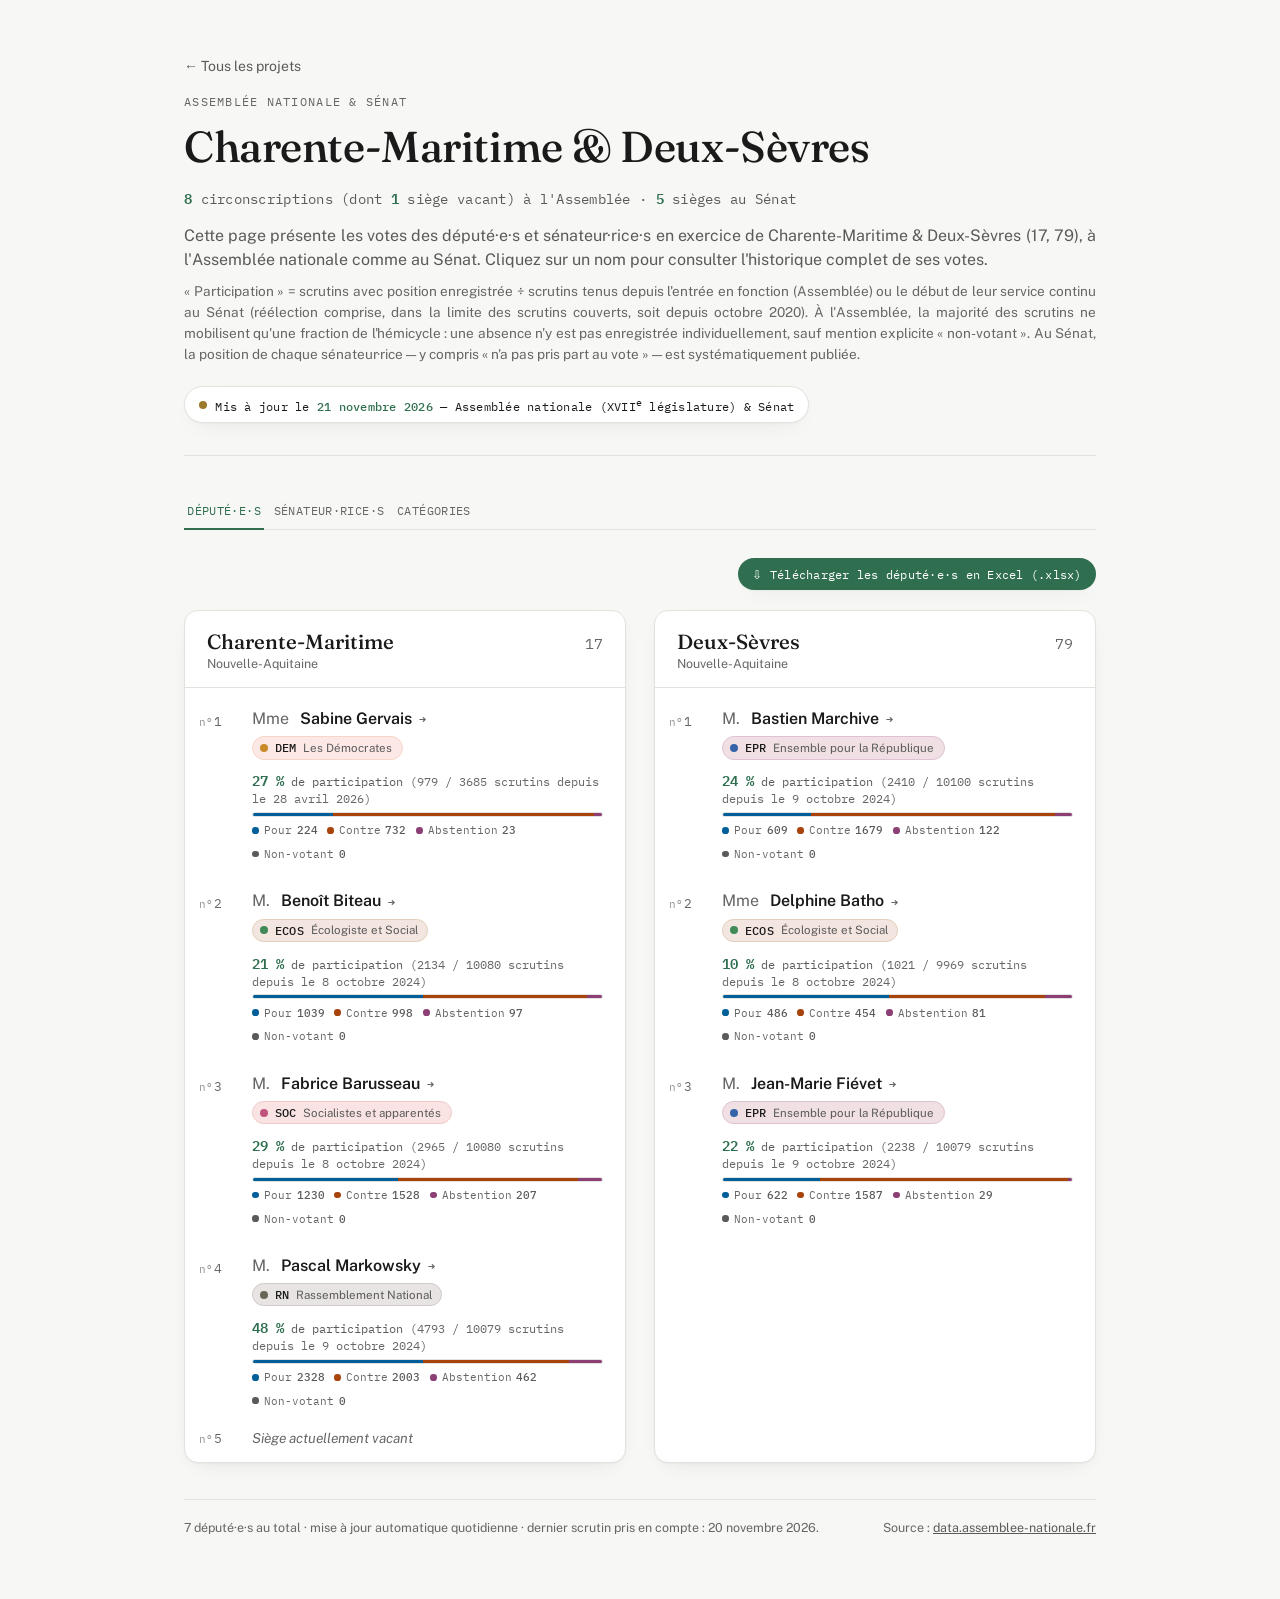
==== docs/index.html @ ec82bb68 "Mise à jour automatique des données (Action programmée)" ====
<!DOCTYPE html>
<html lang="fr">
<meta charset="utf-8">
<meta name="viewport" content="width=device-width, initial-scale=1">
<title>Député·e·s et sénateur·rice·s de Charente-Maritime & Deux-Sèvres</title>
<link rel="preconnect" href="https://fonts.googleapis.com">
<link rel="preconnect" href="https://fonts.gstatic.com" crossorigin>
<link href="https://fonts.googleapis.com/css2?family=Fraunces:opsz,wght@9..144,400;9..144,500;9..144,600&family=Public+Sans:wght@400;500;600;700&family=IBM+Plex+Mono:wght@400;500&display=swap" rel="stylesheet">

<style>
  :root {
    --bg: #f7f7f5;
    --surface: #ffffff;
    --surface-inset: #efeeea;
    --ink: #1a1a1a;
    --ink-soft: #5a5a5a;
    /* #666666 : 5,3:1 sur --bg, 5,0:1 sur --surface-inset (RGAA 3.2 / WCAG 1.4.3). */
    --ink-faint: #666666;
    --border: #e3e2dd;
    --accent: #2f6f4f;
    --accent-ink: #ffffff;
    --gold: #9c7a2c;
    --shadow: 0 1px 2px rgba(27, 39, 51, 0.04), 0 8px 24px -12px rgba(27, 39, 51, 0.12);
    --backdrop: rgba(15, 21, 28, 0.5);

    --pos-pour: #005f99;
    --pos-contre: #a8430b;
    --pos-abst: #8b3f74;
    --pos-nv: #5a5a5a;
    --party-dem: #c98a2a;
    --party-epr: #3565a8;
    --party-ecos: #3f8a56;
    --party-les-ind-pendants: #7d3f99;
    --party-les-r-publicains: #5f7d99;
    --party-rn: #6b6558;
    --party-ser: #997d3f;
    --party-soc: #c1547a;
    --cat-finances_fiscalite: #3f6b8a;
    --cat-agriculture_alimentation: #7d8a3f;
    --cat-ecologie_energie_climat: #2f8f5b;
    --cat-securite_justice_ordre_public: #8a3f3f;
    --cat-sante_fin_de_vie: #a13f7a;
    --cat-travail_economie_entreprises: #b98a2e;
    --cat-logement_urbanisme: #6b5a8a;
    --cat-education_enfance_jeunesse: #3f8a8a;
    --cat-institutions_collectivites_outre_mer: #8a6a3f;
    --cat-defense_europe_affaires_etrangeres: #4f5f99;
    --cat-numerique_medias_culture: #a15a34;
    --cat-solidarites_droits_sociaux: #3f7a6b;
    --cat-vie_politique_procedure: #7a6f5a;
    --cat-autre: #7c8894;
  }

  @media (prefers-color-scheme: dark) {
    :root:not([data-theme="light"]) {
      --bg: #14161a;
      --surface: #1d2025;
      --surface-inset: #1a1d22;
      --ink: #f0f0ee;
      --ink-soft: #a3a6ab;
      --ink-faint: #8e9196;
      --border: #2c2f35;
      --accent: #6fcf97;
      --accent-ink: #14161a;
      --gold: #d9b463;
      --shadow: 0 1px 2px rgba(0, 0, 0, 0.3), 0 8px 24px -12px rgba(0, 0, 0, 0.5);
      --backdrop: rgba(4, 7, 10, 0.65);
      --pos-pour: #56b4e9;
      --pos-contre: #ff8a5c;
      --pos-abst: #e58cc0;
      --pos-nv: #a3a6ab;
    }
  }

  :root[data-theme="dark"] {
    --bg: #14161a;
    --surface: #1d2025;
    --surface-inset: #1a1d22;
    --ink: #f0f0ee;
    --ink-soft: #a3a6ab;
    --ink-faint: #8e9196;
    --border: #2c2f35;
    --accent: #6fcf97;
    --accent-ink: #14161a;
    --gold: #d9b463;
    --shadow: 0 1px 2px rgba(0, 0, 0, 0.3), 0 8px 24px -12px rgba(0, 0, 0, 0.5);
    --backdrop: rgba(4, 7, 10, 0.65);
      --pos-pour: #56b4e9;
      --pos-contre: #ff8a5c;
      --pos-abst: #e58cc0;
      --pos-nv: #a3a6ab;
  }

  * { box-sizing: border-box; }

  body {
    margin: 0;
    background: var(--bg);
    color: var(--ink);
    font-family: "Public Sans", -apple-system, "Segoe UI", sans-serif;
    -webkit-font-smoothing: antialiased;
  }

  .page {
    max-width: 960px;
    margin: 0 auto;
    padding: 3.5rem 1.5rem 4rem;
  }

  /* lien retour vers le sommaire du site */
  a.home-link {
    display: inline-block;
    margin-bottom: 1.25rem;
    font-size: 14px;
    color: var(--ink-soft);
    text-decoration: none;
  }
  a.home-link:hover {
    color: var(--accent);
  }

  header.masthead {
    display: flex;
    flex-direction: column;
    gap: 0.9rem;
    padding-bottom: 2rem;
    margin-bottom: 2.25rem;
    border-bottom: 1px solid var(--border);
  }

  .eyebrow {
    font-family: "IBM Plex Mono", ui-monospace, monospace;
    font-size: 0.72rem;
    letter-spacing: 0.11em;
    text-transform: uppercase;
    color: var(--ink-faint);
  }

  h1 {
    font-family: "Fraunces", Georgia, serif;
    font-optical-sizing: auto;
    font-weight: 500;
    font-size: clamp(1.9rem, 4.4vw, 2.7rem);
    line-height: 1.12;
    letter-spacing: -0.01em;
    margin: 0;
    text-wrap: balance;
    color: var(--ink);
  }

  .subtitle {
    font-family: "IBM Plex Mono", ui-monospace, monospace;
    font-size: 0.85rem;
    letter-spacing: 0.02em;
    color: var(--ink-soft);
    margin: 0;
  }

  .subtitle strong {
    color: var(--accent);
    font-weight: 600;
  }

  .dek {
    color: var(--ink-soft);
    font-size: 1rem;
    line-height: 1.55;
    margin: 0;
    text-align: justify;
    text-justify: inter-word;
  }

  .dek .note {
    display: block;
    margin-top: 0.5rem;
    font-size: 0.85rem;
    color: var(--ink-faint);
  }

  .masthead-meta {
    display: flex;
    align-items: center;
    flex-wrap: wrap;
    gap: 0.75rem;
    margin-top: 0.4rem;
  }

  .snapshot {
    display: inline-flex;
    align-items: center;
    gap: 0.55rem;
    align-self: flex-start;
    padding: 0.5rem 0.85rem;
    background: var(--surface);
    border: 1px solid var(--border);
    border-radius: 999px;
    box-shadow: var(--shadow);
  }

  .xlsx-link {
    display: inline-flex;
    align-items: center;
    gap: 0.45rem;
    align-self: flex-start;
    padding: 0.5rem 0.9rem;
    background: var(--accent);
    color: var(--accent-ink);
    border-radius: 999px;
    box-shadow: var(--shadow);
    font-family: "IBM Plex Mono", ui-monospace, monospace;
    font-size: 0.78rem;
    letter-spacing: 0.02em;
    text-decoration: none;
  }

  .xlsx-link:hover {
    opacity: 0.85;
  }

  .panel-toolbar {
    display: flex;
    justify-content: flex-end;
    margin-bottom: 1.25rem;
  }

  .snapshot .dot {
    width: 0.5rem;
    height: 0.5rem;
    border-radius: 50%;
    background: var(--gold);
    flex: none;
  }

  .snapshot span {
    font-family: "IBM Plex Mono", ui-monospace, monospace;
    font-size: 0.78rem;
    letter-spacing: 0.02em;
    color: var(--ink);
  }

  .snapshot strong {
    color: var(--accent);
    font-weight: 500;
  }

  .departements {
    display: grid;
    grid-template-columns: repeat(auto-fit, minmax(280px, 1fr));
    gap: 1.75rem;
  }

  section.dept {
    background: var(--surface);
    border: 1px solid var(--border);
    border-radius: 14px;
    box-shadow: var(--shadow);
    overflow: hidden;
  }

  .dept-head {
    display: flex;
    align-items: baseline;
    justify-content: space-between;
    gap: 0.75rem;
    padding: 1.15rem 1.35rem 1rem;
    border-bottom: 1px solid var(--border);
  }

  .dept-head h2 {
    font-family: "Fraunces", Georgia, serif;
    font-weight: 500;
    font-size: 1.28rem;
    margin: 0;
    color: var(--ink);
  }

  .dept-head .num {
    font-family: "IBM Plex Mono", ui-monospace, monospace;
    font-size: 0.95rem;
    color: var(--ink-faint);
    font-variant-numeric: tabular-nums;
  }

  .dept-head .region {
    display: block;
    font-size: 0.78rem;
    color: var(--ink-faint);
    margin-top: 0.15rem;
  }

  ol.circ-list {
    list-style: none;
    margin: 0;
    padding: 0.4rem 0.5rem 0.6rem;
  }

  ol.circ-list li {
    display: grid;
    grid-template-columns: 2rem 1fr;
    gap: 0 0.85rem;
    align-items: start;
    padding: 0.2rem 0.35rem;
  }

  ol.circ-list li + li { margin-top: 0.1rem; }

  ol.circ-list li.vacant .circ-num { padding-top: 0.2rem; }

  .vacant-note {
    padding: 0.2rem 0.5rem;
    font-size: 0.86rem;
    font-style: italic;
    color: var(--ink-faint);
  }

  /* Sénat : pas de circonscriptions (siège départemental), donc pas de
     colonne de numéro — une seule colonne pleine largeur. */
  ol.circ-list.flat li { grid-template-columns: 1fr; }

  .circ-num {
    font-family: "IBM Plex Mono", ui-monospace, monospace;
    font-size: 0.8rem;
    color: var(--ink-faint);
    font-variant-numeric: tabular-nums;
    padding-top: 0.95rem;
  }

  .circ-num::before {
    content: "n°";
    font-size: 0.68rem;
    margin-right: 0.1rem;
    opacity: 0.7;
  }

  .who {
    appearance: none;
    display: block;
    width: 100%;
    text-align: left;
    background: none;
    border: none;
    border-radius: 9px;
    padding: 0.7rem 0.5rem;
    cursor: pointer;
    font: inherit;
    color: inherit;
    transition: background 0.15s ease;
  }

  .who:hover { background: var(--surface-inset); }
  .who:focus-visible { outline: 2px solid var(--accent); outline-offset: 2px; }

  .who .name {
    font-size: 1rem;
    font-weight: 600;
    color: var(--ink);
    line-height: 1.3;
    display: flex;
    align-items: center;
    gap: 0.4rem;
  }

  .who .name .arrow {
    font-family: "IBM Plex Mono", ui-monospace, monospace;
    font-size: 0.78rem;
    color: var(--ink-faint);
    transition: transform 0.15s ease;
  }

  .who:hover .name .arrow { transform: translateX(2px); color: var(--accent); }

  .who .civ { font-weight: 400; color: var(--ink-faint); margin-right: 0.3rem; }

  .pill {
    --party: var(--epr);
    display: inline-flex;
    align-items: center;
    gap: 0.4rem;
    margin-top: 0.4rem;
    padding: 0.2rem 0.6rem 0.2rem 0.45rem;
    border-radius: 999px;
    background: color-mix(in oklch, var(--party) 16%, var(--surface));
    border: 1px solid color-mix(in oklch, var(--party) 32%, var(--surface));
  }

  .pill .swatch { width: 0.5rem; height: 0.5rem; border-radius: 50%; background: var(--party); flex: none; }
  .pill .label { font-family: "IBM Plex Mono", ui-monospace, monospace; font-size: 0.72rem; letter-spacing: 0.03em; text-transform: uppercase; color: var(--ink); font-weight: 500; }
  .pill .full { font-size: 0.72rem; color: var(--ink-soft); }

  .pill.party-dem { --party: var(--party-dem); }
  .pill.party-epr { --party: var(--party-epr); }
  .pill.party-ecos { --party: var(--party-ecos); }
  .pill.party-les-ind-pendants { --party: var(--party-les-ind-pendants); }
  .pill.party-les-r-publicains { --party: var(--party-les-r-publicains); }
  .pill.party-rn { --party: var(--party-rn); }
  .pill.party-ser { --party: var(--party-ser); }
  .pill.party-soc { --party: var(--party-soc); }

  .cat-tag {
    --cat: var(--pos-nv);
    display: inline-flex;
    align-items: center;
    gap: 0.35rem;
    padding: 0.18rem 0.55rem 0.18rem 0.4rem;
    border-radius: 999px;
    background: color-mix(in oklch, var(--cat) 16%, var(--surface));
    border: 1px solid color-mix(in oklch, var(--cat) 34%, var(--surface));
    color: color-mix(in oklch, var(--cat) 65%, var(--ink));
    font-family: "IBM Plex Mono", ui-monospace, monospace;
    font-size: 0.7rem;
    letter-spacing: 0.02em;
    white-space: nowrap;
  }

  .cat-tag .swatch { width: 0.45rem; height: 0.45rem; border-radius: 50%; background: var(--cat); flex: none; }

  /* En sombre, moins de couleur de catégorie dans le texte : contraste ≥ 4,5:1 pour toutes les
     catégories (RGAA 3.2 / WCAG 1.4.3). */
  @media (prefers-color-scheme: dark) {
    :root:not([data-theme="light"]) .cat-tag { color: color-mix(in oklch, var(--cat) 40%, var(--ink)); }
  }
  :root[data-theme="dark"] .cat-tag { color: color-mix(in oklch, var(--cat) 40%, var(--ink)); }

  .cat-tag.cat-finances_fiscalite { --cat: var(--cat-finances_fiscalite); }
  .cat-tag.cat-agriculture_alimentation { --cat: var(--cat-agriculture_alimentation); }
  .cat-tag.cat-ecologie_energie_climat { --cat: var(--cat-ecologie_energie_climat); }
  .cat-tag.cat-securite_justice_ordre_public { --cat: var(--cat-securite_justice_ordre_public); }
  .cat-tag.cat-sante_fin_de_vie { --cat: var(--cat-sante_fin_de_vie); }
  .cat-tag.cat-travail_economie_entreprises { --cat: var(--cat-travail_economie_entreprises); }
  .cat-tag.cat-logement_urbanisme { --cat: var(--cat-logement_urbanisme); }
  .cat-tag.cat-education_enfance_jeunesse { --cat: var(--cat-education_enfance_jeunesse); }
  .cat-tag.cat-institutions_collectivites_outre_mer { --cat: var(--cat-institutions_collectivites_outre_mer); }
  .cat-tag.cat-defense_europe_affaires_etrangeres { --cat: var(--cat-defense_europe_affaires_etrangeres); }
  .cat-tag.cat-numerique_medias_culture { --cat: var(--cat-numerique_medias_culture); }
  .cat-tag.cat-solidarites_droits_sociaux { --cat: var(--cat-solidarites_droits_sociaux); }
  .cat-tag.cat-vie_politique_procedure { --cat: var(--cat-vie_politique_procedure); }
  .cat-tag.cat-autre { --cat: var(--cat-autre); }

  /* -- participation + mini stats under each name ------------------ */

  .stats-mini { margin-top: 0.55rem; max-width: 24rem; }

  .participation {
    font-family: "IBM Plex Mono", ui-monospace, monospace;
    font-size: 0.72rem;
    color: var(--ink-soft);
    margin-bottom: 0.35rem;
  }

  .participation b { color: var(--accent); font-weight: 600; font-size: 0.86rem; }
  .participation .frac { color: var(--ink-faint); }

  .stats-bar {
    display: flex;
    height: 5px;
    border-radius: 999px;
    overflow: hidden;
    background: var(--surface-inset);
    border: 1px solid var(--border);
  }

  .stats-bar span { display: block; height: 100%; }
  .stats-bar .pour { background: var(--pos-pour); }
  .stats-bar .contre { background: var(--pos-contre); }
  .stats-bar .abstention { background: var(--pos-abst); }
  .stats-bar .nonVotant { background: var(--pos-nv); }

  .stats-chips {
    display: flex;
    flex-wrap: wrap;
    gap: 0.6rem;
    margin-top: 0.4rem;
    font-family: "IBM Plex Mono", ui-monospace, monospace;
    font-size: 0.68rem;
    color: var(--ink-faint);
  }

  .stats-chips .chip { display: inline-flex; align-items: center; gap: 0.3rem; }
  .stats-chips .chip-dot { width: 0.42rem; height: 0.42rem; border-radius: 50%; flex: none; }
  .chip-dot.pour { background: var(--pos-pour); }
  .chip-dot.contre { background: var(--pos-contre); }
  .chip-dot.abstention { background: var(--pos-abst); }
  .chip-dot.nonVotant { background: var(--pos-nv); }
  .stats-chips .chip b { color: var(--ink-soft); font-weight: 500; }

  footer.source {
    margin-top: 2.25rem;
    padding-top: 1.25rem;
    border-top: 1px solid var(--border);
    display: flex;
    flex-wrap: wrap;
    justify-content: space-between;
    gap: 0.75rem;
    font-size: 0.78rem;
    color: var(--ink-faint);
  }

  footer.source a { color: var(--ink-soft); }

  /* -- modal --------------------------------------------------------- */

  dialog#depute-modal {
    width: min(700px, 94vw);
    max-height: 85vh;
    margin: auto;
    padding: 0;
    border: none;
    border-radius: 16px;
    background: var(--surface);
    color: var(--ink);
    box-shadow: var(--shadow);
  }

  dialog#depute-modal::backdrop { background: var(--backdrop); }

  .modal-head {
    display: flex;
    align-items: flex-start;
    justify-content: space-between;
    gap: 1rem;
    padding: 1.35rem 1.5rem 1.1rem;
    border-bottom: 1px solid var(--border);
  }

  .modal-head h3 { font-family: "Fraunces", Georgia, serif; font-weight: 500; font-size: 1.4rem; margin: 0 0 0.15rem; }
  .modal-head .sub { font-size: 0.82rem; color: var(--ink-faint); }

  .modal-close {
    appearance: none;
    border: 1px solid var(--border);
    background: var(--surface-inset);
    color: var(--ink-soft);
    width: 2rem;
    height: 2rem;
    border-radius: 50%;
    font-size: 1rem;
    line-height: 1;
    cursor: pointer;
    flex: none;
  }

  .modal-close:hover { color: var(--ink); }
  .modal-close:focus-visible { outline: 2px solid var(--accent); outline-offset: 2px; }

  .modal-stats { padding: 1rem 1.5rem; border-bottom: 1px solid var(--border); }
  .modal-stats .stats-mini { max-width: none; }
  .modal-stats .stats-chips { font-size: 0.74rem; gap: 0.9rem; }
  .modal-stats .participation { font-size: 0.8rem; }

  .modal-tags {
    display: flex;
    flex-wrap: wrap;
    gap: 0.45rem;
    padding: 0.9rem 1.5rem;
    border-bottom: 1px solid var(--border);
  }

  /* Filtres : le texte reste toujours lisible (pas de transparence). L'état actif se voit par le
     fond teinté, le contour épais et le gras, et il est annoncé par aria-pressed (RGAA 3.2, 7.1). */
  .chip-toggle {
    appearance: none;
    border: none;
    font: inherit;
    cursor: pointer;
    transition: background-color 0.15s ease, box-shadow 0.15s ease;
  }

  .chip-toggle:not(.active) { background: var(--surface); box-shadow: inset 0 0 0 1px var(--border); }
  .chip-toggle:not(.active):hover { background: color-mix(in oklch, var(--cat) 8%, var(--surface)); }
  .chip-toggle.active { font-weight: 600; box-shadow: inset 0 0 0 2px color-mix(in oklch, var(--cat) 70%, var(--surface)); }
  .chip-toggle:focus-visible { outline: 2px solid var(--accent); outline-offset: 2px; }
  .chip-toggle .chip-count { margin-left: 0.2rem; font-weight: 600; }
  .cat-tag.cat-all { --cat: var(--accent); }

  .modal-filter-more { border-bottom: 1px solid var(--border); }

  .modal-filter-more summary {
    cursor: pointer;
    list-style: none;
    display: flex;
    align-items: center;
    gap: 0.4rem;
    padding: 0.7rem 1.5rem;
    font-family: "IBM Plex Mono", ui-monospace, monospace;
    font-size: 0.72rem;
    letter-spacing: 0.03em;
    color: var(--ink-faint);
  }

  .modal-filter-more summary::-webkit-details-marker { display: none; }
  .modal-filter-more summary::marker { content: ""; }
  .modal-filter-more summary::before { content: "▸"; display: inline-block; transition: transform 0.15s ease; }
  .modal-filter-more[open] summary::before { transform: rotate(90deg); }
  .modal-filter-more summary:hover { color: var(--ink-soft); }
  .modal-filter-more[open] summary { border-bottom: 1px solid var(--border); }

  .modal-filter {
    padding: 0.85rem 1.5rem;
    display: flex;
    flex-direction: column;
    gap: 0.6rem;
  }

  .modal-filter input[type="text"] {
    width: 100%;
    font: inherit;
    font-size: 0.88rem;
    padding: 0.5rem 0.75rem;
    border-radius: 8px;
    border: 1px solid var(--border);
    background: var(--surface-inset);
    color: var(--ink);
  }

  .modal-filter input:focus-visible { outline: 2px solid var(--accent); outline-offset: 1px; }
  .modal-filter input::placeholder { color: var(--ink-faint); }

  .modal-filter-dates {
    display: flex;
    align-items: center;
    flex-wrap: wrap;
    gap: 0.7rem;
  }

  .modal-filter-dates label {
    display: flex;
    align-items: center;
    gap: 0.4rem;
    font-family: "IBM Plex Mono", ui-monospace, monospace;
    font-size: 0.72rem;
    letter-spacing: 0.02em;
    color: var(--ink-faint);
  }

  .modal-filter-dates input[type="date"] {
    font: inherit;
    font-size: 0.78rem;
    padding: 0.32rem 0.5rem;
    border-radius: 6px;
    border: 1px solid var(--border);
    background: var(--surface-inset);
    color: var(--ink);
    color-scheme: light dark;
  }

  .modal-filter-clear {
    margin-left: auto;
    appearance: none;
    background: none;
    border: none;
    color: var(--ink-faint);
    font-size: 0.74rem;
    text-decoration: underline;
    text-underline-offset: 2px;
    cursor: pointer;
    padding: 0.2rem 0.3rem;
  }

  .modal-filter-clear:hover { color: var(--ink); }
  .modal-filter-clear:focus-visible { outline: 2px solid var(--accent); outline-offset: 1px; }

  .modal-count {
    padding: 0.6rem 1.5rem 0;
    font-family: "IBM Plex Mono", ui-monospace, monospace;
    font-size: 0.7rem;
    letter-spacing: 0.04em;
    text-transform: uppercase;
    color: var(--ink-faint);
  }

  .modal-votes { overflow-y: auto; max-height: 42vh; padding: 0.4rem 0.75rem 1.25rem; }

  .texte-group + .texte-group { margin-top: 0.3rem; border-top: 1px solid var(--border); padding-top: 0.3rem; }

  details.texte-group summary { cursor: pointer; list-style: none; border-radius: 8px; }
  details.texte-group summary::-webkit-details-marker { display: none; }
  details.texte-group summary::marker { content: ""; }
  details.texte-group summary:hover { background: var(--surface-inset); }
  details.texte-group summary:focus-visible { outline: 2px solid var(--accent); outline-offset: -2px; }

  .texte-head {
    display: flex;
    align-items: baseline;
    flex-wrap: wrap;
    gap: 0.55rem;
    padding: 0.5rem 0.75rem 0.3rem;
  }

  .texte-head .chevron {
    font-family: "IBM Plex Mono", ui-monospace, monospace;
    font-size: 0.7rem;
    color: var(--ink-faint);
    transition: transform 0.15s ease;
    flex: none;
  }

  details[open] > .texte-head .chevron { transform: rotate(90deg); }

  .texte-head .texte-title {
    font-size: 0.86rem;
    font-weight: 600;
    line-height: 1.35;
    color: var(--ink);
  }

  .texte-head .texte-count {
    margin-left: auto;
    font-family: "IBM Plex Mono", ui-monospace, monospace;
    font-size: 0.68rem;
    color: var(--ink-faint);
    white-space: nowrap;
    padding-top: 0.1rem;
  }

  .vote-row {
    display: grid;
    grid-template-columns: 4.6rem 1fr auto;
    gap: 0 0.85rem;
    align-items: baseline;
    padding: 0.4rem 0.75rem 0.4rem 1.9rem;
    border-radius: 8px;
  }

  .texte-group.ungrouped .vote-row { padding-left: 0.75rem; }

  .vote-row:hover { background: var(--surface-inset); }

  .vote-date {
    font-family: "IBM Plex Mono", ui-monospace, monospace;
    font-size: 0.7rem;
    color: var(--ink-faint);
    font-variant-numeric: tabular-nums;
    padding-top: 0.15rem;
  }

  .vote-title { font-size: 0.86rem; line-height: 1.4; color: var(--ink); }
  .vote-title .result { display: block; font-size: 0.72rem; color: var(--ink-faint); margin-top: 0.15rem; }

  .vote-badge {
    font-family: "IBM Plex Mono", ui-monospace, monospace;
    font-size: 0.68rem;
    letter-spacing: 0.03em;
    padding: 0.2rem 0.5rem;
    border-radius: 999px;
    white-space: nowrap;
    height: fit-content;
  }

  .vote-badge.pour { color: var(--pos-pour); background: color-mix(in oklch, var(--pos-pour) 16%, var(--surface)); }
  .vote-badge.contre { color: var(--pos-contre); background: color-mix(in oklch, var(--pos-contre) 16%, var(--surface)); }
  .vote-badge.abstention { color: var(--pos-abst); background: color-mix(in oklch, var(--pos-abst) 16%, var(--surface)); }
  .vote-badge.nonVotant { color: var(--pos-nv); background: color-mix(in oklch, var(--pos-nv) 16%, var(--surface)); }

  .modal-empty { padding: 2rem 1.5rem; text-align: center; color: var(--ink-faint); font-size: 0.85rem; }

  @media (prefers-reduced-motion: no-preference) {
    section.dept { transition: box-shadow 0.2s ease; }
  }

  /* -- onglets ------------------------------------------------------- */

  .tabs {
    display: flex;
    gap: 0.4rem;
    margin-bottom: 1.75rem;
    border-bottom: 1px solid var(--border);
  }

  .tab {
    appearance: none;
    background: none;
    border: none;
    border-bottom: 2px solid transparent;
    font: inherit;
    font-family: "IBM Plex Mono", ui-monospace, monospace;
    font-size: 0.78rem;
    letter-spacing: 0.03em;
    text-transform: uppercase;
    color: var(--ink-faint);
    padding: 0.6rem 0.2rem;
    margin-bottom: -1px;
    cursor: pointer;
  }

  .tab:hover { color: var(--ink-soft); }
  .tab:focus-visible { outline: 2px solid var(--accent); outline-offset: 2px; }
  .tab[aria-selected="true"] { color: var(--accent); border-bottom-color: var(--accent); }

  .tab-panel[hidden] { display: none; }

  .categories-intro {
    max-width: 60ch;
    color: var(--ink-soft);
    font-size: 0.92rem;
    line-height: 1.55;
    margin: 0 0 1.5rem;
  }

  .categories-intro code {
    font-family: "IBM Plex Mono", ui-monospace, monospace;
    font-size: 0.85em;
    background: var(--surface-inset);
    border: 1px solid var(--border);
    border-radius: 4px;
    padding: 0.1em 0.35em;
  }

  .categories-table-wrap {
    background: var(--surface);
    border: 1px solid var(--border);
    border-radius: 14px;
    box-shadow: var(--shadow);
    overflow-x: auto;
  }

  table.categories-table {
    width: 100%;
    border-collapse: collapse;
    font-size: 0.88rem;
  }

  table.categories-table th {
    text-align: left;
    font-family: "IBM Plex Mono", ui-monospace, monospace;
    font-size: 0.7rem;
    letter-spacing: 0.04em;
    text-transform: uppercase;
    color: var(--ink-faint);
    padding: 0.9rem 1.1rem;
    border-bottom: 1px solid var(--border);
  }

  table.categories-table td {
    padding: 0.85rem 1.1rem;
    border-bottom: 1px solid var(--border);
    vertical-align: top;
  }

  table.categories-table tr:last-child td { border-bottom: none; }

  table.categories-table td.cat-label {
    font-weight: 600;
    color: var(--ink);
    white-space: nowrap;
  }

  table.categories-table td.cat-desc { color: var(--ink-soft); }

  table.categories-table td.cat-id {
    font-family: "IBM Plex Mono", ui-monospace, monospace;
    font-size: 0.76rem;
    color: var(--ink-faint);
    white-space: nowrap;
  }
</style>

<div class="page">

  <a class="home-link" href="https://biguhuh.github.io/">← Tous les projets</a>

  <header class="masthead">
    <span class="eyebrow">Assemblée nationale &amp; Sénat</span>
    <h1>Charente-Maritime & Deux-Sèvres</h1>
    <p class="subtitle"><strong>8</strong> circonscriptions (dont <strong>1</strong> siège vacant) à l'Assemblée · <strong>5</strong> sièges au Sénat</p>
    <p class="dek">Cette page présente les votes des député·e·s et sénateur·rice·s en exercice de Charente-Maritime & Deux-Sèvres (17, 79), à l'Assemblée nationale comme au Sénat. Cliquez sur un nom pour consulter l'historique complet de ses votes.<span class="note">« Participation » = scrutins avec position enregistrée ÷ scrutins tenus depuis l'entrée en fonction (Assemblée) ou le début de leur service continu au Sénat (réélection comprise, dans la limite des scrutins couverts, soit depuis octobre 2020). À l'Assemblée, la majorité des scrutins ne mobilisent qu'une fraction de l'hémicycle : une absence n'y est pas enregistrée individuellement, sauf mention explicite « non-votant ». Au Sénat, la position de chaque sénateur·rice — y compris « n'a pas pris part au vote » — est systématiquement publiée.</span></p>
    <div class="masthead-meta">
      <div class="snapshot">
        <span class="dot" aria-hidden="true"></span>
        <span>Mis à jour le <strong>21 novembre 2026</strong> — Assemblée nationale (XVII<sup>e</sup> législature) & Sénat</span>
      </div>
    </div>
  </header>

  <div class="tabs" role="tablist">
    <button class="tab" type="button" role="tab" id="tab-deputes" aria-selected="true" aria-controls="panel-deputes">Député·e·s</button>
    <button class="tab" type="button" role="tab" id="tab-senateurs" aria-selected="false" aria-controls="panel-senateurs">Sénateur·rice·s</button>
    <button class="tab" type="button" role="tab" id="tab-categories" aria-selected="false" aria-controls="panel-categories">Catégories</button>
  </div>

  <div class="tab-panel" id="panel-deputes" role="tabpanel" aria-labelledby="tab-deputes">
    <div class="panel-toolbar">
      <a class="xlsx-link" href="index-deputes.xlsx" download>⇩ Télécharger les député·e·s en Excel (.xlsx)</a>
    </div>
    <div class="departements">
    <section class="dept">
      <div class="dept-head">
        <div>
          <h2>Charente-Maritime</h2>
          <span class="region">Nouvelle-Aquitaine</span>
        </div>
        <span class="num">17</span>
      </div>
      <ol class="circ-list">
        <li>
          <span class="circ-num">1</span>
          <button class="who" type="button" data-ref="PA793556" data-name="Sabine Gervais" data-civ="Mme" data-party-full="Les Démocrates" data-party-label="Dem">
            <div class="name"><span class="civ">Mme</span>Sabine Gervais <span class="arrow">→</span></div>
            <span class="pill party-dem"><span class="swatch"></span><span class="label">Dem</span><span class="full">Les Démocrates</span></span>
            <div class="stats-mini" data-stats-for="PA793556"></div>
          </button>
        </li>
        <li>
          <span class="circ-num">2</span>
          <button class="who" type="button" data-ref="PA840997" data-name="Benoît Biteau" data-civ="M." data-party-full="Écologiste et Social" data-party-label="EcoS">
            <div class="name"><span class="civ">M.</span>Benoît Biteau <span class="arrow">→</span></div>
            <span class="pill party-ecos"><span class="swatch"></span><span class="label">EcoS</span><span class="full">Écologiste et Social</span></span>
            <div class="stats-mini" data-stats-for="PA840997"></div>
          </button>
        </li>
        <li>
          <span class="circ-num">3</span>
          <button class="who" type="button" data-ref="PA840829" data-name="Fabrice Barusseau" data-civ="M." data-party-full="Socialistes et apparentés" data-party-label="SOC">
            <div class="name"><span class="civ">M.</span>Fabrice Barusseau <span class="arrow">→</span></div>
            <span class="pill party-soc"><span class="swatch"></span><span class="label">SOC</span><span class="full">Socialistes et apparentés</span></span>
            <div class="stats-mini" data-stats-for="PA840829"></div>
          </button>
        </li>
        <li>
          <span class="circ-num">4</span>
          <button class="who" type="button" data-ref="PA840837" data-name="Pascal Markowsky" data-civ="M." data-party-full="Rassemblement National" data-party-label="RN">
            <div class="name"><span class="civ">M.</span>Pascal Markowsky <span class="arrow">→</span></div>
            <span class="pill party-rn"><span class="swatch"></span><span class="label">RN</span><span class="full">Rassemblement National</span></span>
            <div class="stats-mini" data-stats-for="PA840837"></div>
          </button>
        </li>
        <li class="vacant">
          <span class="circ-num">5</span>
          <div class="vacant-note">Siège actuellement vacant</div>
        </li>
      </ol>
    </section>
    <section class="dept">
      <div class="dept-head">
        <div>
          <h2>Deux-Sèvres</h2>
          <span class="region">Nouvelle-Aquitaine</span>
        </div>
        <span class="num">79</span>
      </div>
      <ol class="circ-list">
        <li>
          <span class="circ-num">1</span>
          <button class="who" type="button" data-ref="PA795730" data-name="Bastien Marchive" data-civ="M." data-party-full="Ensemble pour la République" data-party-label="EPR">
            <div class="name"><span class="civ">M.</span>Bastien Marchive <span class="arrow">→</span></div>
            <span class="pill party-epr"><span class="swatch"></span><span class="label">EPR</span><span class="full">Ensemble pour la République</span></span>
            <div class="stats-mini" data-stats-for="PA795730"></div>
          </button>
        </li>
        <li>
          <span class="circ-num">2</span>
          <button class="who" type="button" data-ref="PA335999" data-name="Delphine Batho" data-civ="Mme" data-party-full="Écologiste et Social" data-party-label="EcoS">
            <div class="name"><span class="civ">Mme</span>Delphine Batho <span class="arrow">→</span></div>
            <span class="pill party-ecos"><span class="swatch"></span><span class="label">EcoS</span><span class="full">Écologiste et Social</span></span>
            <div class="stats-mini" data-stats-for="PA335999"></div>
          </button>
        </li>
        <li>
          <span class="circ-num">3</span>
          <button class="who" type="button" data-ref="PA722134" data-name="Jean-Marie Fiévet" data-civ="M." data-party-full="Ensemble pour la République" data-party-label="EPR">
            <div class="name"><span class="civ">M.</span>Jean-Marie Fiévet <span class="arrow">→</span></div>
            <span class="pill party-epr"><span class="swatch"></span><span class="label">EPR</span><span class="full">Ensemble pour la République</span></span>
            <div class="stats-mini" data-stats-for="PA722134"></div>
          </button>
        </li>
      </ol>
    </section>
    </div>

    <footer class="source">
      <span>7 député·e·s au total · mise à jour automatique quotidienne · dernier scrutin pris en compte : 20 novembre 2026.</span>
      <span>Source : <a href="https://data.assemblee-nationale.fr/travaux-parlementaires/votes">data.assemblee-nationale.fr</a></span>
    </footer>
  </div>

  <div class="tab-panel" id="panel-senateurs" role="tabpanel" aria-labelledby="tab-senateurs" hidden>
    <div class="panel-toolbar">
      <a class="xlsx-link" href="index-senateurs.xlsx" download>⇩ Télécharger les sénateur·rice·s en Excel (.xlsx)</a>
    </div>
    <div class="departements">
    <section class="dept">
      <div class="dept-head">
        <div>
          <h2>Charente-Maritime</h2>
          <span class="region">Nouvelle-Aquitaine</span>
        </div>
        <span class="num">17</span>
      </div>
      <ol class="circ-list flat">
        <li>
          <button class="who" type="button" data-ref="14213J" data-name="Corinne Imbert" data-civ="Mme" data-party-full="Les Républicains" data-party-label="Les Républicains">
            <div class="name"><span class="civ">Mme</span>Corinne Imbert <span class="arrow">→</span></div>
            <span class="pill party-les-r-publicains"><span class="swatch"></span><span class="label">Les Républicains</span></span>
            <div class="stats-mini" data-stats-for="14213J"></div>
          </button>
        </li>
        <li>
          <button class="who" type="button" data-ref="20718T" data-name="Christophe Plassard" data-civ="M." data-party-full="Les Indépendants" data-party-label="Les Indépendants">
            <div class="name"><span class="civ">M.</span>Christophe Plassard <span class="arrow">→</span></div>
            <span class="pill party-les-ind-pendants"><span class="swatch"></span><span class="label">Les Indépendants</span></span>
            <div class="stats-mini" data-stats-for="20718T"></div>
          </button>
        </li>
        <li>
          <button class="who" type="button" data-ref="20064C" data-name="Mickaël Vallet" data-civ="M." data-party-full="SER" data-party-label="SER">
            <div class="name"><span class="civ">M.</span>Mickaël Vallet <span class="arrow">→</span></div>
            <span class="pill party-ser"><span class="swatch"></span><span class="label">SER</span></span>
            <div class="stats-mini" data-stats-for="20064C"></div>
          </button>
        </li>
      </ol>
    </section>
    <section class="dept">
      <div class="dept-head">
        <div>
          <h2>Deux-Sèvres</h2>
          <span class="region">Nouvelle-Aquitaine</span>
        </div>
        <span class="num">79</span>
      </div>
      <ol class="circ-list flat">
        <li>
          <button class="who" type="button" data-ref="21656B" data-name="Marie-Pierre Missioux" data-civ="Mme" data-party-full="Les Républicains" data-party-label="Les Républicains">
            <div class="name"><span class="civ">Mme</span>Marie-Pierre Missioux <span class="arrow">→</span></div>
            <span class="pill party-les-r-publicains"><span class="swatch"></span><span class="label">Les Républicains</span></span>
            <div class="stats-mini" data-stats-for="21656B"></div>
          </button>
        </li>
        <li>
          <button class="who" type="button" data-ref="14071N" data-name="Philippe Mouiller" data-civ="M." data-party-full="Les Républicains" data-party-label="Les Républicains">
            <div class="name"><span class="civ">M.</span>Philippe Mouiller <span class="arrow">→</span></div>
            <span class="pill party-les-r-publicains"><span class="swatch"></span><span class="label">Les Républicains</span></span>
            <div class="stats-mini" data-stats-for="14071N"></div>
          </button>
        </li>
      </ol>
    </section>
    </div>

    <footer class="source">
      <span>5 sénateur·rice·s au total · mise à jour automatique quotidienne · dernier scrutin pris en compte : 20 novembre 2026.</span>
      <span>Source : <a href="https://www.senat.fr/scrutin-public/index.html">senat.fr</a></span>
    </footer>
  </div>

  <div class="tab-panel" id="panel-categories" role="tabpanel" aria-labelledby="tab-categories" hidden>
    <p class="categories-intro">
      Les scrutins sont classés par thème (narcotrafic, agriculture, écologie…), selon une liste
      fixe de catégories présentée ci-dessous. Dans les onglets Député·e·s et Sénateur·rice·s, chaque
      groupe de scrutins porte l'étiquette de sa catégorie. Depuis la fiche d'un·e élu·e, on peut
      filtrer ses votes par catégorie.
    </p>
    <div class="categories-table-wrap">
      <table class="categories-table">
        <thead>
          <tr><th>Catégorie</th><th>Description</th><th>Identifiant</th></tr>
        </thead>
        <tbody>
          <tr><td class="cat-label"><span class="cat-tag cat-finances_fiscalite"><span class="swatch"></span>Finances publiques &amp; fiscalité</span></td><td class="cat-desc">Budget de l&#x27;État, sécurité sociale, impôts, comptes publics.</td><td class="cat-id">finances_fiscalite</td></tr>
          <tr><td class="cat-label"><span class="cat-tag cat-agriculture_alimentation"><span class="swatch"></span>Agriculture &amp; alimentation</span></td><td class="cat-desc">Exploitations agricoles, souveraineté alimentaire, alimentation des Français.</td><td class="cat-id">agriculture_alimentation</td></tr>
          <tr><td class="cat-label"><span class="cat-tag cat-ecologie_energie_climat"><span class="swatch"></span>Écologie, énergie &amp; climat</span></td><td class="cat-desc">Transition énergétique, climat, biodiversité, gestion de l&#x27;eau.</td><td class="cat-id">ecologie_energie_climat</td></tr>
          <tr><td class="cat-label"><span class="cat-tag cat-securite_justice_ordre_public"><span class="swatch"></span>Sécurité, justice &amp; ordre public</span></td><td class="cat-desc">Police, justice pénale, criminalité, prisons, ordre public.</td><td class="cat-id">securite_justice_ordre_public</td></tr>
          <tr><td class="cat-label"><span class="cat-tag cat-sante_fin_de_vie"><span class="swatch"></span>Santé &amp; fin de vie</span></td><td class="cat-desc">Système de santé, maladies, soins palliatifs, aide à mourir.</td><td class="cat-id">sante_fin_de_vie</td></tr>
          <tr><td class="cat-label"><span class="cat-tag cat-travail_economie_entreprises"><span class="swatch"></span>Travail, économie &amp; entreprises</span></td><td class="cat-desc">Emploi, dialogue social, entreprises, régulation économique.</td><td class="cat-id">travail_economie_entreprises</td></tr>
          <tr><td class="cat-label"><span class="cat-tag cat-logement_urbanisme"><span class="swatch"></span>Logement &amp; urbanisme</span></td><td class="cat-desc">Logement, marché locatif, urbanisme, aménagement du territoire.</td><td class="cat-id">logement_urbanisme</td></tr>
          <tr><td class="cat-label"><span class="cat-tag cat-education_enfance_jeunesse"><span class="swatch"></span>Éducation, enfance &amp; jeunesse</span></td><td class="cat-desc">École, protection de l&#x27;enfance, jeunesse, vie étudiante.</td><td class="cat-id">education_enfance_jeunesse</td></tr>
          <tr><td class="cat-label"><span class="cat-tag cat-institutions_collectivites_outre_mer"><span class="swatch"></span>Institutions, collectivités &amp; outre-mer</span></td><td class="cat-desc">Élus locaux, collectivités territoriales, statuts d&#x27;outre-mer, réforme des institutions.</td><td class="cat-id">institutions_collectivites_outre_mer</td></tr>
          <tr><td class="cat-label"><span class="cat-tag cat-defense_europe_affaires_etrangeres"><span class="swatch"></span>Défense, Europe &amp; affaires étrangères</span></td><td class="cat-desc">Défense nationale, Union européenne, diplomatie, traités internationaux.</td><td class="cat-id">defense_europe_affaires_etrangeres</td></tr>
          <tr><td class="cat-label"><span class="cat-tag cat-numerique_medias_culture"><span class="swatch"></span>Numérique, médias &amp; culture</span></td><td class="cat-desc">Réseaux sociaux, audiovisuel, presse, patrimoine culturel.</td><td class="cat-id">numerique_medias_culture</td></tr>
          <tr><td class="cat-label"><span class="cat-tag cat-solidarites_droits_sociaux"><span class="swatch"></span>Solidarités &amp; droits sociaux</span></td><td class="cat-desc">Retraites, handicap, précarité, discriminations, droits des victimes.</td><td class="cat-id">solidarites_droits_sociaux</td></tr>
          <tr><td class="cat-label"><span class="cat-tag cat-vie_politique_procedure"><span class="swatch"></span>Vie politique &amp; procédure institutionnelle</span></td><td class="cat-desc">Motions de censure, déclarations du Gouvernement, fonctionnement du Parlement.</td><td class="cat-id">vie_politique_procedure</td></tr>
          <tr><td class="cat-label"><span class="cat-tag cat-autre"><span class="swatch"></span>Autre / non classé</span></td><td class="cat-desc">Ne correspond clairement à aucune autre catégorie.</td><td class="cat-id">autre</td></tr>
        </tbody>
      </table>
    </div>
  </div>

</div>

<dialog id="depute-modal">
  <div class="modal-head">
    <div>
      <h3 id="modal-name"></h3>
      <div class="sub" id="modal-sub"></div>
    </div>
    <button class="modal-close" type="button" id="modal-close" aria-label="Fermer">✕</button>
  </div>
  <div class="modal-stats">
    <div class="stats-mini" id="modal-stats"></div>
  </div>
  <div class="modal-tags" id="modal-tags"></div>
  <details class="modal-filter-more">
    <summary>Filtrer par mot-clé ou par date</summary>
    <div class="modal-filter">
      <input type="text" id="modal-filter-input" placeholder="Filtrer les scrutins par mot-clé…" autocomplete="off">
      <div class="modal-filter-dates">
        <label>Du <input type="date" id="modal-filter-from"></label>
        <label>au <input type="date" id="modal-filter-to"></label>
        <button type="button" class="modal-filter-clear" id="modal-filter-clear">Réinitialiser</button>
      </div>
    </div>
  </details>
  <div class="modal-count" id="modal-count"></div>
  <div class="modal-votes" id="modal-votes"></div>
</dialog>

<script id="votes-data" type="application/json">{"groups":[["projet de loi visant la relance et la décentralisation du logement","logement_urbanisme"],["projet de loi relatif à la résilience des infrastructures critiques et au renforcement de la cybersécurité","numerique_medias_culture"],["projet de loi de finances pour 2027","finances_fiscalite"],["projet de loi de financement de la sécurité sociale pour 2027","finances_fiscalite"],["proposition de loi apportant une réponse intégrale au phénomène des violences sexuelles et sexistes contre les femmes et les enfants","securite_justice_ordre_public"],["Autres scrutins","autre"],["projet de loi relatif à la protection des enfants","education_enfance_jeunesse"],["proposition de loi visant à protéger les mineurs des risques auxquels les expose l'utilisation des réseaux sociaux","numerique_medias_culture"],["proposition de loi visant à moderniser la gestion du patrimoine immobilier de l'État","finances_fiscalite"],["projet de loi visant à offrir des réponses immédiates aux phénomènes troublant l'ordre public, la sécurité et la tranquillité de nos concitoyens","securite_justice_ordre_public"],["proposition de loi pour une montagne vivante et souveraine","ecologie_energie_climat"],["projet de loi d'urgence pour la protection et la souveraineté agricoles","agriculture_alimentation"],["proposition de loi relative à l'organisation, à la gestion et au financement du sport professionnel","autre"],["proposition de loi visant à doter la France d'une stratégie nationale de lutte contre les maladies cardio-neuro-vasculaires","sante_fin_de_vie"],["proposition de loi relative au droit à l'aide à mourir","sante_fin_de_vie"],["projet de loi sur la justice criminelle et le respect des victimes","securite_justice_ordre_public"],["projet de loi organique relatif au renforcement des juridictions criminelles","securite_justice_ordre_public"],["proposition de loi visant à reconnaître une présomption de légitime défense pour les forces de l'ordre, dans l'exercice de leurs fonctions","securite_justice_ordre_public"],["projet de loi actualisant la programmation militaire pour les années 2024 à 2030 et portant diverses dispositions intéressant la défense","defense_europe_affaires_etrangeres"],["proposition de loi visant à assurer le droit de chaque enfant à être assisté d'un avocat dans le cadre d'une mesure d'assistance éducative et de protection de l'enfance","education_enfance_jeunesse"],["proposition de loi visant à réduire l'impact environnemental de l'industrie textile","ecologie_energie_climat"],["projet de loi constitutionnelle pour une Corse autonome au sein de la République","institutions_collectivites_outre_mer"],["proposition de loi visant à relancer les investissements dans le secteur de l'hydroélectricité pour contribuer à la transition énergétique","ecologie_energie_climat"],["proposition de loi visant à améliorer l'accès au logement des travailleurs des services publics","logement_urbanisme"],["proposition de loi visant à renforcer la sécurité, la rétention administrative et la prévention des risques d'attentat","securite_justice_ordre_public"],["proposition de loi visant à améliorer les moyens d'action de l'Agence de gestion et de recouvrement des avoirs saisis et confisqués et à faciliter l'exercice des missions d'expert judiciaire","securite_justice_ordre_public"],["proposition de loi visant à améliorer la protection et l'accompagnement des parents d'enfants atteints d'un cancer, d'une maladie grave ou d'un handicap","solidarites_droits_sociaux"],["projet de loi portant transposition de l'avenant n° 3 du 25 février 2026 au protocole d'accord du 10 novembre 2023 relatif à l'assurance chômage","travail_economie_entreprises"],["proposition de loi visant à reconnaître la responsabilité de l'État et à indemniser les victimes du chlordécone","solidarites_droits_sociaux"],["proposition de loi organique portant régularisation des natifs dans le corps électoral pour les élections au congrès et aux assemblées de province de Nouvelle-Calédonie","institutions_collectivites_outre_mer"],["proposition de loi visant à garantir l'information et la protection effective des victimes de violences sexistes et sexuelles lors de la libération de leur agresseur","securite_justice_ordre_public"],["projet de loi relatif à la restitution de biens culturels ayant fait l'objet d'une appropriation illicite","numerique_medias_culture"],["projet de loi relatif à la lutte contre les fraudes sociales et fiscales","finances_fiscalite"],["proposition de loi visant à garantir le droit de visite des parlementaires et des bâtonniers dans les lieux de privation de liberté","securite_justice_ordre_public"],["proposition de loi pour retrouver la confiance et l'équilibre dans les rapports locatifs","logement_urbanisme"],["proposition de loi visant à lutter contre la vie chère en renforçant le droit de la concurrence et de la régulation économique outre-mer","travail_economie_entreprises"],["proposition de loi visant à exercer l'accès à l'emploi, à pérenniser et à étendre progressivement l'expérimentation « territoires zéro chômeur de longue durée » comme solution de retour à l'emploi pour les personnes privées durablement d'emploi","travail_economie_entreprises"],["proposition de loi visant à créer un parcours de soins intégralement pris en charge par la sécurité sociale pour toutes les victimes de violences sexuelles","sante_fin_de_vie"],["proposition de loi créant un corps de fonctionnaires de catégorie B pour les accompagnants d’élèves en situation de handicap","education_enfance_jeunesse"],["proposition de loi visant à abroger les zones à faibles émissions-mobilités","ecologie_energie_climat"],["motion de censure","vie_politique_procedure"],["proposition de loi portant plusieurs mesures de justice en faveur de la revalorisation des pensions de retraites agricoles","solidarites_droits_sociaux"],["proposition de loi visant à protéger l'alimentation des Français et des Françaises des contaminations au cadmium","agriculture_alimentation"],["proposition de loi portant abrogation du « code noir »","institutions_collectivites_outre_mer"],["proposition de loi visant à mettre en place un programme de soutien à l'innovation thérapeutique contre les cancers, les maladies rares et les maladies orphelines de l'enfant","sante_fin_de_vie"],["proposition de loi visant à renforcer le parcours inclusif des enfants à besoins éducatifs particuliers","education_enfance_jeunesse"],["projet de loi de simplification de la vie économique","travail_economie_entreprises"],["proposition de loi visant à permettre aux salariés de certains établissements et services de travailler le 1er mai","travail_economie_entreprises"],["proposition de loi visant à renforcer la pénalisation de l’organisation de rave-parties","securite_justice_ordre_public"],["proposition de loi visant à garantir le bénéfice des prestations familiales aux enfants placés","solidarites_droits_sociaux"],["proposition de loi visant à simplifier le millefeuille territorial par la collectivité unique","institutions_collectivites_outre_mer"],["proposition de loi visant à renforcer la place des agriculteurs dans l'aménagement du territoire et à sécuriser l'exercice des activités agricoles face au changement climatique","agriculture_alimentation"],["proposition de loi visant à garantir l'égal accès de tous à l'accompagnement et aux soins palliatifs","sante_fin_de_vie"],["proposition de loi visant à empêcher la constitution de monopoles économiques dans le secteur des médias d’information","numerique_medias_culture"],["proposition de loi pour protéger l'eau potable","ecologie_energie_climat"],["proposition de loi améliorant la protection des personnes ciblées par les réseaux de criminalité organisée","securite_justice_ordre_public"],["projet de loi relatif à l'organisation des jeux Olympiques et Paralympiques de 2030","autre"],["proposition de loi visant à garantir la gratuité des parkings des hôpitaux publics pour les patients, les visiteurs et les personnels sur leur temps de travail","sante_fin_de_vie"],["projet de loi de finances pour 2026","finances_fiscalite"],["projet de loi relative à l'organisation des jeux Olympiques et Paralympiques de 2030","autre"],["projet de loi spéciale prévue par l'article 45 de la loi organique du 1er août 2001 relative aux lois de finances","finances_fiscalite"],["déclaration du Gouvernement","vie_politique_procedure"],["projet de loi de financement de la sécurité sociale pour 2026","finances_fiscalite"],["proposition de loi visant à protéger les mineurs isolés et à lutter contre le sans-abrisme","solidarites_droits_sociaux"],["projet de loi de fin de gestion pour 2025","finances_fiscalite"],["proposition de loi visant à la nationalisation d'ArcelorMittal France afin de préserver la souveraineté industrielle de la France","travail_economie_entreprises"],["proposition de loi relative à l’établissement de l’égalité d’accès au service public postal en outre-mer","institutions_collectivites_outre_mer"],["projet de loi de finances de fin de gestion pour 2025","finances_fiscalite"],["proposition de loi visant au rétablissement du délit de séjour irrégulier","securite_justice_ordre_public"],["proposition de loi visant à rendre systématique l'information du consommateur sur l'origine des denrées alimentaires par le moyen de l'étiquetage","agriculture_alimentation"],["proposition de loi relative à la gratuité des parkings d'hôpitaux publics","sante_fin_de_vie"],["proposition de loi organique visant à reporter le renouvellement général des membres du congrès et des assemblées de province de la Nouvelle-Calédonie afin de permettre la poursuite de la discussion en vue d'un accord consensuel sur l'avenir institutionnel de la Nouvelle-Calédonie","institutions_collectivites_outre_mer"],["projet de loi de programmation pour la refondation de Mayotte","institutions_collectivites_outre_mer"],["projet de loi organique relatif au Département-Région de Mayotte","institutions_collectivites_outre_mer"],["proposition de loi visant à lever les contraintes à l'exercice du métier d'agriculteur","agriculture_alimentation"],["proposition de loi relative à la lutte contre l'antisémitisme dans l'enseignement supérieur","education_enfance_jeunesse"],["proposition de loi visant à faciliter le maintien en rétention des personnes condamnées pour des faits d'une particulière gravité et présentant de forts risques de récidive","securite_justice_ordre_public"],["proposition de loi visant à renforcer les prérogatives des officiers de l'état-civil et du ministère public pour lutter contre les mariages simulés ou arrangés","securite_justice_ordre_public"],["proposition de loi visant à  protéger l'effectivité du droit fondamental d'éligibilité","vie_politique_procedure"],["proposition de loi visant à renforcer la sécurité des professionnels de santé","sante_fin_de_vie"],["proposition de loi portant programmation nationale pour l'énergie et le climat pour les années 2025 à 2035","ecologie_energie_climat"],["proposition de loi autorisant la ratification du Traité de coopération en matière de défense entre la République française et la République de Djibouti","defense_europe_affaires_etrangeres"],["proposition de loi visant à mettre en place un registre national des cancers","sante_fin_de_vie"],["proposition de loi portant programmation nationale énergie et climat pour les années 2025 à 2035","ecologie_energie_climat"],["projet de loi autorisant la ratification de la résolution LP.3(4) portant amendement de l’article 6 du Protocole de Londres de 1996 à la Convention de 1972 sur la prévention de la pollution des mers résultant de l’immersion de déchets et autres matières","defense_europe_affaires_etrangeres"],["proposition de loi relative au droit de vote par correspondance des personnes détenues","vie_politique_procedure"],["proposition de loi visant à garantir un cadre fiscal stable, juste et lisible pour nos micro-entrepreneurs et nos petites entreprises","finances_fiscalite"],["proposition de loi de ssimplification du droit de l'urbanisme et du logement","logement_urbanisme"],["proposition de loi visant à lutter contre la mortalité infantile","sante_fin_de_vie"],["proposition de loi de simplification du droit de l'urbanisme et du logement","logement_urbanisme"],["proposition de loi visant à renforcer l'autorité de la justice à l'égard des mineurs délinquants et de leurs parents","securite_justice_ordre_public"],["proposition de loi visant à préserver les droits des victimes dont la plainte est classée sans suite","securite_justice_ordre_public"],["proposition de loi visant à lutter contre les déserts médicaux, d'initiative transpartisane","sante_fin_de_vie"],["proposition de loi visant à sortir la France du piège du narcotrafic","securite_justice_ordre_public"],["proposition de loi organique fixant le statut du procureur de la République national anti-criminalité organisée","securite_justice_ordre_public"],["projet de loi autorisant la ratification de la résolution LP.3 (4) portant amendement de l'article 6 du Protocole de Londres de 1966 à la Convention de 1972 sur la prévention de la pollution des mers résultant de l'immersion de déchets et autres matières","ecologie_energie_climat"],["proposition de loi visant à renforcer la stabilité économique et la compétitivité du secteur agroalimentaire","agriculture_alimentation"],["proposition de loi visant à réformer le mode d'élection des membres du conseil de Paris et des conseils municipaux de Lyon et Marseille","institutions_collectivites_outre_mer"],["proposition de loi visant à renforcer les conditions d'accès à la nationalité française à Mayotte","institutions_collectivites_outre_mer"],["proposition de loi visant à modifier la définition pénale du viol et des agressions sexuelles","securite_justice_ordre_public"],["proposition de loi organique fixant le statut du procureur de la République anti-criminalité organisée","securite_justice_ordre_public"],["proposition de loi relative au renforcement de la sûreté dans les transports","securite_justice_ordre_public"],["proposition de résolution européenne appelant au renforcement du soutien à l'Ukraine","defense_europe_affaires_etrangeres"],["proposition de loi visant à lutter contre la disparition des terres agricoles et renforcer la régulation des prix du foncier agricole","agriculture_alimentation"],["proposition de loi instaurant un impôt plancher de 2 % sur le patrimoine des ultra riches","finances_fiscalite"],["proposition de loi visant à protéger la population des risques liés aux substances perfluoroalkylées et polyfluoroalkylées","ecologie_energie_climat"],["projet de loi d'orientation pour la souveraineté alimentaire et agricole et le renouvellement des générations en agriculture","agriculture_alimentation"],["projet de loi portant diverses dispositions d'adaptation au droit de l'Union européenne en matière économique, financière, environnementale, énergétique, de santé et de circulation des personnes","defense_europe_affaires_etrangeres"],["proposition de loi visant à adapter le fonctionnement des instances de gouvernance des chambres d'agriculture et de la mutualité sociale agricole","agriculture_alimentation"],["projet de loi d'urgence pour Mayotte","institutions_collectivites_outre_mer"],["proposition de résolution européenne visant à refuser la ratification de l'accord commercial entre l'Union européenne et le Mercosur","defense_europe_affaires_etrangeres"],["proposition de résolution européenne relative à l’adoption et à la mise en œuvre d’exigences à l’importation pour le respect de normes de production équivalentes aux normes de production essentielles, en matière de santé, d’environnement, de biodiversité et de bien-être animal applicables dans l’Union européenne","agriculture_alimentation"],["proposition de loi visant à lutter contre les pannes d'ascenceur non prises en charge","logement_urbanisme"],["proposition de loi visant à rendre accessible à tous les étudiants le repas à 1 euro","education_enfance_jeunesse"],["proposition de loi, adoptée par le Sénat, relative à l'instauration d'un nombre minimum de soignants par patient hospitalisé","sante_fin_de_vie"],["proposition de loi visant à prendre des mesures d'urgence contre la vie chère et à réguler la concentration des acteurs économiques dans les territoires d'outre-mer","institutions_collectivites_outre_mer"],["proposition de loi relative à l'exercice de la démocratie agricole","agriculture_alimentation"],["projet de loi de finances de fin de gestion pour 2024","finances_fiscalite"],["proposition de loi visant à optimiser la protection et l'accompagnement des parents d'enfants atteints de cancers, de maladies graves et de handicaps","solidarites_droits_sociaux"],["proposition de loi visant à réduire et à encadrer les frais bancaires sur succession","finances_fiscalite"],["proposition de loi sur le remboursement intégral des fauteuils roulants par l'Assurance maladie","solidarites_droits_sociaux"],["proposition de loi visant à améliorer le traitement des maladies affectant les cultures végétales à l'aide d'aéronefs télépilotés","agriculture_alimentation"],["proposition de loi d'abrogation de la retraite à 64 ans","solidarites_droits_sociaux"],["proposition de loi visant à prolonger la dérogation d'usage des titres restaurant pour tout produit alimentaire","travail_economie_entreprises"],["proposition de loi organique portant réforme du financement de l'audiovisuel public","numerique_medias_culture"],["projet de loi de finances de fin des gestion pour 2024","finances_fiscalite"],["projet de loi de finances pour 2025","finances_fiscalite"],["proposition de loi visant à renforcer les outils de régulation des meublés de tourisme à l'échelle locale","logement_urbanisme"],["projet de loi de financement de la sécurité sociale pour 2025","finances_fiscalite"],["proposition de loi visant à restaurer un système de retraite plus juste en annulant les dernières réformes portant sur l’âge de départ et le nombre d’annuités","solidarites_droits_sociaux"],["proposition de loi visant à assouplir les conditions d’expulsion des étrangers constituant une menace grave pour l’ordre public","securite_justice_ordre_public"],["proposition de loi visant à réduire les contraintes énergétiques pesant sur l’offre locative et à juguler leurs effets sur la crise du logement","logement_urbanisme"],["proposition de loi pour protéger durablement les jeunes majeurs de l'aide sociale à l'enfance et de la protection judiciaire de la jeunesse","education_enfance_jeunesse"],["proposition de loi rétablissant le droit commun de la prescription acquisitive dans les Collectivités régies par l’article 73 de la Constitution ainsi qu’à Saint-Martin et Saint-Barthélemy","institutions_collectivites_outre_mer"],["proposition de loi visant à accélérer le développement du transport maritime à propulsion vélique","ecologie_energie_climat"],["proposition de loi visant à encadrer les regroupements pédagogiques intercommunaux afin de garantir l'égalité d'accès à l'école en milieu rural","education_enfance_jeunesse"],["proposition de loi visant à reconnaître une politique nationale d'adaptation au changement climatique et à adapter les mécanismes d'assurance","ecologie_energie_climat"],["proposition de loi visant à accélérer la prévention cardio-neuro-vasculaire et à anticiper un risque sanitaire et social majeur","sante_fin_de_vie"],["proposition de loi visant à soutenir les collectivités territoriales dans la prévention et la gestion des inondations","ecologie_energie_climat"],["proposition de loi visant à renforcer le contrôle, la gouvernance et la responsabilité financière des opérateurs de l'Etat","finances_fiscalite"],["proposition de loi visant à simplifier la sortie de l'indivision et la gestion des successions vacantes","securite_justice_ordre_public"],["proposition de loi visant à interdire les sucres ajoutés dans les aliments destinés aux nourissons et aux enfants en bas âge","agriculture_alimentation"],["proposition de loi relative aux missions des professionnels de santé, vétérinaires et psychothérapeutes des services d'incendie et de secours","sante_fin_de_vie"],["proposition de loi visant à renforcer l'enseignement de la défense nationale dans le cadre du parcours de citoyenneté","defense_europe_affaires_etrangeres"],["proposition de loi visant à améliorer la protection des commerçants grâce à l'usage d'outils numériques","securite_justice_ordre_public"],["proposition de loi d'expérimentation pour l'instauration d'un enseignement d'éducation à l'alimentation obligatoire à l'école","education_enfance_jeunesse"],["proposition de résolution européenne visant à sauvegarder et renforcer le financement en faveur de la lutte contre le virus de l'immunodéficience humaine","sante_fin_de_vie"],["proposition de loi visant à mettre fin au devoir conjugal","solidarites_droits_sociaux"],["proposition de loi visant à réparer les préjudices causés par la transplantation de mineurs de La Réunion en France hexagonale de 1962 à 1984","institutions_collectivites_outre_mer"],["proposition de loi visant à garantir un renouvellement automatique des titres de séjour de longue durée","securite_justice_ordre_public"],["proposition de loi relative à la protection sociale complémentaire des agents publics territoriaux","solidarites_droits_sociaux"],["proposition de loi visant à prendre des mesures d'urgence contre la vie chère en outre-mer dans le secteur des services","institutions_collectivites_outre_mer"],["proposition de loi organique tendant à modifier le II de l'article 43 de la loi organique n° 2004-192 du 27 février 2004 portant statut d'autonomie de la Polynésie française","institutions_collectivites_outre_mer"],["proposition de loi organique visant à reporter le renouvellement général des membres du congrès et des assemblées de province de la Nouvelle-Calédonie pour permettre la mise en œuvre de l'accord du 12 juillet 2025","institutions_collectivites_outre_mer"],["proposition de loi portant création d'un statut de l'élu local","institutions_collectivites_outre_mer"],["projet de loi relative aux résultats de la gestion et portant approbation des comptes de l'année 2024","finances_fiscalite"],["projet de loi portant approbation des comptes de la sécurité sociale de l'année 2024","finances_fiscalite"],["proposition de loi sur la profession d'infirmier","sante_fin_de_vie"],["proposition de loi expérimentant l'encadrement des loyers et améliorant l'habitat dans les outre-mer","logement_urbanisme"],["proposition de loi permettant aux salariés de participer aux collectes de sang, de plaquettes ou de plasma sur leur temps de travail","sante_fin_de_vie"],["proposition de loi portant reconnaissance de la Nation envers les rapatriés d'Indochine et réparation des préjudices subis par ceux-ci et leurs familles du fait de l'indignité de leurs conditions d'accueil et de vie dans certaines structures sur le territoire français","solidarites_droits_sociaux"],["proposition de loi visant à faciliter la transformation des bureaux et autres bâtiments en logements","logement_urbanisme"],["proposition de loi créant l'homicide routier et visant à lutter contre la violence routière","securite_justice_ordre_public"],["projet de loi relatif au transfert à l’Etat des personnels enseignants de l’enseignement du premier degré dans les îles Wallis et Futuna","education_enfance_jeunesse"],["proposition de loi relative à l'accompagnement et aux soins palliatifs","sante_fin_de_vie"],["proposition de loi relative à la lutte contre l'antisémitisme, le racisme, les discriminations, les violences et la haine dans l'enseignement supérieur","education_enfance_jeunesse"],["proposition de résolution européenne appelant à la libération immédiate et inconditionnelle de Boualem Sansal","defense_europe_affaires_etrangeres"],["proposition de loi visant à réformer le mode d'élection du Conseil de Paris et des conseils municipaux de Lyon et Marseille","institutions_collectivites_outre_mer"],["proposition de loi visant à valoriser la réserve communale de sécurité civile","securite_justice_ordre_public"],["proposition de loi visant à renforcer le contrôle du Parlement en période d'expédition des affaires courantes","vie_politique_procedure"],["proposition de loi pour un démarchage téléphonique consenti et une protection renforcée des consommateurs contre les abus","travail_economie_entreprises"],["projet de loi autorisant la ratification du traité sur la coopération dans le domaine de la défense entre la République française et le Royaume d'Espagne","defense_europe_affaires_etrangeres"],["proposition de loi visant à proroger le dispositif d'expérimentation favorisant l'égalité des chances pour l'accès à certaines écoles de service public","education_enfance_jeunesse"],["proposition de loi relative au renforcement de la sûreté dans les transports ( première lecture)","securite_justice_ordre_public"],["proposition de loi visant à prévenir les litiges relatifs aux obligations de décence énergétique et à sécuriser leur application en copropriété","logement_urbanisme"],["proposition de loi prenant des mesures d'urgence pour protéger nos enfants accueillis en crèches privées à but lucratif","education_enfance_jeunesse"],["proposition de loi visant à la création d'un centre hospitalier universitaire en Corse","sante_fin_de_vie"],["projet de loi d'approbation des comptes de la sécurité sociale de l'année 2023","finances_fiscalite"],["projet de loi portant approbation des comptes de la sécurité sociale de l'année 2025","finances_fiscalite"],["projet de loi relative aux résultats de la gestion et portant approbation des comptes de l'année 2025","finances_fiscalite"],["proposition de loi visant à garantir l'interdiction de la vaisselle en plastique dans la restauration collective accueillant du jeune public et liée à la petite enfance","ecologie_energie_climat"],["proposition de loi visant à protéger les enfants et à lutter contre les violences en milieu scolaire","education_enfance_jeunesse"],["projet de loi constitutionnelle relatif à la Nouvelle-Calédonie","institutions_collectivites_outre_mer"],["proposition de loi visant à renforcer l'effectivité des droits voisins des éditeurs et des agences de presse","numerique_medias_culture"],["proposition de résolution européenne visant à inscrire la mouvance des frères musulmans sur la liste européenne des organisations terroristes","securite_justice_ordre_public"],["proposition de loi élargissant la possibilité pour les collectivités territoriales et leurs groupements d'avoir recours au modèle de la société portuaire pour l'exploitation de leurs ports","institutions_collectivites_outre_mer"],["proposition de loi modifiant la définition pénale du viol et des agressions sexuelles","securite_justice_ordre_public"],["projet de loi portant transposition des accords nationaux interprofessionnels en faveur de l'emploi des salariés expérimentés et relatif à l'évolution du dialogue social","travail_economie_entreprises"],["projet de loi autorisant la ratification de la convention n° 155 sur la sécurité et la santé des travailleurs, 1981","travail_economie_entreprises"],["proposition de loi visant à réformer le mode d'élection des membres du conseil de Paris et des conseils municipaux de Lyon et de Marseille","institutions_collectivites_outre_mer"],["proposition de loi relative à la restitution d’un bien culturel à la République de Côte d’Ivoire","numerique_medias_culture"],["proposition de loi visant à protéger les personnes engagées dans un projet parental des discriminations au travail","travail_economie_entreprises"],["proposition de loi organique visant à harmoniser le mode de scrutin aux élections municipales afin de garantir la vitalité démocratique, la cohésion municipale et la parité","institutions_collectivites_outre_mer"],["proposition de loi visant à harmoniser le mode de scrutin aux élections municipales afin de garantir la vitalité démocratique, la cohésion municipale et la parité","institutions_collectivites_outre_mer"],["proposition de loi visant à faire exécuter les peines d'emprisonnement ferme","securite_justice_ordre_public"],["projet de loi portant diverses dispositions d'adaptation au droit de l'Union européenne en matière économique, financière, environnementale, énergétique, de transport, de santé et de circulation des personnes","defense_europe_affaires_etrangeres"],["proposition de loi contre les fraudes aux moyens de paiement scripturaux","securite_justice_ordre_public"],["proposition de loi visant à assouplir la gestion des compétences \"eau\" et \"assainissement\"","institutions_collectivites_outre_mer"],["proposition de loi visant à lutter contre les fermetures abusives de comptes bancaires","travail_economie_entreprises"],["proposition de loi créant une dérogation à la participation minimale pour la maîtrise d'ouvrage  pour les communes rurales","institutions_collectivites_outre_mer"],["proposition de loi relative à l'organisation et aux missions des professionnels de santé, vétérinaires, psychothérapeutes et psychologues professionnels et volontaires des services d'incendie et de secours","sante_fin_de_vie"],["proposition de loi relative à l'organisation et aux missions des personnels de santé professionnels et volontaires des services d'incendie et de secours","sante_fin_de_vie"],["proposition de loi visant à endiguer le prolifération du frelon asiatique et à préserver la filière apicole","agriculture_alimentation"],["proposition de loi visant à instaurer un dispositif de sanction contraventionnelle pour prévenir le développement des vignes non cultivées qui représentent une menace sanitaire pour l'ensemble du vignoble français","agriculture_alimentation"],["proposition de loi instaurant des réponses adaptées et proportionnées pour prévenir notamment le développement des vignes non cultivées","agriculture_alimentation"],["proposition de loi visant à restaurer l'autorité de la justice à l'égard des mineurs délinquants et de leurs parents","securite_justice_ordre_public"],["proposition de loi relative à la sûreté dans les transports","securite_justice_ordre_public"],["proposition de loi visant à permettre l'élection du maire d'une commune nouvelle en cas de conseil municipal incomplet","institutions_collectivites_outre_mer"],["proposition de loi, adoptée par le Sénat, pour améliorer la prise en charge de la sclérose latérale amyotrophique et d'autres maladies évolutives graves","sante_fin_de_vie"],["proposition de loi visant à interdire les dispositifs électroniques de vapotage à usage unique","sante_fin_de_vie"],["proposition de loi visant à renforcer la lutte contre les violences sexuelles et sexistes","securite_justice_ordre_public"],["proposition de loi visant à proroger la loi n° 2017-285 du 6 mars 2017 relative à l'assainissement cadastral et à la résorption du désordre de la propriété","logement_urbanisme"],["proposition de loi contre toutes les fraudes aux aides publiques","finances_fiscalite"],["proposition de loi organique visant à reporter le renouvellement général des membres du congrès et des assemblées de province de la Nouvelle-Calédonie","institutions_collectivites_outre_mer"],["proposition de loi visant au renforcement de l'attractivité de l'épargne salariale et à la mise en œuvre d'une procédure de déblocage exceptionnelle","travail_economie_entreprises"],["proposition de résolution européenne visant à condamner la dérive illibérale et autoritaire du gouvernement géorgien et à réaffirmer notre soutien au destin européen de la Géorgie","defense_europe_affaires_etrangeres"],["proposition de résolution européenne appelant à la préservation des principes démocratiques, des libertés publiques et de l’État de droit en Turquie","defense_europe_affaires_etrangeres"],["proposition de résolution européenne visant à rejeter le projet d’accord sur les droits de douane et le commerce du 27 juillet 2025 entre l’Union européenne et les États-Unis","defense_europe_affaires_etrangeres"],["proposition de loi visant à encourager, à faciliter et à sécuriser l'exercice du mandat d'élu local","institutions_collectivites_outre_mer"],["proposition de loi visant à accorder le versement des allocations familiales dès le premier enfant","solidarites_droits_sociaux"],["proposition de loi visant à moderniser et rééquilibrer le fonctionnement du titre-restaurant","travail_economie_entreprises"],["proposition de loi visant à lever dans les territoires d'outre-mer l'interdiction de recherche, d'exploration et d'exploitation des hydrocarbures","ecologie_energie_climat"],["proposition de loi simplifiant l'ouverture des débits de boissons en zone rurale","travail_economie_entreprises"],["proposition de loi visant à restreindre la vente de protoxyde d’azote aux seuls professionnels et à renforcer les actions de prévention sur les consommations détournées","sante_fin_de_vie"],["proposition de loi visant à sécuriser le mécanisme de purge des nullités","securite_justice_ordre_public"],["proposition de loi visant à reconnaître une présomption de légitime défense pour les forces de l'ordre dans l'exercice de leurs fonctions","securite_justice_ordre_public"],["projet de loi de finances de fin de gestion pour 2026","finances_fiscalite"],["proposition de loi visant à faciliter l'emploi des étrangers dans les secteurs d'activités en tension","travail_economie_entreprises"],["proposition de loi visant à protéger les demandeurs de logement contre les sollicitations sexuelles abusives","logement_urbanisme"],["proposition de loi relative au droit des victimes à l'information et à la compréhension des procédures et décisions de justice","securite_justice_ordre_public"],["proposition de loi visant à la suppression des titres de séjour territorialisés à Mayotte","institutions_collectivites_outre_mer"],["proposition de loi visant à résoudre le fléau des désordres fonciers outre-mer","institutions_collectivites_outre_mer"],["projet de loi relatif à la réparation des dommages résultant de violences ou de dégradations commises dans l'espace public et au recouvrement des dommages et intérêts","securite_justice_ordre_public"],["proposition de loi visant à garantir l'accès à un panier diversifié de denrées alimentaires favorables à la santé et vendues à prix coûtant","agriculture_alimentation"],["projet de loi relatif à la lutte contre les ingérences étrangères dans la vie démocratique","securite_justice_ordre_public"],["proposition de loi pour l'égalité d'accès aux soins des Ultramarins sur l'ensemble du territoire national","sante_fin_de_vie"],["projet de loi relatif à la proposition de loi visant à reconnaître une politique nationale d'adaptation au changement climatique et à adapter les mécanismes d'assurance","ecologie_energie_climat"],["proposition de loi révisant le dispositif des stocks de sécurité des médicaments","sante_fin_de_vie"],["projet de loi portant simplification des normes applicables aux collectivités territoriales","institutions_collectivites_outre_mer"],["proposition de loi portant diverses dispositions d'adaptation du droit des outre-mer","institutions_collectivites_outre_mer"],["projet de loi de sécurisation du travail le 1er mai des salariés volontaires des boulangers-pâtissiers artisanaux et des artisans fleuristes grâce au dialogue social de branche","travail_economie_entreprises"],["proposition de loi visant à remobiliser le bâti rural","logement_urbanisme"],["proposition de loi relative au contrat d'édition, visant à favoriser les meilleures pratiques entre les acteurs des filières du livre et de l'œuvre musicale et portant simplification de l'exception au droit d'auteur pour les personnes en situation de handicap","numerique_medias_culture"],["proposition de loi visant à garantir la neutralité financière du don d'organes et d'autres éléments et produits du corps humain par les vivants","sante_fin_de_vie"],["proposition de loi concernant la représentativité au sein des unions régionales des professionnels de santé","sante_fin_de_vie"],["projet de loi relatif à la régulation de l'enseignement supérieur privé","education_enfance_jeunesse"],["proposition de loi visant à reconnaître les victimes de l'exposition aux essais nucléaires français et à améliorer leur indemnisation","solidarites_droits_sociaux"],["proposition de loi visant à assouplir la procédure d'autorisation des établissements et services sociaux et médico-sociaux à caractère expérimental","solidarites_droits_sociaux"],["proposition de loi relative à la sortie des collections publiques de restes humains kali'nas et arawaks en vue de funérailles sur le territoire de la Guyane","numerique_medias_culture"],["proposition de loi consacrant une garantie à l'accès au compte bancaire pour les Françaises et les Français résidant hors de France","finances_fiscalite"],["proposition de loi visant à donner aux acteurs locaux les moyens de lutter contre la cabanisation","logement_urbanisme"],["proposition de loi visant à lutter contre l'entrisme islamiste en France","securite_justice_ordre_public"],["projet de loi-cadre relatif au développement des transports","ecologie_energie_climat"],["proposition de loi portant une gouvernance claire, juste et solidaire pour la gestion des milieux aquatiques et la prévention des inondations (GEMAPI)","ecologie_energie_climat"],["proposition de loi visant à soutenir et valoriser les commerces de proximité","travail_economie_entreprises"],["proposition de loi constitutionnelle visant à préciser la procédure d'examen des textes budgétaires, à renforcer la place du Parlement et à sécuriser le périmètre et la constitutionnalité des dispositions mises en œuvre par les ordonnances mentionnées aux articles 47 et 47-1 de la Constitution","finances_fiscalite"],["proposition de loi constitutionnelle visant à restreindre certaines prérogatives du Président de la République et à renforcer celles du Premier ministre, responsable devant le Parlement","institutions_collectivites_outre_mer"],["proposition de loi visant à réduire les retards de paiement afin de lutter contre les défaillances d'entreprises","travail_economie_entreprises"],["projet de loi portant diverses dispositions d'adaptation au droit de l'Union européenne en matière économique, financière, environnementale, énergétique, d'information, de transport, de santé, d'agriculture et de pêche","defense_europe_affaires_etrangeres"],["proposition de loi organique portant renforcement de la chaîne pénale criminelle et diverses dispositions de modernisation du corps judiciaire","securite_justice_ordre_public"],["proposition de loi visant à mieux reconnaître et protéger la liberté académique des enseignants-chercheurs, des enseignants et des chercheurs","education_enfance_jeunesse"],["proposition de loi relative à la lutte contre les installations illicites des gens du voyage","securite_justice_ordre_public"],["proposition de loi visant à prohiber l'achat de services sexuels virtuels personnalisés et à lutter contre le proxénétisme en ligne","securite_justice_ordre_public"],["projet de loi relatif à l'extension des prérogatives, des moyens, de l'organisation et du contrôle des polices municipales et des gardes champêtres","securite_justice_ordre_public"],["proposition de loi visant à faciliter la création et le fonctionnement des communes nouvelles","institutions_collectivites_outre_mer"],["proposition de loi visant à lever, dans les territoires d'outre-mer, l'interdiction de recherche, d'exploration et d'exploitation des hydrocarbures","ecologie_energie_climat"],["proposition de loi visant à instaurer une procédure simplifiée de recouvrement des créances commerciales incontestées","travail_economie_entreprises"],["projet de loi autorisant l'approbation de l'accord entre le Gouvernement de la République française et le Gouvernement de la République du Kazakhstan sur la réadmission des personnes","defense_europe_affaires_etrangeres"],["proposition de loi visant à conforter l'habitat, l'offre de logements et la construction","logement_urbanisme"],["proposition de loi relative à la confidentialité des consultations des juristes d'entreprise","travail_economie_entreprises"],["proposition de loi visant à intégrer les accompagnants des élèves en situation de handicap dans la fonction publique et à garantir une meilleure inclusion des élèves en situation de handicap et à besoins éducatifs particuliers","education_enfance_jeunesse"],["proposition de loi visant à revaloriser les métiers du travail social","travail_economie_entreprises"],["projet de loi spéciale prévue par l'article 45 de la loi organique n° 2001-692 du 1er août 2001 relative aux lois de finances","finances_fiscalite"],["proposition de loi visant à mieux concerter, informer et protéger les riverains de parcelles agricoles exposés aux pesticides de synthèse","agriculture_alimentation"],["proposition de loi visant à garantir la continuité des revenus des artistes auteurs","numerique_medias_culture"],["proposition de loi visant à assouplir les contraintes à l'usage de dispositifs de lecture automatisée de plaques d'immatriculation et à sécuriser l'action des forces de l'ordre","securite_justice_ordre_public"],["proposition de résolution européenne en application de l'article 73 quinquies C du Règlement, visant à demander au Gouvernement français de saisir la Cour de justice de l'Union européenne pour empêcher la ratification de l'accord avec le Mercosur","defense_europe_affaires_etrangeres"],["proposition de résolution européenne, en application de l'article 73 quinquies C du Règlement, visant à demander au Gouvernement français de saisir la Cour de justice de l'Union européenne pour empêcher la ratification de l'accord avec le Mercosur","defense_europe_affaires_etrangeres"],["proposition de loi constitutionnelle visant à protéger la Constitution, en limitant sa révision à la voie de l'article 89","institutions_collectivites_outre_mer"],["proposition de loi créant la profession d'assistant en santé bucco-dentaire","sante_fin_de_vie"],["proposition de loi pour la sécurisation juridique des structures économiques face aux risques de blanchiment","travail_economie_entreprises"],["proposition de loi visant à la nationalisation des actifs stratégiques d'ArcelorMittal situés sur le territoire national","travail_economie_entreprises"],["proposition de loi visant à garantir la qualité des services de gestion des déchets","ecologie_energie_climat"],["projet de loi de lutte contre la vie chère dans les outre-mer","institutions_collectivites_outre_mer"],["proposition de loi visant à se libérer de l'obligation alimentaire à l'égard d'un parent défaillant","solidarites_droits_sociaux"],["proposition de loi constitutionnelle visant à garantir la prééminence des lois de la République","institutions_collectivites_outre_mer"],["proposition de loi organique visant à reporter le renouvellement général des membres du congrès et des assemblées de province de la Nouvelle-Calédonie afin de permettre la poursuite de la discussion sur l'accord du 12 juillet 2025 et sa mise en œuvre","institutions_collectivites_outre_mer"],["proposition de loi relative à la réforme de l'audiovisuel public et à la souveraineté audiovisuelle","numerique_medias_culture"],["proposition de loi portant programmation nationale et simplification normative dans le secteur économique de l'énergie","ecologie_energie_climat"],["proposition de loi portant pérennisation du contrat de professionnalisation expérimental","travail_economie_entreprises"],["projet de loi d'approbation des comptes de la sécurité sociale de l'année 2024","finances_fiscalite"],["proposition de loi instaurant un impôt plancher de 2 % sur le patrimoine des ultrariches","finances_fiscalite"],["proposition de loi visant à renforcer la protection des ressources en eau potable contre les pollutions diffuses","ecologie_energie_climat"],["proposition de loi visant à mieux protéger les écosystèmes marins","ecologie_energie_climat"],["proposition de loi portant diverses dispositions en matière de gestion des milieux aquatiques et de prévention des inondations (GEMAPI)","ecologie_energie_climat"],["proposition de loi visant à garantir une solution d'assurance à l'ensemble des collectivités territoriales","institutions_collectivites_outre_mer"],["proposition de loi visant à renforcer et sécuriser le pouvoir préfectoral de dérogation afin d'adapter les normes aux territoires","institutions_collectivites_outre_mer"],["proposition de loi relative à la raison impérative d'intérêt public majeur de la liaison autoroutière entre Castres et Toulouse","ecologie_energie_climat"],["proposition de loi tendant à rétablir le lien de confiance entre la police et la population","securite_justice_ordre_public"],["proposition de loi visant à limiter le recours au licenciement économique dans les entreprises d'au moins 250 salariés","travail_economie_entreprises"],["proposition de loi visant à améliorer le dispositif de protection temporaire en France","defense_europe_affaires_etrangeres"],["proposition de loi visant à améliorer l'accès aux soins dans les territoires","sante_fin_de_vie"],["proposition de loi tendant à confier à l'Office français de l'immigration et de l'intégration certaines tâches d'accueil et d'information des personnes retenues","securite_justice_ordre_public"],["proposition de loi portant réparation des personnes condamnées pour homosexualité entre 1945 et 1982","solidarites_droits_sociaux"],["proposition de loi relative à la reconnaissance de la responsabilité de l'État et à l'indemnisation des victimes du chlordécone","solidarites_droits_sociaux"],["proposition de loi visant à assouplir la gestion des compétences « eau » et « assainissement »","institutions_collectivites_outre_mer"],["proposition de loi visant à adapter les enjeux de la rénovation énergétique aux spécificités du bâti ancien","ecologie_energie_climat"],["proposition de loi visant à reconnaître le préjudice subi par les personnes condamnées sur le fondement de la législation pénalisant l'avortement, et par toutes les femmes, avant la loi n° 75-17 du 17 janvier 1975 relative à l'interruption volontaire de la grossesse","solidarites_droits_sociaux"],["proposition de loi visant à instaurer une trajectoire de réduction de l'artificialisation concertée avec les élus locaux","logement_urbanisme"],["proposition de loi créant une condition de durée de résidence pour le versement de certaines prestations sociales","solidarites_droits_sociaux"],["proposition de loi visant à renforcer la parité dans les fonctions électives et exécutives du bloc communal","institutions_collectivites_outre_mer"],["proposition de loi visant à renforcer la lutte contre les usages détournés du protoxyde d'azote","sante_fin_de_vie"],["proposition de loi visant à protéger l'école de la République et les personnels qui y travaillent","education_enfance_jeunesse"],["proposition de loi visant à interdire un mariage en France lorsque l'un des futurs époux réside de façon irrégulière sur le territoire","securite_justice_ordre_public"],["proposition de loi visant à indexer les salaires sur l'inflation","travail_economie_entreprises"],["proposition de loi visant à assurer le respect du principe de laïcité dans le sport","autre"],["proposition de loi organique fixant le statut du procureur national anti-stupéfiants","securite_justice_ordre_public"],["proposition de loi en faveur de la préservation et de la reconquête de la haie","ecologie_energie_climat"],["proposition de loi visant à prolonger la dérogation d'usage des titres-restaurant pour tout produit alimentaire","agriculture_alimentation"],["proposition de loi visant à interdire le démarchage téléphonique","travail_economie_entreprises"],["proposition de loi visant à interdire la corrida et les combats de coqs en présence de mineurs de moins de seize ans","ecologie_energie_climat"],["proposition de loi constitutionnelle visant à accélérer le redressement des finances publiques","finances_fiscalite"],["proposition de loi visant à poursuivre l'expérimentation relative au travail à temps partagé aux fins d'employabilité","travail_economie_entreprises"],["projet de loi autorisant la ratification de l'accord se rapportant à la convention des Nations unies sur le droit de la mer et portant sur la conservation et l'utilisation durable de la diversité biologique marine des zones ne relevant pas de la juridiction nationale","defense_europe_affaires_etrangeres"],["proposition de loi visant à améliorer le repérage et l'accompagnement des personnes présentant des troubles du neuro-développement et à favoriser le répit des proches aidants","solidarites_droits_sociaux"],["proposition de loi constitutionnelle instaurant une Charte des services publics","institutions_collectivites_outre_mer"],["proposition de loi visant la prise en charge intégrale des soins liés au traitement du cancer du sein par l'assurance maladie","sante_fin_de_vie"],["proposition de loi visant à assurer l'équilibre du régime d'indemnisation des catastrophes naturelles","ecologie_energie_climat"],["projet de loi relative aux résultats de la gestion et portant approbation des comptes de l'année 2023","finances_fiscalite"],["proposition de loi visant à renforcer l'indépendance des médias et à mieux protéger les journalistes","numerique_medias_culture"],["proposition de loi de loi visant à assouplir la gestion des compétences « eau » et « assainissement »","institutions_collectivites_outre_mer"],["proposition de loi visant à mettre à contribution les Ehpad privés à but lucratif réalisant des profits excessifs","sante_fin_de_vie"],["proposition de loi pour améliorer la prise en charge de la sclérose latérale amyotrophique et d'autres maladies évolutives graves","sante_fin_de_vie"],["proposition de loi visant à assurer la mixité sociale et scolaire dans les établissements d'enseignement publics et privés sous contrat du premier et du second degrés et à garantir davantage de transparence dans les procédures d'affectation et de financement des établissements privés sous contrat","education_enfance_jeunesse"],["proposition de loi visant à mettre en place une imposition des sociétés plus juste et plus écologique","finances_fiscalite"],["proposition de loi visant à mieux indemniser les dégâts sur les biens immobiliers causés par le retrait-gonflement de l'argile","logement_urbanisme"],["proposition de loi ouvrant la possibilité de concilier une activité professionnelle avec la fonction d'assistant familial","education_enfance_jeunesse"],["proposition de loi visant à encadrer les pratiques médicales mises en œuvre dans la prise en charge des mineurs en questionnement de genre","sante_fin_de_vie"],["proposition de loi visant à faciliter la transformation des bureaux en logements","logement_urbanisme"],["proposition de loi visant à prévenir les ingérences étrangères en France","defense_europe_affaires_etrangeres"],["proposition de loi visant à remédier aux déséquilibres du marché locatif","logement_urbanisme"],["proposition de loi conférant un statut de personne morale de droit public à statut particulier à l'Académie nationale de chirurgie","sante_fin_de_vie"],["proposition de loi tendant à préserver l'accès aux pharmacies dans les communes rurales","sante_fin_de_vie"],["proposition de loi visant à renforcer le service civique","education_enfance_jeunesse"],["proposition de loi visant à concilier la continuité du service public de transports avec l'exercice du droit de grève","travail_economie_entreprises"],["projet de loi visant à renforcer la lutte contre les dérives sectaires et à améliorer l'accompagnement des victimes","securite_justice_ordre_public"],["projet de loi constitutionnelle portant modification du corps électoral pour les élections au congrès et aux assemblées de province de la Nouvelle-Calédonie","institutions_collectivites_outre_mer"],["proposition de loi rendant obligatoires les « tests PME » et créant un dispositif « Impact Entreprises »","travail_economie_entreprises"],["proposition de loi relative à la mise en place et au fonctionnement de la commission d'évaluation de l'aide publique au développement instituée par la loi n° 2021-1031 du 4 août 2021","defense_europe_affaires_etrangeres"],["projet de loi de ratification de l'accord de partenariat stratégique entre l'Union européenne et ses États membres, d'une part, et le Canada, d'autre part","defense_europe_affaires_etrangeres"],["proposition de loi visant à garantir un mode de calcul juste et équitable des pensions de retraite de base des travailleurs non salariés des professions agricoles","solidarites_droits_sociaux"],["projet de loi ratifiant l'ordonnance n° 2023-285 du 19 avril 2023 portant extension et adaptation à la Polynésie française, à la Nouvelle-Calédonie et aux îles Wallis et Futuna de diverses dispositions législatives relatives à la santé","sante_fin_de_vie"],["proposition de loi visant à lutter contre les discriminations par la pratique de tests individuels et statistiques","solidarites_droits_sociaux"],["proposition de loi relative au financement des entreprises de la base industrielle et technologique de défense française","defense_europe_affaires_etrangeres"],["projet de loi relatif à l'accélération et à la simplification de la rénovation de l'habitat dégradé et des grandes opérations d'aménagement","logement_urbanisme"],["projet de loi constitutionnelle relatif à la liberté de recourir à l'interruption volontaire de grossesse","sante_fin_de_vie"],["projet de loi organique portant report du renouvellement général des membres du congrès et des assemblées de province de la Nouvelle-Calédonie","institutions_collectivites_outre_mer"],["proposition de loi visant à améliorer et garantir la santé et le bien-être des femmes au travail","travail_economie_entreprises"],["proposition de loi visant à préserver des sols vivants","ecologie_energie_climat"],["proposition de loi visant à garantir la confidentialité des consultations juridiques des juristes d'entreprise","securite_justice_ordre_public"],["projet de loi relatif à l'organisation de la gouvernance de la sûreté nucléaire et de la radioprotection pour répondre au défi de la relance de la filière nucléaire","ecologie_energie_climat"],["projet de loi organique modifiant la loi organique n° 2010-837 du 23 juillet 2010 relative à l'application du cinquième alinéa de l'article 13 de la Constitution","institutions_collectivites_outre_mer"],["proposition de loi relative au régime juridique des actions de groupe","securite_justice_ordre_public"],["proposition de loi visant à mieux protéger et accompagner les enfants victimes et covictimes de violences intrafamiliales","education_enfance_jeunesse"],["proposition de loi portant mesures pour bâtir la société du bien-vieillir en France","solidarites_droits_sociaux"],["proposition de loi instituant des mesures judiciaires de sûreté applicables aux condamnés terroristes et renforçant la lutte antiterroriste","securite_justice_ordre_public"],["proposition de loi visant à améliorer le dépistage des troubles du neuro-développement, l'accompagnement des personnes qui en sont atteintes et le répit de leurs proches aidants","sante_fin_de_vie"],["proposition de loi visant à protéger le groupe Électricité de France d'un démembrement","ecologie_energie_climat"],["projet de loi de finances pour 2024","finances_fiscalite"],["proposition de loi, adoptée par l'Assemblée nationale après engagement de la procédure accélérée, visant à prolonger en 2024 l'utilisation des titres-restaurant pour des achats de produits alimentaires non directement consommables","travail_economie_entreprises"],["proposition de loi relative à l'entretien régulier de relations personnelles entre l'enfant et ses parents en cas de séparation de ces derniers","education_enfance_jeunesse"],["proposition de loi organique visant à rétablir la réserve parlementaire en faveur des communes et des associations","institutions_collectivites_outre_mer"],["proposition de loi tendant à tenir compte de la capacité contributive des collectivités territoriales dans l'attribution des subventions et dotations destinées aux investissements relatifs à la transition écologique des bâtiments scolaires","institutions_collectivites_outre_mer"],["proposition de loi visant à lutter contre la précarité de la jeunesse par l'instauration d'une allocation autonomie universelle d'études","education_enfance_jeunesse"],["proposition de loi visant à favoriser le réemploi des véhicules, au service des mobilités durables et solidaires sur les territoires","ecologie_energie_climat"],["projet de loi de financement de la sécurité sociale pour 2024","finances_fiscalite"],["proposition de loi portant réparation des personnes condamnées pour homosexualité entre 1942 et 1982","solidarites_droits_sociaux"],["proposition de loi constitutionnelle visant à faciliter le déclenchement du référendum d'initiative partagée","institutions_collectivites_outre_mer"],["projet de loi de finances de fin de gestion pour 2023","finances_fiscalite"],["projet de loi de financement de sécurité sociale pour 2024","finances_fiscalite"],["projet de loi pour contrôler l'immigration, améliorer l'intégration","securite_justice_ordre_public"],["proposition de loi constitutionnelle visant à abroger l'article 40 de la Constitution","institutions_collectivites_outre_mer"],["proposition de loi portant amnistie des faits commis à l'occasion de mouvements sociaux et d'activités syndicales et revendicatives","securite_justice_ordre_public"],["proposition de loi visant à protéger la langue française des dérives de l'écriture dite inclusive","numerique_medias_culture"],["projet de loi portant mesures d'urgence pour lutter contre l'inflation concernant les produits de grande consommation","travail_economie_entreprises"],["proposition de loi visant à améliorer l'accès aux soins par l'engagement territorial des professionnels","sante_fin_de_vie"],["proposition de loi relative à l'ouverture à la concurrence du réseau de bus francilien de la RATP","travail_economie_entreprises"],["projet de loi portant transposition de l'accord national interprofessionnel relatif au partage de la valeur au sein de l'entreprise","travail_economie_entreprises"],["projet de loi de programmation des finances publiques pour les années 2023 à 2027","finances_fiscalite"],["proposition de loi visant à renforcer le rôle des maires dans l'attribution des logements sociaux","logement_urbanisme"],["projet de loi relatif à l'accélération de la reconstruction des bâtiments dégradés ou démolis au cours des violences urbaines survenues du 27 juin au 5 juillet 2023","logement_urbanisme"],["projet de loi pour le plein emploi","travail_economie_entreprises"],["projet de loi de règlement du budget et d'approbation des comptes de l'année 2022","finances_fiscalite"],["projet de loi d'approbation des comptes de la sécurité sociale pour l'année 2022","finances_fiscalite"],["projet de loi de règlement du budget et d'approbation des comptes de l'année 2021","finances_fiscalite"],["projet de loi relatif à la programmation militaire pour les années 2024 à 2030 et portant diverses dispositions intéressant la défense","defense_europe_affaires_etrangeres"],["projet de loi relatif à l'industrie verte (procédure accélérée)","ecologie_energie_climat"],["proposition de loi visant à lutter contre le dumping social sur le transmanche et à renforcer la sécurité du transport maritime","travail_economie_entreprises"],["proposition de loi visant à renforcer la protection des mineurs et l'honorabilité dans le sport","education_enfance_jeunesse"],["proposition de loi visant à assurer la pérennité des établissements de spectacles cinématographiques et l'accès au cinéma dans les outre-mer (procédure accélérée)","numerique_medias_culture"],["proposition de loi relative à la prévisibilité de l'organisation des services de la navigation aérienne en cas de mouvement social et à l'adéquation entre l'ampleur de la grève et la réduction du trafic (procédure accélérée)","travail_economie_entreprises"],["proposition de loi visant à protéger les logements contre l'occupation illicite","logement_urbanisme"],["proposition de loi visant à revaloriser le métier de secrétaire de mairie (procédure accélérée)","institutions_collectivites_outre_mer"],["projet de loi organique relatif à l'ouverture, la modernisation et la responsabilité du corps judiciaire (procédure accélérée)","securite_justice_ordre_public"],["projet de loi d'orientation et de programmation du ministère de la justice 2023-2027 (procédure accélérée)","securite_justice_ordre_public"],["proposition de loi relative à la reconnaissance biométrique dans l'espace public","securite_justice_ordre_public"],["projet de loi visant à donner à la douane les moyens de faire face aux nouvelles menaces","securite_justice_ordre_public"],["proposition de loi pour un choc de compétitivité en faveur de la ferme France","agriculture_alimentation"],["proposition de loi, adoptée par l'Assemblée nationale après engagement de la procédure accélérée, visant à encadrer l'influence commerciale et à lutter contre les dérives des influenceurs sur les réseaux sociaux","numerique_medias_culture"],["proposition de loi, adoptée par l'Assemblée nationale, visant à favoriser l'accompagnement des couples confrontés à une fausse couche","sante_fin_de_vie"],["proposition de loi visant à renforcer l'accessibilité et l'inclusion bancaires","solidarites_droits_sociaux"],["proposition de loi visant à résorber la précarité énergétique","ecologie_energie_climat"],["proposition de loi pour une école de la liberté, de l'égalité des chances et de la laïcité","education_enfance_jeunesse"],["proposition de loi, adoptée par l'Assemblée nationale, visant à protéger le groupe Électricité de France d'un démembrement","ecologie_energie_climat"],["proposition de loi relative à la maîtrise de l'organisation algorithmique du travail","travail_economie_entreprises"],["proposition de loi constitutionnelle visant à créer une loi de financement des collectivités territoriales et de leurs groupements et à garantir la compensation financière des transferts de compétences","institutions_collectivites_outre_mer"],["proposition de loi, modifiée par l'Assemblée nationale en première lecture, visant à favoriser l'accès de tous les étudiants à une offre de restauration à tarif modéré","education_enfance_jeunesse"],["proposition de loi visant à renforcer la prévention et la lutte contre l'intensification et l'extension du risque incendie (procédure accélérée)","ecologie_energie_climat"],["proposition de loi, adoptée par l'Assemblée nationale après engagement de la procédure accélérée, portant fusion des filières à responsabilité élargie des producteurs d'emballages ménagers et des producteurs de papier","ecologie_energie_climat"],["proposition de loi, adoptée par l'Assemblée nationale après engagement de la procédure accélérée, portant fusion des filières à responsabilité élargie des producteurs d'emballages ménagers et des producteurs de papier et amplification des encarts publicitaires destinés à informer le public sur la transition écologique","ecologie_energie_climat"],["proposition de loi visant à mieux protéger les locataires bénéficiant d'une allocation de logement et vivant dans un habitat non-décent","logement_urbanisme"],["proposition de loi relative aux outils de lutte contre la désertification médicale des collectivités","sante_fin_de_vie"],["proposition de loi visant à permettre une gestion différenciée des compétences « eau » et « assainissement »","institutions_collectivites_outre_mer"],["proposition de loi organique visant à permettre à Saint-Barthélemy de participer à l'exercice de compétences de l'État","institutions_collectivites_outre_mer"],["projet de loi de financement rectificative de la sécurité sociale, dont le Sénat est saisi en application de l'article 47-1, alinéa 2, de la Constitution, pour 2023","solidarites_droits_sociaux"],["projet de loi de financement rectificative de la sécurité sociale pour 2023 dont le Sénat a été saisi en application de l'article 47-1, alinéa 2, de la Constitution","solidarites_droits_sociaux"],["proposition de loi visant à renforcer la voix des élus locaux au sein du service public de l'assainissement francilien","institutions_collectivites_outre_mer"],["proposition de loi, adoptée par l'Assemblée nationale après engagement de la procédure accélérée, portant amélioration de l'accès aux soins par la confiance aux professionnels de santé","sante_fin_de_vie"],["proposition de résolution européenne en application de l'article 73 quinquies du Règlement, sur l'avenir de l'Agence européenne de garde-frontières et de garde-côtes (Frontex)","defense_europe_affaires_etrangeres"],["proposition de loi, adoptée par l'Assemblée nationale, visant à protéger les logements contre l'occupation illicite","logement_urbanisme"],["proposition de loi, adoptée par l'Assemblée nationale, visant à réhabiliter les militaires « fusillés pour l'exemple » durant la Première Guerre mondiale","defense_europe_affaires_etrangeres"],["proposition de loi visant à renforcer l'action des collectivités territoriales en matière de politique du logement","logement_urbanisme"],["proposition de loi constitutionnelle, adoptée par l'Assemblée nationale, visant à protéger et à garantir le droit fondamental à l'interruption volontaire de grossesse","solidarites_droits_sociaux"],["proposition de loi relative à l'instauration d'un nombre minimum de soignants par patient hospitalisé","sante_fin_de_vie"],["projet de loi relatif aux jeux Olympiques et Paralympiques de 2024 (procédure accélérée)","autre"],["proposition de loi visant à régulariser le PLUi de la Communauté de communes du Bas Chablais","logement_urbanisme"],["projet de loi relatif à l'accélération des procédures liées à la construction de nouvelles installations nucléaires à proximité de sites nucléaires existants et au fonctionnement des installations existantes (procédure accélérée)","ecologie_energie_climat"],["projet de loi de finances, considéré comme adopté par l'Assemblée nationale en application de l'article 49, alinéa 3 de la Constitution, en nouvelle lecture, pour 2023","finances_fiscalite"],["projet de loi portant diverses dispositions d'adaptation au droit de l'Union européenne dans les domaines de l'économie, de la santé, du travail, des transports et de l'agriculture (procédure accélérée)","defense_europe_affaires_etrangeres"],["proposition de loi visant à rétablir l'équité territoriale face aux déserts médicaux et à garantir l'accès à la santé pour tous","sante_fin_de_vie"],["proposition de loi tendant à la création de délégations parlementaires aux droits de l'enfant","education_enfance_jeunesse"],["proposition de loi visant à protéger les collectivités territoriales de la hausse des prix de l'énergie en leur permettant de bénéficier des tarifs réglementés de vente de l'énergie","ecologie_energie_climat"],["projet de loi, considéré comme adopté par l'Assemblée nationale en application de l'article 49, alinéa 3, de la Constitution, de finances pour 2023","finances_fiscalite"],["projet de loi de financement de la sécurité sociale, considéré comme adopté par l'Assemblée nationale en application de l'article 49, alinéa 3 de la Constitution en nouvelle lecture, pour 2023","finances_fiscalite"],["projet de loi de finances pour 2023","finances_fiscalite"],["projet de loi, adopté par l'Assemblée nationale, de finances rectificative pour 2022","finances_fiscalite"],["proposition de loi visant à permettre aux assemblées d'élus et aux différentes associations d'élus de se constituer partie civile pour soutenir pleinement, au pénal, une personne investie d'un mandat électif public victime d'agression","institutions_collectivites_outre_mer"],["projet de loi de financement de la sécurité sociale, considéré comme adopté par l'Assemblée nationale, en application de l'article 49, alinéa 3 de la Constitution, pour 2023","finances_fiscalite"],["projet de loi de financement de la sécurité sociale, considéré comme adopté par l'Assemblée nationale en application de l'article 49, alinéa 3, de la Constitution, pour 2023","finances_fiscalite"],["projet de loi relatif à l'accélération de la production d'énergies renouvelables (procédure accélérée)","ecologie_energie_climat"],["projet de loi de programmation des finances publiques pour les années 2023 à 2027 (procédure accélérée)","finances_fiscalite"],["projet de loi, adopté par l'Assemblée nationale, portant mesures d'urgence relatives au fonctionnement du marché du travail en vue du plein emploi","travail_economie_entreprises"],["proposition de loi en faveur du développement de l'agrivoltaïsme","ecologie_energie_climat"],["proposition de loi visant à accompagner la mise en place de comités sociaux et économiques à La Poste","travail_economie_entreprises"],["proposition de loi constitutionnelle visant à protéger et à garantir le droit fondamental à l'interruption volontaire de grossesse et à la contraception","solidarites_droits_sociaux"],["proposition de loi visant à la consolidation et à la professionnalisation de la formation des internes en médecine générale afin de lutter contre « les déserts médicaux »","sante_fin_de_vie"],["projet de loi d'orientation et de programmation du ministère de l'intérieur (procédure accélérée)","securite_justice_ordre_public"],["proposition de loi encadrant l'intervention des cabinets de conseil privés dans les politiques publiques","institutions_collectivites_outre_mer"],["projet de loi, adopté en nouvelle lecture par l'Assemblée nationale, de règlement du budget et d'approbation des comptes de l'année 2021","finances_fiscalite"],["projet de loi, adopté par l'Assemblée nationale après engagement de la procédure accélérée, portant mesures d'urgence pour la protection du pouvoir d'achat","finances_fiscalite"],["projet de loi, adopté par l'Assemblée nationale après engagement de la procédure accélérée, relatif aux mesures d'urgence pour la protection du pouvoir d'achat","finances_fiscalite"],["projet de loi autorisant la ratification du protocole au Traité de l'Atlantique Nord sur l'accession de la République de Finlande et la ratification du protocole au Traité de l'Atlantique Nord sur l'accession du Royaume de Suède (procédure accélérée)","defense_europe_affaires_etrangeres"],["projet de loi, adopté par l'Assemblée nationale après engagement de la procédure accélérée, maintenant provisoirement un dispositif de veille et de sécurité sanitaire en matière de lutte contre la covid-19","sante_fin_de_vie"],["projet de loi, adopté par l'Assemblée nationale après engagement de la procédure accélérée, de règlement du budget et d'approbation des comptes de l'année 2021","finances_fiscalite"],["proposition de loi organique visant à garantir la qualité du débat démocratique et à améliorer les conditions sanitaires d'organisation de l'élection présidentielle dans le contexte lié à l'épidémie de covid-19","vie_politique_procedure"],["proposition de loi visant à créer une garantie à l'emploi pour les chômeurs de longue durée, dans des activités utiles à la reconstruction écologique et au développement du lien social","travail_economie_entreprises"],["proposition de loi visant à maintenir le versement de l'allocation de soutien familial en cas de nouvelle relation amoureuse du parent bénéficiaire","solidarites_droits_sociaux"],["projet de loi ratifiant l'ordonnance n° 2021-1605 du 8 décembre 2021 étendant et adaptant à la fonction publique des communes de Polynésie française certaines dispositions statutaires relatives à la fonction publique territoriale","institutions_collectivites_outre_mer"],["projet de loi, modifié par l'Assemblée nationale en première lecture, ratifiant les ordonnances prises sur le fondement de l'article 13 de la loi n° 2019-816 du 2 août 2019 relative aux compétences de la Collectivité européenne d'Alsace","institutions_collectivites_outre_mer"],["projet de loi, modifié par l'Assemblée nationale en deuxième lecture, ratifiant les ordonnances prises sur le fondement de l'article 13 de la loi n° 2019-816 du 2 août 2019 relative aux compétences de la Collectivité européenne d'Alsace","institutions_collectivites_outre_mer"],["proposition de loi organique, adoptée par l'Assemblée nationale en nouvelle lecture, relative aux lois de financement de la sécurité sociale","finances_fiscalite"],["projet de loi, adopté par l'Assemblée nationale après engagement de la procédure accélérée, portant réforme des outils de gestion des risques climatiques en agriculture","agriculture_alimentation"],["proposition de loi visant à faire évoluer la gouvernance de l'Agence pour l'enseignement français à l'étranger et à créer les instituts régionaux de formation (procédure accélérée)","education_enfance_jeunesse"],["proposition de loi, adoptée par l'Assemblée nationale après engagement de la procédure accélérée, pour un accès plus juste, plus simple et plus transparent au marché de l'assurance emprunteur","finances_fiscalite"],["projet de loi, adopté par l'Assemblée nationale après engagement de la procédure accélérée, portant reconnaissance de la Nation envers les harkis et les autres personnes rapatriées d'Algérie anciennement de statut civil de droit local et réparation des préjudices subis par ceux‑ci et leurs familles du fait de l'indignité de leurs conditions d'accueil et de vie dans certaines structures sur le territoire français","solidarites_droits_sociaux"],["proposition de loi organique, adoptée par l'Assemblée nationale après engagement de la procédure accélérée, visant à renforcer le rôle du Défenseur des droits en matière de signalement d'alerte","securite_justice_ordre_public"],["proposition de loi, adoptée par l'Assemblée nationale après engagement de la procédure accélérée, visant à améliorer la protection des lanceurs d'alerte","securite_justice_ordre_public"],["proposition de loi, adoptée par l'Assemblée nationale après engagement de la procédure accélérée, visant à démocratiser le sport en France","education_enfance_jeunesse"],["projet de loi, adopté par l'Assemblée nationale en nouvelle lecture, renforçant les outils de gestion de la crise sanitaire et modifiant le code de la santé publique","sante_fin_de_vie"],["projet de loi, adopté par l'Assemblée nationale après engagement de la procédure accélérée, renforçant les outils de gestion de la crise sanitaire et modifiant le code de la santé publique","sante_fin_de_vie"],["proposition de loi, modifiée par l'Assemblée nationale en première lecture, relative aux bibliothèques et au développement de la lecture publique","numerique_medias_culture"],["proposition de loi, modifiée par l'Assemblée nationale en première lecture, visant à conforter l'économie du livre et à renforcer l'équité et la confiance entre ses acteurs","numerique_medias_culture"],["projet de loi de finances, adopté par l'Assemblée nationale en nouvelle lecture, pour 2022","finances_fiscalite"],["proposition de loi relative à la commémoration de la répression d'Algériens le 17 octobre 1961 et les jours suivants à Paris","autre"],["proposition de loi, adoptée par l'Assemblée nationale, visant à assurer la revalorisation des pensions de retraites agricoles les plus faibles","solidarites_droits_sociaux"],["proposition de loi pour un nouveau pacte de citoyenneté avec la jeunesse par le vote à 16 ans, l'enseignement et l'engagement","education_enfance_jeunesse"],["proposition de loi tendant à favoriser l'habitat en zones de revitalisation rurale tout en protégeant l'activité agricole et l'environnement","logement_urbanisme"],["proposition de loi, adoptée par l'Assemblée nationale après engagement de la procédure accélérée, interdisant les pratiques visant à modifier l'orientation sexuelle ou l'identité de genre d'une personne","solidarites_droits_sociaux"],["projet de loi de financement de la sécurité sociale, adopté par l'Assemblée nationale en nouvelle lecture, pour 2022","finances_fiscalite"],["projet de loi de finances rectificative, adopté par l'Assemblée nationale en nouvelle lecture, pour 2021","finances_fiscalite"],["projet de loi de finances, adopté par l'Assemblée nationale, pour 2022","finances_fiscalite"],["projet de loi de finances rectificative, adopté par l'Assemblée nationale, pour 2021","finances_fiscalite"],["projet de loi ratifiant les ordonnances prises sur le fondement de l'article 13 de la loi n° 2019-816 du 2 août 2019 relative aux compétences de la Collectivité européenne d'Alsace","institutions_collectivites_outre_mer"],["projet de loi de financement de la sécurité sociale, adopté par l'Assemblée nationale, pour 2022","finances_fiscalite"],["projet de loi, adopté par l'Assemblée nationale après engagement de la procédure accélérée, ratifiant l'ordonnance n° 2021-484 du 21 avril 2021 relative aux modalités de représentation des travailleurs indépendants recourant pour leur activité aux plateformes et aux conditions d'exercice de cette représentation et portant habilitation du Gouvernement à compléter par ordonnance les règles organisant le dialogue social avec les plateformes","travail_economie_entreprises"],["projet de loi, adopté par l'Assemblée nationale en nouvelle lecture, portant diverses dispositions de vigilance sanitaire","sante_fin_de_vie"],["proposition de loi constitutionnelle garantissant le respect des principes de la démocratie représentative et de l'État de droit en cas de législation par ordonnance","vie_politique_procedure"],["proposition de loi, adoptée par l'Assemblée nationale après engagement de la procédure accélérée, portant mesures d'urgence pour assurer la régulation de l'accès au foncier agricole au travers de structures sociétaires","agriculture_alimentation"],["projet de loi, adopté par l'Assemblée nationale après engagement de la procédure accélérée, portant diverses dispositions de vigilance sanitaire","sante_fin_de_vie"],["projet de loi, adopté par l'Assemblée nationale après engagement de la procédure accélérée, relatif à la responsabilité pénale et à la sécurité intérieure","securite_justice_ordre_public"],["proposition de loi visant à maintenir les barrages hydroélectriques dans le domaine public et à créer un service public des énergies renouvelables","ecologie_energie_climat"],["proposition de loi tendant à sécuriser l'intégration des jeunes majeurs étrangers pris en charge par l'aide sociale à l'enfance","education_enfance_jeunesse"],["proposition de loi instaurant la vaccination obligatoire contre le SARS-CoV-2","sante_fin_de_vie"],["proposition de loi, adoptée avec modifications par l'Assemblée nationale en deuxième lecture, portant diverses mesures de justice sociale","solidarites_droits_sociaux"],["proposition de loi tendant à créer un droit de visite pour les malades, les personnes âgées et handicapées qui séjournent en établissements","sante_fin_de_vie"],["proposition de loi organique favorisant l'implantation locale des parlementaires","vie_politique_procedure"],["proposition de loi tendant à permettre l'examen par le Parlement de la ratification de l'ordonnance n° 2021-702 du 2 juin 2021 portant réforme de l'encadrement supérieur de la fonction publique de l'État","institutions_collectivites_outre_mer"],["proposition de loi, adoptée par l'Assemblée nationale après engagement de la procédure accélérée, visant à renforcer la lutte contre la maltraitance animale","ecologie_energie_climat"],["projet de loi organique, adopté par l'Assemblée nationale après engagement de la procédure accélérée, pour la confiance dans l'institution judiciaire","securite_justice_ordre_public"],["proposition de loi organique, adoptée par l'Assemblée nationale après engagement de la procédure accélérée, relative aux lois de financement de la sécurité sociale","finances_fiscalite"],["projet de loi, adopté par l'Assemblée nationale après engagement de la procédure accélérée, pour la confiance dans l'institution judiciaire","securite_justice_ordre_public"],["proposition de loi organique, adoptée par l'Assemblée nationale après engagement de la procédure accélérée, relative à la modernisation de la gestion des finances publiques","finances_fiscalite"],["projet de loi, adopté par l'Assemblée nationale après engagement de la procédure accélérée, rétablissant et complétant l'état d'urgence sanitaire","sante_fin_de_vie"],["projet de loi, adopté par l'Assemblée nationale en nouvelle lecture, relatif à la prévention d'actes de terrorisme et au renseignement","securite_justice_ordre_public"],["projet de loi, adopté par l'Assemblée nationale en nouvelle lecture, de règlement du budget et d'approbation des comptes de l'année 2020","finances_fiscalite"],["projet de loi, modifié par lettre rectificative, relatif à la différenciation, la décentralisation, la déconcentration et portant diverses mesures de simplification de l'action publique locale (procédure accélérée)","institutions_collectivites_outre_mer"],["projet de loi, adopté par l'Assemblée nationale en nouvelle lecture, confortant le respect des principes de la République","securite_justice_ordre_public"],["projet de loi, adopté par l'Assemblée nationale après engagement de la procédure accélérée, de règlement du budget et d'approbation des comptes de l'année 2020","finances_fiscalite"],["projet de loi constitutionnelle, adopté par l'Assemblée nationale en deuxième lecture, complétant l'article 1er de la Constitution et relatif à la préservation de l'environnement","ecologie_energie_climat"],["projet de loi, adopté par l'Assemblée nationale, de finances rectificative pour 2021","finances_fiscalite"],["projet de loi, adopté par l'Assemblée nationale après engagement de la procédure accélérée, relatif à la prévention d'actes de terrorisme et au renseignement","securite_justice_ordre_public"],["projet de loi portant lutte contre le dérèglement climatique et renforcement de la résilience face à ses effets","ecologie_energie_climat"],["projet de loi, adopté par l'Assemblée nationale après engagement de la procédure accélérée, portant lutte contre le dérèglement climatique et renforcement de la résilience face à ses effets","ecologie_energie_climat"],["projet de loi, adopté par l'Assemblée nationale en nouvelle lecture, relatif à la bioéthique","sante_fin_de_vie"],["proposition de loi relative à la protection sociale globale","solidarites_droits_sociaux"],["proposition de loi visant à lutter contre l'indépendance fictive en permettant des requalifications en salarié par action de groupe et en contrôlant la place de l'algorithme dans les relations contractuelles","travail_economie_entreprises"],["proposition de loi pour un élevage éthique, juste socialement et soucieux du bien-être animal","agriculture_alimentation"],["proposition de loi d'urgence visant à apporter une réponse solidaire et juste face à la crise","solidarites_droits_sociaux"],["projet de loi organique modifiant la loi organique n° 2010-837 du 23 juillet 2010 relative à l'application du cinquième alinéa de l'article 13 de la Constitution (procédure accélérée)","institutions_collectivites_outre_mer"],["projet de loi, adopté par l'Assemblée nationale après engagement de la procédure accélérée, relatif à la gestion de la sortie de crise sanitaire","sante_fin_de_vie"],["projet de loi, adopté par l'Assemblée nationale après engagement de la procédure accélérée, de programmation relatif au développement solidaire et à la lutte contre les inégalités mondiales","defense_europe_affaires_etrangeres"],["projet de loi constitutionnelle, adopté par l'Assemblée nationale, complétant l'article 1er de la Constitution et relatif à la préservation de l'environnement","ecologie_energie_climat"],["proposition de loi visant à orienter l'épargne des Français vers des fonds souverains régionaux","finances_fiscalite"],["projet de loi, adopté par l'Assemblée nationale après engagement de la procédure accélérée, confortant le respect des principes de la République","securite_justice_ordre_public"],["projet de loi, adopté par l'Assemblée nationale après engagement de la procédure accélérée, confortant le respect des principes de la République et de lutte contre le séparatisme","securite_justice_ordre_public"],["projet de loi ratifiant les ordonnances n° 2021-45 du 20 janvier 2021 et n° 2021-71 du 27 janvier 2021 portant réforme de la formation des élus locaux (procédure accélérée)","institutions_collectivites_outre_mer"],["proposition de loi, modifiée par l'Assemblée nationale, visant à protéger les mineurs des crimes et délits sexuels et de l'inceste","securite_justice_ordre_public"],["proposition de loi, adoptée par l'Assemblée nationale après engagement de la procédure accélérée, relative à la sécurité globale","securite_justice_ordre_public"],["proposition de loi visant à établir le droit à mourir dans la dignité","sante_fin_de_vie"],["proposition de loi, adoptée par l'Assemblée nationale, créant la fonction de directrice ou de directeur d'école","education_enfance_jeunesse"],["projet de loi organique, adopté par l'Assemblée nationale après engagement de la procédure accélérée, portant diverses mesures relatives à l'élection du Président de la République","vie_politique_procedure"],["proposition de loi, adoptée par l'Assemblée nationale après engagement de la procédure accélérée, visant à améliorer le système de santé par la confiance et la simplification","sante_fin_de_vie"],["projet de loi, adopté par l'Assemblée nationale après engagement de la procédure accélérée, ratifiant diverses ordonnances prises sur le fondement de l'article 11 de la loi n° 2020-290 du 23 mars 2020 d'urgence pour faire face à l'épidémie de covid-19","sante_fin_de_vie"],["projet de loi, adopté par l'Assemblée nationale après engagement de la procédure accélérée, autorisant l'approbation de la décision (UE, Euratom) 2020/2053 du Conseil du 14 décembre 2020 relative au système des ressources propres de l'Union européenne et abrogeant la décision 2014/335/UE, Euratom","defense_europe_affaires_etrangeres"],["projet de loi, adopté avec modifications par l'Assemblée nationale en deuxième lecture, relatif à la bioéthique","sante_fin_de_vie"],["projet de loi, adopté par l'Assemblée nationale, autorisant l'approbation de l'accord de coopération entre le Gouvernement de la République française et les Gouvernements des États membres de l'Union monétaire ouest-africaine","defense_europe_affaires_etrangeres"],["projet de loi, adopté par l'Assemblée nationale après engagement de la procédure accélérée, prorogeant l'état d'urgence sanitaire","sante_fin_de_vie"],["proposition de loi visant à protéger les jeunes mineurs des crimes sexuels","securite_justice_ordre_public"],["proposition de loi relative aux droits nouveaux dès dix-huit ans","solidarites_droits_sociaux"],["projet de loi de finances, adopté par l'Assemblée nationale en nouvelle lecture, pour 2021","finances_fiscalite"],["projet de loi organique, adopté par l'Assemblée nationale en nouvelle lecture, relatif au Conseil économique, social et environnemental","institutions_collectivites_outre_mer"],["proposition de loi, adoptée par l'Assemblée nationale, relative à la protection patrimoniale des langues régionales et à leur promotion","numerique_medias_culture"],["proposition de loi visant à supprimer la possibilité ouverte au dirigeant d'une entreprise de déposer une offre de rachat de l'entreprise après avoir organisé son dépôt de bilan","travail_economie_entreprises"],["proposition de loi constitutionnelle visant, face à la crise actuelle à construire le monde d'après fondé sur la préservation des biens communs","ecologie_energie_climat"],["proposition de loi visant à instaurer une contribution exceptionnelle sur les assurances pour concourir à la solidarité nationale face aux conséquences économiques et sociales d'une crise sanitaire majeure","finances_fiscalite"],["proposition de loi portant création d'un pôle public du médicament et des produits médicaux","sante_fin_de_vie"],["projet de loi organique, adopté par l'Assemblée nationale après engagement de la procédure accélérée, relatif aux délais d'organisation des élections législatives et sénatoriales partielles","vie_politique_procedure"],["projet de loi de finances, adopté par l'Assemblée nationale, pour 2021","finances_fiscalite"],["projet de loi de financement de la sécurité sociale, adopté par l'Assemblée nationale en nouvelle lecture, pour 2021","finances_fiscalite"],["projet de loi de financement de la sécurité sociale, adopté par l'Assemblée nationale, pour 2021","finances_fiscalite"],["projet de loi de finances rectificative, adopté par l'Assemblée nationale, pour 2020 (4)","finances_fiscalite"],["projet de loi, adopté par l'Assemblée nationale après engagement de la procédure accélérée, relatif au retour de biens culturels à la République du Bénin et à la République du Sénégal","numerique_medias_culture"],["projet de loi organique relatif à la simplification des expérimentations mises en œuvre sur le fondement du quatrième alinéa de l'article 72 de la Constitution (procédure accélérée)","institutions_collectivites_outre_mer"],["projet de loi, adopté par l'Assemblée nationale après engagement de la procédure accélérée, autorisant la prorogation de l'état d'urgence sanitaire et portant diverses mesures de gestion de la crise sanitaire","sante_fin_de_vie"],["projet de loi de programmation, adopté par l'Assemblée nationale après engagement de la procédure accélérée, de la recherche pour les années 2021 à 2030 et portant diverses dispositions relatives à la recherche et à l'enseignement supérieur","education_enfance_jeunesse"],["projet de loi, adopté par l'Assemblée nationale après engagement de la procédure accélérée, relatif aux conditions de mise sur le marché de certains produits phytopharmaceutiques en cas de danger sanitaire pour les betteraves sucrières","agriculture_alimentation"],["proposition de loi visant à réformer la procédure d'octroi de la dotation d'équipement des territoires ruraux","institutions_collectivites_outre_mer"],["proposition de loi organique pour le plein exercice des libertés locales","institutions_collectivites_outre_mer"],["proposition de loi constitutionnelle pour le plein exercice des libertés locales","institutions_collectivites_outre_mer"],["projet de loi organique, adopté par l'Assemblée nationale après engagement de la procédure accélérée, relatif au Conseil économique, social et environnemental","institutions_collectivites_outre_mer"]],"deputes":{"PA793556":{"stats":{"pour":224,"contre":732,"abstention":23,"nonVotant":0},"possible":3685,"recorded":979,"since":"28 avril 2026","minDate":"2026-04-28","maxDate":"2026-11-17","votes":[{"iso":"2026-11-17","d":"17 nov. 2026","t":"l'article premier du projet de loi visant la relance et la décentralisation du logement (première lecture).","a":"l'article premier","gi":0,"r":"Adopté","p":"pour","g":false},{"iso":"2026-11-17","d":"17 nov. 2026","t":"l'amendement n° 789 de Mme Bentorki à l'article premier du projet de loi visant la relance et la décentralisation du logement (première lecture).","a":"l'amendement n° 789 de Mme Bentorki à l'article premier","gi":0,"r":"Rejeté","p":"contre","g":false},{"iso":"2026-11-17","d":"17 nov. 2026","t":"l'amendement n° 652 de Mme Le Meur à l'article premier du projet de loi visant la relance et la décentralisation du logement (première lecture).","a":"l'amendement n° 652 de Mme Le Meur à l'article premier","gi":0,"r":"Rejeté","p":"pour","g":false},{"iso":"2026-11-17","d":"17 nov. 2026","t":"l'amendement n° 223 de M. Falcon à l'article premier du projet de loi visant la relance et la décentralisation du logement (première lecture).","a":"l'amendement n° 223 de M. Falcon à l'article premier","gi":0,"r":"Rejeté","p":"contre","g":false},{"iso":"2026-11-17","d":"17 nov. 2026","t":"l'amendement n° 568 de Mme Mette à l'article 2 du projet de loi visant la relance et la décentralisation du logement (première lecture).","a":"l'amendement n° 568 de Mme Mette à l'article 2","gi":0,"r":"Adopté","p":"pour","g":false},{"iso":"2026-11-17","d":"17 nov. 2026","t":"l'amendement n° 268 de M. Duparay et les amendements identiques suivants à l'article 2 du projet de loi visant la relance et la décentralisation du logement (première lecture).","a":"l'amendement n° 268 de M. Duparay et les amendements identiques suivants à l'article 2","gi":0,"r":"Rejeté","p":"contre","g":false},{"iso":"2026-11-17","d":"17 nov. 2026","t":"l'amendement n° 783 de M. Ratenon à l'article premier du projet de loi visant la relance et la décentralisation du logement (première lecture).","a":"l'amendement n° 783 de M. Ratenon à l'article premier","gi":0,"r":"Rejeté","p":"contre","g":false},{"iso":"2026-11-17","d":"17 nov. 2026","t":"l'amendement n° 805 de Mme Nosbé à l'article 2 du projet de loi visant la relance et la décentralisation du logement (première lecture).","a":"l'amendement n° 805 de Mme Nosbé à l'article 2","gi":0,"r":"Rejeté","p":"contre","g":false},{"iso":"2026-11-17","d":"17 nov. 2026","t":"l'amendement n° 1055 de Mme Létard à l'article premier du projet de loi visant la relance et la décentralisation du logement (première lecture).","a":"l'amendement n° 1055 de Mme Létard à l'article premier","gi":0,"r":"Adopté","p":"pour","g":false},{"iso":"2026-11-17","d":"17 nov. 2026","t":"l'amendement n° 276 de Mme Carteron et l'amendement identique suivant à l'article 2 du projet de loi visant la relance et la décentralisation du logement (première lecture).","a":"l'amendement n° 276 de Mme Carteron et l'amendement identique suivant à l'article 2","gi":0,"r":"Adopté","p":"contre","g":false},{"iso":"2026-11-17","d":"17 nov. 2026","t":"l'amendement n° 703 de M. Peu et l'amendement identique suivant à l'article 2 du projet de loi visant la relance et la décentralisation du logement (première lecture).","a":"l'amendement n° 703 de M. Peu et l'amendement identique suivant à l'article 2","gi":0,"r":"Rejeté","p":"contre","g":false},{"iso":"2026-11-17","d":"17 nov. 2026","t":"l'article 2 du projet de loi visant la relance et la décentralisation du logement (première lecture).","a":"l'article 2","gi":0,"r":"Adopté","p":"pour","g":false},{"iso":"2026-11-17","d":"17 nov. 2026","t":"l'amendemet n° 814 de M. Fournier après l'article premier du projet de loi visant la relance et la décentralisation du logement (première lecture).","a":"l'amendemet n° 814 de M. Fournier après l'article premier","gi":0,"r":"Rejeté","p":"contre","g":false},{"iso":"2026-11-17","d":"17 nov. 2026","t":"l'amendement n° 386 de M. Tavernier à l'article premier du projet de loi visant la relance et la décentralisation du logement (première lecture).","a":"l'amendement n° 386 de M. Tavernier à l'article premier","gi":0,"r":"Rejeté","p":"contre","g":false},{"iso":"2026-11-17","d":"17 nov. 2026","t":"l'amendement n° 1100 de M. Cosson à l'article 2 du projet de loi visant la relance et la décentralisation du logement (première lecture).","a":"l'amendement n° 1100 de M. Cosson à l'article 2","gi":0,"r":"Rejeté","p":"pour","g":false},{"iso":"2026-11-17","d":"17 nov. 2026","t":"l'amendement n° 798 de Mme Trouvé à l'article 2 du projet de loi visant la relance et la décentralisation du logement (première lecture).","a":"l'amendement n° 798 de Mme Trouvé à l'article 2","gi":0,"r":"Rejeté","p":"contre","g":false},{"iso":"2026-11-17","d":"17 nov. 2026","t":"l'amendement n° 788 de Mme Bentorki à l'article premier du projet de loi visant la relance et la décentralisation du logement (première lecture).","a":"l'amendement n° 788 de Mme Bentorki à l'article premier","gi":0,"r":"Rejeté","p":"contre","g":false},{"iso":"2026-11-17","d":"17 nov. 2026","t":"l'amendement n° 1059 de Mme Létard à l'article premier du projet de loi visant la relance et la décentralisation du logement (première lecture).","a":"l'amendement n° 1059 de Mme Létard à l'article premier","gi":0,"r":"Adopté","p":"pour","g":false},{"iso":"2026-11-17","d":"17 nov. 2026","t":"l'amendement n° 1098 de M. Daubié à l'article 2 du projet de loi visant la relance et la décentralisation du logement (première lecture).","a":"l'amendement n° 1098 de M. Daubié à l'article 2","gi":0,"r":"Rejeté","p":"pour","g":false},{"iso":"2026-11-17","d":"17 nov. 2026","t":"l'amendement n° 1058 de Mme Létard à l'article premier du projet de loi visant la relance et la décentralisation du logement (première lecture).","a":"l'amendement n° 1058 de Mme Létard à l'article premier","gi":0,"r":"Adopté","p":"pour","g":false},{"iso":"2026-11-17","d":"17 nov. 2026","t":"l'amendement n° 101 de M. Odoul à l'article premier du projet de loi visant la relance et la décentralisation du logement (première lecture).","a":"l'amendement n° 101 de M. Odoul à l'article premier","gi":0,"r":"Rejeté","p":"contre","g":false},{"iso":"2026-11-17","d":"17 nov. 2026","t":"l'amendement n° 326 de M. Naillet à l'article premier du projet de loi visant la relance et la décentralisation du logement (première lecture).","a":"l'amendement n° 326 de M. Naillet à l'article premier","gi":0,"r":"Rejeté","p":"contre","g":false},{"iso":"2026-11-17","d":"17 nov. 2026","t":"l'amendement n° 458 de M. Tivoli à l'article premier du projet de loi visant la relance et la décentralisation du logement (première lecture).","a":"l'amendement n° 458 de M. Tivoli à l'article premier","gi":0,"r":"Rejeté","p":"contre","g":false},{"iso":"2026-11-17","d":"17 nov. 2026","t":"l'amendement n° 347 de M. Jolivet et les amendements identiques suivants à l'article 2 du projet de loi visant la relance et la décentralisation du logement (première lecture).","a":"l'amendement n° 347 de M. Jolivet et les amendements identiques suivants à l'article 2","gi":0,"r":"Rejeté","p":"contre","g":false},{"iso":"2026-11-17","d":"17 nov. 2026","t":"l'amendement n° 806 de Mme Bentorki à l'article 2 du projet de loi visant la relance et la décentralisation du logement (première lecture).","a":"l'amendement n° 806 de Mme Bentorki à l'article 2","gi":0,"r":"Rejeté","p":"contre","g":false},{"iso":"2026-11-17","d":"17 nov. 2026","t":"l'amendement n° 803 de Mme Nosbé à l'article 2 du projet de loi visant la relance et la décentralisation du logement (première lecture).","a":"l'amendement n° 803 de Mme Nosbé à l'article 2","gi":0,"r":"Rejeté","p":"contre","g":false},{"iso":"2026-11-17","d":"17 nov. 2026","t":"l'ensemble du projet de loi relatif à la résilience des infrastructures critiques et au renforcement de la cybersécurité (première lecture).","a":"l'ensemble","gi":1,"r":"Adopté","p":"pour","g":false},{"iso":"2026-11-17","d":"17 nov. 2026","t":"l'amendement n° 898 de M. Gernigon à l'article premier du projet de loi visant la relance et la décentralisation du logement (première lecture).","a":"l'amendement n° 898 de M. Gernigon à l'article premier","gi":0,"r":"Adopté","p":"contre","g":false},{"iso":"2026-11-17","d":"17 nov. 2026","t":"l'amendement n° 791 de Mme Trouvé à l'article premier du projet de loi visant la relance et la décentralisation du logement (première lecture).","a":"l'amendement n° 791 de Mme Trouvé à l'article premier","gi":0,"r":"Rejeté","p":"contre","g":false},{"iso":"2026-11-17","d":"17 nov. 2026","t":"l'amendement n° 632 de M. Tavernier à l'article 2 du projet de loi visant la relance et la décentralisation du logement (première lecture).","a":"l'amendement n° 632 de M. Tavernier à l'article 2","gi":0,"r":"Rejeté","p":"contre","g":false},{"iso":"2026-11-17","d":"17 nov. 2026","t":"l'amendement n° 785 de Mme Trouvé à l'article premier du projet de loi visant la relance et la décentralisation du logement (première lecture).","a":"l'amendement n° 785 de Mme Trouvé à l'article premier","gi":0,"r":"Rejeté","p":"contre","g":false},{"iso":"2026-11-17","d":"17 nov. 2026","t":"l'amendement n° 790 de Mme Trouvé à l'article premier du projet de loi visant la relance et la décentralisation du logement (première lecture).","a":"l'amendement n° 790 de Mme Trouvé à l'article premier","gi":0,"r":"Rejeté","p":"contre","g":false},{"iso":"2026-11-17","d":"17 nov. 2026","t":"l'amendement n° 498 de M. Maillot à l'article 2 du projet de loi visant la relance et la décentralisation du logement (première lecture).","a":"l'amendement n° 498 de M. Maillot à l'article 2","gi":0,"r":"Rejeté","p":"contre","g":false},{"iso":"2026-11-17","d":"17 nov. 2026","t":"l'amendement n° 588 de Mme Rey-Rinchet à l'article premier du projet de loi visant la relance et la décentralisation du logement (première lecture).","a":"l'amendement n° 588 de Mme Rey-Rinchet à l'article premier","gi":0,"r":"Adopté","p":"contre","g":false},{"iso":"2026-11-17","d":"17 nov. 2026","t":"l'amendement n° 787 de M. Ratenon à l'article premier du projet de loi visant la relance et la décentralisation du logement (première lecture).","a":"l'amendement n° 787 de M. Ratenon à l'article premier","gi":0,"r":"Rejeté","p":"contre","g":false},{"iso":"2026-11-17","d":"17 nov. 2026","t":"l'amendement n° 808 de Mme Bentorki à l'article 2 du projet de loi visant la relance et la décentralisation du logement (première lecture).","a":"l'amendement n° 808 de Mme Bentorki à l'article 2","gi":0,"r":"Rejeté","p":"contre","g":false},{"iso":"2026-11-17","d":"17 nov. 2026","t":"l'amendement n° 437 de M. Rolland à l'article 2 du projet de loi visant la relance et la décentralisation du logement (première lecture).","a":"l'amendement n° 437 de M. Rolland à l'article 2","gi":0,"r":"Adopté","p":"pour","g":false},{"iso":"2026-11-04","d":"4 nov. 2026","t":"la première partie du projet de loi de finances pour 2027 (première lecture).","a":"la première partie","gi":2,"r":"Rejeté","p":"contre","g":true},{"iso":"2026-11-03","d":"3 nov. 2026","t":"l'amendement n° 3699 de Mme Arrighi à l'article 31 du projet de loi de finances pour 2027 (première lecture).","a":"l'amendement n° 3699 de Mme Arrighi à l'article 31","gi":2,"r":"Adopté","p":"contre","g":false},{"iso":"2026-11-03","d":"3 nov. 2026","t":"l'amendement n° 3923 de M. Sansu après l'article 32 du projet de loi de finances pour 2027 (première lecture).","a":"l'amendement n° 3923 de M. Sansu après l'article 32","gi":2,"r":"Rejeté","p":"abstention","g":false},{"iso":"2026-11-03","d":"3 nov. 2026","t":"l'amendement n° 3426 de Mme Hignet après l'article 32 du projet de loi de finances pour 2027 (première lecture).","a":"l'amendement n° 3426 de Mme Hignet après l'article 32","gi":2,"r":"Adopté","p":"contre","g":false},{"iso":"2026-11-03","d":"3 nov. 2026","t":"l'amendement n° 3922 de M. Sansu après l'article 32 du projet de loi de finances pour 2027 (première lecture).","a":"l'amendement n° 3922 de M. Sansu après l'article 32","gi":2,"r":"Rejeté","p":"contre","g":false},{"iso":"2026-11-03","d":"3 nov. 2026","t":"l'amendement n° 3491 de M. Fugit après l'article 32 du projet de loi de finances pour 2027 (première lecture).","a":"l'amendement n° 3491 de M. Fugit après l'article 32","gi":2,"r":"Rejeté","p":"pour","g":false},{"iso":"2026-11-03","d":"3 nov. 2026","t":"l'amendement n° 1985 de M. Odoul après l'article 32 du projet de loi de finances pour 2027 (première lecture).","a":"l'amendement n° 1985 de M. Odoul après l'article 32","gi":2,"r":"Rejeté","p":"contre","g":false},{"iso":"2026-11-03","d":"3 nov. 2026","t":"l'amendement n° 1548 de M. David Magnier après l'article 32 du projet de loi de finances pour 2027 (première lecture).","a":"l'amendement n° 1548 de M. David Magnier après l'article 32","gi":2,"r":"Rejeté","p":"contre","g":false},{"iso":"2026-11-03","d":"3 nov. 2026","t":"l'amendement n° 1545 de M. Nadeau à l'article 32 du projet de loi de finances pour 2027 (première lecture).","a":"l'amendement n° 1545 de M. Nadeau à l'article 32","gi":2,"r":"Adopté","p":"contre","g":false},{"iso":"2026-11-03","d":"3 nov. 2026","t":"l'amendement n° 694 de M. Jean-Philippe Tanguy à l'article 32 du projet de loi de finances pour 2027 (première lecture).","a":"l'amendement n° 694 de M. Jean-Philippe Tanguy à l'article 32","gi":2,"r":"Rejeté","p":"contre","g":false},{"iso":"2026-11-03","d":"3 nov. 2026","t":"l'amendement n° 1729 de M. Gosselin et l'amendement identique suivant après l'article 32 du projet de loi de finances pour 2027 (première lecture).","a":"l'amendement n° 1729 de M. Gosselin et l'amendement identique suivant après l'article 32","gi":2,"r":"Adopté","p":"abstention","g":false},{"iso":"2026-11-03","d":"3 nov. 2026","t":"l'amendement n° 3925 de M. Sansu après l'article 32 du projet de loi de finances pour 2027 (première lecture).","a":"l'amendement n° 3925 de M. Sansu après l'article 32","gi":2,"r":"Adopté","p":"contre","g":false},{"iso":"2026-11-03","d":"3 nov. 2026","t":"l'amendement n° 63 de Mme Vignon et les amendements identiques suivants après l'article 32 du projet de loi de finances pour 2027 (première lecture).","a":"l'amendement n° 63 de Mme Vignon et les amendements identiques suivants après l'article 32","gi":2,"r":"Rejeté","p":"pour","g":false},{"iso":"2026-11-03","d":"3 nov. 2026","t":"l'amendement n° 2701 de M. de Courson après l'article 32 du projet de loi de finances pour 2027 (première lecture).","a":"l'amendement n° 2701 de M. de Courson après l'article 32","gi":2,"r":"Adopté","p":"pour","g":false},{"iso":"2026-11-03","d":"3 nov. 2026","t":"l'amendement n° 1170 (rect.) de Mme Feld à l'article 31 du projet de loi de finances pour 2027 (première lecture).","a":"l'amendement n° 1170 (rect.) de Mme Feld à l'article 31","gi":2,"r":"Rejeté","p":"contre","g":false},{"iso":"2026-11-03","d":"3 nov. 2026","t":"l'amendement n° 1912 de M. Lioret après l'article 32 du projet de loi de finances pour 2027 (première lecture).","a":"l'amendement n° 1912 de M. Lioret après l'article 32","gi":2,"r":"Rejeté","p":"contre","g":false},{"iso":"2026-11-03","d":"3 nov. 2026","t":"l'amendement n° 62 de Mme Vignon et les amendements identiques suivants après l'article 32 du projet de loi de finances pour 2027 (première lecture).","a":"l'amendement n° 62 de Mme Vignon et les amendements identiques suivants après l'article 32","gi":2,"r":"Rejeté","p":"pour","g":false},{"iso":"2026-10-28","d":"28 oct. 2026","t":"l'amendement n° 3958 de M. Sansu après l'article 15 (examen prioritaire) du projet de loi de finances pour 2027 (première lecture).","a":"l'amendement n° 3958 de M. Sansu après l'article 15 (examen prioritaire)","gi":2,"r":"Rejeté","p":"contre","g":false},{"iso":"2026-10-28","d":"28 oct. 2026","t":"l'amendement n° 291 de Mme Maximi après l'article 15 (examen prioritaire) du projet de loi de finances pour 2027 (première lecture).","a":"l'amendement n° 291 de Mme Maximi après l'article 15 (examen prioritaire)","gi":2,"r":"Rejeté","p":"contre","g":false},{"iso":"2026-10-28","d":"28 oct. 2026","t":"l'amendement n° 2468 de M. Coquerel après l'article 15 (examen prioritaire) du projet de loi de finances pour 2027 (première lecture).","a":"l'amendement n° 2468 de M. Coquerel après l'article 15 (examen prioritaire)","gi":2,"r":"Rejeté","p":"contre","g":false},{"iso":"2026-10-28","d":"28 oct. 2026","t":"l'amendement n° 1525 de M. Philippe Brun après l'article 15 (examen prioritaire) du projet de loi de finances pour 2027 (première lecture).","a":"l'amendement n° 1525 de M. Philippe Brun après l'article 15 (examen prioritaire)","gi":2,"r":"Rejeté","p":"contre","g":false},{"iso":"2026-10-28","d":"28 oct. 2026","t":"l'amendement n° 3734 du Gouvernement après l'article 15 (examen prioritaire) du projet de loi de finances pour 2027 (première lecture).","a":"l'amendement n° 3734 du Gouvernement après l'article 15 (examen prioritaire)","gi":2,"r":"Rejeté","p":"pour","g":false},{"iso":"2026-10-28","d":"28 oct. 2026","t":"l'amendement n° 3221 de M. de Courson après l'article 15 (examen prioritaire) du projet de loi de finances pour 2027 (première lecture).","a":"l'amendement n° 3221 de M. de Courson après l'article 15 (examen prioritaire)","gi":2,"r":"Rejeté","p":"pour","g":false},{"iso":"2026-10-28","d":"28 oct. 2026","t":"l'amendement n° 2133 (2ème rect.) de Mme Maximi après l'article 15 (examen prioritaire) du projet de loi de finances pour 2027 (première lecture).","a":"l'amendement n° 2133 (2ème rect.) de Mme Maximi après l'article 15 (examen prioritaire)","gi":2,"r":"Rejeté","p":"contre","g":false},{"iso":"2026-10-28","d":"28 oct. 2026","t":"l'amendement n° 1654 de M. Ciotti après l'article 15 (examen prioritaire) du projet de loi de finances pour 2027 (première lecture).","a":"l'amendement n° 1654 de M. Ciotti après l'article 15 (examen prioritaire)","gi":2,"r":"Rejeté","p":"contre","g":false},{"iso":"2026-10-28","d":"28 oct. 2026","t":"l'amendement n° 1402 (rect.) de Mme Mercier après l'article 15 (examen prioritaire) du projet de loi de finances pour 2027 (première lecture).","a":"l'amendement n° 1402 (rect.) de Mme Mercier après l'article 15 (examen prioritaire)","gi":2,"r":"Rejeté","p":"contre","g":false},{"iso":"2026-10-28","d":"28 oct. 2026","t":"l'amendement n° 2128 de Mme Bentorki après l'article 15 (examen prioritaire) du projet de loi de finances pour 2027 (première lecture).","a":"l'amendement n° 2128 de Mme Bentorki après l'article 15 (examen prioritaire)","gi":2,"r":"Rejeté","p":"contre","g":false},{"iso":"2026-10-28","d":"28 oct. 2026","t":"l'amendement n° 2121 de Mme Bentorki après l'article 15 (examen prioritaire) du projet de loi de finances pour 2027 (première lecture).","a":"l'amendement n° 2121 de Mme Bentorki après l'article 15 (examen prioritaire)","gi":2,"r":"Rejeté","p":"contre","g":false},{"iso":"2026-10-28","d":"28 oct. 2026","t":"l'amendement n° 3949 de M. Sansu après l'article 15 (examen prioritaire) du projet de loi de finances pour 2027 (première lecture).","a":"l'amendement n° 3949 de M. Sansu après l'article 15 (examen prioritaire)","gi":2,"r":"Rejeté","p":"contre","g":false},{"iso":"2026-10-28","d":"28 oct. 2026","t":"l'amendement n° 2628 de Mme Lejeune après l'article 15 (examen prioritaire) du projet de loi de finances pour 2027 (première lecture).","a":"l'amendement n° 2628 de Mme Lejeune après l'article 15 (examen prioritaire)","gi":2,"r":"Rejeté","p":"contre","g":false},{"iso":"2026-10-23","d":"23 oct. 2026","t":"l'amendement n° 1454 de M. Clouet après l'article 12 du projet de loi de financement de la sécurité sociale pour 2027 (première lecture).","a":"l'amendement n° 1454 de M. Clouet après l'article 12","gi":3,"r":"Rejeté","p":"contre","g":false},{"iso":"2026-10-23","d":"23 oct. 2026","t":"l'amendement n° 105 de Mme Runel et les amendements identiques suivants de suppression de l'article 19 et annexe du projet de loi de financement de la sécurité sociale pour 2027 (première lecture).","a":"l'amendement n° 105 de Mme Runel et les amendements identiques suivants de suppression de l'article 19 et annexe","gi":3,"r":"Adopté","p":"contre","g":false},{"iso":"2026-10-23","d":"23 oct. 2026","t":"l'amendement n° 1474 de Mme Hamdane après l'article 18 du projet de loi de financement de la sécurité sociale pour 2027 (première lecture).","a":"l'amendement n° 1474 de Mme Hamdane après l'article 18","gi":3,"r":"Rejeté","p":"contre","g":false},{"iso":"2026-10-23","d":"23 oct. 2026","t":"l'amendement n° 293 de M. Loubet après l'article 12 du projet de loi de financement de la sécurité sociale pour 2027 (première lecture).","a":"l'amendement n° 293 de M. Loubet après l'article 12","gi":3,"r":"Adopté","p":"contre","g":false},{"iso":"2026-10-23","d":"23 oct. 2026","t":"la deuxième partie du projet de loi de financement de la sécurité sociale pour 2027 (première lecture).","a":"la deuxième partie","gi":3,"r":"Rejeté","p":"abstention","g":false},{"iso":"2026-10-23","d":"23 oct. 2026","t":"l'article 15 du projet de loi de financement de la sécurité sociale pour 2027 (première lecture).","a":"l'article 15","gi":3,"r":"Adopté","p":"pour","g":false},{"iso":"2026-10-23","d":"23 oct. 2026","t":"l'amendement n° 714 de M. Maudet après l'article 11 du projet de loi de financement de la sécurité sociale pour 2027 (première lecture).","a":"l'amendement n° 714 de M. Maudet après l'article 11","gi":3,"r":"Rejeté","p":"contre","g":false},{"iso":"2026-10-23","d":"23 oct. 2026","t":"l'amendement n° 2787 de Mme Mélin après l'article 18 du projet de loi de financement de la sécurité sociale pour 2027 (première lecture).","a":"l'amendement n° 2787 de Mme Mélin après l'article 18","gi":3,"r":"Adopté","p":"contre","g":false},{"iso":"2026-10-23","d":"23 oct. 2026","t":"l'amendement n° 719 de Mme Hamdane et l'amendement identique suivant de suppression de l'article 15 du projet de loi de financement de la sécurité sociale pour 2027 (première lecture).","a":"l'amendement n° 719 de Mme Hamdane et l'amendement identique suivant de suppression de l'article 15","gi":3,"r":"Rejeté","p":"contre","g":false},{"iso":"2026-10-23","d":"23 oct. 2026","t":"l'amendement n° 651 de M. Monnet et l'amendement identique suivant après l'article 14 du projet de loi de financement de la sécurité sociale pour 2027 (première lecture).","a":"l'amendement n° 651 de M. Monnet et l'amendement identique suivant après l'article 14","gi":3,"r":"Rejeté","p":"contre","g":false},{"iso":"2026-10-23","d":"23 oct. 2026","t":"l'amendement n° 869 de Mme Ranc après l'article 15 du projet de loi de financement de la sécurité sociale pour 2027 (première lecture).","a":"l'amendement n° 869 de Mme Ranc après l'article 15","gi":3,"r":"Adopté","p":"contre","g":false},{"iso":"2026-10-23","d":"23 oct. 2026","t":"l'amendement n° 104 de Mme Runel et les amendements identiques suivants de suppression de l'article 16 du projet de loi de financement de la sécurité sociale pour 2027 (première lecture).","a":"l'amendement n° 104 de Mme Runel et les amendements identiques suivants de suppression de l'article 16","gi":3,"r":"Adopté","p":"contre","g":false},{"iso":"2026-10-23","d":"23 oct. 2026","t":"l'amendement n° 865 de M. Dessigny après l'article 12 du projet de loi de financement de la sécurité sociale pour 2027 (première lecture).","a":"l'amendement n° 865 de M. Dessigny après l'article 12","gi":3,"r":"Adopté","p":"contre","g":false},{"iso":"2026-10-23","d":"23 oct. 2026","t":"l'amendement n° 103 de Mme Runel et les amendements identiques suivants après l'article 11 du projet de loi de financement de la sécurité sociale pour 2027 (première lecture).","a":"l'amendement n° 103 de Mme Runel et les amendements identiques suivants après l'article 11","gi":3,"r":"Adopté","p":"contre","g":false},{"iso":"2026-10-23","d":"23 oct. 2026","t":"l'amendement n° 1471 de Mme Hamdane et l'amendement identique suivant après l'article 17 du projet de loi de financement de la sécurité sociale pour 2027 (première lecture).","a":"l'amendement n° 1471 de Mme Hamdane et l'amendement identique suivant après l'article 17","gi":3,"r":"Rejeté","p":"contre","g":false},{"iso":"2026-10-23","d":"23 oct. 2026","t":"l'amendement n° 508 de Mme Corneloup et les amendements identiques suivants après l'article 15 du projet de loi de financement de la sécurité sociale pour 2027 (première lecture).","a":"l'amendement n° 508 de Mme Corneloup et les amendements identiques suivants après l'article 15","gi":3,"r":"Rejeté","p":"pour","g":false},{"iso":"2026-10-23","d":"23 oct. 2026","t":"l'amendement n° 3081 de M. Bazin après l'article 15 du projet de loi de financement de la sécurité sociale pour 2027 (première lecture).","a":"l'amendement n° 3081 de M. Bazin après l'article 15","gi":3,"r":"Rejeté","p":"pour","g":false},{"iso":"2026-10-23","d":"23 oct. 2026","t":"l'amendement n° 636 de M. Dive et les amendements identiques suivants après l'article 12 du projet de loi de financement de la sécurité sociale pour 2027 (première lecture).","a":"l'amendement n° 636 de M. Dive et les amendements identiques suivants après l'article 12","gi":3,"r":"Adopté","p":"pour","g":false},{"iso":"2026-10-23","d":"23 oct. 2026","t":"l'amendement n° 1644 de Mme Hamdane et l'amendements identique suivant à l'article 18 du projet de loi de financement de la sécurité sociale pour 2027 (première lecture).","a":"l'amendement n° 1644 de Mme Hamdane et l'amendements identique suivant à l'article 18","gi":3,"r":"Rejeté","p":"contre","g":false},{"iso":"2026-10-23","d":"23 oct. 2026","t":"l'article 18 du projet de loi de financement de la sécurité sociale pour 2027 (première lecture).","a":"l'article 18","gi":3,"r":"Rejeté","p":"pour","g":false},{"iso":"2026-10-23","d":"23 oct. 2026","t":"l'amendement n° 6 de M. Wauquiez et les amendements identiques suivants de suppression de l'article 12 du projet de loi de financement de la sécurité sociale pour 2027 (première lecture).","a":"l'amendement n° 6 de M. Wauquiez et les amendements identiques suivants de suppression de l'article 12","gi":3,"r":"Adopté","p":"contre","g":false},{"iso":"2026-10-22","d":"22 oct. 2026","t":"l'amendement n° 1402 de Mme Hamdane et l'amendement identique suivant après l'article 8 du projet de loi de financement de la sécurité sociale pour 2027 (première lecture).","a":"l'amendement n° 1402 de Mme Hamdane et l'amendement identique suivant après l'article 8","gi":3,"r":"Rejeté","p":"contre","g":false},{"iso":"2026-10-22","d":"22 oct. 2026","t":"l'amendement n° 479 de M. Monnet et l'amendement identique suivant de Mme Hamdane à l'article 7 du projet de loi de financement de la sécurité sociale pour 2027 (première lecture).","a":"l'amendement n° 479 de M. Monnet et l'amendement identique suivant de Mme Hamdane à l'article 7","gi":3,"r":"Rejeté","p":"contre","g":false},{"iso":"2026-10-22","d":"22 oct. 2026","t":"l'amendement n° 468 de M. Monnet et les amendements identiques suivants à l'article 7 du projet de loi de financement de la sécurité sociale pour 2027 (première lecture).","a":"l'amendement n° 468 de M. Monnet et les amendements identiques suivants à l'article 7","gi":3,"r":"Rejeté","p":"contre","g":false},{"iso":"2026-10-22","d":"22 oct. 2026","t":"l'amendement n° 839 de Mme Abadie-Amiel et les amendements identiques suivants après l'article 7 du projet de loi de financement de la sécurité sociale pour 2027 (première lecture).","a":"l'amendement n° 839 de Mme Abadie-Amiel et les amendements identiques suivants après l'article 7","gi":3,"r":"Adopté","p":"contre","g":false},{"iso":"2026-10-22","d":"22 oct. 2026","t":"l'amendement n° 1309 de M. Gernigon après l'article 7 du projet de loi de financement de la sécurité sociale pour 2027 (première lecture).","a":"l'amendement n° 1309 de M. Gernigon après l'article 7","gi":3,"r":"Rejeté","p":"contre","g":false},{"iso":"2026-10-22","d":"22 oct. 2026","t":"l'amendement n° 1781 (rect.) de Mme Hignet après l'article 7 du projet de loi de financement de la sécurité sociale pour 2027 (première lecture).","a":"l'amendement n° 1781 (rect.) de Mme Hignet après l'article 7","gi":3,"r":"Rejeté","p":"contre","g":false},{"iso":"2026-10-22","d":"22 oct. 2026","t":"l'amendement n° 1364 de M. Maudet à l'article 7 du projet de loi de financement de la sécurité sociale pour 2027 (première lecture).","a":"l'amendement n° 1364 de M. Maudet à l'article 7","gi":3,"r":"Rejeté","p":"contre","g":false},{"iso":"2026-10-22","d":"22 oct. 2026","t":"l'amendement n° 71 de M. Guedj après l'article 7 du projet de loi de financement de la sécurité sociale pour 2027 (première lecture).","a":"l'amendement n° 71 de M. Guedj après l'article 7","gi":3,"r":"Rejeté","p":"contre","g":false},{"iso":"2026-10-22","d":"22 oct. 2026","t":"l'amendement n° 1847 de M. Davi à l'article 11 du projet de loi de financement de la sécurité sociale pour 2027 (première lecture).","a":"l'amendement n° 1847 de M. Davi à l'article 11","gi":3,"r":"Rejeté","p":"contre","g":false},{"iso":"2026-10-22","d":"22 oct. 2026","t":"l'amendement n° 1297 de M. Clouet à l'article 7 du projet de loi de financement de la sécurité sociale pour 2027 (première lecture).","a":"l'amendement n° 1297 de M. Clouet à l'article 7","gi":3,"r":"Rejeté","p":"contre","g":false},{"iso":"2026-10-22","d":"22 oct. 2026","t":"l'amendement n° 1648 de M. Damien Girard après l'article 7 du projet de loi de financement de la sécurité sociale pour 2027 (première lecture).","a":"l'amendement n° 1648 de M. Damien Girard après l'article 7","gi":3,"r":"Rejeté","p":"contre","g":false},{"iso":"2026-10-22","d":"22 oct. 2026","t":"l'amendement n° 1557 de M. Thierry après l'article 8 du projet de loi de financement de la sécurité sociale pour 2027 (première lecture).","a":"l'amendement n° 1557 de M. Thierry après l'article 8","gi":3,"r":"Rejeté","p":"contre","g":false},{"iso":"2026-10-22","d":"22 oct. 2026","t":"l'amendement n° 1390 de Mme Belouassa-Cherifi après l'article 7 du projet de loi de financement de la sécurité sociale pour 2027 (première lecture).","a":"l'amendement n° 1390 de Mme Belouassa-Cherifi après l'article 7","gi":3,"r":"Rejeté","p":"contre","g":false},{"iso":"2026-10-22","d":"22 oct. 2026","t":"l'amendement n° 3 de M. Wauquiez et les amendements identiques suivants de suppression de l'article 8 du projet de loi de financement de la sécurité sociale pour 2027 (première lecture).","a":"l'amendement n° 3 de M. Wauquiez et les amendements identiques suivants de suppression de l'article 8","gi":3,"r":"Adopté","p":"contre","g":false},{"iso":"2026-10-22","d":"22 oct. 2026","t":"l'amendement n° 81 de Mme Runel après l'article 8 du projet de loi de financement de la sécurité sociale pour 2027 (première lecture).","a":"l'amendement n° 81 de Mme Runel après l'article 8","gi":3,"r":"Rejeté","p":"contre","g":false},{"iso":"2026-10-22","d":"22 oct. 2026","t":"l'amendement n° 73 de Mme Runel après l'article 8 du projet de loi de financement de la sécurité sociale pour 2027 (première lecture).","a":"l'amendement n° 73 de Mme Runel après l'article 8","gi":3,"r":"Rejeté","p":"contre","g":false},{"iso":"2026-10-22","d":"22 oct. 2026","t":"l'amendement n° 1388 de M. Maudet après l'article 7 du projet de loi de financement de la sécurité sociale pour 2027 (première lecture).","a":"l'amendement n° 1388 de M. Maudet après l'article 7","gi":3,"r":"Rejeté","p":"contre","g":false},{"iso":"2026-10-22","d":"22 oct. 2026","t":"l'amendement n° 1354 de M. Clouet à l'article 7 du projet de loi de financement de la sécurité sociale pour 2027 (première lecture).","a":"l'amendement n° 1354 de M. Clouet à l'article 7","gi":3,"r":"Rejeté","p":"contre","g":false},{"iso":"2026-10-22","d":"22 oct. 2026","t":"l'amendement n° 1366 de Mme Belouassa-Cherifi à l'article 7 du projet de loi de financement de la sécurité sociale pour 2027 (première lecture).","a":"l'amendement n° 1366 de Mme Belouassa-Cherifi à l'article 7","gi":3,"r":"Rejeté","p":"contre","g":false},{"iso":"2026-10-22","d":"22 oct. 2026","t":"l'amendement n° 1408 de M. Maudet après l'article 8 du projet de loi de financement de la sécurité sociale pour 2027 (première lecture).","a":"l'amendement n° 1408 de M. Maudet après l'article 8","gi":3,"r":"Rejeté","p":"pour","g":false},{"iso":"2026-10-22","d":"22 oct. 2026","t":"l'amendement n° 1647 de M. Damien Girard après l'article 7 du projet de loi de financement de la sécurité sociale pour 2027 (première lecture).","a":"l'amendement n° 1647 de M. Damien Girard après l'article 7","gi":3,"r":"Rejeté","p":"contre","g":false},{"iso":"2026-10-22","d":"22 oct. 2026","t":"l'amendement n° 2079 de M. Davi à l'article 7 du projet de loi de financement de la sécurité sociale pour 2027 (première lecture).","a":"l'amendement n° 2079 de M. Davi à l'article 7","gi":3,"r":"Rejeté","p":"contre","g":false},{"iso":"2026-10-22","d":"22 oct. 2026","t":"l'amendement n° 471 de M. Bénard et les amendements identiques suivants après l'article 7 du projet de loi de financement de la sécurité sociale pour 2027 (première lecture).","a":"l'amendement n° 471 de M. Bénard et les amendements identiques suivants après l'article 7","gi":3,"r":"Rejeté","p":"contre","g":false},{"iso":"2026-10-22","d":"22 oct. 2026","t":"l'amendement n° 1349 de M. Tavel et l'amendement identique suivant à l'article 7 du projet de loi de financement de la sécurité sociale pour 2027 (première lecture).","a":"l'amendement n° 1349 de M. Tavel et l'amendement identique suivant à l'article 7","gi":3,"r":"Rejeté","p":"contre","g":false},{"iso":"2026-10-22","d":"22 oct. 2026","t":"l'amendement n° 4 de M. Wauquiez et les amendements identiques suivants de suppression de l'article 9 du projet de loi de financement de la sécurité sociale pour 2027 (première lecture).","a":"l'amendement n° 4 de M. Wauquiez et les amendements identiques suivants de suppression de l'article 9","gi":3,"r":"Adopté","p":"contre","g":false},{"iso":"2026-10-22","d":"22 oct. 2026","t":"l'amendement n° 63 de Mme Runel et l'amendement identique suivant après l'article 7 du projet de loi de financement de la sécurité sociale pour 2027 (première lecture).","a":"l'amendement n° 63 de Mme Runel et l'amendement identique suivant après l'article 7","gi":3,"r":"Rejeté","p":"contre","g":false},{"iso":"2026-10-22","d":"22 oct. 2026","t":"l'article 7 du projet de loi de financement de la sécurité sociale pour 2027 (première lecture).","a":"l'article 7","gi":3,"r":"Rejeté","p":"contre","g":false},{"iso":"2026-10-22","d":"22 oct. 2026","t":"l'amendement n° 2224 de Mme Runel après l'article 8 du projet de loi de financement de la sécurité sociale pour 2027 (première lecture).","a":"l'amendement n° 2224 de Mme Runel après l'article 8","gi":3,"r":"Rejeté","p":"pour","g":false},{"iso":"2026-10-22","d":"22 oct. 2026","t":"l'amendement n° 1384 de Mme Erodi après l'article 7 du projet de loi de financement de la sécurité sociale pour 2027 (première lecture).","a":"l'amendement n° 1384 de Mme Erodi après l'article 7","gi":3,"r":"Rejeté","p":"contre","g":false},{"iso":"2026-10-22","d":"22 oct. 2026","t":"l'amendement n° 1351 de Mme Hamdane à l'article 7 du projet de loi de financement de la sécurité sociale pour 2027 (première lecture).","a":"l'amendement n° 1351 de Mme Hamdane à l'article 7","gi":3,"r":"Rejeté","p":"contre","g":false},{"iso":"2026-10-22","d":"22 oct. 2026","t":"l'amendement n° 469 de M. Bénard et l'amendement identique suivant à l'article 7 du projet de loi de financement de la sécurité sociale pour 2027 (première lecture).","a":"l'amendement n° 469 de M. Bénard et l'amendement identique suivant à l'article 7","gi":3,"r":"Rejeté","p":"contre","g":false},{"iso":"2026-10-22","d":"22 oct. 2026","t":"l'amendement n° 90 de Mme Runel et les amendements identiques suivants après l'article 8 du projet de loi de financement de la sécurité sociale pour 2027 (première lecture).","a":"l'amendement n° 90 de Mme Runel et les amendements identiques suivants après l'article 8","gi":3,"r":"Rejeté","p":"pour","g":false},{"iso":"2026-10-22","d":"22 oct. 2026","t":"l'amendement n° 83 de Mme Runel après l'article 8 du projet de loi de financement de la sécurité sociale pour 2027 (première lecture).","a":"l'amendement n° 83 de Mme Runel après l'article 8","gi":3,"r":"Rejeté","p":"contre","g":false},{"iso":"2026-10-22","d":"22 oct. 2026","t":"l'amendement n° 1526 de M. Thierry après l'article 8 du projet de loi de financement de la sécurité sociale pour 2027 (première lecture).","a":"l'amendement n° 1526 de M. Thierry après l'article 8","gi":3,"r":"Rejeté","p":"pour","g":false},{"iso":"2026-10-22","d":"22 oct. 2026","t":"l'amendement n° 1302 (rect.) de M. Hamdane et l'amendement identique suivant à l'article 7 du projet de loi de financement de la sécurité sociale pour 2027 (première lecture).","a":"l'amendement n° 1302 (rect.) de M. Hamdane et l'amendement identique suivant à l'article 7","gi":3,"r":"Rejeté","p":"contre","g":false},{"iso":"2026-10-22","d":"22 oct. 2026","t":"l'amendement n° 1367 de M. Maudet à l'article 7 du projet de loi de financement de la sécurité sociale pour 2027 (première lecture).","a":"l'amendement n° 1367 de M. Maudet à l'article 7","gi":3,"r":"Rejeté","p":"contre","g":false},{"iso":"2026-10-22","d":"22 oct. 2026","t":"l'amendement n° 894 de M. Valentin à l'article 7 du projet de loi de financement de la sécurité sociale pour 2027 (première lecture).","a":"l'amendement n° 894 de M. Valentin à l'article 7","gi":3,"r":"Rejeté","p":"contre","g":false},{"iso":"2026-10-22","d":"22 oct. 2026","t":"l'amendement n° 1298 de Mme Hamdane à l'article 7 du projet de loi de financement de la sécurité sociale pour 2027 (première lecture).","a":"l'amendement n° 1298 de Mme Hamdane à l'article 7","gi":3,"r":"Rejeté","p":"contre","g":false},{"iso":"2026-10-22","d":"22 oct. 2026","t":"l'amendement n° 3153 de Mme Vidal et l'amendement identique suivant après l'article 7 du projet de loi de financement de la sécurité sociale pour 2027 (première lecture).","a":"l'amendement n° 3153 de Mme Vidal et l'amendement identique suivant après l'article 7","gi":3,"r":"Adopté","p":"pour","g":false},{"iso":"2026-10-22","d":"22 oct. 2026","t":"l'amendement n° 481 de M. Monnet et l'amendement identique suivant à l'article 7 du projet de loi de financement de la sécurité sociale pour 2027 (première lecture).","a":"l'amendement n° 481 de M. Monnet et l'amendement identique suivant à l'article 7","gi":3,"r":"Rejeté","p":"contre","g":false},{"iso":"2026-10-22","d":"22 oct. 2026","t":"l'amendement n° 1356 de Mme Buffet et les amendements identiques suivants après l'article 7 du projet de loi de financement de la sécurité sociale pour 2027 (première lecture).","a":"l'amendement n° 1356 de Mme Buffet et les amendements identiques suivants après l'article 7","gi":3,"r":"Adopté","p":"contre","g":false},{"iso":"2026-10-22","d":"22 oct. 2026","t":"l'amendement n° 1372 de Mme Belouassa-Cherifi à l'article 7 du projet de loi de financement de la sécurité sociale pour 2027 (première lecture).","a":"l'amendement n° 1372 de Mme Belouassa-Cherifi à l'article 7","gi":3,"r":"Rejeté","p":"contre","g":false},{"iso":"2026-10-22","d":"22 oct. 2026","t":"l'amendement n° 482 de M. Monnet et l'amendement identique suivant à l'article 7 du projet de loi de financement de la sécurité sociale pour 2027 (première lecture).","a":"l'amendement n° 482 de M. Monnet et l'amendement identique suivant à l'article 7","gi":3,"r":"Rejeté","p":"contre","g":false},{"iso":"2026-10-22","d":"22 oct. 2026","t":"l'amendement n° 2741 de Mme Garin après l'article 7 du projet de loi de financement de la sécurité sociale pour 2027 (première lecture).","a":"l'amendement n° 2741 de Mme Garin après l'article 7","gi":3,"r":"Adopté","p":"pour","g":false},{"iso":"2026-10-22","d":"22 oct. 2026","t":"l'amendement n° 64 de Mme Runel et l'amendement identique suivant après l'article 7 du projet de loi de financement de la sécurité sociale pour 2027 (première lecture).","a":"l'amendement n° 64 de Mme Runel et l'amendement identique suivant après l'article 7","gi":3,"r":"Rejeté","p":"contre","g":false},{"iso":"2026-10-22","d":"22 oct. 2026","t":"l'amendement n° 807 de Mme Sebaihi après l'article 8 du projet de loi de financement de la sécurité sociale pour 2027 (première lecture).","a":"l'amendement n° 807 de Mme Sebaihi après l'article 8","gi":3,"r":"Rejeté","p":"pour","g":false},{"iso":"2026-10-22","d":"22 oct. 2026","t":"l'amendement n° 1293 de Mme Hamdane à l'article 7 du projet de loi de financement de la sécurité sociale pour 2027 (première lecture).","a":"l'amendement n° 1293 de Mme Hamdane à l'article 7","gi":3,"r":"Rejeté","p":"contre","g":false},{"iso":"2026-10-22","d":"22 oct. 2026","t":"l'amendement n° 87 de Mme Runel après l'article 8 du projet de loi de financement de la sécurité sociale pour 2027 (première lecture).","a":"l'amendement n° 87 de Mme Runel après l'article 8","gi":3,"r":"Rejeté","p":"contre","g":false},{"iso":"2026-10-22","d":"22 oct. 2026","t":"l'amendement n° 1669 de M. Taupiac après l'article 8 du projet de loi de financement de la sécurité sociale pour 2027 (première lecture).","a":"l'amendement n° 1669 de M. Taupiac après l'article 8","gi":3,"r":"Adopté","p":"contre","g":false},{"iso":"2026-10-22","d":"22 oct. 2026","t":"l'amendement n° 89 de Mme Runel et les amendements identiques suivants après l'article 8 du projet de loi de financement de la sécurité sociale pour 2027 (première lecture).","a":"l'amendement n° 89 de Mme Runel et les amendements identiques suivants après l'article 8","gi":3,"r":"Rejeté","p":"pour","g":false},{"iso":"2026-10-22","d":"22 oct. 2026","t":"l'amendement n° 426 de M. Corneloup et l'amendement identique suivant après l'article 7 du projet de loi de financement de la sécurité sociale pour 2027 (première lecture).","a":"l'amendement n° 426 de M. Corneloup et l'amendement identique suivant après l'article 7","gi":3,"r":"Rejeté","p":"contre","g":false},{"iso":"2026-10-22","d":"22 oct. 2026","t":"l'amendement n° 855 de Mme Mélin et les amendements identiques suivants de suppression de l'article 10 du projet de loi de financement de la sécurité sociale pour 2027 (première lecture).","a":"l'amendement n° 855 de Mme Mélin et les amendements identiques suivants de suppression de l'article 10","gi":3,"r":"Adopté","p":"contre","g":false},{"iso":"2026-10-22","d":"22 oct. 2026","t":"l'amendement n° 3152 de Mme Vidal et les amendements identiques suivants après l'article 7 du projet de loi de financement de la sécurité sociale pour 2027 (première lecture).","a":"l'amendement n° 3152 de Mme Vidal et les amendements identiques suivants après l'article 7","gi":3,"r":"Adopté","p":"pour","g":false},{"iso":"2026-10-22","d":"22 oct. 2026","t":"l'amendement n° 922 de Mme Gruet et les amendements identiques suivants après l'article 7 du projet de loi de financement de la sécurité sociale pour 2027 (première lecture).","a":"l'amendement n° 922 de Mme Gruet et les amendements identiques suivants après l'article 7","gi":3,"r":"Adopté","p":"pour","g":false},{"iso":"2026-10-22","d":"22 oct. 2026","t":"l'amendement n° 1284 de M. Maudet à l'article 7 du projet de loi de financement de la sécurité sociale pour 2027 (première lecture).","a":"l'amendement n° 1284 de M. Maudet à l'article 7","gi":3,"r":"Rejeté","p":"contre","g":false},{"iso":"2026-10-22","d":"22 oct. 2026","t":"l'amendement n° 1403 de M. Maudet après l'article 8 du projet de loi de financement de la sécurité sociale pour 2027 (première lecture).","a":"l'amendement n° 1403 de M. Maudet après l'article 8","gi":3,"r":"Rejeté","p":"contre","g":false},{"iso":"2026-10-22","d":"22 oct. 2026","t":"l'amendement n° 350 de M. Wauquiez et les amendements identiques suivants à l'article 7 du projet de loi de financement de la sécurité sociale pour 2027 (première lecture).","a":"l'amendement n° 350 de M. Wauquiez et les amendements identiques suivants à l'article 7","gi":3,"r":"Adopté","p":"abstention","g":false},{"iso":"2026-10-22","d":"22 oct. 2026","t":"l'amendement n° 706 de M. Maudet après l'article 7 du projet de loi de financement de la sécurité sociale pour 2027 (première lecture).","a":"l'amendement n° 706 de M. Maudet après l'article 7","gi":3,"r":"Rejeté","p":"contre","g":false},{"iso":"2026-10-22","d":"22 oct. 2026","t":"l'amendement n° 1379 de M. Clouet après l'article 7 du projet de loi de financement de la sécurité sociale pour 2027 (première lecture).","a":"l'amendement n° 1379 de M. Clouet après l'article 7","gi":3,"r":"Rejeté","p":"contre","g":false},{"iso":"2026-10-22","d":"22 oct. 2026","t":"l'amendement n° 806 de Mme Sebaihi après l'article 8 du projet de loi de financement de la sécurité sociale pour 2027 (première lecture).","a":"l'amendement n° 806 de Mme Sebaihi après l'article 8","gi":3,"r":"Rejeté","p":"pour","g":false},{"iso":"2026-10-22","d":"22 oct. 2026","t":"l'amendement n° 525 de Mme Bellay après l'article 8 du projet de loi de financement de la sécurité sociale pour 2027 (première lecture).","a":"l'amendement n° 525 de Mme Bellay après l'article 8","gi":3,"r":"Rejeté","p":"pour","g":false},{"iso":"2026-10-22","d":"22 oct. 2026","t":"l'amendement n° 690 de M. Ott et les amendements identiques suivants après l'article 7 du projet de loi de financement de la sécurité sociale pour 2027 (première lecture).","a":"l'amendement n° 690 de M. Ott et les amendements identiques suivants après l'article 7","gi":3,"r":"Adopté","p":"pour","g":false},{"iso":"2026-10-22","d":"22 oct. 2026","t":"l'amendement n° 1536 de M. Thierry après l'article 8 du projet de loi de financement de la sécurité sociale pour 2027 (première lecture).","a":"l'amendement n° 1536 de M. Thierry après l'article 8","gi":3,"r":"Rejeté","p":"pour","g":false},{"iso":"2026-10-22","d":"22 oct. 2026","t":"l'amendement n° 1359 de Mme Hamdane à l'article 7 du projet de loi de financement de la sécurité sociale pour 2027 (première lecture).","a":"l'amendement n° 1359 de Mme Hamdane à l'article 7","gi":3,"r":"Rejeté","p":"contre","g":false},{"iso":"2026-10-22","d":"22 oct. 2026","t":"l'amendement n° 707 de M. Tavel après l'article 7 du projet de loi de financement de la sécurité sociale pour 2027 (première lecture).","a":"l'amendement n° 707 de M. Tavel après l'article 7","gi":3,"r":"Rejeté","p":"contre","g":false},{"iso":"2026-10-22","d":"22 oct. 2026","t":"l'amendement n° 2081 de M. Davi après l'article 7 du projet de loi de financement de la sécurité sociale pour 2027 (première lecture).","a":"l'amendement n° 2081 de M. Davi après l'article 7","gi":3,"r":"Rejeté","p":"contre","g":false},{"iso":"2026-10-22","d":"22 oct. 2026","t":"l'amendement n° 2205 de M. Lottiaux après l'article 8 du projet de loi de financement de la sécurité sociale pour 2027 (première lecture).","a":"l'amendement n° 2205 de M. Lottiaux après l'article 8","gi":3,"r":"Rejeté","p":"contre","g":false},{"iso":"2026-10-22","d":"22 oct. 2026","t":"l'amendement n° 1288 de M. Maudet à l'article 7 du projet de loi de financement de la sécurité sociale pour 2027 (première lecture).","a":"l'amendement n° 1288 de M. Maudet à l'article 7","gi":3,"r":"Rejeté","p":"abstention","g":false},{"iso":"2026-10-21","d":"21 oct. 2026","t":"l'amendement n° 777 de M. Maudet après l'article 5 du projet de loi de financement de la sécurité sociale pour 2027 (première lecture).","a":"l'amendement n° 777 de M. Maudet après l'article 5","gi":3,"r":"Rejeté","p":"contre","g":false},{"iso":"2026-10-21","d":"21 oct. 2026","t":"l'amendement n° 1689 de M. Taupiac et l'amendement identique suivant après l'article 4 du projet de loi de financement de la sécurité sociale pour 2027 (première lecture).","a":"l'amendement n° 1689 de M. Taupiac et l'amendement identique suivant après l'article 4","gi":3,"r":"Rejeté","p":"contre","g":false},{"iso":"2026-10-21","d":"21 oct. 2026","t":"l'amendement n° 216 de M. Le Fur après l'article 5 du projet de loi de financement de la sécurité sociale pour 2027 (première lecture).","a":"l'amendement n° 216 de M. Le Fur après l'article 5","gi":3,"r":"Rejeté","p":"contre","g":false},{"iso":"2026-10-21","d":"21 oct. 2026","t":"l'amendement n° 207 de M. Le Fur et les amendements identiques suivants de suppression de l'article 6 du projet de loi de financement de la sécurité sociale pour 2027 (première lecture).","a":"l'amendement n° 207 de M. Le Fur et les amendements identiques suivants de suppression de l'article 6","gi":3,"r":"Rejeté","p":"contre","g":false},{"iso":"2026-10-21","d":"21 oct. 2026","t":"l'amendement n° 772 de M. Maudet après l'article 5 du projet de loi de financement de la sécurité sociale pour 2027 (première lecture).","a":"l'amendement n° 772 de M. Maudet après l'article 5","gi":3,"r":"Rejeté","p":"contre","g":false},{"iso":"2026-10-21","d":"21 oct. 2026","t":"l'amendement n° 360 de M. Mazaury après l'article 5 du projet de loi de financement de la sécurité sociale pour 2027 (première lecture).","a":"l'amendement n° 360 de M. Mazaury après l'article 5","gi":3,"r":"Adopté","p":"pour","g":false},{"iso":"2026-10-21","d":"21 oct. 2026","t":"l'amendement n° 288 de M. Biteau après l'article 5 du projet de loi de financement de la sécurité sociale pour 2027 (première lecture).","a":"l'amendement n° 288 de M. Biteau après l'article 5","gi":3,"r":"Adopté","p":"pour","g":false},{"iso":"2026-10-21","d":"21 oct. 2026","t":"l'amendement n° 1592 de Mme Sandrine Rousseau après l'article 5 du projet de loi de financement de la sécurité sociale pour 2027 (première lecture).","a":"l'amendement n° 1592 de Mme Sandrine Rousseau après l'article 5","gi":3,"r":"Rejeté","p":"contre","g":false},{"iso":"2026-10-21","d":"21 oct. 2026","t":"l'amendement n° 785 de Mme Hamdane à l'article 6 du projet de loi de financement de la sécurité sociale pour 2027 (première lecture).","a":"l'amendement n° 785 de Mme Hamdane à l'article 6","gi":3,"r":"Rejeté","p":"contre","g":false},{"iso":"2026-10-21","d":"21 oct. 2026","t":"l'amendement n° 42 de Mme Runel après l'article 5 du projet de loi de financement de la sécurité sociale pour 2027 (première lecture).","a":"l'amendement n° 42 de Mme Runel après l'article 5","gi":3,"r":"Rejeté","p":"contre","g":false},{"iso":"2026-10-21","d":"21 oct. 2026","t":"l'amendement n° 2961 de M. Lucas-Lundy après l'article 5 du projet de loi de financement de la sécurité sociale pour 2027 (première lecture).","a":"l'amendement n° 2961 de M. Lucas-Lundy après l'article 5","gi":3,"r":"Rejeté","p":"contre","g":false},{"iso":"2026-10-21","d":"21 oct. 2026","t":"l'amendement n° 736 de Mme Hamdane après l'article 4 du projet de loi de financement de la sécurité sociale pour 2027 (première lecture).","a":"l'amendement n° 736 de Mme Hamdane après l'article 4","gi":3,"r":"Rejeté","p":"contre","g":false},{"iso":"2026-10-21","d":"21 oct. 2026","t":"l'amendement n° 639 de M. Dussausaye à l'article 6 du projet de loi de financement de la sécurité sociale pour 2027 (première lecture).","a":"l'amendement n° 639 de M. Dussausaye à l'article 6","gi":3,"r":"Rejeté","p":"contre","g":false},{"iso":"2026-10-21","d":"21 oct. 2026","t":"l'amendement n° 45 de Mme Runel après l'article 5 du projet de loi de financement de la sécurité sociale pour 2027 (première lecture).","a":"l'amendement n° 45 de Mme Runel après l'article 5","gi":3,"r":"Rejeté","p":"contre","g":false},{"iso":"2026-10-21","d":"21 oct. 2026","t":"l'amendement n° 590 de Mme Bamana après l'article 4 du projet de loi de financement de la sécurité sociale pour 2027 (première lecture).","a":"l'amendement n° 590 de Mme Bamana après l'article 4","gi":3,"r":"Adopté","p":"pour","g":false},{"iso":"2026-10-21","d":"21 oct. 2026","t":"l'amendement n° 286 de M. Bénard et l'amendement identique suivant après l'article 4 du projet de loi de financement de la sécurité sociale pour 2027 (première lecture).","a":"l'amendement n° 286 de M. Bénard et l'amendement identique suivant après l'article 4","gi":3,"r":"Adopté","p":"contre","g":false},{"iso":"2026-10-21","d":"21 oct. 2026","t":"l'amendement n° 306 (rect.) de Mme Panonacle après l'article 4 du projet de loi de financement de la sécurité sociale pour 2027 (première lecture).","a":"l'amendement n° 306 (rect.) de Mme Panonacle après l'article 4","gi":3,"r":"Adopté","p":"pour","g":false},{"iso":"2026-10-21","d":"21 oct. 2026","t":"l'amendement n° 1589 de Mme Sandrine Rousseau après l'article 5 du projet de loi de financement de la sécurité sociale pour 2027 (première lecture).","a":"l'amendement n° 1589 de Mme Sandrine Rousseau après l'article 5","gi":3,"r":"Rejeté","p":"contre","g":false},{"iso":"2026-10-21","d":"21 oct. 2026","t":"l'amendement n° 30 de M. Daubié et les amendements identiques suivants de suppression de l'article 5 du projet de loi de financement de la sécurité sociale pour 2027 (première lecture).","a":"l'amendement n° 30 de M. Daubié et les amendements identiques suivants de suppression de l'article 5","gi":3,"r":"Adopté","p":"pour","g":false},{"iso":"2026-10-21","d":"21 oct. 2026","t":"l'amendement n° 735 de Mme Belouassa-Cherifi après l'article 4 du projet de loi de financement de la sécurité sociale pour 2027 (première lecture).","a":"l'amendement n° 735 de Mme Belouassa-Cherifi après l'article 4","gi":3,"r":"Rejeté","p":"contre","g":false},{"iso":"2026-10-21","d":"21 oct. 2026","t":"l'amendement n° 769 de M. Maudet après l'article 5 du projet de loi de financement de la sécurité sociale pour 2027 (première lecture).","a":"l'amendement n° 769 de M. Maudet après l'article 5","gi":3,"r":"Rejeté","p":"contre","g":false},{"iso":"2026-10-21","d":"21 oct. 2026","t":"l'amendement n° 2269 de M. Mathiasin et l'amendement identique suivant après l'article 4 du projet de loi de financement de la sécurité sociale pour 2027 (première lecture).","a":"l'amendement n° 2269 de M. Mathiasin et l'amendement identique suivant après l'article 4","gi":3,"r":"Rejeté","p":"contre","g":false},{"iso":"2026-10-21","d":"21 oct. 2026","t":"l'amendement n° 1591 de Mme Sandrine Rousseau après l'article 5 du projet de loi de financement de la sécurité sociale pour 2027 (première lecture).","a":"l'amendement n° 1591 de Mme Sandrine Rousseau après l'article 5","gi":3,"r":"Rejeté","p":"contre","g":false},{"iso":"2026-10-21","d":"21 oct. 2026","t":"l'amendement n° 771 de Mme Belouassa-Cherifi après l'article 5 du projet de loi de financement de la sécurité sociale pour 2027 (première lecture).","a":"l'amendement n° 771 de Mme Belouassa-Cherifi après l'article 5","gi":3,"r":"Rejeté","p":"contre","g":false},{"iso":"2026-10-21","d":"21 oct. 2026","t":"l'amendement n° 711 de M. Clouet après l'article 5 du projet de loi de financement de la sécurité sociale pour 2027 (première lecture).","a":"l'amendement n° 711 de M. Clouet après l'article 5","gi":3,"r":"Rejeté","p":"contre","g":false},{"iso":"2026-10-21","d":"21 oct. 2026","t":"l'amendement n° 743 de Mme Belouassa-Cherifi après l'article 4 du projet de loi de financement de la sécurité sociale pour 2027 (première lecture).","a":"l'amendement n° 743 de Mme Belouassa-Cherifi après l'article 4","gi":3,"r":"Rejeté","p":"contre","g":false},{"iso":"2026-10-21","d":"21 oct. 2026","t":"l'amendement n° 308 de Mme Panonacle après l'article 4 du projet de loi de financement de la sécurité sociale pour 2027 (première lecture).","a":"l'amendement n° 308 de Mme Panonacle après l'article 4","gi":3,"r":"Rejeté","p":"contre","g":false},{"iso":"2026-10-21","d":"21 oct. 2026","t":"l'amendement n° 2439 de Mme Pantel après l'article 4 du projet de loi de financement de la sécurité sociale pour 2027 (première lecture).","a":"l'amendement n° 2439 de Mme Pantel après l'article 4","gi":3,"r":"Rejeté","p":"contre","g":false},{"iso":"2026-10-21","d":"21 oct. 2026","t":"l'amendement n° 782 de Mme Belouassa-Cherifi après l'article 5 du projet de loi de financement de la sécurité sociale pour 2027 (première lecture).","a":"l'amendement n° 782 de Mme Belouassa-Cherifi après l'article 5","gi":3,"r":"Rejeté","p":"contre","g":false},{"iso":"2026-10-21","d":"21 oct. 2026","t":"l'amendement n° 474 de Mme Bellay après l'article 4 du projet de loi de financement de la sécurité sociale pour 2027 (première lecture).","a":"l'amendement n° 474 de Mme Bellay après l'article 4","gi":3,"r":"Rejeté","p":"contre","g":false},{"iso":"2026-10-21","d":"21 oct. 2026","t":"l'amendement n° 2706 de M. Peytavie après l'article 5 du projet de loi de financement de la sécurité sociale pour 2027 (première lecture).","a":"l'amendement n° 2706 de M. Peytavie après l'article 5","gi":3,"r":"Rejeté","p":"pour","g":false},{"iso":"2026-10-21","d":"21 oct. 2026","t":"l'amendement n° 2455 de M. Serva après l'article 4 du projet de loi de financement de la sécurité sociale pour 2027 (première lecture).","a":"l'amendement n° 2455 de M. Serva après l'article 4","gi":3,"r":"Rejeté","p":"contre","g":false},{"iso":"2026-10-21","d":"21 oct. 2026","t":"l'amendement n° 2006 de Mme Laporte après l'article 4 du projet de loi de financement de la sécurité sociale pour 2027 (première lecture).","a":"l'amendement n° 2006 de Mme Laporte après l'article 4","gi":3,"r":"Rejeté","p":"contre","g":false},{"iso":"2026-10-21","d":"21 oct. 2026","t":"l'amendement n° 1841 de Mme Chikirou après l'article 5 du projet de loi de financement de la sécurité sociale pour 2027 (première lecture).","a":"l'amendement n° 1841 de Mme Chikirou après l'article 5","gi":3,"r":"Rejeté","p":"pour","g":false},{"iso":"2026-10-21","d":"21 oct. 2026","t":"l'amendement n° 96 de M. Simion après l'article 4 du projet de loi de financement de la sécurité sociale pour 2027 (première lecture).","a":"l'amendement n° 96 de M. Simion après l'article 4","gi":3,"r":"Adopté","p":"pour","g":false},{"iso":"2026-10-21","d":"21 oct. 2026","t":"l'amendement n° 786 de M. Clouet à l'article 6 du projet de loi de financement de la sécurité sociale pour 2027 (première lecture).","a":"l'amendement n° 786 de M. Clouet à l'article 6","gi":3,"r":"Rejeté","p":"contre","g":false},{"iso":"2026-10-21","d":"21 oct. 2026","t":"l'amendement n° 1770 de Mme Hamdane et l'amendement identique suivant après l'article 5 du projet de loi de financement de la sécurité sociale pour 2027 (première lecture).","a":"l'amendement n° 1770 de Mme Hamdane et l'amendement identique suivant après l'article 5","gi":3,"r":"Rejeté","p":"contre","g":false},{"iso":"2026-10-21","d":"21 oct. 2026","t":"l'amendement n° 734 de Mme Hamdane après l'article 4 du projet de loi de financement de la sécurité sociale pour 2027 (première lecture).","a":"l'amendement n° 734 de Mme Hamdane après l'article 4","gi":3,"r":"Rejeté","p":"contre","g":false},{"iso":"2026-10-21","d":"21 oct. 2026","t":"l'amendement n° 2972 de Mme Bamana après l'article 4 du projet de loi de financement de la sécurité sociale pour 2027 (première lecture).","a":"l'amendement n° 2972 de Mme Bamana après l'article 4","gi":3,"r":"Rejeté","p":"pour","g":false},{"iso":"2026-10-20","d":"20 oct. 2026","t":"la motion de rejet préalable, déposée par Mme Mathilde Panot, du projet de loi de financement de la sécurité sociale pour 2027 (première lecture).","a":"la motion de rejet préalable, déposée par Mme Mathilde Panot","gi":3,"r":"Rejeté","p":"contre","g":false},{"iso":"2026-10-16","d":"16 oct. 2026","t":"l'amendement n° 38 de Mme Sas après l'article 4 du projet de loi de finances pour 2027 (première lecture).","a":"l'amendement n° 38 de Mme Sas après l'article 4","gi":2,"r":"Rejeté","p":"contre","g":true},{"iso":"2026-10-16","d":"16 oct. 2026","t":"l'amendement n° 2925 de Mme Mercier après l'article 4 du projet de loi de finances pour 2027 (première lecture).","a":"l'amendement n° 2925 de Mme Mercier après l'article 4","gi":2,"r":"Rejeté","p":"contre","g":true},{"iso":"2026-10-16","d":"16 oct. 2026","t":"l'amendement n° 1665 de M. Dufau et l'amendement identique suivant après l'article 4 du projet de loi de finances pour 2027 (première lecture).","a":"l'amendement n° 1665 de M. Dufau et l'amendement identique suivant après l'article 4","gi":2,"r":"Rejeté","p":"abstention","g":true},{"iso":"2026-10-16","d":"16 oct. 2026","t":"l'amendement n° 1046 de Mme Maximi après l'article 4 du projet de loi de finances pour 2027 (première lecture).","a":"l'amendement n° 1046 de Mme Maximi après l'article 4","gi":2,"r":"Rejeté","p":"contre","g":true},{"iso":"2026-10-16","d":"16 oct. 2026","t":"l'amendement n° 2566 de M. Coquerel et l'amendement identique suivant après l'article 4 du projet de loi de finances pour 2027 (première lecture).","a":"l'amendement n° 2566 de M. Coquerel et l'amendement identique suivant après l'article 4","gi":2,"r":"Rejeté","p":"contre","g":true},{"iso":"2026-10-16","d":"16 oct. 2026","t":"l'amendement n° 666 de M. Jean-Philippe Tanguy après l'article 4 du projet de loi de finances pour 2027 (première lecture).","a":"l'amendement n° 666 de M. Jean-Philippe Tanguy après l'article 4","gi":2,"r":"Rejeté","p":"contre","g":true},{"iso":"2026-10-16","d":"16 oct. 2026","t":"l'amendement n° 1084 de Mme Feld après l'article 4 du projet de loi de finances pour 2027 (première lecture).","a":"l'amendement n° 1084 de Mme Feld après l'article 4","gi":2,"r":"Rejeté","p":"contre","g":true},{"iso":"2026-10-16","d":"16 oct. 2026","t":"l'amendement n° 1398 de M. Midy après l'article 4 du projet de loi de finances pour 2027 (première lecture).","a":"l'amendement n° 1398 de M. Midy après l'article 4","gi":2,"r":"Adopté","p":"pour","g":true},{"iso":"2026-10-16","d":"16 oct. 2026","t":"l'amendement n° 456 de M. Lahais et les amendements identiques suivants de suppression de l'article 4 du projet de loi de finances pour 2027 (première lecture).","a":"l'amendement n° 456 de M. Lahais et les amendements identiques suivants de suppression de l'article 4","gi":2,"r":"Rejeté","p":"contre","g":true},{"iso":"2026-10-16","d":"16 oct. 2026","t":"l'amendement n° 1106 de M. Le Coq après l'article 4 du projet de loi de finances pour 2027 (première lecture).","a":"l'amendement n° 1106 de M. Le Coq après l'article 4","gi":2,"r":"Rejeté","p":"contre","g":true},{"iso":"2026-10-16","d":"16 oct. 2026","t":"l'amendement n° 47 de Mme Sas après l'article 4 du projet de loi de finances pour 2027 (première lecture).","a":"l'amendement n° 47 de Mme Sas après l'article 4","gi":2,"r":"Rejeté","p":"contre","g":true},{"iso":"2026-10-16","d":"16 oct. 2026","t":"l'amendement n° 3929 de M. Sansu après l'article 4 du projet de loi de finances pour 2027 (première lecture).","a":"l'amendement n° 3929 de M. Sansu après l'article 4","gi":2,"r":"Rejeté","p":"contre","g":true},{"iso":"2026-10-16","d":"16 oct. 2026","t":"l'article 5 du projet de loi de finances pour 2027 (première lecture).","a":"l'article 5","gi":2,"r":"Adopté","p":"contre","g":true},{"iso":"2026-10-16","d":"16 oct. 2026","t":"l'amendement n° 262 de M. Arnaud Bonnet et l'amendement identique suivant après l'article 4 du projet de loi de finances pour 2027 (première lecture).","a":"l'amendement n° 262 de M. Arnaud Bonnet et l'amendement identique suivant après l'article 4","gi":2,"r":"Rejeté","p":"contre","g":true},{"iso":"2026-10-16","d":"16 oct. 2026","t":"l'amendement n° 54 de Mme Sas après l'article 4 du projet de loi de finances pour 2027 (première lecture).","a":"l'amendement n° 54 de Mme Sas après l'article 4","gi":2,"r":"Rejeté","p":"contre","g":true},{"iso":"2026-10-16","d":"16 oct. 2026","t":"l'amendement n° 3914 de M. Sansu après l'article 4 du projet de loi de finances pour 2027 (première lecture).","a":"l'amendement n° 3914 de M. Sansu après l'article 4","gi":2,"r":"Rejeté","p":"contre","g":true},{"iso":"2026-10-16","d":"16 oct. 2026","t":"l'amendement n° 3469 de Mme Trouvé après l'article 4 du projet de loi de finances pour 2027 (première lecture).","a":"l'amendement n° 3469 de Mme Trouvé après l'article 4","gi":2,"r":"Rejeté","p":"contre","g":true},{"iso":"2026-10-16","d":"16 oct. 2026","t":"l'amendement n° 3626 de M. Le Coq et l'amendement identique suivant après l'article 4 du projet de loi de finances pour 2027 (première lecture).","a":"l'amendement n° 3626 de M. Le Coq et l'amendement identique suivant après l'article 4","gi":2,"r":"Rejeté","p":"contre","g":true},{"iso":"2026-10-16","d":"16 oct. 2026","t":"l'amendement n° 471 de M. Mickaël Bouloux après l'article 4 du projet de loi de finances pour 2027 (première lecture).","a":"l'amendement n° 471 de M. Mickaël Bouloux après l'article 4","gi":2,"r":"Rejeté","p":"contre","g":true},{"iso":"2026-10-16","d":"16 oct. 2026","t":"l'amendement n° 1079 de M. Le Coq après l'article 4 du projet de loi de finances pour 2027 (première lecture).","a":"l'amendement n° 1079 de M. Le Coq après l'article 4","gi":2,"r":"Rejeté","p":"contre","g":true},{"iso":"2026-10-16","d":"16 oct. 2026","t":"l'amendement n° 3932 de M. Sansu après l'article 4 du projet de loi de finances pour 2027 (première lecture).","a":"l'amendement n° 3932 de M. Sansu après l'article 4","gi":2,"r":"Rejeté","p":"contre","g":true},{"iso":"2026-10-16","d":"16 oct. 2026","t":"l'amendement n° 1080 de M. Coquerel après l'article 4 du projet de loi de finances pour 2027 (première lecture).","a":"l'amendement n° 1080 de M. Coquerel après l'article 4","gi":2,"r":"Rejeté","p":"contre","g":true},{"iso":"2026-10-16","d":"16 oct. 2026","t":"l'amendement n° 2385 de M. Le Coq après l'article 4 du projet de loi de finances pour 2027 (première lecture).","a":"l'amendement n° 2385 de M. Le Coq après l'article 4","gi":2,"r":"Rejeté","p":"contre","g":true},{"iso":"2026-10-16","d":"16 oct. 2026","t":"l'amendement n° 1460 de M. Echaniz après l'article 4 du projet de loi de finances pour 2027 (première lecture).","a":"l'amendement n° 1460 de M. Echaniz après l'article 4","gi":2,"r":"Rejeté","p":"abstention","g":true},{"iso":"2026-10-16","d":"16 oct. 2026","t":"l'amendement n° 3653 de M. Attal après l'article 4 du projet de loi de finances pour 2027 (première lecture).","a":"l'amendement n° 3653 de M. Attal après l'article 4","gi":2,"r":"Rejeté","p":"pour","g":true},{"iso":"2026-10-16","d":"16 oct. 2026","t":"l'amendement n° 3625 de Mme Maximi et l'amendement identique suivant après l'article 4 du projet de loi de finances pour 2027 (première lecture).","a":"l'amendement n° 3625 de Mme Maximi et l'amendement identique suivant après l'article 4","gi":2,"r":"Rejeté","p":"contre","g":true},{"iso":"2026-10-16","d":"16 oct. 2026","t":"l'amendement n° 465 de Mme Mercier après l'article 4 du projet de loi de finances pour 2027 (première lecture).","a":"l'amendement n° 465 de Mme Mercier après l'article 4","gi":2,"r":"Rejeté","p":"contre","g":true},{"iso":"2026-10-16","d":"16 oct. 2026","t":"l'amendement n° 469 de Mme Mercier après l'article 4 du projet de loi de finances pour 2027 (première lecture).","a":"l'amendement n° 469 de Mme Mercier après l'article 4","gi":2,"r":"Rejeté","p":"contre","g":true},{"iso":"2026-10-16","d":"16 oct. 2026","t":"l'amendement n° 320 de Mme Maximi à l'article 4 du projet de loi de finances pour 2027 (première lecture).","a":"l'amendement n° 320 de Mme Maximi à l'article 4","gi":2,"r":"Rejeté","p":"contre","g":true},{"iso":"2026-10-16","d":"16 oct. 2026","t":"l'amendement n° 3089 de M. Juvin à l'article 5 du projet de loi de finances pour 2027 (première lecture).","a":"l'amendement n° 3089 de M. Juvin à l'article 5","gi":2,"r":"Adopté","p":"contre","g":true},{"iso":"2026-10-16","d":"16 oct. 2026","t":"l'amendement n° 3865 de Mme Olivia Grégoire après l'article 5 du projet de loi de finances pour 2027 (première lecture).","a":"l'amendement n° 3865 de Mme Olivia Grégoire après l'article 5","gi":2,"r":"Rejeté","p":"pour","g":true},{"iso":"2026-10-16","d":"16 oct. 2026","t":"l'amendement n° 3783 de M. Mattei après l'article 4 du projet de loi de finances pour 2027 (première lecture).","a":"l'amendement n° 3783 de M. Mattei après l'article 4","gi":2,"r":"Rejeté","p":"pour","g":true},{"iso":"2026-10-16","d":"16 oct. 2026","t":"l'amendement n° 2565 de M. Le Coq après l'article 4 du projet de loi de finances pour 2027 (première lecture).","a":"l'amendement n° 2565 de M. Le Coq après l'article 4","gi":2,"r":"Rejeté","p":"abstention","g":true},{"iso":"2026-10-16","d":"16 oct. 2026","t":"l'amendement n° 1085 de M. Le Coq après l'article 4 du projet de loi de finances pour 2027 (première lecture).","a":"l'amendement n° 1085 de M. Le Coq après l'article 4","gi":2,"r":"Rejeté","p":"contre","g":true},{"iso":"2026-10-16","d":"16 oct. 2026","t":"l'amendement n° 53 de Mme Sas après l'article 4 du projet de loi de finances pour 2027 (première lecture).","a":"l'amendement n° 53 de Mme Sas après l'article 4","gi":2,"r":"Rejeté","p":"contre","g":true},{"iso":"2026-10-16","d":"16 oct. 2026","t":"l'amendement n° 260 de M. Arnaud Bonnet après l'article 4 du projet de loi de finances pour 2027 (première lecture).","a":"l'amendement n° 260 de M. Arnaud Bonnet après l'article 4","gi":2,"r":"Rejeté","p":"contre","g":true},{"iso":"2026-10-16","d":"16 oct. 2026","t":"l'amendement n° 3930 de M. Sansu après l'article 4 du projet de loi de finances pour 2027 (première lecture).","a":"l'amendement n° 3930 de M. Sansu après l'article 4","gi":2,"r":"Rejeté","p":"contre","g":true},{"iso":"2026-10-16","d":"16 oct. 2026","t":"l'amendement n° 3898 de M. Sansu après l'article 4 du projet de loi de finances pour 2027 (première lecture).","a":"l'amendement n° 3898 de M. Sansu après l'article 4","gi":2,"r":"Adopté","p":"pour","g":true},{"iso":"2026-10-16","d":"16 oct. 2026","t":"l'amendement n° 424 de M. Ray et les amendements identiques suivants de suppression de l'article 5 du projet de loi de finances pour 2027 (première lecture).","a":"l'amendement n° 424 de M. Ray et les amendements identiques suivants de suppression de l'article 5","gi":2,"r":"Rejeté","p":"contre","g":true},{"iso":"2026-10-16","d":"16 oct. 2026","t":"l'amendement n° 1086 de Mme Maximi après l'article 4 du projet de loi de finances pour 2027 (première lecture).","a":"l'amendement n° 1086 de Mme Maximi après l'article 4","gi":2,"r":"Rejeté","p":"contre","g":true},{"iso":"2026-10-16","d":"16 oct. 2026","t":"l'amendement n° 1077 de Mme Maximi après l'article 4 du projet de loi de finances pour 2027 (première lecture).","a":"l'amendement n° 1077 de Mme Maximi après l'article 4","gi":2,"r":"Rejeté","p":"contre","g":true},{"iso":"2026-10-16","d":"16 oct. 2026","t":"l'amendement n° 1069 de M. Tavel et l'amendement identique suivant après l'article 4 du projet de loi de finances pour 2027 (première lecture).","a":"l'amendement n° 1069 de M. Tavel et l'amendement identique suivant après l'article 4","gi":2,"r":"Rejeté","p":"contre","g":true},{"iso":"2026-10-16","d":"16 oct. 2026","t":"l'amendement n° 55 de Mme Sas après l'article 4 du projet de loi de finances pour 2027 (première lecture).","a":"l'amendement n° 55 de Mme Sas après l'article 4","gi":2,"r":"Rejeté","p":"contre","g":true},{"iso":"2026-10-16","d":"16 oct. 2026","t":"l'amendement n° 472 de Mme Pirès Beaune après l'article 4 du projet de loi de finances pour 2027 (première lecture).","a":"l'amendement n° 472 de Mme Pirès Beaune après l'article 4","gi":2,"r":"Rejeté","p":"contre","g":true},{"iso":"2026-10-16","d":"16 oct. 2026","t":"l'amendement n° 3933 de M. Sansu après l'article 4 du projet de loi de finances pour 2027 (première lecture).","a":"l'amendement n° 3933 de M. Sansu après l'article 4","gi":2,"r":"Rejeté","p":"contre","g":true},{"iso":"2026-10-16","d":"16 oct. 2026","t":"l'article 4 du projet de loi de finances pour 2027 (première lecture).","a":"l'article 4","gi":2,"r":"Adopté","p":"pour","g":true},{"iso":"2026-10-16","d":"16 oct. 2026","t":"l'amendement n° 3443 de M. Piquemal après l'article 4 du projet de loi de finances pour 2027 (première lecture).","a":"l'amendement n° 3443 de M. Piquemal après l'article 4","gi":2,"r":"Rejeté","p":"contre","g":true},{"iso":"2026-10-16","d":"16 oct. 2026","t":"l'amendement n° 1088 de M. Coquerel après l'article 4 du projet de loi de finances pour 2027 (première lecture).","a":"l'amendement n° 1088 de M. Coquerel après l'article 4","gi":2,"r":"Rejeté","p":"contre","g":true},{"iso":"2026-10-16","d":"16 oct. 2026","t":"l'amendement n° 809 de M. Lahais après l'article 4 du projet de loi de finances pour 2027 (première lecture).","a":"l'amendement n° 809 de M. Lahais après l'article 4","gi":2,"r":"Rejeté","p":"contre","g":true},{"iso":"2026-10-16","d":"16 oct. 2026","t":"l'amendement n° 1083 de M. Coquerel après l'article 4 du projet de loi de finances pour 2027 (première lecture).","a":"l'amendement n° 1083 de M. Coquerel après l'article 4","gi":2,"r":"Rejeté","p":"contre","g":true},{"iso":"2026-10-15","d":"15 oct. 2026","t":"l'amendement n° 1524 de M. Philippe Brun après l'article 3 du projet de loi de finances pour 2027 (première lecture).","a":"l'amendement n° 1524 de M. Philippe Brun après l'article 3","gi":2,"r":"Adopté","p":"abstention","g":true},{"iso":"2026-10-15","d":"15 oct. 2026","t":"l'amendement n° 1 de M. Wauquiez et les amendements identiques suivants de suppression de l'article 3 du projet de loi de finances pour 2027 (première lecture).","a":"l'amendement n° 1 de M. Wauquiez et les amendements identiques suivants de suppression de l'article 3","gi":2,"r":"Adopté","p":"contre","g":true},{"iso":"2026-10-15","d":"15 oct. 2026","t":"l'amendement n° 3337 de M. Maurel après l'article 3 du projet de loi de finances pour 2027 (première lecture).","a":"l'amendement n° 3337 de M. Maurel après l'article 3","gi":2,"r":"Rejeté","p":"pour","g":true},{"iso":"2026-10-15","d":"15 oct. 2026","t":"l'amendement n° 639 de M. Jean-Philippe Tanguy après l'article 3 du projet de loi de finances pour 2027 (première lecture).","a":"l'amendement n° 639 de M. Jean-Philippe Tanguy après l'article 3","gi":2,"r":"Rejeté","p":"contre","g":true},{"iso":"2026-10-15","d":"15 oct. 2026","t":"l'amendement n° 662 de M. Jean-Philippe Tanguy après l'article 3 du projet de loi de finances pour 2027 (première lecture).","a":"l'amendement n° 662 de M. Jean-Philippe Tanguy après l'article 3","gi":2,"r":"Rejeté","p":"contre","g":true},{"iso":"2026-10-15","d":"15 oct. 2026","t":"l'amendement n° 1603 de Mme Galzy après l'article 3 du projet de loi de finances pour 2027 (première lecture).","a":"l'amendement n° 1603 de Mme Galzy après l'article 3","gi":2,"r":"Rejeté","p":"contre","g":true},{"iso":"2026-10-15","d":"15 oct. 2026","t":"l'amendement n° 2172 de Mme Mette après l'article 3 du projet de loi de finances pour 2027 (première lecture).","a":"l'amendement n° 2172 de Mme Mette après l'article 3","gi":2,"r":"Adopté","p":"pour","g":true},{"iso":"2026-10-15","d":"15 oct. 2026","t":"l'amendement n° 3339 de Mme Pantel et l'amendement identique suivant après l'article 3 du projet de loi de finances pour 2027 (première lecture).","a":"l'amendement n° 3339 de Mme Pantel et l'amendement identique suivant après l'article 3","gi":2,"r":"Adopté","p":"contre","g":true},{"iso":"2026-10-15","d":"15 oct. 2026","t":"l'amendement n° 468 de Mme Pirès Beaune après l'article 3 du projet de loi de finances pour 2027 (première lecture).","a":"l'amendement n° 468 de Mme Pirès Beaune après l'article 3","gi":2,"r":"Rejeté","p":"contre","g":true},{"iso":"2026-10-15","d":"15 oct. 2026","t":"l'amendement n° 1496 (rect.) de M. Le Coq et l'amendement identique suivant après l'article 3 du projet de loi de finances pour 2027 (première lecture).","a":"l'amendement n° 1496 (rect.) de M. Le Coq et l'amendement identique suivant après l'article 3","gi":2,"r":"Rejeté","p":"contre","g":true},{"iso":"2026-10-15","d":"15 oct. 2026","t":"l'amendement n° 3594 de Mme Maximi après l'article 3 du projet de loi de finances pour 2027 (première lecture).","a":"l'amendement n° 3594 de Mme Maximi après l'article 3","gi":2,"r":"Rejeté","p":"contre","g":true},{"iso":"2026-10-15","d":"15 oct. 2026","t":"l'amendement n° 856 de M. Ballard après l'article 3 du projet de loi de finances pour 2027 (première lecture).","a":"l'amendement n° 856 de M. Ballard après l'article 3","gi":2,"r":"Rejeté","p":"contre","g":true},{"iso":"2026-10-15","d":"15 oct. 2026","t":"l'amendement n° 1894 de Mme Mette et les amendements identiques suivants après l'article 3 du projet de loi de finances pour 2027 (première lecture).","a":"l'amendement n° 1894 de Mme Mette et les amendements identiques suivants après l'article 3","gi":2,"r":"Rejeté","p":"pour","g":true},{"iso":"2026-10-15","d":"15 oct. 2026","t":"l'amendement n° 1495 de M. Le Coq après l'article 3 du projet de loi de finances pour 2027 (première lecture).","a":"l'amendement n° 1495 de M. Le Coq après l'article 3","gi":2,"r":"Rejeté","p":"contre","g":true},{"iso":"2026-10-15","d":"15 oct. 2026","t":"l'amendement n° 3864 de M. Attal et l'amendement identique suivant après l'article 3 du projet de loi de finances pour 2027 (première lecture).","a":"l'amendement n° 3864 de M. Attal et l'amendement identique suivant après l'article 3","gi":2,"r":"Adopté","p":"pour","g":true},{"iso":"2026-10-15","d":"15 oct. 2026","t":"l'amendement n° 1055 de M. Pilato et l'amendement identique suivant après l'article 3 du projet de loi de finances pour 2027 (première lecture).","a":"l'amendement n° 1055 de M. Pilato et l'amendement identique suivant après l'article 3","gi":2,"r":"Adopté","p":"contre","g":true},{"iso":"2026-10-15","d":"15 oct. 2026","t":"l'amendement n° 3695 de M. Jean-Philippe Tanguy après l'article 3 du projet de loi de finances pour 2027 (première lecture).","a":"l'amendement n° 3695 de M. Jean-Philippe Tanguy après l'article 3","gi":2,"r":"Rejeté","p":"contre","g":true},{"iso":"2026-10-15","d":"15 oct. 2026","t":"l'amendement n° 3184 de M. de Courson après l'article 3 du projet de loi de finances pour 2027 (première lecture).","a":"l'amendement n° 3184 de M. de Courson après l'article 3","gi":2,"r":"Rejeté","p":"pour","g":true},{"iso":"2026-10-15","d":"15 oct. 2026","t":"l'amendement n° 803 de Mme Pirès Beaune après l'article 3 du projet de loi de finances pour 2027 (première lecture).","a":"l'amendement n° 803 de Mme Pirès Beaune après l'article 3","gi":2,"r":"Rejeté","p":"contre","g":true},{"iso":"2026-10-15","d":"15 oct. 2026","t":"l'amendement n° 1054 de Mme Legrain après l'article 3 du projet de loi de finances pour 2027 (première lecture).","a":"l'amendement n° 1054 de Mme Legrain après l'article 3","gi":2,"r":"Rejeté","p":"contre","g":true},{"iso":"2026-10-15","d":"15 oct. 2026","t":"l'amendement n° 3431 de Mme Erodi après l'article 3 du projet de loi de finances pour 2027 (première lecture).","a":"l'amendement n° 3431 de Mme Erodi après l'article 3","gi":2,"r":"Rejeté","p":"contre","g":true},{"iso":"2026-10-15","d":"15 oct. 2026","t":"l'amendement n° 935 de M. Falcon après l'article 3 du projet de loi de finances pour 2027 (première lecture).","a":"l'amendement n° 935 de M. Falcon après l'article 3","gi":2,"r":"Rejeté","p":"contre","g":true},{"iso":"2026-10-15","d":"15 oct. 2026","t":"l'amendement n° 2627 de Mme Feld après l'article 3 du projet de loi de finances pour 2027 (première lecture).","a":"l'amendement n° 2627 de Mme Feld après l'article 3","gi":2,"r":"Rejeté","p":"contre","g":true},{"iso":"2026-10-15","d":"15 oct. 2026","t":"l'amendement n° 363 de M. Le Fur et les amendements identiques suivants après l'article 3 du projet de loi de finances pour 2027 (première lecture).","a":"l'amendement n° 363 de M. Le Fur et les amendements identiques suivants après l'article 3","gi":2,"r":"Adopté","p":"contre","g":true},{"iso":"2026-10-15","d":"15 oct. 2026","t":"l'amendement n° 543 de M. Lottiaux après l'article 3 du projet de loi de finances pour 2027 (première lecture).","a":"l'amendement n° 543 de M. Lottiaux après l'article 3","gi":2,"r":"Rejeté","p":"contre","g":true},{"iso":"2026-10-15","d":"15 oct. 2026","t":"l'amendement n° 3592 de M. Coquerel après l'article 3 du projet de loi de finances pour 2027 (première lecture).","a":"l'amendement n° 3592 de M. Coquerel après l'article 3","gi":2,"r":"Rejeté","p":"contre","g":true},{"iso":"2026-10-14","d":"14 oct. 2026","t":"l'amendement n° 957 de M. Le Coq à l'article 55 (examen prioritaire) du projet de loi de finances pour 2027 (première lecture).","a":"l'amendement n° 957 de M. Le Coq à l'article 55 (examen prioritaire)","gi":2,"r":"Rejeté","p":"contre","g":true},{"iso":"2026-10-14","d":"14 oct. 2026","t":"l'amendement n° 3955 de M. Sansu à l'article 55 (examen prioritaire) du projet de loi de finances pour 2027 (première lecture).","a":"l'amendement n° 3955 de M. Sansu à l'article 55 (examen prioritaire)","gi":2,"r":"Rejeté","p":"contre","g":true},{"iso":"2026-10-14","d":"14 oct. 2026","t":"l'amendement n° 312 de M. Le Coq et les amendements identiques suivants de suppression de l'article liminaire du projet de loi de finances pour 2027 (première lecture).","a":"l'amendement n° 312 de M. Le Coq et les amendements identiques suivants de suppression de l'article liminaire","gi":2,"r":"Adopté","p":"contre","g":true},{"iso":"2026-10-14","d":"14 oct. 2026","t":"l'amendement n° 966 de M. Coquerel à l'article 55 (examen prioritaire) du projet de loi de finances pour 2027 (première lecture).","a":"l'amendement n° 966 de M. Coquerel à l'article 55 (examen prioritaire)","gi":2,"r":"Rejeté","p":"contre","g":true},{"iso":"2026-10-14","d":"14 oct. 2026","t":"l'amendement n° 2609 de M. Jean-René Cazeneuve après l'article 55 (examen prioritaire) du projet de loi de finances pour 2027 (première lecture).","a":"l'amendement n° 2609 de M. Jean-René Cazeneuve après l'article 55 (examen prioritaire)","gi":2,"r":"Adopté","p":"pour","g":true},{"iso":"2026-10-14","d":"14 oct. 2026","t":"l'amendement n° 964 de M. Le Coq à l'article 55 (examen prioritaire) du projet de loi de finances pour 2027 (première lecture).","a":"l'amendement n° 964 de M. Le Coq à l'article 55 (examen prioritaire)","gi":2,"r":"Rejeté","p":"contre","g":true},{"iso":"2026-10-14","d":"14 oct. 2026","t":"l'amendement n° 963 de Mme Cathala à l'article 55 (examen prioritaire) du projet de loi de finances pour 2027 (première lecture).","a":"l'amendement n° 963 de Mme Cathala à l'article 55 (examen prioritaire)","gi":2,"r":"Rejeté","p":"contre","g":true},{"iso":"2026-10-14","d":"14 oct. 2026","t":"l'amendement n° 3694 de M. Jean-Philippe Tanguy à l'article 55 (examen prioritaire) du projet de loi de finances pour 2027 (première lecture).","a":"l'amendement n° 3694 de M. Jean-Philippe Tanguy à l'article 55 (examen prioritaire)","gi":2,"r":"Rejeté","p":"contre","g":true},{"iso":"2026-10-14","d":"14 oct. 2026","t":"l'amendement n° 965 de Mme Maximi à l'article 55 (examen prioritaire) du projet de loi de finances pour 2027 (première lecture).","a":"l'amendement n° 965 de Mme Maximi à l'article 55 (examen prioritaire)","gi":2,"r":"Rejeté","p":"contre","g":true},{"iso":"2026-10-14","d":"14 oct. 2026","t":"l'amendement n° 746 de M. Jean-Philippe Tanguy à l'article 55 (examen prioritaire) du projet de loi de finances pour 2027 (première lecture).","a":"l'amendement n° 746 de M. Jean-Philippe Tanguy à l'article 55 (examen prioritaire)","gi":2,"r":"Rejeté","p":"contre","g":true},{"iso":"2026-10-14","d":"14 oct. 2026","t":"l'amendement n° 954 de M. Le Gall à l'article 55 (examen prioritaire) du projet de loi de finances pour 2027 (première lecture).","a":"l'amendement n° 954 de M. Le Gall à l'article 55 (examen prioritaire)","gi":2,"r":"Rejeté","p":"contre","g":true},{"iso":"2026-10-14","d":"14 oct. 2026","t":"l'amendement n° 2210 de M. Aurélien Taché à l'article 55 (examen prioritaire) du projet de loi de finances pour 2027 (première lecture).","a":"l'amendement n° 2210 de M. Aurélien Taché à l'article 55 (examen prioritaire)","gi":2,"r":"Rejeté","p":"contre","g":true},{"iso":"2026-10-14","d":"14 oct. 2026","t":"l'amendement n° 959 de M. Bompard à l'article 55 (examen prioritaire) du projet de loi de finances pour 2027 (première lecture).","a":"l'amendement n° 959 de M. Bompard à l'article 55 (examen prioritaire)","gi":2,"r":"Rejeté","p":"contre","g":true},{"iso":"2026-10-14","d":"14 oct. 2026","t":"l'article 55 (examen prioritaire) du projet de loi de finances pour 2027 (première lecture).","a":"l'article 55 (examen prioritaire)","gi":2,"r":"Adopté","p":"pour","g":true},{"iso":"2026-10-14","d":"14 oct. 2026","t":"l'amendement n° 2217 de M. Aurélien Taché à l'article 55 (examen prioritaire) du projet de loi de finances pour 2027 (première lecture).","a":"l'amendement n° 2217 de M. Aurélien Taché à l'article 55 (examen prioritaire)","gi":2,"r":"Rejeté","p":"contre","g":true},{"iso":"2026-10-14","d":"14 oct. 2026","t":"l'amendement n° 2638 de M. Pierre Cazeneuve à l'article 55 (examen prioritaire) du projet de loi de finances pour 2027 (première lecture).","a":"l'amendement n° 2638 de M. Pierre Cazeneuve à l'article 55 (examen prioritaire)","gi":2,"r":"Rejeté","p":"contre","g":true},{"iso":"2026-10-14","d":"14 oct. 2026","t":"l'amendement n° 2218 de M. Aurélien Taché à l'article 55 (examen prioritaire) du projet de loi de finances pour 2027 (première lecture).","a":"l'amendement n° 2218 de M. Aurélien Taché à l'article 55 (examen prioritaire)","gi":2,"r":"Rejeté","p":"contre","g":true},{"iso":"2026-10-13","d":"13 oct. 2026","t":"l'article 32 bis de la proposition de loi apportant une réponse intégrale au phénomène des violences sexuelles et sexistes contre les femmes et les enfants (seconde délibération) (première lecture).","a":"l'article 32 bis","gi":4,"r":"Adopté","p":"pour","g":true},{"iso":"2026-10-13","d":"13 oct. 2026","t":"la proposition de loi apportant une réponse intégrale au phénomène des violences sexuelles et sexistes contre les femmes et les enfants (première lecture).","a":null,"gi":5,"r":"Adopté","p":"pour","g":true},{"iso":"2026-10-13","d":"13 oct. 2026","t":"la proposition de loi organique visant à adapter l'autorité judiciaire à la lutte contre les violences sexuelles et intrafamiliales (première lecture).","a":null,"gi":5,"r":"Adopté","p":"pour","g":true},{"iso":"2026-10-13","d":"13 oct. 2026","t":"l'amendement n° 4 (rect.) de Mme Thiébault-Martinez à l'article 44 de la proposition de loi apportant une réponse intégrale au phénomène des violences sexuelles et sexistes contre les femmes et les enfants (seconde délibération) (première lecture).","a":"l'amendement n° 4 (rect.) de Mme Thiébault-Martinez à l'article 44","gi":4,"r":"Rejeté","p":"pour","g":true},{"iso":"2026-10-13","d":"13 oct. 2026","t":"l'amendement n° 5 de Mme Thiébault-Martinez de rétablissement de l'article 46 (supprimé) de la proposition de loi apportant une réponse intégrale au phénomène des violences sexuelles et sexistes contre les femmes et les enfants (seconde délibération) (première lecture).","a":"l'amendement n° 5 de Mme Thiébault-Martinez de rétablissement de l'article 46 (supprimé)","gi":4,"r":"Adopté","p":"pour","g":true},{"iso":"2026-10-13","d":"13 oct. 2026","t":"l'amendement n° 7 de M. Ménagé de rétablissement de l'article 46 (supprimé) de la proposition de loi apportant une réponse intégrale au phénomène des violences sexuelles et sexistes contre les femmes et les enfants (seconde délibération) (première lecture).","a":"l'amendement n° 7 de M. Ménagé de rétablissement de l'article 46 (supprimé)","gi":4,"r":"Rejeté","p":"abstention","g":true},{"iso":"2026-10-13","d":"13 oct. 2026","t":"l'amendement n° 3 de Mme Thiébault-Martinez à l'article 32 bis de la proposition de loi apportant une réponse intégrale au phénomène des violences sexuelles et sexistes contre les femmes et les enfants (seconde délibération) (première lecture).","a":"l'amendement n° 3 de Mme Thiébault-Martinez à l'article 32 bis","gi":4,"r":"Adopté","p":"pour","g":true},{"iso":"2026-10-13","d":"13 oct. 2026","t":"l'amendement n° 6 de Mme Thiébault-Martinez à l'article 31 de la proposition de loi apportant une réponse intégrale au phénomène des violences sexuelles et sexistes contre les femmes et les enfants (seconde délibération) (première lecture).","a":"l'amendement n° 6 de Mme Thiébault-Martinez à l'article 31","gi":4,"r":"Adopté","p":"pour","g":true},{"iso":"2026-10-07","d":"7 oct. 2026","t":"l'amendement n° 629 de Mme Cathala après l'article 41 (examen prioritaire) de la proposition de loi apportant une réponse intégrale au phénomène des violences sexuelles et sexistes contre les femmes et les enfants (première lecture).","a":"l'amendement n° 629 de Mme Cathala après l'article 41 (examen prioritaire)","gi":4,"r":"Rejeté","p":"contre","g":false},{"iso":"2026-10-07","d":"7 oct. 2026","t":"l'amendement n° 689 (rect.) de Mme Bonnivard à l'article 27 de la proposition de loi apportant une réponse intégrale au phénomène des violences sexuelles et sexistes contre les femmes et les enfants (première lecture).","a":"l'amendement n° 689 (rect.) de Mme Bonnivard à l'article 27","gi":4,"r":"Rejeté","p":"pour","g":false},{"iso":"2026-10-07","d":"7 oct. 2026","t":"l'amendement n° 1274 (rect.) du Gouvernement à l'article 25 de la proposition de loi apportant une réponse intégrale au phénomène des violences sexuelles et sexistes contre les femmes et les enfants (première lecture).","a":"l'amendement n° 1274 (rect.) du Gouvernement à l'article 25","gi":4,"r":"Adopté","p":"pour","g":false},{"iso":"2026-10-07","d":"7 oct. 2026","t":"l'amendement n° 459 de Mme Autain à l'article 40 (examen prioritaire) de la proposition de loi apportant une réponse intégrale au phénomène des violences sexuelles et sexistes contre les femmes et les enfants (première lecture).","a":"l'amendement n° 459 de Mme Autain à l'article 40 (examen prioritaire)","gi":4,"r":"Adopté","p":"pour","g":false},{"iso":"2026-10-07","d":"7 oct. 2026","t":"l'article 40 (examen prioritaire) de la proposition de loi apportant une réponse intégrale au phénomène des violences sexuelles et sexistes contre les femmes et les enfants (première lecture).","a":"l'article 40 (examen prioritaire)","gi":4,"r":"Adopté","p":"pour","g":false},{"iso":"2026-10-07","d":"7 oct. 2026","t":"l'amendement n° 562 de Mme Erodi à l'article 41 (examen prioritaire) de la proposition de loi apportant une réponse intégrale au phénomène des violences sexuelles et sexistes contre les femmes et les enfants (première lecture).","a":"l'amendement n° 562 de Mme Erodi à l'article 41 (examen prioritaire)","gi":4,"r":"Adopté","p":"contre","g":false},{"iso":"2026-10-07","d":"7 oct. 2026","t":"l'amendement n° 475 de Mme Brulebois à l'article 42 (examen prioritaire) de la proposition de loi apportant une réponse intégrale au phénomène des violences sexuelles et sexistes contre les femmes et les enfants (première lecture).","a":"l'amendement n° 475 de Mme Brulebois à l'article 42 (examen prioritaire)","gi":4,"r":"Rejeté","p":"contre","g":false},{"iso":"2026-10-07","d":"7 oct. 2026","t":"l'article 41 (examen prioritaire) de la proposition de loi apportant une réponse intégrale au phénomène des violences sexuelles et sexistes contre les femmes et les enfants (première lecture).","a":"l'article 41 (examen prioritaire)","gi":4,"r":"Adopté","p":"pour","g":false},{"iso":"2026-10-07","d":"7 oct. 2026","t":"l'article 24 de la proposition de loi apportant une réponse intégrale au phénomène des violences sexuelles et sexistes contre les femmes et les enfants (première lecture).","a":"l'article 24","gi":4,"r":"Adopté","p":"pour","g":false},{"iso":"2026-10-07","d":"7 oct. 2026","t":"l'amendement n° 542 de Mme Leboucher après l'article 41 (examen prioritaire) de la proposition de loi apportant une réponse intégrale au phénomène des violences sexuelles et sexistes contre les femmes et les enfants (première lecture).","a":"l'amendement n° 542 de Mme Leboucher après l'article 41 (examen prioritaire)","gi":4,"r":"Rejeté","p":"contre","g":false},{"iso":"2026-10-07","d":"7 oct. 2026","t":"l'amendement n° 652 de Mme Leboucher à l'article 41 (examen prioritaire) de la proposition de loi apportant une réponse intégrale au phénomène des violences sexuelles et sexistes contre les femmes et les enfants (première lecture).","a":"l'amendement n° 652 de Mme Leboucher à l'article 41 (examen prioritaire)","gi":4,"r":"Adopté","p":"contre","g":false},{"iso":"2026-10-07","d":"7 oct. 2026","t":"l'amendement n° 1198 du Gouvernement à l'article 41 (examen prioritaire) de la proposition de loi apportant une réponse intégrale au phénomène des violences sexuelles et sexistes contre les femmes et les enfants (première lecture).","a":"l'amendement n° 1198 du Gouvernement à l'article 41 (examen prioritaire)","gi":4,"r":"Adopté","p":"pour","g":false},{"iso":"2026-10-07","d":"7 oct. 2026","t":"l'amendement n° 617 de Mme Leboucher à l'article 41 (examen prioritaire) de la proposition de loi apportant une réponse intégrale au phénomène des violences sexuelles et sexistes contre les femmes et les enfants (première lecture).","a":"l'amendement n° 617 de Mme Leboucher à l'article 41 (examen prioritaire)","gi":4,"r":"Rejeté","p":"contre","g":false},{"iso":"2026-10-07","d":"7 oct. 2026","t":"l'amendement n° 263 de M. Huyghe et les amendements identiques suivants à l'article 41 (examen prioritaire) de la proposition de loi apportant une réponse intégrale au phénomène des violences sexuelles et sexistes contre les femmes et les enfants (première lecture).","a":"l'amendement n° 263 de M. Huyghe et les amendements identiques suivants à l'article 41 (examen prioritaire)","gi":4,"r":"Rejeté","p":"contre","g":false},{"iso":"2026-10-07","d":"7 oct. 2026","t":"l'amendement n° 614 de Mme Cathala à l'article 41 (examen prioritaire) de la proposition de loi apportant une réponse intégrale au phénomène des violences sexuelles et sexistes contre les femmes et les enfants (première lecture).","a":"l'amendement n° 614 de Mme Cathala à l'article 41 (examen prioritaire)","gi":4,"r":"Rejeté","p":"contre","g":false},{"iso":"2026-10-07","d":"7 oct. 2026","t":"l'article 28 de la proposition de loi apportant une réponse intégrale au phénomène des violences sexuelles et sexistes contre les femmes et les enfants (première lecture).","a":"l'article 28","gi":4,"r":"Adopté","p":"pour","g":false},{"iso":"2026-10-07","d":"7 oct. 2026","t":"l'amendement n° 509 de Mme Garin et l'amendement identique suivant à l'article 42 (examen prioritaire) de la proposition de loi apportant une réponse intégrale au phénomène des violences sexuelles et sexistes contre les femmes et les enfants (première lecture).","a":"l'amendement n° 509 de Mme Garin et l'amendement identique suivant à l'article 42 (examen prioritaire)","gi":4,"r":"Adopté","p":"pour","g":false},{"iso":"2026-10-07","d":"7 oct. 2026","t":"l'amendement n° 469 de Mme Brulebois à l'article 40 (examen prioritaire) de la proposition de loi apportant une réponse intégrale au phénomène des violences sexuelles et sexistes contre les femmes et les enfants (première lecture).","a":"l'amendement n° 469 de Mme Brulebois à l'article 40 (examen prioritaire)","gi":4,"r":"Adopté","p":"contre","g":false},{"iso":"2026-10-07","d":"7 oct. 2026","t":"l'article 27 de la proposition de loi apportant une réponse intégrale au phénomène des violences sexuelles et sexistes contre les femmes et les enfants (première lecture).","a":"l'article 27","gi":4,"r":"Adopté","p":"pour","g":false},{"iso":"2026-10-07","d":"7 oct. 2026","t":"l'amendement n° 832 de Mme Lalanne et l'amendement identique suivant après l'article 40 (examen prioritaire) de la proposition de loi apportant une réponse intégrale au phénomène des violences sexuelles et sexistes contre les femmes et les enfants (première lecture).","a":"l'amendement n° 832 de Mme Lalanne et l'amendement identique suivant après l'article 40 (examen prioritaire)","gi":4,"r":"Adopté","p":"contre","g":false},{"iso":"2026-10-07","d":"7 oct. 2026","t":"l'amendement n° 992 (rect.) de Mme Perrine Goulet à l'article 28 bis de la proposition de loi apportant une réponse intégrale au phénomène des violences sexuelles et sexistes contre les femmes et les enfants (première lecture).","a":"l'amendement n° 992 (rect.) de Mme Perrine Goulet à l'article 28 bis","gi":4,"r":"Rejeté","p":"pour","g":false},{"iso":"2026-10-06","d":"6 oct. 2026","t":"l'amendement n° 234 de M. Ménagé après l'article 18 bis de la proposition de loi apportant une réponse intégrale au phénomène des violences sexuelles et sexistes contre les femmes et les enfants (première lecture).","a":"l'amendement n° 234 de M. Ménagé après l'article 18 bis","gi":4,"r":"Rejeté","p":"contre","g":false},{"iso":"2026-10-06","d":"6 oct. 2026","t":"l'amendement n° 237 de M. Ménagé après l'article 18 bis de la proposition de loi apportant une réponse intégrale au phénomène des violences sexuelles et sexistes contre les femmes et les enfants (première lecture).","a":"l'amendement n° 237 de M. Ménagé après l'article 18 bis","gi":4,"r":"Rejeté","p":"contre","g":false},{"iso":"2026-10-06","d":"6 oct. 2026","t":"l'amendement n° 1076 de Mme Cathala à l'article 30 (examen prioritaire) de la proposition de loi apportant une réponse intégrale au phénomène des violences sexuelles et sexistes contre les femmes et les enfants (première lecture).","a":"l'amendement n° 1076 de Mme Cathala à l'article 30 (examen prioritaire)","gi":4,"r":"Rejeté","p":"contre","g":false},{"iso":"2026-10-06","d":"6 oct. 2026","t":"l'article 19 de la proposition de loi apportant une réponse intégrale au phénomène des violences sexuelles et sexistes contre les femmes et les enfants (première lecture).","a":"l'article 19","gi":4,"r":"Adopté","p":"pour","g":false},{"iso":"2026-10-06","d":"6 oct. 2026","t":"l'article 20 de la proposition de loi apportant une réponse intégrale au phénomène des violences sexuelles et sexistes contre les femmes et les enfants (première lecture).","a":"l'article 20","gi":4,"r":"Adopté","p":"pour","g":false},{"iso":"2026-10-06","d":"6 oct. 2026","t":"l'amendement n° 235 de M. Ménagé après l'article 18 bis de la proposition de loi apportant une réponse intégrale au phénomène des violences sexuelles et sexistes contre les femmes et les enfants (première lecture).","a":"l'amendement n° 235 de M. Ménagé après l'article 18 bis","gi":4,"r":"Rejeté","p":"contre","g":false},{"iso":"2026-10-06","d":"6 oct. 2026","t":"l'amendement n° 1245 de M. Arnaud Bonnet à l'article 19 de la proposition de loi apportant une réponse intégrale au phénomène des violences sexuelles et sexistes contre les femmes et les enfants (première lecture).","a":"l'amendement n° 1245 de M. Arnaud Bonnet à l'article 19","gi":4,"r":"Rejeté","p":"contre","g":false},{"iso":"2026-10-06","d":"6 oct. 2026","t":"l'article 10 de la proposition de loi apportant une réponse intégrale au phénomène des violences sexuelles et sexistes contre les femmes et les enfants (première lecture).","a":"l'article 10","gi":4,"r":"Adopté","p":"pour","g":false},{"iso":"2026-10-06","d":"6 oct. 2026","t":"le sous-amendement n° 1316 de Mme Yadan à l'amendement n° 1146 (rect.) de M. Balanant à l'article 30 (examen prioritaire) de la proposition de loi apportant une réponse intégrale au phénomène des violences sexuelles et sexistes contre les femmes et les enfants (première lecture).","a":"le sous-amendement n° 1316 de Mme Yadan à l'amendement n° 1146 (rect.) de M. Balanant à l'article 30 (examen prioritaire)","gi":4,"r":"Adopté","p":"contre","g":false},{"iso":"2026-10-06","d":"6 oct. 2026","t":"l'amendement n° 734 de Mme de Pélichy après l'article 18 de la proposition de loi apportant une réponse intégrale au phénomène des violences sexuelles et sexistes contre les femmes et les enfants (première lecture).","a":"l'amendement n° 734 de Mme de Pélichy après l'article 18","gi":4,"r":"Adopté","p":"pour","g":false},{"iso":"2026-10-06","d":"6 oct. 2026","t":"le sous-amendement n° 1325 de Mme Legrain à l'amendement n° 1146 (rect.) de M. Balanant à l'article 30 (examen prioritaire) de la proposition de loi apportant une réponse intégrale au phénomène des violences sexuelles et sexistes contre les femmes et les enfants (première lecture).","a":"le sous-amendement n° 1325 de Mme Legrain à l'amendement n° 1146 (rect.) de M. Balanant à l'article 30 (examen prioritaire)","gi":4,"r":"Rejeté","p":"contre","g":false},{"iso":"2026-10-06","d":"6 oct. 2026","t":"le sous-amendement n° 1323 de Mme Bannier à l'amendement n° 1146 (rect.) de M. Balanant à l'article 30 (examen prioritaire) de la proposition de loi apportant une réponse intégrale au phénomène des violences sexuelles et sexistes contre les femmes et les enfants (première lecture).","a":"le sous-amendement n° 1323 de Mme Bannier à l'amendement n° 1146 (rect.) de M. Balanant à l'article 30 (examen prioritaire)","gi":4,"r":"Adopté","p":"contre","g":false},{"iso":"2026-10-06","d":"6 oct. 2026","t":"l'amendement n° 1146 (rect.) de M. Balanant à l'article 30 (examen prioritaire) de la proposition de loi apportant une réponse intégrale au phénomène des violences sexuelles et sexistes contre les femmes et les enfants (première lecture).","a":"l'amendement n° 1146 (rect.) de M. Balanant à l'article 30 (examen prioritaire)","gi":4,"r":"Adopté","p":"pour","g":false},{"iso":"2026-10-06","d":"6 oct. 2026","t":"l'amendement n° 1089 de Mme Cathala et l'amendement identique suivant à l'article 30 (examen prioritaire) de la proposition de loi apportant une réponse intégrale au phénomène des violences sexuelles et sexistes contre les femmes et les enfants (première lecture).","a":"l'amendement n° 1089 de Mme Cathala et l'amendement identique suivant à l'article 30 (examen prioritaire)","gi":4,"r":"Rejeté","p":"contre","g":false},{"iso":"2026-10-06","d":"6 oct. 2026","t":"l'amendement n° 715 de Mme Blanc à l'article 19 de la proposition de loi apportant une réponse intégrale au phénomène des violences sexuelles et sexistes contre les femmes et les enfants (première lecture).","a":"l'amendement n° 715 de Mme Blanc à l'article 19","gi":4,"r":"Rejeté","p":"contre","g":false},{"iso":"2026-10-06","d":"6 oct. 2026","t":"l'amendement n° 236 de M. Ménagé après l'article 18 bis de la proposition de loi apportant une réponse intégrale au phénomène des violences sexuelles et sexistes contre les femmes et les enfants (première lecture).","a":"l'amendement n° 236 de M. Ménagé après l'article 18 bis","gi":4,"r":"Rejeté","p":"contre","g":false},{"iso":"2026-10-06","d":"6 oct. 2026","t":"l'article 18 de la proposition de loi apportant une réponse intégrale au phénomène des violences sexuelles et sexistes contre les femmes et les enfants (première lecture).","a":"l'article 18","gi":4,"r":"Adopté","p":"pour","g":false},{"iso":"2026-10-06","d":"6 oct. 2026","t":"le sous-amendement n° 1324 de Mme Cathala à l'amendement n° 1146 (rect.) de M. Balanant à l'article 30 (examen prioritaire) de la proposition de loi apportant une réponse intégrale au phénomène des violences sexuelles et sexistes contre les femmes et les enfants (première lecture).","a":"le sous-amendement n° 1324 de Mme Cathala à l'amendement n° 1146 (rect.) de M. Balanant à l'article 30 (examen prioritaire)","gi":4,"r":"Adopté","p":"contre","g":false},{"iso":"2026-10-02","d":"2 oct. 2026","t":"l'article 7 de la proposition de loi apportant une réponse intégrale au phénomène des violences sexuelles et sexistes contre les femmes et les enfants (première lecture).","a":"l'article 7","gi":4,"r":"Adopté","p":"pour","g":false},{"iso":"2026-10-02","d":"2 oct. 2026","t":"l'amendement n° 1168 de Mme Coggia à l'article 2 de la proposition de loi apportant une réponse intégrale au phénomène des violences sexuelles et sexistes contre les femmes et les enfants (première lecture).","a":"l'amendement n° 1168 de Mme Coggia à l'article 2","gi":4,"r":"Adopté","p":"pour","g":false},{"iso":"2026-10-02","d":"2 oct. 2026","t":"l'amendement n° 338 de Mme Leboucher à l'article 2 de la proposition de loi apportant une réponse intégrale au phénomène des violences sexuelles et sexistes contre les femmes et les enfants (première lecture).","a":"l'amendement n° 338 de Mme Leboucher à l'article 2","gi":4,"r":"Rejeté","p":"contre","g":false},{"iso":"2026-10-02","d":"2 oct. 2026","t":"l'amendement n° 2 de M. Ménagé à l'article 4 de la proposition de loi apportant une réponse intégrale au phénomène des violences sexuelles et sexistes contre les femmes et les enfants (première lecture).","a":"l'amendement n° 2 de M. Ménagé à l'article 4","gi":4,"r":"Rejeté","p":"contre","g":false},{"iso":"2026-10-02","d":"2 oct. 2026","t":"l'amendement n° 1178 de Mme Yadan à l'article 2 de la proposition de loi apportant une réponse intégrale au phénomène des violences sexuelles et sexistes contre les femmes et les enfants (première lecture).","a":"l'amendement n° 1178 de Mme Yadan à l'article 2","gi":4,"r":"Adopté","p":"pour","g":false},{"iso":"2026-10-02","d":"2 oct. 2026","t":"l'amendement n° 229 de M. Ménagé à l'article 7 bis de la proposition de loi apportant une réponse intégrale au phénomène des violences sexuelles et sexistes contre les femmes et les enfants (première lecture).","a":"l'amendement n° 229 de M. Ménagé à l'article 7 bis","gi":4,"r":"Rejeté","p":"contre","g":false},{"iso":"2026-10-02","d":"2 oct. 2026","t":"l'amendement n° 170 de Mme Capdevielle à l'article 7 de la proposition de loi apportant une réponse intégrale au phénomène des violences sexuelles et sexistes contre les femmes et les enfants (première lecture).","a":"l'amendement n° 170 de Mme Capdevielle à l'article 7","gi":4,"r":"Rejeté","p":"contre","g":false},{"iso":"2026-10-02","d":"2 oct. 2026","t":"l'amendement n° 345 de Mme Cathala à l'article 2 de la proposition de loi apportant une réponse intégrale au phénomène des violences sexuelles et sexistes contre les femmes et les enfants (première lecture).","a":"l'amendement n° 345 de Mme Cathala à l'article 2","gi":4,"r":"Rejeté","p":"contre","g":false},{"iso":"2026-10-02","d":"2 oct. 2026","t":"l'amendement n° 707 de Mme Blanc à l'article 8 de la proposition de loi apportant une réponse intégrale au phénomène des violences sexuelles et sexistes contre les femmes et les enfants (première lecture).","a":"l'amendement n° 707 de Mme Blanc à l'article 8","gi":4,"r":"Rejeté","p":"contre","g":false},{"iso":"2026-10-02","d":"2 oct. 2026","t":"l'amendement n° 364 de Mme Leboucher après l'article 4 de la proposition de loi apportant une réponse intégrale au phénomène des violences sexuelles et sexistes contre les femmes et les enfants (première lecture).","a":"l'amendement n° 364 de Mme Leboucher après l'article 4","gi":4,"r":"Rejeté","p":"contre","g":false},{"iso":"2026-10-02","d":"2 oct. 2026","t":"l'amendement n° 366 de Mme Leboucher après l'article 4 de la proposition de loi apportant une réponse intégrale au phénomène des violences sexuelles et sexistes contre les femmes et les enfants (première lecture).","a":"l'amendement n° 366 de Mme Leboucher après l'article 4","gi":4,"r":"Adopté","p":"pour","g":false},{"iso":"2026-10-02","d":"2 oct. 2026","t":"l'amendement n° 1048 de Mme Firmin Le Bodo à l'article 7 de la proposition de loi apportant une réponse intégrale au phénomène des violences sexuelles et sexistes contre les femmes et les enfants (première lecture).","a":"l'amendement n° 1048 de Mme Firmin Le Bodo à l'article 7","gi":4,"r":"Adopté","p":"pour","g":false},{"iso":"2026-10-02","d":"2 oct. 2026","t":"l'amendement n° 342 (rect.) de Mme Leboucher à l'article 2 de la proposition de loi apportant une réponse intégrale au phénomène des violences sexuelles et sexistes contre les femmes et les enfants (première lecture).","a":"l'amendement n° 342 (rect.) de Mme Leboucher à l'article 2","gi":4,"r":"Adopté","p":"contre","g":false},{"iso":"2026-10-02","d":"2 oct. 2026","t":"l'amendement n° 140 de Mme Mercier à l'article 4 de la proposition de loi apportant une réponse intégrale au phénomène des violences sexuelles et sexistes contre les femmes et les enfants (première lecture).","a":"l'amendement n° 140 de Mme Mercier à l'article 4","gi":4,"r":"Adopté","p":"pour","g":false},{"iso":"2026-10-02","d":"2 oct. 2026","t":"l'amendement n° 501 de Mme Autain à l'article 7 de la proposition de loi apportant une réponse intégrale au phénomène des violences sexuelles et sexistes contre les femmes et les enfants (première lecture).","a":"l'amendement n° 501 de Mme Autain à l'article 7","gi":4,"r":"Adopté","p":"pour","g":false},{"iso":"2026-10-02","d":"2 oct. 2026","t":"l'amendement n° 1047 de Mme Firmin Le Bodo à l'article 7 de la proposition de loi apportant une réponse intégrale au phénomène des violences sexuelles et sexistes contre les femmes et les enfants (première lecture).","a":"l'amendement n° 1047 de Mme Firmin Le Bodo à l'article 7","gi":4,"r":"Adopté","p":"pour","g":false},{"iso":"2026-10-02","d":"2 oct. 2026","t":"l'amendement n° 378 de Mme Obono à l'article 8 de la proposition de loi apportant une réponse intégrale au phénomène des violences sexuelles et sexistes contre les femmes et les enfants (première lecture).","a":"l'amendement n° 378 de Mme Obono à l'article 8","gi":4,"r":"Rejeté","p":"contre","g":false},{"iso":"2026-10-02","d":"2 oct. 2026","t":"l'amendement n° 343 de Mme Leboucher à l'article 2 de la proposition de loi apportant une réponse intégrale au phénomène des violences sexuelles et sexistes contre les femmes et les enfants (première lecture).","a":"l'amendement n° 343 de Mme Leboucher à l'article 2","gi":4,"r":"Rejeté","p":"contre","g":false},{"iso":"2026-10-02","d":"2 oct. 2026","t":"l'amendement n° 352 de Mme Amiot à l'article 2 de la proposition de loi apportant une réponse intégrale au phénomène des violences sexuelles et sexistes contre les femmes et les enfants (première lecture).","a":"l'amendement n° 352 de Mme Amiot à l'article 2","gi":4,"r":"Rejeté","p":"contre","g":false},{"iso":"2026-10-02","d":"2 oct. 2026","t":"l'article 2 de la proposition de loi apportant une réponse intégrale au phénomène des violences sexuelles et sexistes contre les femmes et les enfants (première lecture).","a":"l'article 2","gi":4,"r":"Adopté","p":"pour","g":false},{"iso":"2026-10-02","d":"2 oct. 2026","t":"l'amendement n° 1039 de Mme Roullaud à l'article 8 de la proposition de loi apportant une réponse intégrale au phénomène des violences sexuelles et sexistes contre les femmes et les enfants (première lecture).","a":"l'amendement n° 1039 de Mme Roullaud à l'article 8","gi":4,"r":"Rejeté","p":"contre","g":false},{"iso":"2026-10-02","d":"2 oct. 2026","t":"l'amendement n° 337 de Mme Leboucher à l'article 2 de la proposition de loi apportant une réponse intégrale au phénomène des violences sexuelles et sexistes contre les femmes et les enfants (première lecture).","a":"l'amendement n° 337 de Mme Leboucher à l'article 2","gi":4,"r":"Rejeté","p":"contre","g":false},{"iso":"2026-10-02","d":"2 oct. 2026","t":"l'article 4 de la proposition de loi apportant une réponse intégrale au phénomène des violences sexuelles et sexistes contre les femmes et les enfants (première lecture).","a":"l'article 4","gi":4,"r":"Adopté","p":"pour","g":false},{"iso":"2026-10-02","d":"2 oct. 2026","t":"l'amendement n° 226 de M. Ménagé à l'article 2 de la proposition de loi apportant une réponse intégrale au phénomène des violences sexuelles et sexistes contre les femmes et les enfants (première lecture).","a":"l'amendement n° 226 de M. Ménagé à l'article 2","gi":4,"r":"Rejeté","p":"contre","g":false},{"iso":"2026-10-02","d":"2 oct. 2026","t":"l'amendement n° 339 de Mme Leboucher à l'article 2 de la proposition de loi apportant une réponse intégrale au phénomène des violences sexuelles et sexistes contre les femmes et les enfants (première lecture).","a":"l'amendement n° 339 de Mme Leboucher à l'article 2","gi":4,"r":"Rejeté","p":"contre","g":false},{"iso":"2026-10-02","d":"2 oct. 2026","t":"l'amendement n° 532 de Mme Autain à l'article premier de la proposition de loi apportant une réponse intégrale au phénomène des violences sexuelles et sexistes contre les femmes et les enfants (première lecture).","a":"l'amendement n° 532 de Mme Autain à l'article premier","gi":4,"r":"Rejeté","p":"contre","g":false},{"iso":"2026-10-02","d":"2 oct. 2026","t":"l'amendement n° 1056 du Gouvernement à l'article 4 de la proposition de loi apportant une réponse intégrale au phénomène des violences sexuelles et sexistes contre les femmes et les enfants (première lecture).","a":"l'amendement n° 1056 du Gouvernement à l'article 4","gi":4,"r":"Adopté","p":"pour","g":false},{"iso":"2026-10-02","d":"2 oct. 2026","t":"l'amendement n° 361 de Mme Cathala à l'article 4 de la proposition de loi apportant une réponse intégrale au phénomène des violences sexuelles et sexistes contre les femmes et les enfants (première lecture).","a":"l'amendement n° 361 de Mme Cathala à l'article 4","gi":4,"r":"Rejeté","p":"contre","g":false},{"iso":"2026-10-02","d":"2 oct. 2026","t":"l'amendement n° 3 de M. Ménagé à l'article 4 de la proposition de loi apportant une réponse intégrale au phénomène des violences sexuelles et sexistes contre les femmes et les enfants (première lecture).","a":"l'amendement n° 3 de M. Ménagé à l'article 4","gi":4,"r":"Rejeté","p":"contre","g":false},{"iso":"2026-10-02","d":"2 oct. 2026","t":"l'article 4 bis de la proposition de loi apportant une réponse intégrale au phénomène des violences sexuelles et sexistes contre les femmes et les enfants (première lecture).","a":"l'article 4 bis","gi":4,"r":"Adopté","p":"pour","g":false},{"iso":"2026-10-02","d":"2 oct. 2026","t":"l'amendement n° 1010 de Mme Legrain après l'article 7 de la proposition de loi apportant une réponse intégrale au phénomène des violences sexuelles et sexistes contre les femmes et les enfants (première lecture).","a":"l'amendement n° 1010 de Mme Legrain après l'article 7","gi":4,"r":"Rejeté","p":"contre","g":false},{"iso":"2026-10-02","d":"2 oct. 2026","t":"l'amendement n° 1038 de Mme de Pélichy après l'article 4 bis de la proposition de loi apportant une réponse intégrale au phénomène des violences sexuelles et sexistes contre les femmes et les enfants (première lecture).","a":"l'amendement n° 1038 de Mme de Pélichy après l'article 4 bis","gi":4,"r":"Adopté","p":"pour","g":false},{"iso":"2026-10-02","d":"2 oct. 2026","t":"l'amendement n° 778 de Mme Simonnet à l'article premier de la proposition de loi apportant une réponse intégrale au phénomène des violences sexuelles et sexistes contre les femmes et les enfants (première lecture).","a":"l'amendement n° 778 de Mme Simonnet à l'article premier","gi":4,"r":"Rejeté","p":"contre","g":false},{"iso":"2026-10-01","d":"1 oct. 2026","t":"l'amendement n° 971 de Mme Garin à l'article 5 (examen prioritaire) de la proposition de loi apportant une réponse intégrale au phénomène des violences sexuelles et sexistes contre les femmes et les enfants (première lecture).","a":"l'amendement n° 971 de Mme Garin à l'article 5 (examen prioritaire)","gi":4,"r":"Adopté","p":"contre","g":false},{"iso":"2026-10-01","d":"1 oct. 2026","t":"le sous-amendement n° 1277 de Mme Garin à l'amendement n° 371 de Mme Cathala à l'article 5 (examen prioritaire) de la proposition de loi apportant une réponse intégrale au phénomène des violences sexuelles et sexistes contre les femmes et les enfants (première lecture).","a":"le sous-amendement n° 1277 de Mme Garin à l'amendement n° 371 de Mme Cathala à l'article 5 (examen prioritaire)","gi":4,"r":"Rejeté","p":"contre","g":false},{"iso":"2026-10-01","d":"1 oct. 2026","t":"l'amendement n° 1035 de Mme Garin à l'article 5 (examen prioritaire) de la proposition de loi apportant une réponse intégrale au phénomène des violences sexuelles et sexistes contre les femmes et les enfants (première lecture).","a":"l'amendement n° 1035 de Mme Garin à l'article 5 (examen prioritaire)","gi":4,"r":"Adopté","p":"contre","g":false},{"iso":"2026-10-01","d":"1 oct. 2026","t":"l'amendement n° 1175 de Mme Riotton à l'article 5 (examen prioritaire) de la proposition de loi apportant une réponse intégrale au phénomène des violences sexuelles et sexistes contre les femmes et les enfants (première lecture).","a":"l'amendement n° 1175 de Mme Riotton à l'article 5 (examen prioritaire)","gi":4,"r":"Adopté","p":"pour","g":false},{"iso":"2026-10-01","d":"1 oct. 2026","t":"l'amendement n° 373 de Mme Cathala à l'article 5 (examen prioritaire) de la proposition de loi apportant une réponse intégrale au phénomène des violences sexuelles et sexistes contre les femmes et les enfants (première lecture).","a":"l'amendement n° 373 de Mme Cathala à l'article 5 (examen prioritaire)","gi":4,"r":"Rejeté","p":"contre","g":false},{"iso":"2026-10-01","d":"1 oct. 2026","t":"l'amendement n° 371 de Mme Cathala à l'article 5 (examen prioritaire) de la proposition de loi apportant une réponse intégrale au phénomène des violences sexuelles et sexistes contre les femmes et les enfants (première lecture).","a":"l'amendement n° 371 de Mme Cathala à l'article 5 (examen prioritaire)","gi":4,"r":"Rejeté","p":"contre","g":false},{"iso":"2026-10-01","d":"1 oct. 2026","t":"l'article 5 (examen prioritaire) de la proposition de loi apportant une réponse intégrale au phénomène des violences sexuelles et sexistes contre les femmes et les enfants (première lecture).","a":"l'article 5 (examen prioritaire)","gi":4,"r":"Adopté","p":"pour","g":false},{"iso":"2026-07-21","d":"21 juil. 2026","t":"l'ensemble du projet de loi relatif à la protection des enfants (première lecture).","a":"l'ensemble","gi":6,"r":"Adopté","p":"pour","g":false},{"iso":"2026-07-21","d":"21 juil. 2026","t":"l'ensemble de la proposition de loi visant à protéger les mineurs des risques auxquels les expose l'utilisation des réseaux sociaux (texte de la commission mixte paritaire).","a":"l'ensemble","gi":7,"r":"Adopté","p":"pour","g":true},{"iso":"2026-07-21","d":"21 juil. 2026","t":"le sous-amendement n° 2 de Mme Perrine Goulet à l'amendement n° 1 du Gouvernement de rétablissement de l'article 11 (supprimé) du projet de loi relatif à la protection des enfants (seconde délibération) (première lecture).","a":"le sous-amendement n° 2 de Mme Perrine Goulet à l'amendement n° 1 du Gouvernement de rétablissement de l'article 11 (supprimé)","gi":6,"r":"Adopté","p":"pour","g":false},{"iso":"2026-07-21","d":"21 juil. 2026","t":"l'amendement n° 1 du Gouvernement de rétablissement de l'article 11 (supprimé) du projet de loi relatif à la protection des enfants (seconde délibération) (première lecture).","a":"l'amendement n° 1 du Gouvernement de rétablissement de l'article 11 (supprimé)","gi":6,"r":"Adopté","p":"pour","g":false},{"iso":"2026-07-21","d":"21 juil. 2026","t":"l'ensemble de la proposition de loi visant à moderniser la gestion du patrimoine immobilier de l'État (texte de la commission mixte paritaire).","a":"l'ensemble","gi":8,"r":"Adopté","p":"pour","g":true},{"iso":"2026-07-21","d":"21 juil. 2026","t":"l'ensemble du projet de loi visant à offrir des réponses immédiates aux phénomènes troublant l'ordre public, la sécurité et la tranquillité de nos concitoyens (texte de la commission mixte paritaire).","a":"l'ensemble","gi":9,"r":"Adopté","p":"pour","g":true},{"iso":"2026-07-20","d":"20 juil. 2026","t":"la motion de rejet préalable, déposée par Mme Mathilde Panot, de la proposition de loi pour une montagne vivante et souveraine (texte de la commission mixte paritaire).","a":"la motion de rejet préalable, déposée par Mme Mathilde Panot","gi":10,"r":"Rejeté","p":"contre","g":false},{"iso":"2026-07-20","d":"20 juil. 2026","t":"l'amendement n° 1 de M. Jean-René Cazeneuve au projet de loi d'urgence pour la protection et la souveraineté agricoles (texte de la commission mixte paritaire).","a":"l'amendement n° 1 de M. Jean-René Cazeneuve","gi":11,"r":"Adopté","p":"pour","g":false},{"iso":"2026-07-20","d":"20 juil. 2026","t":"la proposition du Gouvernement de prolonger la séance en cours au delà de minuit (projet de loi d'urgence pour la protection et la souveraineté agricoles) (texte de la commission mixte paritaire).","a":null,"gi":5,"r":"Adopté","p":"contre","g":false},{"iso":"2026-07-20","d":"20 juil. 2026","t":"l'amendement n° 7 du Gouvernement au projet de loi d'urgence pour la protection et la souveraineté agricoles (texte de la commission mixte paritaire).","a":"l'amendement n° 7 du Gouvernement","gi":11,"r":"Rejeté","p":"contre","g":false},{"iso":"2026-07-20","d":"20 juil. 2026","t":"l'ensemble du projet de loi d'urgence pour la protection et la souveraineté agricoles (texte de la commission mixte paritaire).","a":"l'ensemble","gi":11,"r":"Adopté","p":"contre","g":false},{"iso":"2026-07-20","d":"20 juil. 2026","t":"l'ensemble de la proposition de loi relative à l'organisation, à la gestion et au financement du sport professionnel (texte de la commission mixte paritaire).","a":"l'ensemble","gi":12,"r":"Adopté","p":"pour","g":false},{"iso":"2026-07-20","d":"20 juil. 2026","t":"l'ensemble de la proposition de loi visant à doter la France d'une stratégie nationale de lutte contre les maladies cardio-neuro-vasculaires (texte de la commission mixte paritaire).","a":"l'ensemble","gi":13,"r":"Adopté","p":"pour","g":false},{"iso":"2026-07-20","d":"20 juil. 2026","t":"l'ensemble de la proposition de loi pour une montagne vivante et souveraine (texte de la commission mixte paritaire).","a":"l'ensemble","gi":10,"r":"Adopté","p":"pour","g":false},{"iso":"2026-07-20","d":"20 juil. 2026","t":"la motion de rejet préalable, déposée par Mme Mathilde Panot, du projet de loi d'urgence pour la protection et la souveraineté agricoles (texte de la commission mixte paritaire).","a":"la motion de rejet préalable, déposée par Mme Mathilde Panot","gi":11,"r":"Rejeté","p":"contre","g":false},{"iso":"2026-07-20","d":"20 juil. 2026","t":"l'amendement n° 8 du Gouvernement au projet de loi d'urgence pour la protection et la souveraineté agricoles (texte de la commission mixte paritaire).","a":"l'amendement n° 8 du Gouvernement","gi":11,"r":"Adopté","p":"pour","g":false},{"iso":"2026-07-17","d":"17 juil. 2026","t":"l'amendement n° 937 de Mme Cathala et l'amendement identique suivant de suppression de l'article 11 bis du projet de loi relatif à la protection des enfants (première lecture).","a":"l'amendement n° 937 de Mme Cathala et l'amendement identique suivant de suppression de l'article 11 bis","gi":6,"r":"Rejeté","p":"contre","g":false},{"iso":"2026-07-17","d":"17 juil. 2026","t":"l'amendement n° 745 de Mme Spillebout à l'article 13 du projet de loi relatif à la protection des enfants (première lecture).","a":"l'amendement n° 745 de Mme Spillebout à l'article 13","gi":6,"r":"Adopté","p":"contre","g":false},{"iso":"2026-07-17","d":"17 juil. 2026","t":"l'amendement n° 487 de Mme Loir à l'article 7 du projet de loi relatif à la protection des enfants (première lecture).","a":"l'amendement n° 487 de Mme Loir à l'article 7","gi":6,"r":"Rejeté","p":"contre","g":false},{"iso":"2026-07-17","d":"17 juil. 2026","t":"l'amendement n° 576 de M. Monnet et l'amendement identique suivant à l'article 7 du projet de loi relatif à la protection des enfants (première lecture).","a":"l'amendement n° 576 de M. Monnet et l'amendement identique suivant à l'article 7","gi":6,"r":"Rejeté","p":"contre","g":false},{"iso":"2026-07-17","d":"17 juil. 2026","t":"le sous-amendement n° 1251 de Mme Perrine Goulet et le sous-amendement identique suivant à l'amendement n° 1250 du Gouvernement à l'article 11 ter du projet de loi relatif à la protection des enfants (première lecture).","a":"le sous-amendement n° 1251 de Mme Perrine Goulet et le sous-amendement identique suivant à l'amendement n° 1250 du Gouvernement à l'article 11 ter","gi":6,"r":"Adopté","p":"pour","g":false},{"iso":"2026-07-17","d":"17 juil. 2026","t":"l'amendement n° 1133 de M. Peytavie après l'article 7 du projet de loi relatif à la protection des enfants (première lecture).","a":"l'amendement n° 1133 de M. Peytavie après l'article 7","gi":6,"r":"Adopté","p":"contre","g":false},{"iso":"2026-07-17","d":"17 juil. 2026","t":"l'article 13 du projet de loi relatif à la protection des enfants (première lecture).","a":"l'article 13","gi":6,"r":"Adopté","p":"pour","g":false},{"iso":"2026-07-17","d":"17 juil. 2026","t":"l'amendement n° 879 de M. David Magnier à l'article 8 bis du projet de loi relatif à la protection des enfants (première lecture).","a":"l'amendement n° 879 de M. David Magnier à l'article 8 bis","gi":6,"r":"Rejeté","p":"contre","g":false},{"iso":"2026-07-17","d":"17 juil. 2026","t":"l'amendement n° 936 de Mme Perrine Goulet à l'article 11 du projet de loi relatif à la protection des enfants (première lecture).","a":"l'amendement n° 936 de Mme Perrine Goulet à l'article 11","gi":6,"r":"Adopté","p":"pour","g":false},{"iso":"2026-07-17","d":"17 juil. 2026","t":"l'amendement n° 92 de Mme Capdevielle et les amendements identiques suivants de suppression de l'article 11 ter du projet de loi relatif à la protection des enfants (première lecture).","a":"l'amendement n° 92 de Mme Capdevielle et les amendements identiques suivants de suppression de l'article 11 ter","gi":6,"r":"Rejeté","p":"contre","g":false},{"iso":"2026-07-17","d":"17 juil. 2026","t":"l'amendement n° 914 de Mme Cathala et l'amendement identique suivant de suppression de l'article 11 du projet de loi relatif à la protection des enfants (première lecture).","a":"l'amendement n° 914 de Mme Cathala et l'amendement identique suivant de suppression de l'article 11","gi":6,"r":"Rejeté","p":"contre","g":false},{"iso":"2026-07-17","d":"17 juil. 2026","t":"l'amendement n° 365 de M. Arnaud Bonnet à l'article 12 du projet de loi relatif à la protection des enfants (première lecture).","a":"l'amendement n° 365 de M. Arnaud Bonnet à l'article 12","gi":6,"r":"Rejeté","p":"contre","g":false},{"iso":"2026-07-17","d":"17 juil. 2026","t":"l'amendement n° 836 de Mme Maximi à l'article 7 ter du projet de loi relatif à la protection des enfants (première lecture).","a":"l'amendement n° 836 de Mme Maximi à l'article 7 ter","gi":6,"r":"Rejeté","p":"contre","g":false},{"iso":"2026-07-17","d":"17 juil. 2026","t":"l'amendement n° 844 du Gouvernement à l'article 13 du projet de loi relatif à la protection des enfants (première lecture).","a":"l'amendement n° 844 du Gouvernement à l'article 13","gi":6,"r":"Adopté","p":"pour","g":false},{"iso":"2026-07-17","d":"17 juil. 2026","t":"l'amendement n° 56 de Mme Capdevielle à l'article 11 du projet de loi relatif à la protection des enfants (première lecture).","a":"l'amendement n° 56 de Mme Capdevielle à l'article 11","gi":6,"r":"Rejeté","p":"pour","g":false},{"iso":"2026-07-17","d":"17 juil. 2026","t":"l'amendement n° 227 de M. Le Fur et l'amendement identique suivant à l'article 11 du projet de loi relatif à la protection des enfants (première lecture).","a":"l'amendement n° 227 de M. Le Fur et l'amendement identique suivant à l'article 11","gi":6,"r":"Rejeté","p":"contre","g":false},{"iso":"2026-07-17","d":"17 juil. 2026","t":"l'amendement n° 850 (rect.) de Mme Cathala après l'article 6 bis du projet de loi relatif à la protection des enfants (première lecture).","a":"l'amendement n° 850 (rect.) de Mme Cathala après l'article 6 bis","gi":6,"r":"Rejeté","p":"contre","g":false},{"iso":"2026-07-17","d":"17 juil. 2026","t":"l'amendement n° 613 de Mme Ozenne à l'article 13 du projet de loi relatif à la protection des enfants (première lecture).","a":"l'amendement n° 613 de Mme Ozenne à l'article 13","gi":6,"r":"Adopté","p":"contre","g":false},{"iso":"2026-07-17","d":"17 juil. 2026","t":"l'amendement n° 611 de Mme Ozenne à l'article 7 du projet de loi relatif à la protection des enfants (première lecture).","a":"l'amendement n° 611 de Mme Ozenne à l'article 7","gi":6,"r":"Rejeté","p":"contre","g":false},{"iso":"2026-07-17","d":"17 juil. 2026","t":"l'article 12 bis du projet de loi relatif à la protection des enfants (première lecture).","a":"l'article 12 bis","gi":6,"r":"Adopté","p":"pour","g":false},{"iso":"2026-07-17","d":"17 juil. 2026","t":"l'amendement n° 93 de Mme Sylvie Bonnet et les amendements identiques suivants à l'article 7 du projet de loi relatif à la protection des enfants (première lecture).","a":"l'amendement n° 93 de Mme Sylvie Bonnet et les amendements identiques suivants à l'article 7","gi":6,"r":"Rejeté","p":"pour","g":false},{"iso":"2026-07-17","d":"17 juil. 2026","t":"l'amendement n° 861 de Mme Maximi à l'article 7 du projet de loi relatif à la protection des enfants (première lecture).","a":"l'amendement n° 861 de Mme Maximi à l'article 7","gi":6,"r":"Adopté","p":"pour","g":false},{"iso":"2026-07-17","d":"17 juil. 2026","t":"l'amendement n° 14 de Mme Blanc après l'article 8 du projet de loi relatif à la protection des enfants (première lecture).","a":"l'amendement n° 14 de Mme Blanc après l'article 8","gi":6,"r":"Rejeté","p":"contre","g":false},{"iso":"2026-07-17","d":"17 juil. 2026","t":"l'amendement n° 91 de Mme Sylvie Bonnet et les amendements identiques suivants à l'article 7 du projet de loi relatif à la protection des enfants (première lecture).","a":"l'amendement n° 91 de Mme Sylvie Bonnet et les amendements identiques suivants à l'article 7","gi":6,"r":"Adopté","p":"pour","g":false},{"iso":"2026-07-17","d":"17 juil. 2026","t":"l'amendement n° 1103 de M. Arnaud Bonnet de suppression de l'article 12 du projet de loi relatif à la protection des enfants (première lecture).","a":"l'amendement n° 1103 de M. Arnaud Bonnet de suppression de l'article 12","gi":6,"r":"Rejeté","p":"contre","g":false},{"iso":"2026-07-17","d":"17 juil. 2026","t":"l'amendement n° 704 de M. Raux à l'article 8 du projet de loi relatif à la protection des enfants (première lecture).","a":"l'amendement n° 704 de M. Raux à l'article 8","gi":6,"r":"Rejeté","p":"contre","g":false},{"iso":"2026-07-17","d":"17 juil. 2026","t":"l'amendement n° 17 de M. Peytavie à l'article 7 du projet de loi relatif à la protection des enfants (première lecture).","a":"l'amendement n° 17 de M. Peytavie à l'article 7","gi":6,"r":"Adopté","p":"contre","g":false},{"iso":"2026-07-17","d":"17 juil. 2026","t":"l'amendement n° 743 de Mme Spillebout à l'article 13 du projet de loi relatif à la protection des enfants (première lecture).","a":"l'amendement n° 743 de Mme Spillebout à l'article 13","gi":6,"r":"Adopté","p":"contre","g":false},{"iso":"2026-07-17","d":"17 juil. 2026","t":"l'amendement n° 255 de Mme Martin (Alpes-Maritimes) à l'article 11 du projet de loi relatif à la protection des enfants (première lecture).","a":"l'amendement n° 255 de Mme Martin (Alpes-Maritimes) à l'article 11","gi":6,"r":"Rejeté","p":"contre","g":false},{"iso":"2026-07-17","d":"17 juil. 2026","t":"l'amendement n° 679 de M. Rimane à l'article 8 bis du projet de loi relatif à la protection des enfants (première lecture).","a":"l'amendement n° 679 de M. Rimane à l'article 8 bis","gi":6,"r":"Rejeté","p":"contre","g":false},{"iso":"2026-07-17","d":"17 juil. 2026","t":"l'amendement n° 169 de Mme Bonnivard et les amendements identiques suivants à l'article 8 bis du projet de loi relatif à la protection des enfants (première lecture).","a":"l'amendement n° 169 de Mme Bonnivard et les amendements identiques suivants à l'article 8 bis","gi":6,"r":"Adopté","p":"pour","g":false},{"iso":"2026-07-17","d":"17 juil. 2026","t":"l'amendement n° 556 de M. Monnet au titre du projet de loi relatif à la protection des enfants (première lecture).","a":"l'amendement n° 556 de M. Monnet au titre","gi":6,"r":"Rejeté","p":"contre","g":false},{"iso":"2026-07-17","d":"17 juil. 2026","t":"l'amendement n° 696 de M. Monnet à l'article 8 du projet de loi relatif à la protection des enfants (première lecture).","a":"l'amendement n° 696 de M. Monnet à l'article 8","gi":6,"r":"Adopté","p":"contre","g":false},{"iso":"2026-07-17","d":"17 juil. 2026","t":"l'article 12 du projet de loi relatif à la protection des enfants (première lecture).","a":"l'article 12","gi":6,"r":"Adopté","p":"pour","g":false},{"iso":"2026-07-17","d":"17 juil. 2026","t":"l'article 7 du projet de loi relatif à la protection des enfants (première lecture).","a":"l'article 7","gi":6,"r":"Adopté","p":"pour","g":false},{"iso":"2026-07-17","d":"17 juil. 2026","t":"l'amendement n° 693 de M. Monnet et l'amendement identique suivant à l'article 7 ter du projet de loi relatif à la protection des enfants (première lecture).","a":"l'amendement n° 693 de M. Monnet et l'amendement identique suivant à l'article 7 ter","gi":6,"r":"Rejeté","p":"contre","g":false},{"iso":"2026-07-17","d":"17 juil. 2026","t":"l'amendement n° 980 de Mme Hamelet à l'article 8 du projet de loi relatif à la protection des enfants (première lecture).","a":"l'amendement n° 980 de Mme Hamelet à l'article 8","gi":6,"r":"Rejeté","p":"contre","g":false},{"iso":"2026-07-17","d":"17 juil. 2026","t":"l'amendement n° 813 de Mme Maximi à l'article 7 du projet de loi relatif à la protection des enfants (première lecture).","a":"l'amendement n° 813 de Mme Maximi à l'article 7","gi":6,"r":"Adopté","p":"contre","g":false},{"iso":"2026-07-17","d":"17 juil. 2026","t":"l'amendement n° 252 de Mme Martin (Alpes-Maritimes) à l'article 9 du projet de loi relatif à la protection des enfants (première lecture).","a":"l'amendement n° 252 de Mme Martin (Alpes-Maritimes) à l'article 9","gi":6,"r":"Rejeté","p":"contre","g":false},{"iso":"2026-07-17","d":"17 juil. 2026","t":"l'amendement n° 810 de Mme Maximi à l'article 7 du projet de loi relatif à la protection des enfants (première lecture).","a":"l'amendement n° 810 de Mme Maximi à l'article 7","gi":6,"r":"Adopté","p":"pour","g":false},{"iso":"2026-07-17","d":"17 juil. 2026","t":"l'amendement n° 29 de Mme Bonnivard et l'amendement identique suivant après l'article 8 du projet de loi relatif à la protection des enfants (première lecture).","a":"l'amendement n° 29 de Mme Bonnivard et l'amendement identique suivant après l'article 8","gi":6,"r":"Adopté","p":"contre","g":false},{"iso":"2026-07-17","d":"17 juil. 2026","t":"l'amendement n° 96 de Mme Sylvie Bonnet et les amendements identiques suivants à l'article 8 du projet de loi relatif à la protection des enfants (première lecture).","a":"l'amendement n° 96 de Mme Sylvie Bonnet et les amendements identiques suivants à l'article 8","gi":6,"r":"Rejeté","p":"contre","g":false},{"iso":"2026-07-17","d":"17 juil. 2026","t":"l'amendement n° 145 de Mme Blin après l'article 8 du projet de loi relatif à la protection des enfants (première lecture).","a":"l'amendement n° 145 de Mme Blin après l'article 8","gi":6,"r":"Rejeté","p":"contre","g":false},{"iso":"2026-07-17","d":"17 juil. 2026","t":"l'article 8 du projet de loi relatif à la protection des enfants (première lecture).","a":"l'article 8","gi":6,"r":"Adopté","p":"pour","g":false},{"iso":"2026-07-17","d":"17 juil. 2026","t":"l'amendement n° 959 de Mme Capdevielle à l'article 12 bis du projet de loi relatif à la protection des enfants (première lecture).","a":"l'amendement n° 959 de Mme Capdevielle à l'article 12 bis","gi":6,"r":"Adopté","p":"contre","g":false},{"iso":"2026-07-17","d":"17 juil. 2026","t":"l'amendement n° 835 de Mme Maximi à l'article 7 ter du projet de loi relatif à la protection des enfants (première lecture).","a":"l'amendement n° 835 de Mme Maximi à l'article 7 ter","gi":6,"r":"Rejeté","p":"pour","g":false},{"iso":"2026-07-17","d":"17 juil. 2026","t":"l'amendement n° 1004 de M. Monnet à l'article 12 bis du projet de loi relatif à la protection des enfants (première lecture).","a":"l'amendement n° 1004 de M. Monnet à l'article 12 bis","gi":6,"r":"Adopté","p":"contre","g":false},{"iso":"2026-07-17","d":"17 juil. 2026","t":"l'amendement n° 486 de Mme Loir après l'article 7 du projet de loi relatif à la protection des enfants (première lecture).","a":"l'amendement n° 486 de Mme Loir après l'article 7","gi":6,"r":"Rejeté","p":"contre","g":false},{"iso":"2026-07-17","d":"17 juil. 2026","t":"l'amendement n° 890 de M. David Magnier à l'article 13 du projet de loi relatif à la protection des enfants (première lecture).","a":"l'amendement n° 890 de M. David Magnier à l'article 13","gi":6,"r":"Rejeté","p":"contre","g":false},{"iso":"2026-07-17","d":"17 juil. 2026","t":"l'amendement n° 317 de M. Peytavie à l'article 7 du projet de loi relatif à la protection des enfants (première lecture).","a":"l'amendement n° 317 de M. Peytavie à l'article 7","gi":6,"r":"Adopté","p":"pour","g":false},{"iso":"2026-07-17","d":"17 juil. 2026","t":"l'amendement n° 738 de Mme Cestrières et les amendements identiques suivants à l'article 11 du projet de loi relatif à la protection des enfants (première lecture).","a":"l'amendement n° 738 de Mme Cestrières et les amendements identiques suivants à l'article 11","gi":6,"r":"Adopté","p":"pour","g":false},{"iso":"2026-07-17","d":"17 juil. 2026","t":"l'amendement n° 95 de Mme Sylvie Bonnet et les amendements identiques suivants à l'article 8 du projet de loi relatif à la protection des enfants (première lecture).","a":"l'amendement n° 95 de Mme Sylvie Bonnet et les amendements identiques suivants à l'article 8","gi":6,"r":"Rejeté","p":"pour","g":false},{"iso":"2026-07-17","d":"17 juil. 2026","t":"l'amendement n° 993 (2e rect.) de Mme Maximi à l'article 15 du projet de loi relatif à la protection des enfants (première lecture).","a":"l'amendement n° 993 (2e rect.) de Mme Maximi à l'article 15","gi":6,"r":"Adopté","p":"contre","g":false},{"iso":"2026-07-17","d":"17 juil. 2026","t":"l'amendement n° 775 (rect.) de Mme Cathala à l'article 8 du projet de loi relatif à la protection des enfants (première lecture).","a":"l'amendement n° 775 (rect.) de Mme Cathala à l'article 8","gi":6,"r":"Adopté","p":"contre","g":false},{"iso":"2026-07-17","d":"17 juil. 2026","t":"l'amendement n° 746 de Mme Spillebout à l'article 13 du projet de loi relatif à la protection des enfants (première lecture).","a":"l'amendement n° 746 de Mme Spillebout à l'article 13","gi":6,"r":"Adopté","p":"contre","g":false},{"iso":"2026-07-16","d":"16 juil. 2026","t":"l'amendement n° 876 de Mme Maximi à l'article 10 (examen prioritaire) du projet de loi relatif à la protection des enfants (première lecture).","a":"l'amendement n° 876 de Mme Maximi à l'article 10 (examen prioritaire)","gi":6,"r":"Adopté","p":"contre","g":false},{"iso":"2026-07-16","d":"16 juil. 2026","t":"l'amendement n° 143 de Mme Blin après l'article 3 du projet de loi relatif à la protection des enfants (première lecture).","a":"l'amendement n° 143 de Mme Blin après l'article 3","gi":6,"r":"Rejeté","p":"contre","g":false},{"iso":"2026-07-16","d":"16 juil. 2026","t":"l'amendement n° 579 de M. Dessigny à l'article 4 du projet de loi relatif à la protection des enfants (première lecture).","a":"l'amendement n° 579 de M. Dessigny à l'article 4","gi":6,"r":"Rejeté","p":"contre","g":false},{"iso":"2026-07-16","d":"16 juil. 2026","t":"l'amendement n° 977 (rect.) de Mme Hamelet à l'article 4 du projet de loi relatif à la protection des enfants (première lecture).","a":"l'amendement n° 977 (rect.) de Mme Hamelet à l'article 4","gi":6,"r":"Rejeté","p":"contre","g":false},{"iso":"2026-07-16","d":"16 juil. 2026","t":"le sous-amendement n° 1234 de Mme Hérouin-Léautey à l'amendement n° 1050 de Mme Colin-Oesterlé à l'article 5 du projet de loi relatif à la protection des enfants (première lecture).","a":"le sous-amendement n° 1234 de Mme Hérouin-Léautey à l'amendement n° 1050 de Mme Colin-Oesterlé à l'article 5","gi":6,"r":"Adopté","p":"abstention","g":false},{"iso":"2026-07-16","d":"16 juil. 2026","t":"l'amendement n° 625 de M. Saulignac à l'article 4 du projet de loi relatif à la protection des enfants (première lecture).","a":"l'amendement n° 625 de M. Saulignac à l'article 4","gi":6,"r":"Adopté","p":"abstention","g":false},{"iso":"2026-07-16","d":"16 juil. 2026","t":"l'amendement n° 15 de Mme Blanc à l'article 10 (examen prioritaire) du projet de loi relatif à la protection des enfants (première lecture).","a":"l'amendement n° 15 de Mme Blanc à l'article 10 (examen prioritaire)","gi":6,"r":"Rejeté","p":"contre","g":false},{"iso":"2026-07-16","d":"16 juil. 2026","t":"l'amendement n° 592 de M. Dragon à l'article 10 (examen prioritaire) du projet de loi relatif à la protection des enfants (première lecture).","a":"l'amendement n° 592 de M. Dragon à l'article 10 (examen prioritaire)","gi":6,"r":"Rejeté","p":"contre","g":false},{"iso":"2026-07-16","d":"16 juil. 2026","t":"l'amendement n° 894 de Mme Gervais à l'article 10 (examen prioritaire) du projet de loi relatif à la protection des enfants (première lecture).","a":"l'amendement n° 894 de Mme Gervais à l'article 10 (examen prioritaire)","gi":6,"r":"Adopté","p":"pour","g":false},{"iso":"2026-07-16","d":"16 juil. 2026","t":"l'amendement n° 701 de M. Raux à l'article 10 (examen prioritaire) du projet de loi relatif à la protection des enfants (première lecture).","a":"l'amendement n° 701 de M. Raux à l'article 10 (examen prioritaire)","gi":6,"r":"Adopté","p":"pour","g":false},{"iso":"2026-07-16","d":"16 juil. 2026","t":"l'amendement n° 358 de Mme Givernet après l'article 5 du projet de loi relatif à la protection des enfants (première lecture).","a":"l'amendement n° 358 de Mme Givernet après l'article 5","gi":6,"r":"Rejeté","p":"pour","g":false},{"iso":"2026-07-16","d":"16 juil. 2026","t":"le sous-amendement n° 1236 de Mme Loir à l'amendement n° 1050 de Mme Colin-Oesterlé à l'article 5 du projet de loi relatif à la protection des enfants (première lecture).","a":"le sous-amendement n° 1236 de Mme Loir à l'amendement n° 1050 de Mme Colin-Oesterlé à l'article 5","gi":6,"r":"Rejeté","p":"abstention","g":false},{"iso":"2026-07-16","d":"16 juil. 2026","t":"l'amendement n° 727 de Mme Maximi à l'article 4 du projet de loi relatif à la protection des enfants (première lecture).","a":"l'amendement n° 727 de Mme Maximi à l'article 4","gi":6,"r":"Rejeté","p":"contre","g":false},{"iso":"2026-07-16","d":"16 juil. 2026","t":"le sous-amendement n° 1210 de M. Arnaud Bonnet à l'amendement n° 1050 de Mme Colin-Oesterlé à l'article 5 du projet de loi relatif à la protection des enfants (première lecture).","a":"le sous-amendement n° 1210 de M. Arnaud Bonnet à l'amendement n° 1050 de Mme Colin-Oesterlé à l'article 5","gi":6,"r":"Rejeté","p":"abstention","g":false},{"iso":"2026-07-16","d":"16 juil. 2026","t":"l'amendement n° 505 de Mme Blin et l'amendement identique suivant à l'article 10 (examen prioritaire) du projet de loi relatif à la protection des enfants (première lecture).","a":"l'amendement n° 505 de Mme Blin et l'amendement identique suivant à l'article 10 (examen prioritaire)","gi":6,"r":"Adopté","p":"contre","g":false},{"iso":"2026-07-16","d":"16 juil. 2026","t":"l'amendement n° 390 de Mme Blanc à l'article premier du projet de loi relatif à la protection des enfants (première lecture).","a":"l'amendement n° 390 de Mme Blanc à l'article premier","gi":6,"r":"Rejeté","p":"contre","g":false},{"iso":"2026-07-16","d":"16 juil. 2026","t":"le sous-amendement n° 1233 de Mme Hérouin-Léautey à l'amendement n° 1050 de Mme Colin-Oesterlé à l'article 5 du projet de loi relatif à la protection des enfants (première lecture).","a":"le sous-amendement n° 1233 de Mme Hérouin-Léautey à l'amendement n° 1050 de Mme Colin-Oesterlé à l'article 5","gi":6,"r":"Adopté","p":"abstention","g":false},{"iso":"2026-07-16","d":"16 juil. 2026","t":"l'amendement n° 270 de Mme Capdevielle et l'amendement identique suivant à l'article premier du projet de loi relatif à la protection des enfants (première lecture).","a":"l'amendement n° 270 de Mme Capdevielle et l'amendement identique suivant à l'article premier","gi":6,"r":"Rejeté","p":"contre","g":false},{"iso":"2026-07-16","d":"16 juil. 2026","t":"l'amendement n° 175 de Mme Hadizadeh à l'article premier du projet de loi relatif à la protection des enfants (première lecture).","a":"l'amendement n° 175 de Mme Hadizadeh à l'article premier","gi":6,"r":"Rejeté","p":"contre","g":false},{"iso":"2026-07-16","d":"16 juil. 2026","t":"l'article premier du projet de loi relatif à la protection des enfants (première lecture).","a":"l'article premier","gi":6,"r":"Adopté","p":"pour","g":false},{"iso":"2026-07-16","d":"16 juil. 2026","t":"l'amendement n° 89 de Mme Sylvie Bonnet et les amendements identiques suivants à l'article 4 du projet de loi relatif à la protection des enfants (première lecture).","a":"l'amendement n° 89 de Mme Sylvie Bonnet et les amendements identiques suivants à l'article 4","gi":6,"r":"Adopté","p":"pour","g":false},{"iso":"2026-07-16","d":"16 juil. 2026","t":"l'amendement n° 728 de Mme Maximi à l'article 4 du projet de loi relatif à la protection des enfants (première lecture).","a":"l'amendement n° 728 de Mme Maximi à l'article 4","gi":6,"r":"Adopté","p":"contre","g":false},{"iso":"2026-07-16","d":"16 juil. 2026","t":"l'amendement n° 43 (rect.) de M. Fouquart à l'article 4 du projet de loi relatif à la protection des enfants (première lecture).","a":"l'amendement n° 43 (rect.) de M. Fouquart à l'article 4","gi":6,"r":"Rejeté","p":"contre","g":false},{"iso":"2026-07-16","d":"16 juil. 2026","t":"l'amendement n° 706 de Mme Cathala à l'article 4 du projet de loi relatif à la protection des enfants (première lecture).","a":"l'amendement n° 706 de Mme Cathala à l'article 4","gi":6,"r":"Rejeté","p":"abstention","g":false},{"iso":"2026-07-16","d":"16 juil. 2026","t":"le sous-amendement n° 1202 de M. Arnaud Bonnet à l'amendement n° 1050 de Mme Colin-Oesterlé à l'article 5 du projet de loi relatif à la protection des enfants (première lecture).","a":"le sous-amendement n° 1202 de M. Arnaud Bonnet à l'amendement n° 1050 de Mme Colin-Oesterlé à l'article 5","gi":6,"r":"Adopté","p":"abstention","g":false},{"iso":"2026-07-16","d":"16 juil. 2026","t":"l'amendement n° 718 de Mme Firmin Le Bodo à l'article 10 (examen prioritaire) du projet de loi relatif à la protection des enfants (première lecture).","a":"l'amendement n° 718 de Mme Firmin Le Bodo à l'article 10 (examen prioritaire)","gi":6,"r":"Rejeté","p":"contre","g":false},{"iso":"2026-07-16","d":"16 juil. 2026","t":"l'amendement n° 770 de Mme Parmentier à l'article premier du projet de loi relatif à la protection des enfants (première lecture).","a":"l'amendement n° 770 de Mme Parmentier à l'article premier","gi":6,"r":"Rejeté","p":"contre","g":false},{"iso":"2026-07-16","d":"16 juil. 2026","t":"l'amendement n° 111 de Mme Corneloup et les amendements identiques suivants à l'article 3 du projet de loi relatif à la protection des enfants (première lecture).","a":"l'amendement n° 111 de Mme Corneloup et les amendements identiques suivants à l'article 3","gi":6,"r":"Rejeté","p":"pour","g":false},{"iso":"2026-07-16","d":"16 juil. 2026","t":"l'amendement n° 406 de Mme Capdevielle à l'article 10 (examen prioritaire) du projet de loi relatif à la protection des enfants (première lecture).","a":"l'amendement n° 406 de Mme Capdevielle à l'article 10 (examen prioritaire)","gi":6,"r":"Adopté","p":"contre","g":false},{"iso":"2026-07-16","d":"16 juil. 2026","t":"l'amendement n° 436 de Mme Santiago à l'article 4 du projet de loi relatif à la protection des enfants (première lecture).","a":"l'amendement n° 436 de Mme Santiago à l'article 4","gi":6,"r":"Rejeté","p":"contre","g":false},{"iso":"2026-07-16","d":"16 juil. 2026","t":"le sous-amendement n° 1231 de Mme de Pélichy à l'amendement n° 1050 de Mme Colin-Oesterlé à l'article 5 du projet de loi relatif à la protection des enfants (première lecture).","a":"le sous-amendement n° 1231 de Mme de Pélichy à l'amendement n° 1050 de Mme Colin-Oesterlé à l'article 5","gi":6,"r":"Adopté","p":"abstention","g":false},{"iso":"2026-07-16","d":"16 juil. 2026","t":"l'amendement n° 731 de Mme Cestrières à l'article premier du projet de loi relatif à la protection des enfants (première lecture).","a":"l'amendement n° 731 de Mme Cestrières à l'article premier","gi":6,"r":"Adopté","p":"pour","g":false},{"iso":"2026-07-16","d":"16 juil. 2026","t":"le sous-amendement n° 1237 de Mme Loir à l'amendement n° 1050 de Mme Colin-Oesterlé à l'article 5 du projet de loi relatif à la protection des enfants (première lecture).","a":"le sous-amendement n° 1237 de Mme Loir à l'amendement n° 1050 de Mme Colin-Oesterlé à l'article 5","gi":6,"r":"Rejeté","p":"abstention","g":false},{"iso":"2026-07-16","d":"16 juil. 2026","t":"l'amendement n° 1031 de Mme Pantel à l'article 4 du projet de loi relatif à la protection des enfants (première lecture).","a":"l'amendement n° 1031 de Mme Pantel à l'article 4","gi":6,"r":"Rejeté","p":"contre","g":false},{"iso":"2026-07-16","d":"16 juil. 2026","t":"l'amendement n° 598 de M. Mazaury après l'article 3 du projet de loi relatif à la protection des enfants (première lecture).","a":"l'amendement n° 598 de M. Mazaury après l'article 3","gi":6,"r":"Rejeté","p":"contre","g":false},{"iso":"2026-07-16","d":"16 juil. 2026","t":"l'amendement n° 717 de Mme Parmentier-Lecocq à l'article 10 (examen prioritaire) du projet de loi relatif à la protection des enfants (première lecture).","a":"l'amendement n° 717 de Mme Parmentier-Lecocq à l'article 10 (examen prioritaire)","gi":6,"r":"Rejeté","p":"contre","g":false},{"iso":"2026-07-16","d":"16 juil. 2026","t":"l'amendement n° 9 (rect.) de Mme Blanc à l'article premier du projet de loi relatif à la protection des enfants (première lecture).","a":"l'amendement n° 9 (rect.) de Mme Blanc à l'article premier","gi":6,"r":"Rejeté","p":"contre","g":false},{"iso":"2026-07-16","d":"16 juil. 2026","t":"l'amendement n° 653 de Mme Maximi à l'article premier du projet de loi relatif à la protection des enfants (première lecture).","a":"l'amendement n° 653 de Mme Maximi à l'article premier","gi":6,"r":"Adopté","p":"pour","g":false},{"iso":"2026-07-16","d":"16 juil. 2026","t":"l'amendement n° 655 de Mme Cathala et les amendements identiques suivants à l'article premier du projet de loi relatif à la protection des enfants (première lecture).","a":"l'amendement n° 655 de Mme Cathala et les amendements identiques suivants à l'article premier","gi":6,"r":"Rejeté","p":"contre","g":false},{"iso":"2026-07-16","d":"16 juil. 2026","t":"le sous-amendement n° 1232 de Mme Hérouin-Léautey à l'amendement n° 1050 de Mme Colin-Oesterlé à l'article 5 du projet de loi relatif à la protection des enfants (première lecture).","a":"le sous-amendement n° 1232 de Mme Hérouin-Léautey à l'amendement n° 1050 de Mme Colin-Oesterlé à l'article 5","gi":6,"r":"Adopté","p":"abstention","g":false},{"iso":"2026-07-16","d":"16 juil. 2026","t":"l'amendement n° 1172 de Mme Hamelet à l'article 10 (examen prioritaire) du projet de loi relatif à la protection des enfants (première lecture).","a":"l'amendement n° 1172 de Mme Hamelet à l'article 10 (examen prioritaire)","gi":6,"r":"Rejeté","p":"contre","g":false},{"iso":"2026-07-16","d":"16 juil. 2026","t":"l'amendement n° 633 du Gouvernement et les amendements identiques suivants à l'article 4 du projet de loi relatif à la protection des enfants (première lecture).","a":"l'amendement n° 633 du Gouvernement et les amendements identiques suivants à l'article 4","gi":6,"r":"Adopté","p":"pour","g":false},{"iso":"2026-07-16","d":"16 juil. 2026","t":"l'amendement n° 792 de Mme Maximi à l'article 4 du projet de loi relatif à la protection des enfants (première lecture).","a":"l'amendement n° 792 de Mme Maximi à l'article 4","gi":6,"r":"Rejeté","p":"contre","g":false},{"iso":"2026-07-16","d":"16 juil. 2026","t":"l'amendement n° 187 de Mme Hadizadeh à l'article 4 du projet de loi relatif à la protection des enfants (première lecture).","a":"l'amendement n° 187 de Mme Hadizadeh à l'article 4","gi":6,"r":"Adopté","p":"contre","g":false},{"iso":"2026-07-16","d":"16 juil. 2026","t":"l'amendement n° 52 de M. Arnaud Bonnet à l'article 4 du projet de loi relatif à la protection des enfants (première lecture).","a":"l'amendement n° 52 de M. Arnaud Bonnet à l'article 4","gi":6,"r":"Adopté","p":"contre","g":false},{"iso":"2026-07-16","d":"16 juil. 2026","t":"l'amendement n° 647 de Mme Maximi à l'article premier du projet de loi relatif à la protection des enfants (première lecture).","a":"l'amendement n° 647 de Mme Maximi à l'article premier","gi":6,"r":"Adopté","p":"contre","g":false},{"iso":"2026-07-16","d":"16 juil. 2026","t":"l'amendement n° 700 de M. Raux à l'article 10 (examen prioritaire) du projet de loi relatif à la protection des enfants (première lecture).","a":"l'amendement n° 700 de M. Raux à l'article 10 (examen prioritaire)","gi":6,"r":"Adopté","p":"contre","g":false},{"iso":"2026-07-16","d":"16 juil. 2026","t":"l'amendement n° 593 de M. Dragon à l'article 10 (examen prioritaire) du projet de loi relatif à la protection des enfants (première lecture).","a":"l'amendement n° 593 de M. Dragon à l'article 10 (examen prioritaire)","gi":6,"r":"Rejeté","p":"contre","g":false},{"iso":"2026-07-16","d":"16 juil. 2026","t":"l'amendement n° 217 de Mme Levavasseur à l'article 4 du projet de loi relatif à la protection des enfants (première lecture).","a":"l'amendement n° 217 de Mme Levavasseur à l'article 4","gi":6,"r":"Rejeté","p":"contre","g":false},{"iso":"2026-07-16","d":"16 juil. 2026","t":"l'article 4 du projet de loi relatif à la protection des enfants (première lecture).","a":"l'article 4","gi":6,"r":"Adopté","p":"pour","g":false},{"iso":"2026-07-16","d":"16 juil. 2026","t":"l'amendement n° 206 de Mme Mercier à l'article 10 (examen prioritaire) du projet de loi relatif à la protection des enfants (première lecture).","a":"l'amendement n° 206 de Mme Mercier à l'article 10 (examen prioritaire)","gi":6,"r":"Rejeté","p":"contre","g":false},{"iso":"2026-07-16","d":"16 juil. 2026","t":"l'article 10 (examen prioritaire) du projet de loi relatif à la protection des enfants (première lecture).","a":"l'article 10 (examen prioritaire)","gi":6,"r":"Adopté","p":"pour","g":false},{"iso":"2026-07-16","d":"16 juil. 2026","t":"le sous-amendement n° 1235 de Mme Hérouin-Léautey à l'amendement n° 1050 de Mme Colin-Oesterlé à l'article 5 du projet de loi relatif à la protection des enfants (première lecture).","a":"le sous-amendement n° 1235 de Mme Hérouin-Léautey à l'amendement n° 1050 de Mme Colin-Oesterlé à l'article 5","gi":6,"r":"Adopté","p":"abstention","g":false},{"iso":"2026-07-16","d":"16 juil. 2026","t":"l'amendement n° 312 (rect.) de M. Lioret après l'article 4 du projet de loi relatif à la protection des enfants (première lecture).","a":"l'amendement n° 312 (rect.) de M. Lioret après l'article 4","gi":6,"r":"Rejeté","p":"contre","g":false},{"iso":"2026-07-16","d":"16 juil. 2026","t":"l'amendement n° 44 de Mme Capdevielle à l'article 10 (examen prioritaire) du projet de loi relatif à la protection des enfants (première lecture).","a":"l'amendement n° 44 de Mme Capdevielle à l'article 10 (examen prioritaire)","gi":6,"r":"Rejeté","p":"contre","g":false},{"iso":"2026-07-16","d":"16 juil. 2026","t":"l'amendement n° 820 de Mme Maximi à l'article 4 du projet de loi relatif à la protection des enfants (première lecture).","a":"l'amendement n° 820 de Mme Maximi à l'article 4","gi":6,"r":"Adopté","p":"contre","g":false},{"iso":"2026-07-16","d":"16 juil. 2026","t":"l'amendement n° 366 de M. Arnaud Bonnet à l'article 10 (examen prioritaire) du projet de loi relatif à la protection des enfants (première lecture).","a":"l'amendement n° 366 de M. Arnaud Bonnet à l'article 10 (examen prioritaire)","gi":6,"r":"Rejeté","p":"contre","g":false},{"iso":"2026-07-16","d":"16 juil. 2026","t":"l'amendement n° 479 de Mme Loir à l'article premier du projet de loi relatif à la protection des enfants (première lecture).","a":"l'amendement n° 479 de Mme Loir à l'article premier","gi":6,"r":"Rejeté","p":"contre","g":false},{"iso":"2026-07-16","d":"16 juil. 2026","t":"l'amendement n° 724 de Mme Maximi à l'article 4 du projet de loi relatif à la protection des enfants (première lecture).","a":"l'amendement n° 724 de Mme Maximi à l'article 4","gi":6,"r":"Adopté","p":"contre","g":false},{"iso":"2026-07-16","d":"16 juil. 2026","t":"l'amendement n° 362 de M. Arnaud Bonnet après l'article 11 (examen prioritaire) du projet de loi relatif à la protection des enfants (première lecture).","a":"l'amendement n° 362 de M. Arnaud Bonnet après l'article 11 (examen prioritaire)","gi":6,"r":"Adopté","p":"pour","g":false},{"iso":"2026-07-16","d":"16 juil. 2026","t":"l'amendement n° 1050 de Mme Colin-Oesterlé à l'article 5 du projet de loi relatif à la protection des enfants (première lecture).","a":"l'amendement n° 1050 de Mme Colin-Oesterlé à l'article 5","gi":6,"r":"Adopté","p":"abstention","g":false},{"iso":"2026-07-16","d":"16 juil. 2026","t":"l'amendement n° 1036 de Mme Pantel à l'article 4 du projet de loi relatif à la protection des enfants (première lecture).","a":"l'amendement n° 1036 de Mme Pantel à l'article 4","gi":6,"r":"Rejeté","p":"contre","g":false},{"iso":"2026-07-16","d":"16 juil. 2026","t":"l'amendement n° 181 de Mme Keloua Hachi et l'amendement identique suivant de suppression de l'article 2 du projet de loi relatif à la protection des enfants (première lecture).","a":"l'amendement n° 181 de Mme Keloua Hachi et l'amendement identique suivant de suppression de l'article 2","gi":6,"r":"Adopté","p":"contre","g":false},{"iso":"2026-07-16","d":"16 juil. 2026","t":"l'amendement n° 609 de Mme Joncour à l'article premier du projet de loi relatif à la protection des enfants (première lecture).","a":"l'amendement n° 609 de Mme Joncour à l'article premier","gi":6,"r":"Rejeté","p":"contre","g":false},{"iso":"2026-07-16","d":"16 juil. 2026","t":"l'amendement n° 689 de Mme Maximi à l'article 10 (examen prioritaire) du projet de loi relatif à la protection des enfants (première lecture).","a":"l'amendement n° 689 de Mme Maximi à l'article 10 (examen prioritaire)","gi":6,"r":"Adopté","p":"contre","g":false},{"iso":"2026-07-16","d":"16 juil. 2026","t":"l'amendement n° 594 de M. Dragon à l'article 10 (examen prioritaire) du projet de loi relatif à la protection des enfants (première lecture).","a":"l'amendement n° 594 de M. Dragon à l'article 10 (examen prioritaire)","gi":6,"r":"Rejeté","p":"contre","g":false},{"iso":"2026-07-16","d":"16 juil. 2026","t":"l'amendement n° 802 de Mme Maximi à l'article 4 du projet de loi relatif à la protection des enfants (première lecture).","a":"l'amendement n° 802 de Mme Maximi à l'article 4","gi":6,"r":"Adopté","p":"contre","g":false},{"iso":"2026-07-16","d":"16 juil. 2026","t":"l'article 3 du projet de loi relatif à la protection des enfants (première lecture).","a":"l'article 3","gi":6,"r":"Adopté","p":"pour","g":false},{"iso":"2026-07-16","d":"16 juil. 2026","t":"l'amendement n° 660 de Mme Martin (Alpes-Maritimes) après l'article 11 (examen prioritaire) du projet de loi relatif à la protection des enfants (première lecture).","a":"l'amendement n° 660 de Mme Martin (Alpes-Maritimes) après l'article 11 (examen prioritaire)","gi":6,"r":"Rejeté","p":"contre","g":false},{"iso":"2026-07-15","d":"15 juil. 2026","t":"le sous-amendement n° 1189 de Mme Perrine Goulet à l'amendement n° 1183 du Gouvernement à l'article 6 (examen prioritaire) du projet de loi relatif à la protection des enfants (première lecture).","a":"le sous-amendement n° 1189 de Mme Perrine Goulet à l'amendement n° 1183 du Gouvernement à l'article 6 (examen prioritaire)","gi":6,"r":"Adopté","p":"pour","g":false},{"iso":"2026-07-15","d":"15 juil. 2026","t":"le sous-amendement n° 1190 de Mme Perrine Goulet à l'amendement n° 1183 du Gouvernement à l'article 6 (examen prioritaire) du projet de loi relatif à la protection des enfants (première lecture).","a":"le sous-amendement n° 1190 de Mme Perrine Goulet à l'amendement n° 1183 du Gouvernement à l'article 6 (examen prioritaire)","gi":6,"r":"Adopté","p":"pour","g":false},{"iso":"2026-07-15","d":"15 juil. 2026","t":"l'ensemble de la proposition de loi relative au droit à l'aide à mourir (lecture définitive).","a":"l'ensemble","gi":14,"r":"Adopté","p":"pour","g":false},{"iso":"2026-07-15","d":"15 juil. 2026","t":"le sous-amendement n° 1188 de Mme Perrine Goulet et le sous-amendement identique suivant à l'amendement n° 1183 du Gouvernement à l'article 6 (examen prioritaire) du projet de loi relatif à la protection des enfants (première lecture).","a":"le sous-amendement n° 1188 de Mme Perrine Goulet et le sous-amendement identique suivant à l'amendement n° 1183 du Gouvernement à l'article 6 (examen prioritaire)","gi":6,"r":"Adopté","p":"pour","g":false},{"iso":"2026-07-15","d":"15 juil. 2026","t":"l'amendement n° 1183 du Gouvernement à l'article 6 (examen prioritaire) du projet de loi relatif à la protection des enfants (première lecture).","a":"l'amendement n° 1183 du Gouvernement à l'article 6 (examen prioritaire)","gi":6,"r":"Adopté","p":"pour","g":false},{"iso":"2026-07-15","d":"15 juil. 2026","t":"le sous-amendement n° 1993 de Mme Ibled à l'amendement n° 1183 du Gouvernement à l'article 6 (examen prioritaire) du projet de loi relatif à la protection des enfants (première lecture).","a":"le sous-amendement n° 1993 de Mme Ibled à l'amendement n° 1183 du Gouvernement à l'article 6 (examen prioritaire)","gi":6,"r":"Adopté","p":"pour","g":false},{"iso":"2026-07-15","d":"15 juil. 2026","t":"l'amendement n° 393 de Mme Capdevielle de suppression de l'article 6 (examen prioritaire) du projet de loi relatif à la protection des enfants (première lecture).","a":"l'amendement n° 393 de Mme Capdevielle de suppression de l'article 6 (examen prioritaire)","gi":6,"r":"Rejeté","p":"contre","g":false},{"iso":"2026-07-15","d":"15 juil. 2026","t":"l'amendement n° 1 du Gouvernement après l'article 6 quater du projet de loi visant à offrir des réponses immédiates aux phénomènes troublant l'ordre public, la sécurité et la tranquillité de nos concitoyens (seconde délibération) (première lecture).","a":"l'amendement n° 1 du Gouvernement après l'article 6 quater","gi":9,"r":"Adopté","p":"pour","g":false},{"iso":"2026-07-15","d":"15 juil. 2026","t":"l'amendement n° 397 de Mme Capdevielle à l'article 6 (examen prioritaire) du projet de loi relatif à la protection des enfants (première lecture).","a":"l'amendement n° 397 de Mme Capdevielle à l'article 6 (examen prioritaire)","gi":6,"r":"Rejeté","p":"contre","g":false},{"iso":"2026-07-15","d":"15 juil. 2026","t":"le sous-amendement n° 1215 de M. Fait à l'amendement n° 1183 du Gouvernement à l'article 6 (examen prioritaire) du projet de loi relatif à la protection des enfants (première lecture).","a":"le sous-amendement n° 1215 de M. Fait à l'amendement n° 1183 du Gouvernement à l'article 6 (examen prioritaire)","gi":6,"r":"Adopté","p":"pour","g":false},{"iso":"2026-07-15","d":"15 juil. 2026","t":"le sous-amendement n° 1192 de Mme Ibled à l'amendement n° 1183 du Gouvernement à l'article 6 (examen prioritaire) du projet de loi relatif à la protection des enfants (première lecture).","a":"le sous-amendement n° 1192 de Mme Ibled à l'amendement n° 1183 du Gouvernement à l'article 6 (examen prioritaire)","gi":6,"r":"Adopté","p":"pour","g":false},{"iso":"2026-07-15","d":"15 juil. 2026","t":"l'ensemble du projet de loi visant à offrir des réponses immédiates aux phénomènes troublant l'ordre public, la sécurité et la tranquillité de nos concitoyens (première lecture).","a":"l'ensemble","gi":9,"r":"Adopté","p":"pour","g":false},{"iso":"2026-07-08","d":"8 juil. 2026","t":"l'ensemble du projet de loi sur la justice criminelle et le respect des victimes (texte de la commission mixte paritaire).","a":"l'ensemble","gi":15,"r":"Adopté","p":"pour","g":true},{"iso":"2026-07-08","d":"8 juil. 2026","t":"l'ensemble du projet de loi organique relatif au renforcement des juridictions criminelles (texte de la commission mixte paritaire).","a":"l'ensemble","gi":16,"r":"Adopté","p":"pour","g":true},{"iso":"2026-07-07","d":"7 juil. 2026","t":"la motion de rejet préalable, déposée par Mme Mathilde Panot, du projet de loi visant à offrir des réponses immédiates aux phénomènes troublant l'ordre public, la sécurité et la tranquillité de nos concitoyens (première lecture).","a":"la motion de rejet préalable, déposée par Mme Mathilde Panot","gi":9,"r":"Rejeté","p":"contre","g":false},{"iso":"2026-07-07","d":"7 juil. 2026","t":"l'amendement n° 16 de M. Bompard au titre de la proposition de loi visant à reconnaître une présomption de légitime défense pour les forces de l'ordre, dans l'exercice de leurs fonctions (première lecture).","a":"l'amendement n° 16 de M. Bompard au titre","gi":17,"r":"Rejeté","p":"contre","g":false},{"iso":"2026-07-07","d":"7 juil. 2026","t":"l'amendement n° 32 de M. Amirshahi au titre de la proposition de loi visant à reconnaître une présomption de légitime défense pour les forces de l'ordre, dans l'exercice de leurs fonctions (première lecture).","a":"l'amendement n° 32 de M. Amirshahi au titre","gi":17,"r":"Rejeté","p":"contre","g":false},{"iso":"2026-07-07","d":"7 juil. 2026","t":"l'ensemble du projet de loi sur la justice criminelle et le respect des victimes (première lecture).","a":"l'ensemble","gi":15,"r":"Adopté","p":"pour","g":false},{"iso":"2026-07-07","d":"7 juil. 2026","t":"l'amendement n° 37 de Mme Hadizadeh au titre de la proposition de loi visant à reconnaître une présomption de légitime défense pour les forces de l'ordre, dans l'exercice de leurs fonctions (première lecture).","a":"l'amendement n° 37 de Mme Hadizadeh au titre","gi":17,"r":"Rejeté","p":"contre","g":false},{"iso":"2026-07-07","d":"7 juil. 2026","t":"l'ensemble de la proposition de loi visant à reconnaître une présomption de légitime défense pour les forces de l'ordre, dans l'exercice de leurs fonctions (première lecture).","a":"l'ensemble","gi":17,"r":"Adopté","p":"contre","g":false},{"iso":"2026-07-07","d":"7 juil. 2026","t":"l'ensemble du projet de loi organique relatif au renforcement des juridictions criminelles (première lecture).","a":"l'ensemble","gi":16,"r":"Adopté","p":"pour","g":false},{"iso":"2026-07-02","d":"2 juil. 2026","t":"l'amendement n° 15 de Mme K/Bidi et les amendements identiques suivants de suppression de l'article 7 du projet de loi sur la justice criminelle et le respect des victimes (première lecture).","a":"l'amendement n° 15 de Mme K/Bidi et les amendements identiques suivants de suppression de l'article 7","gi":15,"r":"Rejeté","p":"contre","g":false},{"iso":"2026-07-01","d":"1 juil. 2026","t":"l'amendement n° 98 de Mme Thiébault-Martinez et l'amendement identique suivant à l'article 2 du projet de loi sur la justice criminelle et le respect des victimes (première lecture).","a":"l'amendement n° 98 de Mme Thiébault-Martinez et l'amendement identique suivant à l'article 2","gi":15,"r":"Adopté","p":"pour","g":false},{"iso":"2026-07-01","d":"1 juil. 2026","t":"l'amendement n° 61 de Mme Thiébault-Martinez et l'amendement identique suivant à l'article 2 du projet de loi sur la justice criminelle et le respect des victimes (première lecture).","a":"l'amendement n° 61 de Mme Thiébault-Martinez et l'amendement identique suivant à l'article 2","gi":15,"r":"Rejeté","p":"contre","g":false},{"iso":"2026-07-01","d":"1 juil. 2026","t":"l'amendement n° 167 de Mme Cathala à l'article 2 du projet de loi sur la justice criminelle et le respect des victimes (première lecture).","a":"l'amendement n° 167 de Mme Cathala à l'article 2","gi":15,"r":"Rejeté","p":"contre","g":false},{"iso":"2026-07-01","d":"1 juil. 2026","t":"l'ensemble du projet de loi actualisant la programmation militaire pour les années 2024 à 2030 et portant diverses dispositions intéressant la défense (texte de la commission mixte paritaire).","a":"l'ensemble","gi":18,"r":"Adopté","p":"pour","g":false},{"iso":"2026-07-01","d":"1 juil. 2026","t":"l'amendement n° 165 (rect.) de Mme Cathala à l'article 2 du projet de loi sur la justice criminelle et le respect des victimes (première lecture).","a":"l'amendement n° 165 (rect.) de Mme Cathala à l'article 2","gi":15,"r":"Rejeté","p":"contre","g":false},{"iso":"2026-07-01","d":"1 juil. 2026","t":"l'ensemble de la proposition de loi visant à assurer le droit de chaque enfant à être assisté d'un avocat dans le cadre d'une mesure d'assistance éducative et de protection de l'enfance (deuxième lecture).","a":"l'ensemble","gi":19,"r":"Adopté","p":"pour","g":false},{"iso":"2026-06-30","d":"30 juin 2026","t":"l'amendement n° 18 de Mme K/Bidi et les amendements identiques suivants de suppression de l'article 2 du projet de loi sur la justice criminelle et le respect des victimes (première lecture).","a":"l'amendement n° 18 de Mme K/Bidi et les amendements identiques suivants de suppression de l'article 2","gi":15,"r":"Rejeté","p":"contre","g":false},{"iso":"2026-06-30","d":"30 juin 2026","t":"l'amendement n° 209 de Mme Miller et les amendements identiques suivants à l'article premier du projet de loi sur la justice criminelle et le respect des victimes (première lecture).","a":"l'amendement n° 209 de Mme Miller et les amendements identiques suivants à l'article premier","gi":15,"r":"Adopté","p":"pour","g":false},{"iso":"2026-06-30","d":"30 juin 2026","t":"la motion de rejet préalable, déposée par Mme Mathilde Panot, du projet de loi organique relatif au renforcement des juridictions criminelles (première lecture).","a":"la motion de rejet préalable, déposée par Mme Mathilde Panot","gi":16,"r":"Rejeté","p":"contre","g":false},{"iso":"2026-06-30","d":"30 juin 2026","t":"l'amendement n° 113 de Mme Cathala à l'article premier du projet de loi sur la justice criminelle et le respect des victimes (première lecture).","a":"l'amendement n° 113 de Mme Cathala à l'article premier","gi":15,"r":"Rejeté","p":"contre","g":false},{"iso":"2026-06-30","d":"30 juin 2026","t":"l'ensemble de la proposition de loi relative au droit à l'aide à mourir (nouvelle lecture).","a":"l'ensemble","gi":14,"r":"Adopté","p":"pour","g":false},{"iso":"2026-06-30","d":"30 juin 2026","t":"l'article premier du projet de loi sur la justice criminelle et le respect des victimes (première lecture).","a":"l'article premier","gi":15,"r":"Adopté","p":"pour","g":false},{"iso":"2026-06-30","d":"30 juin 2026","t":"l'amendement n° 12 de Mme K/Bidi et l'amendement identique suivant de suppression de l'article premier du projet de loi sur la justice criminelle et le respect des victimes (première lecture).","a":"l'amendement n° 12 de Mme K/Bidi et l'amendement identique suivant de suppression de l'article premier","gi":15,"r":"Rejeté","p":"contre","g":false},{"iso":"2026-06-27","d":"27 juin 2026","t":"l'amendement n° 134 de Mme Dogor-Such à l'article 14 de la proposition de loi relative au droit à l'aide à mourir (nouvelle lecture).","a":"l'amendement n° 134 de Mme Dogor-Such à l'article 14","gi":14,"r":"Rejeté","p":"pour","g":false},{"iso":"2026-06-27","d":"27 juin 2026","t":"l'amendement n° 131 de Mme Dogor-Such à l'article 8 de la proposition de loi relative au droit à l'aide à mourir (nouvelle lecture).","a":"l'amendement n° 131 de Mme Dogor-Such à l'article 8","gi":14,"r":"Rejeté","p":"contre","g":false},{"iso":"2026-06-27","d":"27 juin 2026","t":"l'amendement n° 1200 de M. Bentz à l'article 10 de la proposition de loi relative au droit à l'aide à mourir (nouvelle lecture).","a":"l'amendement n° 1200 de M. Bentz à l'article 10","gi":14,"r":"Rejeté","p":"contre","g":false},{"iso":"2026-06-27","d":"27 juin 2026","t":"l'amendement n° 935 de M. Juvin à l'article 10 de la proposition de loi relative au droit à l'aide à mourir (nouvelle lecture).","a":"l'amendement n° 935 de M. Juvin à l'article 10","gi":14,"r":"Rejeté","p":"contre","g":false},{"iso":"2026-06-27","d":"27 juin 2026","t":"l'amendement n° 1190 de M. Bentz à l'article 9 de la proposition de loi relative au droit à l'aide à mourir (nouvelle lecture).","a":"l'amendement n° 1190 de M. Bentz à l'article 9","gi":14,"r":"Rejeté","p":"contre","g":false},{"iso":"2026-06-27","d":"27 juin 2026","t":"l'amendement n° 212 de M. Hetzel à l'article 8 de la proposition de loi relative au droit à l'aide à mourir (nouvelle lecture).","a":"l'amendement n° 212 de M. Hetzel à l'article 8","gi":14,"r":"Rejeté","p":"contre","g":false},{"iso":"2026-06-27","d":"27 juin 2026","t":"l'amendement n° 11 de M. Bazin à l'article 10 de la proposition de loi relative au droit à l'aide à mourir (nouvelle lecture).","a":"l'amendement n° 11 de M. Bazin à l'article 10","gi":14,"r":"Rejeté","p":"contre","g":false},{"iso":"2026-06-27","d":"27 juin 2026","t":"l'amendement n° 1562 de M. Potier à l'article 10 de la proposition de loi relative au droit à l'aide à mourir (nouvelle lecture).","a":"l'amendement n° 1562 de M. Potier à l'article 10","gi":14,"r":"Rejeté","p":"contre","g":false},{"iso":"2026-06-27","d":"27 juin 2026","t":"l'amendement n° 934 de M. Juvin à l'article 10 de la proposition de loi relative au droit à l'aide à mourir (nouvelle lecture).","a":"l'amendement n° 934 de M. Juvin à l'article 10","gi":14,"r":"Rejeté","p":"contre","g":false},{"iso":"2026-06-27","d":"27 juin 2026","t":"l'amendement n° 1198 de M. Bentz à l'article 10 de la proposition de loi relative au droit à l'aide à mourir (nouvelle lecture).","a":"l'amendement n° 1198 de M. Bentz à l'article 10","gi":14,"r":"Rejeté","p":"contre","g":false},{"iso":"2026-06-27","d":"27 juin 2026","t":"l'amendement n° 926 de M. Juvin à l'article 8 de la proposition de loi relative au droit à l'aide à mourir (nouvelle lecture).","a":"l'amendement n° 926 de M. Juvin à l'article 8","gi":14,"r":"Rejeté","p":"contre","g":false},{"iso":"2026-06-27","d":"27 juin 2026","t":"l'article 14 de la proposition de loi relative au droit à l'aide à mourir (nouvelle lecture).","a":"l'article 14","gi":14,"r":"Adopté","p":"pour","g":false},{"iso":"2026-06-27","d":"27 juin 2026","t":"l'amendement n° 133 de Mme Dogor-Such à l'article 10 de la proposition de loi relative au droit à l'aide à mourir (nouvelle lecture).","a":"l'amendement n° 133 de Mme Dogor-Such à l'article 10","gi":14,"r":"Rejeté","p":"contre","g":false},{"iso":"2026-06-27","d":"27 juin 2026","t":"l'amendement n° 271 de Mme Dubré-Chirat et les amendements identiques suivants à l'article 9 de la proposition de loi relative au droit à l'aide à mourir (nouvelle lecture).","a":"l'amendement n° 271 de Mme Dubré-Chirat et les amendements identiques suivants à l'article 9","gi":14,"r":"Rejeté","p":"contre","g":false},{"iso":"2026-06-27","d":"27 juin 2026","t":"l'amendement n° 1187 de M. Bentz à l'article 9 de la proposition de loi relative au droit à l'aide à mourir (nouvelle lecture).","a":"l'amendement n° 1187 de M. Bentz à l'article 9","gi":14,"r":"Rejeté","p":"contre","g":false},{"iso":"2026-06-27","d":"27 juin 2026","t":"l'amendement n° 1186 de M. Bentz à l'article 8 de la proposition de loi relative au droit à l'aide à mourir (nouvelle lecture).","a":"l'amendement n° 1186 de M. Bentz à l'article 8","gi":14,"r":"Rejeté","p":"contre","g":false},{"iso":"2026-06-27","d":"27 juin 2026","t":"l'amendement n° 465 de Mme Gruet à l'article 8 de la proposition de loi relative au droit à l'aide à mourir (nouvelle lecture).","a":"l'amendement n° 465 de Mme Gruet à l'article 8","gi":14,"r":"Rejeté","p":"contre","g":false},{"iso":"2026-06-27","d":"27 juin 2026","t":"l'amendement n° 466 de Mme Gruet à l'article 8 de la proposition de loi relative au droit à l'aide à mourir (nouvelle lecture).","a":"l'amendement n° 466 de Mme Gruet à l'article 8","gi":14,"r":"Rejeté","p":"contre","g":false},{"iso":"2026-06-27","d":"27 juin 2026","t":"l'amendement n° 75 de M. Hetzel à l'article 12 de la proposition de loi relative au droit à l'aide à mourir (nouvelle lecture).","a":"l'amendement n° 75 de M. Hetzel à l'article 12","gi":14,"r":"Rejeté","p":"contre","g":false},{"iso":"2026-06-27","d":"27 juin 2026","t":"l'amendement n° 1144 de Mme Pollet à l'article 12 de la proposition de loi relative au droit à l'aide à mourir (nouvelle lecture).","a":"l'amendement n° 1144 de Mme Pollet à l'article 12","gi":14,"r":"Rejeté","p":"contre","g":false},{"iso":"2026-06-27","d":"27 juin 2026","t":"l'amendement n° 925 de M. Juvin à l'article 8 de la proposition de loi relative au droit à l'aide à mourir (nouvelle lecture).","a":"l'amendement n° 925 de M. Juvin à l'article 8","gi":14,"r":"Rejeté","p":"contre","g":false},{"iso":"2026-06-27","d":"27 juin 2026","t":"l'amendement n° 1223 de Mme Joncour à l'article 14 de la proposition de loi relative au droit à l'aide à mourir (nouvelle lecture).","a":"l'amendement n° 1223 de Mme Joncour à l'article 14","gi":14,"r":"Rejeté","p":"contre","g":false},{"iso":"2026-06-27","d":"27 juin 2026","t":"l'amendement n° 931 de M. Juvin à l'article 9 de la proposition de loi relative au droit à l'aide à mourir (nouvelle lecture).","a":"l'amendement n° 931 de M. Juvin à l'article 9","gi":14,"r":"Rejeté","p":"contre","g":false},{"iso":"2026-06-27","d":"27 juin 2026","t":"l'amendement n° 66 de M. Hetzel à l'article 8 de la proposition de loi relative au droit à l'aide à mourir (nouvelle lecture).","a":"l'amendement n° 66 de M. Hetzel à l'article 8","gi":14,"r":"Rejeté","p":"contre","g":false},{"iso":"2026-06-27","d":"27 juin 2026","t":"l'amendement n° 1201 de M. Bentz à l'article 10 de la proposition de loi relative au droit à l'aide à mourir (nouvelle lecture).","a":"l'amendement n° 1201 de M. Bentz à l'article 10","gi":14,"r":"Rejeté","p":"contre","g":false},{"iso":"2026-06-27","d":"27 juin 2026","t":"l'article 13 de la proposition de loi relative au droit à l'aide à mourir (nouvelle lecture).","a":"l'article 13","gi":14,"r":"Adopté","p":"pour","g":false},{"iso":"2026-06-27","d":"27 juin 2026","t":"l'amendement n° 1150 de Mme Pollet à l'article 14 de la proposition de loi relative au droit à l'aide à mourir (nouvelle lecture).","a":"l'amendement n° 1150 de Mme Pollet à l'article 14","gi":14,"r":"Rejeté","p":"contre","g":false},{"iso":"2026-06-27","d":"27 juin 2026","t":"l'article 15 de la proposition de loi relative au droit à l'aide à mourir (nouvelle lecture).","a":"l'article 15","gi":14,"r":"Adopté","p":"pour","g":false},{"iso":"2026-06-27","d":"27 juin 2026","t":"l'amendement n° 65 de M. Hetzel à l'article 8 de la proposition de loi relative au droit à l'aide à mourir (nouvelle lecture).","a":"l'amendement n° 65 de M. Hetzel à l'article 8","gi":14,"r":"Rejeté","p":"contre","g":false},{"iso":"2026-06-27","d":"27 juin 2026","t":"l'amendement n° 789 de Mme Blin et l'amendement identique suivant de suppression de l'article 16 de la proposition de loi relative au droit à l'aide à mourir (nouvelle lecture).","a":"l'amendement n° 789 de Mme Blin et l'amendement identique suivant de suppression de l'article 16","gi":14,"r":"Rejeté","p":"contre","g":false},{"iso":"2026-06-27","d":"27 juin 2026","t":"l'amendement n° 1475 de M. Odoul à l'article 10 de la proposition de loi relative au droit à l'aide à mourir (nouvelle lecture).","a":"l'amendement n° 1475 de M. Odoul à l'article 10","gi":14,"r":"Rejeté","p":"contre","g":false},{"iso":"2026-06-27","d":"27 juin 2026","t":"l'amendement n° 145 de Mme Dogor-Such à l'article 8 de la proposition de loi relative au droit à l'aide à mourir (nouvelle lecture).","a":"l'amendement n° 145 de Mme Dogor-Such à l'article 8","gi":14,"r":"Rejeté","p":"contre","g":false},{"iso":"2026-06-27","d":"27 juin 2026","t":"l'amendement n° 508 de Mme Gruet et les amendements identiques suivants à l'article 14 de la proposition de loi relative au droit à l'aide à mourir (nouvelle lecture).","a":"l'amendement n° 508 de Mme Gruet et les amendements identiques suivants à l'article 14","gi":14,"r":"Rejeté","p":"contre","g":false},{"iso":"2026-06-27","d":"27 juin 2026","t":"l'amendement n° 605 de M. Hetzel à l'article 9 de la proposition de loi relative au droit à l'aide à mourir (nouvelle lecture).","a":"l'amendement n° 605 de M. Hetzel à l'article 9","gi":14,"r":"Rejeté","p":"contre","g":false},{"iso":"2026-06-27","d":"27 juin 2026","t":"l'amendement n° 1376 de M. de Lépinau à l'article 10 de la proposition de loi relative au droit à l'aide à mourir (nouvelle lecture).","a":"l'amendement n° 1376 de M. de Lépinau à l'article 10","gi":14,"r":"Rejeté","p":"contre","g":false},{"iso":"2026-06-27","d":"27 juin 2026","t":"l'amendement n° 1585 de M. Potier à l'article 15 de la proposition de loi relative au droit à l'aide à mourir (nouvelle lecture).","a":"l'amendement n° 1585 de M. Potier à l'article 15","gi":14,"r":"Rejeté","p":"contre","g":false},{"iso":"2026-06-27","d":"27 juin 2026","t":"l'amendement n° 933 de M. Juvin à l'article 10 de la proposition de loi relative au droit à l'aide à mourir (nouvelle lecture).","a":"l'amendement n° 933 de M. Juvin à l'article 10","gi":14,"r":"Rejeté","p":"contre","g":false},{"iso":"2026-06-27","d":"27 juin 2026","t":"l'article 9 de la proposition de loi relative au droit à l'aide à mourir (nouvelle lecture).","a":"l'article 9","gi":14,"r":"Adopté","p":"pour","g":false},{"iso":"2026-06-27","d":"27 juin 2026","t":"l'amendement n° 1292 de Mme Loir à l'article 14 de la proposition de loi relative au droit à l'aide à mourir (nouvelle lecture).","a":"l'amendement n° 1292 de Mme Loir à l'article 14","gi":14,"r":"Rejeté","p":"contre","g":false},{"iso":"2026-06-27","d":"27 juin 2026","t":"l'article 8 de la proposition de loi relative au droit à l'aide à mourir (nouvelle lecture).","a":"l'article 8","gi":14,"r":"Adopté","p":"pour","g":false},{"iso":"2026-06-27","d":"27 juin 2026","t":"l'amendement n° 576 de Mme Lorho à l'article 10 de la proposition de loi relative au droit à l'aide à mourir (nouvelle lecture).","a":"l'amendement n° 576 de Mme Lorho à l'article 10","gi":14,"r":"Rejeté","p":"contre","g":false},{"iso":"2026-06-27","d":"27 juin 2026","t":"l'article 12 de la proposition de loi relative au droit à l'aide à mourir (nouvelle lecture).","a":"l'article 12","gi":14,"r":"Adopté","p":"pour","g":false},{"iso":"2026-06-27","d":"27 juin 2026","t":"l'amendement n° 2 de M. Simion à l'article 15 de la proposition de loi relative au droit à l'aide à mourir (nouvelle lecture).","a":"l'amendement n° 2 de M. Simion à l'article 15","gi":14,"r":"Rejeté","p":"contre","g":false},{"iso":"2026-06-27","d":"27 juin 2026","t":"l'amendement n° 1047 de M. Bentz et les amendements identiques suivants de suppression de l'article 9 de la proposition de loi relative au droit à l'aide à mourir (nouvelle lecture).","a":"l'amendement n° 1047 de M. Bentz et les amendements identiques suivants de suppression de l'article 9","gi":14,"r":"Rejeté","p":"contre","g":false},{"iso":"2026-06-27","d":"27 juin 2026","t":"l'article 10 de la proposition de loi relative au droit à l'aide à mourir (nouvelle lecture).","a":"l'article 10","gi":14,"r":"Adopté","p":"pour","g":false},{"iso":"2026-06-27","d":"27 juin 2026","t":"l'amendement n° 483 de Mme Gruet et l'amendement identique suivant à l'article 11 de la proposition de loi relative au droit à l'aide à mourir (nouvelle lecture).","a":"l'amendement n° 483 de Mme Gruet et l'amendement identique suivant à l'article 11","gi":14,"r":"Rejeté","p":"contre","g":false},{"iso":"2026-06-27","d":"27 juin 2026","t":"l'amendement n° 1203 de M. Bentz à l'article 10 de la proposition de loi relative au droit à l'aide à mourir (nouvelle lecture).","a":"l'amendement n° 1203 de M. Bentz à l'article 10","gi":14,"r":"Rejeté","p":"contre","g":false},{"iso":"2026-06-27","d":"27 juin 2026","t":"l'amendement n° 1309 de Mme Loir à l'article 9 de la proposition de loi relative au droit à l'aide à mourir (nouvelle lecture).","a":"l'amendement n° 1309 de Mme Loir à l'article 9","gi":14,"r":"Rejeté","p":"contre","g":false},{"iso":"2026-06-27","d":"27 juin 2026","t":"l'amendement n° 72 de M. Hetzel à l'article 9 de la proposition de loi relative au droit à l'aide à mourir (nouvelle lecture).","a":"l'amendement n° 72 de M. Hetzel à l'article 9","gi":14,"r":"Rejeté","p":"contre","g":false},{"iso":"2026-06-27","d":"27 juin 2026","t":"l'article 16 de la proposition de loi relative au droit à l'aide à mourir (nouvelle lecture).","a":"l'article 16","gi":14,"r":"Adopté","p":"pour","g":false},{"iso":"2026-06-27","d":"27 juin 2026","t":"l'amendement n° 817 de Mme Vidal et l'amendement identique suivant à l'article 9 de la proposition de loi relative au droit à l'aide à mourir (nouvelle lecture).","a":"l'amendement n° 817 de Mme Vidal et l'amendement identique suivant à l'article 9","gi":14,"r":"Rejeté","p":"contre","g":false},{"iso":"2026-06-27","d":"27 juin 2026","t":"l'amendement n° 1477 de M. Odoul à l'article 8 de la proposition de loi relative au droit à l'aide à mourir (nouvelle lecture).","a":"l'amendement n° 1477 de M. Odoul à l'article 8","gi":14,"r":"Rejeté","p":"contre","g":false},{"iso":"2026-06-27","d":"27 juin 2026","t":"l'amendement n° 713 de Mme Colin-Oesterlé et les amendements identique suivants à l'article 14 de la proposition de loi relative au droit à l'aide à mourir (nouvelle lecture).","a":"l'amendement n° 713 de Mme Colin-Oesterlé et les amendements identique suivants à l'article 14","gi":14,"r":"Rejeté","p":"contre","g":false},{"iso":"2026-06-27","d":"27 juin 2026","t":"l'amendement n° 1196 de M. Bentz à l'article 10 de la proposition de loi relative au droit à l'aide à mourir (nouvelle lecture).","a":"l'amendement n° 1196 de M. Bentz à l'article 10","gi":14,"r":"Rejeté","p":"contre","g":false},{"iso":"2026-06-27","d":"27 juin 2026","t":"l'amendement n° 1197 (rect.) de M. Bentz à l'article 10 de la proposition de loi relative au droit à l'aide à mourir (nouvelle lecture).","a":"l'amendement n° 1197 (rect.) de M. Bentz à l'article 10","gi":14,"r":"Rejeté","p":"contre","g":false},{"iso":"2026-06-27","d":"27 juin 2026","t":"l'amendement n° 247 de Mme Dogor-Such à l'article 8 de la proposition de loi relative au droit à l'aide à mourir (nouvelle lecture).","a":"l'amendement n° 247 de Mme Dogor-Such à l'article 8","gi":14,"r":"Rejeté","p":"contre","g":false},{"iso":"2026-06-27","d":"27 juin 2026","t":"l'amendement n° 1199 de M. Bentz à l'article 10 de la proposition de loi relative au droit à l'aide à mourir (nouvelle lecture).","a":"l'amendement n° 1199 de M. Bentz à l'article 10","gi":14,"r":"Rejeté","p":"contre","g":false},{"iso":"2026-06-27","d":"27 juin 2026","t":"l'amendement n° 571 de Mme Lorho à l'article 9 de la proposition de loi relative au droit à l'aide à mourir (nouvelle lecture).","a":"l'amendement n° 571 de Mme Lorho à l'article 9","gi":14,"r":"Rejeté","p":"contre","g":false},{"iso":"2026-06-27","d":"27 juin 2026","t":"l'amendement n° 927 de M. Juvin à l'article 9 de la proposition de loi relative au droit à l'aide à mourir (nouvelle lecture).","a":"l'amendement n° 927 de M. Juvin à l'article 9","gi":14,"r":"Rejeté","p":"contre","g":false},{"iso":"2026-06-27","d":"27 juin 2026","t":"l'amendement n° 573 de Mme Lorho à l'article 9 de la proposition de loi relative au droit à l'aide à mourir (nouvelle lecture).","a":"l'amendement n° 573 de Mme Lorho à l'article 9","gi":14,"r":"Rejeté","p":"contre","g":false},{"iso":"2026-06-27","d":"27 juin 2026","t":"l'amendement n° 468 de Mme Gruet à l'article 9 de la proposition de loi relative au droit à l'aide à mourir (nouvelle lecture).","a":"l'amendement n° 468 de Mme Gruet à l'article 9","gi":14,"r":"Rejeté","p":"contre","g":false},{"iso":"2026-06-27","d":"27 juin 2026","t":"l'amendement n° 572 de Mme Lorho à l'article 9 de la proposition de loi relative au droit à l'aide à mourir (nouvelle lecture).","a":"l'amendement n° 572 de Mme Lorho à l'article 9","gi":14,"r":"Rejeté","p":"contre","g":false},{"iso":"2026-06-27","d":"27 juin 2026","t":"l'amendement n° 68 de M. Hetzel à l'article 9 de la proposition de loi relative au droit à l'aide à mourir (nouvelle lecture).","a":"l'amendement n° 68 de M. Hetzel à l'article 9","gi":14,"r":"Rejeté","p":"contre","g":false},{"iso":"2026-06-27","d":"27 juin 2026","t":"l'amendement n° 1048 de M. Bentz à l'article 10 de la proposition de loi relative au droit à l'aide à mourir (nouvelle lecture).","a":"l'amendement n° 1048 de M. Bentz à l'article 10","gi":14,"r":"Rejeté","p":"contre","g":false},{"iso":"2026-06-27","d":"27 juin 2026","t":"l'amendement n° 1143 de Mme Pollet à l'article 12 de la proposition de loi relative au droit à l'aide à mourir (nouvelle lecture).","a":"l'amendement n° 1143 de Mme Pollet à l'article 12","gi":14,"r":"Rejeté","p":"contre","g":false},{"iso":"2026-06-27","d":"27 juin 2026","t":"l'amendement n° 488 de Mme Gruet à l'article 12 de la proposition de loi relative au droit à l'aide à mourir (nouvelle lecture).","a":"l'amendement n° 488 de Mme Gruet à l'article 12","gi":14,"r":"Rejeté","p":"contre","g":false},{"iso":"2026-06-27","d":"27 juin 2026","t":"l'amendement n° 1204 de M. Bentz à l'article 12 de la proposition de loi relative au droit à l'aide à mourir (nouvelle lecture).","a":"l'amendement n° 1204 de M. Bentz à l'article 12","gi":14,"r":"Rejeté","p":"contre","g":false},{"iso":"2026-06-27","d":"27 juin 2026","t":"l'amendement n° 928 de M. Juvin à l'article 9 de la proposition de loi relative au droit à l'aide à mourir (nouvelle lecture).","a":"l'amendement n° 928 de M. Juvin à l'article 9","gi":14,"r":"Rejeté","p":"contre","g":false},{"iso":"2026-06-27","d":"27 juin 2026","t":"l'amendement n° 948 de M. Juvin à l'article 15 de la proposition de loi relative au droit à l'aide à mourir (nouvelle lecture).","a":"l'amendement n° 948 de M. Juvin à l'article 15","gi":14,"r":"Rejeté","p":"contre","g":false},{"iso":"2026-06-26","d":"26 juin 2026","t":"l'amendement n° 588 de Mme Corneloup à l'article 4 de la proposition de loi relative au droit à l'aide à mourir (nouvelle lecture).","a":"l'amendement n° 588 de Mme Corneloup à l'article 4","gi":14,"r":"Rejeté","p":"contre","g":false},{"iso":"2026-06-26","d":"26 juin 2026","t":"l'amendement n° 923 de M. Juvin à l'article 7 de la proposition de loi relative au droit à l'aide à mourir (nouvelle lecture).","a":"l'amendement n° 923 de M. Juvin à l'article 7","gi":14,"r":"Rejeté","p":"contre","g":false},{"iso":"2026-06-26","d":"26 juin 2026","t":"l'amendement n° 1360 de Mme Leboucher à l'article 6 de la proposition de loi relative au droit à l'aide à mourir (nouvelle lecture).","a":"l'amendement n° 1360 de Mme Leboucher à l'article 6","gi":14,"r":"Rejeté","p":"contre","g":false},{"iso":"2026-06-26","d":"26 juin 2026","t":"l'amendement n° 709 de Mme Colin-Oesterlé et l'amendement identique suivant à l'article 6 de la proposition de loi relative au droit à l'aide à mourir (nouvelle lecture).","a":"l'amendement n° 709 de Mme Colin-Oesterlé et l'amendement identique suivant à l'article 6","gi":14,"r":"Rejeté","p":"contre","g":false},{"iso":"2026-06-26","d":"26 juin 2026","t":"l'amendement n° 921 de M. Juvin à l'article 6 de la proposition de loi relative au droit à l'aide à mourir (nouvelle lecture).","a":"l'amendement n° 921 de M. Juvin à l'article 6","gi":14,"r":"Rejeté","p":"contre","g":false},{"iso":"2026-06-26","d":"26 juin 2026","t":"l'amendement n° 157 de Mme Hamelet à l'article 4 de la proposition de loi relative au droit à l'aide à mourir (nouvelle lecture).","a":"l'amendement n° 157 de Mme Hamelet à l'article 4","gi":14,"r":"Rejeté","p":"contre","g":false},{"iso":"2026-06-26","d":"26 juin 2026","t":"l'amendement n° 1391 de M. Neuder à l'article 6 de la proposition de loi relative au droit à l'aide à mourir (nouvelle lecture).","a":"l'amendement n° 1391 de M. Neuder à l'article 6","gi":14,"r":"Rejeté","p":"contre","g":false},{"iso":"2026-06-26","d":"26 juin 2026","t":"l'amendement n° 158 de Mme Hamelet à l'article 5 de la proposition de loi relative au droit à l'aide à mourir (nouvelle lecture).","a":"l'amendement n° 158 de Mme Hamelet à l'article 5","gi":14,"r":"Rejeté","p":"contre","g":false},{"iso":"2026-06-26","d":"26 juin 2026","t":"l'article 5 de la proposition de loi relative au droit à l'aide à mourir (nouvelle lecture).","a":"l'article 5","gi":14,"r":"Adopté","p":"pour","g":false},{"iso":"2026-06-26","d":"26 juin 2026","t":"l'amendement n° 1388 de M. Bovet à l'article 6 de la proposition de loi relative au droit à l'aide à mourir (nouvelle lecture).","a":"l'amendement n° 1388 de M. Bovet à l'article 6","gi":14,"r":"Rejeté","p":"contre","g":false},{"iso":"2026-06-26","d":"26 juin 2026","t":"l'amendement n° 84 de M. Hetzel et les amendements identiques suivants à l'article 6 de la proposition de loi relative au droit à l'aide à mourir (nouvelle lecture).","a":"l'amendement n° 84 de M. Hetzel et les amendements identiques suivants à l'article 6","gi":14,"r":"Rejeté","p":"contre","g":false},{"iso":"2026-06-26","d":"26 juin 2026","t":"l'amendement n° 207 de M. Hetzel et l'amendement identique suivant à l'article 6 de la proposition de loi relative au droit à l'aide à mourir (nouvelle lecture).","a":"l'amendement n° 207 de M. Hetzel et l'amendement identique suivant à l'article 6","gi":14,"r":"Rejeté","p":"contre","g":false},{"iso":"2026-06-26","d":"26 juin 2026","t":"l'article 4 de la proposition de loi relative au droit à l'aide à mourir (nouvelle lecture).","a":"l'article 4","gi":14,"r":"Adopté","p":"pour","g":false},{"iso":"2026-06-26","d":"26 juin 2026","t":"l'amendement n° 891 de M. Juvin à l'article 4 de la proposition de loi relative au droit à l'aide à mourir (nouvelle lecture).","a":"l'amendement n° 891 de M. Juvin à l'article 4","gi":14,"r":"Rejeté","p":"contre","g":false},{"iso":"2026-06-26","d":"26 juin 2026","t":"l'amendement n° 632 de M. Hetzel à l'article 5 de la proposition de loi relative au droit à l'aide à mourir (nouvelle lecture).","a":"l'amendement n° 632 de M. Hetzel à l'article 5","gi":14,"r":"Rejeté","p":"contre","g":false},{"iso":"2026-06-26","d":"26 juin 2026","t":"l'amendement n° 757 de Mme Blin à l'article 5 de la proposition de loi relative au droit à l'aide à mourir (nouvelle lecture).","a":"l'amendement n° 757 de Mme Blin à l'article 5","gi":14,"r":"Rejeté","p":"contre","g":false},{"iso":"2026-06-26","d":"26 juin 2026","t":"l'amendement n° 321 de Mme Corneloup à l'article 6 de la proposition de loi relative au droit à l'aide à mourir (nouvelle lecture).","a":"l'amendement n° 321 de Mme Corneloup à l'article 6","gi":14,"r":"Rejeté","p":"contre","g":false},{"iso":"2026-06-26","d":"26 juin 2026","t":"l'amendement n° 211 de M. Hetzel à l'article 7 de la proposition de loi relative au droit à l'aide à mourir (nouvelle lecture).","a":"l'amendement n° 211 de M. Hetzel à l'article 7","gi":14,"r":"Rejeté","p":"contre","g":false},{"iso":"2026-06-26","d":"26 juin 2026","t":"l'amendement n° 251 de M. Hetzel à l'article 6 de la proposition de loi relative au droit à l'aide à mourir (nouvelle lecture).","a":"l'amendement n° 251 de M. Hetzel à l'article 6","gi":14,"r":"Rejeté","p":"contre","g":false},{"iso":"2026-06-26","d":"26 juin 2026","t":"l'amendement n° 9 de M. Bazin à l'article 6 de la proposition de loi relative au droit à l'aide à mourir (nouvelle lecture).","a":"l'amendement n° 9 de M. Bazin à l'article 6","gi":14,"r":"Rejeté","p":"contre","g":false},{"iso":"2026-06-26","d":"26 juin 2026","t":"l'amendement n° 1248 de Mme Gruet à l'article 5 de la proposition de loi relative au droit à l'aide à mourir (nouvelle lecture).","a":"l'amendement n° 1248 de Mme Gruet à l'article 5","gi":14,"r":"Rejeté","p":"contre","g":false},{"iso":"2026-06-26","d":"26 juin 2026","t":"l'amendement n° 1136 de Mme Pollet à l'article 6 de la proposition de loi relative au droit à l'aide à mourir (nouvelle lecture).","a":"l'amendement n° 1136 de Mme Pollet à l'article 6","gi":14,"r":"Rejeté","p":"contre","g":false},{"iso":"2026-06-26","d":"26 juin 2026","t":"l'amendement n° 155 de Mme Hamelet et l'amendement identique suivant à l'article 4 de la proposition de loi relative au droit à l'aide à mourir (nouvelle lecture).","a":"l'amendement n° 155 de Mme Hamelet et l'amendement identique suivant à l'article 4","gi":14,"r":"Rejeté","p":"contre","g":false},{"iso":"2026-06-26","d":"26 juin 2026","t":"l'amendement n° 905 de M. Juvin à l'article 6 de la proposition de loi relative au droit à l'aide à mourir (nouvelle lecture).","a":"l'amendement n° 905 de M. Juvin à l'article 6","gi":14,"r":"Rejeté","p":"contre","g":false},{"iso":"2026-06-26","d":"26 juin 2026","t":"l'amendement n° 121 de Mme Dogor-Such à l'article 5 de la proposition de loi relative au droit à l'aide à mourir (nouvelle lecture).","a":"l'amendement n° 121 de Mme Dogor-Such à l'article 5","gi":14,"r":"Rejeté","p":"contre","g":false},{"iso":"2026-06-26","d":"26 juin 2026","t":"l'amendement n° 464 de Mme Gruet à l'article 7 de la proposition de loi relative au droit à l'aide à mourir (nouvelle lecture).","a":"l'amendement n° 464 de Mme Gruet à l'article 7","gi":14,"r":"Rejeté","p":"contre","g":false},{"iso":"2026-06-26","d":"26 juin 2026","t":"l'amendement n° 53 de M. Hetzel à l'article 5 de la proposition de loi relative au droit à l'aide à mourir (nouvelle lecture).","a":"l'amendement n° 53 de M. Hetzel à l'article 5","gi":14,"r":"Rejeté","p":"contre","g":false},{"iso":"2026-06-26","d":"26 juin 2026","t":"l'amendement n° 454 de Mme Gruet à l'article 6 de la proposition de loi relative au droit à l'aide à mourir (nouvelle lecture).","a":"l'amendement n° 454 de Mme Gruet à l'article 6","gi":14,"r":"Rejeté","p":"contre","g":false},{"iso":"2026-06-26","d":"26 juin 2026","t":"l'amendement n° 1061 de Mme Leboucher à l'article 5 de la proposition de loi relative au droit à l'aide à mourir (nouvelle lecture).","a":"l'amendement n° 1061 de Mme Leboucher à l'article 5","gi":14,"r":"Rejeté","p":"contre","g":false},{"iso":"2026-06-26","d":"26 juin 2026","t":"l'amendement n° 323 de Mme Corneloup et les amendements identiques suivants à l'article 6 de la proposition de loi relative au droit à l'aide à mourir (nouvelle lecture).","a":"l'amendement n° 323 de Mme Corneloup et les amendements identiques suivants à l'article 6","gi":14,"r":"Rejeté","p":"contre","g":false},{"iso":"2026-06-26","d":"26 juin 2026","t":"l'amendement n° 1372 de M. de Lépinau à l'article 6 de la proposition de loi relative au droit à l'aide à mourir (nouvelle lecture).","a":"l'amendement n° 1372 de M. de Lépinau à l'article 6","gi":14,"r":"Rejeté","p":"contre","g":false},{"iso":"2026-06-26","d":"26 juin 2026","t":"l'amendement n° 1182 de M. Bentz à l'article 6 de la proposition de loi relative au droit à l'aide à mourir (nouvelle lecture).","a":"l'amendement n° 1182 de M. Bentz à l'article 6","gi":14,"r":"Rejeté","p":"contre","g":false},{"iso":"2026-06-26","d":"26 juin 2026","t":"l'amendement n° 446 de Mme Gruet à l'article 6 de la proposition de loi relative au droit à l'aide à mourir (nouvelle lecture).","a":"l'amendement n° 446 de Mme Gruet à l'article 6","gi":14,"r":"Rejeté","p":"contre","g":false},{"iso":"2026-06-26","d":"26 juin 2026","t":"l'amendement n° 45 de M. Hetzel à l'article 5 de la proposition de loi relative au droit à l'aide à mourir (nouvelle lecture).","a":"l'amendement n° 45 de M. Hetzel à l'article 5","gi":14,"r":"Rejeté","p":"contre","g":false},{"iso":"2026-06-26","d":"26 juin 2026","t":"l'amendement n° 425 de Mme Gruet à l'article 5 de la proposition de loi relative au droit à l'aide à mourir (nouvelle lecture).","a":"l'amendement n° 425 de Mme Gruet à l'article 5","gi":14,"r":"Rejeté","p":"contre","g":false},{"iso":"2026-06-26","d":"26 juin 2026","t":"l'article 7 de la proposition de loi relative au droit à l'aide à mourir (nouvelle lecture).","a":"l'article 7","gi":14,"r":"Adopté","p":"pour","g":false},{"iso":"2026-06-26","d":"26 juin 2026","t":"l'amendement n° 449 de Mme Gruet à l'article 6 de la proposition de loi relative au droit à l'aide à mourir (nouvelle lecture).","a":"l'amendement n° 449 de Mme Gruet à l'article 6","gi":14,"r":"Rejeté","p":"contre","g":false},{"iso":"2026-06-26","d":"26 juin 2026","t":"l'amendement n° 583 de M. Hetzel à l'article 6 de la proposition de loi relative au droit à l'aide à mourir (nouvelle lecture).","a":"l'amendement n° 583 de M. Hetzel à l'article 6","gi":14,"r":"Rejeté","p":"contre","g":false},{"iso":"2026-06-26","d":"26 juin 2026","t":"l'amendement n° 124 de Mme Dogor-Such et l'amendement identique suivant à l'article 5 de la proposition de loi relative au droit à l'aide à mourir (nouvelle lecture).","a":"l'amendement n° 124 de Mme Dogor-Such et l'amendement identique suivant à l'article 5","gi":14,"r":"Rejeté","p":"contre","g":false},{"iso":"2026-06-26","d":"26 juin 2026","t":"l'amendement n° 582 de M. Hetzel à l'article 6 de la proposition de loi relative au droit à l'aide à mourir (nouvelle lecture).","a":"l'amendement n° 582 de M. Hetzel à l'article 6","gi":14,"r":"Rejeté","p":"contre","g":false},{"iso":"2026-06-26","d":"26 juin 2026","t":"l'amendement n° 547 de Mme Sylvie Bonnet à l'article 5 de la proposition de loi relative au droit à l'aide à mourir (nouvelle lecture).","a":"l'amendement n° 547 de Mme Sylvie Bonnet à l'article 5","gi":14,"r":"Rejeté","p":"contre","g":false},{"iso":"2026-06-26","d":"26 juin 2026","t":"l'amendement n° 812 de Mme Vidal à l'article 6 de la proposition de loi relative au droit à l'aide à mourir (nouvelle lecture).","a":"l'amendement n° 812 de Mme Vidal à l'article 6","gi":14,"r":"Rejeté","p":"contre","g":false},{"iso":"2026-06-26","d":"26 juin 2026","t":"l'amendement n° 458 de Mme Gruet à l'article 7 de la proposition de loi relative au droit à l'aide à mourir (nouvelle lecture).","a":"l'amendement n° 458 de Mme Gruet à l'article 7","gi":14,"r":"Rejeté","p":"contre","g":false},{"iso":"2026-06-26","d":"26 juin 2026","t":"l'amendement n° 657 de Mme Lebon et l'amendement identique suivant à l'article 5 de la proposition de loi relative au droit à l'aide à mourir (nouvelle lecture).","a":"l'amendement n° 657 de Mme Lebon et l'amendement identique suivant à l'article 5","gi":14,"r":"Rejeté","p":"contre","g":false},{"iso":"2026-06-26","d":"26 juin 2026","t":"l'amendement n° 544 de Mme Corneloup à l'article 6 de la proposition de loi relative au droit à l'aide à mourir (nouvelle lecture).","a":"l'amendement n° 544 de Mme Corneloup à l'article 6","gi":14,"r":"Rejeté","p":"contre","g":false},{"iso":"2026-06-26","d":"26 juin 2026","t":"l'amendement n° 10 de M. Bazin et les amendements identiques suivants de suppression de l'article 7 de la proposition de loi relative au droit à l'aide à mourir (nouvelle lecture).","a":"l'amendement n° 10 de M. Bazin et les amendements identiques suivants de suppression de l'article 7","gi":14,"r":"Rejeté","p":"contre","g":false},{"iso":"2026-06-26","d":"26 juin 2026","t":"l'amendement n° 909 de M. Juvin à l'article 6 de la proposition de loi relative au droit à l'aide à mourir (nouvelle lecture).","a":"l'amendement n° 909 de M. Juvin à l'article 6","gi":14,"r":"Rejeté","p":"contre","g":false},{"iso":"2026-06-26","d":"26 juin 2026","t":"l'amendement n° 1132 de Mme Pollet à l'article 4 de la proposition de loi relative au droit à l'aide à mourir (nouvelle lecture).","a":"l'amendement n° 1132 de Mme Pollet à l'article 4","gi":14,"r":"Rejeté","p":"contre","g":false},{"iso":"2026-06-26","d":"26 juin 2026","t":"l'amendement n° 416 de Mme Gruet à l'article 5 de la proposition de loi relative au droit à l'aide à mourir (nouvelle lecture).","a":"l'amendement n° 416 de Mme Gruet à l'article 5","gi":14,"r":"Rejeté","p":"contre","g":false},{"iso":"2026-06-26","d":"26 juin 2026","t":"l'amendement n° 48 de M. Hetzel à l'article 5 de la proposition de loi relative au droit à l'aide à mourir (nouvelle lecture).","a":"l'amendement n° 48 de M. Hetzel à l'article 5","gi":14,"r":"Rejeté","p":"contre","g":false},{"iso":"2026-06-26","d":"26 juin 2026","t":"l'amendement n° 907 de M. Juvin à l'article 6 de la proposition de loi relative au droit à l'aide à mourir (nouvelle lecture).","a":"l'amendement n° 907 de M. Juvin à l'article 6","gi":14,"r":"Rejeté","p":"contre","g":false},{"iso":"2026-06-26","d":"26 juin 2026","t":"l'amendement n° 58 de M. Hetzel à l'article 6 de la proposition de loi relative au droit à l'aide à mourir (nouvelle lecture).","a":"l'amendement n° 58 de M. Hetzel à l'article 6","gi":14,"r":"Rejeté","p":"contre","g":false},{"iso":"2026-06-26","d":"26 juin 2026","t":"l'amendement n° 171 de M. Valletoux et les amendements identiques suivants à l'article 6 de la proposition de loi relative au droit à l'aide à mourir (nouvelle lecture).","a":"l'amendement n° 171 de M. Valletoux et les amendements identiques suivants à l'article 6","gi":14,"r":"Adopté","p":"pour","g":false},{"iso":"2026-06-26","d":"26 juin 2026","t":"l'amendement n° 840 de M. Trébuchet à l'article 4 de la proposition de loi relative au droit à l'aide à mourir (nouvelle lecture).","a":"l'amendement n° 840 de M. Trébuchet à l'article 4","gi":14,"r":"Rejeté","p":"contre","g":false},{"iso":"2026-06-26","d":"26 juin 2026","t":"l'amendement n° 463 de Mme Gruet à l'article 7 de la proposition de loi relative au droit à l'aide à mourir (nouvelle lecture).","a":"l'amendement n° 463 de Mme Gruet à l'article 7","gi":14,"r":"Rejeté","p":"contre","g":false},{"iso":"2026-06-26","d":"26 juin 2026","t":"l'amendement n° 913 de M. Juvin à l'article 6 de la proposition de loi relative au droit à l'aide à mourir (nouvelle lecture).","a":"l'amendement n° 913 de M. Juvin à l'article 6","gi":14,"r":"Rejeté","p":"contre","g":false},{"iso":"2026-06-26","d":"26 juin 2026","t":"l'amendement n° 424 de Mme Gruet à l'article 5 de la proposition de loi relative au droit à l'aide à mourir (nouvelle lecture).","a":"l'amendement n° 424 de Mme Gruet à l'article 5","gi":14,"r":"Rejeté","p":"contre","g":false},{"iso":"2026-06-26","d":"26 juin 2026","t":"l'amendement n° 52 de M. Hetzel à l'article 5 de la proposition de loi relative au droit à l'aide à mourir (nouvelle lecture).","a":"l'amendement n° 52 de M. Hetzel à l'article 5","gi":14,"r":"Rejeté","p":"contre","g":false},{"iso":"2026-06-26","d":"26 juin 2026","t":"l'amendement n° 299 de Mme Mansouri et l'amendement identique suivant à l'article 5 de la proposition de loi relative au droit à l'aide à mourir (nouvelle lecture).","a":"l'amendement n° 299 de Mme Mansouri et l'amendement identique suivant à l'article 5","gi":14,"r":"Rejeté","p":"contre","g":false},{"iso":"2026-06-26","d":"26 juin 2026","t":"l'amendement n° 729 de M. Bentz à l'article 4 de la proposition de loi relative au droit à l'aide à mourir (nouvelle lecture).","a":"l'amendement n° 729 de M. Bentz à l'article 4","gi":14,"r":"Rejeté","p":"contre","g":false},{"iso":"2026-06-26","d":"26 juin 2026","t":"l'amendement n° 1241 de Mme Simonnet à l'article 5 de la proposition de loi relative au droit à l'aide à mourir (nouvelle lecture).","a":"l'amendement n° 1241 de Mme Simonnet à l'article 5","gi":14,"r":"Rejeté","p":"contre","g":false},{"iso":"2026-06-26","d":"26 juin 2026","t":"l'amendement n° 54 de M. Hetzel à l'article 5 de la proposition de loi relative au droit à l'aide à mourir (nouvelle lecture).","a":"l'amendement n° 54 de M. Hetzel à l'article 5","gi":14,"r":"Rejeté","p":"contre","g":false},{"iso":"2026-06-26","d":"26 juin 2026","t":"l'amendement n° 914 de M. Juvin à l'article 6 de la proposition de loi relative au droit à l'aide à mourir (nouvelle lecture).","a":"l'amendement n° 914 de M. Juvin à l'article 6","gi":14,"r":"Rejeté","p":"contre","g":false},{"iso":"2026-06-26","d":"26 juin 2026","t":"l'amendement n° 46 de M. Hetzel à l'article 5 de la proposition de loi relative au droit à l'aide à mourir (nouvelle lecture).","a":"l'amendement n° 46 de M. Hetzel à l'article 5","gi":14,"r":"Rejeté","p":"contre","g":false},{"iso":"2026-06-26","d":"26 juin 2026","t":"l'amendement n° 208 (rect.) de M. Hetzel à l'article 7 de la proposition de loi relative au droit à l'aide à mourir (nouvelle lecture).","a":"l'amendement n° 208 (rect.) de M. Hetzel à l'article 7","gi":14,"r":"Rejeté","p":"contre","g":false},{"iso":"2026-06-26","d":"26 juin 2026","t":"l'amendement n° 415 de Mme Gruet à l'article 5 de la proposition de loi relative au droit à l'aide à mourir (nouvelle lecture).","a":"l'amendement n° 415 de Mme Gruet à l'article 5","gi":14,"r":"Rejeté","p":"contre","g":false},{"iso":"2026-06-26","d":"26 juin 2026","t":"l'amendement n° 364 de M. Pauget et l'amendement identique suivant à l'article 5 de la proposition de loi relative au droit à l'aide à mourir (nouvelle lecture).","a":"l'amendement n° 364 de M. Pauget et l'amendement identique suivant à l'article 5","gi":14,"r":"Rejeté","p":"contre","g":false},{"iso":"2026-06-26","d":"26 juin 2026","t":"l'amendement n° 892 de M. Juvin à l'article 4 de la proposition de loi relative au droit à l'aide à mourir (nouvelle lecture).","a":"l'amendement n° 892 de M. Juvin à l'article 4","gi":14,"r":"Rejeté","p":"contre","g":false},{"iso":"2026-06-26","d":"26 juin 2026","t":"l'amendement n° 418 de Mme Gruet et l'amendement identique suivant à l'article 5 de la proposition de loi relative au droit à l'aide à mourir (nouvelle lecture).","a":"l'amendement n° 418 de Mme Gruet et l'amendement identique suivant à l'article 5","gi":14,"r":"Rejeté","p":"contre","g":false},{"iso":"2026-06-26","d":"26 juin 2026","t":"l'amendement n° 95 de M. Bazin à l'article 5 de la proposition de loi relative au droit à l'aide à mourir (nouvelle lecture).","a":"l'amendement n° 95 de M. Bazin à l'article 5","gi":14,"r":"Rejeté","p":"contre","g":false},{"iso":"2026-06-26","d":"26 juin 2026","t":"l'amendement n° 900 de M. Juvin à l'article 5 de la proposition de loi relative au droit à l'aide à mourir (nouvelle lecture).","a":"l'amendement n° 900 de M. Juvin à l'article 5","gi":14,"r":"Rejeté","p":"contre","g":false},{"iso":"2026-06-26","d":"26 juin 2026","t":"l'amendement n° 733 de Mme Colin-Oesterlé et les amendements identiques suivants à l'article 6 de la proposition de loi relative au droit à l'aide à mourir (nouvelle lecture).","a":"l'amendement n° 733 de Mme Colin-Oesterlé et les amendements identiques suivants à l'article 6","gi":14,"r":"Rejeté","p":"contre","g":false},{"iso":"2026-06-26","d":"26 juin 2026","t":"l'amendement n° 893 de M. Juvin à l'article 4 de la proposition de loi relative au droit à l'aide à mourir (nouvelle lecture).","a":"l'amendement n° 893 de M. Juvin à l'article 4","gi":14,"r":"Rejeté","p":"contre","g":false},{"iso":"2026-06-26","d":"26 juin 2026","t":"l'amendement n° 1213 de Mme Joncour à l'article 5 de la proposition de loi relative au droit à l'aide à mourir (nouvelle lecture).","a":"l'amendement n° 1213 de Mme Joncour à l'article 5","gi":14,"r":"Rejeté","p":"contre","g":false},{"iso":"2026-06-26","d":"26 juin 2026","t":"l'amendement n° 897 de M. Juvin à l'article 4 de la proposition de loi relative au droit à l'aide à mourir (nouvelle lecture).","a":"l'amendement n° 897 de M. Juvin à l'article 4","gi":14,"r":"Rejeté","p":"contre","g":false},{"iso":"2026-06-26","d":"26 juin 2026","t":"l'amendement n° 1172 de M. Bentz à l'article 5 de la proposition de loi relative au droit à l'aide à mourir (nouvelle lecture).","a":"l'amendement n° 1172 de M. Bentz à l'article 5","gi":14,"r":"Rejeté","p":"contre","g":false},{"iso":"2026-06-26","d":"26 juin 2026","t":"l'amendement n° 23 de M. Frappé et les amendements identiques suivants à l'article 6 de la proposition de loi relative au droit à l'aide à mourir (nouvelle lecture).","a":"l'amendement n° 23 de M. Frappé et les amendements identiques suivants à l'article 6","gi":14,"r":"Rejeté","p":"contre","g":false},{"iso":"2026-06-26","d":"26 juin 2026","t":"l'amendement n° 902 de M. Juvin à l'article 5 de la proposition de loi relative au droit à l'aide à mourir (nouvelle lecture).","a":"l'amendement n° 902 de M. Juvin à l'article 5","gi":14,"r":"Rejeté","p":"contre","g":false},{"iso":"2026-06-26","d":"26 juin 2026","t":"l'amendement n° 60 de M. Hetzel à l'article 6 de la proposition de loi relative au droit à l'aide à mourir (nouvelle lecture).","a":"l'amendement n° 60 de M. Hetzel à l'article 6","gi":14,"r":"Rejeté","p":"contre","g":false},{"iso":"2026-06-26","d":"26 juin 2026","t":"l'amendement n° 24 de M. Frappé et les amendements identiques suivants à l'article 6 de la proposition de loi relative au droit à l'aide à mourir (nouvelle lecture).","a":"l'amendement n° 24 de M. Frappé et les amendements identiques suivants à l'article 6","gi":14,"r":"Rejeté","p":"contre","g":false},{"iso":"2026-06-26","d":"26 juin 2026","t":"l'amendement n° 193 de M. Le Fur et l'amendement identique suivant à l'article 5 de la proposition de loi relative au droit à l'aide à mourir (nouvelle lecture).","a":"l'amendement n° 193 de M. Le Fur et l'amendement identique suivant à l'article 5","gi":14,"r":"Rejeté","p":"contre","g":false},{"iso":"2026-06-26","d":"26 juin 2026","t":"l'article 6 de la proposition de loi relative au droit à l'aide à mourir (nouvelle lecture).","a":"l'article 6","gi":14,"r":"Adopté","p":"pour","g":false},{"iso":"2026-06-26","d":"26 juin 2026","t":"l'amendement n° 443  de Mme Gruet à l'article 6 de la proposition de loi relative au droit à l'aide à mourir (nouvelle lecture).","a":"l'amendement n° 443  de Mme Gruet à l'article 6","gi":14,"r":"Rejeté","p":"contre","g":false},{"iso":"2026-06-26","d":"26 juin 2026","t":"l'amendement n° 426 de Mme Gruet à l'article 5 de la proposition de loi relative au droit à l'aide à mourir (nouvelle lecture).","a":"l'amendement n° 426 de Mme Gruet à l'article 5","gi":14,"r":"Rejeté","p":"contre","g":false},{"iso":"2026-06-26","d":"26 juin 2026","t":"l'amendement n° 189 de M. Le Fur à l'article 5 de la proposition de loi relative au droit à l'aide à mourir (nouvelle lecture).","a":"l'amendement n° 189 de M. Le Fur à l'article 5","gi":14,"r":"Rejeté","p":"contre","g":false},{"iso":"2026-06-26","d":"26 juin 2026","t":"l'amendement n° 1158 de M. Lenoir à l'article 4 de la proposition de loi relative au droit à l'aide à mourir (nouvelle lecture).","a":"l'amendement n° 1158 de M. Lenoir à l'article 4","gi":14,"r":"Rejeté","p":"contre","g":false},{"iso":"2026-06-26","d":"26 juin 2026","t":"l'amendement n° 766 de Mme Blin et l'amendement identique suivant à l'article 6 de la proposition de loi relative au droit à l'aide à mourir (nouvelle lecture).","a":"l'amendement n° 766 de Mme Blin et l'amendement identique suivant à l'article 6","gi":14,"r":"Rejeté","p":"contre","g":false},{"iso":"2026-06-26","d":"26 juin 2026","t":"l'amendement n° 901 de M. Juvin à l'article 5 de la proposition de loi relative au droit à l'aide à mourir (nouvelle lecture).","a":"l'amendement n° 901 de M. Juvin à l'article 5","gi":14,"r":"Rejeté","p":"contre","g":false},{"iso":"2026-06-26","d":"26 juin 2026","t":"l'amendement n° 430 de Mme Gruet à l'article 5 de la proposition de loi relative au droit à l'aide à mourir (nouvelle lecture).","a":"l'amendement n° 430 de Mme Gruet à l'article 5","gi":14,"r":"Rejeté","p":"contre","g":false},{"iso":"2026-06-26","d":"26 juin 2026","t":"l'amendement n° 368 de Mme Corneloup à l'article 5 de la proposition de loi relative au droit à l'aide à mourir (nouvelle lecture).","a":"l'amendement n° 368 de Mme Corneloup à l'article 5","gi":14,"r":"Rejeté","p":"contre","g":false},{"iso":"2026-06-26","d":"26 juin 2026","t":"l'amendement n° 334 de M. Renault à l'article 6 de la proposition de loi relative au droit à l'aide à mourir (nouvelle lecture).","a":"l'amendement n° 334 de M. Renault à l'article 6","gi":14,"r":"Rejeté","p":"contre","g":false},{"iso":"2026-06-26","d":"26 juin 2026","t":"l'amendement n° 916 de M. Juvin à l'article 6 de la proposition de loi relative au droit à l'aide à mourir (nouvelle lecture).","a":"l'amendement n° 916 de M. Juvin à l'article 6","gi":14,"r":"Rejeté","p":"contre","g":false},{"iso":"2026-06-26","d":"26 juin 2026","t":"l'amendement n° 1216 de Mme Joncour et l'amendement identique suivant à l'article 6 de la proposition de loi relative au droit à l'aide à mourir (nouvelle lecture).","a":"l'amendement n° 1216 de Mme Joncour et l'amendement identique suivant à l'article 6","gi":14,"r":"Rejeté","p":"contre","g":false},{"iso":"2026-06-26","d":"26 juin 2026","t":"l'amendement n° 414 de Mme Gruet à l'article 5 de la proposition de loi relative au droit à l'aide à mourir (nouvelle lecture).","a":"l'amendement n° 414 de Mme Gruet à l'article 5","gi":14,"r":"Rejeté","p":"contre","g":false},{"iso":"2026-06-26","d":"26 juin 2026","t":"l'amendement n° 450 de Mme Gruet à l'article 6 de la proposition de loi relative au droit à l'aide à mourir (nouvelle lecture).","a":"l'amendement n° 450 de Mme Gruet à l'article 6","gi":14,"r":"Rejeté","p":"contre","g":false},{"iso":"2026-06-26","d":"26 juin 2026","t":"l'amendement n° 1251 de Mme Gruet à l'article 6 de la proposition de loi relative au droit à l'aide à mourir (nouvelle lecture).","a":"l'amendement n° 1251 de Mme Gruet à l'article 6","gi":14,"r":"Rejeté","p":"contre","g":false},{"iso":"2026-06-26","d":"26 juin 2026","t":"l'amendement n° 1060 de Mme Erodi à l'article 5 de la proposition de loi relative au droit à l'aide à mourir (nouvelle lecture).","a":"l'amendement n° 1060 de Mme Erodi à l'article 5","gi":14,"r":"Rejeté","p":"contre","g":false},{"iso":"2026-06-26","d":"26 juin 2026","t":"l'amendement n° 462 de Mme Gruet à l'article 7 de la proposition de loi relative au droit à l'aide à mourir (nouvelle lecture).","a":"l'amendement n° 462 de Mme Gruet à l'article 7","gi":14,"r":"Rejeté","p":"contre","g":false},{"iso":"2026-06-26","d":"26 juin 2026","t":"l'amendement n° 59 de M. Hetzel à l'article 6 de la proposition de loi relative au droit à l'aide à mourir (nouvelle lecture).","a":"l'amendement n° 59 de M. Hetzel à l'article 6","gi":14,"r":"Rejeté","p":"contre","g":false},{"iso":"2026-06-26","d":"26 juin 2026","t":"l'amendement n° 1357 de Mme Leboucher à l'article 6 de la proposition de loi relative au droit à l'aide à mourir (nouvelle lecture).","a":"l'amendement n° 1357 de Mme Leboucher à l'article 6","gi":14,"r":"Rejeté","p":"contre","g":false},{"iso":"2026-06-26","d":"26 juin 2026","t":"l'amendement n° 915 de M. Juvin à l'article 6 de la proposition de loi relative au droit à l'aide à mourir (nouvelle lecture).","a":"l'amendement n° 915 de M. Juvin à l'article 6","gi":14,"r":"Rejeté","p":"contre","g":false},{"iso":"2026-06-26","d":"26 juin 2026","t":"l'amendement n° 734 (rect.) de Mme Colin-Oesterlé à l'article 6 de la proposition de loi relative au droit à l'aide à mourir (nouvelle lecture).","a":"l'amendement n° 734 (rect.) de Mme Colin-Oesterlé à l'article 6","gi":14,"r":"Rejeté","p":"contre","g":false},{"iso":"2026-06-26","d":"26 juin 2026","t":"l'amendement n° 62 de M. Hetzel à l'article 7 de la proposition de loi relative au droit à l'aide à mourir (nouvelle lecture).","a":"l'amendement n° 62 de M. Hetzel à l'article 7","gi":14,"r":"Rejeté","p":"contre","g":false},{"iso":"2026-06-26","d":"26 juin 2026","t":"l'amendement n° 417 de Mme Gruet à l'article 5 de la proposition de loi relative au droit à l'aide à mourir (nouvelle lecture).","a":"l'amendement n° 417 de Mme Gruet à l'article 5","gi":14,"r":"Rejeté","p":"contre","g":false},{"iso":"2026-06-26","d":"26 juin 2026","t":"l'amendement n° 451 de Mme Gruet à l'article 6 de la proposition de loi relative au droit à l'aide à mourir (nouvelle lecture).","a":"l'amendement n° 451 de Mme Gruet à l'article 6","gi":14,"r":"Rejeté","p":"contre","g":false},{"iso":"2026-06-26","d":"26 juin 2026","t":"l'amendement n° 765 de Mme Blin et l'amendement identique suivant à l'article 6 de la proposition de loi relative au droit à l'aide à mourir (nouvelle lecture).","a":"l'amendement n° 765 de Mme Blin et l'amendement identique suivant à l'article 6","gi":14,"r":"Rejeté","p":"contre","g":false},{"iso":"2026-06-26","d":"26 juin 2026","t":"l'amendement n° 453 (rect.) de Mme Gruet à l'article 6 de la proposition de loi relative au droit à l'aide à mourir (nouvelle lecture).","a":"l'amendement n° 453 (rect.) de Mme Gruet à l'article 6","gi":14,"r":"Rejeté","p":"contre","g":false},{"iso":"2026-06-26","d":"26 juin 2026","t":"l'amendement n° 202 de Mme Roullaud à l'article 6 de la proposition de loi relative au droit à l'aide à mourir (nouvelle lecture).","a":"l'amendement n° 202 de Mme Roullaud à l'article 6","gi":14,"r":"Rejeté","p":"contre","g":false},{"iso":"2026-06-26","d":"26 juin 2026","t":"l'amendement n° 209 et les amendements identiques suivants de M. Hetzel à l'article 7 de la proposition de loi relative au droit à l'aide à mourir (nouvelle lecture).","a":"l'amendement n° 209 et les amendements identiques suivants de M. Hetzel à l'article 7","gi":14,"r":"Rejeté","p":"contre","g":false},{"iso":"2026-06-26","d":"26 juin 2026","t":"l'amendement n° 47 de M. Hetzel à l'article 5 de la proposition de loi relative au droit à l'aide à mourir (nouvelle lecture).","a":"l'amendement n° 47 de M. Hetzel à l'article 5","gi":14,"r":"Rejeté","p":"contre","g":false},{"iso":"2026-06-26","d":"26 juin 2026","t":"l'amendement n° 906 de M. Juvin à l'article 6 de la proposition de loi relative au droit à l'aide à mourir (nouvelle lecture).","a":"l'amendement n° 906 de M. Juvin à l'article 6","gi":14,"r":"Rejeté","p":"contre","g":false},{"iso":"2026-06-26","d":"26 juin 2026","t":"l'amendement n° 894 de M. Juvin à l'article 4 de la proposition de loi relative au droit à l'aide à mourir (nouvelle lecture).","a":"l'amendement n° 894 de M. Juvin à l'article 4","gi":14,"r":"Rejeté","p":"contre","g":false},{"iso":"2026-06-26","d":"26 juin 2026","t":"l'amendement n° 429 de Mme Gruet à l'article 5 de la proposition de loi relative au droit à l'aide à mourir (nouvelle lecture).","a":"l'amendement n° 429 de Mme Gruet à l'article 5","gi":14,"r":"Rejeté","p":"contre","g":false},{"iso":"2026-06-26","d":"26 juin 2026","t":"l'amendement n° 438 de Mme Gruet à l'article 6 de la proposition de loi relative au droit à l'aide à mourir (nouvelle lecture).","a":"l'amendement n° 438 de Mme Gruet à l'article 6","gi":14,"r":"Rejeté","p":"contre","g":false},{"iso":"2026-06-26","d":"26 juin 2026","t":"l'amendement n° 1089 de M. Bentz à l'article 4 de la proposition de loi relative au droit à l'aide à mourir (nouvelle lecture).","a":"l'amendement n° 1089 de M. Bentz à l'article 4","gi":14,"r":"Rejeté","p":"contre","g":false},{"iso":"2026-06-26","d":"26 juin 2026","t":"l'amendement n° 431 de Mme Gruet à l'article 6 de la proposition de loi relative au droit à l'aide à mourir (nouvelle lecture).","a":"l'amendement n° 431 de Mme Gruet à l'article 6","gi":14,"r":"Rejeté","p":"contre","g":false},{"iso":"2026-06-26","d":"26 juin 2026","t":"l'amendement n° 922 de M. Juvin à l'article 7 de la proposition de loi relative au droit à l'aide à mourir (nouvelle lecture).","a":"l'amendement n° 922 de M. Juvin à l'article 7","gi":14,"r":"Rejeté","p":"contre","g":false},{"iso":"2026-06-26","d":"26 juin 2026","t":"l'amendement n° 920 de M. Juvin à l'article 6 de la proposition de loi relative au droit à l'aide à mourir (nouvelle lecture).","a":"l'amendement n° 920 de M. Juvin à l'article 6","gi":14,"r":"Rejeté","p":"contre","g":false},{"iso":"2026-06-26","d":"26 juin 2026","t":"l'amendement n° 419 de Mme Gruet à l'article 5 de la proposition de loi relative au droit à l'aide à mourir (nouvelle lecture).","a":"l'amendement n° 419 de Mme Gruet à l'article 5","gi":14,"r":"Rejeté","p":"contre","g":false},{"iso":"2026-06-26","d":"26 juin 2026","t":"l'amendement n° 651 de Mme de Maistre à l'article 6 de la proposition de loi relative au droit à l'aide à mourir (nouvelle lecture).","a":"l'amendement n° 651 de Mme de Maistre à l'article 6","gi":14,"r":"Rejeté","p":"contre","g":false},{"iso":"2026-06-26","d":"26 juin 2026","t":"l'amendement n° 1333 de M. Ray à l'article 5 de la proposition de loi relative au droit à l'aide à mourir (nouvelle lecture).","a":"l'amendement n° 1333 de M. Ray à l'article 5","gi":14,"r":"Rejeté","p":"contre","g":false},{"iso":"2026-06-26","d":"26 juin 2026","t":"l'amendement n° 584 de M. Hetzel à l'article 6 de la proposition de loi relative au droit à l'aide à mourir (nouvelle lecture).","a":"l'amendement n° 584 de M. Hetzel à l'article 6","gi":14,"r":"Rejeté","p":"contre","g":false},{"iso":"2026-06-26","d":"26 juin 2026","t":"l'amendement n° 250 de M. Hetzel à l'article 5 de la proposition de loi relative au droit à l'aide à mourir (nouvelle lecture).","a":"l'amendement n° 250 de M. Hetzel à l'article 5","gi":14,"r":"Rejeté","p":"contre","g":false},{"iso":"2026-06-26","d":"26 juin 2026","t":"l'amendement n° 911 de M. Juvin à l'article 6 de la proposition de loi relative au droit à l'aide à mourir (nouvelle lecture).","a":"l'amendement n° 911 de M. Juvin à l'article 6","gi":14,"r":"Rejeté","p":"contre","g":false},{"iso":"2026-06-26","d":"26 juin 2026","t":"l'amendement n° 839 de M. Trébuchet à l'article 4 de la proposition de loi relative au droit à l'aide à mourir (nouvelle lecture).","a":"l'amendement n° 839 de M. Trébuchet à l'article 4","gi":14,"r":"Rejeté","p":"contre","g":false},{"iso":"2026-06-26","d":"26 juin 2026","t":"l'amendement n° 895 de M. Juvin à l'article 4 de la proposition de loi relative au droit à l'aide à mourir (nouvelle lecture).","a":"l'amendement n° 895 de M. Juvin à l'article 4","gi":14,"r":"Rejeté","p":"contre","g":false},{"iso":"2026-06-26","d":"26 juin 2026","t":"l'amendement n° 693 de Mme Colin-Oesterlé à l'article 4 de la proposition de loi relative au droit à l'aide à mourir (nouvelle lecture).","a":"l'amendement n° 693 de Mme Colin-Oesterlé à l'article 4","gi":14,"r":"Rejeté","p":"contre","g":false},{"iso":"2026-06-26","d":"26 juin 2026","t":"l'amendement n° 753 de Mme Blin  à l'article 4 de la proposition de loi relative au droit à l'aide à mourir (nouvelle lecture).","a":"l'amendement n° 753 de Mme Blin  à l'article 4","gi":14,"r":"Rejeté","p":"contre","g":false},{"iso":"2026-06-24","d":"24 juin 2026","t":"l'amendement n° 1157 de M. Lenoir à l’article 4 de la proposition de loi relative au droit à l’aide à mourir (nouvelle lecture).","a":"l'amendement n° 1157 de M. Lenoir à l’article 4","gi":14,"r":"Rejeté","p":"contre","g":false},{"iso":"2026-06-24","d":"24 juin 2026","t":"l'amendement n° 834 de M. Trébuchet à l’article 4 de la proposition de loi relative au droit à l’aide à mourir (nouvelle lecture).","a":"l'amendement n° 834 de M. Trébuchet à l’article 4","gi":14,"r":"Rejeté","p":"contre","g":false},{"iso":"2026-06-24","d":"24 juin 2026","t":"l'amendement n° 397 de Mme Gruet à l’article 4 de la proposition de loi relative au droit à l’aide à mourir (nouvelle lecture).","a":"l'amendement n° 397 de Mme Gruet à l’article 4","gi":14,"r":"Rejeté","p":"contre","g":false},{"iso":"2026-06-24","d":"24 juin 2026","t":"l'amendement n° 800 de Mme Sandrine Rousseau à l’article 4 de la proposition de loi relative au droit à l’aide à mourir (nouvelle lecture).","a":"l'amendement n° 800 de Mme Sandrine Rousseau à l’article 4","gi":14,"r":"Rejeté","p":"contre","g":false},{"iso":"2026-06-24","d":"24 juin 2026","t":"l'amendement n° 42 de M. Hetzel et l'amendement identique suivant à l’article 4 de la proposition de loi relative au droit à l’aide à mourir (nouvelle lecture).","a":"l'amendement n° 42 de M. Hetzel et l'amendement identique suivant à l’article 4","gi":14,"r":"Rejeté","p":"contre","g":false},{"iso":"2026-06-24","d":"24 juin 2026","t":"l'amendement n° 1156 de M. Lenoir et l'amendement identique suiant à l’article 4 de la proposition de loi relative au droit à l’aide à mourir (nouvelle lecture).","a":"l'amendement n° 1156 de M. Lenoir et l'amendement identique suiant à l’article 4","gi":14,"r":"Rejeté","p":"contre","g":false},{"iso":"2026-06-24","d":"24 juin 2026","t":"l'amendement n° 836 de M. Trébuchet à l’article 4 de la proposition de loi relative au droit à l’aide à mourir (nouvelle lecture).","a":"l'amendement n° 836 de M. Trébuchet à l’article 4","gi":14,"r":"Rejeté","p":"contre","g":false},{"iso":"2026-06-24","d":"24 juin 2026","t":"l'amendement n° 725 de Mme Colin-Oesterlé et l'amendement identique suivant à l’article 4 de la proposition de loi relative au droit à l’aide à mourir (nouvelle lecture).","a":"l'amendement n° 725 de Mme Colin-Oesterlé et l'amendement identique suivant à l’article 4","gi":14,"r":"Rejeté","p":"contre","g":false},{"iso":"2026-06-24","d":"24 juin 2026","t":"l'amendement n° 229 de Mme Lorho et l'amendement identique suivant à l’article 4 de la proposition de loi relative au droit à l’aide à mourir (nouvelle lecture).","a":"l'amendement n° 229 de Mme Lorho et l'amendement identique suivant à l’article 4","gi":14,"r":"Rejeté","p":"contre","g":false},{"iso":"2026-06-24","d":"24 juin 2026","t":"l’amendement n° 1345 de M. Valentin à l’article 3 de la proposition de loi relative au droit à l’aide à mourir (nouvelle lecture).","a":"l’amendement n° 1345 de M. Valentin à l’article 3","gi":14,"r":"Rejeté","p":"contre","g":false},{"iso":"2026-06-24","d":"24 juin 2026","t":"l’amendement n° 393 de Mme Gruet et l'amendement identique suivant à l’article 3 de la proposition de loi relative au droit à l’aide à mourir (nouvelle lecture).","a":"l’amendement n° 393 de Mme Gruet et l'amendement identique suivant à l’article 3","gi":14,"r":"Rejeté","p":"contre","g":false},{"iso":"2026-06-24","d":"24 juin 2026","t":"l’amendement n° 1349 de M. Valentin à l’article 3 de la proposition de loi relative au droit à l’aide à mourir (nouvelle lecture).","a":"l’amendement n° 1349 de M. Valentin à l’article 3","gi":14,"r":"Rejeté","p":"contre","g":false},{"iso":"2026-06-24","d":"24 juin 2026","t":"l'amendement n° 35 de M. Hetzel et les amendements identiques suivants à l’article 4 de la proposition de loi relative au droit à l’aide à mourir (nouvelle lecture).","a":"l'amendement n° 35 de M. Hetzel et les amendements identiques suivants à l’article 4","gi":14,"r":"Rejeté","p":"contre","g":false},{"iso":"2026-06-24","d":"24 juin 2026","t":"l'amendement n° 43 de M. Hetzel à l’article 4 de la proposition de loi relative au droit à l’aide à mourir (nouvelle lecture).","a":"l'amendement n° 43 de M. Hetzel à l’article 4","gi":14,"r":"Rejeté","p":"contre","g":false},{"iso":"2026-06-24","d":"24 juin 2026","t":"l'amendement n° 1113 de M. Bernhardt et l'amendement identique suivant à l’article 4 de la proposition de loi relative au droit à l’aide à mourir (nouvelle lecture).","a":"l'amendement n° 1113 de M. Bernhardt et l'amendement identique suivant à l’article 4","gi":14,"r":"Rejeté","p":"contre","g":false},{"iso":"2026-06-24","d":"24 juin 2026","t":"l'amendement n° 412 de Mme Gruet à l’article 4 de la proposition de loi relative au droit à l’aide à mourir (nouvelle lecture).","a":"l'amendement n° 412 de Mme Gruet à l’article 4","gi":14,"r":"Rejeté","p":"contre","g":false},{"iso":"2026-06-24","d":"24 juin 2026","t":"l'amendement n° 39 de M. Hetzel et les amendements identiques suivants à l’article 4 de la proposition de loi relative au droit à l’aide à mourir (nouvelle lecture).","a":"l'amendement n° 39 de M. Hetzel et les amendements identiques suivants à l’article 4","gi":14,"r":"Rejeté","p":"contre","g":false},{"iso":"2026-06-24","d":"24 juin 2026","t":"l'amendement n° 185 de M. Le Fur et l'amendement identique suivant à l’article 4 de la proposition de loi relative au droit à l’aide à mourir (nouvelle lecture).","a":"l'amendement n° 185 de M. Le Fur et l'amendement identique suivant à l’article 4","gi":14,"r":"Rejeté","p":"contre","g":false},{"iso":"2026-06-24","d":"24 juin 2026","t":"l'amendement n° 1129 de Mme Pollet à l’article 4 de la proposition de loi relative au droit à l’aide à mourir (nouvelle lecture).","a":"l'amendement n° 1129 de Mme Pollet à l’article 4","gi":14,"r":"Rejeté","p":"contre","g":false},{"iso":"2026-06-24","d":"24 juin 2026","t":"l'amendement n° 896 de M. Juvin à l’article 4 de la proposition de loi relative au droit à l’aide à mourir (nouvelle lecture).","a":"l'amendement n° 896 de M. Juvin à l’article 4","gi":14,"r":"Rejeté","p":"contre","g":false},{"iso":"2026-06-24","d":"24 juin 2026","t":"l'amendement n° 1059 de Mme Erodi à l’article 4 de la proposition de loi relative au droit à l’aide à mourir (nouvelle lecture).","a":"l'amendement n° 1059 de Mme Erodi à l’article 4","gi":14,"r":"Rejeté","p":"contre","g":false},{"iso":"2026-06-24","d":"24 juin 2026","t":"l'amendement n° 355 de Mme Corneloup à l’article 4 de la proposition de loi relative au droit à l’aide à mourir (nouvelle lecture).","a":"l'amendement n° 355 de Mme Corneloup à l’article 4","gi":14,"r":"Rejeté","p":"contre","g":false},{"iso":"2026-06-24","d":"24 juin 2026","t":"l’amendement n° 144 de M. Bentz à l’article 3 de la proposition de loi relative au droit à l’aide à mourir (nouvelle lecture).","a":"l’amendement n° 144 de M. Bentz à l’article 3","gi":14,"r":"Rejeté","p":"contre","g":false},{"iso":"2026-06-24","d":"24 juin 2026","t":"l’amendement n° 30 de M. Hetzel et les amendements identiques suivants de suppression de l’article 3 de la proposition de loi relative au droit à l’aide à mourir (nouvelle lecture).","a":"l’amendement n° 30 de M. Hetzel et les amendements identiques suivants de suppression de l’article 3","gi":14,"r":"Rejeté","p":"contre","g":false},{"iso":"2026-06-24","d":"24 juin 2026","t":"l’amendement n° 2 (rect.) du Gouvernement à la proposition de loi visant à réduire l’impact environnemental de l’industrie textile (texte de la commission mixte paritaire).","a":null,"gi":5,"r":"Adopté","p":"pour","g":false},{"iso":"2026-06-24","d":"24 juin 2026","t":"l'amendement n° 1057 de M. Pilato à l’article 4 de la proposition de loi relative au droit à l’aide à mourir (nouvelle lecture).","a":"l'amendement n° 1057 de M. Pilato à l’article 4","gi":14,"r":"Rejeté","p":"contre","g":false},{"iso":"2026-06-24","d":"24 juin 2026","t":"l’amendement n° 181 de M. Le Fur et l'amendement identique suivant à l’article 3 de la proposition de loi relative au droit à l’aide à mourir (nouvelle lecture).","a":"l’amendement n° 181 de M. Le Fur et l'amendement identique suivant à l’article 3","gi":14,"r":"Rejeté","p":"contre","g":false},{"iso":"2026-06-24","d":"24 juin 2026","t":"l'amendement n° 291 de Mme Mansouri à l’article 4 de la proposition de loi relative au droit à l’aide à mourir (nouvelle lecture).","a":"l'amendement n° 291 de Mme Mansouri à l’article 4","gi":14,"r":"Rejeté","p":"contre","g":false},{"iso":"2026-06-24","d":"24 juin 2026","t":"l'amendement n° 407 de Mme Gruet et l'amendement identique suivant à l’article 4 de la proposition de loi relative au droit à l’aide à mourir (nouvelle lecture).","a":"l'amendement n° 407 de Mme Gruet et l'amendement identique suivant à l’article 4","gi":14,"r":"Rejeté","p":"contre","g":false},{"iso":"2026-06-24","d":"24 juin 2026","t":"l'amendement n° 1056 de M. Clouet à l’article 4 de la proposition de loi relative au droit à l’aide à mourir (nouvelle lecture).","a":"l'amendement n° 1056 de M. Clouet à l’article 4","gi":14,"r":"Rejeté","p":"contre","g":false},{"iso":"2026-06-24","d":"24 juin 2026","t":"l’article 3 de la proposition de loi relative au droit à l’aide à mourir (nouvelle lecture).","a":"l’article 3","gi":14,"r":"Adopté","p":"pour","g":false},{"iso":"2026-06-24","d":"24 juin 2026","t":"l'amendement n° 682 de Mme Bamana à l’article 4 de la proposition de loi relative au droit à l’aide à mourir (nouvelle lecture).","a":"l'amendement n° 682 de Mme Bamana à l’article 4","gi":14,"r":"Rejeté","p":"contre","g":false},{"iso":"2026-06-24","d":"24 juin 2026","t":"l’amendement n° 882 de M. Juvin à l’article 3 de la proposition de loi relative au droit à l’aide à mourir (nouvelle lecture).","a":"l’amendement n° 882 de M. Juvin à l’article 3","gi":14,"r":"Rejeté","p":"contre","g":false},{"iso":"2026-06-24","d":"24 juin 2026","t":"l'amendement n° 352 de Mme Corneloup et les amendements identiques suivants à l’article 4 de la proposition de loi relative au droit à l’aide à mourir (nouvelle lecture).","a":"l'amendement n° 352 de Mme Corneloup et les amendements identiques suivants à l’article 4","gi":14,"r":"Rejeté","p":"contre","g":false},{"iso":"2026-06-24","d":"24 juin 2026","t":"l'amendement n° 1371 de M. de Lépinau à l’article 4 de la proposition de loi relative au droit à l’aide à mourir (nouvelle lecture).","a":"l'amendement n° 1371 de M. de Lépinau à l’article 4","gi":14,"r":"Rejeté","p":"contre","g":false},{"iso":"2026-06-24","d":"24 juin 2026","t":"l'amendement n° 886 de M. Juvin à l’article 4 de la proposition de loi relative au droit à l’aide à mourir (nouvelle lecture).","a":"l'amendement n° 886 de M. Juvin à l’article 4","gi":14,"r":"Rejeté","p":"contre","g":false},{"iso":"2026-06-24","d":"24 juin 2026","t":"l'amendement n° 751 de Mme Blin et l'amendement identique suivant à l’article 4 de la proposition de loi relative au droit à l’aide à mourir (nouvelle lecture).","a":"l'amendement n° 751 de Mme Blin et l'amendement identique suivant à l’article 4","gi":14,"r":"Rejeté","p":"contre","g":false},{"iso":"2026-06-24","d":"24 juin 2026","t":"l’amendement n° 715 de M. Bentz à l’article 3 de la proposition de loi relative au droit à l’aide à mourir (nouvelle lecture).","a":"l’amendement n° 715 de M. Bentz à l’article 3","gi":14,"r":"Rejeté","p":"contre","g":false},{"iso":"2026-06-24","d":"24 juin 2026","t":"l'amendement n° 146 de M. Fayssat à l’article 4 de la proposition de loi relative au droit à l’aide à mourir (nouvelle lecture).","a":"l'amendement n° 146 de M. Fayssat à l’article 4","gi":14,"r":"Rejeté","p":"contre","g":false},{"iso":"2026-06-24","d":"24 juin 2026","t":"l'amendement n° 889 de M. Juvin à l’article 4 de la proposition de loi relative au droit à l’aide à mourir (nouvelle lecture).","a":"l'amendement n° 889 de M. Juvin à l’article 4","gi":14,"r":"Rejeté","p":"contre","g":false},{"iso":"2026-06-24","d":"24 juin 2026","t":"l'amendement n° 890 de M. Juvin à l’article 4 de la proposition de loi relative au droit à l’aide à mourir (nouvelle lecture).","a":"l'amendement n° 890 de M. Juvin à l’article 4","gi":14,"r":"Rejeté","p":"contre","g":false},{"iso":"2026-06-24","d":"24 juin 2026","t":"l'amendement n° 409 de Mme Gruet à l’article 4 de la proposition de loi relative au droit à l’aide à mourir (nouvelle lecture).","a":"l'amendement n° 409 de Mme Gruet à l’article 4","gi":14,"r":"Rejeté","p":"contre","g":false},{"iso":"2026-06-24","d":"24 juin 2026","t":"l’amendement n° 224 de Mme Lorho à l’article 3 de la proposition de loi relative au droit à l’aide à mourir (nouvelle lecture).","a":"l’amendement n° 224 de Mme Lorho à l’article 3","gi":14,"r":"Rejeté","p":"contre","g":false},{"iso":"2026-06-24","d":"24 juin 2026","t":"l’amendement n° 32 de M. Hetzel et l'amendement identique suivant à l’article 3 de la proposition de loi relative au droit à l’aide à mourir (nouvelle lecture).","a":"l’amendement n° 32 de M. Hetzel et l'amendement identique suivant à l’article 3","gi":14,"r":"Rejeté","p":"contre","g":false},{"iso":"2026-06-24","d":"24 juin 2026","t":"l'amendement n° 652 de M. Monnet à l’article 4 de la proposition de loi relative au droit à l’aide à mourir (nouvelle lecture).","a":"l'amendement n° 652 de M. Monnet à l’article 4","gi":14,"r":"Rejeté","p":"contre","g":false},{"iso":"2026-06-24","d":"24 juin 2026","t":"l’amendement n° 1070 de Mme Joncour à l’article 3 de la proposition de loi relative au droit à l’aide à mourir (nouvelle lecture).","a":"l’amendement n° 1070 de Mme Joncour à l’article 3","gi":14,"r":"Rejeté","p":"contre","g":false},{"iso":"2026-06-24","d":"24 juin 2026","t":"l’amendement n° 1247 de M. Valentin à l’article 3 de la proposition de loi relative au droit à l’aide à mourir (nouvelle lecture).","a":"l’amendement n° 1247 de M. Valentin à l’article 3","gi":14,"r":"Rejeté","p":"contre","g":false},{"iso":"2026-06-24","d":"24 juin 2026","t":"l'amendement n° 402 de Mme Gruet et l'amendement identique suivant à l’article 4 de la proposition de loi relative au droit à l’aide à mourir (nouvelle lecture).","a":"l'amendement n° 402 de Mme Gruet et l'amendement identique suivant à l’article 4","gi":14,"r":"Rejeté","p":"contre","g":false},{"iso":"2026-06-24","d":"24 juin 2026","t":"l'amendement n° 411 de Mme Gruet à l’article 4 de la proposition de loi relative au droit à l’aide à mourir (nouvelle lecture).","a":"l'amendement n° 411 de Mme Gruet à l’article 4","gi":14,"r":"Rejeté","p":"contre","g":false},{"iso":"2026-06-24","d":"24 juin 2026","t":"l'amendement n° 398 de Mme Gruet à l’article 4 de la proposition de loi relative au droit à l’aide à mourir (nouvelle lecture).","a":"l'amendement n° 398 de Mme Gruet à l’article 4","gi":14,"r":"Rejeté","p":"contre","g":false},{"iso":"2026-06-24","d":"24 juin 2026","t":"l'amendement n° 884 de M. Juvin à l’article 4 de la proposition de loi relative au droit à l’aide à mourir (nouvelle lecture).","a":"l'amendement n° 884 de M. Juvin à l’article 4","gi":14,"r":"Rejeté","p":"contre","g":false},{"iso":"2026-06-24","d":"24 juin 2026","t":"l'amendement n° 756 de Mme Blin et l'amendement identique suivant à l’article 4 de la proposition de loi relative au droit à l’aide à mourir (nouvelle lecture).","a":"l'amendement n° 756 de Mme Blin et l'amendement identique suivant à l’article 4","gi":14,"r":"Rejeté","p":"contre","g":false},{"iso":"2026-06-24","d":"24 juin 2026","t":"l'amendement n° 356 de Mme Corneloup à l’article 4 de la proposition de loi relative au droit à l’aide à mourir (nouvelle lecture).","a":"l'amendement n° 356 de Mme Corneloup à l’article 4","gi":14,"r":"Rejeté","p":"contre","g":false},{"iso":"2026-06-24","d":"24 juin 2026","t":"l’ensemble de la proposition de loi visant à réduire l’impact environnemental de l’industrie textile (texte de la commission mixte paritaire).","a":"l’ensemble","gi":20,"r":"Adopté","p":"pour","g":false},{"iso":"2026-06-24","d":"24 juin 2026","t":"l'amendement n° 37 de M. Hetzel et les amendements identiques suivants à l’article 4 de la proposition de loi relative au droit à l’aide à mourir (nouvelle lecture).","a":"l'amendement n° 37 de M. Hetzel et les amendements identiques suivants à l’article 4","gi":14,"r":"Rejeté","p":"contre","g":false},{"iso":"2026-06-24","d":"24 juin 2026","t":"l’amendement n° 1034 de M. Bentz à l’article 3 de la proposition de loi relative au droit à l’aide à mourir (nouvelle lecture).","a":"l’amendement n° 1034 de M. Bentz à l’article 3","gi":14,"r":"Rejeté","p":"contre","g":false},{"iso":"2026-06-24","d":"24 juin 2026","t":"l'amendement n° 410 de Mme Gruet à l’article 4 de la proposition de loi relative au droit à l’aide à mourir (nouvelle lecture).","a":"l'amendement n° 410 de Mme Gruet à l’article 4","gi":14,"r":"Rejeté","p":"contre","g":false},{"iso":"2026-06-24","d":"24 juin 2026","t":"l'amendement n° 750 de Mme Blin à l’article 4 de la proposition de loi relative au droit à l’aide à mourir (nouvelle lecture).","a":"l'amendement n° 750 de Mme Blin à l’article 4","gi":14,"r":"Rejeté","p":"contre","g":false},{"iso":"2026-06-24","d":"24 juin 2026","t":"l'amendement n° 1326 de M. Bloch à l’article 4 de la proposition de loi relative au droit à l’aide à mourir (nouvelle lecture).","a":"l'amendement n° 1326 de M. Bloch à l’article 4","gi":14,"r":"Rejeté","p":"contre","g":false},{"iso":"2026-06-24","d":"24 juin 2026","t":"l'amendement n° 1293 de Mme Loir à l’article 4 de la proposition de loi relative au droit à l’aide à mourir (nouvelle lecture).","a":"l'amendement n° 1293 de Mme Loir à l’article 4","gi":14,"r":"Rejeté","p":"contre","g":false},{"iso":"2026-06-24","d":"24 juin 2026","t":"l'amendement n° 41 de M. Hetzel et l'amendement identique suivant à l’article 4 de la proposition de loi relative au droit à l’aide à mourir (nouvelle lecture).","a":"l'amendement n° 41 de M. Hetzel et l'amendement identique suivant à l’article 4","gi":14,"r":"Rejeté","p":"contre","g":false},{"iso":"2026-06-24","d":"24 juin 2026","t":"l'amendement n° 228 de Mme Lorho et l'amendement identique suivant à l’article 4 de la proposition de loi relative au droit à l’aide à mourir (nouvelle lecture).","a":"l'amendement n° 228 de Mme Lorho et l'amendement identique suivant à l’article 4","gi":14,"r":"Rejeté","p":"contre","g":false},{"iso":"2026-06-24","d":"24 juin 2026","t":"l'amendement n° 1131 de Mme Pollet à l’article 4 de la proposition de loi relative au droit à l’aide à mourir (nouvelle lecture).","a":"l'amendement n° 1131 de Mme Pollet à l’article 4","gi":14,"r":"Rejeté","p":"contre","g":false},{"iso":"2026-06-24","d":"24 juin 2026","t":"l'amendement n° 396 de Mme Gruet à l’article 4 de la proposition de loi relative au droit à l’aide à mourir (nouvelle lecture).","a":"l'amendement n° 396 de Mme Gruet à l’article 4","gi":14,"r":"Rejeté","p":"contre","g":false},{"iso":"2026-06-24","d":"24 juin 2026","t":"l'amendement n° 38 de M. Hetzel et l'amendement identique suivant à l’article 4 de la proposition de loi relative au droit à l’aide à mourir (nouvelle lecture).","a":"l'amendement n° 38 de M. Hetzel et l'amendement identique suivant à l’article 4","gi":14,"r":"Rejeté","p":"contre","g":false},{"iso":"2026-06-24","d":"24 juin 2026","t":"l'amendement n° 752 de Mme Blin à l’article 4 de la proposition de loi relative au droit à l’aide à mourir (nouvelle lecture).","a":"l'amendement n° 752 de Mme Blin à l’article 4","gi":14,"r":"Rejeté","p":"contre","g":false},{"iso":"2026-06-24","d":"24 juin 2026","t":"l'amendement n° 1249 de Mme Gruet à l’article 4 de la proposition de loi relative au droit à l’aide à mourir (nouvelle lecture).","a":"l'amendement n° 1249 de Mme Gruet à l’article 4","gi":14,"r":"Rejeté","p":"contre","g":false},{"iso":"2026-06-24","d":"24 juin 2026","t":"l'amendement n° 1269 de M. Bernhardt et l'amendement identique suivant à l’article 4 de la proposition de loi relative au droit à l’aide à mourir (nouvelle lecture).","a":"l'amendement n° 1269 de M. Bernhardt et l'amendement identique suivant à l’article 4","gi":14,"r":"Rejeté","p":"contre","g":false},{"iso":"2026-06-24","d":"24 juin 2026","t":"l'amendement n° 1107 de Mme Simonnet à l’article 4 de la proposition de loi relative au droit à l’aide à mourir (nouvelle lecture).","a":"l'amendement n° 1107 de Mme Simonnet à l’article 4","gi":14,"r":"Rejeté","p":"contre","g":false},{"iso":"2026-06-24","d":"24 juin 2026","t":"l'amendement n° 1058 de M. Pilato à l’article 4 de la proposition de loi relative au droit à l’aide à mourir (nouvelle lecture).","a":"l'amendement n° 1058 de M. Pilato à l’article 4","gi":14,"r":"Rejeté","p":"contre","g":false},{"iso":"2026-06-24","d":"24 juin 2026","t":"l'amendement n° 754 de Mme Blin à l’article 4 de la proposition de loi relative au droit à l’aide à mourir (nouvelle lecture).","a":"l'amendement n° 754 de Mme Blin à l’article 4","gi":14,"r":"Rejeté","p":"contre","g":false},{"iso":"2026-06-24","d":"24 juin 2026","t":"l'amendement n° 888 de M. Juvin à l’article 4 de la proposition de loi relative au droit à l’aide à mourir (nouvelle lecture).","a":"l'amendement n° 888 de M. Juvin à l’article 4","gi":14,"r":"Rejeté","p":"contre","g":false},{"iso":"2026-06-24","d":"24 juin 2026","t":"l’amendement n° 395 de Mme Gruet à l’article 3 de la proposition de loi relative au droit à l’aide à mourir (nouvelle lecture).","a":"l’amendement n° 395 de Mme Gruet à l’article 3","gi":14,"r":"Rejeté","p":"contre","g":false},{"iso":"2026-06-24","d":"24 juin 2026","t":"l'amendement n° 34 de M. Hetzel et les amendements identiques de suppression de l’article 4 de la proposition de loi relative au droit à l’aide à mourir (nouvelle lecture).","a":"l'amendement n° 34 de M. Hetzel et les amendements identiques de suppression de l’article 4","gi":14,"r":"Rejeté","p":"contre","g":false},{"iso":"2026-06-24","d":"24 juin 2026","t":"l’amendement n° 1085 de M. Bentz à l’article 3 de la proposition de loi relative au droit à l’aide à mourir (nouvelle lecture).","a":"l’amendement n° 1085 de M. Bentz à l’article 3","gi":14,"r":"Rejeté","p":"contre","g":false},{"iso":"2026-06-24","d":"24 juin 2026","t":"l’amendement n° 1927 de M. Verny à l’article 3 de la proposition de loi relative au droit à l’aide à mourir (nouvelle lecture).","a":"l’amendement n° 1927 de M. Verny à l’article 3","gi":14,"r":"Rejeté","p":"contre","g":false},{"iso":"2026-06-24","d":"24 juin 2026","t":"l'amendement n° 1294 de Mme Loir à l’article 4 de la proposition de loi relative au droit à l’aide à mourir (nouvelle lecture).","a":"l'amendement n° 1294 de Mme Loir à l’article 4","gi":14,"r":"Rejeté","p":"contre","g":false},{"iso":"2026-06-24","d":"24 juin 2026","t":"l'amendement n° 400 de Mme Gruet à l’article 4 de la proposition de loi relative au droit à l’aide à mourir (nouvelle lecture).","a":"l'amendement n° 400 de Mme Gruet à l’article 4","gi":14,"r":"Rejeté","p":"contre","g":false},{"iso":"2026-06-24","d":"24 juin 2026","t":"l'amendement n° 962 de M. Sitzenstuhl à l’article 4 de la proposition de loi relative au droit à l’aide à mourir (nouvelle lecture).","a":"l'amendement n° 962 de M. Sitzenstuhl à l’article 4","gi":14,"r":"Rejeté","p":"contre","g":false},{"iso":"2026-06-24","d":"24 juin 2026","t":"l'amendement n° 1086 de M. Bentz à l’article 4 de la proposition de loi relative au droit à l’aide à mourir (nouvelle lecture).","a":"l'amendement n° 1086 de M. Bentz à l’article 4","gi":14,"r":"Rejeté","p":"contre","g":false},{"iso":"2026-06-24","d":"24 juin 2026","t":"l'amendement n° 40 de M. Hetzel à l’article 4 de la proposition de loi relative au droit à l’aide à mourir (nouvelle lecture).","a":"l'amendement n° 40 de M. Hetzel à l’article 4","gi":14,"r":"Rejeté","p":"contre","g":false},{"iso":"2026-06-23","d":"23 juin 2026","t":"l'amendement n° 115 de M. Bentz à l'article 2 de la proposition de loi relative au droit à l'aide à mourir (nouvelle lecture).","a":"l'amendement n° 115 de M. Bentz à l'article 2","gi":14,"r":"Rejeté","p":"contre","g":false},{"iso":"2026-06-23","d":"23 juin 2026","t":"l'amendement n° 879 de M. Juvin à l'article 2 de la proposition de loi relative au droit à l'aide à mourir (nouvelle lecture).","a":"l'amendement n° 879 de M. Juvin à l'article 2","gi":14,"r":"Rejeté","p":"contre","g":false},{"iso":"2026-06-23","d":"23 juin 2026","t":"l'amendement n° 641 de M. Monnet à l'article 2 de la proposition de loi relative au droit à l'aide à mourir (nouvelle lecture).","a":"l'amendement n° 641 de M. Monnet à l'article 2","gi":14,"r":"Rejeté","p":"contre","g":false},{"iso":"2026-06-23","d":"23 juin 2026","t":"l'amendement n° 179 de M. Le Fur et les amendements identiques suivants à l'article 2 de la proposition de loi relative au droit à l'aide à mourir (nouvelle lecture).","a":"l'amendement n° 179 de M. Le Fur et les amendements identiques suivants à l'article 2","gi":14,"r":"Rejeté","p":"contre","g":false},{"iso":"2026-06-23","d":"23 juin 2026","t":"l'amendement n° 389 de Mme Gruet à l'article 2 de la proposition de loi relative au droit à l'aide à mourir (nouvelle lecture).","a":"l'amendement n° 389 de Mme Gruet à l'article 2","gi":14,"r":"Rejeté","p":"contre","g":false},{"iso":"2026-06-23","d":"23 juin 2026","t":"l'amendement n° 114 de M. Bentz à l'article 2 de la proposition de loi relative au droit à l'aide à mourir (nouvelle lecture).","a":"l'amendement n° 114 de M. Bentz à l'article 2","gi":14,"r":"Rejeté","p":"contre","g":false},{"iso":"2026-06-23","d":"23 juin 2026","t":"l'amendement n° 1281 de Mme Battistel à l'article 2 de la proposition de loi relative au droit à l'aide à mourir (nouvelle lecture).","a":"l'amendement n° 1281 de Mme Battistel à l'article 2","gi":14,"r":"Rejeté","p":"contre","g":false},{"iso":"2026-06-23","d":"23 juin 2026","t":"l'amendement n° 677 de Mme Battistel à l'article 2 de la proposition de loi relative au droit à l'aide à mourir (nouvelle lecture).","a":"l'amendement n° 677 de Mme Battistel à l'article 2","gi":14,"r":"Rejeté","p":"contre","g":false},{"iso":"2026-06-23","d":"23 juin 2026","t":"l'amendement n° 205 de M. Hetzel à l'article 2 de la proposition de loi relative au droit à l'aide à mourir (nouvelle lecture).","a":"l'amendement n° 205 de M. Hetzel à l'article 2","gi":14,"r":"Rejeté","p":"contre","g":false},{"iso":"2026-06-23","d":"23 juin 2026","t":"l'amendement n° 1370 de M. de Lépinau à l'article 2 de la proposition de loi relative au droit à l'aide à mourir (nouvelle lecture).","a":"l'amendement n° 1370 de M. de Lépinau à l'article 2","gi":14,"r":"Rejeté","p":"contre","g":false},{"iso":"2026-06-23","d":"23 juin 2026","t":"l'amendement n° 381 de Mme Gruet à l'article 2 de la proposition de loi relative au droit à l'aide à mourir (nouvelle lecture).","a":"l'amendement n° 381 de Mme Gruet à l'article 2","gi":14,"r":"Rejeté","p":"contre","g":false},{"iso":"2026-06-23","d":"23 juin 2026","t":"l'amendement n° 222 de Mme Lorho à l'article 2 de la proposition de loi relative au droit à l'aide à mourir (nouvelle lecture).","a":"l'amendement n° 222 de Mme Lorho à l'article 2","gi":14,"r":"Rejeté","p":"contre","g":false},{"iso":"2026-06-23","d":"23 juin 2026","t":"l'amendement n° 390 de Mme Gruet à l'article 2 de la proposition de loi relative au droit à l'aide à mourir (nouvelle lecture).","a":"l'amendement n° 390 de Mme Gruet à l'article 2","gi":14,"r":"Rejeté","p":"contre","g":false},{"iso":"2026-06-23","d":"23 juin 2026","t":"l'amendement n° 379 de Mme Gruet et l'amendement identique suivant à l'article 2 de la proposition de loi relative au droit à l'aide à mourir (nouvelle lecture).","a":"l'amendement n° 379 de Mme Gruet et l'amendement identique suivant à l'article 2","gi":14,"r":"Rejeté","p":"contre","g":false},{"iso":"2026-06-23","d":"23 juin 2026","t":"l'amendement n° 29 de M. Hetzel et l'amendement identique suivant à l'article 2 de la proposition de loi relative au droit à l'aide à mourir (nouvelle lecture).","a":"l'amendement n° 29 de M. Hetzel et l'amendement identique suivant à l'article 2","gi":14,"r":"Rejeté","p":"contre","g":false},{"iso":"2026-06-23","d":"23 juin 2026","t":"l'amendement n° 105 de M. Bentz à l'article 2 de la proposition de loi relative au droit à l'aide à mourir (nouvelle lecture).","a":"l'amendement n° 105 de M. Bentz à l'article 2","gi":14,"r":"Rejeté","p":"contre","g":false},{"iso":"2026-06-23","d":"23 juin 2026","t":"l'article 2 de la proposition de loi relative au droit à l'aide à mourir (nouvelle lecture).","a":"l'article 2","gi":14,"r":"Adopté","p":"pour","g":false},{"iso":"2026-06-23","d":"23 juin 2026","t":"l'amendement n° 881 de M. Juvin à l'article 2 de la proposition de loi relative au droit à l'aide à mourir (nouvelle lecture).","a":"l'amendement n° 881 de M. Juvin à l'article 2","gi":14,"r":"Rejeté","p":"contre","g":false},{"iso":"2026-06-23","d":"23 juin 2026","t":"l'amendement n° 26 de M. Hetzel et l'amendement identique suivant à l'article 2 de la proposition de loi relative au droit à l'aide à mourir (nouvelle lecture).","a":"l'amendement n° 26 de M. Hetzel et l'amendement identique suivant à l'article 2","gi":14,"r":"Rejeté","p":"contre","g":false},{"iso":"2026-06-23","d":"23 juin 2026","t":"l'amendement n° 153 de Mme Hamelet à l'article 2 de la proposition de loi relative au droit à l'aide à mourir (nouvelle lecture).","a":"l'amendement n° 153 de Mme Hamelet à l'article 2","gi":14,"r":"Rejeté","p":"contre","g":false},{"iso":"2026-06-23","d":"23 juin 2026","t":"l'amendement n° 220 de Mme Lorho à l'article 2 de la proposition de loi relative au droit à l'aide à mourir (nouvelle lecture).","a":"l'amendement n° 220 de Mme Lorho à l'article 2","gi":14,"r":"Rejeté","p":"contre","g":false},{"iso":"2026-06-23","d":"23 juin 2026","t":"l'amendement n° 880 de M. Juvin à l'article 2 de la proposition de loi relative au droit à l'aide à mourir (nouvelle lecture).","a":"l'amendement n° 880 de M. Juvin à l'article 2","gi":14,"r":"Rejeté","p":"contre","g":false},{"iso":"2026-06-23","d":"23 juin 2026","t":"l'amendement n° 140 de M. Bentz à l'article 2 de la proposition de loi relative au droit à l'aide à mourir (nouvelle lecture).","a":"l'amendement n° 140 de M. Bentz à l'article 2","gi":14,"r":"Rejeté","p":"contre","g":false},{"iso":"2026-06-23","d":"23 juin 2026","t":"l'amendement n° 92 de M. Hetzel et les amendements identiques suivants à l'article 2 de la proposition de loi relative au droit à l'aide à mourir (nouvelle lecture).","a":"l'amendement n° 92 de M. Hetzel et les amendements identiques suivants à l'article 2","gi":14,"r":"Rejeté","p":"contre","g":false},{"iso":"2026-06-23","d":"23 juin 2026","t":"l'amendement n° 27 de M. Hetzel et les amendements identiques suivants à l'article 2 de la proposition de loi relative au droit à l'aide à mourir (nouvelle lecture).","a":"l'amendement n° 27 de M. Hetzel et les amendements identiques suivants à l'article 2","gi":14,"r":"Rejeté","p":"contre","g":false},{"iso":"2026-06-23","d":"23 juin 2026","t":"l'amendement n° 675 de Mme Battistel et l'amendement identique suivant à l'article 2 de la proposition de loi relative au droit à l'aide à mourir (nouvelle lecture).","a":"l'amendement n° 675 de Mme Battistel et l'amendement identique suivant à l'article 2","gi":14,"r":"Rejeté","p":"contre","g":false},{"iso":"2026-06-23","d":"23 juin 2026","t":"l'amendement n° 798 de Mme Dupont et l'amendement identique suivant à l'article 2 de la proposition de loi relative au droit à l'aide à mourir (nouvelle lecture).","a":"l'amendement n° 798 de Mme Dupont et l'amendement identique suivant à l'article 2","gi":14,"r":"Rejeté","p":"contre","g":false},{"iso":"2026-06-23","d":"23 juin 2026","t":"l'ensemble du projet de loi constitutionnelle pour une Corse autonome au sein de la République (première lecture).","a":"l'ensemble","gi":21,"r":"Adopté","p":"pour","g":false},{"iso":"2026-06-23","d":"23 juin 2026","t":"l'amendement n° 320 de Mme Corneloup à l'article 2 de la proposition de loi relative au droit à l'aide à mourir (nouvelle lecture).","a":"l'amendement n° 320 de Mme Corneloup à l'article 2","gi":14,"r":"Rejeté","p":"contre","g":false},{"iso":"2026-06-23","d":"23 juin 2026","t":"l'amendement n° 1125 de Mme Pollet à l'article 2 de la proposition de loi relative au droit à l'aide à mourir (nouvelle lecture).","a":"l'amendement n° 1125 de Mme Pollet à l'article 2","gi":14,"r":"Rejeté","p":"contre","g":false},{"iso":"2026-06-23","d":"23 juin 2026","t":"l'amendement n° 270 de Mme Dubré-Chirat et les amendements identiques suivants à l'article 2 de la proposition de loi relative au droit à l'aide à mourir (nouvelle lecture).","a":"l'amendement n° 270 de Mme Dubré-Chirat et les amendements identiques suivants à l'article 2","gi":14,"r":"Rejeté","p":"contre","g":false},{"iso":"2026-06-22","d":"22 juin 2026","t":"l'amendement n° 1437 de M. Golliot à l'article 2 de la proposition de loi relative au droit à l'aide à mourir (nouvelle lecture).","a":"l'amendement n° 1437 de M. Golliot à l'article 2","gi":14,"r":"Rejeté","p":"contre","g":false},{"iso":"2026-06-22","d":"22 juin 2026","t":"l'amendement n° 622 de M. Sitzenstuhl à l'article premier de la proposition de loi relative au droit à l'aide à mourir (nouvelle lecture).","a":"l'amendement n° 622 de M. Sitzenstuhl à l'article premier","gi":14,"r":"Rejeté","p":"contre","g":false},{"iso":"2026-06-22","d":"22 juin 2026","t":"l'amendement n° 1291 (rect.) de M. Bentz à l'article 2 de la proposition de loi relative au droit à l'aide à mourir (nouvelle lecture).","a":"l'amendement n° 1291 (rect.) de M. Bentz à l'article 2","gi":14,"r":"Rejeté","p":"contre","g":false},{"iso":"2026-06-22","d":"22 juin 2026","t":"l'amendement n° 1073 de M. Bentz à l'article premier de la proposition de loi relative au droit à l'aide à mourir (nouvelle lecture).","a":"l'amendement n° 1073 de M. Bentz à l'article premier","gi":14,"r":"Rejeté","p":"contre","g":false},{"iso":"2026-06-22","d":"22 juin 2026","t":"l'amendement n° 219 de Mme Lorho à l'article 2 de la proposition de loi relative au droit à l'aide à mourir (nouvelle lecture).","a":"l'amendement n° 219 de Mme Lorho à l'article 2","gi":14,"r":"Rejeté","p":"contre","g":false},{"iso":"2026-06-22","d":"22 juin 2026","t":"l'article premier de la proposition de loi relative au droit à l'aide à mourir (nouvelle lecture).","a":"l'article premier","gi":14,"r":"Adopté","p":"pour","g":false},{"iso":"2026-06-22","d":"22 juin 2026","t":"l'amendement n° 16 de M. Hetzel à l'article premier de la proposition de loi relative au droit à l'aide à mourir (nouvelle lecture).","a":"l'amendement n° 16 de M. Hetzel à l'article premier","gi":14,"r":"Rejeté","p":"contre","g":false},{"iso":"2026-06-22","d":"22 juin 2026","t":"l'amendement n° 22 de M. Hetzel et l'amendement identique suivant à l'article 2 de la proposition de loi relative au droit à l'aide à mourir (nouvelle lecture).","a":"l'amendement n° 22 de M. Hetzel et l'amendement identique suivant à l'article 2","gi":14,"r":"Rejeté","p":"contre","g":false},{"iso":"2026-06-22","d":"22 juin 2026","t":"l'amendement n° 350 de Mme Mansouri à l'article 2 de la proposition de loi relative au droit à l'aide à mourir (nouvelle lecture).","a":"l'amendement n° 350 de Mme Mansouri à l'article 2","gi":14,"r":"Rejeté","p":"contre","g":false},{"iso":"2026-06-22","d":"22 juin 2026","t":"l'amendement n° 1078 de M. Bentz à l'article 2 de la proposition de loi relative au droit à l'aide à mourir (nouvelle lecture).","a":"l'amendement n° 1078 de M. Bentz à l'article 2","gi":14,"r":"Rejeté","p":"contre","g":false},{"iso":"2026-06-22","d":"22 juin 2026","t":"l'amendement n° 384 de Mme Gruet à l'article 2 de la proposition de loi relative au droit à l'aide à mourir (nouvelle lecture).","a":"l'amendement n° 384 de Mme Gruet à l'article 2","gi":14,"r":"Rejeté","p":"contre","g":false},{"iso":"2026-06-22","d":"22 juin 2026","t":"l'amendement n° 18 de M. Bentz et les amendements identiques suivants de suppression de l'article 2 de la proposition de loi relative au droit à l'aide à mourir (nouvelle lecture).","a":"l'amendement n° 18 de M. Bentz et les amendements identiques suivants de suppression de l'article 2","gi":14,"r":"Rejeté","p":"contre","g":false},{"iso":"2026-06-22","d":"22 juin 2026","t":"l'amendement n° 102 de M. Bentz et l'amendement identique suivant à l'article 2 de la proposition de loi relative au droit à l'aide à mourir (nouvelle lecture).","a":"l'amendement n° 102 de M. Bentz et l'amendement identique suivant à l'article 2","gi":14,"r":"Rejeté","p":"contre","g":false},{"iso":"2026-06-22","d":"22 juin 2026","t":"l'amendement n° 386 de Mme Gruet à l'article 2 de la proposition de loi relative au droit à l'aide à mourir (nouvelle lecture).","a":"l'amendement n° 386 de Mme Gruet à l'article 2","gi":14,"r":"Rejeté","p":"contre","g":false},{"iso":"2026-06-22","d":"22 juin 2026","t":"l'amendement n° 626 de M. Sitzenstuhl à l'article 2 de la proposition de loi relative au droit à l'aide à mourir (nouvelle lecture).","a":"l'amendement n° 626 de M. Sitzenstuhl à l'article 2","gi":14,"r":"Rejeté","p":"contre","g":false},{"iso":"2026-06-22","d":"22 juin 2026","t":"l'amendement n° 31 de M. Bentz et les amendements identiques suivants de suppression de l'article premier de la proposition de loi relative au droit à l'aide à mourir (nouvelle lecture).","a":"l'amendement n° 31 de M. Bentz et les amendements identiques suivants de suppression de l'article premier","gi":14,"r":"Rejeté","p":"contre","g":false},{"iso":"2026-06-22","d":"22 juin 2026","t":"l'amendement n° 1083 de M. Bentz à l'article 2 de la proposition de loi relative au droit à l'aide à mourir (nouvelle lecture).","a":"l'amendement n° 1083 de M. Bentz à l'article 2","gi":14,"r":"Rejeté","p":"contre","g":false},{"iso":"2026-06-22","d":"22 juin 2026","t":"l'amendement n° 372 de Mme Gruet à l'article 2 de la proposition de loi relative au droit à l'aide à mourir (nouvelle lecture).","a":"l'amendement n° 372 de Mme Gruet à l'article 2","gi":14,"r":"Rejeté","p":"contre","g":false},{"iso":"2026-06-22","d":"22 juin 2026","t":"l'amendement n° 1891 de M. Verny à l'article 2 de la proposition de loi relative au droit à l'aide à mourir (nouvelle lecture).","a":"l'amendement n° 1891 de M. Verny à l'article 2","gi":14,"r":"Rejeté","p":"contre","g":false},{"iso":"2026-06-22","d":"22 juin 2026","t":"l'amendement n° 623 de M. Sitzenstuhl à l'article 2 de la proposition de loi relative au droit à l'aide à mourir (nouvelle lecture).","a":"l'amendement n° 623 de M. Sitzenstuhl à l'article 2","gi":14,"r":"Rejeté","p":"contre","g":false},{"iso":"2026-06-22","d":"22 juin 2026","t":"l'amendement n° 383 de Mme Gruet et l'amendement identique suivant à l'article 2 de la proposition de loi relative au droit à l'aide à mourir (nouvelle lecture).","a":"l'amendement n° 383 de Mme Gruet et l'amendement identique suivant à l'article 2","gi":14,"r":"Rejeté","p":"contre","g":false},{"iso":"2026-06-22","d":"22 juin 2026","t":"la motion de rejet péalable, déposée par M. Patrick Hetzel, de la proposition de loi relative au droit à l'aide à mourir (nouvelle lecture).","a":"la motion de rejet péalable, déposée par M. Patrick Hetzel","gi":14,"r":"Rejeté","p":"contre","g":false},{"iso":"2026-06-17","d":"17 juin 2026","t":"l'ensemble de la proposition de loi visant à relancer les investissements dans le secteur de l'hydroélectricité pour contribuer à la transition énergétique (texte de la commission mixte paritaire).","a":"l'ensemble","gi":22,"r":"Adopté","p":"pour","g":false},{"iso":"2026-06-17","d":"17 juin 2026","t":"l'ensemble de la proposition de loi visant à améliorer l'accès au logement des travailleurs des services publics (texte de la commission mixte paritaire).","a":"l'ensemble","gi":23,"r":"Adopté","p":"pour","g":false},{"iso":"2026-06-16","d":"16 juin 2026","t":"l'amendement n° 1 du Gouvernement à la proposition de loi visant à renforcer la sécurité, la rétention administrative et la prévention des risques d’attentat (texte de la commission mixte paritaire).","a":null,"gi":5,"r":"Adopté","p":"pour","g":false},{"iso":"2026-06-16","d":"16 juin 2026","t":"l'ensemble de la proposition de loi visant à renforcer la sécurité, la rétention administrative et la prévention des risques d’attentat (texte de la commission mixte paritaire).","a":"l'ensemble","gi":24,"r":"Adopté","p":"pour","g":false},{"iso":"2026-06-16","d":"16 juin 2026","t":"l'amendement n° 2 du Gouvernement à la proposition de loi visant à renforcer la sécurité, la rétention administrative et la prévention des risques d’attentat (texte de la commission mixte paritaire).","a":null,"gi":5,"r":"Adopté","p":"pour","g":false},{"iso":"2026-06-16","d":"16 juin 2026","t":"la motion de rejet préalable, déposée par Mme Mathilde Panot, de la proposition de loi visant à renforcer la sécurité, la rétention administrative et la prévention des risques d’attentat (texte de la commission mixte paritaire).","a":"la motion de rejet préalable, déposée par Mme Mathilde Panot","gi":24,"r":"Rejeté","p":"contre","g":false},{"iso":"2026-06-03","d":"3 juin 2026","t":"l'amendement n° 12 de Mme de Maistre à l'article 5 bis A de la proposition de loi visant à améliorer les moyens d'action de l'Agence de gestion et de recouvrement des avoirs saisis et confisqués et à faciliter l'exercice des missions d'expert judiciaire (première lecture).","a":"l'amendement n° 12 de Mme de Maistre à l'article 5 bis A","gi":25,"r":"Rejeté","p":"contre","g":false},{"iso":"2026-06-03","d":"3 juin 2026","t":"l'amendement n° 11 de Mme de Maistre à l'article 5 de la proposition de loi visant à améliorer les moyens d'action de l'Agence de gestion et de recouvrement des avoirs saisis et confisqués et à faciliter l'exercice des missions d'expert judiciaire (première lecture).","a":"l'amendement n° 11 de Mme de Maistre à l'article 5","gi":25,"r":"Rejeté","p":"contre","g":false},{"iso":"2026-06-03","d":"3 juin 2026","t":"l'amendement n° 13 de Mme de Maistre à l'article 5 de la proposition de loi visant à améliorer les moyens d'action de l'Agence de gestion et de recouvrement des avoirs saisis et confisqués et à faciliter l'exercice des missions d'expert judiciaire (première lecture).","a":"l'amendement n° 13 de Mme de Maistre à l'article 5","gi":25,"r":"Rejeté","p":"contre","g":false},{"iso":"2026-06-03","d":"3 juin 2026","t":"l'article 5 de la proposition de loi visant à améliorer les moyens d'action de l'Agence de gestion et de recouvrement des avoirs saisis et confisqués et à faciliter l'exercice des missions d'expert judiciaire (première lecture).","a":"l'article 5","gi":25,"r":"Adopté","p":"pour","g":false},{"iso":"2026-06-03","d":"3 juin 2026","t":"l'amendement n° 30 de M. Bernalicis de suppression de l'article 5 bis A de la proposition de loi visant à améliorer les moyens d'action de l'Agence de gestion et de recouvrement des avoirs saisis et confisqués et à faciliter l'exercice des missions d'expert judiciaire (première lecture).","a":"l'amendement n° 30 de M. Bernalicis de suppression de l'article 5 bis A","gi":25,"r":"Rejeté","p":"contre","g":false},{"iso":"2026-06-03","d":"3 juin 2026","t":"l'article 5 bis A de la proposition de loi visant à améliorer les moyens d'action de l'Agence de gestion et de recouvrement des avoirs saisis et confisqués et à faciliter l'exercice des missions d'expert judiciaire (première lecture).","a":"l'article 5 bis A","gi":25,"r":"Adopté","p":"pour","g":false},{"iso":"2026-06-03","d":"3 juin 2026","t":"l'article 3 de la proposition de loi visant à améliorer les moyens d'action de l'Agence de gestion et de recouvrement des avoirs saisis et confisqués et à faciliter l'exercice des missions d'expert judiciaire (première lecture).","a":"l'article 3","gi":25,"r":"Adopté","p":"pour","g":false},{"iso":"2026-06-03","d":"3 juin 2026","t":"l'amendement n° 29 de M. Bernalicis à l'article 5 de la proposition de loi visant à améliorer les moyens d'action de l'Agence de gestion et de recouvrement des avoirs saisis et confisqués et à faciliter l'exercice des missions d'expert judiciaire (première lecture).","a":"l'amendement n° 29 de M. Bernalicis à l'article 5","gi":25,"r":"Rejeté","p":"contre","g":false},{"iso":"2026-06-03","d":"3 juin 2026","t":"l'article 4 de la proposition de loi visant à améliorer les moyens d'action de l'Agence de gestion et de recouvrement des avoirs saisis et confisqués et à faciliter l'exercice des missions d'expert judiciaire (première lecture).","a":"l'article 4","gi":25,"r":"Adopté","p":"pour","g":false},{"iso":"2026-06-03","d":"3 juin 2026","t":"l'article 2 de la proposition de loi visant à améliorer les moyens d'action de l'Agence de gestion et de recouvrement des avoirs saisis et confisqués et à faciliter l'exercice des missions d'expert judiciaire (première lecture).","a":"l'article 2","gi":25,"r":"Adopté","p":"pour","g":false},{"iso":"2026-06-03","d":"3 juin 2026","t":"l'amendement n° 27 de M. Bernalicis à l'article 2 de la proposition de loi visant à améliorer les moyens d'action de l'Agence de gestion et de recouvrement des avoirs saisis et confisqués et à faciliter l'exercice des missions d'expert judiciaire (première lecture).","a":"l'amendement n° 27 de M. Bernalicis à l'article 2","gi":25,"r":"Rejeté","p":"contre","g":false},{"iso":"2026-06-03","d":"3 juin 2026","t":"l'amendement n° 40 de M. Guitton à l'article 4 de la proposition de loi visant à améliorer les moyens d'action de l'Agence de gestion et de recouvrement des avoirs saisis et confisqués et à faciliter l'exercice des missions d'expert judiciaire (première lecture).","a":"l'amendement n° 40 de M. Guitton à l'article 4","gi":25,"r":"Rejeté","p":"contre","g":false},{"iso":"2026-06-03","d":"3 juin 2026","t":"l'amendement n° 28 de M. Bernalicis de suppression de l'article 3 de la proposition de loi visant à améliorer les moyens d'action de l'Agence de gestion et de recouvrement des avoirs saisis et confisqués et à faciliter l'exercice des missions d'expert judiciaire (première lecture).","a":"l'amendement n° 28 de M. Bernalicis de suppression de l'article 3","gi":25,"r":"Rejeté","p":"contre","g":false},{"iso":"2026-06-03","d":"3 juin 2026","t":"l'amendement n° 50 de Mme Thiébault-Martinez à l'article 3 de la proposition de loi visant à améliorer les moyens d'action de l'Agence de gestion et de recouvrement des avoirs saisis et confisqués et à faciliter l'exercice des missions d'expert judiciaire (première lecture).","a":"l'amendement n° 50 de Mme Thiébault-Martinez à l'article 3","gi":25,"r":"Adopté","p":"contre","g":false},{"iso":"2026-06-03","d":"3 juin 2026","t":"l'amendement n° 24 de M. Bernalicis à l'article 2 de la proposition de loi visant à améliorer les moyens d'action de l'Agence de gestion et de recouvrement des avoirs saisis et confisqués et à faciliter l'exercice des missions d'expert judiciaire (première lecture).","a":"l'amendement n° 24 de M. Bernalicis à l'article 2","gi":25,"r":"Rejeté","p":"contre","g":false},{"iso":"2026-06-02","d":"2 juin 2026","t":"l'article 4 bis de la proposition de loi visant à améliorer la protection et l'accompagnement des parents d'enfants atteints d'un cancer, d'une maladie grave ou d'un handicap (deuxième lecture).","a":"l'article 4 bis","gi":26,"r":"Adopté","p":"pour","g":false},{"iso":"2026-06-02","d":"2 juin 2026","t":"l'article 6 bis de la proposition de loi visant à améliorer la protection et l'accompagnement des parents d'enfants atteints d'un cancer, d'une maladie grave ou d'un handicap (deuxième lecture).","a":"l'article 6 bis","gi":26,"r":"Adopté","p":"pour","g":false},{"iso":"2026-06-02","d":"2 juin 2026","t":"l'article 6 de la proposition de loi visant à améliorer la protection et l'accompagnement des parents d'enfants atteints d'un cancer, d'une maladie grave ou d'un handicap (deuxième lecture).","a":"l'article 6","gi":26,"r":"Adopté","p":"contre","g":false},{"iso":"2026-06-02","d":"2 juin 2026","t":"l'article 9 de la proposition de loi visant à améliorer la protection et l'accompagnement des parents d'enfants atteints d'un cancer, d'une maladie grave ou d'un handicap (deuxième lecture).","a":"l'article 9","gi":26,"r":"Adopté","p":"pour","g":false},{"iso":"2026-06-02","d":"2 juin 2026","t":"l'article 4 de la proposition de loi visant à améliorer la protection et l'accompagnement des parents d'enfants atteints d'un cancer, d'une maladie grave ou d'un handicap (deuxième lecture).","a":"l'article 4","gi":26,"r":"Adopté","p":"pour","g":false},{"iso":"2026-06-02","d":"2 juin 2026","t":"l'ensemble du projet de loi portant transposition de l'avenant n° 3 du 25 février 2026 au protocole d'accord du 10 novembre 2023 relatif à l'assurance chômage (deuxième lecture).","a":"l'ensemble","gi":27,"r":"Adopté","p":"pour","g":false},{"iso":"2026-06-02","d":"2 juin 2026","t":"l'ensemble du projet de loi d'urgence pour la protection et la souveraineté agricoles (première lecture).","a":"l'ensemble","gi":11,"r":"Adopté","p":"pour","g":false},{"iso":"2026-06-02","d":"2 juin 2026","t":"l'ensemble de la proposition de loi visant à reconnaître la responsabilité de l'État et à indemniser les victimes du chlordécone (deuxième lecture).","a":"l'ensemble","gi":28,"r":"Adopté","p":"pour","g":false},{"iso":"2026-06-02","d":"2 juin 2026","t":"l'article 5 de la proposition de loi visant à améliorer la protection et l'accompagnement des parents d'enfants atteints d'un cancer, d'une maladie grave ou d'un handicap (deuxième lecture).","a":"l'article 5","gi":26,"r":"Adopté","p":"pour","g":false},{"iso":"2026-06-02","d":"2 juin 2026","t":"l'article 2 bis de la proposition de loi visant à améliorer la protection et l'accompagnement des parents d'enfants atteints d'un cancer, d'une maladie grave ou d'un handicap (deuxième lecture).","a":"l'article 2 bis","gi":26,"r":"Adopté","p":"pour","g":false},{"iso":"2026-06-02","d":"2 juin 2026","t":"l'ensemble de la proposition de loi visant à améliorer la protection et l'accompagnement des parents d'enfants atteints d'un cancer, d'une maladie grave ou d'un handicap (deuxième lecture).","a":"l'ensemble","gi":26,"r":"Adopté","p":"pour","g":false},{"iso":"2026-06-02","d":"2 juin 2026","t":"l'amendement n° 12 de Mme Amiot et l'amendement identique suivant à l'article 3 de la proposition de loi visant à améliorer la protection et l'accompagnement des parents d'enfants atteints d'un cancer, d'une maladie grave ou d'un handicap (deuxième lecture).","a":"l'amendement n° 12 de Mme Amiot et l'amendement identique suivant à l'article 3","gi":26,"r":"Rejeté","p":"contre","g":false},{"iso":"2026-05-26","d":"26 mai 2026","t":"l'article unique du projet de loi portant transposition de l'avenant n° 3 du 25 février 2026 au protocole d'accord du 10 novembre 2023 relatif à l'assurance chômage (deuxième lecture).","a":"l'article unique","gi":27,"r":"Adopté","p":"pour","g":false},{"iso":"2026-05-26","d":"26 mai 2026","t":"l'amendement n° 1 de Mme Godard et les amendements identiques suivants à l'article unique du projet de loi portant transposition de l'avenant n° 3 du 25 février 2026 au protocole d'accord du 10 novembre 2023 relatif à l'assurance chômage (deuxième lecture).","a":"l'amendement n° 1 de Mme Godard et les amendements identiques suivants à l'article unique","gi":27,"r":"Rejeté","p":"contre","g":false},{"iso":"2026-05-26","d":"26 mai 2026","t":"l'amendement n° 896 de Mme Allemand à l'article 14 (examen prioritaire) du projet de loi d'urgence pour la protection et la souveraineté agricoles (première lecture).","a":"l'amendement n° 896 de Mme Allemand à l'article 14 (examen prioritaire)","gi":11,"r":"Rejeté","p":"pour","g":false},{"iso":"2026-05-26","d":"26 mai 2026","t":"l'amendement n° 80 de Mme Pochon à l'article 14 (examen prioritaire) du projet de loi d'urgence pour la protection et la souveraineté agricoles (première lecture).","a":"l'amendement n° 80 de Mme Pochon à l'article 14 (examen prioritaire)","gi":11,"r":"Rejeté","p":"contre","g":false},{"iso":"2026-05-26","d":"26 mai 2026","t":"l'amendement n° 81 de Mme Pochon à l'article 14 (examen prioritaire) du projet de loi d'urgence pour la protection et la souveraineté agricoles (première lecture).","a":"l'amendement n° 81 de Mme Pochon à l'article 14 (examen prioritaire)","gi":11,"r":"Rejeté","p":"pour","g":false},{"iso":"2026-05-26","d":"26 mai 2026","t":"l'amendement n° 2 de Mme Lebon et l'amendement identique suivant de suppression de l'article unique du projet de loi portant transposition de l'avenant n° 3 du 25 février 2026 au protocole d'accord du 10 novembre 2023 relatif à l'assurance chômage (deuxième lecture).","a":"l'amendement n° 2 de Mme Lebon et l'amendement identique suivant de suppression de l'article unique","gi":27,"r":"Rejeté","p":"contre","g":false},{"iso":"2026-05-20","d":"20 mai 2026","t":"l'amendement n° 923 de Mme Florence Goulet à l'article premier du projet de loi d'urgence pour la protection et la souveraineté agricoles (première lecture).","a":"l'amendement n° 923 de Mme Florence Goulet à l'article premier","gi":11,"r":"Rejeté","p":"contre","g":false},{"iso":"2026-05-20","d":"20 mai 2026","t":"l'article premier du projet de loi d'urgence pour la protection et la souveraineté agricoles (première lecture).","a":"l'article premier","gi":11,"r":"Adopté","p":"pour","g":false},{"iso":"2026-05-20","d":"20 mai 2026","t":"l'amendement n° 11 du Gouvernement après l'article premier de la proposition de loi organique portant régularisation des natifs dans le corps électoral pour les élections au congrès et aux assemblées de province de Nouvelle-Calédonie (première lecture).","a":"l'amendement n° 11 du Gouvernement après l'article premier","gi":29,"r":"Rejeté","p":"abstention","g":false},{"iso":"2026-05-20","d":"20 mai 2026","t":"l'amendement n° 1582 de Mme Manon Meunier à l'article premier du projet de loi d'urgence pour la protection et la souveraineté agricoles (première lecture).","a":"l'amendement n° 1582 de Mme Manon Meunier à l'article premier","gi":11,"r":"Rejeté","p":"contre","g":false},{"iso":"2026-05-20","d":"20 mai 2026","t":"l'amendement n° 589 de M. Tavernier et l'amendement identique suivant à l'article premier du projet de loi d'urgence pour la protection et la souveraineté agricoles (première lecture).","a":"l'amendement n° 589 de M. Tavernier et l'amendement identique suivant à l'article premier","gi":11,"r":"Rejeté","p":"contre","g":false},{"iso":"2026-05-20","d":"20 mai 2026","t":"l'amendement n° 1128 de M. Casterman à l'article premier du projet de loi d'urgence pour la protection et la souveraineté agricoles (première lecture).","a":"l'amendement n° 1128 de M. Casterman à l'article premier","gi":11,"r":"Adopté","p":"pour","g":false},{"iso":"2026-05-20","d":"20 mai 2026","t":"l'amendement n° 4 de M. Lachaud de suppression de l'article premier de la proposition de loi organique portant régularisation des natifs dans le corps électoral pour les élections au congrès et aux assemblées de province de Nouvelle-Calédonie (première lecture).","a":"l'amendement n° 4 de M. Lachaud de suppression de l'article premier","gi":29,"r":"Rejeté","p":"contre","g":false},{"iso":"2026-05-20","d":"20 mai 2026","t":"l'ensemble de la proposition de loi organique portant régularisation des natifs dans le corps électoral pour les élections au congrès et aux assemblées de province de Nouvelle-Calédonie (première lecture).","a":"l'ensemble","gi":29,"r":"Adopté","p":"pour","g":false},{"iso":"2026-05-20","d":"20 mai 2026","t":"l'amendement n° 628 de M. Patrice Martin à l'article premier du projet de loi d'urgence pour la protection et la souveraineté agricoles (première lecture).","a":"l'amendement n° 628 de M. Patrice Martin à l'article premier","gi":11,"r":"Rejeté","p":"contre","g":false},{"iso":"2026-05-20","d":"20 mai 2026","t":"l'article premier de la proposition de loi organique portant régularisation des natifs dans le corps électoral pour les élections au congrès et aux assemblées de province de Nouvelle-Calédonie (première lecture).","a":"l'article premier","gi":29,"r":"Adopté","p":"pour","g":false},{"iso":"2026-05-20","d":"20 mai 2026","t":"l'amendement n° 798 de M. Biteau et les amendements identiques suivants à l'article premier du projet de loi d'urgence pour la protection et la souveraineté agricoles (première lecture).","a":"l'amendement n° 798 de M. Biteau et les amendements identiques suivants à l'article premier","gi":11,"r":"Adopté","p":"pour","g":false},{"iso":"2026-05-20","d":"20 mai 2026","t":"l'amendement n° 159 de Mme Stambach-Terrenoir à l'article premier du projet de loi d'urgence pour la protection et la souveraineté agricoles (première lecture).","a":"l'amendement n° 159 de Mme Stambach-Terrenoir à l'article premier","gi":11,"r":"Rejeté","p":"contre","g":false},{"iso":"2026-05-20","d":"20 mai 2026","t":"l'article 2 de la proposition de loi organique portant régularisation des natifs dans le corps électoral pour les élections au congrès et aux assemblées de province de Nouvelle-Calédonie (première lecture).","a":"l'article 2","gi":29,"r":"Adopté","p":"pour","g":false},{"iso":"2026-05-20","d":"20 mai 2026","t":"l'amendement n° 6 de M. Lachaud à l'article premier de la proposition de loi organique portant régularisation des natifs dans le corps électoral pour les élections au congrès et aux assemblées de province de Nouvelle-Calédonie (première lecture).","a":"l'amendement n° 6 de M. Lachaud à l'article premier","gi":29,"r":"Rejeté","p":"contre","g":false},{"iso":"2026-05-20","d":"20 mai 2026","t":"le sous-amendement n° 2294 de M. Dive à l'amendement n° 1128 de M. Casterman à l'article premier du projet de loi d'urgence pour la protection et la souveraineté agricoles (première lecture).","a":"le sous-amendement n° 2294 de M. Dive à l'amendement n° 1128 de M. Casterman à l'article premier","gi":11,"r":"Adopté","p":"contre","g":false},{"iso":"2026-05-19","d":"19 mai 2026","t":"l'amendement n° 2205 de M. Martineau à l'article premier du projet de loi d’urgence pour la protection et la souveraineté agricoles (première lecture).","a":"l'amendement n° 2205 de M. Martineau à l'article premier","gi":11,"r":"Adopté","p":"pour","g":false},{"iso":"2026-05-19","d":"19 mai 2026","t":"l'amendement n° 156 de M. Le Fur et les amendements identiques suivants à l'article premier du projet de loi d’urgence pour la protection et la souveraineté agricoles (première lecture).","a":"l'amendement n° 156 de M. Le Fur et les amendements identiques suivants à l'article premier","gi":11,"r":"Adopté","p":"contre","g":false},{"iso":"2026-05-19","d":"19 mai 2026","t":"l'ensemble du projet de loi actualisant la programmation militaire pour les années 2024 à 2030 et portant diverses dispositions intéressant la défense (première lecture).","a":"l'ensemble","gi":18,"r":"Adopté","p":"pour","g":false},{"iso":"2026-05-19","d":"19 mai 2026","t":"l'amendement n° 1393 de M. David Magnier à l'article premier du projet de loi d’urgence pour la protection et la souveraineté agricoles (première lecture).","a":"l'amendement n° 1393 de M. David Magnier à l'article premier","gi":11,"r":"Rejeté","p":"contre","g":false},{"iso":"2026-05-19","d":"19 mai 2026","t":"l'amendement n° 860 de Mme Laporte à l'article premier du projet de loi d’urgence pour la protection et la souveraineté agricoles (première lecture).","a":"l'amendement n° 860 de Mme Laporte à l'article premier","gi":11,"r":"Rejeté","p":"contre","g":false},{"iso":"2026-05-19","d":"19 mai 2026","t":"l'amendement n° 1049 de M. Biteau à l'article premier du projet de loi d’urgence pour la protection et la souveraineté agricoles (première lecture).","a":"l'amendement n° 1049 de M. Biteau à l'article premier","gi":11,"r":"Rejeté","p":"contre","g":false},{"iso":"2026-05-19","d":"19 mai 2026","t":"l'amendement n° 155 de Mme Hignet à l'article premier du projet de loi d’urgence pour la protection et la souveraineté agricoles (première lecture).","a":"l'amendement n° 155 de Mme Hignet à l'article premier","gi":11,"r":"Rejeté","p":"contre","g":false},{"iso":"2026-05-12","d":"12 mai 2026","t":"l'amendement n° 8 de M. Gillet à l'article 2 de la proposition de loi visant à garantir l'information et la protection effective des victimes de violences sexistes et sexuelles lors de la libération de leur agresseur (première lecture).","a":"l'amendement n° 8 de M. Gillet à l'article 2","gi":30,"r":"Rejeté","p":"contre","g":false},{"iso":"2026-05-12","d":"12 mai 2026","t":"l'amendement n° 44 de M. Arnaud Bonnet à l'article premier de la proposition de loi visant à garantir l'information et la protection effective des victimes de violences sexistes et sexuelles lors de la libération de leur agresseur (première lecture).","a":"l'amendement n° 44 de M. Arnaud Bonnet à l'article premier","gi":30,"r":"Adopté","p":"contre","g":false},{"iso":"2026-05-12","d":"12 mai 2026","t":"l'amendement n° 16 (rect.) de Mme Leboucher après l'article 3 de la proposition de loi visant à garantir l'information et la protection effective des victimes de violences sexistes et sexuelles lors de la libération de leur agresseur (première lecture).","a":"l'amendement n° 16 (rect.) de Mme Leboucher après l'article 3","gi":30,"r":"Rejeté","p":"contre","g":false},{"iso":"2026-05-12","d":"12 mai 2026","t":"l'amendement n° 38 de M. Arnaud Bonnet à l'article 2 de la proposition de loi visant à garantir l'information et la protection effective des victimes de violences sexistes et sexuelles lors de la libération de leur agresseur (première lecture).","a":"l'amendement n° 38 de M. Arnaud Bonnet à l'article 2","gi":30,"r":"Rejeté","p":"contre","g":false},{"iso":"2026-05-12","d":"12 mai 2026","t":"l'amendement n° 46 de M. Arnaud Bonnet à l'article 3 de la proposition de loi visant à garantir l'information et la protection effective des victimes de violences sexistes et sexuelles lors de la libération de leur agresseur (première lecture).","a":"l'amendement n° 46 de M. Arnaud Bonnet à l'article 3","gi":30,"r":"Rejeté","p":"contre","g":false},{"iso":"2026-05-12","d":"12 mai 2026","t":"l'amendement n° 26 de Mme Miller à l'article 2 de la proposition de loi visant à garantir l'information et la protection effective des victimes de violences sexistes et sexuelles lors de la libération de leur agresseur (première lecture).","a":"l'amendement n° 26 de Mme Miller à l'article 2","gi":30,"r":"Adopté","p":"pour","g":false},{"iso":"2026-05-12","d":"12 mai 2026","t":"l'amendement n° 32 de Mme Miller à l'article 3 de la proposition de loi visant à garantir l'information et la protection effective des victimes de violences sexistes et sexuelles lors de la libération de leur agresseur (première lecture).","a":"l'amendement n° 32 de Mme Miller à l'article 3","gi":30,"r":"Adopté","p":"pour","g":false},{"iso":"2026-05-12","d":"12 mai 2026","t":"l'amendement n° 45 de M. Arnaud Bonnet à l'article 2 de la proposition de loi visant à garantir l'information et la protection effective des victimes de violences sexistes et sexuelles lors de la libération de leur agresseur (première lecture).","a":"l'amendement n° 45 de M. Arnaud Bonnet à l'article 2","gi":30,"r":"Rejeté","p":"contre","g":false},{"iso":"2026-05-12","d":"12 mai 2026","t":"l'amendement n° 14 de Mme Leboucher et l'amendement identique suivant à l'article 3 de la proposition de loi visant à garantir l'information et la protection effective des victimes de violences sexistes et sexuelles lors de la libération de leur agresseur (première lecture).","a":"l'amendement n° 14 de Mme Leboucher et l'amendement identique suivant à l'article 3","gi":30,"r":"Rejeté","p":"contre","g":false},{"iso":"2026-05-12","d":"12 mai 2026","t":"l'amendement n° 13 de Mme Leboucher à l'article 3 de la proposition de loi visant à garantir l'information et la protection effective des victimes de violences sexistes et sexuelles lors de la libération de leur agresseur (première lecture).","a":"l'amendement n° 13 de Mme Leboucher à l'article 3","gi":30,"r":"Rejeté","p":"contre","g":false},{"iso":"2026-05-12","d":"12 mai 2026","t":"l'article 2 de la proposition de loi visant à garantir l'information et la protection effective des victimes de violences sexistes et sexuelles lors de la libération de leur agresseur (première lecture).","a":"l'article 2","gi":30,"r":"Adopté","p":"pour","g":false},{"iso":"2026-05-12","d":"12 mai 2026","t":"l'amendement n° 12 de Mme Cathala après l'article 3 de la proposition de loi visant à garantir l'information et la protection effective des victimes de violences sexistes et sexuelles lors de la libération de leur agresseur (première lecture).","a":"l'amendement n° 12 de Mme Cathala après l'article 3","gi":30,"r":"Rejeté","p":"contre","g":false},{"iso":"2026-05-12","d":"12 mai 2026","t":"l'amendement n° 40 (rect.) de M. Arnaud Bonnet à l'article 2 de la proposition de loi visant à garantir l'information et la protection effective des victimes de violences sexistes et sexuelles lors de la libération de leur agresseur (première lecture).","a":"l'amendement n° 40 (rect.) de M. Arnaud Bonnet à l'article 2","gi":30,"r":"Rejeté","p":"contre","g":false},{"iso":"2026-05-12","d":"12 mai 2026","t":"l'amendement n° 23 de Mme Cathala à l'article 2 de la proposition de loi visant à garantir l'information et la protection effective des victimes de violences sexistes et sexuelles lors de la libération de leur agresseur (première lecture).","a":"l'amendement n° 23 de Mme Cathala à l'article 2","gi":30,"r":"Rejeté","p":"contre","g":false},{"iso":"2026-05-12","d":"12 mai 2026","t":"l'amendement n° 15 de Mme Leboucher à l'article 3 de la proposition de loi visant à garantir l'information et la protection effective des victimes de violences sexistes et sexuelles lors de la libération de leur agresseur (première lecture).","a":"l'amendement n° 15 de Mme Leboucher à l'article 3","gi":30,"r":"Rejeté","p":"contre","g":false},{"iso":"2026-05-12","d":"12 mai 2026","t":"l'amendement n° 48 de M. Arnaud Bonnet à l'article 3 de la proposition de loi visant à garantir l'information et la protection effective des victimes de violences sexistes et sexuelles lors de la libération de leur agresseur (première lecture).","a":"l'amendement n° 48 de M. Arnaud Bonnet à l'article 3","gi":30,"r":"Rejeté","p":"contre","g":false},{"iso":"2026-05-12","d":"12 mai 2026","t":"l'article premier de la proposition de loi visant à garantir l'information et la protection effective des victimes de violences sexistes et sexuelles lors de la libération de leur agresseur (première lecture).","a":"l'article premier","gi":30,"r":"Adopté","p":"pour","g":false},{"iso":"2026-05-12","d":"12 mai 2026","t":"l'amendement n° 36 de M. Arnaud Bonnet à l'article 3 de la proposition de loi visant à garantir l'information et la protection effective des victimes de violences sexistes et sexuelles lors de la libération de leur agresseur (première lecture).","a":"l'amendement n° 36 de M. Arnaud Bonnet à l'article 3","gi":30,"r":"Rejeté","p":"pour","g":false},{"iso":"2026-05-12","d":"12 mai 2026","t":"l'ensemble de la proposition de loi visant à garantir l'information et la protection effective des victimes de violences sexistes et sexuelles lors de la libération de leur agresseur (première lecture).","a":"l'ensemble","gi":30,"r":"Adopté","p":"pour","g":false},{"iso":"2026-05-12","d":"12 mai 2026","t":"l'amendement n° 3 de Mme Thiébault-Martinez après l'article 2 de la proposition de loi visant à garantir l'information et la protection effective des victimes de violences sexistes et sexuelles lors de la libération de leur agresseur (première lecture).","a":"l'amendement n° 3 de Mme Thiébault-Martinez après l'article 2","gi":30,"r":"Adopté","p":"pour","g":false},{"iso":"2026-05-12","d":"12 mai 2026","t":"l'amendement n° 25 (rect.) de Mme Miller et l'amendement identique suivant après l'article premier de la proposition de loi visant à garantir l'information et la protection effective des victimes de violences sexistes et sexuelles lors de la libération de leur agresseur (première lecture).","a":"l'amendement n° 25 (rect.) de Mme Miller et l'amendement identique suivant après l'article premier","gi":30,"r":"Adopté","p":"pour","g":false},{"iso":"2026-05-06","d":"6 mai 2026","t":"l'ensemble du projet de loi relatif à la restitution de biens culturels ayant fait l'objet d'une appropriation illicite (texte de la commission mixte paritaire).","a":"l'ensemble","gi":31,"r":"Adopté","p":"pour","g":false},{"iso":"2026-05-05","d":"5 mai 2026","t":"l'amendement n° 148 de Mme Lise Magnier à l'article premier et rapport annexé du projet de loi actualisant la programmation militaire pour les années 2024 à 2030 et portant diverses dispositions intéressant la défense (première lecture).","a":"l'amendement n° 148 de Mme Lise Magnier à l'article premier et rapport annexé","gi":18,"r":"Adopté","p":"pour","g":false},{"iso":"2026-05-05","d":"5 mai 2026","t":"l'amendement n° 118 (rect.) de Mme Martinez à l'article premier et rapport annexé du projet de loi actualisant la programmation militaire pour les années 2024 à 2030 et portant diverses dispositions intéressant la défense (première lecture).","a":"l'amendement n° 118 (rect.) de Mme Martinez à l'article premier et rapport annexé","gi":18,"r":"Rejeté","p":"contre","g":false},{"iso":"2026-05-05","d":"5 mai 2026","t":"l'amendement n° 375 de M. Favennec-Bécot à l'article premier et rapport annexé du projet de loi actualisant la programmation militaire pour les années 2024 à 2030 et portant diverses dispositions intéressant la défense (première lecture).","a":"l'amendement n° 375 de M. Favennec-Bécot à l'article premier et rapport annexé","gi":18,"r":"Rejeté","p":"contre","g":false},{"iso":"2026-05-05","d":"5 mai 2026","t":"l'amendement n° 117 de M. Saintoul à l'article premier et rapport annexé du projet de loi actualisant la programmation militaire pour les années 2024 à 2030 et portant diverses dispositions intéressant la défense (première lecture).","a":"l'amendement n° 117 de M. Saintoul à l'article premier et rapport annexé","gi":18,"r":"Rejeté","p":"contre","g":false},{"iso":"2026-05-05","d":"5 mai 2026","t":"l'amendement n° 90 de M. Saintoul à l'article premier et rapport annexé du projet de loi actualisant la programmation militaire pour les années 2024 à 2030 et portant diverses dispositions intéressant la défense (première lecture).","a":"l'amendement n° 90 de M. Saintoul à l'article premier et rapport annexé","gi":18,"r":"Rejeté","p":"contre","g":false},{"iso":"2026-05-05","d":"5 mai 2026","t":"l'amendement n° 97 de Mme Martinez à l'article premier et rapport annexé du projet de loi actualisant la programmation militaire pour les années 2024 à 2030 et portant diverses dispositions intéressant la défense (première lecture).","a":"l'amendement n° 97 de Mme Martinez à l'article premier et rapport annexé","gi":18,"r":"Rejeté","p":"contre","g":false},{"iso":"2026-05-05","d":"5 mai 2026","t":"l'amendement n° 108 de M. Lachaud à l'article premier et rapport annexé du projet de loi actualisant la programmation militaire pour les années 2024 à 2030 et portant diverses dispositions intéressant la défense (première lecture).","a":"l'amendement n° 108 de M. Lachaud à l'article premier et rapport annexé","gi":18,"r":"Rejeté","p":"contre","g":false},{"iso":"2026-05-05","d":"5 mai 2026","t":"l'ensemble de la proposition de loi visant à renforcer la sécurité, la rétention administrative et la prévention des risques d'attentat (première lecture).","a":"l'ensemble","gi":24,"r":"Adopté","p":"pour","g":false},{"iso":"2026-05-05","d":"5 mai 2026","t":"l'amendement n° 89 (rect.) de M. Saintoul à l'article premier et rapport annexé du projet de loi actualisant la programmation militaire pour les années 2024 à 2030 et portant diverses dispositions intéressant la défense (première lecture).","a":"l'amendement n° 89 (rect.) de M. Saintoul à l'article premier et rapport annexé","gi":18,"r":"Rejeté","p":"contre","g":false},{"iso":"2026-05-05","d":"5 mai 2026","t":"l'amendement n° 115 de M. Lachaud à l'article premier et rapport annexé du projet de loi actualisant la programmation militaire pour les années 2024 à 2030 et portant diverses dispositions intéressant la défense (première lecture).","a":"l'amendement n° 115 de M. Lachaud à l'article premier et rapport annexé","gi":18,"r":"Rejeté","p":"contre","g":false},{"iso":"2026-05-05","d":"5 mai 2026","t":"l'amendement n° 1 de M. Rodwell à l'article 8 de la proposition de loi visant à renforcer la sécurité, la rétention administrative et la prévention des risques d'attentat (seconde délibération) (première lecture).","a":"l'amendement n° 1 de M. Rodwell à l'article 8","gi":24,"r":"Adopté","p":"pour","g":false},{"iso":"2026-05-05","d":"5 mai 2026","t":"l'ensemble du projet de loi relatif à la lutte contre les fraudes sociales et fiscales (texte de la commission mixte paritaire).","a":"l'ensemble","gi":32,"r":"Adopté","p":"pour","g":false},{"iso":"2026-05-05","d":"5 mai 2026","t":"l'amendement n° 120 de Mme Martinez à l'article premier et rapport annexé du projet de loi actualisant la programmation militaire pour les années 2024 à 2030 et portant diverses dispositions intéressant la défense (première lecture).","a":"l'amendement n° 120 de Mme Martinez à l'article premier et rapport annexé","gi":18,"r":"Rejeté","p":"contre","g":false},{"iso":"2026-04-28","d":"28 avr. 2026","t":"l'ensemble de la proposition de loi visant à garantir le droit de visite des parlementaires et des bâtonniers dans les lieux de privation de liberté (texte de la commission mixte paritaire).","a":"l'ensemble","gi":33,"r":"Adopté","p":"pour","g":false}]},"PA840997":{"stats":{"pour":1039,"contre":998,"abstention":97,"nonVotant":0},"possible":10080,"recorded":2134,"since":"8 octobre 2024","minDate":"2024-10-08","maxDate":"2026-11-19","votes":[{"iso":"2026-11-19","d":"19 nov. 2026","t":"l'amendement n° 31 de M. Alfandari et l'amendement identique suivant à l'article premier de la proposition de loi pour retrouver la confiance et l'équilibre dans les rapports locatifs (deuxième lecture).","a":"l'amendement n° 31 de M. Alfandari et l'amendement identique suivant à l'article premier","gi":34,"r":"Rejeté","p":"contre","g":false},{"iso":"2026-11-19","d":"19 nov. 2026","t":"l'amendement n° 2 de M. Falcon et les amendements identiques suivants à l'article premier de la proposition de loi pour retrouver la confiance et l'équilibre dans les rapports locatifs (deuxième lecture).","a":"l'amendement n° 2 de M. Falcon et les amendements identiques suivants à l'article premier","gi":34,"r":"Rejeté","p":"contre","g":false},{"iso":"2026-11-19","d":"19 nov. 2026","t":"l'amendement n° 36 de M. Alfandari et l'amendement identique suivant à l'article premier de la proposition de loi pour retrouver la confiance et l'équilibre dans les rapports locatifs (deuxième lecture).","a":"l'amendement n° 36 de M. Alfandari et l'amendement identique suivant à l'article premier","gi":34,"r":"Rejeté","p":"contre","g":false},{"iso":"2026-11-19","d":"19 nov. 2026","t":"l'amendement n° 34 de M. Alfandari et l'amendement identique suivant à l'article premier de la proposition de loi pour retrouver la confiance et l'équilibre dans les rapports locatifs (deuxième lecture).","a":"l'amendement n° 34 de M. Alfandari et l'amendement identique suivant à l'article premier","gi":34,"r":"Rejeté","p":"contre","g":false},{"iso":"2026-11-19","d":"19 nov. 2026","t":"l'amendement n° 9 de M. Falcon à l'article premier de la proposition de loi pour retrouver la confiance et l'équilibre dans les rapports locatifs (deuxième lecture).","a":"l'amendement n° 9 de M. Falcon à l'article premier","gi":34,"r":"Rejeté","p":"contre","g":false},{"iso":"2026-11-19","d":"19 nov. 2026","t":"l'amendement n° 71 de Mme Robert-Dehault à l'article 1er bis A de la proposition de loi pour retrouver la confiance et l'équilibre dans les rapports locatifs (deuxième lecture).","a":"l'amendement n° 71 de Mme Robert-Dehault à l'article 1er bis A","gi":34,"r":"Rejeté","p":"contre","g":false},{"iso":"2026-11-19","d":"19 nov. 2026","t":"l'amendement n° 27 (rect.) de M. Rivière à l'article 2 de la proposition de loi visant à lutter contre la vie chère en renforçant le droit de la concurrence et de la régulation économique outre-mer (première lecture).","a":"l'amendement n° 27 (rect.) de M. Rivière à l'article 2","gi":35,"r":"Rejeté","p":"contre","g":false},{"iso":"2026-11-19","d":"19 nov. 2026","t":"l'ensemble de la proposition de loi visant à lutter contre la vie chère en renforçant le droit de la concurrence et de la régulation économique outre-mer (première lecture).","a":"l'ensemble","gi":35,"r":"Adopté","p":"pour","g":false},{"iso":"2026-11-19","d":"19 nov. 2026","t":"l'article 2 de la proposition de loi visant à lutter contre la vie chère en renforçant le droit de la concurrence et de la régulation économique outre-mer (première lecture).","a":"l'article 2","gi":35,"r":"Adopté","p":"pour","g":false},{"iso":"2026-11-19","d":"19 nov. 2026","t":"l'ensemble de la proposition de loi pour retrouver la confiance et l'équilibre dans les rapports locatifs (deuxième lecture).","a":"l'ensemble","gi":34,"r":"Adopté","p":"pour","g":false},{"iso":"2026-11-19","d":"19 nov. 2026","t":"l'amendement n° 36 de M. Gillet à l'article 2 de la proposition de loi visant à lutter contre la vie chère en renforçant le droit de la concurrence et de la régulation économique outre-mer (première lecture).","a":"l'amendement n° 36 de M. Gillet à l'article 2","gi":35,"r":"Rejeté","p":"contre","g":false},{"iso":"2026-11-19","d":"19 nov. 2026","t":"l'amendement n° 73 de Mme Pollet à l'article 1er bis A de la proposition de loi pour retrouver la confiance et l'équilibre dans les rapports locatifs (deuxième lecture).","a":"l'amendement n° 73 de Mme Pollet à l'article 1er bis A","gi":34,"r":"Rejeté","p":"contre","g":false},{"iso":"2026-11-19","d":"19 nov. 2026","t":"l'amendement n° 38 de M. Gillet à l'article 3 bis de la proposition de loi visant à lutter contre la vie chère en renforçant le droit de la concurrence et de la régulation économique outre-mer (première lecture).","a":"l'amendement n° 38 de M. Gillet à l'article 3 bis","gi":35,"r":"Rejeté","p":"contre","g":false},{"iso":"2026-11-19","d":"19 nov. 2026","t":"l'article 3 bis de la proposition de loi visant à lutter contre la vie chère en renforçant le droit de la concurrence et de la régulation économique outre-mer (première lecture).","a":"l'article 3 bis","gi":35,"r":"Adopté","p":"pour","g":false},{"iso":"2026-11-19","d":"19 nov. 2026","t":"l'amendement n° 13 de M. Falcon à l'article premier de la proposition de loi pour retrouver la confiance et l'équilibre dans les rapports locatifs (deuxième lecture).","a":"l'amendement n° 13 de M. Falcon à l'article premier","gi":34,"r":"Rejeté","p":"contre","g":false},{"iso":"2026-11-19","d":"19 nov. 2026","t":"l'article 1er bis A de la proposition de loi pour retrouver la confiance et l'équilibre dans les rapports locatifs (deuxième lecture).","a":"l'article 1er bis A","gi":34,"r":"Adopté","p":"pour","g":false},{"iso":"2026-11-19","d":"19 nov. 2026","t":"l'amendement n° 17 de M. Falcon à l'article 1er bis A de la proposition de loi pour retrouver la confiance et l'équilibre dans les rapports locatifs (deuxième lecture).","a":"l'amendement n° 17 de M. Falcon à l'article 1er bis A","gi":34,"r":"Rejeté","p":"contre","g":false},{"iso":"2026-11-19","d":"19 nov. 2026","t":"l'amendement n° 75 de Mme Pollet à l'article premier de la proposition de loi pour retrouver la confiance et l'équilibre dans les rapports locatifs (deuxième lecture).","a":"l'amendement n° 75 de Mme Pollet à l'article premier","gi":34,"r":"Rejeté","p":"contre","g":false},{"iso":"2026-11-19","d":"19 nov. 2026","t":"l'amendement n° 37 de M. Gillet après l'article 2 de la proposition de loi visant à lutter contre la vie chère en renforçant le droit de la concurrence et de la régulation économique outre-mer (première lecture).","a":"l'amendement n° 37 de M. Gillet après l'article 2","gi":35,"r":"Rejeté","p":"contre","g":false},{"iso":"2026-11-19","d":"19 nov. 2026","t":"l'amendement n° 13 de Mme Bamana après l'article 3 bis de la proposition de loi visant à lutter contre la vie chère en renforçant le droit de la concurrence et de la régulation économique outre-mer (première lecture).","a":"l'amendement n° 13 de Mme Bamana après l'article 3 bis","gi":35,"r":"Rejeté","p":"contre","g":false},{"iso":"2026-11-19","d":"19 nov. 2026","t":"l'ensemble de la proposition de loi visant à exercer l'accès à l'emploi, à pérenniser et à étendre progressivement l'expérimentation « territoires zéro chômeur de longue durée » comme solution de retour à l'emploi pour les personnes privées durablement d'emploi (deuxième lecture).","a":"l'ensemble","gi":36,"r":"Adopté","p":"pour","g":false},{"iso":"2026-11-19","d":"19 nov. 2026","t":"l'amendement n° 26 de M. Rivière à l'article 2 de la proposition de loi visant à lutter contre la vie chère en renforçant le droit de la concurrence et de la régulation économique outre-mer (première lecture).","a":"l'amendement n° 26 de M. Rivière à l'article 2","gi":35,"r":"Rejeté","p":"contre","g":false},{"iso":"2026-11-19","d":"19 nov. 2026","t":"l'amendement n° 4 de M. Falcon à l'article premier de la proposition de loi pour retrouver la confiance et l'équilibre dans les rapports locatifs (deuxième lecture).","a":"l'amendement n° 4 de M. Falcon à l'article premier","gi":34,"r":"Rejeté","p":"contre","g":false},{"iso":"2026-11-19","d":"19 nov. 2026","t":"l'amendement n° 33 de M. Alfandari et l'amendement identique suivant à l'article premier de la proposition de loi pour retrouver la confiance et l'équilibre dans les rapports locatifs (deuxième lecture).","a":"l'amendement n° 33 de M. Alfandari et l'amendement identique suivant à l'article premier","gi":34,"r":"Rejeté","p":"contre","g":false},{"iso":"2026-11-19","d":"19 nov. 2026","t":"l'amendement n° 12 de M. Falcon à l'article premier de la proposition de loi pour retrouver la confiance et l'équilibre dans les rapports locatifs (deuxième lecture).","a":"l'amendement n° 12 de M. Falcon à l'article premier","gi":34,"r":"Rejeté","p":"contre","g":false},{"iso":"2026-11-19","d":"19 nov. 2026","t":"l'amendement n° 8 de M. Falcon à l'article premier de la proposition de loi pour retrouver la confiance et l'équilibre dans les rapports locatifs (deuxième lecture).","a":"l'amendement n° 8 de M. Falcon à l'article premier","gi":34,"r":"Rejeté","p":"contre","g":false},{"iso":"2026-11-19","d":"19 nov. 2026","t":"l'amendement n° 39 de M. Gillet à l'article 4 de la proposition de loi visant à lutter contre la vie chère en renforçant le droit de la concurrence et de la régulation économique outre-mer (première lecture).","a":"l'amendement n° 39 de M. Gillet à l'article 4","gi":35,"r":"Rejeté","p":"contre","g":false},{"iso":"2026-11-19","d":"19 nov. 2026","t":"l'amendement n° 3 de M. Falcon à l'article premier de la proposition de loi pour retrouver la confiance et l'équilibre dans les rapports locatifs (deuxième lecture).","a":"l'amendement n° 3 de M. Falcon à l'article premier","gi":34,"r":"Rejeté","p":"contre","g":false},{"iso":"2026-11-19","d":"19 nov. 2026","t":"l'amendement n° 59 de M. Kasbarian à l'article premier de la proposition de loi pour retrouver la confiance et l'équilibre dans les rapports locatifs (deuxième lecture).","a":"l'amendement n° 59 de M. Kasbarian à l'article premier","gi":34,"r":"Rejeté","p":"contre","g":false},{"iso":"2026-11-19","d":"19 nov. 2026","t":"l'amendement n° 5 de M. Falcon à l'article premier de la proposition de loi pour retrouver la confiance et l'équilibre dans les rapports locatifs (deuxième lecture).","a":"l'amendement n° 5 de M. Falcon à l'article premier","gi":34,"r":"Rejeté","p":"contre","g":false},{"iso":"2026-11-19","d":"19 nov. 2026","t":"l'amendement n° 70 de Mme Robert-Dehault à l'article 1er bis A de la proposition de loi pour retrouver la confiance et l'équilibre dans les rapports locatifs (deuxième lecture).","a":"l'amendement n° 70 de Mme Robert-Dehault à l'article 1er bis A","gi":34,"r":"Rejeté","p":"contre","g":false},{"iso":"2026-11-19","d":"19 nov. 2026","t":"l'article premier de la proposition de loi pour retrouver la confiance et l'équilibre dans les rapports locatifs (deuxième lecture).","a":"l'article premier","gi":34,"r":"Adopté","p":"pour","g":false},{"iso":"2026-11-19","d":"19 nov. 2026","t":"l'amendement n° 74 de Mme Pollet à l'article 1er bis A de la proposition de loi pour retrouver la confiance et l'équilibre dans les rapports locatifs (deuxième lecture).","a":"l'amendement n° 74 de Mme Pollet à l'article 1er bis A","gi":34,"r":"Rejeté","p":"contre","g":false},{"iso":"2026-11-19","d":"19 nov. 2026","t":"l'article 4 de la proposition de loi visant à lutter contre la vie chère en renforçant le droit de la concurrence et de la régulation économique outre-mer (première lecture).","a":"l'article 4","gi":35,"r":"Adopté","p":"pour","g":false},{"iso":"2026-11-19","d":"19 nov. 2026","t":"l'amendement n° 6 de M. Falcon à l'article premier de la proposition de loi pour retrouver la confiance et l'équilibre dans les rapports locatifs (deuxième lecture).","a":"l'amendement n° 6 de M. Falcon à l'article premier","gi":34,"r":"Rejeté","p":"contre","g":false},{"iso":"2026-11-19","d":"19 nov. 2026","t":"l'amendement n° 10 de M. Falcon à l'article premier de la proposition de loi pour retrouver la confiance et l'équilibre dans les rapports locatifs (deuxième lecture).","a":"l'amendement n° 10 de M. Falcon à l'article premier","gi":34,"r":"Rejeté","p":"contre","g":false},{"iso":"2026-11-19","d":"19 nov. 2026","t":"l'amendement n° 14 de M. Falcon à l'article premier de la proposition de loi pour retrouver la confiance et l'équilibre dans les rapports locatifs (deuxième lecture).","a":"l'amendement n° 14 de M. Falcon à l'article premier","gi":34,"r":"Rejeté","p":"contre","g":false},{"iso":"2026-11-19","d":"19 nov. 2026","t":"l'amendement n° 11 de M. Falcon à l'article premier de la proposition de loi pour retrouver la confiance et l'équilibre dans les rapports locatifs (deuxième lecture).","a":"l'amendement n° 11 de M. Falcon à l'article premier","gi":34,"r":"Rejeté","p":"contre","g":false},{"iso":"2026-11-19","d":"19 nov. 2026","t":"l'amendement n° 72 de Mme Pollet à l'article premier de la proposition de loi pour retrouver la confiance et l'équilibre dans les rapports locatifs (deuxième lecture).","a":"l'amendement n° 72 de Mme Pollet à l'article premier","gi":34,"r":"Rejeté","p":"contre","g":false},{"iso":"2026-11-19","d":"19 nov. 2026","t":"l'amendement n° 14 de Mme Bamana après l'article 3 bis de la proposition de loi visant à lutter contre la vie chère en renforçant le droit de la concurrence et de la régulation économique outre-mer (première lecture).","a":"l'amendement n° 14 de Mme Bamana après l'article 3 bis","gi":35,"r":"Rejeté","p":"contre","g":false},{"iso":"2026-11-19","d":"19 nov. 2026","t":"l'amendement n° 7 de M. Falcon à l'article premier de la proposition de loi pour retrouver la confiance et l'équilibre dans les rapports locatifs (deuxième lecture).","a":"l'amendement n° 7 de M. Falcon à l'article premier","gi":34,"r":"Rejeté","p":"contre","g":false},{"iso":"2026-11-18","d":"18 nov. 2026","t":"l'amendement n° 23 de M. Alfandari et l'amendement identique suivant à l'article premier de la proposition de loi pour retrouver la confiance et l'équilibre dans les rapports locatifs (deuxième lecture).","a":"l'amendement n° 23 de M. Alfandari et l'amendement identique suivant à l'article premier","gi":34,"r":"Rejeté","p":"contre","g":false},{"iso":"2026-11-18","d":"18 nov. 2026","t":"l'amendement n° 26 de M. Alfandari et l'amendement identique suivant à l'article premier de la proposition de loi pour retrouver la confiance et l'équilibre dans les rapports locatifs (deuxième lecture).","a":"l'amendement n° 26 de M. Alfandari et l'amendement identique suivant à l'article premier","gi":34,"r":"Rejeté","p":"contre","g":false},{"iso":"2026-11-18","d":"18 nov. 2026","t":"l'amendement n° 68 de Mme Robert-Dehault à l'article premier de la proposition de loi pour retrouver la confiance et l'équilibre dans les rapports locatifs (deuxième lecture).","a":"l'amendement n° 68 de Mme Robert-Dehault à l'article premier","gi":34,"r":"Rejeté","p":"contre","g":false},{"iso":"2026-11-18","d":"18 nov. 2026","t":"l'amendement n° 69 de Mme Robert-Dehault à l'article premier de la proposition de loi pour retrouver la confiance et l'équilibre dans les rapports locatifs (deuxième lecture).","a":"l'amendement n° 69 de Mme Robert-Dehault à l'article premier","gi":34,"r":"Rejeté","p":"contre","g":false},{"iso":"2026-11-18","d":"18 nov. 2026","t":"l'amendement n° 29 de M. Alfandari et l'amendement identique suivant à l'article premier de la proposition de loi pour retrouver la confiance et l'équilibre dans les rapports locatifs (deuxième lecture).","a":"l'amendement n° 29 de M. Alfandari et l'amendement identique suivant à l'article premier","gi":34,"r":"Rejeté","p":"contre","g":false},{"iso":"2026-11-18","d":"18 nov. 2026","t":"l'amendement n° 76 de Mme Pollet à l'article premier de la proposition de loi pour retrouver la confiance et l'équilibre dans les rapports locatifs (deuxième lecture).","a":"l'amendement n° 76 de Mme Pollet à l'article premier","gi":34,"r":"Rejeté","p":"contre","g":false},{"iso":"2026-11-18","d":"18 nov. 2026","t":"l'amendement n° 24 de M. Alfandari et l'amendement identique suivant à l'article premier de la proposition de loi pour retrouver la confiance et l'équilibre dans les rapports locatifs (deuxième lecture).","a":"l'amendement n° 24 de M. Alfandari et l'amendement identique suivant à l'article premier","gi":34,"r":"Rejeté","p":"contre","g":false},{"iso":"2026-11-18","d":"18 nov. 2026","t":"l'amendement n° 27 de M. Alfandari et l'amendement identique suivant à l'article premier de la proposition de loi pour retrouver la confiance et l'équilibre dans les rapports locatifs (deuxième lecture).","a":"l'amendement n° 27 de M. Alfandari et l'amendement identique suivant à l'article premier","gi":34,"r":"Rejeté","p":"contre","g":false},{"iso":"2026-11-18","d":"18 nov. 2026","t":"l'amendement n° 20 de Mme Rey-Rinchet et les amendements identiques suivants de suppression de l'article premier de la proposition de loi pour retrouver la confiance et l'équilibre dans les rapports locatifs (deuxième lecture).","a":"l'amendement n° 20 de Mme Rey-Rinchet et les amendements identiques suivants de suppression de l'article premier","gi":34,"r":"Rejeté","p":"contre","g":false},{"iso":"2026-11-18","d":"18 nov. 2026","t":"l'amendement n° 28 de M. Alfandari et l'amendement identique suivant à l'article premier de la proposition de loi pour retrouver la confiance et l'équilibre dans les rapports locatifs (deuxième lecture).","a":"l'amendement n° 28 de M. Alfandari et l'amendement identique suivant à l'article premier","gi":34,"r":"Rejeté","p":"contre","g":false},{"iso":"2026-11-18","d":"18 nov. 2026","t":"l'amendement n° 25 de M. Alfandari et l'amendement identique suivant à l'article premier de la proposition de loi pour retrouver la confiance et l'équilibre dans les rapports locatifs (deuxième lecture).","a":"l'amendement n° 25 de M. Alfandari et l'amendement identique suivant à l'article premier","gi":34,"r":"Rejeté","p":"contre","g":false},{"iso":"2026-11-17","d":"17 nov. 2026","t":"l'amendement n° 445 de Mme Laernoes et l'amendement identique suivant de suppression de l'article 6 (examen prioritaire) du projet de loi visant la relance et la décentralisation du logement (première lecture).","a":"l'amendement n° 445 de Mme Laernoes et l'amendement identique suivant de suppression de l'article 6 (examen prioritaire)","gi":0,"r":"Rejeté","p":"pour","g":false},{"iso":"2026-11-17","d":"17 nov. 2026","t":"l'amendement n° 85 de M. Falcon à l'article 6 (examen prioritaire) du projet de loi visant la relance et la décentralisation du logement (première lecture).","a":"l'amendement n° 85 de M. Falcon à l'article 6 (examen prioritaire)","gi":0,"r":"Adopté","p":"contre","g":false},{"iso":"2026-11-17","d":"17 nov. 2026","t":"l'amendement n° 578 de Mme Rey-Rinchet et l'amendement identique suivant à l'article 6 (examen prioritaire) du projet de loi visant la relance et la décentralisation du logement (première lecture).","a":"l'amendement n° 578 de Mme Rey-Rinchet et l'amendement identique suivant à l'article 6 (examen prioritaire)","gi":0,"r":"Rejeté","p":"contre","g":false},{"iso":"2026-11-17","d":"17 nov. 2026","t":"l'ensemble du projet de loi relatif à la résilience des infrastructures critiques et au renforcement de la cybersécurité (première lecture).","a":"l'ensemble","gi":1,"r":"Adopté","p":"pour","g":false},{"iso":"2026-11-04","d":"4 nov. 2026","t":"l'amendement n° 936 de Mme Erodi et les amendements identiques suivants de suppression de l'article 50 du projet de loi de finances pour 2027 (première lecture).","a":"l'amendement n° 936 de Mme Erodi et les amendements identiques suivants de suppression de l'article 50","gi":2,"r":"Adopté","p":"pour","g":false},{"iso":"2026-11-04","d":"4 nov. 2026","t":"la première partie du projet de loi de finances pour 2027 (première lecture).","a":"la première partie","gi":2,"r":"Rejeté","p":"contre","g":false},{"iso":"2026-11-04","d":"4 nov. 2026","t":"l'amendement n° 937 de Mme Erodi à l'article 49 du projet de loi de finances pour 2027 (première lecture).","a":"l'amendement n° 937 de Mme Erodi à l'article 49","gi":2,"r":"Rejeté","p":"pour","g":false},{"iso":"2026-11-04","d":"4 nov. 2026","t":"l'amendement n° 1428 de M. Le Coq à l'article 57 et état A du projet de loi de finances pour 2027 (première lecture).","a":"l'amendement n° 1428 de M. Le Coq à l'article 57 et état A","gi":2,"r":"Rejeté","p":"pour","g":false},{"iso":"2026-11-04","d":"4 nov. 2026","t":"l'amendement n° 1135 de Mme Bentorki à l'article 51 du projet de loi de finances pour 2027 (première lecture).","a":"l'amendement n° 1135 de Mme Bentorki à l'article 51","gi":2,"r":"Rejeté","p":"pour","g":false},{"iso":"2026-11-04","d":"4 nov. 2026","t":"l'amendement n° 763 de M. Renault après l'article 49 du projet de loi de finances pour 2027 (première lecture).","a":"l'amendement n° 763 de M. Renault après l'article 49","gi":2,"r":"Rejeté","p":"contre","g":false},{"iso":"2026-11-04","d":"4 nov. 2026","t":"l'amendement n° 76 de M. Dufosset et les amendements identiques suivants de suppression de l'article 53 du projet de loi de finances pour 2027 (première lecture).","a":"l'amendement n° 76 de M. Dufosset et les amendements identiques suivants de suppression de l'article 53","gi":2,"r":"Adopté","p":"pour","g":false},{"iso":"2026-11-04","d":"4 nov. 2026","t":"l'amendement n° 2170 de Mme Mette après l'article 49 du projet de loi de finances pour 2027 (première lecture).","a":"l'amendement n° 2170 de Mme Mette après l'article 49","gi":2,"r":"Adopté","p":"pour","g":false},{"iso":"2026-11-04","d":"4 nov. 2026","t":"l'amendement n° 3897 de M. Sansu à l'article 57 et état A du projet de loi de finances pour 2027 (première lecture).","a":"l'amendement n° 3897 de M. Sansu à l'article 57 et état A","gi":2,"r":"Rejeté","p":"pour","g":false},{"iso":"2026-11-04","d":"4 nov. 2026","t":"l'article 49 du projet de loi de finances pour 2027 (première lecture).","a":"l'article 49","gi":2,"r":"Adopté","p":"contre","g":false},{"iso":"2026-11-04","d":"4 nov. 2026","t":"l'article 57 et état A du projet de loi de finances pour 2027 (première lecture).","a":"l'article 57 et état A","gi":2,"r":"Rejeté","p":"contre","g":false},{"iso":"2026-11-04","d":"4 nov. 2026","t":"l'amendement n° 753 de M. Renault après l'article 49 du projet de loi de finances pour 2027 (première lecture).","a":"l'amendement n° 753 de M. Renault après l'article 49","gi":2,"r":"Rejeté","p":"contre","g":false},{"iso":"2026-11-04","d":"4 nov. 2026","t":"l'amendement n° 768 de M. Renault après l'article 42 du projet de loi de finances pour 2027 (première lecture).","a":"l'amendement n° 768 de M. Renault après l'article 42","gi":2,"r":"Rejeté","p":"contre","g":false},{"iso":"2026-11-04","d":"4 nov. 2026","t":"l'amendement n° 757 de M. Renault après l'article 42 du projet de loi de finances pour 2027 (première lecture).","a":"l'amendement n° 757 de M. Renault après l'article 42","gi":2,"r":"Rejeté","p":"contre","g":false},{"iso":"2026-11-04","d":"4 nov. 2026","t":"l'amendement n° 169 de M. Bazin et l'amendement identique suivant après l'article 42 du projet de loi de finances pour 2027 (première lecture).","a":"l'amendement n° 169 de M. Bazin et l'amendement identique suivant après l'article 42","gi":2,"r":"Rejeté","p":"contre","g":false},{"iso":"2026-11-04","d":"4 nov. 2026","t":"l'amendement n° 309 de Mme Hignet après l'article 42 du projet de loi de finances pour 2027 (première lecture).","a":"l'amendement n° 309 de Mme Hignet après l'article 42","gi":2,"r":"Rejeté","p":"pour","g":false},{"iso":"2026-11-04","d":"4 nov. 2026","t":"l'amendement n° 657 de Mme Roy et l'amendement identique suivant après l'article 49 du projet de loi de finances pour 2027 (première lecture).","a":"l'amendement n° 657 de Mme Roy et l'amendement identique suivant après l'article 49","gi":2,"r":"Adopté","p":"contre","g":false},{"iso":"2026-11-04","d":"4 nov. 2026","t":"l'amendement n° 1801 de M. Mauvieux et les amendements identiques suivants à l'article 57 et état A du projet de loi de finances pour 2027 (première lecture).","a":"l'amendement n° 1801 de M. Mauvieux et les amendements identiques suivants à l'article 57 et état A","gi":2,"r":"Adopté","p":"pour","g":false},{"iso":"2026-11-04","d":"4 nov. 2026","t":"l'amendement n° 3969 de M. Wauquiez après l'article 42 du projet de loi de finances pour 2027 (première lecture).","a":"l'amendement n° 3969 de M. Wauquiez après l'article 42","gi":2,"r":"Rejeté","p":"contre","g":false},{"iso":"2026-11-04","d":"4 nov. 2026","t":"l'amendement n° 2528 de M. Fournier et l'amendement identique suivant après l'article 42 du projet de loi de finances pour 2027 (première lecture).","a":"l'amendement n° 2528 de M. Fournier et l'amendement identique suivant après l'article 42","gi":2,"r":"Rejeté","p":"pour","g":false},{"iso":"2026-11-04","d":"4 nov. 2026","t":"l'amendement n° 4038 du Gouvernement à l'article 57 et état A du projet de loi de finances pour 2027 (première lecture).","a":"l'amendement n° 4038 du Gouvernement à l'article 57 et état A","gi":2,"r":"Adopté","p":"contre","g":false},{"iso":"2026-11-04","d":"4 nov. 2026","t":"l'amendement n° 764 de M. Renault après l'article 49 du projet de loi de finances pour 2027 (première lecture).","a":"l'amendement n° 764 de M. Renault après l'article 49","gi":2,"r":"Rejeté","p":"contre","g":false},{"iso":"2026-11-04","d":"4 nov. 2026","t":"l'amendement n° 1 du Gouvernement à l'article liminaire du projet de loi de finances pour 2027 (seconde délibération) (première lecture).","a":"l'amendement n° 1 du Gouvernement à l'article liminaire","gi":2,"r":"Rejeté","p":"contre","g":false},{"iso":"2026-11-04","d":"4 nov. 2026","t":"l'amendement n° 939 de Mme Maximi de suppression de l'article 49 du projet de loi de finances pour 2027 (première lecture).","a":"l'amendement n° 939 de Mme Maximi de suppression de l'article 49","gi":2,"r":"Rejeté","p":"pour","g":false},{"iso":"2026-11-04","d":"4 nov. 2026","t":"l'article 51 du projet de loi de finances pour 2027 (première lecture).","a":"l'article 51","gi":2,"r":"Adopté","p":"contre","g":false},{"iso":"2026-11-04","d":"4 nov. 2026","t":"l'amendement n° 770 de M. Renault après l'article 42 du projet de loi de finances pour 2027 (première lecture).","a":"l'amendement n° 770 de M. Renault après l'article 42","gi":2,"r":"Rejeté","p":"contre","g":false},{"iso":"2026-11-04","d":"4 nov. 2026","t":"l'amendement n° 938 de Mme Maximi à l'article 49 du projet de loi de finances pour 2027 (première lecture).","a":"l'amendement n° 938 de Mme Maximi à l'article 49","gi":2,"r":"Rejeté","p":"pour","g":false},{"iso":"2026-11-04","d":"4 nov. 2026","t":"l'amendement n° 71 de M. Dufosset et les amendements identiques suivants de suppression de l'article 54 du projet de loi de finances pour 2027 (première lecture).","a":"l'amendement n° 71 de M. Dufosset et les amendements identiques suivants de suppression de l'article 54","gi":2,"r":"Adopté","p":"pour","g":false},{"iso":"2026-11-04","d":"4 nov. 2026","t":"l'amendement n° 921 de M. Maillot et les amendements identiques suivants après l'article 42 du projet de loi de finances pour 2027 (première lecture).","a":"l'amendement n° 921 de M. Maillot et les amendements identiques suivants après l'article 42","gi":2,"r":"Rejeté","p":"pour","g":false},{"iso":"2026-11-04","d":"4 nov. 2026","t":"l'amendement n° 126 de Mme Chatelain et les amendements identiques suivants de suppression de l'article 51 du projet de loi de finances pour 2027 (première lecture).","a":"l'amendement n° 126 de Mme Chatelain et les amendements identiques suivants de suppression de l'article 51","gi":2,"r":"Rejeté","p":"pour","g":false},{"iso":"2026-11-04","d":"4 nov. 2026","t":"l'amendement n° 655 de M. Jean-Philippe Tanguy et l'amendement identique suivant de suppression de l'article 45 du projet de loi de finances pour 2027 (première lecture).","a":"l'amendement n° 655 de M. Jean-Philippe Tanguy et l'amendement identique suivant de suppression de l'article 45","gi":2,"r":"Adopté","p":"contre","g":false},{"iso":"2026-10-29","d":"29 oct. 2026","t":"le sous-amendement n° 67 de M. Bernhardt à l'amendement n° 2 de M. Tryzna à l'article premier de la proposition de loi visant à créer un parcours de soins intégralement pris en charge par la sécurité sociale pour toutes les victimes de violences sexuelles (première lecture).","a":"le sous-amendement n° 67 de M. Bernhardt à l'amendement n° 2 de M. Tryzna à l'article premier","gi":37,"r":"Rejeté","p":"contre","g":false},{"iso":"2026-10-29","d":"29 oct. 2026","t":"le sous-amendement n° 71 de M. Bernhardt à l'amendement n° 2 de M. Tryzna à l'article premier de la proposition de loi visant à créer un parcours de soins intégralement pris en charge par la sécurité sociale pour toutes les victimes de violences sexuelles (première lecture).","a":"le sous-amendement n° 71 de M. Bernhardt à l'amendement n° 2 de M. Tryzna à l'article premier","gi":37,"r":"Rejeté","p":"contre","g":false},{"iso":"2026-10-29","d":"29 oct. 2026","t":"le sous-amendement n° 62 de M. Bernhardt à l'amendement n° 2 de M. Tryzna à l'article premier de la proposition de loi visant à créer un parcours de soins intégralement pris en charge par la sécurité sociale pour toutes les victimes de violences sexuelles (première lecture).","a":"le sous-amendement n° 62 de M. Bernhardt à l'amendement n° 2 de M. Tryzna à l'article premier","gi":37,"r":"Rejeté","p":"contre","g":false},{"iso":"2026-10-29","d":"29 oct. 2026","t":"le sous-amendement n° 56 de M. Bernhardt à l'amendement n° 2 de M. Tryzna à l'article premier de la proposition de loi visant à créer un parcours de soins intégralement pris en charge par la sécurité sociale pour toutes les victimes de violences sexuelles (première lecture).","a":"le sous-amendement n° 56 de M. Bernhardt à l'amendement n° 2 de M. Tryzna à l'article premier","gi":37,"r":"Rejeté","p":"contre","g":false},{"iso":"2026-10-29","d":"29 oct. 2026","t":"l'ensemble de la proposition de loi visant à créer un parcours de soins intégralement pris en charge par la sécurité sociale pour toutes les victimes de violences sexuelles (première lecture).","a":"l'ensemble","gi":37,"r":"Adopté","p":"pour","g":false},{"iso":"2026-10-29","d":"29 oct. 2026","t":"le sous-amendement n° 63 de M. Bernhardt à l'amendement n° 2 de M. Tryzna à l'article premier de la proposition de loi visant à créer un parcours de soins intégralement pris en charge par la sécurité sociale pour toutes les victimes de violences sexuelles (première lecture).","a":"le sous-amendement n° 63 de M. Bernhardt à l'amendement n° 2 de M. Tryzna à l'article premier","gi":37,"r":"Rejeté","p":"contre","g":false},{"iso":"2026-10-29","d":"29 oct. 2026","t":"le sous-amendement n° 90 de M. Bernhardt à l'amendement n° 2 de M. Tryzna à l'article premier de la proposition de loi visant à créer un parcours de soins intégralement pris en charge par la sécurité sociale pour toutes les victimes de violences sexuelles (première lecture).","a":"le sous-amendement n° 90 de M. Bernhardt à l'amendement n° 2 de M. Tryzna à l'article premier","gi":37,"r":"Rejeté","p":"contre","g":false},{"iso":"2026-10-29","d":"29 oct. 2026","t":"le sous-amendement n° 73 de M. Bernhardt à l'amendement n° 2 de M. Tryzna à l'article premier de la proposition de loi visant à créer un parcours de soins intégralement pris en charge par la sécurité sociale pour toutes les victimes de violences sexuelles (première lecture).","a":"le sous-amendement n° 73 de M. Bernhardt à l'amendement n° 2 de M. Tryzna à l'article premier","gi":37,"r":"Rejeté","p":"contre","g":false},{"iso":"2026-10-29","d":"29 oct. 2026","t":"le sous-amendement n° 47 de M. Bernhardt à l'amendement n° 2 de M. Tryzna à l'article premier de la proposition de loi visant à créer un parcours de soins intégralement pris en charge par la sécurité sociale pour toutes les victimes de violences sexuelles (première lecture).","a":"le sous-amendement n° 47 de M. Bernhardt à l'amendement n° 2 de M. Tryzna à l'article premier","gi":37,"r":"Rejeté","p":"contre","g":false},{"iso":"2026-10-29","d":"29 oct. 2026","t":"le sous-amendement n° 48 de M. Bernhardt à l'amendement n° 2 de M. Tryzna à l'article premier de la proposition de loi visant à créer un parcours de soins intégralement pris en charge par la sécurité sociale pour toutes les victimes de violences sexuelles (première lecture).","a":"le sous-amendement n° 48 de M. Bernhardt à l'amendement n° 2 de M. Tryzna à l'article premier","gi":37,"r":"Rejeté","p":"contre","g":false},{"iso":"2026-10-29","d":"29 oct. 2026","t":"le sous-amendement n° 53 de M. Bernhardt à l'amendement n° 2 de M. Tryzna à l'article premier de la proposition de loi visant à créer un parcours de soins intégralement pris en charge par la sécurité sociale pour toutes les victimes de violences sexuelles (première lecture).","a":"le sous-amendement n° 53 de M. Bernhardt à l'amendement n° 2 de M. Tryzna à l'article premier","gi":37,"r":"Rejeté","p":"contre","g":false},{"iso":"2026-10-29","d":"29 oct. 2026","t":"le sous-amendement n° 61 de M. Bernhardt à l'amendement n° 2 de M. Tryzna à l'article premier de la proposition de loi visant à créer un parcours de soins intégralement pris en charge par la sécurité sociale pour toutes les victimes de violences sexuelles (première lecture).","a":"le sous-amendement n° 61 de M. Bernhardt à l'amendement n° 2 de M. Tryzna à l'article premier","gi":37,"r":"Rejeté","p":"contre","g":false},{"iso":"2026-10-29","d":"29 oct. 2026","t":"le sous-amendement n° 64 de M. Bernhardt à l'amendement n° 2 de M. Tryzna à l'article premier de la proposition de loi visant à créer un parcours de soins intégralement pris en charge par la sécurité sociale pour toutes les victimes de violences sexuelles (première lecture).","a":"le sous-amendement n° 64 de M. Bernhardt à l'amendement n° 2 de M. Tryzna à l'article premier","gi":37,"r":"Rejeté","p":"contre","g":false},{"iso":"2026-10-29","d":"29 oct. 2026","t":"le sous-amendement n° 60 de M. Bernhardt à l'amendement n° 2 de M. Tryzna à l'article premier de la proposition de loi visant à créer un parcours de soins intégralement pris en charge par la sécurité sociale pour toutes les victimes de violences sexuelles (première lecture).","a":"le sous-amendement n° 60 de M. Bernhardt à l'amendement n° 2 de M. Tryzna à l'article premier","gi":37,"r":"Rejeté","p":"contre","g":false},{"iso":"2026-10-29","d":"29 oct. 2026","t":"l'article premier de la proposition de loi visant à créer un parcours de soins intégralement pris en charge par la sécurité sociale pour toutes les victimes de violences sexuelles (première lecture).","a":"l'article premier","gi":37,"r":"Adopté","p":"pour","g":false},{"iso":"2026-10-29","d":"29 oct. 2026","t":"le sous-amendement n° 50 de M. Bernhardt à l'amendement n° 2 de M. Tryzna à l'article premier de la proposition de loi visant à créer un parcours de soins intégralement pris en charge par la sécurité sociale pour toutes les victimes de violences sexuelles (première lecture).","a":"le sous-amendement n° 50 de M. Bernhardt à l'amendement n° 2 de M. Tryzna à l'article premier","gi":37,"r":"Rejeté","p":"contre","g":false},{"iso":"2026-10-29","d":"29 oct. 2026","t":"l'article premier de la proposition de loi créant un corps de fonctionnaires de catégorie B pour les accompagnants d’élèves en situation de handicap (première lecture).","a":"l'article premier","gi":38,"r":"Adopté","p":"pour","g":false},{"iso":"2026-10-29","d":"29 oct. 2026","t":"le sous-amendement n° 65 de M. Bernhardt à l'amendement n° 2 de M. Tryzna à l'article premier de la proposition de loi visant à créer un parcours de soins intégralement pris en charge par la sécurité sociale pour toutes les victimes de violences sexuelles (première lecture).","a":"le sous-amendement n° 65 de M. Bernhardt à l'amendement n° 2 de M. Tryzna à l'article premier","gi":37,"r":"Rejeté","p":"contre","g":false},{"iso":"2026-10-29","d":"29 oct. 2026","t":"le sous-amendement n° 68 de M. Bernhardt à l'amendement n° 2 de M. Tryzna à l'article premier de la proposition de loi visant à créer un parcours de soins intégralement pris en charge par la sécurité sociale pour toutes les victimes de violences sexuelles (première lecture).","a":"le sous-amendement n° 68 de M. Bernhardt à l'amendement n° 2 de M. Tryzna à l'article premier","gi":37,"r":"Rejeté","p":"contre","g":false},{"iso":"2026-10-29","d":"29 oct. 2026","t":"l'ensemble de la proposition de loi créant un corps de fonctionnaires de catégorie B pour les accompagnants d’élèves en situation de handicap (première lecture).","a":"l'ensemble","gi":38,"r":"Adopté","p":"pour","g":false},{"iso":"2026-10-29","d":"29 oct. 2026","t":"le sous-amendement n° 46 de M. Bernhardt à l'amendement n° 2 de M. Tryzna à l'article premier de la proposition de loi visant à créer un parcours de soins intégralement pris en charge par la sécurité sociale pour toutes les victimes de violences sexuelles (première lecture).","a":"le sous-amendement n° 46 de M. Bernhardt à l'amendement n° 2 de M. Tryzna à l'article premier","gi":37,"r":"Rejeté","p":"contre","g":false},{"iso":"2026-10-29","d":"29 oct. 2026","t":"le sous-amendement n° 66 de M. Bernhardt à l'amendement n° 2 de M. Tryzna à l'article premier de la proposition de loi visant à créer un parcours de soins intégralement pris en charge par la sécurité sociale pour toutes les victimes de violences sexuelles (première lecture).","a":"le sous-amendement n° 66 de M. Bernhardt à l'amendement n° 2 de M. Tryzna à l'article premier","gi":37,"r":"Rejeté","p":"contre","g":false},{"iso":"2026-10-29","d":"29 oct. 2026","t":"le sous-amendement n° 57 de M. Bernhardt à l'amendement n° 2 de M. Tryzna à l'article premier de la proposition de loi visant à créer un parcours de soins intégralement pris en charge par la sécurité sociale pour toutes les victimes de violences sexuelles (première lecture).","a":"le sous-amendement n° 57 de M. Bernhardt à l'amendement n° 2 de M. Tryzna à l'article premier","gi":37,"r":"Rejeté","p":"contre","g":false},{"iso":"2026-10-29","d":"29 oct. 2026","t":"le sous-amendement n° 89 de M. Bernhardt à l'amendement n° 2 de M. Tryzna à l'article premier de la proposition de loi visant à créer un parcours de soins intégralement pris en charge par la sécurité sociale pour toutes les victimes de violences sexuelles (première lecture).","a":"le sous-amendement n° 89 de M. Bernhardt à l'amendement n° 2 de M. Tryzna à l'article premier","gi":37,"r":"Rejeté","p":"contre","g":false},{"iso":"2026-10-29","d":"29 oct. 2026","t":"le sous-amendement n° 69 de M. Bernhardt à l'amendement n° 2 de M. Tryzna à l'article premier de la proposition de loi visant à créer un parcours de soins intégralement pris en charge par la sécurité sociale pour toutes les victimes de violences sexuelles (première lecture).","a":"le sous-amendement n° 69 de M. Bernhardt à l'amendement n° 2 de M. Tryzna à l'article premier","gi":37,"r":"Rejeté","p":"contre","g":false},{"iso":"2026-10-29","d":"29 oct. 2026","t":"l'article 2 de la proposition de loi visant à créer un parcours de soins intégralement pris en charge par la sécurité sociale pour toutes les victimes de violences sexuelles (première lecture).","a":"l'article 2","gi":37,"r":"Adopté","p":"pour","g":false},{"iso":"2026-10-29","d":"29 oct. 2026","t":"le sous-amendement n° 54 de M. Bernhardt à l'amendement n° 2 de M. Tryzna à l'article premier de la proposition de loi visant à créer un parcours de soins intégralement pris en charge par la sécurité sociale pour toutes les victimes de violences sexuelles (première lecture).","a":"le sous-amendement n° 54 de M. Bernhardt à l'amendement n° 2 de M. Tryzna à l'article premier","gi":37,"r":"Rejeté","p":"contre","g":false},{"iso":"2026-10-29","d":"29 oct. 2026","t":"le sous-amendement n° 52 de M. Bernhardt à l'amendement n° 2 de M. Tryzna à l'article premier de la proposition de loi visant à créer un parcours de soins intégralement pris en charge par la sécurité sociale pour toutes les victimes de violences sexuelles (première lecture).","a":"le sous-amendement n° 52 de M. Bernhardt à l'amendement n° 2 de M. Tryzna à l'article premier","gi":37,"r":"Rejeté","p":"contre","g":false},{"iso":"2026-10-29","d":"29 oct. 2026","t":"le sous-amendement n° 45 de M. Bernhardt à l'amendement n° 2 de M. Tryzna à l'article premier de la proposition de loi visant à créer un parcours de soins intégralement pris en charge par la sécurité sociale pour toutes les victimes de violences sexuelles (première lecture).","a":"le sous-amendement n° 45 de M. Bernhardt à l'amendement n° 2 de M. Tryzna à l'article premier","gi":37,"r":"Rejeté","p":"contre","g":false},{"iso":"2026-10-29","d":"29 oct. 2026","t":"le sous-amendement n° 51 de M. Bernhardt à l'amendement n° 2 de M. Tryzna à l'article premier de la proposition de loi visant à créer un parcours de soins intégralement pris en charge par la sécurité sociale pour toutes les victimes de violences sexuelles (première lecture).","a":"le sous-amendement n° 51 de M. Bernhardt à l'amendement n° 2 de M. Tryzna à l'article premier","gi":37,"r":"Rejeté","p":"contre","g":false},{"iso":"2026-10-29","d":"29 oct. 2026","t":"le sous-amendement n° 58 de M. Bernhardt à l'amendement n° 2 de M. Tryzna à l'article premier de la proposition de loi visant à créer un parcours de soins intégralement pris en charge par la sécurité sociale pour toutes les victimes de violences sexuelles (première lecture).","a":"le sous-amendement n° 58 de M. Bernhardt à l'amendement n° 2 de M. Tryzna à l'article premier","gi":37,"r":"Rejeté","p":"contre","g":false},{"iso":"2026-10-29","d":"29 oct. 2026","t":"le sous-amendement n° 88 de M. Bernhardt à l'amendement n° 2 de M. Tryzna à l'article premier de la proposition de loi visant à créer un parcours de soins intégralement pris en charge par la sécurité sociale pour toutes les victimes de violences sexuelles (première lecture).","a":"le sous-amendement n° 88 de M. Bernhardt à l'amendement n° 2 de M. Tryzna à l'article premier","gi":37,"r":"Rejeté","p":"contre","g":false},{"iso":"2026-10-29","d":"29 oct. 2026","t":"le sous-amendement n° 44 de M. Bernhardt à l'amendement n° 2 de M. Tryzna à l'article premier de la proposition de loi visant à créer un parcours de soins intégralement pris en charge par la sécurité sociale pour toutes les victimes de violences sexuelles (première lecture).","a":"le sous-amendement n° 44 de M. Bernhardt à l'amendement n° 2 de M. Tryzna à l'article premier","gi":37,"r":"Rejeté","p":"contre","g":false},{"iso":"2026-10-29","d":"29 oct. 2026","t":"le sous-amendement n° 55 de M. Bernhardt à l'amendement n° 2 de M. Tryzna à l'article premier de la proposition de loi visant à créer un parcours de soins intégralement pris en charge par la sécurité sociale pour toutes les victimes de violences sexuelles (première lecture).","a":"le sous-amendement n° 55 de M. Bernhardt à l'amendement n° 2 de M. Tryzna à l'article premier","gi":37,"r":"Rejeté","p":"contre","g":false},{"iso":"2026-10-29","d":"29 oct. 2026","t":"le sous-amendement n° 70 de M. Bernhardt à l'amendement n° 2 de M. Tryzna à l'article premier de la proposition de loi visant à créer un parcours de soins intégralement pris en charge par la sécurité sociale pour toutes les victimes de violences sexuelles (première lecture).","a":"le sous-amendement n° 70 de M. Bernhardt à l'amendement n° 2 de M. Tryzna à l'article premier","gi":37,"r":"Rejeté","p":"contre","g":false},{"iso":"2026-10-29","d":"29 oct. 2026","t":"l'article 3 de la proposition de loi visant à créer un parcours de soins intégralement pris en charge par la sécurité sociale pour toutes les victimes de violences sexuelles (première lecture).","a":"l'article 3","gi":37,"r":"Adopté","p":"pour","g":false},{"iso":"2026-10-29","d":"29 oct. 2026","t":"l'article 4 de la proposition de loi visant à créer un parcours de soins intégralement pris en charge par la sécurité sociale pour toutes les victimes de violences sexuelles (première lecture).","a":"l'article 4","gi":37,"r":"Adopté","p":"pour","g":false},{"iso":"2026-10-29","d":"29 oct. 2026","t":"le sous-amendement n° 59 de M. Bernhardt à l'amendement n° 2 de M. Tryzna à l'article premier de la proposition de loi visant à créer un parcours de soins intégralement pris en charge par la sécurité sociale pour toutes les victimes de violences sexuelles (première lecture).","a":"le sous-amendement n° 59 de M. Bernhardt à l'amendement n° 2 de M. Tryzna à l'article premier","gi":37,"r":"Rejeté","p":"contre","g":false},{"iso":"2026-10-29","d":"29 oct. 2026","t":"le sous-amendement n° 72 de M. Bernhardt à l'amendement n° 2 de M. Tryzna à l'article premier de la proposition de loi visant à créer un parcours de soins intégralement pris en charge par la sécurité sociale pour toutes les victimes de violences sexuelles (première lecture).","a":"le sous-amendement n° 72 de M. Bernhardt à l'amendement n° 2 de M. Tryzna à l'article premier","gi":37,"r":"Rejeté","p":"contre","g":false},{"iso":"2026-10-29","d":"29 oct. 2026","t":"le sous-amendement n° 49 de M. Bernhardt à l'amendement n° 2 de M. Tryzna à l'article premier de la proposition de loi visant à créer un parcours de soins intégralement pris en charge par la sécurité sociale pour toutes les victimes de violences sexuelles (première lecture).","a":"le sous-amendement n° 49 de M. Bernhardt à l'amendement n° 2 de M. Tryzna à l'article premier","gi":37,"r":"Rejeté","p":"contre","g":false},{"iso":"2026-10-21","d":"21 oct. 2026","t":"l'amendement n° 288 de M. Biteau après l'article 5 du projet de loi de financement de la sécurité sociale pour 2027 (première lecture).","a":"l'amendement n° 288 de M. Biteau après l'article 5","gi":3,"r":"Adopté","p":"pour","g":false},{"iso":"2026-10-21","d":"21 oct. 2026","t":"l'amendement n° 41 de Mme Runel et l'amendement identique suivant après l'article 5 du projet de loi de financement de la sécurité sociale pour 2027 (première lecture).","a":"l'amendement n° 41 de Mme Runel et l'amendement identique suivant après l'article 5","gi":3,"r":"Rejeté","p":"pour","g":false},{"iso":"2026-10-21","d":"21 oct. 2026","t":"l'amendement n° 30 de M. Daubié et les amendements identiques suivants de suppression de l'article 5 du projet de loi de financement de la sécurité sociale pour 2027 (première lecture).","a":"l'amendement n° 30 de M. Daubié et les amendements identiques suivants de suppression de l'article 5","gi":3,"r":"Adopté","p":"pour","g":false},{"iso":"2026-10-21","d":"21 oct. 2026","t":"l'amendement n° 289 de M. Bénard et l'amendement identique suivant après l'article 5 du projet de loi de financement de la sécurité sociale pour 2027 (première lecture).","a":"l'amendement n° 289 de M. Bénard et l'amendement identique suivant après l'article 5","gi":3,"r":"Rejeté","p":"pour","g":false},{"iso":"2026-10-21","d":"21 oct. 2026","t":"l'amendement n° 45 de Mme Runel après l'article 5 du projet de loi de financement de la sécurité sociale pour 2027 (première lecture).","a":"l'amendement n° 45 de Mme Runel après l'article 5","gi":3,"r":"Rejeté","p":"contre","g":false},{"iso":"2026-10-21","d":"21 oct. 2026","t":"l'amendement n° 42 de Mme Runel après l'article 5 du projet de loi de financement de la sécurité sociale pour 2027 (première lecture).","a":"l'amendement n° 42 de Mme Runel après l'article 5","gi":3,"r":"Rejeté","p":"pour","g":false},{"iso":"2026-10-21","d":"21 oct. 2026","t":"l'amendement n° 1591 de Mme Sandrine Rousseau après l'article 5 du projet de loi de financement de la sécurité sociale pour 2027 (première lecture).","a":"l'amendement n° 1591 de Mme Sandrine Rousseau après l'article 5","gi":3,"r":"Rejeté","p":"pour","g":false},{"iso":"2026-10-21","d":"21 oct. 2026","t":"l'amendement n° 1589 de Mme Sandrine Rousseau après l'article 5 du projet de loi de financement de la sécurité sociale pour 2027 (première lecture).","a":"l'amendement n° 1589 de Mme Sandrine Rousseau après l'article 5","gi":3,"r":"Rejeté","p":"pour","g":false},{"iso":"2026-10-21","d":"21 oct. 2026","t":"l'amendement n° 771 de Mme Belouassa-Cherifi après l'article 5 du projet de loi de financement de la sécurité sociale pour 2027 (première lecture).","a":"l'amendement n° 771 de Mme Belouassa-Cherifi après l'article 5","gi":3,"r":"Rejeté","p":"pour","g":false},{"iso":"2026-10-21","d":"21 oct. 2026","t":"l'amendement n° 216 de M. Le Fur après l'article 5 du projet de loi de financement de la sécurité sociale pour 2027 (première lecture).","a":"l'amendement n° 216 de M. Le Fur après l'article 5","gi":3,"r":"Rejeté","p":"contre","g":false},{"iso":"2026-10-20","d":"20 oct. 2026","t":"l'amendement n° 472 de Mme Bellay à l'article 4 du projet de loi de financement de la sécurité sociale pour 2027 (première lecture).","a":"l'amendement n° 472 de Mme Bellay à l'article 4","gi":3,"r":"Adopté","p":"pour","g":false},{"iso":"2026-10-20","d":"20 oct. 2026","t":"l'amendement n° 33 de Mme Runel et les amendements identiques suivants de suppression de l'article premier du projet de loi de financement de la sécurité sociale pour 2027 (première lecture).","a":"l'amendement n° 33 de Mme Runel et les amendements identiques suivants de suppression de l'article premier","gi":3,"r":"Adopté","p":"pour","g":false},{"iso":"2026-10-20","d":"20 oct. 2026","t":"la motion de rejet préalable, déposée par Mme Mathilde Panot, du projet de loi de financement de la sécurité sociale pour 2027 (première lecture).","a":"la motion de rejet préalable, déposée par Mme Mathilde Panot","gi":3,"r":"Rejeté","p":"pour","g":false},{"iso":"2026-10-20","d":"20 oct. 2026","t":"l'article 4 du projet de loi de financement de la sécurité sociale pour 2027 (première lecture).","a":"l'article 4","gi":3,"r":"Adopté","p":"pour","g":false},{"iso":"2026-10-20","d":"20 oct. 2026","t":"l'amendement n° 36 de Mme Runel et les amendements identiques suivants de suppression de l'article 3 du projet de loi de financement de la sécurité sociale pour 2027 (première lecture).","a":"l'amendement n° 36 de Mme Runel et les amendements identiques suivants de suppression de l'article 3","gi":3,"r":"Adopté","p":"pour","g":false},{"iso":"2026-10-20","d":"20 oct. 2026","t":"l'amendement n° 3115 de M. Biteau après l'article 4 du projet de loi de financement de la sécurité sociale pour 2027 (première lecture).","a":"l'amendement n° 3115 de M. Biteau après l'article 4","gi":3,"r":"Rejeté","p":"pour","g":false},{"iso":"2026-10-20","d":"20 oct. 2026","t":"l'amendement n° 1352 de Mme Mélin et l'amendement identique suivant de suppression de l'article liminaire du projet de loi de financement de la sécurité sociale pour 2027 (première lecture).","a":"l'amendement n° 1352 de Mme Mélin et l'amendement identique suivant de suppression de l'article liminaire","gi":3,"r":"Adopté","p":"pour","g":false},{"iso":"2026-10-20","d":"20 oct. 2026","t":"l'amendement n° 39 de M. Simion à l'article 4 du projet de loi de financement de la sécurité sociale pour 2027 (première lecture).","a":"l'amendement n° 39 de M. Simion à l'article 4","gi":3,"r":"Adopté","p":"contre","g":false},{"iso":"2026-10-20","d":"20 oct. 2026","t":"l'amendement n° 625 de M. Rancoule à l'article 4 du projet de loi de financement de la sécurité sociale pour 2027 (première lecture).","a":"l'amendement n° 625 de M. Rancoule à l'article 4","gi":3,"r":"Rejeté","p":"abstention","g":false},{"iso":"2026-10-20","d":"20 oct. 2026","t":"l'amendement n° 34 de Mme Runel et les amendements identiques suivants de suppression de l'article 2 du projet de loi de financement de la sécurité sociale pour 2027 (première lecture).","a":"l'amendement n° 34 de Mme Runel et les amendements identiques suivants de suppression de l'article 2","gi":3,"r":"Adopté","p":"pour","g":false},{"iso":"2026-10-20","d":"20 oct. 2026","t":"l'amendement n° 37 de Mme Runel à l'article 4 du projet de loi de financement de la sécurité sociale pour 2027 (première lecture).","a":"l'amendement n° 37 de Mme Runel à l'article 4","gi":3,"r":"Rejeté","p":"pour","g":false},{"iso":"2026-10-20","d":"20 oct. 2026","t":"l'amendement n° 2976 de Mme Runel à l'article 4 du projet de loi de financement de la sécurité sociale pour 2027 (première lecture).","a":"l'amendement n° 2976 de Mme Runel à l'article 4","gi":3,"r":"Rejeté","p":"abstention","g":false},{"iso":"2026-10-16","d":"16 oct. 2026","t":"l'amendement n° 54 de Mme Sas après l'article 4 du projet de loi de finances pour 2027 (première lecture).","a":"l'amendement n° 54 de Mme Sas après l'article 4","gi":2,"r":"Rejeté","p":"pour","g":true},{"iso":"2026-10-16","d":"16 oct. 2026","t":"l'amendement n° 1080 de M. Coquerel après l'article 4 du projet de loi de finances pour 2027 (première lecture).","a":"l'amendement n° 1080 de M. Coquerel après l'article 4","gi":2,"r":"Rejeté","p":"pour","g":true},{"iso":"2026-10-16","d":"16 oct. 2026","t":"l'amendement n° 38 de Mme Sas après l'article 4 du projet de loi de finances pour 2027 (première lecture).","a":"l'amendement n° 38 de Mme Sas après l'article 4","gi":2,"r":"Rejeté","p":"pour","g":true},{"iso":"2026-10-16","d":"16 oct. 2026","t":"l'amendement n° 47 de Mme Sas après l'article 4 du projet de loi de finances pour 2027 (première lecture).","a":"l'amendement n° 47 de Mme Sas après l'article 4","gi":2,"r":"Rejeté","p":"pour","g":true},{"iso":"2026-10-16","d":"16 oct. 2026","t":"l'amendement n° 666 de M. Jean-Philippe Tanguy après l'article 4 du projet de loi de finances pour 2027 (première lecture).","a":"l'amendement n° 666 de M. Jean-Philippe Tanguy après l'article 4","gi":2,"r":"Rejeté","p":"contre","g":true},{"iso":"2026-10-16","d":"16 oct. 2026","t":"l'amendement n° 541 de M. Lottiaux après l'article 4 du projet de loi de finances pour 2027 (première lecture).","a":"l'amendement n° 541 de M. Lottiaux après l'article 4","gi":2,"r":"Rejeté","p":"contre","g":true},{"iso":"2026-10-16","d":"16 oct. 2026","t":"l'amendement n° 665 de Mme Roy après l'article 4 du projet de loi de finances pour 2027 (première lecture).","a":"l'amendement n° 665 de Mme Roy après l'article 4","gi":2,"r":"Rejeté","p":"contre","g":true},{"iso":"2026-10-16","d":"16 oct. 2026","t":"l'amendement n° 3655 de M. Attal après l'article 4 du projet de loi de finances pour 2027 (première lecture).","a":"l'amendement n° 3655 de M. Attal après l'article 4","gi":2,"r":"Rejeté","p":"contre","g":true},{"iso":"2026-10-16","d":"16 oct. 2026","t":"l'amendement n° 471 de M. Mickaël Bouloux après l'article 4 du projet de loi de finances pour 2027 (première lecture).","a":"l'amendement n° 471 de M. Mickaël Bouloux après l'article 4","gi":2,"r":"Rejeté","p":"pour","g":true},{"iso":"2026-10-16","d":"16 oct. 2026","t":"l'amendement n° 1046 de Mme Maximi après l'article 4 du projet de loi de finances pour 2027 (première lecture).","a":"l'amendement n° 1046 de Mme Maximi après l'article 4","gi":2,"r":"Rejeté","p":"pour","g":true},{"iso":"2026-10-16","d":"16 oct. 2026","t":"l'amendement n° 2566 de M. Coquerel et l'amendement identique suivant après l'article 4 du projet de loi de finances pour 2027 (première lecture).","a":"l'amendement n° 2566 de M. Coquerel et l'amendement identique suivant après l'article 4","gi":2,"r":"Rejeté","p":"pour","g":true},{"iso":"2026-10-16","d":"16 oct. 2026","t":"l'amendement n° 1077 de Mme Maximi après l'article 4 du projet de loi de finances pour 2027 (première lecture).","a":"l'amendement n° 1077 de Mme Maximi après l'article 4","gi":2,"r":"Rejeté","p":"pour","g":true},{"iso":"2026-10-16","d":"16 oct. 2026","t":"l'amendement n° 1069 de M. Tavel et l'amendement identique suivant après l'article 4 du projet de loi de finances pour 2027 (première lecture).","a":"l'amendement n° 1069 de M. Tavel et l'amendement identique suivant après l'article 4","gi":2,"r":"Rejeté","p":"pour","g":true},{"iso":"2026-10-16","d":"16 oct. 2026","t":"l'amendement n° 2276 de M. Jolivet après l'article 4 du projet de loi de finances pour 2027 (première lecture).","a":"l'amendement n° 2276 de M. Jolivet après l'article 4","gi":2,"r":"Adopté","p":"contre","g":true},{"iso":"2026-10-13","d":"13 oct. 2026","t":"l'amendement n° 7 de M. Ménagé de rétablissement de l'article 46 (supprimé) de la proposition de loi apportant une réponse intégrale au phénomène des violences sexuelles et sexistes contre les femmes et les enfants (seconde délibération) (première lecture).","a":"l'amendement n° 7 de M. Ménagé de rétablissement de l'article 46 (supprimé)","gi":4,"r":"Rejeté","p":"contre","g":true},{"iso":"2026-10-13","d":"13 oct. 2026","t":"l'amendement n° 5 de Mme Thiébault-Martinez de rétablissement de l'article 46 (supprimé) de la proposition de loi apportant une réponse intégrale au phénomène des violences sexuelles et sexistes contre les femmes et les enfants (seconde délibération) (première lecture).","a":"l'amendement n° 5 de Mme Thiébault-Martinez de rétablissement de l'article 46 (supprimé)","gi":4,"r":"Adopté","p":"pour","g":true},{"iso":"2026-10-13","d":"13 oct. 2026","t":"l'article 32 bis de la proposition de loi apportant une réponse intégrale au phénomène des violences sexuelles et sexistes contre les femmes et les enfants (seconde délibération) (première lecture).","a":"l'article 32 bis","gi":4,"r":"Adopté","p":"pour","g":true},{"iso":"2026-10-13","d":"13 oct. 2026","t":"l'amendement n° 1 de Mme Thiébault-Martinez à l'article 3 de la proposition de loi apportant une réponse intégrale au phénomène des violences sexuelles et sexistes contre les femmes et les enfants (seconde délibération) (première lecture).","a":"l'amendement n° 1 de Mme Thiébault-Martinez à l'article 3","gi":4,"r":"Adopté","p":"pour","g":true},{"iso":"2026-10-13","d":"13 oct. 2026","t":"la proposition de loi organique visant à adapter l'autorité judiciaire à la lutte contre les violences sexuelles et intrafamiliales (première lecture).","a":null,"gi":5,"r":"Adopté","p":"pour","g":true},{"iso":"2026-10-13","d":"13 oct. 2026","t":"l'amendement n° 3 de Mme Thiébault-Martinez à l'article 32 bis de la proposition de loi apportant une réponse intégrale au phénomène des violences sexuelles et sexistes contre les femmes et les enfants (seconde délibération) (première lecture).","a":"l'amendement n° 3 de Mme Thiébault-Martinez à l'article 32 bis","gi":4,"r":"Adopté","p":"pour","g":true},{"iso":"2026-10-13","d":"13 oct. 2026","t":"la proposition de loi apportant une réponse intégrale au phénomène des violences sexuelles et sexistes contre les femmes et les enfants (première lecture).","a":null,"gi":5,"r":"Adopté","p":"pour","g":true},{"iso":"2026-10-13","d":"13 oct. 2026","t":"l'amendement n° 2 de Mme Thiébault-Martinez à l'article 28 de la proposition de loi apportant une réponse intégrale au phénomène des violences sexuelles et sexistes contre les femmes et les enfants (seconde délibération) (première lecture).","a":"l'amendement n° 2 de Mme Thiébault-Martinez à l'article 28","gi":4,"r":"Adopté","p":"pour","g":true},{"iso":"2026-10-13","d":"13 oct. 2026","t":"l'amendement n° 6 de Mme Thiébault-Martinez à l'article 31 de la proposition de loi apportant une réponse intégrale au phénomène des violences sexuelles et sexistes contre les femmes et les enfants (seconde délibération) (première lecture).","a":"l'amendement n° 6 de Mme Thiébault-Martinez à l'article 31","gi":4,"r":"Adopté","p":"pour","g":true},{"iso":"2026-10-13","d":"13 oct. 2026","t":"l'amendement n° 4 (rect.) de Mme Thiébault-Martinez à l'article 44 de la proposition de loi apportant une réponse intégrale au phénomène des violences sexuelles et sexistes contre les femmes et les enfants (seconde délibération) (première lecture).","a":"l'amendement n° 4 (rect.) de Mme Thiébault-Martinez à l'article 44","gi":4,"r":"Rejeté","p":"pour","g":true},{"iso":"2026-10-09","d":"9 oct. 2026","t":"l'article 46 (examen prioritaire) de la proposition de loi apportant une réponse intégrale au phénomène des violences sexuelles et sexistes contre les femmes et les enfants (première lecture).","a":"l'article 46 (examen prioritaire)","gi":4,"r":"Rejeté","p":"pour","g":true},{"iso":"2026-10-09","d":"9 oct. 2026","t":"l'article 68 de la proposition de loi apportant une réponse intégrale au phénomène des violences sexuelles et sexistes contre les femmes et les enfants (première lecture).","a":"l'article 68","gi":4,"r":"Adopté","p":"abstention","g":true},{"iso":"2026-10-09","d":"9 oct. 2026","t":"l'amendement n° 240 de M. Ménagé après l'article 45 de la proposition de loi apportant une réponse intégrale au phénomène des violences sexuelles et sexistes contre les femmes et les enfants (première lecture).","a":"l'amendement n° 240 de M. Ménagé après l'article 45","gi":4,"r":"Rejeté","p":"contre","g":true},{"iso":"2026-10-09","d":"9 oct. 2026","t":"l'amendement n° 1091 de Mme Leboucher à l'article 46 (examen prioritaire) de la proposition de loi apportant une réponse intégrale au phénomène des violences sexuelles et sexistes contre les femmes et les enfants (première lecture).","a":"l'amendement n° 1091 de Mme Leboucher à l'article 46 (examen prioritaire)","gi":4,"r":"Rejeté","p":"pour","g":true},{"iso":"2026-10-09","d":"9 oct. 2026","t":"l'amendement n° 1083 de Mme Erodi après l'article 39 (examen prioritaire) de la proposition de loi apportant une réponse intégrale au phénomène des violences sexuelles et sexistes contre les femmes et les enfants (première lecture).","a":"l'amendement n° 1083 de Mme Erodi après l'article 39 (examen prioritaire)","gi":4,"r":"Rejeté","p":"pour","g":true},{"iso":"2026-10-09","d":"9 oct. 2026","t":"l'amendement n° 705 du Gouvernement et l'amendement identique suivant à l'article 46 (examen prioritaire) de la proposition de loi apportant une réponse intégrale au phénomène des violences sexuelles et sexistes contre les femmes et les enfants (première lecture).","a":"l'amendement n° 705 du Gouvernement et l'amendement identique suivant à l'article 46 (examen prioritaire)","gi":4,"r":"Adopté","p":"contre","g":true},{"iso":"2026-10-09","d":"9 oct. 2026","t":"l'amendement n° 462 de Mme Leboucher à l'article 46 (examen prioritaire) de la proposition de loi apportant une réponse intégrale au phénomène des violences sexuelles et sexistes contre les femmes et les enfants (première lecture).","a":"l'amendement n° 462 de Mme Leboucher à l'article 46 (examen prioritaire)","gi":4,"r":"Rejeté","p":"pour","g":true},{"iso":"2026-10-09","d":"9 oct. 2026","t":"l'article 61 de la proposition de loi apportant une réponse intégrale au phénomène des violences sexuelles et sexistes contre les femmes et les enfants (première lecture).","a":"l'article 61","gi":4,"r":"Adopté","p":"abstention","g":true},{"iso":"2026-10-09","d":"9 oct. 2026","t":"l'amendement n° 244 de M. Ménagé et les amendements identiques suivants de suppression de l'article 62 (examen prioritaire) de la proposition de loi apportant une réponse intégrale au phénomène des violences sexuelles et sexistes contre les femmes et les enfants (première lecture).","a":"l'amendement n° 244 de M. Ménagé et les amendements identiques suivants de suppression de l'article 62 (examen prioritaire)","gi":4,"r":"Adopté","p":"contre","g":true},{"iso":"2026-10-09","d":"9 oct. 2026","t":"l'amendement n° 1156 de Mme Spillebout à l'article 61 de la proposition de loi apportant une réponse intégrale au phénomène des violences sexuelles et sexistes contre les femmes et les enfants (première lecture).","a":"l'amendement n° 1156 de Mme Spillebout à l'article 61","gi":4,"r":"Adopté","p":"pour","g":true},{"iso":"2026-10-09","d":"9 oct. 2026","t":"l'article 48 (examen prioritaire) de la proposition de loi apportant une réponse intégrale au phénomène des violences sexuelles et sexistes contre les femmes et les enfants (première lecture).","a":"l'article 48 (examen prioritaire)","gi":4,"r":"Adopté","p":"pour","g":true},{"iso":"2026-10-09","d":"9 oct. 2026","t":"l'amendement n° 245 de M. Ménagé et les amendements identiques suivants de suppression de l'article 63 (examen prioritaire) de la proposition de loi apportant une réponse intégrale au phénomène des violences sexuelles et sexistes contre les femmes et les enfants (première lecture).","a":"l'amendement n° 245 de M. Ménagé et les amendements identiques suivants de suppression de l'article 63 (examen prioritaire)","gi":4,"r":"Adopté","p":"contre","g":true},{"iso":"2026-10-08","d":"8 oct. 2026","t":"le sous-amendement n° 35 de Mme Belluco à l'amendement n° 10 de Mme Nosbé à l'article unique de la proposition de loi visant à abroger les zones à faibles émissions-mobilités (première lecture).","a":"le sous-amendement n° 35 de Mme Belluco à l'amendement n° 10 de Mme Nosbé à l'article unique","gi":39,"r":"Rejeté","p":"pour","g":true},{"iso":"2026-10-08","d":"8 oct. 2026","t":"l'amendement n° 1 de M. Meurin à l'article unique de la proposition de loi visant à abroger les zones à faibles émissions-mobilités (première lecture).","a":"l'amendement n° 1 de M. Meurin à l'article unique","gi":39,"r":"Adopté","p":"contre","g":true},{"iso":"2026-10-08","d":"8 oct. 2026","t":"le sous-amendement n° 47 de M. Sitzenstuhl à l'amendement n° 10 de Mme Nosbé à l'article unique de la proposition de loi visant à abroger les zones à faibles émissions-mobilités (première lecture).","a":"le sous-amendement n° 47 de M. Sitzenstuhl à l'amendement n° 10 de Mme Nosbé à l'article unique","gi":39,"r":"Rejeté","p":"pour","g":true},{"iso":"2026-10-08","d":"8 oct. 2026","t":"la proposition de résolution visant à garantir un accès continu à l'eau potable dans les territoires ultramarins (article 34-1 de la Constitution).","a":null,"gi":5,"r":"Rejeté","p":"contre","g":true},{"iso":"2026-10-08","d":"8 oct. 2026","t":"le sous-amendement n° 48 de M. Sitzenstuhl à l'amendement n° 11 de M. Carrière à l'article unique de la proposition de loi visant à abroger les zones à faibles émissions-mobilités (première lecture).","a":"le sous-amendement n° 48 de M. Sitzenstuhl à l'amendement n° 11 de M. Carrière à l'article unique","gi":39,"r":"Rejeté","p":"contre","g":true},{"iso":"2026-10-08","d":"8 oct. 2026","t":"la proposition de résolution visant à mobiliser la commande publique au service de l'emploi, de la production et de l'innovation en France (article 34-1 de la Constitution).","a":null,"gi":5,"r":"Rejeté","p":"contre","g":true},{"iso":"2026-10-08","d":"8 oct. 2026","t":"la proposition de résolution visant à refonder l'espace Schengen en instaurant une double frontière nationale et européenne (article 34-1 de la Constitution).","a":null,"gi":5,"r":"Rejeté","p":"contre","g":true},{"iso":"2026-10-08","d":"8 oct. 2026","t":"la proposition de résolution invitant le Gouvernement à engager les démarches en vue de soutenir l'entrée au Panthéon d'Olympe de Gouges, de l'abbé Charles-Michel de l'Epée et de Zéna M'Déré (article 34-1 de la Constitution).","a":null,"gi":5,"r":"Rejeté","p":"contre","g":true},{"iso":"2026-10-08","d":"8 oct. 2026","t":"le sous-amendement n° 36 de Mme Belluco à l'amendement n° 11 de M. Carrière à l'article unique de la proposition de loi visant à abroger les zones à faibles émissions-mobilités (première lecture).","a":"le sous-amendement n° 36 de Mme Belluco à l'amendement n° 11 de M. Carrière à l'article unique","gi":39,"r":"Rejeté","p":"pour","g":true},{"iso":"2026-10-08","d":"8 oct. 2026","t":"l'amendement n° 10 de Mme Nosbé à l'article unique de la proposition de loi visant à abroger les zones à faibles émissions-mobilités (première lecture).","a":"l'amendement n° 10 de Mme Nosbé à l'article unique","gi":39,"r":"Rejeté","p":"abstention","g":true},{"iso":"2026-10-08","d":"8 oct. 2026","t":"l'amendement n° 11 de M. Carrière à l'article unique de la proposition de loi visant à abroger les zones à faibles émissions-mobilités (première lecture).","a":"l'amendement n° 11 de M. Carrière à l'article unique","gi":39,"r":"Rejeté","p":"pour","g":true},{"iso":"2026-07-21","d":"21 juil. 2026","t":"la motion de rejet préalable, déposée par Mme Cyrielle Chatelain, du projet de loi visant à offrir des réponses immédiates aux phénomènes troublant l'ordre public, la sécurité et la tranquillité de nos concitoyens (texte de la commission mixte paritaire).","a":"la motion de rejet préalable, déposée par Mme Cyrielle Chatelain","gi":9,"r":"Rejeté","p":"pour","g":false},{"iso":"2026-07-21","d":"21 juil. 2026","t":"l'amendement n° 1 du Gouvernement de rétablissement de l'article 11 (supprimé) du projet de loi relatif à la protection des enfants (seconde délibération) (première lecture).","a":"l'amendement n° 1 du Gouvernement de rétablissement de l'article 11 (supprimé)","gi":6,"r":"Adopté","p":"contre","g":false},{"iso":"2026-07-21","d":"21 juil. 2026","t":"l'ensemble du projet de loi relatif à la protection des enfants (première lecture).","a":"l'ensemble","gi":6,"r":"Adopté","p":"abstention","g":false},{"iso":"2026-07-21","d":"21 juil. 2026","t":"le sous-amendement n° 2 de Mme Perrine Goulet à l'amendement n° 1 du Gouvernement de rétablissement de l'article 11 (supprimé) du projet de loi relatif à la protection des enfants (seconde délibération) (première lecture).","a":"le sous-amendement n° 2 de Mme Perrine Goulet à l'amendement n° 1 du Gouvernement de rétablissement de l'article 11 (supprimé)","gi":6,"r":"Adopté","p":"pour","g":false},{"iso":"2026-07-21","d":"21 juil. 2026","t":"l'ensemble du projet de loi visant à offrir des réponses immédiates aux phénomènes troublant l'ordre public, la sécurité et la tranquillité de nos concitoyens (texte de la commission mixte paritaire).","a":"l'ensemble","gi":9,"r":"Adopté","p":"contre","g":false},{"iso":"2026-07-20","d":"20 juil. 2026","t":"l'ensemble du projet de loi d'urgence pour la protection et la souveraineté agricoles (texte de la commission mixte paritaire).","a":"l'ensemble","gi":11,"r":"Adopté","p":"contre","g":false},{"iso":"2026-07-20","d":"20 juil. 2026","t":"l'ensemble de la proposition de loi relative à l'organisation, à la gestion et au financement du sport professionnel (texte de la commission mixte paritaire).","a":"l'ensemble","gi":12,"r":"Adopté","p":"pour","g":false},{"iso":"2026-07-20","d":"20 juil. 2026","t":"la motion de rejet préalable, déposée par Mme Mathilde Panot, du projet de loi d'urgence pour la protection et la souveraineté agricoles (texte de la commission mixte paritaire).","a":"la motion de rejet préalable, déposée par Mme Mathilde Panot","gi":11,"r":"Rejeté","p":"pour","g":false},{"iso":"2026-07-20","d":"20 juil. 2026","t":"la proposition du Gouvernement de prolonger la séance en cours au delà de minuit (projet de loi d'urgence pour la protection et la souveraineté agricoles) (texte de la commission mixte paritaire).","a":null,"gi":5,"r":"Adopté","p":"contre","g":false},{"iso":"2026-07-20","d":"20 juil. 2026","t":"l'ensemble de la proposition de loi visant à doter la France d'une stratégie nationale de lutte contre les maladies cardio-neuro-vasculaires (texte de la commission mixte paritaire).","a":"l'ensemble","gi":13,"r":"Adopté","p":"pour","g":false},{"iso":"2026-07-20","d":"20 juil. 2026","t":"l'amendement n° 8 du Gouvernement au projet de loi d'urgence pour la protection et la souveraineté agricoles (texte de la commission mixte paritaire).","a":"l'amendement n° 8 du Gouvernement","gi":11,"r":"Adopté","p":"pour","g":false},{"iso":"2026-07-20","d":"20 juil. 2026","t":"l'amendement n° 1 de M. Jean-René Cazeneuve au projet de loi d'urgence pour la protection et la souveraineté agricoles (texte de la commission mixte paritaire).","a":"l'amendement n° 1 de M. Jean-René Cazeneuve","gi":11,"r":"Adopté","p":"abstention","g":false},{"iso":"2026-07-20","d":"20 juil. 2026","t":"l'amendement n° 7 du Gouvernement au projet de loi d'urgence pour la protection et la souveraineté agricoles (texte de la commission mixte paritaire).","a":"l'amendement n° 7 du Gouvernement","gi":11,"r":"Rejeté","p":"contre","g":false},{"iso":"2026-07-15","d":"15 juil. 2026","t":"l'ensemble de la proposition de loi relative au droit à l'aide à mourir (lecture définitive).","a":"l'ensemble","gi":14,"r":"Adopté","p":"pour","g":false},{"iso":"2026-07-15","d":"15 juil. 2026","t":"l'ensemble du projet de loi visant à offrir des réponses immédiates aux phénomènes troublant l'ordre public, la sécurité et la tranquillité de nos concitoyens (première lecture).","a":"l'ensemble","gi":9,"r":"Adopté","p":"contre","g":true},{"iso":"2026-07-08","d":"8 juil. 2026","t":"l'ensemble du projet de loi sur la justice criminelle et le respect des victimes (texte de la commission mixte paritaire).","a":"l'ensemble","gi":15,"r":"Adopté","p":"contre","g":true},{"iso":"2026-07-08","d":"8 juil. 2026","t":"l'ensemble du projet de loi organique relatif au renforcement des juridictions criminelles (texte de la commission mixte paritaire).","a":"l'ensemble","gi":16,"r":"Adopté","p":"contre","g":true},{"iso":"2026-07-07","d":"7 juil. 2026","t":"l'ensemble du projet de loi organique relatif au renforcement des juridictions criminelles (première lecture).","a":"l'ensemble","gi":16,"r":"Adopté","p":"contre","g":true},{"iso":"2026-07-07","d":"7 juil. 2026","t":"l'ensemble du projet de loi sur la justice criminelle et le respect des victimes (première lecture).","a":"l'ensemble","gi":15,"r":"Adopté","p":"contre","g":true},{"iso":"2026-07-06","d":"6 juil. 2026","t":"la motion de censure déposée en application de l'article 49, alinéa 2, de la Constitution par Mmes Cyrielle Chatelain, Nadège Abomangoli et 56 députés.","a":"la motion de censure déposée en application de l'article 49, alinéa 2, de la Constitution par Mmes Cyrielle Chatelain, Nadège Abomangoli et 56 députés","gi":40,"r":"Rejeté","p":"pour","g":false},{"iso":"2026-07-01","d":"1 juil. 2026","t":"l'ensemble du projet de loi actualisant la programmation militaire pour les années 2024 à 2030 et portant diverses dispositions intéressant la défense (texte de la commission mixte paritaire).","a":"l'ensemble","gi":18,"r":"Adopté","p":"contre","g":true},{"iso":"2026-06-30","d":"30 juin 2026","t":"l'ensemble de la proposition de loi relative au droit à l'aide à mourir (nouvelle lecture).","a":"l'ensemble","gi":14,"r":"Adopté","p":"pour","g":true},{"iso":"2026-06-24","d":"24 juin 2026","t":"l’ensemble de la proposition de loi visant à réduire l’impact environnemental de l’industrie textile (texte de la commission mixte paritaire).","a":"l’ensemble","gi":20,"r":"Adopté","p":"abstention","g":true},{"iso":"2026-06-17","d":"17 juin 2026","t":"l'amendement n° 18 de M. Colombani à l'article unique du projet de loi constitutionnelle pour une Corse autonome au sein de la République (première lecture).","a":"l'amendement n° 18 de M. Colombani à l'article unique","gi":21,"r":"Rejeté","p":"contre","g":true},{"iso":"2026-06-17","d":"17 juin 2026","t":"l'amendement n° 68 de M. Cormier-Bouligeon à l'article unique du projet de loi constitutionnelle pour une Corse autonome au sein de la République (première lecture).","a":"l'amendement n° 68 de M. Cormier-Bouligeon à l'article unique","gi":21,"r":"Rejeté","p":"contre","g":true},{"iso":"2026-06-17","d":"17 juin 2026","t":"l'amendement n° 32 de M. Rambaud à l'article unique du projet de loi constitutionnelle pour une Corse autonome au sein de la République (première lecture).","a":"l'amendement n° 32 de M. Rambaud à l'article unique","gi":21,"r":"Rejeté","p":"contre","g":true},{"iso":"2026-06-17","d":"17 juin 2026","t":"l'amendement n° 55 de M. Cormier-Bouligeon à l'article unique du projet de loi constitutionnelle pour une Corse autonome au sein de la République (première lecture).","a":"l'amendement n° 55 de M. Cormier-Bouligeon à l'article unique","gi":21,"r":"Rejeté","p":"contre","g":true},{"iso":"2026-06-17","d":"17 juin 2026","t":"l'amendement n° 16 de M. Colombani et l'amendement identique suivant à l'article unique du projet de loi constitutionnelle pour une Corse autonome au sein de la République (première lecture).","a":"l'amendement n° 16 de M. Colombani et l'amendement identique suivant à l'article unique","gi":21,"r":"Rejeté","p":"pour","g":true},{"iso":"2026-06-17","d":"17 juin 2026","t":"l'amendement n° 33 de M. Rambaud à l'article unique du projet de loi constitutionnelle pour une Corse autonome au sein de la République (première lecture).","a":"l'amendement n° 33 de M. Rambaud à l'article unique","gi":21,"r":"Rejeté","p":"contre","g":true},{"iso":"2026-06-17","d":"17 juin 2026","t":"l'amendement n° 71 de Mme Regol à l'article unique du projet de loi constitutionnelle pour une Corse autonome au sein de la République (première lecture).","a":"l'amendement n° 71 de Mme Regol à l'article unique","gi":21,"r":"Rejeté","p":"pour","g":true},{"iso":"2026-06-17","d":"17 juin 2026","t":"l'ensemble de la proposition de loi visant à relancer les investissements dans le secteur de l'hydroélectricité pour contribuer à la transition énergétique (texte de la commission mixte paritaire).","a":"l'ensemble","gi":22,"r":"Adopté","p":"abstention","g":true},{"iso":"2026-06-17","d":"17 juin 2026","t":"l'amendement n° 97 de M. Ceccoli à l'article unique du projet de loi constitutionnelle pour une Corse autonome au sein de la République (première lecture).","a":"l'amendement n° 97 de M. Ceccoli à l'article unique","gi":21,"r":"Rejeté","p":"contre","g":true},{"iso":"2026-06-17","d":"17 juin 2026","t":"l'amendement n° 105 du Gouvernement et les amendements identiques suivants à l'article unique du projet de loi constitutionnelle pour une Corse autonome au sein de la République (première lecture).","a":"l'amendement n° 105 du Gouvernement et les amendements identiques suivants à l'article unique","gi":21,"r":"Adopté","p":"pour","g":true},{"iso":"2026-06-16","d":"16 juin 2026","t":"l'amendement n° 2 du Gouvernement à la proposition de loi visant à renforcer la sécurité, la rétention administrative et la prévention des risques d’attentat (texte de la commission mixte paritaire).","a":null,"gi":5,"r":"Adopté","p":"contre","g":true},{"iso":"2026-06-16","d":"16 juin 2026","t":"l'amendement n° 13 de M. Maurel et l'amendement identique suivant de suppression de l'article unique du projet de loi constitutionnelle pour une Corse autonome au sein de la République (première lecture).","a":"l'amendement n° 13 de M. Maurel et l'amendement identique suivant de suppression de l'article unique","gi":21,"r":"Rejeté","p":"contre","g":true},{"iso":"2026-06-16","d":"16 juin 2026","t":"l'ensemble de la proposition de loi visant à renforcer la sécurité, la rétention administrative et la prévention des risques d’attentat (texte de la commission mixte paritaire).","a":"l'ensemble","gi":24,"r":"Adopté","p":"contre","g":true},{"iso":"2026-06-16","d":"16 juin 2026","t":"la motion de rejet préalable, déposée par Mme Mathilde Panot, de la proposition de loi visant à renforcer la sécurité, la rétention administrative et la prévention des risques d’attentat (texte de la commission mixte paritaire).","a":"la motion de rejet préalable, déposée par Mme Mathilde Panot","gi":24,"r":"Rejeté","p":"pour","g":true},{"iso":"2026-06-16","d":"16 juin 2026","t":"l'amendement n° 30 de Mme Le Pen à l'article unique du projet de loi constitutionnelle pour une Corse autonome au sein de la République (première lecture).","a":"l'amendement n° 30 de Mme Le Pen à l'article unique","gi":21,"r":"Rejeté","p":"contre","g":true},{"iso":"2026-06-16","d":"16 juin 2026","t":"l'amendement n° 1 du Gouvernement à la proposition de loi visant à renforcer la sécurité, la rétention administrative et la prévention des risques d’attentat (texte de la commission mixte paritaire).","a":null,"gi":5,"r":"Adopté","p":"abstention","g":true},{"iso":"2026-06-04","d":"4 juin 2026","t":"l'ensemble de la proposition de loi portant plusieurs mesures de justice en faveur de la revalorisation des pensions de retraites agricoles (première lecture).","a":"l'ensemble","gi":41,"r":"Adopté","p":"pour","g":false},{"iso":"2026-06-04","d":"4 juin 2026","t":"l'amendement n° 10 de M. Alexandre après l'article 6 de la proposition de loi portant plusieurs mesures de justice en faveur de la revalorisation des pensions de retraites agricoles (première lecture).","a":"l'amendement n° 10 de M. Alexandre après l'article 6","gi":41,"r":"Rejeté","p":"abstention","g":false},{"iso":"2026-06-03","d":"3 juin 2026","t":"l'article unique de la proposition de loi visant à protéger l'alimentation des Français et des Françaises des contaminations au cadmium (première lecture).","a":"l'article unique","gi":42,"r":"Adopté","p":"pour","g":false},{"iso":"2026-06-03","d":"3 juin 2026","t":"l'ensemble de la proposition de loi visant à protéger l'alimentation des Français et des Françaises des contaminations au cadmium (première lecture).","a":"l'ensemble","gi":42,"r":"Adopté","p":"pour","g":false},{"iso":"2026-06-03","d":"3 juin 2026","t":"l'amendement n° 10 (rect.) de M. Casterman à l'article unique de la proposition de loi visant à protéger l'alimentation des Français et des Françaises des contaminations au cadmium (première lecture).","a":"l'amendement n° 10 (rect.) de M. Casterman à l'article unique","gi":42,"r":"Rejeté","p":"contre","g":false},{"iso":"2026-06-03","d":"3 juin 2026","t":"l'amendement n° 17 (rect.) de Mme Rey-Rinchet à l'article unique de la proposition de loi visant à protéger l'alimentation des Français et des Françaises des contaminations au cadmium (première lecture).","a":"l'amendement n° 17 (rect.) de Mme Rey-Rinchet à l'article unique","gi":42,"r":"Rejeté","p":"contre","g":false},{"iso":"2026-06-03","d":"3 juin 2026","t":"le sous-amendement n° 26 de M. Casterman et le sous-amendement identique suivant à l'amendement n° 16 (rect.) de M. Benoît à l'article unique de la proposition de loi visant à protéger l'alimentation des Français et des Françaises des contaminations au cadmium (première lecture).","a":"le sous-amendement n° 26 de M. Casterman et le sous-amendement identique suivant à l'amendement n° 16 (rect.) de M. Benoît à l'article unique","gi":42,"r":"Rejeté","p":"contre","g":false},{"iso":"2026-06-03","d":"3 juin 2026","t":"l'amendement n° 14 (rect.) de M. Fugit et l'amendement identique suivant à l'article unique de la proposition de loi visant à protéger l'alimentation des Français et des Françaises des contaminations au cadmium (première lecture).","a":"l'amendement n° 14 (rect.) de M. Fugit et l'amendement identique suivant à l'article unique","gi":42,"r":"Rejeté","p":"contre","g":false},{"iso":"2026-06-03","d":"3 juin 2026","t":"l'amendement n° 11 de M. Turquois à l'article unique de la proposition de loi visant à protéger l'alimentation des Français et des Françaises des contaminations au cadmium (première lecture).","a":"l'amendement n° 11 de M. Turquois à l'article unique","gi":42,"r":"Rejeté","p":"contre","g":false},{"iso":"2026-06-03","d":"3 juin 2026","t":"l'amendement n° 2 de Mme Buffet à l'article unique de la proposition de loi visant à protéger l'alimentation des Français et des Françaises des contaminations au cadmium (première lecture).","a":"l'amendement n° 2 de Mme Buffet à l'article unique","gi":42,"r":"Rejeté","p":"contre","g":false},{"iso":"2026-06-03","d":"3 juin 2026","t":"l'amendement n° 21 (rect.) de Mme Lejeune à l'article unique de la proposition de loi visant à protéger l'alimentation des Français et des Françaises des contaminations au cadmium (première lecture).","a":"l'amendement n° 21 (rect.) de Mme Lejeune à l'article unique","gi":42,"r":"Rejeté","p":"abstention","g":false},{"iso":"2026-06-02","d":"2 juin 2026","t":"l'ensemble de la proposition de loi visant à reconnaître la responsabilité de l'État et à indemniser les victimes du chlordécone (deuxième lecture).","a":"l'ensemble","gi":28,"r":"Adopté","p":"pour","g":false},{"iso":"2026-06-02","d":"2 juin 2026","t":"l'ensemble du projet de loi d'urgence pour la protection et la souveraineté agricoles (première lecture).","a":"l'ensemble","gi":11,"r":"Adopté","p":"contre","g":false},{"iso":"2026-05-30","d":"30 mai 2026","t":"l'amendement n° 2027 de Mme Lechon après l'article 22 du projet de loi d'urgence pour la protection et la souveraineté agricoles (première lecture).","a":"l'amendement n° 2027 de Mme Lechon après l'article 22","gi":11,"r":"Rejeté","p":"contre","g":false},{"iso":"2026-05-30","d":"30 mai 2026","t":"l'amendement n° 125 de Mme Trouvé et les amendements identiques suivants de suppression de l'article 23 du projet de loi d'urgence pour la protection et la souveraineté agricoles (première lecture).","a":"l'amendement n° 125 de Mme Trouvé et les amendements identiques suivants de suppression de l'article 23","gi":11,"r":"Rejeté","p":"pour","g":false},{"iso":"2026-05-30","d":"30 mai 2026","t":"l'amendement n° 226 de M. Vos après l'article 23 du projet de loi d'urgence pour la protection et la souveraineté agricoles (première lecture).","a":"l'amendement n° 226 de M. Vos après l'article 23","gi":11,"r":"Rejeté","p":"contre","g":false},{"iso":"2026-05-30","d":"30 mai 2026","t":"l'amendement n° 57 de Mme Pochon et l'amendement identique suivant après l'article 19 du projet de loi d'urgence pour la protection et la souveraineté agricoles (première lecture).","a":"l'amendement n° 57 de Mme Pochon et l'amendement identique suivant après l'article 19","gi":11,"r":"Rejeté","p":"pour","g":false},{"iso":"2026-05-30","d":"30 mai 2026","t":"l'article 27 du projet de loi d'urgence pour la protection et la souveraineté agricoles (première lecture).","a":"l'article 27","gi":11,"r":"Adopté","p":"pour","g":false},{"iso":"2026-05-30","d":"30 mai 2026","t":"l'amendement n° 1723 (rect.) de Mme Thomin à l'article 19 du projet de loi d'urgence pour la protection et la souveraineté agricoles (première lecture).","a":"l'amendement n° 1723 (rect.) de Mme Thomin à l'article 19","gi":11,"r":"Adopté","p":"pour","g":false},{"iso":"2026-05-30","d":"30 mai 2026","t":"l'amendement n° 588 de M. Peytavie après l'article 27 du projet de loi d'urgence pour la protection et la souveraineté agricoles (première lecture).","a":"l'amendement n° 588 de M. Peytavie après l'article 27","gi":11,"r":"Rejeté","p":"pour","g":false},{"iso":"2026-05-30","d":"30 mai 2026","t":"l'amendement n° 1462 de Mme Trouvé à l'article 23 du projet de loi d'urgence pour la protection et la souveraineté agricoles (première lecture).","a":"l'amendement n° 1462 de Mme Trouvé à l'article 23","gi":11,"r":"Rejeté","p":"pour","g":false},{"iso":"2026-05-30","d":"30 mai 2026","t":"l'article 19 du projet de loi d'urgence pour la protection et la souveraineté agricoles (première lecture).","a":"l'article 19","gi":11,"r":"Adopté","p":"pour","g":false},{"iso":"2026-05-30","d":"30 mai 2026","t":"l'amendement n° 223 de M. Vos à l'article 23 du projet de loi d'urgence pour la protection et la souveraineté agricoles (première lecture).","a":"l'amendement n° 223 de M. Vos à l'article 23","gi":11,"r":"Rejeté","p":"contre","g":false},{"iso":"2026-05-30","d":"30 mai 2026","t":"l'amendement n° 634 de M. Patrice Martin à l'article 23 du projet de loi d'urgence pour la protection et la souveraineté agricoles (première lecture).","a":"l'amendement n° 634 de M. Patrice Martin à l'article 23","gi":11,"r":"Rejeté","p":"contre","g":false},{"iso":"2026-05-30","d":"30 mai 2026","t":"l'amendement n° 632 de M. Patrice Martin à l'article 22 du projet de loi d'urgence pour la protection et la souveraineté agricoles (première lecture).","a":"l'amendement n° 632 de M. Patrice Martin à l'article 22","gi":11,"r":"Rejeté","p":"contre","g":false},{"iso":"2026-05-30","d":"30 mai 2026","t":"l'amendement n° 74 de Mme Pochon et l'amendement identique suivant après l'article 27 du projet de loi d'urgence pour la protection et la souveraineté agricoles (première lecture).","a":"l'amendement n° 74 de Mme Pochon et l'amendement identique suivant après l'article 27","gi":11,"r":"Rejeté","p":"pour","g":false},{"iso":"2026-05-30","d":"30 mai 2026","t":"l'amendement n° 224 de M. Vos à l'article 23 du projet de loi d'urgence pour la protection et la souveraineté agricoles (première lecture).","a":"l'amendement n° 224 de M. Vos à l'article 23","gi":11,"r":"Rejeté","p":"contre","g":false},{"iso":"2026-05-30","d":"30 mai 2026","t":"l'amendement n° 132 de Mme Trouvé à l'article 23 du projet de loi d'urgence pour la protection et la souveraineté agricoles (première lecture).","a":"l'amendement n° 132 de Mme Trouvé à l'article 23","gi":11,"r":"Rejeté","p":"pour","g":false},{"iso":"2026-05-30","d":"30 mai 2026","t":"l'amendement n° 2084 de Mme Lechon après l'article 22 du projet de loi d'urgence pour la protection et la souveraineté agricoles (première lecture).","a":"l'amendement n° 2084 de Mme Lechon après l'article 22","gi":11,"r":"Rejeté","p":"contre","g":false},{"iso":"2026-05-30","d":"30 mai 2026","t":"l'amendement n° 2080 de Mme Pannier-Runacher à l'article 23 du projet de loi d'urgence pour la protection et la souveraineté agricoles (première lecture).","a":"l'amendement n° 2080 de Mme Pannier-Runacher à l'article 23","gi":11,"r":"Adopté","p":"pour","g":false},{"iso":"2026-05-30","d":"30 mai 2026","t":"l'amendement n° 2109 de M. Kasbarian de suppression de l'article 21 du projet de loi d'urgence pour la protection et la souveraineté agricoles (première lecture).","a":"l'amendement n° 2109 de M. Kasbarian de suppression de l'article 21","gi":11,"r":"Adopté","p":"contre","g":false},{"iso":"2026-05-30","d":"30 mai 2026","t":"l'amendement n° 633 de M. Patrice Martin à l'article 23 du projet de loi d'urgence pour la protection et la souveraineté agricoles (première lecture).","a":"l'amendement n° 633 de M. Patrice Martin à l'article 23","gi":11,"r":"Rejeté","p":"contre","g":false},{"iso":"2026-05-30","d":"30 mai 2026","t":"l'amendement n° 1714 de Mme Trouvé à l'article 19 du projet de loi d'urgence pour la protection et la souveraineté agricoles (première lecture).","a":"l'amendement n° 1714 de Mme Trouvé à l'article 19","gi":11,"r":"Rejeté","p":"pour","g":false},{"iso":"2026-05-30","d":"30 mai 2026","t":"l'amendement n° 637 de M. Patrice Martin après l'article 19 du projet de loi d'urgence pour la protection et la souveraineté agricoles (première lecture).","a":"l'amendement n° 637 de M. Patrice Martin après l'article 19","gi":11,"r":"Rejeté","p":"contre","g":false},{"iso":"2026-05-30","d":"30 mai 2026","t":"l'amendement n° 23 de Mme Blin après l'article 23 du projet de loi d'urgence pour la protection et la souveraineté agricoles (première lecture).","a":"l'amendement n° 23 de Mme Blin après l'article 23","gi":11,"r":"Rejeté","p":"contre","g":false},{"iso":"2026-05-30","d":"30 mai 2026","t":"l'article 23 du projet de loi d'urgence pour la protection et la souveraineté agricoles (première lecture).","a":"l'article 23","gi":11,"r":"Adopté","p":"contre","g":false},{"iso":"2026-05-30","d":"30 mai 2026","t":"l'amendement n° 225 (rect.) de M. Vos à l'article 23 du projet de loi d'urgence pour la protection et la souveraineté agricoles (première lecture).","a":"l'amendement n° 225 (rect.) de M. Vos à l'article 23","gi":11,"r":"Rejeté","p":"contre","g":false},{"iso":"2026-05-30","d":"30 mai 2026","t":"l'article 22 du projet de loi d'urgence pour la protection et la souveraineté agricoles (première lecture).","a":"l'article 22","gi":11,"r":"Adopté","p":"abstention","g":false},{"iso":"2026-05-30","d":"30 mai 2026","t":"l'amendement n° 222 de M. Vos à l'article 23 du projet de loi d'urgence pour la protection et la souveraineté agricoles (première lecture).","a":"l'amendement n° 222 de M. Vos à l'article 23","gi":11,"r":"Rejeté","p":"abstention","g":false},{"iso":"2026-05-30","d":"30 mai 2026","t":"l'amendement n° 67 de Mme Manon Meunier et les amendements identiques suivants après l'article 21 du projet de loi d'urgence pour la protection et la souveraineté agricoles (première lecture).","a":"l'amendement n° 67 de Mme Manon Meunier et les amendements identiques suivants après l'article 21","gi":11,"r":"Rejeté","p":"pour","g":false},{"iso":"2026-05-29","d":"29 mai 2026","t":"l'amendement n° 102 de M. Le Fur après l'article 18 du projet de loi d'urgence pour la protection et la souveraineté agricoles (première lecture).","a":"l'amendement n° 102 de M. Le Fur après l'article 18","gi":11,"r":"Rejeté","p":"contre","g":false},{"iso":"2026-05-29","d":"29 mai 2026","t":"l'amendement n° 173 de Mme Trouvé à l'article 4 du projet de loi d'urgence pour la protection et la souveraineté agricoles (première lecture).","a":"l'amendement n° 173 de Mme Trouvé à l'article 4","gi":11,"r":"Adopté","p":"abstention","g":false},{"iso":"2026-05-29","d":"29 mai 2026","t":"l'article 4 du projet de loi d'urgence pour la protection et la souveraineté agricoles (première lecture).","a":"l'article 4","gi":11,"r":"Adopté","p":"pour","g":false},{"iso":"2026-05-29","d":"29 mai 2026","t":"l'amendement n° 283 de Mme Trouvé à l'article 4 du projet de loi d'urgence pour la protection et la souveraineté agricoles (première lecture).","a":"l'amendement n° 283 de Mme Trouvé à l'article 4","gi":11,"r":"Rejeté","p":"pour","g":false},{"iso":"2026-05-29","d":"29 mai 2026","t":"l'amendement n° 1771 de Mme Hignet à l'article 4 du projet de loi d'urgence pour la protection et la souveraineté agricoles (première lecture).","a":"l'amendement n° 1771 de Mme Hignet à l'article 4","gi":11,"r":"Rejeté","p":"pour","g":false},{"iso":"2026-05-29","d":"29 mai 2026","t":"l'amendement n° 1617 du Gouvernement à l'article 4 du projet de loi d'urgence pour la protection et la souveraineté agricoles (première lecture).","a":"l'amendement n° 1617 du Gouvernement à l'article 4","gi":11,"r":"Adopté","p":"pour","g":false},{"iso":"2026-05-29","d":"29 mai 2026","t":"l'amendement n° 171 de Mme Hignet et l'amendement identique suivant à l'article 4 du projet de loi d'urgence pour la protection et la souveraineté agricoles (première lecture).","a":"l'amendement n° 171 de Mme Hignet et l'amendement identique suivant à l'article 4","gi":11,"r":"Adopté","p":"pour","g":false},{"iso":"2026-05-29","d":"29 mai 2026","t":"l'amendement n° 2083 de M. Biteau à l'article 18 du projet de loi d'urgence pour la protection et la souveraineté agricoles (première lecture).","a":"l'amendement n° 2083 de M. Biteau à l'article 18","gi":11,"r":"Rejeté","p":"pour","g":false},{"iso":"2026-05-29","d":"29 mai 2026","t":"l'amendement n° 1782 de Mme Trouvé à l'article 16 du projet de loi d'urgence pour la protection et la souveraineté agricoles (première lecture).","a":"l'amendement n° 1782 de Mme Trouvé à l'article 16","gi":11,"r":"Adopté","p":"pour","g":false},{"iso":"2026-05-29","d":"29 mai 2026","t":"l'amendement n° 1981 de M. Dufosset après l'article 12 du projet de loi d'urgence pour la protection et la souveraineté agricoles (première lecture).","a":"l'amendement n° 1981 de M. Dufosset après l'article 12","gi":11,"r":"Rejeté","p":"contre","g":false},{"iso":"2026-05-29","d":"29 mai 2026","t":"l'amendement n° 1197 de M. Casterman après l'article 18 du projet de loi d'urgence pour la protection et la souveraineté agricoles (première lecture).","a":"l'amendement n° 1197 de M. Casterman après l'article 18","gi":11,"r":"Rejeté","p":"contre","g":false},{"iso":"2026-05-29","d":"29 mai 2026","t":"l'amendement n° 209 de M. Vos après l'article 12 du projet de loi d'urgence pour la protection et la souveraineté agricoles (première lecture).","a":"l'amendement n° 209 de M. Vos après l'article 12","gi":11,"r":"Rejeté","p":"contre","g":false},{"iso":"2026-05-29","d":"29 mai 2026","t":"l'amendement n° 193 de Mme Manon Meunier et l'amendement identique suivant à l'article 15 du projet de loi d'urgence pour la protection et la souveraineté agricoles (première lecture).","a":"l'amendement n° 193 de Mme Manon Meunier et l'amendement identique suivant à l'article 15","gi":11,"r":"Rejeté","p":"pour","g":false},{"iso":"2026-05-29","d":"29 mai 2026","t":"le sous-amendement n° 2440 de M. Gabarron à l'amendement n° 1622 (rect.) du Gouvernement à l'article 11 du projet de loi d'urgence pour la protection et la souveraineté agricoles (première lecture).","a":"le sous-amendement n° 2440 de M. Gabarron à l'amendement n° 1622 (rect.) du Gouvernement à l'article 11","gi":11,"r":"Rejeté","p":"contre","g":false},{"iso":"2026-05-29","d":"29 mai 2026","t":"l'amendement n° 514  de Mme Fruchon à l'article 18 bis du projet de loi d'urgence pour la protection et la souveraineté agricoles (première lecture).","a":"l'amendement n° 514  de Mme Fruchon à l'article 18 bis","gi":11,"r":"Rejeté","p":"contre","g":false},{"iso":"2026-05-29","d":"29 mai 2026","t":"l'amendement n° 154 de Mme Garin à l'article 4 du projet de loi d'urgence pour la protection et la souveraineté agricoles (première lecture).","a":"l'amendement n° 154 de Mme Garin à l'article 4","gi":11,"r":"Rejeté","p":"pour","g":false},{"iso":"2026-05-29","d":"29 mai 2026","t":"l'amendement n° 1734 de Mme Hignet à l'article 19 du projet de loi d'urgence pour la protection et la souveraineté agricoles (première lecture).","a":"l'amendement n° 1734 de Mme Hignet à l'article 19","gi":11,"r":"Rejeté","p":"pour","g":false},{"iso":"2026-05-29","d":"29 mai 2026","t":"l'amendement n° 1209 de Mme Hamelet après l'article 12 du projet de loi d'urgence pour la protection et la souveraineté agricoles (première lecture).","a":"l'amendement n° 1209 de Mme Hamelet après l'article 12","gi":11,"r":"Rejeté","p":"contre","g":false},{"iso":"2026-05-29","d":"29 mai 2026","t":"l'amendement n° 1231 de M. Casterman à l'article 4 du projet de loi d'urgence pour la protection et la souveraineté agricoles (première lecture).","a":"l'amendement n° 1231 de M. Casterman à l'article 4","gi":11,"r":"Rejeté","p":"contre","g":false},{"iso":"2026-05-29","d":"29 mai 2026","t":"l'amendement n° 985 de M. Lecamp et les amendements identiques suivants à l'article 13 du projet de loi d'urgence pour la protection et la souveraineté agricoles (première lecture).","a":"l'amendement n° 985 de M. Lecamp et les amendements identiques suivants à l'article 13","gi":11,"r":"Adopté","p":"pour","g":false},{"iso":"2026-05-29","d":"29 mai 2026","t":"l'amendement n° 53 de Mme Pochon à l'article 4 du projet de loi d'urgence pour la protection et la souveraineté agricoles (première lecture).","a":"l'amendement n° 53 de Mme Pochon à l'article 4","gi":11,"r":"Rejeté","p":"pour","g":false},{"iso":"2026-05-29","d":"29 mai 2026","t":"l'amendement n° 556 de M. Trébuchet à l'article 4 du projet de loi d'urgence pour la protection et la souveraineté agricoles (première lecture).","a":"l'amendement n° 556 de M. Trébuchet à l'article 4","gi":11,"r":"Adopté","p":"contre","g":false},{"iso":"2026-05-29","d":"29 mai 2026","t":"l'amendement n° 176 de Mme Hignet à l'article 4 du projet de loi d'urgence pour la protection et la souveraineté agricoles (première lecture).","a":"l'amendement n° 176 de Mme Hignet à l'article 4","gi":11,"r":"Rejeté","p":"pour","g":false},{"iso":"2026-05-29","d":"29 mai 2026","t":"l'amendement n° 153 de Mme Garin à l'article 4 du projet de loi d'urgence pour la protection et la souveraineté agricoles (première lecture).","a":"l'amendement n° 153 de Mme Garin à l'article 4","gi":11,"r":"Rejeté","p":"pour","g":false},{"iso":"2026-05-29","d":"29 mai 2026","t":"l'amendement n° 732 de Mme Grangier à l'article 4 du projet de loi d'urgence pour la protection et la souveraineté agricoles (première lecture).","a":"l'amendement n° 732 de Mme Grangier à l'article 4","gi":11,"r":"Adopté","p":"contre","g":false},{"iso":"2026-05-29","d":"29 mai 2026","t":"l'amendement n° 1897 de Mme Stambach-Terrenoir à l'article 4 du projet de loi d'urgence pour la protection et la souveraineté agricoles (première lecture).","a":"l'amendement n° 1897 de Mme Stambach-Terrenoir à l'article 4","gi":11,"r":"Rejeté","p":"pour","g":false},{"iso":"2026-05-29","d":"29 mai 2026","t":"l'amendement n° 284 de Mme Trouvé à l'article 4 du projet de loi d'urgence pour la protection et la souveraineté agricoles (première lecture).","a":"l'amendement n° 284 de Mme Trouvé à l'article 4","gi":11,"r":"Rejeté","p":"pour","g":false},{"iso":"2026-05-29","d":"29 mai 2026","t":"l'amendement n° 1752 de Mme Hignet à l'article 4 du projet de loi d'urgence pour la protection et la souveraineté agricoles (première lecture).","a":"l'amendement n° 1752 de Mme Hignet à l'article 4","gi":11,"r":"Rejeté","p":"pour","g":false},{"iso":"2026-05-29","d":"29 mai 2026","t":"l'amendement n° 255 de Mme Manon Meunier à l'article 9 du projet de loi d'urgence pour la protection et la souveraineté agricoles (première lecture).","a":"l'amendement n° 255 de Mme Manon Meunier à l'article 9","gi":11,"r":"Rejeté","p":"pour","g":false},{"iso":"2026-05-29","d":"29 mai 2026","t":"l'amendement n° 175 de Mme Trouvé à l'article 4 du projet de loi d'urgence pour la protection et la souveraineté agricoles (première lecture).","a":"l'amendement n° 175 de Mme Trouvé à l'article 4","gi":11,"r":"Rejeté","p":"pour","g":false},{"iso":"2026-05-29","d":"29 mai 2026","t":"l'amendement n° 635 de M. Patrice Martin à l'article 19 du projet de loi d'urgence pour la protection et la souveraineté agricoles (première lecture).","a":"l'amendement n° 635 de M. Patrice Martin à l'article 19","gi":11,"r":"Rejeté","p":"contre","g":false},{"iso":"2026-05-29","d":"29 mai 2026","t":"l'amendement n° 1694 de Mme Pochon à l'article 18 du projet de loi d'urgence pour la protection et la souveraineté agricoles (première lecture).","a":"l'amendement n° 1694 de Mme Pochon à l'article 18","gi":11,"r":"Adopté","p":"pour","g":false},{"iso":"2026-05-29","d":"29 mai 2026","t":"le sous-amendement n° 2314 de Mme Brulebois et le sous-amendement identique suivant à l'amendement n° 1622 (rect.) du Gouvernement à l'article 11 du projet de loi d'urgence pour la protection et la souveraineté agricoles (première lecture).","a":"le sous-amendement n° 2314 de Mme Brulebois et le sous-amendement identique suivant à l'amendement n° 1622 (rect.) du Gouvernement à l'article 11","gi":11,"r":"Rejeté","p":"contre","g":false},{"iso":"2026-05-29","d":"29 mai 2026","t":"l'amendement n° 2231 de M. Martineau à l'article 4 du projet de loi d'urgence pour la protection et la souveraineté agricoles (première lecture).","a":"l'amendement n° 2231 de M. Martineau à l'article 4","gi":11,"r":"Adopté","p":"pour","g":false},{"iso":"2026-05-29","d":"29 mai 2026","t":"l'amendement n° 356 de Mme Ozenne et les amendements identiques suivants de suppression de l'article 18 bis du projet de loi d'urgence pour la protection et la souveraineté agricoles (première lecture).","a":"l'amendement n° 356 de Mme Ozenne et les amendements identiques suivants de suppression de l'article 18 bis","gi":11,"r":"Rejeté","p":"pour","g":false},{"iso":"2026-05-29","d":"29 mai 2026","t":"l'amendement n° 1799 de M. Biteau à l'article 9 du projet de loi d'urgence pour la protection et la souveraineté agricoles (première lecture).","a":"l'amendement n° 1799 de M. Biteau à l'article 9","gi":11,"r":"Rejeté","p":"pour","g":false},{"iso":"2026-05-29","d":"29 mai 2026","t":"l'amendement n° 310 de M. Ray et l'amendement identique suivant à l'article 19 du projet de loi d'urgence pour la protection et la souveraineté agricoles (première lecture).","a":"l'amendement n° 310 de M. Ray et l'amendement identique suivant à l'article 19","gi":11,"r":"Adopté","p":"contre","g":false},{"iso":"2026-05-29","d":"29 mai 2026","t":"l'amendement n° 178 de Mme Trouvé à l'article 4 du projet de loi d'urgence pour la protection et la souveraineté agricoles (première lecture).","a":"l'amendement n° 178 de Mme Trouvé à l'article 4","gi":11,"r":"Rejeté","p":"pour","g":false},{"iso":"2026-05-29","d":"29 mai 2026","t":"l'amendement n° 1811 de M. Biteau à l'article 9 du projet de loi d'urgence pour la protection et la souveraineté agricoles (première lecture).","a":"l'amendement n° 1811 de M. Biteau à l'article 9","gi":11,"r":"Rejeté","p":"pour","g":false},{"iso":"2026-05-29","d":"29 mai 2026","t":"l'amendement n° 1652 de Mme Pochon à l'article 4 du projet de loi d'urgence pour la protection et la souveraineté agricoles (première lecture).","a":"l'amendement n° 1652 de Mme Pochon à l'article 4","gi":11,"r":"Rejeté","p":"pour","g":false},{"iso":"2026-05-29","d":"29 mai 2026","t":"l'amendement n° 525 de M. Martineau et les amendements identiques suivants de suppression de l'article 4 bis du projet de loi d'urgence pour la protection et la souveraineté agricoles (première lecture).","a":"l'amendement n° 525 de M. Martineau et les amendements identiques suivants de suppression de l'article 4 bis","gi":11,"r":"Adopté","p":"pour","g":false},{"iso":"2026-05-29","d":"29 mai 2026","t":"le sous-amendement n° 2441 de M. Gabarron à l'amendement n° 1622 (rect.) du Gouvernement à l'article 11 du projet de loi d'urgence pour la protection et la souveraineté agricoles (première lecture).","a":"le sous-amendement n° 2441 de M. Gabarron à l'amendement n° 1622 (rect.) du Gouvernement à l'article 11","gi":11,"r":"Adopté","p":"contre","g":false},{"iso":"2026-05-29","d":"29 mai 2026","t":"l'article 9 du projet de loi d'urgence pour la protection et la souveraineté agricoles (première lecture).","a":"l'article 9","gi":11,"r":"Adopté","p":"contre","g":false},{"iso":"2026-05-29","d":"29 mai 2026","t":"l'amendement n° 1622 (rect.) du Gouvernement à l'article 11 du projet de loi d'urgence pour la protection et la souveraineté agricoles (première lecture).","a":"l'amendement n° 1622 (rect.) du Gouvernement à l'article 11","gi":11,"r":"Adopté","p":"contre","g":false},{"iso":"2026-05-29","d":"29 mai 2026","t":"l'amendement n° 1593 du Gouvernement et l'amendement identique suivant à l'article 12 du projet de loi d'urgence pour la protection et la souveraineté agricoles (première lecture).","a":"l'amendement n° 1593 du Gouvernement et l'amendement identique suivant à l'article 12","gi":11,"r":"Adopté","p":"contre","g":false},{"iso":"2026-05-29","d":"29 mai 2026","t":"l'amendement n° 1235 de M. Casterman à l'article 4 du projet de loi d'urgence pour la protection et la souveraineté agricoles (première lecture).","a":"l'amendement n° 1235 de M. Casterman à l'article 4","gi":11,"r":"Rejeté","p":"contre","g":false},{"iso":"2026-05-29","d":"29 mai 2026","t":"l'amendement n° 1050 de Mme Laporte à l'article 12 bis du projet de loi d'urgence pour la protection et la souveraineté agricoles (première lecture).","a":"l'amendement n° 1050 de Mme Laporte à l'article 12 bis","gi":11,"r":"Adopté","p":"contre","g":false},{"iso":"2026-05-29","d":"29 mai 2026","t":"l'amendement n° 629 de M. Patrice Martin à l'article 18 du projet de loi d'urgence pour la protection et la souveraineté agricoles (première lecture).","a":"l'amendement n° 629 de M. Patrice Martin à l'article 18","gi":11,"r":"Rejeté","p":"contre","g":false},{"iso":"2026-05-29","d":"29 mai 2026","t":"l'amendement n° 56 de Mme Trouvé et l'amendement identique suivant à l'article 19 du projet de loi d'urgence pour la protection et la souveraineté agricoles (première lecture).","a":"l'amendement n° 56 de Mme Trouvé et l'amendement identique suivant à l'article 19","gi":11,"r":"Rejeté","p":"pour","g":false},{"iso":"2026-05-29","d":"29 mai 2026","t":"l'amendement n° 52 de Mme Pochon à l'article 4 du projet de loi d'urgence pour la protection et la souveraineté agricoles (première lecture).","a":"l'amendement n° 52 de Mme Pochon à l'article 4","gi":11,"r":"Adopté","p":"pour","g":false},{"iso":"2026-05-29","d":"29 mai 2026","t":"l'amendement n° 595 de M. Bataille à l'article 9 du projet de loi d'urgence pour la protection et la souveraineté agricoles (première lecture).","a":"l'amendement n° 595 de M. Bataille à l'article 9","gi":11,"r":"Rejeté","p":"contre","g":false},{"iso":"2026-05-29","d":"29 mai 2026","t":"l'amendement n° 2151 de M. Weber à l'article 4 du projet de loi d'urgence pour la protection et la souveraineté agricoles (première lecture).","a":"l'amendement n° 2151 de M. Weber à l'article 4","gi":11,"r":"Adopté","p":"contre","g":false},{"iso":"2026-05-29","d":"29 mai 2026","t":"l'amendement n° 1693 de M. Dufau et les amendements identiques suivants après l'article 12 du projet de loi d'urgence pour la protection et la souveraineté agricoles (première lecture).","a":"l'amendement n° 1693 de M. Dufau et les amendements identiques suivants après l'article 12","gi":11,"r":"Rejeté","p":"pour","g":false},{"iso":"2026-05-29","d":"29 mai 2026","t":"l'amendement n° 568 de M. Peytavie après l'article 15 du projet de loi d'urgence pour la protection et la souveraineté agricoles (première lecture).","a":"l'amendement n° 568 de M. Peytavie après l'article 15","gi":11,"r":"Rejeté","p":"pour","g":false},{"iso":"2026-05-29","d":"29 mai 2026","t":"l'amendement n° 115 de Mme Garin à l'article 4 du projet de loi d'urgence pour la protection et la souveraineté agricoles (première lecture).","a":"l'amendement n° 115 de Mme Garin à l'article 4","gi":11,"r":"Rejeté","p":"pour","g":false},{"iso":"2026-05-29","d":"29 mai 2026","t":"l'amendement n° 221 de M. Vos à l'article 18 du projet de loi d'urgence pour la protection et la souveraineté agricoles (première lecture).","a":"l'amendement n° 221 de M. Vos à l'article 18","gi":11,"r":"Rejeté","p":"contre","g":false},{"iso":"2026-05-29","d":"29 mai 2026","t":"l'amendement n° 1000 (rect.) de M. Potier à l'article 9 bis du projet de loi d'urgence pour la protection et la souveraineté agricoles (première lecture).","a":"l'amendement n° 1000 (rect.) de M. Potier à l'article 9 bis","gi":11,"r":"Adopté","p":"pour","g":false},{"iso":"2026-05-29","d":"29 mai 2026","t":"l'amendement n° 1741 de Mme Manon Meunier à l'article 19 du projet de loi d'urgence pour la protection et la souveraineté agricoles (première lecture).","a":"l'amendement n° 1741 de Mme Manon Meunier à l'article 19","gi":11,"r":"Rejeté","p":"pour","g":false},{"iso":"2026-05-29","d":"29 mai 2026","t":"l'article 15 du projet de loi d'urgence pour la protection et la souveraineté agricoles (première lecture).","a":"l'article 15","gi":11,"r":"Adopté","p":"contre","g":false},{"iso":"2026-05-29","d":"29 mai 2026","t":"l'amendement n° 254 de Mme Manon Meunier à l'article 9 du projet de loi d'urgence pour la protection et la souveraineté agricoles (première lecture).","a":"l'amendement n° 254 de Mme Manon Meunier à l'article 9","gi":11,"r":"Rejeté","p":"pour","g":false},{"iso":"2026-05-29","d":"29 mai 2026","t":"l'amendement n° 1685 de Mme Trouvé à l'article 19 du projet de loi d'urgence pour la protection et la souveraineté agricoles (première lecture).","a":"l'amendement n° 1685 de Mme Trouvé à l'article 19","gi":11,"r":"Adopté","p":"pour","g":false},{"iso":"2026-05-29","d":"29 mai 2026","t":"l'amendement n° 1904 de Mme Stambach-Terrenoir à l'article 4 du projet de loi d'urgence pour la protection et la souveraineté agricoles (première lecture).","a":"l'amendement n° 1904 de Mme Stambach-Terrenoir à l'article 4","gi":11,"r":"Rejeté","p":"pour","g":false},{"iso":"2026-05-29","d":"29 mai 2026","t":"l'amendement n° 1618 du Gouvernement et l'amendement identique suivant à l'article 4 du projet de loi d'urgence pour la protection et la souveraineté agricoles (première lecture).","a":"l'amendement n° 1618 du Gouvernement et l'amendement identique suivant à l'article 4","gi":11,"r":"Rejeté","p":"contre","g":false},{"iso":"2026-05-29","d":"29 mai 2026","t":"l'article 12 bis du projet de loi d'urgence pour la protection et la souveraineté agricoles (première lecture).","a":"l'article 12 bis","gi":11,"r":"Rejeté","p":"contre","g":false},{"iso":"2026-05-29","d":"29 mai 2026","t":"l'amendement n° 1705 de M. Limongi à l'article 18 du projet de loi d'urgence pour la protection et la souveraineté agricoles (première lecture).","a":"l'amendement n° 1705 de M. Limongi à l'article 18","gi":11,"r":"Rejeté","p":"contre","g":false},{"iso":"2026-05-29","d":"29 mai 2026","t":"l'amendement n° 1758 de Mme Hignet à l'article 4 du projet de loi d'urgence pour la protection et la souveraineté agricoles (première lecture).","a":"l'amendement n° 1758 de Mme Hignet à l'article 4","gi":11,"r":"Rejeté","p":"pour","g":false},{"iso":"2026-05-29","d":"29 mai 2026","t":"l'article 15 bis du projet de loi d'urgence pour la protection et la souveraineté agricoles (première lecture).","a":"l'article 15 bis","gi":11,"r":"Adopté","p":"contre","g":false},{"iso":"2026-05-29","d":"29 mai 2026","t":"l'amendement n° 1414 de M. David Magnier à l'article 9 du projet de loi d'urgence pour la protection et la souveraineté agricoles (première lecture).","a":"l'amendement n° 1414 de M. David Magnier à l'article 9","gi":11,"r":"Rejeté","p":"pour","g":false},{"iso":"2026-05-29","d":"29 mai 2026","t":"l'article 18 bis du projet de loi d'urgence pour la protection et la souveraineté agricoles (première lecture).","a":"l'article 18 bis","gi":11,"r":"Adopté","p":"contre","g":false},{"iso":"2026-05-29","d":"29 mai 2026","t":"l'article 16 du projet de loi d'urgence pour la protection et la souveraineté agricoles (première lecture).","a":"l'article 16","gi":11,"r":"Adopté","p":"abstention","g":false},{"iso":"2026-05-29","d":"29 mai 2026","t":"l'amendement n° 1740 de Mme Hignet à l'article 19 du projet de loi d'urgence pour la protection et la souveraineté agricoles (première lecture).","a":"l'amendement n° 1740 de Mme Hignet à l'article 19","gi":11,"r":"Rejeté","p":"pour","g":false},{"iso":"2026-05-29","d":"29 mai 2026","t":"l'amendement n° 636 de M. Patrice Martin à l'article 19 du projet de loi d'urgence pour la protection et la souveraineté agricoles (première lecture).","a":"l'amendement n° 636 de M. Patrice Martin à l'article 19","gi":11,"r":"Rejeté","p":"contre","g":false},{"iso":"2026-05-29","d":"29 mai 2026","t":"l'amendement n° 2179 de M. Lecamp à l'article 9 du projet de loi d'urgence pour la protection et la souveraineté agricoles (première lecture).","a":"l'amendement n° 2179 de M. Lecamp à l'article 9","gi":11,"r":"Adopté","p":"contre","g":false},{"iso":"2026-05-29","d":"29 mai 2026","t":"l'amendement n° 249 de Mme Blin à l'article 4 du projet de loi d'urgence pour la protection et la souveraineté agricoles (première lecture).","a":"l'amendement n° 249 de Mme Blin à l'article 4","gi":11,"r":"Rejeté","p":"contre","g":false},{"iso":"2026-05-29","d":"29 mai 2026","t":"l'amendement n° 256 de Mme Manon Meunier à l'article 9 du projet de loi d'urgence pour la protection et la souveraineté agricoles (première lecture).","a":"l'amendement n° 256 de Mme Manon Meunier à l'article 9","gi":11,"r":"Rejeté","p":"pour","g":false},{"iso":"2026-05-29","d":"29 mai 2026","t":"l'amendement n° 51 de Mme Pochon à l'article 4 du projet de loi d'urgence pour la protection et la souveraineté agricoles (première lecture).","a":"l'amendement n° 51 de Mme Pochon à l'article 4","gi":11,"r":"Rejeté","p":"pour","g":false},{"iso":"2026-05-29","d":"29 mai 2026","t":"l'amendement n° 1285 de Mme Rouaux après l'article 12 du projet de loi d'urgence pour la protection et la souveraineté agricoles (première lecture).","a":"l'amendement n° 1285 de Mme Rouaux après l'article 12","gi":11,"r":"Rejeté","p":"pour","g":false},{"iso":"2026-05-29","d":"29 mai 2026","t":"l'article 18 du projet de loi d'urgence pour la protection et la souveraineté agricoles (première lecture).","a":"l'article 18","gi":11,"r":"Adopté","p":"contre","g":false},{"iso":"2026-05-29","d":"29 mai 2026","t":"l'amendement n° 1777 de Mme Soudais à l'article 4 du projet de loi d'urgence pour la protection et la souveraineté agricoles (première lecture).","a":"l'amendement n° 1777 de Mme Soudais à l'article 4","gi":11,"r":"Rejeté","p":"pour","g":false},{"iso":"2026-05-29","d":"29 mai 2026","t":"l'amendement n° 818 de Mme Manon Meunier à l'article 9 du projet de loi d'urgence pour la protection et la souveraineté agricoles (première lecture).","a":"l'amendement n° 818 de Mme Manon Meunier à l'article 9","gi":11,"r":"Rejeté","p":"pour","g":false},{"iso":"2026-05-29","d":"29 mai 2026","t":"le sous-amendement n° 2434 de M. Jean-René Cazeneuve à l'amendement n° 985 de M. Lecamp et les amendements identiques suivants à l'article 13 du projet de loi d'urgence pour la protection et la souveraineté agricoles (première lecture).","a":"le sous-amendement n° 2434 de M. Jean-René Cazeneuve à l'amendement n° 985 de M. Lecamp et les amendements identiques suivants à l'article 13","gi":11,"r":"Adopté","p":"abstention","g":false},{"iso":"2026-05-29","d":"29 mai 2026","t":"l'amendement n° 1205 de Mme Hamelet après l'article 12 du projet de loi d'urgence pour la protection et la souveraineté agricoles (première lecture).","a":"l'amendement n° 1205 de Mme Hamelet après l'article 12","gi":11,"r":"Rejeté","p":"contre","g":false},{"iso":"2026-05-29","d":"29 mai 2026","t":"l'amendement n° 1762 de Mme Hignet à l'article 4 du projet de loi d'urgence pour la protection et la souveraineté agricoles (première lecture).","a":"l'amendement n° 1762 de Mme Hignet à l'article 4","gi":11,"r":"Rejeté","p":"pour","g":false},{"iso":"2026-05-29","d":"29 mai 2026","t":"l'amendement n° 300 de Mme Ozenne à l'article 16 du projet de loi d'urgence pour la protection et la souveraineté agricoles (première lecture).","a":"l'amendement n° 300 de Mme Ozenne à l'article 16","gi":11,"r":"Rejeté","p":"pour","g":false},{"iso":"2026-05-29","d":"29 mai 2026","t":"l'amendement n° 955 de M. Le Fur et les amendements identiques suivants à l'article 18 bis du projet de loi d'urgence pour la protection et la souveraineté agricoles (première lecture).","a":"l'amendement n° 955 de M. Le Fur et les amendements identiques suivants à l'article 18 bis","gi":11,"r":"Rejeté","p":"contre","g":false},{"iso":"2026-05-29","d":"29 mai 2026","t":"l'amendement n° 924 de Mme Florence Goulet à l'article 18 du projet de loi d'urgence pour la protection et la souveraineté agricoles (première lecture).","a":"l'amendement n° 924 de Mme Florence Goulet à l'article 18","gi":11,"r":"Rejeté","p":"contre","g":false},{"iso":"2026-05-29","d":"29 mai 2026","t":"l'amendement n° 813 de M. Biteau après l'article 12 bis du projet de loi d'urgence pour la protection et la souveraineté agricoles (première lecture).","a":"l'amendement n° 813 de M. Biteau après l'article 12 bis","gi":11,"r":"Rejeté","p":"pour","g":false},{"iso":"2026-05-29","d":"29 mai 2026","t":"l'amendement n° 465 de Mme Riotton à l'article 9 du projet de loi d'urgence pour la protection et la souveraineté agricoles (première lecture).","a":"l'amendement n° 465 de Mme Riotton à l'article 9","gi":11,"r":"Rejeté","p":"contre","g":false},{"iso":"2026-05-29","d":"29 mai 2026","t":"l'amendement n° 315 de M. Tavernier à l'article 4 du projet de loi d'urgence pour la protection et la souveraineté agricoles (première lecture).","a":"l'amendement n° 315 de M. Tavernier à l'article 4","gi":11,"r":"Adopté","p":"pour","g":false},{"iso":"2026-05-29","d":"29 mai 2026","t":"l'amendement n° 1744 de Mme Hignet à l'article 19 du projet de loi d'urgence pour la protection et la souveraineté agricoles (première lecture).","a":"l'amendement n° 1744 de Mme Hignet à l'article 19","gi":11,"r":"Rejeté","p":"pour","g":false},{"iso":"2026-05-29","d":"29 mai 2026","t":"l'amendement n° 1841 de Mme Hignet après l'article 12 du projet de loi d'urgence pour la protection et la souveraineté agricoles (première lecture).","a":"l'amendement n° 1841 de Mme Hignet après l'article 12","gi":11,"r":"Rejeté","p":"pour","g":false},{"iso":"2026-05-29","d":"29 mai 2026","t":"l'amendement n° 1736 de Mme Trouvé à l'article 19 du projet de loi d'urgence pour la protection et la souveraineté agricoles (première lecture).","a":"l'amendement n° 1736 de Mme Trouvé à l'article 19","gi":11,"r":"Adopté","p":"pour","g":false},{"iso":"2026-05-29","d":"29 mai 2026","t":"l'amendement n° 2444 du Gouvernement et l'amendement identique suivant à l'article 12 bis du projet de loi d'urgence pour la protection et la souveraineté agricoles (première lecture).","a":"l'amendement n° 2444 du Gouvernement et l'amendement identique suivant à l'article 12 bis","gi":11,"r":"Rejeté","p":"contre","g":false},{"iso":"2026-05-29","d":"29 mai 2026","t":"l'amendement n° 177 de Mme Manon Meunier à l'article 4 du projet de loi d'urgence pour la protection et la souveraineté agricoles (première lecture).","a":"l'amendement n° 177 de Mme Manon Meunier à l'article 4","gi":11,"r":"Rejeté","p":"pour","g":false},{"iso":"2026-05-29","d":"29 mai 2026","t":"l'amendement n° 734 de Mme Grangier à l'article 16 du projet de loi d'urgence pour la protection et la souveraineté agricoles (première lecture).","a":"l'amendement n° 734 de Mme Grangier à l'article 16","gi":11,"r":"Rejeté","p":"contre","g":false},{"iso":"2026-05-29","d":"29 mai 2026","t":"l'amendement n° 1774 de Mme Meunier à l'article 4 du projet de loi d'urgence pour la protection et la souveraineté agricoles (première lecture).","a":"l'amendement n° 1774 de Mme Meunier à l'article 4","gi":11,"r":"Adopté","p":"pour","g":false},{"iso":"2026-05-29","d":"29 mai 2026","t":"l'amendement n° 1920 de Mme Manon Meunier à l'article 9 du projet de loi d'urgence pour la protection et la souveraineté agricoles (première lecture).","a":"l'amendement n° 1920 de Mme Manon Meunier à l'article 9","gi":11,"r":"Rejeté","p":"pour","g":false},{"iso":"2026-05-29","d":"29 mai 2026","t":"l'amendement n° 1748 de Mme Stambach-Terrenoir après l'article 4 du projet de loi d'urgence pour la protection et la souveraineté agricoles (première lecture).","a":"l'amendement n° 1748 de Mme Stambach-Terrenoir après l'article 4","gi":11,"r":"Rejeté","p":"pour","g":false},{"iso":"2026-05-29","d":"29 mai 2026","t":"l'amendement n° 811 de M. Biteau après l'article 12 bis du projet de loi d'urgence pour la protection et la souveraineté agricoles (première lecture).","a":"l'amendement n° 811 de M. Biteau après l'article 12 bis","gi":11,"r":"Rejeté","p":"pour","g":false},{"iso":"2026-05-29","d":"29 mai 2026","t":"l'amendement n° 751 de M. Roseren à l'article 9 bis du projet de loi d'urgence pour la protection et la souveraineté agricoles (première lecture).","a":"l'amendement n° 751 de M. Roseren à l'article 9 bis","gi":11,"r":"Rejeté","p":"contre","g":false},{"iso":"2026-05-29","d":"29 mai 2026","t":"l'amendement n° 1509 de M. Taupiac à l'article 4 du projet de loi d'urgence pour la protection et la souveraineté agricoles (première lecture).","a":"l'amendement n° 1509 de M. Taupiac à l'article 4","gi":11,"r":"Adopté","p":"pour","g":false},{"iso":"2026-05-29","d":"29 mai 2026","t":"l'amendement n° 220 (rect.) de M. Vos à l'article 18 du projet de loi d'urgence pour la protection et la souveraineté agricoles (première lecture).","a":"l'amendement n° 220 (rect.) de M. Vos à l'article 18","gi":11,"r":"Rejeté","p":"contre","g":false},{"iso":"2026-05-29","d":"29 mai 2026","t":"l'amendement n° 1619 (rect.) du Gouvernement et les amendements identiques suivants à l'article 4 du projet de loi d'urgence pour la protection et la souveraineté agricoles (première lecture).","a":"l'amendement n° 1619 (rect.) du Gouvernement et les amendements identiques suivants à l'article 4","gi":11,"r":"Adopté","p":"pour","g":false},{"iso":"2026-05-29","d":"29 mai 2026","t":"l'amendement n° 1265 de M. Dutremble à l'article 4 du projet de loi d'urgence pour la protection et la souveraineté agricoles (première lecture).","a":"l'amendement n° 1265 de M. Dutremble à l'article 4","gi":11,"r":"Adopté","p":"contre","g":false},{"iso":"2026-05-29","d":"29 mai 2026","t":"l'amendement n° 1975 (rect.) de Mme Trouvé à l'article 4 du projet de loi d'urgence pour la protection et la souveraineté agricoles (première lecture).","a":"l'amendement n° 1975 (rect.) de Mme Trouvé à l'article 4","gi":11,"r":"Rejeté","p":"pour","g":false},{"iso":"2026-05-28","d":"28 mai 2026","t":"l'ensemble de la proposition de loi portant abrogation du « code noir » (première lecture).","a":"l'ensemble","gi":43,"r":"Adopté","p":"pour","g":false},{"iso":"2026-05-28","d":"28 mai 2026","t":"l'amendement n° 25 de M. Nilor à l'article 2 de la proposition de loi portant abrogation du « code noir » (première lecture).","a":"l'amendement n° 25 de M. Nilor à l'article 2","gi":43,"r":"Rejeté","p":"pour","g":false},{"iso":"2026-05-28","d":"28 mai 2026","t":"l'amendement n° 22 de M. Nilor à l'article 2 de la proposition de loi portant abrogation du « code noir » (première lecture).","a":"l'amendement n° 22 de M. Nilor à l'article 2","gi":43,"r":"Rejeté","p":"pour","g":false},{"iso":"2026-05-28","d":"28 mai 2026","t":"l'amendement n° 27 de M. Nilor à l'article 2 de la proposition de loi portant abrogation du « code noir » (première lecture).","a":"l'amendement n° 27 de M. Nilor à l'article 2","gi":43,"r":"Rejeté","p":"pour","g":false},{"iso":"2026-05-28","d":"28 mai 2026","t":"l'amendement n° 23 de M. Nilor à l'article 2 de la proposition de loi portant abrogation du « code noir » (première lecture).","a":"l'amendement n° 23 de M. Nilor à l'article 2","gi":43,"r":"Rejeté","p":"pour","g":false},{"iso":"2026-05-26","d":"26 mai 2026","t":"le sous-amendement n° 2420 de Mme Pantel à l'amendement n° 2032 du Gouvernement à l'article 14 (examen prioritaire) du projet de loi d'urgence pour la protection et la souveraineté agricoles (première lecture).","a":"le sous-amendement n° 2420 de Mme Pantel à l'amendement n° 2032 du Gouvernement à l'article 14 (examen prioritaire)","gi":11,"r":"Rejeté","p":"contre","g":false},{"iso":"2026-05-26","d":"26 mai 2026","t":"l'amendement n° 897 de Mme Pantel à l'article 14 (examen prioritaire) du projet de loi d'urgence pour la protection et la souveraineté agricoles (première lecture).","a":"l'amendement n° 897 de Mme Pantel à l'article 14 (examen prioritaire)","gi":11,"r":"Rejeté","p":"contre","g":false},{"iso":"2026-05-26","d":"26 mai 2026","t":"l'amendement n° 374 de Mme Grangier à l'article 14 (examen prioritaire) du projet de loi d'urgence pour la protection et la souveraineté agricoles (première lecture).","a":"l'amendement n° 374 de Mme Grangier à l'article 14 (examen prioritaire)","gi":11,"r":"Rejeté","p":"contre","g":false},{"iso":"2026-05-26","d":"26 mai 2026","t":"l'amendement n° 75 de Mme Pochon et l'amendement identique suivant de suppression de l'article 14 (examen prioritaire) du projet de loi d'urgence pour la protection et la souveraineté agricoles (première lecture).","a":"l'amendement n° 75 de Mme Pochon et l'amendement identique suivant de suppression de l'article 14 (examen prioritaire)","gi":11,"r":"Rejeté","p":"pour","g":false},{"iso":"2026-05-26","d":"26 mai 2026","t":"l'amendement n° 2032 du Gouvernement à l'article 14 (examen prioritaire) du projet de loi d'urgence pour la protection et la souveraineté agricoles (première lecture).","a":"l'amendement n° 2032 du Gouvernement à l'article 14 (examen prioritaire)","gi":11,"r":"Rejeté","p":"pour","g":false},{"iso":"2026-05-26","d":"26 mai 2026","t":"l'article unique du projet de loi portant transposition de l'avenant n° 3 du 25 février 2026 au protocole d'accord du 10 novembre 2023 relatif à l'assurance chômage (deuxième lecture).","a":"l'article unique","gi":27,"r":"Adopté","p":"contre","g":false},{"iso":"2026-05-26","d":"26 mai 2026","t":"l'amendement n° 87 de Mme Pochon à l'article 14 (examen prioritaire) du projet de loi d'urgence pour la protection et la souveraineté agricoles (première lecture).","a":"l'amendement n° 87 de Mme Pochon à l'article 14 (examen prioritaire)","gi":11,"r":"Rejeté","p":"pour","g":false},{"iso":"2026-05-26","d":"26 mai 2026","t":"l'amendement n° 392 de Mme Florence Goulet à l'article 14 (examen prioritaire) du projet de loi d'urgence pour la protection et la souveraineté agricoles (première lecture).","a":"l'amendement n° 392 de Mme Florence Goulet à l'article 14 (examen prioritaire)","gi":11,"r":"Rejeté","p":"contre","g":false},{"iso":"2026-05-26","d":"26 mai 2026","t":"l'amendement n° 79 de Mme Pochon à l'article 14 (examen prioritaire) du projet de loi d'urgence pour la protection et la souveraineté agricoles (première lecture).","a":"l'amendement n° 79 de Mme Pochon à l'article 14 (examen prioritaire)","gi":11,"r":"Rejeté","p":"pour","g":false},{"iso":"2026-05-26","d":"26 mai 2026","t":"l'amendement n° 80 de Mme Pochon à l'article 14 (examen prioritaire) du projet de loi d'urgence pour la protection et la souveraineté agricoles (première lecture).","a":"l'amendement n° 80 de Mme Pochon à l'article 14 (examen prioritaire)","gi":11,"r":"Rejeté","p":"pour","g":false},{"iso":"2026-05-26","d":"26 mai 2026","t":"l'amendement n° 896 de Mme Allemand à l'article 14 (examen prioritaire) du projet de loi d'urgence pour la protection et la souveraineté agricoles (première lecture).","a":"l'amendement n° 896 de Mme Allemand à l'article 14 (examen prioritaire)","gi":11,"r":"Rejeté","p":"abstention","g":false},{"iso":"2026-05-26","d":"26 mai 2026","t":"l'amendement n° 91 de M. Tivoli à l'article 14 (examen prioritaire) du projet de loi d'urgence pour la protection et la souveraineté agricoles (première lecture).","a":"l'amendement n° 91 de M. Tivoli à l'article 14 (examen prioritaire)","gi":11,"r":"Rejeté","p":"contre","g":false},{"iso":"2026-05-26","d":"26 mai 2026","t":"l'amendement n° 753 de M. Roseren et l'amendement identique suivant à l'article 14 (examen prioritaire) du projet de loi d'urgence pour la protection et la souveraineté agricoles (première lecture).","a":"l'amendement n° 753 de M. Roseren et l'amendement identique suivant à l'article 14 (examen prioritaire)","gi":11,"r":"Adopté","p":"contre","g":false},{"iso":"2026-05-26","d":"26 mai 2026","t":"l'amendement n° 1664 de Mme Pochon à l'article 14 (examen prioritaire) du projet de loi d'urgence pour la protection et la souveraineté agricoles (première lecture).","a":"l'amendement n° 1664 de Mme Pochon à l'article 14 (examen prioritaire)","gi":11,"r":"Rejeté","p":"pour","g":false},{"iso":"2026-05-26","d":"26 mai 2026","t":"l'amendement n° 372 de Mme Grangier à l'article 14 (examen prioritaire) du projet de loi d'urgence pour la protection et la souveraineté agricoles (première lecture).","a":"l'amendement n° 372 de Mme Grangier à l'article 14 (examen prioritaire)","gi":11,"r":"Rejeté","p":"contre","g":false},{"iso":"2026-05-26","d":"26 mai 2026","t":"l'amendement n° 899 de Mme Allemand à l'article 14 (examen prioritaire) du projet de loi d'urgence pour la protection et la souveraineté agricoles (première lecture).","a":"l'amendement n° 899 de Mme Allemand à l'article 14 (examen prioritaire)","gi":11,"r":"Rejeté","p":"contre","g":false},{"iso":"2026-05-26","d":"26 mai 2026","t":"l'amendement n° 81 de Mme Pochon à l'article 14 (examen prioritaire) du projet de loi d'urgence pour la protection et la souveraineté agricoles (première lecture).","a":"l'amendement n° 81 de Mme Pochon à l'article 14 (examen prioritaire)","gi":11,"r":"Rejeté","p":"pour","g":false},{"iso":"2026-05-26","d":"26 mai 2026","t":"l'amendement n° 394 de Mme Florence Goulet à l'article 14 (examen prioritaire) du projet de loi d'urgence pour la protection et la souveraineté agricoles (première lecture).","a":"l'amendement n° 394 de Mme Florence Goulet à l'article 14 (examen prioritaire)","gi":11,"r":"Rejeté","p":"contre","g":false},{"iso":"2026-05-26","d":"26 mai 2026","t":"l'amendement n° 1422 de M. David Magnier à l'article 14 (examen prioritaire) du projet de loi d'urgence pour la protection et la souveraineté agricoles (première lecture).","a":"l'amendement n° 1422 de M. David Magnier à l'article 14 (examen prioritaire)","gi":11,"r":"Adopté","p":"contre","g":false},{"iso":"2026-05-26","d":"26 mai 2026","t":"l'amendement n° 903 de Mme Rossi à l'article 14 (examen prioritaire) du projet de loi d'urgence pour la protection et la souveraineté agricoles (première lecture).","a":"l'amendement n° 903 de Mme Rossi à l'article 14 (examen prioritaire)","gi":11,"r":"Rejeté","p":"contre","g":false},{"iso":"2026-05-26","d":"26 mai 2026","t":"l'amendement n° 904 de Mme Allemand à l'article 14 (examen prioritaire) du projet de loi d'urgence pour la protection et la souveraineté agricoles (première lecture).","a":"l'amendement n° 904 de Mme Allemand à l'article 14 (examen prioritaire)","gi":11,"r":"Rejeté","p":"contre","g":false},{"iso":"2026-05-26","d":"26 mai 2026","t":"l'amendement n° 895 de Mme Pantel à l'article 14 (examen prioritaire) du projet de loi d'urgence pour la protection et la souveraineté agricoles (première lecture).","a":"l'amendement n° 895 de Mme Pantel à l'article 14 (examen prioritaire)","gi":11,"r":"Adopté","p":"contre","g":false},{"iso":"2026-05-22","d":"22 mai 2026","t":"l'amendement n° 391 de Mme Florence Goulet à l'article 10 (examen prioritaire) du projet de loi d'urgence pour la protection et la souveraineté agricoles (première lecture).","a":"l'amendement n° 391 de Mme Florence Goulet à l'article 10 (examen prioritaire)","gi":11,"r":"Rejeté","p":"contre","g":false},{"iso":"2026-05-22","d":"22 mai 2026","t":"l'amendement n° 1615 du Gouvernement et les amendements identiques suivants de suppression de l'article 6 bis (examen prioritaire) du projet de loi d'urgence pour la protection et la souveraineté agricoles (première lecture).","a":"l'amendement n° 1615 du Gouvernement et les amendements identiques suivants de suppression de l'article 6 bis (examen prioritaire)","gi":11,"r":"Adopté","p":"contre","g":false},{"iso":"2026-05-22","d":"22 mai 2026","t":"l'amendement n° 1613 du Gouvernement et les amendements identiques suivants de suppression de l'article 8 ter (examen prioritaire) du projet de loi d'urgence pour la protection et la souveraineté agricoles (première lecture).","a":"l'amendement n° 1613 du Gouvernement et les amendements identiques suivants de suppression de l'article 8 ter (examen prioritaire)","gi":11,"r":"Adopté","p":"contre","g":false},{"iso":"2026-05-22","d":"22 mai 2026","t":"l'article 10 (examen prioritaire) du projet de loi d'urgence pour la protection et la souveraineté agricoles (première lecture).","a":"l'article 10 (examen prioritaire)","gi":11,"r":"Adopté","p":"contre","g":false},{"iso":"2026-05-22","d":"22 mai 2026","t":"l'amendement n° 1079 de M. Schreck à l'article 6 (examen prioritaire) du projet de loi d'urgence pour la protection et la souveraineté agricoles (première lecture).","a":"l'amendement n° 1079 de M. Schreck à l'article 6 (examen prioritaire)","gi":11,"r":"Rejeté","p":"contre","g":false},{"iso":"2026-05-22","d":"22 mai 2026","t":"l'amendement n° 1614 du Gouvernement et l'amendement identique suivant de rétablissement de l'article 7 (supprimé) (examen prioritaire) du projet de loi d'urgence pour la protection et la souveraineté agricoles (première lecture).","a":"l'amendement n° 1614 du Gouvernement et l'amendement identique suivant de rétablissement de l'article 7 (supprimé) (examen prioritaire)","gi":11,"r":"Adopté","p":"contre","g":false},{"iso":"2026-05-22","d":"22 mai 2026","t":"l'amendement n° 1497 de M. Houssin après l'article 7 (examen prioritaire) du projet de loi d'urgence pour la protection et la souveraineté agricoles (première lecture).","a":"l'amendement n° 1497 de M. Houssin après l'article 7 (examen prioritaire)","gi":11,"r":"Rejeté","p":"contre","g":false},{"iso":"2026-05-22","d":"22 mai 2026","t":"l'amendement n° 2002 de M. Amard à l'article 6 (examen prioritaire) du projet de loi d'urgence pour la protection et la souveraineté agricoles (première lecture).","a":"l'amendement n° 2002 de M. Amard à l'article 6 (examen prioritaire)","gi":11,"r":"Rejeté","p":"pour","g":false},{"iso":"2026-05-22","d":"22 mai 2026","t":"l'amendement n° 260 de Mme Manon Meunier et l'amendement identique suivant à l'article 10 (examen prioritaire) du projet de loi d'urgence pour la protection et la souveraineté agricoles (première lecture).","a":"l'amendement n° 260 de Mme Manon Meunier et l'amendement identique suivant à l'article 10 (examen prioritaire)","gi":11,"r":"Rejeté","p":"pour","g":false},{"iso":"2026-05-22","d":"22 mai 2026","t":"l'amendement n° 1586 de M. Neuder après l'article 7 (examen prioritaire) du projet de loi d'urgence pour la protection et la souveraineté agricoles (première lecture).","a":"l'amendement n° 1586 de M. Neuder après l'article 7 (examen prioritaire)","gi":11,"r":"Rejeté","p":"contre","g":false},{"iso":"2026-05-22","d":"22 mai 2026","t":"l'amendement n° 2273 de Mme Coggia après l'article 7 (examen prioritaire) du projet de loi d'urgence pour la protection et la souveraineté agricoles (première lecture).","a":"l'amendement n° 2273 de Mme Coggia après l'article 7 (examen prioritaire)","gi":11,"r":"Rejeté","p":"contre","g":false},{"iso":"2026-05-22","d":"22 mai 2026","t":"l'amendement n° 1421 de M. David Magnier à l'article 10 (examen prioritaire) du projet de loi d'urgence pour la protection et la souveraineté agricoles (première lecture).","a":"l'amendement n° 1421 de M. David Magnier à l'article 10 (examen prioritaire)","gi":11,"r":"Rejeté","p":"contre","g":false},{"iso":"2026-05-22","d":"22 mai 2026","t":"le sous-amendement n° 2339 de Mme Minard et le sous-amendement identique suivant à l'amendement n° 2058 du Gouvernement et l'amendement identique suivant de rétablissement de l'article 8 (supprimé) (examen prioritaire) du projet de loi d'urgence pour la protection et la souveraineté agricoles (première lecture).","a":"le sous-amendement n° 2339 de Mme Minard et le sous-amendement identique suivant à l'amendement n° 2058 du Gouvernement et l'amendement identique suivant de rétablissement de l'article 8 (supprimé) (examen prioritaire)","gi":11,"r":"Rejeté","p":"contre","g":false},{"iso":"2026-05-22","d":"22 mai 2026","t":"l'amendement n° 2213 de M. Cosson à l'article 10 (examen prioritaire) du projet de loi d'urgence pour la protection et la souveraineté agricoles (première lecture).","a":"l'amendement n° 2213 de M. Cosson à l'article 10 (examen prioritaire)","gi":11,"r":"Rejeté","p":"contre","g":false},{"iso":"2026-05-22","d":"22 mai 2026","t":"l'amendement n° 1867 de Mme Trouvé à l'article 10 (examen prioritaire) du projet de loi d'urgence pour la protection et la souveraineté agricoles (première lecture).","a":"l'amendement n° 1867 de Mme Trouvé à l'article 10 (examen prioritaire)","gi":11,"r":"Rejeté","p":"pour","g":false},{"iso":"2026-05-22","d":"22 mai 2026","t":"l'amendement n° 847 de M. Potier avant l'article 8 (examen prioritaire) du projet de loi d'urgence pour la protection et la souveraineté agricoles (première lecture).","a":"l'amendement n° 847 de M. Potier avant l'article 8 (examen prioritaire)","gi":11,"r":"Rejeté","p":"abstention","g":false},{"iso":"2026-05-22","d":"22 mai 2026","t":"l'amendement n° 1835 de M. Biteau à l'article 10 (examen prioritaire) du projet de loi d'urgence pour la protection et la souveraineté agricoles (première lecture).","a":"l'amendement n° 1835 de M. Biteau à l'article 10 (examen prioritaire)","gi":11,"r":"Rejeté","p":"pour","g":false},{"iso":"2026-05-22","d":"22 mai 2026","t":"l'amendement n° 1078 de M. Schreck à l'article 6 ter (examen prioritaire) du projet de loi d'urgence pour la protection et la souveraineté agricoles (première lecture).","a":"l'amendement n° 1078 de M. Schreck à l'article 6 ter (examen prioritaire)","gi":11,"r":"Rejeté","p":"contre","g":false},{"iso":"2026-05-22","d":"22 mai 2026","t":"l'amendement n° 302 de M. Lottiaux après l'article 6 (examen prioritaire) du projet de loi d'urgence pour la protection et la souveraineté agricoles (première lecture).","a":"l'amendement n° 302 de M. Lottiaux après l'article 6 (examen prioritaire)","gi":11,"r":"Rejeté","p":"contre","g":false},{"iso":"2026-05-22","d":"22 mai 2026","t":"l'amendement n° 1419 de M. David Magnier à l'article 10 (examen prioritaire) du projet de loi d'urgence pour la protection et la souveraineté agricoles (première lecture).","a":"l'amendement n° 1419 de M. David Magnier à l'article 10 (examen prioritaire)","gi":11,"r":"Rejeté","p":"contre","g":false},{"iso":"2026-05-22","d":"22 mai 2026","t":"l'amendement n° 2058 du Gouvernement et l'amendement identique suivant de rétablissement de l'article 8 (supprimé) (examen prioritaire) du projet de loi d'urgence pour la protection et la souveraineté agricoles (première lecture).","a":"l'amendement n° 2058 du Gouvernement et l'amendement identique suivant de rétablissement de l'article 8 (supprimé) (examen prioritaire)","gi":11,"r":"Adopté","p":"contre","g":false},{"iso":"2026-05-22","d":"22 mai 2026","t":"le sous-amendement n° 2354 de Mme Minard et le sous-amendement identique suivant à l'amendement n° 2058 du Gouvernement et l'amendement identique suivant de rétablissement de l'article 8 (supprimé) (examen prioritaire) du projet de loi d'urgence pour la protection et la souveraineté agricoles (première lecture).","a":"le sous-amendement n° 2354 de Mme Minard et le sous-amendement identique suivant à l'amendement n° 2058 du Gouvernement et l'amendement identique suivant de rétablissement de l'article 8 (supprimé) (examen prioritaire)","gi":11,"r":"Adopté","p":"contre","g":false},{"iso":"2026-05-22","d":"22 mai 2026","t":"l'amendement n° 1417 de M. David Magnier à l'article 10 (examen prioritaire) du projet de loi d'urgence pour la protection et la souveraineté agricoles (première lecture).","a":"l'amendement n° 1417 de M. David Magnier à l'article 10 (examen prioritaire)","gi":11,"r":"Rejeté","p":"contre","g":false},{"iso":"2026-05-22","d":"22 mai 2026","t":"le sous-amendement n° 2304 de M. Raux à l'amendement n° 2058 du Gouvernement et l'amendement identique suivant de rétablissement de l'article 8 (supprimé) (examen prioritaire) du projet de loi d'urgence pour la protection et la souveraineté agricoles (première lecture).","a":"le sous-amendement n° 2304 de M. Raux à l'amendement n° 2058 du Gouvernement et l'amendement identique suivant de rétablissement de l'article 8 (supprimé) (examen prioritaire)","gi":11,"r":"Rejeté","p":"pour","g":false},{"iso":"2026-05-22","d":"22 mai 2026","t":"l'amendement n° 340 de M. Carbonnel après l'article 6 (examen prioritaire) du projet de loi d'urgence pour la protection et la souveraineté agricoles (première lecture).","a":"l'amendement n° 340 de M. Carbonnel après l'article 6 (examen prioritaire)","gi":11,"r":"Rejeté","p":"contre","g":false},{"iso":"2026-05-22","d":"22 mai 2026","t":"l'amendement n° 1077 de M. Schreck à l'article 6 ter (examen prioritaire) du projet de loi d'urgence pour la protection et la souveraineté agricoles (première lecture).","a":"l'amendement n° 1077 de M. Schreck à l'article 6 ter (examen prioritaire)","gi":11,"r":"Rejeté","p":"contre","g":false},{"iso":"2026-05-22","d":"22 mai 2026","t":"l'amendement n° 797 de Mme Trouvé de rétablissement de l'article 8 (supprimé) (examen prioritaire) du projet de loi d'urgence pour la protection et la souveraineté agricoles (première lecture).","a":"l'amendement n° 797 de Mme Trouvé de rétablissement de l'article 8 (supprimé) (examen prioritaire)","gi":11,"r":"Rejeté","p":"pour","g":false},{"iso":"2026-05-22","d":"22 mai 2026","t":"l'amendement n° 1796 de M. Raux avant l'article 8 (examen prioritaire) du projet de loi d'urgence pour la protection et la souveraineté agricoles (première lecture).","a":"l'amendement n° 1796 de M. Raux avant l'article 8 (examen prioritaire)","gi":11,"r":"Rejeté","p":"pour","g":false},{"iso":"2026-05-22","d":"22 mai 2026","t":"le sous-amendement n° 2325 de M. Raux à l'amendement n° 2058 du Gouvernement et l'amendement identique suivant de rétablissement de l'article 8 (supprimé) (examen prioritaire) du projet de loi d'urgence pour la protection et la souveraineté agricoles (première lecture).","a":"le sous-amendement n° 2325 de M. Raux à l'amendement n° 2058 du Gouvernement et l'amendement identique suivant de rétablissement de l'article 8 (supprimé) (examen prioritaire)","gi":11,"r":"Rejeté","p":"pour","g":false},{"iso":"2026-05-22","d":"22 mai 2026","t":"le sous-amendement n° 2347 de Mme Le Feur à l'amendement n° 2058 du Gouvernement et l'amendement identique suivant de rétablissement de l'article 8 (supprimé) (examen prioritaire) du projet de loi d'urgence pour la protection et la souveraineté agricoles (première lecture).","a":"le sous-amendement n° 2347 de Mme Le Feur à l'amendement n° 2058 du Gouvernement et l'amendement identique suivant de rétablissement de l'article 8 (supprimé) (examen prioritaire)","gi":11,"r":"Rejeté","p":"pour","g":false},{"iso":"2026-05-22","d":"22 mai 2026","t":"l'amendement n° 997 de Mme Le Feur à l'article 10 (examen prioritaire) du projet de loi d'urgence pour la protection et la souveraineté agricoles (première lecture).","a":"l'amendement n° 997 de Mme Le Feur à l'article 10 (examen prioritaire)","gi":11,"r":"Adopté","p":"pour","g":false},{"iso":"2026-05-22","d":"22 mai 2026","t":"l'amendement n° 1765 (rect.) de M. Biteau à l'article 6 ter (examen prioritaire) du projet de loi d'urgence pour la protection et la souveraineté agricoles (première lecture).","a":"l'amendement n° 1765 (rect.) de M. Biteau à l'article 6 ter (examen prioritaire)","gi":11,"r":"Rejeté","p":"pour","g":false},{"iso":"2026-05-22","d":"22 mai 2026","t":"l'amendement n° 353 de M. Amblard à l'article 10 (examen prioritaire) du projet de loi d'urgence pour la protection et la souveraineté agricoles (première lecture).","a":"l'amendement n° 353 de M. Amblard à l'article 10 (examen prioritaire)","gi":11,"r":"Rejeté","p":"contre","g":false},{"iso":"2026-05-22","d":"22 mai 2026","t":"le sous-amendement n° 2313 de M. Raux à l'amendement n° 2058 du Gouvernement et l'amendement identique suivant de rétablissement de l'article 8 (supprimé) (examen prioritaire) du projet de loi d'urgence pour la protection et la souveraineté agricoles (première lecture).","a":"le sous-amendement n° 2313 de M. Raux à l'amendement n° 2058 du Gouvernement et l'amendement identique suivant de rétablissement de l'article 8 (supprimé) (examen prioritaire)","gi":11,"r":"Rejeté","p":"pour","g":false},{"iso":"2026-05-22","d":"22 mai 2026","t":"l'amendement n° 1418 de M. David Magnier à l'article 10 (examen prioritaire) du projet de loi d'urgence pour la protection et la souveraineté agricoles (première lecture).","a":"l'amendement n° 1418 de M. David Magnier à l'article 10 (examen prioritaire)","gi":11,"r":"Rejeté","p":"contre","g":false},{"iso":"2026-05-22","d":"22 mai 2026","t":"l'amendement n° 1189 de Mme Buffet et l'amendement identique suivant après l'article 7 (examen prioritaire) du projet de loi d'urgence pour la protection et la souveraineté agricoles (première lecture).","a":"l'amendement n° 1189 de Mme Buffet et l'amendement identique suivant après l'article 7 (examen prioritaire)","gi":11,"r":"Rejeté","p":"contre","g":false},{"iso":"2026-05-22","d":"22 mai 2026","t":"le sous-amendement n° 2305 de M. Raux et le sous-amendement identique suivant à l'amendement n° 2058 du Gouvernement et l'amendement identique suivant de rétablissement de l'article 8 (supprimé) (examen prioritaire) du projet de loi d'urgence pour la protection et la souveraineté agricoles (première lecture).","a":"le sous-amendement n° 2305 de M. Raux et le sous-amendement identique suivant à l'amendement n° 2058 du Gouvernement et l'amendement identique suivant de rétablissement de l'article 8 (supprimé) (examen prioritaire)","gi":11,"r":"Rejeté","p":"pour","g":false},{"iso":"2026-05-22","d":"22 mai 2026","t":"l'amendement n° 258 de Mme Manon Meunier et les amendements identiques suivants de suppression de l'article 10 (examen prioritaire) du projet de loi d'urgence pour la protection et la souveraineté agricoles (première lecture).","a":"l'amendement n° 258 de Mme Manon Meunier et les amendements identiques suivants de suppression de l'article 10 (examen prioritaire)","gi":11,"r":"Rejeté","p":"pour","g":false},{"iso":"2026-05-22","d":"22 mai 2026","t":"l'amendement n° 1872 de Mme Trouvé à l'article 10 (examen prioritaire) du projet de loi d'urgence pour la protection et la souveraineté agricoles (première lecture).","a":"l'amendement n° 1872 de Mme Trouvé à l'article 10 (examen prioritaire)","gi":11,"r":"Rejeté","p":"pour","g":false},{"iso":"2026-05-22","d":"22 mai 2026","t":"le sous-amendement n° 2324 de M. Raux à l'amendement n° 2058 du Gouvernement et l'amendement identique suivant de rétablissement de l'article 8 (supprimé) (examen prioritaire) du projet de loi d'urgence pour la protection et la souveraineté agricoles (première lecture).","a":"le sous-amendement n° 2324 de M. Raux à l'amendement n° 2058 du Gouvernement et l'amendement identique suivant de rétablissement de l'article 8 (supprimé) (examen prioritaire)","gi":11,"r":"Rejeté","p":"pour","g":false},{"iso":"2026-05-22","d":"22 mai 2026","t":"le sous-amendement n° 2404 de Mme Hignet à l'amendement n° 2058 du Gouvernement et l'amendement identique suivant de rétablissement de l'article 8 (supprimé) (examen prioritaire) du projet de loi d'urgence pour la protection et la souveraineté agricoles (première lecture).","a":"le sous-amendement n° 2404 de Mme Hignet à l'amendement n° 2058 du Gouvernement et l'amendement identique suivant de rétablissement de l'article 8 (supprimé) (examen prioritaire)","gi":11,"r":"Rejeté","p":"pour","g":false},{"iso":"2026-05-22","d":"22 mai 2026","t":"le sous-amendement n° 2407 de Mme Manon Meunier à l'amendement n° 2058 du Gouvernement et l'amendement identique suivant de rétablissement de l'article 8 (supprimé) (examen prioritaire) du projet de loi d'urgence pour la protection et la souveraineté agricoles (première lecture).","a":"le sous-amendement n° 2407 de Mme Manon Meunier à l'amendement n° 2058 du Gouvernement et l'amendement identique suivant de rétablissement de l'article 8 (supprimé) (examen prioritaire)","gi":11,"r":"Rejeté","p":"pour","g":false},{"iso":"2026-05-22","d":"22 mai 2026","t":"l'amendement n° 1494 de M. Houssin à l'article 10 (examen prioritaire) du projet de loi d'urgence pour la protection et la souveraineté agricoles (première lecture).","a":"l'amendement n° 1494 de M. Houssin à l'article 10 (examen prioritaire)","gi":11,"r":"Rejeté","p":"contre","g":false},{"iso":"2026-05-22","d":"22 mai 2026","t":"l'amendement n° 344 de M. Carbonnel après l'article 6 (examen prioritaire) du projet de loi d'urgence pour la protection et la souveraineté agricoles (première lecture).","a":"l'amendement n° 344 de M. Carbonnel après l'article 6 (examen prioritaire)","gi":11,"r":"Rejeté","p":"contre","g":false},{"iso":"2026-05-22","d":"22 mai 2026","t":"l'amendement n° 1908 de Mme Manon Meunier à l'article 10 (examen prioritaire) du projet de loi d'urgence pour la protection et la souveraineté agricoles (première lecture).","a":"l'amendement n° 1908 de Mme Manon Meunier à l'article 10 (examen prioritaire)","gi":11,"r":"Rejeté","p":"pour","g":false},{"iso":"2026-05-22","d":"22 mai 2026","t":"l'amendement n° 259 de Mme Manon Meunier à l'article 10 (examen prioritaire) du projet de loi d'urgence pour la protection et la souveraineté agricoles (première lecture).","a":"l'amendement n° 259 de Mme Manon Meunier à l'article 10 (examen prioritaire)","gi":11,"r":"Rejeté","p":"pour","g":false},{"iso":"2026-05-22","d":"22 mai 2026","t":"l'amendement n° 1890 de Mme Manon Meunier à l'article 10 (examen prioritaire) du projet de loi d'urgence pour la protection et la souveraineté agricoles (première lecture).","a":"l'amendement n° 1890 de Mme Manon Meunier à l'article 10 (examen prioritaire)","gi":11,"r":"Rejeté","p":"pour","g":false},{"iso":"2026-05-22","d":"22 mai 2026","t":"le sous-amendement n° 2316 de M. Raux à l'amendement n° 2058 du Gouvernement et l'amendement identique suivant de rétablissement de l'article 8 (supprimé) (examen prioritaire) du projet de loi d'urgence pour la protection et la souveraineté agricoles (première lecture).","a":"le sous-amendement n° 2316 de M. Raux à l'amendement n° 2058 du Gouvernement et l'amendement identique suivant de rétablissement de l'article 8 (supprimé) (examen prioritaire)","gi":11,"r":"Rejeté","p":"pour","g":false},{"iso":"2026-05-22","d":"22 mai 2026","t":"l'amendement n° 2022 de Mme Soudais à l'article 6 (examen prioritaire) du projet de loi d'urgence pour la protection et la souveraineté agricoles (première lecture).","a":"l'amendement n° 2022 de Mme Soudais à l'article 6 (examen prioritaire)","gi":11,"r":"Rejeté","p":"pour","g":false},{"iso":"2026-05-22","d":"22 mai 2026","t":"l'amendement n° 297 (rect.) de Mme Ozenne à l'article 10 (examen prioritaire) du projet de loi d'urgence pour la protection et la souveraineté agricoles (première lecture).","a":"l'amendement n° 297 (rect.) de Mme Ozenne à l'article 10 (examen prioritaire)","gi":11,"r":"Rejeté","p":"pour","g":false},{"iso":"2026-05-22","d":"22 mai 2026","t":"l'amendement n° 1033 de M. Potier à l'article 10 (examen prioritaire) du projet de loi d'urgence pour la protection et la souveraineté agricoles (première lecture).","a":"l'amendement n° 1033 de M. Potier à l'article 10 (examen prioritaire)","gi":11,"r":"Rejeté","p":"contre","g":false},{"iso":"2026-05-22","d":"22 mai 2026","t":"le sous-amendement n° 2299 de M. Raux et le sous-amendement identique suivant à l'amendement n° 2058 du Gouvernement et l'amendement identique suivant de rétablissement de l'article 8 (supprimé) (examen prioritaire) du projet de loi d'urgence pour la protection et la souveraineté agricoles (première lecture).","a":"le sous-amendement n° 2299 de M. Raux et le sous-amendement identique suivant à l'amendement n° 2058 du Gouvernement et l'amendement identique suivant de rétablissement de l'article 8 (supprimé) (examen prioritaire)","gi":11,"r":"Rejeté","p":"pour","g":false},{"iso":"2026-05-22","d":"22 mai 2026","t":"le sous-amendement n° 2358 de Mme Coggia à l'amendement n° 1796 de M. Raux avant l'article 8 (examen prioritaire) du projet de loi d'urgence pour la protection et la souveraineté agricoles (première lecture).","a":"le sous-amendement n° 2358 de Mme Coggia à l'amendement n° 1796 de M. Raux avant l'article 8 (examen prioritaire)","gi":11,"r":"Adopté","p":"contre","g":false},{"iso":"2026-05-22","d":"22 mai 2026","t":"l'amendement n° 1894 de Mme Manon Meunier à l'article 10 (examen prioritaire) du projet de loi d'urgence pour la protection et la souveraineté agricoles (première lecture).","a":"l'amendement n° 1894 de Mme Manon Meunier à l'article 10 (examen prioritaire)","gi":11,"r":"Rejeté","p":"pour","g":false},{"iso":"2026-05-22","d":"22 mai 2026","t":"l'amendement n° 1020 de Mme Jourdan à l'article 10 (examen prioritaire) du projet de loi d'urgence pour la protection et la souveraineté agricoles (première lecture).","a":"l'amendement n° 1020 de Mme Jourdan à l'article 10 (examen prioritaire)","gi":11,"r":"Rejeté","p":"pour","g":false},{"iso":"2026-05-22","d":"22 mai 2026","t":"le sous-amendement n° 2403 de Mme Hignet à l'amendement n° 2058 du Gouvernement et l'amendement identique suivant de rétablissement de l'article 8 (supprimé) (examen prioritaire) du projet de loi d'urgence pour la protection et la souveraineté agricoles (première lecture).","a":"le sous-amendement n° 2403 de Mme Hignet à l'amendement n° 2058 du Gouvernement et l'amendement identique suivant de rétablissement de l'article 8 (supprimé) (examen prioritaire)","gi":11,"r":"Rejeté","p":"pour","g":false},{"iso":"2026-05-22","d":"22 mai 2026","t":"le sous-amendement n° 2381 de Mme Violland à l'amendement n° 2273 de Mme Coggia après l'article 7 (examen prioritaire) du projet de loi d'urgence pour la protection et la souveraineté agricoles (première lecture).","a":"le sous-amendement n° 2381 de Mme Violland à l'amendement n° 2273 de Mme Coggia après l'article 7 (examen prioritaire)","gi":11,"r":"Rejeté","p":"contre","g":false},{"iso":"2026-05-22","d":"22 mai 2026","t":"l'amendement n° 2024 du Gouvernement et les amendements identiques suivants après l'article 7 (examen prioritaire) du projet de loi d'urgence pour la protection et la souveraineté agricoles (première lecture).","a":"l'amendement n° 2024 du Gouvernement et les amendements identiques suivants après l'article 7 (examen prioritaire)","gi":11,"r":"Adopté","p":"contre","g":false},{"iso":"2026-05-22","d":"22 mai 2026","t":"l'amendement n° 1863 (rect.) de Mme Battistel à l'article 6 ter (examen prioritaire) du projet de loi d'urgence pour la protection et la souveraineté agricoles (première lecture).","a":"l'amendement n° 1863 (rect.) de Mme Battistel à l'article 6 ter (examen prioritaire)","gi":11,"r":"Rejeté","p":"pour","g":false},{"iso":"2026-05-22","d":"22 mai 2026","t":"le sous-amendement n° 2343 de Mme Minard et le sous-amendement identique suivant à l'amendement n° 2058 du Gouvernement et l'amendement identique suivant de rétablissement de l'article 8 (supprimé) (examen prioritaire) du projet de loi d'urgence pour la protection et la souveraineté agricoles (première lecture).","a":"le sous-amendement n° 2343 de Mme Minard et le sous-amendement identique suivant à l'amendement n° 2058 du Gouvernement et l'amendement identique suivant de rétablissement de l'article 8 (supprimé) (examen prioritaire)","gi":11,"r":"Rejeté","p":"contre","g":false},{"iso":"2026-05-22","d":"22 mai 2026","t":"le sous-amendement n° 2337 de M. Raux à l'amendement n° 2058 du Gouvernement et l'amendement identique suivant de rétablissement de l'article 8 (supprimé) (examen prioritaire) du projet de loi d'urgence pour la protection et la souveraineté agricoles (première lecture).","a":"le sous-amendement n° 2337 de M. Raux à l'amendement n° 2058 du Gouvernement et l'amendement identique suivant de rétablissement de l'article 8 (supprimé) (examen prioritaire)","gi":11,"r":"Rejeté","p":"pour","g":false},{"iso":"2026-05-22","d":"22 mai 2026","t":"le sous-amendement n° 2341 de Mme Minard et le sous-amendement identique suivant à l'amendement n° 2058 du Gouvernement et l'amendement identique suivant de rétablissement de l'article 8 (supprimé) (examen prioritaire) du projet de loi d'urgence pour la protection et la souveraineté agricoles (première lecture).","a":"le sous-amendement n° 2341 de Mme Minard et le sous-amendement identique suivant à l'amendement n° 2058 du Gouvernement et l'amendement identique suivant de rétablissement de l'article 8 (supprimé) (examen prioritaire)","gi":11,"r":"Rejeté","p":"contre","g":false},{"iso":"2026-05-22","d":"22 mai 2026","t":"le sous-amendement n° 2368 de M. Potier à l'amendement n° 2058 du Gouvernement et l'amendement identique suivant de rétablissement de l'article 8 (supprimé) (examen prioritaire) du projet de loi d'urgence pour la protection et la souveraineté agricoles (première lecture).","a":"le sous-amendement n° 2368 de M. Potier à l'amendement n° 2058 du Gouvernement et l'amendement identique suivant de rétablissement de l'article 8 (supprimé) (examen prioritaire)","gi":11,"r":"Adopté","p":"pour","g":false},{"iso":"2026-05-22","d":"22 mai 2026","t":"le sous-amendement n° 2366 de M. Potier à l'amendement n° 2058 du Gouvernement et l'amendement identique suivant de rétablissement de l'article 8 (supprimé) (examen prioritaire) du projet de loi d'urgence pour la protection et la souveraineté agricoles (première lecture).","a":"le sous-amendement n° 2366 de M. Potier à l'amendement n° 2058 du Gouvernement et l'amendement identique suivant de rétablissement de l'article 8 (supprimé) (examen prioritaire)","gi":11,"r":"Adopté","p":"pour","g":false},{"iso":"2026-05-22","d":"22 mai 2026","t":"le sous-amendement n° 2330 de Mme Bazin-Malgras et les sous-amendements identiques suivants à l'amendement n° 2058 du Gouvernement et l'amendement identique suivant de rétablissement de l'article 8 (supprimé) (examen prioritaire) du projet de loi d'urgence pour la protection et la souveraineté agricoles (première lecture).","a":"le sous-amendement n° 2330 de Mme Bazin-Malgras et les sous-amendements identiques suivants à l'amendement n° 2058 du Gouvernement et l'amendement identique suivant de rétablissement de l'article 8 (supprimé) (examen prioritaire)","gi":11,"r":"Adopté","p":"contre","g":false},{"iso":"2026-05-22","d":"22 mai 2026","t":"l'amendement n° 1407 de M. David Magnier après l'article 7 (examen prioritaire) du projet de loi d'urgence pour la protection et la souveraineté agricoles (première lecture).","a":"l'amendement n° 1407 de M. David Magnier après l'article 7 (examen prioritaire)","gi":11,"r":"Rejeté","p":"contre","g":false},{"iso":"2026-05-22","d":"22 mai 2026","t":"l'amendement n° 494 de Mme Florence Goulet à l'article 6 (examen prioritaire) du projet de loi d'urgence pour la protection et la souveraineté agricoles (première lecture).","a":"l'amendement n° 494 de Mme Florence Goulet à l'article 6 (examen prioritaire)","gi":11,"r":"Rejeté","p":"contre","g":false},{"iso":"2026-05-22","d":"22 mai 2026","t":"l'amendement n° 1405 de M. David Magnier de rétablissement de l'article 7 (supprimé) (examen prioritaire) du projet de loi d'urgence pour la protection et la souveraineté agricoles (première lecture).","a":"l'amendement n° 1405 de M. David Magnier de rétablissement de l'article 7 (supprimé) (examen prioritaire)","gi":11,"r":"Rejeté","p":"contre","g":false},{"iso":"2026-05-22","d":"22 mai 2026","t":"l'article 6 (examen prioritaire) du projet de loi d'urgence pour la protection et la souveraineté agricoles (première lecture).","a":"l'article 6 (examen prioritaire)","gi":11,"r":"Adopté","p":"contre","g":false},{"iso":"2026-05-21","d":"21 mai 2026","t":"l'article 5 (examen prioritaire) du projet de loi d'urgence pour la protection et la souveraineté agricoles (première lecture).","a":"l'article 5 (examen prioritaire)","gi":11,"r":"Adopté","p":"contre","g":false},{"iso":"2026-05-21","d":"21 mai 2026","t":"l'amendement n° 959 de Mme Bouquin après l'article 5 (examen prioritaire) du projet de loi d'urgence pour la protection et la souveraineté agricoles (première lecture).","a":"l'amendement n° 959 de Mme Bouquin après l'article 5 (examen prioritaire)","gi":11,"r":"Rejeté","p":"contre","g":false},{"iso":"2026-05-21","d":"21 mai 2026","t":"l'amendement n° 817 de Mme Hignet à l'article 5 (examen prioritaire) du projet de loi d'urgence pour la protection et la souveraineté agricoles (première lecture).","a":"l'amendement n° 817 de Mme Hignet à l'article 5 (examen prioritaire)","gi":11,"r":"Rejeté","p":"pour","g":false},{"iso":"2026-05-21","d":"21 mai 2026","t":"l'amendement n° 121 de Mme Galzy après l'article 5 (examen prioritaire) du projet de loi d'urgence pour la protection et la souveraineté agricoles (première lecture).","a":"l'amendement n° 121 de Mme Galzy après l'article 5 (examen prioritaire)","gi":11,"r":"Rejeté","p":"contre","g":false},{"iso":"2026-05-21","d":"21 mai 2026","t":"l'amendement n° 1263 de M. Ott à l'article 5 (examen prioritaire) du projet de loi d'urgence pour la protection et la souveraineté agricoles (première lecture).","a":"l'amendement n° 1263 de M. Ott à l'article 5 (examen prioritaire)","gi":11,"r":"Rejeté","p":"pour","g":false},{"iso":"2026-05-21","d":"21 mai 2026","t":"l'amendement n° 1895 de M. Lioret après l'article 5 (examen prioritaire) du projet de loi d'urgence pour la protection et la souveraineté agricoles (première lecture).","a":"l'amendement n° 1895 de M. Lioret après l'article 5 (examen prioritaire)","gi":11,"r":"Rejeté","p":"contre","g":false},{"iso":"2026-05-21","d":"21 mai 2026","t":"l'amendement n° 2043 de M. Pilato à l'article 5 (examen prioritaire) du projet de loi d'urgence pour la protection et la souveraineté agricoles (première lecture).","a":"l'amendement n° 2043 de M. Pilato à l'article 5 (examen prioritaire)","gi":11,"r":"Rejeté","p":"pour","g":false},{"iso":"2026-05-21","d":"21 mai 2026","t":"l'amendement n° 96 de M. Le Fur et les amendements identiques suivants de suppression de l'article 5 quater (examen prioritaire) du projet de loi d'urgence pour la protection et la souveraineté agricoles (première lecture).","a":"l'amendement n° 96 de M. Le Fur et les amendements identiques suivants de suppression de l'article 5 quater (examen prioritaire)","gi":11,"r":"Adopté","p":"contre","g":false},{"iso":"2026-05-21","d":"21 mai 2026","t":"l'amendement n° 832 de M. Barusseau à l'article 5 (examen prioritaire) du projet de loi d'urgence pour la protection et la souveraineté agricoles (première lecture).","a":"l'amendement n° 832 de M. Barusseau à l'article 5 (examen prioritaire)","gi":11,"r":"Rejeté","p":"abstention","g":false},{"iso":"2026-05-21","d":"21 mai 2026","t":"l'amendement n° 303 de Mme Belluco et les amendements identiques suivants à l'article 5 (examen prioritaire) du projet de loi d'urgence pour la protection et la souveraineté agricoles (première lecture).","a":"l'amendement n° 303 de Mme Belluco et les amendements identiques suivants à l'article 5 (examen prioritaire)","gi":11,"r":"Rejeté","p":"pour","g":false},{"iso":"2026-05-21","d":"21 mai 2026","t":"l'amendement n° 504 de M. Lottiaux à l'article 5 (examen prioritaire) du projet de loi d'urgence pour la protection et la souveraineté agricoles (première lecture).","a":"l'amendement n° 504 de M. Lottiaux à l'article 5 (examen prioritaire)","gi":11,"r":"Rejeté","p":"contre","g":false},{"iso":"2026-05-21","d":"21 mai 2026","t":"l'amendement n° 830 de M. Courbon à l'article 5 (examen prioritaire) du projet de loi d'urgence pour la protection et la souveraineté agricoles (première lecture).","a":"l'amendement n° 830 de M. Courbon à l'article 5 (examen prioritaire)","gi":11,"r":"Adopté","p":"pour","g":false},{"iso":"2026-05-21","d":"21 mai 2026","t":"l'amendement n° 239 de Mme Hignet à l'article 5 (examen prioritaire) du projet de loi d'urgence pour la protection et la souveraineté agricoles (première lecture).","a":"l'amendement n° 239 de Mme Hignet à l'article 5 (examen prioritaire)","gi":11,"r":"Rejeté","p":"pour","g":false},{"iso":"2026-05-21","d":"21 mai 2026","t":"l'amendement n° 1470 de Mme Belluco après l'article 5 (examen prioritaire) du projet de loi d'urgence pour la protection et la souveraineté agricoles (première lecture).","a":"l'amendement n° 1470 de Mme Belluco après l'article 5 (examen prioritaire)","gi":11,"r":"Rejeté","p":"pour","g":false},{"iso":"2026-05-21","d":"21 mai 2026","t":"l'amendement n° 1399 de M. David Magnier à l'article 5 (examen prioritaire) du projet de loi d'urgence pour la protection et la souveraineté agricoles (première lecture).","a":"l'amendement n° 1399 de M. David Magnier à l'article 5 (examen prioritaire)","gi":11,"r":"Rejeté","p":"contre","g":false},{"iso":"2026-05-21","d":"21 mai 2026","t":"l'amendement n° 237 de Mme Hignet et les amendements identiques suivants de suppression de l'article 5 (examen prioritaire) du projet de loi d'urgence pour la protection et la souveraineté agricoles (première lecture).","a":"l'amendement n° 237 de Mme Hignet et les amendements identiques suivants de suppression de l'article 5 (examen prioritaire)","gi":11,"r":"Rejeté","p":"pour","g":false},{"iso":"2026-05-21","d":"21 mai 2026","t":"l'amendement n° 1519 de M. Taupiac à l'article 5 (examen prioritaire) du projet de loi d'urgence pour la protection et la souveraineté agricoles (première lecture).","a":"l'amendement n° 1519 de M. Taupiac à l'article 5 (examen prioritaire)","gi":11,"r":"Rejeté","p":"pour","g":false},{"iso":"2026-05-21","d":"21 mai 2026","t":"l'amendement n° 835 de Mme Jourdan après l'article 5 (examen prioritaire) du projet de loi d'urgence pour la protection et la souveraineté agricoles (première lecture).","a":"l'amendement n° 835 de Mme Jourdan après l'article 5 (examen prioritaire)","gi":11,"r":"Rejeté","p":"pour","g":false},{"iso":"2026-05-21","d":"21 mai 2026","t":"l'amendement n° 2030 de Mme Hignet à l'article 5 (examen prioritaire) du projet de loi d'urgence pour la protection et la souveraineté agricoles (première lecture).","a":"l'amendement n° 2030 de Mme Hignet à l'article 5 (examen prioritaire)","gi":11,"r":"Rejeté","p":"pour","g":false},{"iso":"2026-05-21","d":"21 mai 2026","t":"l'amendement n° 2288 du Gouvernement à l'article 5 (examen prioritaire) du projet de loi d'urgence pour la protection et la souveraineté agricoles (première lecture).","a":"l'amendement n° 2288 du Gouvernement à l'article 5 (examen prioritaire)","gi":11,"r":"Adopté","p":"contre","g":false},{"iso":"2026-05-21","d":"21 mai 2026","t":"l'amendement n° 247 de Mme Hignet après l'article 5 (examen prioritaire) du projet de loi d'urgence pour la protection et la souveraineté agricoles (première lecture).","a":"l'amendement n° 247 de Mme Hignet après l'article 5 (examen prioritaire)","gi":11,"r":"Rejeté","p":"pour","g":false},{"iso":"2026-05-21","d":"21 mai 2026","t":"l'amendement n° 240 de Mme Hignet à l'article 5 (examen prioritaire) du projet de loi d'urgence pour la protection et la souveraineté agricoles (première lecture).","a":"l'amendement n° 240 de Mme Hignet à l'article 5 (examen prioritaire)","gi":11,"r":"Rejeté","p":"pour","g":false},{"iso":"2026-05-21","d":"21 mai 2026","t":"l'amendement n° 1616 du Gouvernement et les amendements identiques suivants de suppression de l'article 5 ter (examen prioritaire) du projet de loi d'urgence pour la protection et la souveraineté agricoles (première lecture).","a":"l'amendement n° 1616 du Gouvernement et les amendements identiques suivants de suppression de l'article 5 ter (examen prioritaire)","gi":11,"r":"Adopté","p":"contre","g":false},{"iso":"2026-05-21","d":"21 mai 2026","t":"l'amendement n° 2224 de M. Cosson après l'article 5 (examen prioritaire) du projet de loi d'urgence pour la protection et la souveraineté agricoles (première lecture).","a":"l'amendement n° 2224 de M. Cosson après l'article 5 (examen prioritaire)","gi":11,"r":"Rejeté","p":"contre","g":false},{"iso":"2026-05-21","d":"21 mai 2026","t":"l'amendement n° 1198 de Mme Coggia à l'article 5 (examen prioritaire) du projet de loi d'urgence pour la protection et la souveraineté agricoles (première lecture).","a":"l'amendement n° 1198 de Mme Coggia à l'article 5 (examen prioritaire)","gi":11,"r":"Adopté","p":"contre","g":false},{"iso":"2026-05-21","d":"21 mai 2026","t":"l'amendement n° 1401 de M. David Magnier après l'article 5 ter (examen prioritaire) du projet de loi d'urgence pour la protection et la souveraineté agricoles (première lecture).","a":"l'amendement n° 1401 de M. David Magnier après l'article 5 ter (examen prioritaire)","gi":11,"r":"Rejeté","p":"contre","g":false},{"iso":"2026-05-21","d":"21 mai 2026","t":"l'amendement n° 1402 de M. David Magnier après l'article 5 ter (examen prioritaire) du projet de loi d'urgence pour la protection et la souveraineté agricoles (première lecture).","a":"l'amendement n° 1402 de M. David Magnier après l'article 5 ter (examen prioritaire)","gi":11,"r":"Rejeté","p":"contre","g":false},{"iso":"2026-05-21","d":"21 mai 2026","t":"l'amendement n° 2039 de Mme Hignet à l'article 5 (examen prioritaire) du projet de loi d'urgence pour la protection et la souveraineté agricoles (première lecture).","a":"l'amendement n° 2039 de Mme Hignet à l'article 5 (examen prioritaire)","gi":11,"r":"Rejeté","p":"pour","g":false},{"iso":"2026-05-21","d":"21 mai 2026","t":"l'amendement n° 502 de M. Lottiaux à l'article 5 (examen prioritaire) du projet de loi d'urgence pour la protection et la souveraineté agricoles (première lecture).","a":"l'amendement n° 502 de M. Lottiaux à l'article 5 (examen prioritaire)","gi":11,"r":"Rejeté","p":"contre","g":false},{"iso":"2026-05-21","d":"21 mai 2026","t":"l'amendement n° 1839 de M. Turquois après l'article 5 ter (examen prioritaire) du projet de loi d'urgence pour la protection et la souveraineté agricoles (première lecture).","a":"l'amendement n° 1839 de M. Turquois après l'article 5 ter (examen prioritaire)","gi":11,"r":"Adopté","p":"contre","g":false},{"iso":"2026-05-21","d":"21 mai 2026","t":"l'amendement n° 245 de Mme Hignet à l'article 5 (examen prioritaire) du projet de loi d'urgence pour la protection et la souveraineté agricoles (première lecture).","a":"l'amendement n° 245 de Mme Hignet à l'article 5 (examen prioritaire)","gi":11,"r":"Rejeté","p":"pour","g":false},{"iso":"2026-05-21","d":"21 mai 2026","t":"l'amendement n° 1352 de M. Biteau et l'amendement identique suivant à l'article 5 (examen prioritaire) du projet de loi d'urgence pour la protection et la souveraineté agricoles (première lecture).","a":"l'amendement n° 1352 de M. Biteau et l'amendement identique suivant à l'article 5 (examen prioritaire)","gi":11,"r":"Rejeté","p":"pour","g":false},{"iso":"2026-05-21","d":"21 mai 2026","t":"l'amendement n° 625 de Mme Galzy après l'article 5 (examen prioritaire) du projet de loi d'urgence pour la protection et la souveraineté agricoles (première lecture).","a":"l'amendement n° 625 de Mme Galzy après l'article 5 (examen prioritaire)","gi":11,"r":"Rejeté","p":"contre","g":false},{"iso":"2026-05-21","d":"21 mai 2026","t":"l'amendement n° 1492 de M. Houssin et l'amendement identique suivant à l'article 5 (examen prioritaire) du projet de loi d'urgence pour la protection et la souveraineté agricoles (première lecture).","a":"l'amendement n° 1492 de M. Houssin et l'amendement identique suivant à l'article 5 (examen prioritaire)","gi":11,"r":"Rejeté","p":"contre","g":false},{"iso":"2026-05-21","d":"21 mai 2026","t":"l'amendement n° 244 de Mme Hignet et les amendements identiques suivants à l'article 5 (examen prioritaire) du projet de loi d'urgence pour la protection et la souveraineté agricoles (première lecture).","a":"l'amendement n° 244 de Mme Hignet et les amendements identiques suivants à l'article 5 (examen prioritaire)","gi":11,"r":"Rejeté","p":"pour","g":false},{"iso":"2026-05-21","d":"21 mai 2026","t":"l'amendement n° 920 de Mme Batho après l'article 5 (examen prioritaire) du projet de loi d'urgence pour la protection et la souveraineté agricoles (première lecture).","a":"l'amendement n° 920 de Mme Batho après l'article 5 (examen prioritaire)","gi":11,"r":"Rejeté","p":"pour","g":false},{"iso":"2026-05-20","d":"20 mai 2026","t":"l'amendement n° 1582 de Mme Manon Meunier à l'article premier du projet de loi d'urgence pour la protection et la souveraineté agricoles (première lecture).","a":"l'amendement n° 1582 de Mme Manon Meunier à l'article premier","gi":11,"r":"Rejeté","p":"pour","g":false},{"iso":"2026-05-20","d":"20 mai 2026","t":"l'amendement n° 1666 de Mme Trouvé à l'article 2 du projet de loi d'urgence pour la protection et la souveraineté agricoles (première lecture).","a":"l'amendement n° 1666 de Mme Trouvé à l'article 2","gi":11,"r":"Adopté","p":"pour","g":false},{"iso":"2026-05-20","d":"20 mai 2026","t":"l'amendement n° 822 de M. Biteau à l'article premier du projet de loi d'urgence pour la protection et la souveraineté agricoles (première lecture).","a":"l'amendement n° 822 de M. Biteau à l'article premier","gi":11,"r":"Rejeté","p":"pour","g":false},{"iso":"2026-05-20","d":"20 mai 2026","t":"l'amendement n° 923 de Mme Florence Goulet à l'article premier du projet de loi d'urgence pour la protection et la souveraineté agricoles (première lecture).","a":"l'amendement n° 923 de Mme Florence Goulet à l'article premier","gi":11,"r":"Rejeté","p":"contre","g":false},{"iso":"2026-05-20","d":"20 mai 2026","t":"l'amendement n° 4 de M. Lachaud de suppression de l'article premier de la proposition de loi organique portant régularisation des natifs dans le corps électoral pour les élections au congrès et aux assemblées de province de Nouvelle-Calédonie (première lecture).","a":"l'amendement n° 4 de M. Lachaud de suppression de l'article premier","gi":29,"r":"Rejeté","p":"pour","g":false},{"iso":"2026-05-20","d":"20 mai 2026","t":"l'article premier du projet de loi d'urgence pour la protection et la souveraineté agricoles (première lecture).","a":"l'article premier","gi":11,"r":"Adopté","p":"abstention","g":false},{"iso":"2026-05-20","d":"20 mai 2026","t":"l'amendement n° 137 de M. de Lépinau à l'article premier du projet de loi d'urgence pour la protection et la souveraineté agricoles (première lecture).","a":"l'amendement n° 137 de M. de Lépinau à l'article premier","gi":11,"r":"Rejeté","p":"contre","g":false},{"iso":"2026-05-20","d":"20 mai 2026","t":"l'amendement n° 589 de M. Tavernier et l'amendement identique suivant à l'article premier du projet de loi d'urgence pour la protection et la souveraineté agricoles (première lecture).","a":"l'amendement n° 589 de M. Tavernier et l'amendement identique suivant à l'article premier","gi":11,"r":"Rejeté","p":"pour","g":false},{"iso":"2026-05-20","d":"20 mai 2026","t":"le sous-amendement n° 2294 de M. Dive à l'amendement n° 1128 de M. Casterman à l'article premier du projet de loi d'urgence pour la protection et la souveraineté agricoles (première lecture).","a":"le sous-amendement n° 2294 de M. Dive à l'amendement n° 1128 de M. Casterman à l'article premier","gi":11,"r":"Adopté","p":"contre","g":false},{"iso":"2026-05-20","d":"20 mai 2026","t":"l'amendement n° 628 de M. Patrice Martin à l'article premier du projet de loi d'urgence pour la protection et la souveraineté agricoles (première lecture).","a":"l'amendement n° 628 de M. Patrice Martin à l'article premier","gi":11,"r":"Rejeté","p":"contre","g":false},{"iso":"2026-05-20","d":"20 mai 2026","t":"l'amendement n° 6 de M. Lachaud à l'article premier de la proposition de loi organique portant régularisation des natifs dans le corps électoral pour les élections au congrès et aux assemblées de province de Nouvelle-Calédonie (première lecture).","a":"l'amendement n° 6 de M. Lachaud à l'article premier","gi":29,"r":"Rejeté","p":"pour","g":false},{"iso":"2026-05-20","d":"20 mai 2026","t":"l'article premier de la proposition de loi organique portant régularisation des natifs dans le corps électoral pour les élections au congrès et aux assemblées de province de Nouvelle-Calédonie (première lecture).","a":"l'article premier","gi":29,"r":"Adopté","p":"contre","g":false},{"iso":"2026-05-20","d":"20 mai 2026","t":"l'amendement n° 159 de Mme Stambach-Terrenoir à l'article premier du projet de loi d'urgence pour la protection et la souveraineté agricoles (première lecture).","a":"l'amendement n° 159 de Mme Stambach-Terrenoir à l'article premier","gi":11,"r":"Rejeté","p":"pour","g":false},{"iso":"2026-05-20","d":"20 mai 2026","t":"l'amendement n° 798 de M. Biteau et les amendements identiques suivants à l'article premier du projet de loi d'urgence pour la protection et la souveraineté agricoles (première lecture).","a":"l'amendement n° 798 de M. Biteau et les amendements identiques suivants à l'article premier","gi":11,"r":"Adopté","p":"pour","g":false},{"iso":"2026-05-20","d":"20 mai 2026","t":"l'ensemble de la proposition de loi organique portant régularisation des natifs dans le corps électoral pour les élections au congrès et aux assemblées de province de Nouvelle-Calédonie (première lecture).","a":"l'ensemble","gi":29,"r":"Adopté","p":"contre","g":false},{"iso":"2026-05-20","d":"20 mai 2026","t":"l'article 2 de la proposition de loi organique portant régularisation des natifs dans le corps électoral pour les élections au congrès et aux assemblées de province de Nouvelle-Calédonie (première lecture).","a":"l'article 2","gi":29,"r":"Adopté","p":"contre","g":false},{"iso":"2026-05-20","d":"20 mai 2026","t":"l'amendement n° 1987 de M. Jean-René Cazeneuve à l'article premier du projet de loi d'urgence pour la protection et la souveraineté agricoles (première lecture).","a":"l'amendement n° 1987 de M. Jean-René Cazeneuve à l'article premier","gi":11,"r":"Adopté","p":"pour","g":false},{"iso":"2026-05-20","d":"20 mai 2026","t":"l'amendement n° 1128 de M. Casterman à l'article premier du projet de loi d'urgence pour la protection et la souveraineté agricoles (première lecture).","a":"l'amendement n° 1128 de M. Casterman à l'article premier","gi":11,"r":"Adopté","p":"contre","g":false},{"iso":"2026-05-20","d":"20 mai 2026","t":"l'amendement n° 1606 de Mme Manon Meunier à l'article premier du projet de loi d'urgence pour la protection et la souveraineté agricoles (première lecture).","a":"l'amendement n° 1606 de Mme Manon Meunier à l'article premier","gi":11,"r":"Adopté","p":"pour","g":false},{"iso":"2026-05-20","d":"20 mai 2026","t":"l'amendement n° 11 du Gouvernement après l'article premier de la proposition de loi organique portant régularisation des natifs dans le corps électoral pour les élections au congrès et aux assemblées de province de Nouvelle-Calédonie (première lecture).","a":"l'amendement n° 11 du Gouvernement après l'article premier","gi":29,"r":"Rejeté","p":"contre","g":false},{"iso":"2026-05-20","d":"20 mai 2026","t":"l'amendement n° 152 de Mme Garin et l'amendement identique suivant à l'article premier du projet de loi d'urgence pour la protection et la souveraineté agricoles (première lecture).","a":"l'amendement n° 152 de Mme Garin et l'amendement identique suivant à l'article premier","gi":11,"r":"Rejeté","p":"pour","g":false},{"iso":"2026-05-20","d":"20 mai 2026","t":"le sous-amendement n° 2295 de Mme Laporte à l'amendement n° 1666 de Mme Trouvé à l'article 2 du projet de loi d'urgence pour la protection et la souveraineté agricoles (première lecture).","a":"le sous-amendement n° 2295 de Mme Laporte à l'amendement n° 1666 de Mme Trouvé à l'article 2","gi":11,"r":"Rejeté","p":"contre","g":false},{"iso":"2026-05-19","d":"19 mai 2026","t":"l'amendement n° 922 de Mme Florence Goulet à l'article premier du projet de loi d’urgence pour la protection et la souveraineté agricoles (première lecture).","a":"l'amendement n° 922 de Mme Florence Goulet à l'article premier","gi":11,"r":"Adopté","p":"pour","g":false},{"iso":"2026-05-19","d":"19 mai 2026","t":"l'amendement n° 1049 de M. Biteau à l'article premier du projet de loi d’urgence pour la protection et la souveraineté agricoles (première lecture).","a":"l'amendement n° 1049 de M. Biteau à l'article premier","gi":11,"r":"Rejeté","p":"pour","g":false},{"iso":"2026-05-19","d":"19 mai 2026","t":"l'amendement n° 1590 de Mme Manon Meunier à l'article premier du projet de loi d’urgence pour la protection et la souveraineté agricoles (première lecture).","a":"l'amendement n° 1590 de Mme Manon Meunier à l'article premier","gi":11,"r":"Rejeté","p":"pour","g":false},{"iso":"2026-05-19","d":"19 mai 2026","t":"l'amendement n° 156 de M. Le Fur et les amendements identiques suivants à l'article premier du projet de loi d’urgence pour la protection et la souveraineté agricoles (première lecture).","a":"l'amendement n° 156 de M. Le Fur et les amendements identiques suivants à l'article premier","gi":11,"r":"Adopté","p":"contre","g":false},{"iso":"2026-05-19","d":"19 mai 2026","t":"l'amendement n° 860 de Mme Laporte à l'article premier du projet de loi d’urgence pour la protection et la souveraineté agricoles (première lecture).","a":"l'amendement n° 860 de Mme Laporte à l'article premier","gi":11,"r":"Rejeté","p":"contre","g":false},{"iso":"2026-05-19","d":"19 mai 2026","t":"l'amendement n° 859 de Mme Laporte à l'article premier du projet de loi d’urgence pour la protection et la souveraineté agricoles (première lecture).","a":"l'amendement n° 859 de Mme Laporte à l'article premier","gi":11,"r":"Rejeté","p":"contre","g":false},{"iso":"2026-05-19","d":"19 mai 2026","t":"l'ensemble du projet de loi actualisant la programmation militaire pour les années 2024 à 2030 et portant diverses dispositions intéressant la défense (première lecture).","a":"l'ensemble","gi":18,"r":"Adopté","p":"contre","g":false},{"iso":"2026-05-19","d":"19 mai 2026","t":"l'amendement n° 489 de Mme Fruchon à l'article premier du projet de loi d’urgence pour la protection et la souveraineté agricoles (première lecture).","a":"l'amendement n° 489 de Mme Fruchon à l'article premier","gi":11,"r":"Rejeté","p":"contre","g":false},{"iso":"2026-05-19","d":"19 mai 2026","t":"l'amendement n° 2205 de M. Martineau à l'article premier du projet de loi d’urgence pour la protection et la souveraineté agricoles (première lecture).","a":"l'amendement n° 2205 de M. Martineau à l'article premier","gi":11,"r":"Adopté","p":"pour","g":false},{"iso":"2026-05-19","d":"19 mai 2026","t":"l'amendement n° 820 de M. Biteau et l'amendement identique suivant à l'article premier du projet de loi d’urgence pour la protection et la souveraineté agricoles (première lecture).","a":"l'amendement n° 820 de M. Biteau et l'amendement identique suivant à l'article premier","gi":11,"r":"Rejeté","p":"pour","g":false},{"iso":"2026-05-19","d":"19 mai 2026","t":"l'amendement n° 155 de Mme Hignet à l'article premier du projet de loi d’urgence pour la protection et la souveraineté agricoles (première lecture).","a":"l'amendement n° 155 de Mme Hignet à l'article premier","gi":11,"r":"Rejeté","p":"pour","g":false},{"iso":"2026-05-19","d":"19 mai 2026","t":"l'amendement n° 1393 de M. David Magnier à l'article premier du projet de loi d’urgence pour la protection et la souveraineté agricoles (première lecture).","a":"l'amendement n° 1393 de M. David Magnier à l'article premier","gi":11,"r":"Rejeté","p":"contre","g":false},{"iso":"2026-05-13","d":"13 mai 2026","t":"la motion de rejet préalable, déposée par Mme Mathilde Panot, de la proposition de loi pour une montagne vivante et souveraine (première lecture).","a":"la motion de rejet préalable, déposée par Mme Mathilde Panot","gi":10,"r":"Rejeté","p":"contre","g":false},{"iso":"2026-05-13","d":"13 mai 2026","t":"l'amendement n° 19 de M. Bernhardt à l'article 2 de la proposition de loi visant à mettre en place un programme de soutien à l'innovation thérapeutique contre les cancers, les maladies rares et les maladies orphelines de l'enfant (première lecture).","a":"l'amendement n° 19 de M. Bernhardt à l'article 2","gi":44,"r":"Rejeté","p":"contre","g":false},{"iso":"2026-05-13","d":"13 mai 2026","t":"l'amendement n° 24 de M. Lauzzana à l'article 2 de la proposition de loi visant à mettre en place un programme de soutien à l'innovation thérapeutique contre les cancers, les maladies rares et les maladies orphelines de l'enfant (première lecture).","a":"l'amendement n° 24 de M. Lauzzana à l'article 2","gi":44,"r":"Rejeté","p":"contre","g":false},{"iso":"2026-05-13","d":"13 mai 2026","t":"l'amendement n° 18 de Mme Loir à l'article 2 de la proposition de loi visant à mettre en place un programme de soutien à l'innovation thérapeutique contre les cancers, les maladies rares et les maladies orphelines de l'enfant (première lecture).","a":"l'amendement n° 18 de Mme Loir à l'article 2","gi":44,"r":"Rejeté","p":"contre","g":false},{"iso":"2026-05-13","d":"13 mai 2026","t":"l'ensemble de la proposition de loi visant à mettre en place un programme de soutien à l'innovation thérapeutique contre les cancers, les maladies rares et les maladies orphelines de l'enfant (première lecture).","a":"l'ensemble","gi":44,"r":"Adopté","p":"pour","g":false},{"iso":"2026-05-13","d":"13 mai 2026","t":"l'amendement n° 7 de Mme Belouassa-Cherifi à l'article 2 de la proposition de loi visant à mettre en place un programme de soutien à l'innovation thérapeutique contre les cancers, les maladies rares et les maladies orphelines de l'enfant (première lecture).","a":"l'amendement n° 7 de Mme Belouassa-Cherifi à l'article 2","gi":44,"r":"Rejeté","p":"pour","g":false},{"iso":"2026-05-13","d":"13 mai 2026","t":"l'amendement n° 1 de Mme Belouassa-Cherifi à l'article premier de la proposition de loi visant à mettre en place un programme de soutien à l'innovation thérapeutique contre les cancers, les maladies rares et les maladies orphelines de l'enfant (première lecture).","a":"l'amendement n° 1 de Mme Belouassa-Cherifi à l'article premier","gi":44,"r":"Rejeté","p":"pour","g":false},{"iso":"2026-05-13","d":"13 mai 2026","t":"l'amendement n° 23 de M. Lauzzana à l'article 2 de la proposition de loi visant à mettre en place un programme de soutien à l'innovation thérapeutique contre les cancers, les maladies rares et les maladies orphelines de l'enfant (première lecture).","a":"l'amendement n° 23 de M. Lauzzana à l'article 2","gi":44,"r":"Rejeté","p":"contre","g":false},{"iso":"2026-05-13","d":"13 mai 2026","t":"l'amendement n° 3 de Mme Belouassa-Cherifi à l'article 2 de la proposition de loi visant à mettre en place un programme de soutien à l'innovation thérapeutique contre les cancers, les maladies rares et les maladies orphelines de l'enfant (première lecture).","a":"l'amendement n° 3 de Mme Belouassa-Cherifi à l'article 2","gi":44,"r":"Rejeté","p":"pour","g":false},{"iso":"2026-05-13","d":"13 mai 2026","t":"l'article 2 de la proposition de loi visant à mettre en place un programme de soutien à l'innovation thérapeutique contre les cancers, les maladies rares et les maladies orphelines de l'enfant (première lecture).","a":"l'article 2","gi":44,"r":"Adopté","p":"pour","g":false},{"iso":"2026-05-11","d":"11 mai 2026","t":"l'amendement n° 30 de M. Bodart et les amendements identiques suivants de rétablissement de l'article 3 bis B (supprimé) de la proposition de loi visant à renforcer le parcours inclusif des enfants à besoins éducatifs particuliers (nouvelle lecture).","a":"l'amendement n° 30 de M. Bodart et les amendements identiques suivants de rétablissement de l'article 3 bis B (supprimé)","gi":45,"r":"Rejeté","p":"contre","g":false},{"iso":"2026-05-06","d":"6 mai 2026","t":"l'ensemble du projet de loi relatif à la restitution de biens culturels ayant fait l'objet d'une appropriation illicite (texte de la commission mixte paritaire).","a":"l'ensemble","gi":31,"r":"Adopté","p":"pour","g":false},{"iso":"2026-05-05","d":"5 mai 2026","t":"l'ensemble de la proposition de loi visant à renforcer la sécurité, la rétention administrative et la prévention des risques d'attentat (première lecture).","a":"l'ensemble","gi":24,"r":"Adopté","p":"contre","g":false},{"iso":"2026-05-05","d":"5 mai 2026","t":"l'ensemble du projet de loi relatif à la lutte contre les fraudes sociales et fiscales (texte de la commission mixte paritaire).","a":"l'ensemble","gi":32,"r":"Adopté","p":"contre","g":false},{"iso":"2026-05-04","d":"4 mai 2026","t":"la motion de rejet préalable, déposée par Mme Mathilde Panot, du projet de loi actualisant la programmation militaire pour les années 2024 à 2030 et portant diverses dispositions intéressant la défense (première lecture).","a":"la motion de rejet préalable, déposée par Mme Mathilde Panot","gi":18,"r":"Rejeté","p":"abstention","g":false},{"iso":"2026-04-28","d":"28 avr. 2026","t":"l'ensemble de la proposition de loi visant à garantir le droit de visite des parlementaires et des bâtonniers dans les lieux de privation de liberté (texte de la commission mixte paritaire).","a":"l'ensemble","gi":33,"r":"Adopté","p":"pour","g":false},{"iso":"2026-04-16","d":"16 avr. 2026","t":"la demande de suspension de séance présentée par M. Pribetich (article 58 du Règlement de l'Assemblée nationale).","a":null,"gi":5,"r":"Adopté","p":"pour","g":false},{"iso":"2026-04-16","d":"16 avr. 2026","t":"l'amendement n° 65 de M. Kerbrat et les amendements identiques suivants de suppression de l'article 8 bis de la proposition de loi visant à renforcer la sécurité, la rétention administrative et la prévention des risques d'attentat (première lecture).","a":"l'amendement n° 65 de M. Kerbrat et les amendements identiques suivants de suppression de l'article 8 bis","gi":24,"r":"Rejeté","p":"pour","g":false},{"iso":"2026-04-15","d":"15 avr. 2026","t":"l'amendement n° 22 de M. Kerbrat à l'article 6 de la proposition de loi visant à renforcer la sécurité, la rétention administrative et la prévention des risques d'attentat (première lecture).","a":"l'amendement n° 22 de M. Kerbrat à l'article 6","gi":24,"r":"Rejeté","p":"pour","g":false},{"iso":"2026-04-15","d":"15 avr. 2026","t":"l'amendement n° 16 de M. Kerbrat à l'article 6 de la proposition de loi visant à renforcer la sécurité, la rétention administrative et la prévention des risques d'attentat (première lecture).","a":"l'amendement n° 16 de M. Kerbrat à l'article 6","gi":24,"r":"Rejeté","p":"pour","g":false},{"iso":"2026-04-15","d":"15 avr. 2026","t":"l'amendement n° 18 de M. Kerbrat à l'article 6 de la proposition de loi visant à renforcer la sécurité, la rétention administrative et la prévention des risques d'attentat (première lecture).","a":"l'amendement n° 18 de M. Kerbrat à l'article 6","gi":24,"r":"Rejeté","p":"pour","g":false},{"iso":"2026-04-15","d":"15 avr. 2026","t":"l'amendement n° 20 de M. Kerbrat à l'article 6 de la proposition de loi visant à renforcer la sécurité, la rétention administrative et la prévention des risques d'attentat (première lecture).","a":"l'amendement n° 20 de M. Kerbrat à l'article 6","gi":24,"r":"Rejeté","p":"pour","g":false},{"iso":"2026-04-15","d":"15 avr. 2026","t":"l'amendement n° 43 de M. Kerbrat et l'amendement identique suivant à l'article 6 de la proposition de loi visant à renforcer la sécurité, la rétention administrative et la prévention des risques d'attentat (première lecture).","a":"l'amendement n° 43 de M. Kerbrat et l'amendement identique suivant à l'article 6","gi":24,"r":"Rejeté","p":"pour","g":false},{"iso":"2026-04-15","d":"15 avr. 2026","t":"l'amendement n° 15 de M. Léaument à l'article 6 de la proposition de loi visant à renforcer la sécurité, la rétention administrative et la prévention des risques d'attentat (première lecture).","a":"l'amendement n° 15 de M. Léaument à l'article 6","gi":24,"r":"Rejeté","p":"pour","g":false},{"iso":"2026-04-15","d":"15 avr. 2026","t":"l'amendement n° 21 de M. Léaument à l'article 6 de la proposition de loi visant à renforcer la sécurité, la rétention administrative et la prévention des risques d'attentat (première lecture).","a":"l'amendement n° 21 de M. Léaument à l'article 6","gi":24,"r":"Rejeté","p":"pour","g":false},{"iso":"2026-04-15","d":"15 avr. 2026","t":"le sous-amendement n° 248 de M. Kerbrat à l'amendement n° 135 de Mme Balage El Mariky à l'article 6 de la proposition de loi visant à renforcer la sécurité, la rétention administrative et la prévention des risques d'attentat (première lecture).","a":"le sous-amendement n° 248 de M. Kerbrat à l'amendement n° 135 de Mme Balage El Mariky à l'article 6","gi":24,"r":"Rejeté","p":"pour","g":false},{"iso":"2026-04-15","d":"15 avr. 2026","t":"le sous-amendement n° 247 de M. Léaument à l'amendement n° 135 de Mme Balage El Mariky à l'article 6 de la proposition de loi visant à renforcer la sécurité, la rétention administrative et la prévention des risques d'attentat (première lecture).","a":"le sous-amendement n° 247 de M. Léaument à l'amendement n° 135 de Mme Balage El Mariky à l'article 6","gi":24,"r":"Rejeté","p":"pour","g":false},{"iso":"2026-04-15","d":"15 avr. 2026","t":"l'amendement n° 17 de M. Léaument à l'article 6 de la proposition de loi visant à renforcer la sécurité, la rétention administrative et la prévention des risques d'attentat (première lecture).","a":"l'amendement n° 17 de M. Léaument à l'article 6","gi":24,"r":"Rejeté","p":"pour","g":false},{"iso":"2026-04-15","d":"15 avr. 2026","t":"l'article 6 de la proposition de loi visant à renforcer la sécurité, la rétention administrative et la prévention des risques d'attentat (première lecture).","a":"l'article 6","gi":24,"r":"Adopté","p":"contre","g":false},{"iso":"2026-04-15","d":"15 avr. 2026","t":"l'amendement n° 19 de M. Léaument à l'article 6 de la proposition de loi visant à renforcer la sécurité, la rétention administrative et la prévention des risques d'attentat (première lecture).","a":"l'amendement n° 19 de M. Léaument à l'article 6","gi":24,"r":"Rejeté","p":"pour","g":false},{"iso":"2026-04-14","d":"14 avr. 2026","t":"l'ensemble du projet de loi de simplification de la vie économique (texte de la commission mixte paritaire).","a":"l'ensemble","gi":46,"r":"Adopté","p":"contre","g":false},{"iso":"2026-04-14","d":"14 avr. 2026","t":"l'amendement n° 8 (rect.) du Gouvernement au projet de loi de simplification de la vie économique (texte de la commission mixte paritaire).","a":"l'amendement n° 8 (rect.) du Gouvernement","gi":46,"r":"Rejeté","p":"contre","g":false},{"iso":"2026-04-14","d":"14 avr. 2026","t":"l'amendement n° 118 de Mme Balage El Mariky à l'article premier de la proposition de loi visant à renforcer la sécurité, la rétention administrative et la prévention des risques d'attentat (première lecture).","a":"l'amendement n° 118 de Mme Balage El Mariky à l'article premier","gi":24,"r":"Rejeté","p":"pour","g":false},{"iso":"2026-04-14","d":"14 avr. 2026","t":"l'amendement n° 5 de M. Léaument à l'article premier de la proposition de loi visant à renforcer la sécurité, la rétention administrative et la prévention des risques d'attentat (première lecture).","a":"l'amendement n° 5 de M. Léaument à l'article premier","gi":24,"r":"Rejeté","p":"pour","g":false},{"iso":"2026-04-14","d":"14 avr. 2026","t":"la motion de rejet préalable, déposée par M. Boris Vallaud, du projet de loi de simplification de la vie économique (texte de la commission mixte paritaire).","a":"la motion de rejet préalable, déposée par M. Boris Vallaud","gi":46,"r":"Rejeté","p":"pour","g":false},{"iso":"2026-04-10","d":"10 avr. 2026","t":"la motion de rejet préalable, déposée par Mme Dubré-Chirat, de la proposition de loi visant à permettre aux salariés de certains établissements et services de travailler le 1er mai (première lecture).","a":"la motion de rejet préalable, déposée par Mme Dubré-Chirat","gi":47,"r":"Adopté","p":"contre","g":false},{"iso":"2026-04-10","d":"10 avr. 2026","t":"la demande de suspension de séance formulée par M. Lachaud (proposition de loi visant à permettre aux salariés de certains établissements et services de travailler le 1er mai) (première lecture).","a":null,"gi":5,"r":"Rejeté","p":"pour","g":false},{"iso":"2026-04-09","d":"9 avr. 2026","t":"l'amendement n° 48 de M. Raux à l'article premier de la proposition de loi visant à renforcer la pénalisation de l’organisation de rave-parties (première lecture).","a":"l'amendement n° 48 de M. Raux à l'article premier","gi":48,"r":"Rejeté","p":"pour","g":false},{"iso":"2026-04-09","d":"9 avr. 2026","t":"l'amendement n° 22 de M. Boyard à l'article premier de la proposition de loi visant à renforcer la pénalisation de l’organisation de rave-parties (première lecture).","a":"l'amendement n° 22 de M. Boyard à l'article premier","gi":48,"r":"Rejeté","p":"pour","g":false},{"iso":"2026-04-09","d":"9 avr. 2026","t":"le sous-amendement n° 25 de M. Peytavie à l'amendement n° 20 (2e rect.) de Mme Colin-Oesterlé à l'article premier (supprimé) de la proposition de loi visant à garantir le bénéfice des prestations familiales aux enfants placés (première lecture).","a":"le sous-amendement n° 25 de M. Peytavie à l'amendement n° 20 (2e rect.) de Mme Colin-Oesterlé à l'article premier (supprimé)","gi":49,"r":"Rejeté","p":"pour","g":false},{"iso":"2026-04-09","d":"9 avr. 2026","t":"le sous-amendement n° 26 de M. Peytavie à l'amendement n° 20 (2e rect.) de Mme Colin-Oesterlé à l'article premier (supprimé) de la proposition de loi visant à garantir le bénéfice des prestations familiales aux enfants placés (première lecture).","a":"le sous-amendement n° 26 de M. Peytavie à l'amendement n° 20 (2e rect.) de Mme Colin-Oesterlé à l'article premier (supprimé)","gi":49,"r":"Rejeté","p":"pour","g":false},{"iso":"2026-04-09","d":"9 avr. 2026","t":"l'amendement n° 41 de M. Bovet à l'article premier de la proposition de loi visant à renforcer la pénalisation de l’organisation de rave-parties (première lecture).","a":"l'amendement n° 41 de M. Bovet à l'article premier","gi":48,"r":"Rejeté","p":"contre","g":false},{"iso":"2026-04-09","d":"9 avr. 2026","t":"l'amendement n° 23 de M. Kerbrat à l'article premier de la proposition de loi visant à renforcer la pénalisation de l’organisation de rave-parties (première lecture).","a":"l'amendement n° 23 de M. Kerbrat à l'article premier","gi":48,"r":"Rejeté","p":"pour","g":false},{"iso":"2026-04-09","d":"9 avr. 2026","t":"le sous-amendement n° 22 de M. Peytavie et le sous-amendement identique suivant à l'amendement n° 20 (2e rect.) de Mme Colin-Oesterlé à l'article premier (supprimé) de la proposition de loi visant à garantir le bénéfice des prestations familiales aux enfants placés (première lecture).","a":"le sous-amendement n° 22 de M. Peytavie et le sous-amendement identique suivant à l'amendement n° 20 (2e rect.) de Mme Colin-Oesterlé à l'article premier (supprimé)","gi":49,"r":"Rejeté","p":"pour","g":false},{"iso":"2026-04-09","d":"9 avr. 2026","t":"l'ensemble de la proposition de loi visant à renforcer la pénalisation de l’organisation de rave-parties (première lecture).","a":"l'ensemble","gi":48,"r":"Adopté","p":"contre","g":false},{"iso":"2026-04-09","d":"9 avr. 2026","t":"le sous-amendement n° 24 de M. Peytavie à l'amendement n° 20 (2e rect.) de Mme Colin-Oesterlé à l'article premier (supprimé) de la proposition de loi visant à garantir le bénéfice des prestations familiales aux enfants placés (première lecture).","a":"le sous-amendement n° 24 de M. Peytavie à l'amendement n° 20 (2e rect.) de Mme Colin-Oesterlé à l'article premier (supprimé)","gi":49,"r":"Rejeté","p":"pour","g":false},{"iso":"2026-04-09","d":"9 avr. 2026","t":"le sous-amendement n° 29 de Mme Hamdane à l'amendement n° 20 (2e rect.) de Mme Colin-Oesterlé à l'article premier (supprimé) de la proposition de loi visant à garantir le bénéfice des prestations familiales aux enfants placés (première lecture).","a":"le sous-amendement n° 29 de Mme Hamdane à l'amendement n° 20 (2e rect.) de Mme Colin-Oesterlé à l'article premier (supprimé)","gi":49,"r":"Rejeté","p":"pour","g":false},{"iso":"2026-04-09","d":"9 avr. 2026","t":"le sous-amendement n° 27 de M. Peytavie à l'amendement n° 20 (2e rect.) de Mme Colin-Oesterlé à l'article premier (supprimé) de la proposition de loi visant à garantir le bénéfice des prestations familiales aux enfants placés (première lecture).","a":"le sous-amendement n° 27 de M. Peytavie à l'amendement n° 20 (2e rect.) de Mme Colin-Oesterlé à l'article premier (supprimé)","gi":49,"r":"Rejeté","p":"pour","g":false},{"iso":"2026-04-09","d":"9 avr. 2026","t":"l'amendement n° 20 (2e rect.) de Mme Colin-Oesterlé à l'article premier (supprimé) de la proposition de loi visant à garantir le bénéfice des prestations familiales aux enfants placés (première lecture).","a":"l'amendement n° 20 (2e rect.) de Mme Colin-Oesterlé à l'article premier (supprimé)","gi":49,"r":"Rejeté","p":"contre","g":false},{"iso":"2026-04-09","d":"9 avr. 2026","t":"l'amendement n° 62 de M. Raux à l'article 3 de la proposition de loi visant à renforcer la pénalisation de l’organisation de rave-parties (première lecture).","a":"l'amendement n° 62 de M. Raux à l'article 3","gi":48,"r":"Adopté","p":"pour","g":false},{"iso":"2026-04-09","d":"9 avr. 2026","t":"le sous-amendement n° 23 de M. Peytavie et le sous-amendement identique suivant à l'amendement n° 20 (2e rect.) de Mme Colin-Oesterlé à l'article premier (supprimé) de la proposition de loi visant à garantir le bénéfice des prestations familiales aux enfants placés (première lecture).","a":"le sous-amendement n° 23 de M. Peytavie et le sous-amendement identique suivant à l'amendement n° 20 (2e rect.) de Mme Colin-Oesterlé à l'article premier (supprimé)","gi":49,"r":"Adopté","p":"pour","g":false},{"iso":"2026-04-09","d":"9 avr. 2026","t":"l'amendement n° 45 de M. Raux à l'article premier de la proposition de loi visant à renforcer la pénalisation de l’organisation de rave-parties (première lecture).","a":"l'amendement n° 45 de M. Raux à l'article premier","gi":48,"r":"Rejeté","p":"pour","g":false},{"iso":"2026-04-09","d":"9 avr. 2026","t":"l'amendement n° 44 de M. Casterman à l'article premier de la proposition de loi visant à renforcer la pénalisation de l’organisation de rave-parties (première lecture).","a":"l'amendement n° 44 de M. Casterman à l'article premier","gi":48,"r":"Rejeté","p":"contre","g":false},{"iso":"2026-04-09","d":"9 avr. 2026","t":"le sous-amendement n° 38 de Mme Hamdane à l'amendement n° 20 (2e rect.) de Mme Colin-Oesterlé à l'article premier (supprimé) de la proposition de loi visant à garantir le bénéfice des prestations familiales aux enfants placés (première lecture).","a":"le sous-amendement n° 38 de Mme Hamdane à l'amendement n° 20 (2e rect.) de Mme Colin-Oesterlé à l'article premier (supprimé)","gi":49,"r":"Rejeté","p":"pour","g":false},{"iso":"2026-04-09","d":"9 avr. 2026","t":"le sous-amendement n° 30 de Mme Hamdane à l'amendement n° 20 (2e rect.) de Mme Colin-Oesterlé à l'article premier (supprimé) de la proposition de loi visant à garantir le bénéfice des prestations familiales aux enfants placés (première lecture).","a":"le sous-amendement n° 30 de Mme Hamdane à l'amendement n° 20 (2e rect.) de Mme Colin-Oesterlé à l'article premier (supprimé)","gi":49,"r":"Adopté","p":"pour","g":false},{"iso":"2026-04-09","d":"9 avr. 2026","t":"l'amendement n° 43 de M. Casterman à l'article premier de la proposition de loi visant à renforcer la pénalisation de l’organisation de rave-parties (première lecture).","a":"l'amendement n° 43 de M. Casterman à l'article premier","gi":48,"r":"Rejeté","p":"contre","g":false},{"iso":"2026-04-09","d":"9 avr. 2026","t":"l'amendement n° 19 de M. Boyard à l'article premier de la proposition de loi visant à renforcer la pénalisation de l’organisation de rave-parties (première lecture).","a":"l'amendement n° 19 de M. Boyard à l'article premier","gi":48,"r":"Rejeté","p":"pour","g":false},{"iso":"2026-04-09","d":"9 avr. 2026","t":"l'amendement n° 8 de M. Christophle et l'amendement identique suivant à l'article premier de la proposition de loi visant à renforcer la pénalisation de l’organisation de rave-parties (première lecture).","a":"l'amendement n° 8 de M. Christophle et l'amendement identique suivant à l'article premier","gi":48,"r":"Rejeté","p":"pour","g":false},{"iso":"2026-04-09","d":"9 avr. 2026","t":"l'amendement n° 3 de M. Christophle et les amendements identiques suivants de suppression de l'article premier de la proposition de loi visant à renforcer la pénalisation de l’organisation de rave-parties (première lecture).","a":"l'amendement n° 3 de M. Christophle et les amendements identiques suivants de suppression de l'article premier","gi":48,"r":"Rejeté","p":"pour","g":false},{"iso":"2026-04-09","d":"9 avr. 2026","t":"le sous-amendement n° 34 de Mme Hamdane à l'amendement n° 20 (2e rect.) de Mme Colin-Oesterlé à l'article premier (supprimé) de la proposition de loi visant à garantir le bénéfice des prestations familiales aux enfants placés (première lecture).","a":"le sous-amendement n° 34 de Mme Hamdane à l'amendement n° 20 (2e rect.) de Mme Colin-Oesterlé à l'article premier (supprimé)","gi":49,"r":"Rejeté","p":"pour","g":false},{"iso":"2026-04-09","d":"9 avr. 2026","t":"le sous-amendement n° 32 de Mme Hamdane à l'amendement n° 20 (2e rect.) de Mme Colin-Oesterlé à l'article premier (supprimé) de la proposition de loi visant à garantir le bénéfice des prestations familiales aux enfants placés (première lecture).","a":"le sous-amendement n° 32 de Mme Hamdane à l'amendement n° 20 (2e rect.) de Mme Colin-Oesterlé à l'article premier (supprimé)","gi":49,"r":"Rejeté","p":"pour","g":false},{"iso":"2026-04-09","d":"9 avr. 2026","t":"le sous-amendement n° 57 de M. Peytavie à l'amendement n° 20 (2e rect.) de Mme Colin-Oesterlé à l'article premier (supprimé) de la proposition de loi visant à garantir le bénéfice des prestations familiales aux enfants placés (première lecture).","a":"le sous-amendement n° 57 de M. Peytavie à l'amendement n° 20 (2e rect.) de Mme Colin-Oesterlé à l'article premier (supprimé)","gi":49,"r":"Rejeté","p":"pour","g":false},{"iso":"2026-04-09","d":"9 avr. 2026","t":"le sous-amendement n° 35 de Mme Hamdane à l'amendement n° 20 (2e rect.) de Mme Colin-Oesterlé à l'article premier (supprimé) de la proposition de loi visant à garantir le bénéfice des prestations familiales aux enfants placés (première lecture).","a":"le sous-amendement n° 35 de Mme Hamdane à l'amendement n° 20 (2e rect.) de Mme Colin-Oesterlé à l'article premier (supprimé)","gi":49,"r":"Adopté","p":"pour","g":false},{"iso":"2026-04-09","d":"9 avr. 2026","t":"l'amendement n° 57 de M. Raux à l'article 3 de la proposition de loi visant à renforcer la pénalisation de l’organisation de rave-parties (première lecture).","a":"l'amendement n° 57 de M. Raux à l'article 3","gi":48,"r":"Adopté","p":"pour","g":false},{"iso":"2026-04-09","d":"9 avr. 2026","t":"l'amendement n° 30 de M. Kerbrat et l'amendement identique suivant à l'article premier de la proposition de loi visant à renforcer la pénalisation de l’organisation de rave-parties (première lecture).","a":"l'amendement n° 30 de M. Kerbrat et l'amendement identique suivant à l'article premier","gi":48,"r":"Rejeté","p":"pour","g":false},{"iso":"2026-04-09","d":"9 avr. 2026","t":"le sous-amendement n° 40 de Mme Hamdane à l'amendement n° 20 (2e rect.) de Mme Colin-Oesterlé à l'article premier (supprimé) de la proposition de loi visant à garantir le bénéfice des prestations familiales aux enfants placés (première lecture).","a":"le sous-amendement n° 40 de Mme Hamdane à l'amendement n° 20 (2e rect.) de Mme Colin-Oesterlé à l'article premier (supprimé)","gi":49,"r":"Rejeté","p":"pour","g":false},{"iso":"2026-04-09","d":"9 avr. 2026","t":"l'amendement n° 2 de M. Rancoule à l'article premier de la proposition de loi visant à renforcer la pénalisation de l’organisation de rave-parties (première lecture).","a":"l'amendement n° 2 de M. Rancoule à l'article premier","gi":48,"r":"Rejeté","p":"contre","g":false},{"iso":"2026-04-09","d":"9 avr. 2026","t":"l'amendement n° 58 de M. Raux à l'article 3 de la proposition de loi visant à renforcer la pénalisation de l’organisation de rave-parties (première lecture).","a":"l'amendement n° 58 de M. Raux à l'article 3","gi":48,"r":"Rejeté","p":"pour","g":false},{"iso":"2026-04-09","d":"9 avr. 2026","t":"le sous-amendement n° 41 de Mme Hamdane à l'amendement n° 20 (2e rect.) de Mme Colin-Oesterlé à l'article premier (supprimé) de la proposition de loi visant à garantir le bénéfice des prestations familiales aux enfants placés (première lecture).","a":"le sous-amendement n° 41 de Mme Hamdane à l'amendement n° 20 (2e rect.) de Mme Colin-Oesterlé à l'article premier (supprimé)","gi":49,"r":"Rejeté","p":"pour","g":false},{"iso":"2026-04-07","d":"7 avr. 2026","t":"la motion de rejet préalable, déposée par M. Boris Vallaud, de la proposition de loi visant à simplifier le millefeuille territorial par la collectivité unique (première lecture).","a":"la motion de rejet préalable, déposée par M. Boris Vallaud","gi":50,"r":"Rejeté","p":"abstention","g":false},{"iso":"2026-04-07","d":"7 avr. 2026","t":"l'ensemble du projet de loi relatif à la lutte contre les fraudes sociales et fiscales (première lecture).","a":"l'ensemble","gi":32,"r":"Adopté","p":"contre","g":false},{"iso":"2026-03-26","d":"26 mars 2026","t":"l'amendement n° 14 de Mme Marais-Beuil à l'article 1er bis de la proposition de loi visant à renforcer la place des agriculteurs dans l'aménagement du territoire et à sécuriser l'exercice des activités agricoles face au changement climatique (première lecture).","a":"l'amendement n° 14 de Mme Marais-Beuil à l'article 1er bis","gi":51,"r":"Rejeté","p":"contre","g":false},{"iso":"2026-03-26","d":"26 mars 2026","t":"l'amendement n° 11 de M. Mathiasin après l'article 2 de la proposition de loi visant à renforcer la place des agriculteurs dans l'aménagement du territoire et à sécuriser l'exercice des activités agricoles face au changement climatique (première lecture).","a":"l'amendement n° 11 de M. Mathiasin après l'article 2","gi":51,"r":"Rejeté","p":"pour","g":false},{"iso":"2026-03-26","d":"26 mars 2026","t":"l'ensemble de la proposition de loi visant à renforcer la place des agriculteurs dans l'aménagement du territoire et à sécuriser l'exercice des activités agricoles face au changement climatique (première lecture).","a":"l'ensemble","gi":51,"r":"Adopté","p":"pour","g":false},{"iso":"2026-02-25","d":"25 févr. 2026","t":"l'ensemble de la proposition de loi relative au droit à l'aide à mourir (deuxième lecture).","a":"l'ensemble","gi":14,"r":"Adopté","p":"pour","g":false},{"iso":"2026-02-25","d":"25 févr. 2026","t":"l'amendement n° 1 du Gouvernement et l'amendement identique suivant à l'article 4 de la proposition de loi relative au droit à l'aide à mourir (seconde délibération) (deuxième lecture).","a":"l'amendement n° 1 du Gouvernement et l'amendement identique suivant à l'article 4","gi":14,"r":"Adopté","p":"contre","g":false},{"iso":"2026-02-25","d":"25 févr. 2026","t":"la motion de censure, déposée en application de l'article 49, alinéa 2, de la Constitution, par Mme Mathilde Panot et 57 députés.","a":"la motion de censure, déposée en application de l'article 49, alinéa 2, de la Constitution, par Mme Mathilde Panot et 57 députés","gi":40,"r":"Rejeté","p":"pour","g":false},{"iso":"2026-02-25","d":"25 févr. 2026","t":"l'ensemble de la proposition de loi visant à garantir l'égal accès de tous à l'accompagnement et aux soins palliatifs (deuxième lecture).","a":"l'ensemble","gi":52,"r":"Adopté","p":"pour","g":false},{"iso":"2026-02-25","d":"25 févr. 2026","t":"l'article 4 de la proposition de loi relative au droit à l'aide à mourir (seconde délibération) (deuxième lecture).","a":"l'article 4","gi":14,"r":"Adopté","p":"pour","g":false},{"iso":"2026-02-25","d":"25 févr. 2026","t":"l'amendement n° 5 de M. Valletoux à l'article 9 de la proposition de loi relative au droit à l'aide à mourir (seconde délibération) (deuxième lecture).","a":"l'amendement n° 5 de M. Valletoux à l'article 9","gi":14,"r":"Adopté","p":"contre","g":false},{"iso":"2026-02-25","d":"25 févr. 2026","t":"l'article 6 de la proposition de loi relative au droit à l'aide à mourir (seconde délibération) (deuxième lecture).","a":"l'article 6","gi":14,"r":"Adopté","p":"pour","g":false},{"iso":"2026-02-25","d":"25 févr. 2026","t":"l'amendement n° 3 de M. Valletoux à l'article 2 de la proposition de loi relative au droit à l'aide à mourir (seconde délibération) (deuxième lecture).","a":"l'amendement n° 3 de M. Valletoux à l'article 2","gi":14,"r":"Adopté","p":"contre","g":false},{"iso":"2026-02-25","d":"25 févr. 2026","t":"l'amendement n° 4 de M. Valletoux à l'article 6 de la proposition de loi relative au droit à l'aide à mourir (seconde délibération) (deuxième lecture).","a":"l'amendement n° 4 de M. Valletoux à l'article 6","gi":14,"r":"Adopté","p":"contre","g":false},{"iso":"2026-02-25","d":"25 févr. 2026","t":"l'amendement n° 8 de M. Hetzel à l'article 4 de la proposition de loi relative au droit à l'aide à mourir (seconde délibération) (deuxième lecture).","a":"l'amendement n° 8 de M. Hetzel à l'article 4","gi":14,"r":"Rejeté","p":"contre","g":false},{"iso":"2026-02-25","d":"25 févr. 2026","t":"le sous-amendement n° 6 de Mme Gruet à l'amendement n° 3 de M. Valletoux à l'article 2 de la proposition de loi relative au droit à l'aide à mourir (seconde délibération) (deuxième lecture).","a":"le sous-amendement n° 6 de Mme Gruet à l'amendement n° 3 de M. Valletoux à l'article 2","gi":14,"r":"Rejeté","p":"contre","g":false},{"iso":"2026-02-25","d":"25 févr. 2026","t":"l'article 9 de la proposition de loi relative au droit à l'aide à mourir (seconde délibération) (deuxième lecture).","a":"l'article 9","gi":14,"r":"Adopté","p":"pour","g":false},{"iso":"2026-02-25","d":"25 févr. 2026","t":"la motion de rejet préalable, déposée par Mme Mathilde Panot, du projet de loi relatif à la lutte contre les fraudes sociales et fiscales (première lecture).","a":"la motion de rejet préalable, déposée par Mme Mathilde Panot","gi":32,"r":"Rejeté","p":"pour","g":false},{"iso":"2026-02-17","d":"17 févr. 2026","t":"l'amendement n° 11 de Mme Corneloup et les amendements identiques suivants à l'article premier de la proposition de loi visant à garantir l'égal accès de tous à l'accompagnement et aux soins palliatifs (deuxième lecture).","a":"l'amendement n° 11 de Mme Corneloup et les amendements identiques suivants à l'article premier","gi":52,"r":"Rejeté","p":"contre","g":false},{"iso":"2026-02-17","d":"17 févr. 2026","t":"l'amendement n° 124 de M. Monnet à l'article 4 de la proposition de loi visant à garantir l'égal accès de tous à l'accompagnement et aux soins palliatifs (deuxième lecture).","a":"l'amendement n° 124 de M. Monnet à l'article 4","gi":52,"r":"Rejeté","p":"pour","g":false},{"iso":"2026-02-17","d":"17 févr. 2026","t":"l'article 4 de la proposition de loi visant à garantir l'égal accès de tous à l'accompagnement et aux soins palliatifs (deuxième lecture).","a":"l'article 4","gi":52,"r":"Adopté","p":"pour","g":false},{"iso":"2026-02-17","d":"17 févr. 2026","t":"l'amendement n° 37 de Mme Loir à l'article premier de la proposition de loi visant à garantir l'égal accès de tous à l'accompagnement et aux soins palliatifs (deuxième lecture).","a":"l'amendement n° 37 de Mme Loir à l'article premier","gi":52,"r":"Rejeté","p":"contre","g":false},{"iso":"2026-02-17","d":"17 févr. 2026","t":"l'amendement n° 154 de M. Pilato à l'article 4 de la proposition de loi visant à garantir l'égal accès de tous à l'accompagnement et aux soins palliatifs (deuxième lecture).","a":"l'amendement n° 154 de M. Pilato à l'article 4","gi":52,"r":"Rejeté","p":"pour","g":false},{"iso":"2026-02-17","d":"17 févr. 2026","t":"l'amendement n° 153 de M. Pilato à l'article premier de la proposition de loi visant à garantir l'égal accès de tous à l'accompagnement et aux soins palliatifs (deuxième lecture).","a":"l'amendement n° 153 de M. Pilato à l'article premier","gi":52,"r":"Rejeté","p":"pour","g":false},{"iso":"2026-02-17","d":"17 févr. 2026","t":"l'amendement n° 82 de M. Clouet à l'article 4 bis de la proposition de loi visant à garantir l'égal accès de tous à l'accompagnement et aux soins palliatifs (deuxième lecture).","a":"l'amendement n° 82 de M. Clouet à l'article 4 bis","gi":52,"r":"Rejeté","p":"pour","g":false},{"iso":"2026-02-17","d":"17 févr. 2026","t":"le sous-amendement n° 224 de Mme Dombre Coste et les sous-amendements identiques suivants à l'amendement n° 219 du Gouvernement à l'article 10 (supprimé) de la proposition de loi visant à garantir l'égal accès de tous à l'accompagnement et aux soins palliatifs (deuxième lecture).","a":"le sous-amendement n° 224 de Mme Dombre Coste et les sous-amendements identiques suivants à l'amendement n° 219 du Gouvernement à l'article 10 (supprimé)","gi":52,"r":"Adopté","p":"pour","g":false},{"iso":"2026-02-17","d":"17 févr. 2026","t":"l'amendement n° 55 de Mme Dogor-Such et l'amendement identique suivant à l'article 4 de la proposition de loi visant à garantir l'égal accès de tous à l'accompagnement et aux soins palliatifs (deuxième lecture).","a":"l'amendement n° 55 de Mme Dogor-Such et l'amendement identique suivant à l'article 4","gi":52,"r":"Rejeté","p":"contre","g":false},{"iso":"2026-02-17","d":"17 févr. 2026","t":"l'amendement n° 42 de Mme Loir à l'article 7 de la proposition de loi visant à garantir l'égal accès de tous à l'accompagnement et aux soins palliatifs (deuxième lecture).","a":"l'amendement n° 42 de Mme Loir à l'article 7","gi":52,"r":"Rejeté","p":"contre","g":false},{"iso":"2026-02-17","d":"17 févr. 2026","t":"l'amendement n° 45 de Mme Loir à l'article 4 bis de la proposition de loi visant à garantir l'égal accès de tous à l'accompagnement et aux soins palliatifs (deuxième lecture).","a":"l'amendement n° 45 de Mme Loir à l'article 4 bis","gi":52,"r":"Rejeté","p":"contre","g":false},{"iso":"2026-02-17","d":"17 févr. 2026","t":"l'amendement n° 56 de Mme Dogor-Such à l'article 4 bis de la proposition de loi visant à garantir l'égal accès de tous à l'accompagnement et aux soins palliatifs (deuxième lecture).","a":"l'amendement n° 56 de Mme Dogor-Such à l'article 4 bis","gi":52,"r":"Rejeté","p":"contre","g":false},{"iso":"2026-02-17","d":"17 févr. 2026","t":"le sous-amendement n° 229 de Mme Dombre Coste à l'amendement n° 219 du Gouvernement à l'article 10 (supprimé) de la proposition de loi visant à garantir l'égal accès de tous à l'accompagnement et aux soins palliatifs (deuxième lecture).","a":"le sous-amendement n° 229 de Mme Dombre Coste à l'amendement n° 219 du Gouvernement à l'article 10 (supprimé)","gi":52,"r":"Adopté","p":"pour","g":false},{"iso":"2026-02-17","d":"17 févr. 2026","t":"l'amendement n° 219 du Gouvernement à l'article 10 (supprimé) de la proposition de loi visant à garantir l'égal accès de tous à l'accompagnement et aux soins palliatifs (deuxième lecture).","a":"l'amendement n° 219 du Gouvernement à l'article 10 (supprimé)","gi":52,"r":"Adopté","p":"pour","g":false},{"iso":"2026-02-17","d":"17 févr. 2026","t":"l'amendement n° 40 de Mme Loir à l'article 7 de la proposition de loi visant à garantir l'égal accès de tous à l'accompagnement et aux soins palliatifs (deuxième lecture).","a":"l'amendement n° 40 de Mme Loir à l'article 7","gi":52,"r":"Rejeté","p":"contre","g":false},{"iso":"2026-02-17","d":"17 févr. 2026","t":"l'amendement n° 2 de Mme Dombre Coste et les amendements identiques suivants à l'article premier de la proposition de loi visant à garantir l'égal accès de tous à l'accompagnement et aux soins palliatifs (deuxième lecture).","a":"l'amendement n° 2 de Mme Dombre Coste et les amendements identiques suivants à l'article premier","gi":52,"r":"Adopté","p":"pour","g":false},{"iso":"2026-02-17","d":"17 févr. 2026","t":"l'amendement n° 39 de Mme Loir et l'amendement identique suivant à l'article 7 de la proposition de loi visant à garantir l'égal accès de tous à l'accompagnement et aux soins palliatifs (deuxième lecture).","a":"l'amendement n° 39 de Mme Loir et l'amendement identique suivant à l'article 7","gi":52,"r":"Rejeté","p":"contre","g":false},{"iso":"2026-02-17","d":"17 févr. 2026","t":"le sous-amendement n° 222 de Mme Pollet à l'amendement n° 219 du Gouvernement à l'article 10 (supprimé) de la proposition de loi visant à garantir l'égal accès de tous à l'accompagnement et aux soins palliatifs (deuxième lecture).","a":"le sous-amendement n° 222 de Mme Pollet à l'amendement n° 219 du Gouvernement à l'article 10 (supprimé)","gi":52,"r":"Rejeté","p":"contre","g":false},{"iso":"2026-02-17","d":"17 févr. 2026","t":"l'amendement n° 128 de M. Monnet et l'amendement identique suivant à l'article 7 bis (supprimé) de la proposition de loi visant à garantir l'égal accès de tous à l'accompagnement et aux soins palliatifs (deuxième lecture).","a":"l'amendement n° 128 de M. Monnet et l'amendement identique suivant à l'article 7 bis (supprimé)","gi":52,"r":"Adopté","p":"pour","g":false},{"iso":"2026-02-17","d":"17 févr. 2026","t":"l'amendement n° 86 de M. Pilato à l'article 7 de la proposition de loi visant à garantir l'égal accès de tous à l'accompagnement et aux soins palliatifs (deuxième lecture).","a":"l'amendement n° 86 de M. Pilato à l'article 7","gi":52,"r":"Adopté","p":"pour","g":false},{"iso":"2026-02-17","d":"17 févr. 2026","t":"l'amendement n° 57 de Mme Dogor-Such à l'article 7 de la proposition de loi visant à garantir l'égal accès de tous à l'accompagnement et aux soins palliatifs (deuxième lecture).","a":"l'amendement n° 57 de Mme Dogor-Such à l'article 7","gi":52,"r":"Rejeté","p":"contre","g":false},{"iso":"2026-02-17","d":"17 févr. 2026","t":"l'amendement n° 43 de Mme Loir à l'article premier de la proposition de loi visant à garantir l'égal accès de tous à l'accompagnement et aux soins palliatifs (deuxième lecture).","a":"l'amendement n° 43 de Mme Loir à l'article premier","gi":52,"r":"Rejeté","p":"contre","g":false},{"iso":"2026-02-17","d":"17 févr. 2026","t":"l'amendement n° 88 de Mme Erodi à l'article 7 bis (supprimé) de la proposition de loi visant à garantir l'égal accès de tous à l'accompagnement et aux soins palliatifs (deuxième lecture).","a":"l'amendement n° 88 de Mme Erodi à l'article 7 bis (supprimé)","gi":52,"r":"Rejeté","p":"pour","g":false},{"iso":"2026-02-17","d":"17 févr. 2026","t":"l'amendement n° 3 de Mme Dombre Coste et les amendements identiques suivants à l'article 4 de la proposition de loi visant à garantir l'égal accès de tous à l'accompagnement et aux soins palliatifs (deuxième lecture).","a":"l'amendement n° 3 de Mme Dombre Coste et les amendements identiques suivants à l'article 4","gi":52,"r":"Rejeté","p":"pour","g":false},{"iso":"2026-02-17","d":"17 févr. 2026","t":"l'amendement n° 54 de Mme Dogor-Such à l'article premier de la proposition de loi visant à garantir l'égal accès de tous à l'accompagnement et aux soins palliatifs (deuxième lecture).","a":"l'amendement n° 54 de Mme Dogor-Such à l'article premier","gi":52,"r":"Rejeté","p":"contre","g":false},{"iso":"2026-02-17","d":"17 févr. 2026","t":"l'article 8 de la proposition de loi visant à garantir l'égal accès de tous à l'accompagnement et aux soins palliatifs (deuxième lecture).","a":"l'article 8","gi":52,"r":"Adopté","p":"pour","g":false},{"iso":"2026-02-17","d":"17 févr. 2026","t":"l'amendement n° 131 de M. Neuder à l'article 7 de la proposition de loi visant à garantir l'égal accès de tous à l'accompagnement et aux soins palliatifs (deuxième lecture).","a":"l'amendement n° 131 de M. Neuder à l'article 7","gi":52,"r":"Rejeté","p":"contre","g":false},{"iso":"2026-02-17","d":"17 févr. 2026","t":"l'article premier de la proposition de loi visant à garantir l'égal accès de tous à l'accompagnement et aux soins palliatifs (deuxième lecture).","a":"l'article premier","gi":52,"r":"Adopté","p":"pour","g":false},{"iso":"2026-02-17","d":"17 févr. 2026","t":"l'amendement n° 41 de Mme Loir à l'article 7 de la proposition de loi visant à garantir l'égal accès de tous à l'accompagnement et aux soins palliatifs (deuxième lecture).","a":"l'amendement n° 41 de Mme Loir à l'article 7","gi":52,"r":"Rejeté","p":"contre","g":false},{"iso":"2026-02-17","d":"17 févr. 2026","t":"l'article 7 de la proposition de loi visant à garantir l'égal accès de tous à l'accompagnement et aux soins palliatifs (deuxième lecture).","a":"l'article 7","gi":52,"r":"Adopté","p":"pour","g":false},{"iso":"2026-02-17","d":"17 févr. 2026","t":"l'amendement n° 92 de M. Clouet à l'article 8 de la proposition de loi visant à garantir l'égal accès de tous à l'accompagnement et aux soins palliatifs (deuxième lecture).","a":"l'amendement n° 92 de M. Clouet à l'article 8","gi":52,"r":"Rejeté","p":"pour","g":false},{"iso":"2026-02-17","d":"17 févr. 2026","t":"l'amendement n° 91 de Mme Erodi et l'amendement identique suivant à l'article 8 de la proposition de loi visant à garantir l'égal accès de tous à l'accompagnement et aux soins palliatifs (deuxième lecture).","a":"l'amendement n° 91 de Mme Erodi et l'amendement identique suivant à l'article 8","gi":52,"r":"Rejeté","p":"pour","g":false},{"iso":"2026-02-17","d":"17 févr. 2026","t":"l'amendement n° 26 de M. Hetzel et l'amendement identique suivant à l'article 4 bis de la proposition de loi visant à garantir l'égal accès de tous à l'accompagnement et aux soins palliatifs (deuxième lecture).","a":"l'amendement n° 26 de M. Hetzel et l'amendement identique suivant à l'article 4 bis","gi":52,"r":"Rejeté","p":"contre","g":false},{"iso":"2026-02-17","d":"17 févr. 2026","t":"l'article 4 bis de la proposition de loi visant à garantir l'égal accès de tous à l'accompagnement et aux soins palliatifs (deuxième lecture).","a":"l'article 4 bis","gi":52,"r":"Adopté","p":"pour","g":false},{"iso":"2026-02-17","d":"17 févr. 2026","t":"l'amendement n° 44 de Mme Loir à l'article 4 bis de la proposition de loi visant à garantir l'égal accès de tous à l'accompagnement et aux soins palliatifs (deuxième lecture).","a":"l'amendement n° 44 de Mme Loir à l'article 4 bis","gi":52,"r":"Rejeté","p":"contre","g":false},{"iso":"2026-02-12","d":"12 févr. 2026","t":"l'amendement n° 7 de M. Ballard après l'article premier de la proposition de loi visant à empêcher la constitution de monopoles économiques dans le secteur des médias d’information (première lecture).","a":"l'amendement n° 7 de M. Ballard après l'article premier","gi":53,"r":"Rejeté","p":"contre","g":false},{"iso":"2026-02-12","d":"12 févr. 2026","t":"l'amendement n° 3 de Mme Stambach-Terrenoir après l'article premier de la proposition de loi visant à empêcher la constitution de monopoles économiques dans le secteur des médias d’information (première lecture).","a":"l'amendement n° 3 de Mme Stambach-Terrenoir après l'article premier","gi":53,"r":"Rejeté","p":"contre","g":false},{"iso":"2026-02-12","d":"12 févr. 2026","t":"l'amendement n° 11 de M. Tryzna à l'article premier de la proposition de loi pour protéger l'eau potable (première lecture).","a":"l'amendement n° 11 de M. Tryzna à l'article premier","gi":54,"r":"Rejeté","p":"contre","g":false},{"iso":"2026-02-12","d":"12 févr. 2026","t":"l'amendement n° 80 de M. Jean-Pierre Vigier à l'article premier de la proposition de loi pour protéger l'eau potable (première lecture).","a":"l'amendement n° 80 de M. Jean-Pierre Vigier à l'article premier","gi":54,"r":"Rejeté","p":"contre","g":false},{"iso":"2026-02-12","d":"12 févr. 2026","t":"l'amendement n° 5 (rect.) de M. Caure à l'article premier de la proposition de loi améliorant la protection des personnes ciblées par les réseaux de criminalité organisée (première lecture).","a":"l'amendement n° 5 (rect.) de M. Caure à l'article premier","gi":55,"r":"Rejeté","p":"contre","g":false},{"iso":"2026-02-12","d":"12 févr. 2026","t":"l'amendement n° 65 de M. Tryzna à l'article premier de la proposition de loi visant à empêcher la constitution de monopoles économiques dans le secteur des médias d’information (première lecture).","a":"l'amendement n° 65 de M. Tryzna à l'article premier","gi":53,"r":"Rejeté","p":"contre","g":false},{"iso":"2026-02-12","d":"12 févr. 2026","t":"l'amendement n° 92 de M. Raux à l'article premier de la proposition de loi pour protéger l'eau potable (première lecture).","a":"l'amendement n° 92 de M. Raux à l'article premier","gi":54,"r":"Rejeté","p":"pour","g":false},{"iso":"2026-02-12","d":"12 févr. 2026","t":"le sous-amendement n° 117 de Mme Blin à l'amendement n° 114 de Mme Coggia à l'article premier de la proposition de loi pour protéger l'eau potable (première lecture).","a":"le sous-amendement n° 117 de Mme Blin à l'amendement n° 114 de Mme Coggia à l'article premier","gi":54,"r":"Rejeté","p":"contre","g":false},{"iso":"2026-02-12","d":"12 févr. 2026","t":"l'amendement n° 16 de M. Tryzna à l'article premier de la proposition de loi visant à empêcher la constitution de monopoles économiques dans le secteur des médias d’information (première lecture).","a":"l'amendement n° 16 de M. Tryzna à l'article premier","gi":53,"r":"Rejeté","p":"contre","g":false},{"iso":"2026-02-12","d":"12 févr. 2026","t":"l'amendement n° 17 de M. Tryzna à l'article premier de la proposition de loi visant à empêcher la constitution de monopoles économiques dans le secteur des médias d’information (première lecture).","a":"l'amendement n° 17 de M. Tryzna à l'article premier","gi":53,"r":"Rejeté","p":"contre","g":false},{"iso":"2026-02-12","d":"12 févr. 2026","t":"l'amendement n° 9 de M. Tryzna à l'article premier de la proposition de loi pour protéger l'eau potable (première lecture).","a":"l'amendement n° 9 de M. Tryzna à l'article premier","gi":54,"r":"Rejeté","p":"contre","g":false},{"iso":"2026-02-12","d":"12 févr. 2026","t":"l'amendement n° 18 de M. Tryzna à l'article premier de la proposition de loi visant à empêcher la constitution de monopoles économiques dans le secteur des médias d’information (première lecture).","a":"l'amendement n° 18 de M. Tryzna à l'article premier","gi":53,"r":"Rejeté","p":"contre","g":false},{"iso":"2026-02-12","d":"12 févr. 2026","t":"l'ensemble de la proposition de loi améliorant la protection des personnes ciblées par les réseaux de criminalité organisée (première lecture).","a":"l'ensemble","gi":55,"r":"Adopté","p":"pour","g":false},{"iso":"2026-02-12","d":"12 févr. 2026","t":"l'amendement n° 86 de M. Raux à l'article premier de la proposition de loi pour protéger l'eau potable (première lecture).","a":"l'amendement n° 86 de M. Raux à l'article premier","gi":54,"r":"Rejeté","p":"pour","g":false},{"iso":"2026-02-12","d":"12 févr. 2026","t":"l'amendement n° 4 de M. Tryzna et les amendements identiques suivants à l'article premier de la proposition de loi pour protéger l'eau potable (première lecture).","a":"l'amendement n° 4 de M. Tryzna et les amendements identiques suivants à l'article premier","gi":54,"r":"Adopté","p":"pour","g":false},{"iso":"2026-02-12","d":"12 févr. 2026","t":"l'amendement n° 63 de M. Humbert à l'article premier de la proposition de loi pour protéger l'eau potable (première lecture).","a":"l'amendement n° 63 de M. Humbert à l'article premier","gi":54,"r":"Rejeté","p":"contre","g":false},{"iso":"2026-02-12","d":"12 févr. 2026","t":"l'amendement n° 66 de M. Tryzna à l'article premier de la proposition de loi visant à empêcher la constitution de monopoles économiques dans le secteur des médias d’information (première lecture).","a":"l'amendement n° 66 de M. Tryzna à l'article premier","gi":53,"r":"Rejeté","p":"contre","g":false},{"iso":"2026-02-12","d":"12 févr. 2026","t":"l'amendement n° 15 de M. Tryzna à l'article premier de la proposition de loi pour protéger l'eau potable (première lecture).","a":"l'amendement n° 15 de M. Tryzna à l'article premier","gi":54,"r":"Rejeté","p":"contre","g":false},{"iso":"2026-02-12","d":"12 févr. 2026","t":"l'amendement n° 16 de M. Tryzna à l'article premier de la proposition de loi pour protéger l'eau potable (première lecture).","a":"l'amendement n° 16 de M. Tryzna à l'article premier","gi":54,"r":"Rejeté","p":"contre","g":false},{"iso":"2026-02-12","d":"12 févr. 2026","t":"l'amendement n° 20 de M. Tryzna à l'article premier de la proposition de loi visant à empêcher la constitution de monopoles économiques dans le secteur des médias d’information (première lecture).","a":"l'amendement n° 20 de M. Tryzna à l'article premier","gi":53,"r":"Rejeté","p":"contre","g":false},{"iso":"2026-02-12","d":"12 févr. 2026","t":"l'amendement n° 14 de M. Tryzna à l'article premier de la proposition de loi pour protéger l'eau potable (première lecture).","a":"l'amendement n° 14 de M. Tryzna à l'article premier","gi":54,"r":"Rejeté","p":"contre","g":false},{"iso":"2026-02-12","d":"12 févr. 2026","t":"l'amendement n° 68 de M. Tryzna à l'article premier de la proposition de loi visant à empêcher la constitution de monopoles économiques dans le secteur des médias d’information (première lecture).","a":"l'amendement n° 68 de M. Tryzna à l'article premier","gi":53,"r":"Rejeté","p":"contre","g":false},{"iso":"2026-02-12","d":"12 févr. 2026","t":"l'amendement n° 31 de M. Tryzna à l'article premier de la proposition de loi visant à empêcher la constitution de monopoles économiques dans le secteur des médias d’information (première lecture).","a":"l'amendement n° 31 de M. Tryzna à l'article premier","gi":53,"r":"Rejeté","p":"contre","g":false},{"iso":"2026-02-12","d":"12 févr. 2026","t":"l'amendement n° 32 de M. Tryzna à l'article premier de la proposition de loi visant à empêcher la constitution de monopoles économiques dans le secteur des médias d’information (première lecture).","a":"l'amendement n° 32 de M. Tryzna à l'article premier","gi":53,"r":"Rejeté","p":"contre","g":false},{"iso":"2026-02-12","d":"12 févr. 2026","t":"l'article premier de la proposition de loi visant à empêcher la constitution de monopoles économiques dans le secteur des médias d’information (première lecture).","a":"l'article premier","gi":53,"r":"Adopté","p":"pour","g":false},{"iso":"2026-02-12","d":"12 févr. 2026","t":"l'amendement n° 66 de M. Humbert à l'article premier de la proposition de loi pour protéger l'eau potable (première lecture).","a":"l'amendement n° 66 de M. Humbert à l'article premier","gi":54,"r":"Rejeté","p":"contre","g":false},{"iso":"2026-02-12","d":"12 févr. 2026","t":"l'amendement n° 7 de M. Tryzna et l'amendement identique suivant à l'article premier de la proposition de loi pour protéger l'eau potable (première lecture).","a":"l'amendement n° 7 de M. Tryzna et l'amendement identique suivant à l'article premier","gi":54,"r":"Rejeté","p":"contre","g":false},{"iso":"2026-02-12","d":"12 févr. 2026","t":"l'amendement n° 10 de M. Caure à l'article premier de la proposition de loi améliorant la protection des personnes ciblées par les réseaux de criminalité organisée (première lecture).","a":"l'amendement n° 10 de M. Caure à l'article premier","gi":55,"r":"Adopté","p":"contre","g":false},{"iso":"2026-02-12","d":"12 févr. 2026","t":"l'amendement n° 23 de M. Tryzna à l'article premier de la proposition de loi visant à empêcher la constitution de monopoles économiques dans le secteur des médias d’information (première lecture).","a":"l'amendement n° 23 de M. Tryzna à l'article premier","gi":53,"r":"Rejeté","p":"contre","g":false},{"iso":"2026-02-12","d":"12 févr. 2026","t":"l'amendement n° 55 de M. Tryzna à l'article premier de la proposition de loi visant à empêcher la constitution de monopoles économiques dans le secteur des médias d’information (première lecture).","a":"l'amendement n° 55 de M. Tryzna à l'article premier","gi":53,"r":"Rejeté","p":"contre","g":false},{"iso":"2026-02-12","d":"12 févr. 2026","t":"l'amendement n° 19 de M. Tryzna à l'article premier de la proposition de loi visant à empêcher la constitution de monopoles économiques dans le secteur des médias d’information (première lecture).","a":"l'amendement n° 19 de M. Tryzna à l'article premier","gi":53,"r":"Rejeté","p":"contre","g":false},{"iso":"2026-02-12","d":"12 févr. 2026","t":"l'amendement n° 62 de M. Tryzna à l'article premier de la proposition de loi visant à empêcher la constitution de monopoles économiques dans le secteur des médias d’information (première lecture).","a":"l'amendement n° 62 de M. Tryzna à l'article premier","gi":53,"r":"Rejeté","p":"contre","g":false},{"iso":"2026-02-12","d":"12 févr. 2026","t":"l'amendement n° 5 de M. Tryzna à l'article premier de la proposition de loi pour protéger l'eau potable (première lecture).","a":"l'amendement n° 5 de M. Tryzna à l'article premier","gi":54,"r":"Rejeté","p":"contre","g":false},{"iso":"2026-02-12","d":"12 févr. 2026","t":"l'amendement n° 10 de M. Tryzna à l'article premier de la proposition de loi pour protéger l'eau potable (première lecture).","a":"l'amendement n° 10 de M. Tryzna à l'article premier","gi":54,"r":"Rejeté","p":"contre","g":false},{"iso":"2026-02-12","d":"12 févr. 2026","t":"l'amendement n° 3 de M. Tryzna et l'amendement identique suivant à l'article premier de la proposition de loi pour protéger l'eau potable (première lecture).","a":"l'amendement n° 3 de M. Tryzna et l'amendement identique suivant à l'article premier","gi":54,"r":"Rejeté","p":"contre","g":false},{"iso":"2026-02-12","d":"12 févr. 2026","t":"l'amendement n° 8 de M. Tryzna à l'article premier de la proposition de loi pour protéger l'eau potable (première lecture).","a":"l'amendement n° 8 de M. Tryzna à l'article premier","gi":54,"r":"Rejeté","p":"contre","g":false},{"iso":"2026-02-12","d":"12 févr. 2026","t":"l'amendement n° 8 de M. Ballard et les amendements identiques suivants de suppression de l'article premier de la proposition de loi visant à empêcher la constitution de monopoles économiques dans le secteur des médias d’information (première lecture).","a":"l'amendement n° 8 de M. Ballard et les amendements identiques suivants de suppression de l'article premier","gi":53,"r":"Rejeté","p":"contre","g":false},{"iso":"2026-02-12","d":"12 févr. 2026","t":"l'amendement n° 69 de M. Tryzna à l'article premier de la proposition de loi visant à empêcher la constitution de monopoles économiques dans le secteur des médias d’information (première lecture).","a":"l'amendement n° 69 de M. Tryzna à l'article premier","gi":53,"r":"Rejeté","p":"contre","g":false},{"iso":"2026-02-12","d":"12 févr. 2026","t":"l'amendement n° 13 de M. Tryzna à l'article premier de la proposition de loi pour protéger l'eau potable (première lecture).","a":"l'amendement n° 13 de M. Tryzna à l'article premier","gi":54,"r":"Rejeté","p":"contre","g":false},{"iso":"2026-02-12","d":"12 févr. 2026","t":"l'amendement n° 22 de M. Tryzna à l'article premier de la proposition de loi visant à empêcher la constitution de monopoles économiques dans le secteur des médias d’information (première lecture).","a":"l'amendement n° 22 de M. Tryzna à l'article premier","gi":53,"r":"Rejeté","p":"contre","g":false},{"iso":"2026-02-12","d":"12 févr. 2026","t":"l'amendement n° 30 de M. Tryzna à l'article premier de la proposition de loi visant à empêcher la constitution de monopoles économiques dans le secteur des médias d’information (première lecture).","a":"l'amendement n° 30 de M. Tryzna à l'article premier","gi":53,"r":"Rejeté","p":"contre","g":false},{"iso":"2026-02-12","d":"12 févr. 2026","t":"l'amendement n° 21 de M. Tryzna à l'article premier de la proposition de loi visant à empêcher la constitution de monopoles économiques dans le secteur des médias d’information (première lecture).","a":"l'amendement n° 21 de M. Tryzna à l'article premier","gi":53,"r":"Rejeté","p":"contre","g":false},{"iso":"2026-02-12","d":"12 févr. 2026","t":"l'amendement n° 12 de M. Tryzna à l'article premier de la proposition de loi pour protéger l'eau potable (première lecture).","a":"l'amendement n° 12 de M. Tryzna à l'article premier","gi":54,"r":"Rejeté","p":"contre","g":false},{"iso":"2026-02-12","d":"12 févr. 2026","t":"l'amendement n° 61 de M. Humbert à l'article premier de la proposition de loi pour protéger l'eau potable (première lecture).","a":"l'amendement n° 61 de M. Humbert à l'article premier","gi":54,"r":"Rejeté","p":"contre","g":false},{"iso":"2026-02-12","d":"12 févr. 2026","t":"l'amendement n° 6 de M. Tryzna à l'article premier de la proposition de loi pour protéger l'eau potable (première lecture).","a":"l'amendement n° 6 de M. Tryzna à l'article premier","gi":54,"r":"Rejeté","p":"contre","g":false},{"iso":"2026-02-12","d":"12 févr. 2026","t":"l'amendement n° 9 de M. Ballard à l'article premier de la proposition de loi visant à empêcher la constitution de monopoles économiques dans le secteur des médias d’information (première lecture).","a":"l'amendement n° 9 de M. Ballard à l'article premier","gi":53,"r":"Rejeté","p":"contre","g":false},{"iso":"2026-02-12","d":"12 févr. 2026","t":"l'amendement n° 58 (rect.) de M. Tryzna à l'article premier de la proposition de loi visant à empêcher la constitution de monopoles économiques dans le secteur des médias d’information (première lecture).","a":"l'amendement n° 58 (rect.) de M. Tryzna à l'article premier","gi":53,"r":"Rejeté","p":"contre","g":false},{"iso":"2026-02-12","d":"12 févr. 2026","t":"l'amendement n° 64 de M. Tryzna à l'article premier de la proposition de loi visant à empêcher la constitution de monopoles économiques dans le secteur des médias d’information (première lecture).","a":"l'amendement n° 64 de M. Tryzna à l'article premier","gi":53,"r":"Rejeté","p":"contre","g":false},{"iso":"2026-02-03","d":"3 févr. 2026","t":"l'ensemble du projet de loi relatif à l'organisation des jeux Olympiques et Paralympiques de 2030 (texte de la commission mixte paritaire).","a":"l'ensemble","gi":56,"r":"Adopté","p":"contre","g":false},{"iso":"2026-02-02","d":"2 févr. 2026","t":"la motion de censure déposée en application de l'article 49, alinéa 3, de la Constitution par M. Stéphane Peu, Mme Mathilde Panot, Mme Cyrielle Chatelain et 110 députés.","a":"la motion de censure déposée en application de l'article 49, alinéa 3, de la Constitution par M. Stéphane Peu, Mme Mathilde Panot, Mme Cyrielle Chatelain et 110 députés","gi":40,"r":"Rejeté","p":"pour","g":false},{"iso":"2026-01-29","d":"29 janv. 2026","t":"l'amendement n° 20 (rect.) de M. Hablot à l'article 3 de la proposition de loi visant à garantir la gratuité des parkings des hôpitaux publics pour les patients, les visiteurs et les personnels sur leur temps de travail (première lecture).","a":"l'amendement n° 20 (rect.) de M. Hablot à l'article 3","gi":57,"r":"Adopté","p":"pour","g":false},{"iso":"2026-01-29","d":"29 janv. 2026","t":"l'ensemble de la proposition de loi visant à garantir la gratuité des parkings des hôpitaux publics pour les patients, les visiteurs et les personnels sur leur temps de travail (première lecture).","a":"l'ensemble","gi":57,"r":"Adopté","p":"pour","g":false},{"iso":"2026-01-27","d":"27 janv. 2026","t":"la motion de censure déposée en application de l'article 49, alinéa 3, de la Constitution par Mme Cyrielle Chatelain, Mme Mathilde Panot, M. Stéphane Peu et 110 députés.","a":"la motion de censure déposée en application de l'article 49, alinéa 3, de la Constitution par Mme Cyrielle Chatelain, Mme Mathilde Panot, M. Stéphane Peu et 110 députés","gi":40,"r":"Rejeté","p":"pour","g":false},{"iso":"2026-01-23","d":"23 janv. 2026","t":"la motion de censure déposée en application de l'article 49, alinéa 3, de la Constitution par Mme Mathilde Panot, Mme Cyrielle Chatelain, M. Stéphane Peu et 108 députés.","a":"la motion de censure déposée en application de l'article 49, alinéa 3, de la Constitution par Mme Mathilde Panot, Mme Cyrielle Chatelain, M. Stéphane Peu et 108 députés","gi":40,"r":"Rejeté","p":"pour","g":false},{"iso":"2026-01-14","d":"14 janv. 2026","t":"l'article 27 (examen prioritaire) du projet de loi de finances pour 2026 (nouvelle lecture).","a":"l'article 27 (examen prioritaire)","gi":58,"r":"Adopté","p":"abstention","g":false},{"iso":"2026-01-14","d":"14 janv. 2026","t":"la motion de censure déposée en application de l'article 49, alinéa 2, de la Constitution par Mme Mathilde Panot et 57 députés.","a":"la motion de censure déposée en application de l'article 49, alinéa 2, de la Constitution par Mme Mathilde Panot et 57 députés","gi":40,"r":"Rejeté","p":"pour","g":false},{"iso":"2026-01-14","d":"14 janv. 2026","t":"l'amendement n° 1655 de Mme Feld à l'article 27 (examen prioritaire) du projet de loi de finances pour 2026 (nouvelle lecture).","a":"l'amendement n° 1655 de Mme Feld à l'article 27 (examen prioritaire)","gi":58,"r":"Rejeté","p":"abstention","g":false},{"iso":"2026-01-14","d":"14 janv. 2026","t":"l'amendement n° 3458 du Gouvernement à l'article 27 (examen prioritaire) du projet de loi de finances pour 2026 (nouvelle lecture).","a":"l'amendement n° 3458 du Gouvernement à l'article 27 (examen prioritaire)","gi":58,"r":"Adopté","p":"contre","g":false},{"iso":"2026-01-14","d":"14 janv. 2026","t":"l'article 27 bis (examen prioritaire) du projet de loi de finances pour 2026 (nouvelle lecture).","a":"l'article 27 bis (examen prioritaire)","gi":58,"r":"Adopté","p":"abstention","g":false},{"iso":"2026-01-14","d":"14 janv. 2026","t":"l'article 35 (examen prioritaire) du projet de loi de finances pour 2026 (nouvelle lecture).","a":"l'article 35 (examen prioritaire)","gi":58,"r":"Adopté","p":"contre","g":false},{"iso":"2026-01-14","d":"14 janv. 2026","t":"l'article 27 quater (examen prioritaire) du projet de loi de finances pour 2026 (nouvelle lecture).","a":"l'article 27 quater (examen prioritaire)","gi":58,"r":"Adopté","p":"pour","g":false},{"iso":"2026-01-14","d":"14 janv. 2026","t":"l'article 27 septies (examen prioritaire) du projet de loi de finances pour 2026 (nouvelle lecture).","a":"l'article 27 septies (examen prioritaire)","gi":58,"r":"Rejeté","p":"abstention","g":false},{"iso":"2026-01-14","d":"14 janv. 2026","t":"l'amendement n° 3460 (rect.) du Gouvernement à l'article 27 ter (examen prioritaire) du projet de loi de finances pour 2026 (nouvelle lecture).","a":"l'amendement n° 3460 (rect.) du Gouvernement à l'article 27 ter (examen prioritaire)","gi":58,"r":"Adopté","p":"pour","g":false},{"iso":"2026-01-14","d":"14 janv. 2026","t":"l'amendement n° 1191 de M. Le Fur et l'amendement identique suivant de suppression de l'article 27 sexies (examen prioritaire) du projet de loi de finances pour 2026 (nouvelle lecture).","a":"l'amendement n° 1191 de M. Le Fur et l'amendement identique suivant de suppression de l'article 27 sexies (examen prioritaire)","gi":58,"r":"Adopté","p":"contre","g":false},{"iso":"2026-01-13","d":"13 janv. 2026","t":"l'amendement n° 2619 de M. Delautrette à l'article 31 (examen prioritaire) du projet de loi de finances pour 2026 (nouvelle lecture).","a":"l'amendement n° 2619 de M. Delautrette à l'article 31 (examen prioritaire)","gi":58,"r":"Rejeté","p":"pour","g":false},{"iso":"2026-01-13","d":"13 janv. 2026","t":"l'ensemble du projet de loi relative à l'organisation des jeux Olympiques et Paralympiques de 2030 (première lecture).","a":"l'ensemble","gi":59,"r":"Adopté","p":"contre","g":false},{"iso":"2026-01-13","d":"13 janv. 2026","t":"l'amendement n° 1589 de Mme Feld à l'article 31 (examen prioritaire) du projet de loi de finances pour 2026 (nouvelle lecture).","a":"l'amendement n° 1589 de Mme Feld à l'article 31 (examen prioritaire)","gi":58,"r":"Adopté","p":"pour","g":false},{"iso":"2026-01-13","d":"13 janv. 2026","t":"l'amendement n° 3210 du Gouvernemnt à l'article 31 (examen prioritaire) du projet de loi de finances pour 2026 (nouvelle lecture).","a":"l'amendement n° 3210 du Gouvernemnt à l'article 31 (examen prioritaire)","gi":58,"r":"Adopté","p":"contre","g":false},{"iso":"2026-01-13","d":"13 janv. 2026","t":"l'amendement n° 1576 de Mme Feld à l'article 31 (examen prioritaire) du projet de loi de finances pour 2026 (nouvelle lecture).","a":"l'amendement n° 1576 de Mme Feld à l'article 31 (examen prioritaire)","gi":58,"r":"Adopté","p":"pour","g":false},{"iso":"2026-01-13","d":"13 janv. 2026","t":"l'article 31 (examen prioritaire) du projet de loi de finances pour 2026 (nouvelle lecture).","a":"l'article 31 (examen prioritaire)","gi":58,"r":"Adopté","p":"pour","g":false},{"iso":"2025-12-23","d":"23 déc. 2025","t":"l'ensemble du projet de loi spéciale prévue par l'article 45 de la loi organique du 1er août 2001 relative aux lois de finances (première lecture).","a":"l'ensemble","gi":60,"r":"Adopté","p":"pour","g":true},{"iso":"2025-12-17","d":"17 déc. 2025","t":"la déclaration du Gouvernement portant sur la lutte contre le narcotrafic et la criminalité organisée (application de l'article 50-1 de la Constitution).","a":"la déclaration du Gouvernement portant sur la lutte contre le narcotrafic et la criminalité organisée (application de l'article 50-1 de la Constitution)","gi":61,"r":"Adopté","p":"pour","g":true},{"iso":"2025-12-16","d":"16 déc. 2025","t":"l'ensemble du projet de loi de financement de la sécurité sociale pour 2026 (lecture définitive).","a":"l'ensemble","gi":62,"r":"Adopté","p":"abstention","g":true},{"iso":"2025-12-11","d":"11 déc. 2025","t":"l'amendement de suppression n° 40 de M. Kasbarian à l'article premier de la proposition de loi pour retrouver la confiance et l'équilibre dans les rapports locatifs (première lecture).","a":"l'amendement de suppression n° 40 de M. Kasbarian à l'article premier","gi":34,"r":"Rejeté","p":"contre","g":false},{"iso":"2025-12-11","d":"11 déc. 2025","t":"l'amendement de suppression n° 16 de Mme D'Intorni à l'article premier de la proposition de loi visant à protéger les mineurs isolés et à lutter contre le sans-abrisme (première lecture).","a":"l'amendement de suppression n° 16 de Mme D'Intorni à l'article premier","gi":63,"r":"Rejeté","p":"contre","g":false},{"iso":"2025-12-11","d":"11 déc. 2025","t":"l'amendement n° 22 de Mme Le Meur à l'article premier de la proposition de loi pour retrouver la confiance et l'équilibre dans les rapports locatifs (première lecture).","a":"l'amendement n° 22 de Mme Le Meur à l'article premier","gi":34,"r":"Rejeté","p":"contre","g":false},{"iso":"2025-12-11","d":"11 déc. 2025","t":"l'amendement n° 44 de M. Ciotti à l'article premier de la proposition de loi pour retrouver la confiance et l'équilibre dans les rapports locatifs (première lecture).","a":"l'amendement n° 44 de M. Ciotti à l'article premier","gi":34,"r":"Rejeté","p":"contre","g":false},{"iso":"2025-12-11","d":"11 déc. 2025","t":"l'amendement n° 26 de M. Boyard après l'article premier de la proposition de loi visant à protéger les mineurs isolés et à lutter contre le sans-abrisme (première lecture).","a":"l'amendement n° 26 de M. Boyard après l'article premier","gi":63,"r":"Rejeté","p":"pour","g":false},{"iso":"2025-12-11","d":"11 déc. 2025","t":"l'amendement n° 47 de M. Vos après l'article premier de la proposition de loi pour retrouver la confiance et l'équilibre dans les rapports locatifs (première lecture).","a":"l'amendement n° 47 de M. Vos après l'article premier","gi":34,"r":"Rejeté","p":"contre","g":false},{"iso":"2025-12-11","d":"11 déc. 2025","t":"l'ensemble de la proposition de loi visant à protéger les mineurs isolés et à lutter contre le sans-abrisme (première lecture).","a":"l'ensemble","gi":63,"r":"Adopté","p":"pour","g":false},{"iso":"2025-12-11","d":"11 déc. 2025","t":"l'amendement n° 18 de M. Falcon à l'article premier de la proposition de loi pour retrouver la confiance et l'équilibre dans les rapports locatifs (première lecture).","a":"l'amendement n° 18 de M. Falcon à l'article premier","gi":34,"r":"Rejeté","p":"contre","g":false},{"iso":"2025-12-11","d":"11 déc. 2025","t":"l'amendement n° 48 de M. Emmanuel Grégoire à l'article 2 de la proposition de loi visant à protéger les mineurs isolés et à lutter contre le sans-abrisme (première lecture).","a":"l'amendement n° 48 de M. Emmanuel Grégoire à l'article 2","gi":63,"r":"Adopté","p":"pour","g":false},{"iso":"2025-12-11","d":"11 déc. 2025","t":"l'amendement n° 47 de M. Emmanuel Grégoire à l'article premier de la proposition de loi visant à protéger les mineurs isolés et à lutter contre le sans-abrisme (première lecture).","a":"l'amendement n° 47 de M. Emmanuel Grégoire à l'article premier","gi":63,"r":"Adopté","p":"pour","g":false},{"iso":"2025-12-11","d":"11 déc. 2025","t":"l'amendement n° 46 de M. Vos après l'article premier de la proposition de loi pour retrouver la confiance et l'équilibre dans les rapports locatifs (première lecture).","a":"l'amendement n° 46 de M. Vos après l'article premier","gi":34,"r":"Rejeté","p":"contre","g":false},{"iso":"2025-12-11","d":"11 déc. 2025","t":"l'article 3 de la proposition de loi visant à protéger les mineurs isolés et à lutter contre le sans-abrisme (première lecture).","a":"l'article 3","gi":63,"r":"Adopté","p":"pour","g":false},{"iso":"2025-12-11","d":"11 déc. 2025","t":"l'amendement n° 8 de M. Falcon à l'article premier de la proposition de loi pour retrouver la confiance et l'équilibre dans les rapports locatifs (première lecture).","a":"l'amendement n° 8 de M. Falcon à l'article premier","gi":34,"r":"Rejeté","p":"contre","g":false},{"iso":"2025-12-11","d":"11 déc. 2025","t":"l'ensemble de la proposition de loi pour retrouver la confiance et l'équilibre dans les rapports locatifs (première lecture).","a":"l'ensemble","gi":34,"r":"Adopté","p":"pour","g":false},{"iso":"2025-12-11","d":"11 déc. 2025","t":"l'amendement n° 46 de Mme Hamelet après l'article 2 de la proposition de loi visant à protéger les mineurs isolés et à lutter contre le sans-abrisme (première lecture).","a":"l'amendement n° 46 de Mme Hamelet après l'article 2","gi":63,"r":"Rejeté","p":"contre","g":false},{"iso":"2025-12-11","d":"11 déc. 2025","t":"l'amendement n° 27 de Mme Mesmeur après l'article premier de la proposition de loi visant à protéger les mineurs isolés et à lutter contre le sans-abrisme (première lecture).","a":"l'amendement n° 27 de Mme Mesmeur après l'article premier","gi":63,"r":"Rejeté","p":"pour","g":false},{"iso":"2025-12-11","d":"11 déc. 2025","t":"l'amendement n° 8 de M. Tonussi à l'article 2 de la proposition de loi visant à assurer le droit de chaque enfant à être assisté d'un avocat dans le cadre d'une mesure d'assistance éducative et de protection de l'enfance (première lecture).","a":"l'amendement n° 8 de M. Tonussi à l'article 2","gi":19,"r":"Rejeté","p":"contre","g":false},{"iso":"2025-12-11","d":"11 déc. 2025","t":"l'amendement n° 35 de Mme Létard à l'article premier de la proposition de loi pour retrouver la confiance et l'équilibre dans les rapports locatifs (première lecture).","a":"l'amendement n° 35 de Mme Létard à l'article premier","gi":34,"r":"Rejeté","p":"contre","g":false},{"iso":"2025-12-11","d":"11 déc. 2025","t":"l'amendement n° 43 de M. Ciotti à l'article premier de la proposition de loi pour retrouver la confiance et l'équilibre dans les rapports locatifs (première lecture).","a":"l'amendement n° 43 de M. Ciotti à l'article premier","gi":34,"r":"Rejeté","p":"contre","g":false},{"iso":"2025-12-11","d":"11 déc. 2025","t":"l'amendement n° 10 de Mme Josserand à l'article 2 de la proposition de loi visant à assurer le droit de chaque enfant à être assisté d'un avocat dans le cadre d'une mesure d'assistance éducative et de protection de l'enfance (première lecture).","a":"l'amendement n° 10 de Mme Josserand à l'article 2","gi":19,"r":"Rejeté","p":"contre","g":false},{"iso":"2025-12-11","d":"11 déc. 2025","t":"l'amendement n° 10 de Mme Simonnet et l'amendement identique suivant après l'article premier de la proposition de loi visant à protéger les mineurs isolés et à lutter contre le sans-abrisme (première lecture).","a":"l'amendement n° 10 de Mme Simonnet et l'amendement identique suivant après l'article premier","gi":63,"r":"Adopté","p":"pour","g":false},{"iso":"2025-12-11","d":"11 déc. 2025","t":"l'amendement n° 41 de M. Kasbarian et l'amendement identique suivant à l'article 2 de la proposition de loi pour retrouver la confiance et l'équilibre dans les rapports locatifs (première lecture).","a":"l'amendement n° 41 de M. Kasbarian et l'amendement identique suivant à l'article 2","gi":34,"r":"Rejeté","p":"contre","g":false},{"iso":"2025-12-11","d":"11 déc. 2025","t":"l'amendement n° 24 de Mme Belouassa-Cherifi à l'article premier de la proposition de loi pour retrouver la confiance et l'équilibre dans les rapports locatifs (première lecture).","a":"l'amendement n° 24 de Mme Belouassa-Cherifi à l'article premier","gi":34,"r":"Rejeté","p":"abstention","g":false},{"iso":"2025-12-10","d":"10 déc. 2025","t":"la déclaration du Gouvernement portant sur la stratégie de défense nationale (application de l'article 50-1 de la Constitution).","a":"la déclaration du Gouvernement portant sur la stratégie de défense nationale (application de l'article 50-1 de la Constitution)","gi":61,"r":"Adopté","p":"abstention","g":true},{"iso":"2025-12-09","d":"9 déc. 2025","t":"la troisième partie du projet de loi de financement de la sécurité sociale pour 2026 (nouvelle lecture).","a":"la troisième partie","gi":62,"r":"Adopté","p":"abstention","g":false},{"iso":"2025-12-09","d":"9 déc. 2025","t":"l'ensemble du projet de loi de financement de la sécurité sociale pour 2026 (nouvelle lecture).","a":"l'ensemble","gi":62,"r":"Adopté","p":"abstention","g":false},{"iso":"2025-12-03","d":"3 déc. 2025","t":"l'amendement de rétablissement n° 202 (rect.) de M. Wauquiez et les amendements identiques suivants à l'article 9 bis (supprimé) du projet de loi de financement de la sécurité sociale pour 2026 (nouvelle lecture).","a":"l'amendement de rétablissement n° 202 (rect.) de M. Wauquiez et les amendements identiques suivants à l'article 9 bis (supprimé)","gi":62,"r":"Rejeté","p":"contre","g":false},{"iso":"2025-12-03","d":"3 déc. 2025","t":"l'amendement de rétablissement n° 4 de M. Wauquiez et les amendements identiques suivants à l'article 9 quater (supprimé) du projet de loi de financement de la sécurité sociale pour 2026 (nouvelle lecture).","a":"l'amendement de rétablissement n° 4 de M. Wauquiez et les amendements identiques suivants à l'article 9 quater (supprimé)","gi":62,"r":"Rejeté","p":"contre","g":false},{"iso":"2025-12-03","d":"3 déc. 2025","t":"l'amendement de rétablissement n° 209 de Mme Lebon et l'amendement identique suivant à l'article 9 sexies (supprimé) du projet de loi de financement de la sécurité sociale pour 2026 (nouvelle lecture).","a":"l'amendement de rétablissement n° 209 de Mme Lebon et l'amendement identique suivant à l'article 9 sexies (supprimé)","gi":62,"r":"Rejeté","p":"abstention","g":false},{"iso":"2025-12-03","d":"3 déc. 2025","t":"l'amendement de rétablissement n° 560 de Mme Leboucher à l'article 11 ter (supprimé) du projet de loi de financement de la sécurité sociale pour 2026 (nouvelle lecture).","a":"l'amendement de rétablissement n° 560 de Mme Leboucher à l'article 11 ter (supprimé)","gi":62,"r":"Rejeté","p":"pour","g":false},{"iso":"2025-12-03","d":"3 déc. 2025","t":"l'article 11 du projet de loi de financement de la sécurité sociale pour 2026 (nouvelle lecture).","a":"l'article 11","gi":62,"r":"Adopté","p":"pour","g":false},{"iso":"2025-12-03","d":"3 déc. 2025","t":"l'amendement de rétablissement n° 36 de M. Le Gac à l'article 9 septies (supprimé) du projet de loi de financement de la sécurité sociale pour 2026 (nouvelle lecture).","a":"l'amendement de rétablissement n° 36 de M. Le Gac à l'article 9 septies (supprimé)","gi":62,"r":"Rejeté","p":"contre","g":false},{"iso":"2025-12-03","d":"3 déc. 2025","t":"l'amendement n° 771 (rect.) du Gouvernement à l'article 10 du projet de loi de financement de la sécurité sociale pour 2026 (nouvelle lecture).","a":"l'amendement n° 771 (rect.) du Gouvernement à l'article 10","gi":62,"r":"Adopté","p":"contre","g":false},{"iso":"2025-12-03","d":"3 déc. 2025","t":"l'amendement n° 484 de Mme Amiot à l'article 10 du projet de loi de financement de la sécurité sociale pour 2026 (nouvelle lecture).","a":"l'amendement n° 484 de Mme Amiot à l'article 10","gi":62,"r":"Rejeté","p":"pour","g":false},{"iso":"2025-12-03","d":"3 déc. 2025","t":"l'amendement n° 436 (rect.) de M. Davi et l'amendement identique suivant à l'article 11 du projet de loi de financement de la sécurité sociale pour 2026 (nouvelle lecture).","a":"l'amendement n° 436 (rect.) de M. Davi et l'amendement identique suivant à l'article 11","gi":62,"r":"Rejeté","p":"pour","g":false},{"iso":"2025-12-03","d":"3 déc. 2025","t":"l'amendement de suppression n° 506 de Mme Leboucher à l'article 11 quater du projet de loi de financement de la sécurité sociale pour 2026 (nouvelle lecture).","a":"l'amendement de suppression n° 506 de Mme Leboucher à l'article 11 quater","gi":62,"r":"Rejeté","p":"pour","g":false},{"iso":"2025-12-03","d":"3 déc. 2025","t":"l'amendement n° 336 de M. Lauzzana à l'article 10 du projet de loi de financement de la sécurité sociale pour 2026 (nouvelle lecture).","a":"l'amendement n° 336 de M. Lauzzana à l'article 10","gi":62,"r":"Rejeté","p":"contre","g":false},{"iso":"2025-12-03","d":"3 déc. 2025","t":"le sous-amendement n° 1067 de Mme Colin-Oesterlé à l'amendement n° 303 de M. Bazin à l'article 11 bis du projet de loi de financement de la sécurité sociale pour 2026 (nouvelle lecture).","a":"le sous-amendement n° 1067 de Mme Colin-Oesterlé à l'amendement n° 303 de M. Bazin à l'article 11 bis","gi":62,"r":"Rejeté","p":"contre","g":false},{"iso":"2025-12-03","d":"3 déc. 2025","t":"l'amendement n° 303 de M. Bazin et l'amendement identique suivant à l'article 11 bis du projet de loi de financement de la sécurité sociale pour 2026 (nouvelle lecture).","a":"l'amendement n° 303 de M. Bazin et l'amendement identique suivant à l'article 11 bis","gi":62,"r":"Rejeté","p":"contre","g":false},{"iso":"2025-12-03","d":"3 déc. 2025","t":"l'amendement de suppression n° 302 de M. Bazin et l'amendement identique suivant à l'article 10 bis A du projet de loi de financement de la sécurité sociale pour 2026 (nouvelle lecture).","a":"l'amendement de suppression n° 302 de M. Bazin et l'amendement identique suivant à l'article 10 bis A","gi":62,"r":"Rejeté","p":"contre","g":false},{"iso":"2025-12-03","d":"3 déc. 2025","t":"l'amendement de suppression n° 299 de M. Bazin à l'article 9 sexies C du projet de loi de financement de la sécurité sociale pour 2026 (nouvelle lecture).","a":"l'amendement de suppression n° 299 de M. Bazin à l'article 9 sexies C","gi":62,"r":"Rejeté","p":"contre","g":false},{"iso":"2025-12-03","d":"3 déc. 2025","t":"l'amendement n° 235 de Mme Runel et l'amendement identique suivant à l'article 11 ter (supprimé) du projet de loi de financement de la sécurité sociale pour 2026 (nouvelle lecture).","a":"l'amendement n° 235 de Mme Runel et l'amendement identique suivant à l'article 11 ter (supprimé)","gi":62,"r":"Rejeté","p":"pour","g":false},{"iso":"2025-12-03","d":"3 déc. 2025","t":"l'amendement de suppression n° 15 de M. Dive et les amendements identiques suivants à l'article 11 bis du projet de loi de financement de la sécurité sociale pour 2026 (nouvelle lecture).","a":"l'amendement de suppression n° 15 de M. Dive et les amendements identiques suivants à l'article 11 bis","gi":62,"r":"Rejeté","p":"contre","g":false},{"iso":"2025-12-03","d":"3 déc. 2025","t":"l'article 10 bis B du projet de loi de financement de la sécurité sociale pour 2026 (nouvelle lecture).","a":"l'article 10 bis B","gi":62,"r":"Adopté","p":"contre","g":false},{"iso":"2025-12-03","d":"3 déc. 2025","t":"l'amendement n° 678 (rect.) de M. Isaac-Sibille à l'article 11 ter (supprimé) du projet de loi de financement de la sécurité sociale pour 2026 (nouvelle lecture).","a":"l'amendement n° 678 (rect.) de M. Isaac-Sibille à l'article 11 ter (supprimé)","gi":62,"r":"Rejeté","p":"pour","g":false},{"iso":"2025-12-03","d":"3 déc. 2025","t":"l'amendement n° 827 de M. Bazin à l'article 9 sexies C du projet de loi de financement de la sécurité sociale pour 2026 (nouvelle lecture).","a":"l'amendement n° 827 de M. Bazin à l'article 9 sexies C","gi":62,"r":"Adopté","p":"abstention","g":false},{"iso":"2025-12-03","d":"3 déc. 2025","t":"l'amendement n° 483 de M. Maudet à l'article 10 du projet de loi de financement de la sécurité sociale pour 2026 (nouvelle lecture).","a":"l'amendement n° 483 de M. Maudet à l'article 10","gi":62,"r":"Rejeté","p":"pour","g":false},{"iso":"2025-12-03","d":"3 déc. 2025","t":"l'amendement n° 481 de Mme Amiot et l'amendement identique suivant à l'article 10 du projet de loi de financement de la sécurité sociale pour 2026 (nouvelle lecture).","a":"l'amendement n° 481 de Mme Amiot et l'amendement identique suivant à l'article 10","gi":62,"r":"Rejeté","p":"pour","g":false},{"iso":"2025-12-03","d":"3 déc. 2025","t":"l'amendement n° 489 de Mme Amiot à l'article 10 du projet de loi de financement de la sécurité sociale pour 2026 (nouvelle lecture).","a":"l'amendement n° 489 de Mme Amiot à l'article 10","gi":62,"r":"Rejeté","p":"pour","g":false},{"iso":"2025-12-03","d":"3 déc. 2025","t":"l'amendement n° 490 de M. Clouet à l'article 10 du projet de loi de financement de la sécurité sociale pour 2026 (nouvelle lecture).","a":"l'amendement n° 490 de M. Clouet à l'article 10","gi":62,"r":"Adopté","p":"pour","g":false},{"iso":"2025-12-03","d":"3 déc. 2025","t":"l'amendement n° 502 de M. Maudet à l'article 10 bis A du projet de loi de financement de la sécurité sociale pour 2026 (nouvelle lecture).","a":"l'amendement n° 502 de M. Maudet à l'article 10 bis A","gi":62,"r":"Rejeté","p":"pour","g":false},{"iso":"2025-12-03","d":"3 déc. 2025","t":"l'amendement n° 437 (rect.) de M. Davi à l'article 11 du projet de loi de financement de la sécurité sociale pour 2026 (nouvelle lecture).","a":"l'amendement n° 437 (rect.) de M. Davi à l'article 11","gi":62,"r":"Rejeté","p":"pour","g":false},{"iso":"2025-12-03","d":"3 déc. 2025","t":"l'amendement de suppression n° 298 de M. Bazin et l'amendement identique suivant à l'article 9 quinquies A du projet de loi de financement de la sécurité sociale pour 2026 (nouvelle lecture).","a":"l'amendement de suppression n° 298 de M. Bazin et l'amendement identique suivant à l'article 9 quinquies A","gi":62,"r":"Adopté","p":"pour","g":false},{"iso":"2025-12-03","d":"3 déc. 2025","t":"l'amendement de rétablissement n° 233 de Mme Pirès-Beaune et les amendements identiques suivants à l'article 10 bis (supprimé) du projet de loi de financement de la sécurité sociale pour 2026 (nouvelle lecture).","a":"l'amendement de rétablissement n° 233 de Mme Pirès-Beaune et les amendements identiques suivants à l'article 10 bis (supprimé)","gi":62,"r":"Adopté","p":"contre","g":false},{"iso":"2025-12-03","d":"3 déc. 2025","t":"l'amendement n° 704 de Mme Colin-Oesterlé et l'amendement identique suivant à l'article 10 du projet de loi de financement de la sécurité sociale pour 2026 (nouvelle lecture).","a":"l'amendement n° 704 de Mme Colin-Oesterlé et l'amendement identique suivant à l'article 10","gi":62,"r":"Rejeté","p":"contre","g":false},{"iso":"2025-12-03","d":"3 déc. 2025","t":"l'amendement de rétablissement n° 126 de Mme Colin-Oesterlé et l'amendement identique suivant à l'article 10 bis (supprimé) du projet de loi de financement de la sécurité sociale pour 2026 (nouvelle lecture).","a":"l'amendement de rétablissement n° 126 de Mme Colin-Oesterlé et l'amendement identique suivant à l'article 10 bis (supprimé)","gi":62,"r":"Adopté","p":"abstention","g":false},{"iso":"2025-12-03","d":"3 déc. 2025","t":"l'amendement n° 505 de M. Clouet et l'amendement identique suivant à l'article 11 ter (supprimé) du projet de loi de financement de la sécurité sociale pour 2026 (nouvelle lecture).","a":"l'amendement n° 505 de M. Clouet et l'amendement identique suivant à l'article 11 ter (supprimé)","gi":62,"r":"Rejeté","p":"pour","g":false},{"iso":"2025-12-02","d":"2 déc. 2025","t":"la motion de rejet préalable, déposée par Mme Mathilde Panot, du projet de loi de fin de gestion pour 2025 (texte de la commission mixte paritaire).","a":"la motion de rejet préalable, déposée par Mme Mathilde Panot","gi":64,"r":"Rejeté","p":"abstention","g":false},{"iso":"2025-11-27","d":"27 nov. 2025","t":"l'amendement n° 265 de M. Fayssat à l'article premier de la proposition de loi visant à la nationalisation d'ArcelorMittal France afin de préserver la souveraineté industrielle de la France (première lecture).","a":"l'amendement n° 265 de M. Fayssat à l'article premier","gi":65,"r":"Rejeté","p":"contre","g":false},{"iso":"2025-11-27","d":"27 nov. 2025","t":"l'amendement n° 4 de M. Sitzenstuhl et les amendements identiques suivants à l'article premier de la proposition de loi visant à la nationalisation d'ArcelorMittal France afin de préserver la souveraineté industrielle de la France (première lecture).","a":"l'amendement n° 4 de M. Sitzenstuhl et les amendements identiques suivants à l'article premier","gi":65,"r":"Rejeté","p":"contre","g":false},{"iso":"2025-11-27","d":"27 nov. 2025","t":"l'amendement n° 269 de M. Fayssat à l'article premier de la proposition de loi visant à la nationalisation d'ArcelorMittal France afin de préserver la souveraineté industrielle de la France (première lecture).","a":"l'amendement n° 269 de M. Fayssat à l'article premier","gi":65,"r":"Rejeté","p":"contre","g":false},{"iso":"2025-11-27","d":"27 nov. 2025","t":"l'amendement n° 123 de M. Jacobelli au titre de la proposition de loi visant à la nationalisation d'ArcelorMittal France afin de préserver la souveraineté industrielle de la France (première lecture).","a":"l'amendement n° 123 de M. Jacobelli au titre","gi":65,"r":"Rejeté","p":"contre","g":false},{"iso":"2025-11-27","d":"27 nov. 2025","t":"l'amendement n° 1 de M. Sitzenstuhl et les amendements identiques suivants de suppression de l'article premier de la proposition de loi visant à la nationalisation d'ArcelorMittal France afin de préserver la souveraineté industrielle de la France (première lecture).","a":"l'amendement n° 1 de M. Sitzenstuhl et les amendements identiques suivants de suppression de l'article premier","gi":65,"r":"Rejeté","p":"contre","g":false},{"iso":"2025-11-27","d":"27 nov. 2025","t":"l'amendement n° 235 de Mme Mansouri à l'article premier de la proposition de loi visant à la nationalisation d'ArcelorMittal France afin de préserver la souveraineté industrielle de la France (première lecture).","a":"l'amendement n° 235 de Mme Mansouri à l'article premier","gi":65,"r":"Rejeté","p":"contre","g":false},{"iso":"2025-11-27","d":"27 nov. 2025","t":"le sous-amendement n° 341 de M. Boulogne à l'amendement n° 40 de M. Jean-Philippe Tanguy à l'article premier de la proposition de loi visant à la nationalisation d'ArcelorMittal France afin de préserver la souveraineté industrielle de la France (première lecture).","a":"le sous-amendement n° 341 de M. Boulogne à l'amendement n° 40 de M. Jean-Philippe Tanguy à l'article premier","gi":65,"r":"Rejeté","p":"contre","g":false},{"iso":"2025-11-27","d":"27 nov. 2025","t":"l'amendement n° 38 de M. Fayssat à l'article premier de la proposition de loi relative à l’établissement de l’égalité d’accès au service public postal en outre-mer (première lecture).","a":"l'amendement n° 38 de M. Fayssat à l'article premier","gi":66,"r":"Rejeté","p":"contre","g":false},{"iso":"2025-11-27","d":"27 nov. 2025","t":"l'amendement n° 262 de M. Fayssat à l'article premier de la proposition de loi visant à la nationalisation d'ArcelorMittal France afin de préserver la souveraineté industrielle de la France (première lecture).","a":"l'amendement n° 262 de M. Fayssat à l'article premier","gi":65,"r":"Rejeté","p":"contre","g":false},{"iso":"2025-11-27","d":"27 nov. 2025","t":"l'amendement n° 3 de M. Sitzenstuhl à l'article premier de la proposition de loi visant à la nationalisation d'ArcelorMittal France afin de préserver la souveraineté industrielle de la France (première lecture).","a":"l'amendement n° 3 de M. Sitzenstuhl à l'article premier","gi":65,"r":"Rejeté","p":"contre","g":false},{"iso":"2025-11-27","d":"27 nov. 2025","t":"l'amendement n° 251 de M. Fayssat à l'article premier de la proposition de loi visant à la nationalisation d'ArcelorMittal France afin de préserver la souveraineté industrielle de la France (première lecture).","a":"l'amendement n° 251 de M. Fayssat à l'article premier","gi":65,"r":"Rejeté","p":"contre","g":false},{"iso":"2025-11-27","d":"27 nov. 2025","t":"l'amendement n° 35 de M. Fayssat à l'article premier de la proposition de loi relative à l’établissement de l’égalité d’accès au service public postal en outre-mer (première lecture).","a":"l'amendement n° 35 de M. Fayssat à l'article premier","gi":66,"r":"Rejeté","p":"contre","g":false},{"iso":"2025-11-27","d":"27 nov. 2025","t":"l'amendement n° 32 de Mme Lebec après l'article premier de la proposition de loi visant à la nationalisation d'ArcelorMittal France afin de préserver la souveraineté industrielle de la France (première lecture).","a":"l'amendement n° 32 de Mme Lebec après l'article premier","gi":65,"r":"Rejeté","p":"contre","g":false},{"iso":"2025-11-27","d":"27 nov. 2025","t":"l'amendement n° 139 de M. Tesson à l'article premier de la proposition de loi visant à la nationalisation d'ArcelorMittal France afin de préserver la souveraineté industrielle de la France (première lecture).","a":"l'amendement n° 139 de M. Tesson à l'article premier","gi":65,"r":"Rejeté","p":"contre","g":false},{"iso":"2025-11-27","d":"27 nov. 2025","t":"le sous-amendement n° 355 de Mme Roy à l'amendement n° 99 de M. Bernhardt à l'article premier de la proposition de loi visant à la nationalisation d'ArcelorMittal France afin de préserver la souveraineté industrielle de la France (première lecture).","a":"le sous-amendement n° 355 de Mme Roy à l'amendement n° 99 de M. Bernhardt à l'article premier","gi":65,"r":"Rejeté","p":"pour","g":false},{"iso":"2025-11-27","d":"27 nov. 2025","t":"l'ensemble de la proposition de loi relative à l’établissement de l’égalité d’accès au service public postal en outre-mer (première lecture).","a":"l'ensemble","gi":66,"r":"Adopté","p":"pour","g":false},{"iso":"2025-11-27","d":"27 nov. 2025","t":"l'amendement n° 19 de M. Baubry à l'article premier de la proposition de loi relative à l’établissement de l’égalité d’accès au service public postal en outre-mer (première lecture).","a":"l'amendement n° 19 de M. Baubry à l'article premier","gi":66,"r":"Rejeté","p":"contre","g":false},{"iso":"2025-11-27","d":"27 nov. 2025","t":"le sous-amendement n° 330 de Mme Roy à l'amendement n° 40 de M. Jean-Philippe Tanguy à l'article premier de la proposition de loi visant à la nationalisation d'ArcelorMittal France afin de préserver la souveraineté industrielle de la France (première lecture).","a":"le sous-amendement n° 330 de Mme Roy à l'amendement n° 40 de M. Jean-Philippe Tanguy à l'article premier","gi":65,"r":"Rejeté","p":"contre","g":false},{"iso":"2025-11-27","d":"27 nov. 2025","t":"l'amendement n° 30 de Mme Lebec après l'article premier de la proposition de loi visant à la nationalisation d'ArcelorMittal France afin de préserver la souveraineté industrielle de la France (première lecture).","a":"l'amendement n° 30 de Mme Lebec après l'article premier","gi":65,"r":"Rejeté","p":"contre","g":false},{"iso":"2025-11-27","d":"27 nov. 2025","t":"le sous-amendement n° 348 de M. Meurin à l'amendement n° 40 de M. Jean-Philippe Tanguy à l'article premier de la proposition de loi visant à la nationalisation d'ArcelorMittal France afin de préserver la souveraineté industrielle de la France (première lecture).","a":"le sous-amendement n° 348 de M. Meurin à l'amendement n° 40 de M. Jean-Philippe Tanguy à l'article premier","gi":65,"r":"Rejeté","p":"contre","g":false},{"iso":"2025-11-27","d":"27 nov. 2025","t":"le sous-amendement n° 338 de M. Verny à l'amendement n°30 de Mme Lebec après l'article premier de la proposition de loi visant à la nationalisation d'ArcelorMittal France afin de préserver la souveraineté industrielle de la France (première lecture).","a":"le sous-amendement n° 338 de M. Verny à l'amendement n°30 de Mme Lebec après l'article premier","gi":65,"r":"Rejeté","p":"contre","g":false},{"iso":"2025-11-27","d":"27 nov. 2025","t":"l'amendement n° 134 de M. Jacobelli à l'article premier de la proposition de loi visant à la nationalisation d'ArcelorMittal France afin de préserver la souveraineté industrielle de la France (première lecture).","a":"l'amendement n° 134 de M. Jacobelli à l'article premier","gi":65,"r":"Rejeté","p":"contre","g":false},{"iso":"2025-11-27","d":"27 nov. 2025","t":"l'amendement n° 234 de Mme Mansouri à l'article premier de la proposition de loi visant à la nationalisation d'ArcelorMittal France afin de préserver la souveraineté industrielle de la France (première lecture).","a":"l'amendement n° 234 de Mme Mansouri à l'article premier","gi":65,"r":"Rejeté","p":"contre","g":false},{"iso":"2025-11-27","d":"27 nov. 2025","t":"l'amendement n° 87 de M. Bernhardt à l'article premier de la proposition de loi visant à la nationalisation d'ArcelorMittal France afin de préserver la souveraineté industrielle de la France (première lecture).","a":"l'amendement n° 87 de M. Bernhardt à l'article premier","gi":65,"r":"Rejeté","p":"contre","g":false},{"iso":"2025-11-27","d":"27 nov. 2025","t":"l'amendement n° 131 de M. Jacobelli à l'article premier de la proposition de loi visant à la nationalisation d'ArcelorMittal France afin de préserver la souveraineté industrielle de la France (première lecture).","a":"l'amendement n° 131 de M. Jacobelli à l'article premier","gi":65,"r":"Rejeté","p":"contre","g":false},{"iso":"2025-11-27","d":"27 nov. 2025","t":"l'amendement n° 81 de M. Boulogne après l'article premier de la proposition de loi visant à la nationalisation d'ArcelorMittal France afin de préserver la souveraineté industrielle de la France (première lecture).","a":"l'amendement n° 81 de M. Boulogne après l'article premier","gi":65,"r":"Rejeté","p":"contre","g":false},{"iso":"2025-11-27","d":"27 nov. 2025","t":"l'amendement n° 130 de M. Jacobelli après l'article premier de la proposition de loi visant à la nationalisation d'ArcelorMittal France afin de préserver la souveraineté industrielle de la France (première lecture).","a":"l'amendement n° 130 de M. Jacobelli après l'article premier","gi":65,"r":"Rejeté","p":"contre","g":false},{"iso":"2025-11-27","d":"27 nov. 2025","t":"le sous-amendement n° 328 de Mme Roy à l'amendement n° 40 de M. Jean-Philippe Tanguy à l'article premier de la proposition de loi visant à la nationalisation d'ArcelorMittal France afin de préserver la souveraineté industrielle de la France (première lecture).","a":"le sous-amendement n° 328 de Mme Roy à l'amendement n° 40 de M. Jean-Philippe Tanguy à l'article premier","gi":65,"r":"Rejeté","p":"contre","g":false},{"iso":"2025-11-27","d":"27 nov. 2025","t":"l'article premier de la proposition de loi visant à la nationalisation d'ArcelorMittal France afin de préserver la souveraineté industrielle de la France (première lecture).","a":"l'article premier","gi":65,"r":"Adopté","p":"pour","g":false},{"iso":"2025-11-27","d":"27 nov. 2025","t":"l'amendement n° 92 de M. Bernhardt à l'article premier de la proposition de loi visant à la nationalisation d'ArcelorMittal France afin de préserver la souveraineté industrielle de la France (première lecture).","a":"l'amendement n° 92 de M. Bernhardt à l'article premier","gi":65,"r":"Rejeté","p":"contre","g":false},{"iso":"2025-11-27","d":"27 nov. 2025","t":"l'amendement n° 218 de Mme Lebec à l'article premier de la proposition de loi visant à la nationalisation d'ArcelorMittal France afin de préserver la souveraineté industrielle de la France (première lecture).","a":"l'amendement n° 218 de Mme Lebec à l'article premier","gi":65,"r":"Rejeté","p":"contre","g":false},{"iso":"2025-11-27","d":"27 nov. 2025","t":"l'ensemble de la proposition de loi visant à la nationalisation d'ArcelorMittal France afin de préserver la souveraineté industrielle de la France (première lecture).","a":"l'ensemble","gi":65,"r":"Adopté","p":"pour","g":false},{"iso":"2025-11-27","d":"27 nov. 2025","t":"l'amendement n° 14 de Mme Lebec à l'article premier de la proposition de loi visant à la nationalisation d'ArcelorMittal France afin de préserver la souveraineté industrielle de la France (première lecture).","a":"l'amendement n° 14 de Mme Lebec à l'article premier","gi":65,"r":"Rejeté","p":"contre","g":false},{"iso":"2025-11-27","d":"27 nov. 2025","t":"l'amendement n° 233 de Mme Mansouri à l'article premier de la proposition de loi visant à la nationalisation d'ArcelorMittal France afin de préserver la souveraineté industrielle de la France (première lecture).","a":"l'amendement n° 233 de Mme Mansouri à l'article premier","gi":65,"r":"Rejeté","p":"contre","g":false},{"iso":"2025-11-27","d":"27 nov. 2025","t":"le sous-amendement n° 349 de M. Meurin à l'amendement n° 40 de M. Jean-Philippe Tanguy à l'article premier de la proposition de loi visant à la nationalisation d'ArcelorMittal France afin de préserver la souveraineté industrielle de la France (première lecture).","a":"le sous-amendement n° 349 de M. Meurin à l'amendement n° 40 de M. Jean-Philippe Tanguy à l'article premier","gi":65,"r":"Rejeté","p":"contre","g":false},{"iso":"2025-11-27","d":"27 nov. 2025","t":"l'amendement n° 138 de M. Tesson à l'article premier de la proposition de loi visant à la nationalisation d'ArcelorMittal France afin de préserver la souveraineté industrielle de la France (première lecture).","a":"l'amendement n° 138 de M. Tesson à l'article premier","gi":65,"r":"Rejeté","p":"contre","g":false},{"iso":"2025-11-27","d":"27 nov. 2025","t":"la proposition de résolution invitant le Gouvernement de la République française à s’opposer à l’adoption de l’accord commercial entre l’Union européenne et le Mercosur (article 34-1 de la Constitution).","a":null,"gi":5,"r":"Adopté","p":"pour","g":false},{"iso":"2025-11-27","d":"27 nov. 2025","t":"l'amendement n° 91 de M. Bernhardt à l'article premier de la proposition de loi visant à la nationalisation d'ArcelorMittal France afin de préserver la souveraineté industrielle de la France (première lecture).","a":"l'amendement n° 91 de M. Bernhardt à l'article premier","gi":65,"r":"Rejeté","p":"contre","g":false},{"iso":"2025-11-27","d":"27 nov. 2025","t":"l'amendement n° 320 de M. Michoux au titre de la proposition de loi visant à la nationalisation d'ArcelorMittal France afin de préserver la souveraineté industrielle de la France (première lecture).","a":"l'amendement n° 320 de M. Michoux au titre","gi":65,"r":"Rejeté","p":"contre","g":false},{"iso":"2025-11-27","d":"27 nov. 2025","t":"l'amendement n° 2 de M. Sitzenstuhl à l'article premier de la proposition de loi visant à la nationalisation d'ArcelorMittal France afin de préserver la souveraineté industrielle de la France (première lecture).","a":"l'amendement n° 2 de M. Sitzenstuhl à l'article premier","gi":65,"r":"Rejeté","p":"contre","g":false},{"iso":"2025-11-27","d":"27 nov. 2025","t":"l'amendement n° 274 de M. Fayssat à l'article premier de la proposition de loi visant à la nationalisation d'ArcelorMittal France afin de préserver la souveraineté industrielle de la France (première lecture).","a":"l'amendement n° 274 de M. Fayssat à l'article premier","gi":65,"r":"Rejeté","p":"contre","g":false},{"iso":"2025-11-27","d":"27 nov. 2025","t":"l'amendement n° 72 de M. Vos à l'article premier de la proposition de loi visant à la nationalisation d'ArcelorMittal France afin de préserver la souveraineté industrielle de la France (première lecture).","a":"l'amendement n° 72 de M. Vos à l'article premier","gi":65,"r":"Rejeté","p":"contre","g":false},{"iso":"2025-11-27","d":"27 nov. 2025","t":"l'amendement n° 24 de Mme Lebec à l'article premier de la proposition de loi visant à la nationalisation d'ArcelorMittal France afin de préserver la souveraineté industrielle de la France (première lecture).","a":"l'amendement n° 24 de Mme Lebec à l'article premier","gi":65,"r":"Rejeté","p":"contre","g":false},{"iso":"2025-11-27","d":"27 nov. 2025","t":"le sous-amendement n° 344 de Mme Roy à l'amendement n° 40 de M. Jean-Philippe Tanguy à l'article premier de la proposition de loi visant à la nationalisation d'ArcelorMittal France afin de préserver la souveraineté industrielle de la France (première lecture).","a":"le sous-amendement n° 344 de Mme Roy à l'amendement n° 40 de M. Jean-Philippe Tanguy à l'article premier","gi":65,"r":"Rejeté","p":"contre","g":false},{"iso":"2025-11-27","d":"27 nov. 2025","t":"l'amendement n° 126 de M. Jacobelli à l'article premier de la proposition de loi visant à la nationalisation d'ArcelorMittal France afin de préserver la souveraineté industrielle de la France (première lecture).","a":"l'amendement n° 126 de M. Jacobelli à l'article premier","gi":65,"r":"Rejeté","p":"contre","g":false},{"iso":"2025-11-27","d":"27 nov. 2025","t":"le sous-amendement n° 339 de M. Verny à l'amendement n°30 de Mme Lebec après l'article premier de la proposition de loi visant à la nationalisation d'ArcelorMittal France afin de préserver la souveraineté industrielle de la France (première lecture).","a":"le sous-amendement n° 339 de M. Verny à l'amendement n°30 de Mme Lebec après l'article premier","gi":65,"r":"Rejeté","p":"contre","g":false},{"iso":"2025-11-27","d":"27 nov. 2025","t":"l'amendement n° 39 de M. Fayssat à l'article premier de la proposition de loi relative à l’établissement de l’égalité d’accès au service public postal en outre-mer (première lecture).","a":"l'amendement n° 39 de M. Fayssat à l'article premier","gi":66,"r":"Rejeté","p":"contre","g":false},{"iso":"2025-11-27","d":"27 nov. 2025","t":"l'amendement n° 1 de M. Rivière à l'article premier de la proposition de loi relative à l’établissement de l’égalité d’accès au service public postal en outre-mer (première lecture).","a":"l'amendement n° 1 de M. Rivière à l'article premier","gi":66,"r":"Rejeté","p":"contre","g":false},{"iso":"2025-11-27","d":"27 nov. 2025","t":"le sous-amendement n° 97 de M. Jacobelli à l'amendement n° 38 de M. Fayssat à l'article premier de la proposition de loi relative à l’établissement de l’égalité d’accès au service public postal en outre-mer (première lecture).","a":"le sous-amendement n° 97 de M. Jacobelli à l'amendement n° 38 de M. Fayssat à l'article premier","gi":66,"r":"Rejeté","p":"contre","g":false},{"iso":"2025-11-27","d":"27 nov. 2025","t":"l'amendement n° 6 de M. Sitzenstuhl à l'article premier de la proposition de loi visant à la nationalisation d'ArcelorMittal France afin de préserver la souveraineté industrielle de la France (première lecture).","a":"l'amendement n° 6 de M. Sitzenstuhl à l'article premier","gi":65,"r":"Rejeté","p":"contre","g":false},{"iso":"2025-11-27","d":"27 nov. 2025","t":"l'amendement n° 264 de M. Fayssat à l'article premier de la proposition de loi visant à la nationalisation d'ArcelorMittal France afin de préserver la souveraineté industrielle de la France (première lecture).","a":"l'amendement n° 264 de M. Fayssat à l'article premier","gi":65,"r":"Rejeté","p":"contre","g":false},{"iso":"2025-11-27","d":"27 nov. 2025","t":"l'amendement n° 40 de M. Jean-Philippe Tanguy à l'article premier de la proposition de loi visant à la nationalisation d'ArcelorMittal France afin de préserver la souveraineté industrielle de la France (première lecture).","a":"l'amendement n° 40 de M. Jean-Philippe Tanguy à l'article premier","gi":65,"r":"Rejeté","p":"contre","g":false},{"iso":"2025-11-27","d":"27 nov. 2025","t":"l'amendement n° 261 de M. Fayssat à l'article premier de la proposition de loi visant à la nationalisation d'ArcelorMittal France afin de préserver la souveraineté industrielle de la France (première lecture).","a":"l'amendement n° 261 de M. Fayssat à l'article premier","gi":65,"r":"Rejeté","p":"contre","g":false},{"iso":"2025-11-27","d":"27 nov. 2025","t":"le sous-amendement n° 340 de M. Verny à l'amendement n°30 de Mme Lebec après l'article premier de la proposition de loi visant à la nationalisation d'ArcelorMittal France afin de préserver la souveraineté industrielle de la France (première lecture).","a":"le sous-amendement n° 340 de M. Verny à l'amendement n°30 de Mme Lebec après l'article premier","gi":65,"r":"Rejeté","p":"contre","g":false},{"iso":"2025-11-27","d":"27 nov. 2025","t":"l'amendement n° 159 de M. Dessigny après l'article premier de la proposition de loi visant à la nationalisation d'ArcelorMittal France afin de préserver la souveraineté industrielle de la France (première lecture).","a":"l'amendement n° 159 de M. Dessigny après l'article premier","gi":65,"r":"Rejeté","p":"contre","g":false},{"iso":"2025-11-27","d":"27 nov. 2025","t":"le sous-amendement n° 337 de M. Verny à l'amendement n°30 de Mme Lebec après l'article premier de la proposition de loi visant à la nationalisation d'ArcelorMittal France afin de préserver la souveraineté industrielle de la France (première lecture).","a":"le sous-amendement n° 337 de M. Verny à l'amendement n°30 de Mme Lebec après l'article premier","gi":65,"r":"Rejeté","p":"contre","g":false},{"iso":"2025-11-27","d":"27 nov. 2025","t":"l'amendement n° 94 de M. Bernhardt à l'article premier de la proposition de loi visant à la nationalisation d'ArcelorMittal France afin de préserver la souveraineté industrielle de la France (première lecture).","a":"l'amendement n° 94 de M. Bernhardt à l'article premier","gi":65,"r":"Rejeté","p":"contre","g":false},{"iso":"2025-11-27","d":"27 nov. 2025","t":"le sous-amendement n° 361 de M. Boccaletti à l'amendement n° 14 de Mme Lebec à l'article premier de la proposition de loi visant à la nationalisation d'ArcelorMittal France afin de préserver la souveraineté industrielle de la France (première lecture).","a":"le sous-amendement n° 361 de M. Boccaletti à l'amendement n° 14 de Mme Lebec à l'article premier","gi":65,"r":"Rejeté","p":"contre","g":false},{"iso":"2025-11-27","d":"27 nov. 2025","t":"l'amendement n° 268 de M. Fayssat à l'article premier de la proposition de loi visant à la nationalisation d'ArcelorMittal France afin de préserver la souveraineté industrielle de la France (première lecture).","a":"l'amendement n° 268 de M. Fayssat à l'article premier","gi":65,"r":"Rejeté","p":"contre","g":false},{"iso":"2025-11-27","d":"27 nov. 2025","t":"le sous-amendement n° 358 de Mme Roy à l'amendement n° 99 de M. Bernhardt à l'article premier de la proposition de loi visant à la nationalisation d'ArcelorMittal France afin de préserver la souveraineté industrielle de la France (première lecture).","a":"le sous-amendement n° 358 de Mme Roy à l'amendement n° 99 de M. Bernhardt à l'article premier","gi":65,"r":"Rejeté","p":"pour","g":false},{"iso":"2025-11-27","d":"27 nov. 2025","t":"le sous-amendement n° 342 de M. Boulogne à l'amendement n° 40 de M. Jean-Philippe Tanguy à l'article premier de la proposition de loi visant à la nationalisation d'ArcelorMittal France afin de préserver la souveraineté industrielle de la France (première lecture).","a":"le sous-amendement n° 342 de M. Boulogne à l'amendement n° 40 de M. Jean-Philippe Tanguy à l'article premier","gi":65,"r":"Rejeté","p":"contre","g":false},{"iso":"2025-11-27","d":"27 nov. 2025","t":"l'amendement n° 31 de Mme Lebec après l'article premier de la proposition de loi visant à la nationalisation d'ArcelorMittal France afin de préserver la souveraineté industrielle de la France (première lecture).","a":"l'amendement n° 31 de Mme Lebec après l'article premier","gi":65,"r":"Rejeté","p":"contre","g":false},{"iso":"2025-11-27","d":"27 nov. 2025","t":"le sous-amendement n° 329 de Mme Roy à l'amendement n° 40 de M. Jean-Philippe Tanguy à l'article premier de la proposition de loi visant à la nationalisation d'ArcelorMittal France afin de préserver la souveraineté industrielle de la France (première lecture).","a":"le sous-amendement n° 329 de Mme Roy à l'amendement n° 40 de M. Jean-Philippe Tanguy à l'article premier","gi":65,"r":"Rejeté","p":"contre","g":false},{"iso":"2025-11-27","d":"27 nov. 2025","t":"l'amendement n° 101 de M. Bernhardt à l'article premier de la proposition de loi visant à la nationalisation d'ArcelorMittal France afin de préserver la souveraineté industrielle de la France (première lecture).","a":"l'amendement n° 101 de M. Bernhardt à l'article premier","gi":65,"r":"Rejeté","p":"contre","g":false},{"iso":"2025-11-27","d":"27 nov. 2025","t":"l'amendement n° 158 de M. Dessigny à l'article premier de la proposition de loi visant à la nationalisation d'ArcelorMittal France afin de préserver la souveraineté industrielle de la France (première lecture).","a":"l'amendement n° 158 de M. Dessigny à l'article premier","gi":65,"r":"Rejeté","p":"contre","g":false},{"iso":"2025-11-27","d":"27 nov. 2025","t":"l'amendement n° 93 de M. Bernhardt à l'article premier de la proposition de loi visant à la nationalisation d'ArcelorMittal France afin de préserver la souveraineté industrielle de la France (première lecture).","a":"l'amendement n° 93 de M. Bernhardt à l'article premier","gi":65,"r":"Rejeté","p":"contre","g":false},{"iso":"2025-11-27","d":"27 nov. 2025","t":"l'amendement n° 99 de M. Bernhardt à l'article premier de la proposition de loi visant à la nationalisation d'ArcelorMittal France afin de préserver la souveraineté industrielle de la France (première lecture).","a":"l'amendement n° 99 de M. Bernhardt à l'article premier","gi":65,"r":"Rejeté","p":"pour","g":false},{"iso":"2025-11-27","d":"27 nov. 2025","t":"l'amendement n° 125 de M. Jacobelli à l'article premier de la proposition de loi visant à la nationalisation d'ArcelorMittal France afin de préserver la souveraineté industrielle de la France (première lecture).","a":"l'amendement n° 125 de M. Jacobelli à l'article premier","gi":65,"r":"Rejeté","p":"contre","g":false},{"iso":"2025-11-21","d":"21 nov. 2025","t":"la première partie du projet de loi de finances pour 2026 (première lecture).","a":"la première partie","gi":58,"r":"Rejeté","p":"contre","g":true},{"iso":"2025-11-19","d":"19 nov. 2025","t":"l'amendement n° 3511 de Mme Arrighi et l'amendement identique suivant après l'article 21 du projet de loi de finances pour 2026 (première lecture).","a":"l'amendement n° 3511 de Mme Arrighi et l'amendement identique suivant après l'article 21","gi":58,"r":"Adopté","p":"pour","g":false},{"iso":"2025-11-19","d":"19 nov. 2025","t":"l'amendement n° 1582 de M. Dufau et l'amendement identique suivant après l'article 21 du projet de loi de finances pour 2026 (première lecture).","a":"l'amendement n° 1582 de M. Dufau et l'amendement identique suivant après l'article 21","gi":58,"r":"Rejeté","p":"pour","g":false},{"iso":"2025-11-19","d":"19 nov. 2025","t":"l'amendement n° 129 de Mme Sas après l'article 21 du projet de loi de finances pour 2026 (première lecture).","a":"l'amendement n° 129 de Mme Sas après l'article 21","gi":58,"r":"Rejeté","p":"pour","g":false},{"iso":"2025-11-19","d":"19 nov. 2025","t":"l'amendement n° 2554 de M. Cosson après l'article 21 du projet de loi de finances pour 2026 (première lecture).","a":"l'amendement n° 2554 de M. Cosson après l'article 21","gi":58,"r":"Adopté","p":"contre","g":false},{"iso":"2025-11-19","d":"19 nov. 2025","t":"l'amendement n° 2710 (rect.) de M. Bonnet après l'article 21 du projet de loi de finances pour 2026 (première lecture).","a":"l'amendement n° 2710 (rect.) de M. Bonnet après l'article 21","gi":58,"r":"Rejeté","p":"pour","g":false},{"iso":"2025-11-19","d":"19 nov. 2025","t":"l'amendement n° 1238 de M. Delautrette après l'article 21 du projet de loi de finances pour 2026 (première lecture).","a":"l'amendement n° 1238 de M. Delautrette après l'article 21","gi":58,"r":"Rejeté","p":"pour","g":false},{"iso":"2025-11-19","d":"19 nov. 2025","t":"l'amendement n° 1177 de M. Le Coq après l'article 21 du projet de loi de finances pour 2026 (première lecture).","a":"l'amendement n° 1177 de M. Le Coq après l'article 21","gi":58,"r":"Rejeté","p":"pour","g":false},{"iso":"2025-11-19","d":"19 nov. 2025","t":"l'amendement n° 947 de M. Rimane après l'article 21 du projet de loi de finances pour 2026 (première lecture).","a":"l'amendement n° 947 de M. Rimane après l'article 21","gi":58,"r":"Rejeté","p":"contre","g":false},{"iso":"2025-11-19","d":"19 nov. 2025","t":"l'amendement n° 1194 de M. Ciotti après l'article 21 du projet de loi de finances pour 2026 (première lecture).","a":"l'amendement n° 1194 de M. Ciotti après l'article 21","gi":58,"r":"Rejeté","p":"contre","g":false},{"iso":"2025-11-19","d":"19 nov. 2025","t":"l'amendement n° 1974 de M. Roseren et les amendements identiques suivants après l'article 21 du projet de loi de finances pour 2026 (première lecture).","a":"l'amendement n° 1974 de M. Roseren et les amendements identiques suivants après l'article 21","gi":58,"r":"Rejeté","p":"contre","g":false},{"iso":"2025-11-19","d":"19 nov. 2025","t":"l'amendement n° 128 de Mme Sas et l'amendement identique suivant après l'article 21 du projet de loi de finances pour 2026 (première lecture).","a":"l'amendement n° 128 de Mme Sas et l'amendement identique suivant après l'article 21","gi":58,"r":"Rejeté","p":"pour","g":false},{"iso":"2025-11-19","d":"19 nov. 2025","t":"l'amendement n° 990 de M. Le Coq après l'article 21 du projet de loi de finances pour 2026 (première lecture).","a":"l'amendement n° 990 de M. Le Coq après l'article 21","gi":58,"r":"Rejeté","p":"pour","g":false},{"iso":"2025-11-19","d":"19 nov. 2025","t":"l'amendement n° 995 de Feld et l'amendement identique suivant après l'article 21 du projet de loi de finances pour 2026 (première lecture).","a":"l'amendement n° 995 de Feld et l'amendement identique suivant après l'article 21","gi":58,"r":"Rejeté","p":"pour","g":false},{"iso":"2025-11-19","d":"19 nov. 2025","t":"l'amendement n° 811 de M. Jean-Philippe Tanguy après l'article 21 du projet de loi de finances pour 2026 (première lecture).","a":"l'amendement n° 811 de M. Jean-Philippe Tanguy après l'article 21","gi":58,"r":"Rejeté","p":"contre","g":false},{"iso":"2025-11-19","d":"19 nov. 2025","t":"l'amendement n° 576 de Mme D'Intorni après l'article 21 du projet de loi de finances pour 2026 (première lecture).","a":"l'amendement n° 576 de Mme D'Intorni après l'article 21","gi":58,"r":"Rejeté","p":"contre","g":false},{"iso":"2025-11-19","d":"19 nov. 2025","t":"l'amendement n° 1436 de Mme Blin après l'article 21 du projet de loi de finances pour 2026 (première lecture).","a":"l'amendement n° 1436 de Mme Blin après l'article 21","gi":58,"r":"Adopté","p":"contre","g":false},{"iso":"2025-11-19","d":"19 nov. 2025","t":"l'amendement n° 584 (rect.) de M. Mathiasin et les amendements identiques suivants après l'article 21 du projet de loi de finances pour 2026 (première lecture).","a":"l'amendement n° 584 (rect.) de M. Mathiasin et les amendements identiques suivants après l'article 21","gi":58,"r":"Rejeté","p":"contre","g":false},{"iso":"2025-11-19","d":"19 nov. 2025","t":"l'amendement n° 1127 de M. Guiraud après l'article 21 du projet de loi de finances pour 2026 (première lecture).","a":"l'amendement n° 1127 de M. Guiraud après l'article 21","gi":58,"r":"Rejeté","p":"pour","g":false},{"iso":"2025-11-19","d":"19 nov. 2025","t":"l'amendement n° 1761 de M. William après l'article 21 du projet de loi de finances pour 2026 (première lecture).","a":"l'amendement n° 1761 de M. William après l'article 21","gi":58,"r":"Adopté","p":"pour","g":false},{"iso":"2025-11-19","d":"19 nov. 2025","t":"l'amendement n° 3447 de M. Kasbarian après l'article 21 du projet de loi de finances pour 2026 (première lecture).","a":"l'amendement n° 3447 de M. Kasbarian après l'article 21","gi":58,"r":"Adopté","p":"contre","g":false},{"iso":"2025-11-19","d":"19 nov. 2025","t":"l'amendement n° 230 de M. Castellani après l'article 21 du projet de loi de finances pour 2026 (première lecture).","a":"l'amendement n° 230 de M. Castellani après l'article 21","gi":58,"r":"Rejeté","p":"contre","g":false},{"iso":"2025-11-19","d":"19 nov. 2025","t":"l'amendement n° 3467 (rect.) de Mme Arrighi après l'article 21 du projet de loi de finances pour 2026 (première lecture).","a":"l'amendement n° 3467 (rect.) de Mme Arrighi après l'article 21","gi":58,"r":"Rejeté","p":"pour","g":false},{"iso":"2025-11-19","d":"19 nov. 2025","t":"l'amendement n° 1967 de M. Roseren après l'article 21 du projet de loi de finances pour 2026 (première lecture).","a":"l'amendement n° 1967 de M. Roseren après l'article 21","gi":58,"r":"Rejeté","p":"pour","g":false},{"iso":"2025-11-19","d":"19 nov. 2025","t":"l'amendement n° 3225 de Mme Arrighi après l'article 21 du projet de loi de finances pour 2026 (première lecture).","a":"l'amendement n° 3225 de Mme Arrighi après l'article 21","gi":58,"r":"Rejeté","p":"pour","g":false},{"iso":"2025-11-19","d":"19 nov. 2025","t":"l'amendement n° 894 de Mme Diaz après l'article 21 du projet de loi de finances pour 2026 (première lecture).","a":"l'amendement n° 894 de Mme Diaz après l'article 21","gi":58,"r":"Rejeté","p":"contre","g":false},{"iso":"2025-11-19","d":"19 nov. 2025","t":"l'amendement n° 570 de M. Bouloux après l'article 21 du projet de loi de finances pour 2026 (première lecture).","a":"l'amendement n° 570 de M. Bouloux après l'article 21","gi":58,"r":"Rejeté","p":"pour","g":false},{"iso":"2025-11-19","d":"19 nov. 2025","t":"l'amendement n° 895 de M. Isaac-Sibille après l'article 21 du projet de loi de finances pour 2026 (première lecture).","a":"l'amendement n° 895 de M. Isaac-Sibille après l'article 21","gi":58,"r":"Rejeté","p":"pour","g":false},{"iso":"2025-11-19","d":"19 nov. 2025","t":"l'amendement n° 654 de Mme Lise Magnier après l'article 21 du projet de loi de finances pour 2026 (première lecture).","a":"l'amendement n° 654 de Mme Lise Magnier après l'article 21","gi":58,"r":"Rejeté","p":"contre","g":false},{"iso":"2025-11-19","d":"19 nov. 2025","t":"l'amendement n° 831 de M. Jean-Philippe Tanguy après l'article 21 du projet de loi de finances pour 2026 (première lecture).","a":"l'amendement n° 831 de M. Jean-Philippe Tanguy après l'article 21","gi":58,"r":"Rejeté","p":"contre","g":false},{"iso":"2025-11-19","d":"19 nov. 2025","t":"l'amendement n° 2391 (rect.) de M. Ray après l'article 21 du projet de loi de finances pour 2026 (première lecture).","a":"l'amendement n° 2391 (rect.) de M. Ray après l'article 21","gi":58,"r":"Adopté","p":"contre","g":false},{"iso":"2025-11-19","d":"19 nov. 2025","t":"l'amendement n° 1857 de Mme Feld après l'article 21 du projet de loi de finances pour 2026 (première lecture).","a":"l'amendement n° 1857 de Mme Feld après l'article 21","gi":58,"r":"Rejeté","p":"pour","g":false},{"iso":"2025-11-19","d":"19 nov. 2025","t":"l'amendement n° 1973 (rect.) de M. Roseren et l'amendement identique suivant après l'article 21 du projet de loi de finances pour 2026 (première lecture).","a":"l'amendement n° 1973 (rect.) de M. Roseren et l'amendement identique suivant après l'article 21","gi":58,"r":"Rejeté","p":"abstention","g":false},{"iso":"2025-11-19","d":"19 nov. 2025","t":"l'amendement n° 1061 de M. Eskenazi après l'article 21 du projet de loi de finances pour 2026 (première lecture).","a":"l'amendement n° 1061 de M. Eskenazi après l'article 21","gi":58,"r":"Rejeté","p":"pour","g":false},{"iso":"2025-11-19","d":"19 nov. 2025","t":"l'amendement n° 2709 de M. Nicolas Bonnet après l'article 21 du projet de loi de finances pour 2026 (première lecture).","a":"l'amendement n° 2709 de M. Nicolas Bonnet après l'article 21","gi":58,"r":"Rejeté","p":"pour","g":false},{"iso":"2025-11-19","d":"19 nov. 2025","t":"l'amendement n° 2854 de Mme Riotton après l'article 21 du projet de loi de finances pour 2026 (première lecture).","a":"l'amendement n° 2854 de Mme Riotton après l'article 21","gi":58,"r":"Adopté","p":"pour","g":false},{"iso":"2025-11-19","d":"19 nov. 2025","t":"l'amendement n° 2194 de Mme Sylvie Bonnet après l'article 21 du projet de loi de finances pour 2026 (première lecture).","a":"l'amendement n° 2194 de Mme Sylvie Bonnet après l'article 21","gi":58,"r":"Rejeté","p":"contre","g":false},{"iso":"2025-11-19","d":"19 nov. 2025","t":"l'amendement n° 610 de M. Eskenazi après l'article 21 du projet de loi de finances pour 2026 (première lecture).","a":"l'amendement n° 610 de M. Eskenazi après l'article 21","gi":58,"r":"Rejeté","p":"pour","g":false},{"iso":"2025-11-19","d":"19 nov. 2025","t":"l'amendement n° 1497 de M. Dutremble après l'article 21 du projet de loi de finances pour 2026 (première lecture).","a":"l'amendement n° 1497 de M. Dutremble après l'article 21","gi":58,"r":"Rejeté","p":"contre","g":false},{"iso":"2025-11-18","d":"18 nov. 2025","t":"l'amendement n° 67 de M. Le Coq à l'article 5 et Etat B du projet de loi de finances de fin de gestion pour 2025 (première lecture).","a":"l'amendement n° 67 de M. Le Coq à l'article 5 et Etat B","gi":67,"r":"Rejeté","p":"pour","g":false},{"iso":"2025-11-18","d":"18 nov. 2025","t":"l'amendement n° 128 de la commission des finances à l'article 5 et Etat B du projet de loi de finances de fin de gestion pour 2025 (première lecture).","a":"l'amendement n° 128 de la commission des finances à l'article 5 et Etat B","gi":67,"r":"Adopté","p":"pour","g":false},{"iso":"2025-11-18","d":"18 nov. 2025","t":"l'amendement n° 92 de M. Le Coq et l'amendement identique suivant à l'article 5 et Etat B du projet de loi de finances de fin de gestion pour 2025 (première lecture).","a":"l'amendement n° 92 de M. Le Coq et l'amendement identique suivant à l'article 5 et Etat B","gi":67,"r":"Adopté","p":"pour","g":false},{"iso":"2025-11-18","d":"18 nov. 2025","t":"l'amendement n° 88 de M. Le Coq et l'amendement identique suivant à l'article 5 et Etat B du projet de loi de finances de fin de gestion pour 2025 (première lecture).","a":"l'amendement n° 88 de M. Le Coq et l'amendement identique suivant à l'article 5 et Etat B","gi":67,"r":"Rejeté","p":"pour","g":false},{"iso":"2025-11-18","d":"18 nov. 2025","t":"l'amendement n° 126 de Mme Arrighi à l'article 5 et Etat B du projet de loi de finances de fin de gestion pour 2025 (première lecture).","a":"l'amendement n° 126 de Mme Arrighi à l'article 5 et Etat B","gi":67,"r":"Rejeté","p":"pour","g":false},{"iso":"2025-11-18","d":"18 nov. 2025","t":"l'article 7 et Etat D du projet de loi de finances de fin de gestion pour 2025 (première lecture).","a":"l'article 7 et Etat D","gi":67,"r":"Rejeté","p":"abstention","g":false},{"iso":"2025-11-18","d":"18 nov. 2025","t":"l'amendement n° 10 de M. Jean-Philippe Tanguy à l'article 7 et Etat D du projet de loi de finances de fin de gestion pour 2025 (première lecture).","a":"l'amendement n° 10 de M. Jean-Philippe Tanguy à l'article 7 et Etat D","gi":67,"r":"Rejeté","p":"contre","g":false},{"iso":"2025-11-18","d":"18 nov. 2025","t":"l'article 8 du projet de loi de finances de fin de gestion pour 2025 (première lecture).","a":"l'article 8","gi":67,"r":"Adopté","p":"pour","g":false},{"iso":"2025-11-18","d":"18 nov. 2025","t":"l'amendement n° 74 de M. Le Coq à l'article 5 et Etat B du projet de loi de finances de fin de gestion pour 2025 (première lecture).","a":"l'amendement n° 74 de M. Le Coq à l'article 5 et Etat B","gi":67,"r":"Adopté","p":"pour","g":false},{"iso":"2025-11-18","d":"18 nov. 2025","t":"l'amendement n° 5 de Mme Sas à l'article 5 et Etat B du projet de loi de finances de fin de gestion pour 2025 (première lecture).","a":"l'amendement n° 5 de Mme Sas à l'article 5 et Etat B","gi":67,"r":"Adopté","p":"pour","g":false},{"iso":"2025-11-18","d":"18 nov. 2025","t":"l'amendement n° 15 de M. Renault à l'article 5 et Etat B du projet de loi de finances de fin de gestion pour 2025 (première lecture).","a":"l'amendement n° 15 de M. Renault à l'article 5 et Etat B","gi":67,"r":"Rejeté","p":"contre","g":false},{"iso":"2025-11-18","d":"18 nov. 2025","t":"l'amendement n° 6 de M. Renault à l'article 5 et Etat B du projet de loi de finances de fin de gestion pour 2025 (première lecture).","a":"l'amendement n° 6 de M. Renault à l'article 5 et Etat B","gi":67,"r":"Rejeté","p":"contre","g":false},{"iso":"2025-11-18","d":"18 nov. 2025","t":"l'amendement n° 129 de Mme Minard à l'article 5 et Etat B du projet de loi de finances de fin de gestion pour 2025 (première lecture).","a":"l'amendement n° 129 de Mme Minard à l'article 5 et Etat B","gi":67,"r":"Rejeté","p":"contre","g":false},{"iso":"2025-11-18","d":"18 nov. 2025","t":"l'article 6 et Etat C du projet de loi de finances de fin de gestion pour 2025 (première lecture).","a":"l'article 6 et Etat C","gi":67,"r":"Rejeté","p":"abstention","g":false},{"iso":"2025-11-18","d":"18 nov. 2025","t":"l'ensemble du projet de loi de finances de fin de gestion pour 2025 (première lecture).","a":"l'ensemble","gi":67,"r":"Rejeté","p":"contre","g":false},{"iso":"2025-11-18","d":"18 nov. 2025","t":"l'amendement n° 12 de M. Jean-Philippe Tanguy à l'article 7 et Etat D du projet de loi de finances de fin de gestion pour 2025 (première lecture).","a":"l'amendement n° 12 de M. Jean-Philippe Tanguy à l'article 7 et Etat D","gi":67,"r":"Rejeté","p":"contre","g":false},{"iso":"2025-11-18","d":"18 nov. 2025","t":"l'amendement n° 76 de M. Le Coq à l'article 5 et Etat B du projet de loi de finances de fin de gestion pour 2025 (première lecture).","a":"l'amendement n° 76 de M. Le Coq à l'article 5 et Etat B","gi":67,"r":"Rejeté","p":"pour","g":false},{"iso":"2025-11-18","d":"18 nov. 2025","t":"l'amendement n° 43 de M. Ben Cheikh à l'article 5 et Etat B du projet de loi de finances de fin de gestion pour 2025 (première lecture).","a":"l'amendement n° 43 de M. Ben Cheikh à l'article 5 et Etat B","gi":67,"r":"Rejeté","p":"pour","g":false},{"iso":"2025-11-18","d":"18 nov. 2025","t":"l'amendement n° 7 de M. Jean-Philippe Tanguy à l'article 5 et Etat B du projet de loi de finances de fin de gestion pour 2025 (première lecture).","a":"l'amendement n° 7 de M. Jean-Philippe Tanguy à l'article 5 et Etat B","gi":67,"r":"Rejeté","p":"contre","g":false},{"iso":"2025-11-18","d":"18 nov. 2025","t":"l'amendement n° 91 de M. Le Coq à l'article 5 et Etat B du projet de loi de finances de fin de gestion pour 2025 (première lecture).","a":"l'amendement n° 91 de M. Le Coq à l'article 5 et Etat B","gi":67,"r":"Rejeté","p":"pour","g":false},{"iso":"2025-11-18","d":"18 nov. 2025","t":"l'amendement n° 1 de Mme Sas à l'article 5 et Etat B du projet de loi de finances de fin de gestion pour 2025 (première lecture).","a":"l'amendement n° 1 de Mme Sas à l'article 5 et Etat B","gi":67,"r":"Rejeté","p":"pour","g":false},{"iso":"2025-11-18","d":"18 nov. 2025","t":"l'amendement n° 1 du Gouvernement à l'article 4 et Etat A du projet de loi de finances de fin de gestion pour 2025 (seconde délibération) (première lecture).","a":"l'amendement n° 1 du Gouvernement à l'article 4 et Etat A","gi":67,"r":"Adopté","p":"contre","g":false},{"iso":"2025-11-18","d":"18 nov. 2025","t":"l'amendement n° 84 de M. Le Coq à l'article 5 et Etat B du projet de loi de finances de fin de gestion pour 2025 (première lecture).","a":"l'amendement n° 84 de M. Le Coq à l'article 5 et Etat B","gi":67,"r":"Adopté","p":"pour","g":false},{"iso":"2025-11-18","d":"18 nov. 2025","t":"l'amendement n° 90 de M. Le Coq à l'article 5 et Etat B du projet de loi de finances de fin de gestion pour 2025 (première lecture).","a":"l'amendement n° 90 de M. Le Coq à l'article 5 et Etat B","gi":67,"r":"Rejeté","p":"pour","g":false},{"iso":"2025-11-18","d":"18 nov. 2025","t":"l'amendement n° 4 de Mme Sas à l'article 5 et Etat B du projet de loi de finances de fin de gestion pour 2025 (première lecture).","a":"l'amendement n° 4 de Mme Sas à l'article 5 et Etat B","gi":67,"r":"Rejeté","p":"pour","g":false},{"iso":"2025-11-18","d":"18 nov. 2025","t":"l'amendement n° 82 de M. Le Coq à l'article 5 et Etat B du projet de loi de finances de fin de gestion pour 2025 (première lecture).","a":"l'amendement n° 82 de M. Le Coq à l'article 5 et Etat B","gi":67,"r":"Rejeté","p":"pour","g":false},{"iso":"2025-11-18","d":"18 nov. 2025","t":"l'amendement n° 77 de M. Le Coq à l'article 5 et Etat B du projet de loi de finances de fin de gestion pour 2025 (première lecture).","a":"l'amendement n° 77 de M. Le Coq à l'article 5 et Etat B","gi":67,"r":"Rejeté","p":"pour","g":false},{"iso":"2025-11-18","d":"18 nov. 2025","t":"l'amendement n° 40 de Mme Diop et l'amendement identique suivant à l'article 5 et Etat B du projet de loi de finances de fin de gestion pour 2025 (première lecture).","a":"l'amendement n° 40 de Mme Diop et l'amendement identique suivant à l'article 5 et Etat B","gi":67,"r":"Rejeté","p":"pour","g":false},{"iso":"2025-11-18","d":"18 nov. 2025","t":"l'article 5 et Etat B du projet de loi de finances de fin de gestion pour 2025 (première lecture).","a":"l'article 5 et Etat B","gi":67,"r":"Rejeté","p":"abstention","g":false},{"iso":"2025-11-18","d":"18 nov. 2025","t":"l'amendement n° 2 de Mme Sas et l'amendement identique suivant à l'article 5 et Etat B du projet de loi de finances de fin de gestion pour 2025 (première lecture).","a":"l'amendement n° 2 de Mme Sas et l'amendement identique suivant à l'article 5 et Etat B","gi":67,"r":"Rejeté","p":"pour","g":false},{"iso":"2025-11-18","d":"18 nov. 2025","t":"l'amendement n° 115 de M. Metzdorf à l'article 7 et Etat D du projet de loi de finances de fin de gestion pour 2025 (première lecture).","a":"l'amendement n° 115 de M. Metzdorf à l'article 7 et Etat D","gi":67,"r":"Rejeté","p":"contre","g":false},{"iso":"2025-11-18","d":"18 nov. 2025","t":"l'amendement n° 724 de M. Casterman et l'amendement identique suivant après l'article 20 du projet de loi de finances pour 2026 (première lecture).","a":"l'amendement n° 724 de M. Casterman et l'amendement identique suivant après l'article 20","gi":58,"r":"Rejeté","p":"contre","g":false},{"iso":"2025-11-18","d":"18 nov. 2025","t":"l'amendement n° 25 de Mme Dalloz à l'article 8 du projet de loi de finances de fin de gestion pour 2025 (première lecture).","a":"l'amendement n° 25 de Mme Dalloz à l'article 8","gi":67,"r":"Rejeté","p":"contre","g":false},{"iso":"2025-11-18","d":"18 nov. 2025","t":"l'amendement n° 80 de M. Le Coq à l'article 5 et Etat B du projet de loi de finances de fin de gestion pour 2025 (première lecture).","a":"l'amendement n° 80 de M. Le Coq à l'article 5 et Etat B","gi":67,"r":"Rejeté","p":"pour","g":false},{"iso":"2025-11-18","d":"18 nov. 2025","t":"l'amendement n° 79 de M. Le Coq à l'article 5 et Etat B du projet de loi de finances de fin de gestion pour 2025 (première lecture).","a":"l'amendement n° 79 de M. Le Coq à l'article 5 et Etat B","gi":67,"r":"Rejeté","p":"pour","g":false},{"iso":"2025-11-18","d":"18 nov. 2025","t":"l'amendement n° 83 de M. Le Coq à l'article 5 et Etat B du projet de loi de finances de fin de gestion pour 2025 (première lecture).","a":"l'amendement n° 83 de M. Le Coq à l'article 5 et Etat B","gi":67,"r":"Rejeté","p":"pour","g":false},{"iso":"2025-11-18","d":"18 nov. 2025","t":"l'amendement n° 81 de M. Le Coq à l'article 5 et Etat B du projet de loi de finances de fin de gestion pour 2025 (première lecture).","a":"l'amendement n° 81 de M. Le Coq à l'article 5 et Etat B","gi":67,"r":"Rejeté","p":"pour","g":false},{"iso":"2025-11-18","d":"18 nov. 2025","t":"l'amendement n° 112 de M. Le Coq à l'article 5 et Etat B du projet de loi de finances de fin de gestion pour 2025 (première lecture).","a":"l'amendement n° 112 de M. Le Coq à l'article 5 et Etat B","gi":67,"r":"Rejeté","p":"pour","g":false},{"iso":"2025-11-18","d":"18 nov. 2025","t":"l'amendement n° 69 de M. Le Coq à l'article 5 et Etat B du projet de loi de finances de fin de gestion pour 2025 (première lecture).","a":"l'amendement n° 69 de M. Le Coq à l'article 5 et Etat B","gi":67,"r":"Rejeté","p":"pour","g":false},{"iso":"2025-11-18","d":"18 nov. 2025","t":"l'amendement n° 103 de M. Jean-René Cazeneuve à l'article 5 et Etat B du projet de loi de finances de fin de gestion pour 2025 (première lecture).","a":"l'amendement n° 103 de M. Jean-René Cazeneuve à l'article 5 et Etat B","gi":67,"r":"Adopté","p":"abstention","g":false},{"iso":"2025-11-18","d":"18 nov. 2025","t":"l'amendement n° 11 de M. Jean-Philippe Tanguy à l'article 7 et Etat D du projet de loi de finances de fin de gestion pour 2025 (première lecture).","a":"l'amendement n° 11 de M. Jean-Philippe Tanguy à l'article 7 et Etat D","gi":67,"r":"Rejeté","p":"contre","g":false},{"iso":"2025-11-18","d":"18 nov. 2025","t":"l'amendement n° 86 de M. Le Coq à l'article 5 et Etat B du projet de loi de finances de fin de gestion pour 2025 (première lecture).","a":"l'amendement n° 86 de M. Le Coq à l'article 5 et Etat B","gi":67,"r":"Adopté","p":"pour","g":false},{"iso":"2025-11-18","d":"18 nov. 2025","t":"l'amendement n° 78 de M. Le Coq à l'article 5 et Etat B du projet de loi de finances de fin de gestion pour 2025 (première lecture).","a":"l'amendement n° 78 de M. Le Coq à l'article 5 et Etat B","gi":67,"r":"Rejeté","p":"pour","g":false},{"iso":"2025-11-18","d":"18 nov. 2025","t":"l'amendement n° 89 de M. Le Coq à l'article 5 et Etat B du projet de loi de finances de fin de gestion pour 2025 (première lecture).","a":"l'amendement n° 89 de M. Le Coq à l'article 5 et Etat B","gi":67,"r":"Rejeté","p":"pour","g":false},{"iso":"2025-11-18","d":"18 nov. 2025","t":"l'amendement n° 123 de Mme Arrighi à l'article 5 et Etat B du projet de loi de finances de fin de gestion pour 2025 (première lecture).","a":"l'amendement n° 123 de Mme Arrighi à l'article 5 et Etat B","gi":67,"r":"Rejeté","p":"pour","g":false},{"iso":"2025-11-18","d":"18 nov. 2025","t":"l'amendement n° 85 de M. Le Coq à l'article 5 et Etat B du projet de loi de finances de fin de gestion pour 2025 (première lecture).","a":"l'amendement n° 85 de M. Le Coq à l'article 5 et Etat B","gi":67,"r":"Rejeté","p":"pour","g":false},{"iso":"2025-11-14","d":"14 nov. 2025","t":"l'amendement n° 2922 de M. Castor après l'article 10 du projet de loi de finances pour 2026 (première lecture).","a":"l'amendement n° 2922 de M. Castor après l'article 10","gi":58,"r":"Adopté","p":"pour","g":false},{"iso":"2025-11-14","d":"14 nov. 2025","t":"l'amendement n° 114 de M. Martineau et les amendements identiques suivants après l'article 10 du projet de loi de finances pour 2026 (première lecture).","a":"l'amendement n° 114 de M. Martineau et les amendements identiques suivants après l'article 10","gi":58,"r":"Adopté","p":"contre","g":false},{"iso":"2025-11-14","d":"14 nov. 2025","t":"l'amendement n° 1000 de Mme Lejeune après l'article 10 du projet de loi de finances pour 2026 (première lecture).","a":"l'amendement n° 1000 de Mme Lejeune après l'article 10","gi":58,"r":"Adopté","p":"pour","g":false},{"iso":"2025-11-14","d":"14 nov. 2025","t":"l'amendement n° 3361 de M. Ott après l'article 10 du projet de loi de finances pour 2026 (première lecture).","a":"l'amendement n° 3361 de M. Ott après l'article 10","gi":58,"r":"Rejeté","p":"contre","g":false},{"iso":"2025-11-14","d":"14 nov. 2025","t":"l'amendement n° 38 de M. Mauvieux après l'article 12 du projet de loi de finances pour 2026 (première lecture).","a":"l'amendement n° 38 de M. Mauvieux après l'article 12","gi":58,"r":"Rejeté","p":"contre","g":false},{"iso":"2025-11-14","d":"14 nov. 2025","t":"l'amendement n° 109 de M. Martineau et les amendements identiques suivants après l'article 10 du projet de loi de finances pour 2026 (première lecture).","a":"l'amendement n° 109 de M. Martineau et les amendements identiques suivants après l'article 10","gi":58,"r":"Adopté","p":"pour","g":false},{"iso":"2025-11-14","d":"14 nov. 2025","t":"l'amendement n° 547 de Mme D'Intorni après l'article 12 du projet de loi de finances pour 2026 (première lecture).","a":"l'amendement n° 547 de Mme D'Intorni après l'article 12","gi":58,"r":"Rejeté","p":"contre","g":false},{"iso":"2025-11-14","d":"14 nov. 2025","t":"l'amendement n° 778 de M. Potier après l'article 10 du projet de loi de finances pour 2026 (première lecture).","a":"l'amendement n° 778 de M. Potier après l'article 10","gi":58,"r":"Adopté","p":"pour","g":false},{"iso":"2025-11-14","d":"14 nov. 2025","t":"l'amendement n° 3302 de M. Lecamp et l'amendement identique suivant après l'article 10 du projet de loi de finances pour 2026 (première lecture).","a":"l'amendement n° 3302 de M. Lecamp et l'amendement identique suivant après l'article 10","gi":58,"r":"Adopté","p":"pour","g":false},{"iso":"2025-11-14","d":"14 nov. 2025","t":"l'amendement n° 1381 de Mme Thomin après l'article 10 du projet de loi de finances pour 2026 (première lecture).","a":"l'amendement n° 1381 de Mme Thomin après l'article 10","gi":58,"r":"Rejeté","p":"pour","g":false},{"iso":"2025-11-14","d":"14 nov. 2025","t":"l'amendement n° 571 de Mme D'Intorni après l'article 12 du projet de loi de finances pour 2026 (première lecture).","a":"l'amendement n° 571 de Mme D'Intorni après l'article 12","gi":58,"r":"Rejeté","p":"contre","g":false},{"iso":"2025-11-14","d":"14 nov. 2025","t":"l'amendement n° 106 de Mme Roy et les amendements identiques suivants après l'article 10 du projet de loi de finances pour 2026 (première lecture).","a":"l'amendement n° 106 de Mme Roy et les amendements identiques suivants après l'article 10","gi":58,"r":"Adopté","p":"contre","g":false},{"iso":"2025-11-14","d":"14 nov. 2025","t":"le sous-amendement n° 3997 de M. Masséglia à l'amendement n° 1881 de M. Labaronne et à l'amendement identique suivant après l'article 12 du projet de loi de finances pour 2026 (première lecture).","a":"le sous-amendement n° 3997 de M. Masséglia à l'amendement n° 1881 de M. Labaronne et à l'amendement identique suivant après l'article 12","gi":58,"r":"Adopté","p":"contre","g":false},{"iso":"2025-11-14","d":"14 nov. 2025","t":"le sous-amendement n° 3959 de M. Dive à l'amendement n° 1342 de M. Potier après l'article 10 du projet de loi de finances pour 2026 (première lecture).","a":"le sous-amendement n° 3959 de M. Dive à l'amendement n° 1342 de M. Potier après l'article 10","gi":58,"r":"Adopté","p":"pour","g":false},{"iso":"2025-11-14","d":"14 nov. 2025","t":"l'amendement n° 564 de M. Rolland et l'amendement identique suivant après l'article 10 du projet de loi de finances pour 2026 (première lecture).","a":"l'amendement n° 564 de M. Rolland et l'amendement identique suivant après l'article 10","gi":58,"r":"Adopté","p":"contre","g":false},{"iso":"2025-11-14","d":"14 nov. 2025","t":"l'amendement n° 1342 de M. Potier et l'amendement identique suivant après l'article 10 du projet de loi de finances pour 2026 (première lecture).","a":"l'amendement n° 1342 de M. Potier et l'amendement identique suivant après l'article 10","gi":58,"r":"Adopté","p":"pour","g":false},{"iso":"2025-11-14","d":"14 nov. 2025","t":"l'amendement n° 637 de M. Trébuchet après l'article 10 du projet de loi de finances pour 2026 (première lecture).","a":"l'amendement n° 637 de M. Trébuchet après l'article 10","gi":58,"r":"Rejeté","p":"contre","g":false},{"iso":"2025-11-14","d":"14 nov. 2025","t":"l'amendement n° 1431 de Mme Marais-Beuil après l'article 10 du projet de loi de finances pour 2026 (première lecture).","a":"l'amendement n° 1431 de Mme Marais-Beuil après l'article 10","gi":58,"r":"Rejeté","p":"contre","g":false},{"iso":"2025-11-14","d":"14 nov. 2025","t":"l'amendement n° 999 de Mme Trouvé après l'article 10 du projet de loi de finances pour 2026 (première lecture).","a":"l'amendement n° 999 de Mme Trouvé après l'article 10","gi":58,"r":"Adopté","p":"pour","g":false},{"iso":"2025-11-14","d":"14 nov. 2025","t":"l'amendement n° 1473 de M. Jean-René Cazeneuve après l'article 10 du projet de loi de finances pour 2026 (première lecture).","a":"l'amendement n° 1473 de M. Jean-René Cazeneuve après l'article 10","gi":58,"r":"Rejeté","p":"contre","g":false},{"iso":"2025-11-14","d":"14 nov. 2025","t":"l'amendement n° 3598 de M. Labaronne après l'article 12 du projet de loi de finances pour 2026 (première lecture).","a":"l'amendement n° 3598 de M. Labaronne après l'article 12","gi":58,"r":"Adopté","p":"abstention","g":false},{"iso":"2025-11-14","d":"14 nov. 2025","t":"l'amendement n° 632 de Mme Céline Hervieu après l'article 12 du projet de loi de finances pour 2026 (première lecture).","a":"l'amendement n° 632 de Mme Céline Hervieu après l'article 12","gi":58,"r":"Rejeté","p":"pour","g":false},{"iso":"2025-11-14","d":"14 nov. 2025","t":"l'amendement n° 1881 de M. Labaronne et l'amendement identique suivant après l'article 12 du projet de loi de finances pour 2026 (première lecture).","a":"l'amendement n° 1881 de M. Labaronne et l'amendement identique suivant après l'article 12","gi":58,"r":"Adopté","p":"contre","g":false},{"iso":"2025-11-13","d":"13 nov. 2025","t":"le sous-amendement n° 3964 de M. Jean-Philippe Tanguy à l'amendement n° 1046 de Mme Feld à l'article 45 (examen prioritaire) du projet de loi de finances pour 2026 (première lecture).","a":"le sous-amendement n° 3964 de M. Jean-Philippe Tanguy à l'amendement n° 1046 de Mme Feld à l'article 45 (examen prioritaire)","gi":58,"r":"Rejeté","p":"contre","g":false},{"iso":"2025-11-13","d":"13 nov. 2025","t":"l'amendement n° 1045 de M. Coquerel à l'article 45 (examen prioritaire) du projet de loi de finances pour 2026 (première lecture).","a":"l'amendement n° 1045 de M. Coquerel à l'article 45 (examen prioritaire)","gi":58,"r":"Rejeté","p":"contre","g":false},{"iso":"2025-11-13","d":"13 nov. 2025","t":"l'amendement n° 1534 de M. Le Coq après l'article 9 du projet de loi de finances pour 2026 (première lecture).","a":"l'amendement n° 1534 de M. Le Coq après l'article 9","gi":58,"r":"Rejeté","p":"pour","g":false},{"iso":"2025-11-13","d":"13 nov. 2025","t":"l'amendement n° 1224 de M. Allegret-Pilot après l'article 9 du projet de loi de finances pour 2026 (première lecture).","a":"l'amendement n° 1224 de M. Allegret-Pilot après l'article 9","gi":58,"r":"Rejeté","p":"contre","g":false},{"iso":"2025-11-13","d":"13 nov. 2025","t":"l'amendement n° 1051 de Mme Lejeune à l'article 45 (examen prioritaire) du projet de loi de finances pour 2026 (première lecture).","a":"l'amendement n° 1051 de Mme Lejeune à l'article 45 (examen prioritaire)","gi":58,"r":"Rejeté","p":"contre","g":false},{"iso":"2025-11-13","d":"13 nov. 2025","t":"l'amendement n° 3604 de M. Midy à l'article 8 du projet de loi de finances pour 2026 (première lecture).","a":"l'amendement n° 3604 de M. Midy à l'article 8","gi":58,"r":"Adopté","p":"contre","g":false},{"iso":"2025-11-13","d":"13 nov. 2025","t":"l'amendement n° 1047 de M. Le Coq à l'article 45 (examen prioritaire) du projet de loi de finances pour 2026 (première lecture).","a":"l'amendement n° 1047 de M. Le Coq à l'article 45 (examen prioritaire)","gi":58,"r":"Rejeté","p":"contre","g":false},{"iso":"2025-11-13","d":"13 nov. 2025","t":"l'amendement n° 923 de M. Di Flippo après l'article 9 du projet de loi de finances pour 2026 (première lecture).","a":"l'amendement n° 923 de M. Di Flippo après l'article 9","gi":58,"r":"Rejeté","p":"contre","g":false},{"iso":"2025-11-13","d":"13 nov. 2025","t":"l'amendement n° 2752 de M. Tavernier et les amendements identiques suivants après l'article 8 du projet de loi de finances pour 2026 (première lecture).","a":"l'amendement n° 2752 de M. Tavernier et les amendements identiques suivants après l'article 8","gi":58,"r":"Rejeté","p":"pour","g":false},{"iso":"2025-11-13","d":"13 nov. 2025","t":"l'amendement n° 3421 de M. Juvin à l'article 9 du projet de loi de finances pour 2026 (première lecture).","a":"l'amendement n° 3421 de M. Juvin à l'article 9","gi":58,"r":"Adopté","p":"pour","g":false},{"iso":"2025-11-13","d":"13 nov. 2025","t":"l'amendement n° 581 de M. Casterman et l'amendement identique suivant après l'article 9 du projet de loi de finances pour 2026 (première lecture).","a":"l'amendement n° 581 de M. Casterman et l'amendement identique suivant après l'article 9","gi":58,"r":"Rejeté","p":"contre","g":false},{"iso":"2025-11-13","d":"13 nov. 2025","t":"l'amendement n° 37 de M. Weber après l'article 9 du projet de loi de finances pour 2026 (première lecture).","a":"l'amendement n° 37 de M. Weber après l'article 9","gi":58,"r":"Rejeté","p":"contre","g":false},{"iso":"2025-11-13","d":"13 nov. 2025","t":"l'amendement n° 3602 (rect.) de M. Midy après l'article 8 du projet de loi de finances pour 2026 (première lecture).","a":"l'amendement n° 3602 (rect.) de M. Midy après l'article 8","gi":58,"r":"Adopté","p":"contre","g":false},{"iso":"2025-11-13","d":"13 nov. 2025","t":"l'amendement n° 281 de M. Chenu après l'article 9 du projet de loi de finances pour 2026 (première lecture).","a":"l'amendement n° 281 de M. Chenu après l'article 9","gi":58,"r":"Rejeté","p":"contre","g":false},{"iso":"2025-11-13","d":"13 nov. 2025","t":"l'amendement n° 1276 de Mme Thomin et l'amendement identique suivant à l'article 10 du projet de loi de finances pour 2026 (première lecture).","a":"l'amendement n° 1276 de Mme Thomin et l'amendement identique suivant à l'article 10","gi":58,"r":"Adopté","p":"pour","g":false},{"iso":"2025-11-13","d":"13 nov. 2025","t":"l'amendement n° 1698 de M. Courbon après l'article 9 du projet de loi de finances pour 2026 (première lecture).","a":"l'amendement n° 1698 de M. Courbon après l'article 9","gi":58,"r":"Rejeté","p":"pour","g":false},{"iso":"2025-11-13","d":"13 nov. 2025","t":"le sous-amendement n° 3963 de M. Jean-Philippe Tanguy à l'amendement n° 1047 de M. Le Coq à l'article 45 (examen prioritaire) du projet de loi de finances pour 2026 (première lecture).","a":"le sous-amendement n° 3963 de M. Jean-Philippe Tanguy à l'amendement n° 1047 de M. Le Coq à l'article 45 (examen prioritaire)","gi":58,"r":"Rejeté","p":"contre","g":false},{"iso":"2025-11-13","d":"13 nov. 2025","t":"l'amendement n° 1313 (rect.) de Mme Feld à l'article 9 du projet de loi de finances pour 2026 (première lecture).","a":"l'amendement n° 1313 (rect.) de Mme Feld à l'article 9","gi":58,"r":"Adopté","p":"pour","g":false},{"iso":"2025-11-13","d":"13 nov. 2025","t":"l'amendement n° 3180 de M. Midy après l'article 8 du projet de loi de finances pour 2026 (première lecture).","a":"l'amendement n° 3180 de M. Midy après l'article 8","gi":58,"r":"Adopté","p":"pour","g":false},{"iso":"2025-11-13","d":"13 nov. 2025","t":"l'article 9 du projet de loi de finances pour 2026 (première lecture).","a":"l'article 9","gi":58,"r":"Adopté","p":"pour","g":false},{"iso":"2025-11-13","d":"13 nov. 2025","t":"l'article 8 du projet de loi de finances pour 2026 (première lecture).","a":"l'article 8","gi":58,"r":"Rejeté","p":"pour","g":false},{"iso":"2025-11-13","d":"13 nov. 2025","t":"l'article 10 du projet de loi de finances pour 2026 (première lecture).","a":"l'article 10","gi":58,"r":"Adopté","p":"pour","g":false},{"iso":"2025-11-13","d":"13 nov. 2025","t":"l'amendement n° 1046 de Mme Feld à l'article 45 (examen prioritaire) du projet de loi de finances pour 2026 (première lecture).","a":"l'amendement n° 1046 de Mme Feld à l'article 45 (examen prioritaire)","gi":58,"r":"Rejeté","p":"contre","g":false},{"iso":"2025-11-13","d":"13 nov. 2025","t":"l'article 45 (examen prioritaire) du projet de loi de finances pour 2026 (première lecture).","a":"l'article 45 (examen prioritaire)","gi":58,"r":"Adopté","p":"pour","g":false},{"iso":"2025-11-13","d":"13 nov. 2025","t":"l'amendement n° 598 de M. Maurel à l'article 45 (examen prioritaire) du projet de loi de finances pour 2026 (première lecture).","a":"l'amendement n° 598 de M. Maurel à l'article 45 (examen prioritaire)","gi":58,"r":"Rejeté","p":"contre","g":false},{"iso":"2025-11-13","d":"13 nov. 2025","t":"l'amendement n° 241 de M. Arnaud Bonnet et l'amendement identique suivant après l'article 9 du projet de loi de finances pour 2026 (première lecture).","a":"l'amendement n° 241 de M. Arnaud Bonnet et l'amendement identique suivant après l'article 9","gi":58,"r":"Rejeté","p":"pour","g":false},{"iso":"2025-11-13","d":"13 nov. 2025","t":"le sous-amendement n° 3985 de Mme Maud Petit à l'amendement n° 3077 de M. Fesneau après l'article 9 du projet de loi de finances pour 2026 (première lecture).","a":"le sous-amendement n° 3985 de Mme Maud Petit à l'amendement n° 3077 de M. Fesneau après l'article 9","gi":58,"r":"Adopté","p":"abstention","g":false},{"iso":"2025-11-13","d":"13 nov. 2025","t":"l'amendement n° 1055 de M. Coquerel à l'article 45 (examen prioritaire) du projet de loi de finances pour 2026 (première lecture).","a":"l'amendement n° 1055 de M. Coquerel à l'article 45 (examen prioritaire)","gi":58,"r":"Rejeté","p":"contre","g":false},{"iso":"2025-11-13","d":"13 nov. 2025","t":"l'amendement n° 280 de M. Chenu après l'article 9 du projet de loi de finances pour 2026 (première lecture).","a":"l'amendement n° 280 de M. Chenu après l'article 9","gi":58,"r":"Rejeté","p":"contre","g":false},{"iso":"2025-11-13","d":"13 nov. 2025","t":"l'amendement n° 1064 de Mme Feld à l'article 45 (examen prioritaire) du projet de loi de finances pour 2026 (première lecture).","a":"l'amendement n° 1064 de Mme Feld à l'article 45 (examen prioritaire)","gi":58,"r":"Rejeté","p":"contre","g":false},{"iso":"2025-11-13","d":"13 nov. 2025","t":"l'amendement n° 1211 de M. Allegret-Pilot après l'article 9 du projet de loi de finances pour 2026 (première lecture).","a":"l'amendement n° 1211 de M. Allegret-Pilot après l'article 9","gi":58,"r":"Rejeté","p":"contre","g":false},{"iso":"2025-11-13","d":"13 nov. 2025","t":"l'amendement n° 2474 de M. Caron après l'article 9 du projet de loi de finances pour 2026 (première lecture).","a":"l'amendement n° 2474 de M. Caron après l'article 9","gi":58,"r":"Rejeté","p":"pour","g":false},{"iso":"2025-11-13","d":"13 nov. 2025","t":"l'amendement n° 1351 de Mme Allemand à l'article 10 du projet de loi de finances pour 2026 (première lecture).","a":"l'amendement n° 1351 de Mme Allemand à l'article 10","gi":58,"r":"Adopté","p":"pour","g":false},{"iso":"2025-11-13","d":"13 nov. 2025","t":"l'amendement n° 1806 de M. Courbon après l'article 9 du projet de loi de finances pour 2026 (première lecture).","a":"l'amendement n° 1806 de M. Courbon après l'article 9","gi":58,"r":"Rejeté","p":"pour","g":false},{"iso":"2025-11-13","d":"13 nov. 2025","t":"le sous-amendement n° 3956 de M. Fournier à l'amendement n° 2234 de M. Midy après l'article 8 du projet de loi de finances pour 2026 (première lecture).","a":"le sous-amendement n° 3956 de M. Fournier à l'amendement n° 2234 de M. Midy après l'article 8","gi":58,"r":"Rejeté","p":"pour","g":false},{"iso":"2025-11-13","d":"13 nov. 2025","t":"le sous-amendement n° 3961 de M. Jean-Philippe Tanguy à l'amendement n° 1045 de M. Coquerel à l'article 45 (examen prioritaire) du projet de loi de finances pour 2026 (première lecture).","a":"le sous-amendement n° 3961 de M. Jean-Philippe Tanguy à l'amendement n° 1045 de M. Coquerel à l'article 45 (examen prioritaire)","gi":58,"r":"Rejeté","p":"contre","g":false},{"iso":"2025-11-13","d":"13 nov. 2025","t":"le sous-amendement n° 3967 de M. Jean-Philippe Tanguy à l'amendement n° 1064 de Mme Feld à l'article 45 (examen prioritaire) du projet de loi de finances pour 2026 (première lecture).","a":"le sous-amendement n° 3967 de M. Jean-Philippe Tanguy à l'amendement n° 1064 de Mme Feld à l'article 45 (examen prioritaire)","gi":58,"r":"Rejeté","p":"contre","g":false},{"iso":"2025-11-13","d":"13 nov. 2025","t":"l'amendement n° 1132 de M. Allegret-Pilot après l'article 9 du projet de loi de finances pour 2026 (première lecture).","a":"l'amendement n° 1132 de M. Allegret-Pilot après l'article 9","gi":58,"r":"Rejeté","p":"contre","g":false},{"iso":"2025-11-13","d":"13 nov. 2025","t":"l'amendement n° 278 (rect.) de M. Nury et les amendements identiques à l'article 10 du projet de loi de finances pour 2026 (première lecture).","a":"l'amendement n° 278 (rect.) de M. Nury et les amendements identiques à l'article 10","gi":58,"r":"Adopté","p":"contre","g":false},{"iso":"2025-11-13","d":"13 nov. 2025","t":"l'amendement n° 282 de M. Chenu après l'article 9 du projet de loi de finances pour 2026 (première lecture).","a":"l'amendement n° 282 de M. Chenu après l'article 9","gi":58,"r":"Rejeté","p":"contre","g":false},{"iso":"2025-11-13","d":"13 nov. 2025","t":"l'amendement n° 3077 de M. Fesneau après l'article 9 du projet de loi de finances pour 2026 (première lecture).","a":"l'amendement n° 3077 de M. Fesneau après l'article 9","gi":58,"r":"Adopté","p":"abstention","g":false},{"iso":"2025-11-12","d":"12 nov. 2025","t":"l'amendement n° 716 de Mme Runel à l'article 49 (examen prioritaire) du projet de loi de financement de la sécurité sociale pour 2026 (première lecture).","a":"l'amendement n° 716 de Mme Runel à l'article 49 (examen prioritaire)","gi":62,"r":"Adopté","p":"pour","g":false},{"iso":"2025-11-12","d":"12 nov. 2025","t":"l'amendement n° 996 de Mme Ranc à l'article 42 (examen prioritaire) du projet de loi de financement de la sécurité sociale pour 2026 (première lecture).","a":"l'amendement n° 996 de Mme Ranc à l'article 42 (examen prioritaire)","gi":62,"r":"Rejeté","p":"contre","g":false},{"iso":"2025-11-12","d":"12 nov. 2025","t":"l'amendement de suppression n° 712 de Mme Runel et l'amendement identique suivant à l'article 49 (examen prioritaire) du projet de loi de financement de la sécurité sociale pour 2026 (première lecture).","a":"l'amendement de suppression n° 712 de Mme Runel et l'amendement identique suivant à l'article 49 (examen prioritaire)","gi":62,"r":"Rejeté","p":"pour","g":false},{"iso":"2025-11-12","d":"12 nov. 2025","t":"l'amendement n° 2686 du Gouvernement à l'article 45 bis (examen prioritaire) du projet de loi de financement de la sécurité sociale pour 2026 (première lecture).","a":"l'amendement n° 2686 du Gouvernement à l'article 45 bis (examen prioritaire)","gi":62,"r":"Adopté","p":"pour","g":false},{"iso":"2025-11-12","d":"12 nov. 2025","t":"l'amendement n° 999 de Mme Ranc à l'article 42 (examen prioritaire) du projet de loi de financement de la sécurité sociale pour 2026 (première lecture).","a":"l'amendement n° 999 de Mme Ranc à l'article 42 (examen prioritaire)","gi":62,"r":"Rejeté","p":"contre","g":false},{"iso":"2025-11-12","d":"12 nov. 2025","t":"l'article 45 bis (examen prioritaire) du projet de loi de financement de la sécurité sociale pour 2026 (première lecture).","a":"l'article 45 bis (examen prioritaire)","gi":62,"r":"Adopté","p":"pour","g":false},{"iso":"2025-11-12","d":"12 nov. 2025","t":"le sous-amendement n° 2719 du Gouvernement à l'amendement n° 716 de Mme Runel à l'article 49 (examen prioritaire) du projet de loi de financement de la sécurité sociale pour 2026 (première lecture).","a":"le sous-amendement n° 2719 du Gouvernement à l'amendement n° 716 de Mme Runel à l'article 49 (examen prioritaire)","gi":62,"r":"Adopté","p":"pour","g":false},{"iso":"2025-11-12","d":"12 nov. 2025","t":"l'amendement de suppression n° 706 de Mme Runel et les amendements identiques suivants à l'article 44 (examen prioritaire) du projet de loi de financement de la sécurité sociale pour 2026 (première lecture).","a":"l'amendement de suppression n° 706 de Mme Runel et les amendements identiques suivants à l'article 44 (examen prioritaire)","gi":62,"r":"Adopté","p":"pour","g":false},{"iso":"2025-11-12","d":"12 nov. 2025","t":"le sous-amendement n° 2715 de Mme Sandrine Rousseau à l'amendement n° 2686 du Gouvernement à l'article 45 bis (examen prioritaire) du projet de loi de financement de la sécurité sociale pour 2026 (première lecture).","a":"le sous-amendement n° 2715 de Mme Sandrine Rousseau à l'amendement n° 2686 du Gouvernement à l'article 45 bis (examen prioritaire)","gi":62,"r":"Rejeté","p":"pour","g":false},{"iso":"2025-11-12","d":"12 nov. 2025","t":"le sous-amendement n° 2708 de Mme Youssouffa à l'amendement n° 2686 du Gouvernement à l'article 45 bis (examen prioritaire) du projet de loi de financement de la sécurité sociale pour 2026 (première lecture).","a":"le sous-amendement n° 2708 de Mme Youssouffa à l'amendement n° 2686 du Gouvernement à l'article 45 bis (examen prioritaire)","gi":62,"r":"Adopté","p":"pour","g":false},{"iso":"2025-11-12","d":"12 nov. 2025","t":"l'article 42 (examen prioritaire) du projet de loi de financement de la sécurité sociale pour 2026 (première lecture).","a":"l'article 42 (examen prioritaire)","gi":62,"r":"Adopté","p":"pour","g":false},{"iso":"2025-11-12","d":"12 nov. 2025","t":"l'amendement de suppression n° 653 de Mme Colin-Oesterlé et les amendements identiques suivants à l'article 45 bis (examen prioritaire) du projet de loi de financement de la sécurité sociale pour 2026 (première lecture).","a":"l'amendement de suppression n° 653 de Mme Colin-Oesterlé et les amendements identiques suivants à l'article 45 bis (examen prioritaire)","gi":62,"r":"Rejeté","p":"contre","g":false},{"iso":"2025-11-08","d":"8 nov. 2025","t":"le sous-amendement n° 2654 de M. Colombani à l'amendement n° 738 de M. Isaac-Sibille après l'article 11 du projet de loi de financement de la sécurité sociale pour 2026 (première lecture).","a":"le sous-amendement n° 2654 de M. Colombani à l'amendement n° 738 de M. Isaac-Sibille après l'article 11","gi":62,"r":"Rejeté","p":"contre","g":false},{"iso":"2025-11-08","d":"8 nov. 2025","t":"l'article 20 du projet de loi de financement de la sécurité sociale pour 2026 (première lecture).","a":"l'article 20","gi":62,"r":"Rejeté","p":"abstention","g":false},{"iso":"2025-11-08","d":"8 nov. 2025","t":"le sous-amendement n° 2611 de M. Bazin à l'amendement n° 1233 de Mme Colin-Oesterlé après l'article 20 du projet de loi de financement de la sécurité sociale pour 2026 (première lecture).","a":"le sous-amendement n° 2611 de M. Bazin à l'amendement n° 1233 de Mme Colin-Oesterlé après l'article 20","gi":62,"r":"Adopté","p":"pour","g":false},{"iso":"2025-11-08","d":"8 nov. 2025","t":"l'amendement n° 738 de M. Isaac-Sibille après l'article 11 du projet de loi de financement de la sécurité sociale pour 2026 (première lecture).","a":"l'amendement n° 738 de M. Isaac-Sibille après l'article 11","gi":62,"r":"Rejeté","p":"pour","g":false},{"iso":"2025-11-08","d":"8 nov. 2025","t":"l'amendement n° 459 de M. Sother après l'article 11 du projet de loi de financement de la sécurité sociale pour 2026 (première lecture).","a":"l'amendement n° 459 de M. Sother après l'article 11","gi":62,"r":"Rejeté","p":"pour","g":false},{"iso":"2025-11-08","d":"8 nov. 2025","t":"l'amendement n° 1907 de M. Kerbrat après l'article 20 du projet de loi de financement de la sécurité sociale pour 2026 (première lecture).","a":"l'amendement n° 1907 de M. Kerbrat après l'article 20","gi":62,"r":"Rejeté","p":"pour","g":false},{"iso":"2025-11-08","d":"8 nov. 2025","t":"le sous-amendement n° 2666 de M. Colombani à l'amendement n° 1110 de Mme Runel après l'article 11 du projet de loi de financement de la sécurité sociale pour 2026 (première lecture).","a":"le sous-amendement n° 2666 de M. Colombani à l'amendement n° 1110 de Mme Runel après l'article 11","gi":62,"r":"Rejeté","p":"contre","g":false},{"iso":"2025-11-08","d":"8 nov. 2025","t":"l'amendement n° 405 de Mme Sandrine Rousseau après l'article 11 du projet de loi de financement de la sécurité sociale pour 2026 (première lecture).","a":"l'amendement n° 405 de Mme Sandrine Rousseau après l'article 11","gi":62,"r":"Rejeté","p":"pour","g":false},{"iso":"2025-11-08","d":"8 nov. 2025","t":"l'amendement de suppression n° 428 de M. Nury à l'article 20 du projet de loi de financement de la sécurité sociale pour 2026 (première lecture).","a":"l'amendement de suppression n° 428 de M. Nury à l'article 20","gi":62,"r":"Rejeté","p":"abstention","g":false},{"iso":"2025-11-08","d":"8 nov. 2025","t":"l'amendement n° 1368 de Mme Colin-Oesterlé après l'article 20 du projet de loi de financement de la sécurité sociale pour 2026 (première lecture).","a":"l'amendement n° 1368 de Mme Colin-Oesterlé après l'article 20","gi":62,"r":"Adopté","p":"pour","g":false},{"iso":"2025-11-08","d":"8 nov. 2025","t":"l'amendement n° 2 de M. Ben Cheikh après l'article 12 du projet de loi de financement de la sécurité sociale pour 2026 (première lecture)(seconde délibération).","a":"l'amendement n° 2 de M. Ben Cheikh après l'article 12","gi":62,"r":"Rejeté","p":"pour","g":false},{"iso":"2025-11-08","d":"8 nov. 2025","t":"l'amendement n° 1110 de Mme Runel et l'amendement identique suivant après l'article 11 du projet de loi de financement de la sécurité sociale pour 2026 (première lecture).","a":"l'amendement n° 1110 de Mme Runel et l'amendement identique suivant après l'article 11","gi":62,"r":"Rejeté","p":"pour","g":false},{"iso":"2025-11-08","d":"8 nov. 2025","t":"le sous-amendement n° 2667 de M. Colombani à l'amendement n° 1110 de Mme Runel après l'article 11 du projet de loi de financement de la sécurité sociale pour 2026 (première lecture).","a":"le sous-amendement n° 2667 de M. Colombani à l'amendement n° 1110 de Mme Runel après l'article 11","gi":62,"r":"Rejeté","p":"contre","g":false},{"iso":"2025-11-08","d":"8 nov. 2025","t":"l'amendement n° 358 de M. Pauget et les amendements identiques suivants après l'article 18 du projet de loi de financement de la sécurité sociale pour 2026 (première lecture).","a":"l'amendement n° 358 de M. Pauget et les amendements identiques suivants après l'article 18","gi":62,"r":"Rejeté","p":"contre","g":false},{"iso":"2025-11-08","d":"8 nov. 2025","t":"la deuxième partie du projet de loi de financement de la sécurité sociale pour 2026 (première lecture).","a":"la deuxième partie","gi":62,"r":"Adopté","p":"abstention","g":false},{"iso":"2025-11-08","d":"8 nov. 2025","t":"l'amendement n° 1233 de Mme Colin-Oesterlé après l'article 20 du projet de loi de financement de la sécurité sociale pour 2026 (première lecture).","a":"l'amendement n° 1233 de Mme Colin-Oesterlé après l'article 20","gi":62,"r":"Rejeté","p":"contre","g":false},{"iso":"2025-11-08","d":"8 nov. 2025","t":"l'amendement n° 1749 de M. Bentz à l'article 20 du projet de loi de financement de la sécurité sociale pour 2026 (première lecture).","a":"l'amendement n° 1749 de M. Bentz à l'article 20","gi":62,"r":"Rejeté","p":"abstention","g":false},{"iso":"2025-11-07","d":"7 nov. 2025","t":"l'amendement n° 404 de Mme Sandrine Rousseau et l'amendement identique suivant après l'article 11 du projet de loi de financement de la sécurité sociale pour 2026 (première lecture).","a":"l'amendement n° 404 de Mme Sandrine Rousseau et l'amendement identique suivant après l'article 11","gi":62,"r":"Rejeté","p":"pour","g":false},{"iso":"2025-11-07","d":"7 nov. 2025","t":"l'amendement n° 377 de M. Davi après l'article 11 du projet de loi de financement de la sécurité sociale pour 2026 (première lecture).","a":"l'amendement n° 377 de M. Davi après l'article 11","gi":62,"r":"Rejeté","p":"pour","g":false},{"iso":"2025-11-07","d":"7 nov. 2025","t":"le sous-amendement n° 2656 de M. Turquois après l'article 11 du projet de loi de financement de la sécurité sociale pour 2026 (première lecture).","a":"le sous-amendement n° 2656 de M. Turquois après l'article 11","gi":62,"r":"Rejeté","p":"contre","g":false},{"iso":"2025-11-07","d":"7 nov. 2025","t":"l'amendement n° 457 de Mme Runel et les amendements identiques suivants après l'article 11 du projet de loi de financement de la sécurité sociale pour 2026 (première lecture).","a":"l'amendement n° 457 de Mme Runel et les amendements identiques suivants après l'article 11","gi":62,"r":"Rejeté","p":"pour","g":false},{"iso":"2025-11-07","d":"7 nov. 2025","t":"l'amendement n° 2288 de M. Valletoux après l'article 11 du projet de loi de financement de la sécurité sociale pour 2026 (première lecture).","a":"l'amendement n° 2288 de M. Valletoux après l'article 11","gi":62,"r":"Rejeté","p":"pour","g":false},{"iso":"2025-11-07","d":"7 nov. 2025","t":"l'amendement n° 941 de Mme Leboucher après l'article 11 du projet de loi de financement de la sécurité sociale pour 2026 (première lecture).","a":"l'amendement n° 941 de Mme Leboucher après l'article 11","gi":62,"r":"Rejeté","p":"pour","g":false},{"iso":"2025-11-07","d":"7 nov. 2025","t":"l'amendement n° 510 de Mme Runel et l'amendement identique suivant après l'article 11 du projet de loi de financement de la sécurité sociale pour 2026 (première lecture).","a":"l'amendement n° 510 de Mme Runel et l'amendement identique suivant après l'article 11","gi":62,"r":"Rejeté","p":"pour","g":false},{"iso":"2025-11-07","d":"7 nov. 2025","t":"l'amendement n° 1306 de M. Thierry après l'article 11 du projet de loi de financement de la sécurité sociale pour 2026 (première lecture).","a":"l'amendement n° 1306 de M. Thierry après l'article 11","gi":62,"r":"Rejeté","p":"pour","g":false},{"iso":"2025-11-07","d":"7 nov. 2025","t":"l'amendement n° 2437 de M. Isaac-Sibille après l'article 11 du projet de loi de financement de la sécurité sociale pour 2026 (première lecture).","a":"l'amendement n° 2437 de M. Isaac-Sibille après l'article 11","gi":62,"r":"Rejeté","p":"pour","g":false},{"iso":"2025-11-07","d":"7 nov. 2025","t":"l'amendement n° 528 de Mme Sebaihi après l'article 11 du projet de loi de financement de la sécurité sociale pour 2026 (première lecture).","a":"l'amendement n° 528 de Mme Sebaihi après l'article 11","gi":62,"r":"Rejeté","p":"pour","g":false},{"iso":"2025-11-07","d":"7 nov. 2025","t":"le sous-amendement n° 2603 de M. Descoeur après l'article 11 du projet de loi de financement de la sécurité sociale pour 2026 (première lecture).","a":"le sous-amendement n° 2603 de M. Descoeur après l'article 11","gi":62,"r":"Rejeté","p":"abstention","g":false},{"iso":"2025-11-07","d":"7 nov. 2025","t":"l'amendement n° 1337 de Mme Dubré-Chirat après l'article 11 du projet de loi de financement de la sécurité sociale pour 2026 (première lecture).","a":"l'amendement n° 1337 de Mme Dubré-Chirat après l'article 11","gi":62,"r":"Rejeté","p":"pour","g":false},{"iso":"2025-11-07","d":"7 nov. 2025","t":"l'amendement n° 2412 de M. Valletoux et l'amendement identique suivant après l'article 11 du projet de loi de financement de la sécurité sociale pour 2026 (première lecture).","a":"l'amendement n° 2412 de M. Valletoux et l'amendement identique suivant après l'article 11","gi":62,"r":"Rejeté","p":"pour","g":false},{"iso":"2025-11-04","d":"4 nov. 2025","t":"l'amendement de suppression n° 1633 de Mme Mélin et l'amendement identique suivant à l'article liminaire du projet de loi de financement de la sécurité sociale pour 2026 (première lecture).","a":"l'amendement de suppression n° 1633 de Mme Mélin et l'amendement identique suivant à l'article liminaire","gi":62,"r":"Adopté","p":"abstention","g":false},{"iso":"2025-11-04","d":"4 nov. 2025","t":"l'amendement de suppression n° 789 de M. Clouet à l'article 2 du projet de loi de financement de la sécurité sociale pour 2026 (première lecture).","a":"l'amendement de suppression n° 789 de M. Clouet à l'article 2","gi":62,"r":"Adopté","p":"pour","g":false},{"iso":"2025-11-04","d":"4 nov. 2025","t":"l'article 4 du projet de loi de financement de la sécurité sociale pour 2026 (première lecture).","a":"l'article 4","gi":62,"r":"Adopté","p":"pour","g":false},{"iso":"2025-11-04","d":"4 nov. 2025","t":"la motion de rejet préalable, déposée par Mme Mathilde Panot, du projet de loi de financement de la sécurité sociale pour 2026 (première lecture).","a":"la motion de rejet préalable, déposée par Mme Mathilde Panot","gi":62,"r":"Rejeté","p":"abstention","g":false},{"iso":"2025-11-04","d":"4 nov. 2025","t":"l'amendement de suppression n° 243 de Mme Sandrine Rousseau et les amendements identiques suivants à l'article 3 du projet de loi de financement de la sécurité sociale pour 2026 (première lecture).","a":"l'amendement de suppression n° 243 de Mme Sandrine Rousseau et les amendements identiques suivants à l'article 3","gi":62,"r":"Adopté","p":"pour","g":false},{"iso":"2025-11-04","d":"4 nov. 2025","t":"l'amendement de suppression n° 1639 de Mme Mélin et l'amendement identique suivant à l'article premier du projet de loi de financement de la sécurité sociale pour 2026 (première lecture).","a":"l'amendement de suppression n° 1639 de Mme Mélin et l'amendement identique suivant à l'article premier","gi":62,"r":"Adopté","p":"abstention","g":false},{"iso":"2025-11-04","d":"4 nov. 2025","t":"l'amendement n° 1644 de M. Bentz après l'article 4 du projet de loi de financement de la sécurité sociale pour 2026 (première lecture).","a":"l'amendement n° 1644 de M. Bentz après l'article 4","gi":62,"r":"Rejeté","p":"contre","g":false},{"iso":"2025-11-03","d":"3 nov. 2025","t":"l'amendement n° 3291 de M. Sansu après l'article 3 du projet de loi de finances pour 2026 (première lecture).","a":"l'amendement n° 3291 de M. Sansu après l'article 3","gi":58,"r":"Rejeté","p":"pour","g":false},{"iso":"2025-11-03","d":"3 nov. 2025","t":"l'amendement n° 1335 de M. Ciotti après l'article 3 du projet de loi de finances pour 2026 (première lecture).","a":"l'amendement n° 1335 de M. Ciotti après l'article 3","gi":58,"r":"Rejeté","p":"contre","g":false},{"iso":"2025-11-03","d":"3 nov. 2025","t":"l'amendement n° 1797 de M. Lopez-Liguori après l'article 3 du projet de loi de finances pour 2026 (première lecture).","a":"l'amendement n° 1797 de M. Lopez-Liguori après l'article 3","gi":58,"r":"Rejeté","p":"contre","g":false},{"iso":"2025-11-03","d":"3 nov. 2025","t":"l'amendement n° 1374 de M. Le Coq à l'article 5 du projet de loi de finances pour 2026 (première lecture).","a":"l'amendement n° 1374 de M. Le Coq à l'article 5","gi":58,"r":"Adopté","p":"abstention","g":false},{"iso":"2025-11-03","d":"3 nov. 2025","t":"l'amendement n° 3626 de M. Wauquiez après l'article 3 du projet de loi de finances pour 2026 (première lecture).","a":"l'amendement n° 3626 de M. Wauquiez après l'article 3","gi":58,"r":"Adopté","p":"contre","g":false},{"iso":"2025-11-03","d":"3 nov. 2025","t":"l'amendement n° 3264 de M. Sansu après l'article 3 du projet de loi de finances pour 2026 (première lecture).","a":"l'amendement n° 3264 de M. Sansu après l'article 3","gi":58,"r":"Rejeté","p":"pour","g":false},{"iso":"2025-11-03","d":"3 nov. 2025","t":"l'amendement n° 596 de M. Maurel après l'article 3 du projet de loi de finances pour 2026 (première lecture).","a":"l'amendement n° 596 de M. Maurel après l'article 3","gi":58,"r":"Rejeté","p":"pour","g":false},{"iso":"2025-11-03","d":"3 nov. 2025","t":"l'amendement n° 3523 de M. de Courson après l'article 3 du projet de loi de finances pour 2026 (première lecture).","a":"l'amendement n° 3523 de M. de Courson après l'article 3","gi":58,"r":"Adopté","p":"pour","g":false},{"iso":"2025-11-03","d":"3 nov. 2025","t":"l'amendement n° 3369 de M. Mattei après l'article 3 du projet de loi de finances pour 2026 (première lecture).","a":"l'amendement n° 3369 de M. Mattei après l'article 3","gi":58,"r":"Adopté","p":"pour","g":false},{"iso":"2025-11-03","d":"3 nov. 2025","t":"l'amendement n° 22 de M. Ramos et les amendements identiques suivants à l'article 5 du projet de loi de finances pour 2026 (première lecture).","a":"l'amendement n° 22 de M. Ramos et les amendements identiques suivants à l'article 5","gi":58,"r":"Adopté","p":"contre","g":false},{"iso":"2025-11-03","d":"3 nov. 2025","t":"l'amendement n° 496 de M. Philippe Brun après l'article 3 du projet de loi de finances pour 2026 (première lecture).","a":"l'amendement n° 496 de M. Philippe Brun après l'article 3","gi":58,"r":"Rejeté","p":"pour","g":false},{"iso":"2025-11-03","d":"3 nov. 2025","t":"l'amendement n° 2884 de M. Le Coq après l'article 3 du projet de loi de finances pour 2026 (première lecture).","a":"l'amendement n° 2884 de M. Le Coq après l'article 3","gi":58,"r":"Rejeté","p":"abstention","g":false},{"iso":"2025-11-03","d":"3 nov. 2025","t":"l'amendement n° 3342 de Mme Taillé-Polian après l'article 3 du projet de loi de finances pour 2026 (première lecture).","a":"l'amendement n° 3342 de Mme Taillé-Polian après l'article 3","gi":58,"r":"Rejeté","p":"pour","g":false},{"iso":"2025-11-03","d":"3 nov. 2025","t":"l'article 5 du projet de loi de finances pour 2026 (première lecture).","a":"l'article 5","gi":58,"r":"Adopté","p":"contre","g":false},{"iso":"2025-11-03","d":"3 nov. 2025","t":"l'amendement n° 1081 de M. Dessigny et les amendements identiques suivants à l'article 5 du projet de loi de finances pour 2026 (première lecture).","a":"l'amendement n° 1081 de M. Dessigny et les amendements identiques suivants à l'article 5","gi":58,"r":"Adopté","p":"pour","g":false},{"iso":"2025-11-03","d":"3 nov. 2025","t":"l'amendement n° 3292 de M. Sansu après l'article 3 du projet de loi de finances pour 2026 (première lecture).","a":"l'amendement n° 3292 de M. Sansu après l'article 3","gi":58,"r":"Rejeté","p":"pour","g":false},{"iso":"2025-11-03","d":"3 nov. 2025","t":"l'amendement n° 2890 de Mme Feld après l'article 3 du projet de loi de finances pour 2026 (première lecture).","a":"l'amendement n° 2890 de Mme Feld après l'article 3","gi":58,"r":"Rejeté","p":"pour","g":false},{"iso":"2025-11-03","d":"3 nov. 2025","t":"l'amendement n° 1916 de Mme Brulebois et les amendements identiques suivants à l'article 5 du projet de loi de finances pour 2026 (première lecture).","a":"l'amendement n° 1916 de Mme Brulebois et les amendements identiques suivants à l'article 5","gi":58,"r":"Rejeté","p":"abstention","g":false},{"iso":"2025-11-03","d":"3 nov. 2025","t":"l'amendement n° 2651 de M. Le Coq après l'article 3 du projet de loi de finances pour 2026 (première lecture).","a":"l'amendement n° 2651 de M. Le Coq après l'article 3","gi":58,"r":"Rejeté","p":"pour","g":false},{"iso":"2025-11-03","d":"3 nov. 2025","t":"l'amendement n° 464 de Mme Spillebout et les amendements identiques suivants à l'article 5 du projet de loi de finances pour 2026 (première lecture).","a":"l'amendement n° 464 de Mme Spillebout et les amendements identiques suivants à l'article 5","gi":58,"r":"Adopté","p":"contre","g":false},{"iso":"2025-11-03","d":"3 nov. 2025","t":"l'amendement n° 3296 de M. Sansu après l'article 3 du projet de loi de finances pour 2026 (première lecture).","a":"l'amendement n° 3296 de M. Sansu après l'article 3","gi":58,"r":"Rejeté","p":"pour","g":false},{"iso":"2025-11-03","d":"3 nov. 2025","t":"l'amendement n° 948 de Mme Marais-Beuil après l'article 3 du projet de loi de finances pour 2026 (première lecture).","a":"l'amendement n° 948 de Mme Marais-Beuil après l'article 3","gi":58,"r":"Rejeté","p":"contre","g":false},{"iso":"2025-11-03","d":"3 nov. 2025","t":"l'amendement n° 946 de M. Tivoli après l'article 3 du projet de loi de finances pour 2026 (première lecture).","a":"l'amendement n° 946 de M. Tivoli après l'article 3","gi":58,"r":"Rejeté","p":"contre","g":false},{"iso":"2025-11-03","d":"3 nov. 2025","t":"l'amendement n° 202 de M. Casterman à l'article 5 du projet de loi de finances pour 2026 (première lecture).","a":"l'amendement n° 202 de M. Casterman à l'article 5","gi":58,"r":"Rejeté","p":"contre","g":false},{"iso":"2025-11-03","d":"3 nov. 2025","t":"l'amendement n° 2655 de Mme Lejeune après l'article 3 du projet de loi de finances pour 2026 (première lecture).","a":"l'amendement n° 2655 de Mme Lejeune après l'article 3","gi":58,"r":"Rejeté","p":"pour","g":false},{"iso":"2025-11-03","d":"3 nov. 2025","t":"l'amendement n° 606 de Mme Pirès Beaune après l'article 3 du projet de loi de finances pour 2026 (première lecture).","a":"l'amendement n° 606 de Mme Pirès Beaune après l'article 3","gi":58,"r":"Rejeté","p":"pour","g":false},{"iso":"2025-11-03","d":"3 nov. 2025","t":"l'amendement n° 830 de M. Allisio après l'article 3 du projet de loi de finances pour 2026 (première lecture).","a":"l'amendement n° 830 de M. Allisio après l'article 3","gi":58,"r":"Rejeté","p":"contre","g":false},{"iso":"2025-11-03","d":"3 nov. 2025","t":"l'amendement n° 1375 de M. Baubry et l'amendement identique suivant à l'article 5 du projet de loi de finances pour 2026 (première lecture).","a":"l'amendement n° 1375 de M. Baubry et l'amendement identique suivant à l'article 5","gi":58,"r":"Adopté","p":"contre","g":false},{"iso":"2025-11-03","d":"3 nov. 2025","t":"l'amendement n° 1946 de M. Lahais après l'article 3 du projet de loi de finances pour 2026 (première lecture).","a":"l'amendement n° 1946 de M. Lahais après l'article 3","gi":58,"r":"Rejeté","p":"pour","g":false},{"iso":"2025-11-03","d":"3 nov. 2025","t":"le sous-amendement n° 3830 de Mme Brulebois et le sous-amendement identique suivant après l'article 3 du projet de loi de finances pour 2026 (première lecture).","a":"le sous-amendement n° 3830 de Mme Brulebois et le sous-amendement identique suivant après l'article 3","gi":58,"r":"Adopté","p":"contre","g":false},{"iso":"2025-11-03","d":"3 nov. 2025","t":"l'amendement n° 945 de M. Tivoli après l'article 3 du projet de loi de finances pour 2026 (première lecture).","a":"l'amendement n° 945 de M. Tivoli après l'article 3","gi":58,"r":"Rejeté","p":"contre","g":false},{"iso":"2025-11-03","d":"3 nov. 2025","t":"l'amendement n° 1058 de M. Dessigny à l'article 5 du projet de loi de finances pour 2026 (première lecture).","a":"l'amendement n° 1058 de M. Dessigny à l'article 5","gi":58,"r":"Adopté","p":"abstention","g":false},{"iso":"2025-11-03","d":"3 nov. 2025","t":"l'amendement n° 52 de M. Portier et les amendements identiques suivants à l'article 5 du projet de loi de finances pour 2026 (première lecture).","a":"l'amendement n° 52 de M. Portier et les amendements identiques suivants à l'article 5","gi":58,"r":"Rejeté","p":"contre","g":false},{"iso":"2025-11-03","d":"3 nov. 2025","t":"l'amendement n° 104 de M. Tanguy à l'article 5 du projet de loi de finances pour 2026 (première lecture).","a":"l'amendement n° 104 de M. Tanguy à l'article 5","gi":58,"r":"Rejeté","p":"contre","g":false},{"iso":"2025-10-31","d":"31 oct. 2025","t":"l'amendement n° 3051 de M. Juvin à l'article 3 du projet de loi de finances pour 2026 (première lecture).","a":"l'amendement n° 3051 de M. Juvin à l'article 3","gi":58,"r":"Rejeté","p":"contre","g":false},{"iso":"2025-10-31","d":"31 oct. 2025","t":"l'amendement n° 2473 de M. Philippe Brun à l'article 3 du projet de loi de finances pour 2026 (première lecture).","a":"l'amendement n° 2473 de M. Philippe Brun à l'article 3","gi":58,"r":"Rejeté","p":"pour","g":false},{"iso":"2025-10-31","d":"31 oct. 2025","t":"l'amendement n° 772 de Mme Pirès-Beaune à l'article 3 du projet de loi de finances pour 2026 (première lecture).","a":"l'amendement n° 772 de Mme Pirès-Beaune à l'article 3","gi":58,"r":"Rejeté","p":"pour","g":false},{"iso":"2025-10-31","d":"31 oct. 2025","t":"l'amendement n° 3476 de Mme Pirès-Beaune à l'article 3 du projet de loi de finances pour 2026 (première lecture).","a":"l'amendement n° 3476 de Mme Pirès-Beaune à l'article 3","gi":58,"r":"Rejeté","p":"pour","g":false},{"iso":"2025-10-31","d":"31 oct. 2025","t":"l'amendement n° 3335 de M. Berger à l'article 3 du projet de loi de finances pour 2026 (première lecture).","a":"l'amendement n° 3335 de M. Berger à l'article 3","gi":58,"r":"Rejeté","p":"contre","g":false},{"iso":"2025-10-31","d":"31 oct. 2025","t":"le sous-amendement n° 3901 de M. Ray à l'amendement n° 3052 (rect.) de M. Juvin à l'article 3 du projet de loi de finances pour 2026 (première lecture).","a":"le sous-amendement n° 3901 de M. Ray à l'amendement n° 3052 (rect.) de M. Juvin à l'article 3","gi":58,"r":"Adopté","p":"contre","g":false},{"iso":"2025-10-31","d":"31 oct. 2025","t":"l'amendement n° 1328 de M. de Courson à l'article 3 du projet de loi de finances pour 2026 (première lecture).","a":"l'amendement n° 1328 de M. de Courson à l'article 3","gi":58,"r":"Rejeté","p":"contre","g":false},{"iso":"2025-10-31","d":"31 oct. 2025","t":"l'amendement n° 3363 de M. Mattei à l'article 3 du projet de loi de finances pour 2026 (première lecture).","a":"l'amendement n° 3363 de M. Mattei à l'article 3","gi":58,"r":"Rejeté","p":"contre","g":false},{"iso":"2025-10-31","d":"31 oct. 2025","t":"l'amendement n° 3052 (rect.) de M. Juvin à l'article 3 du projet de loi de finances pour 2026 (première lecture).","a":"l'amendement n° 3052 (rect.) de M. Juvin à l'article 3","gi":58,"r":"Adopté","p":"contre","g":false},{"iso":"2025-10-30","d":"30 oct. 2025","t":"l'amendement de suppression n° 2 de M. Christophle et les amendements identiques suivants à l'article unique de la proposition de loi visant au rétablissement du délit de séjour irrégulier (première lecture).","a":"l'amendement de suppression n° 2 de M. Christophle et les amendements identiques suivants à l'article unique","gi":68,"r":"Adopté","p":"pour","g":false},{"iso":"2025-10-30","d":"30 oct. 2025","t":"le sous-amendement n° 25 (rect.) de Mme Lejeune après l'article 1er bis de la proposition de loi visant à rendre systématique l'information du consommateur sur l'origine des denrées alimentaires par le moyen de l'étiquetage (première lecture).","a":"le sous-amendement n° 25 (rect.) de Mme Lejeune après l'article 1er bis","gi":69,"r":"Rejeté","p":"pour","g":false},{"iso":"2025-10-30","d":"30 oct. 2025","t":"le sous-amendement n° 40 de M. Dufau après l'article premier de la proposition de loi relative à la gratuité des parkings d'hôpitaux publics (première lecture).","a":"le sous-amendement n° 40 de M. Dufau après l'article premier","gi":70,"r":"Rejeté","p":"pour","g":false},{"iso":"2025-10-30","d":"30 oct. 2025","t":"la proposition de résolution visant à dénoncer les accords franco-algériens du 27 décembre 1968 (article 34-1 de la Constitution).","a":null,"gi":5,"r":"Adopté","p":"contre","g":false},{"iso":"2025-10-30","d":"30 oct. 2025","t":"l'amendement n° 2 de M. Sitzenstuhl à l'article premier de la proposition de loi visant à rendre systématique l'information du consommateur sur l'origine des denrées alimentaires par le moyen de l'étiquetage (première lecture).","a":"l'amendement n° 2 de M. Sitzenstuhl à l'article premier","gi":69,"r":"Rejeté","p":"pour","g":false},{"iso":"2025-10-30","d":"30 oct. 2025","t":"l'ensemble de la proposition de loi visant à rendre systématique l'information du consommateur sur l'origine des denrées alimentaires par le moyen de l'étiquetage (première lecture).","a":"l'ensemble","gi":69,"r":"Rejeté","p":"contre","g":false},{"iso":"2025-10-30","d":"30 oct. 2025","t":"l'article 2 de la proposition de loi visant à rendre systématique l'information du consommateur sur l'origine des denrées alimentaires par le moyen de l'étiquetage (première lecture).","a":"l'article 2","gi":69,"r":"Rejeté","p":"contre","g":false},{"iso":"2025-10-30","d":"30 oct. 2025","t":"l'amendement n° 1 de M. Sitzenstuhl à l'article premier de la proposition de loi visant à rendre systématique l'information du consommateur sur l'origine des denrées alimentaires par le moyen de l'étiquetage (première lecture).","a":"l'amendement n° 1 de M. Sitzenstuhl à l'article premier","gi":69,"r":"Rejeté","p":"pour","g":false},{"iso":"2025-10-30","d":"30 oct. 2025","t":"le sous-amendement n° 10 de Mme Laporte après l'article 1er bis de la proposition de loi visant à rendre systématique l'information du consommateur sur l'origine des denrées alimentaires par le moyen de l'étiquetage (première lecture).","a":"le sous-amendement n° 10 de Mme Laporte après l'article 1er bis","gi":69,"r":"Rejeté","p":"contre","g":false},{"iso":"2025-10-30","d":"30 oct. 2025","t":"l'article premier de la proposition de loi visant à rendre systématique l'information du consommateur sur l'origine des denrées alimentaires par le moyen de l'étiquetage (première lecture).","a":"l'article premier","gi":69,"r":"Rejeté","p":"contre","g":false},{"iso":"2025-10-30","d":"30 oct. 2025","t":"la demande de seconde délibération, présentée par M. Salmon, des articles 1 et 2 de la proposition de loi visant à rendre systématique l'information du consommateur sur l'origine des denrées alimentaires par le moyen de l'étiquetage (première lecture).","a":"la demande de seconde délibération, présentée par M. Salmon, des articles 1 et 2","gi":69,"r":"Rejeté","p":"contre","g":false},{"iso":"2025-10-30","d":"30 oct. 2025","t":"l'article premier de la proposition de loi relative à la gratuité des parkings d'hôpitaux publics (première lecture).","a":"l'article premier","gi":70,"r":"Rejeté","p":"contre","g":false},{"iso":"2025-10-30","d":"30 oct. 2025","t":"l'article 3 de la proposition de loi visant à rendre systématique l'information du consommateur sur l'origine des denrées alimentaires par le moyen de l'étiquetage (première lecture).","a":"l'article 3","gi":69,"r":"Rejeté","p":"contre","g":false},{"iso":"2025-10-30","d":"30 oct. 2025","t":"l'amendement n° 8 de Mme Rousseau après l'article premier de la proposition de loi relative à la gratuité des parkings d'hôpitaux publics (première lecture).","a":"l'amendement n° 8 de Mme Rousseau après l'article premier","gi":70,"r":"Rejeté","p":"pour","g":false},{"iso":"2025-10-30","d":"30 oct. 2025","t":"le sous-amendement n° 39 de M. Dufau après l'article premier de la proposition de loi relative à la gratuité des parkings d'hôpitaux publics (première lecture).","a":"le sous-amendement n° 39 de M. Dufau après l'article premier","gi":70,"r":"Rejeté","p":"pour","g":false},{"iso":"2025-10-30","d":"30 oct. 2025","t":"l'amendement n° 9 de Mme Laporte à l'article 1er bis de la proposition de loi visant à rendre systématique l'information du consommateur sur l'origine des denrées alimentaires par le moyen de l'étiquetage (première lecture).","a":"l'amendement n° 9 de Mme Laporte à l'article 1er bis","gi":69,"r":"Rejeté","p":"contre","g":false},{"iso":"2025-10-30","d":"30 oct. 2025","t":"l'article 1er bis de la proposition de loi visant à rendre systématique l'information du consommateur sur l'origine des denrées alimentaires par le moyen de l'étiquetage (première lecture).","a":"l'article 1er bis","gi":69,"r":"Adopté","p":"contre","g":false},{"iso":"2025-10-30","d":"30 oct. 2025","t":"l'amendement n° 3 de M. Fugit après l'article 1er bis de la proposition de loi visant à rendre systématique l'information du consommateur sur l'origine des denrées alimentaires par le moyen de l'étiquetage (première lecture).","a":"l'amendement n° 3 de M. Fugit après l'article 1er bis","gi":69,"r":"Adopté","p":"contre","g":false},{"iso":"2025-10-29","d":"29 oct. 2025","t":"l'amendement n° 1108 de Mme Pirès Beaune après l'article 12 (examen prioritaire) du projet de loi de finances pour 2026 (première lecture).","a":"l'amendement n° 1108 de Mme Pirès Beaune après l'article 12 (examen prioritaire)","gi":58,"r":"Rejeté","p":"pour","g":false},{"iso":"2025-10-29","d":"29 oct. 2025","t":"l'amendement n° 2319 de M. Pilato après l'article 12 (examen prioritaire) du projet de loi de finances pour 2026 (première lecture).","a":"l'amendement n° 2319 de M. Pilato après l'article 12 (examen prioritaire)","gi":58,"r":"Rejeté","p":"abstention","g":false},{"iso":"2025-10-29","d":"29 oct. 2025","t":"l'amendement n° 1952 de M. Coquerel après l'article 12 (examen prioritaire) du projet de loi de finances pour 2026 (première lecture).","a":"l'amendement n° 1952 de M. Coquerel après l'article 12 (examen prioritaire)","gi":58,"r":"Rejeté","p":"pour","g":false},{"iso":"2025-10-29","d":"29 oct. 2025","t":"l'amendement n° 1399 de Mme Calvez après l'article 12 (examen prioritaire) du projet de loi de finances pour 2026 (première lecture).","a":"l'amendement n° 1399 de Mme Calvez après l'article 12 (examen prioritaire)","gi":58,"r":"Adopté","p":"pour","g":false},{"iso":"2025-10-29","d":"29 oct. 2025","t":"l'amendement n° 2617 de Mme Maximi après l'article 12 (examen prioritaire) du projet de loi de finances pour 2026 (première lecture).","a":"l'amendement n° 2617 de Mme Maximi après l'article 12 (examen prioritaire)","gi":58,"r":"Rejeté","p":"pour","g":false},{"iso":"2025-10-29","d":"29 oct. 2025","t":"l'amendement n° 3313 de M. Sansu après l'article 12 (examen prioritaire) du projet de loi de finances pour 2026 (première lecture).","a":"l'amendement n° 3313 de M. Sansu après l'article 12 (examen prioritaire)","gi":58,"r":"Rejeté","p":"pour","g":false},{"iso":"2025-10-29","d":"29 oct. 2025","t":"l'amendement n° 1115 de Mme Pirès Beaune après l'article 12 (examen prioritaire) du projet de loi de finances pour 2026 (première lecture).","a":"l'amendement n° 1115 de Mme Pirès Beaune après l'article 12 (examen prioritaire)","gi":58,"r":"Rejeté","p":"pour","g":false},{"iso":"2025-10-29","d":"29 oct. 2025","t":"l'amendement n° 2290 (rect.) de M. Maurel après l'article 12 (examen prioritaire) du projet de loi de finances pour 2026 (première lecture).","a":"l'amendement n° 2290 (rect.) de M. Maurel après l'article 12 (examen prioritaire)","gi":58,"r":"Rejeté","p":"pour","g":false},{"iso":"2025-10-29","d":"29 oct. 2025","t":"l'amendement n° 754 de Mme Mercier et les amendements identiques suivants après l'article 12 (examen prioritaire) du projet de loi de finances pour 2026 (première lecture).","a":"l'amendement n° 754 de Mme Mercier et les amendements identiques suivants après l'article 12 (examen prioritaire)","gi":58,"r":"Rejeté","p":"pour","g":false},{"iso":"2025-10-29","d":"29 oct. 2025","t":"l'amendement n° 1866 de M. Coquerel après l'article 12 (examen prioritaire) du projet de loi de finances pour 2026 (première lecture).","a":"l'amendement n° 1866 de M. Coquerel après l'article 12 (examen prioritaire)","gi":58,"r":"Adopté","p":"pour","g":false},{"iso":"2025-10-29","d":"29 oct. 2025","t":"l'amendement n° 1302 de M. Eskenazi après l'article 12 (examen prioritaire) du projet de loi de finances pour 2026 (première lecture).","a":"l'amendement n° 1302 de M. Eskenazi après l'article 12 (examen prioritaire)","gi":58,"r":"Rejeté","p":"contre","g":false},{"iso":"2025-10-29","d":"29 oct. 2025","t":"l'amendement n° 2758 de M. Lucas-Lundy après l'article 12 (examen prioritaire) du projet de loi de finances pour 2026 (première lecture).","a":"l'amendement n° 2758 de M. Lucas-Lundy après l'article 12 (examen prioritaire)","gi":58,"r":"Rejeté","p":"pour","g":false},{"iso":"2025-10-29","d":"29 oct. 2025","t":"l'amendement n° 731 de M. Buisson et l'amendement identique suivant après l'article 12 (examen prioritaire) du projet de loi de finances pour 2026 (première lecture).","a":"l'amendement n° 731 de M. Buisson et l'amendement identique suivant après l'article 12 (examen prioritaire)","gi":58,"r":"Rejeté","p":"contre","g":false},{"iso":"2025-10-29","d":"29 oct. 2025","t":"l'amendement n° 2452 de Mme Maximi après l'article 12 (examen prioritaire) du projet de loi de finances pour 2026 (première lecture).","a":"l'amendement n° 2452 de Mme Maximi après l'article 12 (examen prioritaire)","gi":58,"r":"Rejeté","p":"pour","g":false},{"iso":"2025-10-29","d":"29 oct. 2025","t":"l'amendement n° 1894 de Mme Lejeune après l'article 12 (examen prioritaire) du projet de loi de finances pour 2026 (première lecture).","a":"l'amendement n° 1894 de Mme Lejeune après l'article 12 (examen prioritaire)","gi":58,"r":"Rejeté","p":"contre","g":false},{"iso":"2025-10-29","d":"29 oct. 2025","t":"l'amendement n° 2164 de Mme Feld après l'article 12 (examen prioritaire) du projet de loi de finances pour 2026 (première lecture).","a":"l'amendement n° 2164 de Mme Feld après l'article 12 (examen prioritaire)","gi":58,"r":"Rejeté","p":"abstention","g":false},{"iso":"2025-10-29","d":"29 oct. 2025","t":"l'amendement n° 821 de M. Jean-Philippe Tanguy après l'article 12 (examen prioritaire) du projet de loi de finances pour 2026 (première lecture).","a":"l'amendement n° 821 de M. Jean-Philippe Tanguy après l'article 12 (examen prioritaire)","gi":58,"r":"Rejeté","p":"contre","g":false},{"iso":"2025-10-29","d":"29 oct. 2025","t":"l'amendement n° 607 de M. Roussel après l'article 12 (examen prioritaire) du projet de loi de finances pour 2026 (première lecture).","a":"l'amendement n° 607 de M. Roussel après l'article 12 (examen prioritaire)","gi":58,"r":"Rejeté","p":"pour","g":false},{"iso":"2025-10-29","d":"29 oct. 2025","t":"l'amendement n° 2944 (rect.) de M. Fournier après l'article 12 (examen prioritaire) du projet de loi de finances pour 2026 (première lecture).","a":"l'amendement n° 2944 (rect.) de M. Fournier après l'article 12 (examen prioritaire)","gi":58,"r":"Rejeté","p":"pour","g":false},{"iso":"2025-10-29","d":"29 oct. 2025","t":"l'amendement n° 3390 de M. Mandon après l'article 12 (examen prioritaire) du projet de loi de finances pour 2026 (première lecture).","a":"l'amendement n° 3390 de M. Mandon après l'article 12 (examen prioritaire)","gi":58,"r":"Rejeté","p":"pour","g":false},{"iso":"2025-10-29","d":"29 oct. 2025","t":"l'amendement n° 2530 de M. Coquerel après l'article 12 (examen prioritaire) du projet de loi de finances pour 2026 (première lecture).","a":"l'amendement n° 2530 de M. Coquerel après l'article 12 (examen prioritaire)","gi":58,"r":"Rejeté","p":"pour","g":false},{"iso":"2025-10-29","d":"29 oct. 2025","t":"l'amendement n° 3340 de Mme Taillé-Polian après l'article 12 (examen prioritaire) du projet de loi de finances pour 2026 (première lecture).","a":"l'amendement n° 3340 de Mme Taillé-Polian après l'article 12 (examen prioritaire)","gi":58,"r":"Rejeté","p":"pour","g":false},{"iso":"2025-10-29","d":"29 oct. 2025","t":"l'amendement n° 992 de Mme Lejeune après l'article 12 (examen prioritaire) du projet de loi de finances pour 2026 (première lecture).","a":"l'amendement n° 992 de Mme Lejeune après l'article 12 (examen prioritaire)","gi":58,"r":"Rejeté","p":"abstention","g":false},{"iso":"2025-10-29","d":"29 oct. 2025","t":"l'amendement n° 1957 de Mme Lejeune après l'article 12 (examen prioritaire) du projet de loi de finances pour 2026 (première lecture).","a":"l'amendement n° 1957 de Mme Lejeune après l'article 12 (examen prioritaire)","gi":58,"r":"Rejeté","p":"pour","g":false},{"iso":"2025-10-29","d":"29 oct. 2025","t":"le sous-amendement n° 3871 de M. Lahais à l'amendement n° 2531 de M. Philippe Brun après l'article 12 (examen prioritaire) du projet de loi de finances pour 2026 (première lecture).","a":"le sous-amendement n° 3871 de M. Lahais à l'amendement n° 2531 de M. Philippe Brun après l'article 12 (examen prioritaire)","gi":58,"r":"Rejeté","p":"pour","g":false},{"iso":"2025-10-29","d":"29 oct. 2025","t":"l'amendement n° 2618 de Mme Maximi après l'article 12 (examen prioritaire) du projet de loi de finances pour 2026 (première lecture).","a":"l'amendement n° 2618 de Mme Maximi après l'article 12 (examen prioritaire)","gi":58,"r":"Rejeté","p":"pour","g":false},{"iso":"2025-10-29","d":"29 oct. 2025","t":"l'amendement n° 2241 de Mme Marsaud après l'article 12 (examen prioritaire) du projet de loi de finances pour 2026 (première lecture).","a":"l'amendement n° 2241 de Mme Marsaud après l'article 12 (examen prioritaire)","gi":58,"r":"Rejeté","p":"pour","g":false},{"iso":"2025-10-29","d":"29 oct. 2025","t":"l'amendement n° 2016 (rect.) de M. de Courson après l'article 12 (examen prioritaire) du projet de loi de finances pour 2026 (première lecture).","a":"l'amendement n° 2016 (rect.) de M. de Courson après l'article 12 (examen prioritaire)","gi":58,"r":"Rejeté","p":"pour","g":false},{"iso":"2025-10-29","d":"29 oct. 2025","t":"l'amendement n° 1955 de M. Daubié et l'amendement identique suivant après l'article 12 (examen prioritaire) du projet de loi de finances pour 2026 (première lecture).","a":"l'amendement n° 1955 de M. Daubié et l'amendement identique suivant après l'article 12 (examen prioritaire)","gi":58,"r":"Rejeté","p":"pour","g":false},{"iso":"2025-10-29","d":"29 oct. 2025","t":"l'amendement n° 2774 de M. Amirshahi et l'amendement identique suivant après l'article 12 (examen prioritaire) du projet de loi de finances pour 2026 (première lecture).","a":"l'amendement n° 2774 de M. Amirshahi et l'amendement identique suivant après l'article 12 (examen prioritaire)","gi":58,"r":"Rejeté","p":"pour","g":false},{"iso":"2025-10-29","d":"29 oct. 2025","t":"l'amendement n° 2620 de M. Bompard après l'article 12 (examen prioritaire) du projet de loi de finances pour 2026 (première lecture).","a":"l'amendement n° 2620 de M. Bompard après l'article 12 (examen prioritaire)","gi":58,"r":"Rejeté","p":"pour","g":false},{"iso":"2025-10-29","d":"29 oct. 2025","t":"l'amendement n° 818 de M. Allisio après l'article 12 (examen prioritaire) du projet de loi de finances pour 2026 (première lecture).","a":"l'amendement n° 818 de M. Allisio après l'article 12 (examen prioritaire)","gi":58,"r":"Rejeté","p":"contre","g":false},{"iso":"2025-10-29","d":"29 oct. 2025","t":"l'amendement n° 105 de M. Mauvieux après l'article 12 (examen prioritaire) du projet de loi de finances pour 2026 (première lecture).","a":"l'amendement n° 105 de M. Mauvieux après l'article 12 (examen prioritaire)","gi":58,"r":"Adopté","p":"contre","g":false},{"iso":"2025-10-29","d":"29 oct. 2025","t":"l'amendement n° 2531 de M. Philippe Brun après l'article 12 (examen prioritaire) du projet de loi de finances pour 2026 (première lecture).","a":"l'amendement n° 2531 de M. Philippe Brun après l'article 12 (examen prioritaire)","gi":58,"r":"Adopté","p":"contre","g":false},{"iso":"2025-10-29","d":"29 oct. 2025","t":"l'amendement n° 2450 de Mme Maximi après l'article 12 (examen prioritaire) du projet de loi de finances pour 2026 (première lecture).","a":"l'amendement n° 2450 de Mme Maximi après l'article 12 (examen prioritaire)","gi":58,"r":"Rejeté","p":"pour","g":false},{"iso":"2025-10-29","d":"29 oct. 2025","t":"l'amendement n° 3275 de M. Sansu après l'article 12 (examen prioritaire) du projet de loi de finances pour 2026 (première lecture).","a":"l'amendement n° 3275 de M. Sansu après l'article 12 (examen prioritaire)","gi":58,"r":"Rejeté","p":"pour","g":false},{"iso":"2025-10-29","d":"29 oct. 2025","t":"l'amendement n° 2392 de M. Coquerel après l'article 12 (examen prioritaire) du projet de loi de finances pour 2026 (première lecture).","a":"l'amendement n° 2392 de M. Coquerel après l'article 12 (examen prioritaire)","gi":58,"r":"Adopté","p":"pour","g":false},{"iso":"2025-10-29","d":"29 oct. 2025","t":"l'amendement n° 2943 de M. Fournier après l'article 12 (examen prioritaire) du projet de loi de finances pour 2026 (première lecture).","a":"l'amendement n° 2943 de M. Fournier après l'article 12 (examen prioritaire)","gi":58,"r":"Rejeté","p":"pour","g":false},{"iso":"2025-10-29","d":"29 oct. 2025","t":"l'amendement n° 1403 de M. Boulogne après l'article 12 (examen prioritaire) du projet de loi de finances pour 2026 (première lecture).","a":"l'amendement n° 1403 de M. Boulogne après l'article 12 (examen prioritaire)","gi":58,"r":"Rejeté","p":"contre","g":false},{"iso":"2025-10-29","d":"29 oct. 2025","t":"l'amendement n° 3673 de Mme Violland après l'article 12 (examen prioritaire) du projet de loi de finances pour 2026 (première lecture).","a":"l'amendement n° 3673 de Mme Violland après l'article 12 (examen prioritaire)","gi":58,"r":"Adopté","p":"pour","g":false},{"iso":"2025-10-28","d":"28 oct. 2025","t":"le sous-amendement n° 3865 de Mme Coggia à l'amendement n° 2376 de M. Le Fur après l'article 12 (examen prioritaire) du projet de loi de finances pour 2026 (première lecture).","a":"le sous-amendement n° 3865 de Mme Coggia à l'amendement n° 2376 de M. Le Fur après l'article 12 (examen prioritaire)","gi":58,"r":"Rejeté","p":"contre","g":false},{"iso":"2025-10-28","d":"28 oct. 2025","t":"l'amendement n° 2376 de M. Le Fur et les amendements identiques suivants après l'article 12 (examen prioritaire) du projet de loi de finances pour 2026 (première lecture).","a":"l'amendement n° 2376 de M. Le Fur et les amendements identiques suivants après l'article 12 (examen prioritaire)","gi":58,"r":"Rejeté","p":"pour","g":false},{"iso":"2025-10-28","d":"28 oct. 2025","t":"l'amendement n° 2364 de M. Ruffin après l'article 12 (examen prioritaire) du projet de loi de finances pour 2026 (première lecture).","a":"l'amendement n° 2364 de M. Ruffin après l'article 12 (examen prioritaire)","gi":58,"r":"Rejeté","p":"pour","g":false},{"iso":"2025-10-28","d":"28 oct. 2025","t":"l'amendement n° 2390 de M. Philippe Brun après l'article 12 (examen prioritaire) du projet de loi de finances pour 2026 (première lecture).","a":"l'amendement n° 2390 de M. Philippe Brun après l'article 12 (examen prioritaire)","gi":58,"r":"Rejeté","p":"pour","g":false},{"iso":"2025-10-28","d":"28 oct. 2025","t":"la motion de rejet préalable, déposée par M. Stéphane Peu, de la proposition de loi organique visant à reporter le renouvellement général des membres du congrès et des assemblées de province de la Nouvelle-Calédonie afin de permettre la poursuite de la discussion en vue d'un accord consensuel sur l'avenir institutionnel de la Nouvelle-Calédonie (texte de la commission mixte paritaire).","a":"la motion de rejet préalable, déposée par M. Stéphane Peu","gi":71,"r":"Rejeté","p":"pour","g":false},{"iso":"2025-10-28","d":"28 oct. 2025","t":"l'amendement n° 3375 de M. Mattei après l'article 12 (examen prioritaire) du projet de loi de finances pour 2026 (première lecture).","a":"l'amendement n° 3375 de M. Mattei après l'article 12 (examen prioritaire)","gi":58,"r":"Rejeté","p":"pour","g":false},{"iso":"2025-10-28","d":"28 oct. 2025","t":"l'amendement n° 2640 de Mme Maximi après l'article 12 (examen prioritaire) du projet de loi de finances pour 2026 (première lecture).","a":"l'amendement n° 2640 de Mme Maximi après l'article 12 (examen prioritaire)","gi":58,"r":"Rejeté","p":"pour","g":false},{"iso":"2025-10-28","d":"28 oct. 2025","t":"l'amendement n° 3317 de M. Sansu après l'article 12 (examen prioritaire) du projet de loi de finances pour 2026 (première lecture).","a":"l'amendement n° 3317 de M. Sansu après l'article 12 (examen prioritaire)","gi":58,"r":"Rejeté","p":"pour","g":false},{"iso":"2025-10-28","d":"28 oct. 2025","t":"l'amendement n° 2480 de Mme Lejeune après l'article 12 (examen prioritaire) du projet de loi de finances pour 2026 (première lecture).","a":"l'amendement n° 2480 de Mme Lejeune après l'article 12 (examen prioritaire)","gi":58,"r":"Rejeté","p":"pour","g":false},{"iso":"2025-10-28","d":"28 oct. 2025","t":"l'amendement n° 1917 (rect.) de M. Coquerel après l'article 12 (examen prioritaire) du projet de loi de finances pour 2026 (première lecture).","a":"l'amendement n° 1917 (rect.) de M. Coquerel après l'article 12 (examen prioritaire)","gi":58,"r":"Rejeté","p":"pour","g":false},{"iso":"2025-10-28","d":"28 oct. 2025","t":"l'amendement n° 3237 de M. Arnaud Bonnet après l'article 12 (examen prioritaire) du projet de loi de finances pour 2026 (première lecture).","a":"l'amendement n° 3237 de M. Arnaud Bonnet après l'article 12 (examen prioritaire)","gi":58,"r":"Rejeté","p":"pour","g":false},{"iso":"2025-10-28","d":"28 oct. 2025","t":"l'amendement n° 655 de M. Jean-René Cazeneuve après l'article 12 (examen prioritaire) du projet de loi de finances pour 2026 (première lecture).","a":"l'amendement n° 655 de M. Jean-René Cazeneuve après l'article 12 (examen prioritaire)","gi":58,"r":"Adopté","p":"pour","g":false},{"iso":"2025-10-28","d":"28 oct. 2025","t":"l'amendement n° 1936 (rect.) de Mme Lejeune après l'article 12 (examen prioritaire) du projet de loi de finances pour 2026 (première lecture).","a":"l'amendement n° 1936 (rect.) de Mme Lejeune après l'article 12 (examen prioritaire)","gi":58,"r":"Rejeté","p":"pour","g":false},{"iso":"2025-10-28","d":"28 oct. 2025","t":"l'amendement n° 3771 de M. Sansu après l'article 12 (examen prioritaire) du projet de loi de finances pour 2026 (première lecture).","a":"l'amendement n° 3771 de M. Sansu après l'article 12 (examen prioritaire)","gi":58,"r":"Rejeté","p":"pour","g":false},{"iso":"2025-10-28","d":"28 oct. 2025","t":"l'amendement n° 686 de M. Jean-René Cazeneuve et l'amendement identique suivant après l'article 12 (examen prioritaire) du projet de loi de finances pour 2026 (première lecture).","a":"l'amendement n° 686 de M. Jean-René Cazeneuve et l'amendement identique suivant après l'article 12 (examen prioritaire)","gi":58,"r":"Rejeté","p":"pour","g":false},{"iso":"2025-10-28","d":"28 oct. 2025","t":"l'amendement n° 2639 de M. Coquerel après l'article 12 (examen prioritaire) du projet de loi de finances pour 2026 (première lecture).","a":"l'amendement n° 2639 de M. Coquerel après l'article 12 (examen prioritaire)","gi":58,"r":"Rejeté","p":"pour","g":false},{"iso":"2025-10-28","d":"28 oct. 2025","t":"l'ensemble de la proposition de loi organique visant à reporter le renouvellement général des membres du congrès et des assemblées de province de la Nouvelle-Calédonie afin de permettre la poursuite de la discussion en vue d'un accord consensuel sur l'avenir institutionnel de la Nouvelle-Calédonie (texte de la commission mixte paritaire).","a":"l'ensemble","gi":71,"r":"Adopté","p":"contre","g":false},{"iso":"2025-10-28","d":"28 oct. 2025","t":"le sous-amendement n° 3870 de M. Midy à l'amendement n° 655 de M. Jean-René Cazeneuve après l'article 12 (examen prioritaire) du projet de loi de finances pour 2026 (première lecture).","a":"le sous-amendement n° 3870 de M. Midy à l'amendement n° 655 de M. Jean-René Cazeneuve après l'article 12 (examen prioritaire)","gi":58,"r":"Rejeté","p":"contre","g":false},{"iso":"2025-10-28","d":"28 oct. 2025","t":"le sous-amendement n° 3855 de M. Coquerel à l'amendement n° 2376 de M. Le Fur après l'article 12 (examen prioritaire) du projet de loi de finances pour 2026 (première lecture).","a":"le sous-amendement n° 3855 de M. Coquerel à l'amendement n° 2376 de M. Le Fur après l'article 12 (examen prioritaire)","gi":58,"r":"Rejeté","p":"pour","g":false},{"iso":"2025-10-28","d":"28 oct. 2025","t":"l'amendement n° 2637 de Mme Feld après l'article 12 (examen prioritaire) du projet de loi de finances pour 2026 (première lecture).","a":"l'amendement n° 2637 de Mme Feld après l'article 12 (examen prioritaire)","gi":58,"r":"Rejeté","p":"pour","g":false},{"iso":"2025-10-28","d":"28 oct. 2025","t":"l'amendement n° 1938 de M. Coquerel après l'article 12 (examen prioritaire) du projet de loi de finances pour 2026 (première lecture).","a":"l'amendement n° 1938 de M. Coquerel après l'article 12 (examen prioritaire)","gi":58,"r":"Adopté","p":"pour","g":false},{"iso":"2025-10-28","d":"28 oct. 2025","t":"l'amendement n° 2816 de M. Arnaud Bonnet après l'article 12 (examen prioritaire) du projet de loi de finances pour 2026 (première lecture).","a":"l'amendement n° 2816 de M. Arnaud Bonnet après l'article 12 (examen prioritaire)","gi":58,"r":"Rejeté","p":"pour","g":false},{"iso":"2025-10-28","d":"28 oct. 2025","t":"l'amendement n° 2478 de Mme Feld après l'article 12 (examen prioritaire) du projet de loi de finances pour 2026 (première lecture).","a":"l'amendement n° 2478 de Mme Feld après l'article 12 (examen prioritaire)","gi":58,"r":"Rejeté","p":"pour","g":false},{"iso":"2025-10-28","d":"28 oct. 2025","t":"l'amendement n° 2363 de M. Ruffin après l'article 12 (examen prioritaire) du projet de loi de finances pour 2026 (première lecture).","a":"l'amendement n° 2363 de M. Ruffin après l'article 12 (examen prioritaire)","gi":58,"r":"Rejeté","p":"pour","g":false},{"iso":"2025-10-28","d":"28 oct. 2025","t":"l'amendement n° 1937 de Mme Feld après l'article 12 (examen prioritaire) du projet de loi de finances pour 2026 (première lecture).","a":"l'amendement n° 1937 de Mme Feld après l'article 12 (examen prioritaire)","gi":58,"r":"Rejeté","p":"pour","g":false},{"iso":"2025-10-27","d":"27 oct. 2025","t":"l'amendement n° 3838 du Gouvernement à l'article 4 (examen prioritaire) du projet de loi de finances pour 2026 (première lecture).","a":"l'amendement n° 3838 du Gouvernement à l'article 4 (examen prioritaire)","gi":58,"r":"Adopté","p":"pour","g":false},{"iso":"2025-10-27","d":"27 oct. 2025","t":"l'amendement n° 3337 de M. Jean-Philippe Tanguy à l'article 11 (examen prioritaire) du projet de loi de finances pour 2026 (première lecture).","a":"l'amendement n° 3337 de M. Jean-Philippe Tanguy à l'article 11 (examen prioritaire)","gi":58,"r":"Rejeté","p":"contre","g":false},{"iso":"2025-10-27","d":"27 oct. 2025","t":"l'amendement n° 1875 de M. Labaronne à l'article 4 (examen prioritaire) du projet de loi de finances pour 2026 (première lecture).","a":"l'amendement n° 1875 de M. Labaronne à l'article 4 (examen prioritaire)","gi":58,"r":"Rejeté","p":"contre","g":false},{"iso":"2025-10-27","d":"27 oct. 2025","t":"l'amendement n° 1389 de M. Le Coq à l'article 4 (examen prioritaire) du projet de loi de finances pour 2026 (première lecture).","a":"l'amendement n° 1389 de M. Le Coq à l'article 4 (examen prioritaire)","gi":58,"r":"Rejeté","p":"pour","g":false},{"iso":"2025-10-27","d":"27 oct. 2025","t":"l'amendement n° 1860 de M. Coquerel après l'article 12 (examen prioritaire) du projet de loi de finances pour 2026 (première lecture).","a":"l'amendement n° 1860 de M. Coquerel après l'article 12 (examen prioritaire)","gi":58,"r":"Rejeté","p":"pour","g":false},{"iso":"2025-10-27","d":"27 oct. 2025","t":"l'amendement n° 635 de Mme Pirès Beaune après l'article 12 (examen prioritaire) du projet de loi de finances pour 2026 (première lecture).","a":"l'amendement n° 635 de Mme Pirès Beaune après l'article 12 (examen prioritaire)","gi":58,"r":"Adopté","p":"pour","g":false},{"iso":"2025-10-27","d":"27 oct. 2025","t":"l'amendement n° 1759 de M. Bataille à l'article 4 (examen prioritaire) du projet de loi de finances pour 2026 (première lecture).","a":"l'amendement n° 1759 de M. Bataille à l'article 4 (examen prioritaire)","gi":58,"r":"Rejeté","p":"contre","g":false},{"iso":"2025-10-27","d":"27 oct. 2025","t":"l'amendement n° 522 de M. Potier après l'article 12 (examen prioritaire) du projet de loi de finances pour 2026 (première lecture).","a":"l'amendement n° 522 de M. Potier après l'article 12 (examen prioritaire)","gi":58,"r":"Rejeté","p":"pour","g":false},{"iso":"2025-10-27","d":"27 oct. 2025","t":"l'amendement n° 2598 de M. Tavel après l'article 12 (examen prioritaire) du projet de loi de finances pour 2026 (première lecture).","a":"l'amendement n° 2598 de M. Tavel après l'article 12 (examen prioritaire)","gi":58,"r":"Rejeté","p":"pour","g":false},{"iso":"2025-10-27","d":"27 oct. 2025","t":"le sous-amendement n° 3840 de M. Philippe Brun à l'amendement n° 3838 du Gouvernement à l'article 4 (examen prioritaire) du projet de loi de finances pour 2026 (première lecture).","a":"le sous-amendement n° 3840 de M. Philippe Brun à l'amendement n° 3838 du Gouvernement à l'article 4 (examen prioritaire)","gi":58,"r":"Rejeté","p":"pour","g":false},{"iso":"2025-10-27","d":"27 oct. 2025","t":"l'amendement n° 2208 de M. Coquerel après l'article 12 (examen prioritaire) du projet de loi de finances pour 2026 (première lecture).","a":"l'amendement n° 2208 de M. Coquerel après l'article 12 (examen prioritaire)","gi":58,"r":"Rejeté","p":"pour","g":false},{"iso":"2025-10-27","d":"27 oct. 2025","t":"l'amendement n° 1915 de Mme Feld après l'article 12 (examen prioritaire) du projet de loi de finances pour 2026 (première lecture).","a":"l'amendement n° 1915 de Mme Feld après l'article 12 (examen prioritaire)","gi":58,"r":"Rejeté","p":"pour","g":false},{"iso":"2025-10-27","d":"27 oct. 2025","t":"le sous-amendement n° 3841 de M. Le Coq à l'amendement n° 3838 du Gouvernement à l'article 4 (examen prioritaire) du projet de loi de finances pour 2026 (première lecture).","a":"le sous-amendement n° 3841 de M. Le Coq à l'amendement n° 3838 du Gouvernement à l'article 4 (examen prioritaire)","gi":58,"r":"Rejeté","p":"pour","g":false},{"iso":"2025-10-27","d":"27 oct. 2025","t":"l'article 4 (examen prioritaire) du projet de loi de finances pour 2026 (première lecture).","a":"l'article 4 (examen prioritaire)","gi":58,"r":"Adopté","p":"pour","g":false},{"iso":"2025-10-27","d":"27 oct. 2025","t":"l'amendement n° 2848 de Mme Lejeune à l'article 11 (examen prioritaire) du projet de loi de finances pour 2026 (première lecture).","a":"l'amendement n° 2848 de Mme Lejeune à l'article 11 (examen prioritaire)","gi":58,"r":"Rejeté","p":"pour","g":false},{"iso":"2025-10-27","d":"27 oct. 2025","t":"l'amendement n° 2864 de Mme Arrighi à l'article 4 (examen prioritaire) du projet de loi de finances pour 2026 (première lecture).","a":"l'amendement n° 2864 de Mme Arrighi à l'article 4 (examen prioritaire)","gi":58,"r":"Rejeté","p":"pour","g":false},{"iso":"2025-10-27","d":"27 oct. 2025","t":"l'article 12 (examen prioritaire) du projet de loi de finances pour 2026 (première lecture).","a":"l'article 12 (examen prioritaire)","gi":58,"r":"Adopté","p":"pour","g":false},{"iso":"2025-10-27","d":"27 oct. 2025","t":"l'amendement n° 68 de M. Portier à l'article 11 (examen prioritaire) du projet de loi de finances pour 2026 (première lecture).","a":"l'amendement n° 68 de M. Portier à l'article 11 (examen prioritaire)","gi":58,"r":"Rejeté","p":"contre","g":false},{"iso":"2025-10-27","d":"27 oct. 2025","t":"l'amendement n° 1387 de M. Le Coq à l'article 4 (examen prioritaire) du projet de loi de finances pour 2026 (première lecture).","a":"l'amendement n° 1387 de M. Le Coq à l'article 4 (examen prioritaire)","gi":58,"r":"Rejeté","p":"pour","g":false},{"iso":"2025-10-27","d":"27 oct. 2025","t":"l'amendement n° 3601 de M. Midy et l'amendement identique suivant après l'article 12 (examen prioritaire) du projet de loi de finances pour 2026 (première lecture).","a":"l'amendement n° 3601 de M. Midy et l'amendement identique suivant après l'article 12 (examen prioritaire)","gi":58,"r":"Rejeté","p":"pour","g":false},{"iso":"2025-10-27","d":"27 oct. 2025","t":"l'amendement n° 3567 de Mme Arrighi à l'article 4 (examen prioritaire) du projet de loi de finances pour 2026 (première lecture).","a":"l'amendement n° 3567 de Mme Arrighi à l'article 4 (examen prioritaire)","gi":58,"r":"Rejeté","p":"pour","g":false},{"iso":"2025-10-27","d":"27 oct. 2025","t":"l'amendement n° 1981 de M. Ray après l'article 12 (examen prioritaire) du projet de loi de finances pour 2026 (première lecture).","a":"l'amendement n° 1981 de M. Ray après l'article 12 (examen prioritaire)","gi":58,"r":"Rejeté","p":"contre","g":false},{"iso":"2025-10-27","d":"27 oct. 2025","t":"l'amendement n° 2865 de Mme Arrighi à l'article 4 (examen prioritaire) du projet de loi de finances pour 2026 (première lecture).","a":"l'amendement n° 2865 de Mme Arrighi à l'article 4 (examen prioritaire)","gi":58,"r":"Rejeté","p":"pour","g":false},{"iso":"2025-10-27","d":"27 oct. 2025","t":"l'amendement n° 1398 de Mme Feld et l'amendement identique suivant à l'article 4 (examen prioritaire) du projet de loi de finances pour 2026 (première lecture).","a":"l'amendement n° 1398 de Mme Feld et l'amendement identique suivant à l'article 4 (examen prioritaire)","gi":58,"r":"Rejeté","p":"pour","g":false},{"iso":"2025-10-27","d":"27 oct. 2025","t":"l'amendement n° 2610 de M. Le Coq après l'article 12 (examen prioritaire) du projet de loi de finances pour 2026 (première lecture).","a":"l'amendement n° 2610 de M. Le Coq après l'article 12 (examen prioritaire)","gi":58,"r":"Rejeté","p":"pour","g":false},{"iso":"2025-10-27","d":"27 oct. 2025","t":"l'amendement n° 2850 de M. Coquerel à l'article 11 (examen prioritaire) du projet de loi de finances pour 2026 (première lecture).","a":"l'amendement n° 2850 de M. Coquerel à l'article 11 (examen prioritaire)","gi":58,"r":"Adopté","p":"pour","g":false},{"iso":"2025-10-27","d":"27 oct. 2025","t":"l'amendement n° 1334 de M. Castellani à l'article 4 (examen prioritaire) du projet de loi de finances pour 2026 (première lecture).","a":"l'amendement n° 1334 de M. Castellani à l'article 4 (examen prioritaire)","gi":58,"r":"Rejeté","p":"pour","g":false},{"iso":"2025-10-27","d":"27 oct. 2025","t":"l'amendement n° 1033 de M. Becht et les amendements identiques suivants après l'article 4 (examen prioritaire) du projet de loi de finances pour 2026 (première lecture).","a":"l'amendement n° 1033 de M. Becht et les amendements identiques suivants après l'article 4 (examen prioritaire)","gi":58,"r":"Rejeté","p":"contre","g":false},{"iso":"2025-10-27","d":"27 oct. 2025","t":"l'amendement n° 2275 de Mme Feld à l'article 11 (examen prioritaire) du projet de loi de finances pour 2026 (première lecture).","a":"l'amendement n° 2275 de Mme Feld à l'article 11 (examen prioritaire)","gi":58,"r":"Rejeté","p":"pour","g":false},{"iso":"2025-10-27","d":"27 oct. 2025","t":"l'amendement n° 1022 de Mme Duby-Muller à l'article 11 (examen prioritaire) du projet de loi de finances pour 2026 (première lecture).","a":"l'amendement n° 1022 de Mme Duby-Muller à l'article 11 (examen prioritaire)","gi":58,"r":"Rejeté","p":"contre","g":false},{"iso":"2025-10-27","d":"27 oct. 2025","t":"l'amendement n° 2481 de M. Eskenazi après l'article 12 (examen prioritaire) du projet de loi de finances pour 2026 (première lecture).","a":"l'amendement n° 2481 de M. Eskenazi après l'article 12 (examen prioritaire)","gi":58,"r":"Rejeté","p":"contre","g":false},{"iso":"2025-10-27","d":"27 oct. 2025","t":"l'amendement n° 2240 de Mme Firmin Le Bodo après l'article 12 (examen prioritaire) du projet de loi de finances pour 2026 (première lecture).","a":"l'amendement n° 2240 de Mme Firmin Le Bodo après l'article 12 (examen prioritaire)","gi":58,"r":"Rejeté","p":"contre","g":false},{"iso":"2025-10-27","d":"27 oct. 2025","t":"l'amendement n° 3265 de M. Sansu à l'article 4 (examen prioritaire) du projet de loi de finances pour 2026 (première lecture).","a":"l'amendement n° 3265 de M. Sansu à l'article 4 (examen prioritaire)","gi":58,"r":"Rejeté","p":"pour","g":false},{"iso":"2025-10-27","d":"27 oct. 2025","t":"l'amendement n° 2397 de M. Le Coq après l'article 12 (examen prioritaire) du projet de loi de finances pour 2026 (première lecture).","a":"l'amendement n° 2397 de M. Le Coq après l'article 12 (examen prioritaire)","gi":58,"r":"Rejeté","p":"pour","g":false},{"iso":"2025-10-27","d":"27 oct. 2025","t":"l'amendement n° 2276 de M. Le Coq et l'amendement identique suivant à l'article 11 (examen prioritaire) du projet de loi de finances pour 2026 (première lecture).","a":"l'amendement n° 2276 de M. Le Coq et l'amendement identique suivant à l'article 11 (examen prioritaire)","gi":58,"r":"Rejeté","p":"pour","g":false},{"iso":"2025-10-27","d":"27 oct. 2025","t":"l'amendement n° 2853 de M. Le Coq à l'article 11 (examen prioritaire) du projet de loi de finances pour 2026 (première lecture).","a":"l'amendement n° 2853 de M. Le Coq à l'article 11 (examen prioritaire)","gi":58,"r":"Rejeté","p":"pour","g":false},{"iso":"2025-10-27","d":"27 oct. 2025","t":"l'amendement n° 2537 (rect.) de M. Mazaury à l'article 12 (examen prioritaire) du projet de loi de finances pour 2026 (première lecture).","a":"l'amendement n° 2537 (rect.) de M. Mazaury à l'article 12 (examen prioritaire)","gi":58,"r":"Rejeté","p":"contre","g":false},{"iso":"2025-10-27","d":"27 oct. 2025","t":"l'amendement n° 2535 de M. Mazaury après l'article 4 (examen prioritaire) du projet de loi de finances pour 2026 (première lecture).","a":"l'amendement n° 2535 de M. Mazaury après l'article 4 (examen prioritaire)","gi":58,"r":"Rejeté","p":"pour","g":false},{"iso":"2025-10-27","d":"27 oct. 2025","t":"l'amendement n° 2394 de Mme Feld après l'article 12 (examen prioritaire) du projet de loi de finances pour 2026 (première lecture).","a":"l'amendement n° 2394 de Mme Feld après l'article 12 (examen prioritaire)","gi":58,"r":"Rejeté","p":"pour","g":false},{"iso":"2025-10-27","d":"27 oct. 2025","t":"l'amendement de suppression n° 237 de M. Castellani et les amendements identiques suivants à l'article 11 (examen prioritaire) du projet de loi de finances pour 2026 (première lecture).","a":"l'amendement de suppression n° 237 de M. Castellani et les amendements identiques suivants à l'article 11 (examen prioritaire)","gi":58,"r":"Rejeté","p":"pour","g":false},{"iso":"2025-10-27","d":"27 oct. 2025","t":"l'amendement n° 1272 de M. Allegret-Pilot à l'article 4 (examen prioritaire) du projet de loi de finances pour 2026 (première lecture).","a":"l'amendement n° 1272 de M. Allegret-Pilot à l'article 4 (examen prioritaire)","gi":58,"r":"Rejeté","p":"contre","g":false},{"iso":"2025-10-16","d":"16 oct. 2025","t":"la motion de censure déposée en application de l'article 49, alinéa 2, de la Constitution par Mme Mathilde Panot et 86 députés.","a":"la motion de censure déposée en application de l'article 49, alinéa 2, de la Constitution par Mme Mathilde Panot et 86 députés","gi":40,"r":"Rejeté","p":"pour","g":false},{"iso":"2025-09-08","d":"8 sept. 2025","t":"la déclaration de politique générale du Gouvernement de M. François Bayrou (application de l'article 49, alinéa premier, de la Constitution).","a":null,"gi":5,"r":"Rejeté","p":"contre","g":false},{"iso":"2025-07-09","d":"9 juil. 2025","t":"l'ensemble du projet de loi de programmation pour la refondation de Mayotte (texte de la commission mixte paritaire).","a":"l'ensemble","gi":72,"r":"Adopté","p":"contre","g":true},{"iso":"2025-07-09","d":"9 juil. 2025","t":"l'ensemble du projet de loi organique relatif au Département-Région de Mayotte (texte de la commission mixte paritaire).","a":"l'ensemble","gi":73,"r":"Adopté","p":"pour","g":true},{"iso":"2025-07-08","d":"8 juil. 2025","t":"l'ensemble de la proposition de loi visant à lever les contraintes à l'exercice du métier d'agriculteur (texte de la commission mixte paritaire).","a":"l'ensemble","gi":74,"r":"Adopté","p":"contre","g":false},{"iso":"2025-07-08","d":"8 juil. 2025","t":"la motion de rejet préalable, déposée par Mme Mathilde Panot, de la proposition de loi visant à lever les contraintes à l'exercice du métier d'agriculteur (texte de la commission mixte paritaire).","a":"la motion de rejet préalable, déposée par Mme Mathilde Panot","gi":74,"r":"Rejeté","p":"pour","g":false},{"iso":"2025-07-02","d":"2 juil. 2025","t":"la motion de rejet préalable, déposée par Mme Mathilde Panot, de la proposition de loi relative à la lutte contre l'antisémitisme dans l'enseignement supérieur (texte de la commission mixte paritaire).","a":"la motion de rejet préalable, déposée par Mme Mathilde Panot","gi":75,"r":"Rejeté","p":"abstention","g":false},{"iso":"2025-07-01","d":"1 juil. 2025","t":"la motion de censure, déposée en application de l'article 49, alinéa 2, de la Constitution, par M. Boris Vallaud et 65 députés.","a":"la motion de censure, déposée en application de l'article 49, alinéa 2, de la Constitution, par M. Boris Vallaud et 65 députés","gi":40,"r":"Rejeté","p":"pour","g":false},{"iso":"2025-07-01","d":"1 juil. 2025","t":"l’ensemble du projet de loi organique relatif au Département-Région de Mayotte (première lecture).","a":"l’ensemble","gi":73,"r":"Adopté","p":"pour","g":true},{"iso":"2025-07-01","d":"1 juil. 2025","t":"l’ensemble du projet de loi de programmation pour la refondation de Mayotte (première lecture).","a":"l’ensemble","gi":72,"r":"Adopté","p":"contre","g":true},{"iso":"2025-07-01","d":"1 juil. 2025","t":"la motion de rejet préalable, déposée par M. Boris Vallaud, de la proposition de loi visant à faciliter le maintien en rétention des personnes condamnées pour des faits d’une particulière gravité et présentant de forts risques de récidive (première lecture).","a":"la motion de rejet préalable, déposée par M. Boris Vallaud","gi":76,"r":"Rejeté","p":"pour","g":false},{"iso":"2025-06-27","d":"27 juin 2025","t":"l'amendement n° 603 rectifié de M. Fournier à l'article 21 du projet de loi de programmation pour la refondation de Mayotte (première lecture).","a":"l'amendement n° 603 rectifié de M. Fournier à l'article 21","gi":72,"r":"Adopté","p":"pour","g":false},{"iso":"2025-06-27","d":"27 juin 2025","t":"l'amendement n° 194 de Mme Nosbé après l'article 41 du projet de loi de programmation pour la refondation de Mayotte (première lecture).","a":"l'amendement n° 194 de Mme Nosbé après l'article 41","gi":72,"r":"Rejeté","p":"abstention","g":false},{"iso":"2025-06-27","d":"27 juin 2025","t":"l'amendement n° 686 de M. Fournier à l'article premier et rapport annexé du projet de loi de programmation pour la refondation de Mayotte (première lecture).","a":"l'amendement n° 686 de M. Fournier à l'article premier et rapport annexé","gi":72,"r":"Rejeté","p":"pour","g":false},{"iso":"2025-06-27","d":"27 juin 2025","t":"l'amendement n° 262 de Mme Hignet à l'article premier et rapport annexé du projet de loi de programmation pour la refondation de Mayotte (première lecture).","a":"l'amendement n° 262 de Mme Hignet à l'article premier et rapport annexé","gi":72,"r":"Adopté","p":"pour","g":false},{"iso":"2025-06-27","d":"27 juin 2025","t":"l'article 26 du projet de loi de programmation pour la refondation de Mayotte (première lecture).","a":"l'article 26","gi":72,"r":"Adopté","p":"contre","g":false},{"iso":"2025-06-27","d":"27 juin 2025","t":"le sous-amendement n° 724 de M. Gillet à l'amendement n° 262 de Mme Hignet à l'article premier et rapport annexé du projet de loi de programmation pour la refondation de Mayotte (première lecture).","a":"le sous-amendement n° 724 de M. Gillet à l'amendement n° 262 de Mme Hignet à l'article premier et rapport annexé","gi":72,"r":"Adopté","p":"pour","g":false},{"iso":"2025-06-27","d":"27 juin 2025","t":"l'amendement n° 261 de Mme Abomangoli et l'amendement identique suivant à l'article premier et rapport annexé du projet de loi de programmation pour la refondation de Mayotte (première lecture).","a":"l'amendement n° 261 de Mme Abomangoli et l'amendement identique suivant à l'article premier et rapport annexé","gi":72,"r":"Rejeté","p":"pour","g":false},{"iso":"2025-06-27","d":"27 juin 2025","t":"l'amendement n° 182 de Mme Trouvé à l'article 21 du projet de loi de programmation pour la refondation de Mayotte (première lecture).","a":"l'amendement n° 182 de Mme Trouvé à l'article 21","gi":72,"r":"Adopté","p":"pour","g":false},{"iso":"2025-06-27","d":"27 juin 2025","t":"l'amendement n° 566 de Mme Bamana après l'article 41 du projet de loi de programmation pour la refondation de Mayotte (première lecture).","a":"l'amendement n° 566 de Mme Bamana après l'article 41","gi":72,"r":"Adopté","p":"contre","g":false},{"iso":"2025-06-27","d":"27 juin 2025","t":"l'amendement n° 51 de M. Gillet à l'article premier et rapport annexé du projet de loi de programmation pour la refondation de Mayotte (première lecture).","a":"l'amendement n° 51 de M. Gillet à l'article premier et rapport annexé","gi":72,"r":"Adopté","p":"contre","g":false},{"iso":"2025-06-27","d":"27 juin 2025","t":"l'amendement n° 521 de Mme Bamana après l'article 41 du projet de loi de programmation pour la refondation de Mayotte (première lecture).","a":"l'amendement n° 521 de Mme Bamana après l'article 41","gi":72,"r":"Adopté","p":"contre","g":false},{"iso":"2025-06-27","d":"27 juin 2025","t":"l'amendement n° 273 de Mme Nosbé à l'article premier et rapport annexé du projet de loi de programmation pour la refondation de Mayotte (première lecture).","a":"l'amendement n° 273 de Mme Nosbé à l'article premier et rapport annexé","gi":72,"r":"Rejeté","p":"pour","g":false},{"iso":"2025-06-27","d":"27 juin 2025","t":"l'amendement n° 45 de M. Gillet à l'article premier et rapport annexé du projet de loi de programmation pour la refondation de Mayotte (première lecture).","a":"l'amendement n° 45 de M. Gillet à l'article premier et rapport annexé","gi":72,"r":"Adopté","p":"contre","g":false},{"iso":"2025-06-27","d":"27 juin 2025","t":"l'amendement n° 39 de M. Gillet à l'article premier et rapport annexé du projet de loi de programmation pour la refondation de Mayotte (première lecture).","a":"l'amendement n° 39 de M. Gillet à l'article premier et rapport annexé","gi":72,"r":"Rejeté","p":"contre","g":false},{"iso":"2025-06-27","d":"27 juin 2025","t":"l'amendement n° 5 de M. de Lépinau à l'article 21 du projet de loi de programmation pour la refondation de Mayotte (première lecture).","a":"l'amendement n° 5 de M. de Lépinau à l'article 21","gi":72,"r":"Rejeté","p":"contre","g":false},{"iso":"2025-06-27","d":"27 juin 2025","t":"l'amendement n° 526 de M. Moulliere et l'amendement identique suivant à l'article premier et rapport annexé du projet de loi de programmation pour la refondation de Mayotte (première lecture).","a":"l'amendement n° 526 de M. Moulliere et l'amendement identique suivant à l'article premier et rapport annexé","gi":72,"r":"Adopté","p":"contre","g":false},{"iso":"2025-06-27","d":"27 juin 2025","t":"l'amendement n° 25 de M. Gillet à l'article premier et rapport annexé du projet de loi de programmation pour la refondation de Mayotte (première lecture).","a":"l'amendement n° 25 de M. Gillet à l'article premier et rapport annexé","gi":72,"r":"Rejeté","p":"contre","g":false},{"iso":"2025-06-27","d":"27 juin 2025","t":"l'amendement n° 456 de Mme Bamana après l'article 41 du projet de loi de programmation pour la refondation de Mayotte (première lecture).","a":"l'amendement n° 456 de Mme Bamana après l'article 41","gi":72,"r":"Adopté","p":"contre","g":false},{"iso":"2025-06-27","d":"27 juin 2025","t":"l'amendement n° 3 de Mme Youssouffa à l'article 31 du projet de loi de programmation pour la refondation de Mayotte (seconde délibération) (première lecture).","a":"l'amendement n° 3 de Mme Youssouffa à l'article 31","gi":72,"r":"Adopté","p":"contre","g":false},{"iso":"2025-06-27","d":"27 juin 2025","t":"l'amendement n° 49 de M. Gillet à l'article premier et rapport annexé du projet de loi de programmation pour la refondation de Mayotte (première lecture).","a":"l'amendement n° 49 de M. Gillet à l'article premier et rapport annexé","gi":72,"r":"Adopté","p":"contre","g":false},{"iso":"2025-06-27","d":"27 juin 2025","t":"l'amendement n° 344 de Mme Bamana à l'article premier et rapport annexé du projet de loi de programmation pour la refondation de Mayotte (première lecture).","a":"l'amendement n° 344 de Mme Bamana à l'article premier et rapport annexé","gi":72,"r":"Adopté","p":"abstention","g":false},{"iso":"2025-06-27","d":"27 juin 2025","t":"l'amendement n° 73 de M. Gillet et l'amendement identique suivant à l'article 15 du projet de loi de programmation pour la refondation de Mayotte (première lecture).","a":"l'amendement n° 73 de M. Gillet et l'amendement identique suivant à l'article 15","gi":72,"r":"Adopté","p":"contre","g":false},{"iso":"2025-06-27","d":"27 juin 2025","t":"l'amendement n° 38 de M. Gillet à l'article premier et rapport annexé du projet de loi de programmation pour la refondation de Mayotte (première lecture).","a":"l'amendement n° 38 de M. Gillet à l'article premier et rapport annexé","gi":72,"r":"Adopté","p":"contre","g":false},{"iso":"2025-06-27","d":"27 juin 2025","t":"l'amendement n° 207 de M. Pilato à l'article premier et rapport annexé du projet de loi de programmation pour la refondation de Mayotte (première lecture).","a":"l'amendement n° 207 de M. Pilato à l'article premier et rapport annexé","gi":72,"r":"Rejeté","p":"pour","g":false},{"iso":"2025-06-27","d":"27 juin 2025","t":"l'amendement n° 327 de Mme Nosbé à l'article premier et rapport annexé du projet de loi de programmation pour la refondation de Mayotte (première lecture).","a":"l'amendement n° 327 de Mme Nosbé à l'article premier et rapport annexé","gi":72,"r":"Rejeté","p":"pour","g":false},{"iso":"2025-06-27","d":"27 juin 2025","t":"l'amendement n° 268 de Mme Youssouffa à l'article premier et rapport annexé du projet de loi de programmation pour la refondation de Mayotte (première lecture).","a":"l'amendement n° 268 de Mme Youssouffa à l'article premier et rapport annexé","gi":72,"r":"Rejeté","p":"contre","g":false},{"iso":"2025-06-27","d":"27 juin 2025","t":"l'amendement n° 92 rectifié de M. Marleix et les amendements identiques suivants à l'article 19 ter (supprimé) du projet de loi de programmation pour la refondation de Mayotte (première lecture).","a":"l'amendement n° 92 rectifié de M. Marleix et les amendements identiques suivants à l'article 19 ter (supprimé)","gi":72,"r":"Rejeté","p":"pour","g":false},{"iso":"2025-06-27","d":"27 juin 2025","t":"l'amendement n° 181 de Mme Trouvé à l'article 21 du projet de loi de programmation pour la refondation de Mayotte (première lecture).","a":"l'amendement n° 181 de Mme Trouvé à l'article 21","gi":72,"r":"Rejeté","p":"pour","g":false},{"iso":"2025-06-27","d":"27 juin 2025","t":"l'article 30 (examen prioritaire) du projet de loi de programmation pour la refondation de Mayotte (première lecture).","a":"l'article 30 (examen prioritaire)","gi":72,"r":"Adopté","p":"pour","g":false},{"iso":"2025-06-27","d":"27 juin 2025","t":"l'amendement n° 243 de Mme Abomangoli de Mme Hignet à l'article premier et rapport annexé du projet de loi de programmation pour la refondation de Mayotte (première lecture).","a":"l'amendement n° 243 de Mme Abomangoli de Mme Hignet à l'article premier et rapport annexé","gi":72,"r":"Adopté","p":"pour","g":false},{"iso":"2025-06-27","d":"27 juin 2025","t":"le sous-amendement n° 731 de M. Gillet à l'amendement n° 461 de M. Naillet à l'article premier et rapport annexé du projet de loi de programmation pour la refondation de Mayotte (première lecture).","a":"le sous-amendement n° 731 de M. Gillet à l'amendement n° 461 de M. Naillet à l'article premier et rapport annexé","gi":72,"r":"Adopté","p":"contre","g":false},{"iso":"2025-06-27","d":"27 juin 2025","t":"l'amendement n° 2 de du Gouvernement à l'article 31 du projet de loi de programmation pour la refondation de Mayotte (seconde délibération) (première lecture).","a":"l'amendement n° 2 de du Gouvernement à l'article 31","gi":72,"r":"Rejeté","p":"pour","g":false},{"iso":"2025-06-27","d":"27 juin 2025","t":"l'amendement n° 697 rectifié de M. Gumbs après l'article 24 du projet de loi de programmation pour la refondation de Mayotte (première lecture).","a":"l'amendement n° 697 rectifié de M. Gumbs après l'article 24","gi":72,"r":"Adopté","p":"abstention","g":false},{"iso":"2025-06-27","d":"27 juin 2025","t":"l'amendement n° 50 de M. Gillet à l'article premier et rapport annexé du projet de loi de programmation pour la refondation de Mayotte (première lecture).","a":"l'amendement n° 50 de M. Gillet à l'article premier et rapport annexé","gi":72,"r":"Adopté","p":"contre","g":false},{"iso":"2025-06-27","d":"27 juin 2025","t":"l'amendement n° 175 de Mme Nosbé à l'article 21 du projet de loi de programmation pour la refondation de Mayotte (première lecture).","a":"l'amendement n° 175 de Mme Nosbé à l'article 21","gi":72,"r":"Adopté","p":"pour","g":false},{"iso":"2025-06-27","d":"27 juin 2025","t":"l'article 21 du projet de loi de programmation pour la refondation de Mayotte (première lecture).","a":"l'article 21","gi":72,"r":"Adopté","p":"pour","g":false},{"iso":"2025-06-27","d":"27 juin 2025","t":"l'amendement n° 177 de M. Taché à l'article 21 du projet de loi de programmation pour la refondation de Mayotte (première lecture).","a":"l'amendement n° 177 de M. Taché à l'article 21","gi":72,"r":"Rejeté","p":"contre","g":false},{"iso":"2025-06-27","d":"27 juin 2025","t":"l'amendement n° 646 rectifié du Gouvernement et les amendements identiques suivants après l'article 19 bis (supprimé) du projet de loi de programmation pour la refondation de Mayotte (première lecture).","a":"l'amendement n° 646 rectifié du Gouvernement et les amendements identiques suivants après l'article 19 bis (supprimé)","gi":72,"r":"Rejeté","p":"pour","g":false},{"iso":"2025-06-27","d":"27 juin 2025","t":"l'article premier et rapport annexé du projet de loi de programmation pour la refondation de Mayotte (première lecture).","a":"l'article premier et rapport annexé","gi":72,"r":"Adopté","p":"contre","g":false},{"iso":"2025-06-27","d":"27 juin 2025","t":"l'amendement n° 316 de Mme Youssouffa de suppression de l'article 21 bis A du projet de loi de programmation pour la refondation de Mayotte (première lecture).","a":"l'amendement n° 316 de Mme Youssouffa de suppression de l'article 21 bis A","gi":72,"r":"Adopté","p":"contre","g":false},{"iso":"2025-06-27","d":"27 juin 2025","t":"l'amendement n° 403 de Mme Youssouffa et l'amendement identique suivant à l'article premier et rapport annexé du projet de loi de programmation pour la refondation de Mayotte (première lecture).","a":"l'amendement n° 403 de Mme Youssouffa et l'amendement identique suivant à l'article premier et rapport annexé","gi":72,"r":"Rejeté","p":"contre","g":false},{"iso":"2025-06-27","d":"27 juin 2025","t":"l'amendement n° 523 de Mme Bamana après l'article 41 du projet de loi de programmation pour la refondation de Mayotte (première lecture).","a":"l'amendement n° 523 de Mme Bamana après l'article 41","gi":72,"r":"Adopté","p":"contre","g":false},{"iso":"2025-06-27","d":"27 juin 2025","t":"l'article 1er bis du projet de loi de programmation pour la refondation de Mayotte (première lecture).","a":"l'article 1er bis","gi":72,"r":"Adopté","p":"contre","g":false},{"iso":"2025-06-27","d":"27 juin 2025","t":"l'amendement n° 511 de Mme Youssouffa après l'article 41 du projet de loi de programmation pour la refondation de Mayotte (première lecture).","a":"l'amendement n° 511 de Mme Youssouffa après l'article 41","gi":72,"r":"Adopté","p":"contre","g":false},{"iso":"2025-06-27","d":"27 juin 2025","t":"l'amendement n° 529 de M. Moulliere à l'article 1er bis du projet de loi de programmation pour la refondation de Mayotte (première lecture).","a":"l'amendement n° 529 de M. Moulliere à l'article 1er bis","gi":72,"r":"Rejeté","p":"pour","g":false},{"iso":"2025-06-27","d":"27 juin 2025","t":"l'amendement n° 199 de M. Ratenon à l'article 28 du projet de loi de programmation pour la refondation de Mayotte (première lecture).","a":"l'amendement n° 199 de M. Ratenon à l'article 28","gi":72,"r":"Adopté","p":"pour","g":false},{"iso":"2025-06-27","d":"27 juin 2025","t":"l'amendement n° 620 de Mme Bamana après l'article 41 du projet de loi de programmation pour la refondation de Mayotte (première lecture).","a":"l'amendement n° 620 de Mme Bamana après l'article 41","gi":72,"r":"Adopté","p":"contre","g":false},{"iso":"2025-06-27","d":"27 juin 2025","t":"l'article 15 du projet de loi de programmation pour la refondation de Mayotte (première lecture).","a":"l'article 15","gi":72,"r":"Adopté","p":"abstention","g":false},{"iso":"2025-06-27","d":"27 juin 2025","t":"l'amendement n° 633 de Mme Firmin Le Bodo à l'article premier et rapport annexé du projet de loi de programmation pour la refondation de Mayotte (première lecture).","a":"l'amendement n° 633 de Mme Firmin Le Bodo à l'article premier et rapport annexé","gi":72,"r":"Rejeté","p":"contre","g":false},{"iso":"2025-06-27","d":"27 juin 2025","t":"l'amendement n° 218 de M. Pilato à l'article premier et rapport annexé du projet de loi de programmation pour la refondation de Mayotte (première lecture).","a":"l'amendement n° 218 de M. Pilato à l'article premier et rapport annexé","gi":72,"r":"Rejeté","p":"pour","g":false},{"iso":"2025-06-27","d":"27 juin 2025","t":"l'amendement n° 469 de Mme Bamana après l'article 41 du projet de loi de programmation pour la refondation de Mayotte (première lecture).","a":"l'amendement n° 469 de Mme Bamana après l'article 41","gi":72,"r":"Adopté","p":"contre","g":false},{"iso":"2025-06-27","d":"27 juin 2025","t":"l'amendement n° 23 de M. Gillet à l'article premier et rapport annexé du projet de loi de programmation pour la refondation de Mayotte (première lecture).","a":"l'amendement n° 23 de M. Gillet à l'article premier et rapport annexé","gi":72,"r":"Adopté","p":"contre","g":false},{"iso":"2025-06-27","d":"27 juin 2025","t":"l'amendement n° 350 de Mme Bamana à l'article premier et rapport annexé du projet de loi de programmation pour la refondation de Mayotte (première lecture).","a":"l'amendement n° 350 de Mme Bamana à l'article premier et rapport annexé","gi":72,"r":"Adopté","p":"contre","g":false},{"iso":"2025-06-27","d":"27 juin 2025","t":"l'amendement n° 6 de M. de Lépinau à l'article 21 du projet de loi de programmation pour la refondation de Mayotte (première lecture).","a":"l'amendement n° 6 de M. de Lépinau à l'article 21","gi":72,"r":"Adopté","p":"contre","g":false},{"iso":"2025-06-27","d":"27 juin 2025","t":"l'amendement n° 343 de Mme Bamana à l'article premier et rapport annexé du projet de loi de programmation pour la refondation de Mayotte (première lecture).","a":"l'amendement n° 343 de Mme Bamana à l'article premier et rapport annexé","gi":72,"r":"Rejeté","p":"contre","g":false},{"iso":"2025-06-27","d":"27 juin 2025","t":"l'amendement n° 43 de M. Gillet à l'article premier et rapport annexé du projet de loi de programmation pour la refondation de Mayotte (première lecture).","a":"l'amendement n° 43 de M. Gillet à l'article premier et rapport annexé","gi":72,"r":"Adopté","p":"contre","g":false},{"iso":"2025-06-27","d":"27 juin 2025","t":"l'amendement n° 258 de Mme Hignet à l'article premier et rapport annexé du projet de loi de programmation pour la refondation de Mayotte (première lecture).","a":"l'amendement n° 258 de Mme Hignet à l'article premier et rapport annexé","gi":72,"r":"Rejeté","p":"pour","g":false},{"iso":"2025-06-27","d":"27 juin 2025","t":"l'amendement n° 585 de Mme Bamana après l'article 41 du projet de loi de programmation pour la refondation de Mayotte (première lecture).","a":"l'amendement n° 585 de Mme Bamana après l'article 41","gi":72,"r":"Adopté","p":"contre","g":false},{"iso":"2025-06-27","d":"27 juin 2025","t":"l'amendement n° 236 de M. Taché à l'article premier et rapport annexé du projet de loi de programmation pour la refondation de Mayotte (première lecture).","a":"l'amendement n° 236 de M. Taché à l'article premier et rapport annexé","gi":72,"r":"Rejeté","p":"pour","g":false},{"iso":"2025-06-27","d":"27 juin 2025","t":"l'article 23 (examen prioritaire) du projet de loi de programmation pour la refondation de Mayotte (première lecture).","a":"l'article 23 (examen prioritaire)","gi":72,"r":"Adopté","p":"pour","g":false},{"iso":"2025-06-27","d":"27 juin 2025","t":"l'article 21 ter du projet de loi de programmation pour la refondation de Mayotte (première lecture).","a":"l'article 21 ter","gi":72,"r":"Adopté","p":"abstention","g":false},{"iso":"2025-06-27","d":"27 juin 2025","t":"l'amendement n° 22 de M. Gillet à l'article premier et rapport annexé du projet de loi de programmation pour la refondation de Mayotte (première lecture).","a":"l'amendement n° 22 de M. Gillet à l'article premier et rapport annexé","gi":72,"r":"Adopté","p":"contre","g":false},{"iso":"2025-06-27","d":"27 juin 2025","t":"l'amendement n° 441 de Mme Youssouffa après l'article premier du projet de loi de programmation pour la refondation de Mayotte (première lecture).","a":"l'amendement n° 441 de Mme Youssouffa après l'article premier","gi":72,"r":"Adopté","p":"contre","g":false},{"iso":"2025-06-27","d":"27 juin 2025","t":"l'amendement n° 81 de M. de Lépinau à l'article 14 du projet de loi de programmation pour la refondation de Mayotte (première lecture).","a":"l'amendement n° 81 de M. de Lépinau à l'article 14","gi":72,"r":"Rejeté","p":"contre","g":false},{"iso":"2025-06-27","d":"27 juin 2025","t":"l'amendement n° 347 de Mme Bamana à l'article premier et rapport annexé du projet de loi de programmation pour la refondation de Mayotte (première lecture).","a":"l'amendement n° 347 de Mme Bamana à l'article premier et rapport annexé","gi":72,"r":"Adopté","p":"contre","g":false},{"iso":"2025-06-27","d":"27 juin 2025","t":"l'amendement n° 228 de Mme Hignet à l'article premier et rapport annexé du projet de loi de programmation pour la refondation de Mayotte (première lecture).","a":"l'amendement n° 228 de Mme Hignet à l'article premier et rapport annexé","gi":72,"r":"Adopté","p":"pour","g":false},{"iso":"2025-06-27","d":"27 juin 2025","t":"l'amendement n° 74 de M. Gillet à l'article 26 du projet de loi de programmation pour la refondation de Mayotte (première lecture).","a":"l'amendement n° 74 de M. Gillet à l'article 26","gi":72,"r":"Adopté","p":"contre","g":false},{"iso":"2025-06-27","d":"27 juin 2025","t":"le sous-amendement n° 726 de M. Gillet à l'amendement n° 420 de M. Rimane à l'article premier et rapport annexé du projet de loi de programmation pour la refondation de Mayotte (première lecture).","a":"le sous-amendement n° 726 de M. Gillet à l'amendement n° 420 de M. Rimane à l'article premier et rapport annexé","gi":72,"r":"Adopté","p":"contre","g":false},{"iso":"2025-06-27","d":"27 juin 2025","t":"le sous-amendement n° 732 de M. Gillet à l'amendement n° 462 de M. Naillet à l'article premier et rapport annexé du projet de loi de programmation pour la refondation de Mayotte (première lecture).","a":"le sous-amendement n° 732 de M. Gillet à l'amendement n° 462 de M. Naillet à l'article premier et rapport annexé","gi":72,"r":"Adopté","p":"contre","g":false},{"iso":"2025-06-27","d":"27 juin 2025","t":"l'amendement n° 229 de Mme Nosbé à l'article premier et rapport annexé du projet de loi de programmation pour la refondation de Mayotte (première lecture).","a":"l'amendement n° 229 de Mme Nosbé à l'article premier et rapport annexé","gi":72,"r":"Rejeté","p":"pour","g":false},{"iso":"2025-06-27","d":"27 juin 2025","t":"l'amendement n° 274 de Mme Nosbé à l'article premier et rapport annexé du projet de loi de programmation pour la refondation de Mayotte (première lecture).","a":"l'amendement n° 274 de Mme Nosbé à l'article premier et rapport annexé","gi":72,"r":"Rejeté","p":"pour","g":false},{"iso":"2025-06-27","d":"27 juin 2025","t":"l'amendement n° 28 de M. Gillet à l'article premier et rapport annexé du projet de loi de programmation pour la refondation de Mayotte (première lecture).","a":"l'amendement n° 28 de M. Gillet à l'article premier et rapport annexé","gi":72,"r":"Rejeté","p":"contre","g":false},{"iso":"2025-06-27","d":"27 juin 2025","t":"l'article 14 du projet de loi de programmation pour la refondation de Mayotte (première lecture).","a":"l'article 14","gi":72,"r":"Adopté","p":"pour","g":false},{"iso":"2025-06-27","d":"27 juin 2025","t":"l'amendement n° 230 de Mme Hignet à l'article premier et rapport annexé du projet de loi de programmation pour la refondation de Mayotte (première lecture).","a":"l'amendement n° 230 de Mme Hignet à l'article premier et rapport annexé","gi":72,"r":"Adopté","p":"pour","g":false},{"iso":"2025-06-27","d":"27 juin 2025","t":"l'amendement n° 35 de M. Gillet à l'article premier et rapport annexé du projet de loi de programmation pour la refondation de Mayotte (première lecture).","a":"l'amendement n° 35 de M. Gillet à l'article premier et rapport annexé","gi":72,"r":"Adopté","p":"contre","g":false},{"iso":"2025-06-27","d":"27 juin 2025","t":"l'amendement n° 37 de M. Gillet à l'article premier et rapport annexé du projet de loi de programmation pour la refondation de Mayotte (première lecture).","a":"l'amendement n° 37 de M. Gillet à l'article premier et rapport annexé","gi":72,"r":"Adopté","p":"contre","g":false},{"iso":"2025-06-27","d":"27 juin 2025","t":"l'amendement n° 113 de M. Naillet après l'article 41 du projet de loi de programmation pour la refondation de Mayotte (première lecture).","a":"l'amendement n° 113 de M. Naillet après l'article 41","gi":72,"r":"Adopté","p":"pour","g":false},{"iso":"2025-06-27","d":"27 juin 2025","t":"l'amendement n° 450 de Mme Bamana à l'article 28 du projet de loi de programmation pour la refondation de Mayotte (première lecture).","a":"l'amendement n° 450 de Mme Bamana à l'article 28","gi":72,"r":"Adopté","p":"contre","g":false},{"iso":"2025-06-27","d":"27 juin 2025","t":"l'article 28 du projet de loi de programmation pour la refondation de Mayotte (première lecture).","a":"l'article 28","gi":72,"r":"Adopté","p":"pour","g":false},{"iso":"2025-06-27","d":"27 juin 2025","t":"l'amendement n° 304 de Mme Youssouffa de suppression de l'article 21 bis du projet de loi de programmation pour la refondation de Mayotte (première lecture).","a":"l'amendement n° 304 de Mme Youssouffa de suppression de l'article 21 bis","gi":72,"r":"Rejeté","p":"contre","g":false},{"iso":"2025-06-27","d":"27 juin 2025","t":"l'amendement n° 53 de M. Gillet à l'article premier et rapport annexé du projet de loi de programmation pour la refondation de Mayotte (première lecture).","a":"l'amendement n° 53 de M. Gillet à l'article premier et rapport annexé","gi":72,"r":"Adopté","p":"contre","g":false},{"iso":"2025-06-27","d":"27 juin 2025","t":"l'amendement n° 174 de Mme Abomangoli à l'article 21 du projet de loi de programmation pour la refondation de Mayotte (première lecture).","a":"l'amendement n° 174 de Mme Abomangoli à l'article 21","gi":72,"r":"Rejeté","p":"pour","g":false},{"iso":"2025-06-27","d":"27 juin 2025","t":"l'amendement n° 52 de M. Gillet à l'article premier et rapport annexé du projet de loi de programmation pour la refondation de Mayotte (première lecture).","a":"l'amendement n° 52 de M. Gillet à l'article premier et rapport annexé","gi":72,"r":"Rejeté","p":"contre","g":false},{"iso":"2025-06-27","d":"27 juin 2025","t":"l'amendement n° 27 de M. Gillet à l'article premier et rapport annexé du projet de loi de programmation pour la refondation de Mayotte (première lecture).","a":"l'amendement n° 27 de M. Gillet à l'article premier et rapport annexé","gi":72,"r":"Rejeté","p":"contre","g":false},{"iso":"2025-06-27","d":"27 juin 2025","t":"l'amendement n° 26 de M. Gillet à l'article premier et rapport annexé du projet de loi de programmation pour la refondation de Mayotte (première lecture).","a":"l'amendement n° 26 de M. Gillet à l'article premier et rapport annexé","gi":72,"r":"Rejeté","p":"contre","g":false},{"iso":"2025-06-27","d":"27 juin 2025","t":"l'amendement n° 60 de M. Gillet après l'article 41 du projet de loi de programmation pour la refondation de Mayotte (première lecture).","a":"l'amendement n° 60 de M. Gillet après l'article 41","gi":72,"r":"Adopté","p":"contre","g":false},{"iso":"2025-06-27","d":"27 juin 2025","t":"l'amendement n° 41 de M. Gillet à l'article premier et rapport annexé du projet de loi de programmation pour la refondation de Mayotte (première lecture).","a":"l'amendement n° 41 de M. Gillet à l'article premier et rapport annexé","gi":72,"r":"Adopté","p":"contre","g":false},{"iso":"2025-06-27","d":"27 juin 2025","t":"le sous-amendement n° 725 de M. Gillet à l'amendement n° 266 de Mme Hignet à l'article premier et rapport annexé du projet de loi de programmation pour la refondation de Mayotte (première lecture).","a":"le sous-amendement n° 725 de M. Gillet à l'amendement n° 266 de Mme Hignet à l'article premier et rapport annexé","gi":72,"r":"Adopté","p":"contre","g":false},{"iso":"2025-06-27","d":"27 juin 2025","t":"l'article 27 du projet de loi de programmation pour la refondation de Mayotte (première lecture).","a":"l'article 27","gi":72,"r":"Adopté","p":"pour","g":false},{"iso":"2025-06-27","d":"27 juin 2025","t":"l'amendement n° 267 de Mme Youssouffa à l'article premier et rapport annexé du projet de loi de programmation pour la refondation de Mayotte (première lecture).","a":"l'amendement n° 267 de Mme Youssouffa à l'article premier et rapport annexé","gi":72,"r":"Adopté","p":"abstention","g":false},{"iso":"2025-06-27","d":"27 juin 2025","t":"l'amendement n° 24 de M. Gillet à l'article premier et rapport annexé du projet de loi de programmation pour la refondation de Mayotte (première lecture).","a":"l'amendement n° 24 de M. Gillet à l'article premier et rapport annexé","gi":72,"r":"Rejeté","p":"contre","g":false},{"iso":"2025-06-27","d":"27 juin 2025","t":"l'amendement n° 112 de M. Naillet après l'article 41 du projet de loi de programmation pour la refondation de Mayotte (première lecture).","a":"l'amendement n° 112 de M. Naillet après l'article 41","gi":72,"r":"Adopté","p":"pour","g":false},{"iso":"2025-06-27","d":"27 juin 2025","t":"l'amendement n° 227 de Mme Abomangoli à l'article premier et rapport annexé du projet de loi de programmation pour la refondation de Mayotte (première lecture).","a":"l'amendement n° 227 de Mme Abomangoli à l'article premier et rapport annexé","gi":72,"r":"Adopté","p":"pour","g":false},{"iso":"2025-06-27","d":"27 juin 2025","t":"l'amendement n° 44 de M. Gillet à l'article premier et rapport annexé du projet de loi de programmation pour la refondation de Mayotte (première lecture).","a":"l'amendement n° 44 de M. Gillet à l'article premier et rapport annexé","gi":72,"r":"Adopté","p":"contre","g":false},{"iso":"2025-06-27","d":"27 juin 2025","t":"le sous-amendement n° 727 de M. Gillet à l'amendement n° 242 de M. Ratenon à l'article premier et rapport annexé du projet de loi de programmation pour la refondation de Mayotte (première lecture).","a":"le sous-amendement n° 727 de M. Gillet à l'amendement n° 242 de M. Ratenon à l'article premier et rapport annexé","gi":72,"r":"Adopté","p":"contre","g":false},{"iso":"2025-06-27","d":"27 juin 2025","t":"l'amendement n° 114 de M. Naillet après l'article 20 du projet de loi de programmation pour la refondation de Mayotte (première lecture).","a":"l'amendement n° 114 de M. Naillet après l'article 20","gi":72,"r":"Rejeté","p":"pour","g":false},{"iso":"2025-06-27","d":"27 juin 2025","t":"l'amendement n° 340 de Mme Bamana à l'article premier et rapport annexé du projet de loi de programmation pour la refondation de Mayotte (première lecture).","a":"l'amendement n° 340 de Mme Bamana à l'article premier et rapport annexé","gi":72,"r":"Adopté","p":"contre","g":false},{"iso":"2025-06-27","d":"27 juin 2025","t":"l'amendement n° 46 de M. Gillet à l'article premier et rapport annexé du projet de loi de programmation pour la refondation de Mayotte (première lecture).","a":"l'amendement n° 46 de M. Gillet à l'article premier et rapport annexé","gi":72,"r":"Adopté","p":"contre","g":false},{"iso":"2025-06-27","d":"27 juin 2025","t":"l'amendement n° 645 du Gouvernement et l'amendement identique suivant à l'article premier et rapport annexé du projet de loi de programmation pour la refondation de Mayotte (première lecture).","a":"l'amendement n° 645 du Gouvernement et l'amendement identique suivant à l'article premier et rapport annexé","gi":72,"r":"Rejeté","p":"contre","g":false},{"iso":"2025-06-27","d":"27 juin 2025","t":"l'amendement n° 443 de M. Naillet après l'article 20 du projet de loi de programmation pour la refondation de Mayotte (première lecture).","a":"l'amendement n° 443 de M. Naillet après l'article 20","gi":72,"r":"Rejeté","p":"pour","g":false},{"iso":"2025-06-27","d":"27 juin 2025","t":"l'article 31 du projet de loi de programmation pour la refondation de Mayotte (seconde délibération) (première lecture).","a":"l'article 31","gi":72,"r":"Adopté","p":"contre","g":false},{"iso":"2025-06-27","d":"27 juin 2025","t":"l'article 1er bis A du projet de loi de programmation pour la refondation de Mayotte (première lecture).","a":"l'article 1er bis A","gi":72,"r":"Adopté","p":"pour","g":false},{"iso":"2025-06-27","d":"27 juin 2025","t":"l'amendement n° 648 du Gouvernement après l'article 21 bis du projet de loi de programmation pour la refondation de Mayotte (première lecture).","a":"l'amendement n° 648 du Gouvernement après l'article 21 bis","gi":72,"r":"Adopté","p":"abstention","g":false},{"iso":"2025-06-27","d":"27 juin 2025","t":"l'amendement n° 241 de Mme Hignet à l'article premier et rapport annexé du projet de loi de programmation pour la refondation de Mayotte (première lecture).","a":"l'amendement n° 241 de Mme Hignet à l'article premier et rapport annexé","gi":72,"r":"Rejeté","p":"pour","g":false},{"iso":"2025-06-27","d":"27 juin 2025","t":"l'amendement n° 40 de M. Gillet à l'article premier et rapport annexé du projet de loi de programmation pour la refondation de Mayotte (première lecture).","a":"l'amendement n° 40 de M. Gillet à l'article premier et rapport annexé","gi":72,"r":"Adopté","p":"contre","g":false},{"iso":"2025-06-27","d":"27 juin 2025","t":"l'amendement n° 341 de Mme Bamana à l'article premier et rapport annexé du projet de loi de programmation pour la refondation de Mayotte (première lecture).","a":"l'amendement n° 341 de Mme Bamana à l'article premier et rapport annexé","gi":72,"r":"Adopté","p":"contre","g":false},{"iso":"2025-06-27","d":"27 juin 2025","t":"l'amendement n° 209 de M. Taché et les amendements identiques suivants à l'article 30 (examen prioritaire) du projet de loi de programmation pour la refondation de Mayotte (première lecture).","a":"l'amendement n° 209 de M. Taché et les amendements identiques suivants à l'article 30 (examen prioritaire)","gi":72,"r":"Adopté","p":"pour","g":false},{"iso":"2025-06-27","d":"27 juin 2025","t":"l'amendement n° 356 de Mme Youssouffa à l'article 15 du projet de loi de programmation pour la refondation de Mayotte (première lecture).","a":"l'amendement n° 356 de Mme Youssouffa à l'article 15","gi":72,"r":"Adopté","p":"contre","g":false},{"iso":"2025-06-27","d":"27 juin 2025","t":"l'amendement n° 604 de M. Fournier à l'article 21 bis du projet de loi de programmation pour la refondation de Mayotte (première lecture).","a":"l'amendement n° 604 de M. Fournier à l'article 21 bis","gi":72,"r":"Adopté","p":"pour","g":false},{"iso":"2025-06-26","d":"26 juin 2025","t":"le sous-amendement n° 184 de M. Taché à l'amendement n° 17 de Mme Balage El Mariky à l'article 1er A de la proposition de loi visant à renforcer les prérogatives des officiers de l'état-civil et du ministère public pour lutter contre les mariages simulés ou arrangés (première lecture).","a":"le sous-amendement n° 184 de M. Taché à l'amendement n° 17 de Mme Balage El Mariky à l'article 1er A","gi":77,"r":"Rejeté","p":"pour","g":false},{"iso":"2025-06-26","d":"26 juin 2025","t":"le sous-amendement n° 182 de M. Piquemal à l'amendement n° 57 de M. Taché à l'article 1er A de la proposition de loi visant à renforcer les prérogatives des officiers de l'état-civil et du ministère public pour lutter contre les mariages simulés ou arrangés (première lecture).","a":"le sous-amendement n° 182 de M. Piquemal à l'amendement n° 57 de M. Taché à l'article 1er A","gi":77,"r":"Rejeté","p":"pour","g":false},{"iso":"2025-06-26","d":"26 juin 2025","t":"le sous-amendement n° 175 de M. Piquemal à l'amendement n° 57 de M. Taché à l'article 1er A de la proposition de loi visant à renforcer les prérogatives des officiers de l'état-civil et du ministère public pour lutter contre les mariages simulés ou arrangés (première lecture).","a":"le sous-amendement n° 175 de M. Piquemal à l'amendement n° 57 de M. Taché à l'article 1er A","gi":77,"r":"Rejeté","p":"pour","g":false},{"iso":"2025-06-26","d":"26 juin 2025","t":"l'amendement n° 21 de M. Duplessy avant l'article unique de la proposition de loi visant à  protéger l'effectivité du droit fondamental d'éligibilité (première lecture).","a":"l'amendement n° 21 de M. Duplessy avant l'article unique","gi":78,"r":"Adopté","p":"pour","g":false},{"iso":"2025-06-26","d":"26 juin 2025","t":"l'amendement n° 17 de Mme Balage El Mariky à l'article 1er A de la proposition de loi visant à renforcer les prérogatives des officiers de l'état-civil et du ministère public pour lutter contre les mariages simulés ou arrangés (première lecture).","a":"l'amendement n° 17 de Mme Balage El Mariky à l'article 1er A","gi":77,"r":"Rejeté","p":"pour","g":false},{"iso":"2025-06-26","d":"26 juin 2025","t":"le sous-amendement n° 151 de M. Christophle à l'amendement n° 29 de Mme Balage El Mariky à l'article 1er A de la proposition de loi visant à renforcer les prérogatives des officiers de l'état-civil et du ministère public pour lutter contre les mariages simulés ou arrangés (première lecture).","a":"le sous-amendement n° 151 de M. Christophle à l'amendement n° 29 de Mme Balage El Mariky à l'article 1er A","gi":77,"r":"Rejeté","p":"pour","g":false},{"iso":"2025-06-26","d":"26 juin 2025","t":"le sous-amendement n° 173 de M. Taché à l'amendement n° 16 de Mme Balage El Mariky à l'article 1er A de la proposition de loi visant à renforcer les prérogatives des officiers de l'état-civil et du ministère public pour lutter contre les mariages simulés ou arrangés (première lecture).","a":"le sous-amendement n° 173 de M. Taché à l'amendement n° 16 de Mme Balage El Mariky à l'article 1er A","gi":77,"r":"Rejeté","p":"pour","g":false},{"iso":"2025-06-26","d":"26 juin 2025","t":"le sous-amendement n° 180 de M. Piquemal à l'amendement n° 57 de M. Taché à l'article 1er A de la proposition de loi visant à renforcer les prérogatives des officiers de l'état-civil et du ministère public pour lutter contre les mariages simulés ou arrangés (première lecture).","a":"le sous-amendement n° 180 de M. Piquemal à l'amendement n° 57 de M. Taché à l'article 1er A","gi":77,"r":"Rejeté","p":"pour","g":false},{"iso":"2025-06-26","d":"26 juin 2025","t":"le sous-amendement n° 208 de M. Taché à l'amendement n° 29 de Mme Balage El Mariky à l'article 1er A de la proposition de loi visant à renforcer les prérogatives des officiers de l'état-civil et du ministère public pour lutter contre les mariages simulés ou arrangés (première lecture).","a":"le sous-amendement n° 208 de M. Taché à l'amendement n° 29 de Mme Balage El Mariky à l'article 1er A","gi":77,"r":"Rejeté","p":"pour","g":false},{"iso":"2025-06-26","d":"26 juin 2025","t":"le sous-amendement n° 194 de M. Piquemal à l'amendement n° 27 de Mme Balage El Mariky à l'article 1er A de la proposition de loi visant à renforcer les prérogatives des officiers de l'état-civil et du ministère public pour lutter contre les mariages simulés ou arrangés (première lecture).","a":"le sous-amendement n° 194 de M. Piquemal à l'amendement n° 27 de Mme Balage El Mariky à l'article 1er A","gi":77,"r":"Rejeté","p":"pour","g":false},{"iso":"2025-06-26","d":"26 juin 2025","t":"le sous-amendement n° 187 de M. Taché à l'amendement n° 27 de Mme Balage El Mariky à l'article 1er A de la proposition de loi visant à renforcer les prérogatives des officiers de l'état-civil et du ministère public pour lutter contre les mariages simulés ou arrangés (première lecture).","a":"le sous-amendement n° 187 de M. Taché à l'amendement n° 27 de Mme Balage El Mariky à l'article 1er A","gi":77,"r":"Rejeté","p":"pour","g":false},{"iso":"2025-06-26","d":"26 juin 2025","t":"le sous-amendement n° 198 de M. Taché à l'amendement n° 27 de Mme Balage El Mariky à l'article 1er A de la proposition de loi visant à renforcer les prérogatives des officiers de l'état-civil et du ministère public pour lutter contre les mariages simulés ou arrangés (première lecture).","a":"le sous-amendement n° 198 de M. Taché à l'amendement n° 27 de Mme Balage El Mariky à l'article 1er A","gi":77,"r":"Rejeté","p":"pour","g":false},{"iso":"2025-06-26","d":"26 juin 2025","t":"le sous-amendement n° 181 de M. Piquemal à l'amendement n° 57 de M. Taché à l'article 1er A de la proposition de loi visant à renforcer les prérogatives des officiers de l'état-civil et du ministère public pour lutter contre les mariages simulés ou arrangés (première lecture).","a":"le sous-amendement n° 181 de M. Piquemal à l'amendement n° 57 de M. Taché à l'article 1er A","gi":77,"r":"Rejeté","p":"pour","g":false},{"iso":"2025-06-26","d":"26 juin 2025","t":"le sous-amendement n° 179 de M. Piquemal à l'amendement n° 57 de M. Taché à l'article 1er A de la proposition de loi visant à renforcer les prérogatives des officiers de l'état-civil et du ministère public pour lutter contre les mariages simulés ou arrangés (première lecture).","a":"le sous-amendement n° 179 de M. Piquemal à l'amendement n° 57 de M. Taché à l'article 1er A","gi":77,"r":"Rejeté","p":"pour","g":false},{"iso":"2025-06-26","d":"26 juin 2025","t":"le sous-amendement n° 185 de M. Taché à l'amendement n° 17 de Mme Balage El Mariky à l'article 1er A de la proposition de loi visant à renforcer les prérogatives des officiers de l'état-civil et du ministère public pour lutter contre les mariages simulés ou arrangés (première lecture).","a":"le sous-amendement n° 185 de M. Taché à l'amendement n° 17 de Mme Balage El Mariky à l'article 1er A","gi":77,"r":"Rejeté","p":"pour","g":false},{"iso":"2025-06-26","d":"26 juin 2025","t":"le sous-amendement n° 209 de M. Piquemal à l'amendement n° 29 de Mme Balage El Mariky à l'article 1er A de la proposition de loi visant à renforcer les prérogatives des officiers de l'état-civil et du ministère public pour lutter contre les mariages simulés ou arrangés (première lecture).","a":"le sous-amendement n° 209 de M. Piquemal à l'amendement n° 29 de Mme Balage El Mariky à l'article 1er A","gi":77,"r":"Rejeté","p":"pour","g":false},{"iso":"2025-06-26","d":"26 juin 2025","t":"le sous-amendement n° 196 de M. Piquemal à l'amendement n° 27 de Mme Balage El Mariky à l'article 1er A de la proposition de loi visant à renforcer les prérogatives des officiers de l'état-civil et du ministère public pour lutter contre les mariages simulés ou arrangés (première lecture).","a":"le sous-amendement n° 196 de M. Piquemal à l'amendement n° 27 de Mme Balage El Mariky à l'article 1er A","gi":77,"r":"Rejeté","p":"pour","g":false},{"iso":"2025-06-26","d":"26 juin 2025","t":"le sous-amendement n° 178 de M. Piquemal à l'amendement n° 57 de M. Taché à l'article 1er A de la proposition de loi visant à renforcer les prérogatives des officiers de l'état-civil et du ministère public pour lutter contre les mariages simulés ou arrangés (première lecture).","a":"le sous-amendement n° 178 de M. Piquemal à l'amendement n° 57 de M. Taché à l'article 1er A","gi":77,"r":"Rejeté","p":"pour","g":false},{"iso":"2025-06-26","d":"26 juin 2025","t":"l'amendement de suppression n° 2 de M. Saulignac et les amendements identiques suivants à l'article unique de la proposition de loi visant à  protéger l'effectivité du droit fondamental d'éligibilité (première lecture).","a":"l'amendement de suppression n° 2 de M. Saulignac et les amendements identiques suivants à l'article unique","gi":78,"r":"Adopté","p":"pour","g":false},{"iso":"2025-06-26","d":"26 juin 2025","t":"l'article 1er A de la proposition de loi visant à renforcer les prérogatives des officiers de l'état-civil et du ministère public pour lutter contre les mariages simulés ou arrangés (première lecture).","a":"l'article 1er A","gi":77,"r":"Adopté","p":"contre","g":false},{"iso":"2025-06-26","d":"26 juin 2025","t":"le sous-amendement n° 195 de M. Piquemal à l'amendement n° 27 de Mme Balage El Mariky à l'article 1er A de la proposition de loi visant à renforcer les prérogatives des officiers de l'état-civil et du ministère public pour lutter contre les mariages simulés ou arrangés (première lecture).","a":"le sous-amendement n° 195 de M. Piquemal à l'amendement n° 27 de Mme Balage El Mariky à l'article 1er A","gi":77,"r":"Rejeté","p":"pour","g":false},{"iso":"2025-06-26","d":"26 juin 2025","t":"le sous-amendement n° 186 de M. Piquemal à l'amendement n° 27 de Mme Balage El Mariky à l'article 1er A de la proposition de loi visant à renforcer les prérogatives des officiers de l'état-civil et du ministère public pour lutter contre les mariages simulés ou arrangés (première lecture).","a":"le sous-amendement n° 186 de M. Piquemal à l'amendement n° 27 de Mme Balage El Mariky à l'article 1er A","gi":77,"r":"Rejeté","p":"pour","g":false},{"iso":"2025-06-26","d":"26 juin 2025","t":"l'amendement n° 16 de Mme Balage El Mariky à l'article 1er A de la proposition de loi visant à renforcer les prérogatives des officiers de l'état-civil et du ministère public pour lutter contre les mariages simulés ou arrangés (première lecture).","a":"l'amendement n° 16 de Mme Balage El Mariky à l'article 1er A","gi":77,"r":"Rejeté","p":"pour","g":false},{"iso":"2025-06-26","d":"26 juin 2025","t":"le sous-amendement n° 177 de M. Piquemal à l'amendement n° 57 de M. Taché à l'article 1er A de la proposition de loi visant à renforcer les prérogatives des officiers de l'état-civil et du ministère public pour lutter contre les mariages simulés ou arrangés (première lecture).","a":"le sous-amendement n° 177 de M. Piquemal à l'amendement n° 57 de M. Taché à l'article 1er A","gi":77,"r":"Rejeté","p":"pour","g":false},{"iso":"2025-06-26","d":"26 juin 2025","t":"le sous-amendement n° 138 de M. Piquemal à l'amendement n° 29 de Mme Balage El Mariky à l'article 1er A de la proposition de loi visant à renforcer les prérogatives des officiers de l'état-civil et du ministère public pour lutter contre les mariages simulés ou arrangés (première lecture).","a":"le sous-amendement n° 138 de M. Piquemal à l'amendement n° 29 de Mme Balage El Mariky à l'article 1er A","gi":77,"r":"Rejeté","p":"pour","g":false},{"iso":"2025-06-26","d":"26 juin 2025","t":"le sous-amendement n° 172 de M. Piquemal à l'amendement n° 57 de M. Taché à l'article 1er A de la proposition de loi visant à renforcer les prérogatives des officiers de l'état-civil et du ministère public pour lutter contre les mariages simulés ou arrangés (première lecture).","a":"le sous-amendement n° 172 de M. Piquemal à l'amendement n° 57 de M. Taché à l'article 1er A","gi":77,"r":"Rejeté","p":"pour","g":false},{"iso":"2025-06-26","d":"26 juin 2025","t":"l'amendement n° 9 de Mme Balage El Mariky et les amendements identiques suivants à l'article 1er A de la proposition de loi visant à renforcer les prérogatives des officiers de l'état-civil et du ministère public pour lutter contre les mariages simulés ou arrangés (première lecture).","a":"l'amendement n° 9 de Mme Balage El Mariky et les amendements identiques suivants à l'article 1er A","gi":77,"r":"Rejeté","p":"pour","g":false},{"iso":"2025-06-26","d":"26 juin 2025","t":"l'amendement n° 15 de Mme Balage El Mariky et les amendements identiques suivants à l'article 1er A de la proposition de loi visant à renforcer les prérogatives des officiers de l'état-civil et du ministère public pour lutter contre les mariages simulés ou arrangés (première lecture).","a":"l'amendement n° 15 de Mme Balage El Mariky et les amendements identiques suivants à l'article 1er A","gi":77,"r":"Rejeté","p":"pour","g":false},{"iso":"2025-06-26","d":"26 juin 2025","t":"l'amendement n° 27 de Mme Balage El Mariky à l'article 1er A de la proposition de loi visant à renforcer les prérogatives des officiers de l'état-civil et du ministère public pour lutter contre les mariages simulés ou arrangés (première lecture).","a":"l'amendement n° 27 de Mme Balage El Mariky à l'article 1er A","gi":77,"r":"Rejeté","p":"pour","g":false},{"iso":"2025-06-26","d":"26 juin 2025","t":"l'amendement n° 29 de Mme Balage El Mariky à l'article 1er A de la proposition de loi visant à renforcer les prérogatives des officiers de l'état-civil et du ministère public pour lutter contre les mariages simulés ou arrangés (première lecture).","a":"l'amendement n° 29 de Mme Balage El Mariky à l'article 1er A","gi":77,"r":"Rejeté","p":"pour","g":false},{"iso":"2025-06-26","d":"26 juin 2025","t":"le sous-amendement n° 197 de M. Piquemal à l'amendement n° 27 de Mme Balage El Mariky à l'article 1er A de la proposition de loi visant à renforcer les prérogatives des officiers de l'état-civil et du ministère public pour lutter contre les mariages simulés ou arrangés (première lecture).","a":"le sous-amendement n° 197 de M. Piquemal à l'amendement n° 27 de Mme Balage El Mariky à l'article 1er A","gi":77,"r":"Rejeté","p":"pour","g":false},{"iso":"2025-06-26","d":"26 juin 2025","t":"l'amendement de suppression n° 3 de M. Christophle à l'article premier de la proposition de loi visant à renforcer les prérogatives des officiers de l'état-civil et du ministère public pour lutter contre les mariages simulés ou arrangés (première lecture).","a":"l'amendement de suppression n° 3 de M. Christophle à l'article premier","gi":77,"r":"Adopté","p":"pour","g":false},{"iso":"2025-06-26","d":"26 juin 2025","t":"le sous-amendement n° 183 de M. Piquemal à l'amendement n° 17 de Mme Balage El Mariky à l'article 1er A de la proposition de loi visant à renforcer les prérogatives des officiers de l'état-civil et du ministère public pour lutter contre les mariages simulés ou arrangés (première lecture).","a":"le sous-amendement n° 183 de M. Piquemal à l'amendement n° 17 de Mme Balage El Mariky à l'article 1er A","gi":77,"r":"Rejeté","p":"pour","g":false},{"iso":"2025-06-26","d":"26 juin 2025","t":"le sous-amendement n° 176 de M. Piquemal à l'amendement n° 57 de M. Taché à l'article 1er A de la proposition de loi visant à renforcer les prérogatives des officiers de l'état-civil et du ministère public pour lutter contre les mariages simulés ou arrangés (première lecture).","a":"le sous-amendement n° 176 de M. Piquemal à l'amendement n° 57 de M. Taché à l'article 1er A","gi":77,"r":"Rejeté","p":"pour","g":false},{"iso":"2025-06-26","d":"26 juin 2025","t":"l'amendement n° 57 de M. Taché à l'article 1er A de la proposition de loi visant à renforcer les prérogatives des officiers de l'état-civil et du ministère public pour lutter contre les mariages simulés ou arrangés (première lecture).","a":"l'amendement n° 57 de M. Taché à l'article 1er A","gi":77,"r":"Rejeté","p":"pour","g":false},{"iso":"2025-06-25","d":"25 juin 2025","t":"l'amendement n° 581 de M. Gosselin à l'article 10 du projet de loi de programmation pour la refondation de Mayotte (première lecture).","a":"l'amendement n° 581 de M. Gosselin à l'article 10","gi":72,"r":"Rejeté","p":"contre","g":false},{"iso":"2025-06-25","d":"25 juin 2025","t":"l'amendement n° 448 de Mme Bamana à l'article 10 du projet de loi de programmation pour la refondation de Mayotte (première lecture).","a":"l'amendement n° 448 de Mme Bamana à l'article 10","gi":72,"r":"Rejeté","p":"contre","g":false},{"iso":"2025-06-25","d":"25 juin 2025","t":"la motion de rejet préalable, déposée par Mme Mathilde Panot, de la proposition de loi visant à renforcer la sécurité des professionnels de santé (texte de la commission mixte paritaire).","a":"la motion de rejet préalable, déposée par Mme Mathilde Panot","gi":79,"r":"Rejeté","p":"abstention","g":false},{"iso":"2025-06-25","d":"25 juin 2025","t":"l'article 10 du projet de loi de programmation pour la refondation de Mayotte (première lecture).","a":"l'article 10","gi":72,"r":"Adopté","p":"contre","g":false},{"iso":"2025-06-25","d":"25 juin 2025","t":"l'article 8 bis du projet de loi de programmation pour la refondation de Mayotte (première lecture).","a":"l'article 8 bis","gi":72,"r":"Adopté","p":"contre","g":false},{"iso":"2025-06-25","d":"25 juin 2025","t":"l'amendement n° 685 de Mme Bellay à l'article 10 du projet de loi de programmation pour la refondation de Mayotte (première lecture).","a":"l'amendement n° 685 de Mme Bellay à l'article 10","gi":72,"r":"Rejeté","p":"pour","g":false},{"iso":"2025-06-25","d":"25 juin 2025","t":"l'amendement n° 119 de M. Califer et les amendements identiques suivants à l'article 10 du projet de loi de programmation pour la refondation de Mayotte (première lecture).","a":"l'amendement n° 119 de M. Califer et les amendements identiques suivants à l'article 10","gi":72,"r":"Rejeté","p":"pour","g":false},{"iso":"2025-06-25","d":"25 juin 2025","t":"l'amendement n° 71 de M. Gillet à l'article 10 du projet de loi de programmation pour la refondation de Mayotte (première lecture).","a":"l'amendement n° 71 de M. Gillet à l'article 10","gi":72,"r":"Rejeté","p":"contre","g":false},{"iso":"2025-06-25","d":"25 juin 2025","t":"l'amendement n° 425 de M. Rimane et l'amendement identique à l'article 10 du projet de loi de programmation pour la refondation de Mayotte (première lecture).","a":"l'amendement n° 425 de M. Rimane et l'amendement identique à l'article 10","gi":72,"r":"Rejeté","p":"pour","g":false},{"iso":"2025-06-25","d":"25 juin 2025","t":"l'amendement de suppression n° 178 de Mme Nosbé et les amendements identiques suivants à l'article 8 bis du projet de loi de programmation pour la refondation de Mayotte (première lecture).","a":"l'amendement de suppression n° 178 de Mme Nosbé et les amendements identiques suivants à l'article 8 bis","gi":72,"r":"Rejeté","p":"pour","g":false},{"iso":"2025-06-25","d":"25 juin 2025","t":"l'amendement n° 286 de M. Naillet à l'article 10 du projet de loi de programmation pour la refondation de Mayotte (première lecture).","a":"l'amendement n° 286 de M. Naillet à l'article 10","gi":72,"r":"Adopté","p":"pour","g":false},{"iso":"2025-06-25","d":"25 juin 2025","t":"l'amendement n° 188 de Mme Nosbé à l'article 10 du projet de loi de programmation pour la refondation de Mayotte (première lecture).","a":"l'amendement n° 188 de Mme Nosbé à l'article 10","gi":72,"r":"Rejeté","p":"pour","g":false},{"iso":"2025-06-25","d":"25 juin 2025","t":"l'amendement n° 2 de M. de Lépinau à l'article 10 du projet de loi de programmation pour la refondation de Mayotte (première lecture).","a":"l'amendement n° 2 de M. de Lépinau à l'article 10","gi":72,"r":"Rejeté","p":"contre","g":false},{"iso":"2025-06-25","d":"25 juin 2025","t":"l'amendement n° 3 de M. de Lépinau à l'article 10 du projet de loi de programmation pour la refondation de Mayotte (première lecture).","a":"l'amendement n° 3 de M. de Lépinau à l'article 10","gi":72,"r":"Rejeté","p":"contre","g":false},{"iso":"2025-06-25","d":"25 juin 2025","t":"l'amendement n° 1 de M. de Lépinau à l'article 10 du projet de loi de programmation pour la refondation de Mayotte (première lecture).","a":"l'amendement n° 1 de M. de Lépinau à l'article 10","gi":72,"r":"Rejeté","p":"contre","g":false},{"iso":"2025-06-25","d":"25 juin 2025","t":"l'ensemble de la proposition de loi visant à renforcer la sécurité des professionnels de santé (texte de la commission mixte paritaire).","a":"l'ensemble","gi":79,"r":"Adopté","p":"abstention","g":false},{"iso":"2025-06-25","d":"25 juin 2025","t":"l'amendement n° 578 de M. Gosselin à l'article 8 bis du projet de loi de programmation pour la refondation de Mayotte (première lecture).","a":"l'amendement n° 578 de M. Gosselin à l'article 8 bis","gi":72,"r":"Rejeté","p":"abstention","g":false},{"iso":"2025-06-24","d":"24 juin 2025","t":"l'amendement n° 530 de M. Moulliere à l'article 2 bis A du projet de loi de programmation pour la refondation de Mayotte (première lecture).","a":"l'amendement n° 530 de M. Moulliere à l'article 2 bis A","gi":72,"r":"Rejeté","p":"contre","g":false},{"iso":"2025-06-24","d":"24 juin 2025","t":"l'amendement n° 282 de M. Naillet à l'article 2 bis A du projet de loi de programmation pour la refondation de Mayotte (première lecture).","a":"l'amendement n° 282 de M. Naillet à l'article 2 bis A","gi":72,"r":"Rejeté","p":"abstention","g":false},{"iso":"2025-06-24","d":"24 juin 2025","t":"l'article 2 ter du projet de loi de programmation pour la refondation de Mayotte (première lecture).","a":"l'article 2 ter","gi":72,"r":"Adopté","p":"contre","g":false},{"iso":"2025-06-24","d":"24 juin 2025","t":"le sous-amendement n° 712 de M. Gillet à l'amendement n° 641 du Gouvernement et aux amendements identiques suivants à l'article 8 (supprimé) du projet de loi de programmation pour la refondation de Mayotte (première lecture).","a":"le sous-amendement n° 712 de M. Gillet à l'amendement n° 641 du Gouvernement et aux amendements identiques suivants à l'article 8 (supprimé)","gi":72,"r":"Rejeté","p":"contre","g":false},{"iso":"2025-06-24","d":"24 juin 2025","t":"l'amendement n° 306 de Mme Youssouffa après l'article 2 du projet de loi de programmation pour la refondation de Mayotte (première lecture).","a":"l'amendement n° 306 de Mme Youssouffa après l'article 2","gi":72,"r":"Rejeté","p":"contre","g":false},{"iso":"2025-06-24","d":"24 juin 2025","t":"l'amendement n° 398 de Mme Youssouffa après l'article 2 du projet de loi de programmation pour la refondation de Mayotte (première lecture).","a":"l'amendement n° 398 de Mme Youssouffa après l'article 2","gi":72,"r":"Rejeté","p":"pour","g":false},{"iso":"2025-06-24","d":"24 juin 2025","t":"le sous-amendement n° 708 de M. Gillet à l'amendement n° 641 du Gouvernement et aux amendements identiques suivants à l'article 8 (supprimé) du projet de loi de programmation pour la refondation de Mayotte (première lecture).","a":"le sous-amendement n° 708 de M. Gillet à l'amendement n° 641 du Gouvernement et aux amendements identiques suivants à l'article 8 (supprimé)","gi":72,"r":"Rejeté","p":"contre","g":false},{"iso":"2025-06-24","d":"24 juin 2025","t":"l'amendement n° 63 de M. Gillet à l'article 6 du projet de loi de programmation pour la refondation de Mayotte (première lecture).","a":"l'amendement n° 63 de M. Gillet à l'article 6","gi":72,"r":"Rejeté","p":"contre","g":false},{"iso":"2025-06-24","d":"24 juin 2025","t":"l'amendement n° 150 de Mme Abomangoli et les amendements identiques suivants à l'article 2 bis A du projet de loi de programmation pour la refondation de Mayotte (première lecture).","a":"l'amendement n° 150 de Mme Abomangoli et les amendements identiques suivants à l'article 2 bis A","gi":72,"r":"Rejeté","p":"pour","g":false},{"iso":"2025-06-24","d":"24 juin 2025","t":"l'article 22 (examen prioritaire) du projet de loi de programmation pour la refondation de Mayotte (première lecture).","a":"l'article 22 (examen prioritaire)","gi":72,"r":"Adopté","p":"pour","g":false},{"iso":"2025-06-24","d":"24 juin 2025","t":"l'amendement n° 64 de M. Gillet à l'article 6 du projet de loi de programmation pour la refondation de Mayotte (première lecture).","a":"l'amendement n° 64 de M. Gillet à l'article 6","gi":72,"r":"Rejeté","p":"contre","g":false},{"iso":"2025-06-24","d":"24 juin 2025","t":"l'amendement n° 58 de M. Gillet après l'article 5 du projet de loi de programmation pour la refondation de Mayotte (première lecture).","a":"l'amendement n° 58 de M. Gillet après l'article 5","gi":72,"r":"Rejeté","p":"contre","g":false},{"iso":"2025-06-24","d":"24 juin 2025","t":"l'amendement n° 641 du Gouvernement et les amendements identiques suivants à l'article 8 (supprimé) du projet de loi de programmation pour la refondation de Mayotte (première lecture).","a":"l'amendement n° 641 du Gouvernement et les amendements identiques suivants à l'article 8 (supprimé)","gi":72,"r":"Adopté","p":"contre","g":false},{"iso":"2025-06-24","d":"24 juin 2025","t":"l'ensemble de la proposition de loi portant programmation nationale pour l'énergie et le climat pour les années 2025 à 2035 (première lecture).","a":"l'ensemble","gi":80,"r":"Rejeté","p":"contre","g":false},{"iso":"2025-06-24","d":"24 juin 2025","t":"l'article 2 bis A du projet de loi de programmation pour la refondation de Mayotte (première lecture).","a":"l'article 2 bis A","gi":72,"r":"Adopté","p":"pour","g":false},{"iso":"2025-06-24","d":"24 juin 2025","t":"le sous-amendement n° 713 de M. Gillet à l'amendement n° 641 du Gouvernement et aux amendements identiques suivants à l'article 8 (supprimé) du projet de loi de programmation pour la refondation de Mayotte (première lecture).","a":"le sous-amendement n° 713 de M. Gillet à l'amendement n° 641 du Gouvernement et aux amendements identiques suivants à l'article 8 (supprimé)","gi":72,"r":"Rejeté","p":"contre","g":false},{"iso":"2025-06-24","d":"24 juin 2025","t":"l'article 22 bis (examen prioritaire) du projet de loi de programmation pour la refondation de Mayotte (première lecture).","a":"l'article 22 bis (examen prioritaire)","gi":72,"r":"Adopté","p":"pour","g":false},{"iso":"2025-06-24","d":"24 juin 2025","t":"l'amendement n° 57 de M. Gillet après l'article 5 du projet de loi de programmation pour la refondation de Mayotte (première lecture).","a":"l'amendement n° 57 de M. Gillet après l'article 5","gi":72,"r":"Rejeté","p":"contre","g":false},{"iso":"2025-06-24","d":"24 juin 2025","t":"l'amendement de suppression n° 560 de M. Sitzenstuhl et l'amendement identique suivant à l'article 2 bis A du projet de loi de programmation pour la refondation de Mayotte (première lecture).","a":"l'amendement de suppression n° 560 de M. Sitzenstuhl et l'amendement identique suivant à l'article 2 bis A","gi":72,"r":"Rejeté","p":"contre","g":false},{"iso":"2025-06-24","d":"24 juin 2025","t":"le sous-amendement n° 711 de M. Gillet à l'amendement n° 641 du Gouvernement et aux amendements identiques suivants à l'article 8 (supprimé) du projet de loi de programmation pour la refondation de Mayotte (première lecture).","a":"le sous-amendement n° 711 de M. Gillet à l'amendement n° 641 du Gouvernement et aux amendements identiques suivants à l'article 8 (supprimé)","gi":72,"r":"Rejeté","p":"contre","g":false},{"iso":"2025-06-24","d":"24 juin 2025","t":"l'article 3 du projet de loi de programmation pour la refondation de Mayotte (première lecture).","a":"l'article 3","gi":72,"r":"Adopté","p":"contre","g":false},{"iso":"2025-06-24","d":"24 juin 2025","t":"l'amendement n° 102 de M. Naillet et les amendmeent identiques suivants de suppression de l'article 3 du projet de loi de programmation pour la refondation de Mayotte (première lecture).","a":"l'amendement n° 102 de M. Naillet et les amendmeent identiques suivants de suppression de l'article 3","gi":72,"r":"Rejeté","p":"pour","g":false},{"iso":"2025-06-24","d":"24 juin 2025","t":"l'amendement n° 640 du Gouvernement et les amendements identiques suivants à l'article 7 (supprimé) du projet de loi de programmation pour la refondation de Mayotte (première lecture).","a":"l'amendement n° 640 du Gouvernement et les amendements identiques suivants à l'article 7 (supprimé)","gi":72,"r":"Adopté","p":"contre","g":false},{"iso":"2025-06-24","d":"24 juin 2025","t":"l'article 6 du projet de loi de programmation pour la refondation de Mayotte (première lecture).","a":"l'article 6","gi":72,"r":"Adopté","p":"contre","g":false},{"iso":"2025-06-24","d":"24 juin 2025","t":"l'amendement n° 59 de M. Gillet après l'article 5 du projet de loi de programmation pour la refondation de Mayotte (première lecture).","a":"l'amendement n° 59 de M. Gillet après l'article 5","gi":72,"r":"Rejeté","p":"contre","g":false},{"iso":"2025-06-24","d":"24 juin 2025","t":"l'amendement n° 165 de M. Taché et les amendements identiques suivants de suppression de l'article 5 du projet de loi de programmation pour la refondation de Mayotte (première lecture).","a":"l'amendement n° 165 de M. Taché et les amendements identiques suivants de suppression de l'article 5","gi":72,"r":"Rejeté","p":"pour","g":false},{"iso":"2025-06-24","d":"24 juin 2025","t":"l'amendement n° 451 de M. Naillet à l'article 22 (examen prioritaire) du projet de loi de programmation pour la refondation de Mayotte (première lecture).","a":"l'amendement n° 451 de M. Naillet à l'article 22 (examen prioritaire)","gi":72,"r":"Rejeté","p":"pour","g":false},{"iso":"2025-06-23","d":"23 juin 2025","t":"l'amendement n° 132 de Mme Abomangoli à l'article 2 du projet de loi de programmation pour la refondation de Mayotte (première lecture).","a":"l'amendement n° 132 de Mme Abomangoli à l'article 2","gi":72,"r":"Rejeté","p":"pour","g":false},{"iso":"2025-06-23","d":"23 juin 2025","t":"l'amendement n° 133 de Mme Nosbé à l'article 2 du projet de loi de programmation pour la refondation de Mayotte (première lecture).","a":"l'amendement n° 133 de Mme Nosbé à l'article 2","gi":72,"r":"Rejeté","p":"pour","g":false},{"iso":"2025-06-23","d":"23 juin 2025","t":"l'amendement n° 375 de Mme Faucillon à l'article 2 du projet de loi de programmation pour la refondation de Mayotte (première lecture).","a":"l'amendement n° 375 de Mme Faucillon à l'article 2","gi":72,"r":"Rejeté","p":"pour","g":false},{"iso":"2025-06-23","d":"23 juin 2025","t":"l'amendement n° 377 de Mme K/Bidi à l'article 2 du projet de loi de programmation pour la refondation de Mayotte (première lecture).","a":"l'amendement n° 377 de Mme K/Bidi à l'article 2","gi":72,"r":"Rejeté","p":"pour","g":false},{"iso":"2025-06-23","d":"23 juin 2025","t":"l'amendement n° 337 (rect.) de Mme Youssouffa à l'article 2 du projet de loi de programmation pour la refondation de Mayotte (première lecture).","a":"l'amendement n° 337 (rect.) de Mme Youssouffa à l'article 2","gi":72,"r":"Rejeté","p":"contre","g":false},{"iso":"2025-06-23","d":"23 juin 2025","t":"l'article 2 du projet de loi de programmation pour la refondation de Mayotte (première lecture).","a":"l'article 2","gi":72,"r":"Adopté","p":"contre","g":false},{"iso":"2025-06-23","d":"23 juin 2025","t":"l'article unique de la proposition de loi autorisant la ratification du Traité de coopération en matière de défense entre la République française et la République de Djibouti (première lecture).","a":"l'article unique","gi":81,"r":"Adopté","p":"pour","g":false},{"iso":"2025-06-23","d":"23 juin 2025","t":"l'amendement n° 140 de M. Taché à l'article 2 du projet de loi de programmation pour la refondation de Mayotte (première lecture).","a":"l'amendement n° 140 de M. Taché à l'article 2","gi":72,"r":"Rejeté","p":"pour","g":false},{"iso":"2025-06-23","d":"23 juin 2025","t":"l'amendement n° 10 de M. Arnaud Bonnet  à l'article 2 du projet de loi de programmation pour la refondation de Mayotte (première lecture).","a":"l'amendement n° 10 de M. Arnaud Bonnet  à l'article 2","gi":72,"r":"Rejeté","p":"pour","g":false},{"iso":"2025-06-23","d":"23 juin 2025","t":"l'article unique de la proposition de loi visant à mettre en place un registre national des cancers (première lecture).","a":"l'article unique","gi":82,"r":"Adopté","p":"pour","g":false},{"iso":"2025-06-23","d":"23 juin 2025","t":"l'amendement n° 134 de M. Taché et l'amendement identique suivant à l'article 2 du projet de loi de programmation pour la refondation de Mayotte (première lecture).","a":"l'amendement n° 134 de M. Taché et l'amendement identique suivant à l'article 2","gi":72,"r":"Rejeté","p":"pour","g":false},{"iso":"2025-06-23","d":"23 juin 2025","t":"l'amendement de suppression n° 131 de Mme Abomangoli et les amendements identiques suivants à l'article 2 du projet de loi de programmation pour la refondation de Mayotte (première lecture).","a":"l'amendement de suppression n° 131 de Mme Abomangoli et les amendements identiques suivants à l'article 2","gi":72,"r":"Rejeté","p":"pour","g":false},{"iso":"2025-06-23","d":"23 juin 2025","t":"l'amendement n° 376 de Mme Faucillon à l'article 2 du projet de loi de programmation pour la refondation de Mayotte (première lecture).","a":"l'amendement n° 376 de Mme Faucillon à l'article 2","gi":72,"r":"Rejeté","p":"pour","g":false},{"iso":"2025-06-23","d":"23 juin 2025","t":"l'amendement n° 135 de Mme Abomangoli et l'amendement identique suivant à l'article 2 du projet de loi de programmation pour la refondation de Mayotte (première lecture).","a":"l'amendement n° 135 de Mme Abomangoli et l'amendement identique suivant à l'article 2","gi":72,"r":"Rejeté","p":"pour","g":false},{"iso":"2025-06-23","d":"23 juin 2025","t":"l'amendement n° 142 de Mme Abomangoli à l'article 2 du projet de loi de programmation pour la refondation de Mayotte (première lecture).","a":"l'amendement n° 142 de Mme Abomangoli à l'article 2","gi":72,"r":"Rejeté","p":"pour","g":false},{"iso":"2025-06-23","d":"23 juin 2025","t":"l'amendement n° 139 de Mme Nosbé à l'article 2 du projet de loi de programmation pour la refondation de Mayotte (première lecture).","a":"l'amendement n° 139 de Mme Nosbé à l'article 2","gi":72,"r":"Rejeté","p":"pour","g":false},{"iso":"2025-06-23","d":"23 juin 2025","t":"l'amendement n° 54 de M. GIllet à l'article 2 du projet de loi de programmation pour la refondation de Mayotte (première lecture).","a":"l'amendement n° 54 de M. GIllet à l'article 2","gi":72,"r":"Rejeté","p":"contre","g":false},{"iso":"2025-06-23","d":"23 juin 2025","t":"l'amendement n° 144 de M. Taché à l'article 2 du projet de loi de programmation pour la refondation de Mayotte (première lecture).","a":"l'amendement n° 144 de M. Taché à l'article 2","gi":72,"r":"Rejeté","p":"contre","g":false},{"iso":"2025-06-23","d":"23 juin 2025","t":"l'amendement n° 309 de Mme Youssouffa à l'article 2 du projet de loi de programmation pour la refondation de Mayotte (première lecture).","a":"l'amendement n° 309 de Mme Youssouffa à l'article 2","gi":72,"r":"Rejeté","p":"contre","g":false},{"iso":"2025-06-23","d":"23 juin 2025","t":"l'amendement n° 55 de M. Gillet à l'article 2 du projet de loi de programmation pour la refondation de Mayotte (première lecture).","a":"l'amendement n° 55 de M. Gillet à l'article 2","gi":72,"r":"Rejeté","p":"contre","g":false},{"iso":"2025-06-18","d":"18 juin 2025","t":"le sous-amendement n° 731 de Mme Laernoes et le sous-amendement identique suivant à l'amendement n° 503 de M. Armand et aux amendements identiques suivants à l'article 3 (supprimé) de la proposition de loi portant programmation nationale énergie et climat pour les années 2025 à 2035 (première lecture).","a":"le sous-amendement n° 731 de Mme Laernoes et le sous-amendement identique suivant à l'amendement n° 503 de M. Armand et aux amendements identiques suivants à l'article 3 (supprimé)","gi":83,"r":"Rejeté","p":"pour","g":false},{"iso":"2025-06-18","d":"18 juin 2025","t":"le sous-amendement n° 807 de M. Amblard à l'amendement n° 503 de M. Armand et aux amendements identiques suivants à l'article 3 (supprimé) de la proposition de loi portant programmation nationale énergie et climat pour les années 2025 à 2035 (première lecture).","a":"le sous-amendement n° 807 de M. Amblard à l'amendement n° 503 de M. Armand et aux amendements identiques suivants à l'article 3 (supprimé)","gi":83,"r":"Rejeté","p":"contre","g":false},{"iso":"2025-06-18","d":"18 juin 2025","t":"le sous-amendement n° 772 de M. Nury à l'amendement n° 503 de M. Armand et aux amendements identiques suivants à l'article 3 (supprimé) de la proposition de loi portant programmation nationale énergie et climat pour les années 2025 à 2035 (première lecture).","a":"le sous-amendement n° 772 de M. Nury à l'amendement n° 503 de M. Armand et aux amendements identiques suivants à l'article 3 (supprimé)","gi":83,"r":"Rejeté","p":"contre","g":false},{"iso":"2025-06-18","d":"18 juin 2025","t":"le sous-amendement n° 727 de Mme Laernoes et le sous-amendement identique suivant à l'amendement n° 503 de M. Armand et aux amendements identiques suivants à l'article 3 (supprimé) de la proposition de loi portant programmation nationale énergie et climat pour les années 2025 à 2035 (première lecture).","a":"le sous-amendement n° 727 de Mme Laernoes et le sous-amendement identique suivant à l'amendement n° 503 de M. Armand et aux amendements identiques suivants à l'article 3 (supprimé)","gi":83,"r":"Rejeté","p":"pour","g":false},{"iso":"2025-06-18","d":"18 juin 2025","t":"le sous-amendement n° 759 de M. Benbrahim à l'amendement n° 503 de M. Armand et aux amendements identiques suivants à l'article 3 (supprimé) de la proposition de loi portant programmation nationale énergie et climat pour les années 2025 à 2035 (première lecture).","a":"le sous-amendement n° 759 de M. Benbrahim à l'amendement n° 503 de M. Armand et aux amendements identiques suivants à l'article 3 (supprimé)","gi":83,"r":"Rejeté","p":"contre","g":false},{"iso":"2025-06-18","d":"18 juin 2025","t":"le sous-amendement n° 719 de Mme Voynet à l'amendement n° 503 de M. Armand et aux amendements identiques suivants à l'article 3 (supprimé) de la proposition de loi portant programmation nationale énergie et climat pour les années 2025 à 2035 (première lecture).","a":"le sous-amendement n° 719 de Mme Voynet à l'amendement n° 503 de M. Armand et aux amendements identiques suivants à l'article 3 (supprimé)","gi":83,"r":"Rejeté","p":"pour","g":false},{"iso":"2025-06-18","d":"18 juin 2025","t":"le sous-amendement n° 745 de M. Laisney à l'amendement n° 503 de M. Armand et aux amendements identiques suivants à l'article 3 (supprimé) de la proposition de loi portant programmation nationale énergie et climat pour les années 2025 à 2035 (première lecture).","a":"le sous-amendement n° 745 de M. Laisney à l'amendement n° 503 de M. Armand et aux amendements identiques suivants à l'article 3 (supprimé)","gi":83,"r":"Rejeté","p":"pour","g":false},{"iso":"2025-06-18","d":"18 juin 2025","t":"le sous-amendement n° 769 de M. Nury à l'amendement n° 503 de M. Armand et aux amendements identiques suivants à l'article 3 (supprimé) de la proposition de loi portant programmation nationale énergie et climat pour les années 2025 à 2035 (première lecture).","a":"le sous-amendement n° 769 de M. Nury à l'amendement n° 503 de M. Armand et aux amendements identiques suivants à l'article 3 (supprimé)","gi":83,"r":"Rejeté","p":"contre","g":false},{"iso":"2025-06-18","d":"18 juin 2025","t":"le sous-amendement n° 803 de M. Amblard à l'amendement n° 503 de M. Armand et aux amendements identiques suivants à l'article 3 (supprimé) de la proposition de loi portant programmation nationale énergie et climat pour les années 2025 à 2035 (première lecture).","a":"le sous-amendement n° 803 de M. Amblard à l'amendement n° 503 de M. Armand et aux amendements identiques suivants à l'article 3 (supprimé)","gi":83,"r":"Rejeté","p":"contre","g":false},{"iso":"2025-06-18","d":"18 juin 2025","t":"le sous-amendement n° 746 de M. Benbrahim à l'amendement n° 503 de M. Armand et aux amendements identiques suivants à l'article 3 (supprimé) de la proposition de loi portant programmation nationale énergie et climat pour les années 2025 à 2035 (première lecture).","a":"le sous-amendement n° 746 de M. Benbrahim à l'amendement n° 503 de M. Armand et aux amendements identiques suivants à l'article 3 (supprimé)","gi":83,"r":"Rejeté","p":"contre","g":false},{"iso":"2025-06-18","d":"18 juin 2025","t":"le sous-amendement n° 718 de Mme Voynet à l'amendement n° 503 de M. Armand et aux amendements identiques suivants à l'article 3 (supprimé) de la proposition de loi portant programmation nationale énergie et climat pour les années 2025 à 2035 (première lecture).","a":"le sous-amendement n° 718 de Mme Voynet à l'amendement n° 503 de M. Armand et aux amendements identiques suivants à l'article 3 (supprimé)","gi":83,"r":"Rejeté","p":"pour","g":false},{"iso":"2025-06-18","d":"18 juin 2025","t":"le sous-amendement n° 729 de Mme Laernoes à l'amendement n° 503 de M. Armand et aux amendements identiques suivants à l'article 3 (supprimé) de la proposition de loi portant programmation nationale énergie et climat pour les années 2025 à 2035 (première lecture).","a":"le sous-amendement n° 729 de Mme Laernoes à l'amendement n° 503 de M. Armand et aux amendements identiques suivants à l'article 3 (supprimé)","gi":83,"r":"Rejeté","p":"pour","g":false},{"iso":"2025-06-18","d":"18 juin 2025","t":"le sous-amendement n° 730 de Mme Laernoes à l'amendement n° 503 de M. Armand et aux amendements identiques suivants à l'article 3 (supprimé) de la proposition de loi portant programmation nationale énergie et climat pour les années 2025 à 2035 (première lecture).","a":"le sous-amendement n° 730 de Mme Laernoes à l'amendement n° 503 de M. Armand et aux amendements identiques suivants à l'article 3 (supprimé)","gi":83,"r":"Rejeté","p":"pour","g":false},{"iso":"2025-06-18","d":"18 juin 2025","t":"le sous-amendement n° 809 de M. Amblard à l'amendement n° 503 de M. Armand et aux amendements identiques suivants à l'article 3 (supprimé) de la proposition de loi portant programmation nationale énergie et climat pour les années 2025 à 2035 (première lecture).","a":"le sous-amendement n° 809 de M. Amblard à l'amendement n° 503 de M. Armand et aux amendements identiques suivants à l'article 3 (supprimé)","gi":83,"r":"Rejeté","p":"contre","g":false},{"iso":"2025-06-18","d":"18 juin 2025","t":"le sous-amendement n° 781 de M. Bruneau à l'amendement n° 503 de M. Armand et aux amendements identiques suivants à l'article 3 (supprimé) de la proposition de loi portant programmation nationale énergie et climat pour les années 2025 à 2035 (première lecture).","a":"le sous-amendement n° 781 de M. Bruneau à l'amendement n° 503 de M. Armand et aux amendements identiques suivants à l'article 3 (supprimé)","gi":83,"r":"Rejeté","p":"contre","g":false},{"iso":"2025-06-18","d":"18 juin 2025","t":"le sous-amendement n° 774 de M. Bruneau à l'amendement n° 503 de M. Armand et aux amendements identiques suivants à l'article 3 (supprimé) de la proposition de loi portant programmation nationale énergie et climat pour les années 2025 à 2035 (première lecture).","a":"le sous-amendement n° 774 de M. Bruneau à l'amendement n° 503 de M. Armand et aux amendements identiques suivants à l'article 3 (supprimé)","gi":83,"r":"Rejeté","p":"contre","g":false},{"iso":"2025-06-18","d":"18 juin 2025","t":"l'amendement n° 587 de M. Benbrahim à l'article 3 (supprimé) de la proposition de loi portant programmation nationale énergie et climat pour les années 2025 à 2035 (première lecture).","a":"l'amendement n° 587 de M. Benbrahim à l'article 3 (supprimé)","gi":83,"r":"Rejeté","p":"contre","g":false},{"iso":"2025-06-18","d":"18 juin 2025","t":"le sous-amendement n° 728 de Mme Laernoes et le sous-amendement identique suivant à l'amendement n° 503 de M. Armand et aux amendements identiques suivants à l'article 3 (supprimé) de la proposition de loi portant programmation nationale énergie et climat pour les années 2025 à 2035 (première lecture).","a":"le sous-amendement n° 728 de Mme Laernoes et le sous-amendement identique suivant à l'amendement n° 503 de M. Armand et aux amendements identiques suivants à l'article 3 (supprimé)","gi":83,"r":"Rejeté","p":"pour","g":false},{"iso":"2025-06-18","d":"18 juin 2025","t":"le sous-amendement n° 808 de M. Amblard à l'amendement n° 503 de M. Armand et aux amendements identiques suivants à l'article 3 (supprimé) de la proposition de loi portant programmation nationale énergie et climat pour les années 2025 à 2035 (première lecture).","a":"le sous-amendement n° 808 de M. Amblard à l'amendement n° 503 de M. Armand et aux amendements identiques suivants à l'article 3 (supprimé)","gi":83,"r":"Rejeté","p":"contre","g":false},{"iso":"2025-06-18","d":"18 juin 2025","t":"le sous-amendement n° 771 de Mme Givernet à l'amendement n° 503 de M. Armand et aux amendements identiques suivants à l'article 3 (supprimé) de la proposition de loi portant programmation nationale énergie et climat pour les années 2025 à 2035 (première lecture).","a":"le sous-amendement n° 771 de Mme Givernet à l'amendement n° 503 de M. Armand et aux amendements identiques suivants à l'article 3 (supprimé)","gi":83,"r":"Rejeté","p":"contre","g":false},{"iso":"2025-06-18","d":"18 juin 2025","t":"le sous-amendement n° 799 de M. Alfandari à l'amendement n° 503 de M. Armand et aux amendements identiques suivants à l'article 3 (supprimé) de la proposition de loi portant programmation nationale énergie et climat pour les années 2025 à 2035 (première lecture).","a":"le sous-amendement n° 799 de M. Alfandari à l'amendement n° 503 de M. Armand et aux amendements identiques suivants à l'article 3 (supprimé)","gi":83,"r":"Rejeté","p":"contre","g":false},{"iso":"2025-06-18","d":"18 juin 2025","t":"le sous-amendement n° 761 de M. Benbrahim à l'amendement n° 503 de M. Armand et aux amendements identiques suivants à l'article 3 (supprimé) de la proposition de loi portant programmation nationale énergie et climat pour les années 2025 à 2035 (première lecture).","a":"le sous-amendement n° 761 de M. Benbrahim à l'amendement n° 503 de M. Armand et aux amendements identiques suivants à l'article 3 (supprimé)","gi":83,"r":"Rejeté","p":"contre","g":false},{"iso":"2025-06-18","d":"18 juin 2025","t":"le sous-amendement n° 780 de M. Nury à l'amendement n° 503 de M. Armand et aux amendements identiques suivants à l'article 3 (supprimé) de la proposition de loi portant programmation nationale énergie et climat pour les années 2025 à 2035 (première lecture).","a":"le sous-amendement n° 780 de M. Nury à l'amendement n° 503 de M. Armand et aux amendements identiques suivants à l'article 3 (supprimé)","gi":83,"r":"Rejeté","p":"contre","g":false},{"iso":"2025-06-18","d":"18 juin 2025","t":"le sous-amendement n° 720 de Mme Voynet à l'amendement n° 503 de M. Armand et aux amendements identiques suivants à l'article 3 (supprimé) de la proposition de loi portant programmation nationale énergie et climat pour les années 2025 à 2035 (première lecture).","a":"le sous-amendement n° 720 de Mme Voynet à l'amendement n° 503 de M. Armand et aux amendements identiques suivants à l'article 3 (supprimé)","gi":83,"r":"Rejeté","p":"pour","g":false},{"iso":"2025-06-18","d":"18 juin 2025","t":"le sous-amendement n° 779 de M. Bruneau à l'amendement n° 503 de M. Armand et aux amendements identiques suivants à l'article 3 (supprimé) de la proposition de loi portant programmation nationale énergie et climat pour les années 2025 à 2035 (première lecture).","a":"le sous-amendement n° 779 de M. Bruneau à l'amendement n° 503 de M. Armand et aux amendements identiques suivants à l'article 3 (supprimé)","gi":83,"r":"Adopté","p":"contre","g":false},{"iso":"2025-06-18","d":"18 juin 2025","t":"le sous-amendement n° 717 de Mme Voynet à l'amendement n° 503 de M. Armand et aux amendements identiques suivants à l'article 3 (supprimé) de la proposition de loi portant programmation nationale énergie et climat pour les années 2025 à 2035 (première lecture).","a":"le sous-amendement n° 717 de Mme Voynet à l'amendement n° 503 de M. Armand et aux amendements identiques suivants à l'article 3 (supprimé)","gi":83,"r":"Rejeté","p":"pour","g":false},{"iso":"2025-06-18","d":"18 juin 2025","t":"le sous-amendement n° 806 de M. Amblard à l'amendement n° 503 de M. Armand et aux amendements identiques suivants à l'article 3 (supprimé) de la proposition de loi portant programmation nationale énergie et climat pour les années 2025 à 2035 (première lecture).","a":"le sous-amendement n° 806 de M. Amblard à l'amendement n° 503 de M. Armand et aux amendements identiques suivants à l'article 3 (supprimé)","gi":83,"r":"Rejeté","p":"contre","g":false},{"iso":"2025-06-18","d":"18 juin 2025","t":"l'amendement n° 165 de M. Bruneau à l'article 3 (supprimé) de la proposition de loi portant programmation nationale énergie et climat pour les années 2025 à 2035 (première lecture).","a":"l'amendement n° 165 de M. Bruneau à l'article 3 (supprimé)","gi":83,"r":"Rejeté","p":"contre","g":false},{"iso":"2025-06-18","d":"18 juin 2025","t":"le sous-amendement n° 800 de M. Alfandari à l'amendement n° 503 de M. Armand et aux amendements identiques suivants à l'article 3 (supprimé) de la proposition de loi portant programmation nationale énergie et climat pour les années 2025 à 2035 (première lecture).","a":"le sous-amendement n° 800 de M. Alfandari à l'amendement n° 503 de M. Armand et aux amendements identiques suivants à l'article 3 (supprimé)","gi":83,"r":"Adopté","p":"contre","g":false},{"iso":"2025-06-18","d":"18 juin 2025","t":"le sous-amendement n° 724 de Mme Laernoes à l'amendement n° 503 de M. Armand et aux amendements identiques suivants à l'article 3 (supprimé) de la proposition de loi portant programmation nationale énergie et climat pour les années 2025 à 2035 (première lecture).","a":"le sous-amendement n° 724 de Mme Laernoes à l'amendement n° 503 de M. Armand et aux amendements identiques suivants à l'article 3 (supprimé)","gi":83,"r":"Rejeté","p":"pour","g":false},{"iso":"2025-06-18","d":"18 juin 2025","t":"l'amendement n° 503 de M. Armand à l'article 3 (supprimé) de la proposition de loi portant programmation nationale énergie et climat pour les années 2025 à 2035 (première lecture).","a":"l'amendement n° 503 de M. Armand à l'article 3 (supprimé)","gi":83,"r":"Adopté","p":"contre","g":false},{"iso":"2025-06-18","d":"18 juin 2025","t":"le sous-amendement n° 726 de Mme Laernoes à l'amendement n° 503 de M. Armand et aux amendements identiques suivants à l'article 3 (supprimé) de la proposition de loi portant programmation nationale énergie et climat pour les années 2025 à 2035 (première lecture).","a":"le sous-amendement n° 726 de Mme Laernoes à l'amendement n° 503 de M. Armand et aux amendements identiques suivants à l'article 3 (supprimé)","gi":83,"r":"Rejeté","p":"pour","g":false},{"iso":"2025-06-18","d":"18 juin 2025","t":"le sous-amendement n° 715 de Mme Voynet à l'amendement n° 503 de M. Armand et aux amendements identiques suivants à l'article 3 (supprimé) de la proposition de loi portant programmation nationale énergie et climat pour les années 2025 à 2035 (première lecture).","a":"le sous-amendement n° 715 de Mme Voynet à l'amendement n° 503 de M. Armand et aux amendements identiques suivants à l'article 3 (supprimé)","gi":83,"r":"Rejeté","p":"pour","g":false},{"iso":"2025-06-18","d":"18 juin 2025","t":"le sous-amendement n° 829 du Gouvernement à l'amendement n° 503 de M. Armand et aux amendements identiques suivants à l'article 3 (supprimé) de la proposition de loi portant programmation nationale énergie et climat pour les années 2025 à 2035 (première lecture).","a":"le sous-amendement n° 829 du Gouvernement à l'amendement n° 503 de M. Armand et aux amendements identiques suivants à l'article 3 (supprimé)","gi":83,"r":"Rejeté","p":"contre","g":false},{"iso":"2025-06-18","d":"18 juin 2025","t":"l'amendement n° 588 de M. Benbrahim à l'article 3 (supprimé) de la proposition de loi portant programmation nationale énergie et climat pour les années 2025 à 2035 (première lecture).","a":"l'amendement n° 588 de M. Benbrahim à l'article 3 (supprimé)","gi":83,"r":"Rejeté","p":"contre","g":false},{"iso":"2025-06-18","d":"18 juin 2025","t":"le sous-amendement n° 714 de Mme Voynet à l'amendement n° 503 de M. Armand et aux amendements identiques suivants à l'article 3 (supprimé) de la proposition de loi portant programmation nationale énergie et climat pour les années 2025 à 2035 (première lecture).","a":"le sous-amendement n° 714 de Mme Voynet à l'amendement n° 503 de M. Armand et aux amendements identiques suivants à l'article 3 (supprimé)","gi":83,"r":"Rejeté","p":"pour","g":false},{"iso":"2025-06-18","d":"18 juin 2025","t":"le sous-amendement n° 801 de M. Alfandari à l'amendement n° 503 de M. Armand et aux amendements identiques suivants à l'article 3 (supprimé) de la proposition de loi portant programmation nationale énergie et climat pour les années 2025 à 2035 (première lecture).","a":"le sous-amendement n° 801 de M. Alfandari à l'amendement n° 503 de M. Armand et aux amendements identiques suivants à l'article 3 (supprimé)","gi":83,"r":"Rejeté","p":"contre","g":false},{"iso":"2025-06-18","d":"18 juin 2025","t":"le sous-amendement n° 721 de Mme Voynet à l'amendement n° 503 de M. Armand et aux amendements identiques suivants à l'article 3 (supprimé) de la proposition de loi portant programmation nationale énergie et climat pour les années 2025 à 2035 (première lecture).","a":"le sous-amendement n° 721 de Mme Voynet à l'amendement n° 503 de M. Armand et aux amendements identiques suivants à l'article 3 (supprimé)","gi":83,"r":"Rejeté","p":"contre","g":false},{"iso":"2025-06-18","d":"18 juin 2025","t":"l'amendement n° 518 de Mme Laernoes à l'article 3 (supprimé) de la proposition de loi portant programmation nationale énergie et climat pour les années 2025 à 2035 (première lecture).","a":"l'amendement n° 518 de Mme Laernoes à l'article 3 (supprimé)","gi":83,"r":"Rejeté","p":"pour","g":false},{"iso":"2025-06-18","d":"18 juin 2025","t":"le sous-amendement n° 828 du Gouvernement à l'amendement n° 503 de M. Armand et aux amendements identiques suivants à l'article 3 (supprimé) de la proposition de loi portant programmation nationale énergie et climat pour les années 2025 à 2035 (première lecture).","a":"le sous-amendement n° 828 du Gouvernement à l'amendement n° 503 de M. Armand et aux amendements identiques suivants à l'article 3 (supprimé)","gi":83,"r":"Rejeté","p":"contre","g":false},{"iso":"2025-06-18","d":"18 juin 2025","t":"le sous-amendement n° 725 de Mme Laernoes et le sous-amendement identique suivant à l'amendement n° 503 de M. Armand et aux amendements identiques suivants à l'article 3 (supprimé) de la proposition de loi portant programmation nationale énergie et climat pour les années 2025 à 2035 (première lecture).","a":"le sous-amendement n° 725 de Mme Laernoes et le sous-amendement identique suivant à l'amendement n° 503 de M. Armand et aux amendements identiques suivants à l'article 3 (supprimé)","gi":83,"r":"Rejeté","p":"pour","g":false},{"iso":"2025-06-18","d":"18 juin 2025","t":"le sous-amendement n° 741 de M. Laisney à l'amendement n° 503 de M. Armand et aux amendements identiques suivants à l'article 3 (supprimé) de la proposition de loi portant programmation nationale énergie et climat pour les années 2025 à 2035 (première lecture).","a":"le sous-amendement n° 741 de M. Laisney à l'amendement n° 503 de M. Armand et aux amendements identiques suivants à l'article 3 (supprimé)","gi":83,"r":"Rejeté","p":"pour","g":false},{"iso":"2025-06-18","d":"18 juin 2025","t":"le sous-amendement n° 716 de Mme Voynet à l'amendement n° 503 de M. Armand et aux amendements identiques suivants à l'article 3 (supprimé) de la proposition de loi portant programmation nationale énergie et climat pour les années 2025 à 2035 (première lecture).","a":"le sous-amendement n° 716 de Mme Voynet à l'amendement n° 503 de M. Armand et aux amendements identiques suivants à l'article 3 (supprimé)","gi":83,"r":"Rejeté","p":"pour","g":false},{"iso":"2025-06-18","d":"18 juin 2025","t":"le sous-amendement n° 753 de M. Nury à l'amendement n° 503 de M. Armand et aux amendements identiques suivants à l'article 3 (supprimé) de la proposition de loi portant programmation nationale énergie et climat pour les années 2025 à 2035 (première lecture).","a":"le sous-amendement n° 753 de M. Nury à l'amendement n° 503 de M. Armand et aux amendements identiques suivants à l'article 3 (supprimé)","gi":83,"r":"Rejeté","p":"contre","g":false},{"iso":"2025-06-18","d":"18 juin 2025","t":"le sous-amendement n° 747 de M. Tavel à l'amendement n° 503 de M. Armand et aux amendements identiques suivants à l'article 3 (supprimé) de la proposition de loi portant programmation nationale énergie et climat pour les années 2025 à 2035 (première lecture).","a":"le sous-amendement n° 747 de M. Tavel à l'amendement n° 503 de M. Armand et aux amendements identiques suivants à l'article 3 (supprimé)","gi":83,"r":"Rejeté","p":"pour","g":false},{"iso":"2025-06-18","d":"18 juin 2025","t":"le sous-amendement n° 773 de M. Bruneau à l'amendement n° 503 de M. Armand et aux amendements identiques suivants à l'article 3 (supprimé) de la proposition de loi portant programmation nationale énergie et climat pour les années 2025 à 2035 (première lecture).","a":"le sous-amendement n° 773 de M. Bruneau à l'amendement n° 503 de M. Armand et aux amendements identiques suivants à l'article 3 (supprimé)","gi":83,"r":"Rejeté","p":"contre","g":false},{"iso":"2025-06-18","d":"18 juin 2025","t":"le sous-amendement n° 723 de Mme Laernoes à l'amendement n° 503 de M. Armand et aux amendements identiques suivants à l'article 3 (supprimé) de la proposition de loi portant programmation nationale énergie et climat pour les années 2025 à 2035 (première lecture).","a":"le sous-amendement n° 723 de Mme Laernoes à l'amendement n° 503 de M. Armand et aux amendements identiques suivants à l'article 3 (supprimé)","gi":83,"r":"Rejeté","p":"pour","g":false},{"iso":"2025-06-18","d":"18 juin 2025","t":"le sous-amendement n° 805 de Amblard à l'amendement n° 503 de M. Armand et aux amendements identiques suivants à l'article 3 (supprimé) de la proposition de loi portant programmation nationale énergie et climat pour les années 2025 à 2035 (première lecture).","a":"le sous-amendement n° 805 de Amblard à l'amendement n° 503 de M. Armand et aux amendements identiques suivants à l'article 3 (supprimé)","gi":83,"r":"Rejeté","p":"contre","g":false},{"iso":"2025-06-18","d":"18 juin 2025","t":"le sous-amendement n° 825 de M. Amblard à l'amendement n° 503 de M. Armand et aux amendements identiques suivants à l'article 3 (supprimé) de la proposition de loi portant programmation nationale énergie et climat pour les années 2025 à 2035 (première lecture).","a":"le sous-amendement n° 825 de M. Amblard à l'amendement n° 503 de M. Armand et aux amendements identiques suivants à l'article 3 (supprimé)","gi":83,"r":"Rejeté","p":"contre","g":false},{"iso":"2025-06-18","d":"18 juin 2025","t":"le sous-amendement n° 770 de M. Nury à l'amendement n° 503 de M. Armand et aux amendements identiques suivants à l'article 3 (supprimé) de la proposition de loi portant programmation nationale énergie et climat pour les années 2025 à 2035 (première lecture).","a":"le sous-amendement n° 770 de M. Nury à l'amendement n° 503 de M. Armand et aux amendements identiques suivants à l'article 3 (supprimé)","gi":83,"r":"Rejeté","p":"contre","g":false},{"iso":"2025-06-17","d":"17 juin 2025","t":"l'amendement n° 39 de M. Amblard après l'article premier de la proposition de loi portant programmation nationale énergie et climat pour les années 2025 à 2035 (première lecture).","a":"l'amendement n° 39 de M. Amblard après l'article premier","gi":83,"r":"Rejeté","p":"contre","g":false},{"iso":"2025-06-17","d":"17 juin 2025","t":"l'ensemble du projet de loi de simplification de la vie économique (première lecture).","a":"l'ensemble","gi":46,"r":"Adopté","p":"contre","g":false},{"iso":"2025-06-17","d":"17 juin 2025","t":"l'amendement n° 66 de M. Amblard après l'article premier de la proposition de loi portant programmation nationale énergie et climat pour les années 2025 à 2035 (première lecture).","a":"l'amendement n° 66 de M. Amblard après l'article premier","gi":83,"r":"Rejeté","p":"contre","g":false},{"iso":"2025-06-17","d":"17 juin 2025","t":"l'amendement n° 71 de M. Amblard après l'article premier de la proposition de loi portant programmation nationale énergie et climat pour les années 2025 à 2035 (première lecture).","a":"l'amendement n° 71 de M. Amblard après l'article premier","gi":83,"r":"Rejeté","p":"contre","g":false},{"iso":"2025-06-17","d":"17 juin 2025","t":"la motion de rejet préalable, déposée par Mme Mathilde Panot, du projet de loi autorisant la ratification de la résolution LP.3(4) portant amendement de l’article 6 du Protocole de Londres de 1996 à la Convention de 1972 sur la prévention de la pollution des mers résultant de l’immersion de déchets et autres matières (texte de la commission mixte paritaire).","a":"la motion de rejet préalable, déposée par Mme Mathilde Panot","gi":84,"r":"Rejeté","p":"pour","g":false},{"iso":"2025-06-17","d":"17 juin 2025","t":"l'ensemble du projet de loi autorisant la ratification de la résolution LP.3(4) portant amendement de l’article 6 du Protocole de Londres de 1996 à la Convention de 1972 sur la prévention de la pollution des mers résultant de l’immersion de déchets et autres matières (texte de la commission mixte paritaire).","a":"l'ensemble","gi":84,"r":"Adopté","p":"contre","g":false},{"iso":"2025-06-17","d":"17 juin 2025","t":"l'amendement n° 582 de M. Benbrahim après l'article premier de la proposition de loi portant programmation nationale énergie et climat pour les années 2025 à 2035 (première lecture).","a":"l'amendement n° 582 de M. Benbrahim après l'article premier","gi":83,"r":"Rejeté","p":"pour","g":false},{"iso":"2025-06-17","d":"17 juin 2025","t":"l'amendement n° 100 de M. Taite à l'article 1er bis (supprimé) de la proposition de loi portant programmation nationale énergie et climat pour les années 2025 à 2035 (première lecture).","a":"l'amendement n° 100 de M. Taite à l'article 1er bis (supprimé)","gi":83,"r":"Rejeté","p":"contre","g":false},{"iso":"2025-06-17","d":"17 juin 2025","t":"l'amendement n° 586 de Mme Battistel à l'article 1er bis (supprimé) de la proposition de loi portant programmation nationale énergie et climat pour les années 2025 à 2035 (première lecture).","a":"l'amendement n° 586 de Mme Battistel à l'article 1er bis (supprimé)","gi":83,"r":"Rejeté","p":"pour","g":false},{"iso":"2025-06-05","d":"5 juin 2025","t":"la proposition de résolution visant à abroger la loi n° 2023-270 du 14 avril 2023 de financement rectificative de la sécurité sociale pour 2023 dite réforme des retraites.","a":null,"gi":5,"r":"Adopté","p":"pour","g":false},{"iso":"2025-06-04","d":"4 juin 2025","t":"l'amendement n° 6 de M. Bex après l'article 6 de la proposition de loi relative au droit de vote par correspondance des personnes détenues (première lecture).","a":"l'amendement n° 6 de M. Bex après l'article 6","gi":85,"r":"Rejeté","p":"pour","g":false},{"iso":"2025-06-04","d":"4 juin 2025","t":"la motion de censure, déposée en application de l'article 49, alinéa 2, de la Constitution, par Mme Aurélie Trouvé et 57 députés.","a":"la motion de censure, déposée en application de l'article 49, alinéa 2, de la Constitution, par Mme Aurélie Trouvé et 57 députés","gi":40,"r":"Rejeté","p":"pour","g":false},{"iso":"2025-06-04","d":"4 juin 2025","t":"l'ensemble de la proposition de loi relative au droit de vote par correspondance des personnes détenues (première lecture).","a":"l'ensemble","gi":85,"r":"Adopté","p":"contre","g":false},{"iso":"2025-06-03","d":"3 juin 2025","t":"la motion de rejet préalable, déposée par Mme Mathilde Panot, de la proposition de loi relative au droit de vote par correspondance des personnes détenues (première lecture).","a":"la motion de rejet préalable, déposée par Mme Mathilde Panot","gi":85,"r":"Rejeté","p":"pour","g":false},{"iso":"2025-06-02","d":"2 juin 2025","t":"l'ensemble de la proposition de loi visant à garantir un cadre fiscal stable, juste et lisible pour nos micro-entrepreneurs et nos petites entreprises (première lecture).","a":"l'ensemble","gi":86,"r":"Adopté","p":"pour","g":false},{"iso":"2025-05-28","d":"28 mai 2025","t":"l'amendement n° 1616 de M. Fournier à l’article 17 (examen prioritaire) du projet de loi de simplification de la vie économique (première lecture).","a":"l'amendement n° 1616 de M. Fournier à l’article 17 (examen prioritaire)","gi":46,"r":"Rejeté","p":"pour","g":false},{"iso":"2025-05-28","d":"28 mai 2025","t":"l'amendement de suppression n° 2596 du Gouvernement et les amendements identiques suivants à l’article 15 bis A (examen prioritaire) du projet de loi de simplification de la vie économique (première lecture).","a":"l'amendement de suppression n° 2596 du Gouvernement et les amendements identiques suivants à l’article 15 bis A (examen prioritaire)","gi":46,"r":"Adopté","p":"pour","g":false},{"iso":"2025-05-28","d":"28 mai 2025","t":"le sous-amendement n° 2722 de Mme Belluco à l'amendement n° 2599 rectifié du Gouvernement et aux amendements identiques suivants à l’article 15 ter (examen prioritaire) du projet de loi de simplification de la vie économique (première lecture).","a":"le sous-amendement n° 2722 de Mme Belluco à l'amendement n° 2599 rectifié du Gouvernement et aux amendements identiques suivants à l’article 15 ter (examen prioritaire)","gi":46,"r":"Rejeté","p":"pour","g":false},{"iso":"2025-05-28","d":"28 mai 2025","t":"le sous-amendement n° 2702 de M. Leseul à l'amendement n° 2599 rectifié du Gouvernement et aux amendements identiques suivants à l’article 15 ter (examen prioritaire) du projet de loi de simplification de la vie économique (première lecture).","a":"le sous-amendement n° 2702 de M. Leseul à l'amendement n° 2599 rectifié du Gouvernement et aux amendements identiques suivants à l’article 15 ter (examen prioritaire)","gi":46,"r":"Rejeté","p":"pour","g":false},{"iso":"2025-05-28","d":"28 mai 2025","t":"l'amendement n° 1867 de Mme Belluco et les amendements identiques suivants à l’article 15 ter (examen prioritaire) du projet de loi de simplification de la vie économique (première lecture).","a":"l'amendement n° 1867 de Mme Belluco et les amendements identiques suivants à l’article 15 ter (examen prioritaire)","gi":46,"r":"Rejeté","p":"contre","g":false},{"iso":"2025-05-28","d":"28 mai 2025","t":"le sous-amendement n° 2721 rectifié de M. Lefèvre à l'amendement n° 2599 rectifié du Gouvernement et aux amendements identiques suivants à l’article 15 ter (examen prioritaire) du projet de loi de simplification de la vie économique (première lecture).","a":"le sous-amendement n° 2721 rectifié de M. Lefèvre à l'amendement n° 2599 rectifié du Gouvernement et aux amendements identiques suivants à l’article 15 ter (examen prioritaire)","gi":46,"r":"Rejeté","p":"abstention","g":false},{"iso":"2025-05-28","d":"28 mai 2025","t":"le sous-amendement n° 2731 de Mme Belluco et le sous-amendement identique suivant à l'amendement n° 2599 rectifié du Gouvernement et aux amendements identiques suivants à l’article 15 ter (examen prioritaire) du projet de loi de simplification de la vie économique (première lecture).","a":"le sous-amendement n° 2731 de Mme Belluco et le sous-amendement identique suivant à l'amendement n° 2599 rectifié du Gouvernement et aux amendements identiques suivants à l’article 15 ter (examen prioritaire)","gi":46,"r":"Rejeté","p":"pour","g":false},{"iso":"2025-05-28","d":"28 mai 2025","t":"l'amendement n° 219 de M. Maillard à l’article 17 (examen prioritaire) du projet de loi de simplification de la vie économique (première lecture).","a":"l'amendement n° 219 de M. Maillard à l’article 17 (examen prioritaire)","gi":46,"r":"Adopté","p":"pour","g":false},{"iso":"2025-05-28","d":"28 mai 2025","t":"l'amendement n° 1732 de M. Fournier à l’article 17 (examen prioritaire) du projet de loi de simplification de la vie économique (première lecture).","a":"l'amendement n° 1732 de M. Fournier à l’article 17 (examen prioritaire)","gi":46,"r":"Adopté","p":"pour","g":false},{"iso":"2025-05-28","d":"28 mai 2025","t":"l’article 17 (examen prioritaire) du projet de loi de simplification de la vie économique (première lecture).","a":"l’article 17 (examen prioritaire)","gi":46,"r":"Adopté","p":"contre","g":false},{"iso":"2025-05-28","d":"28 mai 2025","t":"l’amendement n° 1781 de M. Boucard à l’article 15 (examen prioritaire) du projet de loi de simplification de la vie économique (première lecture).","a":"l’amendement n° 1781 de M. Boucard à l’article 15 (examen prioritaire)","gi":46,"r":"Rejeté","p":"contre","g":false},{"iso":"2025-05-28","d":"28 mai 2025","t":"l'amendement n° 2199 de Mme Stambach-Terrenoir à l’article 17 (examen prioritaire) du projet de loi de simplification de la vie économique (première lecture).","a":"l'amendement n° 2199 de Mme Stambach-Terrenoir à l’article 17 (examen prioritaire)","gi":46,"r":"Rejeté","p":"pour","g":false},{"iso":"2025-05-28","d":"28 mai 2025","t":"le sous-amendement n° 2699 de M. Leseul à l'amendement n° 2599 rectifié du Gouvernement et aux amendements identiques suivants à l’article 15 ter (examen prioritaire) du projet de loi de simplification de la vie économique (première lecture).","a":"le sous-amendement n° 2699 de M. Leseul à l'amendement n° 2599 rectifié du Gouvernement et aux amendements identiques suivants à l’article 15 ter (examen prioritaire)","gi":46,"r":"Rejeté","p":"pour","g":false},{"iso":"2025-05-28","d":"28 mai 2025","t":"le sous-amendement n° 2732 rectifié de Mme Belluco et le sous-amendement identique suivant à l'amendement n° 2599 rectifié du Gouvernement et aux amendements identiques suivants à l’article 15 ter (examen prioritaire) du projet de loi de simplification de la vie économique (première lecture).","a":"le sous-amendement n° 2732 rectifié de Mme Belluco et le sous-amendement identique suivant à l'amendement n° 2599 rectifié du Gouvernement et aux amendements identiques suivants à l’article 15 ter (examen prioritaire)","gi":46,"r":"Rejeté","p":"pour","g":false},{"iso":"2025-05-28","d":"28 mai 2025","t":"le sous-amendement n° 2706 de M. Leseul à l'amendement n° 2599 rectifié du Gouvernement et aux amendements identiques suivants à l’article 15 ter (examen prioritaire) du projet de loi de simplification de la vie économique (première lecture).","a":"le sous-amendement n° 2706 de M. Leseul à l'amendement n° 2599 rectifié du Gouvernement et aux amendements identiques suivants à l’article 15 ter (examen prioritaire)","gi":46,"r":"Rejeté","p":"pour","g":false},{"iso":"2025-05-28","d":"28 mai 2025","t":"l'amendement n° 2771 rectifié du Gouvernement à l’article 17 (examen prioritaire) du projet de loi de simplification de la vie économique (première lecture).","a":"l'amendement n° 2771 rectifié du Gouvernement à l’article 17 (examen prioritaire)","gi":46,"r":"Rejeté","p":"contre","g":false},{"iso":"2025-05-28","d":"28 mai 2025","t":"le sous-amendement n° 2733 de Mme Belluco et les sous-amendements identiques suivants à l'amendement n° 2599 rectifié du Gouvernement et aux amendements identiques suivants à l’article 15 ter (examen prioritaire) du projet de loi de simplification de la vie économique (première lecture).","a":"le sous-amendement n° 2733 de Mme Belluco et les sous-amendements identiques suivants à l'amendement n° 2599 rectifié du Gouvernement et aux amendements identiques suivants à l’article 15 ter (examen prioritaire)","gi":46,"r":"Rejeté","p":"pour","g":false},{"iso":"2025-05-28","d":"28 mai 2025","t":"l’article 15 (examen prioritaire) du projet de loi de simplification de la vie économique (première lecture).","a":"l’article 15 (examen prioritaire)","gi":46,"r":"Adopté","p":"contre","g":false},{"iso":"2025-05-28","d":"28 mai 2025","t":"l'amendement n° 135 de M. Rolland après l’article 15 (examen prioritaire) du projet de loi de simplification de la vie économique (première lecture).","a":"l'amendement n° 135 de M. Rolland après l’article 15 (examen prioritaire)","gi":46,"r":"Rejeté","p":"contre","g":false},{"iso":"2025-05-28","d":"28 mai 2025","t":"l’amendement n° 293 de M. Boucard et l'amendement identique suivant à l’article 15 (examen prioritaire) du projet de loi de simplification de la vie économique (première lecture).","a":"l’amendement n° 293 de M. Boucard et l'amendement identique suivant à l’article 15 (examen prioritaire)","gi":46,"r":"Adopté","p":"contre","g":false},{"iso":"2025-05-28","d":"28 mai 2025","t":"le sous-amendement n° 2727 rectifié de Mme Belluco et le sous-amendment identique suivant à l'amendement n° 2599 rectifié du Gouvernement et aux amendements identiques suivants à l’article 15 ter (examen prioritaire) du projet de loi de simplification de la vie économique (première lecture).","a":"le sous-amendement n° 2727 rectifié de Mme Belluco et le sous-amendment identique suivant à l'amendement n° 2599 rectifié du Gouvernement et aux amendements identiques suivants à l’article 15 ter (examen prioritaire)","gi":46,"r":"Rejeté","p":"pour","g":false},{"iso":"2025-05-28","d":"28 mai 2025","t":"l'amendement n° 2599 rectifié du Gouvernement et les amendements identiques suivants à l’article 15 ter (examen prioritaire) du projet de loi de simplification de la vie économique (première lecture).","a":"l'amendement n° 2599 rectifié du Gouvernement et les amendements identiques suivants à l’article 15 ter (examen prioritaire)","gi":46,"r":"Rejeté","p":"abstention","g":false},{"iso":"2025-05-28","d":"28 mai 2025","t":"l'amendement n° 267 rectifié de M. Travert à l’article 15 ter (examen prioritaire) du projet de loi de simplification de la vie économique (première lecture).","a":"l'amendement n° 267 rectifié de M. Travert à l’article 15 ter (examen prioritaire)","gi":46,"r":"Rejeté","p":"contre","g":false},{"iso":"2025-05-28","d":"28 mai 2025","t":"le sous-amendement n° 2728 rectifié de Mme Belluco et le sous-amendement identique suivant à l'amendement n° 2599 rectifié du Gouvernement et aux amendements identiques suivants à l’article 15 ter (examen prioritaire) du projet de loi de simplification de la vie économique (première lecture).","a":"le sous-amendement n° 2728 rectifié de Mme Belluco et le sous-amendement identique suivant à l'amendement n° 2599 rectifié du Gouvernement et aux amendements identiques suivants à l’article 15 ter (examen prioritaire)","gi":46,"r":"Rejeté","p":"pour","g":false},{"iso":"2025-05-28","d":"28 mai 2025","t":"l'amendement n° 1186 de M. Travert à l’article 15 ter (examen prioritaire) du projet de loi de simplification de la vie économique (première lecture).","a":"l'amendement n° 1186 de M. Travert à l’article 15 ter (examen prioritaire)","gi":46,"r":"Adopté","p":"contre","g":false},{"iso":"2025-05-28","d":"28 mai 2025","t":"l’amendement n° 1218 de Mme Belluco à l’article 15 (examen prioritaire) du projet de loi de simplification de la vie économique (première lecture).","a":"l’amendement n° 1218 de Mme Belluco à l’article 15 (examen prioritaire)","gi":46,"r":"Rejeté","p":"pour","g":false},{"iso":"2025-05-28","d":"28 mai 2025","t":"le sous-amendement n° 2769 de M. Mazars et le sous-amendement identique suivant à l'amendement n° 2582 du Gouvernement après l’article 15 (examen prioritaire) du projet de loi de simplification de la vie économique (première lecture).","a":"le sous-amendement n° 2769 de M. Mazars et le sous-amendement identique suivant à l'amendement n° 2582 du Gouvernement après l’article 15 (examen prioritaire)","gi":46,"r":"Adopté","p":"contre","g":false},{"iso":"2025-05-28","d":"28 mai 2025","t":"l'amendement n° 310 de M. Sother à l’article 15 ter (examen prioritaire) du projet de loi de simplification de la vie économique (première lecture).","a":"l'amendement n° 310 de M. Sother à l’article 15 ter (examen prioritaire)","gi":46,"r":"Rejeté","p":"pour","g":false},{"iso":"2025-05-28","d":"28 mai 2025","t":"le sous-amendement n° 2801 de M. Meurin à l'amendement n° 2599 rectifié du Gouvernement et aux amendements identiques suivants à l’article 15 ter (examen prioritaire) du projet de loi de simplification de la vie économique (première lecture).","a":"le sous-amendement n° 2801 de M. Meurin à l'amendement n° 2599 rectifié du Gouvernement et aux amendements identiques suivants à l’article 15 ter (examen prioritaire)","gi":46,"r":"Rejeté","p":"contre","g":false},{"iso":"2025-05-28","d":"28 mai 2025","t":"l'amendement n° 2195 de M. Fournier après l’article 15 (examen prioritaire) du projet de loi de simplification de la vie économique (première lecture).","a":"l'amendement n° 2195 de M. Fournier après l’article 15 (examen prioritaire)","gi":46,"r":"Rejeté","p":"pour","g":false},{"iso":"2025-05-28","d":"28 mai 2025","t":"le sous-amendement n° 2729 de Mme Belluco et le sous-amendement identique suivant à l'amendement n° 2599 rectifié du Gouvernement et aux amendements identiques suivants à l’article 15 ter (examen prioritaire) du projet de loi de simplification de la vie économique (première lecture).","a":"le sous-amendement n° 2729 de Mme Belluco et le sous-amendement identique suivant à l'amendement n° 2599 rectifié du Gouvernement et aux amendements identiques suivants à l’article 15 ter (examen prioritaire)","gi":46,"r":"Rejeté","p":"pour","g":false},{"iso":"2025-05-28","d":"28 mai 2025","t":"l'amendement n° 1058 de M. Oberti et les amendements identiques suivants à l’article 17 (examen prioritaire) du projet de loi de simplification de la vie économique (première lecture).","a":"l'amendement n° 1058 de M. Oberti et les amendements identiques suivants à l’article 17 (examen prioritaire)","gi":46,"r":"Rejeté","p":"pour","g":false},{"iso":"2025-05-28","d":"28 mai 2025","t":"l'amendement n° 548 de Mme Belluco et les amendements identiques suivants à l’article 17 (examen prioritaire) du projet de loi de simplification de la vie économique (première lecture).","a":"l'amendement n° 548 de Mme Belluco et les amendements identiques suivants à l’article 17 (examen prioritaire)","gi":46,"r":"Rejeté","p":"pour","g":false},{"iso":"2025-05-28","d":"28 mai 2025","t":"l'amendement n° 874 de M. Lepers à l’article 17 (examen prioritaire) du projet de loi de simplification de la vie économique (première lecture).","a":"l'amendement n° 874 de M. Lepers à l’article 17 (examen prioritaire)","gi":46,"r":"Rejeté","p":"contre","g":false},{"iso":"2025-05-28","d":"28 mai 2025","t":"l'amendement n° 1737 rectifié de M. Fournier à l’article 17 (examen prioritaire) du projet de loi de simplification de la vie économique (première lecture).","a":"l'amendement n° 1737 rectifié de M. Fournier à l’article 17 (examen prioritaire)","gi":46,"r":"Rejeté","p":"pour","g":false},{"iso":"2025-05-28","d":"28 mai 2025","t":"le sous-amendement n° 2730 de Mme Belluco et le sous-amendement identique suivant à l'amendement n° 2599 rectifié du Gouvernement et aux amendements identiques suivants à l’article 15 ter (examen prioritaire) du projet de loi de simplification de la vie économique (première lecture).","a":"le sous-amendement n° 2730 de Mme Belluco et le sous-amendement identique suivant à l'amendement n° 2599 rectifié du Gouvernement et aux amendements identiques suivants à l’article 15 ter (examen prioritaire)","gi":46,"r":"Rejeté","p":"pour","g":false},{"iso":"2025-05-28","d":"28 mai 2025","t":"le sous-amendement n° 2698 de M. Leseul à l'amendement n° 2599 rectifié du Gouvernement et aux amendements identiques suivants à l’article 15 ter (examen prioritaire) du projet de loi de simplification de la vie économique (première lecture).","a":"le sous-amendement n° 2698 de M. Leseul à l'amendement n° 2599 rectifié du Gouvernement et aux amendements identiques suivants à l’article 15 ter (examen prioritaire)","gi":46,"r":"Rejeté","p":"pour","g":false},{"iso":"2025-05-28","d":"28 mai 2025","t":"le sous-amendement n° 2708 de M. Leseul à l'amendement n° 2599 rectifié du Gouvernement et aux amendements identiques suivants à l’article 15 ter (examen prioritaire) du projet de loi de simplification de la vie économique (première lecture).","a":"le sous-amendement n° 2708 de M. Leseul à l'amendement n° 2599 rectifié du Gouvernement et aux amendements identiques suivants à l’article 15 ter (examen prioritaire)","gi":46,"r":"Rejeté","p":"pour","g":false},{"iso":"2025-05-28","d":"28 mai 2025","t":"l'amendement de suppression n° 1724 de Mme Le Feur à l’article 15 ter (examen prioritaire) du projet de loi de simplification de la vie économique (première lecture).","a":"l'amendement de suppression n° 1724 de Mme Le Feur à l’article 15 ter (examen prioritaire)","gi":46,"r":"Rejeté","p":"pour","g":false},{"iso":"2025-05-28","d":"28 mai 2025","t":"l'amendement n° 1842 de Mme Belluco et l'amendement identique suivant à l’article 15 ter (examen prioritaire) du projet de loi de simplification de la vie économique (première lecture).","a":"l'amendement n° 1842 de Mme Belluco et l'amendement identique suivant à l’article 15 ter (examen prioritaire)","gi":46,"r":"Rejeté","p":"pour","g":false},{"iso":"2025-05-28","d":"28 mai 2025","t":"le sous-amendement n° 2703 de M. Leseul à l'amendement n° 2599 rectifié du Gouvernement et aux amendements identiques suivants à l’article 15 ter (examen prioritaire) du projet de loi de simplification de la vie économique (première lecture).","a":"le sous-amendement n° 2703 de M. Leseul à l'amendement n° 2599 rectifié du Gouvernement et aux amendements identiques suivants à l’article 15 ter (examen prioritaire)","gi":46,"r":"Rejeté","p":"contre","g":false},{"iso":"2025-05-28","d":"28 mai 2025","t":"l’amendement n° 953  rectifié de M. Renault et l'amendement identique suivant à l’article 15 (examen prioritaire) du projet de loi de simplification de la vie économique (première lecture).","a":"l’amendement n° 953  rectifié de M. Renault et l'amendement identique suivant à l’article 15 (examen prioritaire)","gi":46,"r":"Rejeté","p":"contre","g":false},{"iso":"2025-05-28","d":"28 mai 2025","t":"l'amendement n° 1736 de M. Fournier à l’article 17 (examen prioritaire) du projet de loi de simplification de la vie économique (première lecture).","a":"l'amendement n° 1736 de M. Fournier à l’article 17 (examen prioritaire)","gi":46,"r":"Rejeté","p":"pour","g":false},{"iso":"2025-05-28","d":"28 mai 2025","t":"l’amendement n° 1124 de Mme Belluco et l'amendement identique suivant à l’article 15 (examen prioritaire) du projet de loi de simplification de la vie économique (première lecture).","a":"l’amendement n° 1124 de Mme Belluco et l'amendement identique suivant à l’article 15 (examen prioritaire)","gi":46,"r":"Rejeté","p":"pour","g":false},{"iso":"2025-05-28","d":"28 mai 2025","t":"l'amendement de suppression n° 2598 du Gouvernement et les amendements identiques suivants à l’article 15 bis D (examen prioritaire) du projet de loi de simplification de la vie économique (première lecture).","a":"l'amendement de suppression n° 2598 du Gouvernement et les amendements identiques suivants à l’article 15 bis D (examen prioritaire)","gi":46,"r":"Adopté","p":"pour","g":false},{"iso":"2025-05-28","d":"28 mai 2025","t":"le sous-amendement n° 2803 de M. Meurin à l'amendement n° 2599 rectifié du Gouvernement et aux amendements identiques suivants à l’article 15 ter (examen prioritaire) du projet de loi de simplification de la vie économique (première lecture).","a":"le sous-amendement n° 2803 de M. Meurin à l'amendement n° 2599 rectifié du Gouvernement et aux amendements identiques suivants à l’article 15 ter (examen prioritaire)","gi":46,"r":"Rejeté","p":"contre","g":false},{"iso":"2025-05-28","d":"28 mai 2025","t":"le sous-amendement n° 2806 de M. Meurin à l'amendement n° 2599 rectifié du Gouvernement et aux amendements identiques suivants à l’article 15 ter (examen prioritaire) du projet de loi de simplification de la vie économique (première lecture).","a":"le sous-amendement n° 2806 de M. Meurin à l'amendement n° 2599 rectifié du Gouvernement et aux amendements identiques suivants à l’article 15 ter (examen prioritaire)","gi":46,"r":"Rejeté","p":"contre","g":false},{"iso":"2025-05-28","d":"28 mai 2025","t":"l'amendement n° 1735 de M. Fournier à l’article 17 (examen prioritaire) du projet de loi de simplification de la vie économique (première lecture).","a":"l'amendement n° 1735 de M. Fournier à l’article 17 (examen prioritaire)","gi":46,"r":"Rejeté","p":"pour","g":false},{"iso":"2025-05-28","d":"28 mai 2025","t":"l'amendement n° 2042 de Mme Belluco à l’article 17 (examen prioritaire) du projet de loi de simplification de la vie économique (première lecture).","a":"l'amendement n° 2042 de Mme Belluco à l’article 17 (examen prioritaire)","gi":46,"r":"Rejeté","p":"pour","g":false},{"iso":"2025-05-28","d":"28 mai 2025","t":"l'amendement n° 424 de M. Le Fur à l’article 17 (examen prioritaire) du projet de loi de simplification de la vie économique (première lecture).","a":"l'amendement n° 424 de M. Le Fur à l’article 17 (examen prioritaire)","gi":46,"r":"Rejeté","p":"contre","g":false},{"iso":"2025-05-28","d":"28 mai 2025","t":"le sous-amendement n° 2768 de M. Mazars à l'amendement n° 2582 du Gouvernement après l’article 15 (examen prioritaire) du projet de loi de simplification de la vie économique (première lecture).","a":"le sous-amendement n° 2768 de M. Mazars à l'amendement n° 2582 du Gouvernement après l’article 15 (examen prioritaire)","gi":46,"r":"Adopté","p":"contre","g":false},{"iso":"2025-05-28","d":"28 mai 2025","t":"l’amendement n° 1219 de Mme Belluco à l’article 15 (examen prioritaire) du projet de loi de simplification de la vie économique (première lecture).","a":"l’amendement n° 1219 de Mme Belluco à l’article 15 (examen prioritaire)","gi":46,"r":"Rejeté","p":"pour","g":false},{"iso":"2025-05-28","d":"28 mai 2025","t":"l'amendement n° 2291 de M. Buisson après l’article 15 (examen prioritaire) du projet de loi de simplification de la vie économique (première lecture).","a":"l'amendement n° 2291 de M. Buisson après l’article 15 (examen prioritaire)","gi":46,"r":"Rejeté","p":"contre","g":false},{"iso":"2025-05-28","d":"28 mai 2025","t":"l'amendement n° 211 de M. Brun et les amendements identiques suivants après l’article 15 (examen prioritaire) du projet de loi de simplification de la vie économique (première lecture).","a":"l'amendement n° 211 de M. Brun et les amendements identiques suivants après l’article 15 (examen prioritaire)","gi":46,"r":"Rejeté","p":"contre","g":false},{"iso":"2025-05-28","d":"28 mai 2025","t":"l'amendement n° 2439 de M. Fournier à l’article 15 ter (examen prioritaire) du projet de loi de simplification de la vie économique (première lecture).","a":"l'amendement n° 2439 de M. Fournier à l’article 15 ter (examen prioritaire)","gi":46,"r":"Rejeté","p":"pour","g":false},{"iso":"2025-05-28","d":"28 mai 2025","t":"le sous-amendement n° 2700 de M. Leseul à l'amendement n° 2599 rectifié du Gouvernement et aux amendements identiques suivants à l’article 15 ter (examen prioritaire) du projet de loi de simplification de la vie économique (première lecture).","a":"le sous-amendement n° 2700 de M. Leseul à l'amendement n° 2599 rectifié du Gouvernement et aux amendements identiques suivants à l’article 15 ter (examen prioritaire)","gi":46,"r":"Rejeté","p":"pour","g":false},{"iso":"2025-05-28","d":"28 mai 2025","t":"le sous-amendement n° 2818 de M. Meurin à l'amendement n° 267 rectifié de M. Travert à l’article 15 ter (examen prioritaire) du projet de loi de simplification de la vie économique (première lecture).","a":"le sous-amendement n° 2818 de M. Meurin à l'amendement n° 267 rectifié de M. Travert à l’article 15 ter (examen prioritaire)","gi":46,"r":"Rejeté","p":"contre","g":false},{"iso":"2025-05-28","d":"28 mai 2025","t":"le sous-amendement n° 2804 de Mme Brocard à l'amendement n° 2599 rectifié du Gouvernement et aux amendements identiques suivants à l’article 15 ter (examen prioritaire) du projet de loi de simplification de la vie économique (première lecture).","a":"le sous-amendement n° 2804 de Mme Brocard à l'amendement n° 2599 rectifié du Gouvernement et aux amendements identiques suivants à l’article 15 ter (examen prioritaire)","gi":46,"r":"Rejeté","p":"abstention","g":false},{"iso":"2025-05-28","d":"28 mai 2025","t":"le sous-amendement n° 2701 de M. Leseul à l'amendement n° 2599 rectifié du Gouvernement et aux amendements identiques suivants à l’article 15 ter (examen prioritaire) du projet de loi de simplification de la vie économique (première lecture).","a":"le sous-amendement n° 2701 de M. Leseul à l'amendement n° 2599 rectifié du Gouvernement et aux amendements identiques suivants à l’article 15 ter (examen prioritaire)","gi":46,"r":"Rejeté","p":"pour","g":false},{"iso":"2025-05-28","d":"28 mai 2025","t":"le sous-amendement n° 2705 de M. Leseul à l'amendement n° 2599 rectifié du Gouvernement et aux amendements identiques suivants à l’article 15 ter (examen prioritaire) du projet de loi de simplification de la vie économique (première lecture).","a":"le sous-amendement n° 2705 de M. Leseul à l'amendement n° 2599 rectifié du Gouvernement et aux amendements identiques suivants à l’article 15 ter (examen prioritaire)","gi":46,"r":"Rejeté","p":"contre","g":false},{"iso":"2025-05-28","d":"28 mai 2025","t":"le sous-amendement n° 2704 de M. Leseul à l'amendement n° 2599 rectifié du Gouvernement et aux amendements identiques suivants à l’article 15 ter (examen prioritaire) du projet de loi de simplification de la vie économique (première lecture).","a":"le sous-amendement n° 2704 de M. Leseul à l'amendement n° 2599 rectifié du Gouvernement et aux amendements identiques suivants à l’article 15 ter (examen prioritaire)","gi":46,"r":"Rejeté","p":"contre","g":false},{"iso":"2025-05-28","d":"28 mai 2025","t":"le sous-amendement n° 2816 rectifié de M. Fugit à l'amendement n° 2599 rectifié du Gouvernement et aux amendements identiques suivants à l’article 15 ter (examen prioritaire) du projet de loi de simplification de la vie économique (première lecture).","a":"le sous-amendement n° 2816 rectifié de M. Fugit à l'amendement n° 2599 rectifié du Gouvernement et aux amendements identiques suivants à l’article 15 ter (examen prioritaire)","gi":46,"r":"Rejeté","p":"contre","g":false},{"iso":"2025-05-28","d":"28 mai 2025","t":"l'amendement n° 622 de Mme Belluco et l'amendement identique suivant de suppression de l’article 17 (examen prioritaire) du projet de loi de simplification de la vie économique (première lecture).","a":"l'amendement n° 622 de Mme Belluco et l'amendement identique suivant de suppression de l’article 17 (examen prioritaire)","gi":46,"r":"Rejeté","p":"pour","g":false},{"iso":"2025-05-28","d":"28 mai 2025","t":"l'amendement n° 2582 du Gouvernement après l’article 15 (examen prioritaire) du projet de loi de simplification de la vie économique (première lecture).","a":"l'amendement n° 2582 du Gouvernement après l’article 15 (examen prioritaire)","gi":46,"r":"Adopté","p":"contre","g":false},{"iso":"2025-05-28","d":"28 mai 2025","t":"l'amendement n° 2787 du Gouvernement après l’article 15 (examen prioritaire) du projet de loi de simplification de la vie économique (première lecture).","a":"l'amendement n° 2787 du Gouvernement après l’article 15 (examen prioritaire)","gi":46,"r":"Rejeté","p":"contre","g":false},{"iso":"2025-05-28","d":"28 mai 2025","t":"l’amendement n° 1216 de Mme Belluco à l’article 15 (examen prioritaire) du projet de loi de simplification de la vie économique (première lecture).","a":"l’amendement n° 1216 de Mme Belluco à l’article 15 (examen prioritaire)","gi":46,"r":"Rejeté","p":"pour","g":false},{"iso":"2025-05-28","d":"28 mai 2025","t":"l’article 15 ter (examen prioritaire) du projet de loi de simplification de la vie économique (première lecture).","a":"l’article 15 ter (examen prioritaire)","gi":46,"r":"Adopté","p":"contre","g":false},{"iso":"2025-05-28","d":"28 mai 2025","t":"le sous-amendement n° 2743 de M. Leseul et le sous-amendement identique suivant à l'amendement n° 2582 du Gouvernement après l’article 15 (examen prioritaire) du projet de loi de simplification de la vie économique (première lecture).","a":"le sous-amendement n° 2743 de M. Leseul et le sous-amendement identique suivant à l'amendement n° 2582 du Gouvernement après l’article 15 (examen prioritaire)","gi":46,"r":"Rejeté","p":"pour","g":false},{"iso":"2025-05-28","d":"28 mai 2025","t":"le sous-amendement n° 2697 de M. Leseul à l'amendement n° 2599 rectifié du Gouvernement et aux amendements identiques suivants à l’article 15 ter (examen prioritaire) du projet de loi de simplification de la vie économique (première lecture).","a":"le sous-amendement n° 2697 de M. Leseul à l'amendement n° 2599 rectifié du Gouvernement et aux amendements identiques suivants à l’article 15 ter (examen prioritaire)","gi":46,"r":"Rejeté","p":"pour","g":false},{"iso":"2025-05-28","d":"28 mai 2025","t":"le sous-amendement n° 2726 de Mme Belluco et le sous-amendement identique suivant à l'amendement n° 2599 rectifié du Gouvernement et aux amendements identiques suivants à l’article 15 ter (examen prioritaire) du projet de loi de simplification de la vie économique (première lecture).","a":"le sous-amendement n° 2726 de Mme Belluco et le sous-amendement identique suivant à l'amendement n° 2599 rectifié du Gouvernement et aux amendements identiques suivants à l’article 15 ter (examen prioritaire)","gi":46,"r":"Rejeté","p":"pour","g":false},{"iso":"2025-05-28","d":"28 mai 2025","t":"l’amendement n° 1213 de Mme Belluco à l’article 15 (examen prioritaire) du projet de loi de simplification de la vie économique (première lecture).","a":"l’amendement n° 1213 de Mme Belluco à l’article 15 (examen prioritaire)","gi":46,"r":"Rejeté","p":"pour","g":false},{"iso":"2025-05-28","d":"28 mai 2025","t":"l'amendement n° 1733 de M. Fournier à l’article 17 (examen prioritaire) du projet de loi de simplification de la vie économique (première lecture).","a":"l'amendement n° 1733 de M. Fournier à l’article 17 (examen prioritaire)","gi":46,"r":"Rejeté","p":"pour","g":false},{"iso":"2025-05-28","d":"28 mai 2025","t":"le sous-amendement n° 2707 de M. Leseul à l'amendement n° 2599 rectifié du Gouvernement et aux amendements identiques suivants à l’article 15 ter (examen prioritaire) du projet de loi de simplification de la vie économique (première lecture).","a":"le sous-amendement n° 2707 de M. Leseul à l'amendement n° 2599 rectifié du Gouvernement et aux amendements identiques suivants à l’article 15 ter (examen prioritaire)","gi":46,"r":"Rejeté","p":"pour","g":false},{"iso":"2025-05-28","d":"28 mai 2025","t":"le sous-amendement n° 2805 de M. Sitzenstuhl à l'amendement n° 2599 rectifié du Gouvernement et aux amendements identiques suivants à l’article 15 ter (examen prioritaire) du projet de loi de simplification de la vie économique (première lecture).","a":"le sous-amendement n° 2805 de M. Sitzenstuhl à l'amendement n° 2599 rectifié du Gouvernement et aux amendements identiques suivants à l’article 15 ter (examen prioritaire)","gi":46,"r":"Rejeté","p":"abstention","g":false},{"iso":"2025-05-28","d":"28 mai 2025","t":"l'amendement n° 1165 de M. Travert à l’article 15 ter (examen prioritaire) du projet de loi de simplification de la vie économique (première lecture).","a":"l'amendement n° 1165 de M. Travert à l’article 15 ter (examen prioritaire)","gi":46,"r":"Adopté","p":"contre","g":false},{"iso":"2025-05-28","d":"28 mai 2025","t":"l'amendement n° 2795 du Gouvernement après l’article 15 (examen prioritaire) du projet de loi de simplification de la vie économique (première lecture).","a":"l'amendement n° 2795 du Gouvernement après l’article 15 (examen prioritaire)","gi":46,"r":"Adopté","p":"contre","g":false},{"iso":"2025-05-27","d":"27 mai 2025","t":"l’amendement n° 1107 de Mme Belluco à l’article 15 (examen prioritaire) du projet de loi de simplification de la vie économique (première lecture).","a":"l’amendement n° 1107 de Mme Belluco à l’article 15 (examen prioritaire)","gi":46,"r":"Rejeté","p":"pour","g":false},{"iso":"2025-05-27","d":"27 mai 2025","t":"l’amendement n° 1496 de Mme Belluco à l’article 15 (examen prioritaire) du projet de loi de simplification de la vie économique (première lecture).","a":"l’amendement n° 1496 de Mme Belluco à l’article 15 (examen prioritaire)","gi":46,"r":"Rejeté","p":"pour","g":false},{"iso":"2025-05-27","d":"27 mai 2025","t":"l’ensemble de la proposition de loi visant à garantir l'égal accès de tous à l’accompagnement et aux soins palliatifs (première lecture).","a":"l’ensemble","gi":52,"r":"Adopté","p":"pour","g":false},{"iso":"2025-05-27","d":"27 mai 2025","t":"l’amendement n° 2225 de Mme Manon Meunier à l’article 15 (examen prioritaire) du projet de loi de simplification de la vie économique (première lecture).","a":"l’amendement n° 2225 de Mme Manon Meunier à l’article 15 (examen prioritaire)","gi":46,"r":"Rejeté","p":"pour","g":false},{"iso":"2025-05-27","d":"27 mai 2025","t":"l’amendement n° 1105 de Mme Belluco à l’article 15 (examen prioritaire) du projet de loi de simplification de la vie économique (première lecture).","a":"l’amendement n° 1105 de Mme Belluco à l’article 15 (examen prioritaire)","gi":46,"r":"Rejeté","p":"pour","g":false},{"iso":"2025-05-27","d":"27 mai 2025","t":"l’amendement n° 1945 de M. Lopez-Liguori et l'amendement identique suivant à l’article 15 (examen prioritaire) du projet de loi de simplification de la vie économique (première lecture).","a":"l’amendement n° 1945 de M. Lopez-Liguori et l'amendement identique suivant à l’article 15 (examen prioritaire)","gi":46,"r":"Rejeté","p":"contre","g":false},{"iso":"2025-05-27","d":"27 mai 2025","t":"l’amendement n° 2237 de Mme Stambach-Terrenoir à l’article 15 (examen prioritaire) du projet de loi de simplification de la vie économique (première lecture).","a":"l’amendement n° 2237 de Mme Stambach-Terrenoir à l’article 15 (examen prioritaire)","gi":46,"r":"Rejeté","p":"pour","g":false},{"iso":"2025-05-27","d":"27 mai 2025","t":"l’amendement n° 1785 de Mme Belluco à l’article 15 (examen prioritaire) du projet de loi de simplification de la vie économique (première lecture).","a":"l’amendement n° 1785 de Mme Belluco à l’article 15 (examen prioritaire)","gi":46,"r":"Rejeté","p":"pour","g":false},{"iso":"2025-05-27","d":"27 mai 2025","t":"l’amendement n° 1045 de M. Lhardit à l’article 15 (examen prioritaire) du projet de loi de simplification de la vie économique (première lecture).","a":"l’amendement n° 1045 de M. Lhardit à l’article 15 (examen prioritaire)","gi":46,"r":"Rejeté","p":"pour","g":false},{"iso":"2025-05-27","d":"27 mai 2025","t":"l’amendement n° 2185 de Mme Stambach-Terrenoir et l'amendement identique suivant à l’article 15 (examen prioritaire) du projet de loi de simplification de la vie économique (première lecture).","a":"l’amendement n° 2185 de Mme Stambach-Terrenoir et l'amendement identique suivant à l’article 15 (examen prioritaire)","gi":46,"r":"Rejeté","p":"pour","g":false},{"iso":"2025-05-27","d":"27 mai 2025","t":"l’amendement n° 2201 de M. Nicolas  Bonnet à l’article 15 (examen prioritaire) du projet de loi de simplification de la vie économique (première lecture).","a":"l’amendement n° 2201 de M. Nicolas  Bonnet à l’article 15 (examen prioritaire)","gi":46,"r":"Rejeté","p":"pour","g":false},{"iso":"2025-05-27","d":"27 mai 2025","t":"l’amendement n° 2587 du Gouvernement et les amendements identiques suivants à l’article 15 (examen prioritaire) du projet de loi de simplification de la vie économique (première lecture).","a":"l’amendement n° 2587 du Gouvernement et les amendements identiques suivants à l’article 15 (examen prioritaire)","gi":46,"r":"Rejeté","p":"pour","g":false},{"iso":"2025-05-27","d":"27 mai 2025","t":"l’amendement n° 840 de M. Fournier à l’article 15 (examen prioritaire) du projet de loi de simplification de la vie économique (première lecture).","a":"l’amendement n° 840 de M. Fournier à l’article 15 (examen prioritaire)","gi":46,"r":"Rejeté","p":"pour","g":false},{"iso":"2025-05-27","d":"27 mai 2025","t":"l’amendement n° 838 de M. Fournier et l'amendement identique suivant à l’article 15 (examen prioritaire) du projet de loi de simplification de la vie économique (première lecture).","a":"l’amendement n° 838 de M. Fournier et l'amendement identique suivant à l’article 15 (examen prioritaire)","gi":46,"r":"Rejeté","p":"pour","g":false},{"iso":"2025-05-27","d":"27 mai 2025","t":"l’amendement n° 2152 de M. Nicolas Bonnet à l’article 15 (examen prioritaire) du projet de loi de simplification de la vie économique (première lecture).","a":"l’amendement n° 2152 de M. Nicolas Bonnet à l’article 15 (examen prioritaire)","gi":46,"r":"Rejeté","p":"pour","g":false},{"iso":"2025-05-27","d":"27 mai 2025","t":"l’ensemble de la proposition de loi relative au droit à l’aide à mourir (première lecture).","a":"l’ensemble","gi":14,"r":"Adopté","p":"pour","g":false},{"iso":"2025-05-27","d":"27 mai 2025","t":"l’amendement n° 1101 de Mme Belluco à l’article 15 (examen prioritaire) du projet de loi de simplification de la vie économique (première lecture).","a":"l’amendement n° 1101 de Mme Belluco à l’article 15 (examen prioritaire)","gi":46,"r":"Rejeté","p":"pour","g":false},{"iso":"2025-05-27","d":"27 mai 2025","t":"l’amendement n° 1604 de M. Fournier à l’article 15 (examen prioritaire) du projet de loi de simplification de la vie économique (première lecture).","a":"l’amendement n° 1604 de M. Fournier à l’article 15 (examen prioritaire)","gi":46,"r":"Rejeté","p":"pour","g":false},{"iso":"2025-05-27","d":"27 mai 2025","t":"l’amendement n° 2231 de Mme Stambach-Terrenoir à l’article 15 (examen prioritaire) du projet de loi de simplification de la vie économique (première lecture).","a":"l’amendement n° 2231 de Mme Stambach-Terrenoir à l’article 15 (examen prioritaire)","gi":46,"r":"Rejeté","p":"pour","g":false},{"iso":"2025-05-27","d":"27 mai 2025","t":"l’amendement n° 1972 de M. Davi à l’article 15 (examen prioritaire) du projet de loi de simplification de la vie économique (première lecture).","a":"l’amendement n° 1972 de M. Davi à l’article 15 (examen prioritaire)","gi":46,"r":"Rejeté","p":"pour","g":false},{"iso":"2025-05-27","d":"27 mai 2025","t":"l’amendement n° 1497 de Mme Belluco à l’article 15 (examen prioritaire) du projet de loi de simplification de la vie économique (première lecture).","a":"l’amendement n° 1497 de Mme Belluco à l’article 15 (examen prioritaire)","gi":46,"r":"Rejeté","p":"pour","g":false},{"iso":"2025-05-27","d":"27 mai 2025","t":"l’amendement n° 206 de M. Sitzenstuhl à l’article 15 (examen prioritaire) du projet de loi de simplification de la vie économique (première lecture).","a":"l’amendement n° 206 de M. Sitzenstuhl à l’article 15 (examen prioritaire)","gi":46,"r":"Rejeté","p":"contre","g":false},{"iso":"2025-05-26","d":"26 mai 2025","t":"la motion de rejet préalable, déposée par MM. Julien Dive, Laurent Wauquiez, Gabriel Attal, Marc Fesneau et Paul Christophe de la proposition de loi visant à lever les contraintes à l’exercice du métier d’agriculteur (première lecture).","a":"la motion de rejet préalable, déposée par MM. Julien Dive, Laurent Wauquiez, Gabriel Attal, Marc Fesneau et Paul Christophe","gi":74,"r":"Adopté","p":"contre","g":false},{"iso":"2025-05-22","d":"22 mai 2025","t":"l'amendement n° 2118 de M. Allégret-Pilot à l'article 7 de la proposition de loi relative au droit à l'aide à mourir (première lecture).","a":"l'amendement n° 2118 de M. Allégret-Pilot à l'article 7","gi":14,"r":"Rejeté","p":"contre","g":false},{"iso":"2025-05-22","d":"22 mai 2025","t":"l'amendement n° 1461 de Mme Colin-Oesterlé à l'article 6 de la proposition de loi relative au droit à l'aide à mourir (première lecture).","a":"l'amendement n° 1461 de Mme Colin-Oesterlé à l'article 6","gi":14,"r":"Rejeté","p":"contre","g":false},{"iso":"2025-05-22","d":"22 mai 2025","t":"l'amendement n° 2334 de M. de Lépinau à l'article 6 de la proposition de loi relative au droit à l'aide à mourir (première lecture).","a":"l'amendement n° 2334 de M. de Lépinau à l'article 6","gi":14,"r":"Rejeté","p":"contre","g":false},{"iso":"2025-05-22","d":"22 mai 2025","t":"l'amendement n° 746 de Mme Runel à l'article 7 de la proposition de loi relative au droit à l'aide à mourir (première lecture).","a":"l'amendement n° 746 de Mme Runel à l'article 7","gi":14,"r":"Adopté","p":"pour","g":false},{"iso":"2025-05-22","d":"22 mai 2025","t":"l'amendement n° 2103 de M. Allégret-Pilot à l'article 7 de la proposition de loi relative au droit à l'aide à mourir (première lecture).","a":"l'amendement n° 2103 de M. Allégret-Pilot à l'article 7","gi":14,"r":"Rejeté","p":"contre","g":false},{"iso":"2025-05-22","d":"22 mai 2025","t":"l'amendement n° 1460 de Mme Colin-Oesterlé à l'article 6 de la proposition de loi relative au droit à l'aide à mourir (première lecture).","a":"l'amendement n° 1460 de Mme Colin-Oesterlé à l'article 6","gi":14,"r":"Rejeté","p":"contre","g":false},{"iso":"2025-05-21","d":"21 mai 2025","t":"l'amendement n° 153 de M. Le Fur et les amendements identiques suivants à l'article 6 de la proposition de loi relative au droit à l'aide à mourir (première lecture).","a":"l'amendement n° 153 de M. Le Fur et les amendements identiques suivants à l'article 6","gi":14,"r":"Rejeté","p":"contre","g":false},{"iso":"2025-05-21","d":"21 mai 2025","t":"l'amendement de suppression n° 42 de M. Hetzel et les amendements identiques suivants à l'article 6 de la proposition de loi relative au droit à l'aide à mourir (première lecture).","a":"l'amendement de suppression n° 42 de M. Hetzel et les amendements identiques suivants à l'article 6","gi":14,"r":"Rejeté","p":"contre","g":false},{"iso":"2025-05-21","d":"21 mai 2025","t":"l'amendement n° 689 de Mme Blin et l'amendement identique suivant à l'article 6 de la proposition de loi relative au droit à l'aide à mourir (première lecture).","a":"l'amendement n° 689 de Mme Blin et l'amendement identique suivant à l'article 6","gi":14,"r":"Rejeté","p":"contre","g":false},{"iso":"2025-05-21","d":"21 mai 2025","t":"l'amendement n° 1730 de M. Allégret-Pilot à l'article 6 de la proposition de loi relative au droit à l'aide à mourir (première lecture).","a":"l'amendement n° 1730 de M. Allégret-Pilot à l'article 6","gi":14,"r":"Rejeté","p":"contre","g":false},{"iso":"2025-05-21","d":"21 mai 2025","t":"l'amendement n° 2464 de M. Fuchs à l'article 5 de la proposition de loi relative au droit à l'aide à mourir (première lecture).","a":"l'amendement n° 2464 de M. Fuchs à l'article 5","gi":14,"r":"Rejeté","p":"pour","g":false},{"iso":"2025-05-21","d":"21 mai 2025","t":"l'amendement n° 151 de M. Le Fur et les amendements identiques suivants à l'article 5 de la proposition de loi relative au droit à l'aide à mourir (première lecture).","a":"l'amendement n° 151 de M. Le Fur et les amendements identiques suivants à l'article 5","gi":14,"r":"Rejeté","p":"contre","g":false},{"iso":"2025-05-21","d":"21 mai 2025","t":"l'article 5 de la proposition de loi relative au droit à l'aide à mourir (première lecture).","a":"l'article 5","gi":14,"r":"Adopté","p":"pour","g":false},{"iso":"2025-05-21","d":"21 mai 2025","t":"l'amendement n° 1818  de Mme Colin-Oesterlé à l'article 5 de la proposition de loi relative au droit à l'aide à mourir (première lecture).","a":"l'amendement n° 1818  de Mme Colin-Oesterlé à l'article 5","gi":14,"r":"Rejeté","p":"contre","g":false},{"iso":"2025-05-21","d":"21 mai 2025","t":"l'amendement n° 2400 de M. Bernhardt à l'article 6 de la proposition de loi relative au droit à l'aide à mourir (première lecture).","a":"l'amendement n° 2400 de M. Bernhardt à l'article 6","gi":14,"r":"Rejeté","p":"contre","g":false},{"iso":"2025-05-20","d":"20 mai 2025","t":"l'amendement n° 35 de M. Hetzel et les amendements identiques suivants à l'article 5 de la proposition de loi relative au droit à l'aide à mourir (première lecture).","a":"l'amendement n° 35 de M. Hetzel et les amendements identiques suivants à l'article 5","gi":14,"r":"Rejeté","p":"contre","g":false},{"iso":"2025-05-20","d":"20 mai 2025","t":"l'article 4 de la proposition de loi relative au droit à l'aide à mourir (première lecture).","a":"l'article 4","gi":14,"r":"Adopté","p":"pour","g":false},{"iso":"2025-05-20","d":"20 mai 2025","t":"l'amendement n° 2129 de M. Lauzzana à l'article 5 de la proposition de loi relative au droit à l'aide à mourir (première lecture).","a":"l'amendement n° 2129 de M. Lauzzana à l'article 5","gi":14,"r":"Rejeté","p":"pour","g":false},{"iso":"2025-05-20","d":"20 mai 2025","t":"l'amendement n° 1797 de Mme Battistel et l'amendement identique suivant à l'article 5 de la proposition de loi relative au droit à l'aide à mourir (première lecture).","a":"l'amendement n° 1797 de Mme Battistel et l'amendement identique suivant à l'article 5","gi":14,"r":"Rejeté","p":"pour","g":false},{"iso":"2025-05-20","d":"20 mai 2025","t":"l'amendement n° 89 de M. Isaac-Sibille à l'article 5 de la proposition de loi relative au droit à l'aide à mourir (première lecture).","a":"l'amendement n° 89 de M. Isaac-Sibille à l'article 5","gi":14,"r":"Rejeté","p":"contre","g":false},{"iso":"2025-05-20","d":"20 mai 2025","t":"l'amendement n° 1416 de M. Verny à l'article 5 de la proposition de loi relative au droit à l'aide à mourir (première lecture).","a":"l'amendement n° 1416 de M. Verny à l'article 5","gi":14,"r":"Rejeté","p":"contre","g":false},{"iso":"2025-05-20","d":"20 mai 2025","t":"l'amendement n° 2335 de M. de Lépinau à l'article 4 de la proposition de loi relative au droit à l'aide à mourir (première lecture).","a":"l'amendement n° 2335 de M. de Lépinau à l'article 4","gi":14,"r":"Rejeté","p":"contre","g":false},{"iso":"2025-05-20","d":"20 mai 2025","t":"l'amendement n° 607 de Mme Dogor-Such à l'article 5 de la proposition de loi relative au droit à l'aide à mourir (première lecture).","a":"l'amendement n° 607 de Mme Dogor-Such à l'article 5","gi":14,"r":"Rejeté","p":"contre","g":false},{"iso":"2025-05-20","d":"20 mai 2025","t":"l'amendement n° 1620 de M. Isaac-Sibille à l'article 5 de la proposition de loi relative au droit à l'aide à mourir (première lecture).","a":"l'amendement n° 1620 de M. Isaac-Sibille à l'article 5","gi":14,"r":"Rejeté","p":"contre","g":false},{"iso":"2025-05-20","d":"20 mai 2025","t":"l'amendement n° 1367 de M. Sansu à l'article 5 de la proposition de loi relative au droit à l'aide à mourir (première lecture).","a":"l'amendement n° 1367 de M. Sansu à l'article 5","gi":14,"r":"Rejeté","p":"pour","g":false},{"iso":"2025-05-20","d":"20 mai 2025","t":"l'amendement n° 420 de Mme Darrieussecq à l'article 5 de la proposition de loi relative au droit à l'aide à mourir (première lecture).","a":"l'amendement n° 420 de Mme Darrieussecq à l'article 5","gi":14,"r":"Rejeté","p":"contre","g":false},{"iso":"2025-05-20","d":"20 mai 2025","t":"l'amendement n° 403 de Mme Gruet à l'article 5 de la proposition de loi relative au droit à l'aide à mourir (première lecture).","a":"l'amendement n° 403 de Mme Gruet à l'article 5","gi":14,"r":"Rejeté","p":"contre","g":false},{"iso":"2025-05-20","d":"20 mai 2025","t":"l'amendement n° 2515 de M. Juvin à l'article 5 de la proposition de loi relative au droit à l'aide à mourir (première lecture).","a":"l'amendement n° 2515 de M. Juvin à l'article 5","gi":14,"r":"Rejeté","p":"contre","g":false},{"iso":"2025-05-20","d":"20 mai 2025","t":"l'amendement n° 630 de Mme Thiébault-Martinez à l'article 5 de la proposition de loi relative au droit à l'aide à mourir (première lecture).","a":"l'amendement n° 630 de Mme Thiébault-Martinez à l'article 5","gi":14,"r":"Rejeté","p":"contre","g":false},{"iso":"2025-05-20","d":"20 mai 2025","t":"l'amendement n° 1619 de M. Bazin à l'article 5 de la proposition de loi relative au droit à l'aide à mourir (première lecture).","a":"l'amendement n° 1619 de M. Bazin à l'article 5","gi":14,"r":"Rejeté","p":"contre","g":false},{"iso":"2025-05-20","d":"20 mai 2025","t":"l'amendement n° 501 de Mme Gruet et l'amendement identique suivant à l'article 5 de la proposition de loi relative au droit à l'aide à mourir (première lecture).","a":"l'amendement n° 501 de Mme Gruet et l'amendement identique suivant à l'article 5","gi":14,"r":"Rejeté","p":"contre","g":false},{"iso":"2025-05-20","d":"20 mai 2025","t":"l'amendement n° 2702 du Gouvernement à l'article 5 de la proposition de loi relative au droit à l'aide à mourir (première lecture).","a":"l'amendement n° 2702 du Gouvernement à l'article 5","gi":14,"r":"Adopté","p":"pour","g":false},{"iso":"2025-05-20","d":"20 mai 2025","t":"l'amendement n° 1618 de M. Bazin à l'article 5 de la proposition de loi relative au droit à l'aide à mourir (première lecture).","a":"l'amendement n° 1618 de M. Bazin à l'article 5","gi":14,"r":"Rejeté","p":"contre","g":false},{"iso":"2025-05-20","d":"20 mai 2025","t":"l'amendement n° 657 de Mme Pirès Beaune à l'article 5 de la proposition de loi relative au droit à l'aide à mourir (première lecture).","a":"l'amendement n° 657 de Mme Pirès Beaune à l'article 5","gi":14,"r":"Rejeté","p":"contre","g":false},{"iso":"2025-05-15","d":"15 mai 2025","t":"l'amendement de suppression n° 58 de Mme Ozenne et l'amendement identique suivant à l'article 2 de la proposition de loi de ssimplification du droit de l'urbanisme et du logement (première lecture).","a":"l'amendement de suppression n° 58 de Mme Ozenne et l'amendement identique suivant à l'article 2","gi":87,"r":"Rejeté","p":"pour","g":false},{"iso":"2025-05-15","d":"15 mai 2025","t":"l'article premier de la proposition de loi visant à lutter contre la mortalité infantile (première lecture).","a":"l'article premier","gi":88,"r":"Adopté","p":"pour","g":false},{"iso":"2025-05-15","d":"15 mai 2025","t":"l'amendement de suppression n° 54 de Mme Ozenne et les amendements identiques suivants à l'article 1er bis de la proposition de loi de simplification du droit de l'urbanisme et du logement (première lecture).","a":"l'amendement de suppression n° 54 de Mme Ozenne et les amendements identiques suivants à l'article 1er bis","gi":89,"r":"Adopté","p":"pour","g":false},{"iso":"2025-05-15","d":"15 mai 2025","t":"l'ensemble de la proposition de loi visant à lutter contre la mortalité infantile (première lecture).","a":"l'ensemble","gi":88,"r":"Adopté","p":"pour","g":false},{"iso":"2025-05-15","d":"15 mai 2025","t":"l'amendement n° 125 de M. Jeanbrun à l'article 2 de la proposition de loi de simplification du droit de l'urbanisme et du logement (première lecture).","a":"l'amendement n° 125 de M. Jeanbrun à l'article 2","gi":89,"r":"Adopté","p":"contre","g":false},{"iso":"2025-05-15","d":"15 mai 2025","t":"l'article 3 de la proposition de loi visant à lutter contre la mortalité infantile (première lecture).","a":"l'article 3","gi":88,"r":"Adopté","p":"pour","g":false},{"iso":"2025-05-15","d":"15 mai 2025","t":"l'amendement n° 37 de M. Maudet à l'article 3 de la proposition de loi visant à lutter contre la mortalité infantile (première lecture).","a":"l'amendement n° 37 de M. Maudet à l'article 3","gi":88,"r":"Adopté","p":"pour","g":false},{"iso":"2025-05-15","d":"15 mai 2025","t":"l'amendement n° 35 (rect.) de M. Maudet à l'article 2 de la proposition de loi visant à lutter contre la mortalité infantile (première lecture).","a":"l'amendement n° 35 (rect.) de M. Maudet à l'article 2","gi":88,"r":"Adopté","p":"pour","g":false},{"iso":"2025-05-15","d":"15 mai 2025","t":"l'amendement n° 60 de Mme Ozenne et l'amendement identique suivant à l'article 2 de la proposition de loi de simplification du droit de l'urbanisme et du logement (première lecture).","a":"l'amendement n° 60 de Mme Ozenne et l'amendement identique suivant à l'article 2","gi":89,"r":"Rejeté","p":"pour","g":false},{"iso":"2025-05-13","d":"13 mai 2025","t":"l'ensemble de la proposition de loi visant à renforcer l'autorité de la justice à l'égard des mineurs délinquants et de leurs parents (texte de la commission mixte paritaire).","a":"l'ensemble","gi":90,"r":"Adopté","p":"contre","g":false},{"iso":"2025-05-07","d":"7 mai 2025","t":"l'ensemble de la proposition de loi visant à préserver les droits des victimes dont la plainte est classée sans suite (première lecture).","a":"l'ensemble","gi":91,"r":"Adopté","p":"pour","g":false},{"iso":"2025-05-07","d":"7 mai 2025","t":"l'article 4 de la proposition de loi visant à lutter contre les déserts médicaux, d'initiative transpartisane (première lecture).","a":"l'article 4","gi":92,"r":"Adopté","p":"pour","g":false},{"iso":"2025-05-07","d":"7 mai 2025","t":"l'ensemble de la proposition de loi visant à lutter contre les déserts médicaux, d'initiative transpartisane (première lecture).","a":"l'ensemble","gi":92,"r":"Adopté","p":"pour","g":false},{"iso":"2025-04-30","d":"30 avr. 2025","t":"l'amendement n° 1539 de M. Fournier et l'amendement identique suivant à l'article 4 quater B (supprimé) (examen prioritaire) du projet de loi de simplification de la vie économique (première lecture).","a":"l'amendement n° 1539 de M. Fournier et l'amendement identique suivant à l'article 4 quater B (supprimé) (examen prioritaire)","gi":46,"r":"Rejeté","p":"pour","g":false},{"iso":"2025-04-30","d":"30 avr. 2025","t":"l'amendement n° 1299 de Mme Lebec à l'article 15 (examen prioritaire) du projet de loi de simplification de la vie économique (première lecture).","a":"l'amendement n° 1299 de Mme Lebec à l'article 15 (examen prioritaire)","gi":46,"r":"Rejeté","p":"contre","g":false},{"iso":"2025-04-30","d":"30 avr. 2025","t":"l'amendement de suppression n° 558 de Mme Belluco et les amendements identiques suivants à l'article 15 (examen prioritaire) du projet de loi de simplification de la vie économique (première lecture).","a":"l'amendement de suppression n° 558 de Mme Belluco et les amendements identiques suivants à l'article 15 (examen prioritaire)","gi":46,"r":"Rejeté","p":"pour","g":false},{"iso":"2025-04-30","d":"30 avr. 2025","t":"l'amendement n° 836 de M. Fournier et les amendements identiques suivants à l'article 15 (examen prioritaire) du projet de loi de simplification de la vie économique (première lecture).","a":"l'amendement n° 836 de M. Fournier et les amendements identiques suivants à l'article 15 (examen prioritaire)","gi":46,"r":"Rejeté","p":"pour","g":false},{"iso":"2025-04-30","d":"30 avr. 2025","t":"l'amendement n° 1307 de Mme Lebec à l'article 15 (examen prioritaire) du projet de loi de simplification de la vie économique (première lecture).","a":"l'amendement n° 1307 de Mme Lebec à l'article 15 (examen prioritaire)","gi":46,"r":"Rejeté","p":"contre","g":false},{"iso":"2025-04-30","d":"30 avr. 2025","t":"l'amendement n° 635 de Mme Corneloup  à l'article 4 quinquies (supprimé) (examen prioritaire) du projet de loi de simplification de la vie économique (première lecture).","a":"l'amendement n° 635 de Mme Corneloup  à l'article 4 quinquies (supprimé) (examen prioritaire)","gi":46,"r":"Adopté","p":"contre","g":false},{"iso":"2025-04-30","d":"30 avr. 2025","t":"l'amendement n° 781 de Mme Le Hénanff à l'article 15 (examen prioritaire) du projet de loi de simplification de la vie économique (première lecture).","a":"l'amendement n° 781 de Mme Le Hénanff à l'article 15 (examen prioritaire)","gi":46,"r":"Rejeté","p":"contre","g":false},{"iso":"2025-04-30","d":"30 avr. 2025","t":"l'amendement n° 524 de M. Liégeon et les amendements identiques suivants à l'article 15 (examen prioritaire) du projet de loi de simplification de la vie économique (première lecture).","a":"l'amendement n° 524 de M. Liégeon et les amendements identiques suivants à l'article 15 (examen prioritaire)","gi":46,"r":"Rejeté","p":"pour","g":false},{"iso":"2025-04-30","d":"30 avr. 2025","t":"l'amendement n° 2496 de M. Fournier à l'article 4 quater B (supprimé) (examen prioritaire) du projet de loi de simplification de la vie économique (première lecture).","a":"l'amendement n° 2496 de M. Fournier à l'article 4 quater B (supprimé) (examen prioritaire)","gi":46,"r":"Rejeté","p":"pour","g":false},{"iso":"2025-04-30","d":"30 avr. 2025","t":"l'amendement n° 1800 du Gouvernement à l'article 4 septies (supprimé) (examen prioritaire) du projet de loi de simplification de la vie économique (première lecture).","a":"l'amendement n° 1800 du Gouvernement à l'article 4 septies (supprimé) (examen prioritaire)","gi":46,"r":"Rejeté","p":"contre","g":false},{"iso":"2025-04-30","d":"30 avr. 2025","t":"l'amendement n° 2616 du Gouvernement à l'article 15 (examen prioritaire) du projet de loi de simplification de la vie économique (première lecture)","a":"l'amendement n° 2616 du Gouvernement à l'article 15 (examen prioritaire)","gi":46,"r":"Rejeté","p":"contre","g":false},{"iso":"2025-04-30","d":"30 avr. 2025","t":"l'article 4 sexies (examen prioritaire) du projet de loi de simplification de la vie économique (première lecture).","a":"l'article 4 sexies (examen prioritaire)","gi":46,"r":"Adopté","p":"contre","g":false},{"iso":"2025-04-30","d":"30 avr. 2025","t":"l'amendement n° 1597 de M. Fournier et l'amendement identique suivant à l'article 15 (examen prioritaire) du projet de loi de simplification de la vie économique (première lecture).","a":"l'amendement n° 1597 de M. Fournier et l'amendement identique suivant à l'article 15 (examen prioritaire)","gi":46,"r":"Rejeté","p":"pour","g":false},{"iso":"2025-04-30","d":"30 avr. 2025","t":"l'article 4 nonies (examen prioritaire) du projet de loi de simplification de la vie économique (première lecture).","a":"l'article 4 nonies (examen prioritaire)","gi":46,"r":"Adopté","p":"abstention","g":false},{"iso":"2025-04-30","d":"30 avr. 2025","t":"l'amendement n° 2148 de Mme Blin à l'article 27 (supprimé) (examen prioritaire) du projet de loi de simplification de la vie économique (première lecture).","a":"l'amendement n° 2148 de Mme Blin à l'article 27 (supprimé) (examen prioritaire)","gi":46,"r":"Rejeté","p":"contre","g":false},{"iso":"2025-04-30","d":"30 avr. 2025","t":"l'amendement n° 2120 de M. Nicolas Bonnet à l'article 15 (examen prioritaire) du projet de loi de simplification de la vie économique (première lecture).","a":"l'amendement n° 2120 de M. Nicolas Bonnet à l'article 15 (examen prioritaire)","gi":46,"r":"Rejeté","p":"pour","g":false},{"iso":"2025-04-30","d":"30 avr. 2025","t":"l'amendement n° 1532 de Mme Belluco à l'article 15 (examen prioritaire) du projet de loi de simplification de la vie économique (première lecture).","a":"l'amendement n° 1532 de Mme Belluco à l'article 15 (examen prioritaire)","gi":46,"r":"Rejeté","p":"pour","g":false},{"iso":"2025-04-30","d":"30 avr. 2025","t":"l'amendement n° 1783 de Mme Belluco et les amendements identiques suivants à l'article 15 (examen prioritaire) du projet de loi de simplification de la vie économique (première lecture).","a":"l'amendement n° 1783 de Mme Belluco et les amendements identiques suivants à l'article 15 (examen prioritaire)","gi":46,"r":"Rejeté","p":"pour","g":false},{"iso":"2025-04-30","d":"30 avr. 2025","t":"l'article 4 undecies (examen prioritaire) du projet de loi de simplification de la vie économique (première lecture).","a":"l'article 4 undecies (examen prioritaire)","gi":46,"r":"Adopté","p":"contre","g":false},{"iso":"2025-04-30","d":"30 avr. 2025","t":"l'amendement n° 1605 de M. Fournier et l'amendement identique suivant à l'article 15 (examen prioritaire) du projet de loi de simplification de la vie économique (première lecture).","a":"l'amendement n° 1605 de M. Fournier et l'amendement identique suivant à l'article 15 (examen prioritaire)","gi":46,"r":"Rejeté","p":"pour","g":false},{"iso":"2025-04-30","d":"30 avr. 2025","t":"l'amendement n° 2585 du Gouvernement et l'amendement identique suivant à l'article 15 (examen prioritaire) du projet de loi de simplification de la vie économique (première lecture).","a":"l'amendement n° 2585 du Gouvernement et l'amendement identique suivant à l'article 15 (examen prioritaire)","gi":46,"r":"Adopté","p":"contre","g":false},{"iso":"2025-04-30","d":"30 avr. 2025","t":"l'amendement n° 1949 de M. Lopez-Liguori et l'amendement identique suivant à l'article 15 (examen prioritaire) du projet de loi de simplification de la vie économique (première lecture).","a":"l'amendement n° 1949 de M. Lopez-Liguori et l'amendement identique suivant à l'article 15 (examen prioritaire)","gi":46,"r":"Rejeté","p":"contre","g":false},{"iso":"2025-04-30","d":"30 avr. 2025","t":"l'amendement n° 2128 de M. Nicolas Bonnet à l'article 15 (examen prioritaire) du projet de loi de simplification de la vie économique (première lecture).","a":"l'amendement n° 2128 de M. Nicolas Bonnet à l'article 15 (examen prioritaire)","gi":46,"r":"Rejeté","p":"pour","g":false},{"iso":"2025-04-30","d":"30 avr. 2025","t":"l'amendement n° 1090 de Mme Belluco à l'article 15 (examen prioritaire) du projet de loi de simplification de la vie économique (première lecture).","a":"l'amendement n° 1090 de Mme Belluco à l'article 15 (examen prioritaire)","gi":46,"r":"Rejeté","p":"pour","g":false},{"iso":"2025-04-30","d":"30 avr. 2025","t":"l'amendement n° 1467 de M. Renault à l'article 4 undecies (examen prioritaire) du projet de loi de simplification de la vie économique (première lecture).","a":"l'amendement n° 1467 de M. Renault à l'article 4 undecies (examen prioritaire)","gi":46,"r":"Adopté","p":"contre","g":false},{"iso":"2025-04-30","d":"30 avr. 2025","t":"l'amendement n° 1881 de M. Ciotti à l'article 27 (supprimé) (examen prioritaire) du projet de loi de simplification de la vie économique (première lecture).","a":"l'amendement n° 1881 de M. Ciotti à l'article 27 (supprimé) (examen prioritaire)","gi":46,"r":"Adopté","p":"contre","g":false},{"iso":"2025-04-30","d":"30 avr. 2025","t":"l'amendement n° 835 de M Fournier et l'amendement identique suivant à l'article 15 (examen prioritaire) du projet de loi de simplification de la vie économique (première lecture).","a":"l'amendement n° 835 de M Fournier et l'amendement identique suivant à l'article 15 (examen prioritaire)","gi":46,"r":"Rejeté","p":"pour","g":false},{"iso":"2025-04-30","d":"30 avr. 2025","t":"l'amendement n° 2132 de M. Nicolas Bonnet à l'article 15 (examen prioritaire) du projet de loi de simplification de la vie économique (première lecture).","a":"l'amendement n° 2132 de M. Nicolas Bonnet à l'article 15 (examen prioritaire)","gi":46,"r":"Rejeté","p":"pour","g":false},{"iso":"2025-04-30","d":"30 avr. 2025","t":"l'amendement n° 1013 de Mme Sas à l'article 4 quater B (supprimé) (examen prioritaire) du projet de loi de simplification de la vie économique (première lecture).","a":"l'amendement n° 1013 de Mme Sas à l'article 4 quater B (supprimé) (examen prioritaire)","gi":46,"r":"Rejeté","p":"pour","g":false},{"iso":"2025-04-30","d":"30 avr. 2025","t":"l'amendement n° 1779 du Gouvernement à l'article 4 sexies (examen prioritaire) du projet de loi de simplification de la vie économique (première lecture).","a":"l'amendement n° 1779 du Gouvernement à l'article 4 sexies (examen prioritaire)","gi":46,"r":"Adopté","p":"contre","g":false},{"iso":"2025-04-30","d":"30 avr. 2025","t":"l'amendement n° 245 de Mme Blin à l'article 15 (examen prioritaire) du projet de loi de simplification de la vie économique (première lecture).","a":"l'amendement n° 245 de Mme Blin à l'article 15 (examen prioritaire)","gi":46,"r":"Rejeté","p":"contre","g":false},{"iso":"2025-04-30","d":"30 avr. 2025","t":"l'amendement n° 2136 de M. Nicolas Bonnet à l'article 15 (examen prioritaire) du projet de loi de simplification de la vie économique (première lecture).","a":"l'amendement n° 2136 de M. Nicolas Bonnet à l'article 15 (examen prioritaire)","gi":46,"r":"Rejeté","p":"pour","g":false},{"iso":"2025-04-30","d":"30 avr. 2025","t":"l'amendement n° 837 de M. Fournier à l'article 15 (examen prioritaire) du projet de loi de simplification de la vie économique (première lecture).","a":"l'amendement n° 837 de M. Fournier à l'article 15 (examen prioritaire)","gi":46,"r":"Rejeté","p":"pour","g":false},{"iso":"2025-04-30","d":"30 avr. 2025","t":"l'article 4 decies (examen prioritaire) du projet de loi de simplification de la vie économique (première lecture).","a":"l'article 4 decies (examen prioritaire)","gi":46,"r":"Adopté","p":"abstention","g":false},{"iso":"2025-04-30","d":"30 avr. 2025","t":"l'amendement n° 2039 de Mme Manon Meunier de suppression de l'article 4 sexies (examen prioritaire) du projet de loi de simplification de la vie économique (première lecture).","a":"l'amendement n° 2039 de Mme Manon Meunier de suppression de l'article 4 sexies (examen prioritaire)","gi":46,"r":"Rejeté","p":"pour","g":false},{"iso":"2025-04-29","d":"29 avr. 2025","t":"l'amendement de suppression n° 132 de M. de Lépinau et les amendements identiques suivants à l'article 4 (examen prioritaire) du projet de loi de simplification de la vie économique (première lecture).","a":"l'amendement de suppression n° 132 de M. de Lépinau et les amendements identiques suivants à l'article 4 (examen prioritaire)","gi":46,"r":"Rejeté","p":"contre","g":false},{"iso":"2025-04-29","d":"29 avr. 2025","t":"l'article 3 bis du projet de loi de simplification de la vie économique (première lecture).","a":"l'article 3 bis","gi":46,"r":"Adopté","p":"abstention","g":false},{"iso":"2025-04-29","d":"29 avr. 2025","t":"l'ensemble de la proposition de loi visant à sortir la France du piège du narcotrafic (texte de la commission mixte paritaire).","a":"l'ensemble","gi":93,"r":"Adopté","p":"abstention","g":false},{"iso":"2025-04-29","d":"29 avr. 2025","t":"l'amendement n° 2233 du Gouvernement à l'article 3 ter du projet de loi de simplification de la vie économique (première lecture).","a":"l'amendement n° 2233 du Gouvernement à l'article 3 ter","gi":46,"r":"Rejeté","p":"abstention","g":false},{"iso":"2025-04-29","d":"29 avr. 2025","t":"l'amendement n° 1150 de M. Naegelen après l'article 3 quater du projet de loi de simplification de la vie économique (première lecture).","a":"l'amendement n° 1150 de M. Naegelen après l'article 3 quater","gi":46,"r":"Adopté","p":"abstention","g":false},{"iso":"2025-04-29","d":"29 avr. 2025","t":"l'article 3 quater du projet de loi de simplification de la vie économique (première lecture).","a":"l'article 3 quater","gi":46,"r":"Adopté","p":"contre","g":false},{"iso":"2025-04-29","d":"29 avr. 2025","t":"l'article 3 ter du projet de loi de simplification de la vie économique (première lecture).","a":"l'article 3 ter","gi":46,"r":"Adopté","p":"abstention","g":false},{"iso":"2025-04-29","d":"29 avr. 2025","t":"l'amendement n° 1108 de Mme Ozenne après l'article 3 bis du projet de loi de simplification de la vie économique (première lecture).","a":"l'amendement n° 1108 de Mme Ozenne après l'article 3 bis","gi":46,"r":"Adopté","p":"pour","g":false},{"iso":"2025-04-29","d":"29 avr. 2025","t":"l'amendement n° 1128 de M. Naegelen après l'article 3 quater du projet de loi de simplification de la vie économique (première lecture).","a":"l'amendement n° 1128 de M. Naegelen après l'article 3 quater","gi":46,"r":"Adopté","p":"abstention","g":false},{"iso":"2025-04-29","d":"29 avr. 2025","t":"l'amendement n° 525 de Mme Blin à l'article 3 quater du projet de loi de simplification de la vie économique (première lecture).","a":"l'amendement n° 525 de Mme Blin à l'article 3 quater","gi":46,"r":"Adopté","p":"contre","g":false},{"iso":"2025-04-29","d":"29 avr. 2025","t":"l'amendement n° 2015 de Mme Stambach-Terrenoir à l'article 4 (examen prioritaire) du projet de loi de simplification de la vie économique (première lecture).","a":"l'amendement n° 2015 de Mme Stambach-Terrenoir à l'article 4 (examen prioritaire)","gi":46,"r":"Rejeté","p":"contre","g":false},{"iso":"2025-04-29","d":"29 avr. 2025","t":"l'amendement n° 287 de M. Naegelen à l'article 3 quater du projet de loi de simplification de la vie économique (première lecture).","a":"l'amendement n° 287 de M. Naegelen à l'article 3 quater","gi":46,"r":"Adopté","p":"abstention","g":false},{"iso":"2025-04-29","d":"29 avr. 2025","t":"l'amendement n° 2546 de Mme Morel après l'article 3 quater du projet de loi de simplification de la vie économique (première lecture).","a":"l'amendement n° 2546 de Mme Morel après l'article 3 quater","gi":46,"r":"Adopté","p":"contre","g":false},{"iso":"2025-04-29","d":"29 avr. 2025","t":"l'ensemble de la proposition de loi organique fixant le statut du procureur de la République national anti-criminalité organisée (texte de la commission mixte paritaire).","a":"l'ensemble","gi":94,"r":"Adopté","p":"pour","g":false},{"iso":"2025-04-29","d":"29 avr. 2025","t":"l'amendement n° 1413 de M. Loubet à l'article 4 (examen prioritaire) du projet de loi de simplification de la vie économique (première lecture).","a":"l'amendement n° 1413 de M. Loubet à l'article 4 (examen prioritaire)","gi":46,"r":"Rejeté","p":"contre","g":false},{"iso":"2025-04-11","d":"11 avr. 2025","t":"l'amendement n° 1877 de M. Ciotti après l'article premier du projet de loi de simplification de la vie économique (première lecture).","a":"l'amendement n° 1877 de M. Ciotti après l'article premier","gi":46,"r":"Rejeté","p":"contre","g":false},{"iso":"2025-04-11","d":"11 avr. 2025","t":"l'amendement n° 1978 de Mme Nosbé à l'article 2 du projet de loi de simplification de la vie économique (première lecture).","a":"l'amendement n° 1978 de Mme Nosbé à l'article 2","gi":46,"r":"Rejeté","p":"pour","g":false},{"iso":"2025-04-11","d":"11 avr. 2025","t":"l'amendement n° 1563 de M. Meurin après l'article premier du projet de loi de simplification de la vie économique (première lecture).","a":"l'amendement n° 1563 de M. Meurin après l'article premier","gi":46,"r":"Rejeté","p":"contre","g":false},{"iso":"2025-04-11","d":"11 avr. 2025","t":"l'article 2 quinquies du projet de loi de simplification de la vie économique (première lecture).","a":"l'article 2 quinquies","gi":46,"r":"Adopté","p":"contre","g":false},{"iso":"2025-04-11","d":"11 avr. 2025","t":"l'amendement n° 930 de M. Renault après l'article premier du projet de loi de simplification de la vie économique (première lecture).","a":"l'amendement n° 930 de M. Renault après l'article premier","gi":46,"r":"Rejeté","p":"contre","g":false},{"iso":"2025-04-11","d":"11 avr. 2025","t":"l'amendement n° 1944 de Mme Nosbé à l'article 2 du projet de loi de simplification de la vie économique (première lecture).","a":"l'amendement n° 1944 de Mme Nosbé à l'article 2","gi":46,"r":"Rejeté","p":"pour","g":false},{"iso":"2025-04-11","d":"11 avr. 2025","t":"l'amendement n° 162 de M. Meurin après l'article premier du projet de loi de simplification de la vie économique (première lecture).","a":"l'amendement n° 162 de M. Meurin après l'article premier","gi":46,"r":"Rejeté","p":"contre","g":false},{"iso":"2025-04-11","d":"11 avr. 2025","t":"l'amendement n° 1960 de Mme Nosbé à l'article 2 du projet de loi de simplification de la vie économique (première lecture).","a":"l'amendement n° 1960 de Mme Nosbé à l'article 2","gi":46,"r":"Rejeté","p":"abstention","g":false},{"iso":"2025-04-11","d":"11 avr. 2025","t":"l'amendement n° 2530 de M. Bolo après l'article premier du projet de loi de simplification de la vie économique (première lecture).","a":"l'amendement n° 2530 de M. Bolo après l'article premier","gi":46,"r":"Adopté","p":"contre","g":false},{"iso":"2025-04-11","d":"11 avr. 2025","t":"l'amendement n° 1873 de Mme Belluco à l'article 2 du projet de loi de simplification de la vie économique (première lecture).","a":"l'amendement n° 1873 de Mme Belluco à l'article 2","gi":46,"r":"Rejeté","p":"pour","g":false},{"iso":"2025-04-11","d":"11 avr. 2025","t":"l'amendement n° 1245 de M. Meizonnet après l'article premier du projet de loi de simplification de la vie économique (première lecture).","a":"l'amendement n° 1245 de M. Meizonnet après l'article premier","gi":46,"r":"Rejeté","p":"contre","g":false},{"iso":"2025-04-11","d":"11 avr. 2025","t":"l'amendement n° 2569 de M. Bolo après l'article premier du projet de loi de simplification de la vie économique (première lecture).","a":"l'amendement n° 2569 de M. Bolo après l'article premier","gi":46,"r":"Adopté","p":"contre","g":false},{"iso":"2025-04-11","d":"11 avr. 2025","t":"l'amendement n° 970 de M. Renault après l'article premier du projet de loi de simplification de la vie économique (première lecture).","a":"l'amendement n° 970 de M. Renault après l'article premier","gi":46,"r":"Rejeté","p":"contre","g":false},{"iso":"2025-04-11","d":"11 avr. 2025","t":"l'amendement n° 314 de M. Meurin et l'amendement identique suivant après l'article premier du projet de loi de simplification de la vie économique (première lecture).","a":"l'amendement n° 314 de M. Meurin et l'amendement identique suivant après l'article premier","gi":46,"r":"Rejeté","p":"contre","g":false},{"iso":"2025-04-11","d":"11 avr. 2025","t":"l'amendement n° 54 de Mme Blin après l'article premier du projet de loi de simplification de la vie économique (première lecture).","a":"l'amendement n° 54 de Mme Blin après l'article premier","gi":46,"r":"Rejeté","p":"contre","g":false},{"iso":"2025-04-11","d":"11 avr. 2025","t":"l'amendement (rect.) n° 1991 de Mme Nosbé à l'article 2 du projet de loi de simplification de la vie économique (première lecture).","a":"l'amendement (rect.) n° 1991 de Mme Nosbé à l'article 2","gi":46,"r":"Rejeté","p":"pour","g":false},{"iso":"2025-04-11","d":"11 avr. 2025","t":"l'amendement n° 907 rectifié de M. Renault après l'article premier du projet de loi de simplification de la vie économique (première lecture).","a":"l'amendement n° 907 rectifié de M. Renault après l'article premier","gi":46,"r":"Rejeté","p":"contre","g":false},{"iso":"2025-04-11","d":"11 avr. 2025","t":"l'amendement n° 936 de M. Renault après l'article premier du projet de loi de simplification de la vie économique (première lecture).","a":"l'amendement n° 936 de M. Renault après l'article premier","gi":46,"r":"Rejeté","p":"contre","g":false},{"iso":"2025-04-11","d":"11 avr. 2025","t":"l'amendement n° 80 de M. Bazin et les amendements identiques suivants de rétablissement de l'article 2 bis (supprimé) du projet de loi de simplification de la vie économique (première lecture).","a":"l'amendement n° 80 de M. Bazin et les amendements identiques suivants de rétablissement de l'article 2 bis (supprimé)","gi":46,"r":"Rejeté","p":"contre","g":false},{"iso":"2025-04-11","d":"11 avr. 2025","t":"l'amendement n° 402 de M. Le Fur et les amendements identiques suivants après l'article premier du projet de loi de simplification de la vie économique (première lecture).","a":"l'amendement n° 402 de M. Le Fur et les amendements identiques suivants après l'article premier","gi":46,"r":"Rejeté","p":"contre","g":false},{"iso":"2025-04-11","d":"11 avr. 2025","t":"l'amendement n° 12 de Mme Blin et l'amendement identique suivant après l'article premier du projet de loi de simplification de la vie économique (première lecture).","a":"l'amendement n° 12 de Mme Blin et l'amendement identique suivant après l'article premier","gi":46,"r":"Rejeté","p":"contre","g":false},{"iso":"2025-04-11","d":"11 avr. 2025","t":"l'amendement n° 938 de M. Renault après l'article premier du projet de loi de simplification de la vie économique (première lecture).","a":"l'amendement n° 938 de M. Renault après l'article premier","gi":46,"r":"Rejeté","p":"contre","g":false},{"iso":"2025-04-11","d":"11 avr. 2025","t":"l'article 2 du projet de loi de simplification de la vie économique (première lecture).","a":"l'article 2","gi":46,"r":"Adopté","p":"contre","g":false},{"iso":"2025-04-11","d":"11 avr. 2025","t":"l'amendement n° 1990 de Mme Nosbé à l'article 2 du projet de loi de simplification de la vie économique (première lecture).","a":"l'amendement n° 1990 de Mme Nosbé à l'article 2","gi":46,"r":"Rejeté","p":"pour","g":false},{"iso":"2025-04-11","d":"11 avr. 2025","t":"l'amendement n° 934 de M. Renault après l'article premier du projet de loi de simplification de la vie économique (première lecture).","a":"l'amendement n° 934 de M. Renault après l'article premier","gi":46,"r":"Rejeté","p":"contre","g":false},{"iso":"2025-04-11","d":"11 avr. 2025","t":"l'amendement n° 947 de M. Renault après l'article premier du projet de loi de simplification de la vie économique (première lecture).","a":"l'amendement n° 947 de M. Renault après l'article premier","gi":46,"r":"Rejeté","p":"contre","g":false},{"iso":"2025-04-11","d":"11 avr. 2025","t":"l'amendement n° 1871 de Mme Belluco à l'article 2 du projet de loi de simplification de la vie économique (première lecture).","a":"l'amendement n° 1871 de Mme Belluco à l'article 2","gi":46,"r":"Adopté","p":"pour","g":false},{"iso":"2025-04-11","d":"11 avr. 2025","t":"l'amendement n° 55 de Mme Blin après l'article premier du projet de loi de simplification de la vie économique (première lecture).","a":"l'amendement n° 55 de Mme Blin après l'article premier","gi":46,"r":"Rejeté","p":"contre","g":false},{"iso":"2025-04-11","d":"11 avr. 2025","t":"l'amendement n° 8 de Mme Blin et l'amendement identique suivant après l'article premier du projet de loi de simplification de la vie économique (première lecture).","a":"l'amendement n° 8 de Mme Blin et l'amendement identique suivant après l'article premier","gi":46,"r":"Rejeté","p":"contre","g":false},{"iso":"2025-04-11","d":"11 avr. 2025","t":"l'amendement n° 1097 de Mme Blin de rétablissement de l'article 3 bis B (supprimé) du projet de loi de simplification de la vie économique (première lecture).","a":"l'amendement n° 1097 de Mme Blin de rétablissement de l'article 3 bis B (supprimé)","gi":46,"r":"Rejeté","p":"contre","g":false},{"iso":"2025-04-11","d":"11 avr. 2025","t":"l'amendement de suppression n° 364 de M. Molac et les amendements identiques suivants à l'article 1er ter du projet de loi de simplification de la vie économique (première lecture).","a":"l'amendement de suppression n° 364 de M. Molac et les amendements identiques suivants à l'article 1er ter","gi":46,"r":"Adopté","p":"pour","g":false},{"iso":"2025-04-11","d":"11 avr. 2025","t":"l'amendement n° 1553 de M. Fournier et l'amendement identique suivant à l'article 2 du projet de loi de simplification de la vie économique (première lecture).","a":"l'amendement n° 1553 de M. Fournier et l'amendement identique suivant à l'article 2","gi":46,"r":"Rejeté","p":"pour","g":false},{"iso":"2025-04-11","d":"11 avr. 2025","t":"l'amendement n° 2568 de M. Bolo après l'article premier du projet de loi de simplification de la vie économique (première lecture).","a":"l'amendement n° 2568 de M. Bolo après l'article premier","gi":46,"r":"Adopté","p":"contre","g":false},{"iso":"2025-04-11","d":"11 avr. 2025","t":"l'amendement n° 156 de M. de Lépinau et l'amendement identique suivant après l'article premier du projet de loi de simplification de la vie économique (première lecture).","a":"l'amendement n° 156 de M. de Lépinau et l'amendement identique suivant après l'article premier","gi":46,"r":"Rejeté","p":"contre","g":false},{"iso":"2025-04-11","d":"11 avr. 2025","t":"l'amendement n° 1100 de Mme Blin de rétablissement de l'article 3 bis B (supprimé) du projet de loi de simplification de la vie économique (première lecture).","a":"l'amendement n° 1100 de Mme Blin de rétablissement de l'article 3 bis B (supprimé)","gi":46,"r":"Adopté","p":"contre","g":false},{"iso":"2025-04-11","d":"11 avr. 2025","t":"l'amendement n° 1996 de Mme Nosbé à l'article 2 du projet de loi de simplification de la vie économique (première lecture).","a":"l'amendement n° 1996 de Mme Nosbé à l'article 2","gi":46,"r":"Rejeté","p":"pour","g":false},{"iso":"2025-04-11","d":"11 avr. 2025","t":"l'amendement n° 1426 de M. David Magnier après l'article premier du projet de loi de simplification de la vie économique (première lecture).","a":"l'amendement n° 1426 de M. David Magnier après l'article premier","gi":46,"r":"Rejeté","p":"contre","g":false},{"iso":"2025-04-11","d":"11 avr. 2025","t":"l'amendement n° 2182 du Gouvernement et l'amendement identique suivant à l'article 2 du projet de loi de simplification de la vie économique (première lecture).","a":"l'amendement n° 2182 du Gouvernement et l'amendement identique suivant à l'article 2","gi":46,"r":"Adopté","p":"abstention","g":false},{"iso":"2025-04-11","d":"11 avr. 2025","t":"l'amendement n° 903 de M. Renault après l'article premier du projet de loi de simplification de la vie économique (première lecture).","a":"l'amendement n° 903 de M. Renault après l'article premier","gi":46,"r":"Rejeté","p":"contre","g":false},{"iso":"2025-04-11","d":"11 avr. 2025","t":"l'amendement de suppression n° 1256 de Mme Belluco et les amendements identiques suivants à l'article 2 du projet de loi de simplification de la vie économique (première lecture).","a":"l'amendement de suppression n° 1256 de Mme Belluco et les amendements identiques suivants à l'article 2","gi":46,"r":"Rejeté","p":"pour","g":false},{"iso":"2025-04-11","d":"11 avr. 2025","t":"l'amendement n° 2001 de Mme Nosbé à l'article 2 du projet de loi de simplification de la vie économique (première lecture).","a":"l'amendement n° 2001 de Mme Nosbé à l'article 2","gi":46,"r":"Rejeté","p":"pour","g":false},{"iso":"2025-04-11","d":"11 avr. 2025","t":"l'amendement n° 32 de Mme Blin après l'article premier du projet de loi de simplification de la vie économique (première lecture).","a":"l'amendement n° 32 de Mme Blin après l'article premier","gi":46,"r":"Rejeté","p":"contre","g":false},{"iso":"2025-04-11","d":"11 avr. 2025","t":"l'amendement n° 948 de M. Renault après l'article premier du projet de loi de simplification de la vie économique (première lecture).","a":"l'amendement n° 948 de M. Renault après l'article premier","gi":46,"r":"Rejeté","p":"contre","g":false},{"iso":"2025-04-11","d":"11 avr. 2025","t":"l'amendement n° 977 de M. Renault après l'article premier du projet de loi de simplification de la vie économique (première lecture).","a":"l'amendement n° 977 de M. Renault après l'article premier","gi":46,"r":"Rejeté","p":"contre","g":false},{"iso":"2025-04-11","d":"11 avr. 2025","t":"l'amendement n° 2297 de M. Alloncle après l'article premier du projet de loi de simplification de la vie économique (première lecture).","a":"l'amendement n° 2297 de M. Alloncle après l'article premier","gi":46,"r":"Rejeté","p":"contre","g":false},{"iso":"2025-04-11","d":"11 avr. 2025","t":"l'amendement n° 2019 du Gouvernement de suppression de l'article 2 bis A du projet de loi de simplification de la vie économique (première lecture).","a":"l'amendement n° 2019 du Gouvernement de suppression de l'article 2 bis A","gi":46,"r":"Adopté","p":"pour","g":false},{"iso":"2025-04-11","d":"11 avr. 2025","t":"l'amendement n° 1525 de M. Fournier et l'amendement identique suivant à l'article 2 du projet de loi de simplification de la vie économique (première lecture).","a":"l'amendement n° 1525 de M. Fournier et l'amendement identique suivant à l'article 2","gi":46,"r":"Rejeté","p":"pour","g":false},{"iso":"2025-04-11","d":"11 avr. 2025","t":"l'amendement n° 2250 de M. Alloncle après l'article premier du projet de loi de simplification de la vie économique (première lecture).","a":"l'amendement n° 2250 de M. Alloncle après l'article premier","gi":46,"r":"Rejeté","p":"contre","g":false},{"iso":"2025-04-11","d":"11 avr. 2025","t":"l'amendement n° 975 de M. Renault après l'article premier du projet de loi de simplification de la vie économique (première lecture).","a":"l'amendement n° 975 de M. Renault après l'article premier","gi":46,"r":"Rejeté","p":"contre","g":false},{"iso":"2025-04-11","d":"11 avr. 2025","t":"l'amendement n° 1993 de Mme Nosbé à l'article 2 du projet de loi de simplification de la vie économique (première lecture).","a":"l'amendement n° 1993 de Mme Nosbé à l'article 2","gi":46,"r":"Rejeté","p":"pour","g":false},{"iso":"2025-04-11","d":"11 avr. 2025","t":"l'amendement n° 1156 de Mme Blin à l'article 1er bis du projet de loi de simplification de la vie économique (première lecture).","a":"l'amendement n° 1156 de Mme Blin à l'article 1er bis","gi":46,"r":"Rejeté","p":"contre","g":false},{"iso":"2025-04-11","d":"11 avr. 2025","t":"l'amendement n° 2445 de M. Fournier à l'article 2 du projet de loi de simplification de la vie économique (première lecture).","a":"l'amendement n° 2445 de M. Fournier à l'article 2","gi":46,"r":"Rejeté","p":"pour","g":false},{"iso":"2025-04-11","d":"11 avr. 2025","t":"l'amendement n° 2567 de M. Bolo après l'article premier du projet de loi de simplification de la vie économique (première lecture).","a":"l'amendement n° 2567 de M. Bolo après l'article premier","gi":46,"r":"Adopté","p":"contre","g":false},{"iso":"2025-04-11","d":"11 avr. 2025","t":"l'amendement n° 90 de Mme Blin après l'article premier du projet de loi de simplification de la vie économique (première lecture).","a":"l'amendement n° 90 de Mme Blin après l'article premier","gi":46,"r":"Rejeté","p":"contre","g":false},{"iso":"2025-04-11","d":"11 avr. 2025","t":"l'amendement n° 950 de M. Renault après l'article premier du projet de loi de simplification de la vie économique (première lecture).","a":"l'amendement n° 950 de M. Renault après l'article premier","gi":46,"r":"Rejeté","p":"contre","g":false},{"iso":"2025-04-11","d":"11 avr. 2025","t":"l'amendement n° 928 de M. Renault après l'article premier du projet de loi de simplification de la vie économique (première lecture).","a":"l'amendement n° 928 de M. Renault après l'article premier","gi":46,"r":"Rejeté","p":"contre","g":false},{"iso":"2025-04-11","d":"11 avr. 2025","t":"l'amendement n° 1588 de M. Meurin après l'article premier du projet de loi de simplification de la vie économique (première lecture).","a":"l'amendement n° 1588 de M. Meurin après l'article premier","gi":46,"r":"Rejeté","p":"contre","g":false},{"iso":"2025-04-11","d":"11 avr. 2025","t":"l'amendement n° 1848 de Mme Olivia Grégoire après l'article 3 bis C du projet de loi de simplification de la vie économique (première lecture).","a":"l'amendement n° 1848 de Mme Olivia Grégoire après l'article 3 bis C","gi":46,"r":"Rejeté","p":"contre","g":false},{"iso":"2025-04-11","d":"11 avr. 2025","t":"l'amendement n° 23 de Mme Blin après l'article premier du projet de loi de simplification de la vie économique (première lecture).","a":"l'amendement n° 23 de Mme Blin après l'article premier","gi":46,"r":"Rejeté","p":"contre","g":false},{"iso":"2025-04-11","d":"11 avr. 2025","t":"l'amendement n° 2520 de Mme Lebec après l'article premier du projet de loi de simplification de la vie économique (première lecture).","a":"l'amendement n° 2520 de Mme Lebec après l'article premier","gi":46,"r":"Adopté","p":"contre","g":false},{"iso":"2025-04-11","d":"11 avr. 2025","t":"l'amendement n° 942 de M. Renault après l'article premier du projet de loi de simplification de la vie économique (première lecture).","a":"l'amendement n° 942 de M. Renault après l'article premier","gi":46,"r":"Rejeté","p":"contre","g":false},{"iso":"2025-04-11","d":"11 avr. 2025","t":"le sous-amendement n° 2643 de M. Naegelen à l'amendement n° 1588 de M. Meurin après l'article premier du projet de loi de simplification de la vie économique (première lecture).","a":"le sous-amendement n° 2643 de M. Naegelen à l'amendement n° 1588 de M. Meurin après l'article premier","gi":46,"r":"Adopté","p":"contre","g":false},{"iso":"2025-04-11","d":"11 avr. 2025","t":"l'amendement n° 2007 de Mme Lejeune à l'article 2 du projet de loi de simplification de la vie économique (première lecture).","a":"l'amendement n° 2007 de Mme Lejeune à l'article 2","gi":46,"r":"Rejeté","p":"pour","g":false},{"iso":"2025-04-11","d":"11 avr. 2025","t":"l'amendement n° 2272 du Gouvernement de suppression de l'article 3 bis du projet de loi de simplification de la vie économique (première lecture).","a":"l'amendement n° 2272 du Gouvernement de suppression de l'article 3 bis","gi":46,"r":"Adopté","p":"pour","g":false},{"iso":"2025-04-11","d":"11 avr. 2025","t":"l'amendement n° 291 de M. Boucard et l'amendement identique suivant après l'article 3 bis du projet de loi de simplification de la vie économique (première lecture).","a":"l'amendement n° 291 de M. Boucard et l'amendement identique suivant après l'article 3 bis","gi":46,"r":"Rejeté","p":"contre","g":false},{"iso":"2025-04-11","d":"11 avr. 2025","t":"l'amendement n° 918 de M. Renault après l'article premier du projet de loi de simplification de la vie économique (première lecture).","a":"l'amendement n° 918 de M. Renault après l'article premier","gi":46,"r":"Rejeté","p":"contre","g":false},{"iso":"2025-04-11","d":"11 avr. 2025","t":"l'article 1er bis du projet de loi de simplification de la vie économique (première lecture).","a":"l'article 1er bis","gi":46,"r":"Adopté","p":"contre","g":false},{"iso":"2025-04-11","d":"11 avr. 2025","t":"l'amendement n° 915 de M. Renault après l'article premier du projet de loi de simplification de la vie économique (première lecture).","a":"l'amendement n° 915 de M. Renault après l'article premier","gi":46,"r":"Rejeté","p":"contre","g":false},{"iso":"2025-04-11","d":"11 avr. 2025","t":"l'amendement n° 943 de M. Renault après l'article premier du projet de loi de simplification de la vie économique (première lecture).","a":"l'amendement n° 943 de M. Renault après l'article premier","gi":46,"r":"Rejeté","p":"contre","g":false},{"iso":"2025-04-11","d":"11 avr. 2025","t":"l'amendement n° 27 de Mme Blin et l'amendement identique suivant après l'article premier du projet de loi de simplification de la vie économique (première lecture).","a":"l'amendement n° 27 de Mme Blin et l'amendement identique suivant après l'article premier","gi":46,"r":"Rejeté","p":"contre","g":false},{"iso":"2025-04-11","d":"11 avr. 2025","t":"l'amendement n° 1650 de M. Fournier et les amendements identiques suivants de suppression de l'article 1er bis du projet de loi de simplification de la vie économique (première lecture).","a":"l'amendement n° 1650 de M. Fournier et les amendements identiques suivants de suppression de l'article 1er bis","gi":46,"r":"Rejeté","p":"pour","g":false},{"iso":"2025-04-11","d":"11 avr. 2025","t":"l'amendement n° 946 de M. Renault après l'article premier du projet de loi de simplification de la vie économique (première lecture).","a":"l'amendement n° 946 de M. Renault après l'article premier","gi":46,"r":"Rejeté","p":"contre","g":false},{"iso":"2025-04-11","d":"11 avr. 2025","t":"l'amendement n° 909 de M. Renault après l'article premier du projet de loi de simplification de la vie économique (première lecture).","a":"l'amendement n° 909 de M. Renault après l'article premier","gi":46,"r":"Rejeté","p":"contre","g":false},{"iso":"2025-04-11","d":"11 avr. 2025","t":"l'amendement n° 2516 de Mme Lebec après l'article premier du projet de loi de simplification de la vie économique (première lecture).","a":"l'amendement n° 2516 de Mme Lebec après l'article premier","gi":46,"r":"Adopté","p":"contre","g":false},{"iso":"2025-04-11","d":"11 avr. 2025","t":"l'amendement n° 1504 de M. Kasbarian après l'article premier du projet de loi de simplification de la vie économique (première lecture).","a":"l'amendement n° 1504 de M. Kasbarian après l'article premier","gi":46,"r":"Adopté","p":"contre","g":false},{"iso":"2025-04-11","d":"11 avr. 2025","t":"l'amendement n° 983 de M. Renault après l'article premier du projet de loi de simplification de la vie économique (première lecture).","a":"l'amendement n° 983 de M. Renault après l'article premier","gi":46,"r":"Rejeté","p":"contre","g":false},{"iso":"2025-04-11","d":"11 avr. 2025","t":"l'amendement n° 9 de Mme Blin après l'article premier du projet de loi de simplification de la vie économique (première lecture).","a":"l'amendement n° 9 de Mme Blin après l'article premier","gi":46,"r":"Rejeté","p":"contre","g":false},{"iso":"2025-04-11","d":"11 avr. 2025","t":"l'amendement n° 2004 de Mme Nosbé à l'article 2 du projet de loi de simplification de la vie économique (première lecture).","a":"l'amendement n° 2004 de Mme Nosbé à l'article 2","gi":46,"r":"Rejeté","p":"pour","g":false},{"iso":"2025-04-10","d":"10 avr. 2025","t":"l'article unique du projet de loi autorisant la ratification de la résolution LP.3 (4) portant amendement de l'article 6 du Protocole de Londres de 1966 à la Convention de 1972 sur la prévention de la pollution des mers résultant de l'immersion de déchets et autres matières (première lecture).","a":"l'article unique","gi":95,"r":"Rejeté","p":"contre","g":false},{"iso":"2025-04-10","d":"10 avr. 2025","t":"l'amendement n° 1965 du Gouvernement et les amendements identiques suivants à l'article premier du projet de loi de simplification de la vie économique (première lecture).","a":"l'amendement n° 1965 du Gouvernement et les amendements identiques suivants à l'article premier","gi":46,"r":"Rejeté","p":"contre","g":false},{"iso":"2025-04-09","d":"9 avr. 2025","t":"l'amendement de suppression n° 1770 de Mme Stambach-Terrenoir à l'article premier du projet de loi de simplification de la vie économique (première lecture).","a":"l'amendement de suppression n° 1770 de Mme Stambach-Terrenoir à l'article premier","gi":46,"r":"Rejeté","p":"pour","g":false},{"iso":"2025-04-09","d":"9 avr. 2025","t":"l’ensemble de la proposition de loi visant à renforcer la stabilité économique et la compétitivité du secteur agroalimentaire (texte de la commission mixte paritaire).","a":"l’ensemble","gi":96,"r":"Adopté","p":"abstention","g":false},{"iso":"2025-04-09","d":"9 avr. 2025","t":"la motion de rejet préalable, déposée par Mme Cyrielle Chatelain, du projet de loi de simplification de la vie économique (première lecture).","a":"la motion de rejet préalable, déposée par Mme Cyrielle Chatelain","gi":46,"r":"Rejeté","p":"pour","g":false},{"iso":"2025-04-09","d":"9 avr. 2025","t":"l'ensemble de la proposition de loi visant à réformer le mode d'élection des membres du Conseil de Paris et des conseils municipaux de Lyon et Marseille (première lecture).","a":"l'ensemble","gi":97,"r":"Adopté","p":"contre","g":false},{"iso":"2025-04-08","d":"8 avr. 2025","t":"l'ensemble de la proposition de loi visant à renforcer les conditions d'accès à la nationalité française à Mayotte (texte de la commission mixte paritaire).","a":"l'ensemble","gi":98,"r":"Adopté","p":"contre","g":false},{"iso":"2025-04-01","d":"1 avr. 2025","t":"l'amendement n° 15 de Mme Legrain après l'article 3 de la proposition de loi visant à modifier la définition pénale du viol et des agressions sexuelles (première lecture).","a":"l'amendement n° 15 de Mme Legrain après l'article 3","gi":99,"r":"Rejeté","p":"contre","g":false},{"iso":"2025-04-01","d":"1 avr. 2025","t":"l'ensemble de la proposition de loi visant à sortir la France du piège du narcotrafic (première lecture).","a":"l'ensemble","gi":93,"r":"Adopté","p":"abstention","g":false},{"iso":"2025-04-01","d":"1 avr. 2025","t":"l'ensemble de la proposition de loi visant à modifier la définition pénale du viol et des agressions sexuelles (première lecture).","a":"l'ensemble","gi":99,"r":"Adopté","p":"pour","g":false},{"iso":"2025-04-01","d":"1 avr. 2025","t":"l'ensemble de la proposition de loi organique fixant le statut du procureur de la République anti-criminalité organisée (première lecture).","a":"l'ensemble","gi":100,"r":"Adopté","p":"contre","g":false},{"iso":"2025-04-01","d":"1 avr. 2025","t":"l'amendement n° 11 de Mme Thiébault-Martinez à l'article premier de la proposition de loi visant à modifier la définition pénale du viol et des agressions sexuelles (première lecture).","a":"l'amendement n° 11 de Mme Thiébault-Martinez à l'article premier","gi":99,"r":"Rejeté","p":"contre","g":false},{"iso":"2025-04-01","d":"1 avr. 2025","t":"l'amendement n° 1 de Mme Blanc à l'article premier de la proposition de loi visant à modifier la définition pénale du viol et des agressions sexuelles (première lecture).","a":"l'amendement n° 1 de Mme Blanc à l'article premier","gi":99,"r":"Rejeté","p":"contre","g":false},{"iso":"2025-04-01","d":"1 avr. 2025","t":"l'amendement n° 14 de Mme Legrain à l'article premier de la proposition de loi visant à modifier la définition pénale du viol et des agressions sexuelles (première lecture).","a":"l'amendement n° 14 de Mme Legrain à l'article premier","gi":99,"r":"Rejeté","p":"contre","g":false},{"iso":"2025-04-01","d":"1 avr. 2025","t":"l'article premier de la proposition de loi visant à modifier la définition pénale du viol et des agressions sexuelles (première lecture).","a":"l'article premier","gi":99,"r":"Adopté","p":"pour","g":false},{"iso":"2025-03-18","d":"18 mars 2025","t":"l'amendement n° 388 de Mme K/Bidi à l'article 2 de la proposition de loi visant à sortir la France du piège du narcotrafic (première lecture).","a":"l'amendement n° 388 de Mme K/Bidi à l'article 2","gi":93,"r":"Rejeté","p":"pour","g":false},{"iso":"2025-03-18","d":"18 mars 2025","t":"l'amendement n° 673 de M. Amirshahi à l'article 2 de la proposition de loi visant à sortir la France du piège du narcotrafic (première lecture).","a":"l'amendement n° 673 de M. Amirshahi à l'article 2","gi":93,"r":"Rejeté","p":"pour","g":false},{"iso":"2025-03-18","d":"18 mars 2025","t":"l'amendement n° 368 de M. Bernalicis à l'article 2 de la proposition de loi visant à sortir la France du piège du narcotrafic (première lecture).","a":"l'amendement n° 368 de M. Bernalicis à l'article 2","gi":93,"r":"Rejeté","p":"abstention","g":false},{"iso":"2025-03-18","d":"18 mars 2025","t":"l'amendement n° 387 de Mme K/Bidi à l'article 2 de la proposition de loi visant à sortir la France du piège du narcotrafic (première lecture).","a":"l'amendement n° 387 de Mme K/Bidi à l'article 2","gi":93,"r":"Rejeté","p":"pour","g":false},{"iso":"2025-03-18","d":"18 mars 2025","t":"l'amendement n° 365 de M. Bernalicis de suppression de l'article 2 de la proposition de loi visant à sortir la France du piège du narcotrafic (première lecture).","a":"l'amendement n° 365 de M. Bernalicis de suppression de l'article 2","gi":93,"r":"Rejeté","p":"contre","g":false},{"iso":"2025-03-18","d":"18 mars 2025","t":"la motion de rejet préalable, déposée par Mme Mathilde Panot, de la proposition de loi relative au renforcement de la sûreté dans les transports (texte de la commission mixte paritaire).","a":"la motion de rejet préalable, déposée par Mme Mathilde Panot","gi":101,"r":"Rejeté","p":"pour","g":false},{"iso":"2025-03-18","d":"18 mars 2025","t":"l'amendement n° 219 de Mme Mercier et les amendements identiques suivants à l'article 2 de la proposition de loi visant à sortir la France du piège du narcotrafic (première lecture).","a":"l'amendement n° 219 de Mme Mercier et les amendements identiques suivants à l'article 2","gi":93,"r":"Rejeté","p":"pour","g":false},{"iso":"2025-03-18","d":"18 mars 2025","t":"le sous-amendement n° 973 de M. Caure à l'amendement n° 674 de M. Amirshahi à l'article 2 de la proposition de loi visant à sortir la France du piège du narcotrafic (première lecture).","a":"le sous-amendement n° 973 de M. Caure à l'amendement n° 674 de M. Amirshahi à l'article 2","gi":93,"r":"Adopté","p":"pour","g":false},{"iso":"2025-03-18","d":"18 mars 2025","t":"l'amendement n° 674 de M. Amirshahi à l'article 2 de la proposition de loi visant à sortir la France du piège du narcotrafic (première lecture).","a":"l'amendement n° 674 de M. Amirshahi à l'article 2","gi":93,"r":"Adopté","p":"pour","g":false},{"iso":"2025-03-18","d":"18 mars 2025","t":"l'ensemble de la proposition de loi relative au renforcement de la sûreté dans les transports (texte de la commission mixte paritaire).","a":"l'ensemble","gi":101,"r":"Adopté","p":"contre","g":false},{"iso":"2025-03-12","d":"12 mars 2025","t":"l'article unique de la proposition de résolution européenne appelant au renforcement du soutien à l'Ukraine.","a":"l'article unique","gi":102,"r":"Adopté","p":"pour","g":true},{"iso":"2025-03-11","d":"11 mars 2025","t":"l'article 4 de la proposition de loi visant à lutter contre la disparition des terres agricoles et renforcer la régulation des prix du foncier agricole (première lecture).","a":"l'article 4","gi":103,"r":"Adopté","p":"pour","g":false},{"iso":"2025-03-11","d":"11 mars 2025","t":"l'amendement n° 14 de Mme Grangier à l'article 2 de la proposition de loi visant à lutter contre la disparition des terres agricoles et renforcer la régulation des prix du foncier agricole (première lecture).","a":"l'amendement n° 14 de Mme Grangier à l'article 2","gi":103,"r":"Rejeté","p":"contre","g":false},{"iso":"2025-03-11","d":"11 mars 2025","t":"le sous-amendement n° 33 du Gouvernement à l'amendement n° 28 (rect.) de M. Dufau après l'article 2 de la proposition de loi visant à lutter contre la disparition des terres agricoles et renforcer la régulation des prix du foncier agricole (première lecture).","a":"le sous-amendement n° 33 du Gouvernement à l'amendement n° 28 (rect.) de M. Dufau après l'article 2","gi":103,"r":"Rejeté","p":"contre","g":false},{"iso":"2025-03-11","d":"11 mars 2025","t":"l'ensemble de la proposition de loi visant à lutter contre la disparition des terres agricoles et renforcer la régulation des prix du foncier agricole (première lecture).","a":"l'ensemble","gi":103,"r":"Adopté","p":"pour","g":false},{"iso":"2025-03-11","d":"11 mars 2025","t":"l'article 2 de la proposition de loi visant à lutter contre la disparition des terres agricoles et renforcer la régulation des prix du foncier agricole (première lecture).","a":"l'article 2","gi":103,"r":"Adopté","p":"pour","g":false},{"iso":"2025-03-11","d":"11 mars 2025","t":"le sous-amendement n° 29 de M. Chassaigne et le sous-amendement identique suivant à l'amendement n° 10 de Mme Rouaux après l'article premier de la proposition de loi visant à lutter contre la disparition des terres agricoles et renforcer la régulation des prix du foncier agricole (première lecture).","a":"le sous-amendement n° 29 de M. Chassaigne et le sous-amendement identique suivant à l'amendement n° 10 de Mme Rouaux après l'article premier","gi":103,"r":"Rejeté","p":"pour","g":false},{"iso":"2025-03-11","d":"11 mars 2025","t":"l'amendement n° 37 de M. Dufau à l'article 2 de la proposition de loi visant à lutter contre la disparition des terres agricoles et renforcer la régulation des prix du foncier agricole (première lecture).","a":"l'amendement n° 37 de M. Dufau à l'article 2","gi":103,"r":"Rejeté","p":"pour","g":false},{"iso":"2025-03-11","d":"11 mars 2025","t":"l'amendement n° 15 de Mme Grangier à l'article 3 de la proposition de loi visant à lutter contre la disparition des terres agricoles et renforcer la régulation des prix du foncier agricole (première lecture).","a":"l'amendement n° 15 de Mme Grangier à l'article 3","gi":103,"r":"Rejeté","p":"contre","g":false},{"iso":"2025-03-11","d":"11 mars 2025","t":"l'amendement n° 5 (2ème rect.) de M. Labaronne et l'amendement identique suivant à l'article premier de la proposition de loi visant à lutter contre la disparition des terres agricoles et renforcer la régulation des prix du foncier agricole (première lecture).","a":"l'amendement n° 5 (2ème rect.) de M. Labaronne et l'amendement identique suivant à l'article premier","gi":103,"r":"Adopté","p":"contre","g":false},{"iso":"2025-03-11","d":"11 mars 2025","t":"l'article 3 de la proposition de loi visant à lutter contre la disparition des terres agricoles et renforcer la régulation des prix du foncier agricole (première lecture).","a":"l'article 3","gi":103,"r":"Adopté","p":"pour","g":false},{"iso":"2025-03-11","d":"11 mars 2025","t":"l'amendement n° 10 de Mme Rouaux après l'article premier de la proposition de loi visant à lutter contre la disparition des terres agricoles et renforcer la régulation des prix du foncier agricole (première lecture).","a":"l'amendement n° 10 de Mme Rouaux après l'article premier","gi":103,"r":"Rejeté","p":"pour","g":false},{"iso":"2025-03-11","d":"11 mars 2025","t":"l'ensemble de la proposition de résolution relative à la publicisation des doléances du grand débat national (art. 34-1 de la Constitution).","a":null,"gi":5,"r":"Adopté","p":"pour","g":false},{"iso":"2025-03-11","d":"11 mars 2025","t":"l'article premier de la proposition de loi visant à lutter contre la disparition des terres agricoles et renforcer la régulation des prix du foncier agricole (première lecture).","a":"l'article premier","gi":103,"r":"Adopté","p":"pour","g":false},{"iso":"2025-02-20","d":"20 févr. 2025","t":"l'amendement n° 5 de M. Di Filippo et l'amendement identique suivant à l'article unique de la proposition de loi instaurant un impôt plancher de 2 % sur le patrimoine des ultra riches (première lecture).","a":"l'amendement n° 5 de M. Di Filippo et l'amendement identique suivant à l'article unique","gi":104,"r":"Rejeté","p":"contre","g":false},{"iso":"2025-02-20","d":"20 févr. 2025","t":"l'amendement de suppression n° 37 de M. Michoux à l'article 2 de la proposition de loi visant à protéger la population des risques liés aux substances perfluoroalkylées et polyfluoroalkylées (deuxième lecture).","a":"l'amendement de suppression n° 37 de M. Michoux à l'article 2","gi":105,"r":"Rejeté","p":"contre","g":false},{"iso":"2025-02-20","d":"20 févr. 2025","t":"l'amendement n° 27 de M. Di Filippo au titre de la proposition de loi instaurant un impôt plancher de 2 % sur le patrimoine des ultra riches (première lecture).","a":"l'amendement n° 27 de M. Di Filippo au titre","gi":104,"r":"Rejeté","p":"contre","g":false},{"iso":"2025-02-20","d":"20 févr. 2025","t":"l'ensemble de la proposition de loi instaurant un impôt plancher de 2 % sur le patrimoine des ultra riches (première lecture).","a":"l'ensemble","gi":104,"r":"Adopté","p":"pour","g":false},{"iso":"2025-02-20","d":"20 févr. 2025","t":"l'article unique de la proposition de loi instaurant un impôt plancher de 2 % sur le patrimoine des ultra riches (première lecture).","a":"l'article unique","gi":104,"r":"Adopté","p":"pour","g":false},{"iso":"2025-02-20","d":"20 févr. 2025","t":"l'amendement de suppression n° 34 de M. Lefèvre et les amendements identiques suivants à l'article unique de la proposition de loi instaurant un impôt plancher de 2 % sur le patrimoine des ultra riches (première lecture).","a":"l'amendement de suppression n° 34 de M. Lefèvre et les amendements identiques suivants à l'article unique","gi":104,"r":"Rejeté","p":"contre","g":false},{"iso":"2025-02-20","d":"20 févr. 2025","t":"l'amendement n° 9 de M. Di Filippo à l'article unique de la proposition de loi instaurant un impôt plancher de 2 % sur le patrimoine des ultra riches (première lecture).","a":"l'amendement n° 9 de M. Di Filippo à l'article unique","gi":104,"r":"Rejeté","p":"contre","g":false},{"iso":"2025-02-20","d":"20 févr. 2025","t":"l'amendement n° 24 de M. Di Filippo à l'article unique de la proposition de loi instaurant un impôt plancher de 2 % sur le patrimoine des ultra riches (première lecture).","a":"l'amendement n° 24 de M. Di Filippo à l'article unique","gi":104,"r":"Rejeté","p":"contre","g":false},{"iso":"2025-02-20","d":"20 févr. 2025","t":"l'amendement de suppression n° 36 de M. Michoux à l'article 2 bis de la proposition de loi visant à protéger la population des risques liés aux substances perfluoroalkylées et polyfluoroalkylées (deuxième lecture).","a":"l'amendement de suppression n° 36 de M. Michoux à l'article 2 bis","gi":105,"r":"Rejeté","p":"contre","g":false},{"iso":"2025-02-20","d":"20 févr. 2025","t":"l'article premier de la proposition de loi visant à protéger la population des risques liés aux substances perfluoroalkylées et polyfluoroalkylées (deuxième lecture).","a":"l'article premier","gi":105,"r":"Adopté","p":"pour","g":false},{"iso":"2025-02-20","d":"20 févr. 2025","t":"l'amendement n° 22 de M. Vos à l'article premier de la proposition de loi visant à protéger la population des risques liés aux substances perfluoroalkylées et polyfluoroalkylées (deuxième lecture).","a":"l'amendement n° 22 de M. Vos à l'article premier","gi":105,"r":"Rejeté","p":"contre","g":false},{"iso":"2025-02-20","d":"20 févr. 2025","t":"l'amendement n° 13 de M. Meurin à l'article premier de la proposition de loi visant à protéger la population des risques liés aux substances perfluoroalkylées et polyfluoroalkylées (deuxième lecture).","a":"l'amendement n° 13 de M. Meurin à l'article premier","gi":105,"r":"Rejeté","p":"contre","g":false},{"iso":"2025-02-20","d":"20 févr. 2025","t":"l'ensemble de la proposition de loi visant à protéger la population des risques liés aux substances perfluoroalkylées et polyfluoroalkylées (deuxième lecture).","a":"l'ensemble","gi":105,"r":"Adopté","p":"pour","g":false},{"iso":"2025-02-20","d":"20 févr. 2025","t":"l'amendement n° 1 de M. Di Filippo à l'article unique de la proposition de loi instaurant un impôt plancher de 2 % sur le patrimoine des ultra riches (première lecture).","a":"l'amendement n° 1 de M. Di Filippo à l'article unique","gi":104,"r":"Rejeté","p":"contre","g":false},{"iso":"2025-02-20","d":"20 févr. 2025","t":"l'amendement n° 25 de M. Di Filippo à l'article unique de la proposition de loi instaurant un impôt plancher de 2 % sur le patrimoine des ultra riches (première lecture).","a":"l'amendement n° 25 de M. Di Filippo à l'article unique","gi":104,"r":"Rejeté","p":"contre","g":false},{"iso":"2025-02-20","d":"20 févr. 2025","t":"l'amendement n° 54 de M. Sitzenstuhl à l'article unique de la proposition de loi instaurant un impôt plancher de 2 % sur le patrimoine des ultra riches (première lecture).","a":"l'amendement n° 54 de M. Sitzenstuhl à l'article unique","gi":104,"r":"Rejeté","p":"contre","g":false},{"iso":"2025-02-20","d":"20 févr. 2025","t":"l'amendement n° 16 de M. Meurin à l'article premier bis de la proposition de loi visant à protéger la population des risques liés aux substances perfluoroalkylées et polyfluoroalkylées (deuxième lecture).","a":"l'amendement n° 16 de M. Meurin à l'article premier bis","gi":105,"r":"Rejeté","p":"contre","g":false},{"iso":"2025-02-20","d":"20 févr. 2025","t":"l'amendement n° 55 de M. Jean-René Cazeneuve à l'article unique de la proposition de loi instaurant un impôt plancher de 2 % sur le patrimoine des ultra riches (première lecture).","a":"l'amendement n° 55 de M. Jean-René Cazeneuve à l'article unique","gi":104,"r":"Rejeté","p":"contre","g":false},{"iso":"2025-02-20","d":"20 févr. 2025","t":"l'amendement n° 26 de M. Di Filippo à l'article unique de la proposition de loi instaurant un impôt plancher de 2 % sur le patrimoine des ultra riches (première lecture).","a":"l'amendement n° 26 de M. Di Filippo à l'article unique","gi":104,"r":"Rejeté","p":"contre","g":false},{"iso":"2025-02-20","d":"20 févr. 2025","t":"l'amendement n° 8 de M. Di Filippo à l'article unique de la proposition de loi instaurant un impôt plancher de 2 % sur le patrimoine des ultra riches (première lecture).","a":"l'amendement n° 8 de M. Di Filippo à l'article unique","gi":104,"r":"Rejeté","p":"contre","g":false},{"iso":"2025-02-20","d":"20 févr. 2025","t":"l'amendement n° 49 de M. Sitzenstuhl au titre de la proposition de loi instaurant un impôt plancher de 2 % sur le patrimoine des ultra riches (première lecture).","a":"l'amendement n° 49 de M. Sitzenstuhl au titre","gi":104,"r":"Rejeté","p":"contre","g":false},{"iso":"2025-02-20","d":"20 févr. 2025","t":"l'amendement n° 2 de M. Di Filippo à l'article unique de la proposition de loi instaurant un impôt plancher de 2 % sur le patrimoine des ultra riches (première lecture).","a":"l'amendement n° 2 de M. Di Filippo à l'article unique","gi":104,"r":"Rejeté","p":"contre","g":false},{"iso":"2025-02-20","d":"20 févr. 2025","t":"l'amendement n° 34 de M. Michoux à l'article premier de la proposition de loi visant à protéger la population des risques liés aux substances perfluoroalkylées et polyfluoroalkylées (deuxième lecture).","a":"l'amendement n° 34 de M. Michoux à l'article premier","gi":105,"r":"Rejeté","p":"contre","g":false},{"iso":"2025-02-19","d":"19 févr. 2025","t":"l'ensemble du projet de loi d'orientation pour la souveraineté alimentaire et agricole et le renouvellement des générations en agriculture (texte de la commission mixte paritaire).","a":"l'ensemble","gi":106,"r":"Adopté","p":"contre","g":false},{"iso":"2025-02-19","d":"19 févr. 2025","t":"la motion de censure, déposée en application de l'article 49, alinéa 2, de la Constitution, par M. Boris Vallaud et 65 députés.","a":"la motion de censure, déposée en application de l'article 49, alinéa 2, de la Constitution, par M. Boris Vallaud et 65 députés","gi":40,"r":"Rejeté","p":"pour","g":false},{"iso":"2025-02-19","d":"19 févr. 2025","t":"la motion de rejet préalable, déposée par Mme Cyrielle Chatelain, du projet de loi d'orientation pour la souveraineté alimentaire et agricole et le renouvellement des générations en agriculture (texte de la commission mixte paritaire).","a":"la motion de rejet préalable, déposée par Mme Cyrielle Chatelain","gi":106,"r":"Rejeté","p":"pour","g":false},{"iso":"2025-02-17","d":"17 févr. 2025","t":"l'amendement n° 40 de M. Renault à l'article 27 du projet de loi portant diverses dispositions d'adaptation au droit de l'Union européenne en matière économique, financière, environnementale, énergétique, de santé et de circulation des personnes (première lecture).","a":"l'amendement n° 40 de M. Renault à l'article 27","gi":107,"r":"Adopté","p":"contre","g":false},{"iso":"2025-02-17","d":"17 févr. 2025","t":"l'amendement n° 11 de M. Grenon et les amendements identiques suivants à l'article 23 du projet de loi portant diverses dispositions d'adaptation au droit de l'Union européenne en matière économique, financière, environnementale, énergétique, de santé et de circulation des personnes (première lecture).","a":"l'amendement n° 11 de M. Grenon et les amendements identiques suivants à l'article 23","gi":107,"r":"Rejeté","p":"contre","g":false},{"iso":"2025-02-17","d":"17 févr. 2025","t":"l'article 18 du projet de loi portant diverses dispositions d'adaptation au droit de l'Union européenne en matière économique, financière, environnementale, énergétique, de santé et de circulation des personnes (première lecture).","a":"l'article 18","gi":107,"r":"Adopté","p":"pour","g":false},{"iso":"2025-02-17","d":"17 févr. 2025","t":"l'amendement de suppression n° 34 de M. Renault à l'article 24 du projet de loi portant diverses dispositions d'adaptation au droit de l'Union européenne en matière économique, financière, environnementale, énergétique, de santé et de circulation des personnes (première lecture).","a":"l'amendement de suppression n° 34 de M. Renault à l'article 24","gi":107,"r":"Rejeté","p":"contre","g":false},{"iso":"2025-02-17","d":"17 févr. 2025","t":"l'amendement de suppression n° 19 de M. Cernon à l'article 8 du projet de loi portant diverses dispositions d'adaptation au droit de l'Union européenne en matière économique, financière, environnementale, énergétique, de santé et de circulation des personnes (première lecture).","a":"l'amendement de suppression n° 19 de M. Cernon à l'article 8","gi":107,"r":"Rejeté","p":"abstention","g":false},{"iso":"2025-02-17","d":"17 févr. 2025","t":"l'article 22 du projet de loi portant diverses dispositions d'adaptation au droit de l'Union européenne en matière économique, financière, environnementale, énergétique, de santé et de circulation des personnes (première lecture).","a":"l'article 22","gi":107,"r":"Adopté","p":"pour","g":false},{"iso":"2025-02-17","d":"17 févr. 2025","t":"l'amendement n° 10 de M. Blairy à l'article 27 du projet de loi portant diverses dispositions d'adaptation au droit de l'Union européenne en matière économique, financière, environnementale, énergétique, de santé et de circulation des personnes (première lecture).","a":"l'amendement n° 10 de M. Blairy à l'article 27","gi":107,"r":"Adopté","p":"contre","g":false},{"iso":"2025-02-17","d":"17 févr. 2025","t":"l'article 14 du projet de loi portant diverses dispositions d'adaptation au droit de l'Union européenne en matière économique, financière, environnementale, énergétique, de santé et de circulation des personnes (première lecture).","a":"l'article 14","gi":107,"r":"Adopté","p":"pour","g":false},{"iso":"2025-02-17","d":"17 févr. 2025","t":"l'amendement de suppression n° 8 de M. Blairy et les amendements identiques suivants à l'article 25 du projet de loi portant diverses dispositions d'adaptation au droit de l'Union européenne en matière économique, financière, environnementale, énergétique, de santé et de circulation des personnes (première lecture).","a":"l'amendement de suppression n° 8 de M. Blairy et les amendements identiques suivants à l'article 25","gi":107,"r":"Adopté","p":"pour","g":false},{"iso":"2025-02-17","d":"17 févr. 2025","t":"l'amendement n° 20 de Mme Ferrer à l'article 9 du projet de loi portant diverses dispositions d'adaptation au droit de l'Union européenne en matière économique, financière, environnementale, énergétique, de santé et de circulation des personnes (première lecture).","a":"l'amendement n° 20 de Mme Ferrer à l'article 9","gi":107,"r":"Rejeté","p":"pour","g":false},{"iso":"2025-02-17","d":"17 févr. 2025","t":"l'amendement de suppression n° 12 de M. Grenon et les amendements identiques suivants à l'article 35 (examen prioritaire) du projet de loi portant diverses dispositions d'adaptation au droit de l'Union européenne en matière économique, financière, environnementale, énergétique, de santé et de circulation des personnes (première lecture).","a":"l'amendement de suppression n° 12 de M. Grenon et les amendements identiques suivants à l'article 35 (examen prioritaire)","gi":107,"r":"Adopté","p":"contre","g":false},{"iso":"2025-02-17","d":"17 févr. 2025","t":"l'amendement n° 111 de M. Leseul et l'amendement identique suivant à l'article 30 du projet de loi portant diverses dispositions d'adaptation au droit de l'Union européenne en matière économique, financière, environnementale, énergétique, de santé et de circulation des personnes (première lecture).","a":"l'amendement n° 111 de M. Leseul et l'amendement identique suivant à l'article 30","gi":107,"r":"Rejeté","p":"pour","g":false},{"iso":"2025-02-17","d":"17 févr. 2025","t":"l'article 16 du projet de loi portant diverses dispositions d'adaptation au droit de l'Union européenne en matière économique, financière, environnementale, énergétique, de santé et de circulation des personnes (première lecture).","a":"l'article 16","gi":107,"r":"Adopté","p":"pour","g":false},{"iso":"2025-02-17","d":"17 févr. 2025","t":"l'amendement n° 57 de Mme Sas à l'article 7 du projet de loi portant diverses dispositions d'adaptation au droit de l'Union européenne en matière économique, financière, environnementale, énergétique, de santé et de circulation des personnes (première lecture).","a":"l'amendement n° 57 de Mme Sas à l'article 7","gi":107,"r":"Adopté","p":"pour","g":false},{"iso":"2025-02-17","d":"17 févr. 2025","t":"l'amendement n° 101 de M. Cernon à l'article 33 du projet de loi portant diverses dispositions d'adaptation au droit de l'Union européenne en matière économique, financière, environnementale, énergétique, de santé et de circulation des personnes (première lecture).","a":"l'amendement n° 101 de M. Cernon à l'article 33","gi":107,"r":"Rejeté","p":"pour","g":false},{"iso":"2025-02-17","d":"17 févr. 2025","t":"l'article 26 du projet de loi portant diverses dispositions d'adaptation au droit de l'Union européenne en matière économique, financière, environnementale, énergétique, de santé et de circulation des personnes (première lecture).","a":"l'article 26","gi":107,"r":"Rejeté","p":"contre","g":false},{"iso":"2025-02-17","d":"17 févr. 2025","t":"l'amendement n° 22 de Mme Ferrer à l'article 14 du projet de loi portant diverses dispositions d'adaptation au droit de l'Union européenne en matière économique, financière, environnementale, énergétique, de santé et de circulation des personnes (première lecture).","a":"l'amendement n° 22 de Mme Ferrer à l'article 14","gi":107,"r":"Rejeté","p":"pour","g":false},{"iso":"2025-02-17","d":"17 févr. 2025","t":"l'amendement n° 177 de M. Sitzenstuhl à l'article 14 du projet de loi portant diverses dispositions d'adaptation au droit de l'Union européenne en matière économique, financière, environnementale, énergétique, de santé et de circulation des personnes (première lecture).","a":"l'amendement n° 177 de M. Sitzenstuhl à l'article 14","gi":107,"r":"Rejeté","p":"contre","g":false},{"iso":"2025-02-17","d":"17 févr. 2025","t":"l'article 15 du projet de loi portant diverses dispositions d'adaptation au droit de l'Union européenne en matière économique, financière, environnementale, énergétique, de santé et de circulation des personnes (première lecture).","a":"l'article 15","gi":107,"r":"Adopté","p":"pour","g":false},{"iso":"2025-02-17","d":"17 févr. 2025","t":"l'amendement n° 38 de M. Renault et l'amendement identique suivant à l'article 27 du projet de loi portant diverses dispositions d'adaptation au droit de l'Union européenne en matière économique, financière, environnementale, énergétique, de santé et de circulation des personnes (première lecture).","a":"l'amendement n° 38 de M. Renault et l'amendement identique suivant à l'article 27","gi":107,"r":"Rejeté","p":"contre","g":false},{"iso":"2025-02-17","d":"17 févr. 2025","t":"l'amendement n° 21 de M. Cernon à l'article 13 du projet de loi portant diverses dispositions d'adaptation au droit de l'Union européenne en matière économique, financière, environnementale, énergétique, de santé et de circulation des personnes (première lecture).","a":"l'amendement n° 21 de M. Cernon à l'article 13","gi":107,"r":"Rejeté","p":"pour","g":false},{"iso":"2025-02-17","d":"17 févr. 2025","t":"l'article 24 du projet de loi portant diverses dispositions d'adaptation au droit de l'Union européenne en matière économique, financière, environnementale, énergétique, de santé et de circulation des personnes (première lecture).","a":"l'article 24","gi":107,"r":"Adopté","p":"pour","g":false},{"iso":"2025-02-17","d":"17 févr. 2025","t":"l'article 23 du projet de loi portant diverses dispositions d'adaptation au droit de l'Union européenne en matière économique, financière, environnementale, énergétique, de santé et de circulation des personnes (première lecture).","a":"l'article 23","gi":107,"r":"Adopté","p":"pour","g":false},{"iso":"2025-02-17","d":"17 févr. 2025","t":"l'article 42 du projet de loi portant diverses dispositions d'adaptation au droit de l'Union européenne en matière économique, financière, environnementale, énergétique, de santé et de circulation des personnes (première lecture).","a":"l'article 42","gi":107,"r":"Adopté","p":"abstention","g":false},{"iso":"2025-02-17","d":"17 févr. 2025","t":"l'amendement n° 100 de M. Cernon et les amendements identiques suivants à l'article 31 du projet de loi portant diverses dispositions d'adaptation au droit de l'Union européenne en matière économique, financière, environnementale, énergétique, de santé et de circulation des personnes (première lecture).","a":"l'amendement n° 100 de M. Cernon et les amendements identiques suivants à l'article 31","gi":107,"r":"Rejeté","p":"pour","g":false},{"iso":"2025-02-17","d":"17 févr. 2025","t":"l'article 21 du projet de loi portant diverses dispositions d'adaptation au droit de l'Union européenne en matière économique, financière, environnementale, énergétique, de santé et de circulation des personnes (première lecture).","a":"l'article 21","gi":107,"r":"Rejeté","p":"pour","g":false},{"iso":"2025-02-17","d":"17 févr. 2025","t":"l'article 17 du projet de loi portant diverses dispositions d'adaptation au droit de l'Union européenne en matière économique, financière, environnementale, énergétique, de santé et de circulation des personnes (première lecture).","a":"l'article 17","gi":107,"r":"Adopté","p":"pour","g":false},{"iso":"2025-02-17","d":"17 févr. 2025","t":"l'amendement de suppression n° 134 de Mme Ozenne à l'article 28 du projet de loi portant diverses dispositions d'adaptation au droit de l'Union européenne en matière économique, financière, environnementale, énergétique, de santé et de circulation des personnes (première lecture).","a":"l'amendement de suppression n° 134 de Mme Ozenne à l'article 28","gi":107,"r":"Rejeté","p":"pour","g":false},{"iso":"2025-02-17","d":"17 févr. 2025","t":"l'amendement de suppression n° 37 de M. Renault à l'article 27 du projet de loi portant diverses dispositions d'adaptation au droit de l'Union européenne en matière économique, financière, environnementale, énergétique, de santé et de circulation des personnes (première lecture).","a":"l'amendement de suppression n° 37 de M. Renault à l'article 27","gi":107,"r":"Rejeté","p":"contre","g":false},{"iso":"2025-02-12","d":"12 févr. 2025","t":"la motion de censure déposée en application de l'article 49, alinéa 3, de la Constitution par Mme Mathilde Panot et 73 députés.","a":"la motion de censure déposée en application de l'article 49, alinéa 3, de la Constitution par Mme Mathilde Panot et 73 députés","gi":40,"r":"Rejeté","p":"pour","g":false},{"iso":"2025-02-12","d":"12 févr. 2025","t":"l'ensemble de la proposition de loi visant à adapter le fonctionnement des instances de gouvernance des chambres d'agriculture et de la mutualité sociale agricole (texte de la commission mixte paritaire).","a":"l'ensemble","gi":108,"r":"Adopté","p":"contre","g":false},{"iso":"2025-02-12","d":"12 févr. 2025","t":"l'ensemble du projet de loi d'urgence pour Mayotte (texte de la commission mixte paritaire).","a":"l'ensemble","gi":109,"r":"Adopté","p":"pour","g":false},{"iso":"2025-02-11","d":"11 févr. 2025","t":"l'amendement n° 85 de Mme Regol après l'article 9 de la proposition de loi relative au renforcement de la sûreté dans les transports (première lecture).","a":"l'amendement n° 85 de Mme Regol après l'article 9","gi":101,"r":"Rejeté","p":"pour","g":false},{"iso":"2025-02-11","d":"11 févr. 2025","t":"l'article 8 quater de la proposition de loi relative au renforcement de la sûreté dans les transports (première lecture).","a":"l'article 8 quater","gi":101,"r":"Adopté","p":"abstention","g":false},{"iso":"2025-02-10","d":"10 févr. 2025","t":"la motion de censure déposée en application de l'article 49, alinéa 3, de la Constitution par Mme Mathilde Panot et 70 députés.","a":"la motion de censure déposée en application de l'article 49, alinéa 3, de la Constitution par Mme Mathilde Panot et 70 députés","gi":40,"r":"Rejeté","p":"pour","g":false},{"iso":"2025-02-06","d":"6 févr. 2025","t":"l'article unique de la proposition de loi visant à renforcer les conditions d'accès à la nationalité française à Mayotte (première lecture).","a":"l'article unique","gi":98,"r":"Adopté","p":"contre","g":false},{"iso":"2025-02-06","d":"6 févr. 2025","t":"l'amendement n° 27 de M. Bernalicis après l'article unique de la proposition de loi visant à renforcer les conditions d'accès à la nationalité française à Mayotte (première lecture).","a":"l'amendement n° 27 de M. Bernalicis après l'article unique","gi":98,"r":"Rejeté","p":"pour","g":false},{"iso":"2025-02-06","d":"6 févr. 2025","t":"l'amendement n° 68 de M. Metzdorf après l'article unique de la proposition de loi visant à renforcer les conditions d'accès à la nationalité française à Mayotte (première lecture).","a":"l'amendement n° 68 de M. Metzdorf après l'article unique","gi":98,"r":"Rejeté","p":"contre","g":false},{"iso":"2025-02-06","d":"6 févr. 2025","t":"l'amendement n° 32 de Mme Cathala après l'article unique de la proposition de loi visant à renforcer les conditions d'accès à la nationalité française à Mayotte (première lecture).","a":"l'amendement n° 32 de Mme Cathala après l'article unique","gi":98,"r":"Rejeté","p":"pour","g":false},{"iso":"2025-02-06","d":"6 févr. 2025","t":"l'amendement n° 64 de Mme Robert-Dehault après l'article unique de la proposition de loi visant à renforcer les conditions d'accès à la nationalité française à Mayotte (première lecture).","a":"l'amendement n° 64 de Mme Robert-Dehault après l'article unique","gi":98,"r":"Rejeté","p":"contre","g":false},{"iso":"2025-02-06","d":"6 févr. 2025","t":"l'amendement n° 42 de M. Bernalicis au titre de la proposition de loi visant à renforcer les conditions d'accès à la nationalité française à Mayotte (première lecture).","a":"l'amendement n° 42 de M. Bernalicis au titre","gi":98,"r":"Rejeté","p":"pour","g":false},{"iso":"2025-02-06","d":"6 févr. 2025","t":"l'amendement n° 23 de M. Taché à l'article unique de la proposition de loi visant à renforcer les conditions d'accès à la nationalité française à Mayotte (première lecture).","a":"l'amendement n° 23 de M. Taché à l'article unique","gi":98,"r":"Rejeté","p":"pour","g":false},{"iso":"2025-02-06","d":"6 févr. 2025","t":"l'amendement n° 62 de Mme Voynet après l'article unique de la proposition de loi visant à renforcer les conditions d'accès à la nationalité française à Mayotte (première lecture).","a":"l'amendement n° 62 de Mme Voynet après l'article unique","gi":98,"r":"Rejeté","p":"pour","g":false},{"iso":"2025-02-06","d":"6 févr. 2025","t":"l'amendement n° 95 de M. Rimane à l'article unique de la proposition de loi visant à renforcer les conditions d'accès à la nationalité française à Mayotte (première lecture).","a":"l'amendement n° 95 de M. Rimane à l'article unique","gi":98,"r":"Rejeté","p":"pour","g":false},{"iso":"2025-02-06","d":"6 févr. 2025","t":"l'amendement n° 38 de M. Bernalicis au titre de la proposition de loi visant à renforcer les conditions d'accès à la nationalité française à Mayotte (première lecture).","a":"l'amendement n° 38 de M. Bernalicis au titre","gi":98,"r":"Rejeté","p":"pour","g":false},{"iso":"2025-02-06","d":"6 févr. 2025","t":"l'amendement n° 36 de M. Bernalicis au titre de la proposition de loi visant à renforcer les conditions d'accès à la nationalité française à Mayotte (première lecture).","a":"l'amendement n° 36 de M. Bernalicis au titre","gi":98,"r":"Rejeté","p":"pour","g":false},{"iso":"2025-02-06","d":"6 févr. 2025","t":"l'amendement n° 91 de M. Rimane au titre de la proposition de loi visant à renforcer les conditions d'accès à la nationalité française à Mayotte (première lecture).","a":"l'amendement n° 91 de M. Rimane au titre","gi":98,"r":"Rejeté","p":"pour","g":false},{"iso":"2025-02-06","d":"6 févr. 2025","t":"l'ensemble de la proposition de loi visant à renforcer les conditions d'accès à la nationalité française à Mayotte (première lecture).","a":"l'ensemble","gi":98,"r":"Adopté","p":"contre","g":false},{"iso":"2025-02-06","d":"6 févr. 2025","t":"l'amendement n° 45 de M. Taché au titre de la proposition de loi visant à renforcer les conditions d'accès à la nationalité française à Mayotte (première lecture).","a":"l'amendement n° 45 de M. Taché au titre","gi":98,"r":"Rejeté","p":"pour","g":false},{"iso":"2025-02-06","d":"6 févr. 2025","t":"l'amendement n° 71 de Mme Youssouffa à l'article unique de la proposition de loi visant à renforcer les conditions d'accès à la nationalité française à Mayotte (première lecture).","a":"l'amendement n° 71 de Mme Youssouffa à l'article unique","gi":98,"r":"Adopté","p":"contre","g":false},{"iso":"2025-02-06","d":"6 févr. 2025","t":"l'amendement n° 98 de M. Rimane au titre de la proposition de loi visant à renforcer les conditions d'accès à la nationalité française à Mayotte (première lecture).","a":"l'amendement n° 98 de M. Rimane au titre","gi":98,"r":"Rejeté","p":"pour","g":false},{"iso":"2025-02-06","d":"6 févr. 2025","t":"l'amendement n° 24 de M. Bernalicis à l'article unique de la proposition de loi visant à renforcer les conditions d'accès à la nationalité française à Mayotte (première lecture).","a":"l'amendement n° 24 de M. Bernalicis à l'article unique","gi":98,"r":"Rejeté","p":"pour","g":false},{"iso":"2025-02-06","d":"6 févr. 2025","t":"l'amendement n° 90 de M. Rimane au titre de la proposition de loi visant à renforcer les conditions d'accès à la nationalité française à Mayotte (première lecture).","a":"l'amendement n° 90 de M. Rimane au titre","gi":98,"r":"Rejeté","p":"pour","g":false},{"iso":"2025-02-06","d":"6 févr. 2025","t":"l'amendement n° 60 de M. Taché après l'article unique de la proposition de loi visant à renforcer les conditions d'accès à la nationalité française à Mayotte (première lecture).","a":"l'amendement n° 60 de M. Taché après l'article unique","gi":98,"r":"Rejeté","p":"pour","g":false},{"iso":"2025-02-06","d":"6 févr. 2025","t":"la demande de seconde délibération, présentée par M. Bernalicis, de l'article unique de la proposition de loi visant à renforcer les conditions d'accès à la nationalité française à Mayotte (première lecture).","a":"la demande de seconde délibération, présentée par M. Bernalicis, de l'article unique","gi":98,"r":"Rejeté","p":"pour","g":false},{"iso":"2025-02-06","d":"6 févr. 2025","t":"l'amendement n° 92 de M. Rimane au titre de la proposition de loi visant à renforcer les conditions d'accès à la nationalité française à Mayotte (première lecture).","a":"l'amendement n° 92 de M. Rimane au titre","gi":98,"r":"Rejeté","p":"pour","g":false},{"iso":"2025-02-06","d":"6 févr. 2025","t":"l'amendement n° 43 de M. Taché au titre de la proposition de loi visant à renforcer les conditions d'accès à la nationalité française à Mayotte (première lecture).","a":"l'amendement n° 43 de M. Taché au titre","gi":98,"r":"Rejeté","p":"pour","g":false},{"iso":"2025-02-06","d":"6 févr. 2025","t":"l'amendement n° 39 de M. Taché au titre de la proposition de loi visant à renforcer les conditions d'accès à la nationalité française à Mayotte (première lecture).","a":"l'amendement n° 39 de M. Taché au titre","gi":98,"r":"Rejeté","p":"pour","g":false},{"iso":"2025-02-06","d":"6 févr. 2025","t":"l'amendement n° 40 de M. Bernalicis au titre de la proposition de loi visant à renforcer les conditions d'accès à la nationalité française à Mayotte (première lecture).","a":"l'amendement n° 40 de M. Bernalicis au titre","gi":98,"r":"Rejeté","p":"pour","g":false},{"iso":"2025-02-06","d":"6 févr. 2025","t":"l'amendement n° 34 de M. Bernalicis au titre de la proposition de loi visant à renforcer les conditions d'accès à la nationalité française à Mayotte (première lecture).","a":"l'amendement n° 34 de M. Bernalicis au titre","gi":98,"r":"Rejeté","p":"pour","g":false},{"iso":"2025-02-06","d":"6 févr. 2025","t":"l'amendement n° 74 de Mme Faucillon après l'article unique de la proposition de loi visant à renforcer les conditions d'accès à la nationalité française à Mayotte (première lecture).","a":"l'amendement n° 74 de Mme Faucillon après l'article unique","gi":98,"r":"Rejeté","p":"pour","g":false},{"iso":"2025-02-06","d":"6 févr. 2025","t":"l'amendement n° 22 de M. Bernalicis à l'article unique de la proposition de loi visant à renforcer les conditions d'accès à la nationalité française à Mayotte (première lecture).","a":"l'amendement n° 22 de M. Bernalicis à l'article unique","gi":98,"r":"Rejeté","p":"pour","g":false},{"iso":"2025-02-06","d":"6 févr. 2025","t":"l'amendement n° 88 de Mme Ricourt Vaginay à l'article unique de la proposition de loi visant à renforcer les conditions d'accès à la nationalité française à Mayotte (première lecture).","a":"l'amendement n° 88 de Mme Ricourt Vaginay à l'article unique","gi":98,"r":"Adopté","p":"contre","g":false},{"iso":"2025-02-06","d":"6 févr. 2025","t":"l'amendement n° 44 de M. Bernalicis au titre de la proposition de loi visant à renforcer les conditions d'accès à la nationalité française à Mayotte (première lecture).","a":"l'amendement n° 44 de M. Bernalicis au titre","gi":98,"r":"Rejeté","p":"pour","g":false},{"iso":"2025-02-06","d":"6 févr. 2025","t":"l'amendement n° 37 de M. Taché au titre de la proposition de loi visant à renforcer les conditions d'accès à la nationalité française à Mayotte (première lecture).","a":"l'amendement n° 37 de M. Taché au titre","gi":98,"r":"Rejeté","p":"pour","g":false},{"iso":"2025-02-06","d":"6 févr. 2025","t":"l'amendement n° 10 de M. Gillet à l'article unique de la proposition de loi visant à renforcer les conditions d'accès à la nationalité française à Mayotte (première lecture).","a":"l'amendement n° 10 de M. Gillet à l'article unique","gi":98,"r":"Rejeté","p":"contre","g":false},{"iso":"2025-02-06","d":"6 févr. 2025","t":"l'amendement n° 41 de M. Taché au titre de la proposition de loi visant à renforcer les conditions d'accès à la nationalité française à Mayotte (première lecture).","a":"l'amendement n° 41 de M. Taché au titre","gi":98,"r":"Rejeté","p":"pour","g":false},{"iso":"2025-02-06","d":"6 févr. 2025","t":"l'amendement n° 31 de M. Bernalicis après l'article unique de la proposition de loi visant à renforcer les conditions d'accès à la nationalité française à Mayotte (première lecture).","a":"l'amendement n° 31 de M. Bernalicis après l'article unique","gi":98,"r":"Rejeté","p":"pour","g":false},{"iso":"2025-02-06","d":"6 févr. 2025","t":"l'amendement n° 35 de M. Taché au titre de la proposition de loi visant à renforcer les conditions d'accès à la nationalité française à Mayotte (première lecture).","a":"l'amendement n° 35 de M. Taché au titre","gi":98,"r":"Rejeté","p":"pour","g":false},{"iso":"2025-02-06","d":"6 févr. 2025","t":"l'amendement n° 46 de M. Bernalicis au titre de la proposition de loi visant à renforcer les conditions d'accès à la nationalité française à Mayotte (première lecture).","a":"l'amendement n° 46 de M. Bernalicis au titre","gi":98,"r":"Rejeté","p":"pour","g":false},{"iso":"2025-02-06","d":"6 févr. 2025","t":"l'amendement n° 76 de Mme Faucillon après l'article unique de la proposition de loi visant à renforcer les conditions d'accès à la nationalité française à Mayotte (première lecture).","a":"l'amendement n° 76 de Mme Faucillon après l'article unique","gi":98,"r":"Rejeté","p":"pour","g":false},{"iso":"2025-02-05","d":"5 févr. 2025","t":"la motion de censure déposée en application de l'article 49, alinéa 3, de la Constitution par Mme Mathilde Panot et 90 députés.","a":"la motion de censure déposée en application de l'article 49, alinéa 3, de la Constitution par Mme Mathilde Panot et 90 députés","gi":40,"r":"Rejeté","p":"pour","g":false},{"iso":"2025-02-05","d":"5 févr. 2025","t":"la motion de censure déposée en application de l'article 49, alinéa 3, de la Constitution par Mme Mathilde Panot et 91 députés.","a":"la motion de censure déposée en application de l'article 49, alinéa 3, de la Constitution par Mme Mathilde Panot et 91 députés","gi":40,"r":"Rejeté","p":"pour","g":false},{"iso":"2025-01-30","d":"30 janv. 2025","t":"l'amendement n° 6 de Mme Robert-Dehault à l'article unique de la proposition de résolution européenne visant à refuser la ratification de l'accord commercial entre l'Union européenne et le Mercosur.","a":"l'amendement n° 6 de Mme Robert-Dehault à l'article unique","gi":110,"r":"Rejeté","p":"contre","g":false},{"iso":"2025-01-30","d":"30 janv. 2025","t":"l'article unique de la proposition de résolution européenne visant à refuser la ratification de l'accord commercial entre l'Union européenne et le Mercosur.","a":"l'article unique","gi":110,"r":"Adopté","p":"pour","g":false},{"iso":"2025-01-30","d":"30 janv. 2025","t":"l'article unique de la proposition de résolution européenne relative à l’adoption et à la mise en œuvre d’exigences à l’importation pour le respect de normes de production équivalentes aux normes de production essentielles, en matière de santé, d’environnement, de biodiversité et de bien-être animal applicables dans l’Union européenne.","a":"l'article unique","gi":111,"r":"Adopté","p":"pour","g":false},{"iso":"2025-01-30","d":"30 janv. 2025","t":"l'amendement n° 7 de Mme Hamelet à l'article unique de la proposition de résolution européenne visant à refuser la ratification de l'accord commercial entre l'Union européenne et le Mercosur.","a":"l'amendement n° 7 de Mme Hamelet à l'article unique","gi":110,"r":"Rejeté","p":"contre","g":false},{"iso":"2025-01-30","d":"30 janv. 2025","t":"l'ensemble de la proposition de résolution européenne relative à l’adoption et à la mise en œuvre d’exigences à l’importation pour le respect de normes de production équivalentes aux normes de production essentielles, en matière de santé, d’environnement, de biodiversité et de bien-être animal applicables dans l’Union européenne.","a":"l'ensemble","gi":111,"r":"Adopté","p":"pour","g":false},{"iso":"2025-01-30","d":"30 janv. 2025","t":"l'amendement n° 9 (rect.) de Mme Ménaché à l'article unique de la proposition de résolution européenne visant à refuser la ratification de l'accord commercial entre l'Union européenne et le Mercosur.","a":"l'amendement n° 9 (rect.) de Mme Ménaché à l'article unique","gi":110,"r":"Rejeté","p":"contre","g":false},{"iso":"2025-01-30","d":"30 janv. 2025","t":"l'amendement n° 10 (rect.) de Mme Ménaché à l'article unique de la proposition de résolution européenne visant à refuser la ratification de l'accord commercial entre l'Union européenne et le Mercosur.","a":"l'amendement n° 10 (rect.) de Mme Ménaché à l'article unique","gi":110,"r":"Rejeté","p":"contre","g":false},{"iso":"2025-01-30","d":"30 janv. 2025","t":"l'amendement n° 11 (rect.) de Mme Ménaché à l'article unique de la proposition de résolution européenne visant à refuser la ratification de l'accord commercial entre l'Union européenne et le Mercosur.","a":"l'amendement n° 11 (rect.) de Mme Ménaché à l'article unique","gi":110,"r":"Rejeté","p":"contre","g":false},{"iso":"2025-01-23","d":"23 janv. 2025","t":"l'amendement de suppression n° 47 de M. Gabarron à l'article premier de la proposition de loi visant à lutter contre les pannes d'ascenceur non prises en charge (première lecture).","a":"l'amendement de suppression n° 47 de M. Gabarron à l'article premier","gi":112,"r":"Rejeté","p":"contre","g":false},{"iso":"2025-01-23","d":"23 janv. 2025","t":"l'ensemble de la proposition de loi visant à lutter contre les pannes d'ascenceur non prises en charge (première lecture).","a":"l'ensemble","gi":112,"r":"Adopté","p":"pour","g":false},{"iso":"2025-01-23","d":"23 janv. 2025","t":"l'ensemble de la proposition de loi visant à rendre accessible à tous les étudiants le repas à 1 euro (première lecture).","a":"l'ensemble","gi":113,"r":"Adopté","p":"pour","g":false},{"iso":"2025-01-23","d":"23 janv. 2025","t":"l'article premier de la proposition de loi visant à lutter contre les pannes d'ascenceur non prises en charge (première lecture).","a":"l'article premier","gi":112,"r":"Adopté","p":"pour","g":false},{"iso":"2025-01-23","d":"23 janv. 2025","t":"l'amendement n° 16 de Mme Le Meur et l'amendement identique suivant à l'article premier de la proposition de loi visant à lutter contre les pannes d'ascenceur non prises en charge (première lecture).","a":"l'amendement n° 16 de Mme Le Meur et l'amendement identique suivant à l'article premier","gi":112,"r":"Rejeté","p":"contre","g":false},{"iso":"2025-01-23","d":"23 janv. 2025","t":"l'amendement n° 5 de Mme Vidal à l'article unique de la proposition de loi, adoptée par le Sénat, relative à l'instauration d'un nombre minimum de soignants par patient hospitalisé (première lecture).","a":"l'amendement n° 5 de Mme Vidal à l'article unique","gi":114,"r":"Rejeté","p":"contre","g":false},{"iso":"2025-01-23","d":"23 janv. 2025","t":"l'amendement n° 18 de M. Croizier à l'article premier de la proposition de loi visant à rendre accessible à tous les étudiants le repas à 1 euro (première lecture).","a":"l'amendement n° 18 de M. Croizier à l'article premier","gi":113,"r":"Rejeté","p":"contre","g":false},{"iso":"2025-01-23","d":"23 janv. 2025","t":"l'amendement n° 13 de Mme Le Meur et l'amendement identique suivant à l'article premier de la proposition de loi visant à lutter contre les pannes d'ascenceur non prises en charge (première lecture).","a":"l'amendement n° 13 de Mme Le Meur et l'amendement identique suivant à l'article premier","gi":112,"r":"Adopté","p":"pour","g":false},{"iso":"2025-01-23","d":"23 janv. 2025","t":"l'amendement n° 20 de M. Clavet après l'article premier de la proposition de loi visant à rendre accessible à tous les étudiants le repas à 1 euro (première lecture).","a":"l'amendement n° 20 de M. Clavet après l'article premier","gi":113,"r":"Rejeté","p":"contre","g":false},{"iso":"2025-01-23","d":"23 janv. 2025","t":"l'article premier de la proposition de loi visant à rendre accessible à tous les étudiants le repas à 1 euro (première lecture).","a":"l'article premier","gi":113,"r":"Adopté","p":"pour","g":false},{"iso":"2025-01-23","d":"23 janv. 2025","t":"l'amendement n° 14 de M. Marchio à l'article unique de la proposition de loi, adoptée par le Sénat, relative à l'instauration d'un nombre minimum de soignants par patient hospitalisé (première lecture).","a":"l'amendement n° 14 de M. Marchio à l'article unique","gi":114,"r":"Rejeté","p":"contre","g":false},{"iso":"2025-01-23","d":"23 janv. 2025","t":"l'amendement n° 19 de M. Clavet après l'article premier de la proposition de loi visant à rendre accessible à tous les étudiants le repas à 1 euro (première lecture).","a":"l'amendement n° 19 de M. Clavet après l'article premier","gi":113,"r":"Rejeté","p":"contre","g":false},{"iso":"2025-01-23","d":"23 janv. 2025","t":"l'ensemble de la proposition de loi, adoptée par le Sénat, relative à l'instauration d'un nombre minimum de soignants par patient hospitalisé (première lecture).","a":"l'ensemble","gi":114,"r":"Adopté","p":"pour","g":false},{"iso":"2025-01-23","d":"23 janv. 2025","t":"l'article unique de la proposition de loi, adoptée par le Sénat, relative à l'instauration d'un nombre minimum de soignants par patient hospitalisé (première lecture).","a":"l'article unique","gi":114,"r":"Adopté","p":"pour","g":false},{"iso":"2025-01-23","d":"23 janv. 2025","t":"l'ensemble de la proposition de loi visant à prendre des mesures d'urgence contre la vie chère et à réguler la concentration des acteurs économiques dans les territoires d'outre-mer (première lecture).","a":"l'ensemble","gi":115,"r":"Adopté","p":"pour","g":false},{"iso":"2025-01-23","d":"23 janv. 2025","t":"l'amendement n° 14 de Mme Joncour à l'article premier de la proposition de loi visant à rendre accessible à tous les étudiants le repas à 1 euro (première lecture).","a":"l'amendement n° 14 de Mme Joncour à l'article premier","gi":113,"r":"Rejeté","p":"contre","g":false},{"iso":"2025-01-22","d":"22 janv. 2025","t":"l'amendement n° 4 (rect.) de M. Biteau après l'article 4 de la proposition de loi relative à l'exercice de la démocratie agricole (première lecture).","a":"l'amendement n° 4 (rect.) de M. Biteau après l'article 4","gi":116,"r":"Rejeté","p":"pour","g":false},{"iso":"2025-01-22","d":"22 janv. 2025","t":"l'amendement n° 15 (rect.) de M. Patrice Martin après l'article 4 de la proposition de loi relative à l'exercice de la démocratie agricole (première lecture).","a":"l'amendement n° 15 (rect.) de M. Patrice Martin après l'article 4","gi":116,"r":"Rejeté","p":"contre","g":false},{"iso":"2025-01-22","d":"22 janv. 2025","t":"l'amendement de suppression n°17 de M. Le Bourgeois à l'article 4 de la proposition de loi relative à l'exercice de la démocratie agricole (première lecture).","a":"l'amendement de suppression n°17 de M. Le Bourgeois à l'article 4","gi":116,"r":"Rejeté","p":"contre","g":false},{"iso":"2025-01-22","d":"22 janv. 2025","t":"l'amendement n° 30 de Mme Le Peih à l'article 2 de la proposition de loi relative à l'exercice de la démocratie agricole (première lecture).","a":"l'amendement n° 30 de Mme Le Peih à l'article 2","gi":116,"r":"Rejeté","p":"contre","g":false},{"iso":"2025-01-22","d":"22 janv. 2025","t":"l'article 2 de la proposition de loi relative à l'exercice de la démocratie agricole (première lecture).","a":"l'article 2","gi":116,"r":"Adopté","p":"pour","g":false},{"iso":"2025-01-22","d":"22 janv. 2025","t":"l'ensemble de la proposition de loi relative à l'exercice de la démocratie agricole (première lecture).","a":"l'ensemble","gi":116,"r":"Adopté","p":"contre","g":false},{"iso":"2025-01-22","d":"22 janv. 2025","t":"l'ensemble du projet de loi d'urgence pour Mayotte (première lecture).","a":"l'ensemble","gi":109,"r":"Adopté","p":"abstention","g":false},{"iso":"2025-01-22","d":"22 janv. 2025","t":"l'amendement n° 5 (rect.) de M. Biteau après l'article 4 de la proposition de loi relative à l'exercice de la démocratie agricole (première lecture).","a":"l'amendement n° 5 (rect.) de M. Biteau après l'article 4","gi":116,"r":"Rejeté","p":"pour","g":false},{"iso":"2025-01-22","d":"22 janv. 2025","t":"l'amendement n°7 de Mme Buffet et l'amendement identique suivant à l'article premier de la proposition de loi relative à l'exercice de la démocratie agricole (première lecture).","a":"l'amendement n°7 de Mme Buffet et l'amendement identique suivant à l'article premier","gi":116,"r":"Adopté","p":"contre","g":false},{"iso":"2025-01-22","d":"22 janv. 2025","t":"l'amendement n°24 de M. Dufau à l'article 1er ter de la proposition de loi relative à l'exercice de la démocratie agricole (première lecture).","a":"l'amendement n°24 de M. Dufau à l'article 1er ter","gi":116,"r":"Adopté","p":"pour","g":false},{"iso":"2025-01-21","d":"21 janv. 2025","t":"l'amendement n° 106 de M. Maillot à l'article 18 du projet de loi d'urgence pour Mayotte (première lecture).","a":"l'amendement n° 106 de M. Maillot à l'article 18","gi":109,"r":"Rejeté","p":"contre","g":false},{"iso":"2025-01-21","d":"21 janv. 2025","t":"l'amendement n° 68 de Mme Trouvé à l'article 21 du projet de loi d'urgence pour Mayotte (première lecture).","a":"l'amendement n° 68 de Mme Trouvé à l'article 21","gi":109,"r":"Adopté","p":"pour","g":false},{"iso":"2025-01-21","d":"21 janv. 2025","t":"l'article 27 du projet de loi d'urgence pour Mayotte (première lecture).","a":"l'article 27","gi":109,"r":"Adopté","p":"pour","g":false},{"iso":"2025-01-21","d":"21 janv. 2025","t":"l'article 21 du projet de loi d'urgence pour Mayotte (première lecture).","a":"l'article 21","gi":109,"r":"Adopté","p":"pour","g":false},{"iso":"2025-01-21","d":"21 janv. 2025","t":"l'article 9 du projet de loi d'urgence pour Mayotte (première lecture).","a":"l'article 9","gi":109,"r":"Adopté","p":"contre","g":false},{"iso":"2025-01-21","d":"21 janv. 2025","t":"l'article 18 du projet de loi d'urgence pour Mayotte (première lecture).","a":"l'article 18","gi":109,"r":"Adopté","p":"pour","g":false},{"iso":"2025-01-21","d":"21 janv. 2025","t":"l'amendement n° 102 de M. Gosselin après l'article 27 du projet de loi d'urgence pour Mayotte (première lecture).","a":"l'amendement n° 102 de M. Gosselin après l'article 27","gi":109,"r":"Rejeté","p":"contre","g":false},{"iso":"2025-01-21","d":"21 janv. 2025","t":"l'article 26 du projet de loi d'urgence pour Mayotte (première lecture).","a":"l'article 26","gi":109,"r":"Adopté","p":"pour","g":false},{"iso":"2025-01-21","d":"21 janv. 2025","t":"l'article 24 du projet de loi d'urgence pour Mayotte (première lecture).","a":"l'article 24","gi":109,"r":"Adopté","p":"pour","g":false},{"iso":"2025-01-21","d":"21 janv. 2025","t":"l'amendement n° 220 de Mme Youssouffa à l'article 21 du projet de loi d'urgence pour Mayotte (première lecture).","a":"l'amendement n° 220 de Mme Youssouffa à l'article 21","gi":109,"r":"Rejeté","p":"abstention","g":false},{"iso":"2025-01-21","d":"21 janv. 2025","t":"l'amendement n° 169 de Mme Lebec à l'article 9 du projet de loi d'urgence pour Mayotte (première lecture).","a":"l'amendement n° 169 de Mme Lebec à l'article 9","gi":109,"r":"Adopté","p":"contre","g":false},{"iso":"2025-01-21","d":"21 janv. 2025","t":"l'article 19 du projet de loi d'urgence pour Mayotte (première lecture).","a":"l'article 19","gi":109,"r":"Adopté","p":"pour","g":false},{"iso":"2025-01-21","d":"21 janv. 2025","t":"l'article 25 du projet de loi d'urgence pour Mayotte (première lecture).","a":"l'article 25","gi":109,"r":"Adopté","p":"pour","g":false},{"iso":"2025-01-21","d":"21 janv. 2025","t":"l'article 20 du projet de loi d'urgence pour Mayotte (première lecture).","a":"l'article 20","gi":109,"r":"Adopté","p":"pour","g":false},{"iso":"2025-01-21","d":"21 janv. 2025","t":"l'amendement de suppression n° 322 de la commission des affaires économiques et l'amendement identique suivant à l'article 10 du projet de loi d'urgence pour Mayotte (première lecture).","a":"l'amendement de suppression n° 322 de la commission des affaires économiques et l'amendement identique suivant à l'article 10","gi":109,"r":"Adopté","p":"pour","g":false},{"iso":"2025-01-21","d":"21 janv. 2025","t":"l'amendement n° 246 de Mme Voynet après l'article 21 du projet de loi d'urgence pour Mayotte (première lecture).","a":"l'amendement n° 246 de Mme Voynet après l'article 21","gi":109,"r":"Rejeté","p":"pour","g":false},{"iso":"2025-01-21","d":"21 janv. 2025","t":"l'amendement n° 101 de M. Gosselin après l'article 27 du projet de loi d'urgence pour Mayotte (première lecture).","a":"l'amendement n° 101 de M. Gosselin après l'article 27","gi":109,"r":"Adopté","p":"pour","g":false},{"iso":"2025-01-21","d":"21 janv. 2025","t":"l'amendement n° 126 de M. Ciotti à l'article 18 du projet de loi d'urgence pour Mayotte (première lecture).","a":"l'amendement n° 126 de M. Ciotti à l'article 18","gi":109,"r":"Rejeté","p":"contre","g":false},{"iso":"2025-01-16","d":"16 janv. 2025","t":"la motion de censure, déposée en application de l'article 49, alinéa 2, de la Constitution, par Mme Mathilde Panot et 57 députés.","a":"la motion de censure, déposée en application de l'article 49, alinéa 2, de la Constitution, par Mme Mathilde Panot et 57 députés","gi":40,"r":"Rejeté","p":"pour","g":false},{"iso":"2024-12-16","d":"16 déc. 2024","t":"l'ensemble du projet de loi spéciale prévue par l'article 45 de la loi organique du 1er août 2001 relative aux lois de finances (première lecture).","a":"l'ensemble","gi":60,"r":"Adopté","p":"pour","g":true},{"iso":"2024-12-04","d":"4 déc. 2024","t":"la motion de censure déposée en application de l'article 49, alinéa 3, de la Constitution par Mme Mathilde Panot, M. Boris Vallaud, Mme Cyrielle Chatelain, M. André Chassaigne et 181 membres de l'Assemblée.","a":"la motion de censure déposée en application de l'article 49, alinéa 3, de la Constitution par Mme Mathilde Panot, M. Boris Vallaud, Mme Cyrielle Chatelain, M. André Chassaigne et 181 membres de l'Assemblée","gi":40,"r":"Adopté","p":"pour","g":false},{"iso":"2024-12-04","d":"4 déc. 2024","t":"l'ensemble du projet de loi de finances de fin de gestion pour 2024 (texte de la commission mixte paritaire).","a":"l'ensemble","gi":117,"r":"Adopté","p":"contre","g":false},{"iso":"2024-12-03","d":"3 déc. 2024","t":"l'amendement n° 7 de M. Saint-Pasteur à l'article 2 de la proposition de loi visant à optimiser la protection et l'accompagnement des parents d'enfants atteints de cancers, de maladies graves et de handicaps (première lecture).","a":"l'amendement n° 7 de M. Saint-Pasteur à l'article 2","gi":118,"r":"Rejeté","p":"pour","g":false},{"iso":"2024-12-03","d":"3 déc. 2024","t":"l'amendement n° 8 de Mme Dogor-Such après l'article 9 bis de la proposition de loi visant à optimiser la protection et l'accompagnement des parents d'enfants atteints de cancers, de maladies graves et de handicaps (première lecture).","a":"l'amendement n° 8 de Mme Dogor-Such après l'article 9 bis","gi":118,"r":"Rejeté","p":"contre","g":false},{"iso":"2024-12-03","d":"3 déc. 2024","t":"l'ensemble de la proposition de loi visant à optimiser la protection et l'accompagnement des parents d'enfants atteints de cancers, de maladies graves et de handicaps (première lecture).","a":"l'ensemble","gi":118,"r":"Adopté","p":"pour","g":false},{"iso":"2024-12-03","d":"3 déc. 2024","t":"l'amendement n° 37 de M. Biteau à l'article 2 de la proposition de loi visant à optimiser la protection et l'accompagnement des parents d'enfants atteints de cancers, de maladies graves et de handicaps (première lecture).","a":"l'amendement n° 37 de M. Biteau à l'article 2","gi":118,"r":"Rejeté","p":"pour","g":false},{"iso":"2024-12-03","d":"3 déc. 2024","t":"l'ensemble de la proposition de loi visant à réduire et à encadrer les frais bancaires sur succession (deuxième lecture).","a":"l'ensemble","gi":119,"r":"Adopté","p":"pour","g":false},{"iso":"2024-12-03","d":"3 déc. 2024","t":"l'amendement n° 12 de Mme Loir après l'article 2 de la proposition de loi visant à optimiser la protection et l'accompagnement des parents d'enfants atteints de cancers, de maladies graves et de handicaps (première lecture).","a":"l'amendement n° 12 de Mme Loir après l'article 2","gi":118,"r":"Rejeté","p":"contre","g":false},{"iso":"2024-12-03","d":"3 déc. 2024","t":"l'amendement n° 9 de Mme Loir après l'article 2 de la proposition de loi visant à optimiser la protection et l'accompagnement des parents d'enfants atteints de cancers, de maladies graves et de handicaps (première lecture).","a":"l'amendement n° 9 de Mme Loir après l'article 2","gi":118,"r":"Rejeté","p":"contre","g":false},{"iso":"2024-12-03","d":"3 déc. 2024","t":"l'amendement n° 47 (rect.) du Gouvernement à l'article 3 de la proposition de loi visant à optimiser la protection et l'accompagnement des parents d'enfants atteints de cancers, de maladies graves et de handicaps (première lecture).","a":"l'amendement n° 47 (rect.) du Gouvernement à l'article 3","gi":118,"r":"Adopté","p":"pour","g":false},{"iso":"2024-12-03","d":"3 déc. 2024","t":"l'amendement n° 4 de M. Saint-Pasteur après l'article 4 de la proposition de loi visant à optimiser la protection et l'accompagnement des parents d'enfants atteints de cancers, de maladies graves et de handicaps (première lecture).","a":"l'amendement n° 4 de M. Saint-Pasteur après l'article 4","gi":118,"r":"Adopté","p":"pour","g":false},{"iso":"2024-12-03","d":"3 déc. 2024","t":"l'ensemble de la proposition de loi sur le remboursement intégral des fauteuils roulants par l'Assurance maladie (première lecture).","a":"l'ensemble","gi":120,"r":"Adopté","p":"pour","g":false},{"iso":"2024-12-03","d":"3 déc. 2024","t":"l'amendement n° 16 de Mme Erodi après l'article 2 de la proposition de loi visant à optimiser la protection et l'accompagnement des parents d'enfants atteints de cancers, de maladies graves et de handicaps (première lecture).","a":"l'amendement n° 16 de Mme Erodi après l'article 2","gi":118,"r":"Rejeté","p":"pour","g":false},{"iso":"2024-12-03","d":"3 déc. 2024","t":"l'amendement n° 15 de Mme Amiot après l'article 2 de la proposition de loi visant à optimiser la protection et l'accompagnement des parents d'enfants atteints de cancers, de maladies graves et de handicaps (première lecture).","a":"l'amendement n° 15 de Mme Amiot après l'article 2","gi":118,"r":"Adopté","p":"pour","g":false},{"iso":"2024-12-03","d":"3 déc. 2024","t":"l'amendement n° 4 de Mme Pirès Beaune et les amendements identiques suivants à l'article premier de la proposition de loi visant à réduire et à encadrer les frais bancaires sur succession (deuxième lecture).","a":"l'amendement n° 4 de Mme Pirès Beaune et les amendements identiques suivants à l'article premier","gi":119,"r":"Adopté","p":"pour","g":false},{"iso":"2024-12-02","d":"2 déc. 2024","t":"l'amendement n° 4 de Mme Batho à l'article premier de la proposition de loi visant à améliorer le traitement des maladies affectant les cultures végétales à l'aide d'aéronefs télépilotés (première lecture).","a":"l'amendement n° 4 de Mme Batho à l'article premier","gi":121,"r":"Rejeté","p":"pour","g":false},{"iso":"2024-12-02","d":"2 déc. 2024","t":"l'amendement de rédaction globale n° 8 de Mme Thomin à l'article premier de la proposition de loi visant à améliorer le traitement des maladies affectant les cultures végétales à l'aide d'aéronefs télépilotés (première lecture).","a":"l'amendement de rédaction globale n° 8 de Mme Thomin à l'article premier","gi":121,"r":"Rejeté","p":"pour","g":false},{"iso":"2024-12-02","d":"2 déc. 2024","t":"le sous-amendement n° 84 de Mme Batho à l'amendement n° 45 de M. Taupiac et à l'amendement identique suivant à l'article premier de la proposition de loi visant à améliorer le traitement des maladies affectant les cultures végétales à l'aide d'aéronefs télépilotés (première lecture).","a":"le sous-amendement n° 84 de Mme Batho à l'amendement n° 45 de M. Taupiac et à l'amendement identique suivant à l'article premier","gi":121,"r":"Rejeté","p":"pour","g":false},{"iso":"2024-12-02","d":"2 déc. 2024","t":"l'amendement n° 61 de M. Fugit à l'article premier de la proposition de loi visant à améliorer le traitement des maladies affectant les cultures végétales à l'aide d'aéronefs télépilotés (première lecture).","a":"l'amendement n° 61 de M. Fugit à l'article premier","gi":121,"r":"Adopté","p":"contre","g":false},{"iso":"2024-12-02","d":"2 déc. 2024","t":"l'amendement n° 45 de M. Taupiac et l'amendement identique suivant à l'article premier de la proposition de loi visant à améliorer le traitement des maladies affectant les cultures végétales à l'aide d'aéronefs télépilotés (première lecture).","a":"l'amendement n° 45 de M. Taupiac et l'amendement identique suivant à l'article premier","gi":121,"r":"Adopté","p":"pour","g":false},{"iso":"2024-12-02","d":"2 déc. 2024","t":"l'amendement n° 7 de Mme Batho et les amendements identiques suivants à l'article premier de la proposition de loi visant à améliorer le traitement des maladies affectant les cultures végétales à l'aide d'aéronefs télépilotés (première lecture).","a":"l'amendement n° 7 de Mme Batho et les amendements identiques suivants à l'article premier","gi":121,"r":"Rejeté","p":"pour","g":false},{"iso":"2024-12-02","d":"2 déc. 2024","t":"l'amendement de suppression n° 1 de Mme Batho et l'amendement identique suivant à l'article premier de la proposition de loi visant à améliorer le traitement des maladies affectant les cultures végétales à l'aide d'aéronefs télépilotés (première lecture).","a":"l'amendement de suppression n° 1 de Mme Batho et l'amendement identique suivant à l'article premier","gi":121,"r":"Rejeté","p":"pour","g":false},{"iso":"2024-12-02","d":"2 déc. 2024","t":"le sous-amendement n° 86 de Mme Batho à l'amendement n° 45 de M. Taupiac et à l'amendement identique suivant à l'article premier de la proposition de loi visant à améliorer le traitement des maladies affectant les cultures végétales à l'aide d'aéronefs télépilotés (première lecture).","a":"le sous-amendement n° 86 de Mme Batho à l'amendement n° 45 de M. Taupiac et à l'amendement identique suivant à l'article premier","gi":121,"r":"Rejeté","p":"pour","g":false},{"iso":"2024-12-02","d":"2 déc. 2024","t":"l'amendement n° 69 de M. Chassaigne à l'article premier de la proposition de loi visant à améliorer le traitement des maladies affectant les cultures végétales à l'aide d'aéronefs télépilotés (première lecture).","a":"l'amendement n° 69 de M. Chassaigne à l'article premier","gi":121,"r":"Rejeté","p":"pour","g":false},{"iso":"2024-12-02","d":"2 déc. 2024","t":"l'amendement n° 33 de Mme Marsaud et les amendements identiques suivants à l'article premier de la proposition de loi visant à améliorer le traitement des maladies affectant les cultures végétales à l'aide d'aéronefs télépilotés (première lecture).","a":"l'amendement n° 33 de Mme Marsaud et les amendements identiques suivants à l'article premier","gi":121,"r":"Adopté","p":"contre","g":false},{"iso":"2024-12-02","d":"2 déc. 2024","t":"l'amendement n° 5 de Mme Batho et les amendements identiques suivants à l'article premier de la proposition de loi visant à améliorer le traitement des maladies affectant les cultures végétales à l'aide d'aéronefs télépilotés (première lecture).","a":"l'amendement n° 5 de Mme Batho et les amendements identiques suivants à l'article premier","gi":121,"r":"Rejeté","p":"pour","g":false},{"iso":"2024-12-02","d":"2 déc. 2024","t":"l'amendement n° 57 de M. Ott à l'article premier de la proposition de loi visant à améliorer le traitement des maladies affectant les cultures végétales à l'aide d'aéronefs télépilotés (première lecture).","a":"l'amendement n° 57 de M. Ott à l'article premier","gi":121,"r":"Adopté","p":"contre","g":false},{"iso":"2024-12-02","d":"2 déc. 2024","t":"l'amendement n° 6 de Mme Batho à l'article premier de la proposition de loi visant à améliorer le traitement des maladies affectant les cultures végétales à l'aide d'aéronefs télépilotés (première lecture).","a":"l'amendement n° 6 de Mme Batho à l'article premier","gi":121,"r":"Rejeté","p":"pour","g":false},{"iso":"2024-11-28","d":"28 nov. 2024","t":"l'amendement n° 392 de M. Labaronne à l'article premier de la proposition de loi d'abrogation de la retraite à 64 ans (première lecture).","a":"l'amendement n° 392 de M. Labaronne à l'article premier","gi":122,"r":"Rejeté","p":"contre","g":false},{"iso":"2024-11-28","d":"28 nov. 2024","t":"l'amendement n° 773 de M. Alfandari à l'article premier de la proposition de loi d'abrogation de la retraite à 64 ans (première lecture).","a":"l'amendement n° 773 de M. Alfandari à l'article premier","gi":122,"r":"Rejeté","p":"contre","g":false},{"iso":"2024-11-28","d":"28 nov. 2024","t":"l'amendement n° 872 de M. Gernigon avant l'article premier de la proposition de loi d'abrogation de la retraite à 64 ans (première lecture).","a":"l'amendement n° 872 de M. Gernigon avant l'article premier","gi":122,"r":"Rejeté","p":"contre","g":false},{"iso":"2024-11-28","d":"28 nov. 2024","t":"l'amendement n° 337 de M. Vojetta à l'article premier de la proposition de loi d'abrogation de la retraite à 64 ans (première lecture).","a":"l'amendement n° 337 de M. Vojetta à l'article premier","gi":122,"r":"Rejeté","p":"contre","g":false},{"iso":"2024-11-28","d":"28 nov. 2024","t":"l'amendement n° 415 de M. Mendes à l'article premier de la proposition de loi d'abrogation de la retraite à 64 ans (première lecture).","a":"l'amendement n° 415 de M. Mendes à l'article premier","gi":122,"r":"Rejeté","p":"contre","g":false},{"iso":"2024-11-28","d":"28 nov. 2024","t":"l'amendement n° 73 de M. Jean-René Cazeneuve et l'amendement identique suivant à l'article premier de la proposition de loi d'abrogation de la retraite à 64 ans (première lecture).","a":"l'amendement n° 73 de M. Jean-René Cazeneuve et l'amendement identique suivant à l'article premier","gi":122,"r":"Rejeté","p":"contre","g":false},{"iso":"2024-11-28","d":"28 nov. 2024","t":"l'amendement n° 796 de M. Gernigon à l'article premier de la proposition de loi d'abrogation de la retraite à 64 ans (première lecture).","a":"l'amendement n° 796 de M. Gernigon à l'article premier","gi":122,"r":"Rejeté","p":"contre","g":false},{"iso":"2024-11-28","d":"28 nov. 2024","t":"l'amendement n° 797 de M. Moulliere à l'article premier de la proposition de loi d'abrogation de la retraite à 64 ans (première lecture).","a":"l'amendement n° 797 de M. Moulliere à l'article premier","gi":122,"r":"Rejeté","p":"contre","g":false},{"iso":"2024-11-28","d":"28 nov. 2024","t":"l'amendement n° 973 de Mme Thevenot à l'article premier de la proposition de loi d'abrogation de la retraite à 64 ans (première lecture).","a":"l'amendement n° 973 de Mme Thevenot à l'article premier","gi":122,"r":"Rejeté","p":"contre","g":false},{"iso":"2024-11-28","d":"28 nov. 2024","t":"l'amendement n° 883 de M. Alfandari avant l'article premier de la proposition de loi d'abrogation de la retraite à 64 ans (première lecture).","a":"l'amendement n° 883 de M. Alfandari avant l'article premier","gi":122,"r":"Rejeté","p":"contre","g":false},{"iso":"2024-11-28","d":"28 nov. 2024","t":"l'amendement n° 875 de M. Alfandari avant l'article premier de la proposition de loi d'abrogation de la retraite à 64 ans (première lecture).","a":"l'amendement n° 875 de M. Alfandari avant l'article premier","gi":122,"r":"Rejeté","p":"contre","g":false},{"iso":"2024-11-28","d":"28 nov. 2024","t":"l'amendement n° 794 de Mme Colin-Osterlé à l'article premier de la proposition de loi d'abrogation de la retraite à 64 ans (première lecture).","a":"l'amendement n° 794 de Mme Colin-Osterlé à l'article premier","gi":122,"r":"Rejeté","p":"contre","g":false},{"iso":"2024-11-28","d":"28 nov. 2024","t":"l'amendement n° 514 de M. Huyghe à l'article premier de la proposition de loi d'abrogation de la retraite à 64 ans (première lecture).","a":"l'amendement n° 514 de M. Huyghe à l'article premier","gi":122,"r":"Rejeté","p":"contre","g":false},{"iso":"2024-11-28","d":"28 nov. 2024","t":"l'amendement n° 870 de M. Alfandari avant l'article premier de la proposition de loi d'abrogation de la retraite à 64 ans (première lecture).","a":"l'amendement n° 870 de M. Alfandari avant l'article premier","gi":122,"r":"Rejeté","p":"contre","g":false},{"iso":"2024-11-28","d":"28 nov. 2024","t":"l'amendement n° 885 de Mme Colin-Osterlé avant l'article premier de la proposition de loi d'abrogation de la retraite à 64 ans (première lecture).","a":"l'amendement n° 885 de Mme Colin-Osterlé avant l'article premier","gi":122,"r":"Rejeté","p":"contre","g":false},{"iso":"2024-11-28","d":"28 nov. 2024","t":"l'amendement n° 871 de Mme Colin-Osterlé avant l'article premier de la proposition de loi d'abrogation de la retraite à 64 ans (première lecture).","a":"l'amendement n° 871 de Mme Colin-Osterlé avant l'article premier","gi":122,"r":"Rejeté","p":"contre","g":false},{"iso":"2024-11-28","d":"28 nov. 2024","t":"l'amendement n° 531 de M. Huyghe à l'article premier de la proposition de loi d'abrogation de la retraite à 64 ans (première lecture).","a":"l'amendement n° 531 de M. Huyghe à l'article premier","gi":122,"r":"Rejeté","p":"contre","g":false},{"iso":"2024-11-28","d":"28 nov. 2024","t":"l'amendement n° 83 de M. Lefèvre et les amendements identiques suivants à l'article premier de la proposition de loi d'abrogation de la retraite à 64 ans (première lecture).","a":"l'amendement n° 83 de M. Lefèvre et les amendements identiques suivants à l'article premier","gi":122,"r":"Rejeté","p":"contre","g":false},{"iso":"2024-11-28","d":"28 nov. 2024","t":"l'amendement n° 884 de M. Gernigon avant l'article premier de la proposition de loi d'abrogation de la retraite à 64 ans (première lecture).","a":"l'amendement n° 884 de M. Gernigon avant l'article premier","gi":122,"r":"Rejeté","p":"contre","g":false},{"iso":"2024-11-28","d":"28 nov. 2024","t":"l'amendement n° 878 de M. Gernigon avant l'article premier de la proposition de loi d'abrogation de la retraite à 64 ans (première lecture).","a":"l'amendement n° 878 de M. Gernigon avant l'article premier","gi":122,"r":"Rejeté","p":"contre","g":false},{"iso":"2024-11-28","d":"28 nov. 2024","t":"l'amendement de rédaction globale n° 335 de Mme Spillebout à l'article premier de la proposition de loi d'abrogation de la retraite à 64 ans (première lecture).","a":"l'amendement de rédaction globale n° 335 de Mme Spillebout à l'article premier","gi":122,"r":"Rejeté","p":"contre","g":false},{"iso":"2024-11-28","d":"28 nov. 2024","t":"l'amendement n° 390 de Mme Bergé à l'article premier de la proposition de loi d'abrogation de la retraite à 64 ans (première lecture).","a":"l'amendement n° 390 de Mme Bergé à l'article premier","gi":122,"r":"Rejeté","p":"contre","g":false},{"iso":"2024-11-28","d":"28 nov. 2024","t":"l'amendement n° 7 de M. Sitzenstuhl et les amendements identiques suivants à l'article premier de la proposition de loi d'abrogation de la retraite à 64 ans (première lecture).","a":"l'amendement n° 7 de M. Sitzenstuhl et les amendements identiques suivants à l'article premier","gi":122,"r":"Rejeté","p":"contre","g":false},{"iso":"2024-11-28","d":"28 nov. 2024","t":"l'amendement n° 336 de M. Sitzenstuhl à l'article premier de la proposition de loi d'abrogation de la retraite à 64 ans (première lecture).","a":"l'amendement n° 336 de M. Sitzenstuhl à l'article premier","gi":122,"r":"Rejeté","p":"contre","g":false},{"iso":"2024-11-28","d":"28 nov. 2024","t":"l'amendement de suppression n° 4 de M. Sitzenstuhl et les amendements identiques suivants à l'article premier de la proposition de loi d'abrogation de la retraite à 64 ans (première lecture).","a":"l'amendement de suppression n° 4 de M. Sitzenstuhl et les amendements identiques suivants à l'article premier","gi":122,"r":"Rejeté","p":"contre","g":false},{"iso":"2024-11-28","d":"28 nov. 2024","t":"l'amendement n° 798 de M. Alfandari à l'article premier de la proposition de loi d'abrogation de la retraite à 64 ans (première lecture).","a":"l'amendement n° 798 de M. Alfandari à l'article premier","gi":122,"r":"Rejeté","p":"contre","g":false},{"iso":"2024-11-28","d":"28 nov. 2024","t":"l'amendement n° 451 de Mme Yadan à l'article premier de la proposition de loi d'abrogation de la retraite à 64 ans (première lecture).","a":"l'amendement n° 451 de Mme Yadan à l'article premier","gi":122,"r":"Rejeté","p":"contre","g":false},{"iso":"2024-11-26","d":"26 nov. 2024","t":"la déclaration du Gouvernement portant sur les négociations en cours relatives à l'accord d'association entre l'Union européenne et le Mercosur (application de l'article 50-1 de la Constitution).","a":"la déclaration du Gouvernement portant sur les négociations en cours relatives à l'accord d'association entre l'Union européenne et le Mercosur (application de l'article 50-1 de la Constitution)","gi":61,"r":"Adopté","p":"pour","g":false},{"iso":"2024-11-20","d":"20 nov. 2024","t":"l'amendement de rédaction globale n° 1 de M. Benbrahim et les amendements identiques suivants à l'article premier de la proposition de loi visant à prolonger la dérogation d'usage des titres restaurant pour tout produit alimentaire (première lecture).","a":"l'amendement de rédaction globale n° 1 de M. Benbrahim et les amendements identiques suivants à l'article premier","gi":123,"r":"Adopté","p":"pour","g":false},{"iso":"2024-11-20","d":"20 nov. 2024","t":"l'amendement de suppression n° 26 de Mme Blin à l'article 2 de la proposition de loi visant à prolonger la dérogation d'usage des titres restaurant pour tout produit alimentaire (première lecture).","a":"l'amendement de suppression n° 26 de Mme Blin à l'article 2","gi":123,"r":"Adopté","p":"contre","g":false},{"iso":"2024-11-20","d":"20 nov. 2024","t":"l'ensemble de la proposition de loi visant à prolonger la dérogation d'usage des titres restaurant pour tout produit alimentaire (première lecture).","a":"l'ensemble","gi":123,"r":"Adopté","p":"pour","g":false},{"iso":"2024-11-20","d":"20 nov. 2024","t":"l'ensemble de la proposition de loi organique portant réforme du financement de l'audiovisuel public (première lecture).","a":"l'ensemble","gi":124,"r":"Adopté","p":"pour","g":false},{"iso":"2024-11-19","d":"19 nov. 2024","t":"l'amendement de suppression n° 17 de M. Sansu et l'amendement identique suivant à l'article liminaire du projet de loi de finances de fin des gestion pour 2024 (première lecture).","a":"l'amendement de suppression n° 17 de M. Sansu et l'amendement identique suivant à l'article liminaire","gi":125,"r":"Adopté","p":"pour","g":false},{"iso":"2024-11-12","d":"12 nov. 2024","t":"la première partie du projet de loi de finances pour 2025 (première lecture).","a":"la première partie","gi":126,"r":"Rejeté","p":"pour","g":false},{"iso":"2024-11-07","d":"7 nov. 2024","t":"l'amendement n° 920 de M. Chenu après l'article 16 du projet de loi de finances pour 2025 (première lecture).","a":"l'amendement n° 920 de M. Chenu après l'article 16","gi":126,"r":"Rejeté","p":"contre","g":false},{"iso":"2024-11-07","d":"7 nov. 2024","t":"l'amendement n° 2962 de M. Oberti après l'article 16 du projet de loi de finances pour 2025 (première lecture).","a":"l'amendement n° 2962 de M. Oberti après l'article 16","gi":126,"r":"Rejeté","p":"pour","g":false},{"iso":"2024-11-07","d":"7 nov. 2024","t":"l'amendement n° 482 de M. Castor après l'article 16 du projet de loi de finances pour 2025 (première lecture).","a":"l'amendement n° 482 de M. Castor après l'article 16","gi":126,"r":"Adopté","p":"pour","g":false},{"iso":"2024-11-07","d":"7 nov. 2024","t":"l'amendement n° 1958 de Mme Santiago après l'article 13 du projet de loi de finances pour 2025 (première lecture).","a":"l'amendement n° 1958 de Mme Santiago après l'article 13","gi":126,"r":"Rejeté","p":"pour","g":false},{"iso":"2024-11-07","d":"7 nov. 2024","t":"l'amendement n° 572 de M. Ray après l'article 16 du projet de loi de finances pour 2025 (première lecture).","a":"l'amendement n° 572 de M. Ray après l'article 16","gi":126,"r":"Rejeté","p":"pour","g":false},{"iso":"2024-11-07","d":"7 nov. 2024","t":"l'amendement n° 3645 de M. Daubié après l'article 16 du projet de loi de finances pour 2025 (première lecture).","a":"l'amendement n° 3645 de M. Daubié après l'article 16","gi":126,"r":"Adopté","p":"pour","g":false},{"iso":"2024-11-07","d":"7 nov. 2024","t":"l'amendement n° 502 de M. Castor après l'article 13 du projet de loi de finances pour 2025 (première lecture).","a":"l'amendement n° 502 de M. Castor après l'article 13","gi":126,"r":"Adopté","p":"pour","g":false},{"iso":"2024-11-07","d":"7 nov. 2024","t":"l'amendement n° 171 de M. Bonnecarrère après l'article 16 du projet de loi de finances pour 2025 (première lecture).","a":"l'amendement n° 171 de M. Bonnecarrère après l'article 16","gi":126,"r":"Adopté","p":"pour","g":false},{"iso":"2024-11-07","d":"7 nov. 2024","t":"l'amendement n° 3439 de M. Philippe Brun après l'article 16 du projet de loi de finances pour 2025 (première lecture).","a":"l'amendement n° 3439 de M. Philippe Brun après l'article 16","gi":126,"r":"Rejeté","p":"pour","g":false},{"iso":"2024-11-07","d":"7 nov. 2024","t":"l'amendement n° 2470 de M. Legavre après l'article 16 du projet de loi de finances pour 2025 (première lecture).","a":"l'amendement n° 2470 de M. Legavre après l'article 16","gi":126,"r":"Rejeté","p":"pour","g":false},{"iso":"2024-11-07","d":"7 nov. 2024","t":"l'amendement n° 1160 de Mme Caroit après l'article 16 du projet de loi de finances pour 2025 (première lecture).","a":"l'amendement n° 1160 de Mme Caroit après l'article 16","gi":126,"r":"Rejeté","p":"pour","g":false},{"iso":"2024-11-07","d":"7 nov. 2024","t":"l'amendement n° 3618 de M. Mandon après l'article 13 du projet de loi de finances pour 2025 (première lecture).","a":"l'amendement n° 3618 de M. Mandon après l'article 13","gi":126,"r":"Adopté","p":"contre","g":false},{"iso":"2024-11-07","d":"7 nov. 2024","t":"l'amendement n° 3352 de M. Delautrette après l'article 16 du projet de loi de finances pour 2025 (première lecture).","a":"l'amendement n° 3352 de M. Delautrette après l'article 16","gi":126,"r":"Adopté","p":"pour","g":false},{"iso":"2024-11-07","d":"7 nov. 2024","t":"l'amendement n° 947 de M. Mauvieux après l'article 13 du projet de loi de finances pour 2025 (première lecture).","a":"l'amendement n° 947 de M. Mauvieux après l'article 13","gi":126,"r":"Rejeté","p":"contre","g":false},{"iso":"2024-11-07","d":"7 nov. 2024","t":"l'amendement n° 3344 de M. Delautrette après l'article 16 du projet de loi de finances pour 2025 (première lecture).","a":"l'amendement n° 3344 de M. Delautrette après l'article 16","gi":126,"r":"Rejeté","p":"pour","g":false},{"iso":"2024-11-07","d":"7 nov. 2024","t":"l'amendement n° 960 (rect.) de M. Patrice Martin après l'article 13 du projet de loi de finances pour 2025 (première lecture).","a":"l'amendement n° 960 (rect.) de M. Patrice Martin après l'article 13","gi":126,"r":"Rejeté","p":"contre","g":false},{"iso":"2024-11-07","d":"7 nov. 2024","t":"l'amendement n° 3530 de M. Jean-René Cazeneuve après l'article 16 du projet de loi de finances pour 2025 (première lecture).","a":"l'amendement n° 3530 de M. Jean-René Cazeneuve après l'article 16","gi":126,"r":"Rejeté","p":"contre","g":false},{"iso":"2024-11-07","d":"7 nov. 2024","t":"l'amendement n° 236 de Mme Buffet et les amendements identiques suivants après l'article 13 du projet de loi de finances pour 2025 (première lecture).","a":"l'amendement n° 236 de Mme Buffet et les amendements identiques suivants après l'article 13","gi":126,"r":"Adopté","p":"contre","g":false},{"iso":"2024-11-07","d":"7 nov. 2024","t":"l'amendement n° 495 de M. Maurel et les amendements identiques suivants après l'article 13 du projet de loi de finances pour 2025 (première lecture).","a":"l'amendement n° 495 de M. Maurel et les amendements identiques suivants après l'article 13","gi":126,"r":"Adopté","p":"pour","g":false},{"iso":"2024-11-07","d":"7 nov. 2024","t":"l'amendement n° 1463 de Mme Dupont après l'article 16 du projet de loi de finances pour 2025 (première lecture).","a":"l'amendement n° 1463 de Mme Dupont après l'article 16","gi":126,"r":"Rejeté","p":"pour","g":false},{"iso":"2024-11-07","d":"7 nov. 2024","t":"l'amendement n° 2355 de M. Pribetich après l'article 16 du projet de loi de finances pour 2025 (première lecture).","a":"l'amendement n° 2355 de M. Pribetich après l'article 16","gi":126,"r":"Rejeté","p":"pour","g":false},{"iso":"2024-11-07","d":"7 nov. 2024","t":"l'amendement n° 3337 de M. Delautrette après l'article 16 du projet de loi de finances pour 2025 (première lecture).","a":"l'amendement n° 3337 de M. Delautrette après l'article 16","gi":126,"r":"Rejeté","p":"pour","g":false},{"iso":"2024-11-07","d":"7 nov. 2024","t":"l'amendement n° 3332 de M. Delautrette après l'article 16 du projet de loi de finances pour 2025 (première lecture).","a":"l'amendement n° 3332 de M. Delautrette après l'article 16","gi":126,"r":"Rejeté","p":"pour","g":false},{"iso":"2024-11-07","d":"7 nov. 2024","t":"l'amendement n° 3148 de M. Mazaury après l'article 16 du projet de loi de finances pour 2025 (première lecture).","a":"l'amendement n° 3148 de M. Mazaury après l'article 16","gi":126,"r":"Rejeté","p":"pour","g":false},{"iso":"2024-11-07","d":"7 nov. 2024","t":"l'ensemble de la proposition de loi visant à renforcer les outils de régulation des meublés de tourisme à l'échelle locale (texte de la commission mixte paritaire).","a":"l'ensemble","gi":127,"r":"Adopté","p":"pour","g":false},{"iso":"2024-11-07","d":"7 nov. 2024","t":"l'amendement n° 859 de Mme Sas après l'article 13 du projet de loi de finances pour 2025 (première lecture).","a":"l'amendement n° 859 de Mme Sas après l'article 13","gi":126,"r":"Rejeté","p":"pour","g":false},{"iso":"2024-11-07","d":"7 nov. 2024","t":"l'amendement n° 969 de Mme Le Pen après l'article 16 du projet de loi de finances pour 2025 (première lecture).","a":"l'amendement n° 969 de Mme Le Pen après l'article 16","gi":126,"r":"Rejeté","p":"contre","g":false},{"iso":"2024-11-07","d":"7 nov. 2024","t":"l'amendement n° 1725 de M. Lottiaux et les amendements identiques suivants après l'article 16 du projet de loi de finances pour 2025 (première lecture).","a":"l'amendement n° 1725 de M. Lottiaux et les amendements identiques suivants après l'article 16","gi":126,"r":"Adopté","p":"pour","g":false},{"iso":"2024-11-07","d":"7 nov. 2024","t":"l'amendement n° 862 de Mme Sas après l'article 13 du projet de loi de finances pour 2025 (première lecture).","a":"l'amendement n° 862 de Mme Sas après l'article 13","gi":126,"r":"Rejeté","p":"pour","g":false},{"iso":"2024-11-07","d":"7 nov. 2024","t":"l'amendement n° 1846 de M. Gaillard après l'article 16 du projet de loi de finances pour 2025 (première lecture).","a":"l'amendement n° 1846 de M. Gaillard après l'article 16","gi":126,"r":"Rejeté","p":"pour","g":false},{"iso":"2024-11-06","d":"6 nov. 2024","t":"l'amendement n° 1324 de M. Thiébaut et l'amendement identique suivant après l'article 13 du projet de loi de finances pour 2025 (première lecture).","a":"l'amendement n° 1324 de M. Thiébaut et l'amendement identique suivant après l'article 13","gi":126,"r":"Adopté","p":"pour","g":false},{"iso":"2024-11-06","d":"6 nov. 2024","t":"l'amendement n° 923 de Mme Morel et les amendements identiques suivants après l'article 13 du projet de loi de finances pour 2025 (première lecture).","a":"l'amendement n° 923 de Mme Morel et les amendements identiques suivants après l'article 13","gi":126,"r":"Adopté","p":"abstention","g":false},{"iso":"2024-11-06","d":"6 nov. 2024","t":"l'amendement n° 934 de M. Jean-Philippe Tanguy après l'article 13 du projet de loi de finances pour 2025 (première lecture).","a":"l'amendement n° 934 de M. Jean-Philippe Tanguy après l'article 13","gi":126,"r":"Rejeté","p":"contre","g":false},{"iso":"2024-11-06","d":"6 nov. 2024","t":"l'amendement n° 2453 de Mme Chikirou après l'article 13 du projet de loi de finances pour 2025 (première lecture).","a":"l'amendement n° 2453 de Mme Chikirou après l'article 13","gi":126,"r":"Adopté","p":"pour","g":false},{"iso":"2024-11-06","d":"6 nov. 2024","t":"l'amendement n° 3294 de M. Maurel et les amendements identiques suivants après l'article 13 du projet de loi de finances pour 2025 (première lecture).","a":"l'amendement n° 3294 de M. Maurel et les amendements identiques suivants après l'article 13","gi":126,"r":"Rejeté","p":"pour","g":false},{"iso":"2024-11-06","d":"6 nov. 2024","t":"l'amendement n° 568 de M. Ray après l'article 13 du projet de loi de finances pour 2025 (première lecture).","a":"l'amendement n° 568 de M. Ray après l'article 13","gi":126,"r":"Adopté","p":"pour","g":false},{"iso":"2024-11-06","d":"6 nov. 2024","t":"l'amendement n° 3465 de M. Henriet et l'amendement identique suivant après l'article 13 du projet de loi de finances pour 2025 (première lecture).","a":"l'amendement n° 3465 de M. Henriet et l'amendement identique suivant après l'article 13","gi":126,"r":"Adopté","p":"pour","g":false},{"iso":"2024-11-06","d":"6 nov. 2024","t":"l'amendement n° 3313 de M. Midy après l'article 13 du projet de loi de finances pour 2025 (première lecture).","a":"l'amendement n° 3313 de M. Midy après l'article 13","gi":126,"r":"Rejeté","p":"pour","g":false},{"iso":"2024-11-06","d":"6 nov. 2024","t":"le sous-amendement n° 3733 (rect.) de M. Jean-Philippe Tanguy à l'amendement n° 2359 de M. Bompard après l'article 13 du projet de loi de finances pour 2025 (première lecture).","a":"le sous-amendement n° 3733 (rect.) de M. Jean-Philippe Tanguy à l'amendement n° 2359 de M. Bompard après l'article 13","gi":126,"r":"Rejeté","p":"contre","g":false},{"iso":"2024-11-06","d":"6 nov. 2024","t":"l'amendement n° 2306 de Mme Pirès Beaune après l'article 13 du projet de loi de finances pour 2025 (première lecture).","a":"l'amendement n° 2306 de Mme Pirès Beaune après l'article 13","gi":126,"r":"Rejeté","p":"pour","g":false},{"iso":"2024-11-06","d":"6 nov. 2024","t":"l'amendement n° 3044 de M. Buisson après l'article 13 du projet de loi de finances pour 2025 (première lecture).","a":"l'amendement n° 3044 de M. Buisson après l'article 13","gi":126,"r":"Rejeté","p":"contre","g":false},{"iso":"2024-11-06","d":"6 nov. 2024","t":"l'amendement n° 2450 de Mme Chikirou après l'article 13 du projet de loi de finances pour 2025 (première lecture).","a":"l'amendement n° 2450 de Mme Chikirou après l'article 13","gi":126,"r":"Rejeté","p":"pour","g":false},{"iso":"2024-11-06","d":"6 nov. 2024","t":"l'amendement n° 3327 de Mme Pirès Beaune après l'article 13 du projet de loi de finances pour 2025 (première lecture).","a":"l'amendement n° 3327 de Mme Pirès Beaune après l'article 13","gi":126,"r":"Rejeté","p":"pour","g":false},{"iso":"2024-11-06","d":"6 nov. 2024","t":"l'amendement n° 2364 de M. Le Coq après l'article 13 du projet de loi de finances pour 2025 (première lecture).","a":"l'amendement n° 2364 de M. Le Coq après l'article 13","gi":126,"r":"Rejeté","p":"pour","g":false},{"iso":"2024-11-06","d":"6 nov. 2024","t":"le sous-amendement n° 3732 (rect.) de M. Jean-Philippe Tanguy à l'amendement n° 2359 de M. Bompard après l'article 13 du projet de loi de finances pour 2025 (première lecture).","a":"le sous-amendement n° 3732 (rect.) de M. Jean-Philippe Tanguy à l'amendement n° 2359 de M. Bompard après l'article 13","gi":126,"r":"Rejeté","p":"contre","g":false},{"iso":"2024-11-06","d":"6 nov. 2024","t":"l'amendement n° 2010 de Mme Pirès Beaune après l'article 13 du projet de loi de finances pour 2025 (première lecture).","a":"l'amendement n° 2010 de Mme Pirès Beaune après l'article 13","gi":126,"r":"Rejeté","p":"pour","g":false},{"iso":"2024-11-06","d":"6 nov. 2024","t":"l'amendement n° 1807 de M. Arnaud Bonnet après l'article 13 du projet de loi de finances pour 2025 (première lecture).","a":"l'amendement n° 1807 de M. Arnaud Bonnet après l'article 13","gi":126,"r":"Rejeté","p":"pour","g":false},{"iso":"2024-11-06","d":"6 nov. 2024","t":"l'amendement n° 3607 de M. Mattei après l'article 13 du projet de loi de finances pour 2025 (première lecture).","a":"l'amendement n° 3607 de M. Mattei après l'article 13","gi":126,"r":"Rejeté","p":"pour","g":false},{"iso":"2024-11-06","d":"6 nov. 2024","t":"le sous-amendement n° 3726 de M. Alloncle à l'amendement n° 1203 de M. Le Fur après l'article 13 du projet de loi de finances pour 2025 (première lecture).","a":"le sous-amendement n° 3726 de M. Alloncle à l'amendement n° 1203 de M. Le Fur après l'article 13","gi":126,"r":"Rejeté","p":"contre","g":false},{"iso":"2024-11-06","d":"6 nov. 2024","t":"l'amendement n° 2358 de M. Coquerel après l'article 13 du projet de loi de finances pour 2025 (première lecture).","a":"l'amendement n° 2358 de M. Coquerel après l'article 13","gi":126,"r":"Adopté","p":"pour","g":false},{"iso":"2024-11-05","d":"5 nov. 2024","t":"l'amendement n° 2179 de Mme Gérard après l'article 18 du projet de loi de financement de la sécurité sociale pour 2025 (première lecture).","a":"l'amendement n° 2179 de Mme Gérard après l'article 18","gi":128,"r":"Rejeté","p":"contre","g":false},{"iso":"2024-11-05","d":"5 nov. 2024","t":"l'amendement n° 2210 de Mme Bergé après l'article 18 du projet de loi de financement de la sécurité sociale pour 2025 (première lecture).","a":"l'amendement n° 2210 de Mme Bergé après l'article 18","gi":128,"r":"Rejeté","p":"contre","g":false},{"iso":"2024-11-05","d":"5 nov. 2024","t":"l'amendement n° 1728 de M. Gernigon après l'article 18 du projet de loi de financement de la sécurité sociale pour 2025 (première lecture).","a":"l'amendement n° 1728 de M. Gernigon après l'article 18","gi":128,"r":"Adopté","p":"contre","g":false},{"iso":"2024-11-05","d":"5 nov. 2024","t":"l'amendement n° 1812 de M. Bentz après l'article 18 du projet de loi de financement de la sécurité sociale pour 2025 (première lecture).","a":"l'amendement n° 1812 de M. Bentz après l'article 18","gi":128,"r":"Rejeté","p":"contre","g":false},{"iso":"2024-11-05","d":"5 nov. 2024","t":"l'amendement n° 1725 de M. Gernigon après l'article 18 du projet de loi de financement de la sécurité sociale pour 2025 (première lecture).","a":"l'amendement n° 1725 de M. Gernigon après l'article 18","gi":128,"r":"Rejeté","p":"contre","g":false},{"iso":"2024-11-05","d":"5 nov. 2024","t":"l'article 18 du projet de loi de financement de la sécurité sociale pour 2025 (première lecture).","a":"l'article 18","gi":128,"r":"Adopté","p":"pour","g":false},{"iso":"2024-11-05","d":"5 nov. 2024","t":"l'amendement n° 230 de M. Guedj après l'article 18 du projet de loi de financement de la sécurité sociale pour 2025 (première lecture).","a":"l'amendement n° 230 de M. Guedj après l'article 18","gi":128,"r":"Adopté","p":"pour","g":false},{"iso":"2024-11-05","d":"5 nov. 2024","t":"l'amendement n° 2159 de Mme Rist après l'article 18 du projet de loi de financement de la sécurité sociale pour 2025 (première lecture).","a":"l'amendement n° 2159 de Mme Rist après l'article 18","gi":128,"r":"Rejeté","p":"contre","g":false},{"iso":"2024-11-05","d":"5 nov. 2024","t":"l'amendement n° 1103 de M. Patrice Martin après l'article 18 du projet de loi de financement de la sécurité sociale pour 2025 (première lecture).","a":"l'amendement n° 1103 de M. Patrice Martin après l'article 18","gi":128,"r":"Rejeté","p":"contre","g":false},{"iso":"2024-11-05","d":"5 nov. 2024","t":"l'amendement n° 2233 du Gouvernement après l'article 18 du projet de loi de financement de la sécurité sociale pour 2025 (première lecture).","a":"l'amendement n° 2233 du Gouvernement après l'article 18","gi":128,"r":"Rejeté","p":"contre","g":false},{"iso":"2024-10-31","d":"31 oct. 2024","t":"l'article 2 quinquies de la proposition de loi visant à restaurer un système de retraite plus juste en annulant les dernières réformes portant sur l’âge de départ et le nombre d’annuités (première lecture).","a":"l'article 2 quinquies","gi":129,"r":"Adopté","p":"contre","g":false},{"iso":"2024-10-31","d":"31 oct. 2024","t":"l'amendement de suppression n° 1 de Mme Élisa Martin et les amendements identiques suivants à l'article premier de la proposition de loi visant à assouplir les conditions d’expulsion des étrangers constituant une menace grave pour l’ordre public (première lecture).","a":"l'amendement de suppression n° 1 de Mme Élisa Martin et les amendements identiques suivants à l'article premier","gi":130,"r":"Adopté","p":"pour","g":false},{"iso":"2024-10-31","d":"31 oct. 2024","t":"l'amendement de suppression n° 1 de M. Coulomme et les amendements identiques suivants à l'article unique de la proposition de loi visant à réduire les contraintes énergétiques pesant sur l’offre locative et à juguler leurs effets sur la crise du logement (première lecture).","a":"l'amendement de suppression n° 1 de M. Coulomme et les amendements identiques suivants à l'article unique","gi":131,"r":"Adopté","p":"pour","g":false},{"iso":"2024-10-31","d":"31 oct. 2024","t":"l'ensemble de la proposition de loi visant à restaurer un système de retraite plus juste en annulant les dernières réformes portant sur l’âge de départ et le nombre d’annuités (première lecture).","a":"l'ensemble","gi":129,"r":"Rejeté","p":"contre","g":false},{"iso":"2024-10-31","d":"31 oct. 2024","t":"l'amendement n° 7 de M. Dive après l'article 2 octies de la proposition de loi visant à restaurer un système de retraite plus juste en annulant les dernières réformes portant sur l’âge de départ et le nombre d’annuités (première lecture).","a":"l'amendement n° 7 de M. Dive après l'article 2 octies","gi":129,"r":"Rejeté","p":"contre","g":false},{"iso":"2024-10-31","d":"31 oct. 2024","t":"l'amendement n° 5 de M. Ménagé après l'article 2 de la proposition de loi visant à restaurer un système de retraite plus juste en annulant les dernières réformes portant sur l’âge de départ et le nombre d’annuités (première lecture).","a":"l'amendement n° 5 de M. Ménagé après l'article 2","gi":129,"r":"Rejeté","p":"contre","g":false},{"iso":"2024-10-30","d":"30 oct. 2024","t":"l'amendement n° 1640 (rect.) de Mme Colin-Oesterlé à l'article 9 du projet de loi de financement de la sécurité sociale pour 2025 (première lecture).","a":"l'amendement n° 1640 (rect.) de Mme Colin-Oesterlé à l'article 9","gi":128,"r":"Adopté","p":"pour","g":false},{"iso":"2024-10-30","d":"30 oct. 2024","t":"l'amendement n° 936 de M. Maudet après l'article 6 du projet de loi de financement de la sécurité sociale pour 2025 (première lecture).","a":"l'amendement n° 936 de M. Maudet après l'article 6","gi":128,"r":"Adopté","p":"pour","g":false},{"iso":"2024-10-30","d":"30 oct. 2024","t":"l'amendement n° 374 de M. Bazin à l'article 9 du projet de loi de financement de la sécurité sociale pour 2025 (première lecture).","a":"l'amendement n° 374 de M. Bazin à l'article 9","gi":128,"r":"Rejeté","p":"contre","g":false},{"iso":"2024-10-30","d":"30 oct. 2024","t":"l'amendement n° 252 de Mme Sylvie Bonnet et les amendements identiques suivants à l'article 9 du projet de loi de financement de la sécurité sociale pour 2025 (première lecture).","a":"l'amendement n° 252 de Mme Sylvie Bonnet et les amendements identiques suivants à l'article 9","gi":128,"r":"Adopté","p":"contre","g":false},{"iso":"2024-10-30","d":"30 oct. 2024","t":"l'amendement n° 666 de Mme Corneloup et les amendements identiques suivants après l'article 6 du projet de loi de financement de la sécurité sociale pour 2025 (première lecture).","a":"l'amendement n° 666 de Mme Corneloup et les amendements identiques suivants après l'article 6","gi":128,"r":"Rejeté","p":"pour","g":false},{"iso":"2024-10-29","d":"29 oct. 2024","t":"l'amendement n° 114 de M. Potier et les amendements identiques suivants après l'article 4 du projet de loi de financement de la sécurité sociale pour 2025 (première lecture).","a":"l'amendement n° 114 de M. Potier et les amendements identiques suivants après l'article 4","gi":128,"r":"Adopté","p":"abstention","g":false},{"iso":"2024-10-29","d":"29 oct. 2024","t":"l'amendement n° 1497 de M. Clouet à l'article 4 du projet de loi de financement de la sécurité sociale pour 2025 (première lecture).","a":"l'amendement n° 1497 de M. Clouet à l'article 4","gi":128,"r":"Rejeté","p":"pour","g":false},{"iso":"2024-10-29","d":"29 oct. 2024","t":"l'amendement n° 486 de M. Delaporte à l'article 4 du projet de loi de financement de la sécurité sociale pour 2025 (première lecture).","a":"l'amendement n° 486 de M. Delaporte à l'article 4","gi":128,"r":"Adopté","p":"pour","g":false},{"iso":"2024-10-29","d":"29 oct. 2024","t":"l'amendement n° 146 de M. Vallaud et les amendements identiques suivants après l'article 3 du projet de loi de financement de la sécurité sociale pour 2025 (première lecture).","a":"l'amendement n° 146 de M. Vallaud et les amendements identiques suivants après l'article 3","gi":128,"r":"Rejeté","p":"pour","g":false},{"iso":"2024-10-29","d":"29 oct. 2024","t":"l'article 5 du projet de loi de financement de la sécurité sociale pour 2025 (première lecture).","a":"l'article 5","gi":128,"r":"Adopté","p":"pour","g":false},{"iso":"2024-10-29","d":"29 oct. 2024","t":"l'article 4 du projet de loi de financement de la sécurité sociale pour 2025 (première lecture).","a":"l'article 4","gi":128,"r":"Adopté","p":"pour","g":false},{"iso":"2024-10-29","d":"29 oct. 2024","t":"l'amendement de suppression n° 1494 de Mme Hamdane à l'article 4 du projet de loi de financement de la sécurité sociale pour 2025 (première lecture).","a":"l'amendement de suppression n° 1494 de Mme Hamdane à l'article 4","gi":128,"r":"Rejeté","p":"abstention","g":false},{"iso":"2024-10-23","d":"23 oct. 2024","t":"l'amendement n° 719 de M. Brun et l'amendement identique suivant après l'article 3 du projet de loi de finances pour 2025 (première lecture).","a":"l'amendement n° 719 de M. Brun et l'amendement identique suivant après l'article 3","gi":126,"r":"Adopté","p":"pour","g":false},{"iso":"2024-10-23","d":"23 oct. 2024","t":"l'amendement n° 1777 de M. Le Coq après l'article 3 du projet de loi de finances pour 2025 (première lecture).","a":"l'amendement n° 1777 de M. Le Coq après l'article 3","gi":126,"r":"Rejeté","p":"pour","g":false},{"iso":"2024-10-23","d":"23 oct. 2024","t":"l'amendement n° 2049 de Mme Chatelain après l'article 3 du projet de loi de finances pour 2025 (première lecture).","a":"l'amendement n° 2049 de Mme Chatelain après l'article 3","gi":126,"r":"Adopté","p":"pour","g":false},{"iso":"2024-10-23","d":"23 oct. 2024","t":"l'amendement n° 785 de Mme Sas après l'article 3 du projet de loi de finances pour 2025 (première lecture).","a":"l'amendement n° 785 de Mme Sas après l'article 3","gi":126,"r":"Rejeté","p":"pour","g":false},{"iso":"2024-10-23","d":"23 oct. 2024","t":"l'amendement n° 1308 de M. Leseul après l'article 3 du projet de loi de finances pour 2025 (première lecture).","a":"l'amendement n° 1308 de M. Leseul après l'article 3","gi":126,"r":"Rejeté","p":"pour","g":false},{"iso":"2024-10-23","d":"23 oct. 2024","t":"l'amendement n° 2448 de M. Bex après l'article 3 du projet de loi de finances pour 2025 (première lecture).","a":"l'amendement n° 2448 de M. Bex après l'article 3","gi":126,"r":"Rejeté","p":"pour","g":false},{"iso":"2024-10-23","d":"23 oct. 2024","t":"l'amendement n° 2356 de M. Guiraud après l'article 3 du projet de loi de finances pour 2025 (première lecture).","a":"l'amendement n° 2356 de M. Guiraud après l'article 3","gi":126,"r":"Rejeté","p":"pour","g":false},{"iso":"2024-10-23","d":"23 oct. 2024","t":"l'amendement n° 845 de M. Sabatou après l'article 3 du projet de loi de finances pour 2025 (première lecture).","a":"l'amendement n° 845 de M. Sabatou après l'article 3","gi":126,"r":"Rejeté","p":"contre","g":false},{"iso":"2024-10-23","d":"23 oct. 2024","t":"l'amendement n° 3209 de M. Bouloux après l'article 3 du projet de loi de finances pour 2025 (première lecture).","a":"l'amendement n° 3209 de M. Bouloux après l'article 3","gi":126,"r":"Rejeté","p":"pour","g":false},{"iso":"2024-10-23","d":"23 oct. 2024","t":"l'amendement n° 2050 de Mme Chatelain après l'article 3 du projet de loi de finances pour 2025 (première lecture).","a":"l'amendement n° 2050 de Mme Chatelain après l'article 3","gi":126,"r":"Rejeté","p":"pour","g":false},{"iso":"2024-10-09","d":"9 oct. 2024","t":"l'article unique de la proposition de résolution tendant à la création d'une commission d'enquête sur les manquements des politiques publiques de protection de l'enfance.","a":null,"gi":5,"r":"Adopté","p":"pour","g":false},{"iso":"2024-10-08","d":"8 oct. 2024","t":"la motion de censure déposée en application de l'article 49, alinéa 2, de la Constitution par M. Boris Vallaud, Mme Mathilde Panot, Mme Cyrielle Chatelain, M. André Chassaigne et 188 de leurs collègues.","a":"la motion de censure déposée en application de l'article 49, alinéa 2, de la Constitution par M. Boris Vallaud, Mme Mathilde Panot, Mme Cyrielle Chatelain, M. André Chassaigne et 188 de leurs collègues","gi":40,"r":"Rejeté","p":"pour","g":false}]},"PA840829":{"stats":{"pour":1230,"contre":1528,"abstention":207,"nonVotant":0},"possible":10080,"recorded":2965,"since":"8 octobre 2024","minDate":"2024-10-08","maxDate":"2026-11-19","votes":[{"iso":"2026-11-19","d":"19 nov. 2026","t":"l'amendement n° 3 de M. Falcon à l'article premier de la proposition de loi pour retrouver la confiance et l'équilibre dans les rapports locatifs (deuxième lecture).","a":"l'amendement n° 3 de M. Falcon à l'article premier","gi":34,"r":"Rejeté","p":"contre","g":false},{"iso":"2026-11-19","d":"19 nov. 2026","t":"l'amendement n° 72 de Mme Pollet à l'article premier de la proposition de loi pour retrouver la confiance et l'équilibre dans les rapports locatifs (deuxième lecture).","a":"l'amendement n° 72 de Mme Pollet à l'article premier","gi":34,"r":"Rejeté","p":"contre","g":false},{"iso":"2026-11-19","d":"19 nov. 2026","t":"l'amendement n° 12 de M. Falcon à l'article premier de la proposition de loi pour retrouver la confiance et l'équilibre dans les rapports locatifs (deuxième lecture).","a":"l'amendement n° 12 de M. Falcon à l'article premier","gi":34,"r":"Rejeté","p":"contre","g":false},{"iso":"2026-11-19","d":"19 nov. 2026","t":"l'amendement n° 36 de M. Alfandari et l'amendement identique suivant à l'article premier de la proposition de loi pour retrouver la confiance et l'équilibre dans les rapports locatifs (deuxième lecture).","a":"l'amendement n° 36 de M. Alfandari et l'amendement identique suivant à l'article premier","gi":34,"r":"Rejeté","p":"contre","g":false},{"iso":"2026-11-19","d":"19 nov. 2026","t":"l'amendement n° 26 de M. Rivière à l'article 2 de la proposition de loi visant à lutter contre la vie chère en renforçant le droit de la concurrence et de la régulation économique outre-mer (première lecture).","a":"l'amendement n° 26 de M. Rivière à l'article 2","gi":35,"r":"Rejeté","p":"contre","g":false},{"iso":"2026-11-19","d":"19 nov. 2026","t":"l'amendement n° 17 de M. Falcon à l'article 1er bis A de la proposition de loi pour retrouver la confiance et l'équilibre dans les rapports locatifs (deuxième lecture).","a":"l'amendement n° 17 de M. Falcon à l'article 1er bis A","gi":34,"r":"Rejeté","p":"contre","g":false},{"iso":"2026-11-19","d":"19 nov. 2026","t":"l'amendement n° 15 de Mme Bamana à l'article 1er bis de la proposition de loi visant à lutter contre la vie chère en renforçant le droit de la concurrence et de la régulation économique outre-mer (première lecture).","a":"l'amendement n° 15 de Mme Bamana à l'article 1er bis","gi":35,"r":"Rejeté","p":"contre","g":false},{"iso":"2026-11-19","d":"19 nov. 2026","t":"l'amendement n° 73 de Mme Pollet à l'article 1er bis A de la proposition de loi pour retrouver la confiance et l'équilibre dans les rapports locatifs (deuxième lecture).","a":"l'amendement n° 73 de Mme Pollet à l'article 1er bis A","gi":34,"r":"Rejeté","p":"contre","g":false},{"iso":"2026-11-19","d":"19 nov. 2026","t":"l'amendement n° 75 de Mme Pollet à l'article premier de la proposition de loi pour retrouver la confiance et l'équilibre dans les rapports locatifs (deuxième lecture).","a":"l'amendement n° 75 de Mme Pollet à l'article premier","gi":34,"r":"Rejeté","p":"contre","g":false},{"iso":"2026-11-19","d":"19 nov. 2026","t":"l'amendement n° 37 de M. Gillet après l'article 2 de la proposition de loi visant à lutter contre la vie chère en renforçant le droit de la concurrence et de la régulation économique outre-mer (première lecture).","a":"l'amendement n° 37 de M. Gillet après l'article 2","gi":35,"r":"Rejeté","p":"contre","g":false},{"iso":"2026-11-19","d":"19 nov. 2026","t":"l'amendement n° 12 de Mme Lebec à l'article 1er ter de la proposition de loi visant à lutter contre la vie chère en renforçant le droit de la concurrence et de la régulation économique outre-mer (première lecture).","a":"l'amendement n° 12 de Mme Lebec à l'article 1er ter","gi":35,"r":"Adopté","p":"pour","g":false},{"iso":"2026-11-19","d":"19 nov. 2026","t":"l'article 3 bis de la proposition de loi visant à lutter contre la vie chère en renforçant le droit de la concurrence et de la régulation économique outre-mer (première lecture).","a":"l'article 3 bis","gi":35,"r":"Adopté","p":"pour","g":false},{"iso":"2026-11-19","d":"19 nov. 2026","t":"l'amendement n° 36 de M. Gillet à l'article 2 de la proposition de loi visant à lutter contre la vie chère en renforçant le droit de la concurrence et de la régulation économique outre-mer (première lecture).","a":"l'amendement n° 36 de M. Gillet à l'article 2","gi":35,"r":"Rejeté","p":"contre","g":false},{"iso":"2026-11-19","d":"19 nov. 2026","t":"l'amendement n° 33 de M. Alfandari et l'amendement identique suivant à l'article premier de la proposition de loi pour retrouver la confiance et l'équilibre dans les rapports locatifs (deuxième lecture).","a":"l'amendement n° 33 de M. Alfandari et l'amendement identique suivant à l'article premier","gi":34,"r":"Rejeté","p":"contre","g":false},{"iso":"2026-11-19","d":"19 nov. 2026","t":"l'article 2 de la proposition de loi visant à lutter contre la vie chère en renforçant le droit de la concurrence et de la régulation économique outre-mer (première lecture).","a":"l'article 2","gi":35,"r":"Adopté","p":"pour","g":false},{"iso":"2026-11-19","d":"19 nov. 2026","t":"l'amendement n° 71 de Mme Robert-Dehault à l'article 1er bis A de la proposition de loi pour retrouver la confiance et l'équilibre dans les rapports locatifs (deuxième lecture).","a":"l'amendement n° 71 de Mme Robert-Dehault à l'article 1er bis A","gi":34,"r":"Rejeté","p":"contre","g":false},{"iso":"2026-11-19","d":"19 nov. 2026","t":"l'amendement n° 59 de M. Kasbarian à l'article premier de la proposition de loi pour retrouver la confiance et l'équilibre dans les rapports locatifs (deuxième lecture).","a":"l'amendement n° 59 de M. Kasbarian à l'article premier","gi":34,"r":"Rejeté","p":"contre","g":false},{"iso":"2026-11-19","d":"19 nov. 2026","t":"l'ensemble de la proposition de loi pour retrouver la confiance et l'équilibre dans les rapports locatifs (deuxième lecture).","a":"l'ensemble","gi":34,"r":"Adopté","p":"pour","g":false},{"iso":"2026-11-19","d":"19 nov. 2026","t":"l'amendement n° 8 de M. Falcon à l'article premier de la proposition de loi pour retrouver la confiance et l'équilibre dans les rapports locatifs (deuxième lecture).","a":"l'amendement n° 8 de M. Falcon à l'article premier","gi":34,"r":"Rejeté","p":"contre","g":false},{"iso":"2026-11-19","d":"19 nov. 2026","t":"l'amendement n° 74 de Mme Pollet à l'article 1er bis A de la proposition de loi pour retrouver la confiance et l'équilibre dans les rapports locatifs (deuxième lecture).","a":"l'amendement n° 74 de Mme Pollet à l'article 1er bis A","gi":34,"r":"Rejeté","p":"contre","g":false},{"iso":"2026-11-19","d":"19 nov. 2026","t":"l'article 4 de la proposition de loi visant à lutter contre la vie chère en renforçant le droit de la concurrence et de la régulation économique outre-mer (première lecture).","a":"l'article 4","gi":35,"r":"Adopté","p":"pour","g":false},{"iso":"2026-11-19","d":"19 nov. 2026","t":"l'article 1er bis A de la proposition de loi pour retrouver la confiance et l'équilibre dans les rapports locatifs (deuxième lecture).","a":"l'article 1er bis A","gi":34,"r":"Adopté","p":"pour","g":false},{"iso":"2026-11-19","d":"19 nov. 2026","t":"l'amendement n° 29 de M. Rivière à l'article premier de la proposition de loi visant à lutter contre la vie chère en renforçant le droit de la concurrence et de la régulation économique outre-mer (première lecture).","a":"l'amendement n° 29 de M. Rivière à l'article premier","gi":35,"r":"Rejeté","p":"contre","g":false},{"iso":"2026-11-19","d":"19 nov. 2026","t":"l'amendement n° 70 de Mme Robert-Dehault à l'article 1er bis A de la proposition de loi pour retrouver la confiance et l'équilibre dans les rapports locatifs (deuxième lecture).","a":"l'amendement n° 70 de Mme Robert-Dehault à l'article 1er bis A","gi":34,"r":"Rejeté","p":"contre","g":false},{"iso":"2026-11-19","d":"19 nov. 2026","t":"l'amendement n° 14 de Mme Bamana après l'article 3 bis de la proposition de loi visant à lutter contre la vie chère en renforçant le droit de la concurrence et de la régulation économique outre-mer (première lecture).","a":"l'amendement n° 14 de Mme Bamana après l'article 3 bis","gi":35,"r":"Rejeté","p":"contre","g":false},{"iso":"2026-11-19","d":"19 nov. 2026","t":"l'amendement n° 2 de M. Falcon et les amendements identiques suivants à l'article premier de la proposition de loi pour retrouver la confiance et l'équilibre dans les rapports locatifs (deuxième lecture).","a":"l'amendement n° 2 de M. Falcon et les amendements identiques suivants à l'article premier","gi":34,"r":"Rejeté","p":"contre","g":false},{"iso":"2026-11-19","d":"19 nov. 2026","t":"l'amendement n° 38 de M. Gillet à l'article 3 bis de la proposition de loi visant à lutter contre la vie chère en renforçant le droit de la concurrence et de la régulation économique outre-mer (première lecture).","a":"l'amendement n° 38 de M. Gillet à l'article 3 bis","gi":35,"r":"Rejeté","p":"contre","g":false},{"iso":"2026-11-19","d":"19 nov. 2026","t":"l'amendement n° 31 de M. Alfandari et l'amendement identique suivant à l'article premier de la proposition de loi pour retrouver la confiance et l'équilibre dans les rapports locatifs (deuxième lecture).","a":"l'amendement n° 31 de M. Alfandari et l'amendement identique suivant à l'article premier","gi":34,"r":"Rejeté","p":"contre","g":false},{"iso":"2026-11-19","d":"19 nov. 2026","t":"l'ensemble de la proposition de loi visant à exercer l'accès à l'emploi, à pérenniser et à étendre progressivement l'expérimentation « territoires zéro chômeur de longue durée » comme solution de retour à l'emploi pour les personnes privées durablement d'emploi (deuxième lecture).","a":"l'ensemble","gi":36,"r":"Adopté","p":"pour","g":false},{"iso":"2026-11-19","d":"19 nov. 2026","t":"l'amendement n° 4 de M. Falcon à l'article premier de la proposition de loi pour retrouver la confiance et l'équilibre dans les rapports locatifs (deuxième lecture).","a":"l'amendement n° 4 de M. Falcon à l'article premier","gi":34,"r":"Rejeté","p":"contre","g":false},{"iso":"2026-11-19","d":"19 nov. 2026","t":"l'ensemble de la proposition de loi visant à lutter contre la vie chère en renforçant le droit de la concurrence et de la régulation économique outre-mer (première lecture).","a":"l'ensemble","gi":35,"r":"Adopté","p":"pour","g":false},{"iso":"2026-11-19","d":"19 nov. 2026","t":"l'amendement n° 34 de M. Alfandari et l'amendement identique suivant à l'article premier de la proposition de loi pour retrouver la confiance et l'équilibre dans les rapports locatifs (deuxième lecture).","a":"l'amendement n° 34 de M. Alfandari et l'amendement identique suivant à l'article premier","gi":34,"r":"Rejeté","p":"contre","g":false},{"iso":"2026-11-19","d":"19 nov. 2026","t":"l'amendement n° 6 de M. Falcon à l'article premier de la proposition de loi pour retrouver la confiance et l'équilibre dans les rapports locatifs (deuxième lecture).","a":"l'amendement n° 6 de M. Falcon à l'article premier","gi":34,"r":"Rejeté","p":"contre","g":false},{"iso":"2026-11-19","d":"19 nov. 2026","t":"l'amendement n° 13 de M. Falcon à l'article premier de la proposition de loi pour retrouver la confiance et l'équilibre dans les rapports locatifs (deuxième lecture).","a":"l'amendement n° 13 de M. Falcon à l'article premier","gi":34,"r":"Rejeté","p":"contre","g":false},{"iso":"2026-11-19","d":"19 nov. 2026","t":"l'amendement n° 14 de M. Falcon à l'article premier de la proposition de loi pour retrouver la confiance et l'équilibre dans les rapports locatifs (deuxième lecture).","a":"l'amendement n° 14 de M. Falcon à l'article premier","gi":34,"r":"Rejeté","p":"contre","g":false},{"iso":"2026-11-19","d":"19 nov. 2026","t":"l'amendement n° 13 de Mme Bamana après l'article 3 bis de la proposition de loi visant à lutter contre la vie chère en renforçant le droit de la concurrence et de la régulation économique outre-mer (première lecture).","a":"l'amendement n° 13 de Mme Bamana après l'article 3 bis","gi":35,"r":"Rejeté","p":"contre","g":false},{"iso":"2026-11-19","d":"19 nov. 2026","t":"l'amendement n° 27 (rect.) de M. Rivière à l'article 2 de la proposition de loi visant à lutter contre la vie chère en renforçant le droit de la concurrence et de la régulation économique outre-mer (première lecture).","a":"l'amendement n° 27 (rect.) de M. Rivière à l'article 2","gi":35,"r":"Rejeté","p":"contre","g":false},{"iso":"2026-11-19","d":"19 nov. 2026","t":"l'amendement n° 10 de M. Falcon à l'article premier de la proposition de loi pour retrouver la confiance et l'équilibre dans les rapports locatifs (deuxième lecture).","a":"l'amendement n° 10 de M. Falcon à l'article premier","gi":34,"r":"Rejeté","p":"contre","g":false},{"iso":"2026-11-19","d":"19 nov. 2026","t":"l'amendement n° 34 de M. Gillet à l'article 1er bis de la proposition de loi visant à lutter contre la vie chère en renforçant le droit de la concurrence et de la régulation économique outre-mer (première lecture).","a":"l'amendement n° 34 de M. Gillet à l'article 1er bis","gi":35,"r":"Rejeté","p":"contre","g":false},{"iso":"2026-11-19","d":"19 nov. 2026","t":"l'amendement n° 33 de M. Gillet à l'article 1er bis de la proposition de loi visant à lutter contre la vie chère en renforçant le droit de la concurrence et de la régulation économique outre-mer (première lecture).","a":"l'amendement n° 33 de M. Gillet à l'article 1er bis","gi":35,"r":"Rejeté","p":"contre","g":false},{"iso":"2026-11-19","d":"19 nov. 2026","t":"l'article premier de la proposition de loi pour retrouver la confiance et l'équilibre dans les rapports locatifs (deuxième lecture).","a":"l'article premier","gi":34,"r":"Adopté","p":"pour","g":false},{"iso":"2026-11-19","d":"19 nov. 2026","t":"l'amendement n° 5 de M. Falcon à l'article premier de la proposition de loi pour retrouver la confiance et l'équilibre dans les rapports locatifs (deuxième lecture).","a":"l'amendement n° 5 de M. Falcon à l'article premier","gi":34,"r":"Rejeté","p":"contre","g":false},{"iso":"2026-11-19","d":"19 nov. 2026","t":"le sous-amendement n° 88 de M. Falcon à l'amendement n° 36 de M. Alfandari et l'amendement identique suivant à l'article premier de la proposition de loi pour retrouver la confiance et l'équilibre dans les rapports locatifs (deuxième lecture).","a":"le sous-amendement n° 88 de M. Falcon à l'amendement n° 36 de M. Alfandari et l'amendement identique suivant à l'article premier","gi":34,"r":"Adopté","p":"contre","g":false},{"iso":"2026-11-19","d":"19 nov. 2026","t":"l'amendement n° 11 de M. Falcon à l'article premier de la proposition de loi pour retrouver la confiance et l'équilibre dans les rapports locatifs (deuxième lecture).","a":"l'amendement n° 11 de M. Falcon à l'article premier","gi":34,"r":"Rejeté","p":"contre","g":false},{"iso":"2026-11-19","d":"19 nov. 2026","t":"l'amendement n° 9 de M. Falcon à l'article premier de la proposition de loi pour retrouver la confiance et l'équilibre dans les rapports locatifs (deuxième lecture).","a":"l'amendement n° 9 de M. Falcon à l'article premier","gi":34,"r":"Rejeté","p":"contre","g":false},{"iso":"2026-11-19","d":"19 nov. 2026","t":"l'article 1er bis de la proposition de loi visant à lutter contre la vie chère en renforçant le droit de la concurrence et de la régulation économique outre-mer (première lecture).","a":"l'article 1er bis","gi":35,"r":"Adopté","p":"pour","g":false},{"iso":"2026-11-19","d":"19 nov. 2026","t":"l'amendement n° 7 de M. Falcon à l'article premier de la proposition de loi pour retrouver la confiance et l'équilibre dans les rapports locatifs (deuxième lecture).","a":"l'amendement n° 7 de M. Falcon à l'article premier","gi":34,"r":"Rejeté","p":"contre","g":false},{"iso":"2026-11-19","d":"19 nov. 2026","t":"l'amendement n° 39 de M. Gillet à l'article 4 de la proposition de loi visant à lutter contre la vie chère en renforçant le droit de la concurrence et de la régulation économique outre-mer (première lecture).","a":"l'amendement n° 39 de M. Gillet à l'article 4","gi":35,"r":"Rejeté","p":"contre","g":false},{"iso":"2026-11-18","d":"18 nov. 2026","t":"l'amendement n° 513 de M. Piquemal et les amendements identiques suivants de suppression de l'article 4 du projet de loi visant la relance et la décentralisation du logement (première lecture).","a":"l'amendement n° 513 de M. Piquemal et les amendements identiques suivants de suppression de l'article 4","gi":0,"r":"Rejeté","p":"contre","g":false},{"iso":"2026-11-18","d":"18 nov. 2026","t":"l'amendement n° 20 de Mme Rey-Rinchet et les amendements identiques suivants de suppression de l'article premier de la proposition de loi pour retrouver la confiance et l'équilibre dans les rapports locatifs (deuxième lecture).","a":"l'amendement n° 20 de Mme Rey-Rinchet et les amendements identiques suivants de suppression de l'article premier","gi":34,"r":"Rejeté","p":"contre","g":false},{"iso":"2026-11-18","d":"18 nov. 2026","t":"l'amendement n° 514 de Mme Bentorki à l'article 4 du projet de loi visant la relance et la décentralisation du logement (première lecture).","a":"l'amendement n° 514 de Mme Bentorki à l'article 4","gi":0,"r":"Rejeté","p":"contre","g":false},{"iso":"2026-11-18","d":"18 nov. 2026","t":"l'amendemement n° 100 de M. Falcon à l'article 6 bis du projet de loi visant la relance et la décentralisation du logement (première lecture).","a":"l'amendemement n° 100 de M. Falcon à l'article 6 bis","gi":0,"r":"Rejeté","p":"contre","g":false},{"iso":"2026-11-18","d":"18 nov. 2026","t":"l'amendemement n° 264 de M. Falcon à l'article 6 bis du projet de loi visant la relance et la décentralisation du logement (première lecture).","a":"l'amendemement n° 264 de M. Falcon à l'article 6 bis","gi":0,"r":"Rejeté","p":"contre","g":false},{"iso":"2026-11-18","d":"18 nov. 2026","t":"l'amendement n° 68 de Mme Robert-Dehault à l'article premier de la proposition de loi pour retrouver la confiance et l'équilibre dans les rapports locatifs (deuxième lecture).","a":"l'amendement n° 68 de Mme Robert-Dehault à l'article premier","gi":34,"r":"Rejeté","p":"contre","g":false},{"iso":"2026-11-18","d":"18 nov. 2026","t":"l'amendement n° 39 de M. Falcon à l'article 4 du projet de loi visant la relance et la décentralisation du logement (première lecture).","a":"l'amendement n° 39 de M. Falcon à l'article 4","gi":0,"r":"Rejeté","p":"contre","g":false},{"iso":"2026-11-18","d":"18 nov. 2026","t":"l'amendemement n° 199 de M. Roseren à l'article 6 bis du projet de loi visant la relance et la décentralisation du logement (première lecture).","a":"l'amendemement n° 199 de M. Roseren à l'article 6 bis","gi":0,"r":"Rejeté","p":"pour","g":false},{"iso":"2026-11-18","d":"18 nov. 2026","t":"l'amendement n° 29 de M. Alfandari et l'amendement identique suivant à l'article premier de la proposition de loi pour retrouver la confiance et l'équilibre dans les rapports locatifs (deuxième lecture).","a":"l'amendement n° 29 de M. Alfandari et l'amendement identique suivant à l'article premier","gi":34,"r":"Rejeté","p":"contre","g":false},{"iso":"2026-11-18","d":"18 nov. 2026","t":"l'amendemement n° 95 de M. Falcon à l'article 6 bis du projet de loi visant la relance et la décentralisation du logement (première lecture).","a":"l'amendemement n° 95 de M. Falcon à l'article 6 bis","gi":0,"r":"Rejeté","p":"contre","g":false},{"iso":"2026-11-18","d":"18 nov. 2026","t":"l'article 6 bis du projet de loi visant la relance et la décentralisation du logement (première lecture).","a":"l'article 6 bis","gi":0,"r":"Adopté","p":"pour","g":false},{"iso":"2026-11-18","d":"18 nov. 2026","t":"l'amendemement n° 1091 de M. Daubié à l'article 6 bis du projet de loi visant la relance et la décentralisation du logement (première lecture).","a":"l'amendemement n° 1091 de M. Daubié à l'article 6 bis","gi":0,"r":"Adopté","p":"pour","g":false},{"iso":"2026-11-18","d":"18 nov. 2026","t":"l'amendement n° 40 de M. Falcon à l'article 4 du projet de loi visant la relance et la décentralisation du logement (première lecture).","a":"l'amendement n° 40 de M. Falcon à l'article 4","gi":0,"r":"Rejeté","p":"contre","g":false},{"iso":"2026-11-18","d":"18 nov. 2026","t":"l'amendement n° 521 de M. Ratenon à l'article 4 ter du projet de loi visant la relance et la décentralisation du logement (première lecture).","a":"l'amendement n° 521 de M. Ratenon à l'article 4 ter","gi":0,"r":"Rejeté","p":"pour","g":false},{"iso":"2026-11-18","d":"18 nov. 2026","t":"l'amendement n° 69 de Mme Robert-Dehault à l'article premier de la proposition de loi pour retrouver la confiance et l'équilibre dans les rapports locatifs (deuxième lecture).","a":"l'amendement n° 69 de Mme Robert-Dehault à l'article premier","gi":34,"r":"Rejeté","p":"contre","g":false},{"iso":"2026-11-18","d":"18 nov. 2026","t":"l'amendemement n° 97 de M. Falcon à l'article 6 bis du projet de loi visant la relance et la décentralisation du logement (première lecture).","a":"l'amendemement n° 97 de M. Falcon à l'article 6 bis","gi":0,"r":"Rejeté","p":"contre","g":false},{"iso":"2026-11-18","d":"18 nov. 2026","t":"l'amendement n° 25 de M. Alfandari et l'amendement identique suivant à l'article premier de la proposition de loi pour retrouver la confiance et l'équilibre dans les rapports locatifs (deuxième lecture).","a":"l'amendement n° 25 de M. Alfandari et l'amendement identique suivant à l'article premier","gi":34,"r":"Rejeté","p":"contre","g":false},{"iso":"2026-11-18","d":"18 nov. 2026","t":"l'amendement n° 47 de M. Falcon à l'article 4 du projet de loi visant la relance et la décentralisation du logement (première lecture).","a":"l'amendement n° 47 de M. Falcon à l'article 4","gi":0,"r":"Rejeté","p":"contre","g":false},{"iso":"2026-11-18","d":"18 nov. 2026","t":"l'amendement n° 35 de M. Falcon à l'article 4 du projet de loi visant la relance et la décentralisation du logement (première lecture).","a":"l'amendement n° 35 de M. Falcon à l'article 4","gi":0,"r":"Rejeté","p":"contre","g":false},{"iso":"2026-11-18","d":"18 nov. 2026","t":"l'amendement n° 42 de M. Falcon à l'article 4 du projet de loi visant la relance et la décentralisation du logement (première lecture).","a":"l'amendement n° 42 de M. Falcon à l'article 4","gi":0,"r":"Rejeté","p":"contre","g":false},{"iso":"2026-11-18","d":"18 nov. 2026","t":"l'amendement n° 37 de M. Falcon à l'article 4 du projet de loi visant la relance et la décentralisation du logement (première lecture).","a":"l'amendement n° 37 de M. Falcon à l'article 4","gi":0,"r":"Rejeté","p":"contre","g":false},{"iso":"2026-11-18","d":"18 nov. 2026","t":"l'amendement n° 824 de Mme Pantel à l'article 4 du projet de loi visant la relance et la décentralisation du logement (première lecture).","a":"l'amendement n° 824 de Mme Pantel à l'article 4","gi":0,"r":"Rejeté","p":"contre","g":false},{"iso":"2026-11-18","d":"18 nov. 2026","t":"l'amendement n° 45 de M. Falcon à l'article 4 du projet de loi visant la relance et la décentralisation du logement (première lecture).","a":"l'amendement n° 45 de M. Falcon à l'article 4","gi":0,"r":"Rejeté","p":"contre","g":false},{"iso":"2026-11-18","d":"18 nov. 2026","t":"l'amendement n° 331 de M. Echaniz à l'article 4 du projet de loi visant la relance et la décentralisation du logement (première lecture).","a":"l'amendement n° 331 de M. Echaniz à l'article 4","gi":0,"r":"Rejeté","p":"pour","g":false},{"iso":"2026-11-18","d":"18 nov. 2026","t":"l'amendement n° 41 de M. Falcon à l'article 4 du projet de loi visant la relance et la décentralisation du logement (première lecture).","a":"l'amendement n° 41 de M. Falcon à l'article 4","gi":0,"r":"Rejeté","p":"contre","g":false},{"iso":"2026-11-18","d":"18 nov. 2026","t":"l'amendemement n° 930 de M. Nicolas Bonnet à l'article 6 bis du projet de loi visant la relance et la décentralisation du logement (première lecture).","a":"l'amendemement n° 930 de M. Nicolas Bonnet à l'article 6 bis","gi":0,"r":"Rejeté","p":"pour","g":false},{"iso":"2026-11-18","d":"18 nov. 2026","t":"l'amendement n° 23 de M. Alfandari et l'amendement identique suivant à l'article premier de la proposition de loi pour retrouver la confiance et l'équilibre dans les rapports locatifs (deuxième lecture).","a":"l'amendement n° 23 de M. Alfandari et l'amendement identique suivant à l'article premier","gi":34,"r":"Rejeté","p":"contre","g":false},{"iso":"2026-11-18","d":"18 nov. 2026","t":"l'amendemement n° 104 de M. Falcon à l'article 6 bis du projet de loi visant la relance et la décentralisation du logement (première lecture).","a":"l'amendemement n° 104 de M. Falcon à l'article 6 bis","gi":0,"r":"Rejeté","p":"contre","g":false},{"iso":"2026-11-18","d":"18 nov. 2026","t":"l'amendement n° 33 de M. Falcon à l'article 4 du projet de loi visant la relance et la décentralisation du logement (première lecture).","a":"l'amendement n° 33 de M. Falcon à l'article 4","gi":0,"r":"Rejeté","p":"contre","g":false},{"iso":"2026-11-18","d":"18 nov. 2026","t":"l'amendement n° 48 de M. Falcon à l'article 4 du projet de loi visant la relance et la décentralisation du logement (première lecture).","a":"l'amendement n° 48 de M. Falcon à l'article 4","gi":0,"r":"Rejeté","p":"contre","g":false},{"iso":"2026-11-18","d":"18 nov. 2026","t":"l'amendemement n° 850 de Mme Nosbé à l'article 6 bis du projet de loi visant la relance et la décentralisation du logement (première lecture).","a":"l'amendemement n° 850 de Mme Nosbé à l'article 6 bis","gi":0,"r":"Rejeté","p":"pour","g":false},{"iso":"2026-11-18","d":"18 nov. 2026","t":"l'amendemement n° 846 de M. Piquemal à l'article 6 bis du projet de loi visant la relance et la décentralisation du logement (première lecture).","a":"l'amendemement n° 846 de M. Piquemal à l'article 6 bis","gi":0,"r":"Rejeté","p":"pour","g":false},{"iso":"2026-11-18","d":"18 nov. 2026","t":"l'amendement n° 926 de Mme Chatelain à l'article 4 du projet de loi visant la relance et la décentralisation du logement (première lecture).","a":"l'amendement n° 926 de Mme Chatelain à l'article 4","gi":0,"r":"Rejeté","p":"pour","g":false},{"iso":"2026-11-18","d":"18 nov. 2026","t":"l'amendement n° 24 de M. Alfandari et l'amendement identique suivant à l'article premier de la proposition de loi pour retrouver la confiance et l'équilibre dans les rapports locatifs (deuxième lecture).","a":"l'amendement n° 24 de M. Alfandari et l'amendement identique suivant à l'article premier","gi":34,"r":"Rejeté","p":"contre","g":false},{"iso":"2026-11-18","d":"18 nov. 2026","t":"l'amendement n° 26 de M. Alfandari et l'amendement identique suivant à l'article premier de la proposition de loi pour retrouver la confiance et l'équilibre dans les rapports locatifs (deuxième lecture).","a":"l'amendement n° 26 de M. Alfandari et l'amendement identique suivant à l'article premier","gi":34,"r":"Rejeté","p":"contre","g":false},{"iso":"2026-11-18","d":"18 nov. 2026","t":"l'amendement n° 848 de M. Ratenon après l'article 6 bis du projet de loi visant la relance et la décentralisation du logement (première lecture).","a":"l'amendement n° 848 de M. Ratenon après l'article 6 bis","gi":0,"r":"Rejeté","p":"pour","g":false},{"iso":"2026-11-18","d":"18 nov. 2026","t":"l'amendement n° 519 de Mme Nosbé à l'article 4 du projet de loi visant la relance et la décentralisation du logement (première lecture).","a":"l'amendement n° 519 de Mme Nosbé à l'article 4","gi":0,"r":"Rejeté","p":"abstention","g":false},{"iso":"2026-11-18","d":"18 nov. 2026","t":"l'amendement n° 27 de M. Alfandari et l'amendement identique suivant à l'article premier de la proposition de loi pour retrouver la confiance et l'équilibre dans les rapports locatifs (deuxième lecture).","a":"l'amendement n° 27 de M. Alfandari et l'amendement identique suivant à l'article premier","gi":34,"r":"Rejeté","p":"contre","g":false},{"iso":"2026-11-18","d":"18 nov. 2026","t":"l'article 4 du projet de loi visant la relance et la décentralisation du logement (première lecture).","a":"l'article 4","gi":0,"r":"Adopté","p":"pour","g":false},{"iso":"2026-11-18","d":"18 nov. 2026","t":"l'amendement n° 43 de M. Falcon à l'article 4 du projet de loi visant la relance et la décentralisation du logement (première lecture).","a":"l'amendement n° 43 de M. Falcon à l'article 4","gi":0,"r":"Rejeté","p":"contre","g":false},{"iso":"2026-11-18","d":"18 nov. 2026","t":"l'amendement n° 874 de Mme Brulebois à l'article 4 du projet de loi visant la relance et la décentralisation du logement (première lecture).","a":"l'amendement n° 874 de Mme Brulebois à l'article 4","gi":0,"r":"Adopté","p":"contre","g":false},{"iso":"2026-11-18","d":"18 nov. 2026","t":"le sous-amendement n° 1124 du Gouvernement à l'amendement n° 342 de Mme Carteron et les amendements identiques suivants à l'article 4 du projet de loi visant la relance et la décentralisation du logement (première lecture).","a":"le sous-amendement n° 1124 du Gouvernement à l'amendement n° 342 de Mme Carteron et les amendements identiques suivants à l'article 4","gi":0,"r":"Rejeté","p":"pour","g":false},{"iso":"2026-11-18","d":"18 nov. 2026","t":"l'amendement n° 819 de M. Piquemal à l'article 5 du projet de loi visant la relance et la décentralisation du logement (première lecture).","a":"l'amendement n° 819 de M. Piquemal à l'article 5","gi":0,"r":"Rejeté","p":"pour","g":false},{"iso":"2026-11-18","d":"18 nov. 2026","t":"l'amendement n° 44 de M. Falcon à l'article 4 du projet de loi visant la relance et la décentralisation du logement (première lecture).","a":"l'amendement n° 44 de M. Falcon à l'article 4","gi":0,"r":"Rejeté","p":"contre","g":false},{"iso":"2026-11-18","d":"18 nov. 2026","t":"l'amendement n° 606 de M. Nicolas Bonnet à l'article 4 du projet de loi visant la relance et la décentralisation du logement (première lecture).","a":"l'amendement n° 606 de M. Nicolas Bonnet à l'article 4","gi":0,"r":"Rejeté","p":"contre","g":false},{"iso":"2026-11-18","d":"18 nov. 2026","t":"l'article 5 du projet de loi visant la relance et la décentralisation du logement (première lecture).","a":"l'article 5","gi":0,"r":"Adopté","p":"pour","g":false},{"iso":"2026-11-18","d":"18 nov. 2026","t":"l'amendemement n° 570 de Mme Mette à l'article 6 bis du projet de loi visant la relance et la décentralisation du logement (première lecture).","a":"l'amendemement n° 570 de Mme Mette à l'article 6 bis","gi":0,"r":"Rejeté","p":"pour","g":false},{"iso":"2026-11-18","d":"18 nov. 2026","t":"l'amendement n° 36 de M. Falcon à l'article 4 du projet de loi visant la relance et la décentralisation du logement (première lecture).","a":"l'amendement n° 36 de M. Falcon à l'article 4","gi":0,"r":"Rejeté","p":"contre","g":false},{"iso":"2026-11-18","d":"18 nov. 2026","t":"l'amendement n° 818 de Mme Bentorki de suppression de l'article 5 du projet de loi visant la relance et la décentralisation du logement (première lecture).","a":"l'amendement n° 818 de Mme Bentorki de suppression de l'article 5","gi":0,"r":"Rejeté","p":"contre","g":false},{"iso":"2026-11-18","d":"18 nov. 2026","t":"l'amendement n° 831 de Mme Bentorki à l'article 5 du projet de loi visant la relance et la décentralisation du logement (première lecture).","a":"l'amendement n° 831 de Mme Bentorki à l'article 5","gi":0,"r":"Rejeté","p":"pour","g":false},{"iso":"2026-11-18","d":"18 nov. 2026","t":"l'amendement n° 605 de M. Nicolas Bonnet à l'article 4 du projet de loi visant la relance et la décentralisation du logement (première lecture).","a":"l'amendement n° 605 de M. Nicolas Bonnet à l'article 4","gi":0,"r":"Rejeté","p":"pour","g":false},{"iso":"2026-11-18","d":"18 nov. 2026","t":"l'amendemement n° 912 de M. Peu à l'article 6 bis du projet de loi visant la relance et la décentralisation du logement (première lecture).","a":"l'amendemement n° 912 de M. Peu à l'article 6 bis","gi":0,"r":"Rejeté","p":"abstention","g":false},{"iso":"2026-11-18","d":"18 nov. 2026","t":"l'amendement n° 76 de Mme Pollet à l'article premier de la proposition de loi pour retrouver la confiance et l'équilibre dans les rapports locatifs (deuxième lecture).","a":"l'amendement n° 76 de Mme Pollet à l'article premier","gi":34,"r":"Rejeté","p":"contre","g":false},{"iso":"2026-11-18","d":"18 nov. 2026","t":"l'amendement n° 28 de M. Alfandari et l'amendement identique suivant à l'article premier de la proposition de loi pour retrouver la confiance et l'équilibre dans les rapports locatifs (deuxième lecture).","a":"l'amendement n° 28 de M. Alfandari et l'amendement identique suivant à l'article premier","gi":34,"r":"Rejeté","p":"contre","g":false},{"iso":"2026-11-18","d":"18 nov. 2026","t":"l'amendement n° 46 de M. Falcon à l'article 4 du projet de loi visant la relance et la décentralisation du logement (première lecture).","a":"l'amendement n° 46 de M. Falcon à l'article 4","gi":0,"r":"Rejeté","p":"contre","g":false},{"iso":"2026-11-18","d":"18 nov. 2026","t":"l'amendement n° 604 de M. Nicolas Bonnet à l'article 4 du projet de loi visant la relance et la décentralisation du logement (première lecture).","a":"l'amendement n° 604 de M. Nicolas Bonnet à l'article 4","gi":0,"r":"Rejeté","p":"abstention","g":false},{"iso":"2026-11-18","d":"18 nov. 2026","t":"l'amendement n° 902 de M. Nicolas Bonnet après l'article 6 bis du projet de loi visant la relance et la décentralisation du logement (première lecture).","a":"l'amendement n° 902 de M. Nicolas Bonnet après l'article 6 bis","gi":0,"r":"Rejeté","p":"pour","g":false},{"iso":"2026-11-18","d":"18 nov. 2026","t":"l'amendement n° 516 de M. Ratenon et l'amendement identique suivant à l'article 4 du projet de loi visant la relance et la décentralisation du logement (première lecture).","a":"l'amendement n° 516 de M. Ratenon et l'amendement identique suivant à l'article 4","gi":0,"r":"Rejeté","p":"abstention","g":false},{"iso":"2026-11-17","d":"17 nov. 2026","t":"l'amendement n° 652 de Mme Le Meur à l'article premier du projet de loi visant la relance et la décentralisation du logement (première lecture).","a":"l'amendement n° 652 de Mme Le Meur à l'article premier","gi":0,"r":"Rejeté","p":"pour","g":false},{"iso":"2026-11-17","d":"17 nov. 2026","t":"l'amendement n° 898 de M. Gernigon à l'article premier du projet de loi visant la relance et la décentralisation du logement (première lecture).","a":"l'amendement n° 898 de M. Gernigon à l'article premier","gi":0,"r":"Adopté","p":"pour","g":false},{"iso":"2026-11-17","d":"17 nov. 2026","t":"l'amendement n° 440 de M. Rolland après l'article 6 (examen prioritaire) du projet de loi visant la relance et la décentralisation du logement (première lecture).","a":"l'amendement n° 440 de M. Rolland après l'article 6 (examen prioritaire)","gi":0,"r":"Adopté","p":"contre","g":false},{"iso":"2026-11-17","d":"17 nov. 2026","t":"l'amendement n° 588 de Mme Rey-Rinchet à l'article premier du projet de loi visant la relance et la décentralisation du logement (première lecture).","a":"l'amendement n° 588 de Mme Rey-Rinchet à l'article premier","gi":0,"r":"Adopté","p":"pour","g":false},{"iso":"2026-11-17","d":"17 nov. 2026","t":"l'amendemet n° 758 de M. Piquemal après l'article premier du projet de loi visant la relance et la décentralisation du logement (première lecture).","a":"l'amendemet n° 758 de M. Piquemal après l'article premier","gi":0,"r":"Rejeté","p":"pour","g":false},{"iso":"2026-11-17","d":"17 nov. 2026","t":"l'amendemet n° 814 de M. Fournier après l'article premier du projet de loi visant la relance et la décentralisation du logement (première lecture).","a":"l'amendemet n° 814 de M. Fournier après l'article premier","gi":0,"r":"Rejeté","p":"pour","g":false},{"iso":"2026-11-17","d":"17 nov. 2026","t":"l'amendement n° 845 de M. Piquemal après l'article 6 (examen prioritaire) du projet de loi visant la relance et la décentralisation du logement (première lecture).","a":"l'amendement n° 845 de M. Piquemal après l'article 6 (examen prioritaire)","gi":0,"r":"Rejeté","p":"abstention","g":false},{"iso":"2026-11-17","d":"17 nov. 2026","t":"l'amendement n° 578 de Mme Rey-Rinchet et l'amendement identique suivant à l'article 6 (examen prioritaire) du projet de loi visant la relance et la décentralisation du logement (première lecture).","a":"l'amendement n° 578 de Mme Rey-Rinchet et l'amendement identique suivant à l'article 6 (examen prioritaire)","gi":0,"r":"Rejeté","p":"contre","g":false},{"iso":"2026-11-17","d":"17 nov. 2026","t":"l'amendement n° 326 de M. Naillet à l'article premier du projet de loi visant la relance et la décentralisation du logement (première lecture).","a":"l'amendement n° 326 de M. Naillet à l'article premier","gi":0,"r":"Rejeté","p":"pour","g":false},{"iso":"2026-11-17","d":"17 nov. 2026","t":"l'ensemble du projet de loi relatif à la résilience des infrastructures critiques et au renforcement de la cybersécurité (première lecture).","a":"l'ensemble","gi":1,"r":"Adopté","p":"pour","g":false},{"iso":"2026-11-17","d":"17 nov. 2026","t":"l'amendement n° 787 de M. Ratenon à l'article premier du projet de loi visant la relance et la décentralisation du logement (première lecture).","a":"l'amendement n° 787 de M. Ratenon à l'article premier","gi":0,"r":"Rejeté","p":"pour","g":false},{"iso":"2026-11-17","d":"17 nov. 2026","t":"l'amendement n° 790 de Mme Trouvé à l'article premier du projet de loi visant la relance et la décentralisation du logement (première lecture).","a":"l'amendement n° 790 de Mme Trouvé à l'article premier","gi":0,"r":"Rejeté","p":"pour","g":false},{"iso":"2026-11-17","d":"17 nov. 2026","t":"l'amendement n° 788 de Mme Bentorki à l'article premier du projet de loi visant la relance et la décentralisation du logement (première lecture).","a":"l'amendement n° 788 de Mme Bentorki à l'article premier","gi":0,"r":"Rejeté","p":"abstention","g":false},{"iso":"2026-11-17","d":"17 nov. 2026","t":"l'article premier du projet de loi visant la relance et la décentralisation du logement (première lecture).","a":"l'article premier","gi":0,"r":"Adopté","p":"pour","g":false},{"iso":"2026-11-17","d":"17 nov. 2026","t":"l'amendement n° 85 de M. Falcon à l'article 6 (examen prioritaire) du projet de loi visant la relance et la décentralisation du logement (première lecture).","a":"l'amendement n° 85 de M. Falcon à l'article 6 (examen prioritaire)","gi":0,"r":"Adopté","p":"contre","g":false},{"iso":"2026-11-17","d":"17 nov. 2026","t":"l'amendement n° 785 de Mme Trouvé à l'article premier du projet de loi visant la relance et la décentralisation du logement (première lecture).","a":"l'amendement n° 785 de Mme Trouvé à l'article premier","gi":0,"r":"Rejeté","p":"pour","g":false},{"iso":"2026-11-17","d":"17 nov. 2026","t":"l'amendement n° 789 de Mme Bentorki à l'article premier du projet de loi visant la relance et la décentralisation du logement (première lecture).","a":"l'amendement n° 789 de Mme Bentorki à l'article premier","gi":0,"r":"Rejeté","p":"abstention","g":false},{"iso":"2026-11-17","d":"17 nov. 2026","t":"l'amendement n° 386 de M. Tavernier à l'article premier du projet de loi visant la relance et la décentralisation du logement (première lecture).","a":"l'amendement n° 386 de M. Tavernier à l'article premier","gi":0,"r":"Rejeté","p":"pour","g":false},{"iso":"2026-11-17","d":"17 nov. 2026","t":"l'amendement n° 783 de M. Ratenon à l'article premier du projet de loi visant la relance et la décentralisation du logement (première lecture).","a":"l'amendement n° 783 de M. Ratenon à l'article premier","gi":0,"r":"Rejeté","p":"pour","g":false},{"iso":"2026-11-17","d":"17 nov. 2026","t":"l'amendement n° 1055 de Mme Létard à l'article premier du projet de loi visant la relance et la décentralisation du logement (première lecture).","a":"l'amendement n° 1055 de Mme Létard à l'article premier","gi":0,"r":"Adopté","p":"pour","g":false},{"iso":"2026-11-17","d":"17 nov. 2026","t":"l'amendement n° 445 de Mme Laernoes et l'amendement identique suivant de suppression de l'article 6 (examen prioritaire) du projet de loi visant la relance et la décentralisation du logement (première lecture).","a":"l'amendement n° 445 de Mme Laernoes et l'amendement identique suivant de suppression de l'article 6 (examen prioritaire)","gi":0,"r":"Rejeté","p":"contre","g":false},{"iso":"2026-11-17","d":"17 nov. 2026","t":"l'amendement n° 458 de M. Tivoli à l'article premier du projet de loi visant la relance et la décentralisation du logement (première lecture).","a":"l'amendement n° 458 de M. Tivoli à l'article premier","gi":0,"r":"Rejeté","p":"contre","g":false},{"iso":"2026-11-17","d":"17 nov. 2026","t":"l'amendement n° 223 de M. Falcon à l'article premier du projet de loi visant la relance et la décentralisation du logement (première lecture).","a":"l'amendement n° 223 de M. Falcon à l'article premier","gi":0,"r":"Rejeté","p":"contre","g":false},{"iso":"2026-11-17","d":"17 nov. 2026","t":"l'amendement n° 791 de Mme Trouvé à l'article premier du projet de loi visant la relance et la décentralisation du logement (première lecture).","a":"l'amendement n° 791 de Mme Trouvé à l'article premier","gi":0,"r":"Rejeté","p":"pour","g":false},{"iso":"2026-11-17","d":"17 nov. 2026","t":"l'amendement n° 1058 de Mme Létard à l'article premier du projet de loi visant la relance et la décentralisation du logement (première lecture).","a":"l'amendement n° 1058 de Mme Létard à l'article premier","gi":0,"r":"Adopté","p":"pour","g":false},{"iso":"2026-11-17","d":"17 nov. 2026","t":"l'amendement n° 1059 de Mme Létard à l'article premier du projet de loi visant la relance et la décentralisation du logement (première lecture).","a":"l'amendement n° 1059 de Mme Létard à l'article premier","gi":0,"r":"Adopté","p":"pour","g":false},{"iso":"2026-11-17","d":"17 nov. 2026","t":"l'amendement n° 101 de M. Odoul à l'article premier du projet de loi visant la relance et la décentralisation du logement (première lecture).","a":"l'amendement n° 101 de M. Odoul à l'article premier","gi":0,"r":"Rejeté","p":"contre","g":false},{"iso":"2026-11-04","d":"4 nov. 2026","t":"l'amendement n° 938 de Mme Maximi à l'article 49 du projet de loi de finances pour 2027 (première lecture).","a":"l'amendement n° 938 de Mme Maximi à l'article 49","gi":2,"r":"Rejeté","p":"pour","g":false},{"iso":"2026-11-04","d":"4 nov. 2026","t":"l'amendement n° 711 de M. Renault à l'article 42 du projet de loi de finances pour 2027 (première lecture).","a":"l'amendement n° 711 de M. Renault à l'article 42","gi":2,"r":"Rejeté","p":"contre","g":false},{"iso":"2026-11-04","d":"4 nov. 2026","t":"l'amendement n° 773 de M. Renault à l'article 42 du projet de loi de finances pour 2027 (première lecture).","a":"l'amendement n° 773 de M. Renault à l'article 42","gi":2,"r":"Rejeté","p":"contre","g":false},{"iso":"2026-11-04","d":"4 nov. 2026","t":"l'amendement n° 753 de M. Renault après l'article 49 du projet de loi de finances pour 2027 (première lecture).","a":"l'amendement n° 753 de M. Renault après l'article 49","gi":2,"r":"Rejeté","p":"contre","g":false},{"iso":"2026-11-04","d":"4 nov. 2026","t":"l'amendement n° 760 de M. Renault à l'article 42 du projet de loi de finances pour 2027 (première lecture).","a":"l'amendement n° 760 de M. Renault à l'article 42","gi":2,"r":"Rejeté","p":"contre","g":false},{"iso":"2026-11-04","d":"4 nov. 2026","t":"l'amendement n° 744 de M. Renault après l'article 42 du projet de loi de finances pour 2027 (première lecture).","a":"l'amendement n° 744 de M. Renault après l'article 42","gi":2,"r":"Rejeté","p":"contre","g":false},{"iso":"2026-11-04","d":"4 nov. 2026","t":"l'amendement n° 655 de M. Jean-Philippe Tanguy et l'amendement identique suivant de suppression de l'article 45 du projet de loi de finances pour 2027 (première lecture).","a":"l'amendement n° 655 de M. Jean-Philippe Tanguy et l'amendement identique suivant de suppression de l'article 45","gi":2,"r":"Adopté","p":"contre","g":false},{"iso":"2026-11-04","d":"4 nov. 2026","t":"l'amendement n° 657 de Mme Roy et l'amendement identique suivant après l'article 49 du projet de loi de finances pour 2027 (première lecture).","a":"l'amendement n° 657 de Mme Roy et l'amendement identique suivant après l'article 49","gi":2,"r":"Adopté","p":"contre","g":false},{"iso":"2026-11-04","d":"4 nov. 2026","t":"l'amendement n° 429 de M. Balanant et les amendements identiques suivants à l'article 42 du projet de loi de finances pour 2027 (première lecture).","a":"l'amendement n° 429 de M. Balanant et les amendements identiques suivants à l'article 42","gi":2,"r":"Rejeté","p":"pour","g":false},{"iso":"2026-11-04","d":"4 nov. 2026","t":"l'amendement n° 231 de M. Dive et les amendements identiques suivants après l'article 42 du projet de loi de finances pour 2027 (première lecture).","a":"l'amendement n° 231 de M. Dive et les amendements identiques suivants après l'article 42","gi":2,"r":"Adopté","p":"contre","g":false},{"iso":"2026-11-04","d":"4 nov. 2026","t":"l'amendement n° 726 de M. Renault à l'article 42 du projet de loi de finances pour 2027 (première lecture).","a":"l'amendement n° 726 de M. Renault à l'article 42","gi":2,"r":"Rejeté","p":"contre","g":false},{"iso":"2026-11-04","d":"4 nov. 2026","t":"l'amendement n° 756 de M. Renault après l'article 42 du projet de loi de finances pour 2027 (première lecture).","a":"l'amendement n° 756 de M. Renault après l'article 42","gi":2,"r":"Rejeté","p":"contre","g":false},{"iso":"2026-11-04","d":"4 nov. 2026","t":"l'amendement n° 937 de Mme Erodi à l'article 49 du projet de loi de finances pour 2027 (première lecture).","a":"l'amendement n° 937 de Mme Erodi à l'article 49","gi":2,"r":"Rejeté","p":"pour","g":false},{"iso":"2026-11-04","d":"4 nov. 2026","t":"l'amendement n° 719 de M. Renault à l'article 42 du projet de loi de finances pour 2027 (première lecture).","a":"l'amendement n° 719 de M. Renault à l'article 42","gi":2,"r":"Rejeté","p":"contre","g":false},{"iso":"2026-11-04","d":"4 nov. 2026","t":"l'amendement n° 1969 de Mme Maximi après l'article 42 du projet de loi de finances pour 2027 (première lecture).","a":"l'amendement n° 1969 de Mme Maximi après l'article 42","gi":2,"r":"Rejeté","p":"pour","g":false},{"iso":"2026-11-04","d":"4 nov. 2026","t":"l'amendement n° 307 de M. Pilato après l'article 42 du projet de loi de finances pour 2027 (première lecture).","a":"l'amendement n° 307 de M. Pilato après l'article 42","gi":2,"r":"Rejeté","p":"pour","g":false},{"iso":"2026-11-04","d":"4 nov. 2026","t":"l'amendement n° 712 de M. Renault à l'article 42 du projet de loi de finances pour 2027 (première lecture).","a":"l'amendement n° 712 de M. Renault à l'article 42","gi":2,"r":"Rejeté","p":"contre","g":false},{"iso":"2026-11-04","d":"4 nov. 2026","t":"l'amendement n° 3558 de M. Oberti à l'article 42 du projet de loi de finances pour 2027 (première lecture).","a":"l'amendement n° 3558 de M. Oberti à l'article 42","gi":2,"r":"Rejeté","p":"pour","g":false},{"iso":"2026-11-04","d":"4 nov. 2026","t":"l'amendement n° 1958 (rect.) de M. Pilato après l'article 42 du projet de loi de finances pour 2027 (première lecture).","a":"l'amendement n° 1958 (rect.) de M. Pilato après l'article 42","gi":2,"r":"Rejeté","p":"pour","g":false},{"iso":"2026-11-04","d":"4 nov. 2026","t":"l'amendement n° 432 de M. Balanant et les amendements identiques suivants à l'article 42 du projet de loi de finances pour 2027 (première lecture).","a":"l'amendement n° 432 de M. Balanant et les amendements identiques suivants à l'article 42","gi":2,"r":"Rejeté","p":"pour","g":false},{"iso":"2026-11-04","d":"4 nov. 2026","t":"l'amendement n° 922 de M. Maillot et l'amendement identique suivant à l'article 42 du projet de loi de finances pour 2027 (première lecture).","a":"l'amendement n° 922 de M. Maillot et l'amendement identique suivant à l'article 42","gi":2,"r":"Rejeté","p":"pour","g":false},{"iso":"2026-11-04","d":"4 nov. 2026","t":"l'amendement n° 745 de M. Jean-Philippe Tanguy après l'article 42 du projet de loi de finances pour 2027 (première lecture).","a":"l'amendement n° 745 de M. Jean-Philippe Tanguy après l'article 42","gi":2,"r":"Adopté","p":"contre","g":false},{"iso":"2026-11-04","d":"4 nov. 2026","t":"l'amendement n° 713 de M. Renault à l'article 42 du projet de loi de finances pour 2027 (première lecture).","a":"l'amendement n° 713 de M. Renault à l'article 42","gi":2,"r":"Rejeté","p":"contre","g":false},{"iso":"2026-11-04","d":"4 nov. 2026","t":"l'amendement n° 939 de Mme Maximi de suppression de l'article 49 du projet de loi de finances pour 2027 (première lecture).","a":"l'amendement n° 939 de Mme Maximi de suppression de l'article 49","gi":2,"r":"Rejeté","p":"pour","g":false},{"iso":"2026-11-04","d":"4 nov. 2026","t":"l'amendement n° 942 de Mme Lejeune à l'article 48 du projet de loi de finances pour 2027 (première lecture).","a":"l'amendement n° 942 de Mme Lejeune à l'article 48","gi":2,"r":"Rejeté","p":"abstention","g":false},{"iso":"2026-11-04","d":"4 nov. 2026","t":"l'amendement n° 1986 de Mme Maximi après l'article 42 du projet de loi de finances pour 2027 (première lecture).","a":"l'amendement n° 1986 de Mme Maximi après l'article 42","gi":2,"r":"Rejeté","p":"pour","g":false},{"iso":"2026-11-04","d":"4 nov. 2026","t":"l'amendement n° 768 de M. Renault après l'article 42 du projet de loi de finances pour 2027 (première lecture).","a":"l'amendement n° 768 de M. Renault après l'article 42","gi":2,"r":"Rejeté","p":"contre","g":false},{"iso":"2026-11-04","d":"4 nov. 2026","t":"l'amendement n° 3523 de M. Juvin à l'article 42 du projet de loi de finances pour 2027 (première lecture).","a":"l'amendement n° 3523 de M. Juvin à l'article 42","gi":2,"r":"Adopté","p":"contre","g":false},{"iso":"2026-11-04","d":"4 nov. 2026","t":"l'amendement n° 3969 de M. Wauquiez après l'article 42 du projet de loi de finances pour 2027 (première lecture).","a":"l'amendement n° 3969 de M. Wauquiez après l'article 42","gi":2,"r":"Rejeté","p":"contre","g":false},{"iso":"2026-11-04","d":"4 nov. 2026","t":"l'amendement n° 1267 de M. Proença et l'amendement identique suivant à l'article 42 du projet de loi de finances pour 2027 (première lecture).","a":"l'amendement n° 1267 de M. Proença et l'amendement identique suivant à l'article 42","gi":2,"r":"Rejeté","p":"pour","g":false},{"iso":"2026-11-04","d":"4 nov. 2026","t":"l'amendement n° 1801 de M. Mauvieux et les amendements identiques suivants à l'article 57 et état A du projet de loi de finances pour 2027 (première lecture).","a":"l'amendement n° 1801 de M. Mauvieux et les amendements identiques suivants à l'article 57 et état A","gi":2,"r":"Adopté","p":"abstention","g":false},{"iso":"2026-11-04","d":"4 nov. 2026","t":"l'amendement n° 735 de M.Renault à l'article 42 du projet de loi de finances pour 2027 (première lecture).","a":"l'amendement n° 735 de M.Renault à l'article 42","gi":2,"r":"Rejeté","p":"contre","g":false},{"iso":"2026-11-04","d":"4 nov. 2026","t":"l'amendement n° 788 de Mme Givernet et l'amendement identique suivant à l'article 42 du projet de loi de finances pour 2027 (première lecture).","a":"l'amendement n° 788 de Mme Givernet et l'amendement identique suivant à l'article 42","gi":2,"r":"Adopté","p":"pour","g":false},{"iso":"2026-11-04","d":"4 nov. 2026","t":"l'amendement n° 708 de M. Renault à l'article 42 du projet de loi de finances pour 2027 (première lecture).","a":"l'amendement n° 708 de M. Renault à l'article 42","gi":2,"r":"Rejeté","p":"contre","g":false},{"iso":"2026-11-04","d":"4 nov. 2026","t":"l'amendement n° 308 (rect.) de Mme Lejeune après l'article 42 du projet de loi de finances pour 2027 (première lecture).","a":"l'amendement n° 308 (rect.) de Mme Lejeune après l'article 42","gi":2,"r":"Rejeté","p":"pour","g":false},{"iso":"2026-11-04","d":"4 nov. 2026","t":"l'amendement n° 2170 de Mme Mette après l'article 49 du projet de loi de finances pour 2027 (première lecture).","a":"l'amendement n° 2170 de Mme Mette après l'article 49","gi":2,"r":"Adopté","p":"pour","g":false},{"iso":"2026-11-04","d":"4 nov. 2026","t":"l'amendement n° 721 de M. Renault à l'article 42 du projet de loi de finances pour 2027 (première lecture).","a":"l'amendement n° 721 de M. Renault à l'article 42","gi":2,"r":"Rejeté","p":"contre","g":false},{"iso":"2026-11-04","d":"4 nov. 2026","t":"l'amendement n° 995 de M. Tryzna et l'amendement identique suivant à l'article 42 du projet de loi de finances pour 2027 (première lecture).","a":"l'amendement n° 995 de M. Tryzna et l'amendement identique suivant à l'article 42","gi":2,"r":"Adopté","p":"abstention","g":false},{"iso":"2026-11-04","d":"4 nov. 2026","t":"l'amendement n° 996 (rect.) de Mme Diop et les amendements identiques suivants à l'article 42 du projet de loi de finances pour 2027 (première lecture).","a":"l'amendement n° 996 (rect.) de Mme Diop et les amendements identiques suivants à l'article 42","gi":2,"r":"Rejeté","p":"pour","g":false},{"iso":"2026-11-04","d":"4 nov. 2026","t":"l'amendement n° 1428 de M. Le Coq à l'article 57 et état A du projet de loi de finances pour 2027 (première lecture).","a":"l'amendement n° 1428 de M. Le Coq à l'article 57 et état A","gi":2,"r":"Rejeté","p":"pour","g":false},{"iso":"2026-11-04","d":"4 nov. 2026","t":"l'amendement n° 743 de M. Renault après l'article 42 du projet de loi de finances pour 2027 (première lecture).","a":"l'amendement n° 743 de M. Renault après l'article 42","gi":2,"r":"Rejeté","p":"contre","g":false},{"iso":"2026-11-04","d":"4 nov. 2026","t":"l'amendement n° 474 de M. Balanant et les amendements identiques suivants à l'article 42 du projet de loi de finances pour 2027 (première lecture).","a":"l'amendement n° 474 de M. Balanant et les amendements identiques suivants à l'article 42","gi":2,"r":"Rejeté","p":"pour","g":false},{"iso":"2026-11-04","d":"4 nov. 2026","t":"l'amendement n° 771 de M. Renault après l'article 42 du projet de loi de finances pour 2027 (première lecture).","a":"l'amendement n° 771 de M. Renault après l'article 42","gi":2,"r":"Rejeté","p":"contre","g":false},{"iso":"2026-11-04","d":"4 nov. 2026","t":"l'amendement n° 767 de M. Renault après l'article 42 du projet de loi de finances pour 2027 (première lecture).","a":"l'amendement n° 767 de M. Renault après l'article 42","gi":2,"r":"Rejeté","p":"contre","g":false},{"iso":"2026-11-04","d":"4 nov. 2026","t":"l'amendement n° 2027 de M. Tavel à l'article 42 du projet de loi de finances pour 2027 (première lecture).","a":"l'amendement n° 2027 de M. Tavel à l'article 42","gi":2,"r":"Rejeté","p":"pour","g":false},{"iso":"2026-11-04","d":"4 nov. 2026","t":"l'amendement n° 757 de M. Renault après l'article 42 du projet de loi de finances pour 2027 (première lecture).","a":"l'amendement n° 757 de M. Renault après l'article 42","gi":2,"r":"Rejeté","p":"contre","g":false},{"iso":"2026-11-04","d":"4 nov. 2026","t":"l'amendement n° 723 de M. Renault à l'article 42 du projet de loi de finances pour 2027 (première lecture).","a":"l'amendement n° 723 de M. Renault à l'article 42","gi":2,"r":"Rejeté","p":"contre","g":false},{"iso":"2026-11-04","d":"4 nov. 2026","t":"l'amendement n° 725 de M. Renault à l'article 42 du projet de loi de finances pour 2027 (première lecture).","a":"l'amendement n° 725 de M. Renault à l'article 42","gi":2,"r":"Rejeté","p":"contre","g":false},{"iso":"2026-11-04","d":"4 nov. 2026","t":"l'amendement n° 710 de M. Renault à l'article 42 du projet de loi de finances pour 2027 (première lecture).","a":"l'amendement n° 710 de M. Renault à l'article 42","gi":2,"r":"Rejeté","p":"contre","g":false},{"iso":"2026-11-04","d":"4 nov. 2026","t":"l'amendement n° 169 de M. Bazin et l'amendement identique suivant après l'article 42 du projet de loi de finances pour 2027 (première lecture).","a":"l'amendement n° 169 de M. Bazin et l'amendement identique suivant après l'article 42","gi":2,"r":"Rejeté","p":"abstention","g":false},{"iso":"2026-11-04","d":"4 nov. 2026","t":"l'amendement n° 1434 de M. Liger et les amendements identiques suivants à l'article 42 du projet de loi de finances pour 2027 (première lecture).","a":"l'amendement n° 1434 de M. Liger et les amendements identiques suivants à l'article 42","gi":2,"r":"Adopté","p":"pour","g":false},{"iso":"2026-11-04","d":"4 nov. 2026","t":"l'amendement n° 720 de M. Renault à l'article 42 du projet de loi de finances pour 2027 (première lecture).","a":"l'amendement n° 720 de M. Renault à l'article 42","gi":2,"r":"Rejeté","p":"contre","g":false},{"iso":"2026-11-04","d":"4 nov. 2026","t":"l'amendement n° 2528 de M. Fournier et l'amendement identique suivant après l'article 42 du projet de loi de finances pour 2027 (première lecture).","a":"l'amendement n° 2528 de M. Fournier et l'amendement identique suivant après l'article 42","gi":2,"r":"Rejeté","p":"pour","g":false},{"iso":"2026-11-04","d":"4 nov. 2026","t":"l'amendement n° 2580 (rect.) de M. Coquerel après l'article 42 du projet de loi de finances pour 2027 (première lecture).","a":"l'amendement n° 2580 (rect.) de M. Coquerel après l'article 42","gi":2,"r":"Rejeté","p":"pour","g":false},{"iso":"2026-11-04","d":"4 nov. 2026","t":"l'amendement n° 952 de M. Cadalen à l'article 42 du projet de loi de finances pour 2027 (première lecture).","a":"l'amendement n° 952 de M. Cadalen à l'article 42","gi":2,"r":"Rejeté","p":"pour","g":false},{"iso":"2026-11-04","d":"4 nov. 2026","t":"l'amendement n° 734 de M. Renault à l'article 42 du projet de loi de finances pour 2027 (première lecture).","a":"l'amendement n° 734 de M. Renault à l'article 42","gi":2,"r":"Rejeté","p":"contre","g":false},{"iso":"2026-11-04","d":"4 nov. 2026","t":"l'amendement n° 629 de Mme Le Peih et l'amendement identique suivant après l'article 42 du projet de loi de finances pour 2027 (première lecture).","a":"l'amendement n° 629 de Mme Le Peih et l'amendement identique suivant après l'article 42","gi":2,"r":"Adopté","p":"contre","g":false},{"iso":"2026-11-04","d":"4 nov. 2026","t":"l'amendement n° 739 de M. Renault après l'article 42 du projet de loi de finances pour 2027 (première lecture).","a":"l'amendement n° 739 de M. Renault après l'article 42","gi":2,"r":"Rejeté","p":"contre","g":false},{"iso":"2026-11-04","d":"4 nov. 2026","t":"l'amendement n° 4038 du Gouvernement à l'article 57 et état A du projet de loi de finances pour 2027 (première lecture).","a":"l'amendement n° 4038 du Gouvernement à l'article 57 et état A","gi":2,"r":"Adopté","p":"contre","g":false},{"iso":"2026-11-04","d":"4 nov. 2026","t":"l'amendement n° 724 de M. Renault à l'article 42 du projet de loi de finances pour 2027 (première lecture).","a":"l'amendement n° 724 de M. Renault à l'article 42","gi":2,"r":"Rejeté","p":"contre","g":false},{"iso":"2026-11-04","d":"4 nov. 2026","t":"l'amendement n° 736 de M. Ballard à l'article 42 du projet de loi de finances pour 2027 (première lecture).","a":"l'amendement n° 736 de M. Ballard à l'article 42","gi":2,"r":"Rejeté","p":"contre","g":false},{"iso":"2026-11-04","d":"4 nov. 2026","t":"l'amendement n° 2746 de M. Ballard après l'article 42 du projet de loi de finances pour 2027 (première lecture).","a":"l'amendement n° 2746 de M. Ballard après l'article 42","gi":2,"r":"Rejeté","p":"contre","g":false},{"iso":"2026-11-04","d":"4 nov. 2026","t":"l'amendement n° 752 de M. Renault après l'article 42 du projet de loi de finances pour 2027 (première lecture).","a":"l'amendement n° 752 de M. Renault après l'article 42","gi":2,"r":"Rejeté","p":"contre","g":false},{"iso":"2026-11-04","d":"4 nov. 2026","t":"l'article 57 et état A du projet de loi de finances pour 2027 (première lecture).","a":"l'article 57 et état A","gi":2,"r":"Rejeté","p":"contre","g":false},{"iso":"2026-11-04","d":"4 nov. 2026","t":"l'amendement n° 716 de M. Renault à l'article 42 du projet de loi de finances pour 2027 (première lecture).","a":"l'amendement n° 716 de M. Renault à l'article 42","gi":2,"r":"Rejeté","p":"contre","g":false},{"iso":"2026-11-04","d":"4 nov. 2026","t":"l'amendement n° 738 de M. Renault après l'article 42 du projet de loi de finances pour 2027 (première lecture).","a":"l'amendement n° 738 de M. Renault après l'article 42","gi":2,"r":"Rejeté","p":"contre","g":false},{"iso":"2026-11-04","d":"4 nov. 2026","t":"l'amendement n° 475 de M. Balanant et les amendements identiques suivants à l'article 42 du projet de loi de finances pour 2027 (première lecture).","a":"l'amendement n° 475 de M. Balanant et les amendements identiques suivants à l'article 42","gi":2,"r":"Rejeté","p":"pour","g":false},{"iso":"2026-11-04","d":"4 nov. 2026","t":"l'amendement n° 709 de M. Renault à l'article 42 du projet de loi de finances pour 2027 (première lecture).","a":"l'amendement n° 709 de M. Renault à l'article 42","gi":2,"r":"Rejeté","p":"contre","g":false},{"iso":"2026-11-04","d":"4 nov. 2026","t":"l'amendement n° 705 de M. Renault à l'article 42 du projet de loi de finances pour 2027 (première lecture).","a":"l'amendement n° 705 de M. Renault à l'article 42","gi":2,"r":"Rejeté","p":"contre","g":false},{"iso":"2026-11-04","d":"4 nov. 2026","t":"l'amendement n° 770 de M. Renault après l'article 42 du projet de loi de finances pour 2027 (première lecture).","a":"l'amendement n° 770 de M. Renault après l'article 42","gi":2,"r":"Rejeté","p":"contre","g":false},{"iso":"2026-11-04","d":"4 nov. 2026","t":"l'article 42 du projet de loi de finances pour 2027 (première lecture).","a":"l'article 42","gi":2,"r":"Adopté","p":"abstention","g":false},{"iso":"2026-11-04","d":"4 nov. 2026","t":"l'amendement n° 741 de M. Renault après l'article 42 du projet de loi de finances pour 2027 (première lecture).","a":"l'amendement n° 741 de M. Renault après l'article 42","gi":2,"r":"Rejeté","p":"contre","g":false},{"iso":"2026-11-04","d":"4 nov. 2026","t":"l'amendement n° 3897 de M. Sansu à l'article 57 et état A du projet de loi de finances pour 2027 (première lecture).","a":"l'amendement n° 3897 de M. Sansu à l'article 57 et état A","gi":2,"r":"Rejeté","p":"pour","g":false},{"iso":"2026-11-04","d":"4 nov. 2026","t":"l'amendement n° 717 de M. Renault à l'article 42 du projet de loi de finances pour 2027 (première lecture).","a":"l'amendement n° 717 de M. Renault à l'article 42","gi":2,"r":"Rejeté","p":"contre","g":false},{"iso":"2026-11-04","d":"4 nov. 2026","t":"l'amendement n° 707 de M. Renault à l'article 42 du projet de loi de finances pour 2027 (première lecture).","a":"l'amendement n° 707 de M. Renault à l'article 42","gi":2,"r":"Rejeté","p":"contre","g":false},{"iso":"2026-11-04","d":"4 nov. 2026","t":"l'amendement n° 136 de Mme Brulebois et les amendements identiques suivants après l'article 42 du projet de loi de finances pour 2027 (première lecture).","a":"l'amendement n° 136 de Mme Brulebois et les amendements identiques suivants après l'article 42","gi":2,"r":"Adopté","p":"contre","g":false},{"iso":"2026-11-04","d":"4 nov. 2026","t":"l'amendement n° 3621 de Mme Ozenne après l'article 42 du projet de loi de finances pour 2027 (première lecture).","a":"l'amendement n° 3621 de Mme Ozenne après l'article 42","gi":2,"r":"Rejeté","p":"pour","g":false},{"iso":"2026-11-04","d":"4 nov. 2026","t":"l'amendement n° 772 de M. Renault après l'article 42 du projet de loi de finances pour 2027 (première lecture).","a":"l'amendement n° 772 de M. Renault après l'article 42","gi":2,"r":"Rejeté","p":"contre","g":false},{"iso":"2026-11-04","d":"4 nov. 2026","t":"l'amendement n° 706 de M. Renault à l'article 42 du projet de loi de finances pour 2027 (première lecture).","a":"l'amendement n° 706 de M. Renault à l'article 42","gi":2,"r":"Rejeté","p":"contre","g":false},{"iso":"2026-11-04","d":"4 nov. 2026","t":"l'amendement n° 715 de M. Renault à l'article 42 du projet de loi de finances pour 2027 (première lecture).","a":"l'amendement n° 715 de M. Renault à l'article 42","gi":2,"r":"Adopté","p":"contre","g":false},{"iso":"2026-11-04","d":"4 nov. 2026","t":"la première partie du projet de loi de finances pour 2027 (première lecture).","a":"la première partie","gi":2,"r":"Rejeté","p":"contre","g":false},{"iso":"2026-11-04","d":"4 nov. 2026","t":"l'amendement n° 3457 (rect.) de M. Raux après l'article 42 du projet de loi de finances pour 2027 (première lecture).","a":"l'amendement n° 3457 (rect.) de M. Raux après l'article 42","gi":2,"r":"Rejeté","p":"pour","g":false},{"iso":"2026-11-04","d":"4 nov. 2026","t":"l'amendement n° 2934 de M. de Courson à l'article 42 du projet de loi de finances pour 2027 (première lecture).","a":"l'amendement n° 2934 de M. de Courson à l'article 42","gi":2,"r":"Rejeté","p":"pour","g":false},{"iso":"2026-11-04","d":"4 nov. 2026","t":"l'article 49 du projet de loi de finances pour 2027 (première lecture).","a":"l'article 49","gi":2,"r":"Adopté","p":"abstention","g":false},{"iso":"2026-11-04","d":"4 nov. 2026","t":"l'amendement n° 659 de M. Jean-Philippe Tanguy et les amendements identiques suivants à l'article 42 du projet de loi de finances pour 2027 (première lecture).","a":"l'amendement n° 659 de M. Jean-Philippe Tanguy et les amendements identiques suivants à l'article 42","gi":2,"r":"Adopté","p":"pour","g":false},{"iso":"2026-11-04","d":"4 nov. 2026","t":"l'amendement n° 704 de M. Renault à l'article 42 du projet de loi de finances pour 2027 (première lecture).","a":"l'amendement n° 704 de M. Renault à l'article 42","gi":2,"r":"Rejeté","p":"contre","g":false},{"iso":"2026-11-04","d":"4 nov. 2026","t":"l'amendement n° 714 de M. Renault à l'article 42 du projet de loi de finances pour 2027 (première lecture).","a":"l'amendement n° 714 de M. Renault à l'article 42","gi":2,"r":"Rejeté","p":"contre","g":false},{"iso":"2026-11-04","d":"4 nov. 2026","t":"l'amendement n° 1042 de Mme Mesmeur après l'article 42 du projet de loi de finances pour 2027 (première lecture).","a":"l'amendement n° 1042 de Mme Mesmeur après l'article 42","gi":2,"r":"Rejeté","p":"abstention","g":false},{"iso":"2026-11-04","d":"4 nov. 2026","t":"l'amendement n° 742 de M. Renault après l'article 42 du projet de loi de finances pour 2027 (première lecture).","a":"l'amendement n° 742 de M. Renault après l'article 42","gi":2,"r":"Rejeté","p":"contre","g":false},{"iso":"2026-11-04","d":"4 nov. 2026","t":"l'amendement n° 727 de M. Renault à l'article 42 du projet de loi de finances pour 2027 (première lecture).","a":"l'amendement n° 727 de M. Renault à l'article 42","gi":2,"r":"Rejeté","p":"contre","g":false},{"iso":"2026-11-04","d":"4 nov. 2026","t":"l'amendement n° 921 de M. Maillot et les amendements identiques suivants après l'article 42 du projet de loi de finances pour 2027 (première lecture).","a":"l'amendement n° 921 de M. Maillot et les amendements identiques suivants après l'article 42","gi":2,"r":"Rejeté","p":"pour","g":false},{"iso":"2026-11-04","d":"4 nov. 2026","t":"l'amendement n° 309 de Mme Hignet après l'article 42 du projet de loi de finances pour 2027 (première lecture).","a":"l'amendement n° 309 de Mme Hignet après l'article 42","gi":2,"r":"Rejeté","p":"pour","g":false},{"iso":"2026-11-04","d":"4 nov. 2026","t":"l'amendement n° 722 de M. Renault à l'article 42 du projet de loi de finances pour 2027 (première lecture).","a":"l'amendement n° 722 de M. Renault à l'article 42","gi":2,"r":"Rejeté","p":"contre","g":false},{"iso":"2026-11-04","d":"4 nov. 2026","t":"l'amendement n° 3851 de M. Kasbarian après l'article 42 du projet de loi de finances pour 2027 (première lecture).","a":"l'amendement n° 3851 de M. Kasbarian après l'article 42","gi":2,"r":"Adopté","p":"contre","g":false},{"iso":"2026-11-04","d":"4 nov. 2026","t":"l'amendement n° 1 du Gouvernement à l'article liminaire du projet de loi de finances pour 2027 (seconde délibération) (première lecture).","a":"l'amendement n° 1 du Gouvernement à l'article liminaire","gi":2,"r":"Rejeté","p":"contre","g":false},{"iso":"2026-11-04","d":"4 nov. 2026","t":"l'amendement n° 737 de M. Jean-Philippe Tanguy après l'article 42 du projet de loi de finances pour 2027 (première lecture).","a":"l'amendement n° 737 de M. Jean-Philippe Tanguy après l'article 42","gi":2,"r":"Adopté","p":"contre","g":false},{"iso":"2026-11-04","d":"4 nov. 2026","t":"l'amendement n° 1578 de M. Maillard et les amendements identiques suivants à l'article 42 du projet de loi de finances pour 2027 (première lecture).","a":"l'amendement n° 1578 de M. Maillard et les amendements identiques suivants à l'article 42","gi":2,"r":"Adopté","p":"contre","g":false},{"iso":"2026-11-04","d":"4 nov. 2026","t":"l'amendement n° 941 de M. Laisney et l'amendement identique suivant de suppression de l'article 48 du projet de loi de finances pour 2027 (première lecture).","a":"l'amendement n° 941 de M. Laisney et l'amendement identique suivant de suppression de l'article 48","gi":2,"r":"Rejeté","p":"contre","g":false},{"iso":"2026-11-04","d":"4 nov. 2026","t":"l'amendement n° 1139 de M. Cadalen à l'article 42 du projet de loi de finances pour 2027 (première lecture).","a":"l'amendement n° 1139 de M. Cadalen à l'article 42","gi":2,"r":"Rejeté","p":"pour","g":false},{"iso":"2026-11-03","d":"3 nov. 2026","t":"l'amendement n° 62 de Mme Vignon et les amendements identiques suivants après l'article 32 du projet de loi de finances pour 2027 (première lecture).","a":"l'amendement n° 62 de Mme Vignon et les amendements identiques suivants après l'article 32","gi":2,"r":"Rejeté","p":"contre","g":false},{"iso":"2026-11-03","d":"3 nov. 2026","t":"l'amendement n° 1170 (rect.) de Mme Feld à l'article 31 du projet de loi de finances pour 2027 (première lecture).","a":"l'amendement n° 1170 (rect.) de Mme Feld à l'article 31","gi":2,"r":"Rejeté","p":"pour","g":false},{"iso":"2026-11-03","d":"3 nov. 2026","t":"l'amendement n° 158 de M. Boulogne après l'article 26 du projet de loi de finances pour 2027 (première lecture).","a":"l'amendement n° 158 de M. Boulogne après l'article 26","gi":2,"r":"Rejeté","p":"contre","g":false},{"iso":"2026-11-03","d":"3 nov. 2026","t":"l'amendement n° 2581 de Mme Maximi après l'article 26 du projet de loi de finances pour 2027 (première lecture).","a":"l'amendement n° 2581 de Mme Maximi après l'article 26","gi":2,"r":"Rejeté","p":"pour","g":false},{"iso":"2026-11-03","d":"3 nov. 2026","t":"l'amendement n° 2330 de M. Fugit après l'article 26 du projet de loi de finances pour 2027 (première lecture).","a":"l'amendement n° 2330 de M. Fugit après l'article 26","gi":2,"r":"Rejeté","p":"pour","g":false},{"iso":"2026-11-03","d":"3 nov. 2026","t":"l'amendement n° 3614 de M. Ciotti après l'article 26 du projet de loi de finances pour 2027 (première lecture).","a":"l'amendement n° 3614 de M. Ciotti après l'article 26","gi":2,"r":"Rejeté","p":"contre","g":false},{"iso":"2026-11-03","d":"3 nov. 2026","t":"l'amendement n° 1187 de Mme Erodi et les amendements identiques suivants de suppression de l'article 27 du projet de loi de finances pour 2027 (première lecture).","a":"l'amendement n° 1187 de Mme Erodi et les amendements identiques suivants de suppression de l'article 27","gi":2,"r":"Rejeté","p":"pour","g":false},{"iso":"2026-11-03","d":"3 nov. 2026","t":"l'amendement n° 1545 de M. Nadeau à l'article 32 du projet de loi de finances pour 2027 (première lecture).","a":"l'amendement n° 1545 de M. Nadeau à l'article 32","gi":2,"r":"Adopté","p":"pour","g":false},{"iso":"2026-11-03","d":"3 nov. 2026","t":"l'amendement n° 1186 de Mme Feld et les amendements identiques suivants de suppression de l'article 29 du projet de loi de finances pour 2027 (première lecture).","a":"l'amendement n° 1186 de Mme Feld et les amendements identiques suivants de suppression de l'article 29","gi":2,"r":"Rejeté","p":"pour","g":false},{"iso":"2026-11-03","d":"3 nov. 2026","t":"l'amendement n° 3491 de M. Fugit après l'article 32 du projet de loi de finances pour 2027 (première lecture).","a":"l'amendement n° 3491 de M. Fugit après l'article 32","gi":2,"r":"Rejeté","p":"abstention","g":false},{"iso":"2026-11-03","d":"3 nov. 2026","t":"l'amendement n° 685 de M. Renault et l'amendement identique suivant après l'article 26 du projet de loi de finances pour 2027 (première lecture).","a":"l'amendement n° 685 de M. Renault et l'amendement identique suivant après l'article 26","gi":2,"r":"Rejeté","p":"contre","g":false},{"iso":"2026-11-03","d":"3 nov. 2026","t":"l'amendement n° 1912 de M. Lioret après l'article 32 du projet de loi de finances pour 2027 (première lecture).","a":"l'amendement n° 1912 de M. Lioret après l'article 32","gi":2,"r":"Rejeté","p":"contre","g":false},{"iso":"2026-11-03","d":"3 nov. 2026","t":"l'amendement n° 63 de Mme Vignon et les amendements identiques suivants après l'article 32 du projet de loi de finances pour 2027 (première lecture).","a":"l'amendement n° 63 de Mme Vignon et les amendements identiques suivants après l'article 32","gi":2,"r":"Rejeté","p":"contre","g":false},{"iso":"2026-11-03","d":"3 nov. 2026","t":"l'amendement n° 686 de M. Renault et les amendements identiques suivants après l'article 26 du projet de loi de finances pour 2027 (première lecture).","a":"l'amendement n° 686 de M. Renault et les amendements identiques suivants après l'article 26","gi":2,"r":"Adopté","p":"contre","g":false},{"iso":"2026-11-03","d":"3 nov. 2026","t":"l'amendement n° 687 de M. Renault et l'amendement identique suivant après l'article 26 du projet de loi de finances pour 2027 (première lecture).","a":"l'amendement n° 687 de M. Renault et l'amendement identique suivant après l'article 26","gi":2,"r":"Rejeté","p":"contre","g":false},{"iso":"2026-11-03","d":"3 nov. 2026","t":"l'amendement n° 3664 de M. Attal à l'article 28 du projet de loi de finances pour 2027 (première lecture).","a":"l'amendement n° 3664 de M. Attal à l'article 28","gi":2,"r":"Rejeté","p":"contre","g":false},{"iso":"2026-11-03","d":"3 nov. 2026","t":"l'amendement n° 4024 de Mme Lejeune à l'article 28 du projet de loi de finances pour 2027 (première lecture).","a":"l'amendement n° 4024 de Mme Lejeune à l'article 28","gi":2,"r":"Rejeté","p":"pour","g":false},{"iso":"2026-11-03","d":"3 nov. 2026","t":"l'amendement n° 2905 de M. Rolland après l'article 26 du projet de loi de finances pour 2027 (première lecture).","a":"l'amendement n° 2905 de M. Rolland après l'article 26","gi":2,"r":"Adopté","p":"contre","g":false},{"iso":"2026-11-03","d":"3 nov. 2026","t":"l'amendement n° 3699 de Mme Arrighi à l'article 31 du projet de loi de finances pour 2027 (première lecture).","a":"l'amendement n° 3699 de Mme Arrighi à l'article 31","gi":2,"r":"Adopté","p":"pour","g":false},{"iso":"2026-11-03","d":"3 nov. 2026","t":"l'amendement n° 1184 de Mme Feld à l'article 30 du projet de loi de finances pour 2027 (première lecture).","a":"l'amendement n° 1184 de Mme Feld à l'article 30","gi":2,"r":"Rejeté","p":"pour","g":false},{"iso":"2026-11-03","d":"3 nov. 2026","t":"l'amendement n° 652 de M. Jean-Philippe Tanguy de suppression de l'article 28 du projet de loi de finances pour 2027 (première lecture).","a":"l'amendement n° 652 de M. Jean-Philippe Tanguy de suppression de l'article 28","gi":2,"r":"Rejeté","p":"contre","g":false},{"iso":"2026-11-03","d":"3 nov. 2026","t":"l'amendement n° 3693 de M. Jean-Philippe Tanguy après l'article 27 du projet de loi de finances pour 2027 (première lecture).","a":"l'amendement n° 3693 de M. Jean-Philippe Tanguy après l'article 27","gi":2,"r":"Rejeté","p":"contre","g":false},{"iso":"2026-11-03","d":"3 nov. 2026","t":"l'amendement n° 684 de M. Renault après l'article 26 du projet de loi de finances pour 2027 (première lecture).","a":"l'amendement n° 684 de M. Renault après l'article 26","gi":2,"r":"Rejeté","p":"contre","g":false},{"iso":"2026-11-03","d":"3 nov. 2026","t":"l'amendement n° 694 de M. Jean-Philippe Tanguy à l'article 32 du projet de loi de finances pour 2027 (première lecture).","a":"l'amendement n° 694 de M. Jean-Philippe Tanguy à l'article 32","gi":2,"r":"Rejeté","p":"contre","g":false},{"iso":"2026-11-03","d":"3 nov. 2026","t":"l'amendement n° 3723 de Mme Arrighi à l'article 30 du projet de loi de finances pour 2027 (première lecture).","a":"l'amendement n° 3723 de Mme Arrighi à l'article 30","gi":2,"r":"Adopté","p":"pour","g":false},{"iso":"2026-11-03","d":"3 nov. 2026","t":"l'amendement n° 692 de M. Dragon après l'article 27 du projet de loi de finances pour 2027 (première lecture).","a":"l'amendement n° 692 de M. Dragon après l'article 27","gi":2,"r":"Rejeté","p":"contre","g":false},{"iso":"2026-11-03","d":"3 nov. 2026","t":"l'amendement n° 3823 de M. Martineau après l'article 26 du projet de loi de finances pour 2027 (première lecture).","a":"l'amendement n° 3823 de M. Martineau après l'article 26","gi":2,"r":"Rejeté","p":"contre","g":false},{"iso":"2026-11-03","d":"3 nov. 2026","t":"l'amendement n° 348 de M. Descoeur à l'article 27 du projet de loi de finances pour 2027 (première lecture).","a":"l'amendement n° 348 de M. Descoeur à l'article 27","gi":2,"r":"Adopté","p":"abstention","g":false},{"iso":"2026-11-03","d":"3 nov. 2026","t":"l'amendement n° 2701 de M. de Courson après l'article 32 du projet de loi de finances pour 2027 (première lecture).","a":"l'amendement n° 2701 de M. de Courson après l'article 32","gi":2,"r":"Adopté","p":"pour","g":false},{"iso":"2026-11-03","d":"3 nov. 2026","t":"l'amendement n° 3922 de M. Sansu après l'article 32 du projet de loi de finances pour 2027 (première lecture).","a":"l'amendement n° 3922 de M. Sansu après l'article 32","gi":2,"r":"Rejeté","p":"pour","g":false},{"iso":"2026-11-03","d":"3 nov. 2026","t":"l'amendement n° 1548 de M. David Magnier après l'article 32 du projet de loi de finances pour 2027 (première lecture).","a":"l'amendement n° 1548 de M. David Magnier après l'article 32","gi":2,"r":"Rejeté","p":"contre","g":false},{"iso":"2026-11-03","d":"3 nov. 2026","t":"l'amendement n° 2090 de M. Bilongo après l'article 26 du projet de loi de finances pour 2027 (première lecture).","a":"l'amendement n° 2090 de M. Bilongo après l'article 26","gi":2,"r":"Rejeté","p":"abstention","g":false},{"iso":"2026-11-03","d":"3 nov. 2026","t":"l'amendement n° 3990 du Gouvernement après l'article 27 du projet de loi de finances pour 2027 (première lecture).","a":"l'amendement n° 3990 du Gouvernement après l'article 27","gi":2,"r":"Rejeté","p":"contre","g":false},{"iso":"2026-11-03","d":"3 nov. 2026","t":"l'amendement n° 3637 de Mme Maximi après l'article 26 du projet de loi de finances pour 2027 (première lecture).","a":"l'amendement n° 3637 de Mme Maximi après l'article 26","gi":2,"r":"Rejeté","p":"pour","g":false},{"iso":"2026-11-03","d":"3 nov. 2026","t":"l'amendement n° 156 de M. Boulogne après l'article 26 du projet de loi de finances pour 2027 (première lecture).","a":"l'amendement n° 156 de M. Boulogne après l'article 26","gi":2,"r":"Rejeté","p":"contre","g":false},{"iso":"2026-11-03","d":"3 nov. 2026","t":"l'amendement n° 1032 de Mme Élisa Martin après l'article 27 du projet de loi de finances pour 2027 (première lecture).","a":"l'amendement n° 1032 de Mme Élisa Martin après l'article 27","gi":2,"r":"Rejeté","p":"pour","g":false},{"iso":"2026-11-03","d":"3 nov. 2026","t":"l'amendement n° 769 (rect.) de M. Renault à l'article 30 du projet de loi de finances pour 2027 (première lecture).","a":"l'amendement n° 769 (rect.) de M. Renault à l'article 30","gi":2,"r":"Rejeté","p":"contre","g":false},{"iso":"2026-11-03","d":"3 nov. 2026","t":"l'amendement n° 3923 de M. Sansu après l'article 32 du projet de loi de finances pour 2027 (première lecture).","a":"l'amendement n° 3923 de M. Sansu après l'article 32","gi":2,"r":"Rejeté","p":"pour","g":false},{"iso":"2026-10-29","d":"29 oct. 2026","t":"le sous-amendement n° 69 de M. Breton à l'amendement n° 8 (rect.) de Mme Hamelet à l'article premier de la proposition de loi pour protéger durablement les jeunes majeurs de l'aide sociale à l'enfance et de la protection judiciaire de la jeunesse (première lecture).","a":"le sous-amendement n° 69 de M. Breton à l'amendement n° 8 (rect.) de Mme Hamelet à l'article premier","gi":132,"r":"Rejeté","p":"contre","g":false},{"iso":"2026-10-29","d":"29 oct. 2026","t":"le sous-amendement n° 49 de M. Valentin à l'amendement n° 3 de Mme Blanc à l'article premier de la proposition de loi pour protéger durablement les jeunes majeurs de l'aide sociale à l'enfance et de la protection judiciaire de la jeunesse (première lecture).","a":"le sous-amendement n° 49 de M. Valentin à l'amendement n° 3 de Mme Blanc à l'article premier","gi":132,"r":"Rejeté","p":"contre","g":false},{"iso":"2026-10-29","d":"29 oct. 2026","t":"le sous-amendement n° 64 de M. Bloch à l'amendement n° 8 (rect.) de Mme Hamelet à l'article premier de la proposition de loi pour protéger durablement les jeunes majeurs de l'aide sociale à l'enfance et de la protection judiciaire de la jeunesse (première lecture).","a":"le sous-amendement n° 64 de M. Bloch à l'amendement n° 8 (rect.) de Mme Hamelet à l'article premier","gi":132,"r":"Rejeté","p":"contre","g":false},{"iso":"2026-10-29","d":"29 oct. 2026","t":"le sous-amendement n° 153 de M. Valentin à l'amendement n° 8 (rect.) de Mme Hamelet à l'article premier de la proposition de loi pour protéger durablement les jeunes majeurs de l'aide sociale à l'enfance et de la protection judiciaire de la jeunesse (première lecture).","a":"le sous-amendement n° 153 de M. Valentin à l'amendement n° 8 (rect.) de Mme Hamelet à l'article premier","gi":132,"r":"Rejeté","p":"contre","g":false},{"iso":"2026-10-29","d":"29 oct. 2026","t":"le sous-amendement n° 65 de M. Bernhardt à l'amendement n° 2 de M. Tryzna à l'article premier de la proposition de loi visant à créer un parcours de soins intégralement pris en charge par la sécurité sociale pour toutes les victimes de violences sexuelles (première lecture).","a":"le sous-amendement n° 65 de M. Bernhardt à l'amendement n° 2 de M. Tryzna à l'article premier","gi":37,"r":"Rejeté","p":"contre","g":false},{"iso":"2026-10-29","d":"29 oct. 2026","t":"le sous-amendement n° 51 de M. Bernhardt à l'amendement n° 2 de M. Tryzna à l'article premier de la proposition de loi visant à créer un parcours de soins intégralement pris en charge par la sécurité sociale pour toutes les victimes de violences sexuelles (première lecture).","a":"le sous-amendement n° 51 de M. Bernhardt à l'amendement n° 2 de M. Tryzna à l'article premier","gi":37,"r":"Rejeté","p":"contre","g":false},{"iso":"2026-10-29","d":"29 oct. 2026","t":"le sous-amendement n° 69 de M. Bernhardt à l'amendement n° 2 de M. Tryzna à l'article premier de la proposition de loi visant à créer un parcours de soins intégralement pris en charge par la sécurité sociale pour toutes les victimes de violences sexuelles (première lecture).","a":"le sous-amendement n° 69 de M. Bernhardt à l'amendement n° 2 de M. Tryzna à l'article premier","gi":37,"r":"Rejeté","p":"contre","g":false},{"iso":"2026-10-29","d":"29 oct. 2026","t":"le sous-amendement n° 68 de M. Breton à l'amendement n° 8 (rect.) de Mme Hamelet à l'article premier de la proposition de loi pour protéger durablement les jeunes majeurs de l'aide sociale à l'enfance et de la protection judiciaire de la jeunesse (première lecture).","a":"le sous-amendement n° 68 de M. Breton à l'amendement n° 8 (rect.) de Mme Hamelet à l'article premier","gi":132,"r":"Rejeté","p":"contre","g":false},{"iso":"2026-10-29","d":"29 oct. 2026","t":"le sous-amendement n° 37 de M. Bloch à l'amendement n° 8 (rect.) de Mme Hamelet à l'article premier de la proposition de loi pour protéger durablement les jeunes majeurs de l'aide sociale à l'enfance et de la protection judiciaire de la jeunesse (première lecture).","a":"le sous-amendement n° 37 de M. Bloch à l'amendement n° 8 (rect.) de Mme Hamelet à l'article premier","gi":132,"r":"Rejeté","p":"contre","g":false},{"iso":"2026-10-29","d":"29 oct. 2026","t":"l'amendement n° 3 de Mme Blanc à l'article premier de la proposition de loi pour protéger durablement les jeunes majeurs de l'aide sociale à l'enfance et de la protection judiciaire de la jeunesse (première lecture).","a":"l'amendement n° 3 de Mme Blanc à l'article premier","gi":132,"r":"Rejeté","p":"contre","g":false},{"iso":"2026-10-29","d":"29 oct. 2026","t":"le sous-amendement n° 120 de M. Fayssat à l'amendement n° 8 (rect.) de Mme Hamelet à l'article premier de la proposition de loi pour protéger durablement les jeunes majeurs de l'aide sociale à l'enfance et de la protection judiciaire de la jeunesse (première lecture).","a":"le sous-amendement n° 120 de M. Fayssat à l'amendement n° 8 (rect.) de Mme Hamelet à l'article premier","gi":132,"r":"Rejeté","p":"contre","g":false},{"iso":"2026-10-29","d":"29 oct. 2026","t":"le sous-amendement n° 64 de M. Bernhardt à l'amendement n° 2 de M. Tryzna à l'article premier de la proposition de loi visant à créer un parcours de soins intégralement pris en charge par la sécurité sociale pour toutes les victimes de violences sexuelles (première lecture).","a":"le sous-amendement n° 64 de M. Bernhardt à l'amendement n° 2 de M. Tryzna à l'article premier","gi":37,"r":"Rejeté","p":"contre","g":false},{"iso":"2026-10-29","d":"29 oct. 2026","t":"le sous-amendement n° 19 de M. Valentin à l'amendement n° 8 (rect.) de Mme Hamelet à l'article premier de la proposition de loi pour protéger durablement les jeunes majeurs de l'aide sociale à l'enfance et de la protection judiciaire de la jeunesse (première lecture).","a":"le sous-amendement n° 19 de M. Valentin à l'amendement n° 8 (rect.) de Mme Hamelet à l'article premier","gi":132,"r":"Rejeté","p":"contre","g":false},{"iso":"2026-10-29","d":"29 oct. 2026","t":"le sous-amendement n° 108 de M. Fayssat à l'amendement n° 8 (rect.) de Mme Hamelet à l'article premier de la proposition de loi pour protéger durablement les jeunes majeurs de l'aide sociale à l'enfance et de la protection judiciaire de la jeunesse (première lecture).","a":"le sous-amendement n° 108 de M. Fayssat à l'amendement n° 8 (rect.) de Mme Hamelet à l'article premier","gi":132,"r":"Rejeté","p":"contre","g":false},{"iso":"2026-10-29","d":"29 oct. 2026","t":"le sous-amendement n° 56 de M. Bloch à l'amendement n° 8 (rect.) de Mme Hamelet à l'article premier de la proposition de loi pour protéger durablement les jeunes majeurs de l'aide sociale à l'enfance et de la protection judiciaire de la jeunesse (première lecture).","a":"le sous-amendement n° 56 de M. Bloch à l'amendement n° 8 (rect.) de Mme Hamelet à l'article premier","gi":132,"r":"Rejeté","p":"contre","g":false},{"iso":"2026-10-29","d":"29 oct. 2026","t":"le sous-amendement n° 62 de M. Bernhardt à l'amendement n° 2 de M. Tryzna à l'article premier de la proposition de loi visant à créer un parcours de soins intégralement pris en charge par la sécurité sociale pour toutes les victimes de violences sexuelles (première lecture).","a":"le sous-amendement n° 62 de M. Bernhardt à l'amendement n° 2 de M. Tryzna à l'article premier","gi":37,"r":"Rejeté","p":"contre","g":false},{"iso":"2026-10-29","d":"29 oct. 2026","t":"le sous-amendement n° 30 de M. Bloch à l'amendement n° 8 (rect.) de Mme Hamelet à l'article premier de la proposition de loi pour protéger durablement les jeunes majeurs de l'aide sociale à l'enfance et de la protection judiciaire de la jeunesse (première lecture).","a":"le sous-amendement n° 30 de M. Bloch à l'amendement n° 8 (rect.) de Mme Hamelet à l'article premier","gi":132,"r":"Rejeté","p":"contre","g":false},{"iso":"2026-10-29","d":"29 oct. 2026","t":"l'article premier de la proposition de loi pour protéger durablement les jeunes majeurs de l'aide sociale à l'enfance et de la protection judiciaire de la jeunesse (première lecture).","a":"l'article premier","gi":132,"r":"Adopté","p":"pour","g":false},{"iso":"2026-10-29","d":"29 oct. 2026","t":"l'amendement n° 6 de Mme Blanc à l'article premier de la proposition de loi pour protéger durablement les jeunes majeurs de l'aide sociale à l'enfance et de la protection judiciaire de la jeunesse (première lecture).","a":"l'amendement n° 6 de Mme Blanc à l'article premier","gi":132,"r":"Rejeté","p":"contre","g":false},{"iso":"2026-10-29","d":"29 oct. 2026","t":"le sous-amendement n° 48 de M. Bloch à l'amendement n° 8 (rect.) de Mme Hamelet à l'article premier de la proposition de loi pour protéger durablement les jeunes majeurs de l'aide sociale à l'enfance et de la protection judiciaire de la jeunesse (première lecture).","a":"le sous-amendement n° 48 de M. Bloch à l'amendement n° 8 (rect.) de Mme Hamelet à l'article premier","gi":132,"r":"Rejeté","p":"contre","g":false},{"iso":"2026-10-29","d":"29 oct. 2026","t":"l'ensemble de la proposition de loi visant à créer un parcours de soins intégralement pris en charge par la sécurité sociale pour toutes les victimes de violences sexuelles (première lecture).","a":"l'ensemble","gi":37,"r":"Adopté","p":"pour","g":false},{"iso":"2026-10-29","d":"29 oct. 2026","t":"le sous-amendement n° 111 de M. Fayssat à l'amendement n° 8 (rect.) de Mme Hamelet à l'article premier de la proposition de loi pour protéger durablement les jeunes majeurs de l'aide sociale à l'enfance et de la protection judiciaire de la jeunesse (première lecture).","a":"le sous-amendement n° 111 de M. Fayssat à l'amendement n° 8 (rect.) de Mme Hamelet à l'article premier","gi":132,"r":"Rejeté","p":"contre","g":false},{"iso":"2026-10-29","d":"29 oct. 2026","t":"l'article 2 de la proposition de loi pour protéger durablement les jeunes majeurs de l'aide sociale à l'enfance et de la protection judiciaire de la jeunesse (première lecture).","a":"l'article 2","gi":132,"r":"Adopté","p":"pour","g":false},{"iso":"2026-10-29","d":"29 oct. 2026","t":"le sous-amendement n° 140 de M. Fayssat à l'amendement n° 8 (rect.) de Mme Hamelet à l'article premier de la proposition de loi pour protéger durablement les jeunes majeurs de l'aide sociale à l'enfance et de la protection judiciaire de la jeunesse (première lecture).","a":"le sous-amendement n° 140 de M. Fayssat à l'amendement n° 8 (rect.) de Mme Hamelet à l'article premier","gi":132,"r":"Rejeté","p":"contre","g":false},{"iso":"2026-10-29","d":"29 oct. 2026","t":"le sous-amendement n° 50 de M. Bernhardt à l'amendement n° 2 de M. Tryzna à l'article premier de la proposition de loi visant à créer un parcours de soins intégralement pris en charge par la sécurité sociale pour toutes les victimes de violences sexuelles (première lecture).","a":"le sous-amendement n° 50 de M. Bernhardt à l'amendement n° 2 de M. Tryzna à l'article premier","gi":37,"r":"Rejeté","p":"contre","g":false},{"iso":"2026-10-29","d":"29 oct. 2026","t":"l'article 4 de la proposition de loi visant à créer un parcours de soins intégralement pris en charge par la sécurité sociale pour toutes les victimes de violences sexuelles (première lecture).","a":"l'article 4","gi":37,"r":"Adopté","p":"pour","g":false},{"iso":"2026-10-29","d":"29 oct. 2026","t":"le sous-amendement n° 73 de M. Bernhardt à l'amendement n° 2 de M. Tryzna à l'article premier de la proposition de loi visant à créer un parcours de soins intégralement pris en charge par la sécurité sociale pour toutes les victimes de violences sexuelles (première lecture).","a":"le sous-amendement n° 73 de M. Bernhardt à l'amendement n° 2 de M. Tryzna à l'article premier","gi":37,"r":"Rejeté","p":"contre","g":false},{"iso":"2026-10-29","d":"29 oct. 2026","t":"le sous-amendement n° 90 de M. Bernhardt à l'amendement n° 2 de M. Tryzna à l'article premier de la proposition de loi visant à créer un parcours de soins intégralement pris en charge par la sécurité sociale pour toutes les victimes de violences sexuelles (première lecture).","a":"le sous-amendement n° 90 de M. Bernhardt à l'amendement n° 2 de M. Tryzna à l'article premier","gi":37,"r":"Rejeté","p":"contre","g":false},{"iso":"2026-10-29","d":"29 oct. 2026","t":"le sous-amendement n° 106 de M. Fayssat à l'amendement n° 8 (rect.) de Mme Hamelet à l'article premier de la proposition de loi pour protéger durablement les jeunes majeurs de l'aide sociale à l'enfance et de la protection judiciaire de la jeunesse (première lecture).","a":"le sous-amendement n° 106 de M. Fayssat à l'amendement n° 8 (rect.) de Mme Hamelet à l'article premier","gi":132,"r":"Rejeté","p":"contre","g":false},{"iso":"2026-10-29","d":"29 oct. 2026","t":"le sous-amendement n° 56 de M. Bernhardt à l'amendement n° 2 de M. Tryzna à l'article premier de la proposition de loi visant à créer un parcours de soins intégralement pris en charge par la sécurité sociale pour toutes les victimes de violences sexuelles (première lecture).","a":"le sous-amendement n° 56 de M. Bernhardt à l'amendement n° 2 de M. Tryzna à l'article premier","gi":37,"r":"Rejeté","p":"contre","g":false},{"iso":"2026-10-29","d":"29 oct. 2026","t":"le sous-amendement n° 139 de M. Fayssat à l'amendement n° 8 (rect.) de Mme Hamelet à l'article premier de la proposition de loi pour protéger durablement les jeunes majeurs de l'aide sociale à l'enfance et de la protection judiciaire de la jeunesse (première lecture).","a":"le sous-amendement n° 139 de M. Fayssat à l'amendement n° 8 (rect.) de Mme Hamelet à l'article premier","gi":132,"r":"Rejeté","p":"contre","g":false},{"iso":"2026-10-29","d":"29 oct. 2026","t":"le sous-amendement n° 52 de M. Valentin à l'amendement n° 3 de Mme Blanc à l'article premier de la proposition de loi pour protéger durablement les jeunes majeurs de l'aide sociale à l'enfance et de la protection judiciaire de la jeunesse (première lecture).","a":"le sous-amendement n° 52 de M. Valentin à l'amendement n° 3 de Mme Blanc à l'article premier","gi":132,"r":"Rejeté","p":"contre","g":false},{"iso":"2026-10-29","d":"29 oct. 2026","t":"le sous-amendement n° 46 de M. Bernhardt à l'amendement n° 2 de M. Tryzna à l'article premier de la proposition de loi visant à créer un parcours de soins intégralement pris en charge par la sécurité sociale pour toutes les victimes de violences sexuelles (première lecture).","a":"le sous-amendement n° 46 de M. Bernhardt à l'amendement n° 2 de M. Tryzna à l'article premier","gi":37,"r":"Rejeté","p":"contre","g":false},{"iso":"2026-10-29","d":"29 oct. 2026","t":"le sous-amendement n° 39 de M. Bloch à l'amendement n° 8 (rect.) de Mme Hamelet à l'article premier de la proposition de loi pour protéger durablement les jeunes majeurs de l'aide sociale à l'enfance et de la protection judiciaire de la jeunesse (première lecture).","a":"le sous-amendement n° 39 de M. Bloch à l'amendement n° 8 (rect.) de Mme Hamelet à l'article premier","gi":132,"r":"Rejeté","p":"contre","g":false},{"iso":"2026-10-29","d":"29 oct. 2026","t":"le sous-amendement n° 26 de M. Bloch à l'amendement n° 8 (rect.) de Mme Hamelet à l'article premier de la proposition de loi pour protéger durablement les jeunes majeurs de l'aide sociale à l'enfance et de la protection judiciaire de la jeunesse (première lecture).","a":"le sous-amendement n° 26 de M. Bloch à l'amendement n° 8 (rect.) de Mme Hamelet à l'article premier","gi":132,"r":"Rejeté","p":"contre","g":false},{"iso":"2026-10-29","d":"29 oct. 2026","t":"le sous-amendement n° 66 de Mme Ranc à l'amendement n° 8 (rect.) de Mme Hamelet à l'article premier de la proposition de loi pour protéger durablement les jeunes majeurs de l'aide sociale à l'enfance et de la protection judiciaire de la jeunesse (première lecture).","a":"le sous-amendement n° 66 de Mme Ranc à l'amendement n° 8 (rect.) de Mme Hamelet à l'article premier","gi":132,"r":"Rejeté","p":"contre","g":false},{"iso":"2026-10-29","d":"29 oct. 2026","t":"l'article premier de la proposition de loi visant à créer un parcours de soins intégralement pris en charge par la sécurité sociale pour toutes les victimes de violences sexuelles (première lecture).","a":"l'article premier","gi":37,"r":"Adopté","p":"pour","g":false},{"iso":"2026-10-29","d":"29 oct. 2026","t":"le sous-amendement n° 157 de M. Valentin à l'amendement n° 8 (rect.) de Mme Hamelet à l'article premier de la proposition de loi pour protéger durablement les jeunes majeurs de l'aide sociale à l'enfance et de la protection judiciaire de la jeunesse (première lecture).","a":"le sous-amendement n° 157 de M. Valentin à l'amendement n° 8 (rect.) de Mme Hamelet à l'article premier","gi":132,"r":"Rejeté","p":"contre","g":false},{"iso":"2026-10-29","d":"29 oct. 2026","t":"le sous-amendement n° 25 de M. Bloch à l'amendement n° 8 (rect.) de Mme Hamelet à l'article premier de la proposition de loi pour protéger durablement les jeunes majeurs de l'aide sociale à l'enfance et de la protection judiciaire de la jeunesse (première lecture).","a":"le sous-amendement n° 25 de M. Bloch à l'amendement n° 8 (rect.) de Mme Hamelet à l'article premier","gi":132,"r":"Rejeté","p":"contre","g":false},{"iso":"2026-10-29","d":"29 oct. 2026","t":"le sous-amendement n° 155 de M. Valentin à l'amendement n° 8 (rect.) de Mme Hamelet à l'article premier de la proposition de loi pour protéger durablement les jeunes majeurs de l'aide sociale à l'enfance et de la protection judiciaire de la jeunesse (première lecture).","a":"le sous-amendement n° 155 de M. Valentin à l'amendement n° 8 (rect.) de Mme Hamelet à l'article premier","gi":132,"r":"Rejeté","p":"contre","g":false},{"iso":"2026-10-29","d":"29 oct. 2026","t":"le sous-amendement n° 23 de M. Valentin à l'amendement n° 8 (rect.) de Mme Hamelet à l'article premier de la proposition de loi pour protéger durablement les jeunes majeurs de l'aide sociale à l'enfance et de la protection judiciaire de la jeunesse (première lecture).","a":"le sous-amendement n° 23 de M. Valentin à l'amendement n° 8 (rect.) de Mme Hamelet à l'article premier","gi":132,"r":"Rejeté","p":"contre","g":false},{"iso":"2026-10-29","d":"29 oct. 2026","t":"le sous-amendement n° 49 de M. Bernhardt à l'amendement n° 2 de M. Tryzna à l'article premier de la proposition de loi visant à créer un parcours de soins intégralement pris en charge par la sécurité sociale pour toutes les victimes de violences sexuelles (première lecture).","a":"le sous-amendement n° 49 de M. Bernhardt à l'amendement n° 2 de M. Tryzna à l'article premier","gi":37,"r":"Rejeté","p":"contre","g":false},{"iso":"2026-10-29","d":"29 oct. 2026","t":"le sous-amendement n° 55 de M. Bernhardt à l'amendement n° 2 de M. Tryzna à l'article premier de la proposition de loi visant à créer un parcours de soins intégralement pris en charge par la sécurité sociale pour toutes les victimes de violences sexuelles (première lecture).","a":"le sous-amendement n° 55 de M. Bernhardt à l'amendement n° 2 de M. Tryzna à l'article premier","gi":37,"r":"Rejeté","p":"contre","g":false},{"iso":"2026-10-29","d":"29 oct. 2026","t":"le sous-amendement n° 21 de M. Valentin à l'amendement n° 8 (rect.) de Mme Hamelet à l'article premier de la proposition de loi pour protéger durablement les jeunes majeurs de l'aide sociale à l'enfance et de la protection judiciaire de la jeunesse (première lecture).","a":"le sous-amendement n° 21 de M. Valentin à l'amendement n° 8 (rect.) de Mme Hamelet à l'article premier","gi":132,"r":"Rejeté","p":"contre","g":false},{"iso":"2026-10-29","d":"29 oct. 2026","t":"le sous-amendement n° 61 de M. Bernhardt à l'amendement n° 2 de M. Tryzna à l'article premier de la proposition de loi visant à créer un parcours de soins intégralement pris en charge par la sécurité sociale pour toutes les victimes de violences sexuelles (première lecture).","a":"le sous-amendement n° 61 de M. Bernhardt à l'amendement n° 2 de M. Tryzna à l'article premier","gi":37,"r":"Rejeté","p":"contre","g":false},{"iso":"2026-10-29","d":"29 oct. 2026","t":"le sous-amendement n° 15 de M. Valentin à l'amendement n° 8 (rect.) de Mme Hamelet à l'article premier de la proposition de loi pour protéger durablement les jeunes majeurs de l'aide sociale à l'enfance et de la protection judiciaire de la jeunesse (première lecture).","a":"le sous-amendement n° 15 de M. Valentin à l'amendement n° 8 (rect.) de Mme Hamelet à l'article premier","gi":132,"r":"Rejeté","p":"contre","g":false},{"iso":"2026-10-29","d":"29 oct. 2026","t":"le sous-amendement n° 119 de M. Fayssat à l'amendement n° 8 (rect.) de Mme Hamelet à l'article premier de la proposition de loi pour protéger durablement les jeunes majeurs de l'aide sociale à l'enfance et de la protection judiciaire de la jeunesse (première lecture).","a":"le sous-amendement n° 119 de M. Fayssat à l'amendement n° 8 (rect.) de Mme Hamelet à l'article premier","gi":132,"r":"Rejeté","p":"contre","g":false},{"iso":"2026-10-29","d":"29 oct. 2026","t":"le sous-amendement n° 27 de M. Bloch à l'amendement n° 8 (rect.) de Mme Hamelet à l'article premier de la proposition de loi pour protéger durablement les jeunes majeurs de l'aide sociale à l'enfance et de la protection judiciaire de la jeunesse (première lecture).","a":"le sous-amendement n° 27 de M. Bloch à l'amendement n° 8 (rect.) de Mme Hamelet à l'article premier","gi":132,"r":"Rejeté","p":"contre","g":false},{"iso":"2026-10-29","d":"29 oct. 2026","t":"le sous-amendement n° 88 de M. Bernhardt à l'amendement n° 2 de M. Tryzna à l'article premier de la proposition de loi visant à créer un parcours de soins intégralement pris en charge par la sécurité sociale pour toutes les victimes de violences sexuelles (première lecture).","a":"le sous-amendement n° 88 de M. Bernhardt à l'amendement n° 2 de M. Tryzna à l'article premier","gi":37,"r":"Rejeté","p":"contre","g":false},{"iso":"2026-10-29","d":"29 oct. 2026","t":"le sous-amendement n° 58 de M. Bernhardt à l'amendement n° 2 de M. Tryzna à l'article premier de la proposition de loi visant à créer un parcours de soins intégralement pris en charge par la sécurité sociale pour toutes les victimes de violences sexuelles (première lecture).","a":"le sous-amendement n° 58 de M. Bernhardt à l'amendement n° 2 de M. Tryzna à l'article premier","gi":37,"r":"Rejeté","p":"contre","g":false},{"iso":"2026-10-29","d":"29 oct. 2026","t":"le sous-amendement n° 12 de M. Valentin à l'amendement n° 8 (rect.) de Mme Hamelet à l'article premier de la proposition de loi pour protéger durablement les jeunes majeurs de l'aide sociale à l'enfance et de la protection judiciaire de la jeunesse (première lecture).","a":"le sous-amendement n° 12 de M. Valentin à l'amendement n° 8 (rect.) de Mme Hamelet à l'article premier","gi":132,"r":"Rejeté","p":"contre","g":false},{"iso":"2026-10-29","d":"29 oct. 2026","t":"le sous-amendement n° 136 de M. Fayssat à l'amendement n° 8 (rect.) de Mme Hamelet à l'article premier de la proposition de loi pour protéger durablement les jeunes majeurs de l'aide sociale à l'enfance et de la protection judiciaire de la jeunesse (première lecture).","a":"le sous-amendement n° 136 de M. Fayssat à l'amendement n° 8 (rect.) de Mme Hamelet à l'article premier","gi":132,"r":"Rejeté","p":"contre","g":false},{"iso":"2026-10-29","d":"29 oct. 2026","t":"le sous-amendement n° 18 de M. Valentin à l'amendement n° 8 (rect.) de Mme Hamelet à l'article premier de la proposition de loi pour protéger durablement les jeunes majeurs de l'aide sociale à l'enfance et de la protection judiciaire de la jeunesse (première lecture).","a":"le sous-amendement n° 18 de M. Valentin à l'amendement n° 8 (rect.) de Mme Hamelet à l'article premier","gi":132,"r":"Rejeté","p":"contre","g":false},{"iso":"2026-10-29","d":"29 oct. 2026","t":"le sous-amendement n° 43 de M. Bloch à l'amendement n° 8 (rect.) de Mme Hamelet à l'article premier de la proposition de loi pour protéger durablement les jeunes majeurs de l'aide sociale à l'enfance et de la protection judiciaire de la jeunesse (première lecture).","a":"le sous-amendement n° 43 de M. Bloch à l'amendement n° 8 (rect.) de Mme Hamelet à l'article premier","gi":132,"r":"Rejeté","p":"contre","g":false},{"iso":"2026-10-29","d":"29 oct. 2026","t":"le sous-amendement n° 154 de M. Valentin à l'amendement n° 8 (rect.) de Mme Hamelet à l'article premier de la proposition de loi pour protéger durablement les jeunes majeurs de l'aide sociale à l'enfance et de la protection judiciaire de la jeunesse (première lecture).","a":"le sous-amendement n° 154 de M. Valentin à l'amendement n° 8 (rect.) de Mme Hamelet à l'article premier","gi":132,"r":"Rejeté","p":"contre","g":false},{"iso":"2026-10-29","d":"29 oct. 2026","t":"le sous-amendement n° 145 de M. Fayssat à l'amendement n° 8 (rect.) de Mme Hamelet à l'article premier de la proposition de loi pour protéger durablement les jeunes majeurs de l'aide sociale à l'enfance et de la protection judiciaire de la jeunesse (première lecture).","a":"le sous-amendement n° 145 de M. Fayssat à l'amendement n° 8 (rect.) de Mme Hamelet à l'article premier","gi":132,"r":"Rejeté","p":"contre","g":false},{"iso":"2026-10-29","d":"29 oct. 2026","t":"le sous-amendement n° 66 de M. Bernhardt à l'amendement n° 2 de M. Tryzna à l'article premier de la proposition de loi visant à créer un parcours de soins intégralement pris en charge par la sécurité sociale pour toutes les victimes de violences sexuelles (première lecture).","a":"le sous-amendement n° 66 de M. Bernhardt à l'amendement n° 2 de M. Tryzna à l'article premier","gi":37,"r":"Rejeté","p":"contre","g":false},{"iso":"2026-10-29","d":"29 oct. 2026","t":"le sous-amendement n° 144 de M. Fayssat à l'amendement n° 8 (rect.) de Mme Hamelet à l'article premier de la proposition de loi pour protéger durablement les jeunes majeurs de l'aide sociale à l'enfance et de la protection judiciaire de la jeunesse (première lecture).","a":"le sous-amendement n° 144 de M. Fayssat à l'amendement n° 8 (rect.) de Mme Hamelet à l'article premier","gi":132,"r":"Rejeté","p":"contre","g":false},{"iso":"2026-10-29","d":"29 oct. 2026","t":"le sous-amendement n° 107 de M. Fayssat à l'amendement n° 8 (rect.) de Mme Hamelet à l'article premier de la proposition de loi pour protéger durablement les jeunes majeurs de l'aide sociale à l'enfance et de la protection judiciaire de la jeunesse (première lecture).","a":"le sous-amendement n° 107 de M. Fayssat à l'amendement n° 8 (rect.) de Mme Hamelet à l'article premier","gi":132,"r":"Rejeté","p":"contre","g":false},{"iso":"2026-10-29","d":"29 oct. 2026","t":"le sous-amendement n° 72 de M. Bernhardt à l'amendement n° 2 de M. Tryzna à l'article premier de la proposition de loi visant à créer un parcours de soins intégralement pris en charge par la sécurité sociale pour toutes les victimes de violences sexuelles (première lecture).","a":"le sous-amendement n° 72 de M. Bernhardt à l'amendement n° 2 de M. Tryzna à l'article premier","gi":37,"r":"Rejeté","p":"contre","g":false},{"iso":"2026-10-29","d":"29 oct. 2026","t":"le sous-amendement n° 114 de M. Fayssat à l'amendement n° 8 (rect.) de Mme Hamelet à l'article premier de la proposition de loi pour protéger durablement les jeunes majeurs de l'aide sociale à l'enfance et de la protection judiciaire de la jeunesse (première lecture).","a":"le sous-amendement n° 114 de M. Fayssat à l'amendement n° 8 (rect.) de Mme Hamelet à l'article premier","gi":132,"r":"Rejeté","p":"contre","g":false},{"iso":"2026-10-29","d":"29 oct. 2026","t":"le sous-amendement n° 123 de M. Fayssat à l'amendement n° 8 (rect.) de Mme Hamelet à l'article premier de la proposition de loi pour protéger durablement les jeunes majeurs de l'aide sociale à l'enfance et de la protection judiciaire de la jeunesse (première lecture).","a":"le sous-amendement n° 123 de M. Fayssat à l'amendement n° 8 (rect.) de Mme Hamelet à l'article premier","gi":132,"r":"Rejeté","p":"contre","g":false},{"iso":"2026-10-29","d":"29 oct. 2026","t":"le sous-amendement n° 29 de M. Bloch à l'amendement n° 8 (rect.) de Mme Hamelet à l'article premier de la proposition de loi pour protéger durablement les jeunes majeurs de l'aide sociale à l'enfance et de la protection judiciaire de la jeunesse (première lecture).","a":"le sous-amendement n° 29 de M. Bloch à l'amendement n° 8 (rect.) de Mme Hamelet à l'article premier","gi":132,"r":"Rejeté","p":"contre","g":false},{"iso":"2026-10-29","d":"29 oct. 2026","t":"l'amendement n° 8 (rect.) de Mme Hamelet à l'article premier de la proposition de loi pour protéger durablement les jeunes majeurs de l'aide sociale à l'enfance et de la protection judiciaire de la jeunesse (première lecture).","a":"l'amendement n° 8 (rect.) de Mme Hamelet à l'article premier","gi":132,"r":"Rejeté","p":"contre","g":false},{"iso":"2026-10-29","d":"29 oct. 2026","t":"le sous-amendement n° 105 de M. Fayssat à l'amendement n° 8 (rect.) de Mme Hamelet à l'article premier de la proposition de loi pour protéger durablement les jeunes majeurs de l'aide sociale à l'enfance et de la protection judiciaire de la jeunesse (première lecture).","a":"le sous-amendement n° 105 de M. Fayssat à l'amendement n° 8 (rect.) de Mme Hamelet à l'article premier","gi":132,"r":"Rejeté","p":"contre","g":false},{"iso":"2026-10-29","d":"29 oct. 2026","t":"le sous-amendement n° 137 de M. Fayssat à l'amendement n° 8 (rect.) de Mme Hamelet à l'article premier de la proposition de loi pour protéger durablement les jeunes majeurs de l'aide sociale à l'enfance et de la protection judiciaire de la jeunesse (première lecture).","a":"le sous-amendement n° 137 de M. Fayssat à l'amendement n° 8 (rect.) de Mme Hamelet à l'article premier","gi":132,"r":"Rejeté","p":"contre","g":false},{"iso":"2026-10-29","d":"29 oct. 2026","t":"le sous-amendement n° 53 de M. Bloch à l'amendement n° 8 (rect.) de Mme Hamelet à l'article premier de la proposition de loi pour protéger durablement les jeunes majeurs de l'aide sociale à l'enfance et de la protection judiciaire de la jeunesse (première lecture).","a":"le sous-amendement n° 53 de M. Bloch à l'amendement n° 8 (rect.) de Mme Hamelet à l'article premier","gi":132,"r":"Rejeté","p":"contre","g":false},{"iso":"2026-10-29","d":"29 oct. 2026","t":"le sous-amendement n° 62 de M. Bloch à l'amendement n° 8 (rect.) de Mme Hamelet à l'article premier de la proposition de loi pour protéger durablement les jeunes majeurs de l'aide sociale à l'enfance et de la protection judiciaire de la jeunesse (première lecture).","a":"le sous-amendement n° 62 de M. Bloch à l'amendement n° 8 (rect.) de Mme Hamelet à l'article premier","gi":132,"r":"Rejeté","p":"contre","g":false},{"iso":"2026-10-29","d":"29 oct. 2026","t":"le sous-amendement n° 20 de M. Valentin à l'amendement n° 8 (rect.) de Mme Hamelet à l'article premier de la proposition de loi pour protéger durablement les jeunes majeurs de l'aide sociale à l'enfance et de la protection judiciaire de la jeunesse (première lecture).","a":"le sous-amendement n° 20 de M. Valentin à l'amendement n° 8 (rect.) de Mme Hamelet à l'article premier","gi":132,"r":"Rejeté","p":"contre","g":false},{"iso":"2026-10-29","d":"29 oct. 2026","t":"le sous-amendement n° 115 de M. Fayssat à l'amendement n° 8 (rect.) de Mme Hamelet à l'article premier de la proposition de loi pour protéger durablement les jeunes majeurs de l'aide sociale à l'enfance et de la protection judiciaire de la jeunesse (première lecture).","a":"le sous-amendement n° 115 de M. Fayssat à l'amendement n° 8 (rect.) de Mme Hamelet à l'article premier","gi":132,"r":"Rejeté","p":"contre","g":false},{"iso":"2026-10-29","d":"29 oct. 2026","t":"le sous-amendement n° 22 de M. Valentin à l'amendement n° 8 (rect.) de Mme Hamelet à l'article premier de la proposition de loi pour protéger durablement les jeunes majeurs de l'aide sociale à l'enfance et de la protection judiciaire de la jeunesse (première lecture).","a":"le sous-amendement n° 22 de M. Valentin à l'amendement n° 8 (rect.) de Mme Hamelet à l'article premier","gi":132,"r":"Rejeté","p":"contre","g":false},{"iso":"2026-10-29","d":"29 oct. 2026","t":"le sous-amendement n° 122 de M. Fayssat à l'amendement n° 8 (rect.) de Mme Hamelet à l'article premier de la proposition de loi pour protéger durablement les jeunes majeurs de l'aide sociale à l'enfance et de la protection judiciaire de la jeunesse (première lecture).","a":"le sous-amendement n° 122 de M. Fayssat à l'amendement n° 8 (rect.) de Mme Hamelet à l'article premier","gi":132,"r":"Rejeté","p":"contre","g":false},{"iso":"2026-10-29","d":"29 oct. 2026","t":"l'article premier de la proposition de loi créant un corps de fonctionnaires de catégorie B pour les accompagnants d’élèves en situation de handicap (première lecture).","a":"l'article premier","gi":38,"r":"Adopté","p":"pour","g":false},{"iso":"2026-10-29","d":"29 oct. 2026","t":"le sous-amendement n° 47 de M. Bernhardt à l'amendement n° 2 de M. Tryzna à l'article premier de la proposition de loi visant à créer un parcours de soins intégralement pris en charge par la sécurité sociale pour toutes les victimes de violences sexuelles (première lecture).","a":"le sous-amendement n° 47 de M. Bernhardt à l'amendement n° 2 de M. Tryzna à l'article premier","gi":37,"r":"Rejeté","p":"contre","g":false},{"iso":"2026-10-29","d":"29 oct. 2026","t":"l'amendement n° 5 de Mme Blanc à l'article premier de la proposition de loi pour protéger durablement les jeunes majeurs de l'aide sociale à l'enfance et de la protection judiciaire de la jeunesse (première lecture).","a":"l'amendement n° 5 de Mme Blanc à l'article premier","gi":132,"r":"Rejeté","p":"contre","g":false},{"iso":"2026-10-29","d":"29 oct. 2026","t":"le sous-amendement n° 45 de M. Bernhardt à l'amendement n° 2 de M. Tryzna à l'article premier de la proposition de loi visant à créer un parcours de soins intégralement pris en charge par la sécurité sociale pour toutes les victimes de violences sexuelles (première lecture).","a":"le sous-amendement n° 45 de M. Bernhardt à l'amendement n° 2 de M. Tryzna à l'article premier","gi":37,"r":"Rejeté","p":"contre","g":false},{"iso":"2026-10-29","d":"29 oct. 2026","t":"le sous-amendement n° 159 de M. Valentin à l'amendement n° 8 (rect.) de Mme Hamelet à l'article premier de la proposition de loi pour protéger durablement les jeunes majeurs de l'aide sociale à l'enfance et de la protection judiciaire de la jeunesse (première lecture).","a":"le sous-amendement n° 159 de M. Valentin à l'amendement n° 8 (rect.) de Mme Hamelet à l'article premier","gi":132,"r":"Rejeté","p":"contre","g":false},{"iso":"2026-10-29","d":"29 oct. 2026","t":"le sous-amendement n° 60 de M. Bloch à l'amendement n° 8 (rect.) de Mme Hamelet à l'article premier de la proposition de loi pour protéger durablement les jeunes majeurs de l'aide sociale à l'enfance et de la protection judiciaire de la jeunesse (première lecture).","a":"le sous-amendement n° 60 de M. Bloch à l'amendement n° 8 (rect.) de Mme Hamelet à l'article premier","gi":132,"r":"Rejeté","p":"contre","g":false},{"iso":"2026-10-29","d":"29 oct. 2026","t":"le sous-amendement n° 109 de M. Fayssat à l'amendement n° 8 (rect.) de Mme Hamelet à l'article premier de la proposition de loi pour protéger durablement les jeunes majeurs de l'aide sociale à l'enfance et de la protection judiciaire de la jeunesse (première lecture).","a":"le sous-amendement n° 109 de M. Fayssat à l'amendement n° 8 (rect.) de Mme Hamelet à l'article premier","gi":132,"r":"Rejeté","p":"contre","g":false},{"iso":"2026-10-29","d":"29 oct. 2026","t":"le sous-amendement n° 63 de M. Bernhardt à l'amendement n° 2 de M. Tryzna à l'article premier de la proposition de loi visant à créer un parcours de soins intégralement pris en charge par la sécurité sociale pour toutes les victimes de violences sexuelles (première lecture).","a":"le sous-amendement n° 63 de M. Bernhardt à l'amendement n° 2 de M. Tryzna à l'article premier","gi":37,"r":"Rejeté","p":"contre","g":false},{"iso":"2026-10-29","d":"29 oct. 2026","t":"le sous-amendement n° 110 de M. Fayssat à l'amendement n° 8 (rect.) de Mme Hamelet à l'article premier de la proposition de loi pour protéger durablement les jeunes majeurs de l'aide sociale à l'enfance et de la protection judiciaire de la jeunesse (première lecture).","a":"le sous-amendement n° 110 de M. Fayssat à l'amendement n° 8 (rect.) de Mme Hamelet à l'article premier","gi":132,"r":"Rejeté","p":"contre","g":false},{"iso":"2026-10-29","d":"29 oct. 2026","t":"l'article 2 de la proposition de loi visant à créer un parcours de soins intégralement pris en charge par la sécurité sociale pour toutes les victimes de violences sexuelles (première lecture).","a":"l'article 2","gi":37,"r":"Adopté","p":"pour","g":false},{"iso":"2026-10-29","d":"29 oct. 2026","t":"le sous-amendement n° 53 de M. Bernhardt à l'amendement n° 2 de M. Tryzna à l'article premier de la proposition de loi visant à créer un parcours de soins intégralement pris en charge par la sécurité sociale pour toutes les victimes de violences sexuelles (première lecture).","a":"le sous-amendement n° 53 de M. Bernhardt à l'amendement n° 2 de M. Tryzna à l'article premier","gi":37,"r":"Rejeté","p":"contre","g":false},{"iso":"2026-10-29","d":"29 oct. 2026","t":"l'article 3 de la proposition de loi visant à créer un parcours de soins intégralement pris en charge par la sécurité sociale pour toutes les victimes de violences sexuelles (première lecture).","a":"l'article 3","gi":37,"r":"Adopté","p":"pour","g":false},{"iso":"2026-10-29","d":"29 oct. 2026","t":"le sous-amendement n° 24 de M. Valentin à l'amendement n° 8 (rect.) de Mme Hamelet à l'article premier de la proposition de loi pour protéger durablement les jeunes majeurs de l'aide sociale à l'enfance et de la protection judiciaire de la jeunesse (première lecture).","a":"le sous-amendement n° 24 de M. Valentin à l'amendement n° 8 (rect.) de Mme Hamelet à l'article premier","gi":132,"r":"Rejeté","p":"contre","g":false},{"iso":"2026-10-29","d":"29 oct. 2026","t":"le sous-amendement n° 67 de Mme Ranc à l'amendement n° 8 (rect.) de Mme Hamelet à l'article premier de la proposition de loi pour protéger durablement les jeunes majeurs de l'aide sociale à l'enfance et de la protection judiciaire de la jeunesse (première lecture).","a":"le sous-amendement n° 67 de Mme Ranc à l'amendement n° 8 (rect.) de Mme Hamelet à l'article premier","gi":132,"r":"Rejeté","p":"contre","g":false},{"iso":"2026-10-29","d":"29 oct. 2026","t":"le sous-amendement n° 68 de M. Bernhardt à l'amendement n° 2 de M. Tryzna à l'article premier de la proposition de loi visant à créer un parcours de soins intégralement pris en charge par la sécurité sociale pour toutes les victimes de violences sexuelles (première lecture).","a":"le sous-amendement n° 68 de M. Bernhardt à l'amendement n° 2 de M. Tryzna à l'article premier","gi":37,"r":"Rejeté","p":"contre","g":false},{"iso":"2026-10-29","d":"29 oct. 2026","t":"le sous-amendement n° 156 de M. Valentin à l'amendement n° 8 (rect.) de Mme Hamelet à l'article premier de la proposition de loi pour protéger durablement les jeunes majeurs de l'aide sociale à l'enfance et de la protection judiciaire de la jeunesse (première lecture).","a":"le sous-amendement n° 156 de M. Valentin à l'amendement n° 8 (rect.) de Mme Hamelet à l'article premier","gi":132,"r":"Rejeté","p":"contre","g":false},{"iso":"2026-10-29","d":"29 oct. 2026","t":"le sous-amendement n° 54 de M. Bernhardt à l'amendement n° 2 de M. Tryzna à l'article premier de la proposition de loi visant à créer un parcours de soins intégralement pris en charge par la sécurité sociale pour toutes les victimes de violences sexuelles (première lecture).","a":"le sous-amendement n° 54 de M. Bernhardt à l'amendement n° 2 de M. Tryzna à l'article premier","gi":37,"r":"Rejeté","p":"contre","g":false},{"iso":"2026-10-29","d":"29 oct. 2026","t":"l'ensemble de la proposition de loi créant un corps de fonctionnaires de catégorie B pour les accompagnants d’élèves en situation de handicap (première lecture).","a":"l'ensemble","gi":38,"r":"Adopté","p":"pour","g":false},{"iso":"2026-10-29","d":"29 oct. 2026","t":"le sous-amendement n° 48 de M. Bernhardt à l'amendement n° 2 de M. Tryzna à l'article premier de la proposition de loi visant à créer un parcours de soins intégralement pris en charge par la sécurité sociale pour toutes les victimes de violences sexuelles (première lecture).","a":"le sous-amendement n° 48 de M. Bernhardt à l'amendement n° 2 de M. Tryzna à l'article premier","gi":37,"r":"Rejeté","p":"contre","g":false},{"iso":"2026-10-29","d":"29 oct. 2026","t":"le sous-amendement n° 70 de Mme Fiol à l'amendement n° 4 de Mme Blanc à l'article premier de la proposition de loi pour protéger durablement les jeunes majeurs de l'aide sociale à l'enfance et de la protection judiciaire de la jeunesse (première lecture).","a":"le sous-amendement n° 70 de Mme Fiol à l'amendement n° 4 de Mme Blanc à l'article premier","gi":132,"r":"Rejeté","p":"contre","g":false},{"iso":"2026-10-29","d":"29 oct. 2026","t":"le sous-amendement n° 71 de M. Bernhardt à l'amendement n° 2 de M. Tryzna à l'article premier de la proposition de loi visant à créer un parcours de soins intégralement pris en charge par la sécurité sociale pour toutes les victimes de violences sexuelles (première lecture).","a":"le sous-amendement n° 71 de M. Bernhardt à l'amendement n° 2 de M. Tryzna à l'article premier","gi":37,"r":"Rejeté","p":"contre","g":false},{"iso":"2026-10-29","d":"29 oct. 2026","t":"le sous-amendement n° 121 de M. Fayssat à l'amendement n° 8 (rect.) de Mme Hamelet à l'article premier de la proposition de loi pour protéger durablement les jeunes majeurs de l'aide sociale à l'enfance et de la protection judiciaire de la jeunesse (première lecture).","a":"le sous-amendement n° 121 de M. Fayssat à l'amendement n° 8 (rect.) de Mme Hamelet à l'article premier","gi":132,"r":"Rejeté","p":"contre","g":false},{"iso":"2026-10-29","d":"29 oct. 2026","t":"le sous-amendement n° 16 de M. Valentin à l'amendement n° 8 (rect.) de Mme Hamelet à l'article premier de la proposition de loi pour protéger durablement les jeunes majeurs de l'aide sociale à l'enfance et de la protection judiciaire de la jeunesse (première lecture).","a":"le sous-amendement n° 16 de M. Valentin à l'amendement n° 8 (rect.) de Mme Hamelet à l'article premier","gi":132,"r":"Rejeté","p":"contre","g":false},{"iso":"2026-10-29","d":"29 oct. 2026","t":"le sous-amendement n° 142 de M. Fayssat à l'amendement n° 8 (rect.) de Mme Hamelet à l'article premier de la proposition de loi pour protéger durablement les jeunes majeurs de l'aide sociale à l'enfance et de la protection judiciaire de la jeunesse (première lecture).","a":"le sous-amendement n° 142 de M. Fayssat à l'amendement n° 8 (rect.) de Mme Hamelet à l'article premier","gi":132,"r":"Rejeté","p":"contre","g":false},{"iso":"2026-10-29","d":"29 oct. 2026","t":"le sous-amendement n° 118 de M. Fayssat à l'amendement n° 8 (rect.) de Mme Hamelet à l'article premier de la proposition de loi pour protéger durablement les jeunes majeurs de l'aide sociale à l'enfance et de la protection judiciaire de la jeunesse (première lecture).","a":"le sous-amendement n° 118 de M. Fayssat à l'amendement n° 8 (rect.) de Mme Hamelet à l'article premier","gi":132,"r":"Rejeté","p":"contre","g":false},{"iso":"2026-10-29","d":"29 oct. 2026","t":"l'amendement n° 4 de Mme Blanc à l'article premier de la proposition de loi pour protéger durablement les jeunes majeurs de l'aide sociale à l'enfance et de la protection judiciaire de la jeunesse (première lecture).","a":"l'amendement n° 4 de Mme Blanc à l'article premier","gi":132,"r":"Rejeté","p":"contre","g":false},{"iso":"2026-10-29","d":"29 oct. 2026","t":"le sous-amendement n° 67 de M. Bernhardt à l'amendement n° 2 de M. Tryzna à l'article premier de la proposition de loi visant à créer un parcours de soins intégralement pris en charge par la sécurité sociale pour toutes les victimes de violences sexuelles (première lecture).","a":"le sous-amendement n° 67 de M. Bernhardt à l'amendement n° 2 de M. Tryzna à l'article premier","gi":37,"r":"Rejeté","p":"contre","g":false},{"iso":"2026-10-29","d":"29 oct. 2026","t":"le sous-amendement n° 60 de M. Bernhardt à l'amendement n° 2 de M. Tryzna à l'article premier de la proposition de loi visant à créer un parcours de soins intégralement pris en charge par la sécurité sociale pour toutes les victimes de violences sexuelles (première lecture).","a":"le sous-amendement n° 60 de M. Bernhardt à l'amendement n° 2 de M. Tryzna à l'article premier","gi":37,"r":"Rejeté","p":"contre","g":false},{"iso":"2026-10-29","d":"29 oct. 2026","t":"le sous-amendement n° 98 de Mme Fiol à l'amendement n° 8 (rect.) de Mme Hamelet à l'article premier de la proposition de loi pour protéger durablement les jeunes majeurs de l'aide sociale à l'enfance et de la protection judiciaire de la jeunesse (première lecture).","a":"le sous-amendement n° 98 de Mme Fiol à l'amendement n° 8 (rect.) de Mme Hamelet à l'article premier","gi":132,"r":"Rejeté","p":"contre","g":false},{"iso":"2026-10-29","d":"29 oct. 2026","t":"le sous-amendement n° 59 de M. Bloch à l'amendement n° 8 (rect.) de Mme Hamelet à l'article premier de la proposition de loi pour protéger durablement les jeunes majeurs de l'aide sociale à l'enfance et de la protection judiciaire de la jeunesse (première lecture).","a":"le sous-amendement n° 59 de M. Bloch à l'amendement n° 8 (rect.) de Mme Hamelet à l'article premier","gi":132,"r":"Rejeté","p":"contre","g":false},{"iso":"2026-10-29","d":"29 oct. 2026","t":"l'article premier de la proposition de loi rétablissant le droit commun de la prescription acquisitive dans les Collectivités régies par l’article 73 de la Constitution ainsi qu’à Saint-Martin et Saint-Barthélemy (première lecture).","a":"l'article premier","gi":133,"r":"Adopté","p":"pour","g":false},{"iso":"2026-10-29","d":"29 oct. 2026","t":"le sous-amendement n° 92 de Mme Ranc à l'amendement n° 5 de Mme Blanc à l'article premier de la proposition de loi pour protéger durablement les jeunes majeurs de l'aide sociale à l'enfance et de la protection judiciaire de la jeunesse (première lecture).","a":"le sous-amendement n° 92 de Mme Ranc à l'amendement n° 5 de Mme Blanc à l'article premier","gi":132,"r":"Rejeté","p":"contre","g":false},{"iso":"2026-10-29","d":"29 oct. 2026","t":"le sous-amendement n° 57 de M. Bernhardt à l'amendement n° 2 de M. Tryzna à l'article premier de la proposition de loi visant à créer un parcours de soins intégralement pris en charge par la sécurité sociale pour toutes les victimes de violences sexuelles (première lecture).","a":"le sous-amendement n° 57 de M. Bernhardt à l'amendement n° 2 de M. Tryzna à l'article premier","gi":37,"r":"Rejeté","p":"contre","g":false},{"iso":"2026-10-29","d":"29 oct. 2026","t":"le sous-amendement n° 65 de M. Bloch à l'amendement n° 8 (rect.) de Mme Hamelet à l'article premier de la proposition de loi pour protéger durablement les jeunes majeurs de l'aide sociale à l'enfance et de la protection judiciaire de la jeunesse (première lecture).","a":"le sous-amendement n° 65 de M. Bloch à l'amendement n° 8 (rect.) de Mme Hamelet à l'article premier","gi":132,"r":"Rejeté","p":"contre","g":false},{"iso":"2026-10-29","d":"29 oct. 2026","t":"le sous-amendement n° 89 de M. Bernhardt à l'amendement n° 2 de M. Tryzna à l'article premier de la proposition de loi visant à créer un parcours de soins intégralement pris en charge par la sécurité sociale pour toutes les victimes de violences sexuelles (première lecture).","a":"le sous-amendement n° 89 de M. Bernhardt à l'amendement n° 2 de M. Tryzna à l'article premier","gi":37,"r":"Rejeté","p":"contre","g":false},{"iso":"2026-10-29","d":"29 oct. 2026","t":"le sous-amendement n° 116 de M. Fayssat à l'amendement n° 8 (rect.) de Mme Hamelet à l'article premier de la proposition de loi pour protéger durablement les jeunes majeurs de l'aide sociale à l'enfance et de la protection judiciaire de la jeunesse (première lecture).","a":"le sous-amendement n° 116 de M. Fayssat à l'amendement n° 8 (rect.) de Mme Hamelet à l'article premier","gi":132,"r":"Rejeté","p":"contre","g":false},{"iso":"2026-10-29","d":"29 oct. 2026","t":"le sous-amendement n° 57 de M. Bloch à l'amendement n° 8 (rect.) de Mme Hamelet à l'article premier de la proposition de loi pour protéger durablement les jeunes majeurs de l'aide sociale à l'enfance et de la protection judiciaire de la jeunesse (première lecture).","a":"le sous-amendement n° 57 de M. Bloch à l'amendement n° 8 (rect.) de Mme Hamelet à l'article premier","gi":132,"r":"Rejeté","p":"contre","g":false},{"iso":"2026-10-29","d":"29 oct. 2026","t":"le sous-amendement n° 31 de M. Bloch à l'amendement n° 8 (rect.) de Mme Hamelet à l'article premier de la proposition de loi pour protéger durablement les jeunes majeurs de l'aide sociale à l'enfance et de la protection judiciaire de la jeunesse (première lecture).","a":"le sous-amendement n° 31 de M. Bloch à l'amendement n° 8 (rect.) de Mme Hamelet à l'article premier","gi":132,"r":"Rejeté","p":"contre","g":false},{"iso":"2026-10-29","d":"29 oct. 2026","t":"le sous-amendement n° 63 de M. Bloch à l'amendement n° 8 (rect.) de Mme Hamelet à l'article premier de la proposition de loi pour protéger durablement les jeunes majeurs de l'aide sociale à l'enfance et de la protection judiciaire de la jeunesse (première lecture).","a":"le sous-amendement n° 63 de M. Bloch à l'amendement n° 8 (rect.) de Mme Hamelet à l'article premier","gi":132,"r":"Rejeté","p":"contre","g":false},{"iso":"2026-10-29","d":"29 oct. 2026","t":"le sous-amendement n° 14 de M. Valentin à l'amendement n° 8 (rect.) de Mme Hamelet à l'article premier de la proposition de loi pour protéger durablement les jeunes majeurs de l'aide sociale à l'enfance et de la protection judiciaire de la jeunesse (première lecture).","a":"le sous-amendement n° 14 de M. Valentin à l'amendement n° 8 (rect.) de Mme Hamelet à l'article premier","gi":132,"r":"Rejeté","p":"contre","g":false},{"iso":"2026-10-29","d":"29 oct. 2026","t":"le sous-amendement n° 113 de M. Fayssat à l'amendement n° 8 (rect.) de Mme Hamelet à l'article premier de la proposition de loi pour protéger durablement les jeunes majeurs de l'aide sociale à l'enfance et de la protection judiciaire de la jeunesse (première lecture).","a":"le sous-amendement n° 113 de M. Fayssat à l'amendement n° 8 (rect.) de Mme Hamelet à l'article premier","gi":132,"r":"Rejeté","p":"contre","g":false},{"iso":"2026-10-29","d":"29 oct. 2026","t":"le sous-amendement n° 41 de M. Bloch à l'amendement n° 8 (rect.) de Mme Hamelet à l'article premier de la proposition de loi pour protéger durablement les jeunes majeurs de l'aide sociale à l'enfance et de la protection judiciaire de la jeunesse (première lecture).","a":"le sous-amendement n° 41 de M. Bloch à l'amendement n° 8 (rect.) de Mme Hamelet à l'article premier","gi":132,"r":"Rejeté","p":"contre","g":false},{"iso":"2026-10-29","d":"29 oct. 2026","t":"le sous-amendement n° 45 de M. Bloch à l'amendement n° 8 (rect.) de Mme Hamelet à l'article premier de la proposition de loi pour protéger durablement les jeunes majeurs de l'aide sociale à l'enfance et de la protection judiciaire de la jeunesse (première lecture).","a":"le sous-amendement n° 45 de M. Bloch à l'amendement n° 8 (rect.) de Mme Hamelet à l'article premier","gi":132,"r":"Rejeté","p":"contre","g":false},{"iso":"2026-10-29","d":"29 oct. 2026","t":"le sous-amendement n° 13 de M. Valentin à l'amendement n° 8 (rect.) de Mme Hamelet à l'article premier de la proposition de loi pour protéger durablement les jeunes majeurs de l'aide sociale à l'enfance et de la protection judiciaire de la jeunesse (première lecture).","a":"le sous-amendement n° 13 de M. Valentin à l'amendement n° 8 (rect.) de Mme Hamelet à l'article premier","gi":132,"r":"Rejeté","p":"contre","g":false},{"iso":"2026-10-29","d":"29 oct. 2026","t":"le sous-amendement n° 52 de M. Bernhardt à l'amendement n° 2 de M. Tryzna à l'article premier de la proposition de loi visant à créer un parcours de soins intégralement pris en charge par la sécurité sociale pour toutes les victimes de violences sexuelles (première lecture).","a":"le sous-amendement n° 52 de M. Bernhardt à l'amendement n° 2 de M. Tryzna à l'article premier","gi":37,"r":"Rejeté","p":"contre","g":false},{"iso":"2026-10-29","d":"29 oct. 2026","t":"le sous-amendement n° 59 de M. Bernhardt à l'amendement n° 2 de M. Tryzna à l'article premier de la proposition de loi visant à créer un parcours de soins intégralement pris en charge par la sécurité sociale pour toutes les victimes de violences sexuelles (première lecture).","a":"le sous-amendement n° 59 de M. Bernhardt à l'amendement n° 2 de M. Tryzna à l'article premier","gi":37,"r":"Rejeté","p":"contre","g":false},{"iso":"2026-10-29","d":"29 oct. 2026","t":"le sous-amendement n° 17 de M. Valentin et le sous-amendement identique suivant à l'amendement n° 8 (rect.) de Mme Hamelet à l'article premier de la proposition de loi pour protéger durablement les jeunes majeurs de l'aide sociale à l'enfance et de la protection judiciaire de la jeunesse (première lecture).","a":"le sous-amendement n° 17 de M. Valentin et le sous-amendement identique suivant à l'amendement n° 8 (rect.) de Mme Hamelet à l'article premier","gi":132,"r":"Rejeté","p":"contre","g":false},{"iso":"2026-10-29","d":"29 oct. 2026","t":"le sous-amendement n° 58 de M. Bloch à l'amendement n° 8 (rect.) de Mme Hamelet à l'article premier de la proposition de loi pour protéger durablement les jeunes majeurs de l'aide sociale à l'enfance et de la protection judiciaire de la jeunesse (première lecture).","a":"le sous-amendement n° 58 de M. Bloch à l'amendement n° 8 (rect.) de Mme Hamelet à l'article premier","gi":132,"r":"Rejeté","p":"contre","g":false},{"iso":"2026-10-29","d":"29 oct. 2026","t":"le sous-amendement n° 50 de M. Bloch à l'amendement n° 8 (rect.) de Mme Hamelet à l'article premier de la proposition de loi pour protéger durablement les jeunes majeurs de l'aide sociale à l'enfance et de la protection judiciaire de la jeunesse (première lecture).","a":"le sous-amendement n° 50 de M. Bloch à l'amendement n° 8 (rect.) de Mme Hamelet à l'article premier","gi":132,"r":"Rejeté","p":"contre","g":false},{"iso":"2026-10-29","d":"29 oct. 2026","t":"le sous-amendement n° 44 de M. Bernhardt à l'amendement n° 2 de M. Tryzna à l'article premier de la proposition de loi visant à créer un parcours de soins intégralement pris en charge par la sécurité sociale pour toutes les victimes de violences sexuelles (première lecture).","a":"le sous-amendement n° 44 de M. Bernhardt à l'amendement n° 2 de M. Tryzna à l'article premier","gi":37,"r":"Rejeté","p":"contre","g":false},{"iso":"2026-10-29","d":"29 oct. 2026","t":"le sous-amendement n° 134 de M. Fayssat à l'amendement n° 8 (rect.) de Mme Hamelet à l'article premier de la proposition de loi pour protéger durablement les jeunes majeurs de l'aide sociale à l'enfance et de la protection judiciaire de la jeunesse (première lecture).","a":"le sous-amendement n° 134 de M. Fayssat à l'amendement n° 8 (rect.) de Mme Hamelet à l'article premier","gi":132,"r":"Rejeté","p":"contre","g":false},{"iso":"2026-10-29","d":"29 oct. 2026","t":"le sous-amendement n° 128 de Mme Fiol à l'amendement n° 4 de Mme Blanc à l'article premier de la proposition de loi pour protéger durablement les jeunes majeurs de l'aide sociale à l'enfance et de la protection judiciaire de la jeunesse (première lecture).","a":"le sous-amendement n° 128 de Mme Fiol à l'amendement n° 4 de Mme Blanc à l'article premier","gi":132,"r":"Rejeté","p":"contre","g":false},{"iso":"2026-10-29","d":"29 oct. 2026","t":"le sous-amendement n° 47 de M. Bloch à l'amendement n° 8 (rect.) de Mme Hamelet à l'article premier de la proposition de loi pour protéger durablement les jeunes majeurs de l'aide sociale à l'enfance et de la protection judiciaire de la jeunesse (première lecture).","a":"le sous-amendement n° 47 de M. Bloch à l'amendement n° 8 (rect.) de Mme Hamelet à l'article premier","gi":132,"r":"Rejeté","p":"contre","g":false},{"iso":"2026-10-29","d":"29 oct. 2026","t":"le sous-amendement n° 70 de M. Bernhardt à l'amendement n° 2 de M. Tryzna à l'article premier de la proposition de loi visant à créer un parcours de soins intégralement pris en charge par la sécurité sociale pour toutes les victimes de violences sexuelles (première lecture).","a":"le sous-amendement n° 70 de M. Bernhardt à l'amendement n° 2 de M. Tryzna à l'article premier","gi":37,"r":"Rejeté","p":"contre","g":false},{"iso":"2026-10-29","d":"29 oct. 2026","t":"le sous-amendement n° 33 de M. Bloch à l'amendement n° 8 (rect.) de Mme Hamelet à l'article premier de la proposition de loi pour protéger durablement les jeunes majeurs de l'aide sociale à l'enfance et de la protection judiciaire de la jeunesse (première lecture).","a":"le sous-amendement n° 33 de M. Bloch à l'amendement n° 8 (rect.) de Mme Hamelet à l'article premier","gi":132,"r":"Rejeté","p":"contre","g":false},{"iso":"2026-10-29","d":"29 oct. 2026","t":"le sous-amendement n° 112 de M. Fayssat à l'amendement n° 8 (rect.) de Mme Hamelet à l'article premier de la proposition de loi pour protéger durablement les jeunes majeurs de l'aide sociale à l'enfance et de la protection judiciaire de la jeunesse (première lecture).","a":"le sous-amendement n° 112 de M. Fayssat à l'amendement n° 8 (rect.) de Mme Hamelet à l'article premier","gi":132,"r":"Rejeté","p":"contre","g":false},{"iso":"2026-10-29","d":"29 oct. 2026","t":"le sous-amendement n° 117 de M. Fayssat à l'amendement n° 8 (rect.) de Mme Hamelet à l'article premier de la proposition de loi pour protéger durablement les jeunes majeurs de l'aide sociale à l'enfance et de la protection judiciaire de la jeunesse (première lecture).","a":"le sous-amendement n° 117 de M. Fayssat à l'amendement n° 8 (rect.) de Mme Hamelet à l'article premier","gi":132,"r":"Rejeté","p":"contre","g":false},{"iso":"2026-10-29","d":"29 oct. 2026","t":"le sous-amendement n° 44 de M. Bloch à l'amendement n° 8 (rect.) de Mme Hamelet à l'article premier de la proposition de loi pour protéger durablement les jeunes majeurs de l'aide sociale à l'enfance et de la protection judiciaire de la jeunesse (première lecture).","a":"le sous-amendement n° 44 de M. Bloch à l'amendement n° 8 (rect.) de Mme Hamelet à l'article premier","gi":132,"r":"Rejeté","p":"contre","g":false},{"iso":"2026-10-29","d":"29 oct. 2026","t":"le sous-amendement n° 130 de M. Fayssat à l'amendement n° 8 (rect.) de Mme Hamelet à l'article premier de la proposition de loi pour protéger durablement les jeunes majeurs de l'aide sociale à l'enfance et de la protection judiciaire de la jeunesse (première lecture).","a":"le sous-amendement n° 130 de M. Fayssat à l'amendement n° 8 (rect.) de Mme Hamelet à l'article premier","gi":132,"r":"Rejeté","p":"contre","g":false},{"iso":"2026-10-29","d":"29 oct. 2026","t":"le sous-amendement n° 73 de Mme Ranc à l'amendement n° 3 de Mme Blanc à l'article premier de la proposition de loi pour protéger durablement les jeunes majeurs de l'aide sociale à l'enfance et de la protection judiciaire de la jeunesse (première lecture).","a":"le sous-amendement n° 73 de Mme Ranc à l'amendement n° 3 de Mme Blanc à l'article premier","gi":132,"r":"Rejeté","p":"contre","g":false},{"iso":"2026-10-29","d":"29 oct. 2026","t":"le sous-amendement n° 51 de M. Bloch à l'amendement n° 8 (rect.) de Mme Hamelet à l'article premier de la proposition de loi pour protéger durablement les jeunes majeurs de l'aide sociale à l'enfance et de la protection judiciaire de la jeunesse (première lecture).","a":"le sous-amendement n° 51 de M. Bloch à l'amendement n° 8 (rect.) de Mme Hamelet à l'article premier","gi":132,"r":"Rejeté","p":"contre","g":false},{"iso":"2026-10-29","d":"29 oct. 2026","t":"le sous-amendement n° 35 de M. Bloch à l'amendement n° 8 (rect.) de Mme Hamelet à l'article premier de la proposition de loi pour protéger durablement les jeunes majeurs de l'aide sociale à l'enfance et de la protection judiciaire de la jeunesse (première lecture).","a":"le sous-amendement n° 35 de M. Bloch à l'amendement n° 8 (rect.) de Mme Hamelet à l'article premier","gi":132,"r":"Rejeté","p":"contre","g":false},{"iso":"2026-10-29","d":"29 oct. 2026","t":"le sous-amendement n° 158 de M. Valentin à l'amendement n° 8 (rect.) de Mme Hamelet à l'article premier de la proposition de loi pour protéger durablement les jeunes majeurs de l'aide sociale à l'enfance et de la protection judiciaire de la jeunesse (première lecture).","a":"le sous-amendement n° 158 de M. Valentin à l'amendement n° 8 (rect.) de Mme Hamelet à l'article premier","gi":132,"r":"Rejeté","p":"contre","g":false},{"iso":"2026-10-14","d":"14 oct. 2026","t":"l'amendement n° 2218 de M. Aurélien Taché à l'article 55 (examen prioritaire) du projet de loi de finances pour 2027 (première lecture).","a":"l'amendement n° 2218 de M. Aurélien Taché à l'article 55 (examen prioritaire)","gi":2,"r":"Rejeté","p":"contre","g":false},{"iso":"2026-10-14","d":"14 oct. 2026","t":"l'amendement n° 312 de M. Le Coq et les amendements identiques suivants de suppression de l'article liminaire du projet de loi de finances pour 2027 (première lecture).","a":"l'amendement n° 312 de M. Le Coq et les amendements identiques suivants de suppression de l'article liminaire","gi":2,"r":"Adopté","p":"pour","g":false},{"iso":"2026-10-14","d":"14 oct. 2026","t":"l'amendement n° 2217 de M. Aurélien Taché à l'article 55 (examen prioritaire) du projet de loi de finances pour 2027 (première lecture).","a":"l'amendement n° 2217 de M. Aurélien Taché à l'article 55 (examen prioritaire)","gi":2,"r":"Rejeté","p":"contre","g":false},{"iso":"2026-10-14","d":"14 oct. 2026","t":"l'amendement n° 2609 de M. Jean-René Cazeneuve après l'article 55 (examen prioritaire) du projet de loi de finances pour 2027 (première lecture).","a":"l'amendement n° 2609 de M. Jean-René Cazeneuve après l'article 55 (examen prioritaire)","gi":2,"r":"Adopté","p":"abstention","g":false},{"iso":"2026-10-14","d":"14 oct. 2026","t":"l'article 55 (examen prioritaire) du projet de loi de finances pour 2027 (première lecture).","a":"l'article 55 (examen prioritaire)","gi":2,"r":"Adopté","p":"pour","g":false},{"iso":"2026-10-13","d":"13 oct. 2026","t":"l'amendement n° 2 de Mme Thiébault-Martinez à l'article 28 de la proposition de loi apportant une réponse intégrale au phénomène des violences sexuelles et sexistes contre les femmes et les enfants (seconde délibération) (première lecture).","a":"l'amendement n° 2 de Mme Thiébault-Martinez à l'article 28","gi":4,"r":"Adopté","p":"pour","g":false},{"iso":"2026-10-13","d":"13 oct. 2026","t":"l'amendement n° 4 (rect.) de Mme Thiébault-Martinez à l'article 44 de la proposition de loi apportant une réponse intégrale au phénomène des violences sexuelles et sexistes contre les femmes et les enfants (seconde délibération) (première lecture).","a":"l'amendement n° 4 (rect.) de Mme Thiébault-Martinez à l'article 44","gi":4,"r":"Rejeté","p":"pour","g":false},{"iso":"2026-10-13","d":"13 oct. 2026","t":"la motion de rejet préalable, déposée par M. Boris Vallaud, du projet de loi de finances pour 2027 (première lecture).","a":"la motion de rejet préalable, déposée par M. Boris Vallaud","gi":2,"r":"Rejeté","p":"pour","g":false},{"iso":"2026-10-13","d":"13 oct. 2026","t":"l'amendement n° 3 de Mme Thiébault-Martinez à l'article 32 bis de la proposition de loi apportant une réponse intégrale au phénomène des violences sexuelles et sexistes contre les femmes et les enfants (seconde délibération) (première lecture).","a":"l'amendement n° 3 de Mme Thiébault-Martinez à l'article 32 bis","gi":4,"r":"Adopté","p":"pour","g":false},{"iso":"2026-10-13","d":"13 oct. 2026","t":"la proposition de loi organique visant à adapter l'autorité judiciaire à la lutte contre les violences sexuelles et intrafamiliales (première lecture).","a":null,"gi":5,"r":"Adopté","p":"pour","g":false},{"iso":"2026-10-13","d":"13 oct. 2026","t":"l'amendement n° 5 de Mme Thiébault-Martinez de rétablissement de l'article 46 (supprimé) de la proposition de loi apportant une réponse intégrale au phénomène des violences sexuelles et sexistes contre les femmes et les enfants (seconde délibération) (première lecture).","a":"l'amendement n° 5 de Mme Thiébault-Martinez de rétablissement de l'article 46 (supprimé)","gi":4,"r":"Adopté","p":"pour","g":false},{"iso":"2026-10-13","d":"13 oct. 2026","t":"l'amendement n° 1 de Mme Thiébault-Martinez à l'article 3 de la proposition de loi apportant une réponse intégrale au phénomène des violences sexuelles et sexistes contre les femmes et les enfants (seconde délibération) (première lecture).","a":"l'amendement n° 1 de Mme Thiébault-Martinez à l'article 3","gi":4,"r":"Adopté","p":"pour","g":false},{"iso":"2026-10-13","d":"13 oct. 2026","t":"la proposition de loi apportant une réponse intégrale au phénomène des violences sexuelles et sexistes contre les femmes et les enfants (première lecture).","a":null,"gi":5,"r":"Adopté","p":"pour","g":false},{"iso":"2026-10-13","d":"13 oct. 2026","t":"l'amendement n° 7 de M. Ménagé de rétablissement de l'article 46 (supprimé) de la proposition de loi apportant une réponse intégrale au phénomène des violences sexuelles et sexistes contre les femmes et les enfants (seconde délibération) (première lecture).","a":"l'amendement n° 7 de M. Ménagé de rétablissement de l'article 46 (supprimé)","gi":4,"r":"Rejeté","p":"contre","g":false},{"iso":"2026-10-13","d":"13 oct. 2026","t":"l'amendement n° 6 de Mme Thiébault-Martinez à l'article 31 de la proposition de loi apportant une réponse intégrale au phénomène des violences sexuelles et sexistes contre les femmes et les enfants (seconde délibération) (première lecture).","a":"l'amendement n° 6 de Mme Thiébault-Martinez à l'article 31","gi":4,"r":"Adopté","p":"pour","g":false},{"iso":"2026-10-13","d":"13 oct. 2026","t":"l'article 32 bis de la proposition de loi apportant une réponse intégrale au phénomène des violences sexuelles et sexistes contre les femmes et les enfants (seconde délibération) (première lecture).","a":"l'article 32 bis","gi":4,"r":"Adopté","p":"pour","g":false},{"iso":"2026-10-08","d":"8 oct. 2026","t":"la proposition de résolution visant à mobiliser la commande publique au service de l'emploi, de la production et de l'innovation en France (article 34-1 de la Constitution).","a":null,"gi":5,"r":"Rejeté","p":"contre","g":false},{"iso":"2026-10-08","d":"8 oct. 2026","t":"la proposition de résolution visant à garantir un accès continu à l'eau potable dans les territoires ultramarins (article 34-1 de la Constitution).","a":null,"gi":5,"r":"Rejeté","p":"contre","g":false},{"iso":"2026-10-07","d":"7 oct. 2026","t":"l'amendement n° 263 de M. Huyghe et les amendements identiques suivants à l'article 41 (examen prioritaire) de la proposition de loi apportant une réponse intégrale au phénomène des violences sexuelles et sexistes contre les femmes et les enfants (première lecture).","a":"l'amendement n° 263 de M. Huyghe et les amendements identiques suivants à l'article 41 (examen prioritaire)","gi":4,"r":"Rejeté","p":"contre","g":false},{"iso":"2026-10-07","d":"7 oct. 2026","t":"l'amendement n° 558 de Mme Cathala après l'article 41 (examen prioritaire) de la proposition de loi apportant une réponse intégrale au phénomène des violences sexuelles et sexistes contre les femmes et les enfants (première lecture).","a":"l'amendement n° 558 de Mme Cathala après l'article 41 (examen prioritaire)","gi":4,"r":"Rejeté","p":"contre","g":false},{"iso":"2026-10-07","d":"7 oct. 2026","t":"l'article 41 (examen prioritaire) de la proposition de loi apportant une réponse intégrale au phénomène des violences sexuelles et sexistes contre les femmes et les enfants (première lecture).","a":"l'article 41 (examen prioritaire)","gi":4,"r":"Adopté","p":"pour","g":false},{"iso":"2026-10-07","d":"7 oct. 2026","t":"l'amendement n° 731 de Mme Leboucher à l'article 42 (examen prioritaire) de la proposition de loi apportant une réponse intégrale au phénomène des violences sexuelles et sexistes contre les femmes et les enfants (première lecture).","a":"l'amendement n° 731 de Mme Leboucher à l'article 42 (examen prioritaire)","gi":4,"r":"Rejeté","p":"contre","g":false},{"iso":"2026-10-07","d":"7 oct. 2026","t":"l'amendement n° 629 de Mme Cathala après l'article 41 (examen prioritaire) de la proposition de loi apportant une réponse intégrale au phénomène des violences sexuelles et sexistes contre les femmes et les enfants (première lecture).","a":"l'amendement n° 629 de Mme Cathala après l'article 41 (examen prioritaire)","gi":4,"r":"Rejeté","p":"contre","g":false},{"iso":"2026-10-07","d":"7 oct. 2026","t":"l'amendement n° 542 de Mme Leboucher après l'article 41 (examen prioritaire) de la proposition de loi apportant une réponse intégrale au phénomène des violences sexuelles et sexistes contre les femmes et les enfants (première lecture).","a":"l'amendement n° 542 de Mme Leboucher après l'article 41 (examen prioritaire)","gi":4,"r":"Rejeté","p":"contre","g":false},{"iso":"2026-10-07","d":"7 oct. 2026","t":"l'amendement n° 459 de Mme Autain à l'article 40 (examen prioritaire) de la proposition de loi apportant une réponse intégrale au phénomène des violences sexuelles et sexistes contre les femmes et les enfants (première lecture).","a":"l'amendement n° 459 de Mme Autain à l'article 40 (examen prioritaire)","gi":4,"r":"Adopté","p":"pour","g":false},{"iso":"2026-10-07","d":"7 oct. 2026","t":"l'amendement n° 475 de Mme Brulebois à l'article 42 (examen prioritaire) de la proposition de loi apportant une réponse intégrale au phénomène des violences sexuelles et sexistes contre les femmes et les enfants (première lecture).","a":"l'amendement n° 475 de Mme Brulebois à l'article 42 (examen prioritaire)","gi":4,"r":"Rejeté","p":"contre","g":false},{"iso":"2026-10-07","d":"7 oct. 2026","t":"l'amendement n° 469 de Mme Brulebois à l'article 40 (examen prioritaire) de la proposition de loi apportant une réponse intégrale au phénomène des violences sexuelles et sexistes contre les femmes et les enfants (première lecture).","a":"l'amendement n° 469 de Mme Brulebois à l'article 40 (examen prioritaire)","gi":4,"r":"Adopté","p":"contre","g":false},{"iso":"2026-10-07","d":"7 oct. 2026","t":"l'amendement n° 1198 du Gouvernement à l'article 41 (examen prioritaire) de la proposition de loi apportant une réponse intégrale au phénomène des violences sexuelles et sexistes contre les femmes et les enfants (première lecture).","a":"l'amendement n° 1198 du Gouvernement à l'article 41 (examen prioritaire)","gi":4,"r":"Adopté","p":"pour","g":false},{"iso":"2026-10-07","d":"7 oct. 2026","t":"l'article 40 (examen prioritaire) de la proposition de loi apportant une réponse intégrale au phénomène des violences sexuelles et sexistes contre les femmes et les enfants (première lecture).","a":"l'article 40 (examen prioritaire)","gi":4,"r":"Adopté","p":"pour","g":false},{"iso":"2026-10-07","d":"7 oct. 2026","t":"l'amendement n° 617 de Mme Leboucher à l'article 41 (examen prioritaire) de la proposition de loi apportant une réponse intégrale au phénomène des violences sexuelles et sexistes contre les femmes et les enfants (première lecture).","a":"l'amendement n° 617 de Mme Leboucher à l'article 41 (examen prioritaire)","gi":4,"r":"Rejeté","p":"contre","g":false},{"iso":"2026-10-07","d":"7 oct. 2026","t":"l'amendement n° 1135 de Mme Firmin Le Bodo à l'article 42 (examen prioritaire) de la proposition de loi apportant une réponse intégrale au phénomène des violences sexuelles et sexistes contre les femmes et les enfants (première lecture).","a":"l'amendement n° 1135 de Mme Firmin Le Bodo à l'article 42 (examen prioritaire)","gi":4,"r":"Rejeté","p":"contre","g":false},{"iso":"2026-10-07","d":"7 oct. 2026","t":"l'amendement n° 614 de Mme Cathala à l'article 41 (examen prioritaire) de la proposition de loi apportant une réponse intégrale au phénomène des violences sexuelles et sexistes contre les femmes et les enfants (première lecture).","a":"l'amendement n° 614 de Mme Cathala à l'article 41 (examen prioritaire)","gi":4,"r":"Rejeté","p":"contre","g":false},{"iso":"2026-10-07","d":"7 oct. 2026","t":"l'amendement n° 562 de Mme Erodi à l'article 41 (examen prioritaire) de la proposition de loi apportant une réponse intégrale au phénomène des violences sexuelles et sexistes contre les femmes et les enfants (première lecture).","a":"l'amendement n° 562 de Mme Erodi à l'article 41 (examen prioritaire)","gi":4,"r":"Adopté","p":"contre","g":false},{"iso":"2026-10-07","d":"7 oct. 2026","t":"l'amendement n° 509 de Mme Garin et l'amendement identique suivant à l'article 42 (examen prioritaire) de la proposition de loi apportant une réponse intégrale au phénomène des violences sexuelles et sexistes contre les femmes et les enfants (première lecture).","a":"l'amendement n° 509 de Mme Garin et l'amendement identique suivant à l'article 42 (examen prioritaire)","gi":4,"r":"Adopté","p":"pour","g":false},{"iso":"2026-10-07","d":"7 oct. 2026","t":"l'amendement n° 521 de Mme Leboucher à l'article 40 (examen prioritaire) de la proposition de loi apportant une réponse intégrale au phénomène des violences sexuelles et sexistes contre les femmes et les enfants (première lecture).","a":"l'amendement n° 521 de Mme Leboucher à l'article 40 (examen prioritaire)","gi":4,"r":"Rejeté","p":"contre","g":false},{"iso":"2026-10-07","d":"7 oct. 2026","t":"l'amendement n° 738 de Mme Cathala après l'article 42 (examen prioritaire) de la proposition de loi apportant une réponse intégrale au phénomène des violences sexuelles et sexistes contre les femmes et les enfants (première lecture).","a":"l'amendement n° 738 de Mme Cathala après l'article 42 (examen prioritaire)","gi":4,"r":"Rejeté","p":"contre","g":false},{"iso":"2026-10-07","d":"7 oct. 2026","t":"l'amendement n° 652 de Mme Leboucher à l'article 41 (examen prioritaire) de la proposition de loi apportant une réponse intégrale au phénomène des violences sexuelles et sexistes contre les femmes et les enfants (première lecture).","a":"l'amendement n° 652 de Mme Leboucher à l'article 41 (examen prioritaire)","gi":4,"r":"Adopté","p":"contre","g":false},{"iso":"2026-10-07","d":"7 oct. 2026","t":"l'amendement n° 958 de Mme Cathala à l'article 40 (examen prioritaire) de la proposition de loi apportant une réponse intégrale au phénomène des violences sexuelles et sexistes contre les femmes et les enfants (première lecture).","a":"l'amendement n° 958 de Mme Cathala à l'article 40 (examen prioritaire)","gi":4,"r":"Rejeté","p":"contre","g":false},{"iso":"2026-10-07","d":"7 oct. 2026","t":"l'amendement n° 832 de Mme Lalanne et l'amendement identique suivant après l'article 40 (examen prioritaire) de la proposition de loi apportant une réponse intégrale au phénomène des violences sexuelles et sexistes contre les femmes et les enfants (première lecture).","a":"l'amendement n° 832 de Mme Lalanne et l'amendement identique suivant après l'article 40 (examen prioritaire)","gi":4,"r":"Adopté","p":"contre","g":false},{"iso":"2026-10-06","d":"6 oct. 2026","t":"le sous-amendement n° 1324 de Mme Cathala à l'amendement n° 1146 (rect.) de M. Balanant à l'article 30 (examen prioritaire) de la proposition de loi apportant une réponse intégrale au phénomène des violences sexuelles et sexistes contre les femmes et les enfants (première lecture).","a":"le sous-amendement n° 1324 de Mme Cathala à l'amendement n° 1146 (rect.) de M. Balanant à l'article 30 (examen prioritaire)","gi":4,"r":"Adopté","p":"contre","g":false},{"iso":"2026-10-06","d":"6 oct. 2026","t":"l'amendement n° 715 de Mme Blanc à l'article 19 de la proposition de loi apportant une réponse intégrale au phénomène des violences sexuelles et sexistes contre les femmes et les enfants (première lecture).","a":"l'amendement n° 715 de Mme Blanc à l'article 19","gi":4,"r":"Rejeté","p":"contre","g":false},{"iso":"2026-10-06","d":"6 oct. 2026","t":"le sous-amendement n° 1325 de Mme Legrain à l'amendement n° 1146 (rect.) de M. Balanant à l'article 30 (examen prioritaire) de la proposition de loi apportant une réponse intégrale au phénomène des violences sexuelles et sexistes contre les femmes et les enfants (première lecture).","a":"le sous-amendement n° 1325 de Mme Legrain à l'amendement n° 1146 (rect.) de M. Balanant à l'article 30 (examen prioritaire)","gi":4,"r":"Rejeté","p":"contre","g":false},{"iso":"2026-10-06","d":"6 oct. 2026","t":"l'amendement n° 234 de M. Ménagé après l'article 18 bis de la proposition de loi apportant une réponse intégrale au phénomène des violences sexuelles et sexistes contre les femmes et les enfants (première lecture).","a":"l'amendement n° 234 de M. Ménagé après l'article 18 bis","gi":4,"r":"Rejeté","p":"contre","g":false},{"iso":"2026-10-06","d":"6 oct. 2026","t":"le sous-amendement n° 1323 de Mme Bannier à l'amendement n° 1146 (rect.) de M. Balanant à l'article 30 (examen prioritaire) de la proposition de loi apportant une réponse intégrale au phénomène des violences sexuelles et sexistes contre les femmes et les enfants (première lecture).","a":"le sous-amendement n° 1323 de Mme Bannier à l'amendement n° 1146 (rect.) de M. Balanant à l'article 30 (examen prioritaire)","gi":4,"r":"Adopté","p":"contre","g":false},{"iso":"2026-10-06","d":"6 oct. 2026","t":"l'amendement n° 235 de M. Ménagé après l'article 18 bis de la proposition de loi apportant une réponse intégrale au phénomène des violences sexuelles et sexistes contre les femmes et les enfants (première lecture).","a":"l'amendement n° 235 de M. Ménagé après l'article 18 bis","gi":4,"r":"Rejeté","p":"contre","g":false},{"iso":"2026-10-06","d":"6 oct. 2026","t":"l'amendement n° 1245 de M. Arnaud Bonnet à l'article 19 de la proposition de loi apportant une réponse intégrale au phénomène des violences sexuelles et sexistes contre les femmes et les enfants (première lecture).","a":"l'amendement n° 1245 de M. Arnaud Bonnet à l'article 19","gi":4,"r":"Rejeté","p":"contre","g":false},{"iso":"2026-10-06","d":"6 oct. 2026","t":"l'amendement n° 237 de M. Ménagé après l'article 18 bis de la proposition de loi apportant une réponse intégrale au phénomène des violences sexuelles et sexistes contre les femmes et les enfants (première lecture).","a":"l'amendement n° 237 de M. Ménagé après l'article 18 bis","gi":4,"r":"Rejeté","p":"contre","g":false},{"iso":"2026-10-06","d":"6 oct. 2026","t":"l'article 19 de la proposition de loi apportant une réponse intégrale au phénomène des violences sexuelles et sexistes contre les femmes et les enfants (première lecture).","a":"l'article 19","gi":4,"r":"Adopté","p":"pour","g":false},{"iso":"2026-10-06","d":"6 oct. 2026","t":"l'amendement n° 1089 de Mme Cathala et l'amendement identique suivant à l'article 30 (examen prioritaire) de la proposition de loi apportant une réponse intégrale au phénomène des violences sexuelles et sexistes contre les femmes et les enfants (première lecture).","a":"l'amendement n° 1089 de Mme Cathala et l'amendement identique suivant à l'article 30 (examen prioritaire)","gi":4,"r":"Rejeté","p":"contre","g":false},{"iso":"2026-10-06","d":"6 oct. 2026","t":"l'amendement n° 1076 de Mme Cathala à l'article 30 (examen prioritaire) de la proposition de loi apportant une réponse intégrale au phénomène des violences sexuelles et sexistes contre les femmes et les enfants (première lecture).","a":"l'amendement n° 1076 de Mme Cathala à l'article 30 (examen prioritaire)","gi":4,"r":"Rejeté","p":"contre","g":false},{"iso":"2026-10-06","d":"6 oct. 2026","t":"l'amendement n° 734 de Mme de Pélichy après l'article 18 de la proposition de loi apportant une réponse intégrale au phénomène des violences sexuelles et sexistes contre les femmes et les enfants (première lecture).","a":"l'amendement n° 734 de Mme de Pélichy après l'article 18","gi":4,"r":"Adopté","p":"pour","g":false},{"iso":"2026-10-06","d":"6 oct. 2026","t":"l'amendement n° 236 de M. Ménagé après l'article 18 bis de la proposition de loi apportant une réponse intégrale au phénomène des violences sexuelles et sexistes contre les femmes et les enfants (première lecture).","a":"l'amendement n° 236 de M. Ménagé après l'article 18 bis","gi":4,"r":"Rejeté","p":"contre","g":false},{"iso":"2026-10-06","d":"6 oct. 2026","t":"l'amendement n° 1146 (rect.) de M. Balanant à l'article 30 (examen prioritaire) de la proposition de loi apportant une réponse intégrale au phénomène des violences sexuelles et sexistes contre les femmes et les enfants (première lecture).","a":"l'amendement n° 1146 (rect.) de M. Balanant à l'article 30 (examen prioritaire)","gi":4,"r":"Adopté","p":"pour","g":false},{"iso":"2026-10-06","d":"6 oct. 2026","t":"le sous-amendement n° 1316 de Mme Yadan à l'amendement n° 1146 (rect.) de M. Balanant à l'article 30 (examen prioritaire) de la proposition de loi apportant une réponse intégrale au phénomène des violences sexuelles et sexistes contre les femmes et les enfants (première lecture).","a":"le sous-amendement n° 1316 de Mme Yadan à l'amendement n° 1146 (rect.) de M. Balanant à l'article 30 (examen prioritaire)","gi":4,"r":"Adopté","p":"contre","g":false},{"iso":"2026-10-02","d":"2 oct. 2026","t":"l'amendement n° 1168 de Mme Coggia à l'article 2 de la proposition de loi apportant une réponse intégrale au phénomène des violences sexuelles et sexistes contre les femmes et les enfants (première lecture).","a":"l'amendement n° 1168 de Mme Coggia à l'article 2","gi":4,"r":"Adopté","p":"pour","g":false},{"iso":"2026-10-02","d":"2 oct. 2026","t":"l'amendement n° 346 (rect.) de Mme Cathala à l'article 2 de la proposition de loi apportant une réponse intégrale au phénomène des violences sexuelles et sexistes contre les femmes et les enfants (première lecture).","a":"l'amendement n° 346 (rect.) de Mme Cathala à l'article 2","gi":4,"r":"Rejeté","p":"pour","g":false},{"iso":"2026-10-02","d":"2 oct. 2026","t":"le sous-amendement n° 1275 de Mme Sandrine Rousseau à l'amendement n° 895 de Mme Thiébault-Martinez à l'article premier de la proposition de loi apportant une réponse intégrale au phénomène des violences sexuelles et sexistes contre les femmes et les enfants (première lecture).","a":"le sous-amendement n° 1275 de Mme Sandrine Rousseau à l'amendement n° 895 de Mme Thiébault-Martinez à l'article premier","gi":4,"r":"Adopté","p":"pour","g":false},{"iso":"2026-10-02","d":"2 oct. 2026","t":"l'amendement n° 342 (rect.) de Mme Leboucher à l'article 2 de la proposition de loi apportant une réponse intégrale au phénomène des violences sexuelles et sexistes contre les femmes et les enfants (première lecture).","a":"l'amendement n° 342 (rect.) de Mme Leboucher à l'article 2","gi":4,"r":"Adopté","p":"pour","g":false},{"iso":"2026-10-02","d":"2 oct. 2026","t":"l'amendement n° 2 de M. Ménagé à l'article 4 de la proposition de loi apportant une réponse intégrale au phénomène des violences sexuelles et sexistes contre les femmes et les enfants (première lecture).","a":"l'amendement n° 2 de M. Ménagé à l'article 4","gi":4,"r":"Rejeté","p":"contre","g":false},{"iso":"2026-10-02","d":"2 oct. 2026","t":"l'amendement n° 339 de Mme Leboucher à l'article 2 de la proposition de loi apportant une réponse intégrale au phénomène des violences sexuelles et sexistes contre les femmes et les enfants (première lecture).","a":"l'amendement n° 339 de Mme Leboucher à l'article 2","gi":4,"r":"Rejeté","p":"contre","g":false},{"iso":"2026-10-02","d":"2 oct. 2026","t":"l'amendement n° 345 de Mme Cathala à l'article 2 de la proposition de loi apportant une réponse intégrale au phénomène des violences sexuelles et sexistes contre les femmes et les enfants (première lecture).","a":"l'amendement n° 345 de Mme Cathala à l'article 2","gi":4,"r":"Rejeté","p":"contre","g":false},{"iso":"2026-10-02","d":"2 oct. 2026","t":"l'amendement n° 778 de Mme Simonnet à l'article premier de la proposition de loi apportant une réponse intégrale au phénomène des violences sexuelles et sexistes contre les femmes et les enfants (première lecture).","a":"l'amendement n° 778 de Mme Simonnet à l'article premier","gi":4,"r":"Rejeté","p":"pour","g":false},{"iso":"2026-10-02","d":"2 oct. 2026","t":"l'amendement n° 289 de Mme Legrain à l'article 2 de la proposition de loi apportant une réponse intégrale au phénomène des violences sexuelles et sexistes contre les femmes et les enfants (première lecture).","a":"l'amendement n° 289 de Mme Legrain à l'article 2","gi":4,"r":"Rejeté","p":"contre","g":false},{"iso":"2026-10-02","d":"2 oct. 2026","t":"l'amendement n° 226 de M. Ménagé à l'article 2 de la proposition de loi apportant une réponse intégrale au phénomène des violences sexuelles et sexistes contre les femmes et les enfants (première lecture).","a":"l'amendement n° 226 de M. Ménagé à l'article 2","gi":4,"r":"Rejeté","p":"contre","g":false},{"iso":"2026-10-02","d":"2 oct. 2026","t":"l'amendement n° 343 de Mme Leboucher à l'article 2 de la proposition de loi apportant une réponse intégrale au phénomène des violences sexuelles et sexistes contre les femmes et les enfants (première lecture).","a":"l'amendement n° 343 de Mme Leboucher à l'article 2","gi":4,"r":"Rejeté","p":"contre","g":false},{"iso":"2026-10-02","d":"2 oct. 2026","t":"l'amendement n° 140 de Mme Mercier à l'article 4 de la proposition de loi apportant une réponse intégrale au phénomène des violences sexuelles et sexistes contre les femmes et les enfants (première lecture).","a":"l'amendement n° 140 de Mme Mercier à l'article 4","gi":4,"r":"Adopté","p":"pour","g":false},{"iso":"2026-10-02","d":"2 oct. 2026","t":"l'article 2 de la proposition de loi apportant une réponse intégrale au phénomène des violences sexuelles et sexistes contre les femmes et les enfants (première lecture).","a":"l'article 2","gi":4,"r":"Adopté","p":"pour","g":false},{"iso":"2026-10-02","d":"2 oct. 2026","t":"l'amendement n° 3 de M. Ménagé à l'article 4 de la proposition de loi apportant une réponse intégrale au phénomène des violences sexuelles et sexistes contre les femmes et les enfants (première lecture).","a":"l'amendement n° 3 de M. Ménagé à l'article 4","gi":4,"r":"Rejeté","p":"contre","g":false},{"iso":"2026-10-02","d":"2 oct. 2026","t":"l'amendement n° 1178 de Mme Yadan à l'article 2 de la proposition de loi apportant une réponse intégrale au phénomène des violences sexuelles et sexistes contre les femmes et les enfants (première lecture).","a":"l'amendement n° 1178 de Mme Yadan à l'article 2","gi":4,"r":"Adopté","p":"pour","g":false},{"iso":"2026-10-02","d":"2 oct. 2026","t":"l'article premier de la proposition de loi apportant une réponse intégrale au phénomène des violences sexuelles et sexistes contre les femmes et les enfants (première lecture).","a":"l'article premier","gi":4,"r":"Adopté","p":"pour","g":false},{"iso":"2026-10-02","d":"2 oct. 2026","t":"l'amendement n° 361 de Mme Cathala à l'article 4 de la proposition de loi apportant une réponse intégrale au phénomène des violences sexuelles et sexistes contre les femmes et les enfants (première lecture).","a":"l'amendement n° 361 de Mme Cathala à l'article 4","gi":4,"r":"Rejeté","p":"contre","g":false},{"iso":"2026-10-02","d":"2 oct. 2026","t":"l'amendement n° 895 de Mme Thiébault-Martinez à l'article premier de la proposition de loi apportant une réponse intégrale au phénomène des violences sexuelles et sexistes contre les femmes et les enfants (première lecture).","a":"l'amendement n° 895 de Mme Thiébault-Martinez à l'article premier","gi":4,"r":"Adopté","p":"pour","g":false},{"iso":"2026-10-02","d":"2 oct. 2026","t":"l'amendement n° 1218 de Mme Sandrine Rousseau à l'article premier de la proposition de loi apportant une réponse intégrale au phénomène des violences sexuelles et sexistes contre les femmes et les enfants (première lecture).","a":"l'amendement n° 1218 de Mme Sandrine Rousseau à l'article premier","gi":4,"r":"Adopté","p":"abstention","g":false},{"iso":"2026-10-02","d":"2 oct. 2026","t":"l'amendement n° 354 de Mme Legrain à l'article 2 de la proposition de loi apportant une réponse intégrale au phénomène des violences sexuelles et sexistes contre les femmes et les enfants (première lecture).","a":"l'amendement n° 354 de Mme Legrain à l'article 2","gi":4,"r":"Rejeté","p":"contre","g":false},{"iso":"2026-10-02","d":"2 oct. 2026","t":"l'amendement n° 338 de Mme Leboucher à l'article 2 de la proposition de loi apportant une réponse intégrale au phénomène des violences sexuelles et sexistes contre les femmes et les enfants (première lecture).","a":"l'amendement n° 338 de Mme Leboucher à l'article 2","gi":4,"r":"Rejeté","p":"contre","g":false},{"iso":"2026-10-02","d":"2 oct. 2026","t":"l'amendement n° 337 de Mme Leboucher à l'article 2 de la proposition de loi apportant une réponse intégrale au phénomène des violences sexuelles et sexistes contre les femmes et les enfants (première lecture).","a":"l'amendement n° 337 de Mme Leboucher à l'article 2","gi":4,"r":"Rejeté","p":"contre","g":false},{"iso":"2026-10-02","d":"2 oct. 2026","t":"l'amendement n° 352 de Mme Amiot à l'article 2 de la proposition de loi apportant une réponse intégrale au phénomène des violences sexuelles et sexistes contre les femmes et les enfants (première lecture).","a":"l'amendement n° 352 de Mme Amiot à l'article 2","gi":4,"r":"Rejeté","p":"contre","g":false},{"iso":"2026-10-02","d":"2 oct. 2026","t":"l'amendement n° 247 de Mme Colin-Oesterlé et les amendements identiques suivants de suppression de l'article 5 bis (examen prioritaire) de la proposition de loi apportant une réponse intégrale au phénomène des violences sexuelles et sexistes contre les femmes et les enfants (première lecture).","a":"l'amendement n° 247 de Mme Colin-Oesterlé et les amendements identiques suivants de suppression de l'article 5 bis (examen prioritaire)","gi":4,"r":"Adopté","p":"abstention","g":false},{"iso":"2026-10-02","d":"2 oct. 2026","t":"l'amendement n° 532 de Mme Autain à l'article premier de la proposition de loi apportant une réponse intégrale au phénomène des violences sexuelles et sexistes contre les femmes et les enfants (première lecture).","a":"l'amendement n° 532 de Mme Autain à l'article premier","gi":4,"r":"Rejeté","p":"contre","g":false},{"iso":"2026-10-01","d":"1 oct. 2026","t":"le sous-amendement n° 1277 de Mme Garin à l'amendement n° 371 de Mme Cathala à l'article 5 (examen prioritaire) de la proposition de loi apportant une réponse intégrale au phénomène des violences sexuelles et sexistes contre les femmes et les enfants (première lecture).","a":"le sous-amendement n° 1277 de Mme Garin à l'amendement n° 371 de Mme Cathala à l'article 5 (examen prioritaire)","gi":4,"r":"Rejeté","p":"pour","g":false},{"iso":"2026-10-01","d":"1 oct. 2026","t":"l'amendement n° 373 de Mme Cathala à l'article 5 (examen prioritaire) de la proposition de loi apportant une réponse intégrale au phénomène des violences sexuelles et sexistes contre les femmes et les enfants (première lecture).","a":"l'amendement n° 373 de Mme Cathala à l'article 5 (examen prioritaire)","gi":4,"r":"Rejeté","p":"pour","g":false},{"iso":"2026-10-01","d":"1 oct. 2026","t":"l'amendement n° 1035 de Mme Garin à l'article 5 (examen prioritaire) de la proposition de loi apportant une réponse intégrale au phénomène des violences sexuelles et sexistes contre les femmes et les enfants (première lecture).","a":"l'amendement n° 1035 de Mme Garin à l'article 5 (examen prioritaire)","gi":4,"r":"Adopté","p":"pour","g":false},{"iso":"2026-10-01","d":"1 oct. 2026","t":"l'amendement n° 371 de Mme Cathala à l'article 5 (examen prioritaire) de la proposition de loi apportant une réponse intégrale au phénomène des violences sexuelles et sexistes contre les femmes et les enfants (première lecture).","a":"l'amendement n° 371 de Mme Cathala à l'article 5 (examen prioritaire)","gi":4,"r":"Rejeté","p":"pour","g":false},{"iso":"2026-07-21","d":"21 juil. 2026","t":"l'ensemble de la proposition de loi visant à protéger les mineurs des risques auxquels les expose l'utilisation des réseaux sociaux (texte de la commission mixte paritaire).","a":"l'ensemble","gi":7,"r":"Adopté","p":"pour","g":true},{"iso":"2026-07-21","d":"21 juil. 2026","t":"l'ensemble du projet de loi visant à offrir des réponses immédiates aux phénomènes troublant l'ordre public, la sécurité et la tranquillité de nos concitoyens (texte de la commission mixte paritaire).","a":"l'ensemble","gi":9,"r":"Adopté","p":"contre","g":true},{"iso":"2026-07-21","d":"21 juil. 2026","t":"l'ensemble du projet de loi relatif à la protection des enfants (première lecture).","a":"l'ensemble","gi":6,"r":"Adopté","p":"abstention","g":true},{"iso":"2026-07-20","d":"20 juil. 2026","t":"l'amendement n° 1 de M. Jean-René Cazeneuve au projet de loi d'urgence pour la protection et la souveraineté agricoles (texte de la commission mixte paritaire).","a":"l'amendement n° 1 de M. Jean-René Cazeneuve","gi":11,"r":"Adopté","p":"contre","g":false},{"iso":"2026-07-20","d":"20 juil. 2026","t":"la motion de rejet préalable, déposée par Mme Mathilde Panot, du projet de loi d'urgence pour la protection et la souveraineté agricoles (texte de la commission mixte paritaire).","a":"la motion de rejet préalable, déposée par Mme Mathilde Panot","gi":11,"r":"Rejeté","p":"pour","g":false},{"iso":"2026-07-20","d":"20 juil. 2026","t":"la motion de rejet préalable, déposée par Mme Mathilde Panot, de la proposition de loi pour une montagne vivante et souveraine (texte de la commission mixte paritaire).","a":"la motion de rejet préalable, déposée par Mme Mathilde Panot","gi":10,"r":"Rejeté","p":"contre","g":false},{"iso":"2026-07-20","d":"20 juil. 2026","t":"l'ensemble de la proposition de loi pour une montagne vivante et souveraine (texte de la commission mixte paritaire).","a":"l'ensemble","gi":10,"r":"Adopté","p":"pour","g":false},{"iso":"2026-07-20","d":"20 juil. 2026","t":"l'ensemble de la proposition de loi relative à l'organisation, à la gestion et au financement du sport professionnel (texte de la commission mixte paritaire).","a":"l'ensemble","gi":12,"r":"Adopté","p":"pour","g":false},{"iso":"2026-07-20","d":"20 juil. 2026","t":"la proposition du Gouvernement de prolonger la séance en cours au delà de minuit (projet de loi d'urgence pour la protection et la souveraineté agricoles) (texte de la commission mixte paritaire).","a":null,"gi":5,"r":"Adopté","p":"contre","g":false},{"iso":"2026-07-20","d":"20 juil. 2026","t":"l'ensemble du projet de loi d'urgence pour la protection et la souveraineté agricoles (texte de la commission mixte paritaire).","a":"l'ensemble","gi":11,"r":"Adopté","p":"contre","g":false},{"iso":"2026-07-20","d":"20 juil. 2026","t":"l'ensemble de la proposition de loi visant à doter la France d'une stratégie nationale de lutte contre les maladies cardio-neuro-vasculaires (texte de la commission mixte paritaire).","a":"l'ensemble","gi":13,"r":"Adopté","p":"pour","g":false},{"iso":"2026-07-20","d":"20 juil. 2026","t":"l'amendement n° 7 du Gouvernement au projet de loi d'urgence pour la protection et la souveraineté agricoles (texte de la commission mixte paritaire).","a":"l'amendement n° 7 du Gouvernement","gi":11,"r":"Rejeté","p":"contre","g":false},{"iso":"2026-07-20","d":"20 juil. 2026","t":"l'amendement n° 8 du Gouvernement au projet de loi d'urgence pour la protection et la souveraineté agricoles (texte de la commission mixte paritaire).","a":"l'amendement n° 8 du Gouvernement","gi":11,"r":"Adopté","p":"pour","g":false},{"iso":"2026-07-15","d":"15 juil. 2026","t":"l'amendement n° 1 du Gouvernement après l'article 6 quater du projet de loi visant à offrir des réponses immédiates aux phénomènes troublant l'ordre public, la sécurité et la tranquillité de nos concitoyens (seconde délibération) (première lecture).","a":"l'amendement n° 1 du Gouvernement après l'article 6 quater","gi":9,"r":"Adopté","p":"contre","g":false},{"iso":"2026-07-15","d":"15 juil. 2026","t":"l'ensemble de la proposition de loi relative au droit à l'aide à mourir (lecture définitive).","a":"l'ensemble","gi":14,"r":"Adopté","p":"pour","g":false},{"iso":"2026-07-15","d":"15 juil. 2026","t":"l'ensemble du projet de loi visant à offrir des réponses immédiates aux phénomènes troublant l'ordre public, la sécurité et la tranquillité de nos concitoyens (première lecture).","a":"l'ensemble","gi":9,"r":"Adopté","p":"contre","g":false},{"iso":"2026-07-07","d":"7 juil. 2026","t":"l'ensemble du projet de loi organique relatif au renforcement des juridictions criminelles (première lecture).","a":"l'ensemble","gi":16,"r":"Adopté","p":"contre","g":true},{"iso":"2026-07-07","d":"7 juil. 2026","t":"l'ensemble du projet de loi sur la justice criminelle et le respect des victimes (première lecture).","a":"l'ensemble","gi":15,"r":"Adopté","p":"contre","g":true},{"iso":"2026-07-07","d":"7 juil. 2026","t":"l'ensemble de la proposition de loi visant à reconnaître une présomption de légitime défense pour les forces de l'ordre, dans l'exercice de leurs fonctions (première lecture).","a":"l'ensemble","gi":17,"r":"Adopté","p":"contre","g":false},{"iso":"2026-07-01","d":"1 juil. 2026","t":"l'ensemble du projet de loi actualisant la programmation militaire pour les années 2024 à 2030 et portant diverses dispositions intéressant la défense (texte de la commission mixte paritaire).","a":"l'ensemble","gi":18,"r":"Adopté","p":"pour","g":true},{"iso":"2026-06-30","d":"30 juin 2026","t":"l'ensemble de la proposition de loi relative au droit à l'aide à mourir (nouvelle lecture).","a":"l'ensemble","gi":14,"r":"Adopté","p":"pour","g":true},{"iso":"2026-06-26","d":"26 juin 2026","t":"l'amendement n° 427 de Mme Gruet à l'article 5 de la proposition de loi relative au droit à l'aide à mourir (nouvelle lecture).","a":"l'amendement n° 427 de Mme Gruet à l'article 5","gi":14,"r":"Rejeté","p":"contre","g":true},{"iso":"2026-06-26","d":"26 juin 2026","t":"l'amendement n° 193 de M. Le Fur et l'amendement identique suivant à l'article 5 de la proposition de loi relative au droit à l'aide à mourir (nouvelle lecture).","a":"l'amendement n° 193 de M. Le Fur et l'amendement identique suivant à l'article 5","gi":14,"r":"Rejeté","p":"contre","g":true},{"iso":"2026-06-26","d":"26 juin 2026","t":"l'amendement n° 891 de M. Juvin à l'article 4 de la proposition de loi relative au droit à l'aide à mourir (nouvelle lecture).","a":"l'amendement n° 891 de M. Juvin à l'article 4","gi":14,"r":"Rejeté","p":"contre","g":true},{"iso":"2026-06-26","d":"26 juin 2026","t":"l'amendement n° 89 de M. Bazin à l'article 6 de la proposition de loi relative au droit à l'aide à mourir (nouvelle lecture).","a":"l'amendement n° 89 de M. Bazin à l'article 6","gi":14,"r":"Rejeté","p":"contre","g":true},{"iso":"2026-06-26","d":"26 juin 2026","t":"l'amendement n° 895 de M. Juvin à l'article 4 de la proposition de loi relative au droit à l'aide à mourir (nouvelle lecture).","a":"l'amendement n° 895 de M. Juvin à l'article 4","gi":14,"r":"Rejeté","p":"contre","g":true},{"iso":"2026-06-26","d":"26 juin 2026","t":"l'amendement n° 60 de M. Hetzel à l'article 6 de la proposition de loi relative au droit à l'aide à mourir (nouvelle lecture).","a":"l'amendement n° 60 de M. Hetzel à l'article 6","gi":14,"r":"Rejeté","p":"contre","g":true},{"iso":"2026-06-26","d":"26 juin 2026","t":"l'amendement n° 250 de M. Hetzel à l'article 5 de la proposition de loi relative au droit à l'aide à mourir (nouvelle lecture).","a":"l'amendement n° 250 de M. Hetzel à l'article 5","gi":14,"r":"Rejeté","p":"contre","g":true},{"iso":"2026-06-26","d":"26 juin 2026","t":"l'amendement n° 918 de M. Juvin à l'article 6 de la proposition de loi relative au droit à l'aide à mourir (nouvelle lecture).","a":"l'amendement n° 918 de M. Juvin à l'article 6","gi":14,"r":"Rejeté","p":"contre","g":true},{"iso":"2026-06-26","d":"26 juin 2026","t":"l'amendement n° 364 de M. Pauget et l'amendement identique suivant à l'article 5 de la proposition de loi relative au droit à l'aide à mourir (nouvelle lecture).","a":"l'amendement n° 364 de M. Pauget et l'amendement identique suivant à l'article 5","gi":14,"r":"Rejeté","p":"contre","g":true},{"iso":"2026-06-26","d":"26 juin 2026","t":"l'amendement n° 657 de Mme Lebon et l'amendement identique suivant à l'article 5 de la proposition de loi relative au droit à l'aide à mourir (nouvelle lecture).","a":"l'amendement n° 657 de Mme Lebon et l'amendement identique suivant à l'article 5","gi":14,"r":"Rejeté","p":"contre","g":true},{"iso":"2026-06-26","d":"26 juin 2026","t":"l'amendement n° 62 de M. Hetzel à l'article 7 de la proposition de loi relative au droit à l'aide à mourir (nouvelle lecture).","a":"l'amendement n° 62 de M. Hetzel à l'article 7","gi":14,"r":"Rejeté","p":"contre","g":true},{"iso":"2026-06-26","d":"26 juin 2026","t":"l'amendement n° 450 de Mme Gruet à l'article 6 de la proposition de loi relative au droit à l'aide à mourir (nouvelle lecture).","a":"l'amendement n° 450 de Mme Gruet à l'article 6","gi":14,"r":"Rejeté","p":"contre","g":true},{"iso":"2026-06-26","d":"26 juin 2026","t":"l'amendement n° 1241 de Mme Simonnet à l'article 5 de la proposition de loi relative au droit à l'aide à mourir (nouvelle lecture).","a":"l'amendement n° 1241 de Mme Simonnet à l'article 5","gi":14,"r":"Rejeté","p":"contre","g":true},{"iso":"2026-06-26","d":"26 juin 2026","t":"l'amendement n° 463 de Mme Gruet à l'article 7 de la proposition de loi relative au droit à l'aide à mourir (nouvelle lecture).","a":"l'amendement n° 463 de Mme Gruet à l'article 7","gi":14,"r":"Rejeté","p":"contre","g":true},{"iso":"2026-06-26","d":"26 juin 2026","t":"l'amendement n° 892 de M. Juvin à l'article 4 de la proposition de loi relative au droit à l'aide à mourir (nouvelle lecture).","a":"l'amendement n° 892 de M. Juvin à l'article 4","gi":14,"r":"Rejeté","p":"contre","g":true},{"iso":"2026-06-26","d":"26 juin 2026","t":"l'amendement n° 1251 de Mme Gruet à l'article 6 de la proposition de loi relative au droit à l'aide à mourir (nouvelle lecture).","a":"l'amendement n° 1251 de Mme Gruet à l'article 6","gi":14,"r":"Rejeté","p":"contre","g":true},{"iso":"2026-06-26","d":"26 juin 2026","t":"l'amendement n° 920 de M. Juvin à l'article 6 de la proposition de loi relative au droit à l'aide à mourir (nouvelle lecture).","a":"l'amendement n° 920 de M. Juvin à l'article 6","gi":14,"r":"Rejeté","p":"contre","g":true},{"iso":"2026-06-26","d":"26 juin 2026","t":"l'amendement n° 583 de M. Hetzel à l'article 6 de la proposition de loi relative au droit à l'aide à mourir (nouvelle lecture).","a":"l'amendement n° 583 de M. Hetzel à l'article 6","gi":14,"r":"Rejeté","p":"contre","g":true},{"iso":"2026-06-26","d":"26 juin 2026","t":"l'amendement n° 897 de M. Juvin à l'article 4 de la proposition de loi relative au droit à l'aide à mourir (nouvelle lecture).","a":"l'amendement n° 897 de M. Juvin à l'article 4","gi":14,"r":"Rejeté","p":"contre","g":true},{"iso":"2026-06-26","d":"26 juin 2026","t":"l'amendement n° 753 de Mme Blin  à l'article 4 de la proposition de loi relative au droit à l'aide à mourir (nouvelle lecture).","a":"l'amendement n° 753 de Mme Blin  à l'article 4","gi":14,"r":"Rejeté","p":"contre","g":true},{"iso":"2026-06-26","d":"26 juin 2026","t":"l'article 7 de la proposition de loi relative au droit à l'aide à mourir (nouvelle lecture).","a":"l'article 7","gi":14,"r":"Adopté","p":"pour","g":true},{"iso":"2026-06-26","d":"26 juin 2026","t":"l'amendement n° 584 de M. Hetzel à l'article 6 de la proposition de loi relative au droit à l'aide à mourir (nouvelle lecture).","a":"l'amendement n° 584 de M. Hetzel à l'article 6","gi":14,"r":"Rejeté","p":"contre","g":true},{"iso":"2026-06-26","d":"26 juin 2026","t":"l'amendement n° 435 de Mme Gruet à l'article 6 de la proposition de loi relative au droit à l'aide à mourir (nouvelle lecture).","a":"l'amendement n° 435 de Mme Gruet à l'article 6","gi":14,"r":"Rejeté","p":"contre","g":true},{"iso":"2026-06-26","d":"26 juin 2026","t":"l'amendement n° 894 de M. Juvin à l'article 4 de la proposition de loi relative au droit à l'aide à mourir (nouvelle lecture).","a":"l'amendement n° 894 de M. Juvin à l'article 4","gi":14,"r":"Rejeté","p":"contre","g":true},{"iso":"2026-06-26","d":"26 juin 2026","t":"l'amendement n° 207 de M. Hetzel et l'amendement identique suivant à l'article 6 de la proposition de loi relative au droit à l'aide à mourir (nouvelle lecture).","a":"l'amendement n° 207 de M. Hetzel et l'amendement identique suivant à l'article 6","gi":14,"r":"Rejeté","p":"contre","g":true},{"iso":"2026-06-26","d":"26 juin 2026","t":"l'amendement n° 901 de M. Juvin à l'article 5 de la proposition de loi relative au droit à l'aide à mourir (nouvelle lecture).","a":"l'amendement n° 901 de M. Juvin à l'article 5","gi":14,"r":"Rejeté","p":"contre","g":true},{"iso":"2026-06-26","d":"26 juin 2026","t":"l'amendement n° 726 de Mme Colin-Oesterlé à l'article 5 de la proposition de loi relative au droit à l'aide à mourir (nouvelle lecture).","a":"l'amendement n° 726 de Mme Colin-Oesterlé à l'article 5","gi":14,"r":"Rejeté","p":"contre","g":true},{"iso":"2026-06-26","d":"26 juin 2026","t":"l'amendement n° 547 de Mme Sylvie Bonnet à l'article 5 de la proposition de loi relative au droit à l'aide à mourir (nouvelle lecture).","a":"l'amendement n° 547 de Mme Sylvie Bonnet à l'article 5","gi":14,"r":"Rejeté","p":"contre","g":true},{"iso":"2026-06-26","d":"26 juin 2026","t":"l'amendement n° 58 de M. Hetzel à l'article 6 de la proposition de loi relative au droit à l'aide à mourir (nouvelle lecture).","a":"l'amendement n° 58 de M. Hetzel à l'article 6","gi":14,"r":"Rejeté","p":"contre","g":true},{"iso":"2026-06-26","d":"26 juin 2026","t":"l'amendement n° 446 de Mme Gruet à l'article 6 de la proposition de loi relative au droit à l'aide à mourir (nouvelle lecture).","a":"l'amendement n° 446 de Mme Gruet à l'article 6","gi":14,"r":"Rejeté","p":"contre","g":true},{"iso":"2026-06-26","d":"26 juin 2026","t":"l'amendement n° 907 de M. Juvin à l'article 6 de la proposition de loi relative au droit à l'aide à mourir (nouvelle lecture).","a":"l'amendement n° 907 de M. Juvin à l'article 6","gi":14,"r":"Rejeté","p":"contre","g":true},{"iso":"2026-06-26","d":"26 juin 2026","t":"l'amendement n° 1372 de M. de Lépinau à l'article 6 de la proposition de loi relative au droit à l'aide à mourir (nouvelle lecture).","a":"l'amendement n° 1372 de M. de Lépinau à l'article 6","gi":14,"r":"Rejeté","p":"contre","g":true},{"iso":"2026-06-26","d":"26 juin 2026","t":"l'amendement n° 171 de M. Valletoux et les amendements identiques suivants à l'article 6 de la proposition de loi relative au droit à l'aide à mourir (nouvelle lecture).","a":"l'amendement n° 171 de M. Valletoux et les amendements identiques suivants à l'article 6","gi":14,"r":"Adopté","p":"pour","g":true},{"iso":"2026-06-26","d":"26 juin 2026","t":"l'amendement n° 7 de M. Bazin à l'article 6 de la proposition de loi relative au droit à l'aide à mourir (nouvelle lecture).","a":"l'amendement n° 7 de M. Bazin à l'article 6","gi":14,"r":"Rejeté","p":"contre","g":true},{"iso":"2026-06-26","d":"26 juin 2026","t":"l'amendement n° 910 de M. Juvin à l'article 6 de la proposition de loi relative au droit à l'aide à mourir (nouvelle lecture).","a":"l'amendement n° 910 de M. Juvin à l'article 6","gi":14,"r":"Rejeté","p":"contre","g":true},{"iso":"2026-06-26","d":"26 juin 2026","t":"l'amendement n° 914 de M. Juvin à l'article 6 de la proposition de loi relative au droit à l'aide à mourir (nouvelle lecture).","a":"l'amendement n° 914 de M. Juvin à l'article 6","gi":14,"r":"Rejeté","p":"contre","g":true},{"iso":"2026-06-26","d":"26 juin 2026","t":"l'amendement n° 433 de Mme Gruet à l'article 6 de la proposition de loi relative au droit à l'aide à mourir (nouvelle lecture).","a":"l'amendement n° 433 de Mme Gruet à l'article 6","gi":14,"r":"Rejeté","p":"contre","g":true},{"iso":"2026-06-26","d":"26 juin 2026","t":"l'amendement n° 434 de Mme Gruet à l'article 6 de la proposition de loi relative au droit à l'aide à mourir (nouvelle lecture).","a":"l'amendement n° 434 de Mme Gruet à l'article 6","gi":14,"r":"Rejeté","p":"contre","g":true},{"iso":"2026-06-26","d":"26 juin 2026","t":"l'amendement n° 893 de M. Juvin à l'article 4 de la proposition de loi relative au droit à l'aide à mourir (nouvelle lecture).","a":"l'amendement n° 893 de M. Juvin à l'article 4","gi":14,"r":"Rejeté","p":"contre","g":true},{"iso":"2026-06-26","d":"26 juin 2026","t":"l'amendement n° 544 de Mme Corneloup à l'article 6 de la proposition de loi relative au droit à l'aide à mourir (nouvelle lecture).","a":"l'amendement n° 544 de Mme Corneloup à l'article 6","gi":14,"r":"Rejeté","p":"contre","g":true},{"iso":"2026-06-26","d":"26 juin 2026","t":"l'amendement n° 458 de Mme Gruet à l'article 7 de la proposition de loi relative au droit à l'aide à mourir (nouvelle lecture).","a":"l'amendement n° 458 de Mme Gruet à l'article 7","gi":14,"r":"Rejeté","p":"contre","g":true},{"iso":"2026-06-26","d":"26 juin 2026","t":"l'amendement n° 251 de M. Hetzel à l'article 6 de la proposition de loi relative au droit à l'aide à mourir (nouvelle lecture).","a":"l'amendement n° 251 de M. Hetzel à l'article 6","gi":14,"r":"Rejeté","p":"contre","g":true},{"iso":"2026-06-26","d":"26 juin 2026","t":"l'amendement n° 900 de M. Juvin à l'article 5 de la proposition de loi relative au droit à l'aide à mourir (nouvelle lecture).","a":"l'amendement n° 900 de M. Juvin à l'article 5","gi":14,"r":"Rejeté","p":"contre","g":true},{"iso":"2026-06-26","d":"26 juin 2026","t":"l'amendement n° 419 de Mme Gruet à l'article 5 de la proposition de loi relative au droit à l'aide à mourir (nouvelle lecture).","a":"l'amendement n° 419 de Mme Gruet à l'article 5","gi":14,"r":"Rejeté","p":"contre","g":true},{"iso":"2026-06-26","d":"26 juin 2026","t":"l'amendement n° 588 de Mme Corneloup à l'article 4 de la proposition de loi relative au droit à l'aide à mourir (nouvelle lecture).","a":"l'amendement n° 588 de Mme Corneloup à l'article 4","gi":14,"r":"Rejeté","p":"contre","g":true},{"iso":"2026-06-26","d":"26 juin 2026","t":"l'amendement n° 1089 de M. Bentz à l'article 4 de la proposition de loi relative au droit à l'aide à mourir (nouvelle lecture).","a":"l'amendement n° 1089 de M. Bentz à l'article 4","gi":14,"r":"Rejeté","p":"contre","g":true},{"iso":"2026-06-26","d":"26 juin 2026","t":"l'amendement n° 906 de M. Juvin à l'article 6 de la proposition de loi relative au droit à l'aide à mourir (nouvelle lecture).","a":"l'amendement n° 906 de M. Juvin à l'article 6","gi":14,"r":"Rejeté","p":"contre","g":true},{"iso":"2026-06-26","d":"26 juin 2026","t":"l'amendement n° 839 de M. Trébuchet à l'article 4 de la proposition de loi relative au droit à l'aide à mourir (nouvelle lecture).","a":"l'amendement n° 839 de M. Trébuchet à l'article 4","gi":14,"r":"Rejeté","p":"contre","g":true},{"iso":"2026-06-26","d":"26 juin 2026","t":"l'amendement n° 911 de M. Juvin à l'article 6 de la proposition de loi relative au droit à l'aide à mourir (nouvelle lecture).","a":"l'amendement n° 911 de M. Juvin à l'article 6","gi":14,"r":"Rejeté","p":"contre","g":true},{"iso":"2026-06-26","d":"26 juin 2026","t":"l'amendement n° 913 de M. Juvin à l'article 6 de la proposition de loi relative au droit à l'aide à mourir (nouvelle lecture).","a":"l'amendement n° 913 de M. Juvin à l'article 6","gi":14,"r":"Rejeté","p":"contre","g":true},{"iso":"2026-06-26","d":"26 juin 2026","t":"l'amendement n° 208 (rect.) de M. Hetzel à l'article 7 de la proposition de loi relative au droit à l'aide à mourir (nouvelle lecture).","a":"l'amendement n° 208 (rect.) de M. Hetzel à l'article 7","gi":14,"r":"Rejeté","p":"contre","g":true},{"iso":"2026-06-26","d":"26 juin 2026","t":"l'amendement n° 916 de M. Juvin à l'article 6 de la proposition de loi relative au droit à l'aide à mourir (nouvelle lecture).","a":"l'amendement n° 916 de M. Juvin à l'article 6","gi":14,"r":"Rejeté","p":"contre","g":true},{"iso":"2026-06-26","d":"26 juin 2026","t":"l'amendement n° 1158 de M. Lenoir à l'article 4 de la proposition de loi relative au droit à l'aide à mourir (nouvelle lecture).","a":"l'amendement n° 1158 de M. Lenoir à l'article 4","gi":14,"r":"Rejeté","p":"contre","g":true},{"iso":"2026-06-26","d":"26 juin 2026","t":"l'amendement n° 729 de M. Bentz à l'article 4 de la proposition de loi relative au droit à l'aide à mourir (nouvelle lecture).","a":"l'amendement n° 729 de M. Bentz à l'article 4","gi":14,"r":"Rejeté","p":"contre","g":true},{"iso":"2026-06-26","d":"26 juin 2026","t":"l'amendement n° 368 de Mme Corneloup à l'article 5 de la proposition de loi relative au droit à l'aide à mourir (nouvelle lecture).","a":"l'amendement n° 368 de Mme Corneloup à l'article 5","gi":14,"r":"Rejeté","p":"contre","g":true},{"iso":"2026-06-26","d":"26 juin 2026","t":"l'amendement n° 462 de Mme Gruet à l'article 7 de la proposition de loi relative au droit à l'aide à mourir (nouvelle lecture).","a":"l'amendement n° 462 de Mme Gruet à l'article 7","gi":14,"r":"Rejeté","p":"contre","g":true},{"iso":"2026-06-26","d":"26 juin 2026","t":"l'amendement n° 24 de M. Frappé et les amendements identiques suivants à l'article 6 de la proposition de loi relative au droit à l'aide à mourir (nouvelle lecture).","a":"l'amendement n° 24 de M. Frappé et les amendements identiques suivants à l'article 6","gi":14,"r":"Rejeté","p":"contre","g":true},{"iso":"2026-06-26","d":"26 juin 2026","t":"l'amendement n° 651 de Mme de Maistre à l'article 6 de la proposition de loi relative au droit à l'aide à mourir (nouvelle lecture).","a":"l'amendement n° 651 de Mme de Maistre à l'article 6","gi":14,"r":"Rejeté","p":"contre","g":true},{"iso":"2026-06-26","d":"26 juin 2026","t":"l'amendement n° 905 de M. Juvin à l'article 6 de la proposition de loi relative au droit à l'aide à mourir (nouvelle lecture).","a":"l'amendement n° 905 de M. Juvin à l'article 6","gi":14,"r":"Rejeté","p":"contre","g":true},{"iso":"2026-06-26","d":"26 juin 2026","t":"l'amendement n° 49 de M. Hetzel à l'article 5 de la proposition de loi relative au droit à l'aide à mourir (nouvelle lecture).","a":"l'amendement n° 49 de M. Hetzel à l'article 5","gi":14,"r":"Rejeté","p":"contre","g":true},{"iso":"2026-06-26","d":"26 juin 2026","t":"l'amendement n° 733 de Mme Colin-Oesterlé et les amendements identiques suivants à l'article 6 de la proposition de loi relative au droit à l'aide à mourir (nouvelle lecture).","a":"l'amendement n° 733 de Mme Colin-Oesterlé et les amendements identiques suivants à l'article 6","gi":14,"r":"Rejeté","p":"contre","g":true},{"iso":"2026-06-26","d":"26 juin 2026","t":"l'amendement n° 1132 de Mme Pollet à l'article 4 de la proposition de loi relative au droit à l'aide à mourir (nouvelle lecture).","a":"l'amendement n° 1132 de Mme Pollet à l'article 4","gi":14,"r":"Rejeté","p":"contre","g":true},{"iso":"2026-06-26","d":"26 juin 2026","t":"l'amendement n° 908 de M. Juvin à l'article 6 de la proposition de loi relative au droit à l'aide à mourir (nouvelle lecture).","a":"l'amendement n° 908 de M. Juvin à l'article 6","gi":14,"r":"Rejeté","p":"contre","g":true},{"iso":"2026-06-26","d":"26 juin 2026","t":"l'article 6 de la proposition de loi relative au droit à l'aide à mourir (nouvelle lecture).","a":"l'article 6","gi":14,"r":"Adopté","p":"pour","g":true},{"iso":"2026-06-26","d":"26 juin 2026","t":"l'amendement n° 922 de M. Juvin à l'article 7 de la proposition de loi relative au droit à l'aide à mourir (nouvelle lecture).","a":"l'amendement n° 922 de M. Juvin à l'article 7","gi":14,"r":"Rejeté","p":"contre","g":true},{"iso":"2026-06-26","d":"26 juin 2026","t":"l'amendement n° 334 de M. Renault à l'article 6 de la proposition de loi relative au droit à l'aide à mourir (nouvelle lecture).","a":"l'amendement n° 334 de M. Renault à l'article 6","gi":14,"r":"Rejeté","p":"contre","g":true},{"iso":"2026-06-26","d":"26 juin 2026","t":"l'amendement n° 709 de Mme Colin-Oesterlé et l'amendement identique suivant à l'article 6 de la proposition de loi relative au droit à l'aide à mourir (nouvelle lecture).","a":"l'amendement n° 709 de Mme Colin-Oesterlé et l'amendement identique suivant à l'article 6","gi":14,"r":"Rejeté","p":"contre","g":true},{"iso":"2026-06-26","d":"26 juin 2026","t":"l'amendement n° 443  de Mme Gruet à l'article 6 de la proposition de loi relative au droit à l'aide à mourir (nouvelle lecture).","a":"l'amendement n° 443  de Mme Gruet à l'article 6","gi":14,"r":"Rejeté","p":"contre","g":true},{"iso":"2026-06-26","d":"26 juin 2026","t":"l'amendement n° 202 de Mme Roullaud à l'article 6 de la proposition de loi relative au droit à l'aide à mourir (nouvelle lecture).","a":"l'amendement n° 202 de Mme Roullaud à l'article 6","gi":14,"r":"Rejeté","p":"contre","g":true},{"iso":"2026-06-26","d":"26 juin 2026","t":"l'amendement n° 915 de M. Juvin à l'article 6 de la proposition de loi relative au droit à l'aide à mourir (nouvelle lecture).","a":"l'amendement n° 915 de M. Juvin à l'article 6","gi":14,"r":"Rejeté","p":"contre","g":true},{"iso":"2026-06-26","d":"26 juin 2026","t":"l'amendement n° 904 de M. Juvin à l'article 6 de la proposition de loi relative au droit à l'aide à mourir (nouvelle lecture).","a":"l'amendement n° 904 de M. Juvin à l'article 6","gi":14,"r":"Rejeté","p":"contre","g":true},{"iso":"2026-06-26","d":"26 juin 2026","t":"l'amendement n° 1391 de M. Neuder à l'article 6 de la proposition de loi relative au droit à l'aide à mourir (nouvelle lecture).","a":"l'amendement n° 1391 de M. Neuder à l'article 6","gi":14,"r":"Rejeté","p":"contre","g":true},{"iso":"2026-06-26","d":"26 juin 2026","t":"l'amendement n° 209 et les amendements identiques suivants de M. Hetzel à l'article 7 de la proposition de loi relative au droit à l'aide à mourir (nouvelle lecture).","a":"l'amendement n° 209 et les amendements identiques suivants de M. Hetzel à l'article 7","gi":14,"r":"Rejeté","p":"contre","g":true},{"iso":"2026-06-26","d":"26 juin 2026","t":"l'amendement n° 54 de M. Hetzel à l'article 5 de la proposition de loi relative au droit à l'aide à mourir (nouvelle lecture).","a":"l'amendement n° 54 de M. Hetzel à l'article 5","gi":14,"r":"Rejeté","p":"contre","g":true},{"iso":"2026-06-26","d":"26 juin 2026","t":"l'amendement n° 1114 de M. Bernhardt à l'article 6 de la proposition de loi relative au droit à l'aide à mourir (nouvelle lecture).","a":"l'amendement n° 1114 de M. Bernhardt à l'article 6","gi":14,"r":"Rejeté","p":"contre","g":true},{"iso":"2026-06-26","d":"26 juin 2026","t":"l'amendement n° 9 de M. Bazin à l'article 6 de la proposition de loi relative au droit à l'aide à mourir (nouvelle lecture).","a":"l'amendement n° 9 de M. Bazin à l'article 6","gi":14,"r":"Rejeté","p":"contre","g":true},{"iso":"2026-06-26","d":"26 juin 2026","t":"l'amendement n° 53 de M. Hetzel à l'article 5 de la proposition de loi relative au droit à l'aide à mourir (nouvelle lecture).","a":"l'amendement n° 53 de M. Hetzel à l'article 5","gi":14,"r":"Rejeté","p":"contre","g":true},{"iso":"2026-06-26","d":"26 juin 2026","t":"l'amendement n° 1062 de Mme Erodi à l'article 6 de la proposition de loi relative au droit à l'aide à mourir (nouvelle lecture).","a":"l'amendement n° 1062 de Mme Erodi à l'article 6","gi":14,"r":"Rejeté","p":"contre","g":true},{"iso":"2026-06-26","d":"26 juin 2026","t":"l'amendement n° 10 de M. Bazin et les amendements identiques suivants de suppression de l'article 7 de la proposition de loi relative au droit à l'aide à mourir (nouvelle lecture).","a":"l'amendement n° 10 de M. Bazin et les amendements identiques suivants de suppression de l'article 7","gi":14,"r":"Rejeté","p":"contre","g":true},{"iso":"2026-06-26","d":"26 juin 2026","t":"l'amendement n° 211 de M. Hetzel à l'article 7 de la proposition de loi relative au droit à l'aide à mourir (nouvelle lecture).","a":"l'amendement n° 211 de M. Hetzel à l'article 7","gi":14,"r":"Rejeté","p":"contre","g":true},{"iso":"2026-06-26","d":"26 juin 2026","t":"l'amendement n° 206 de M. Hetzel et l'amendement identique suivant à l'article 5 de la proposition de loi relative au droit à l'aide à mourir (nouvelle lecture).","a":"l'amendement n° 206 de M. Hetzel et l'amendement identique suivant à l'article 5","gi":14,"r":"Rejeté","p":"contre","g":true},{"iso":"2026-06-26","d":"26 juin 2026","t":"l'amendement n° 765 de Mme Blin et l'amendement identique suivant à l'article 6 de la proposition de loi relative au droit à l'aide à mourir (nouvelle lecture).","a":"l'amendement n° 765 de Mme Blin et l'amendement identique suivant à l'article 6","gi":14,"r":"Rejeté","p":"contre","g":true},{"iso":"2026-06-26","d":"26 juin 2026","t":"l'amendement n° 323 de Mme Corneloup et les amendements identiques suivants à l'article 6 de la proposition de loi relative au droit à l'aide à mourir (nouvelle lecture).","a":"l'amendement n° 323 de Mme Corneloup et les amendements identiques suivants à l'article 6","gi":14,"r":"Rejeté","p":"contre","g":true},{"iso":"2026-06-26","d":"26 juin 2026","t":"l'amendement n° 693 de Mme Colin-Oesterlé à l'article 4 de la proposition de loi relative au droit à l'aide à mourir (nouvelle lecture).","a":"l'amendement n° 693 de Mme Colin-Oesterlé à l'article 4","gi":14,"r":"Rejeté","p":"contre","g":true},{"iso":"2026-06-26","d":"26 juin 2026","t":"l'amendement n° 57 de M. Hetzel à l'article 6 de la proposition de loi relative au droit à l'aide à mourir (nouvelle lecture).","a":"l'amendement n° 57 de M. Hetzel à l'article 6","gi":14,"r":"Rejeté","p":"contre","g":true},{"iso":"2026-06-26","d":"26 juin 2026","t":"l'amendement n° 464 de Mme Gruet à l'article 7 de la proposition de loi relative au droit à l'aide à mourir (nouvelle lecture).","a":"l'amendement n° 464 de Mme Gruet à l'article 7","gi":14,"r":"Rejeté","p":"contre","g":true},{"iso":"2026-06-26","d":"26 juin 2026","t":"l'amendement n° 902 de M. Juvin à l'article 5 de la proposition de loi relative au droit à l'aide à mourir (nouvelle lecture).","a":"l'amendement n° 902 de M. Juvin à l'article 5","gi":14,"r":"Rejeté","p":"contre","g":true},{"iso":"2026-06-26","d":"26 juin 2026","t":"l'amendement n° 766 de Mme Blin et l'amendement identique suivant à l'article 6 de la proposition de loi relative au droit à l'aide à mourir (nouvelle lecture).","a":"l'amendement n° 766 de Mme Blin et l'amendement identique suivant à l'article 6","gi":14,"r":"Rejeté","p":"contre","g":true},{"iso":"2026-06-26","d":"26 juin 2026","t":"l'amendement n° 1333 de M. Ray à l'article 5 de la proposition de loi relative au droit à l'aide à mourir (nouvelle lecture).","a":"l'amendement n° 1333 de M. Ray à l'article 5","gi":14,"r":"Rejeté","p":"contre","g":true},{"iso":"2026-06-26","d":"26 juin 2026","t":"l'amendement n° 84 de M. Hetzel et les amendements identiques suivants à l'article 6 de la proposition de loi relative au droit à l'aide à mourir (nouvelle lecture).","a":"l'amendement n° 84 de M. Hetzel et les amendements identiques suivants à l'article 6","gi":14,"r":"Rejeté","p":"contre","g":true},{"iso":"2026-06-26","d":"26 juin 2026","t":"l'amendement n° 921 de M. Juvin à l'article 6 de la proposition de loi relative au droit à l'aide à mourir (nouvelle lecture).","a":"l'amendement n° 921 de M. Juvin à l'article 6","gi":14,"r":"Rejeté","p":"contre","g":true},{"iso":"2026-06-26","d":"26 juin 2026","t":"l'amendement n° 155 de Mme Hamelet et l'amendement identique suivant à l'article 4 de la proposition de loi relative au droit à l'aide à mourir (nouvelle lecture).","a":"l'amendement n° 155 de Mme Hamelet et l'amendement identique suivant à l'article 4","gi":14,"r":"Rejeté","p":"contre","g":true},{"iso":"2026-06-26","d":"26 juin 2026","t":"l'amendement n° 451 de Mme Gruet à l'article 6 de la proposition de loi relative au droit à l'aide à mourir (nouvelle lecture).","a":"l'amendement n° 451 de Mme Gruet à l'article 6","gi":14,"r":"Rejeté","p":"contre","g":true},{"iso":"2026-06-26","d":"26 juin 2026","t":"l'amendement n° 456 de Mme Gruet à l'article 7 de la proposition de loi relative au droit à l'aide à mourir (nouvelle lecture).","a":"l'amendement n° 456 de Mme Gruet à l'article 7","gi":14,"r":"Rejeté","p":"contre","g":true},{"iso":"2026-06-26","d":"26 juin 2026","t":"l'amendement n° 909 de M. Juvin à l'article 6 de la proposition de loi relative au droit à l'aide à mourir (nouvelle lecture).","a":"l'amendement n° 909 de M. Juvin à l'article 6","gi":14,"r":"Rejeté","p":"contre","g":true},{"iso":"2026-06-26","d":"26 juin 2026","t":"l'amendement n° 1334 de M. Ray à l'article 6 de la proposition de loi relative au droit à l'aide à mourir (nouvelle lecture).","a":"l'amendement n° 1334 de M. Ray à l'article 6","gi":14,"r":"Rejeté","p":"contre","g":true},{"iso":"2026-06-26","d":"26 juin 2026","t":"l'amendement n° 812 de Mme Vidal à l'article 6 de la proposition de loi relative au droit à l'aide à mourir (nouvelle lecture).","a":"l'amendement n° 812 de Mme Vidal à l'article 6","gi":14,"r":"Rejeté","p":"contre","g":true},{"iso":"2026-06-26","d":"26 juin 2026","t":"l'amendement n° 321 de Mme Corneloup à l'article 6 de la proposition de loi relative au droit à l'aide à mourir (nouvelle lecture).","a":"l'amendement n° 321 de Mme Corneloup à l'article 6","gi":14,"r":"Rejeté","p":"contre","g":true},{"iso":"2026-06-26","d":"26 juin 2026","t":"l'amendement n° 157 de Mme Hamelet à l'article 4 de la proposition de loi relative au droit à l'aide à mourir (nouvelle lecture).","a":"l'amendement n° 157 de Mme Hamelet à l'article 4","gi":14,"r":"Rejeté","p":"contre","g":true},{"iso":"2026-06-26","d":"26 juin 2026","t":"l'amendement n° 438 de Mme Gruet à l'article 6 de la proposition de loi relative au droit à l'aide à mourir (nouvelle lecture).","a":"l'amendement n° 438 de Mme Gruet à l'article 6","gi":14,"r":"Rejeté","p":"contre","g":true},{"iso":"2026-06-26","d":"26 juin 2026","t":"l'amendement n° 840 de M. Trébuchet à l'article 4 de la proposition de loi relative au droit à l'aide à mourir (nouvelle lecture).","a":"l'amendement n° 840 de M. Trébuchet à l'article 4","gi":14,"r":"Rejeté","p":"contre","g":true},{"iso":"2026-06-26","d":"26 juin 2026","t":"l'amendement n° 923 de M. Juvin à l'article 7 de la proposition de loi relative au droit à l'aide à mourir (nouvelle lecture).","a":"l'amendement n° 923 de M. Juvin à l'article 7","gi":14,"r":"Rejeté","p":"contre","g":true},{"iso":"2026-06-26","d":"26 juin 2026","t":"l'article 4 de la proposition de loi relative au droit à l'aide à mourir (nouvelle lecture).","a":"l'article 4","gi":14,"r":"Adopté","p":"pour","g":true},{"iso":"2026-06-25","d":"25 juin 2026","t":"la demande de suspension de séance formulée par M. Boyard en application de l'article 58 du Règlement de l'Assemblée nationale (proposition de loi visant à renforcer les prérogatives des officiers de l'état civil et du ministère public pour lutter contre les mariages simulés ou arrangés) (première lecture).","a":null,"gi":5,"r":"Adopté","p":"pour","g":true},{"iso":"2026-06-24","d":"24 juin 2026","t":"l'amendement n° 411 de Mme Gruet à l’article 4 de la proposition de loi relative au droit à l’aide à mourir (nouvelle lecture).","a":"l'amendement n° 411 de Mme Gruet à l’article 4","gi":14,"r":"Rejeté","p":"contre","g":false},{"iso":"2026-06-24","d":"24 juin 2026","t":"l’amendement n° 715 de M. Bentz à l’article 3 de la proposition de loi relative au droit à l’aide à mourir (nouvelle lecture).","a":"l’amendement n° 715 de M. Bentz à l’article 3","gi":14,"r":"Rejeté","p":"contre","g":false},{"iso":"2026-06-24","d":"24 juin 2026","t":"l'amendement n° 41 de M. Hetzel et l'amendement identique suivant à l’article 4 de la proposition de loi relative au droit à l’aide à mourir (nouvelle lecture).","a":"l'amendement n° 41 de M. Hetzel et l'amendement identique suivant à l’article 4","gi":14,"r":"Rejeté","p":"contre","g":false},{"iso":"2026-06-24","d":"24 juin 2026","t":"l'amendement n° 38 de M. Hetzel et l'amendement identique suivant à l’article 4 de la proposition de loi relative au droit à l’aide à mourir (nouvelle lecture).","a":"l'amendement n° 38 de M. Hetzel et l'amendement identique suivant à l’article 4","gi":14,"r":"Rejeté","p":"contre","g":false},{"iso":"2026-06-24","d":"24 juin 2026","t":"l'amendement n° 1157 de M. Lenoir à l’article 4 de la proposition de loi relative au droit à l’aide à mourir (nouvelle lecture).","a":"l'amendement n° 1157 de M. Lenoir à l’article 4","gi":14,"r":"Rejeté","p":"contre","g":false},{"iso":"2026-06-24","d":"24 juin 2026","t":"l'amendement n° 229 de Mme Lorho et l'amendement identique suivant à l’article 4 de la proposition de loi relative au droit à l’aide à mourir (nouvelle lecture).","a":"l'amendement n° 229 de Mme Lorho et l'amendement identique suivant à l’article 4","gi":14,"r":"Rejeté","p":"contre","g":false},{"iso":"2026-06-24","d":"24 juin 2026","t":"l’amendement n° 1034 de M. Bentz à l’article 3 de la proposition de loi relative au droit à l’aide à mourir (nouvelle lecture).","a":"l’amendement n° 1034 de M. Bentz à l’article 3","gi":14,"r":"Rejeté","p":"contre","g":false},{"iso":"2026-06-24","d":"24 juin 2026","t":"l'amendement n° 1113 de M. Bernhardt et l'amendement identique suivant à l’article 4 de la proposition de loi relative au droit à l’aide à mourir (nouvelle lecture).","a":"l'amendement n° 1113 de M. Bernhardt et l'amendement identique suivant à l’article 4","gi":14,"r":"Rejeté","p":"contre","g":false},{"iso":"2026-06-24","d":"24 juin 2026","t":"l'amendement n° 396 de Mme Gruet à l’article 4 de la proposition de loi relative au droit à l’aide à mourir (nouvelle lecture).","a":"l'amendement n° 396 de Mme Gruet à l’article 4","gi":14,"r":"Rejeté","p":"contre","g":false},{"iso":"2026-06-24","d":"24 juin 2026","t":"l'amendement n° 356 de Mme Corneloup à l’article 4 de la proposition de loi relative au droit à l’aide à mourir (nouvelle lecture).","a":"l'amendement n° 356 de Mme Corneloup à l’article 4","gi":14,"r":"Rejeté","p":"contre","g":false},{"iso":"2026-06-24","d":"24 juin 2026","t":"l’amendement n° 224 de Mme Lorho à l’article 3 de la proposition de loi relative au droit à l’aide à mourir (nouvelle lecture).","a":"l’amendement n° 224 de Mme Lorho à l’article 3","gi":14,"r":"Rejeté","p":"contre","g":false},{"iso":"2026-06-24","d":"24 juin 2026","t":"l'amendement n° 398 de Mme Gruet à l’article 4 de la proposition de loi relative au droit à l’aide à mourir (nouvelle lecture).","a":"l'amendement n° 398 de Mme Gruet à l’article 4","gi":14,"r":"Rejeté","p":"contre","g":false},{"iso":"2026-06-24","d":"24 juin 2026","t":"l'amendement n° 889 de M. Juvin à l’article 4 de la proposition de loi relative au droit à l’aide à mourir (nouvelle lecture).","a":"l'amendement n° 889 de M. Juvin à l’article 4","gi":14,"r":"Rejeté","p":"contre","g":false},{"iso":"2026-06-24","d":"24 juin 2026","t":"l’amendement n° 882 de M. Juvin à l’article 3 de la proposition de loi relative au droit à l’aide à mourir (nouvelle lecture).","a":"l’amendement n° 882 de M. Juvin à l’article 3","gi":14,"r":"Rejeté","p":"contre","g":false},{"iso":"2026-06-24","d":"24 juin 2026","t":"l'amendement n° 156 de Mme Hamelet à l’article 4 de la proposition de loi relative au droit à l’aide à mourir (nouvelle lecture).","a":"l'amendement n° 156 de Mme Hamelet à l’article 4","gi":14,"r":"Rejeté","p":"contre","g":false},{"iso":"2026-06-24","d":"24 juin 2026","t":"l'amendement n° 1293 de Mme Loir à l’article 4 de la proposition de loi relative au droit à l’aide à mourir (nouvelle lecture).","a":"l'amendement n° 1293 de Mme Loir à l’article 4","gi":14,"r":"Rejeté","p":"contre","g":false},{"iso":"2026-06-24","d":"24 juin 2026","t":"l'amendement n° 896 de M. Juvin à l’article 4 de la proposition de loi relative au droit à l’aide à mourir (nouvelle lecture).","a":"l'amendement n° 896 de M. Juvin à l’article 4","gi":14,"r":"Rejeté","p":"contre","g":false},{"iso":"2026-06-24","d":"24 juin 2026","t":"l’ensemble de la proposition de loi visant à réduire l’impact environnemental de l’industrie textile (texte de la commission mixte paritaire).","a":"l’ensemble","gi":20,"r":"Adopté","p":"abstention","g":false},{"iso":"2026-06-24","d":"24 juin 2026","t":"l'amendement n° 185 de M. Le Fur et l'amendement identique suivant à l’article 4 de la proposition de loi relative au droit à l’aide à mourir (nouvelle lecture).","a":"l'amendement n° 185 de M. Le Fur et l'amendement identique suivant à l’article 4","gi":14,"r":"Rejeté","p":"contre","g":false},{"iso":"2026-06-24","d":"24 juin 2026","t":"l'amendement n° 1326 de M. Bloch à l’article 4 de la proposition de loi relative au droit à l’aide à mourir (nouvelle lecture).","a":"l'amendement n° 1326 de M. Bloch à l’article 4","gi":14,"r":"Rejeté","p":"contre","g":false},{"iso":"2026-06-24","d":"24 juin 2026","t":"l'amendement n° 1059 de Mme Erodi à l’article 4 de la proposition de loi relative au droit à l’aide à mourir (nouvelle lecture).","a":"l'amendement n° 1059 de Mme Erodi à l’article 4","gi":14,"r":"Rejeté","p":"pour","g":false},{"iso":"2026-06-24","d":"24 juin 2026","t":"l'amendement n° 37 de M. Hetzel et les amendements identiques suivants à l’article 4 de la proposition de loi relative au droit à l’aide à mourir (nouvelle lecture).","a":"l'amendement n° 37 de M. Hetzel et les amendements identiques suivants à l’article 4","gi":14,"r":"Rejeté","p":"contre","g":false},{"iso":"2026-06-24","d":"24 juin 2026","t":"l'amendement n° 890 de M. Juvin à l’article 4 de la proposition de loi relative au droit à l’aide à mourir (nouvelle lecture).","a":"l'amendement n° 890 de M. Juvin à l’article 4","gi":14,"r":"Rejeté","p":"contre","g":false},{"iso":"2026-06-24","d":"24 juin 2026","t":"l'amendement n° 412 de Mme Gruet à l’article 4 de la proposition de loi relative au droit à l’aide à mourir (nouvelle lecture).","a":"l'amendement n° 412 de Mme Gruet à l’article 4","gi":14,"r":"Rejeté","p":"contre","g":false},{"iso":"2026-06-24","d":"24 juin 2026","t":"l'amendement n° 725 de Mme Colin-Oesterlé et l'amendement identique suivant à l’article 4 de la proposition de loi relative au droit à l’aide à mourir (nouvelle lecture).","a":"l'amendement n° 725 de Mme Colin-Oesterlé et l'amendement identique suivant à l’article 4","gi":14,"r":"Rejeté","p":"contre","g":false},{"iso":"2026-06-24","d":"24 juin 2026","t":"l'amendement n° 888 de M. Juvin à l’article 4 de la proposition de loi relative au droit à l’aide à mourir (nouvelle lecture).","a":"l'amendement n° 888 de M. Juvin à l’article 4","gi":14,"r":"Rejeté","p":"contre","g":false},{"iso":"2026-06-24","d":"24 juin 2026","t":"l’article 3 de la proposition de loi relative au droit à l’aide à mourir (nouvelle lecture).","a":"l’article 3","gi":14,"r":"Adopté","p":"pour","g":false},{"iso":"2026-06-24","d":"24 juin 2026","t":"l'amendement n° 34 de M. Hetzel et les amendements identiques de suppression de l’article 4 de la proposition de loi relative au droit à l’aide à mourir (nouvelle lecture).","a":"l'amendement n° 34 de M. Hetzel et les amendements identiques de suppression de l’article 4","gi":14,"r":"Rejeté","p":"contre","g":false},{"iso":"2026-06-24","d":"24 juin 2026","t":"l’amendement n° 2 (rect.) du Gouvernement à la proposition de loi visant à réduire l’impact environnemental de l’industrie textile (texte de la commission mixte paritaire).","a":null,"gi":5,"r":"Adopté","p":"pour","g":false},{"iso":"2026-06-24","d":"24 juin 2026","t":"l'amendement n° 1371 de M. de Lépinau à l’article 4 de la proposition de loi relative au droit à l’aide à mourir (nouvelle lecture).","a":"l'amendement n° 1371 de M. de Lépinau à l’article 4","gi":14,"r":"Rejeté","p":"contre","g":false},{"iso":"2026-06-24","d":"24 juin 2026","t":"l'amendement n° 652 de M. Monnet à l’article 4 de la proposition de loi relative au droit à l’aide à mourir (nouvelle lecture).","a":"l'amendement n° 652 de M. Monnet à l’article 4","gi":14,"r":"Rejeté","p":"contre","g":false},{"iso":"2026-06-24","d":"24 juin 2026","t":"l'amendement n° 146 de M. Fayssat à l’article 4 de la proposition de loi relative au droit à l’aide à mourir (nouvelle lecture).","a":"l'amendement n° 146 de M. Fayssat à l’article 4","gi":14,"r":"Rejeté","p":"contre","g":false},{"iso":"2026-06-24","d":"24 juin 2026","t":"l'amendement n° 1131 de Mme Pollet à l’article 4 de la proposition de loi relative au droit à l’aide à mourir (nouvelle lecture).","a":"l'amendement n° 1131 de Mme Pollet à l’article 4","gi":14,"r":"Rejeté","p":"contre","g":false},{"iso":"2026-06-24","d":"24 juin 2026","t":"l'amendement n° 752 de Mme Blin à l’article 4 de la proposition de loi relative au droit à l’aide à mourir (nouvelle lecture).","a":"l'amendement n° 752 de Mme Blin à l’article 4","gi":14,"r":"Rejeté","p":"contre","g":false},{"iso":"2026-06-24","d":"24 juin 2026","t":"l'amendement n° 355 de Mme Corneloup à l’article 4 de la proposition de loi relative au droit à l’aide à mourir (nouvelle lecture).","a":"l'amendement n° 355 de Mme Corneloup à l’article 4","gi":14,"r":"Rejeté","p":"contre","g":false},{"iso":"2026-06-24","d":"24 juin 2026","t":"l'amendement n° 40 de M. Hetzel à l’article 4 de la proposition de loi relative au droit à l’aide à mourir (nouvelle lecture).","a":"l'amendement n° 40 de M. Hetzel à l’article 4","gi":14,"r":"Rejeté","p":"contre","g":false},{"iso":"2026-06-24","d":"24 juin 2026","t":"l'amendement n° 1269 de M. Bernhardt et l'amendement identique suivant à l’article 4 de la proposition de loi relative au droit à l’aide à mourir (nouvelle lecture).","a":"l'amendement n° 1269 de M. Bernhardt et l'amendement identique suivant à l’article 4","gi":14,"r":"Rejeté","p":"contre","g":false},{"iso":"2026-06-24","d":"24 juin 2026","t":"l’amendement n° 1349 de M. Valentin à l’article 3 de la proposition de loi relative au droit à l’aide à mourir (nouvelle lecture).","a":"l’amendement n° 1349 de M. Valentin à l’article 3","gi":14,"r":"Rejeté","p":"contre","g":false},{"iso":"2026-06-24","d":"24 juin 2026","t":"l'amendement n° 754 de Mme Blin à l’article 4 de la proposition de loi relative au droit à l’aide à mourir (nouvelle lecture).","a":"l'amendement n° 754 de Mme Blin à l’article 4","gi":14,"r":"Rejeté","p":"contre","g":false},{"iso":"2026-06-24","d":"24 juin 2026","t":"l'amendement n° 751 de Mme Blin et l'amendement identique suivant à l’article 4 de la proposition de loi relative au droit à l’aide à mourir (nouvelle lecture).","a":"l'amendement n° 751 de Mme Blin et l'amendement identique suivant à l’article 4","gi":14,"r":"Rejeté","p":"contre","g":false},{"iso":"2026-06-24","d":"24 juin 2026","t":"l’amendement n° 181 de M. Le Fur et l'amendement identique suivant à l’article 3 de la proposition de loi relative au droit à l’aide à mourir (nouvelle lecture).","a":"l’amendement n° 181 de M. Le Fur et l'amendement identique suivant à l’article 3","gi":14,"r":"Rejeté","p":"contre","g":false},{"iso":"2026-06-24","d":"24 juin 2026","t":"l'amendement n° 39 de M. Hetzel et les amendements identiques suivants à l’article 4 de la proposition de loi relative au droit à l’aide à mourir (nouvelle lecture).","a":"l'amendement n° 39 de M. Hetzel et les amendements identiques suivants à l’article 4","gi":14,"r":"Rejeté","p":"contre","g":false},{"iso":"2026-06-24","d":"24 juin 2026","t":"l'amendement n° 1086 de M. Bentz à l’article 4 de la proposition de loi relative au droit à l’aide à mourir (nouvelle lecture).","a":"l'amendement n° 1086 de M. Bentz à l’article 4","gi":14,"r":"Rejeté","p":"contre","g":false},{"iso":"2026-06-24","d":"24 juin 2026","t":"l'amendement n° 397 de Mme Gruet à l’article 4 de la proposition de loi relative au droit à l’aide à mourir (nouvelle lecture).","a":"l'amendement n° 397 de Mme Gruet à l’article 4","gi":14,"r":"Rejeté","p":"contre","g":false},{"iso":"2026-06-24","d":"24 juin 2026","t":"l’amendement n° 1085 de M. Bentz à l’article 3 de la proposition de loi relative au droit à l’aide à mourir (nouvelle lecture).","a":"l’amendement n° 1085 de M. Bentz à l’article 3","gi":14,"r":"Rejeté","p":"contre","g":false},{"iso":"2026-06-24","d":"24 juin 2026","t":"l’amendement n° 32 de M. Hetzel et l'amendement identique suivant à l’article 3 de la proposition de loi relative au droit à l’aide à mourir (nouvelle lecture).","a":"l’amendement n° 32 de M. Hetzel et l'amendement identique suivant à l’article 3","gi":14,"r":"Rejeté","p":"contre","g":false},{"iso":"2026-06-24","d":"24 juin 2026","t":"l'amendement n° 409 de Mme Gruet à l’article 4 de la proposition de loi relative au droit à l’aide à mourir (nouvelle lecture).","a":"l'amendement n° 409 de Mme Gruet à l’article 4","gi":14,"r":"Rejeté","p":"contre","g":false},{"iso":"2026-06-24","d":"24 juin 2026","t":"l'amendement n° 228 de Mme Lorho et l'amendement identique suivant à l’article 4 de la proposition de loi relative au droit à l’aide à mourir (nouvelle lecture).","a":"l'amendement n° 228 de Mme Lorho et l'amendement identique suivant à l’article 4","gi":14,"r":"Rejeté","p":"contre","g":false},{"iso":"2026-06-24","d":"24 juin 2026","t":"l'amendement n° 410 de Mme Gruet à l’article 4 de la proposition de loi relative au droit à l’aide à mourir (nouvelle lecture).","a":"l'amendement n° 410 de Mme Gruet à l’article 4","gi":14,"r":"Rejeté","p":"contre","g":false},{"iso":"2026-06-24","d":"24 juin 2026","t":"l'amendement n° 1156 de M. Lenoir et l'amendement identique suiant à l’article 4 de la proposition de loi relative au droit à l’aide à mourir (nouvelle lecture).","a":"l'amendement n° 1156 de M. Lenoir et l'amendement identique suiant à l’article 4","gi":14,"r":"Rejeté","p":"contre","g":false},{"iso":"2026-06-24","d":"24 juin 2026","t":"l’amendement n° 393 de Mme Gruet et l'amendement identique suivant à l’article 3 de la proposition de loi relative au droit à l’aide à mourir (nouvelle lecture).","a":"l’amendement n° 393 de Mme Gruet et l'amendement identique suivant à l’article 3","gi":14,"r":"Rejeté","p":"contre","g":false},{"iso":"2026-06-24","d":"24 juin 2026","t":"l'amendement n° 1249 de Mme Gruet à l’article 4 de la proposition de loi relative au droit à l’aide à mourir (nouvelle lecture).","a":"l'amendement n° 1249 de Mme Gruet à l’article 4","gi":14,"r":"Rejeté","p":"contre","g":false},{"iso":"2026-06-24","d":"24 juin 2026","t":"l'amendement n° 1058 de M. Pilato à l’article 4 de la proposition de loi relative au droit à l’aide à mourir (nouvelle lecture).","a":"l'amendement n° 1058 de M. Pilato à l’article 4","gi":14,"r":"Rejeté","p":"pour","g":false},{"iso":"2026-06-24","d":"24 juin 2026","t":"l'amendement n° 750 de Mme Blin à l’article 4 de la proposition de loi relative au droit à l’aide à mourir (nouvelle lecture).","a":"l'amendement n° 750 de Mme Blin à l’article 4","gi":14,"r":"Rejeté","p":"contre","g":false},{"iso":"2026-06-24","d":"24 juin 2026","t":"l'amendement n° 43 de M. Hetzel à l’article 4 de la proposition de loi relative au droit à l’aide à mourir (nouvelle lecture).","a":"l'amendement n° 43 de M. Hetzel à l’article 4","gi":14,"r":"Rejeté","p":"contre","g":false},{"iso":"2026-06-24","d":"24 juin 2026","t":"l'amendement n° 400 de Mme Gruet à l’article 4 de la proposition de loi relative au droit à l’aide à mourir (nouvelle lecture).","a":"l'amendement n° 400 de Mme Gruet à l’article 4","gi":14,"r":"Rejeté","p":"contre","g":false},{"iso":"2026-06-24","d":"24 juin 2026","t":"l’amendement n° 1927 de M. Verny à l’article 3 de la proposition de loi relative au droit à l’aide à mourir (nouvelle lecture).","a":"l’amendement n° 1927 de M. Verny à l’article 3","gi":14,"r":"Rejeté","p":"contre","g":false},{"iso":"2026-06-24","d":"24 juin 2026","t":"l’amendement n° 1345 de M. Valentin à l’article 3 de la proposition de loi relative au droit à l’aide à mourir (nouvelle lecture).","a":"l’amendement n° 1345 de M. Valentin à l’article 3","gi":14,"r":"Rejeté","p":"contre","g":false},{"iso":"2026-06-24","d":"24 juin 2026","t":"l'amendement n° 42 de M. Hetzel et l'amendement identique suivant à l’article 4 de la proposition de loi relative au droit à l’aide à mourir (nouvelle lecture).","a":"l'amendement n° 42 de M. Hetzel et l'amendement identique suivant à l’article 4","gi":14,"r":"Rejeté","p":"contre","g":false},{"iso":"2026-06-24","d":"24 juin 2026","t":"l'amendement n° 1294 de Mme Loir à l’article 4 de la proposition de loi relative au droit à l’aide à mourir (nouvelle lecture).","a":"l'amendement n° 1294 de Mme Loir à l’article 4","gi":14,"r":"Rejeté","p":"contre","g":false},{"iso":"2026-06-24","d":"24 juin 2026","t":"l'amendement n° 756 de Mme Blin et l'amendement identique suivant à l’article 4 de la proposition de loi relative au droit à l’aide à mourir (nouvelle lecture).","a":"l'amendement n° 756 de Mme Blin et l'amendement identique suivant à l’article 4","gi":14,"r":"Rejeté","p":"contre","g":false},{"iso":"2026-06-24","d":"24 juin 2026","t":"l'amendement n° 1057 de M. Pilato à l’article 4 de la proposition de loi relative au droit à l’aide à mourir (nouvelle lecture).","a":"l'amendement n° 1057 de M. Pilato à l’article 4","gi":14,"r":"Rejeté","p":"abstention","g":false},{"iso":"2026-06-24","d":"24 juin 2026","t":"l'amendement n° 1129 de Mme Pollet à l’article 4 de la proposition de loi relative au droit à l’aide à mourir (nouvelle lecture).","a":"l'amendement n° 1129 de Mme Pollet à l’article 4","gi":14,"r":"Rejeté","p":"contre","g":false},{"iso":"2026-06-23","d":"23 juin 2026","t":"l'amendement n° 1124 de Mme Pollet et l'amendement identique suivant à l'article 2 de la proposition de loi relative au droit à l'aide à mourir (nouvelle lecture).","a":"l'amendement n° 1124 de Mme Pollet et l'amendement identique suivant à l'article 2","gi":14,"r":"Rejeté","p":"contre","g":false},{"iso":"2026-06-23","d":"23 juin 2026","t":"l'amendement n° 106 de M. Bentz à l'article 2 de la proposition de loi relative au droit à l'aide à mourir (nouvelle lecture).","a":"l'amendement n° 106 de M. Bentz à l'article 2","gi":14,"r":"Rejeté","p":"contre","g":false},{"iso":"2026-06-23","d":"23 juin 2026","t":"l'amendement n° 105 de M. Bentz à l'article 2 de la proposition de loi relative au droit à l'aide à mourir (nouvelle lecture).","a":"l'amendement n° 105 de M. Bentz à l'article 2","gi":14,"r":"Rejeté","p":"contre","g":false},{"iso":"2026-06-23","d":"23 juin 2026","t":"l'amendement n° 108 de M. Bentz à l'article 2 de la proposition de loi relative au droit à l'aide à mourir (nouvelle lecture).","a":"l'amendement n° 108 de M. Bentz à l'article 2","gi":14,"r":"Rejeté","p":"contre","g":false},{"iso":"2026-06-23","d":"23 juin 2026","t":"l'amendement n° 220 de Mme Lorho à l'article 2 de la proposition de loi relative au droit à l'aide à mourir (nouvelle lecture).","a":"l'amendement n° 220 de Mme Lorho à l'article 2","gi":14,"r":"Rejeté","p":"contre","g":false},{"iso":"2026-06-23","d":"23 juin 2026","t":"l'ensemble du projet de loi constitutionnelle pour une Corse autonome au sein de la République (première lecture).","a":"l'ensemble","gi":21,"r":"Adopté","p":"pour","g":false},{"iso":"2026-06-23","d":"23 juin 2026","t":"l'amendement n° 107 de M. Bentz à l'article 2 de la proposition de loi relative au droit à l'aide à mourir (nouvelle lecture).","a":"l'amendement n° 107 de M. Bentz à l'article 2","gi":14,"r":"Rejeté","p":"contre","g":false},{"iso":"2026-06-23","d":"23 juin 2026","t":"l'amendement n° 109 de M. Bentz à l'article 2 de la proposition de loi relative au droit à l'aide à mourir (nouvelle lecture).","a":"l'amendement n° 109 de M. Bentz à l'article 2","gi":14,"r":"Rejeté","p":"contre","g":false},{"iso":"2026-06-17","d":"17 juin 2026","t":"l'ensemble de la proposition de loi visant à relancer les investissements dans le secteur de l'hydroélectricité pour contribuer à la transition énergétique (texte de la commission mixte paritaire).","a":"l'ensemble","gi":22,"r":"Adopté","p":"pour","g":true},{"iso":"2026-06-17","d":"17 juin 2026","t":"l'ensemble de la proposition de loi visant à améliorer l'accès au logement des travailleurs des services publics (texte de la commission mixte paritaire).","a":"l'ensemble","gi":23,"r":"Adopté","p":"contre","g":true},{"iso":"2026-06-16","d":"16 juin 2026","t":"l'amendement n° 30 de Mme Le Pen à l'article unique du projet de loi constitutionnelle pour une Corse autonome au sein de la République (première lecture).","a":"l'amendement n° 30 de Mme Le Pen à l'article unique","gi":21,"r":"Rejeté","p":"contre","g":false},{"iso":"2026-06-16","d":"16 juin 2026","t":"l'ensemble de la proposition de loi visant à renforcer la sécurité, la rétention administrative et la prévention des risques d’attentat (texte de la commission mixte paritaire).","a":"l'ensemble","gi":24,"r":"Adopté","p":"contre","g":false},{"iso":"2026-06-16","d":"16 juin 2026","t":"la motion de rejet préalable, déposée par Mme Mathilde Panot, de la proposition de loi visant à renforcer la sécurité, la rétention administrative et la prévention des risques d’attentat (texte de la commission mixte paritaire).","a":"la motion de rejet préalable, déposée par Mme Mathilde Panot","gi":24,"r":"Rejeté","p":"pour","g":false},{"iso":"2026-06-16","d":"16 juin 2026","t":"l'amendement n° 2 du Gouvernement à la proposition de loi visant à renforcer la sécurité, la rétention administrative et la prévention des risques d’attentat (texte de la commission mixte paritaire).","a":null,"gi":5,"r":"Adopté","p":"contre","g":false},{"iso":"2026-06-16","d":"16 juin 2026","t":"l'amendement n° 1 du Gouvernement à la proposition de loi visant à renforcer la sécurité, la rétention administrative et la prévention des risques d’attentat (texte de la commission mixte paritaire).","a":null,"gi":5,"r":"Adopté","p":"contre","g":false},{"iso":"2026-06-16","d":"16 juin 2026","t":"l'amendement n° 13 de M. Maurel et l'amendement identique suivant de suppression de l'article unique du projet de loi constitutionnelle pour une Corse autonome au sein de la République (première lecture).","a":"l'amendement n° 13 de M. Maurel et l'amendement identique suivant de suppression de l'article unique","gi":21,"r":"Rejeté","p":"contre","g":false},{"iso":"2026-06-02","d":"2 juin 2026","t":"l'ensemble du projet de loi portant transposition de l'avenant n° 3 du 25 février 2026 au protocole d'accord du 10 novembre 2023 relatif à l'assurance chômage (deuxième lecture).","a":"l'ensemble","gi":27,"r":"Adopté","p":"contre","g":false},{"iso":"2026-06-02","d":"2 juin 2026","t":"l'ensemble du projet de loi d'urgence pour la protection et la souveraineté agricoles (première lecture).","a":"l'ensemble","gi":11,"r":"Adopté","p":"contre","g":false},{"iso":"2026-05-29","d":"29 mai 2026","t":"l'amendement n° 1762 de Mme Hignet à l'article 4 du projet de loi d'urgence pour la protection et la souveraineté agricoles (première lecture).","a":"l'amendement n° 1762 de Mme Hignet à l'article 4","gi":11,"r":"Rejeté","p":"pour","g":false},{"iso":"2026-05-29","d":"29 mai 2026","t":"l'amendement n° 1231 de M. Casterman à l'article 4 du projet de loi d'urgence pour la protection et la souveraineté agricoles (première lecture).","a":"l'amendement n° 1231 de M. Casterman à l'article 4","gi":11,"r":"Rejeté","p":"contre","g":false},{"iso":"2026-05-29","d":"29 mai 2026","t":"l'amendement n° 1771 de Mme Hignet à l'article 4 du projet de loi d'urgence pour la protection et la souveraineté agricoles (première lecture).","a":"l'amendement n° 1771 de Mme Hignet à l'article 4","gi":11,"r":"Rejeté","p":"abstention","g":false},{"iso":"2026-05-29","d":"29 mai 2026","t":"l'amendement n° 1799 de M. Biteau à l'article 9 du projet de loi d'urgence pour la protection et la souveraineté agricoles (première lecture).","a":"l'amendement n° 1799 de M. Biteau à l'article 9","gi":11,"r":"Rejeté","p":"pour","g":false},{"iso":"2026-05-29","d":"29 mai 2026","t":"l'amendement n° 1752 de Mme Hignet à l'article 4 du projet de loi d'urgence pour la protection et la souveraineté agricoles (première lecture).","a":"l'amendement n° 1752 de Mme Hignet à l'article 4","gi":11,"r":"Rejeté","p":"abstention","g":false},{"iso":"2026-05-29","d":"29 mai 2026","t":"l'amendement n° 2231 de M. Martineau à l'article 4 du projet de loi d'urgence pour la protection et la souveraineté agricoles (première lecture).","a":"l'amendement n° 2231 de M. Martineau à l'article 4","gi":11,"r":"Adopté","p":"pour","g":false},{"iso":"2026-05-29","d":"29 mai 2026","t":"l'amendement n° 255 de Mme Manon Meunier à l'article 9 du projet de loi d'urgence pour la protection et la souveraineté agricoles (première lecture).","a":"l'amendement n° 255 de Mme Manon Meunier à l'article 9","gi":11,"r":"Rejeté","p":"contre","g":false},{"iso":"2026-05-29","d":"29 mai 2026","t":"l'amendement n° 1981 de M. Dufosset après l'article 12 du projet de loi d'urgence pour la protection et la souveraineté agricoles (première lecture).","a":"l'amendement n° 1981 de M. Dufosset après l'article 12","gi":11,"r":"Rejeté","p":"contre","g":false},{"iso":"2026-05-29","d":"29 mai 2026","t":"l'amendement n° 51 de Mme Pochon à l'article 4 du projet de loi d'urgence pour la protection et la souveraineté agricoles (première lecture).","a":"l'amendement n° 51 de Mme Pochon à l'article 4","gi":11,"r":"Rejeté","p":"pour","g":false},{"iso":"2026-05-29","d":"29 mai 2026","t":"l'article 4 ter du projet de loi d'urgence pour la protection et la souveraineté agricoles (première lecture).","a":"l'article 4 ter","gi":11,"r":"Rejeté","p":"contre","g":false},{"iso":"2026-05-29","d":"29 mai 2026","t":"l'amendement n° 1811 de M. Biteau à l'article 9 du projet de loi d'urgence pour la protection et la souveraineté agricoles (première lecture).","a":"l'amendement n° 1811 de M. Biteau à l'article 9","gi":11,"r":"Rejeté","p":"pour","g":false},{"iso":"2026-05-29","d":"29 mai 2026","t":"l'amendement n° 1205 de Mme Hamelet après l'article 12 du projet de loi d'urgence pour la protection et la souveraineté agricoles (première lecture).","a":"l'amendement n° 1205 de Mme Hamelet après l'article 12","gi":11,"r":"Rejeté","p":"contre","g":false},{"iso":"2026-05-29","d":"29 mai 2026","t":"l'amendement n° 1618 du Gouvernement et l'amendement identique suivant à l'article 4 du projet de loi d'urgence pour la protection et la souveraineté agricoles (première lecture).","a":"l'amendement n° 1618 du Gouvernement et l'amendement identique suivant à l'article 4","gi":11,"r":"Rejeté","p":"abstention","g":false},{"iso":"2026-05-29","d":"29 mai 2026","t":"l'amendement n° 52 de Mme Pochon à l'article 4 du projet de loi d'urgence pour la protection et la souveraineté agricoles (première lecture).","a":"l'amendement n° 52 de Mme Pochon à l'article 4","gi":11,"r":"Adopté","p":"pour","g":false},{"iso":"2026-05-29","d":"29 mai 2026","t":"l'amendement n° 249 de Mme Blin à l'article 4 du projet de loi d'urgence pour la protection et la souveraineté agricoles (première lecture).","a":"l'amendement n° 249 de Mme Blin à l'article 4","gi":11,"r":"Rejeté","p":"contre","g":false},{"iso":"2026-05-29","d":"29 mai 2026","t":"l'amendement n° 171 de Mme Hignet et l'amendement identique suivant à l'article 4 du projet de loi d'urgence pour la protection et la souveraineté agricoles (première lecture).","a":"l'amendement n° 171 de Mme Hignet et l'amendement identique suivant à l'article 4","gi":11,"r":"Adopté","p":"abstention","g":false},{"iso":"2026-05-29","d":"29 mai 2026","t":"l'amendement n° 1622 (rect.) du Gouvernement à l'article 11 du projet de loi d'urgence pour la protection et la souveraineté agricoles (première lecture).","a":"l'amendement n° 1622 (rect.) du Gouvernement à l'article 11","gi":11,"r":"Adopté","p":"abstention","g":false},{"iso":"2026-05-29","d":"29 mai 2026","t":"l'amendement n° 1904 de Mme Stambach-Terrenoir à l'article 4 du projet de loi d'urgence pour la protection et la souveraineté agricoles (première lecture).","a":"l'amendement n° 1904 de Mme Stambach-Terrenoir à l'article 4","gi":11,"r":"Rejeté","p":"abstention","g":false},{"iso":"2026-05-29","d":"29 mai 2026","t":"l'amendement n° 178 de Mme Trouvé à l'article 4 du projet de loi d'urgence pour la protection et la souveraineté agricoles (première lecture).","a":"l'amendement n° 178 de Mme Trouvé à l'article 4","gi":11,"r":"Rejeté","p":"abstention","g":false},{"iso":"2026-05-29","d":"29 mai 2026","t":"l'amendement n° 556 de M. Trébuchet à l'article 4 du projet de loi d'urgence pour la protection et la souveraineté agricoles (première lecture).","a":"l'amendement n° 556 de M. Trébuchet à l'article 4","gi":11,"r":"Adopté","p":"contre","g":false},{"iso":"2026-05-29","d":"29 mai 2026","t":"l'amendement n° 209 de M. Vos après l'article 12 du projet de loi d'urgence pour la protection et la souveraineté agricoles (première lecture).","a":"l'amendement n° 209 de M. Vos après l'article 12","gi":11,"r":"Rejeté","p":"contre","g":false},{"iso":"2026-05-29","d":"29 mai 2026","t":"l'amendement n° 525 de M. Martineau et les amendements identiques suivants de suppression de l'article 4 bis du projet de loi d'urgence pour la protection et la souveraineté agricoles (première lecture).","a":"l'amendement n° 525 de M. Martineau et les amendements identiques suivants de suppression de l'article 4 bis","gi":11,"r":"Adopté","p":"pour","g":false},{"iso":"2026-05-29","d":"29 mai 2026","t":"l'amendement n° 1000 (rect.) de M. Potier à l'article 9 bis du projet de loi d'urgence pour la protection et la souveraineté agricoles (première lecture).","a":"l'amendement n° 1000 (rect.) de M. Potier à l'article 9 bis","gi":11,"r":"Adopté","p":"pour","g":false},{"iso":"2026-05-29","d":"29 mai 2026","t":"l'amendement n° 176 de Mme Hignet à l'article 4 du projet de loi d'urgence pour la protection et la souveraineté agricoles (première lecture).","a":"l'amendement n° 176 de Mme Hignet à l'article 4","gi":11,"r":"Rejeté","p":"abstention","g":false},{"iso":"2026-05-29","d":"29 mai 2026","t":"le sous-amendement n° 2441 de M. Gabarron à l'amendement n° 1622 (rect.) du Gouvernement à l'article 11 du projet de loi d'urgence pour la protection et la souveraineté agricoles (première lecture).","a":"le sous-amendement n° 2441 de M. Gabarron à l'amendement n° 1622 (rect.) du Gouvernement à l'article 11","gi":11,"r":"Adopté","p":"contre","g":false},{"iso":"2026-05-29","d":"29 mai 2026","t":"l'amendement n° 1975 (rect.) de Mme Trouvé à l'article 4 du projet de loi d'urgence pour la protection et la souveraineté agricoles (première lecture).","a":"l'amendement n° 1975 (rect.) de Mme Trouvé à l'article 4","gi":11,"r":"Rejeté","p":"pour","g":false},{"iso":"2026-05-29","d":"29 mai 2026","t":"l'amendement n° 154 de Mme Garin à l'article 4 du projet de loi d'urgence pour la protection et la souveraineté agricoles (première lecture).","a":"l'amendement n° 154 de Mme Garin à l'article 4","gi":11,"r":"Rejeté","p":"abstention","g":false},{"iso":"2026-05-29","d":"29 mai 2026","t":"l'amendement n° 153 de Mme Garin à l'article 4 du projet de loi d'urgence pour la protection et la souveraineté agricoles (première lecture).","a":"l'amendement n° 153 de Mme Garin à l'article 4","gi":11,"r":"Rejeté","p":"pour","g":false},{"iso":"2026-05-29","d":"29 mai 2026","t":"l'amendement n° 283 de Mme Trouvé à l'article 4 du projet de loi d'urgence pour la protection et la souveraineté agricoles (première lecture).","a":"l'amendement n° 283 de Mme Trouvé à l'article 4","gi":11,"r":"Rejeté","p":"abstention","g":false},{"iso":"2026-05-29","d":"29 mai 2026","t":"l'amendement n° 751 de M. Roseren à l'article 9 bis du projet de loi d'urgence pour la protection et la souveraineté agricoles (première lecture).","a":"l'amendement n° 751 de M. Roseren à l'article 9 bis","gi":11,"r":"Rejeté","p":"abstention","g":false},{"iso":"2026-05-29","d":"29 mai 2026","t":"l'amendement n° 115 de Mme Garin à l'article 4 du projet de loi d'urgence pour la protection et la souveraineté agricoles (première lecture).","a":"l'amendement n° 115 de Mme Garin à l'article 4","gi":11,"r":"Rejeté","p":"abstention","g":false},{"iso":"2026-05-29","d":"29 mai 2026","t":"l'amendement n° 1285 de Mme Rouaux après l'article 12 du projet de loi d'urgence pour la protection et la souveraineté agricoles (première lecture).","a":"l'amendement n° 1285 de Mme Rouaux après l'article 12","gi":11,"r":"Rejeté","p":"pour","g":false},{"iso":"2026-05-29","d":"29 mai 2026","t":"l'amendement n° 254 de Mme Manon Meunier à l'article 9 du projet de loi d'urgence pour la protection et la souveraineté agricoles (première lecture).","a":"l'amendement n° 254 de Mme Manon Meunier à l'article 9","gi":11,"r":"Rejeté","p":"contre","g":false},{"iso":"2026-05-29","d":"29 mai 2026","t":"l'amendement n° 1235 de M. Casterman à l'article 4 du projet de loi d'urgence pour la protection et la souveraineté agricoles (première lecture).","a":"l'amendement n° 1235 de M. Casterman à l'article 4","gi":11,"r":"Rejeté","p":"contre","g":false},{"iso":"2026-05-29","d":"29 mai 2026","t":"l'amendement n° 175 de Mme Trouvé à l'article 4 du projet de loi d'urgence pour la protection et la souveraineté agricoles (première lecture).","a":"l'amendement n° 175 de Mme Trouvé à l'article 4","gi":11,"r":"Rejeté","p":"abstention","g":false},{"iso":"2026-05-29","d":"29 mai 2026","t":"l'amendement n° 1265 de M. Dutremble à l'article 4 du projet de loi d'urgence pour la protection et la souveraineté agricoles (première lecture).","a":"l'amendement n° 1265 de M. Dutremble à l'article 4","gi":11,"r":"Adopté","p":"contre","g":false},{"iso":"2026-05-29","d":"29 mai 2026","t":"l'amendement n° 732 de Mme Grangier à l'article 4 du projet de loi d'urgence pour la protection et la souveraineté agricoles (première lecture).","a":"l'amendement n° 732 de Mme Grangier à l'article 4","gi":11,"r":"Adopté","p":"contre","g":false},{"iso":"2026-05-29","d":"29 mai 2026","t":"l'amendement n° 1758 de Mme Hignet à l'article 4 du projet de loi d'urgence pour la protection et la souveraineté agricoles (première lecture).","a":"l'amendement n° 1758 de Mme Hignet à l'article 4","gi":11,"r":"Rejeté","p":"pour","g":false},{"iso":"2026-05-29","d":"29 mai 2026","t":"l'amendement n° 2179 de M. Lecamp à l'article 9 du projet de loi d'urgence pour la protection et la souveraineté agricoles (première lecture).","a":"l'amendement n° 2179 de M. Lecamp à l'article 9","gi":11,"r":"Adopté","p":"pour","g":false},{"iso":"2026-05-29","d":"29 mai 2026","t":"le sous-amendement n° 2314 de Mme Brulebois et le sous-amendement identique suivant à l'amendement n° 1622 (rect.) du Gouvernement à l'article 11 du projet de loi d'urgence pour la protection et la souveraineté agricoles (première lecture).","a":"le sous-amendement n° 2314 de Mme Brulebois et le sous-amendement identique suivant à l'amendement n° 1622 (rect.) du Gouvernement à l'article 11","gi":11,"r":"Rejeté","p":"contre","g":false},{"iso":"2026-05-29","d":"29 mai 2026","t":"l'amendement n° 2151 de M. Weber à l'article 4 du projet de loi d'urgence pour la protection et la souveraineté agricoles (première lecture).","a":"l'amendement n° 2151 de M. Weber à l'article 4","gi":11,"r":"Adopté","p":"contre","g":false},{"iso":"2026-05-29","d":"29 mai 2026","t":"l'amendement n° 1693 de M. Dufau et les amendements identiques suivants après l'article 12 du projet de loi d'urgence pour la protection et la souveraineté agricoles (première lecture).","a":"l'amendement n° 1693 de M. Dufau et les amendements identiques suivants après l'article 12","gi":11,"r":"Rejeté","p":"pour","g":false},{"iso":"2026-05-29","d":"29 mai 2026","t":"l'amendement n° 818 de Mme Manon Meunier à l'article 9 du projet de loi d'urgence pour la protection et la souveraineté agricoles (première lecture).","a":"l'amendement n° 818 de Mme Manon Meunier à l'article 9","gi":11,"r":"Rejeté","p":"contre","g":false},{"iso":"2026-05-29","d":"29 mai 2026","t":"l'article 9 du projet de loi d'urgence pour la protection et la souveraineté agricoles (première lecture).","a":"l'article 9","gi":11,"r":"Adopté","p":"pour","g":false},{"iso":"2026-05-29","d":"29 mai 2026","t":"l'amendement n° 1509 de M. Taupiac à l'article 4 du projet de loi d'urgence pour la protection et la souveraineté agricoles (première lecture).","a":"l'amendement n° 1509 de M. Taupiac à l'article 4","gi":11,"r":"Adopté","p":"pour","g":false},{"iso":"2026-05-29","d":"29 mai 2026","t":"l'amendement n° 1209 de Mme Hamelet après l'article 12 du projet de loi d'urgence pour la protection et la souveraineté agricoles (première lecture).","a":"l'amendement n° 1209 de Mme Hamelet après l'article 12","gi":11,"r":"Rejeté","p":"contre","g":false},{"iso":"2026-05-29","d":"29 mai 2026","t":"l'amendement n° 1652 de Mme Pochon à l'article 4 du projet de loi d'urgence pour la protection et la souveraineté agricoles (première lecture).","a":"l'amendement n° 1652 de Mme Pochon à l'article 4","gi":11,"r":"Rejeté","p":"pour","g":false},{"iso":"2026-05-29","d":"29 mai 2026","t":"l'amendement n° 284 de Mme Trouvé à l'article 4 du projet de loi d'urgence pour la protection et la souveraineté agricoles (première lecture).","a":"l'amendement n° 284 de Mme Trouvé à l'article 4","gi":11,"r":"Rejeté","p":"abstention","g":false},{"iso":"2026-05-29","d":"29 mai 2026","t":"l'amendement n° 595 de M. Bataille à l'article 9 du projet de loi d'urgence pour la protection et la souveraineté agricoles (première lecture).","a":"l'amendement n° 595 de M. Bataille à l'article 9","gi":11,"r":"Rejeté","p":"abstention","g":false},{"iso":"2026-05-29","d":"29 mai 2026","t":"l'amendement n° 465 de Mme Riotton à l'article 9 du projet de loi d'urgence pour la protection et la souveraineté agricoles (première lecture).","a":"l'amendement n° 465 de Mme Riotton à l'article 9","gi":11,"r":"Rejeté","p":"contre","g":false},{"iso":"2026-05-29","d":"29 mai 2026","t":"l'amendement n° 1414 de M. David Magnier à l'article 9 du projet de loi d'urgence pour la protection et la souveraineté agricoles (première lecture).","a":"l'amendement n° 1414 de M. David Magnier à l'article 9","gi":11,"r":"Rejeté","p":"contre","g":false},{"iso":"2026-05-29","d":"29 mai 2026","t":"l'amendement n° 177 de Mme Manon Meunier à l'article 4 du projet de loi d'urgence pour la protection et la souveraineté agricoles (première lecture).","a":"l'amendement n° 177 de Mme Manon Meunier à l'article 4","gi":11,"r":"Rejeté","p":"abstention","g":false},{"iso":"2026-05-29","d":"29 mai 2026","t":"le sous-amendement n° 2440 de M. Gabarron à l'amendement n° 1622 (rect.) du Gouvernement à l'article 11 du projet de loi d'urgence pour la protection et la souveraineté agricoles (première lecture).","a":"le sous-amendement n° 2440 de M. Gabarron à l'amendement n° 1622 (rect.) du Gouvernement à l'article 11","gi":11,"r":"Rejeté","p":"contre","g":false},{"iso":"2026-05-29","d":"29 mai 2026","t":"l'amendement n° 256 de Mme Manon Meunier à l'article 9 du projet de loi d'urgence pour la protection et la souveraineté agricoles (première lecture).","a":"l'amendement n° 256 de Mme Manon Meunier à l'article 9","gi":11,"r":"Rejeté","p":"contre","g":false},{"iso":"2026-05-29","d":"29 mai 2026","t":"l'amendement n° 1777 de Mme Soudais à l'article 4 du projet de loi d'urgence pour la protection et la souveraineté agricoles (première lecture).","a":"l'amendement n° 1777 de Mme Soudais à l'article 4","gi":11,"r":"Rejeté","p":"abstention","g":false},{"iso":"2026-05-29","d":"29 mai 2026","t":"l'amendement n° 1897 de Mme Stambach-Terrenoir à l'article 4 du projet de loi d'urgence pour la protection et la souveraineté agricoles (première lecture).","a":"l'amendement n° 1897 de Mme Stambach-Terrenoir à l'article 4","gi":11,"r":"Rejeté","p":"pour","g":false},{"iso":"2026-05-29","d":"29 mai 2026","t":"l'amendement n° 173 de Mme Trouvé à l'article 4 du projet de loi d'urgence pour la protection et la souveraineté agricoles (première lecture).","a":"l'amendement n° 173 de Mme Trouvé à l'article 4","gi":11,"r":"Adopté","p":"abstention","g":false},{"iso":"2026-05-29","d":"29 mai 2026","t":"l'amendement n° 1619 (rect.) du Gouvernement et les amendements identiques suivants à l'article 4 du projet de loi d'urgence pour la protection et la souveraineté agricoles (première lecture).","a":"l'amendement n° 1619 (rect.) du Gouvernement et les amendements identiques suivants à l'article 4","gi":11,"r":"Adopté","p":"pour","g":false},{"iso":"2026-05-29","d":"29 mai 2026","t":"l'amendement n° 1593 du Gouvernement et l'amendement identique suivant à l'article 12 du projet de loi d'urgence pour la protection et la souveraineté agricoles (première lecture).","a":"l'amendement n° 1593 du Gouvernement et l'amendement identique suivant à l'article 12","gi":11,"r":"Adopté","p":"pour","g":false},{"iso":"2026-05-29","d":"29 mai 2026","t":"l'amendement n° 1841 de Mme Hignet après l'article 12 du projet de loi d'urgence pour la protection et la souveraineté agricoles (première lecture).","a":"l'amendement n° 1841 de Mme Hignet après l'article 12","gi":11,"r":"Rejeté","p":"pour","g":false},{"iso":"2026-05-29","d":"29 mai 2026","t":"l'amendement n° 1920 de Mme Manon Meunier à l'article 9 du projet de loi d'urgence pour la protection et la souveraineté agricoles (première lecture).","a":"l'amendement n° 1920 de Mme Manon Meunier à l'article 9","gi":11,"r":"Rejeté","p":"abstention","g":false},{"iso":"2026-05-27","d":"27 mai 2026","t":"l'amendement n° 1684 de Mme Pochon après l'article 14 (examen prioritaire) du projet de loi d'urgence pour la protection et la souveraineté agricoles (première lecture).","a":"l'amendement n° 1684 de Mme Pochon après l'article 14 (examen prioritaire)","gi":11,"r":"Rejeté","p":"pour","g":false},{"iso":"2026-05-27","d":"27 mai 2026","t":"l'amendement n° 564 de M. Nicolas Bonnet à l'article 4 du projet de loi d'urgence pour la protection et la souveraineté agricoles (première lecture).","a":"l'amendement n° 564 de M. Nicolas Bonnet à l'article 4","gi":11,"r":"Rejeté","p":"pour","g":false},{"iso":"2026-05-27","d":"27 mai 2026","t":"l'amendement n° 624 (rect.) de Mme Allemand à l'article 14 (examen prioritaire) du projet de loi d'urgence pour la protection et la souveraineté agricoles (première lecture).","a":"l'amendement n° 624 (rect.) de Mme Allemand à l'article 14 (examen prioritaire)","gi":11,"r":"Rejeté","p":"pour","g":false},{"iso":"2026-05-27","d":"27 mai 2026","t":"l'amendement n° 1778 de Mme Manon Meunier à l'article 17 (examen prioritaire) du projet de loi d'urgence pour la protection et la souveraineté agricoles (première lecture).","a":"l'amendement n° 1778 de Mme Manon Meunier à l'article 17 (examen prioritaire)","gi":11,"r":"Rejeté","p":"pour","g":false},{"iso":"2026-05-27","d":"27 mai 2026","t":"l'amendement n° 204 de Mme Manon Meunier et les amendements identiques suivants à l'article 17 (examen prioritaire) du projet de loi d'urgence pour la protection et la souveraineté agricoles (première lecture).","a":"l'amendement n° 204 de Mme Manon Meunier et les amendements identiques suivants à l'article 17 (examen prioritaire)","gi":11,"r":"Rejeté","p":"pour","g":false},{"iso":"2026-05-27","d":"27 mai 2026","t":"l'amendement n° 347 de M. Carbonnel et l'amendement identique suivant à l'article 4 du projet de loi d'urgence pour la protection et la souveraineté agricoles (première lecture).","a":"l'amendement n° 347 de M. Carbonnel et l'amendement identique suivant à l'article 4","gi":11,"r":"Rejeté","p":"contre","g":false},{"iso":"2026-05-27","d":"27 mai 2026","t":"l'amendement n° 200 de Mme Hignet et les amendements identiques suivants de suppression de l'article 17 (examen prioritaire) du projet de loi d'urgence pour la protection et la souveraineté agricoles (première lecture).","a":"l'amendement n° 200 de Mme Hignet et les amendements identiques suivants de suppression de l'article 17 (examen prioritaire)","gi":11,"r":"Rejeté","p":"pour","g":false},{"iso":"2026-05-27","d":"27 mai 2026","t":"l'amendement n° 181 de M. Warsmann et l'amendement identique suivant à l'article 14 (examen prioritaire) du projet de loi d'urgence pour la protection et la souveraineté agricoles (première lecture).","a":"l'amendement n° 181 de M. Warsmann et l'amendement identique suivant à l'article 14 (examen prioritaire)","gi":11,"r":"Adopté","p":"pour","g":false},{"iso":"2026-05-27","d":"27 mai 2026","t":"l'amendement n° 366 de Mme Corneloup et les amendements identiques suivants à l'article 4 du projet de loi d'urgence pour la protection et la souveraineté agricoles (première lecture).","a":"l'amendement n° 366 de Mme Corneloup et les amendements identiques suivants à l'article 4","gi":11,"r":"Rejeté","p":"contre","g":false},{"iso":"2026-05-27","d":"27 mai 2026","t":"le sous-amendement n° 2428 de M. David Magnier à l'amendement n° 766 (rect.) de M. Roseren à l'article 14 (examen prioritaire) du projet de loi d'urgence pour la protection et la souveraineté agricoles (première lecture).","a":"le sous-amendement n° 2428 de M. David Magnier à l'amendement n° 766 (rect.) de M. Roseren à l'article 14 (examen prioritaire)","gi":11,"r":"Rejeté","p":"contre","g":false},{"iso":"2026-05-27","d":"27 mai 2026","t":"l'amendement n° 355 de Mme Ozenne et les amendements identiques suivants à l'article 17 (examen prioritaire) du projet de loi d'urgence pour la protection et la souveraineté agricoles (première lecture).","a":"l'amendement n° 355 de Mme Ozenne et les amendements identiques suivants à l'article 17 (examen prioritaire)","gi":11,"r":"Rejeté","p":"pour","g":false},{"iso":"2026-05-27","d":"27 mai 2026","t":"l'amendement n° 165 de Mme Manon Meunier à l'article 3 du projet de loi d'urgence pour la protection et la souveraineté agricoles (première lecture).","a":"l'amendement n° 165 de Mme Manon Meunier à l'article 3","gi":11,"r":"Rejeté","p":"abstention","g":false},{"iso":"2026-05-27","d":"27 mai 2026","t":"l'amendement n° 477 de M. Blairy à l'article 14 (examen prioritaire) du projet de loi d'urgence pour la protection et la souveraineté agricoles (première lecture).","a":"l'amendement n° 477 de M. Blairy à l'article 14 (examen prioritaire)","gi":11,"r":"Rejeté","p":"contre","g":false},{"iso":"2026-05-27","d":"27 mai 2026","t":"l'amendement n° 1952 de Mme Trouvé à l'article 4 du projet de loi d'urgence pour la protection et la souveraineté agricoles (première lecture).","a":"l'amendement n° 1952 de Mme Trouvé à l'article 4","gi":11,"r":"Rejeté","p":"pour","g":false},{"iso":"2026-05-27","d":"27 mai 2026","t":"l'amendement n° 50 de Mme Pochon et les amendements identiques suivants à l'article 4 du projet de loi d'urgence pour la protection et la souveraineté agricoles (première lecture).","a":"l'amendement n° 50 de Mme Pochon et les amendements identiques suivants à l'article 4","gi":11,"r":"Rejeté","p":"pour","g":false},{"iso":"2026-05-27","d":"27 mai 2026","t":"l'amendement n° 926 de M. Dutremble après l'article 14 (examen prioritaire) du projet de loi d'urgence pour la protection et la souveraineté agricoles (première lecture).","a":"l'amendement n° 926 de M. Dutremble après l'article 14 (examen prioritaire)","gi":11,"r":"Rejeté","p":"contre","g":false},{"iso":"2026-05-27","d":"27 mai 2026","t":"l'amendement n° 476 de M. Blairy après l'article 14 (examen prioritaire) du projet de loi d'urgence pour la protection et la souveraineté agricoles (première lecture).","a":"l'amendement n° 476 de M. Blairy après l'article 14 (examen prioritaire)","gi":11,"r":"Rejeté","p":"contre","g":false},{"iso":"2026-05-27","d":"27 mai 2026","t":"l'amendement n° 182 de M. Warsmann et l'amendement identique suivant à l'article 14 (examen prioritaire) du projet de loi d'urgence pour la protection et la souveraineté agricoles (première lecture).","a":"l'amendement n° 182 de M. Warsmann et l'amendement identique suivant à l'article 14 (examen prioritaire)","gi":11,"r":"Rejeté","p":"contre","g":false},{"iso":"2026-05-27","d":"27 mai 2026","t":"l'amendement n° 281 de M. Ray et les amendements identiques suivants à l'article 4 du projet de loi d'urgence pour la protection et la souveraineté agricoles (première lecture).","a":"l'amendement n° 281 de M. Ray et les amendements identiques suivants à l'article 4","gi":11,"r":"Rejeté","p":"pour","g":false},{"iso":"2026-05-27","d":"27 mai 2026","t":"l'amendement n° 769 de Mme Thomin et l'amendement identique suivant à l'article 3 du projet de loi d'urgence pour la protection et la souveraineté agricoles (première lecture).","a":"l'amendement n° 769 de Mme Thomin et l'amendement identique suivant à l'article 3","gi":11,"r":"Rejeté","p":"pour","g":false},{"iso":"2026-05-27","d":"27 mai 2026","t":"l'amendement n° 1217 de M. Dutremble après l'article 14 (examen prioritaire) du projet de loi d'urgence pour la protection et la souveraineté agricoles (première lecture).","a":"l'amendement n° 1217 de M. Dutremble après l'article 14 (examen prioritaire)","gi":11,"r":"Rejeté","p":"contre","g":false},{"iso":"2026-05-27","d":"27 mai 2026","t":"l'amendement n° 203 de Mme Manon Meunier et l'amendement identique suivant à l'article 17 (examen prioritaire) du projet de loi d'urgence pour la protection et la souveraineté agricoles (première lecture).","a":"l'amendement n° 203 de Mme Manon Meunier et l'amendement identique suivant à l'article 17 (examen prioritaire)","gi":11,"r":"Rejeté","p":"pour","g":false},{"iso":"2026-05-27","d":"27 mai 2026","t":"l'amendement n° 1679 de Mme Pochon et l'amendement identique suivant à l'article 14 (examen prioritaire) du projet de loi d'urgence pour la protection et la souveraineté agricoles (première lecture).","a":"l'amendement n° 1679 de Mme Pochon et l'amendement identique suivant à l'article 14 (examen prioritaire)","gi":11,"r":"Rejeté","p":"abstention","g":false},{"iso":"2026-05-27","d":"27 mai 2026","t":"l'amendement n° 205 de Mme Manon Meunier et l'amendement identique suivant à l'article 17 (examen prioritaire) du projet de loi d'urgence pour la protection et la souveraineté agricoles (première lecture).","a":"l'amendement n° 205 de Mme Manon Meunier et l'amendement identique suivant à l'article 17 (examen prioritaire)","gi":11,"r":"Rejeté","p":"pour","g":false},{"iso":"2026-05-27","d":"27 mai 2026","t":"l'amendement n° 934 de M. Potier à l'article 4 du projet de loi d'urgence pour la protection et la souveraineté agricoles (première lecture).","a":"l'amendement n° 934 de M. Potier à l'article 4","gi":11,"r":"Rejeté","p":"pour","g":false},{"iso":"2026-05-27","d":"27 mai 2026","t":"l'article 3 du projet de loi d'urgence pour la protection et la souveraineté agricoles (première lecture).","a":"l'article 3","gi":11,"r":"Adopté","p":"abstention","g":false},{"iso":"2026-05-27","d":"27 mai 2026","t":"l'amendement n° 179 de M. Warsmann et les amendements identiques suivants à l'article 14 (examen prioritaire) du projet de loi d'urgence pour la protection et la souveraineté agricoles (première lecture).","a":"l'amendement n° 179 de M. Warsmann et les amendements identiques suivants à l'article 14 (examen prioritaire)","gi":11,"r":"Adopté","p":"pour","g":false},{"iso":"2026-05-27","d":"27 mai 2026","t":"l'amendement n° 1076 de M. Schreck après l'article 14 (examen prioritaire) du projet de loi d'urgence pour la protection et la souveraineté agricoles (première lecture).","a":"l'amendement n° 1076 de M. Schreck après l'article 14 (examen prioritaire)","gi":11,"r":"Rejeté","p":"contre","g":false},{"iso":"2026-05-27","d":"27 mai 2026","t":"l'article 14 (examen prioritaire) du projet de loi d'urgence pour la protection et la souveraineté agricoles (première lecture).","a":"l'article 14 (examen prioritaire)","gi":11,"r":"Adopté","p":"abstention","g":false},{"iso":"2026-05-27","d":"27 mai 2026","t":"l'amendement n° 1515 de M. Taupiac à l'article 4 du projet de loi d'urgence pour la protection et la souveraineté agricoles (première lecture).","a":"l'amendement n° 1515 de M. Taupiac à l'article 4","gi":11,"r":"Rejeté","p":"pour","g":false},{"iso":"2026-05-27","d":"27 mai 2026","t":"l'amendement n° 167 de Mme Manon Meunier à l'article 3 du projet de loi d'urgence pour la protection et la souveraineté agricoles (première lecture).","a":"l'amendement n° 167 de Mme Manon Meunier à l'article 3","gi":11,"r":"Rejeté","p":"abstention","g":false},{"iso":"2026-05-26","d":"26 mai 2026","t":"l'amendement n° 394 de Mme Florence Goulet à l'article 14 (examen prioritaire) du projet de loi d'urgence pour la protection et la souveraineté agricoles (première lecture).","a":"l'amendement n° 394 de Mme Florence Goulet à l'article 14 (examen prioritaire)","gi":11,"r":"Rejeté","p":"contre","g":false},{"iso":"2026-05-26","d":"26 mai 2026","t":"l'amendement n° 895 de Mme Pantel à l'article 14 (examen prioritaire) du projet de loi d'urgence pour la protection et la souveraineté agricoles (première lecture).","a":"l'amendement n° 895 de Mme Pantel à l'article 14 (examen prioritaire)","gi":11,"r":"Adopté","p":"pour","g":false},{"iso":"2026-05-26","d":"26 mai 2026","t":"l'amendement n° 2 de Mme Lebon et l'amendement identique suivant de suppression de l'article unique du projet de loi portant transposition de l'avenant n° 3 du 25 février 2026 au protocole d'accord du 10 novembre 2023 relatif à l'assurance chômage (deuxième lecture).","a":"l'amendement n° 2 de Mme Lebon et l'amendement identique suivant de suppression de l'article unique","gi":27,"r":"Rejeté","p":"contre","g":false},{"iso":"2026-05-26","d":"26 mai 2026","t":"l'amendement n° 91 de M. Tivoli à l'article 14 (examen prioritaire) du projet de loi d'urgence pour la protection et la souveraineté agricoles (première lecture).","a":"l'amendement n° 91 de M. Tivoli à l'article 14 (examen prioritaire)","gi":11,"r":"Rejeté","p":"contre","g":false},{"iso":"2026-05-26","d":"26 mai 2026","t":"l'amendement n° 80 de Mme Pochon à l'article 14 (examen prioritaire) du projet de loi d'urgence pour la protection et la souveraineté agricoles (première lecture).","a":"l'amendement n° 80 de Mme Pochon à l'article 14 (examen prioritaire)","gi":11,"r":"Rejeté","p":"contre","g":false},{"iso":"2026-05-26","d":"26 mai 2026","t":"l'amendement n° 392 de Mme Florence Goulet à l'article 14 (examen prioritaire) du projet de loi d'urgence pour la protection et la souveraineté agricoles (première lecture).","a":"l'amendement n° 392 de Mme Florence Goulet à l'article 14 (examen prioritaire)","gi":11,"r":"Rejeté","p":"contre","g":false},{"iso":"2026-05-26","d":"26 mai 2026","t":"l'amendement n° 1 de Mme Godard et les amendements identiques suivants à l'article unique du projet de loi portant transposition de l'avenant n° 3 du 25 février 2026 au protocole d'accord du 10 novembre 2023 relatif à l'assurance chômage (deuxième lecture).","a":"l'amendement n° 1 de Mme Godard et les amendements identiques suivants à l'article unique","gi":27,"r":"Rejeté","p":"pour","g":false},{"iso":"2026-05-26","d":"26 mai 2026","t":"l'amendement n° 897 de Mme Pantel à l'article 14 (examen prioritaire) du projet de loi d'urgence pour la protection et la souveraineté agricoles (première lecture).","a":"l'amendement n° 897 de Mme Pantel à l'article 14 (examen prioritaire)","gi":11,"r":"Rejeté","p":"pour","g":false},{"iso":"2026-05-26","d":"26 mai 2026","t":"l'amendement n° 75 de Mme Pochon et l'amendement identique suivant de suppression de l'article 14 (examen prioritaire) du projet de loi d'urgence pour la protection et la souveraineté agricoles (première lecture).","a":"l'amendement n° 75 de Mme Pochon et l'amendement identique suivant de suppression de l'article 14 (examen prioritaire)","gi":11,"r":"Rejeté","p":"contre","g":false},{"iso":"2026-05-26","d":"26 mai 2026","t":"l'amendement n° 81 de Mme Pochon à l'article 14 (examen prioritaire) du projet de loi d'urgence pour la protection et la souveraineté agricoles (première lecture).","a":"l'amendement n° 81 de Mme Pochon à l'article 14 (examen prioritaire)","gi":11,"r":"Rejeté","p":"contre","g":false},{"iso":"2026-05-26","d":"26 mai 2026","t":"l'amendement n° 896 de Mme Allemand à l'article 14 (examen prioritaire) du projet de loi d'urgence pour la protection et la souveraineté agricoles (première lecture).","a":"l'amendement n° 896 de Mme Allemand à l'article 14 (examen prioritaire)","gi":11,"r":"Rejeté","p":"pour","g":false},{"iso":"2026-05-26","d":"26 mai 2026","t":"l'article unique du projet de loi portant transposition de l'avenant n° 3 du 25 février 2026 au protocole d'accord du 10 novembre 2023 relatif à l'assurance chômage (deuxième lecture).","a":"l'article unique","gi":27,"r":"Adopté","p":"abstention","g":false},{"iso":"2026-05-26","d":"26 mai 2026","t":"l'amendement n° 903 de Mme Rossi à l'article 14 (examen prioritaire) du projet de loi d'urgence pour la protection et la souveraineté agricoles (première lecture).","a":"l'amendement n° 903 de Mme Rossi à l'article 14 (examen prioritaire)","gi":11,"r":"Rejeté","p":"pour","g":false},{"iso":"2026-05-26","d":"26 mai 2026","t":"l'amendement n° 372 de Mme Grangier à l'article 14 (examen prioritaire) du projet de loi d'urgence pour la protection et la souveraineté agricoles (première lecture).","a":"l'amendement n° 372 de Mme Grangier à l'article 14 (examen prioritaire)","gi":11,"r":"Rejeté","p":"contre","g":false},{"iso":"2026-05-26","d":"26 mai 2026","t":"l'amendement n° 87 de Mme Pochon à l'article 14 (examen prioritaire) du projet de loi d'urgence pour la protection et la souveraineté agricoles (première lecture).","a":"l'amendement n° 87 de Mme Pochon à l'article 14 (examen prioritaire)","gi":11,"r":"Rejeté","p":"contre","g":false},{"iso":"2026-05-26","d":"26 mai 2026","t":"l'amendement n° 1167 de M. Casterman à l'article 14 (examen prioritaire) du projet de loi d'urgence pour la protection et la souveraineté agricoles (première lecture).","a":"l'amendement n° 1167 de M. Casterman à l'article 14 (examen prioritaire)","gi":11,"r":"Rejeté","p":"contre","g":false},{"iso":"2026-05-26","d":"26 mai 2026","t":"l'amendement n° 79 de Mme Pochon à l'article 14 (examen prioritaire) du projet de loi d'urgence pour la protection et la souveraineté agricoles (première lecture).","a":"l'amendement n° 79 de Mme Pochon à l'article 14 (examen prioritaire)","gi":11,"r":"Rejeté","p":"contre","g":false},{"iso":"2026-05-26","d":"26 mai 2026","t":"l'amendement n° 374 de Mme Grangier à l'article 14 (examen prioritaire) du projet de loi d'urgence pour la protection et la souveraineté agricoles (première lecture).","a":"l'amendement n° 374 de Mme Grangier à l'article 14 (examen prioritaire)","gi":11,"r":"Rejeté","p":"contre","g":false},{"iso":"2026-05-26","d":"26 mai 2026","t":"l'amendement n° 899 de Mme Allemand à l'article 14 (examen prioritaire) du projet de loi d'urgence pour la protection et la souveraineté agricoles (première lecture).","a":"l'amendement n° 899 de Mme Allemand à l'article 14 (examen prioritaire)","gi":11,"r":"Rejeté","p":"pour","g":false},{"iso":"2026-05-19","d":"19 mai 2026","t":"l'amendement n° 1590 de Mme Manon Meunier à l'article premier du projet de loi d’urgence pour la protection et la souveraineté agricoles (première lecture).","a":"l'amendement n° 1590 de Mme Manon Meunier à l'article premier","gi":11,"r":"Rejeté","p":"pour","g":false},{"iso":"2026-05-19","d":"19 mai 2026","t":"l'ensemble du projet de loi actualisant la programmation militaire pour les années 2024 à 2030 et portant diverses dispositions intéressant la défense (première lecture).","a":"l'ensemble","gi":18,"r":"Adopté","p":"pour","g":false},{"iso":"2026-05-19","d":"19 mai 2026","t":"l'amendement n° 156 de M. Le Fur et les amendements identiques suivants à l'article premier du projet de loi d’urgence pour la protection et la souveraineté agricoles (première lecture).","a":"l'amendement n° 156 de M. Le Fur et les amendements identiques suivants à l'article premier","gi":11,"r":"Adopté","p":"contre","g":false},{"iso":"2026-05-19","d":"19 mai 2026","t":"l'amendement n° 1393 de M. David Magnier à l'article premier du projet de loi d’urgence pour la protection et la souveraineté agricoles (première lecture).","a":"l'amendement n° 1393 de M. David Magnier à l'article premier","gi":11,"r":"Rejeté","p":"contre","g":false},{"iso":"2026-05-19","d":"19 mai 2026","t":"l'amendement n° 859 de Mme Laporte à l'article premier du projet de loi d’urgence pour la protection et la souveraineté agricoles (première lecture).","a":"l'amendement n° 859 de Mme Laporte à l'article premier","gi":11,"r":"Rejeté","p":"contre","g":false},{"iso":"2026-05-19","d":"19 mai 2026","t":"l'amendement n° 489 de Mme Fruchon à l'article premier du projet de loi d’urgence pour la protection et la souveraineté agricoles (première lecture).","a":"l'amendement n° 489 de Mme Fruchon à l'article premier","gi":11,"r":"Rejeté","p":"contre","g":false},{"iso":"2026-05-19","d":"19 mai 2026","t":"l'amendement n° 2205 de M. Martineau à l'article premier du projet de loi d’urgence pour la protection et la souveraineté agricoles (première lecture).","a":"l'amendement n° 2205 de M. Martineau à l'article premier","gi":11,"r":"Adopté","p":"pour","g":false},{"iso":"2026-05-19","d":"19 mai 2026","t":"l'amendement n° 1049 de M. Biteau à l'article premier du projet de loi d’urgence pour la protection et la souveraineté agricoles (première lecture).","a":"l'amendement n° 1049 de M. Biteau à l'article premier","gi":11,"r":"Rejeté","p":"pour","g":false},{"iso":"2026-05-19","d":"19 mai 2026","t":"l'amendement n° 922 de Mme Florence Goulet à l'article premier du projet de loi d’urgence pour la protection et la souveraineté agricoles (première lecture).","a":"l'amendement n° 922 de Mme Florence Goulet à l'article premier","gi":11,"r":"Adopté","p":"pour","g":false},{"iso":"2026-05-19","d":"19 mai 2026","t":"l'amendement n° 155 de Mme Hignet à l'article premier du projet de loi d’urgence pour la protection et la souveraineté agricoles (première lecture).","a":"l'amendement n° 155 de Mme Hignet à l'article premier","gi":11,"r":"Rejeté","p":"pour","g":false},{"iso":"2026-05-19","d":"19 mai 2026","t":"l'amendement n° 820 de M. Biteau et l'amendement identique suivant à l'article premier du projet de loi d’urgence pour la protection et la souveraineté agricoles (première lecture).","a":"l'amendement n° 820 de M. Biteau et l'amendement identique suivant à l'article premier","gi":11,"r":"Rejeté","p":"pour","g":false},{"iso":"2026-05-13","d":"13 mai 2026","t":"l'amendement n° 23 de M. Lauzzana à l'article 2 de la proposition de loi visant à mettre en place un programme de soutien à l'innovation thérapeutique contre les cancers, les maladies rares et les maladies orphelines de l'enfant (première lecture).","a":"l'amendement n° 23 de M. Lauzzana à l'article 2","gi":44,"r":"Rejeté","p":"contre","g":false},{"iso":"2026-05-13","d":"13 mai 2026","t":"l'amendement n° 7 de Mme Belouassa-Cherifi à l'article 2 de la proposition de loi visant à mettre en place un programme de soutien à l'innovation thérapeutique contre les cancers, les maladies rares et les maladies orphelines de l'enfant (première lecture).","a":"l'amendement n° 7 de Mme Belouassa-Cherifi à l'article 2","gi":44,"r":"Rejeté","p":"contre","g":false},{"iso":"2026-05-13","d":"13 mai 2026","t":"l'article 2 de la proposition de loi visant à mettre en place un programme de soutien à l'innovation thérapeutique contre les cancers, les maladies rares et les maladies orphelines de l'enfant (première lecture).","a":"l'article 2","gi":44,"r":"Adopté","p":"pour","g":false},{"iso":"2026-05-13","d":"13 mai 2026","t":"l'amendement n° 19 de M. Bernhardt à l'article 2 de la proposition de loi visant à mettre en place un programme de soutien à l'innovation thérapeutique contre les cancers, les maladies rares et les maladies orphelines de l'enfant (première lecture).","a":"l'amendement n° 19 de M. Bernhardt à l'article 2","gi":44,"r":"Rejeté","p":"contre","g":false},{"iso":"2026-05-13","d":"13 mai 2026","t":"l'ensemble de la proposition de loi visant à mettre en place un programme de soutien à l'innovation thérapeutique contre les cancers, les maladies rares et les maladies orphelines de l'enfant (première lecture).","a":"l'ensemble","gi":44,"r":"Adopté","p":"pour","g":false},{"iso":"2026-05-13","d":"13 mai 2026","t":"l'amendement n° 24 de M. Lauzzana à l'article 2 de la proposition de loi visant à mettre en place un programme de soutien à l'innovation thérapeutique contre les cancers, les maladies rares et les maladies orphelines de l'enfant (première lecture).","a":"l'amendement n° 24 de M. Lauzzana à l'article 2","gi":44,"r":"Rejeté","p":"contre","g":false},{"iso":"2026-05-13","d":"13 mai 2026","t":"l'amendement n° 1 de Mme Belouassa-Cherifi à l'article premier de la proposition de loi visant à mettre en place un programme de soutien à l'innovation thérapeutique contre les cancers, les maladies rares et les maladies orphelines de l'enfant (première lecture).","a":"l'amendement n° 1 de Mme Belouassa-Cherifi à l'article premier","gi":44,"r":"Rejeté","p":"pour","g":false},{"iso":"2026-05-13","d":"13 mai 2026","t":"l'amendement n° 3 de Mme Belouassa-Cherifi à l'article 2 de la proposition de loi visant à mettre en place un programme de soutien à l'innovation thérapeutique contre les cancers, les maladies rares et les maladies orphelines de l'enfant (première lecture).","a":"l'amendement n° 3 de Mme Belouassa-Cherifi à l'article 2","gi":44,"r":"Rejeté","p":"pour","g":false},{"iso":"2026-05-13","d":"13 mai 2026","t":"l'amendement n° 18 de Mme Loir à l'article 2 de la proposition de loi visant à mettre en place un programme de soutien à l'innovation thérapeutique contre les cancers, les maladies rares et les maladies orphelines de l'enfant (première lecture).","a":"l'amendement n° 18 de Mme Loir à l'article 2","gi":44,"r":"Rejeté","p":"contre","g":false},{"iso":"2026-05-12","d":"12 mai 2026","t":"l'amendement n° 9 de M. Coquerel à l'article 5 de la proposition de loi visant à accélérer le développement du transport maritime à propulsion vélique (première lecture).","a":"l'amendement n° 9 de M. Coquerel à l'article 5","gi":134,"r":"Rejeté","p":"pour","g":false},{"iso":"2026-05-12","d":"12 mai 2026","t":"l'amendement n° 14 de M. Coquerel et l'amendement identique suivant de suppression de l'article 6 de la proposition de loi visant à accélérer le développement du transport maritime à propulsion vélique (première lecture).","a":"l'amendement n° 14 de M. Coquerel et l'amendement identique suivant de suppression de l'article 6","gi":134,"r":"Adopté","p":"pour","g":false},{"iso":"2026-05-12","d":"12 mai 2026","t":"l'amendement n° 38 de M. Arnaud Bonnet à l'article 2 de la proposition de loi visant à garantir l'information et la protection effective des victimes de violences sexistes et sexuelles lors de la libération de leur agresseur (première lecture).","a":"l'amendement n° 38 de M. Arnaud Bonnet à l'article 2","gi":30,"r":"Rejeté","p":"abstention","g":false},{"iso":"2026-05-12","d":"12 mai 2026","t":"l'ensemble de la proposition de loi visant à accélérer le développement du transport maritime à propulsion vélique (première lecture).","a":"l'ensemble","gi":134,"r":"Adopté","p":"pour","g":false},{"iso":"2026-05-12","d":"12 mai 2026","t":"l'amendement n° 46 de M. Arnaud Bonnet à l'article 3 de la proposition de loi visant à garantir l'information et la protection effective des victimes de violences sexistes et sexuelles lors de la libération de leur agresseur (première lecture).","a":"l'amendement n° 46 de M. Arnaud Bonnet à l'article 3","gi":30,"r":"Rejeté","p":"pour","g":false},{"iso":"2026-05-12","d":"12 mai 2026","t":"l'amendement n° 14 de Mme Leboucher et l'amendement identique suivant à l'article 3 de la proposition de loi visant à garantir l'information et la protection effective des victimes de violences sexistes et sexuelles lors de la libération de leur agresseur (première lecture).","a":"l'amendement n° 14 de Mme Leboucher et l'amendement identique suivant à l'article 3","gi":30,"r":"Rejeté","p":"pour","g":false},{"iso":"2026-05-12","d":"12 mai 2026","t":"l'article 2 de la proposition de loi visant à garantir l'information et la protection effective des victimes de violences sexistes et sexuelles lors de la libération de leur agresseur (première lecture).","a":"l'article 2","gi":30,"r":"Adopté","p":"pour","g":false},{"iso":"2026-05-12","d":"12 mai 2026","t":"l'amendement n° 12 de Mme Cathala après l'article 3 de la proposition de loi visant à garantir l'information et la protection effective des victimes de violences sexistes et sexuelles lors de la libération de leur agresseur (première lecture).","a":"l'amendement n° 12 de Mme Cathala après l'article 3","gi":30,"r":"Rejeté","p":"pour","g":false},{"iso":"2026-05-12","d":"12 mai 2026","t":"l'ensemble de la proposition de loi visant à garantir l'information et la protection effective des victimes de violences sexistes et sexuelles lors de la libération de leur agresseur (première lecture).","a":"l'ensemble","gi":30,"r":"Adopté","p":"pour","g":false},{"iso":"2026-05-12","d":"12 mai 2026","t":"l'amendement n° 8 de M. Tavel à l'article 5 de la proposition de loi visant à accélérer le développement du transport maritime à propulsion vélique (première lecture).","a":"l'amendement n° 8 de M. Tavel à l'article 5","gi":134,"r":"Adopté","p":"pour","g":false},{"iso":"2026-05-12","d":"12 mai 2026","t":"l'amendement n° 44 de M. Arnaud Bonnet à l'article premier de la proposition de loi visant à garantir l'information et la protection effective des victimes de violences sexistes et sexuelles lors de la libération de leur agresseur (première lecture).","a":"l'amendement n° 44 de M. Arnaud Bonnet à l'article premier","gi":30,"r":"Adopté","p":"pour","g":false},{"iso":"2026-05-12","d":"12 mai 2026","t":"l'amendement n° 8 de M. Gillet à l'article 2 de la proposition de loi visant à garantir l'information et la protection effective des victimes de violences sexistes et sexuelles lors de la libération de leur agresseur (première lecture).","a":"l'amendement n° 8 de M. Gillet à l'article 2","gi":30,"r":"Rejeté","p":"contre","g":false},{"iso":"2026-05-12","d":"12 mai 2026","t":"l'amendement n° 38 de M. Tavel à l'article 5 de la proposition de loi visant à accélérer le développement du transport maritime à propulsion vélique (première lecture).","a":"l'amendement n° 38 de M. Tavel à l'article 5","gi":134,"r":"Rejeté","p":"abstention","g":false},{"iso":"2026-05-12","d":"12 mai 2026","t":"l'amendement n° 4 de Mme Thiébault-Martinez à l'article 3 de la proposition de loi visant à garantir l'information et la protection effective des victimes de violences sexistes et sexuelles lors de la libération de leur agresseur (première lecture).","a":"l'amendement n° 4 de Mme Thiébault-Martinez à l'article 3","gi":30,"r":"Rejeté","p":"pour","g":false},{"iso":"2026-05-12","d":"12 mai 2026","t":"l'amendement n° 32 de Mme Miller à l'article 3 de la proposition de loi visant à garantir l'information et la protection effective des victimes de violences sexistes et sexuelles lors de la libération de leur agresseur (première lecture).","a":"l'amendement n° 32 de Mme Miller à l'article 3","gi":30,"r":"Adopté","p":"pour","g":false},{"iso":"2026-05-12","d":"12 mai 2026","t":"l'amendement n° 23 de Mme Cathala à l'article 2 de la proposition de loi visant à garantir l'information et la protection effective des victimes de violences sexistes et sexuelles lors de la libération de leur agresseur (première lecture).","a":"l'amendement n° 23 de Mme Cathala à l'article 2","gi":30,"r":"Rejeté","p":"abstention","g":false},{"iso":"2026-05-12","d":"12 mai 2026","t":"l'amendement n° 26 de Mme Miller à l'article 2 de la proposition de loi visant à garantir l'information et la protection effective des victimes de violences sexistes et sexuelles lors de la libération de leur agresseur (première lecture).","a":"l'amendement n° 26 de Mme Miller à l'article 2","gi":30,"r":"Adopté","p":"pour","g":false},{"iso":"2026-05-12","d":"12 mai 2026","t":"l'amendement n° 16 (rect.) de Mme Leboucher après l'article 3 de la proposition de loi visant à garantir l'information et la protection effective des victimes de violences sexistes et sexuelles lors de la libération de leur agresseur (première lecture).","a":"l'amendement n° 16 (rect.) de Mme Leboucher après l'article 3","gi":30,"r":"Rejeté","p":"pour","g":false},{"iso":"2026-05-12","d":"12 mai 2026","t":"l'amendement n° 12 de M. Tavel après l'article 7 de la proposition de loi visant à accélérer le développement du transport maritime à propulsion vélique (première lecture).","a":"l'amendement n° 12 de M. Tavel après l'article 7","gi":134,"r":"Rejeté","p":"pour","g":false},{"iso":"2026-05-12","d":"12 mai 2026","t":"l'amendement n° 48 de M. Arnaud Bonnet à l'article 3 de la proposition de loi visant à garantir l'information et la protection effective des victimes de violences sexistes et sexuelles lors de la libération de leur agresseur (première lecture).","a":"l'amendement n° 48 de M. Arnaud Bonnet à l'article 3","gi":30,"r":"Rejeté","p":"pour","g":false},{"iso":"2026-05-12","d":"12 mai 2026","t":"l'amendement n° 36 de M. Arnaud Bonnet à l'article 3 de la proposition de loi visant à garantir l'information et la protection effective des victimes de violences sexistes et sexuelles lors de la libération de leur agresseur (première lecture).","a":"l'amendement n° 36 de M. Arnaud Bonnet à l'article 3","gi":30,"r":"Rejeté","p":"pour","g":false},{"iso":"2026-05-12","d":"12 mai 2026","t":"l'amendement n° 13 de Mme Leboucher à l'article 3 de la proposition de loi visant à garantir l'information et la protection effective des victimes de violences sexistes et sexuelles lors de la libération de leur agresseur (première lecture).","a":"l'amendement n° 13 de Mme Leboucher à l'article 3","gi":30,"r":"Rejeté","p":"abstention","g":false},{"iso":"2026-05-12","d":"12 mai 2026","t":"l'article 5 de la proposition de loi visant à accélérer le développement du transport maritime à propulsion vélique (première lecture).","a":"l'article 5","gi":134,"r":"Adopté","p":"pour","g":false},{"iso":"2026-05-12","d":"12 mai 2026","t":"l'amendement n° 3 de Mme Thiébault-Martinez après l'article 2 de la proposition de loi visant à garantir l'information et la protection effective des victimes de violences sexistes et sexuelles lors de la libération de leur agresseur (première lecture).","a":"l'amendement n° 3 de Mme Thiébault-Martinez après l'article 2","gi":30,"r":"Adopté","p":"pour","g":false},{"iso":"2026-05-12","d":"12 mai 2026","t":"l'amendement n° 15 de Mme Leboucher à l'article 3 de la proposition de loi visant à garantir l'information et la protection effective des victimes de violences sexistes et sexuelles lors de la libération de leur agresseur (première lecture).","a":"l'amendement n° 15 de Mme Leboucher à l'article 3","gi":30,"r":"Rejeté","p":"abstention","g":false},{"iso":"2026-05-12","d":"12 mai 2026","t":"l'amendement n° 15 de M. Tavel et l'amendement identique suivant de suppression de l'article 7 de la proposition de loi visant à accélérer le développement du transport maritime à propulsion vélique (première lecture).","a":"l'amendement n° 15 de M. Tavel et l'amendement identique suivant de suppression de l'article 7","gi":134,"r":"Adopté","p":"pour","g":false},{"iso":"2026-05-12","d":"12 mai 2026","t":"l'amendement n° 25 (rect.) de Mme Miller et l'amendement identique suivant après l'article premier de la proposition de loi visant à garantir l'information et la protection effective des victimes de violences sexistes et sexuelles lors de la libération de leur agresseur (première lecture).","a":"l'amendement n° 25 (rect.) de Mme Miller et l'amendement identique suivant après l'article premier","gi":30,"r":"Adopté","p":"pour","g":false},{"iso":"2026-05-12","d":"12 mai 2026","t":"l'article premier de la proposition de loi visant à garantir l'information et la protection effective des victimes de violences sexistes et sexuelles lors de la libération de leur agresseur (première lecture).","a":"l'article premier","gi":30,"r":"Adopté","p":"pour","g":false},{"iso":"2026-05-12","d":"12 mai 2026","t":"l'amendement n° 40 (rect.) de M. Arnaud Bonnet à l'article 2 de la proposition de loi visant à garantir l'information et la protection effective des victimes de violences sexistes et sexuelles lors de la libération de leur agresseur (première lecture).","a":"l'amendement n° 40 (rect.) de M. Arnaud Bonnet à l'article 2","gi":30,"r":"Rejeté","p":"pour","g":false},{"iso":"2026-05-12","d":"12 mai 2026","t":"l'amendement n° 45 de M. Arnaud Bonnet à l'article 2 de la proposition de loi visant à garantir l'information et la protection effective des victimes de violences sexistes et sexuelles lors de la libération de leur agresseur (première lecture).","a":"l'amendement n° 45 de M. Arnaud Bonnet à l'article 2","gi":30,"r":"Rejeté","p":"pour","g":false},{"iso":"2026-05-05","d":"5 mai 2026","t":"l'amendement n° 285 de Mme Colombier à l'article premier et rapport annexé du projet de loi actualisant la programmation militaire pour les années 2024 à 2030 et portant diverses dispositions intéressant la défense (première lecture).","a":"l'amendement n° 285 de Mme Colombier à l'article premier et rapport annexé","gi":18,"r":"Rejeté","p":"contre","g":false},{"iso":"2026-05-05","d":"5 mai 2026","t":"l'amendement n° 669 de Mme Florence Goulet à l'article premier et rapport annexé du projet de loi actualisant la programmation militaire pour les années 2024 à 2030 et portant diverses dispositions intéressant la défense (première lecture).","a":"l'amendement n° 669 de Mme Florence Goulet à l'article premier et rapport annexé","gi":18,"r":"Rejeté","p":"contre","g":false},{"iso":"2026-05-05","d":"5 mai 2026","t":"l'amendement n° 376 de M. Saintoul à l'article premier et rapport annexé du projet de loi actualisant la programmation militaire pour les années 2024 à 2030 et portant diverses dispositions intéressant la défense (première lecture).","a":"l'amendement n° 376 de M. Saintoul à l'article premier et rapport annexé","gi":18,"r":"Rejeté","p":"pour","g":false},{"iso":"2026-05-05","d":"5 mai 2026","t":"l'amendement n° 377 de M. Saintoul à l'article premier et rapport annexé du projet de loi actualisant la programmation militaire pour les années 2024 à 2030 et portant diverses dispositions intéressant la défense (première lecture).","a":"l'amendement n° 377 de M. Saintoul à l'article premier et rapport annexé","gi":18,"r":"Adopté","p":"pour","g":false},{"iso":"2026-05-05","d":"5 mai 2026","t":"l'amendement n° 90 de M. Saintoul à l'article premier et rapport annexé du projet de loi actualisant la programmation militaire pour les années 2024 à 2030 et portant diverses dispositions intéressant la défense (première lecture).","a":"l'amendement n° 90 de M. Saintoul à l'article premier et rapport annexé","gi":18,"r":"Rejeté","p":"abstention","g":false},{"iso":"2026-05-05","d":"5 mai 2026","t":"l'amendement n° 375 de M. Favennec-Bécot à l'article premier et rapport annexé du projet de loi actualisant la programmation militaire pour les années 2024 à 2030 et portant diverses dispositions intéressant la défense (première lecture).","a":"l'amendement n° 375 de M. Favennec-Bécot à l'article premier et rapport annexé","gi":18,"r":"Rejeté","p":"pour","g":false},{"iso":"2026-05-05","d":"5 mai 2026","t":"l'amendement n° 97 de Mme Martinez à l'article premier et rapport annexé du projet de loi actualisant la programmation militaire pour les années 2024 à 2030 et portant diverses dispositions intéressant la défense (première lecture).","a":"l'amendement n° 97 de Mme Martinez à l'article premier et rapport annexé","gi":18,"r":"Rejeté","p":"contre","g":false},{"iso":"2026-05-05","d":"5 mai 2026","t":"l'amendement n° 118 (rect.) de Mme Martinez à l'article premier et rapport annexé du projet de loi actualisant la programmation militaire pour les années 2024 à 2030 et portant diverses dispositions intéressant la défense (première lecture).","a":"l'amendement n° 118 (rect.) de Mme Martinez à l'article premier et rapport annexé","gi":18,"r":"Rejeté","p":"contre","g":false},{"iso":"2026-05-05","d":"5 mai 2026","t":"l'amendement n° 122 de M. Lachaud à l'article premier et rapport annexé du projet de loi actualisant la programmation militaire pour les années 2024 à 2030 et portant diverses dispositions intéressant la défense (première lecture).","a":"l'amendement n° 122 de M. Lachaud à l'article premier et rapport annexé","gi":18,"r":"Adopté","p":"pour","g":false},{"iso":"2026-05-05","d":"5 mai 2026","t":"l'amendement n° 117 de M. Saintoul à l'article premier et rapport annexé du projet de loi actualisant la programmation militaire pour les années 2024 à 2030 et portant diverses dispositions intéressant la défense (première lecture).","a":"l'amendement n° 117 de M. Saintoul à l'article premier et rapport annexé","gi":18,"r":"Rejeté","p":"pour","g":false},{"iso":"2026-05-05","d":"5 mai 2026","t":"l'ensemble de la proposition de loi visant à renforcer la sécurité, la rétention administrative et la prévention des risques d'attentat (première lecture).","a":"l'ensemble","gi":24,"r":"Adopté","p":"contre","g":false},{"iso":"2026-05-05","d":"5 mai 2026","t":"l'amendement n° 18 de Mme Buffet à l'article premier et rapport annexé du projet de loi actualisant la programmation militaire pour les années 2024 à 2030 et portant diverses dispositions intéressant la défense (première lecture).","a":"l'amendement n° 18 de Mme Buffet à l'article premier et rapport annexé","gi":18,"r":"Adopté","p":"abstention","g":false},{"iso":"2026-05-05","d":"5 mai 2026","t":"l'amendement n° 527 de M. Limongi à l'article premier et rapport annexé du projet de loi actualisant la programmation militaire pour les années 2024 à 2030 et portant diverses dispositions intéressant la défense (première lecture).","a":"l'amendement n° 527 de M. Limongi à l'article premier et rapport annexé","gi":18,"r":"Adopté","p":"contre","g":false},{"iso":"2026-05-05","d":"5 mai 2026","t":"l'amendement n° 115 de M. Lachaud à l'article premier et rapport annexé du projet de loi actualisant la programmation militaire pour les années 2024 à 2030 et portant diverses dispositions intéressant la défense (première lecture).","a":"l'amendement n° 115 de M. Lachaud à l'article premier et rapport annexé","gi":18,"r":"Rejeté","p":"pour","g":false},{"iso":"2026-05-05","d":"5 mai 2026","t":"l'amendement n° 542 de M. Limongi à l'article premier et rapport annexé du projet de loi actualisant la programmation militaire pour les années 2024 à 2030 et portant diverses dispositions intéressant la défense (première lecture).","a":"l'amendement n° 542 de M. Limongi à l'article premier et rapport annexé","gi":18,"r":"Rejeté","p":"contre","g":false},{"iso":"2026-05-05","d":"5 mai 2026","t":"l'amendement n° 89 (rect.) de M. Saintoul à l'article premier et rapport annexé du projet de loi actualisant la programmation militaire pour les années 2024 à 2030 et portant diverses dispositions intéressant la défense (première lecture).","a":"l'amendement n° 89 (rect.) de M. Saintoul à l'article premier et rapport annexé","gi":18,"r":"Rejeté","p":"abstention","g":false},{"iso":"2026-05-05","d":"5 mai 2026","t":"l'amendement n° 120 de Mme Martinez à l'article premier et rapport annexé du projet de loi actualisant la programmation militaire pour les années 2024 à 2030 et portant diverses dispositions intéressant la défense (première lecture).","a":"l'amendement n° 120 de Mme Martinez à l'article premier et rapport annexé","gi":18,"r":"Rejeté","p":"contre","g":false},{"iso":"2026-05-05","d":"5 mai 2026","t":"l'amendement n° 148 de Mme Lise Magnier à l'article premier et rapport annexé du projet de loi actualisant la programmation militaire pour les années 2024 à 2030 et portant diverses dispositions intéressant la défense (première lecture).","a":"l'amendement n° 148 de Mme Lise Magnier à l'article premier et rapport annexé","gi":18,"r":"Adopté","p":"pour","g":false},{"iso":"2026-05-05","d":"5 mai 2026","t":"l'amendement n° 108 de M. Lachaud à l'article premier et rapport annexé du projet de loi actualisant la programmation militaire pour les années 2024 à 2030 et portant diverses dispositions intéressant la défense (première lecture).","a":"l'amendement n° 108 de M. Lachaud à l'article premier et rapport annexé","gi":18,"r":"Rejeté","p":"pour","g":false},{"iso":"2026-05-05","d":"5 mai 2026","t":"l'amendement n° 55 de M. Plassard à l'article premier et rapport annexé du projet de loi actualisant la programmation militaire pour les années 2024 à 2030 et portant diverses dispositions intéressant la défense (première lecture).","a":"l'amendement n° 55 de M. Plassard à l'article premier et rapport annexé","gi":18,"r":"Rejeté","p":"pour","g":false},{"iso":"2026-05-05","d":"5 mai 2026","t":"l'amendement n° 666 de M. Gonzalez à l'article premier et rapport annexé du projet de loi actualisant la programmation militaire pour les années 2024 à 2030 et portant diverses dispositions intéressant la défense (première lecture).","a":"l'amendement n° 666 de M. Gonzalez à l'article premier et rapport annexé","gi":18,"r":"Rejeté","p":"contre","g":false},{"iso":"2026-05-05","d":"5 mai 2026","t":"l'ensemble du projet de loi relatif à la lutte contre les fraudes sociales et fiscales (texte de la commission mixte paritaire).","a":"l'ensemble","gi":32,"r":"Adopté","p":"contre","g":false},{"iso":"2026-05-05","d":"5 mai 2026","t":"l'amendement n° 582 de M. Tonussi à l'article premier et rapport annexé du projet de loi actualisant la programmation militaire pour les années 2024 à 2030 et portant diverses dispositions intéressant la défense (première lecture).","a":"l'amendement n° 582 de M. Tonussi à l'article premier et rapport annexé","gi":18,"r":"Rejeté","p":"contre","g":false},{"iso":"2026-05-05","d":"5 mai 2026","t":"l'amendement n° 362 de Mme de Pélichy à l'article premier et rapport annexé du projet de loi actualisant la programmation militaire pour les années 2024 à 2030 et portant diverses dispositions intéressant la défense (première lecture).","a":"l'amendement n° 362 de Mme de Pélichy à l'article premier et rapport annexé","gi":18,"r":"Adopté","p":"pour","g":false},{"iso":"2026-04-28","d":"28 avr. 2026","t":"l'ensemble de la proposition de loi visant à garantir le droit de visite des parlementaires et des bâtonniers dans les lieux de privation de liberté (texte de la commission mixte paritaire).","a":"l'ensemble","gi":33,"r":"Adopté","p":"pour","g":false},{"iso":"2026-04-14","d":"14 avr. 2026","t":"l'amendement n° 4 de M. Kerbrat à l'article premier de la proposition de loi visant à renforcer la sécurité, la rétention administrative et la prévention des risques d'attentat (première lecture).","a":"l'amendement n° 4 de M. Kerbrat à l'article premier","gi":24,"r":"Rejeté","p":"pour","g":false},{"iso":"2026-04-14","d":"14 avr. 2026","t":"la motion de rejet préalable, déposée par M. Boris Vallaud, du projet de loi de simplification de la vie économique (texte de la commission mixte paritaire).","a":"la motion de rejet préalable, déposée par M. Boris Vallaud","gi":46,"r":"Rejeté","p":"pour","g":false},{"iso":"2026-04-14","d":"14 avr. 2026","t":"l'amendement n° 86 de Mme Faucillon à l'article premier de la proposition de loi visant à renforcer la sécurité, la rétention administrative et la prévention des risques d'attentat (première lecture).","a":"l'amendement n° 86 de Mme Faucillon à l'article premier","gi":24,"r":"Rejeté","p":"pour","g":false},{"iso":"2026-04-14","d":"14 avr. 2026","t":"l'amendement n° 5 de M. Léaument à l'article premier de la proposition de loi visant à renforcer la sécurité, la rétention administrative et la prévention des risques d'attentat (première lecture).","a":"l'amendement n° 5 de M. Léaument à l'article premier","gi":24,"r":"Rejeté","p":"pour","g":false},{"iso":"2026-04-14","d":"14 avr. 2026","t":"l'ensemble du projet de loi de simplification de la vie économique (texte de la commission mixte paritaire).","a":"l'ensemble","gi":46,"r":"Adopté","p":"contre","g":false},{"iso":"2026-04-14","d":"14 avr. 2026","t":"l'amendement n° 24 (rect.) de M. Mazaury à l'article premier de la proposition de loi visant à renforcer la sécurité, la rétention administrative et la prévention des risques d'attentat (première lecture).","a":"l'amendement n° 24 (rect.) de M. Mazaury à l'article premier","gi":24,"r":"Rejeté","p":"contre","g":false},{"iso":"2026-04-14","d":"14 avr. 2026","t":"l'amendement n° 118 de Mme Balage El Mariky à l'article premier de la proposition de loi visant à renforcer la sécurité, la rétention administrative et la prévention des risques d'attentat (première lecture).","a":"l'amendement n° 118 de Mme Balage El Mariky à l'article premier","gi":24,"r":"Rejeté","p":"pour","g":false},{"iso":"2026-04-14","d":"14 avr. 2026","t":"l'amendement n° 117 de Mme Balage El Mariky à l'article premier de la proposition de loi visant à renforcer la sécurité, la rétention administrative et la prévention des risques d'attentat (première lecture).","a":"l'amendement n° 117 de Mme Balage El Mariky à l'article premier","gi":24,"r":"Rejeté","p":"pour","g":false},{"iso":"2026-04-14","d":"14 avr. 2026","t":"l'amendement n° 80 de Mme Faucillon à l'article premier de la proposition de loi visant à renforcer la sécurité, la rétention administrative et la prévention des risques d'attentat (première lecture).","a":"l'amendement n° 80 de Mme Faucillon à l'article premier","gi":24,"r":"Rejeté","p":"pour","g":false},{"iso":"2026-04-14","d":"14 avr. 2026","t":"l'amendement n° 8 (rect.) du Gouvernement au projet de loi de simplification de la vie économique (texte de la commission mixte paritaire).","a":"l'amendement n° 8 (rect.) du Gouvernement","gi":46,"r":"Rejeté","p":"pour","g":false},{"iso":"2026-04-13","d":"13 avr. 2026","t":"la motion de rejet préalable, déposée par M. Boris Vallaud, de la proposition de loi visant à renforcer la sécurité, la rétention administrative et la prévention des risques d’attentat (première lecture).","a":"la motion de rejet préalable, déposée par M. Boris Vallaud","gi":24,"r":"Rejeté","p":"pour","g":false},{"iso":"2026-04-09","d":"9 avr. 2026","t":"l'amendement n° 10 de M. Raux à l'article premier de la proposition de loi visant à encadrer les regroupements pédagogiques intercommunaux afin de garantir l'égalité d'accès à l'école en milieu rural (première lecture).","a":"l'amendement n° 10 de M. Raux à l'article premier","gi":135,"r":"Adopté","p":"pour","g":false},{"iso":"2026-04-09","d":"9 avr. 2026","t":"l'amendement n° 1 de M. Proença à l'article premier de la proposition de loi visant à encadrer les regroupements pédagogiques intercommunaux afin de garantir l'égalité d'accès à l'école en milieu rural (première lecture).","a":"l'amendement n° 1 de M. Proença à l'article premier","gi":135,"r":"Rejeté","p":"pour","g":false},{"iso":"2026-04-09","d":"9 avr. 2026","t":"l'ensemble de la proposition de loi visant à encadrer les regroupements pédagogiques intercommunaux afin de garantir l'égalité d'accès à l'école en milieu rural (première lecture).","a":"l'ensemble","gi":135,"r":"Adopté","p":"pour","g":false},{"iso":"2026-04-09","d":"9 avr. 2026","t":"l'amendement n° 2 de M. Arenas après l'article premier ter de la proposition de loi visant à encadrer les regroupements pédagogiques intercommunaux afin de garantir l'égalité d'accès à l'école en milieu rural (première lecture).","a":"l'amendement n° 2 de M. Arenas après l'article premier ter","gi":135,"r":"Adopté","p":"pour","g":false},{"iso":"2026-04-09","d":"9 avr. 2026","t":"l'article premier de la proposition de loi visant à encadrer les regroupements pédagogiques intercommunaux afin de garantir l'égalité d'accès à l'école en milieu rural (première lecture).","a":"l'article premier","gi":135,"r":"Adopté","p":"pour","g":false},{"iso":"2026-04-09","d":"9 avr. 2026","t":"l'amendement n° 12 de M. Raux après l'article premier ter de la proposition de loi visant à encadrer les regroupements pédagogiques intercommunaux afin de garantir l'égalité d'accès à l'école en milieu rural (première lecture).","a":"l'amendement n° 12 de M. Raux après l'article premier ter","gi":135,"r":"Adopté","p":"pour","g":false},{"iso":"2026-04-09","d":"9 avr. 2026","t":"l'amendement n° 11 de M. Raux à l'article premier de la proposition de loi visant à encadrer les regroupements pédagogiques intercommunaux afin de garantir l'égalité d'accès à l'école en milieu rural (première lecture).","a":"l'amendement n° 11 de M. Raux à l'article premier","gi":135,"r":"Adopté","p":"pour","g":false},{"iso":"2026-04-08","d":"8 avr. 2026","t":"l'ensemble de la proposition de loi visant à reconnaître une politique nationale d'adaptation au changement climatique et à adapter les mécanismes d'assurance (première lecture).","a":"l'ensemble","gi":136,"r":"Adopté","p":"pour","g":false},{"iso":"2026-04-08","d":"8 avr. 2026","t":"l'amendement n° 45 de M. Mendes après l'article 2 de la proposition de loi visant à simplifier le millefeuille territorial par la collectivité unique (première lecture).","a":"l'amendement n° 45 de M. Mendes après l'article 2","gi":50,"r":"Rejeté","p":"pour","g":false},{"iso":"2026-04-08","d":"8 avr. 2026","t":"l'amendement n° 8 de M. Ratenon après l'article 2 quater de la proposition de loi visant à accélérer la prévention cardio-neuro-vasculaire et à anticiper un risque sanitaire et social majeur (première lecture).","a":"l'amendement n° 8 de M. Ratenon après l'article 2 quater","gi":137,"r":"Rejeté","p":"pour","g":false},{"iso":"2026-04-08","d":"8 avr. 2026","t":"l'amendement n° 16 de M. Rousset à l'article premier de la proposition de loi visant à accélérer la prévention cardio-neuro-vasculaire et à anticiper un risque sanitaire et social majeur (première lecture).","a":"l'amendement n° 16 de M. Rousset à l'article premier","gi":137,"r":"Adopté","p":"pour","g":false},{"iso":"2026-04-08","d":"8 avr. 2026","t":"l'amendement n° 50 de M. Jacobelli après l'article 2 de la proposition de loi visant à simplifier le millefeuille territorial par la collectivité unique (première lecture).","a":"l'amendement n° 50 de M. Jacobelli après l'article 2","gi":50,"r":"Rejeté","p":"contre","g":false},{"iso":"2026-04-08","d":"8 avr. 2026","t":"l'amendement n° 4 de Mme Ferrer après l'article 3 de la proposition de loi visant à reconnaître une politique nationale d'adaptation au changement climatique et à adapter les mécanismes d'assurance (première lecture).","a":"l'amendement n° 4 de Mme Ferrer après l'article 3","gi":136,"r":"Rejeté","p":"contre","g":false},{"iso":"2026-04-08","d":"8 avr. 2026","t":"l'article 3 de la proposition de loi visant à reconnaître une politique nationale d'adaptation au changement climatique et à adapter les mécanismes d'assurance (première lecture).","a":"l'article 3","gi":136,"r":"Adopté","p":"pour","g":false},{"iso":"2026-04-08","d":"8 avr. 2026","t":"l'amendement n° 43 de M. Barusseau à l'article 2 de la proposition de loi visant à reconnaître une politique nationale d'adaptation au changement climatique et à adapter les mécanismes d'assurance (première lecture).","a":"l'amendement n° 43 de M. Barusseau à l'article 2","gi":136,"r":"Adopté","p":"pour","g":false},{"iso":"2026-04-08","d":"8 avr. 2026","t":"l'amendement n° 1 de M. Califer à l'article 2 de la proposition de loi visant à accélérer la prévention cardio-neuro-vasculaire et à anticiper un risque sanitaire et social majeur (première lecture).","a":"l'amendement n° 1 de M. Califer à l'article 2","gi":137,"r":"Rejeté","p":"pour","g":false},{"iso":"2026-04-08","d":"8 avr. 2026","t":"l'amendement n° 14 de M. Califer et l'amendement identique suivant à l'article 2 de la proposition de loi visant à accélérer la prévention cardio-neuro-vasculaire et à anticiper un risque sanitaire et social majeur (première lecture).","a":"l'amendement n° 14 de M. Califer et l'amendement identique suivant à l'article 2","gi":137,"r":"Adopté","p":"pour","g":false},{"iso":"2026-04-08","d":"8 avr. 2026","t":"l'amendement n° 28 de M. Neuder à l'article 2 de la proposition de loi visant à accélérer la prévention cardio-neuro-vasculaire et à anticiper un risque sanitaire et social majeur (première lecture).","a":"l'amendement n° 28 de M. Neuder à l'article 2","gi":137,"r":"Adopté","p":"pour","g":false},{"iso":"2026-04-08","d":"8 avr. 2026","t":"l'amendement n° 27 de M. Neuder à l'article 2 de la proposition de loi visant à accélérer la prévention cardio-neuro-vasculaire et à anticiper un risque sanitaire et social majeur (première lecture).","a":"l'amendement n° 27 de M. Neuder à l'article 2","gi":137,"r":"Adopté","p":"pour","g":false},{"iso":"2026-04-08","d":"8 avr. 2026","t":"l'article 2 de la proposition de loi visant à simplifier le millefeuille territorial par la collectivité unique (première lecture).","a":"l'article 2","gi":50,"r":"Adopté","p":"contre","g":false},{"iso":"2026-04-08","d":"8 avr. 2026","t":"l'amendement n° 25 de M. Bernhardt après l'article 2 de la proposition de loi visant à simplifier le millefeuille territorial par la collectivité unique (première lecture).","a":"l'amendement n° 25 de M. Bernhardt après l'article 2","gi":50,"r":"Rejeté","p":"contre","g":false},{"iso":"2026-04-08","d":"8 avr. 2026","t":"l'amendement n° 56 de M. Sother au titre de la proposition de loi visant à simplifier le millefeuille territorial par la collectivité unique (première lecture).","a":"l'amendement n° 56 de M. Sother au titre","gi":50,"r":"Adopté","p":"pour","g":false},{"iso":"2026-04-08","d":"8 avr. 2026","t":"le sous-amendement n° 40 de M. Davi à l'amendement n° 30 de M. Neuder à l'article 2 de la proposition de loi visant à accélérer la prévention cardio-neuro-vasculaire et à anticiper un risque sanitaire et social majeur (première lecture).","a":"le sous-amendement n° 40 de M. Davi à l'amendement n° 30 de M. Neuder à l'article 2","gi":137,"r":"Rejeté","p":"pour","g":false},{"iso":"2026-04-08","d":"8 avr. 2026","t":"l'amendement n° 2 de M. Fernandes et l'amendement identique suivant de suppression de l'article 3 de la proposition de loi visant à simplifier le millefeuille territorial par la collectivité unique (première lecture).","a":"l'amendement n° 2 de M. Fernandes et l'amendement identique suivant de suppression de l'article 3","gi":50,"r":"Rejeté","p":"pour","g":false},{"iso":"2026-04-08","d":"8 avr. 2026","t":"le sous-amendement n° 38 de Mme Erodi à l'amendement n° 1 de M. Califer à l'article 2 de la proposition de loi visant à accélérer la prévention cardio-neuro-vasculaire et à anticiper un risque sanitaire et social majeur (première lecture).","a":"le sous-amendement n° 38 de Mme Erodi à l'amendement n° 1 de M. Califer à l'article 2","gi":137,"r":"Rejeté","p":"pour","g":false},{"iso":"2026-04-08","d":"8 avr. 2026","t":"l'amendement n° 12 de M. Davi après l'article 2 de la proposition de loi visant à accélérer la prévention cardio-neuro-vasculaire et à anticiper un risque sanitaire et social majeur (première lecture).","a":"l'amendement n° 12 de M. Davi après l'article 2","gi":137,"r":"Rejeté","p":"pour","g":false},{"iso":"2026-04-08","d":"8 avr. 2026","t":"l'amendement n° 29 de M. Neuder à l'article 2 de la proposition de loi visant à accélérer la prévention cardio-neuro-vasculaire et à anticiper un risque sanitaire et social majeur (première lecture).","a":"l'amendement n° 29 de M. Neuder à l'article 2","gi":137,"r":"Adopté","p":"pour","g":false},{"iso":"2026-04-08","d":"8 avr. 2026","t":"le sous-amendement n° 39 de Mme Erodi à l'amendement n° 1 de M. Califer à l'article 2 de la proposition de loi visant à accélérer la prévention cardio-neuro-vasculaire et à anticiper un risque sanitaire et social majeur (première lecture).","a":"le sous-amendement n° 39 de Mme Erodi à l'amendement n° 1 de M. Califer à l'article 2","gi":137,"r":"Rejeté","p":"pour","g":false},{"iso":"2026-04-08","d":"8 avr. 2026","t":"l'amendement n° 16 de Mme Regol à l'article 2 de la proposition de loi visant à simplifier le millefeuille territorial par la collectivité unique (première lecture).","a":"l'amendement n° 16 de Mme Regol à l'article 2","gi":50,"r":"Adopté","p":"pour","g":false},{"iso":"2026-04-08","d":"8 avr. 2026","t":"l'article 3 de la proposition de loi visant à simplifier le millefeuille territorial par la collectivité unique (première lecture).","a":"l'article 3","gi":50,"r":"Adopté","p":"contre","g":false},{"iso":"2026-04-08","d":"8 avr. 2026","t":"l'amendement n° 4 de Mme Erodi à l'article premier de la proposition de loi visant à accélérer la prévention cardio-neuro-vasculaire et à anticiper un risque sanitaire et social majeur (première lecture).","a":"l'amendement n° 4 de Mme Erodi à l'article premier","gi":137,"r":"Rejeté","p":"pour","g":false},{"iso":"2026-04-08","d":"8 avr. 2026","t":"l'amendement n° 63 de M. Sother à l'article 2 de la proposition de loi visant à simplifier le millefeuille territorial par la collectivité unique (première lecture).","a":"l'amendement n° 63 de M. Sother à l'article 2","gi":50,"r":"Rejeté","p":"pour","g":false},{"iso":"2026-04-08","d":"8 avr. 2026","t":"l'amendement n° 30 de M. Neuder à l'article 2 de la proposition de loi visant à accélérer la prévention cardio-neuro-vasculaire et à anticiper un risque sanitaire et social majeur (première lecture).","a":"l'amendement n° 30 de M. Neuder à l'article 2","gi":137,"r":"Adopté","p":"pour","g":false},{"iso":"2026-04-08","d":"8 avr. 2026","t":"l'article 2 de la proposition de loi visant à accélérer la prévention cardio-neuro-vasculaire et à anticiper un risque sanitaire et social majeur (première lecture).","a":"l'article 2","gi":137,"r":"Adopté","p":"pour","g":false},{"iso":"2026-04-08","d":"8 avr. 2026","t":"l'article premier de la proposition de loi visant à reconnaître une politique nationale d'adaptation au changement climatique et à adapter les mécanismes d'assurance (première lecture).","a":"l'article premier","gi":136,"r":"Adopté","p":"pour","g":false},{"iso":"2026-04-08","d":"8 avr. 2026","t":"l'amendement n° 11 de M. Fernandes à l'article 3 de la proposition de loi visant à reconnaître une politique nationale d'adaptation au changement climatique et à adapter les mécanismes d'assurance (première lecture).","a":"l'amendement n° 11 de M. Fernandes à l'article 3","gi":136,"r":"Adopté","p":"contre","g":false},{"iso":"2026-04-08","d":"8 avr. 2026","t":"l'ensemble de la proposition de loi visant à simplifier le millefeuille territorial par la collectivité unique (première lecture).","a":"l'ensemble","gi":50,"r":"Adopté","p":"contre","g":false},{"iso":"2026-04-08","d":"8 avr. 2026","t":"l'amendement n° 6 de Mme Ferrer à l'article 2 de la proposition de loi visant à reconnaître une politique nationale d'adaptation au changement climatique et à adapter les mécanismes d'assurance (première lecture).","a":"l'amendement n° 6 de Mme Ferrer à l'article 2","gi":136,"r":"Adopté","p":"pour","g":false},{"iso":"2026-04-08","d":"8 avr. 2026","t":"l'amendement n° 32 de Mme Klinkert au titre de la proposition de loi visant à simplifier le millefeuille territorial par la collectivité unique (première lecture).","a":"l'amendement n° 32 de Mme Klinkert au titre","gi":50,"r":"Rejeté","p":"abstention","g":false},{"iso":"2026-04-08","d":"8 avr. 2026","t":"l'article 2 de la proposition de loi visant à reconnaître une politique nationale d'adaptation au changement climatique et à adapter les mécanismes d'assurance (première lecture).","a":"l'article 2","gi":136,"r":"Adopté","p":"pour","g":false},{"iso":"2026-04-08","d":"8 avr. 2026","t":"l'amendement n° 2 de M. Califer à l'article 2 de la proposition de loi visant à accélérer la prévention cardio-neuro-vasculaire et à anticiper un risque sanitaire et social majeur (première lecture).","a":"l'amendement n° 2 de M. Califer à l'article 2","gi":137,"r":"Rejeté","p":"pour","g":false},{"iso":"2026-04-08","d":"8 avr. 2026","t":"l'amendement n° 10 de Mme Erodi à l'article 2 quater de la proposition de loi visant à accélérer la prévention cardio-neuro-vasculaire et à anticiper un risque sanitaire et social majeur (première lecture).","a":"l'amendement n° 10 de Mme Erodi à l'article 2 quater","gi":137,"r":"Rejeté","p":"abstention","g":false},{"iso":"2026-04-07","d":"7 avr. 2026","t":"la motion de rejet préalable, déposée par M. Boris Vallaud, de la proposition de loi visant à simplifier le millefeuille territorial par la collectivité unique (première lecture).","a":"la motion de rejet préalable, déposée par M. Boris Vallaud","gi":50,"r":"Rejeté","p":"pour","g":false},{"iso":"2026-04-07","d":"7 avr. 2026","t":"l'amendement n° 70 du Gouvernement à l'article 2 de la proposition de loi visant à simplifier le millefeuille territorial par la collectivité unique (première lecture).","a":"l'amendement n° 70 du Gouvernement à l'article 2","gi":50,"r":"Rejeté","p":"contre","g":false},{"iso":"2026-04-07","d":"7 avr. 2026","t":"le sous-amendement n° 83 de M. Sitzenstuhl à l'amendement n° 70 du Gouvernement à l'article 2 de la proposition de loi visant à simplifier le millefeuille territorial par la collectivité unique (première lecture).","a":"le sous-amendement n° 83 de M. Sitzenstuhl à l'amendement n° 70 du Gouvernement à l'article 2","gi":50,"r":"Adopté","p":"contre","g":false},{"iso":"2026-04-07","d":"7 avr. 2026","t":"le sous-amendement n° 73 de M. Bernhardt à l'amendement n° 70 du Gouvernement à l'article 2 de la proposition de loi visant à simplifier le millefeuille territorial par la collectivité unique (première lecture).","a":"le sous-amendement n° 73 de M. Bernhardt à l'amendement n° 70 du Gouvernement à l'article 2","gi":50,"r":"Rejeté","p":"contre","g":false},{"iso":"2026-04-07","d":"7 avr. 2026","t":"l'amendement n° 62 de M. Sother à l'article 2 de la proposition de loi visant à simplifier le millefeuille territorial par la collectivité unique (première lecture).","a":"l'amendement n° 62 de M. Sother à l'article 2","gi":50,"r":"Rejeté","p":"pour","g":false},{"iso":"2026-04-07","d":"7 avr. 2026","t":"l'amendement n° 61 de M. Sother à l'article 2 de la proposition de loi visant à simplifier le millefeuille territorial par la collectivité unique (première lecture).","a":"l'amendement n° 61 de M. Sother à l'article 2","gi":50,"r":"Rejeté","p":"pour","g":false},{"iso":"2026-04-07","d":"7 avr. 2026","t":"le sous-amendement n° 74 de M. Bernhardt à l'amendement n° 70 du Gouvernement à l'article 2 de la proposition de loi visant à simplifier le millefeuille territorial par la collectivité unique (première lecture).","a":"le sous-amendement n° 74 de M. Bernhardt à l'amendement n° 70 du Gouvernement à l'article 2","gi":50,"r":"Rejeté","p":"contre","g":false},{"iso":"2026-04-07","d":"7 avr. 2026","t":"l'amendement n° 66 de M. Sother à l'article 2 de la proposition de loi visant à simplifier le millefeuille territorial par la collectivité unique (première lecture).","a":"l'amendement n° 66 de M. Sother à l'article 2","gi":50,"r":"Rejeté","p":"pour","g":false},{"iso":"2026-04-07","d":"7 avr. 2026","t":"l'ensemble du projet de loi relatif à la lutte contre les fraudes sociales et fiscales (première lecture).","a":"l'ensemble","gi":32,"r":"Adopté","p":"contre","g":false},{"iso":"2026-04-07","d":"7 avr. 2026","t":"le sous-amendement n° 76 de M. Bernhardt à l'amendement n° 70 du Gouvernement à l'article 2 de la proposition de loi visant à simplifier le millefeuille territorial par la collectivité unique (première lecture).","a":"le sous-amendement n° 76 de M. Bernhardt à l'amendement n° 70 du Gouvernement à l'article 2","gi":50,"r":"Rejeté","p":"contre","g":false},{"iso":"2026-04-07","d":"7 avr. 2026","t":"l'amendement n° 1 de M. Fernandes et les amendements identiques suivants de suppression de l'article 2 de la proposition de loi visant à simplifier le millefeuille territorial par la collectivité unique (première lecture).","a":"l'amendement n° 1 de M. Fernandes et les amendements identiques suivants de suppression de l'article 2","gi":50,"r":"Rejeté","p":"pour","g":false},{"iso":"2026-03-31","d":"31 mars 2026","t":"le sous-amendement n° 1158 de M. Boyard à l'amendement n° 442 de M. Ray après l'article 12 du projet de loi relatif à la lutte contre les fraudes sociales et fiscales (première lecture).","a":"le sous-amendement n° 1158 de M. Boyard à l'amendement n° 442 de M. Ray après l'article 12","gi":32,"r":"Rejeté","p":"pour","g":false},{"iso":"2026-03-31","d":"31 mars 2026","t":"l'amendement n° 1076 de Mme Colin-Oesterlé à l'article 12 bis A du projet de loi relatif à la lutte contre les fraudes sociales et fiscales (première lecture).","a":"l'amendement n° 1076 de Mme Colin-Oesterlé à l'article 12 bis A","gi":32,"r":"Adopté","p":"contre","g":false},{"iso":"2026-03-31","d":"31 mars 2026","t":"l'amendement n° 1073 (rect.) du Gouvernement à l'article 12 bis A du projet de loi relatif à la lutte contre les fraudes sociales et fiscales (première lecture).","a":"l'amendement n° 1073 (rect.) du Gouvernement à l'article 12 bis A","gi":32,"r":"Rejeté","p":"contre","g":false},{"iso":"2026-03-31","d":"31 mars 2026","t":"l'amendement n° 489 de M. Labaronne à l'article 15 du projet de loi relatif à la lutte contre les fraudes sociales et fiscales (première lecture).","a":"l'amendement n° 489 de M. Labaronne à l'article 15","gi":32,"r":"Adopté","p":"contre","g":false},{"iso":"2026-03-31","d":"31 mars 2026","t":"l'amendement n° 1022 de M. Bernhardt après l'article 14 du projet de loi relatif à la lutte contre les fraudes sociales et fiscales (première lecture).","a":"l'amendement n° 1022 de M. Bernhardt après l'article 14","gi":32,"r":"Rejeté","p":"contre","g":false},{"iso":"2026-03-31","d":"31 mars 2026","t":"le sous-amendement n° 1166 de M. Boyard à l'amendement n° 1076 de Mme Colin-Oesterlé à l'article 12 bis A du projet de loi relatif à la lutte contre les fraudes sociales et fiscales (première lecture).","a":"le sous-amendement n° 1166 de M. Boyard à l'amendement n° 1076 de Mme Colin-Oesterlé à l'article 12 bis A","gi":32,"r":"Rejeté","p":"pour","g":false},{"iso":"2026-03-31","d":"31 mars 2026","t":"l'amendement n° 415 de M. Pauget après l'article 14 du projet de loi relatif à la lutte contre les fraudes sociales et fiscales (première lecture).","a":"l'amendement n° 415 de M. Pauget après l'article 14","gi":32,"r":"Rejeté","p":"contre","g":false},{"iso":"2026-03-31","d":"31 mars 2026","t":"le sous-amendement n° 1150 de Mme Feld à l'amendement n° 489 de M. Labaronne à l'article 15 du projet de loi relatif à la lutte contre les fraudes sociales et fiscales (première lecture).","a":"le sous-amendement n° 1150 de Mme Feld à l'amendement n° 489 de M. Labaronne à l'article 15","gi":32,"r":"Rejeté","p":"pour","g":false},{"iso":"2026-03-31","d":"31 mars 2026","t":"l'amendement n° 543 de M. Dessigny à l'article 15 du projet de loi relatif à la lutte contre les fraudes sociales et fiscales (première lecture).","a":"l'amendement n° 543 de M. Dessigny à l'article 15","gi":32,"r":"Rejeté","p":"contre","g":false},{"iso":"2026-03-31","d":"31 mars 2026","t":"l'amendement n° 499 de Mme Brulebois et les amendements identiques suivants à l'article 12 du projet de loi relatif à la lutte contre les fraudes sociales et fiscales (première lecture).","a":"l'amendement n° 499 de Mme Brulebois et les amendements identiques suivants à l'article 12","gi":32,"r":"Rejeté","p":"contre","g":false},{"iso":"2026-03-31","d":"31 mars 2026","t":"l'amendement n° 730 de M. Castellani à l'article 15 du projet de loi relatif à la lutte contre les fraudes sociales et fiscales (première lecture).","a":"l'amendement n° 730 de M. Castellani à l'article 15","gi":32,"r":"Rejeté","p":"abstention","g":false},{"iso":"2026-03-31","d":"31 mars 2026","t":"l'amendement n° 401 de Mme Feld à l'article 12 du projet de loi relatif à la lutte contre les fraudes sociales et fiscales (première lecture).","a":"l'amendement n° 401 de Mme Feld à l'article 12","gi":32,"r":"Rejeté","p":"abstention","g":false},{"iso":"2026-03-31","d":"31 mars 2026","t":"l'amendement n° 732 de M. Castellani à l'article 15 du projet de loi relatif à la lutte contre les fraudes sociales et fiscales (première lecture).","a":"l'amendement n° 732 de M. Castellani à l'article 15","gi":32,"r":"Adopté","p":"pour","g":false},{"iso":"2026-03-31","d":"31 mars 2026","t":"l'amendement n° 146 de Mme Corneloup et les amendements identiques suivants à l'article 12 du projet de loi relatif à la lutte contre les fraudes sociales et fiscales (première lecture).","a":"l'amendement n° 146 de Mme Corneloup et les amendements identiques suivants à l'article 12","gi":32,"r":"Rejeté","p":"contre","g":false},{"iso":"2026-03-31","d":"31 mars 2026","t":"l'amendement n° 610 de Mme Colin-Oesterlé et les amendements identiques suivants à l'article 12 du projet de loi relatif à la lutte contre les fraudes sociales et fiscales (première lecture).","a":"l'amendement n° 610 de Mme Colin-Oesterlé et les amendements identiques suivants à l'article 12","gi":32,"r":"Adopté","p":"contre","g":false},{"iso":"2026-03-31","d":"31 mars 2026","t":"l'article 12 du projet de loi relatif à la lutte contre les fraudes sociales et fiscales (première lecture).","a":"l'article 12","gi":32,"r":"Adopté","p":"pour","g":false},{"iso":"2026-03-31","d":"31 mars 2026","t":"le sous-amendement n° 1165 de M. Boyard à l'amendement n° 1076 de Mme Colin-Oesterlé à l'article 12 bis A du projet de loi relatif à la lutte contre les fraudes sociales et fiscales (première lecture).","a":"le sous-amendement n° 1165 de M. Boyard à l'amendement n° 1076 de Mme Colin-Oesterlé à l'article 12 bis A","gi":32,"r":"Rejeté","p":"pour","g":false},{"iso":"2026-03-31","d":"31 mars 2026","t":"le sous-amendement n° 1168 de M. Boyard à l'amendement n° 1076 de Mme Colin-Oesterlé à l'article 12 bis A du projet de loi relatif à la lutte contre les fraudes sociales et fiscales (première lecture).","a":"le sous-amendement n° 1168 de M. Boyard à l'amendement n° 1076 de Mme Colin-Oesterlé à l'article 12 bis A","gi":32,"r":"Rejeté","p":"pour","g":false},{"iso":"2026-03-31","d":"31 mars 2026","t":"l'article 15 du projet de loi relatif à la lutte contre les fraudes sociales et fiscales (première lecture).","a":"l'article 15","gi":32,"r":"Adopté","p":"contre","g":false},{"iso":"2026-03-31","d":"31 mars 2026","t":"l'amendement n° 29 de M. Monnet et les amendements identiques suivants de suppression de l'article 12 bis A du projet de loi relatif à la lutte contre les fraudes sociales et fiscales (première lecture).","a":"l'amendement n° 29 de M. Monnet et les amendements identiques suivants de suppression de l'article 12 bis A","gi":32,"r":"Rejeté","p":"pour","g":false},{"iso":"2026-03-31","d":"31 mars 2026","t":"l'amendement n° 403 de M. Boyard à l'article 12 du projet de loi relatif à la lutte contre les fraudes sociales et fiscales (première lecture).","a":"l'amendement n° 403 de M. Boyard à l'article 12","gi":32,"r":"Rejeté","p":"pour","g":false},{"iso":"2026-03-31","d":"31 mars 2026","t":"le sous-amendement n° 1148 de Mme Feld à l'amendement n° 489 de M. Labaronne à l'article 15 du projet de loi relatif à la lutte contre les fraudes sociales et fiscales (première lecture).","a":"le sous-amendement n° 1148 de Mme Feld à l'amendement n° 489 de M. Labaronne à l'article 15","gi":32,"r":"Rejeté","p":"pour","g":false},{"iso":"2026-03-31","d":"31 mars 2026","t":"le sous-amendement n° 1167 de M. Boyard à l'amendement n° 1076 de Mme Colin-Oesterlé à l'article 12 bis A du projet de loi relatif à la lutte contre les fraudes sociales et fiscales (première lecture).","a":"le sous-amendement n° 1167 de M. Boyard à l'amendement n° 1076 de Mme Colin-Oesterlé à l'article 12 bis A","gi":32,"r":"Rejeté","p":"pour","g":false},{"iso":"2026-03-31","d":"31 mars 2026","t":"l'amendement n° 865 de M. Hetzel à l'article 12 du projet de loi relatif à la lutte contre les fraudes sociales et fiscales (première lecture).","a":"l'amendement n° 865 de M. Hetzel à l'article 12","gi":32,"r":"Adopté","p":"contre","g":false},{"iso":"2026-03-31","d":"31 mars 2026","t":"le sous-amendement n° 1146 de Mme Feld à l'amendement n° 489 de M. Labaronne à l'article 15 du projet de loi relatif à la lutte contre les fraudes sociales et fiscales (première lecture).","a":"le sous-amendement n° 1146 de Mme Feld à l'amendement n° 489 de M. Labaronne à l'article 15","gi":32,"r":"Rejeté","p":"pour","g":false},{"iso":"2026-03-26","d":"26 mars 2026","t":"l'amendement n° 14 de Mme Marais-Beuil à l'article 1er bis de la proposition de loi visant à renforcer la place des agriculteurs dans l'aménagement du territoire et à sécuriser l'exercice des activités agricoles face au changement climatique (première lecture).","a":"l'amendement n° 14 de Mme Marais-Beuil à l'article 1er bis","gi":51,"r":"Rejeté","p":"contre","g":true},{"iso":"2026-03-26","d":"26 mars 2026","t":"l'ensemble de la proposition de loi visant à soutenir les collectivités territoriales dans la prévention et la gestion des inondations (première lecture).","a":"l'ensemble","gi":138,"r":"Adopté","p":"abstention","g":true},{"iso":"2026-03-26","d":"26 mars 2026","t":"l'amendement n° 23 de M. Evrard après l'article 4 de la proposition de loi visant à soutenir les collectivités territoriales dans la prévention et la gestion des inondations (première lecture).","a":"l'amendement n° 23 de M. Evrard après l'article 4","gi":138,"r":"Rejeté","p":"contre","g":true},{"iso":"2026-03-26","d":"26 mars 2026","t":"l'ensemble de la proposition de loi visant à renforcer le contrôle, la gouvernance et la responsabilité financière des opérateurs de l'Etat (première lecture).","a":"l'ensemble","gi":139,"r":"Adopté","p":"abstention","g":true},{"iso":"2026-03-26","d":"26 mars 2026","t":"l'ensemble de la proposition de loi visant à simplifier la sortie de l'indivision et la gestion des successions vacantes (deuxième lecture).","a":"l'ensemble","gi":140,"r":"Adopté","p":"pour","g":true},{"iso":"2026-03-26","d":"26 mars 2026","t":"l'amendement n° 6 de M. de Lépinau à l'article 2 de la proposition de loi visant à renforcer la place des agriculteurs dans l'aménagement du territoire et à sécuriser l'exercice des activités agricoles face au changement climatique (première lecture).","a":"l'amendement n° 6 de M. de Lépinau à l'article 2","gi":51,"r":"Rejeté","p":"contre","g":true},{"iso":"2026-03-26","d":"26 mars 2026","t":"l'amendement n° 2 de M. de Lépinau à l'article 2 de la proposition de loi visant à renforcer la place des agriculteurs dans l'aménagement du territoire et à sécuriser l'exercice des activités agricoles face au changement climatique (première lecture).","a":"l'amendement n° 2 de M. de Lépinau à l'article 2","gi":51,"r":"Rejeté","p":"contre","g":true},{"iso":"2026-03-26","d":"26 mars 2026","t":"l'amendement n° 24 de M. Evrard à l'article 2 de la proposition de loi visant à soutenir les collectivités territoriales dans la prévention et la gestion des inondations (première lecture).","a":"l'amendement n° 24 de M. Evrard à l'article 2","gi":138,"r":"Rejeté","p":"contre","g":true},{"iso":"2026-03-26","d":"26 mars 2026","t":"l'ensemble de la proposition de loi visant à renforcer la place des agriculteurs dans l'aménagement du territoire et à sécuriser l'exercice des activités agricoles face au changement climatique (première lecture).","a":"l'ensemble","gi":51,"r":"Adopté","p":"pour","g":true},{"iso":"2026-03-26","d":"26 mars 2026","t":"l'article unique de la proposition de loi visant à interdire les sucres ajoutés dans les aliments destinés aux nourissons et aux enfants en bas âge (première lecture).","a":"l'article unique","gi":141,"r":"Adopté","p":"pour","g":true},{"iso":"2026-03-26","d":"26 mars 2026","t":"l'amendement n° 13 de M. David Magnier à l'article 2 de la proposition de loi visant à renforcer la place des agriculteurs dans l'aménagement du territoire et à sécuriser l'exercice des activités agricoles face au changement climatique (première lecture).","a":"l'amendement n° 13 de M. David Magnier à l'article 2","gi":51,"r":"Rejeté","p":"contre","g":true},{"iso":"2026-03-26","d":"26 mars 2026","t":"l'amendement n° 11 de M. Mathiasin après l'article 2 de la proposition de loi visant à renforcer la place des agriculteurs dans l'aménagement du territoire et à sécuriser l'exercice des activités agricoles face au changement climatique (première lecture).","a":"l'amendement n° 11 de M. Mathiasin après l'article 2","gi":51,"r":"Rejeté","p":"pour","g":true},{"iso":"2026-03-26","d":"26 mars 2026","t":"l'ensemble de la proposition de loi relative aux missions des professionnels de santé, vétérinaires et psychothérapeutes des services d'incendie et de secours (deuxième lecture).","a":"l'ensemble","gi":142,"r":"Adopté","p":"pour","g":true},{"iso":"2026-03-26","d":"26 mars 2026","t":"l'amendement n° 1 de M. de Lépinau à l'article 2 de la proposition de loi visant à renforcer la place des agriculteurs dans l'aménagement du territoire et à sécuriser l'exercice des activités agricoles face au changement climatique (première lecture).","a":"l'amendement n° 1 de M. de Lépinau à l'article 2","gi":51,"r":"Rejeté","p":"contre","g":true},{"iso":"2026-03-26","d":"26 mars 2026","t":"l'amendement n° 22 de M. Evrard à l'article 2 quater de la proposition de loi visant à soutenir les collectivités territoriales dans la prévention et la gestion des inondations (première lecture).","a":"l'amendement n° 22 de M. Evrard à l'article 2 quater","gi":138,"r":"Rejeté","p":"contre","g":true},{"iso":"2026-03-26","d":"26 mars 2026","t":"l'ensemble de la proposition de loi visant à renforcer l'enseignement de la défense nationale dans le cadre du parcours de citoyenneté (première lecture).","a":"l'ensemble","gi":143,"r":"Adopté","p":"contre","g":true},{"iso":"2026-02-27","d":"27 févr. 2026","t":"l'amendement n° 284 de M. Boyard et l'amendement identique suivant de suppression de l'article 27 (examen prioritaire) du projet de loi relatif à la lutte contre les fraudes sociales et fiscales (première lecture).","a":"l'amendement n° 284 de M. Boyard et l'amendement identique suivant de suppression de l'article 27 (examen prioritaire)","gi":32,"r":"Rejeté","p":"pour","g":true},{"iso":"2026-02-27","d":"27 févr. 2026","t":"l'amendement n° 897 de Mme Vidal à l'article 21 (examen prioritaire) du projet de loi relatif à la lutte contre les fraudes sociales et fiscales (première lecture).","a":"l'amendement n° 897 de Mme Vidal à l'article 21 (examen prioritaire)","gi":32,"r":"Adopté","p":"contre","g":true},{"iso":"2026-02-27","d":"27 févr. 2026","t":"l'amendement n° 218 de M. Monnet à l'article 2 du projet de loi relatif à la lutte contre les fraudes sociales et fiscales (première lecture).","a":"l'amendement n° 218 de M. Monnet à l'article 2","gi":32,"r":"Adopté","p":"pour","g":true},{"iso":"2026-02-27","d":"27 févr. 2026","t":"l'amendement n° 588 de Mme Colin-Oesterlé à l'article 28 (examen prioritaire) du projet de loi relatif à la lutte contre les fraudes sociales et fiscales (première lecture).","a":"l'amendement n° 588 de Mme Colin-Oesterlé à l'article 28 (examen prioritaire)","gi":32,"r":"Adopté","p":"contre","g":true},{"iso":"2026-02-27","d":"27 févr. 2026","t":"l'amendement n° 1019 de M. Bernhardt après l'article 2 bis A du projet de loi relatif à la lutte contre les fraudes sociales et fiscales (première lecture).","a":"l'amendement n° 1019 de M. Bernhardt après l'article 2 bis A","gi":32,"r":"Rejeté","p":"contre","g":true},{"iso":"2026-02-27","d":"27 févr. 2026","t":"l'article 21 (examen prioritaire) du projet de loi relatif à la lutte contre les fraudes sociales et fiscales (première lecture).","a":"l'article 21 (examen prioritaire)","gi":32,"r":"Adopté","p":"pour","g":true},{"iso":"2026-02-27","d":"27 févr. 2026","t":"l'amendement n° 385 de M. Rolland à l'article 28 (examen prioritaire) du projet de loi relatif à la lutte contre les fraudes sociales et fiscales (première lecture).","a":"l'amendement n° 385 de M. Rolland à l'article 28 (examen prioritaire)","gi":32,"r":"Rejeté","p":"contre","g":true},{"iso":"2026-02-27","d":"27 févr. 2026","t":"l'amendement n° 478 de M. Labaronne à l'article 1er bis du projet de loi relatif à la lutte contre les fraudes sociales et fiscales (première lecture).","a":"l'amendement n° 478 de M. Labaronne à l'article 1er bis","gi":32,"r":"Adopté","p":"pour","g":true},{"iso":"2026-02-27","d":"27 févr. 2026","t":"l'amendement n° 76 de M. Aviragnet à l'article 27 (examen prioritaire) du projet de loi relatif à la lutte contre les fraudes sociales et fiscales (première lecture).","a":"l'amendement n° 76 de M. Aviragnet à l'article 27 (examen prioritaire)","gi":32,"r":"Rejeté","p":"pour","g":true},{"iso":"2026-02-27","d":"27 févr. 2026","t":"l'amendement n° 98 de M. Dufosset à l'article 21 (examen prioritaire) du projet de loi relatif à la lutte contre les fraudes sociales et fiscales (première lecture).","a":"l'amendement n° 98 de M. Dufosset à l'article 21 (examen prioritaire)","gi":32,"r":"Rejeté","p":"contre","g":true},{"iso":"2026-02-27","d":"27 févr. 2026","t":"l'amendement n° 78 de M. Aviragnet à l'article 27 (examen prioritaire) du projet de loi relatif à la lutte contre les fraudes sociales et fiscales (première lecture).","a":"l'amendement n° 78 de M. Aviragnet à l'article 27 (examen prioritaire)","gi":32,"r":"Adopté","p":"pour","g":true},{"iso":"2026-02-27","d":"27 févr. 2026","t":"l'amendement n° 294 de M. Boyard à l'article 22 (examen prioritaire) du projet de loi relatif à la lutte contre les fraudes sociales et fiscales (première lecture).","a":"l'amendement n° 294 de M. Boyard à l'article 22 (examen prioritaire)","gi":32,"r":"Rejeté","p":"pour","g":true},{"iso":"2026-02-27","d":"27 févr. 2026","t":"l'amendement n° 556 de Mme Feld de suppression de l'article 1er bis du projet de loi relatif à la lutte contre les fraudes sociales et fiscales (première lecture).","a":"l'amendement n° 556 de Mme Feld de suppression de l'article 1er bis","gi":32,"r":"Rejeté","p":"contre","g":true},{"iso":"2026-02-27","d":"27 févr. 2026","t":"l'article 27 (examen prioritaire) du projet de loi relatif à la lutte contre les fraudes sociales et fiscales (première lecture).","a":"l'article 27 (examen prioritaire)","gi":32,"r":"Adopté","p":"contre","g":true},{"iso":"2026-02-27","d":"27 févr. 2026","t":"l'amendement n° 247 de Mme Bazin-Malgras après l'article 2 du projet de loi relatif à la lutte contre les fraudes sociales et fiscales (première lecture).","a":"l'amendement n° 247 de Mme Bazin-Malgras après l'article 2","gi":32,"r":"Rejeté","p":"contre","g":true},{"iso":"2026-02-27","d":"27 févr. 2026","t":"l'article 28 (examen prioritaire) du projet de loi relatif à la lutte contre les fraudes sociales et fiscales (première lecture).","a":"l'article 28 (examen prioritaire)","gi":32,"r":"Adopté","p":"contre","g":true},{"iso":"2026-02-27","d":"27 févr. 2026","t":"l'amendement n° 165 de M. Ray à l'article 2 du projet de loi relatif à la lutte contre les fraudes sociales et fiscales (première lecture).","a":"l'amendement n° 165 de M. Ray à l'article 2","gi":32,"r":"Adopté","p":"contre","g":true},{"iso":"2026-02-27","d":"27 févr. 2026","t":"l'amendement n° 200 de M. Ray à l'article 2 du projet de loi relatif à la lutte contre les fraudes sociales et fiscales (première lecture).","a":"l'amendement n° 200 de M. Ray à l'article 2","gi":32,"r":"Adopté","p":"contre","g":true},{"iso":"2026-02-27","d":"27 févr. 2026","t":"l'amendement n° 417 de M. Pauget après l'article 2 du projet de loi relatif à la lutte contre les fraudes sociales et fiscales (première lecture).","a":"l'amendement n° 417 de M. Pauget après l'article 2","gi":32,"r":"Rejeté","p":"contre","g":true},{"iso":"2026-02-27","d":"27 févr. 2026","t":"l'amendement n° 770 (rect.) de M. Hetzel à l'article 21 (examen prioritaire) du projet de loi relatif à la lutte contre les fraudes sociales et fiscales (première lecture).","a":"l'amendement n° 770 (rect.) de M. Hetzel à l'article 21 (examen prioritaire)","gi":32,"r":"Adopté","p":"contre","g":true},{"iso":"2026-02-27","d":"27 févr. 2026","t":"l'amendement n° 219 de M. Monnet à l'article 2 du projet de loi relatif à la lutte contre les fraudes sociales et fiscales (première lecture).","a":"l'amendement n° 219 de M. Monnet à l'article 2","gi":32,"r":"Rejeté","p":"contre","g":true},{"iso":"2026-02-27","d":"27 févr. 2026","t":"l'article 1er bis du projet de loi relatif à la lutte contre les fraudes sociales et fiscales (première lecture).","a":"l'article 1er bis","gi":32,"r":"Adopté","p":"pour","g":true},{"iso":"2026-02-27","d":"27 févr. 2026","t":"l'amendement n° 481 de M. Labaronne à l'article 3 bis A du projet de loi relatif à la lutte contre les fraudes sociales et fiscales (première lecture).","a":"l'amendement n° 481 de M. Labaronne à l'article 3 bis A","gi":32,"r":"Adopté","p":"pour","g":true},{"iso":"2026-02-27","d":"27 févr. 2026","t":"l'amendement n° 99 de M. Dufosset à l'article 21 (examen prioritaire) du projet de loi relatif à la lutte contre les fraudes sociales et fiscales (première lecture).","a":"l'amendement n° 99 de M. Dufosset à l'article 21 (examen prioritaire)","gi":32,"r":"Rejeté","p":"contre","g":true},{"iso":"2026-02-27","d":"27 févr. 2026","t":"l'article premier du projet de loi relatif à la lutte contre les fraudes sociales et fiscales (première lecture).","a":"l'article premier","gi":32,"r":"Adopté","p":"pour","g":true},{"iso":"2026-02-27","d":"27 févr. 2026","t":"l'article 2 du projet de loi relatif à la lutte contre les fraudes sociales et fiscales (première lecture).","a":"l'article 2","gi":32,"r":"Adopté","p":"contre","g":true},{"iso":"2026-02-27","d":"27 févr. 2026","t":"l'amendement n° 166 de Mme Louwagie après l'article 3 bis A du projet de loi relatif à la lutte contre les fraudes sociales et fiscales (première lecture).","a":"l'amendement n° 166 de Mme Louwagie après l'article 3 bis A","gi":32,"r":"Adopté","p":"pour","g":true},{"iso":"2026-02-27","d":"27 févr. 2026","t":"l'amendement n° 433 de M. Ray à l'article 2 du projet de loi relatif à la lutte contre les fraudes sociales et fiscales (première lecture).","a":"l'amendement n° 433 de M. Ray à l'article 2","gi":32,"r":"Adopté","p":"contre","g":true},{"iso":"2026-02-27","d":"27 févr. 2026","t":"l'amendement n° 167 de Mme Louwagie et les amendements identiques suivants après l'article 3 bis A du projet de loi relatif à la lutte contre les fraudes sociales et fiscales (première lecture).","a":"l'amendement n° 167 de Mme Louwagie et les amendements identiques suivants après l'article 3 bis A","gi":32,"r":"Adopté","p":"pour","g":true},{"iso":"2026-02-27","d":"27 févr. 2026","t":"l'article 22 (examen prioritaire) du projet de loi relatif à la lutte contre les fraudes sociales et fiscales (première lecture).","a":"l'article 22 (examen prioritaire)","gi":32,"r":"Adopté","p":"pour","g":true},{"iso":"2026-02-27","d":"27 févr. 2026","t":"l'amendement n° 103 (rect.) de Mme Pirès Beaune après l'article 1er bis du projet de loi relatif à la lutte contre les fraudes sociales et fiscales (première lecture).","a":"l'amendement n° 103 (rect.) de Mme Pirès Beaune après l'article 1er bis","gi":32,"r":"Rejeté","p":"pour","g":true},{"iso":"2026-02-27","d":"27 févr. 2026","t":"l'amendement n° 27 de M. Monnet et l'amendement identique suivant après l'article 2 du projet de loi relatif à la lutte contre les fraudes sociales et fiscales (première lecture).","a":"l'amendement n° 27 de M. Monnet et l'amendement identique suivant après l'article 2","gi":32,"r":"Rejeté","p":"pour","g":true},{"iso":"2026-02-27","d":"27 févr. 2026","t":"l'amendement n° 86 de M. Aviragnet et les amendemements identiques suivants de suppression de l'article 28 ter (examen prioritaire) du projet de loi relatif à la lutte contre les fraudes sociales et fiscales (première lecture).","a":"l'amendement n° 86 de M. Aviragnet et les amendemements identiques suivants de suppression de l'article 28 ter (examen prioritaire)","gi":32,"r":"Adopté","p":"pour","g":true},{"iso":"2026-02-27","d":"27 févr. 2026","t":"l'article 28 bis (examen prioritaire) du projet de loi relatif à la lutte contre les fraudes sociales et fiscales (première lecture).","a":"l'article 28 bis (examen prioritaire)","gi":32,"r":"Adopté","p":"abstention","g":true},{"iso":"2026-02-27","d":"27 févr. 2026","t":"l'amendement n° 85 de M. Aviragnet à l'article 28 (examen prioritaire) du projet de loi relatif à la lutte contre les fraudes sociales et fiscales (première lecture).","a":"l'amendement n° 85 de M. Aviragnet à l'article 28 (examen prioritaire)","gi":32,"r":"Adopté","p":"pour","g":true},{"iso":"2026-02-27","d":"27 févr. 2026","t":"l'amendement n° 136 de M. Aviragnet et les amendements identiques suivants de suppression de l'article 28 (examen prioritaire) du projet de loi relatif à la lutte contre les fraudes sociales et fiscales (première lecture).","a":"l'amendement n° 136 de M. Aviragnet et les amendements identiques suivants de suppression de l'article 28 (examen prioritaire)","gi":32,"r":"Rejeté","p":"pour","g":true},{"iso":"2026-02-27","d":"27 févr. 2026","t":"l'amendement n° 105 de Mme Pirès Beaune après l'article 1er bis du projet de loi relatif à la lutte contre les fraudes sociales et fiscales (première lecture).","a":"l'amendement n° 105 de Mme Pirès Beaune après l'article 1er bis","gi":32,"r":"Rejeté","p":"pour","g":true},{"iso":"2026-02-27","d":"27 févr. 2026","t":"l'amendement n° 553 de Mme Feld de suppression de l'article premier du projet de loi relatif à la lutte contre les fraudes sociales et fiscales (première lecture).","a":"l'amendement n° 553 de Mme Feld de suppression de l'article premier","gi":32,"r":"Rejeté","p":"contre","g":true},{"iso":"2026-02-26","d":"26 févr. 2026","t":"l'amendement n° 804 de Mme Arrighi à l'article 3 quinquies (examen prioritaire) du projet de loi relatif à la lutte contre les fraudes sociales et fiscales (première lecture).","a":"l'amendement n° 804 de Mme Arrighi à l'article 3 quinquies (examen prioritaire)","gi":32,"r":"Adopté","p":"pour","g":true},{"iso":"2026-02-26","d":"26 févr. 2026","t":"l'amendement n° 946 de M. Boyard à l'article 5 (examen prioritaire) du projet de loi relatif à la lutte contre les fraudes sociales et fiscales (première lecture).","a":"l'amendement n° 946 de M. Boyard à l'article 5 (examen prioritaire)","gi":32,"r":"Adopté","p":"pour","g":true},{"iso":"2026-02-26","d":"26 févr. 2026","t":"l'amendement n° 44 de Mme Runel à l'article 5 (examen prioritaire) du projet de loi relatif à la lutte contre les fraudes sociales et fiscales (première lecture).","a":"l'amendement n° 44 de Mme Runel à l'article 5 (examen prioritaire)","gi":32,"r":"Rejeté","p":"pour","g":true},{"iso":"2026-02-26","d":"26 févr. 2026","t":"l'article 8 (examen prioritaire) du projet de loi relatif à la lutte contre les fraudes sociales et fiscales (première lecture).","a":"l'article 8 (examen prioritaire)","gi":32,"r":"Adopté","p":"pour","g":true},{"iso":"2026-02-26","d":"26 févr. 2026","t":"l'amendement n° 369 de M. Boyard à l'article 5 (examen prioritaire) du projet de loi relatif à la lutte contre les fraudes sociales et fiscales (première lecture).","a":"l'amendement n° 369 de M. Boyard à l'article 5 (examen prioritaire)","gi":32,"r":"Rejeté","p":"pour","g":true},{"iso":"2026-02-26","d":"26 févr. 2026","t":"l'amendement n° 18 de de Mme Lebon et les amendements identiques suivants de suppression de l'article 2 bis A (examen prioritaire) du projet de loi relatif à la lutte contre les fraudes sociales et fiscales (première lecture).","a":"l'amendement n° 18 de de Mme Lebon et les amendements identiques suivants de suppression de l'article 2 bis A (examen prioritaire)","gi":32,"r":"Rejeté","p":"pour","g":true},{"iso":"2026-02-26","d":"26 févr. 2026","t":"l'amendement n° 595 de M. Maurel à l'article 3 quater (examen prioritaire) du projet de loi relatif à la lutte contre les fraudes sociales et fiscales (première lecture).","a":"l'amendement n° 595 de M. Maurel à l'article 3 quater (examen prioritaire)","gi":32,"r":"Rejeté","p":"pour","g":true},{"iso":"2026-02-26","d":"26 févr. 2026","t":"l'amendement n° 607 de Mme Colin-Oesterlé à l'article 2 bis A (examen prioritaire) du projet de loi relatif à la lutte contre les fraudes sociales et fiscales (première lecture).","a":"l'amendement n° 607 de Mme Colin-Oesterlé à l'article 2 bis A (examen prioritaire)","gi":32,"r":"Adopté","p":"contre","g":true},{"iso":"2026-02-26","d":"26 févr. 2026","t":"l'amendement n° 446 de Mme Runel à l'article 8 (examen prioritaire) du projet de loi relatif à la lutte contre les fraudes sociales et fiscales (première lecture).","a":"l'amendement n° 446 de Mme Runel à l'article 8 (examen prioritaire)","gi":32,"r":"Adopté","p":"pour","g":true},{"iso":"2026-02-26","d":"26 févr. 2026","t":"l'amendement n° 400 de Mme Feld à l'article 8 (examen prioritaire) du projet de loi relatif à la lutte contre les fraudes sociales et fiscales (première lecture).","a":"l'amendement n° 400 de Mme Feld à l'article 8 (examen prioritaire)","gi":32,"r":"Adopté","p":"pour","g":true},{"iso":"2026-02-26","d":"26 févr. 2026","t":"l'amendement n° 676 de M. Coquerel à l'article 5 (examen prioritaire) du projet de loi relatif à la lutte contre les fraudes sociales et fiscales (première lecture).","a":"l'amendement n° 676 de M. Coquerel à l'article 5 (examen prioritaire)","gi":32,"r":"Adopté","p":"pour","g":true},{"iso":"2026-02-26","d":"26 févr. 2026","t":"l'amendement n° 891 de Mme Vidal de suppression de l'article 8 bis (examen prioritaire) du projet de loi relatif à la lutte contre les fraudes sociales et fiscales (première lecture).","a":"l'amendement n° 891 de Mme Vidal de suppression de l'article 8 bis (examen prioritaire)","gi":32,"r":"Rejeté","p":"contre","g":true},{"iso":"2026-02-26","d":"26 févr. 2026","t":"l'amendement n° 24 de Mme Lebon à l'article 8 (examen prioritaire) du projet de loi relatif à la lutte contre les fraudes sociales et fiscales (première lecture).","a":"l'amendement n° 24 de Mme Lebon à l'article 8 (examen prioritaire)","gi":32,"r":"Rejeté","p":"pour","g":true},{"iso":"2026-02-26","d":"26 févr. 2026","t":"l'amendement n° 563 de M. Meurin à l'article 8 (examen prioritaire) du projet de loi relatif à la lutte contre les fraudes sociales et fiscales (première lecture).","a":"l'amendement n° 563 de M. Meurin à l'article 8 (examen prioritaire)","gi":32,"r":"Rejeté","p":"contre","g":true},{"iso":"2026-02-26","d":"26 févr. 2026","t":"l'amendement n° 39 de Mme Runel et l'amendement identique suivant de suppression de l'article 2 bis (examen prioritaire) du projet de loi relatif à la lutte contre les fraudes sociales et fiscales (première lecture).","a":"l'amendement n° 39 de Mme Runel et l'amendement identique suivant de suppression de l'article 2 bis (examen prioritaire)","gi":32,"r":"Rejeté","p":"pour","g":true},{"iso":"2026-02-26","d":"26 févr. 2026","t":"l'article 2 bis (examen prioritaire) du projet de loi relatif à la lutte contre les fraudes sociales et fiscales (première lecture).","a":"l'article 2 bis (examen prioritaire)","gi":32,"r":"Adopté","p":"contre","g":true},{"iso":"2026-02-26","d":"26 févr. 2026","t":"l'amendement n° 479 de de M. Labaronne de suppression de l'article 1er ter (examen prioritaire) du projet de loi relatif à la lutte contre les fraudes sociales et fiscales (première lecture).","a":"l'amendement n° 479 de de M. Labaronne de suppression de l'article 1er ter (examen prioritaire)","gi":32,"r":"Adopté","p":"contre","g":true},{"iso":"2026-02-26","d":"26 févr. 2026","t":"l'amendement n° 225 de M. Monnet et les amendements identiques suivants de suppression de l'article 5 (examen prioritaire) du projet de loi relatif à la lutte contre les fraudes sociales et fiscales (première lecture).","a":"l'amendement n° 225 de M. Monnet et les amendements identiques suivants de suppression de l'article 5 (examen prioritaire)","gi":32,"r":"Rejeté","p":"pour","g":true},{"iso":"2026-02-26","d":"26 févr. 2026","t":"l'amendement n° 483 de M. Labaronne et l'amendement identique suivant de suppression de l'article 3 quater (examen prioritaire) du projet de loi relatif à la lutte contre les fraudes sociales et fiscales (première lecture).","a":"l'amendement n° 483 de M. Labaronne et l'amendement identique suivant de suppression de l'article 3 quater (examen prioritaire)","gi":32,"r":"Rejeté","p":"contre","g":true},{"iso":"2026-02-26","d":"26 févr. 2026","t":"l'amendement n° 565 de M. Meurin à l'article 8 (examen prioritaire) du projet de loi relatif à la lutte contre les fraudes sociales et fiscales (première lecture).","a":"l'amendement n° 565 de M. Meurin à l'article 8 (examen prioritaire)","gi":32,"r":"Rejeté","p":"contre","g":true},{"iso":"2026-02-26","d":"26 févr. 2026","t":"l'amendement n° 265 de M. Hetzel et l'amendement identique suivant à l'article 8 (examen prioritaire) du projet de loi relatif à la lutte contre les fraudes sociales et fiscales (première lecture).","a":"l'amendement n° 265 de M. Hetzel et l'amendement identique suivant à l'article 8 (examen prioritaire)","gi":32,"r":"Adopté","p":"abstention","g":true},{"iso":"2026-02-25","d":"25 févr. 2026","t":"l'article 6 de la proposition de loi relative au droit à l'aide à mourir (seconde délibération) (deuxième lecture).","a":"l'article 6","gi":14,"r":"Adopté","p":"pour","g":true},{"iso":"2026-02-25","d":"25 févr. 2026","t":"l'amendement n° 8 de M. Hetzel à l'article 4 de la proposition de loi relative au droit à l'aide à mourir (seconde délibération) (deuxième lecture).","a":"l'amendement n° 8 de M. Hetzel à l'article 4","gi":14,"r":"Rejeté","p":"contre","g":true},{"iso":"2026-02-25","d":"25 févr. 2026","t":"l'amendement n° 1 du Gouvernement et l'amendement identique suivant à l'article 4 de la proposition de loi relative au droit à l'aide à mourir (seconde délibération) (deuxième lecture).","a":"l'amendement n° 1 du Gouvernement et l'amendement identique suivant à l'article 4","gi":14,"r":"Adopté","p":"contre","g":true},{"iso":"2026-02-25","d":"25 févr. 2026","t":"l'ensemble de la proposition de loi visant à garantir l'égal accès de tous à l'accompagnement et aux soins palliatifs (deuxième lecture).","a":"l'ensemble","gi":52,"r":"Adopté","p":"pour","g":true},{"iso":"2026-02-25","d":"25 févr. 2026","t":"l'article 4 de la proposition de loi relative au droit à l'aide à mourir (seconde délibération) (deuxième lecture).","a":"l'article 4","gi":14,"r":"Adopté","p":"pour","g":true},{"iso":"2026-02-25","d":"25 févr. 2026","t":"l'amendement n° 3 de M. Valletoux à l'article 2 de la proposition de loi relative au droit à l'aide à mourir (seconde délibération) (deuxième lecture).","a":"l'amendement n° 3 de M. Valletoux à l'article 2","gi":14,"r":"Adopté","p":"contre","g":true},{"iso":"2026-02-25","d":"25 févr. 2026","t":"l'article 9 de la proposition de loi relative au droit à l'aide à mourir (seconde délibération) (deuxième lecture).","a":"l'article 9","gi":14,"r":"Adopté","p":"pour","g":true},{"iso":"2026-02-25","d":"25 févr. 2026","t":"l'amendement n° 5 de M. Valletoux à l'article 9 de la proposition de loi relative au droit à l'aide à mourir (seconde délibération) (deuxième lecture).","a":"l'amendement n° 5 de M. Valletoux à l'article 9","gi":14,"r":"Adopté","p":"abstention","g":true},{"iso":"2026-02-25","d":"25 févr. 2026","t":"l'amendement n° 4 de M. Valletoux à l'article 6 de la proposition de loi relative au droit à l'aide à mourir (seconde délibération) (deuxième lecture).","a":"l'amendement n° 4 de M. Valletoux à l'article 6","gi":14,"r":"Adopté","p":"contre","g":true},{"iso":"2026-02-25","d":"25 févr. 2026","t":"la motion de rejet préalable, déposée par Mme Mathilde Panot, du projet de loi relatif à la lutte contre les fraudes sociales et fiscales (première lecture).","a":"la motion de rejet préalable, déposée par Mme Mathilde Panot","gi":32,"r":"Rejeté","p":"pour","g":true},{"iso":"2026-02-25","d":"25 févr. 2026","t":"le sous-amendement n° 6 de Mme Gruet à l'amendement n° 3 de M. Valletoux à l'article 2 de la proposition de loi relative au droit à l'aide à mourir (seconde délibération) (deuxième lecture).","a":"le sous-amendement n° 6 de Mme Gruet à l'amendement n° 3 de M. Valletoux à l'article 2","gi":14,"r":"Rejeté","p":"contre","g":true},{"iso":"2026-02-25","d":"25 févr. 2026","t":"l'ensemble de la proposition de loi relative au droit à l'aide à mourir (deuxième lecture).","a":"l'ensemble","gi":14,"r":"Adopté","p":"pour","g":true},{"iso":"2026-02-24","d":"24 févr. 2026","t":"l'amendement n° 261 de M. Valletoux à l'article 17 (examen prioritaire) de la proposition de loi relative au droit à l'aide à mourir (deuxième lecture).","a":"l'amendement n° 261 de M. Valletoux à l'article 17 (examen prioritaire)","gi":14,"r":"Adopté","p":"pour","g":true},{"iso":"2026-02-24","d":"24 févr. 2026","t":"l'article 17 (examen prioritaire) de la proposition de loi relative au droit à l'aide à mourir (deuxième lecture).","a":"l'article 17 (examen prioritaire)","gi":14,"r":"Adopté","p":"pour","g":true},{"iso":"2026-02-24","d":"24 févr. 2026","t":"le sous-amendement n° 2187 de M. Bentz à l'amendement n° 261 de M. Valletoux à l'article 17 (examen prioritaire) de la proposition de loi relative au droit à l'aide à mourir (deuxième lecture).","a":"le sous-amendement n° 2187 de M. Bentz à l'amendement n° 261 de M. Valletoux à l'article 17 (examen prioritaire)","gi":14,"r":"Rejeté","p":"contre","g":true},{"iso":"2026-02-24","d":"24 févr. 2026","t":"l'amendement n° 1008 de Mme Vidal à l'article 17 (examen prioritaire) de la proposition de loi relative au droit à l'aide à mourir (deuxième lecture).","a":"l'amendement n° 1008 de Mme Vidal à l'article 17 (examen prioritaire)","gi":14,"r":"Rejeté","p":"contre","g":true},{"iso":"2026-02-24","d":"24 févr. 2026","t":"l'amendement n° 273 de M. Bazin au titre de la proposition de loi relative au droit à l'aide à mourir (deuxième lecture).","a":"l'amendement n° 273 de M. Bazin au titre","gi":14,"r":"Rejeté","p":"contre","g":true},{"iso":"2026-02-24","d":"24 févr. 2026","t":"l'amendement n° 1890 de M. Bernhardt à l'article 15 de la proposition de loi relative au droit à l'aide à mourir (deuxième lecture).","a":"l'amendement n° 1890 de M. Bernhardt à l'article 15","gi":14,"r":"Rejeté","p":"contre","g":true},{"iso":"2026-02-24","d":"24 févr. 2026","t":"l'amendement n° 1245 de Mme de Maistre à l'article 19 de la proposition de loi relative au droit à l'aide à mourir (deuxième lecture).","a":"l'amendement n° 1245 de Mme de Maistre à l'article 19","gi":14,"r":"Rejeté","p":"contre","g":true},{"iso":"2026-02-24","d":"24 févr. 2026","t":"l'amendement n° 1587 de Mme Besse à l'article 17 (examen prioritaire) de la proposition de loi relative au droit à l'aide à mourir (deuxième lecture).","a":"l'amendement n° 1587 de Mme Besse à l'article 17 (examen prioritaire)","gi":14,"r":"Rejeté","p":"contre","g":true},{"iso":"2026-02-24","d":"24 févr. 2026","t":"l'amendement n° 393 de Mme Gruet et les amendements identiques suivants à l'article 17 (examen prioritaire) de la proposition de loi relative au droit à l'aide à mourir (deuxième lecture).","a":"l'amendement n° 393 de Mme Gruet et les amendements identiques suivants à l'article 17 (examen prioritaire)","gi":14,"r":"Rejeté","p":"contre","g":true},{"iso":"2026-02-24","d":"24 févr. 2026","t":"l'amendement n° 506 de Mme Mansouri et les amendements identiques suivants de suppression de l'article 16 de la proposition de loi relative au droit à l'aide à mourir (deuxième lecture).","a":"l'amendement n° 506 de Mme Mansouri et les amendements identiques suivants de suppression de l'article 16","gi":14,"r":"Rejeté","p":"contre","g":true},{"iso":"2026-02-24","d":"24 févr. 2026","t":"l'amendement n° 39 de M. Hetzel à l'article 15 de la proposition de loi relative au droit à l'aide à mourir (deuxième lecture).","a":"l'amendement n° 39 de M. Hetzel à l'article 15","gi":14,"r":"Rejeté","p":"contre","g":true},{"iso":"2026-02-24","d":"24 févr. 2026","t":"l'amendement n° 220 de Mme Dogor-Such et les amendements identiques suivants à l'article 18 de la proposition de loi relative au droit à l'aide à mourir (deuxième lecture).","a":"l'amendement n° 220 de Mme Dogor-Such et les amendements identiques suivants à l'article 18","gi":14,"r":"Rejeté","p":"contre","g":true},{"iso":"2026-02-24","d":"24 févr. 2026","t":"l'article 18 de la proposition de loi relative au droit à l'aide à mourir (deuxième lecture).","a":"l'article 18","gi":14,"r":"Adopté","p":"pour","g":true},{"iso":"2026-02-24","d":"24 févr. 2026","t":"le sous-amendement n° 2163 de M. Bazin et les sous-amendements identiques suivants à l'amendement n° 261 de M. Valletoux à l'article 17 (examen prioritaire) de la proposition de loi relative au droit à l'aide à mourir (deuxième lecture).","a":"le sous-amendement n° 2163 de M. Bazin et les sous-amendements identiques suivants à l'amendement n° 261 de M. Valletoux à l'article 17 (examen prioritaire)","gi":14,"r":"Rejeté","p":"contre","g":true},{"iso":"2026-02-24","d":"24 févr. 2026","t":"l'amendement n° 394 de Mme Gruet et les amendements identiques suivants à l'article 18 de la proposition de loi relative au droit à l'aide à mourir (deuxième lecture).","a":"l'amendement n° 394 de Mme Gruet et les amendements identiques suivants à l'article 18","gi":14,"r":"Rejeté","p":"contre","g":true},{"iso":"2026-02-24","d":"24 févr. 2026","t":"l'article 19 de la proposition de loi relative au droit à l'aide à mourir (deuxième lecture).","a":"l'article 19","gi":14,"r":"Adopté","p":"pour","g":true},{"iso":"2026-02-24","d":"24 févr. 2026","t":"l'article 15 de la proposition de loi relative au droit à l'aide à mourir (deuxième lecture).","a":"l'article 15","gi":14,"r":"Adopté","p":"pour","g":true},{"iso":"2026-02-24","d":"24 févr. 2026","t":"l'article 19 bis de la proposition de loi relative au droit à l'aide à mourir (deuxième lecture).","a":"l'article 19 bis","gi":14,"r":"Adopté","p":"pour","g":true},{"iso":"2026-02-24","d":"24 févr. 2026","t":"l'amendement n° 1710 de M. Juvin à l'article 15 de la proposition de loi relative au droit à l'aide à mourir (deuxième lecture).","a":"l'amendement n° 1710 de M. Juvin à l'article 15","gi":14,"r":"Rejeté","p":"contre","g":true},{"iso":"2026-02-23","d":"23 févr. 2026","t":"l'amendement n° 110 de Mme Runel et les amendements identiques suivants à l'article 9 de la proposition de loi relative au droit à l'aide à mourir (deuxième lecture).","a":"l'amendement n° 110 de Mme Runel et les amendements identiques suivants à l'article 9","gi":14,"r":"Adopté","p":"pour","g":true},{"iso":"2026-02-23","d":"23 févr. 2026","t":"l'amendement n° 1940 de M. Bentz à l'article 8 de la proposition de loi relative au droit à l'aide à mourir (deuxième lecture).","a":"l'amendement n° 1940 de M. Bentz à l'article 8","gi":14,"r":"Rejeté","p":"contre","g":true},{"iso":"2026-02-23","d":"23 févr. 2026","t":"l'amendement n° 1527 de M. Juvin à l'article 14 de la proposition de loi relative au droit à l'aide à mourir (deuxième lecture).","a":"l'amendement n° 1527 de M. Juvin à l'article 14","gi":14,"r":"Rejeté","p":"contre","g":true},{"iso":"2026-02-23","d":"23 févr. 2026","t":"l'amendement n° 700 de M. Trébuchet à l'article 9 de la proposition de loi relative au droit à l'aide à mourir (deuxième lecture).","a":"l'amendement n° 700 de M. Trébuchet à l'article 9","gi":14,"r":"Rejeté","p":"contre","g":true},{"iso":"2026-02-23","d":"23 févr. 2026","t":"l'amendement n° 1371 de Mme Tabarot et l'amendement identique suivant à l'article 14 de la proposition de loi relative au droit à l'aide à mourir (deuxième lecture).","a":"l'amendement n° 1371 de Mme Tabarot et l'amendement identique suivant à l'article 14","gi":14,"r":"Rejeté","p":"contre","g":true},{"iso":"2026-02-23","d":"23 févr. 2026","t":"l'amendement n° 399 de Mme Corneloup et l'amendement identique suivant à l'article 14 de la proposition de loi relative au droit à l'aide à mourir (deuxième lecture).","a":"l'amendement n° 399 de Mme Corneloup et l'amendement identique suivant à l'article 14","gi":14,"r":"Rejeté","p":"contre","g":true},{"iso":"2026-02-23","d":"23 févr. 2026","t":"l'article 9 de la proposition de loi relative au droit à l'aide à mourir (deuxième lecture).","a":"l'article 9","gi":14,"r":"Adopté","p":"pour","g":true},{"iso":"2026-02-23","d":"23 févr. 2026","t":"l'amendement n° 2005 de M. Bentz à l'article 17 (examen prioritaire) de la proposition de loi relative au droit à l'aide à mourir (deuxième lecture).","a":"l'amendement n° 2005 de M. Bentz à l'article 17 (examen prioritaire)","gi":14,"r":"Rejeté","p":"contre","g":true},{"iso":"2026-02-23","d":"23 févr. 2026","t":"l'amendement n° 1055 de M. Sitzenstuhl à l'article 14 de la proposition de loi relative au droit à l'aide à mourir (deuxième lecture).","a":"l'amendement n° 1055 de M. Sitzenstuhl à l'article 14","gi":14,"r":"Rejeté","p":"contre","g":true},{"iso":"2026-02-23","d":"23 févr. 2026","t":"l'amendement n° 1182 de M. Pilato et les amendements identiques suivants à l'article 9 de la proposition de loi relative au droit à l'aide à mourir (deuxième lecture).","a":"l'amendement n° 1182 de M. Pilato et les amendements identiques suivants à l'article 9","gi":14,"r":"Rejeté","p":"contre","g":true},{"iso":"2026-02-23","d":"23 févr. 2026","t":"l'article 14 de la proposition de loi relative au droit à l'aide à mourir (deuxième lecture).","a":"l'article 14","gi":14,"r":"Adopté","p":"pour","g":true},{"iso":"2026-02-23","d":"23 févr. 2026","t":"l'amendement n° 75 de M. Di Filippo et les amendements identiques suivants à l'article 14 de la proposition de loi relative au droit à l'aide à mourir (deuxième lecture).","a":"l'amendement n° 75 de M. Di Filippo et les amendements identiques suivants à l'article 14","gi":14,"r":"Rejeté","p":"contre","g":true},{"iso":"2026-02-23","d":"23 févr. 2026","t":"l'amendement n° 503 de Mme Mansouri et les amendement identiques suivants de suppression de l'article 13 de la proposition de loi relative au droit à l'aide à mourir (deuxième lecture).","a":"l'amendement n° 503 de Mme Mansouri et les 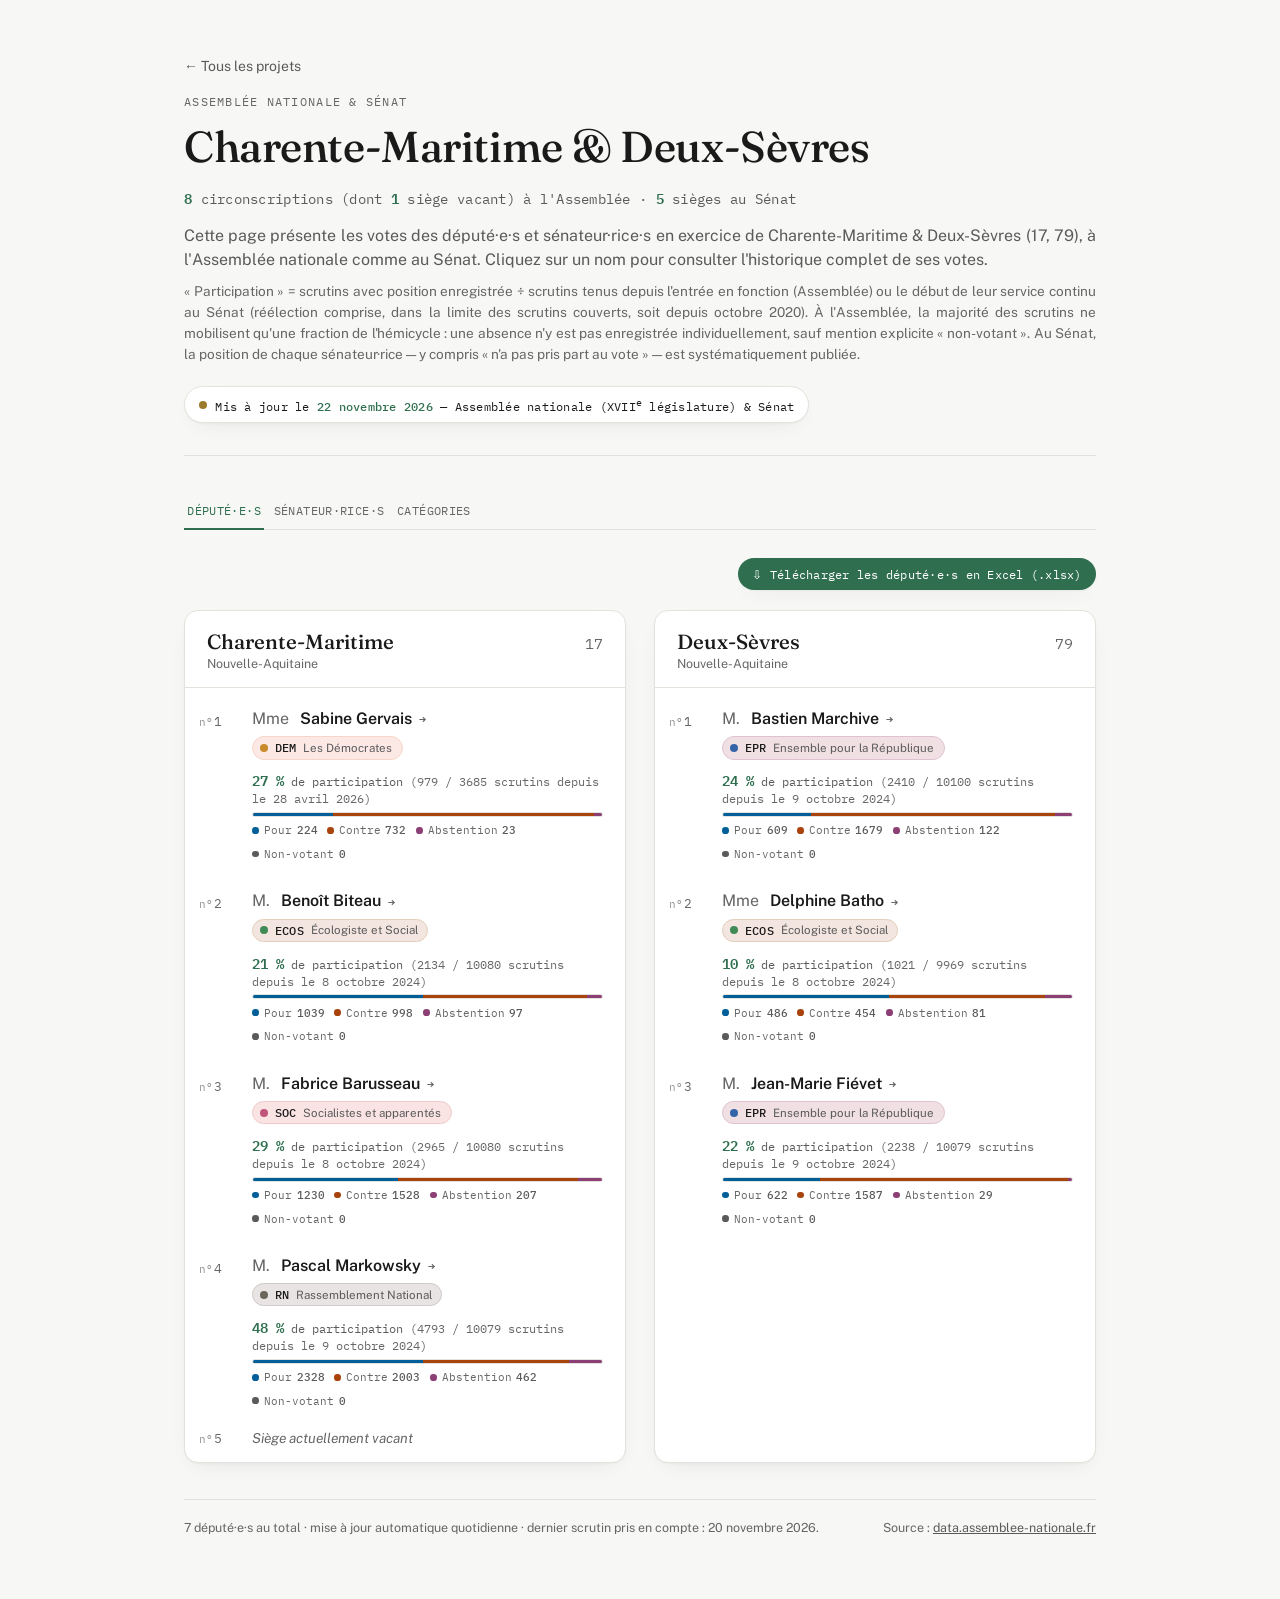
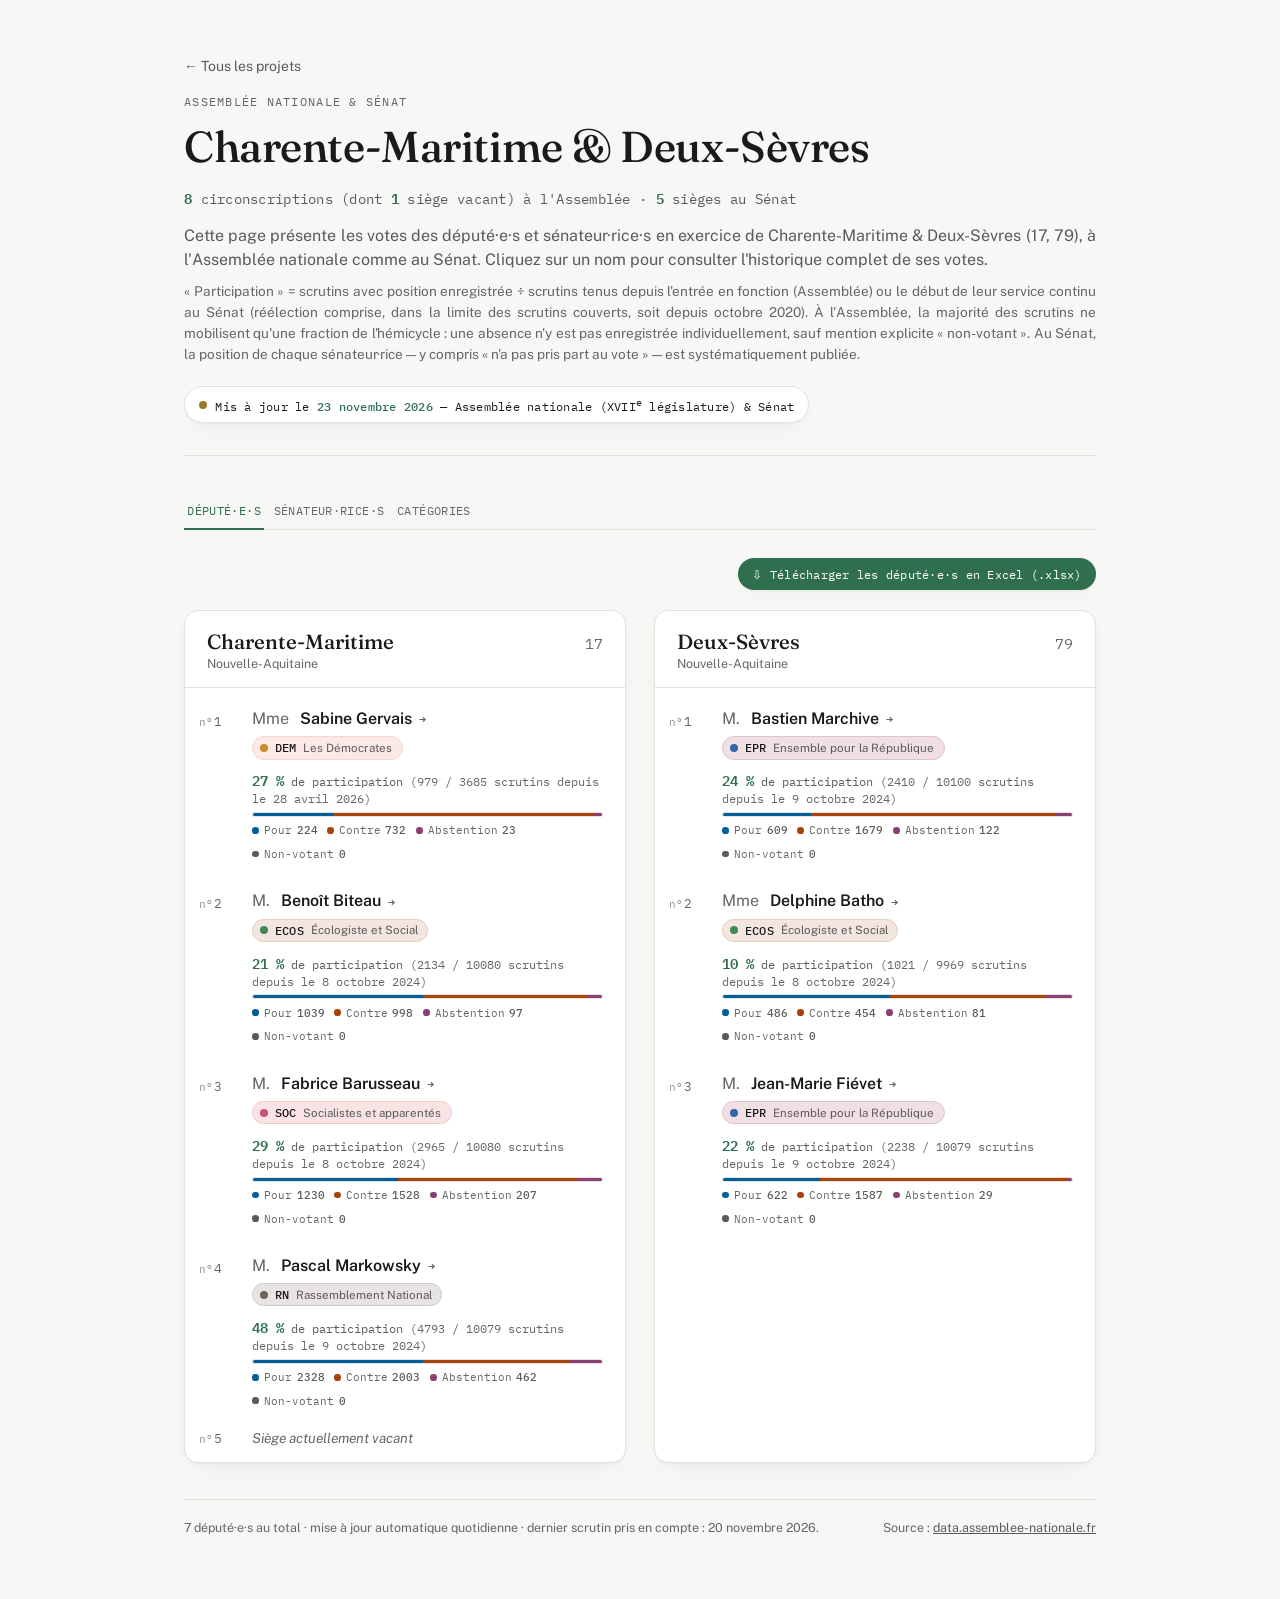
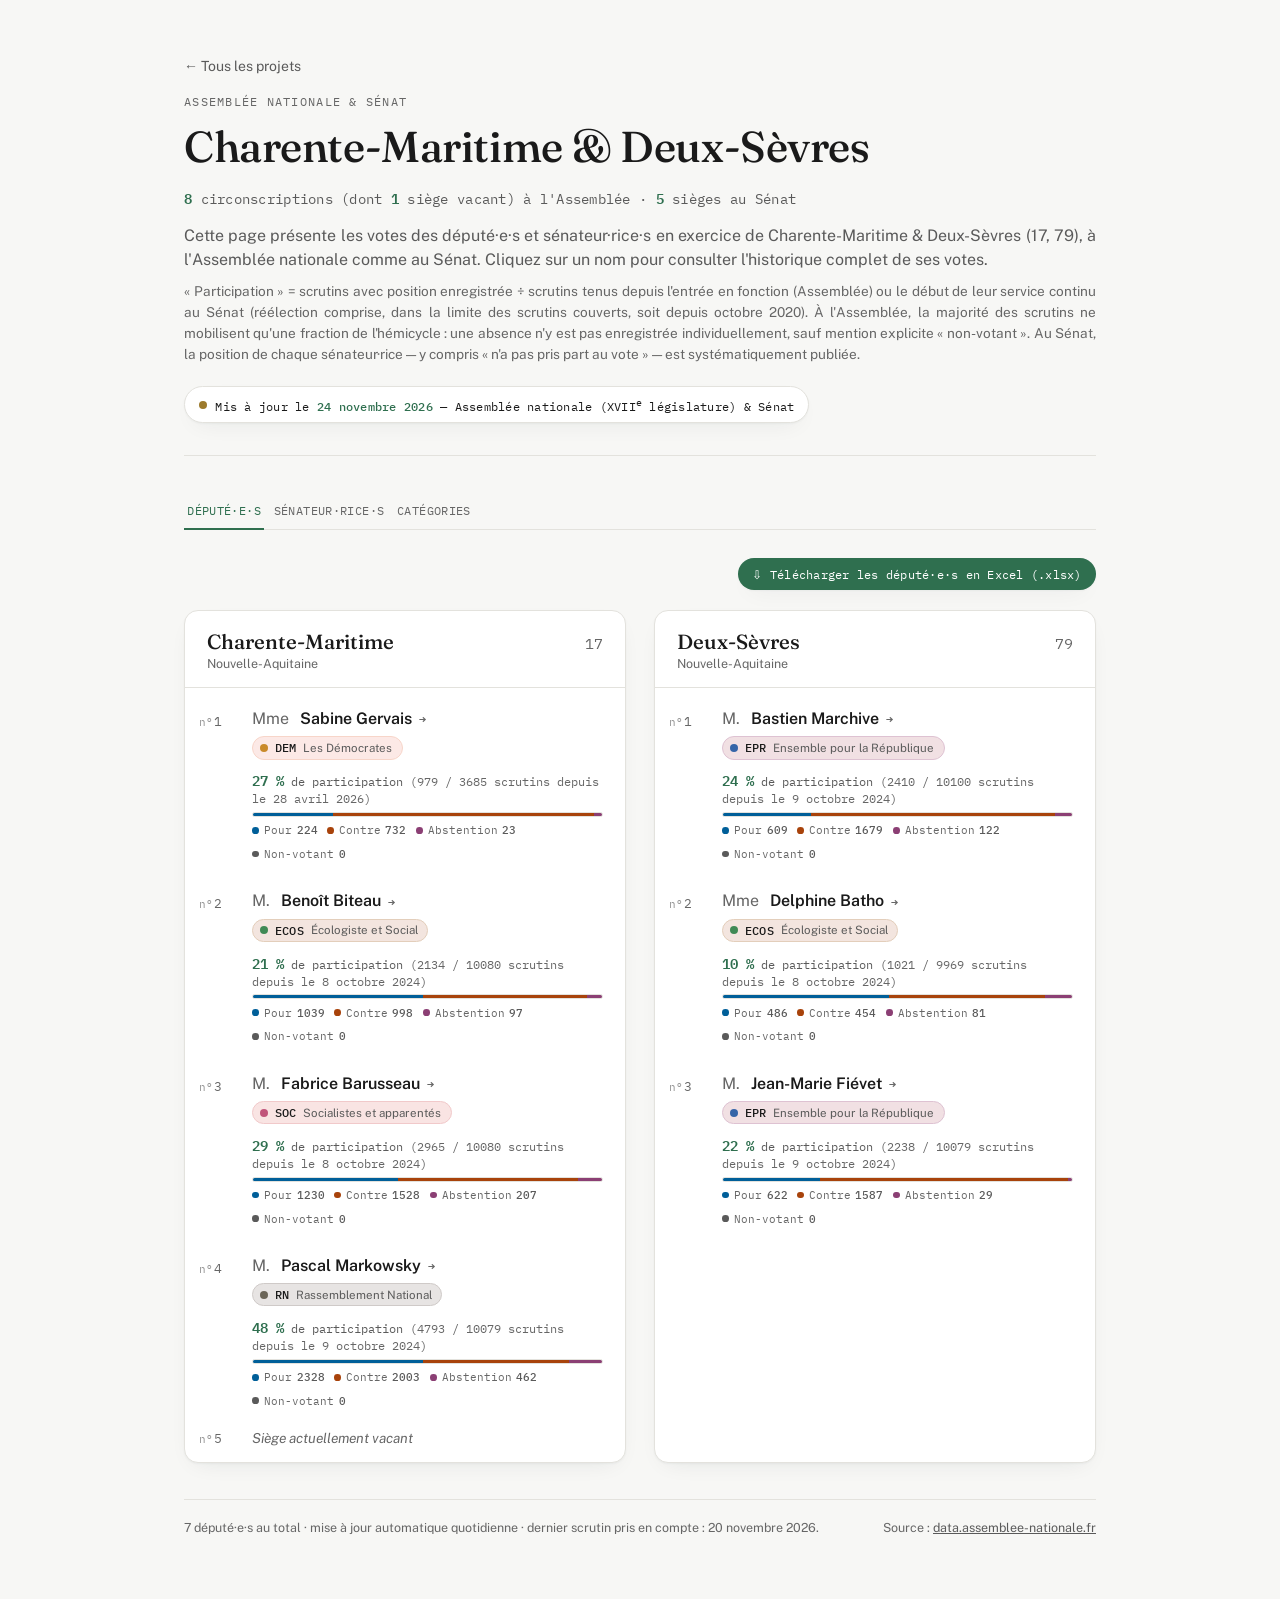
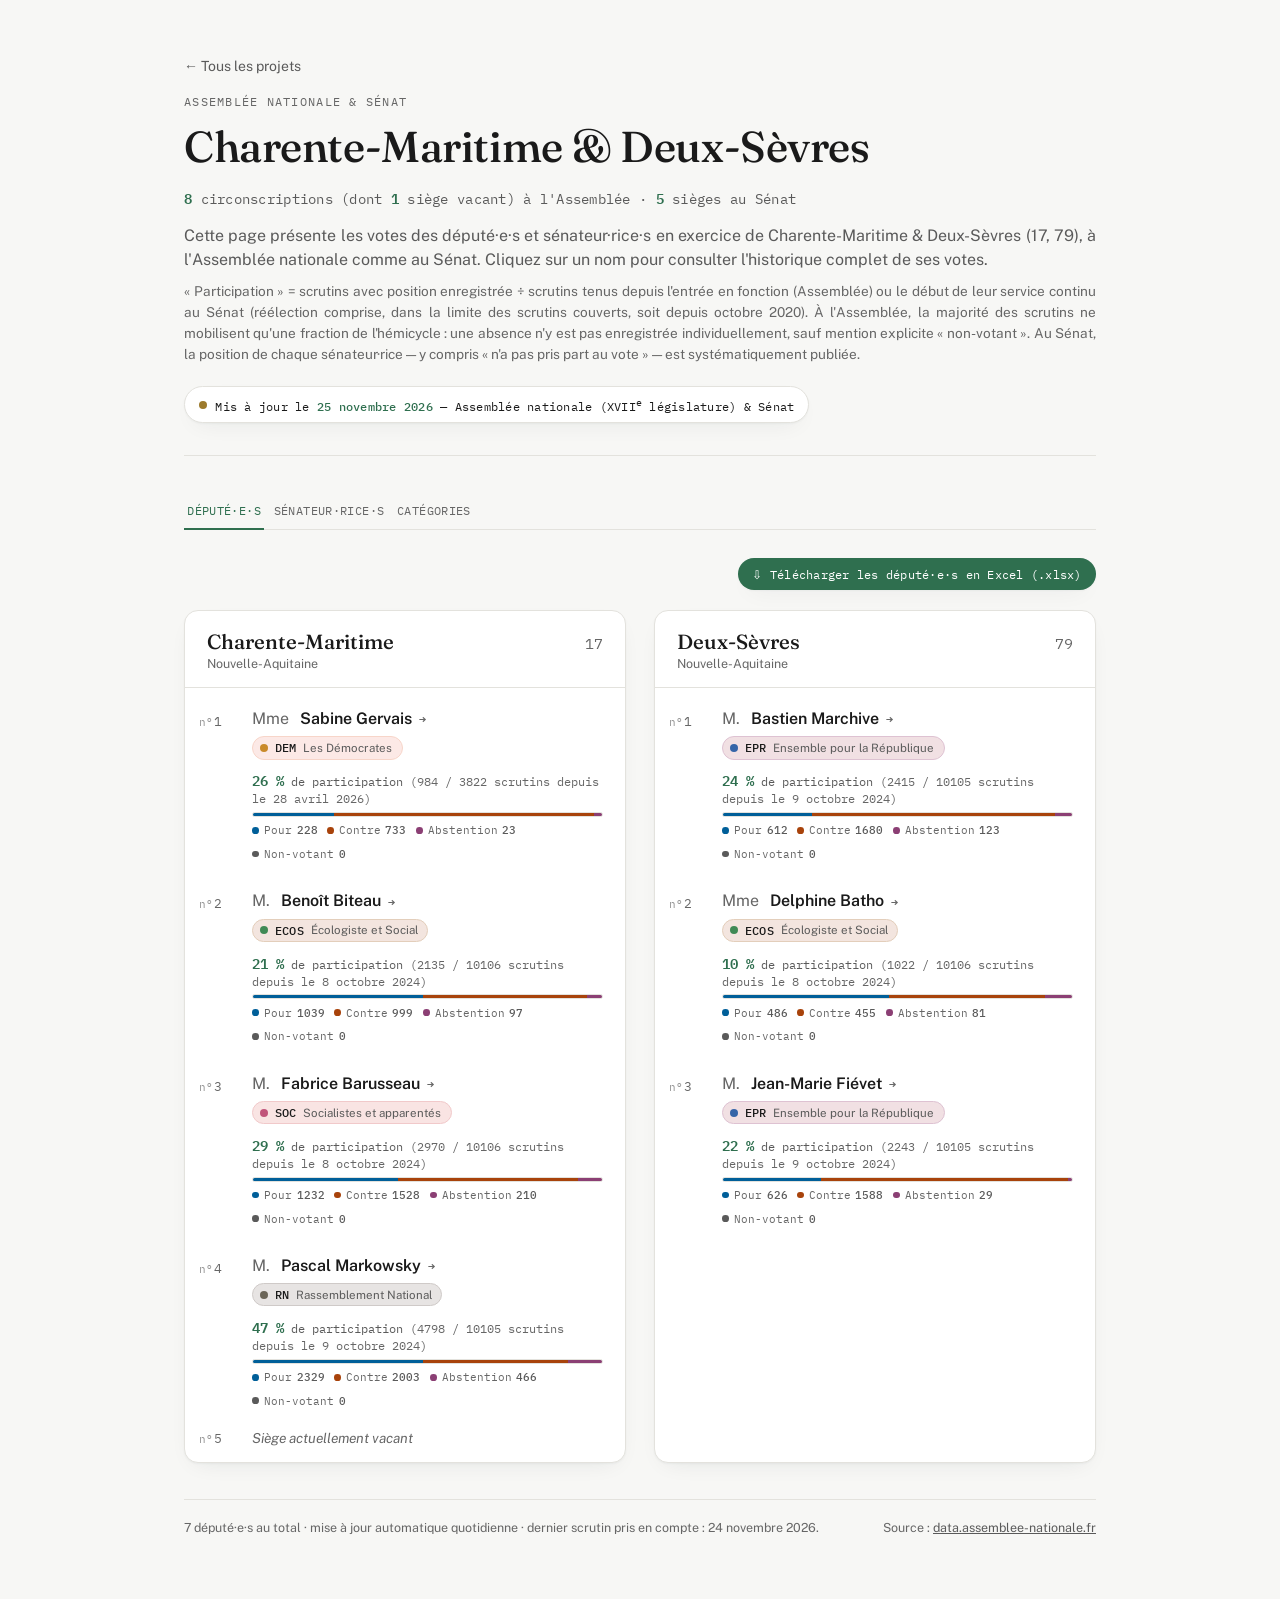
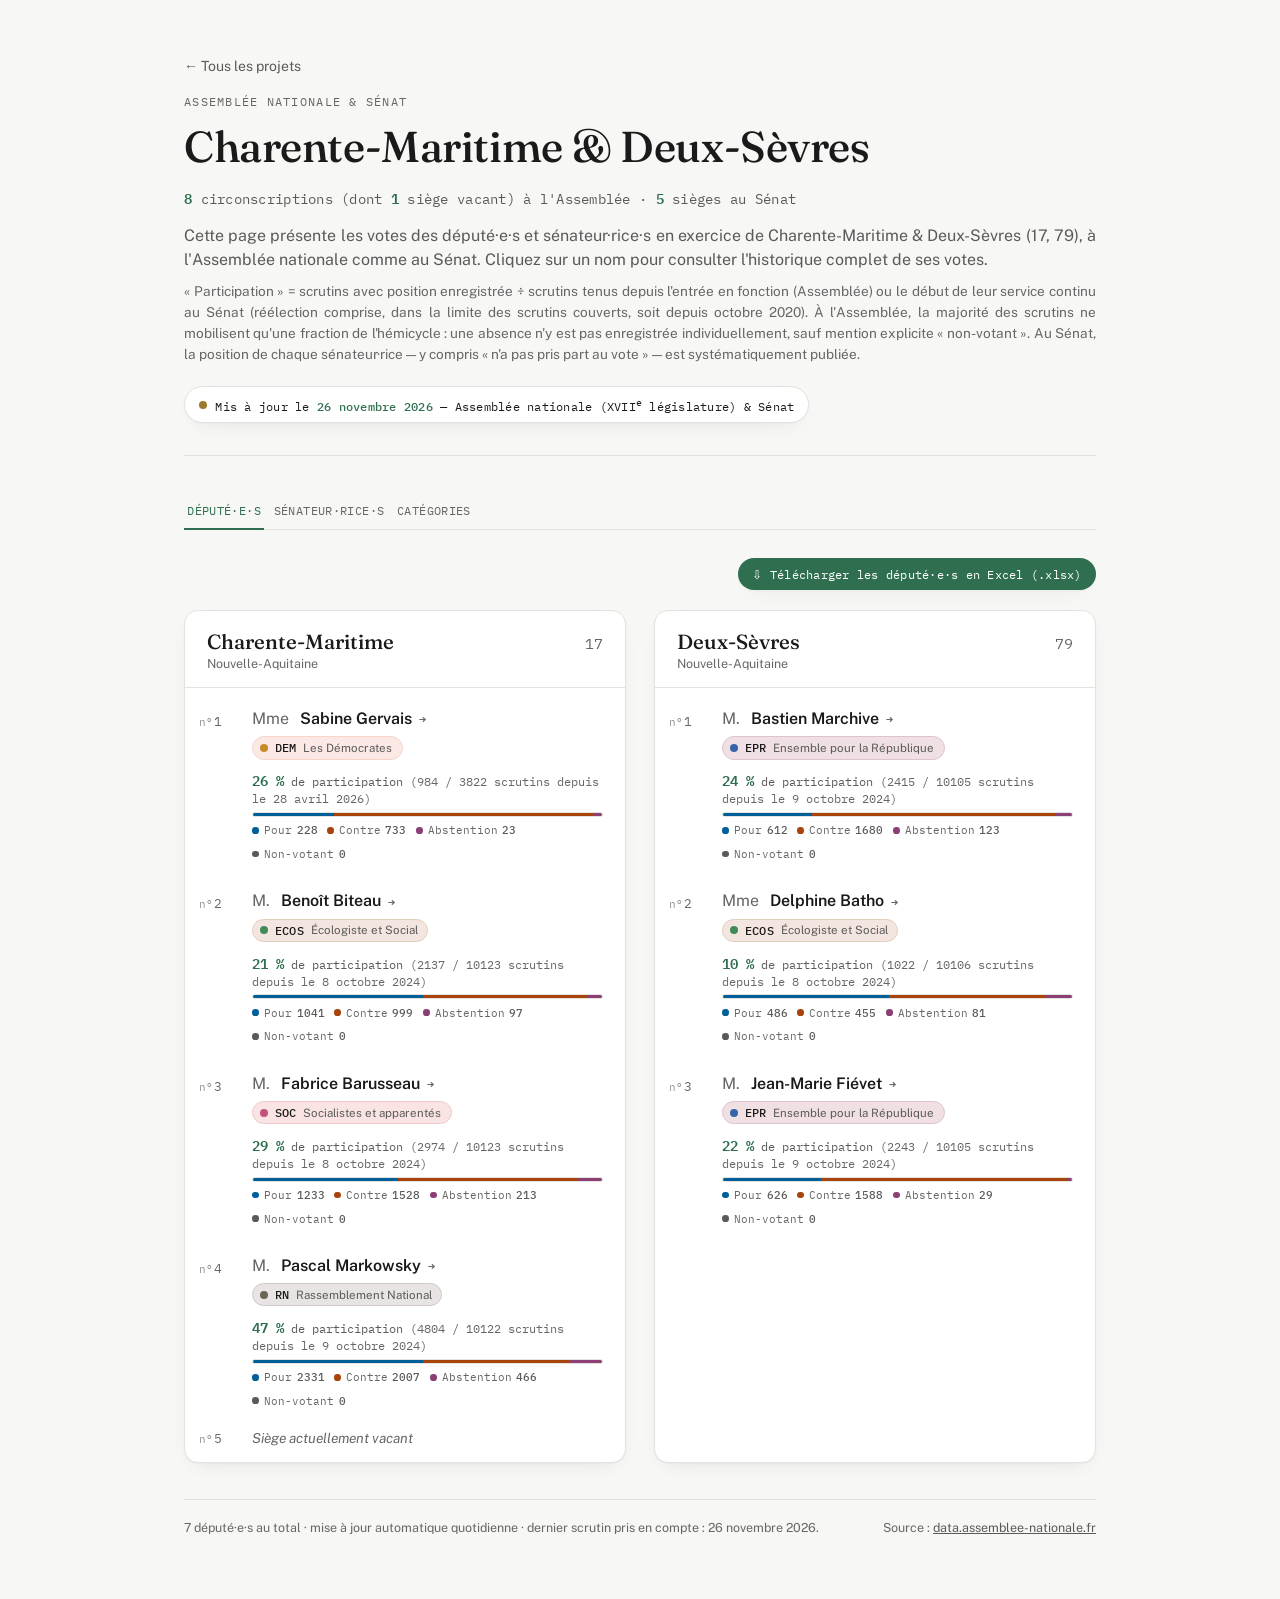
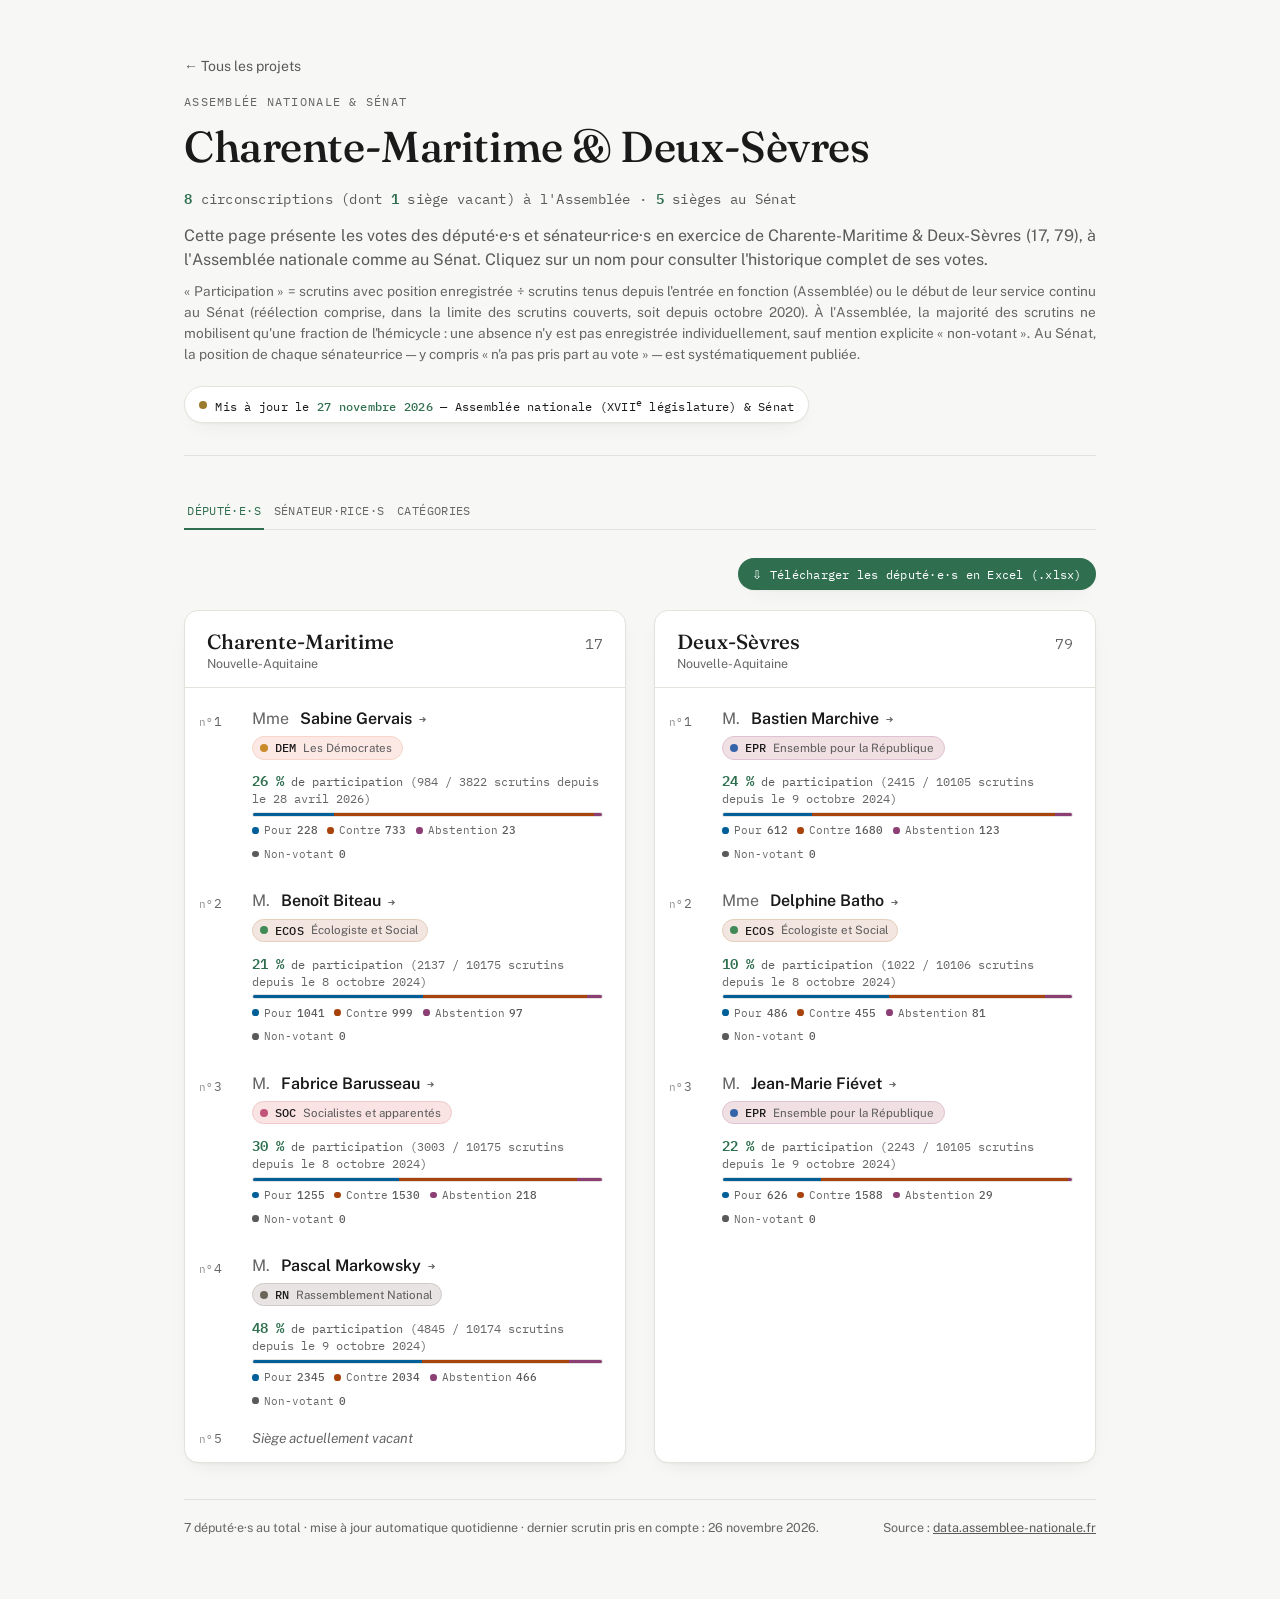
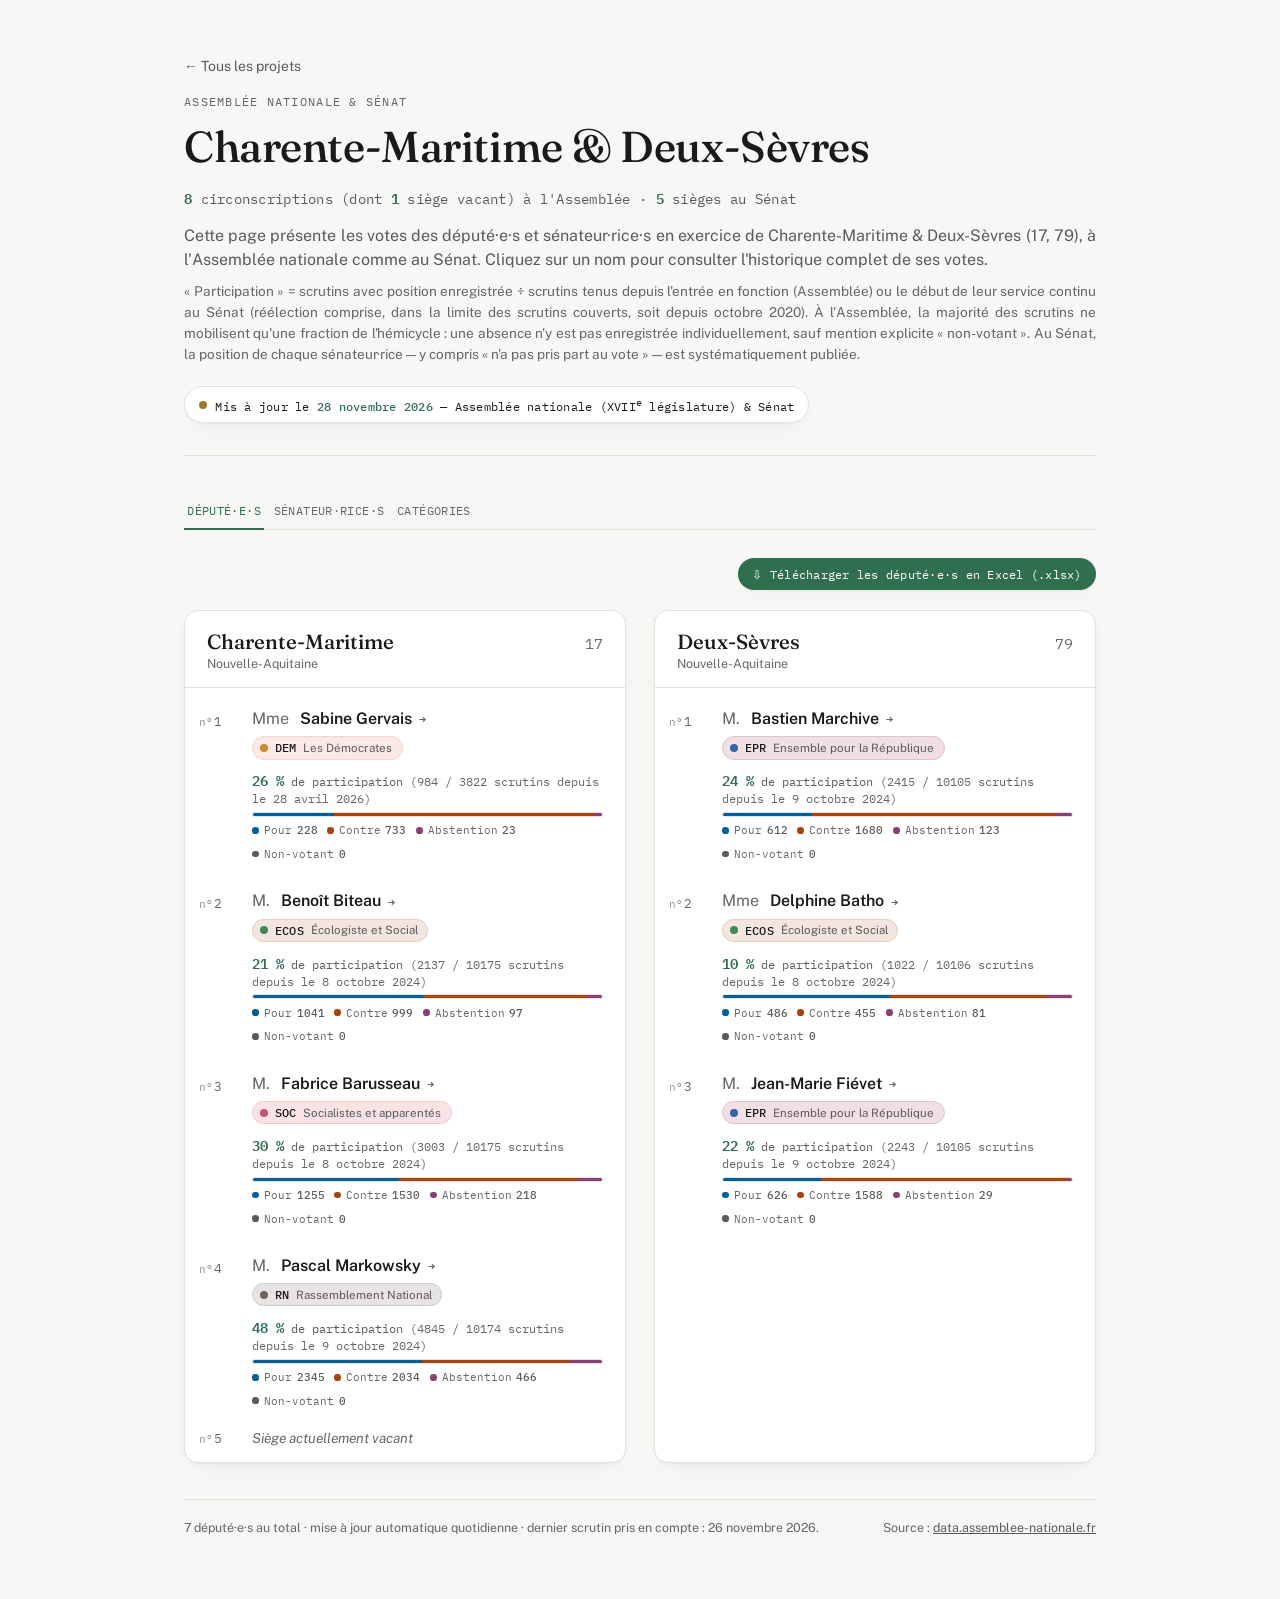
